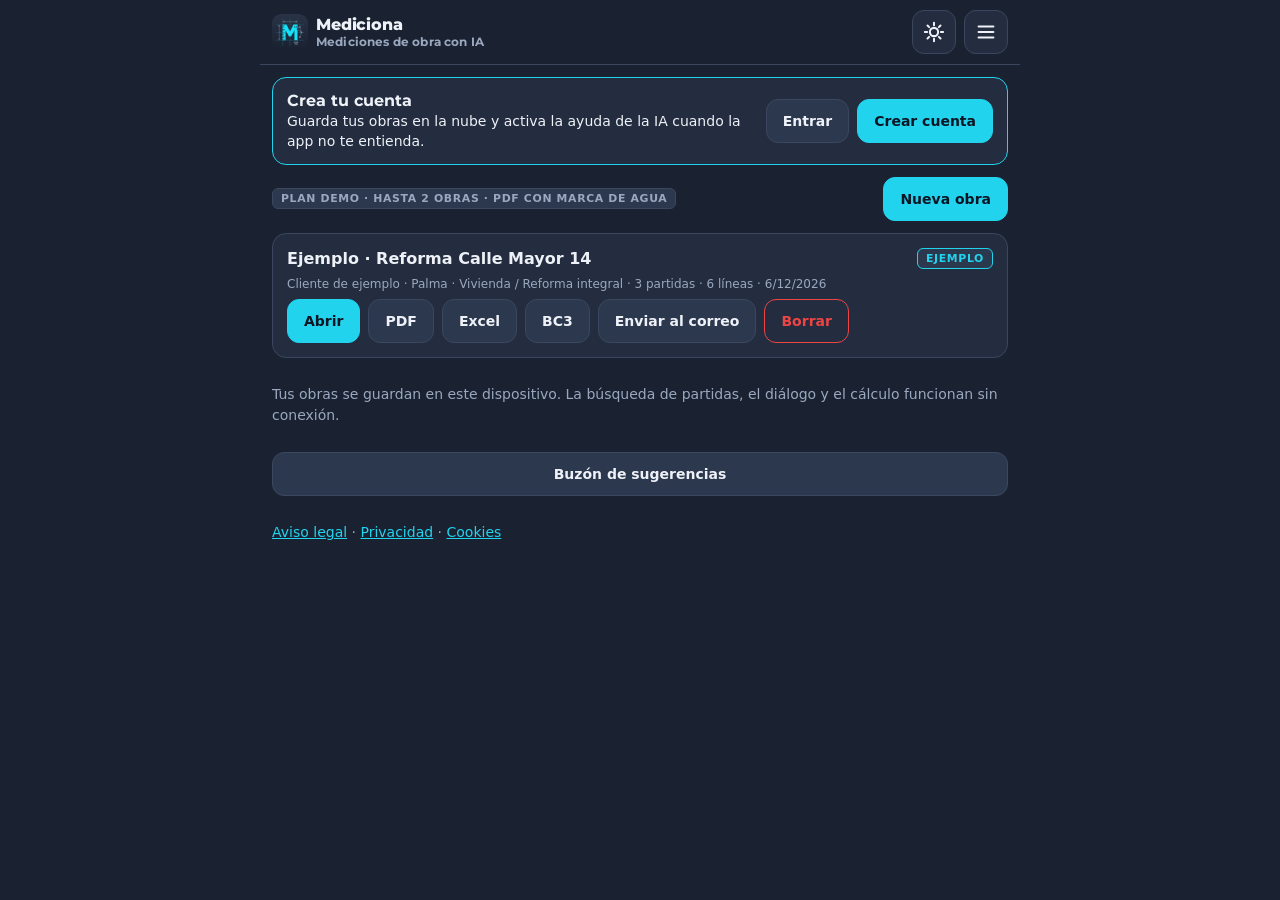
==== index.html @ 6742b6af "Enviar los archivos de la medición al correo del usuario - Botón 'Enviar al correo' en cada obra, en" ====
<!doctype html>
<html lang="es">
<head>
<meta charset="utf-8">
<meta name="viewport" content="width=device-width,initial-scale=1,viewport-fit=cover">
<link rel="manifest" href="manifest.webmanifest">
<link rel="icon" href="icon-192.png" type="image/png">
<link rel="apple-touch-icon" href="apple-touch-icon.png">
<meta name="apple-mobile-web-app-capable" content="yes">
<meta name="mobile-web-app-capable" content="yes">
<meta name="apple-mobile-web-app-title" content="Mediciona">
<meta name="apple-mobile-web-app-status-bar-style" content="black-translucent">
<title>Mediciona</title>
<meta name="claude:viewport-fit-sides" content="cover">
<meta name="theme-color" content="#1A2231">
<meta name="description" content="Mediciona: mediciones de obra con IA">
<style>
@font-face{font-family:'Montserrat';font-style:normal;font-weight:700;font-display:swap;src:url([data-uri]) format('woff2');}
@font-face{font-family:'Montserrat';font-style:normal;font-weight:800;font-display:swap;src:url([data-uri]) format('woff2');}
/* Layout: app de una pantalla — barra superior, monitor de partida en el centro, panel de diálogo anclado al pulgar.
   Modo Obra (oscuro, por defecto) y Modo Luz Solar (blanco/negro de máximo contraste). */
:root {
  /* Identidad Mediciona: Dark Slate · Electric Cyan · Construction Teal · Light Steel Blue */
  --bg: #1A2231;          /* Dark Slate (fondo) */
  --card: #232D3F;        /* Dark Slate (tarjetas) */
  --card-2: #2C384D;
  --line: #3A475E;
  --fg: #EEF1F7;          /* Light Steel Blue */
  --muted: #9AA8BF;
  --accent: #22D3EE;      /* Electric Cyan */
  --accent-fg: #0B1524;
  --teal: #1A746C;        /* Construction Teal */
  --ok: #2DD4BF;          /* teal claro: medida anotada */
  --rec: #EF4444;         /* rojo coral: escucha y deducciones */
  --ded: #F87171;
  --chip: #263449;
  --chip-line: #3B4A63;
  --shadow: 0 8px 24px rgba(0, 0, 0, .35);
  --brand: "Montserrat", system-ui, -apple-system, "Segoe UI", Roboto, Arial, sans-serif;
  --font: system-ui, -apple-system, "Segoe UI", Roboto, "Helvetica Neue", Arial, sans-serif;
  --mono: ui-monospace, "SF Mono", "Cascadia Mono", "Roboto Mono", Menlo, Consolas, monospace;
  --fs-xs: .75rem; --fs-s: .875rem; --fs-m: 1rem; --fs-l: 1.25rem; --fs-xl: 2.6rem;
  color-scheme: dark;
}
:root[data-mode="sol"] {
  --bg: #FFFFFF; --card: #FFFFFF; --card-2: #EEF1F7; --line: #000000; --fg: #000000; --muted: #1F2937;
  --accent: #0E7490; --accent-fg: #FFFFFF; --teal: #1A746C; --ok: #1A746C; --rec: #B91C1C; --ded: #B91C1C;
  --chip: #FFFFFF; --chip-line: #000000; --shadow: none;
  color-scheme: light;
}
* { box-sizing: border-box; }
[hidden] { display: none !important; }
html, body { height: 100%; }
body { margin: 0; background: var(--bg); color: var(--fg); font-family: var(--font); font-size: var(--fs-m); -webkit-tap-highlight-color: transparent; }
button, input, select, textarea { font: inherit; color: inherit; }
button { cursor: pointer; }
:focus-visible { outline: 3px solid var(--accent); outline-offset: 2px; }
.num, table { font-variant-numeric: tabular-nums; }

#app { display: flex; flex-direction: column; height: 100%; max-width: 760px; margin: 0 auto; }

/* Barra superior */
.topbar { display: flex; align-items: center; gap: 8px; padding-block: 10px; padding-left: max(12px, env(safe-area-inset-left, 0px)); padding-right: max(12px, env(safe-area-inset-right, 0px)); border-bottom: 1px solid var(--line); background: var(--bg); }
.brandlogo { width: 36px; height: 36px; flex: none; border-radius: 9px; }
.topbar h1 { font-family: var(--brand); flex: 1; min-width: 0; margin: 0; font-size: var(--fs-m); font-weight: 700; white-space: nowrap; overflow: hidden; text-overflow: ellipsis; letter-spacing: .01em; }
.topbar h1 small { display: block; font-size: var(--fs-xs); color: var(--muted); font-weight: 500; }
.iconbtn { width: 44px; height: 44px; border-radius: 12px; border: 1px solid var(--line); background: var(--card); display: grid; place-items: center; flex: none; }
.iconbtn svg { width: 22px; height: 22px; }
.iconbtn[aria-pressed="true"] { background: var(--accent); color: var(--accent-fg); border-color: var(--accent); }

main#view { flex: 1; min-height: 0; overflow-y: auto; padding-block: 12px; padding-left: max(12px, env(safe-area-inset-left, 0px)); padding-right: max(12px, env(safe-area-inset-right, 0px)); display: flex; flex-direction: column; gap: 12px; }

/* Contexto activo */
.ctx { position: sticky; top: -12px; z-index: 2; background: var(--bg); padding-block: 4px; display: flex; align-items: center; gap: 8px; flex-wrap: wrap; }
.est { display: inline-flex; align-items: center; gap: 8px; padding: 8px 14px; border-radius: 999px; background: var(--accent); color: var(--accent-fg); font-weight: 800; letter-spacing: .06em; text-transform: uppercase; font-size: var(--fs-s); border: 0; }
.est svg { width: 16px; height: 16px; }
.est.none { background: var(--card); color: var(--muted); border: 1px solid var(--line); }
.tag { font-size: var(--fs-xs); color: var(--muted); border: 1px solid var(--line); border-radius: 999px; padding: 4px 10px; letter-spacing: .04em; text-transform: uppercase; }

/* Monitor de partida */
.monitor { background: var(--card); border: 1px solid var(--line); border-radius: 16px; padding: 14px; display: flex; flex-direction: column; gap: 10px; box-shadow: var(--shadow); }
.mon-head { display: flex; gap: 12px; align-items: flex-start; justify-content: space-between; }
.mon-head .left { min-width: 0; flex: 1; }
.code { font-family: var(--mono); font-size: var(--fs-xs); color: var(--muted); letter-spacing: .04em; }
.code b { color: var(--accent); font-weight: 700; }
.resumen { font-size: var(--fs-l); font-weight: 700; line-height: 1.25; margin-top: 4px; text-wrap: balance; }
.total { text-align: right; flex: none; }
.total .big { font-size: var(--fs-xl); font-weight: 800; line-height: 1; letter-spacing: -.02em; color: var(--fg); }
.total .u { font-size: var(--fs-m); color: var(--accent); font-weight: 700; margin-left: 4px; }
.total .lbl { font-size: var(--fs-xs); color: var(--muted); letter-spacing: .08em; text-transform: uppercase; }
.total.flash-ok .big { color: var(--ok); transition: color .1s; }
.total.flash-ded .big { color: var(--ded); }
.empty { color: var(--muted); font-size: var(--fs-s); line-height: 1.5; }
.empty strong { color: var(--fg); }

.tablewrap { overflow-x: auto; margin: 0 -4px; }
table.lines { width: 100%; border-collapse: collapse; font-size: var(--fs-s); }
table.lines th { font-size: .68rem; text-transform: uppercase; letter-spacing: .06em; color: var(--muted); font-weight: 600; text-align: right; padding: 6px 4px; border-bottom: 1px solid var(--line); white-space: nowrap; }
table.lines th:first-child, table.lines td.com { text-align: left; }
table.lines td { padding: 8px 4px; text-align: right; border-bottom: 1px solid var(--line); white-space: nowrap; }
table.lines td.com { white-space: normal; min-width: 120px; }
table.lines td.com .e { display: block; font-size: var(--fs-xs); color: var(--muted); text-transform: uppercase; letter-spacing: .04em; }
table.lines td.blk { color: var(--line); }
table.lines tr.neg td { color: var(--ded); }
table.lines tr.new td { animation: hl 1.2s ease-out; }
@keyframes hl { from { background: color-mix(in srgb, var(--ok) 30%, transparent); } to { background: transparent; } }
table.lines td.p { font-weight: 700; }
.rowbtns { display: flex; gap: 4px; justify-content: flex-end; }
.rowbtns button { width: 34px; height: 34px; border-radius: 8px; border: 1px solid var(--line); background: transparent; display: grid; place-items: center; }
.rowbtns svg { width: 16px; height: 16px; }

/* Panel de diálogo (zona del pulgar) */
#dock { border-top: 1px solid var(--line); background: var(--card); padding-block: 10px calc(10px + env(safe-area-inset-bottom, 0px)); padding-left: max(12px, env(safe-area-inset-left, 0px)); padding-right: max(12px, env(safe-area-inset-right, 0px)); display: flex; flex-direction: column; gap: 10px; }
.talk { display: flex; flex-direction: column; gap: 6px; max-height: 30vh; overflow-y: auto; }
.bub { max-width: 92%; padding: 9px 12px; border-radius: 14px; line-height: 1.35; font-size: var(--fs-s); }
.bub.app { background: var(--card-2); border: 1px solid var(--line); align-self: flex-start; border-bottom-left-radius: 4px; }
.bub.user { background: transparent; border: 1px dashed var(--muted); align-self: flex-end; border-bottom-right-radius: 4px; color: var(--muted); }
.bub.live { border-style: solid; border-color: var(--rec); color: var(--fg); }
.bub.old { opacity: .55; }
.chips { display: flex; flex-wrap: wrap; gap: 8px; }
.chips:empty { display: none; }
.chip { min-height: 48px; padding: 10px 16px; border-radius: 14px; border: 2px solid var(--chip-line); background: var(--chip); font-weight: 700; font-size: var(--fs-s); text-align: left; max-width: 100%; line-height: 1.2; }
.chip.primary { border-color: var(--accent); color: var(--accent); }
.chip.ghost { border-style: dashed; font-weight: 600; color: var(--muted); }
.chips.long .chip { flex: 1 1 100%; }
.controls { display: grid; grid-template-columns: 1fr auto 1fr; align-items: center; gap: 12px; }
.controls .l { justify-self: start; display: flex; gap: 8px; }
.controls .r { justify-self: end; display: flex; gap: 8px; }
.mic { width: 72px; height: 72px; border-radius: 50%; border: 0; background: var(--accent); color: var(--accent-fg); display: grid; place-items: center; position: relative; box-shadow: 0 6px 18px rgba(34, 211, 238, .35); }
.mic svg { width: 32px; height: 32px; }
.mic.listening { background: var(--rec); color: #fff; box-shadow: 0 0 0 0 rgba(239, 68, 68, .6); animation: pulse 1.4s infinite; }
.mic.speaking { background: var(--card-2); color: var(--accent); border: 2px solid var(--accent); }
.mic .wave { position: absolute; bottom: 12px; display: none; gap: 3px; }
.mic.listening .wave { display: flex; }
.mic.listening svg { transform: translateY(-6px); }
.wave i { width: 3px; height: 8px; background: currentColor; border-radius: 2px; animation: wv .9s ease-in-out infinite; }
.wave i:nth-child(2) { animation-delay: .15s; } .wave i:nth-child(3) { animation-delay: .3s; } .wave i:nth-child(4) { animation-delay: .45s; }
@keyframes wv { 0%, 100% { transform: scaleY(.5); } 50% { transform: scaleY(1.6); } }
@keyframes pulse { 0% { box-shadow: 0 0 0 0 rgba(239, 68, 68, .55); } 70% { box-shadow: 0 0 0 18px rgba(239, 68, 68, 0); } 100% { box-shadow: 0 0 0 0 rgba(239, 68, 68, 0); } }
.toggle { display: flex; align-items: center; gap: 8px; font-size: var(--fs-xs); color: var(--muted); font-weight: 600; text-transform: uppercase; letter-spacing: .05em; border: 1px solid var(--line); background: transparent; border-radius: 12px; padding: 8px 10px; min-height: 44px; }
.toggle[aria-pressed="true"] { color: var(--ok); border-color: var(--ok); }
.typebar { display: flex; gap: 8px; }
.typebar input { flex: 1; min-width: 0; min-height: 48px; border-radius: 12px; border: 1px solid var(--line); background: var(--bg); padding: 0 14px; }
.voicewarn { font-size: var(--fs-xs); color: var(--muted); text-align: center; }

/* Listas genéricas */
.sec-title { font-size: var(--fs-xs); text-transform: uppercase; letter-spacing: .1em; color: var(--muted); margin: 8px 0 0; font-weight: 700; }
.card { background: var(--card); border: 1px solid var(--line); border-radius: 14px; padding: 14px; display: flex; flex-direction: column; gap: 8px; }
.card h3 { margin: 0; font-size: var(--fs-m); }
.card .meta { font-size: var(--fs-xs); color: var(--muted); }
.row { display: flex; gap: 8px; flex-wrap: wrap; align-items: center; }
.btn { min-height: 44px; padding: 10px 16px; border-radius: 12px; border: 1px solid var(--line); background: var(--card-2); font-weight: 700; font-size: var(--fs-s); }
.btn.primary { background: var(--accent); color: var(--accent-fg); border-color: var(--accent); }
.btn.danger { color: var(--rec); border-color: var(--rec); background: transparent; }
.btn.small { min-height: 36px; padding: 6px 12px; }
.btn[disabled] { opacity: .45; cursor: not-allowed; }
.badge { display: inline-block; font-size: .68rem; font-weight: 800; letter-spacing: .06em; text-transform: uppercase; padding: 3px 8px; border-radius: 6px; background: var(--card-2); color: var(--muted); border: 1px solid var(--line); }
.badge.pro { color: var(--ok); border-color: var(--ok); }
.badge.ex { color: var(--accent); border-color: var(--accent); }
.plist { display: flex; flex-direction: column; }
.pitem { display: grid; grid-template-columns: auto 1fr auto; gap: 10px; align-items: center; padding: 10px 2px; border-bottom: 1px solid var(--line); text-align: left; background: none; border-left: 0; border-right: 0; border-top: 0; width: 100%; }
.pitem .c { font-family: var(--mono); font-size: var(--fs-xs); color: var(--accent); }
.pitem .r { font-size: var(--fs-s); min-width: 0; }
.pitem .r small { display: block; color: var(--muted); font-size: var(--fs-xs); }
.pitem .t { font-weight: 800; white-space: nowrap; }
.pitem.on { background: color-mix(in srgb, var(--accent) 12%, transparent); }
.chap { font-weight: 800; font-size: var(--fs-s); letter-spacing: .04em; padding: 12px 2px 4px; border-bottom: 2px solid var(--fg); display: flex; gap: 8px; }
.chap span:first-child { color: var(--accent); font-family: var(--mono); }
.field { display: flex; flex-direction: column; gap: 6px; }
.field label { font-size: var(--fs-xs); color: var(--muted); text-transform: uppercase; letter-spacing: .06em; font-weight: 700; }
.field input, .field select, .field textarea { min-height: 48px; border-radius: 12px; border: 1px solid var(--line); background: var(--bg); padding: 10px 12px; width: 100%; }
.grid2 { display: grid; grid-template-columns: repeat(auto-fit, minmax(110px, 1fr)); gap: 10px; }
.searchres { display: flex; flex-direction: column; gap: 0; }
.hint { font-size: var(--fs-s); color: var(--muted); line-height: 1.5; }
.hint code { font-family: var(--mono); color: var(--fg); }

/* Menú lateral, modal y toast */
.sheet-bg { position: fixed; inset: 0; background: rgba(2, 6, 23, .6); z-index: 40; display: flex; align-items: flex-end; justify-content: center; }
.sheet { background: var(--card); border: 1px solid var(--line); border-radius: 18px 18px 0 0; width: 100%; max-width: 760px; max-height: 88%; overflow-y: auto; padding-block: 16px calc(16px + env(safe-area-inset-bottom, 0px)); padding-left: max(16px, env(safe-area-inset-left, 0px)); padding-right: max(16px, env(safe-area-inset-right, 0px)); display: flex; flex-direction: column; gap: 12px; }
.sheet h2 { margin: 0; font-size: var(--fs-l); }
.menu-list { display: flex; flex-direction: column; gap: 6px; }
.menu-list button { display: flex; gap: 12px; align-items: center; min-height: 52px; padding: 0 14px; border-radius: 12px; border: 1px solid var(--line); background: var(--card-2); font-weight: 700; text-align: left; }
.menu-list svg { width: 20px; height: 20px; color: var(--accent); }
#toast { position: fixed; left: 50%; transform: translateX(-50%); bottom: calc(180px + env(safe-area-inset-bottom, 0px)); background: var(--fg); color: var(--bg); padding: 10px 16px; border-radius: 12px; font-weight: 700; font-size: var(--fs-s); z-index: 60; display: flex; gap: 12px; align-items: center; max-width: calc(100% - 32px); }
#toast button { background: none; border: 0; color: var(--accent); font-weight: 800; text-transform: uppercase; }
@media (prefers-reduced-motion: reduce) { *, *::before, *::after { animation: none !important; transition: none !important; } }
@media (max-width: 420px) { :root { --fs-xl: 2.1rem; --fs-l: 1.1rem; } .toggle span.t { display: none; } }

.startbar { display: flex; flex-direction: column; gap: 8px; align-items: stretch; text-align: center; }
.startbar p { margin: 0; font-size: var(--fs-xs); color: var(--muted); line-height: 1.4; }
.btn.big { min-height: 64px; font-size: var(--fs-l); display: flex; gap: 10px; align-items: center; justify-content: center; border-radius: 16px; }
.mic.tap { animation: tap 1.2s ease-in-out infinite; }
@keyframes tap { 0%, 100% { transform: scale(1); } 50% { transform: scale(1.08); } }
.vstate { font-size: var(--fs-xs); color: var(--muted); text-align: center; font-weight: 600; letter-spacing: .03em; min-height: 1em; }
.voicewarn { color: var(--accent); font-weight: 600; line-height: 1.4; }

table.lines td.pend, .pend { color: var(--accent); font-weight: 700; font-style: italic; }

.iconbtn.stop { color: var(--rec); border-color: var(--rec); }
button.resumen.linklike { background: none; border: 0; padding: 0; text-align: left; color: var(--fg); font-family: inherit; font-size: var(--fs-l); font-weight: 700; line-height: 1.25; cursor: pointer; }
.edit-hint { font-size: var(--fs-xs); font-weight: 700; color: var(--accent); text-transform: uppercase; letter-spacing: .06em; border: 1px solid var(--accent); border-radius: 6px; padding: 1px 6px; vertical-align: middle; white-space: nowrap; }

/* Instalación como app */
.installcard { display: flex; gap: 12px; align-items: center; background: var(--card); border: 1px solid var(--accent); border-radius: 14px; padding: 12px 14px; }
.installcard img { width: 44px; height: 44px; border-radius: 10px; flex: none; }
.installcard .tx { flex: 1; min-width: 0; font-size: var(--fs-s); line-height: 1.4; }
.installcard .tx b { display: block; font-family: var(--brand); font-size: var(--fs-m); }
.ios-guide { position: fixed; left: 0; right: 0; bottom: 0; z-index: 70; background: var(--card); border-top: 2px solid var(--accent); padding-block: 16px calc(18px + env(safe-area-inset-bottom, 0px)); padding-left: max(16px, env(safe-area-inset-left, 0px)); padding-right: max(16px, env(safe-area-inset-right, 0px)); display: flex; flex-direction: column; gap: 10px; box-shadow: 0 -10px 30px rgba(0,0,0,.4); }
.ios-guide ol { margin: 0; padding-left: 20px; display: flex; flex-direction: column; gap: 6px; line-height: 1.45; }
.ios-guide .share { display: inline-grid; place-items: center; width: 26px; height: 26px; border: 1px solid var(--accent); border-radius: 6px; vertical-align: middle; color: var(--accent); }
.ios-guide .arrow { align-self: center; color: var(--accent); animation: bob 1.2s ease-in-out infinite; }
@keyframes bob { 0%,100% { transform: translateY(0); } 50% { transform: translateY(6px); } }
.brandtitle { font-family: var(--brand); font-weight: 800; letter-spacing: -.01em; }
.legal-links a { color: var(--muted); }
.field textarea { min-height: 110px; border-radius: 12px; border: 1px solid var(--line); background: var(--bg); padding: 10px 12px; width: 100%; resize: vertical; font: inherit; color: inherit; }

/* Cuenta, sincronización y administración */
.installcard.acct { flex-wrap: wrap; }
.syncline { display: flex; align-items: center; gap: 8px; flex-wrap: wrap; font-size: var(--fs-s); color: var(--muted); }
.syncline .dot { width: 9px; height: 9px; border-radius: 50%; background: var(--ok); flex: none; }
.syncline .dot.off { background: var(--accent); }
.linkbtn { background: none; border: 0; padding: 0; color: var(--accent); font: inherit; font-weight: 700; text-decoration: underline; cursor: pointer; }
.kpis { display: grid; grid-template-columns: repeat(auto-fit, minmax(130px, 1fr)); gap: 10px; }
.kpi { background: var(--card); border: 1px solid var(--line); border-radius: 12px; padding: 12px; display: flex; flex-direction: column; gap: 2px; }
.kpi b { font-size: 1.6rem; font-family: var(--brand); font-variant-numeric: tabular-nums; }
.kpi span { font-size: var(--fs-xs); color: var(--muted); text-transform: uppercase; letter-spacing: .05em; }
table.admin td { white-space: normal; font-size: var(--fs-xs); }
details summary { cursor: pointer; }
.mailnote { background: var(--card-2); border: 1px solid var(--line); border-radius: 10px; padding: 10px 12px; margin: 0; }
.mailnote { border-color: var(--accent); font-size: var(--fs-s); line-height: 1.45; }
ol.steps { margin: 0; padding-left: 20px; display: flex; flex-direction: column; gap: 8px; line-height: 1.45; }
.checkline { display: grid; grid-template-columns: auto 1fr; gap: 10px; align-items: start; font-size: var(--fs-s); color: var(--muted); line-height: 1.45; }
.checkline input { width: 22px; height: 22px; margin: 0; accent-color: var(--accent); }
.sheet a, .hint a { color: var(--accent); }
</style>
</head>
<body>
<div id="app">
  <header class="topbar">
    <button class="iconbtn" id="btnBack" aria-label="Volver a obras" hidden><svg viewBox="0 0 24 24" fill="none" stroke="currentColor" stroke-width="2.4" stroke-linecap="round" stroke-linejoin="round"><path d="M15 18l-6-6 6-6"/></svg></button>
    <img class="brandlogo" src="icon-192.png" alt="" id="brandlogo">
    <h1 id="title">Mediciona</h1>
    <button class="iconbtn" id="btnSol" aria-label="Modo luz solar" aria-pressed="false"><svg viewBox="0 0 24 24" fill="none" stroke="currentColor" stroke-width="2.2" stroke-linecap="round"><circle cx="12" cy="12" r="4.5"/><path d="M12 2v2.5M12 19.5V22M2 12h2.5M19.5 12H22M4.9 4.9l1.8 1.8M17.3 17.3l1.8 1.8M4.9 19.1l1.8-1.8M17.3 6.7l1.8-1.8"/></svg></button>
    <button class="iconbtn" id="btnMenu" aria-label="Menú"><svg viewBox="0 0 24 24" fill="none" stroke="currentColor" stroke-width="2.4" stroke-linecap="round"><path d="M4 6h16M4 12h16M4 18h16"/></svg></button>
  </header>
  <main id="view" aria-live="polite"></main>
  <section id="dock" hidden>
    <div class="startbar" id="startbar"><button class="btn primary big" id="btnStart"><svg viewBox="0 0 24 24" width="26" height="26" fill="none" stroke="currentColor" stroke-width="2.2" stroke-linecap="round"><rect x="9" y="3" width="6" height="11" rx="3"/><path d="M5.5 11a6.5 6.5 0 0013 0M12 17.5V21"/></svg><span id="btnStartTxt">Empezar medición guiada</span></button><p>La app te irá preguntando en voz alta y escuchando tus respuestas. Al tocar, el navegador te pedirá permiso para el micrófono.</p></div>
    <div class="talk" id="talk"></div>
    <div class="chips" id="chips"></div>
    <form class="typebar" id="typebar" hidden>
      <input id="typein" type="text" autocomplete="off" placeholder="Escribe lo que dirías: «picado de azulejos», «3,40 por 2,50»…" aria-label="Escribir orden">
      <button class="btn primary" type="submit">Enviar</button>
    </form>
    <div class="controls">
      <div class="l"><button class="iconbtn stop" data-a="stop" aria-label="Parar"><svg viewBox="0 0 24 24" fill="currentColor"><rect x="6" y="6" width="12" height="12" rx="2"/></svg></button><button class="iconbtn" id="btnKeyboard" aria-label="Escribir en lugar de hablar" aria-pressed="false"><svg viewBox="0 0 24 24" fill="none" stroke="currentColor" stroke-width="2" stroke-linecap="round"><rect x="2.5" y="6" width="19" height="12" rx="2"/><path d="M6 10h.01M9.5 10h.01M13 10h.01M16.5 10h.01M7 14h10"/></svg></button></div>
      <button class="mic" id="btnMic" aria-label="Hablar"><svg viewBox="0 0 24 24" fill="none" stroke="currentColor" stroke-width="2.2" stroke-linecap="round"><rect x="9" y="3" width="6" height="11" rx="3"/><path d="M5.5 11a6.5 6.5 0 0013 0M12 17.5V21"/></svg><span class="wave"><i></i><i></i><i></i><i></i></span></button>
      <div class="r"><button class="toggle" id="btnHands" aria-pressed="true"><svg width="18" height="18" viewBox="0 0 24 24" fill="none" stroke="currentColor" stroke-width="2" stroke-linecap="round"><path d="M3 12a9 9 0 0118 0M7 12a5 5 0 0110 0"/><circle cx="12" cy="12" r="1.5"/></svg><span class="t">Manos libres</span></button></div>
    </div>
    <div class="vstate" id="vstate" aria-live="polite"></div>
    <div class="voicewarn" id="voicewarn" hidden></div>
  </section>
</div>
<div id="sheet" hidden></div>
<div id="toast" hidden></div>
<script>/** @license
 *
 * jsPDF - PDF Document creation from JavaScript
 * Version 2.5.2 Built on 2024-09-17T13:29:57.856Z
 *                      CommitID 00000000
 *
 * Copyright (c) 2010-2021 James Hall <james@parall.ax>, https://github.com/MrRio/jsPDF
 *               2015-2021 yWorks GmbH, http://www.yworks.com
 *               2015-2021 Lukas Holländer <lukas.hollaender@yworks.com>, https://github.com/HackbrettXXX
 *               2016-2018 Aras Abbasi <aras.abbasi@gmail.com>
 *               2010 Aaron Spike, https://github.com/acspike
 *               2012 Willow Systems Corporation, https://github.com/willowsystems
 *               2012 Pablo Hess, https://github.com/pablohess
 *               2012 Florian Jenett, https://github.com/fjenett
 *               2013 Warren Weckesser, https://github.com/warrenweckesser
 *               2013 Youssef Beddad, https://github.com/lifof
 *               2013 Lee Driscoll, https://github.com/lsdriscoll
 *               2013 Stefan Slonevskiy, https://github.com/stefslon
 *               2013 Jeremy Morel, https://github.com/jmorel
 *               2013 Christoph Hartmann, https://github.com/chris-rock
 *               2014 Juan Pablo Gaviria, https://github.com/juanpgaviria
 *               2014 James Makes, https://github.com/dollaruw
 *               2014 Diego Casorran, https://github.com/diegocr
 *               2014 Steven Spungin, https://github.com/Flamenco
 *               2014 Kenneth Glassey, https://github.com/Gavvers
 *
 * Permission is hereby granted, free of charge, to any person obtaining
 * a copy of this software and associated documentation files (the
 * "Software"), to deal in the Software without restriction, including
 * without limitation the rights to use, copy, modify, merge, publish,
 * distribute, sublicense, and/or sell copies of the Software, and to
 * permit persons to whom the Software is furnished to do so, subject to
 * the following conditions:
 *
 * The above copyright notice and this permission notice shall be
 * included in all copies or substantial portions of the Software.
 *
 * THE SOFTWARE IS PROVIDED "AS IS", WITHOUT WARRANTY OF ANY KIND,
 * EXPRESS OR IMPLIED, INCLUDING BUT NOT LIMITED TO THE WARRANTIES OF
 * MERCHANTABILITY, FITNESS FOR A PARTICULAR PURPOSE AND
 * NONINFRINGEMENT. IN NO EVENT SHALL THE AUTHORS OR COPYRIGHT HOLDERS BE
 * LIABLE FOR ANY CLAIM, DAMAGES OR OTHER LIABILITY, WHETHER IN AN ACTION
 * OF CONTRACT, TORT OR OTHERWISE, ARISING FROM, OUT OF OR IN CONNECTION
 * WITH THE SOFTWARE OR THE USE OR OTHER DEALINGS IN THE SOFTWARE.
 *
 * Contributor(s):
 *    siefkenj, ahwolf, rickygu, Midnith, saintclair, eaparango,
 *    kim3er, mfo, alnorth, Flamenco
 */

!function(t,e){"object"==typeof exports&&"undefined"!=typeof module?e(exports):"function"==typeof define&&define.amd?define(["exports"],e):e((t=t||self).jspdf={})}(this,(function(t){"use strict";function e(t){return(e="function"==typeof Symbol&&"symbol"==typeof Symbol.iterator?function(t){return typeof t}:function(t){return t&&"function"==typeof Symbol&&t.constructor===Symbol&&t!==Symbol.prototype?"symbol":typeof t})(t)}var r=function(){return"undefined"!=typeof window?window:"undefined"!=typeof global?global:"undefined"!=typeof self?self:this}();function n(){r.console&&"function"==typeof r.console.log&&r.console.log.apply(r.console,arguments)}var i={log:n,warn:function(t){r.console&&("function"==typeof r.console.warn?r.console.warn.apply(r.console,arguments):n.call(null,arguments))},error:function(t){r.console&&("function"==typeof r.console.error?r.console.error.apply(r.console,arguments):n(t))}};function a(t,e,r){var n=new XMLHttpRequest;n.open("GET",t),n.responseType="blob",n.onload=function(){l(n.response,e,r)},n.onerror=function(){i.error("could not download file")},n.send()}function o(t){var e=new XMLHttpRequest;e.open("HEAD",t,!1);try{e.send()}catch(t){}return e.status>=200&&e.status<=299}function s(t){try{t.dispatchEvent(new MouseEvent("click"))}catch(r){var e=document.createEvent("MouseEvents");e.initMouseEvent("click",!0,!0,window,0,0,0,80,20,!1,!1,!1,!1,0,null),t.dispatchEvent(e)}}var c,u,l=r.saveAs||("object"!==("undefined"==typeof window?"undefined":e(window))||window!==r?function(){}:"undefined"!=typeof HTMLAnchorElement&&"download"in HTMLAnchorElement.prototype?function(t,e,n){var i=r.URL||r.webkitURL,c=document.createElement("a");e=e||t.name||"download",c.download=e,c.rel="noopener","string"==typeof t?(c.href=t,c.origin!==location.origin?o(c.href)?a(t,e,n):s(c,c.target="_blank"):s(c)):(c.href=i.createObjectURL(t),setTimeout((function(){i.revokeObjectURL(c.href)}),4e4),setTimeout((function(){s(c)}),0))}:"msSaveOrOpenBlob"in navigator?function(t,r,n){if(r=r||t.name||"download","string"==typeof t)if(o(t))a(t,r,n);else{var c=document.createElement("a");c.href=t,c.target="_blank",setTimeout((function(){s(c)}))}else navigator.msSaveOrOpenBlob(function(t,r){return void 0===r?r={autoBom:!1}:"object"!==e(r)&&(i.warn("Deprecated: Expected third argument to be a object"),r={autoBom:!r}),r.autoBom&&/^\s*(?:text\/\S*|application\/xml|\S*\/\S*\+xml)\s*;.*charset\s*=\s*utf-8/i.test(t.type)?new Blob([String.fromCharCode(65279),t],{type:t.type}):t}(t,n),r)}:function(t,n,i,o){if((o=o||open("","_blank"))&&(o.document.title=o.document.body.innerText="downloading..."),"string"==typeof t)return a(t,n,i);var s="application/octet-stream"===t.type,c=/constructor/i.test(r.HTMLElement)||r.safari,u=/CriOS\/[\d]+/.test(navigator.userAgent);if((u||s&&c)&&"object"===("undefined"==typeof FileReader?"undefined":e(FileReader))){var l=new FileReader;l.onloadend=function(){var t=l.result;t=u?t:t.replace(/^data:[^;]*;/,"data:attachment/file;"),o?o.location.href=t:location=t,o=null},l.readAsDataURL(t)}else{var h=r.URL||r.webkitURL,f=h.createObjectURL(t);o?o.location=f:location.href=f,o=null,setTimeout((function(){h.revokeObjectURL(f)}),4e4)}});
/**
   * A class to parse color values
   * @author Stoyan Stefanov <sstoo@gmail.com>
   * {@link   http://www.phpied.com/rgb-color-parser-in-javascript/}
   * @license Use it if you like it
   */function h(t){var e;t=t||"",this.ok=!1,"#"==t.charAt(0)&&(t=t.substr(1,6));t={aliceblue:"f0f8ff",antiquewhite:"faebd7",aqua:"00ffff",aquamarine:"7fffd4",azure:"f0ffff",beige:"f5f5dc",bisque:"ffe4c4",black:"000000",blanchedalmond:"ffebcd",blue:"0000ff",blueviolet:"8a2be2",brown:"a52a2a",burlywood:"deb887",cadetblue:"5f9ea0",chartreuse:"7fff00",chocolate:"d2691e",coral:"ff7f50",cornflowerblue:"6495ed",cornsilk:"fff8dc",crimson:"dc143c",cyan:"00ffff",darkblue:"00008b",darkcyan:"008b8b",darkgoldenrod:"b8860b",darkgray:"a9a9a9",darkgreen:"006400",darkkhaki:"bdb76b",darkmagenta:"8b008b",darkolivegreen:"556b2f",darkorange:"ff8c00",darkorchid:"9932cc",darkred:"8b0000",darksalmon:"e9967a",darkseagreen:"8fbc8f",darkslateblue:"483d8b",darkslategray:"2f4f4f",darkturquoise:"00ced1",darkviolet:"9400d3",deeppink:"ff1493",deepskyblue:"00bfff",dimgray:"696969",dodgerblue:"1e90ff",feldspar:"d19275",firebrick:"b22222",floralwhite:"fffaf0",forestgreen:"228b22",fuchsia:"ff00ff",gainsboro:"dcdcdc",ghostwhite:"f8f8ff",gold:"ffd700",goldenrod:"daa520",gray:"808080",green:"008000",greenyellow:"adff2f",honeydew:"f0fff0",hotpink:"ff69b4",indianred:"cd5c5c",indigo:"4b0082",ivory:"fffff0",khaki:"f0e68c",lavender:"e6e6fa",lavenderblush:"fff0f5",lawngreen:"7cfc00",lemonchiffon:"fffacd",lightblue:"add8e6",lightcoral:"f08080",lightcyan:"e0ffff",lightgoldenrodyellow:"fafad2",lightgrey:"d3d3d3",lightgreen:"90ee90",lightpink:"ffb6c1",lightsalmon:"ffa07a",lightseagreen:"20b2aa",lightskyblue:"87cefa",lightslateblue:"8470ff",lightslategray:"778899",lightsteelblue:"b0c4de",lightyellow:"ffffe0",lime:"00ff00",limegreen:"32cd32",linen:"faf0e6",magenta:"ff00ff",maroon:"800000",mediumaquamarine:"66cdaa",mediumblue:"0000cd",mediumorchid:"ba55d3",mediumpurple:"9370d8",mediumseagreen:"3cb371",mediumslateblue:"7b68ee",mediumspringgreen:"00fa9a",mediumturquoise:"48d1cc",mediumvioletred:"c71585",midnightblue:"191970",mintcream:"f5fffa",mistyrose:"ffe4e1",moccasin:"ffe4b5",navajowhite:"ffdead",navy:"000080",oldlace:"fdf5e6",olive:"808000",olivedrab:"6b8e23",orange:"ffa500",orangered:"ff4500",orchid:"da70d6",palegoldenrod:"eee8aa",palegreen:"98fb98",paleturquoise:"afeeee",palevioletred:"d87093",papayawhip:"ffefd5",peachpuff:"ffdab9",peru:"cd853f",pink:"ffc0cb",plum:"dda0dd",powderblue:"b0e0e6",purple:"800080",red:"ff0000",rosybrown:"bc8f8f",royalblue:"4169e1",saddlebrown:"8b4513",salmon:"fa8072",sandybrown:"f4a460",seagreen:"2e8b57",seashell:"fff5ee",sienna:"a0522d",silver:"c0c0c0",skyblue:"87ceeb",slateblue:"6a5acd",slategray:"708090",snow:"fffafa",springgreen:"00ff7f",steelblue:"4682b4",tan:"d2b48c",teal:"008080",thistle:"d8bfd8",tomato:"ff6347",turquoise:"40e0d0",violet:"ee82ee",violetred:"d02090",wheat:"f5deb3",white:"ffffff",whitesmoke:"f5f5f5",yellow:"ffff00",yellowgreen:"9acd32"}[t=(t=t.replace(/ /g,"")).toLowerCase()]||t;for(var r=[{re:/^rgb\((\d{1,3}),\s*(\d{1,3}),\s*(\d{1,3})\)$/,example:["rgb(123, 234, 45)","rgb(255,234,245)"],process:function(t){return[parseInt(t[1]),parseInt(t[2]),parseInt(t[3])]}},{re:/^(\w{2})(\w{2})(\w{2})$/,example:["#00ff00","336699"],process:function(t){return[parseInt(t[1],16),parseInt(t[2],16),parseInt(t[3],16)]}},{re:/^(\w{1})(\w{1})(\w{1})$/,example:["#fb0","f0f"],process:function(t){return[parseInt(t[1]+t[1],16),parseInt(t[2]+t[2],16),parseInt(t[3]+t[3],16)]}}],n=0;n<r.length;n++){var i=r[n].re,a=r[n].process,o=i.exec(t);o&&(e=a(o),this.r=e[0],this.g=e[1],this.b=e[2],this.ok=!0)}this.r=this.r<0||isNaN(this.r)?0:this.r>255?255:this.r,this.g=this.g<0||isNaN(this.g)?0:this.g>255?255:this.g,this.b=this.b<0||isNaN(this.b)?0:this.b>255?255:this.b,this.toRGB=function(){return"rgb("+this.r+", "+this.g+", "+this.b+")"},this.toHex=function(){var t=this.r.toString(16),e=this.g.toString(16),r=this.b.toString(16);return 1==t.length&&(t="0"+t),1==e.length&&(e="0"+e),1==r.length&&(r="0"+r),"#"+t+e+r}}
/**
   * @license
   * Joseph Myers does not specify a particular license for his work.
   *
   * Author: Joseph Myers
   * Accessed from: http://www.myersdaily.org/joseph/javascript/md5.js
   *
   * Modified by: Owen Leong
   */
function f(t,e){var r=t[0],n=t[1],i=t[2],a=t[3];r=p(r,n,i,a,e[0],7,-680876936),a=p(a,r,n,i,e[1],12,-389564586),i=p(i,a,r,n,e[2],17,606105819),n=p(n,i,a,r,e[3],22,-1044525330),r=p(r,n,i,a,e[4],7,-176418897),a=p(a,r,n,i,e[5],12,1200080426),i=p(i,a,r,n,e[6],17,-1473231341),n=p(n,i,a,r,e[7],22,-45705983),r=p(r,n,i,a,e[8],7,1770035416),a=p(a,r,n,i,e[9],12,-1958414417),i=p(i,a,r,n,e[10],17,-42063),n=p(n,i,a,r,e[11],22,-1990404162),r=p(r,n,i,a,e[12],7,1804603682),a=p(a,r,n,i,e[13],12,-40341101),i=p(i,a,r,n,e[14],17,-1502002290),r=g(r,n=p(n,i,a,r,e[15],22,1236535329),i,a,e[1],5,-165796510),a=g(a,r,n,i,e[6],9,-1069501632),i=g(i,a,r,n,e[11],14,643717713),n=g(n,i,a,r,e[0],20,-373897302),r=g(r,n,i,a,e[5],5,-701558691),a=g(a,r,n,i,e[10],9,38016083),i=g(i,a,r,n,e[15],14,-660478335),n=g(n,i,a,r,e[4],20,-405537848),r=g(r,n,i,a,e[9],5,568446438),a=g(a,r,n,i,e[14],9,-1019803690),i=g(i,a,r,n,e[3],14,-187363961),n=g(n,i,a,r,e[8],20,1163531501),r=g(r,n,i,a,e[13],5,-1444681467),a=g(a,r,n,i,e[2],9,-51403784),i=g(i,a,r,n,e[7],14,1735328473),r=m(r,n=g(n,i,a,r,e[12],20,-1926607734),i,a,e[5],4,-378558),a=m(a,r,n,i,e[8],11,-2022574463),i=m(i,a,r,n,e[11],16,1839030562),n=m(n,i,a,r,e[14],23,-35309556),r=m(r,n,i,a,e[1],4,-1530992060),a=m(a,r,n,i,e[4],11,1272893353),i=m(i,a,r,n,e[7],16,-155497632),n=m(n,i,a,r,e[10],23,-1094730640),r=m(r,n,i,a,e[13],4,681279174),a=m(a,r,n,i,e[0],11,-358537222),i=m(i,a,r,n,e[3],16,-722521979),n=m(n,i,a,r,e[6],23,76029189),r=m(r,n,i,a,e[9],4,-640364487),a=m(a,r,n,i,e[12],11,-421815835),i=m(i,a,r,n,e[15],16,530742520),r=v(r,n=m(n,i,a,r,e[2],23,-995338651),i,a,e[0],6,-198630844),a=v(a,r,n,i,e[7],10,1126891415),i=v(i,a,r,n,e[14],15,-1416354905),n=v(n,i,a,r,e[5],21,-57434055),r=v(r,n,i,a,e[12],6,1700485571),a=v(a,r,n,i,e[3],10,-1894986606),i=v(i,a,r,n,e[10],15,-1051523),n=v(n,i,a,r,e[1],21,-2054922799),r=v(r,n,i,a,e[8],6,1873313359),a=v(a,r,n,i,e[15],10,-30611744),i=v(i,a,r,n,e[6],15,-1560198380),n=v(n,i,a,r,e[13],21,1309151649),r=v(r,n,i,a,e[4],6,-145523070),a=v(a,r,n,i,e[11],10,-1120210379),i=v(i,a,r,n,e[2],15,718787259),n=v(n,i,a,r,e[9],21,-343485551),t[0]=S(r,t[0]),t[1]=S(n,t[1]),t[2]=S(i,t[2]),t[3]=S(a,t[3])}function d(t,e,r,n,i,a){return e=S(S(e,t),S(n,a)),S(e<<i|e>>>32-i,r)}function p(t,e,r,n,i,a,o){return d(e&r|~e&n,t,e,i,a,o)}function g(t,e,r,n,i,a,o){return d(e&n|r&~n,t,e,i,a,o)}function m(t,e,r,n,i,a,o){return d(e^r^n,t,e,i,a,o)}function v(t,e,r,n,i,a,o){return d(r^(e|~n),t,e,i,a,o)}function b(t){var e,r=t.length,n=[1732584193,-271733879,-1732584194,271733878];for(e=64;e<=t.length;e+=64)f(n,y(t.substring(e-64,e)));t=t.substring(e-64);var i=[0,0,0,0,0,0,0,0,0,0,0,0,0,0,0,0];for(e=0;e<t.length;e++)i[e>>2]|=t.charCodeAt(e)<<(e%4<<3);if(i[e>>2]|=128<<(e%4<<3),e>55)for(f(n,i),e=0;e<16;e++)i[e]=0;return i[14]=8*r,f(n,i),n}function y(t){var e,r=[];for(e=0;e<64;e+=4)r[e>>2]=t.charCodeAt(e)+(t.charCodeAt(e+1)<<8)+(t.charCodeAt(e+2)<<16)+(t.charCodeAt(e+3)<<24);return r}c=r.atob.bind(r),u=r.btoa.bind(r);var w="0123456789abcdef".split("");function N(t){for(var e="",r=0;r<4;r++)e+=w[t>>8*r+4&15]+w[t>>8*r&15];return e}function L(t){return String.fromCharCode((255&t)>>0,(65280&t)>>8,(16711680&t)>>16,(4278190080&t)>>24)}function A(t){return function(t){return t.map(L).join("")}(b(t))}var x="5d41402abc4b2a76b9719d911017c592"!=function(t){for(var e=0;e<t.length;e++)t[e]=N(t[e]);return t.join("")}(b("hello"));function S(t,e){if(x){var r=(65535&t)+(65535&e);return(t>>16)+(e>>16)+(r>>16)<<16|65535&r}return t+e&4294967295}
/**
   * @license
   * FPDF is released under a permissive license: there is no usage restriction.
   * You may embed it freely in your application (commercial or not), with or
   * without modifications.
   *
   * Reference: http://www.fpdf.org/en/script/script37.php
   */function _(t,e){var r,n,i,a;if(t!==r){for(var o=(i=t,a=1+(256/t.length>>0),new Array(a+1).join(i)),s=[],c=0;c<256;c++)s[c]=c;var u=0;for(c=0;c<256;c++){var l=s[c];u=(u+l+o.charCodeAt(c))%256,s[c]=s[u],s[u]=l}r=t,n=s}else s=n;var h=e.length,f=0,d=0,p="";for(c=0;c<h;c++)d=(d+(l=s[f=(f+1)%256]))%256,s[f]=s[d],s[d]=l,o=s[(s[f]+s[d])%256],p+=String.fromCharCode(e.charCodeAt(c)^o);return p}
/**
   * @license
   * Licensed under the MIT License.
   * http://opensource.org/licenses/mit-license
   * Author: Owen Leong (@owenl131)
   * Date: 15 Oct 2020
   * References:
   * https://www.cs.cmu.edu/~dst/Adobe/Gallery/anon21jul01-pdf-encryption.txt
   * https://github.com/foliojs/pdfkit/blob/master/lib/security.js
   * http://www.fpdf.org/en/script/script37.php
   */var P={print:4,modify:8,copy:16,"annot-forms":32};function k(t,e,r,n){this.v=1,this.r=2;var i=192;t.forEach((function(t){if(void 0!==P.perm)throw new Error("Invalid permission: "+t);i+=P[t]})),this.padding="(¿N^NuAd\0NVÿú\b..\0¶Ðh>/\f©þdSiz";var a=(e+this.padding).substr(0,32),o=(r+this.padding).substr(0,32);this.O=this.processOwnerPassword(a,o),this.P=-(1+(255^i)),this.encryptionKey=A(a+this.O+this.lsbFirstWord(this.P)+this.hexToBytes(n)).substr(0,5),this.U=_(this.encryptionKey,this.padding)}function F(t){if(/[^\u0000-\u00ff]/.test(t))throw new Error("Invalid PDF Name Object: "+t+", Only accept ASCII characters.");for(var e="",r=t.length,n=0;n<r;n++){var i=t.charCodeAt(n);if(i<33||35===i||37===i||40===i||41===i||47===i||60===i||62===i||91===i||93===i||123===i||125===i||i>126)e+="#"+("0"+i.toString(16)).slice(-2);else e+=t[n]}return e}function I(t){if("object"!==e(t))throw new Error("Invalid Context passed to initialize PubSub (jsPDF-module)");var n={};this.subscribe=function(t,e,r){if(r=r||!1,"string"!=typeof t||"function"!=typeof e||"boolean"!=typeof r)throw new Error("Invalid arguments passed to PubSub.subscribe (jsPDF-module)");n.hasOwnProperty(t)||(n[t]={});var i=Math.random().toString(35);return n[t][i]=[e,!!r],i},this.unsubscribe=function(t){for(var e in n)if(n[e][t])return delete n[e][t],0===Object.keys(n[e]).length&&delete n[e],!0;return!1},this.publish=function(e){if(n.hasOwnProperty(e)){var a=Array.prototype.slice.call(arguments,1),o=[];for(var s in n[e]){var c=n[e][s];try{c[0].apply(t,a)}catch(t){r.console&&i.error("jsPDF PubSub Error",t.message,t)}c[1]&&o.push(s)}o.length&&o.forEach(this.unsubscribe)}},this.getTopics=function(){return n}}function C(t){if(!(this instanceof C))return new C(t);var e="opacity,stroke-opacity".split(",");for(var r in t)t.hasOwnProperty(r)&&e.indexOf(r)>=0&&(this[r]=t[r]);this.id="",this.objectNumber=-1}function j(t,e){this.gState=t,this.matrix=e,this.id="",this.objectNumber=-1}function O(t,e,r,n,i){if(!(this instanceof O))return new O(t,e,r,n,i);this.type="axial"===t?2:3,this.coords=e,this.colors=r,j.call(this,n,i)}function B(t,e,r,n,i){if(!(this instanceof B))return new B(t,e,r,n,i);this.boundingBox=t,this.xStep=e,this.yStep=r,this.stream="",this.cloneIndex=0,j.call(this,n,i)}function M(t){var n,a="string"==typeof arguments[0]?arguments[0]:"p",o=arguments[1],s=arguments[2],c=arguments[3],f=[],d=1,p=16,g="S",m=null;"object"===e(t=t||{})&&(a=t.orientation,o=t.unit||o,s=t.format||s,c=t.compress||t.compressPdf||c,null!==(m=t.encryption||null)&&(m.userPassword=m.userPassword||"",m.ownerPassword=m.ownerPassword||"",m.userPermissions=m.userPermissions||[]),d="number"==typeof t.userUnit?Math.abs(t.userUnit):1,void 0!==t.precision&&(n=t.precision),void 0!==t.floatPrecision&&(p=t.floatPrecision),g=t.defaultPathOperation||"S"),f=t.filters||(!0===c?["FlateEncode"]:f),o=o||"mm",a=(""+(a||"P")).toLowerCase();var v=t.putOnlyUsedFonts||!1,b={},y={internal:{},__private__:{}};y.__private__.PubSub=I;var w="1.3",N=y.__private__.getPdfVersion=function(){return w};y.__private__.setPdfVersion=function(t){w=t};var L={a0:[2383.94,3370.39],a1:[1683.78,2383.94],a2:[1190.55,1683.78],a3:[841.89,1190.55],a4:[595.28,841.89],a5:[419.53,595.28],a6:[297.64,419.53],a7:[209.76,297.64],a8:[147.4,209.76],a9:[104.88,147.4],a10:[73.7,104.88],b0:[2834.65,4008.19],b1:[2004.09,2834.65],b2:[1417.32,2004.09],b3:[1000.63,1417.32],b4:[708.66,1000.63],b5:[498.9,708.66],b6:[354.33,498.9],b7:[249.45,354.33],b8:[175.75,249.45],b9:[124.72,175.75],b10:[87.87,124.72],c0:[2599.37,3676.54],c1:[1836.85,2599.37],c2:[1298.27,1836.85],c3:[918.43,1298.27],c4:[649.13,918.43],c5:[459.21,649.13],c6:[323.15,459.21],c7:[229.61,323.15],c8:[161.57,229.61],c9:[113.39,161.57],c10:[79.37,113.39],dl:[311.81,623.62],letter:[612,792],"government-letter":[576,756],legal:[612,1008],"junior-legal":[576,360],ledger:[1224,792],tabloid:[792,1224],"credit-card":[153,243]};y.__private__.getPageFormats=function(){return L};var A=y.__private__.getPageFormat=function(t){return L[t]};s=s||"a4";var x={COMPAT:"compat",ADVANCED:"advanced"},S=x.COMPAT;function _(){this.saveGraphicsState(),ht(new Vt(_t,0,0,-_t,0,Rr()*_t).toString()+" cm"),this.setFontSize(this.getFontSize()/_t),g="n",S=x.ADVANCED}function P(){this.restoreGraphicsState(),g="S",S=x.COMPAT}var j=y.__private__.combineFontStyleAndFontWeight=function(t,e){if("bold"==t&&"normal"==e||"bold"==t&&400==e||"normal"==t&&"italic"==e||"bold"==t&&"italic"==e)throw new Error("Invalid Combination of fontweight and fontstyle");return e&&(t=400==e||"normal"===e?"italic"===t?"italic":"normal":700!=e&&"bold"!==e||"normal"!==t?(700==e?"bold":e)+""+t:"bold"),t};y.advancedAPI=function(t){var e=S===x.COMPAT;return e&&_.call(this),"function"!=typeof t||(t(this),e&&P.call(this)),this},y.compatAPI=function(t){var e=S===x.ADVANCED;return e&&P.call(this),"function"!=typeof t||(t(this),e&&_.call(this)),this},y.isAdvancedAPI=function(){return S===x.ADVANCED};var E,q=function(t){if(S!==x.ADVANCED)throw new Error(t+" is only available in 'advanced' API mode. You need to call advancedAPI() first.")},D=y.roundToPrecision=y.__private__.roundToPrecision=function(t,e){var r=n||e;if(isNaN(t)||isNaN(r))throw new Error("Invalid argument passed to jsPDF.roundToPrecision");return t.toFixed(r).replace(/0+$/,"")};E=y.hpf=y.__private__.hpf="number"==typeof p?function(t){if(isNaN(t))throw new Error("Invalid argument passed to jsPDF.hpf");return D(t,p)}:"smart"===p?function(t){if(isNaN(t))throw new Error("Invalid argument passed to jsPDF.hpf");return D(t,t>-1&&t<1?16:5)}:function(t){if(isNaN(t))throw new Error("Invalid argument passed to jsPDF.hpf");return D(t,16)};var R=y.f2=y.__private__.f2=function(t){if(isNaN(t))throw new Error("Invalid argument passed to jsPDF.f2");return D(t,2)},T=y.__private__.f3=function(t){if(isNaN(t))throw new Error("Invalid argument passed to jsPDF.f3");return D(t,3)},U=y.scale=y.__private__.scale=function(t){if(isNaN(t))throw new Error("Invalid argument passed to jsPDF.scale");return S===x.COMPAT?t*_t:S===x.ADVANCED?t:void 0},z=function(t){return S===x.COMPAT?Rr()-t:S===x.ADVANCED?t:void 0},H=function(t){return U(z(t))};y.__private__.setPrecision=y.setPrecision=function(t){"number"==typeof parseInt(t,10)&&(n=parseInt(t,10))};var W,V="00000000000000000000000000000000",G=y.__private__.getFileId=function(){return V},Y=y.__private__.setFileId=function(t){return V=void 0!==t&&/^[a-fA-F0-9]{32}$/.test(t)?t.toUpperCase():V.split("").map((function(){return"ABCDEF0123456789".charAt(Math.floor(16*Math.random()))})).join(""),null!==m&&(Ye=new k(m.userPermissions,m.userPassword,m.ownerPassword,V)),V};y.setFileId=function(t){return Y(t),this},y.getFileId=function(){return G()};var J=y.__private__.convertDateToPDFDate=function(t){var e=t.getTimezoneOffset(),r=e<0?"+":"-",n=Math.floor(Math.abs(e/60)),i=Math.abs(e%60),a=[r,Q(n),"'",Q(i),"'"].join("");return["D:",t.getFullYear(),Q(t.getMonth()+1),Q(t.getDate()),Q(t.getHours()),Q(t.getMinutes()),Q(t.getSeconds()),a].join("")},X=y.__private__.convertPDFDateToDate=function(t){var e=parseInt(t.substr(2,4),10),r=parseInt(t.substr(6,2),10)-1,n=parseInt(t.substr(8,2),10),i=parseInt(t.substr(10,2),10),a=parseInt(t.substr(12,2),10),o=parseInt(t.substr(14,2),10);return new Date(e,r,n,i,a,o,0)},K=y.__private__.setCreationDate=function(t){var e;if(void 0===t&&(t=new Date),t instanceof Date)e=J(t);else{if(!/^D:(20[0-2][0-9]|203[0-7]|19[7-9][0-9])(0[0-9]|1[0-2])([0-2][0-9]|3[0-1])(0[0-9]|1[0-9]|2[0-3])(0[0-9]|[1-5][0-9])(0[0-9]|[1-5][0-9])(\+0[0-9]|\+1[0-4]|-0[0-9]|-1[0-1])'(0[0-9]|[1-5][0-9])'?$/.test(t))throw new Error("Invalid argument passed to jsPDF.setCreationDate");e=t}return W=e},Z=y.__private__.getCreationDate=function(t){var e=W;return"jsDate"===t&&(e=X(W)),e};y.setCreationDate=function(t){return K(t),this},y.getCreationDate=function(t){return Z(t)};var $,Q=y.__private__.padd2=function(t){return("0"+parseInt(t)).slice(-2)},tt=y.__private__.padd2Hex=function(t){return("00"+(t=t.toString())).substr(t.length)},et=0,rt=[],nt=[],it=0,at=[],ot=[],st=!1,ct=nt,ut=function(){et=0,it=0,nt=[],rt=[],at=[],Qt=Kt(),te=Kt()};y.__private__.setCustomOutputDestination=function(t){st=!0,ct=t};var lt=function(t){st||(ct=t)};y.__private__.resetCustomOutputDestination=function(){st=!1,ct=nt};var ht=y.__private__.out=function(t){return t=t.toString(),it+=t.length+1,ct.push(t),ct},ft=y.__private__.write=function(t){return ht(1===arguments.length?t.toString():Array.prototype.join.call(arguments," "))},dt=y.__private__.getArrayBuffer=function(t){for(var e=t.length,r=new ArrayBuffer(e),n=new Uint8Array(r);e--;)n[e]=t.charCodeAt(e);return r},pt=[["Helvetica","helvetica","normal","WinAnsiEncoding"],["Helvetica-Bold","helvetica","bold","WinAnsiEncoding"],["Helvetica-Oblique","helvetica","italic","WinAnsiEncoding"],["Helvetica-BoldOblique","helvetica","bolditalic","WinAnsiEncoding"],["Courier","courier","normal","WinAnsiEncoding"],["Courier-Bold","courier","bold","WinAnsiEncoding"],["Courier-Oblique","courier","italic","WinAnsiEncoding"],["Courier-BoldOblique","courier","bolditalic","WinAnsiEncoding"],["Times-Roman","times","normal","WinAnsiEncoding"],["Times-Bold","times","bold","WinAnsiEncoding"],["Times-Italic","times","italic","WinAnsiEncoding"],["Times-BoldItalic","times","bolditalic","WinAnsiEncoding"],["ZapfDingbats","zapfdingbats","normal",null],["Symbol","symbol","normal",null]];y.__private__.getStandardFonts=function(){return pt};var gt=t.fontSize||16;y.__private__.setFontSize=y.setFontSize=function(t){return gt=S===x.ADVANCED?t/_t:t,this};var mt,vt=y.__private__.getFontSize=y.getFontSize=function(){return S===x.COMPAT?gt:gt*_t},bt=t.R2L||!1;y.__private__.setR2L=y.setR2L=function(t){return bt=t,this},y.__private__.getR2L=y.getR2L=function(){return bt};var yt,wt=y.__private__.setZoomMode=function(t){var e=[void 0,null,"fullwidth","fullheight","fullpage","original"];if(/^(?:\d+\.\d*|\d*\.\d+|\d+)%$/.test(t))mt=t;else if(isNaN(t)){if(-1===e.indexOf(t))throw new Error('zoom must be Integer (e.g. 2), a percentage Value (e.g. 300%) or fullwidth, fullheight, fullpage, original. "'+t+'" is not recognized.');mt=t}else mt=parseInt(t,10)};y.__private__.getZoomMode=function(){return mt};var Nt,Lt=y.__private__.setPageMode=function(t){if(-1==[void 0,null,"UseNone","UseOutlines","UseThumbs","FullScreen"].indexOf(t))throw new Error('Page mode must be one of UseNone, UseOutlines, UseThumbs, or FullScreen. "'+t+'" is not recognized.');yt=t};y.__private__.getPageMode=function(){return yt};var At=y.__private__.setLayoutMode=function(t){if(-1==[void 0,null,"continuous","single","twoleft","tworight","two"].indexOf(t))throw new Error('Layout mode must be one of continuous, single, twoleft, tworight. "'+t+'" is not recognized.');Nt=t};y.__private__.getLayoutMode=function(){return Nt},y.__private__.setDisplayMode=y.setDisplayMode=function(t,e,r){return wt(t),At(e),Lt(r),this};var xt={title:"",subject:"",author:"",keywords:"",creator:""};y.__private__.getDocumentProperty=function(t){if(-1===Object.keys(xt).indexOf(t))throw new Error("Invalid argument passed to jsPDF.getDocumentProperty");return xt[t]},y.__private__.getDocumentProperties=function(){return xt},y.__private__.setDocumentProperties=y.setProperties=y.setDocumentProperties=function(t){for(var e in xt)xt.hasOwnProperty(e)&&t[e]&&(xt[e]=t[e]);return this},y.__private__.setDocumentProperty=function(t,e){if(-1===Object.keys(xt).indexOf(t))throw new Error("Invalid arguments passed to jsPDF.setDocumentProperty");return xt[t]=e};var St,_t,Pt,kt,Ft,It={},Ct={},jt=[],Ot={},Bt={},Mt={},Et={},qt=null,Dt=0,Rt=[],Tt=new I(y),Ut=t.hotfixes||[],zt={},Ht={},Wt=[],Vt=function t(e,r,n,i,a,o){if(!(this instanceof t))return new t(e,r,n,i,a,o);isNaN(e)&&(e=1),isNaN(r)&&(r=0),isNaN(n)&&(n=0),isNaN(i)&&(i=1),isNaN(a)&&(a=0),isNaN(o)&&(o=0),this._matrix=[e,r,n,i,a,o]};Object.defineProperty(Vt.prototype,"sx",{get:function(){return this._matrix[0]},set:function(t){this._matrix[0]=t}}),Object.defineProperty(Vt.prototype,"shy",{get:function(){return this._matrix[1]},set:function(t){this._matrix[1]=t}}),Object.defineProperty(Vt.prototype,"shx",{get:function(){return this._matrix[2]},set:function(t){this._matrix[2]=t}}),Object.defineProperty(Vt.prototype,"sy",{get:function(){return this._matrix[3]},set:function(t){this._matrix[3]=t}}),Object.defineProperty(Vt.prototype,"tx",{get:function(){return this._matrix[4]},set:function(t){this._matrix[4]=t}}),Object.defineProperty(Vt.prototype,"ty",{get:function(){return this._matrix[5]},set:function(t){this._matrix[5]=t}}),Object.defineProperty(Vt.prototype,"a",{get:function(){return this._matrix[0]},set:function(t){this._matrix[0]=t}}),Object.defineProperty(Vt.prototype,"b",{get:function(){return this._matrix[1]},set:function(t){this._matrix[1]=t}}),Object.defineProperty(Vt.prototype,"c",{get:function(){return this._matrix[2]},set:function(t){this._matrix[2]=t}}),Object.defineProperty(Vt.prototype,"d",{get:function(){return this._matrix[3]},set:function(t){this._matrix[3]=t}}),Object.defineProperty(Vt.prototype,"e",{get:function(){return this._matrix[4]},set:function(t){this._matrix[4]=t}}),Object.defineProperty(Vt.prototype,"f",{get:function(){return this._matrix[5]},set:function(t){this._matrix[5]=t}}),Object.defineProperty(Vt.prototype,"rotation",{get:function(){return Math.atan2(this.shx,this.sx)}}),Object.defineProperty(Vt.prototype,"scaleX",{get:function(){return this.decompose().scale.sx}}),Object.defineProperty(Vt.prototype,"scaleY",{get:function(){return this.decompose().scale.sy}}),Object.defineProperty(Vt.prototype,"isIdentity",{get:function(){return 1===this.sx&&(0===this.shy&&(0===this.shx&&(1===this.sy&&(0===this.tx&&0===this.ty))))}}),Vt.prototype.join=function(t){return[this.sx,this.shy,this.shx,this.sy,this.tx,this.ty].map(E).join(t)},Vt.prototype.multiply=function(t){var e=t.sx*this.sx+t.shy*this.shx,r=t.sx*this.shy+t.shy*this.sy,n=t.shx*this.sx+t.sy*this.shx,i=t.shx*this.shy+t.sy*this.sy,a=t.tx*this.sx+t.ty*this.shx+this.tx,o=t.tx*this.shy+t.ty*this.sy+this.ty;return new Vt(e,r,n,i,a,o)},Vt.prototype.decompose=function(){var t=this.sx,e=this.shy,r=this.shx,n=this.sy,i=this.tx,a=this.ty,o=Math.sqrt(t*t+e*e),s=(t/=o)*r+(e/=o)*n;r-=t*s,n-=e*s;var c=Math.sqrt(r*r+n*n);return s/=c,t*(n/=c)<e*(r/=c)&&(t=-t,e=-e,s=-s,o=-o),{scale:new Vt(o,0,0,c,0,0),translate:new Vt(1,0,0,1,i,a),rotate:new Vt(t,e,-e,t,0,0),skew:new Vt(1,0,s,1,0,0)}},Vt.prototype.toString=function(t){return this.join(" ")},Vt.prototype.inversed=function(){var t=this.sx,e=this.shy,r=this.shx,n=this.sy,i=this.tx,a=this.ty,o=1/(t*n-e*r),s=n*o,c=-e*o,u=-r*o,l=t*o;return new Vt(s,c,u,l,-s*i-u*a,-c*i-l*a)},Vt.prototype.applyToPoint=function(t){var e=t.x*this.sx+t.y*this.shx+this.tx,r=t.x*this.shy+t.y*this.sy+this.ty;return new Cr(e,r)},Vt.prototype.applyToRectangle=function(t){var e=this.applyToPoint(t),r=this.applyToPoint(new Cr(t.x+t.w,t.y+t.h));return new jr(e.x,e.y,r.x-e.x,r.y-e.y)},Vt.prototype.clone=function(){var t=this.sx,e=this.shy,r=this.shx,n=this.sy,i=this.tx,a=this.ty;return new Vt(t,e,r,n,i,a)},y.Matrix=Vt;var Gt=y.matrixMult=function(t,e){return e.multiply(t)},Yt=new Vt(1,0,0,1,0,0);y.unitMatrix=y.identityMatrix=Yt;var Jt=function(t,e){if(!Bt[t]){var r=(e instanceof O?"Sh":"P")+(Object.keys(Ot).length+1).toString(10);e.id=r,Bt[t]=r,Ot[r]=e,Tt.publish("addPattern",e)}};y.ShadingPattern=O,y.TilingPattern=B,y.addShadingPattern=function(t,e){return q("addShadingPattern()"),Jt(t,e),this},y.beginTilingPattern=function(t){q("beginTilingPattern()"),Br(t.boundingBox[0],t.boundingBox[1],t.boundingBox[2]-t.boundingBox[0],t.boundingBox[3]-t.boundingBox[1],t.matrix)},y.endTilingPattern=function(t,e){q("endTilingPattern()"),e.stream=ot[$].join("\n"),Jt(t,e),Tt.publish("endTilingPattern",e),Wt.pop().restore()};var Xt=y.__private__.newObject=function(){var t=Kt();return Zt(t,!0),t},Kt=y.__private__.newObjectDeferred=function(){return et++,rt[et]=function(){return it},et},Zt=function(t,e){return e="boolean"==typeof e&&e,rt[t]=it,e&&ht(t+" 0 obj"),t},$t=y.__private__.newAdditionalObject=function(){var t={objId:Kt(),content:""};return at.push(t),t},Qt=Kt(),te=Kt(),ee=y.__private__.decodeColorString=function(t){var e=t.split(" ");if(2!==e.length||"g"!==e[1]&&"G"!==e[1]){if(5===e.length&&("k"===e[4]||"K"===e[4])){e=[(1-e[0])*(1-e[3]),(1-e[1])*(1-e[3]),(1-e[2])*(1-e[3]),"r"]}}else{var r=parseFloat(e[0]);e=[r,r,r,"r"]}for(var n="#",i=0;i<3;i++)n+=("0"+Math.floor(255*parseFloat(e[i])).toString(16)).slice(-2);return n},re=y.__private__.encodeColorString=function(t){var r;"string"==typeof t&&(t={ch1:t});var n=t.ch1,i=t.ch2,a=t.ch3,o=t.ch4,s="draw"===t.pdfColorType?["G","RG","K"]:["g","rg","k"];if("string"==typeof n&&"#"!==n.charAt(0)){var c=new h(n);if(c.ok)n=c.toHex();else if(!/^\d*\.?\d*$/.test(n))throw new Error('Invalid color "'+n+'" passed to jsPDF.encodeColorString.')}if("string"==typeof n&&/^#[0-9A-Fa-f]{3}$/.test(n)&&(n="#"+n[1]+n[1]+n[2]+n[2]+n[3]+n[3]),"string"==typeof n&&/^#[0-9A-Fa-f]{6}$/.test(n)){var u=parseInt(n.substr(1),16);n=u>>16&255,i=u>>8&255,a=255&u}if(void 0===i||void 0===o&&n===i&&i===a)if("string"==typeof n)r=n+" "+s[0];else switch(t.precision){case 2:r=R(n/255)+" "+s[0];break;case 3:default:r=T(n/255)+" "+s[0]}else if(void 0===o||"object"===e(o)){if(o&&!isNaN(o.a)&&0===o.a)return r=["1.","1.","1.",s[1]].join(" ");if("string"==typeof n)r=[n,i,a,s[1]].join(" ");else switch(t.precision){case 2:r=[R(n/255),R(i/255),R(a/255),s[1]].join(" ");break;default:case 3:r=[T(n/255),T(i/255),T(a/255),s[1]].join(" ")}}else if("string"==typeof n)r=[n,i,a,o,s[2]].join(" ");else switch(t.precision){case 2:r=[R(n),R(i),R(a),R(o),s[2]].join(" ");break;case 3:default:r=[T(n),T(i),T(a),T(o),s[2]].join(" ")}return r},ne=y.__private__.getFilters=function(){return f},ie=y.__private__.putStream=function(t){var e=(t=t||{}).data||"",r=t.filters||ne(),n=t.alreadyAppliedFilters||[],i=t.addLength1||!1,a=e.length,o=t.objectId,s=function(t){return t};if(null!==m&&void 0===o)throw new Error("ObjectId must be passed to putStream for file encryption");null!==m&&(s=Ye.encryptor(o,0));var c={};!0===r&&(r=["FlateEncode"]);var u=t.additionalKeyValues||[],l=(c=void 0!==M.API.processDataByFilters?M.API.processDataByFilters(e,r):{data:e,reverseChain:[]}).reverseChain+(Array.isArray(n)?n.join(" "):n.toString());if(0!==c.data.length&&(u.push({key:"Length",value:c.data.length}),!0===i&&u.push({key:"Length1",value:a})),0!=l.length)if(l.split("/").length-1==1)u.push({key:"Filter",value:l});else{u.push({key:"Filter",value:"["+l+"]"});for(var h=0;h<u.length;h+=1)if("DecodeParms"===u[h].key){for(var f=[],d=0;d<c.reverseChain.split("/").length-1;d+=1)f.push("null");f.push(u[h].value),u[h].value="["+f.join(" ")+"]"}}ht("<<");for(var p=0;p<u.length;p++)ht("/"+u[p].key+" "+u[p].value);ht(">>"),0!==c.data.length&&(ht("stream"),ht(s(c.data)),ht("endstream"))},ae=y.__private__.putPage=function(t){var e=t.number,r=t.data,n=t.objId,i=t.contentsObjId;Zt(n,!0),ht("<</Type /Page"),ht("/Parent "+t.rootDictionaryObjId+" 0 R"),ht("/Resources "+t.resourceDictionaryObjId+" 0 R"),ht("/MediaBox ["+parseFloat(E(t.mediaBox.bottomLeftX))+" "+parseFloat(E(t.mediaBox.bottomLeftY))+" "+E(t.mediaBox.topRightX)+" "+E(t.mediaBox.topRightY)+"]"),null!==t.cropBox&&ht("/CropBox ["+E(t.cropBox.bottomLeftX)+" "+E(t.cropBox.bottomLeftY)+" "+E(t.cropBox.topRightX)+" "+E(t.cropBox.topRightY)+"]"),null!==t.bleedBox&&ht("/BleedBox ["+E(t.bleedBox.bottomLeftX)+" "+E(t.bleedBox.bottomLeftY)+" "+E(t.bleedBox.topRightX)+" "+E(t.bleedBox.topRightY)+"]"),null!==t.trimBox&&ht("/TrimBox ["+E(t.trimBox.bottomLeftX)+" "+E(t.trimBox.bottomLeftY)+" "+E(t.trimBox.topRightX)+" "+E(t.trimBox.topRightY)+"]"),null!==t.artBox&&ht("/ArtBox ["+E(t.artBox.bottomLeftX)+" "+E(t.artBox.bottomLeftY)+" "+E(t.artBox.topRightX)+" "+E(t.artBox.topRightY)+"]"),"number"==typeof t.userUnit&&1!==t.userUnit&&ht("/UserUnit "+t.userUnit),Tt.publish("putPage",{objId:n,pageContext:Rt[e],pageNumber:e,page:r}),ht("/Contents "+i+" 0 R"),ht(">>"),ht("endobj");var a=r.join("\n");return S===x.ADVANCED&&(a+="\nQ"),Zt(i,!0),ie({data:a,filters:ne(),objectId:i}),ht("endobj"),n},oe=y.__private__.putPages=function(){var t,e,r=[];for(t=1;t<=Dt;t++)Rt[t].objId=Kt(),Rt[t].contentsObjId=Kt();for(t=1;t<=Dt;t++)r.push(ae({number:t,data:ot[t],objId:Rt[t].objId,contentsObjId:Rt[t].contentsObjId,mediaBox:Rt[t].mediaBox,cropBox:Rt[t].cropBox,bleedBox:Rt[t].bleedBox,trimBox:Rt[t].trimBox,artBox:Rt[t].artBox,userUnit:Rt[t].userUnit,rootDictionaryObjId:Qt,resourceDictionaryObjId:te}));Zt(Qt,!0),ht("<</Type /Pages");var n="/Kids [";for(e=0;e<Dt;e++)n+=r[e]+" 0 R ";ht(n+"]"),ht("/Count "+Dt),ht(">>"),ht("endobj"),Tt.publish("postPutPages")},se=function(t){Tt.publish("putFont",{font:t,out:ht,newObject:Xt,putStream:ie}),!0!==t.isAlreadyPutted&&(t.objectNumber=Xt(),ht("<<"),ht("/Type /Font"),ht("/BaseFont /"+F(t.postScriptName)),ht("/Subtype /Type1"),"string"==typeof t.encoding&&ht("/Encoding /"+t.encoding),ht("/FirstChar 32"),ht("/LastChar 255"),ht(">>"),ht("endobj"))},ce=function(){for(var t in It)It.hasOwnProperty(t)&&(!1===v||!0===v&&b.hasOwnProperty(t))&&se(It[t])},ue=function(t){t.objectNumber=Xt();var e=[];e.push({key:"Type",value:"/XObject"}),e.push({key:"Subtype",value:"/Form"}),e.push({key:"BBox",value:"["+[E(t.x),E(t.y),E(t.x+t.width),E(t.y+t.height)].join(" ")+"]"}),e.push({key:"Matrix",value:"["+t.matrix.toString()+"]"});var r=t.pages[1].join("\n");ie({data:r,additionalKeyValues:e,objectId:t.objectNumber}),ht("endobj")},le=function(){for(var t in zt)zt.hasOwnProperty(t)&&ue(zt[t])},he=function(t,e){var r,n=[],i=1/(e-1);for(r=0;r<1;r+=i)n.push(r);if(n.push(1),0!=t[0].offset){var a={offset:0,color:t[0].color};t.unshift(a)}if(1!=t[t.length-1].offset){var o={offset:1,color:t[t.length-1].color};t.push(o)}for(var s="",c=0,u=0;u<n.length;u++){for(r=n[u];r>t[c+1].offset;)c++;var l=t[c].offset,h=(r-l)/(t[c+1].offset-l),f=t[c].color,d=t[c+1].color;s+=tt(Math.round((1-h)*f[0]+h*d[0]).toString(16))+tt(Math.round((1-h)*f[1]+h*d[1]).toString(16))+tt(Math.round((1-h)*f[2]+h*d[2]).toString(16))}return s.trim()},fe=function(t,e){e||(e=21);var r=Xt(),n=he(t.colors,e),i=[];i.push({key:"FunctionType",value:"0"}),i.push({key:"Domain",value:"[0.0 1.0]"}),i.push({key:"Size",value:"["+e+"]"}),i.push({key:"BitsPerSample",value:"8"}),i.push({key:"Range",value:"[0.0 1.0 0.0 1.0 0.0 1.0]"}),i.push({key:"Decode",value:"[0.0 1.0 0.0 1.0 0.0 1.0]"}),ie({data:n,additionalKeyValues:i,alreadyAppliedFilters:["/ASCIIHexDecode"],objectId:r}),ht("endobj"),t.objectNumber=Xt(),ht("<< /ShadingType "+t.type),ht("/ColorSpace /DeviceRGB");var a="/Coords ["+E(parseFloat(t.coords[0]))+" "+E(parseFloat(t.coords[1]))+" ";2===t.type?a+=E(parseFloat(t.coords[2]))+" "+E(parseFloat(t.coords[3])):a+=E(parseFloat(t.coords[2]))+" "+E(parseFloat(t.coords[3]))+" "+E(parseFloat(t.coords[4]))+" "+E(parseFloat(t.coords[5])),ht(a+="]"),t.matrix&&ht("/Matrix ["+t.matrix.toString()+"]"),ht("/Function "+r+" 0 R"),ht("/Extend [true true]"),ht(">>"),ht("endobj")},de=function(t,e){var r=Kt(),n=Xt();e.push({resourcesOid:r,objectOid:n}),t.objectNumber=n;var i=[];i.push({key:"Type",value:"/Pattern"}),i.push({key:"PatternType",value:"1"}),i.push({key:"PaintType",value:"1"}),i.push({key:"TilingType",value:"1"}),i.push({key:"BBox",value:"["+t.boundingBox.map(E).join(" ")+"]"}),i.push({key:"XStep",value:E(t.xStep)}),i.push({key:"YStep",value:E(t.yStep)}),i.push({key:"Resources",value:r+" 0 R"}),t.matrix&&i.push({key:"Matrix",value:"["+t.matrix.toString()+"]"}),ie({data:t.stream,additionalKeyValues:i,objectId:t.objectNumber}),ht("endobj")},pe=function(t){var e;for(e in Ot)Ot.hasOwnProperty(e)&&(Ot[e]instanceof O?fe(Ot[e]):Ot[e]instanceof B&&de(Ot[e],t))},ge=function(t){for(var e in t.objectNumber=Xt(),ht("<<"),t)switch(e){case"opacity":ht("/ca "+R(t[e]));break;case"stroke-opacity":ht("/CA "+R(t[e]))}ht(">>"),ht("endobj")},me=function(){var t;for(t in Mt)Mt.hasOwnProperty(t)&&ge(Mt[t])},ve=function(){for(var t in ht("/XObject <<"),zt)zt.hasOwnProperty(t)&&zt[t].objectNumber>=0&&ht("/"+t+" "+zt[t].objectNumber+" 0 R");Tt.publish("putXobjectDict"),ht(">>")},be=function(){Ye.oid=Xt(),ht("<<"),ht("/Filter /Standard"),ht("/V "+Ye.v),ht("/R "+Ye.r),ht("/U <"+Ye.toHexString(Ye.U)+">"),ht("/O <"+Ye.toHexString(Ye.O)+">"),ht("/P "+Ye.P),ht(">>"),ht("endobj")},ye=function(){for(var t in ht("/Font <<"),It)It.hasOwnProperty(t)&&(!1===v||!0===v&&b.hasOwnProperty(t))&&ht("/"+t+" "+It[t].objectNumber+" 0 R");ht(">>")},we=function(){if(Object.keys(Ot).length>0){for(var t in ht("/Shading <<"),Ot)Ot.hasOwnProperty(t)&&Ot[t]instanceof O&&Ot[t].objectNumber>=0&&ht("/"+t+" "+Ot[t].objectNumber+" 0 R");Tt.publish("putShadingPatternDict"),ht(">>")}},Ne=function(t){if(Object.keys(Ot).length>0){for(var e in ht("/Pattern <<"),Ot)Ot.hasOwnProperty(e)&&Ot[e]instanceof y.TilingPattern&&Ot[e].objectNumber>=0&&Ot[e].objectNumber<t&&ht("/"+e+" "+Ot[e].objectNumber+" 0 R");Tt.publish("putTilingPatternDict"),ht(">>")}},Le=function(){if(Object.keys(Mt).length>0){var t;for(t in ht("/ExtGState <<"),Mt)Mt.hasOwnProperty(t)&&Mt[t].objectNumber>=0&&ht("/"+t+" "+Mt[t].objectNumber+" 0 R");Tt.publish("putGStateDict"),ht(">>")}},Ae=function(t){Zt(t.resourcesOid,!0),ht("<<"),ht("/ProcSet [/PDF /Text /ImageB /ImageC /ImageI]"),ye(),we(),Ne(t.objectOid),Le(),ve(),ht(">>"),ht("endobj")},xe=function(){var t=[];ce(),me(),le(),pe(t),Tt.publish("putResources"),t.forEach(Ae),Ae({resourcesOid:te,objectOid:Number.MAX_SAFE_INTEGER}),Tt.publish("postPutResources")},Se=function(){Tt.publish("putAdditionalObjects");for(var t=0;t<at.length;t++){var e=at[t];Zt(e.objId,!0),ht(e.content),ht("endobj")}Tt.publish("postPutAdditionalObjects")},_e=function(t){Ct[t.fontName]=Ct[t.fontName]||{},Ct[t.fontName][t.fontStyle]=t.id},Pe=function(t,e,r,n,i){var a={id:"F"+(Object.keys(It).length+1).toString(10),postScriptName:t,fontName:e,fontStyle:r,encoding:n,isStandardFont:i||!1,metadata:{}};return Tt.publish("addFont",{font:a,instance:this}),It[a.id]=a,_e(a),a.id},ke=function(t){for(var e=0,r=pt.length;e<r;e++){var n=Pe.call(this,t[e][0],t[e][1],t[e][2],pt[e][3],!0);!1===v&&(b[n]=!0);var i=t[e][0].split("-");_e({id:n,fontName:i[0],fontStyle:i[1]||""})}Tt.publish("addFonts",{fonts:It,dictionary:Ct})},Fe=function(t){return t.foo=function(){try{return t.apply(this,arguments)}catch(t){var e=t.stack||"";~e.indexOf(" at ")&&(e=e.split(" at ")[1]);var n="Error in function "+e.split("\n")[0].split("<")[0]+": "+t.message;if(!r.console)throw new Error(n);r.console.error(n,t),r.alert&&alert(n)}},t.foo.bar=t,t.foo},Ie=function(t,e){var r,n,i,a,o,s,c,u,l;if(i=(e=e||{}).sourceEncoding||"Unicode",o=e.outputEncoding,(e.autoencode||o)&&It[St].metadata&&It[St].metadata[i]&&It[St].metadata[i].encoding&&(a=It[St].metadata[i].encoding,!o&&It[St].encoding&&(o=It[St].encoding),!o&&a.codePages&&(o=a.codePages[0]),"string"==typeof o&&(o=a[o]),o)){for(c=!1,s=[],r=0,n=t.length;r<n;r++)(u=o[t.charCodeAt(r)])?s.push(String.fromCharCode(u)):s.push(t[r]),s[r].charCodeAt(0)>>8&&(c=!0);t=s.join("")}for(r=t.length;void 0===c&&0!==r;)t.charCodeAt(r-1)>>8&&(c=!0),r--;if(!c)return t;for(s=e.noBOM?[]:[254,255],r=0,n=t.length;r<n;r++){if((l=(u=t.charCodeAt(r))>>8)>>8)throw new Error("Character at position "+r+" of string '"+t+"' exceeds 16bits. Cannot be encoded into UCS-2 BE");s.push(l),s.push(u-(l<<8))}return String.fromCharCode.apply(void 0,s)},Ce=y.__private__.pdfEscape=y.pdfEscape=function(t,e){return Ie(t,e).replace(/\\/g,"\\\\").replace(/\(/g,"\\(").replace(/\)/g,"\\)")},je=y.__private__.beginPage=function(t){ot[++Dt]=[],Rt[Dt]={objId:0,contentsObjId:0,userUnit:Number(d),artBox:null,bleedBox:null,cropBox:null,trimBox:null,mediaBox:{bottomLeftX:0,bottomLeftY:0,topRightX:Number(t[0]),topRightY:Number(t[1])}},Me(Dt),lt(ot[$])},Oe=function(t,e){var r,n,o;switch(a=e||a,"string"==typeof t&&(r=A(t.toLowerCase()),Array.isArray(r)&&(n=r[0],o=r[1])),Array.isArray(t)&&(n=t[0]*_t,o=t[1]*_t),isNaN(n)&&(n=s[0],o=s[1]),(n>14400||o>14400)&&(i.warn("A page in a PDF can not be wider or taller than 14400 userUnit. jsPDF limits the width/height to 14400"),n=Math.min(14400,n),o=Math.min(14400,o)),s=[n,o],a.substr(0,1)){case"l":o>n&&(s=[o,n]);break;case"p":n>o&&(s=[o,n])}je(s),pr(fr),ht(Lr),0!==kr&&ht(kr+" J"),0!==Fr&&ht(Fr+" j"),Tt.publish("addPage",{pageNumber:Dt})},Be=function(t){t>0&&t<=Dt&&(ot.splice(t,1),Rt.splice(t,1),Dt--,$>Dt&&($=Dt),this.setPage($))},Me=function(t){t>0&&t<=Dt&&($=t)},Ee=y.__private__.getNumberOfPages=y.getNumberOfPages=function(){return ot.length-1},qe=function(t,e,r){var n,a=void 0;return r=r||{},t=void 0!==t?t:It[St].fontName,e=void 0!==e?e:It[St].fontStyle,n=t.toLowerCase(),void 0!==Ct[n]&&void 0!==Ct[n][e]?a=Ct[n][e]:void 0!==Ct[t]&&void 0!==Ct[t][e]?a=Ct[t][e]:!1===r.disableWarning&&i.warn("Unable to look up font label for font '"+t+"', '"+e+"'. Refer to getFontList() for available fonts."),a||r.noFallback||null==(a=Ct.times[e])&&(a=Ct.times.normal),a},De=y.__private__.putInfo=function(){var t=Xt(),e=function(t){return t};for(var r in null!==m&&(e=Ye.encryptor(t,0)),ht("<<"),ht("/Producer ("+Ce(e("jsPDF "+M.version))+")"),xt)xt.hasOwnProperty(r)&&xt[r]&&ht("/"+r.substr(0,1).toUpperCase()+r.substr(1)+" ("+Ce(e(xt[r]))+")");ht("/CreationDate ("+Ce(e(W))+")"),ht(">>"),ht("endobj")},Re=y.__private__.putCatalog=function(t){var e=(t=t||{}).rootDictionaryObjId||Qt;switch(Xt(),ht("<<"),ht("/Type /Catalog"),ht("/Pages "+e+" 0 R"),mt||(mt="fullwidth"),mt){case"fullwidth":ht("/OpenAction [3 0 R /FitH null]");break;case"fullheight":ht("/OpenAction [3 0 R /FitV null]");break;case"fullpage":ht("/OpenAction [3 0 R /Fit]");break;case"original":ht("/OpenAction [3 0 R /XYZ null null 1]");break;default:var r=""+mt;"%"===r.substr(r.length-1)&&(mt=parseInt(mt)/100),"number"==typeof mt&&ht("/OpenAction [3 0 R /XYZ null null "+R(mt)+"]")}switch(Nt||(Nt="continuous"),Nt){case"continuous":ht("/PageLayout /OneColumn");break;case"single":ht("/PageLayout /SinglePage");break;case"two":case"twoleft":ht("/PageLayout /TwoColumnLeft");break;case"tworight":ht("/PageLayout /TwoColumnRight")}yt&&ht("/PageMode /"+yt),Tt.publish("putCatalog"),ht(">>"),ht("endobj")},Te=y.__private__.putTrailer=function(){ht("trailer"),ht("<<"),ht("/Size "+(et+1)),ht("/Root "+et+" 0 R"),ht("/Info "+(et-1)+" 0 R"),null!==m&&ht("/Encrypt "+Ye.oid+" 0 R"),ht("/ID [ <"+V+"> <"+V+"> ]"),ht(">>")},Ue=y.__private__.putHeader=function(){ht("%PDF-"+w),ht("%ºß¬à")},ze=y.__private__.putXRef=function(){var t="0000000000";ht("xref"),ht("0 "+(et+1)),ht("0000000000 65535 f ");for(var e=1;e<=et;e++){"function"==typeof rt[e]?ht((t+rt[e]()).slice(-10)+" 00000 n "):void 0!==rt[e]?ht((t+rt[e]).slice(-10)+" 00000 n "):ht("0000000000 00000 n ")}},He=y.__private__.buildDocument=function(){ut(),lt(nt),Tt.publish("buildDocument"),Ue(),oe(),Se(),xe(),null!==m&&be(),De(),Re();var t=it;return ze(),Te(),ht("startxref"),ht(""+t),ht("%%EOF"),lt(ot[$]),nt.join("\n")},We=y.__private__.getBlob=function(t){return new Blob([dt(t)],{type:"application/pdf"})},Ve=y.output=y.__private__.output=Fe((function(t,e){switch("string"==typeof(e=e||{})?e={filename:e}:e.filename=e.filename||"generated.pdf",t){case void 0:return He();case"save":y.save(e.filename);break;case"arraybuffer":return dt(He());case"blob":return We(He());case"bloburi":case"bloburl":if(void 0!==r.URL&&"function"==typeof r.URL.createObjectURL)return r.URL&&r.URL.createObjectURL(We(He()))||void 0;i.warn("bloburl is not supported by your system, because URL.createObjectURL is not supported by your browser.");break;case"datauristring":case"dataurlstring":var n="",a=He();try{n=u(a)}catch(t){n=u(unescape(encodeURIComponent(a)))}return"data:application/pdf;filename="+e.filename+";base64,"+n;case"pdfobjectnewwindow":if("[object Window]"===Object.prototype.toString.call(r)){var o="https://cdnjs.cloudflare.com/ajax/libs/pdfobject/2.1.1/pdfobject.min.js",s=' integrity="sha512-4ze/a9/4jqu+tX9dfOqJYSvyYd5M6qum/3HpCLr+/Jqf0whc37VUbkpNGHR7/8pSnCFw47T1fmIpwBV7UySh3g==" crossorigin="anonymous"';e.pdfObjectUrl&&(o=e.pdfObjectUrl,s="");var c='<html><style>html, body { padding: 0; margin: 0; } iframe { width: 100%; height: 100%; border: 0;}  </style><body><script src="'+o+'"'+s+'><\/script><script >PDFObject.embed("'+this.output("dataurlstring")+'", '+JSON.stringify(e)+");<\/script></body></html>",l=r.open();return null!==l&&l.document.write(c),l}throw new Error("The option pdfobjectnewwindow just works in a browser-environment.");case"pdfjsnewwindow":if("[object Window]"===Object.prototype.toString.call(r)){var h='<html><style>html, body { padding: 0; margin: 0; } iframe { width: 100%; height: 100%; border: 0;}  </style><body><iframe id="pdfViewer" src="'+(e.pdfJsUrl||"examples/PDF.js/web/viewer.html")+"?file=&downloadName="+e.filename+'" width="500px" height="400px" /></body></html>',f=r.open();if(null!==f){f.document.write(h);var d=this;f.document.documentElement.querySelector("#pdfViewer").onload=function(){f.document.title=e.filename,f.document.documentElement.querySelector("#pdfViewer").contentWindow.PDFViewerApplication.open(d.output("bloburl"))}}return f}throw new Error("The option pdfjsnewwindow just works in a browser-environment.");case"dataurlnewwindow":if("[object Window]"!==Object.prototype.toString.call(r))throw new Error("The option dataurlnewwindow just works in a browser-environment.");var p='<html><style>html, body { padding: 0; margin: 0; } iframe { width: 100%; height: 100%; border: 0;}  </style><body><iframe src="'+this.output("datauristring",e)+'"></iframe></body></html>',g=r.open();if(null!==g&&(g.document.write(p),g.document.title=e.filename),g||"undefined"==typeof safari)return g;break;case"datauri":case"dataurl":return r.document.location.href=this.output("datauristring",e);default:return null}})),Ge=function(t){return!0===Array.isArray(Ut)&&Ut.indexOf(t)>-1};switch(o){case"pt":_t=1;break;case"mm":_t=72/25.4;break;case"cm":_t=72/2.54;break;case"in":_t=72;break;case"px":_t=1==Ge("px_scaling")?.75:96/72;break;case"pc":case"em":_t=12;break;case"ex":_t=6;break;default:if("number"!=typeof o)throw new Error("Invalid unit: "+o);_t=o}var Ye=null;K(),Y();var Je=function(t){return null!==m?Ye.encryptor(t,0):function(t){return t}},Xe=y.__private__.getPageInfo=y.getPageInfo=function(t){if(isNaN(t)||t%1!=0)throw new Error("Invalid argument passed to jsPDF.getPageInfo");return{objId:Rt[t].objId,pageNumber:t,pageContext:Rt[t]}},Ke=y.__private__.getPageInfoByObjId=function(t){if(isNaN(t)||t%1!=0)throw new Error("Invalid argument passed to jsPDF.getPageInfoByObjId");for(var e in Rt)if(Rt[e].objId===t)break;return Xe(e)},Ze=y.__private__.getCurrentPageInfo=y.getCurrentPageInfo=function(){return{objId:Rt[$].objId,pageNumber:$,pageContext:Rt[$]}};y.addPage=function(){return Oe.apply(this,arguments),this},y.setPage=function(){return Me.apply(this,arguments),lt.call(this,ot[$]),this},y.insertPage=function(t){return this.addPage(),this.movePage($,t),this},y.movePage=function(t,e){var r,n;if(t>e){r=ot[t],n=Rt[t];for(var i=t;i>e;i--)ot[i]=ot[i-1],Rt[i]=Rt[i-1];ot[e]=r,Rt[e]=n,this.setPage(e)}else if(t<e){r=ot[t],n=Rt[t];for(var a=t;a<e;a++)ot[a]=ot[a+1],Rt[a]=Rt[a+1];ot[e]=r,Rt[e]=n,this.setPage(e)}return this},y.deletePage=function(){return Be.apply(this,arguments),this},y.__private__.text=y.text=function(t,r,n,i,a){var o,s,c,u,l,h,f,d,p,g=(i=i||{}).scope||this;if("number"==typeof t&&"number"==typeof r&&("string"==typeof n||Array.isArray(n))){var m=n;n=r,r=t,t=m}if(arguments[3]instanceof Vt==!1?(c=arguments[4],u=arguments[5],"object"===e(f=arguments[3])&&null!==f||("string"==typeof c&&(u=c,c=null),"string"==typeof f&&(u=f,f=null),"number"==typeof f&&(c=f,f=null),i={flags:f,angle:c,align:u})):(q("The transform parameter of text() with a Matrix value"),p=a),isNaN(r)||isNaN(n)||null==t)throw new Error("Invalid arguments passed to jsPDF.text");if(0===t.length)return g;var v="",y=!1,w="number"==typeof i.lineHeightFactor?i.lineHeightFactor:hr,N=g.internal.scaleFactor;function L(t){return t=t.split("\t").join(Array(i.TabLen||9).join(" ")),Ce(t,f)}function A(t){for(var e,r=t.concat(),n=[],i=r.length;i--;)"string"==typeof(e=r.shift())?n.push(e):Array.isArray(t)&&(1===e.length||void 0===e[1]&&void 0===e[2])?n.push(e[0]):n.push([e[0],e[1],e[2]]);return n}function _(t,e){var r;if("string"==typeof t)r=e(t)[0];else if(Array.isArray(t)){for(var n,i,a=t.concat(),o=[],s=a.length;s--;)"string"==typeof(n=a.shift())?o.push(e(n)[0]):Array.isArray(n)&&"string"==typeof n[0]&&(i=e(n[0],n[1],n[2]),o.push([i[0],i[1],i[2]]));r=o}return r}var P=!1,k=!0;if("string"==typeof t)P=!0;else if(Array.isArray(t)){var F=t.concat();s=[];for(var I,C=F.length;C--;)("string"!=typeof(I=F.shift())||Array.isArray(I)&&"string"!=typeof I[0])&&(k=!1);P=k}if(!1===P)throw new Error('Type of text must be string or Array. "'+t+'" is not recognized.');"string"==typeof t&&(t=t.match(/[\r?\n]/)?t.split(/\r\n|\r|\n/g):[t]);var j=gt/g.internal.scaleFactor,O=j*(w-1);switch(i.baseline){case"bottom":n-=O;break;case"top":n+=j-O;break;case"hanging":n+=j-2*O;break;case"middle":n+=j/2-O}if((h=i.maxWidth||0)>0&&("string"==typeof t?t=g.splitTextToSize(t,h):"[object Array]"===Object.prototype.toString.call(t)&&(t=t.reduce((function(t,e){return t.concat(g.splitTextToSize(e,h))}),[]))),o={text:t,x:r,y:n,options:i,mutex:{pdfEscape:Ce,activeFontKey:St,fonts:It,activeFontSize:gt}},Tt.publish("preProcessText",o),t=o.text,c=(i=o.options).angle,p instanceof Vt==!1&&c&&"number"==typeof c){c*=Math.PI/180,0===i.rotationDirection&&(c=-c),S===x.ADVANCED&&(c=-c);var B=Math.cos(c),M=Math.sin(c);p=new Vt(B,M,-M,B,0,0)}else c&&c instanceof Vt&&(p=c);S!==x.ADVANCED||p||(p=Yt),void 0!==(l=i.charSpace||_r)&&(v+=E(U(l))+" Tc\n",this.setCharSpace(this.getCharSpace()||0)),void 0!==(d=i.horizontalScale)&&(v+=E(100*d)+" Tz\n");i.lang;var D=-1,R=void 0!==i.renderingMode?i.renderingMode:i.stroke,T=g.internal.getCurrentPageInfo().pageContext;switch(R){case 0:case!1:case"fill":D=0;break;case 1:case!0:case"stroke":D=1;break;case 2:case"fillThenStroke":D=2;break;case 3:case"invisible":D=3;break;case 4:case"fillAndAddForClipping":D=4;break;case 5:case"strokeAndAddPathForClipping":D=5;break;case 6:case"fillThenStrokeAndAddToPathForClipping":D=6;break;case 7:case"addToPathForClipping":D=7}var z=void 0!==T.usedRenderingMode?T.usedRenderingMode:-1;-1!==D?v+=D+" Tr\n":-1!==z&&(v+="0 Tr\n"),-1!==D&&(T.usedRenderingMode=D),u=i.align||"left";var H,W=gt*w,V=g.internal.pageSize.getWidth(),G=It[St];l=i.charSpace||_r,h=i.maxWidth||0,f=Object.assign({autoencode:!0,noBOM:!0},i.flags);var Y=[],J=function(t){return g.getStringUnitWidth(t,{font:G,charSpace:l,fontSize:gt,doKerning:!1})*gt/N};if("[object Array]"===Object.prototype.toString.call(t)){var X;s=A(t),"left"!==u&&(H=s.map(J));var K,Z=0;if("right"===u){r-=H[0],t=[],C=s.length;for(var $=0;$<C;$++)0===$?(K=br(r),X=yr(n)):(K=U(Z-H[$]),X=-W),t.push([s[$],K,X]),Z=H[$]}else if("center"===u){r-=H[0]/2,t=[],C=s.length;for(var Q=0;Q<C;Q++)0===Q?(K=br(r),X=yr(n)):(K=U((Z-H[Q])/2),X=-W),t.push([s[Q],K,X]),Z=H[Q]}else if("left"===u){t=[],C=s.length;for(var tt=0;tt<C;tt++)t.push(s[tt])}else if("justify"===u&&"Identity-H"===G.encoding){t=[],C=s.length,h=0!==h?h:V;for(var et=0,rt=0;rt<C;rt++)if(X=0===rt?yr(n):-W,K=0===rt?br(r):et,rt<C-1){var nt=U((h-H[rt])/(s[rt].split(" ").length-1)),it=s[rt].split(" ");t.push([it[0]+" ",K,X]),et=0;for(var at=1;at<it.length;at++){var ot=(J(it[at-1]+" "+it[at])-J(it[at]))*N+nt;at==it.length-1?t.push([it[at],ot,0]):t.push([it[at]+" ",ot,0]),et-=ot}}else t.push([s[rt],K,X]);t.push(["",et,0])}else{if("justify"!==u)throw new Error('Unrecognized alignment option, use "left", "center", "right" or "justify".');t=[],C=s.length,h=0!==h?h:V;for(rt=0;rt<C;rt++)X=0===rt?yr(n):-W,K=0===rt?br(r):0,rt<C-1?Y.push(E(U((h-H[rt])/(s[rt].split(" ").length-1)))):Y.push(0),t.push([s[rt],K,X])}}var st="boolean"==typeof i.R2L?i.R2L:bt;!0===st&&(t=_(t,(function(t,e,r){return[t.split("").reverse().join(""),e,r]}))),o={text:t,x:r,y:n,options:i,mutex:{pdfEscape:Ce,activeFontKey:St,fonts:It,activeFontSize:gt}},Tt.publish("postProcessText",o),t=o.text,y=o.mutex.isHex||!1;var ct=It[St].encoding;"WinAnsiEncoding"!==ct&&"StandardEncoding"!==ct||(t=_(t,(function(t,e,r){return[L(t),e,r]}))),s=A(t),t=[];for(var ut,lt,ft,dt=0,pt=1,mt=Array.isArray(s[0])?pt:dt,vt="",yt=function(t,e,r){var n="";return r instanceof Vt?(r="number"==typeof i.angle?Gt(r,new Vt(1,0,0,1,t,e)):Gt(new Vt(1,0,0,1,t,e),r),S===x.ADVANCED&&(r=Gt(new Vt(1,0,0,-1,0,0),r)),n=r.join(" ")+" Tm\n"):n=E(t)+" "+E(e)+" Td\n",n},wt=0;wt<s.length;wt++){switch(vt="",mt){case pt:ft=(y?"<":"(")+s[wt][0]+(y?">":")"),ut=parseFloat(s[wt][1]),lt=parseFloat(s[wt][2]);break;case dt:ft=(y?"<":"(")+s[wt]+(y?">":")"),ut=br(r),lt=yr(n)}void 0!==Y&&void 0!==Y[wt]&&(vt=Y[wt]+" Tw\n"),0===wt?t.push(vt+yt(ut,lt,p)+ft):mt===dt?t.push(vt+ft):mt===pt&&t.push(vt+yt(ut,lt,p)+ft)}t=mt===dt?t.join(" Tj\nT* "):t.join(" Tj\n"),t+=" Tj\n";var Nt="BT\n/";return Nt+=St+" "+gt+" Tf\n",Nt+=E(gt*w)+" TL\n",Nt+=xr+"\n",Nt+=v,Nt+=t,ht(Nt+="ET"),b[St]=!0,g};var $e=y.__private__.clip=y.clip=function(t){return ht("evenodd"===t?"W*":"W"),this};y.clipEvenOdd=function(){return $e("evenodd")},y.__private__.discardPath=y.discardPath=function(){return ht("n"),this};var Qe=y.__private__.isValidStyle=function(t){var e=!1;return-1!==[void 0,null,"S","D","F","DF","FD","f","f*","B","B*","n"].indexOf(t)&&(e=!0),e};y.__private__.setDefaultPathOperation=y.setDefaultPathOperation=function(t){return Qe(t)&&(g=t),this};var tr=y.__private__.getStyle=y.getStyle=function(t){var e=g;switch(t){case"D":case"S":e="S";break;case"F":e="f";break;case"FD":case"DF":e="B";break;case"f":case"f*":case"B":case"B*":e=t}return e},er=y.close=function(){return ht("h"),this};y.stroke=function(){return ht("S"),this},y.fill=function(t){return rr("f",t),this},y.fillEvenOdd=function(t){return rr("f*",t),this},y.fillStroke=function(t){return rr("B",t),this},y.fillStrokeEvenOdd=function(t){return rr("B*",t),this};var rr=function(t,r){"object"===e(r)?ar(r,t):ht(t)},nr=function(t){null===t||S===x.ADVANCED&&void 0===t||(t=tr(t),ht(t))};function ir(t,e,r,n,i){var a=new B(e||this.boundingBox,r||this.xStep,n||this.yStep,this.gState,i||this.matrix);a.stream=this.stream;var o=t+"$$"+this.cloneIndex+++"$$";return Jt(o,a),a}var ar=function(t,e){var r=Bt[t.key],n=Ot[r];if(n instanceof O)ht("q"),ht(or(e)),n.gState&&y.setGState(n.gState),ht(t.matrix.toString()+" cm"),ht("/"+r+" sh"),ht("Q");else if(n instanceof B){var i=new Vt(1,0,0,-1,0,Rr());t.matrix&&(i=i.multiply(t.matrix||Yt),r=ir.call(n,t.key,t.boundingBox,t.xStep,t.yStep,i).id),ht("q"),ht("/Pattern cs"),ht("/"+r+" scn"),n.gState&&y.setGState(n.gState),ht(e),ht("Q")}},or=function(t){switch(t){case"f":case"F":return"W n";case"f*":return"W* n";case"B":return"W S";case"B*":return"W* S";case"S":return"W S";case"n":return"W n"}},sr=y.moveTo=function(t,e){return ht(E(U(t))+" "+E(H(e))+" m"),this},cr=y.lineTo=function(t,e){return ht(E(U(t))+" "+E(H(e))+" l"),this},ur=y.curveTo=function(t,e,r,n,i,a){return ht([E(U(t)),E(H(e)),E(U(r)),E(H(n)),E(U(i)),E(H(a)),"c"].join(" ")),this};y.__private__.line=y.line=function(t,e,r,n,i){if(isNaN(t)||isNaN(e)||isNaN(r)||isNaN(n)||!Qe(i))throw new Error("Invalid arguments passed to jsPDF.line");return S===x.COMPAT?this.lines([[r-t,n-e]],t,e,[1,1],i||"S"):this.lines([[r-t,n-e]],t,e,[1,1]).stroke()},y.__private__.lines=y.lines=function(t,e,r,n,i,a){var o,s,c,u,l,h,f,d,p,g,m,v;if("number"==typeof t&&(v=r,r=e,e=t,t=v),n=n||[1,1],a=a||!1,isNaN(e)||isNaN(r)||!Array.isArray(t)||!Array.isArray(n)||!Qe(i)||"boolean"!=typeof a)throw new Error("Invalid arguments passed to jsPDF.lines");for(sr(e,r),o=n[0],s=n[1],u=t.length,g=e,m=r,c=0;c<u;c++)2===(l=t[c]).length?(g=l[0]*o+g,m=l[1]*s+m,cr(g,m)):(h=l[0]*o+g,f=l[1]*s+m,d=l[2]*o+g,p=l[3]*s+m,g=l[4]*o+g,m=l[5]*s+m,ur(h,f,d,p,g,m));return a&&er(),nr(i),this},y.path=function(t){for(var e=0;e<t.length;e++){var r=t[e],n=r.c;switch(r.op){case"m":sr(n[0],n[1]);break;case"l":cr(n[0],n[1]);break;case"c":ur.apply(this,n);break;case"h":er()}}return this},y.__private__.rect=y.rect=function(t,e,r,n,i){if(isNaN(t)||isNaN(e)||isNaN(r)||isNaN(n)||!Qe(i))throw new Error("Invalid arguments passed to jsPDF.rect");return S===x.COMPAT&&(n=-n),ht([E(U(t)),E(H(e)),E(U(r)),E(U(n)),"re"].join(" ")),nr(i),this},y.__private__.triangle=y.triangle=function(t,e,r,n,i,a,o){if(isNaN(t)||isNaN(e)||isNaN(r)||isNaN(n)||isNaN(i)||isNaN(a)||!Qe(o))throw new Error("Invalid arguments passed to jsPDF.triangle");return this.lines([[r-t,n-e],[i-r,a-n],[t-i,e-a]],t,e,[1,1],o,!0),this},y.__private__.roundedRect=y.roundedRect=function(t,e,r,n,i,a,o){if(isNaN(t)||isNaN(e)||isNaN(r)||isNaN(n)||isNaN(i)||isNaN(a)||!Qe(o))throw new Error("Invalid arguments passed to jsPDF.roundedRect");var s=4/3*(Math.SQRT2-1);return i=Math.min(i,.5*r),a=Math.min(a,.5*n),this.lines([[r-2*i,0],[i*s,0,i,a-a*s,i,a],[0,n-2*a],[0,a*s,-i*s,a,-i,a],[2*i-r,0],[-i*s,0,-i,-a*s,-i,-a],[0,2*a-n],[0,-a*s,i*s,-a,i,-a]],t+i,e,[1,1],o,!0),this},y.__private__.ellipse=y.ellipse=function(t,e,r,n,i){if(isNaN(t)||isNaN(e)||isNaN(r)||isNaN(n)||!Qe(i))throw new Error("Invalid arguments passed to jsPDF.ellipse");var a=4/3*(Math.SQRT2-1)*r,o=4/3*(Math.SQRT2-1)*n;return sr(t+r,e),ur(t+r,e-o,t+a,e-n,t,e-n),ur(t-a,e-n,t-r,e-o,t-r,e),ur(t-r,e+o,t-a,e+n,t,e+n),ur(t+a,e+n,t+r,e+o,t+r,e),nr(i),this},y.__private__.circle=y.circle=function(t,e,r,n){if(isNaN(t)||isNaN(e)||isNaN(r)||!Qe(n))throw new Error("Invalid arguments passed to jsPDF.circle");return this.ellipse(t,e,r,r,n)},y.setFont=function(t,e,r){return r&&(e=j(e,r)),St=qe(t,e,{disableWarning:!1}),this};var lr=y.__private__.getFont=y.getFont=function(){return It[qe.apply(y,arguments)]};y.__private__.getFontList=y.getFontList=function(){var t,e,r={};for(t in Ct)if(Ct.hasOwnProperty(t))for(e in r[t]=[],Ct[t])Ct[t].hasOwnProperty(e)&&r[t].push(e);return r},y.addFont=function(t,e,r,n,i){var a=["StandardEncoding","MacRomanEncoding","Identity-H","WinAnsiEncoding"];return arguments[3]&&-1!==a.indexOf(arguments[3])?i=arguments[3]:arguments[3]&&-1==a.indexOf(arguments[3])&&(r=j(r,n)),i=i||"Identity-H",Pe.call(this,t,e,r,i)};var hr,fr=t.lineWidth||.200025,dr=y.__private__.getLineWidth=y.getLineWidth=function(){return fr},pr=y.__private__.setLineWidth=y.setLineWidth=function(t){return fr=t,ht(E(U(t))+" w"),this};y.__private__.setLineDash=M.API.setLineDash=M.API.setLineDashPattern=function(t,e){if(t=t||[],e=e||0,isNaN(e)||!Array.isArray(t))throw new Error("Invalid arguments passed to jsPDF.setLineDash");return t=t.map((function(t){return E(U(t))})).join(" "),e=E(U(e)),ht("["+t+"] "+e+" d"),this};var gr=y.__private__.getLineHeight=y.getLineHeight=function(){return gt*hr};y.__private__.getLineHeight=y.getLineHeight=function(){return gt*hr};var mr=y.__private__.setLineHeightFactor=y.setLineHeightFactor=function(t){return"number"==typeof(t=t||1.15)&&(hr=t),this},vr=y.__private__.getLineHeightFactor=y.getLineHeightFactor=function(){return hr};mr(t.lineHeight);var br=y.__private__.getHorizontalCoordinate=function(t){return U(t)},yr=y.__private__.getVerticalCoordinate=function(t){return S===x.ADVANCED?t:Rt[$].mediaBox.topRightY-Rt[$].mediaBox.bottomLeftY-U(t)},wr=y.__private__.getHorizontalCoordinateString=y.getHorizontalCoordinateString=function(t){return E(br(t))},Nr=y.__private__.getVerticalCoordinateString=y.getVerticalCoordinateString=function(t){return E(yr(t))},Lr=t.strokeColor||"0 G";y.__private__.getStrokeColor=y.getDrawColor=function(){return ee(Lr)},y.__private__.setStrokeColor=y.setDrawColor=function(t,e,r,n){return Lr=re({ch1:t,ch2:e,ch3:r,ch4:n,pdfColorType:"draw",precision:2}),ht(Lr),this};var Ar=t.fillColor||"0 g";y.__private__.getFillColor=y.getFillColor=function(){return ee(Ar)},y.__private__.setFillColor=y.setFillColor=function(t,e,r,n){return Ar=re({ch1:t,ch2:e,ch3:r,ch4:n,pdfColorType:"fill",precision:2}),ht(Ar),this};var xr=t.textColor||"0 g",Sr=y.__private__.getTextColor=y.getTextColor=function(){return ee(xr)};y.__private__.setTextColor=y.setTextColor=function(t,e,r,n){return xr=re({ch1:t,ch2:e,ch3:r,ch4:n,pdfColorType:"text",precision:3}),this};var _r=t.charSpace,Pr=y.__private__.getCharSpace=y.getCharSpace=function(){return parseFloat(_r||0)};y.__private__.setCharSpace=y.setCharSpace=function(t){if(isNaN(t))throw new Error("Invalid argument passed to jsPDF.setCharSpace");return _r=t,this};var kr=0;y.CapJoinStyles={0:0,butt:0,but:0,miter:0,1:1,round:1,rounded:1,circle:1,2:2,projecting:2,project:2,square:2,bevel:2},y.__private__.setLineCap=y.setLineCap=function(t){var e=y.CapJoinStyles[t];if(void 0===e)throw new Error("Line cap style of '"+t+"' is not recognized. See or extend .CapJoinStyles property for valid styles");return kr=e,ht(e+" J"),this};var Fr=0;y.__private__.setLineJoin=y.setLineJoin=function(t){var e=y.CapJoinStyles[t];if(void 0===e)throw new Error("Line join style of '"+t+"' is not recognized. See or extend .CapJoinStyles property for valid styles");return Fr=e,ht(e+" j"),this},y.__private__.setLineMiterLimit=y.__private__.setMiterLimit=y.setLineMiterLimit=y.setMiterLimit=function(t){if(t=t||0,isNaN(t))throw new Error("Invalid argument passed to jsPDF.setLineMiterLimit");return ht(E(U(t))+" M"),this},y.GState=C,y.setGState=function(t){(t="string"==typeof t?Mt[Et[t]]:Ir(null,t)).equals(qt)||(ht("/"+t.id+" gs"),qt=t)};var Ir=function(t,e){if(!t||!Et[t]){var r=!1;for(var n in Mt)if(Mt.hasOwnProperty(n)&&Mt[n].equals(e)){r=!0;break}if(r)e=Mt[n];else{var i="GS"+(Object.keys(Mt).length+1).toString(10);Mt[i]=e,e.id=i}return t&&(Et[t]=e.id),Tt.publish("addGState",e),e}};y.addGState=function(t,e){return Ir(t,e),this},y.saveGraphicsState=function(){return ht("q"),jt.push({key:St,size:gt,color:xr}),this},y.restoreGraphicsState=function(){ht("Q");var t=jt.pop();return St=t.key,gt=t.size,xr=t.color,qt=null,this},y.setCurrentTransformationMatrix=function(t){return ht(t.toString()+" cm"),this},y.comment=function(t){return ht("#"+t),this};var Cr=function(t,e){var r=t||0;Object.defineProperty(this,"x",{enumerable:!0,get:function(){return r},set:function(t){isNaN(t)||(r=parseFloat(t))}});var n=e||0;Object.defineProperty(this,"y",{enumerable:!0,get:function(){return n},set:function(t){isNaN(t)||(n=parseFloat(t))}});var i="pt";return Object.defineProperty(this,"type",{enumerable:!0,get:function(){return i},set:function(t){i=t.toString()}}),this},jr=function(t,e,r,n){Cr.call(this,t,e),this.type="rect";var i=r||0;Object.defineProperty(this,"w",{enumerable:!0,get:function(){return i},set:function(t){isNaN(t)||(i=parseFloat(t))}});var a=n||0;return Object.defineProperty(this,"h",{enumerable:!0,get:function(){return a},set:function(t){isNaN(t)||(a=parseFloat(t))}}),this},Or=function(){this.page=Dt,this.currentPage=$,this.pages=ot.slice(0),this.pagesContext=Rt.slice(0),this.x=Pt,this.y=kt,this.matrix=Ft,this.width=qr($),this.height=Rr($),this.outputDestination=ct,this.id="",this.objectNumber=-1};Or.prototype.restore=function(){Dt=this.page,$=this.currentPage,Rt=this.pagesContext,ot=this.pages,Pt=this.x,kt=this.y,Ft=this.matrix,Dr($,this.width),Tr($,this.height),ct=this.outputDestination};var Br=function(t,e,r,n,i){Wt.push(new Or),Dt=$=0,ot=[],Pt=t,kt=e,Ft=i,je([r,n])},Mr=function(t){if(Ht[t])Wt.pop().restore();else{var e=new Or,r="Xo"+(Object.keys(zt).length+1).toString(10);e.id=r,Ht[t]=r,zt[r]=e,Tt.publish("addFormObject",e),Wt.pop().restore()}};for(var Er in y.beginFormObject=function(t,e,r,n,i){return Br(t,e,r,n,i),this},y.endFormObject=function(t){return Mr(t),this},y.doFormObject=function(t,e){var r=zt[Ht[t]];return ht("q"),ht(e.toString()+" cm"),ht("/"+r.id+" Do"),ht("Q"),this},y.getFormObject=function(t){var e=zt[Ht[t]];return{x:e.x,y:e.y,width:e.width,height:e.height,matrix:e.matrix}},y.save=function(t,e){return t=t||"generated.pdf",(e=e||{}).returnPromise=e.returnPromise||!1,!1===e.returnPromise?(l(We(He()),t),"function"==typeof l.unload&&r.setTimeout&&setTimeout(l.unload,911),this):new Promise((function(e,n){try{var i=l(We(He()),t);"function"==typeof l.unload&&r.setTimeout&&setTimeout(l.unload,911),e(i)}catch(t){n(t.message)}}))},M.API)M.API.hasOwnProperty(Er)&&("events"===Er&&M.API.events.length?function(t,e){var r,n,i;for(i=e.length-1;-1!==i;i--)r=e[i][0],n=e[i][1],t.subscribe.apply(t,[r].concat("function"==typeof n?[n]:n))}(Tt,M.API.events):y[Er]=M.API[Er]);var qr=y.getPageWidth=function(t){return(Rt[t=t||$].mediaBox.topRightX-Rt[t].mediaBox.bottomLeftX)/_t},Dr=y.setPageWidth=function(t,e){Rt[t].mediaBox.topRightX=e*_t+Rt[t].mediaBox.bottomLeftX},Rr=y.getPageHeight=function(t){return(Rt[t=t||$].mediaBox.topRightY-Rt[t].mediaBox.bottomLeftY)/_t},Tr=y.setPageHeight=function(t,e){Rt[t].mediaBox.topRightY=e*_t+Rt[t].mediaBox.bottomLeftY};return y.internal={pdfEscape:Ce,getStyle:tr,getFont:lr,getFontSize:vt,getCharSpace:Pr,getTextColor:Sr,getLineHeight:gr,getLineHeightFactor:vr,getLineWidth:dr,write:ft,getHorizontalCoordinate:br,getVerticalCoordinate:yr,getCoordinateString:wr,getVerticalCoordinateString:Nr,collections:{},newObject:Xt,newAdditionalObject:$t,newObjectDeferred:Kt,newObjectDeferredBegin:Zt,getFilters:ne,putStream:ie,events:Tt,scaleFactor:_t,pageSize:{getWidth:function(){return qr($)},setWidth:function(t){Dr($,t)},getHeight:function(){return Rr($)},setHeight:function(t){Tr($,t)}},encryptionOptions:m,encryption:Ye,getEncryptor:Je,output:Ve,getNumberOfPages:Ee,pages:ot,out:ht,f2:R,f3:T,getPageInfo:Xe,getPageInfoByObjId:Ke,getCurrentPageInfo:Ze,getPDFVersion:N,Point:Cr,Rectangle:jr,Matrix:Vt,hasHotfix:Ge},Object.defineProperty(y.internal.pageSize,"width",{get:function(){return qr($)},set:function(t){Dr($,t)},enumerable:!0,configurable:!0}),Object.defineProperty(y.internal.pageSize,"height",{get:function(){return Rr($)},set:function(t){Tr($,t)},enumerable:!0,configurable:!0}),ke.call(y,pt),St="F1",Oe(s,a),Tt.publish("initialized"),y}k.prototype.lsbFirstWord=function(t){return String.fromCharCode(t>>0&255,t>>8&255,t>>16&255,t>>24&255)},k.prototype.toHexString=function(t){return t.split("").map((function(t){return("0"+(255&t.charCodeAt(0)).toString(16)).slice(-2)})).join("")},k.prototype.hexToBytes=function(t){for(var e=[],r=0;r<t.length;r+=2)e.push(String.fromCharCode(parseInt(t.substr(r,2),16)));return e.join("")},k.prototype.processOwnerPassword=function(t,e){return _(A(e).substr(0,5),t)},k.prototype.encryptor=function(t,e){var r=A(this.encryptionKey+String.fromCharCode(255&t,t>>8&255,t>>16&255,255&e,e>>8&255)).substr(0,10);return function(t){return _(r,t)}},C.prototype.equals=function(t){var r,n="id,objectNumber,equals";if(!t||e(t)!==e(this))return!1;var i=0;for(r in this)if(!(n.indexOf(r)>=0)){if(this.hasOwnProperty(r)&&!t.hasOwnProperty(r))return!1;if(this[r]!==t[r])return!1;i++}for(r in t)t.hasOwnProperty(r)&&n.indexOf(r)<0&&i--;return 0===i},M.API={events:[]},M.version="2.5.2";var E=M.API,q=1,D=function(t){return t.replace(/\\/g,"\\\\").replace(/\(/g,"\\(").replace(/\)/g,"\\)")},R=function(t){return t.replace(/\\\\/g,"\\").replace(/\\\(/g,"(").replace(/\\\)/g,")")},T=function(t){return t.toFixed(2)},U=function(t){return t.toFixed(5)};E.__acroform__={};var z=function(t,e){t.prototype=Object.create(e.prototype),t.prototype.constructor=t},H=function(t){return t*q},W=function(t){var e=new ct,r=Lt.internal.getHeight(t)||0,n=Lt.internal.getWidth(t)||0;return e.BBox=[0,0,Number(T(n)),Number(T(r))],e},V=E.__acroform__.setBit=function(t,e){if(t=t||0,e=e||0,isNaN(t)||isNaN(e))throw new Error("Invalid arguments passed to jsPDF.API.__acroform__.setBit");return t|=1<<e},G=E.__acroform__.clearBit=function(t,e){if(t=t||0,e=e||0,isNaN(t)||isNaN(e))throw new Error("Invalid arguments passed to jsPDF.API.__acroform__.clearBit");return t&=~(1<<e)},Y=E.__acroform__.getBit=function(t,e){if(isNaN(t)||isNaN(e))throw new Error("Invalid arguments passed to jsPDF.API.__acroform__.getBit");return 0==(t&1<<e)?0:1},J=E.__acroform__.getBitForPdf=function(t,e){if(isNaN(t)||isNaN(e))throw new Error("Invalid arguments passed to jsPDF.API.__acroform__.getBitForPdf");return Y(t,e-1)},X=E.__acroform__.setBitForPdf=function(t,e){if(isNaN(t)||isNaN(e))throw new Error("Invalid arguments passed to jsPDF.API.__acroform__.setBitForPdf");return V(t,e-1)},K=E.__acroform__.clearBitForPdf=function(t,e){if(isNaN(t)||isNaN(e))throw new Error("Invalid arguments passed to jsPDF.API.__acroform__.clearBitForPdf");return G(t,e-1)},Z=E.__acroform__.calculateCoordinates=function(t,e){var r=e.internal.getHorizontalCoordinate,n=e.internal.getVerticalCoordinate,i=t[0],a=t[1],o=t[2],s=t[3],c={};return c.lowerLeft_X=r(i)||0,c.lowerLeft_Y=n(a+s)||0,c.upperRight_X=r(i+o)||0,c.upperRight_Y=n(a)||0,[Number(T(c.lowerLeft_X)),Number(T(c.lowerLeft_Y)),Number(T(c.upperRight_X)),Number(T(c.upperRight_Y))]},$=function(t){if(t.appearanceStreamContent)return t.appearanceStreamContent;if(t.V||t.DV){var e=[],r=t._V||t.DV,n=Q(t,r),i=t.scope.internal.getFont(t.fontName,t.fontStyle).id;e.push("/Tx BMC"),e.push("q"),e.push("BT"),e.push(t.scope.__private__.encodeColorString(t.color)),e.push("/"+i+" "+T(n.fontSize)+" Tf"),e.push("1 0 0 1 0 0 Tm"),e.push(n.text),e.push("ET"),e.push("Q"),e.push("EMC");var a=W(t);return a.scope=t.scope,a.stream=e.join("\n"),a}},Q=function(t,e){var r=0===t.fontSize?t.maxFontSize:t.fontSize,n={text:"",fontSize:""},i=(e=")"==(e="("==e.substr(0,1)?e.substr(1):e).substr(e.length-1)?e.substr(0,e.length-1):e).split(" ");i=t.multiline?i.map((function(t){return t.split("\n")})):i.map((function(t){return[t]}));var a=r,o=Lt.internal.getHeight(t)||0;o=o<0?-o:o;var s=Lt.internal.getWidth(t)||0;s=s<0?-s:s;var c=function(e,r,n){if(e+1<i.length){var a=r+" "+i[e+1][0];return tt(a,t,n).width<=s-4}return!1};a++;t:for(;a>0;){e="",a--;var u,l,h=tt("3",t,a).height,f=t.multiline?o-a:(o-h)/2,d=f+=2,p=0,g=0,m=0;if(a<=0){e="(...) Tj\n",e+="% Width of Text: "+tt(e,t,a=12).width+", FieldWidth:"+s+"\n";break}for(var v="",b=0,y=0;y<i.length;y++)if(i.hasOwnProperty(y)){var w=!1;if(1!==i[y].length&&m!==i[y].length-1){if((h+2)*(b+2)+2>o)continue t;v+=i[y][m],w=!0,g=y,y--}else{v=" "==(v+=i[y][m]+" ").substr(v.length-1)?v.substr(0,v.length-1):v;var N=parseInt(y),L=c(N,v,a),A=y>=i.length-1;if(L&&!A){v+=" ",m=0;continue}if(L||A){if(A)g=N;else if(t.multiline&&(h+2)*(b+2)+2>o)continue t}else{if(!t.multiline)continue t;if((h+2)*(b+2)+2>o)continue t;g=N}}for(var x="",S=p;S<=g;S++){var _=i[S];if(t.multiline){if(S===g){x+=_[m]+" ",m=(m+1)%_.length;continue}if(S===p){x+=_[_.length-1]+" ";continue}}x+=_[0]+" "}switch(x=" "==x.substr(x.length-1)?x.substr(0,x.length-1):x,l=tt(x,t,a).width,t.textAlign){case"right":u=s-l-2;break;case"center":u=(s-l)/2;break;case"left":default:u=2}e+=T(u)+" "+T(d)+" Td\n",e+="("+D(x)+") Tj\n",e+=-T(u)+" 0 Td\n",d=-(a+2),l=0,p=w?g:g+1,b++,v=""}else;break}return n.text=e,n.fontSize=a,n},tt=function(t,e,r){var n=e.scope.internal.getFont(e.fontName,e.fontStyle),i=e.scope.getStringUnitWidth(t,{font:n,fontSize:parseFloat(r),charSpace:0})*parseFloat(r);return{height:e.scope.getStringUnitWidth("3",{font:n,fontSize:parseFloat(r),charSpace:0})*parseFloat(r)*1.5,width:i}},et={fields:[],xForms:[],acroFormDictionaryRoot:null,printedOut:!1,internal:null,isInitialized:!1},rt=function(t,e){var r={type:"reference",object:t};void 0===e.internal.getPageInfo(t.page).pageContext.annotations.find((function(t){return t.type===r.type&&t.object===r.object}))&&e.internal.getPageInfo(t.page).pageContext.annotations.push(r)},nt=function(t,r){for(var n in t)if(t.hasOwnProperty(n)){var i=n,a=t[n];r.internal.newObjectDeferredBegin(a.objId,!0),"object"===e(a)&&"function"==typeof a.putStream&&a.putStream(),delete t[i]}},it=function(t,r){if(r.scope=t,void 0!==t.internal&&(void 0===t.internal.acroformPlugin||!1===t.internal.acroformPlugin.isInitialized)){if(lt.FieldNum=0,t.internal.acroformPlugin=JSON.parse(JSON.stringify(et)),t.internal.acroformPlugin.acroFormDictionaryRoot)throw new Error("Exception while creating AcroformDictionary");q=t.internal.scaleFactor,t.internal.acroformPlugin.acroFormDictionaryRoot=new ut,t.internal.acroformPlugin.acroFormDictionaryRoot.scope=t,t.internal.acroformPlugin.acroFormDictionaryRoot._eventID=t.internal.events.subscribe("postPutResources",(function(){!function(t){t.internal.events.unsubscribe(t.internal.acroformPlugin.acroFormDictionaryRoot._eventID),delete t.internal.acroformPlugin.acroFormDictionaryRoot._eventID,t.internal.acroformPlugin.printedOut=!0}(t)})),t.internal.events.subscribe("buildDocument",(function(){!function(t){t.internal.acroformPlugin.acroFormDictionaryRoot.objId=void 0;var e=t.internal.acroformPlugin.acroFormDictionaryRoot.Fields;for(var r in e)if(e.hasOwnProperty(r)){var n=e[r];n.objId=void 0,n.hasAnnotation&&rt(n,t)}}(t)})),t.internal.events.subscribe("putCatalog",(function(){!function(t){if(void 0===t.internal.acroformPlugin.acroFormDictionaryRoot)throw new Error("putCatalogCallback: Root missing.");t.internal.write("/AcroForm "+t.internal.acroformPlugin.acroFormDictionaryRoot.objId+" 0 R")}(t)})),t.internal.events.subscribe("postPutPages",(function(r){!function(t,r){var n=!t;for(var i in t||(r.internal.newObjectDeferredBegin(r.internal.acroformPlugin.acroFormDictionaryRoot.objId,!0),r.internal.acroformPlugin.acroFormDictionaryRoot.putStream()),t=t||r.internal.acroformPlugin.acroFormDictionaryRoot.Kids)if(t.hasOwnProperty(i)){var a=t[i],o=[],s=a.Rect;if(a.Rect&&(a.Rect=Z(a.Rect,r)),r.internal.newObjectDeferredBegin(a.objId,!0),a.DA=Lt.createDefaultAppearanceStream(a),"object"===e(a)&&"function"==typeof a.getKeyValueListForStream&&(o=a.getKeyValueListForStream()),a.Rect=s,a.hasAppearanceStream&&!a.appearanceStreamContent){var c=$(a);o.push({key:"AP",value:"<</N "+c+">>"}),r.internal.acroformPlugin.xForms.push(c)}if(a.appearanceStreamContent){var u="";for(var l in a.appearanceStreamContent)if(a.appearanceStreamContent.hasOwnProperty(l)){var h=a.appearanceStreamContent[l];if(u+="/"+l+" ",u+="<<",Object.keys(h).length>=1||Array.isArray(h)){for(var i in h)if(h.hasOwnProperty(i)){var f=h[i];"function"==typeof f&&(f=f.call(r,a)),u+="/"+i+" "+f+" ",r.internal.acroformPlugin.xForms.indexOf(f)>=0||r.internal.acroformPlugin.xForms.push(f)}}else"function"==typeof(f=h)&&(f=f.call(r,a)),u+="/"+i+" "+f,r.internal.acroformPlugin.xForms.indexOf(f)>=0||r.internal.acroformPlugin.xForms.push(f);u+=">>"}o.push({key:"AP",value:"<<\n"+u+">>"})}r.internal.putStream({additionalKeyValues:o,objectId:a.objId}),r.internal.out("endobj")}n&&nt(r.internal.acroformPlugin.xForms,r)}(r,t)})),t.internal.acroformPlugin.isInitialized=!0}},at=E.__acroform__.arrayToPdfArray=function(t,r,n){var i=function(t){return t};if(Array.isArray(t)){for(var a="[",o=0;o<t.length;o++)switch(0!==o&&(a+=" "),e(t[o])){case"boolean":case"number":case"object":a+=t[o].toString();break;case"string":"/"!==t[o].substr(0,1)?(void 0!==r&&n&&(i=n.internal.getEncryptor(r)),a+="("+D(i(t[o].toString()))+")"):a+=t[o].toString()}return a+="]"}throw new Error("Invalid argument passed to jsPDF.__acroform__.arrayToPdfArray")};var ot=function(t,e,r){var n=function(t){return t};return void 0!==e&&r&&(n=r.internal.getEncryptor(e)),(t=t||"").toString(),t="("+D(n(t))+")"},st=function(){this._objId=void 0,this._scope=void 0,Object.defineProperty(this,"objId",{get:function(){if(void 0===this._objId){if(void 0===this.scope)return;this._objId=this.scope.internal.newObjectDeferred()}return this._objId},set:function(t){this._objId=t}}),Object.defineProperty(this,"scope",{value:this._scope,writable:!0})};st.prototype.toString=function(){return this.objId+" 0 R"},st.prototype.putStream=function(){var t=this.getKeyValueListForStream();this.scope.internal.putStream({data:this.stream,additionalKeyValues:t,objectId:this.objId}),this.scope.internal.out("endobj")},st.prototype.getKeyValueListForStream=function(){var t=[],e=Object.getOwnPropertyNames(this).filter((function(t){return"content"!=t&&"appearanceStreamContent"!=t&&"scope"!=t&&"objId"!=t&&"_"!=t.substring(0,1)}));for(var r in e)if(!1===Object.getOwnPropertyDescriptor(this,e[r]).configurable){var n=e[r],i=this[n];i&&(Array.isArray(i)?t.push({key:n,value:at(i,this.objId,this.scope)}):i instanceof st?(i.scope=this.scope,t.push({key:n,value:i.objId+" 0 R"})):"function"!=typeof i&&t.push({key:n,value:i}))}return t};var ct=function(){st.call(this),Object.defineProperty(this,"Type",{value:"/XObject",configurable:!1,writable:!0}),Object.defineProperty(this,"Subtype",{value:"/Form",configurable:!1,writable:!0}),Object.defineProperty(this,"FormType",{value:1,configurable:!1,writable:!0});var t,e=[];Object.defineProperty(this,"BBox",{configurable:!1,get:function(){return e},set:function(t){e=t}}),Object.defineProperty(this,"Resources",{value:"2 0 R",configurable:!1,writable:!0}),Object.defineProperty(this,"stream",{enumerable:!1,configurable:!0,set:function(e){t=e.trim()},get:function(){return t||null}})};z(ct,st);var ut=function(){st.call(this);var t,e=[];Object.defineProperty(this,"Kids",{enumerable:!1,configurable:!0,get:function(){return e.length>0?e:void 0}}),Object.defineProperty(this,"Fields",{enumerable:!1,configurable:!1,get:function(){return e}}),Object.defineProperty(this,"DA",{enumerable:!1,configurable:!1,get:function(){if(t){var e=function(t){return t};return this.scope&&(e=this.scope.internal.getEncryptor(this.objId)),"("+D(e(t))+")"}},set:function(e){t=e}})};z(ut,st);var lt=function t(){st.call(this);var e=4;Object.defineProperty(this,"F",{enumerable:!1,configurable:!1,get:function(){return e},set:function(t){if(isNaN(t))throw new Error('Invalid value "'+t+'" for attribute F supplied.');e=t}}),Object.defineProperty(this,"showWhenPrinted",{enumerable:!0,configurable:!0,get:function(){return Boolean(J(e,3))},set:function(t){!0===Boolean(t)?this.F=X(e,3):this.F=K(e,3)}});var r=0;Object.defineProperty(this,"Ff",{enumerable:!1,configurable:!1,get:function(){return r},set:function(t){if(isNaN(t))throw new Error('Invalid value "'+t+'" for attribute Ff supplied.');r=t}});var n=[];Object.defineProperty(this,"Rect",{enumerable:!1,configurable:!1,get:function(){if(0!==n.length)return n},set:function(t){n=void 0!==t?t:[]}}),Object.defineProperty(this,"x",{enumerable:!0,configurable:!0,get:function(){return!n||isNaN(n[0])?0:n[0]},set:function(t){n[0]=t}}),Object.defineProperty(this,"y",{enumerable:!0,configurable:!0,get:function(){return!n||isNaN(n[1])?0:n[1]},set:function(t){n[1]=t}}),Object.defineProperty(this,"width",{enumerable:!0,configurable:!0,get:function(){return!n||isNaN(n[2])?0:n[2]},set:function(t){n[2]=t}}),Object.defineProperty(this,"height",{enumerable:!0,configurable:!0,get:function(){return!n||isNaN(n[3])?0:n[3]},set:function(t){n[3]=t}});var i="";Object.defineProperty(this,"FT",{enumerable:!0,configurable:!1,get:function(){return i},set:function(t){switch(t){case"/Btn":case"/Tx":case"/Ch":case"/Sig":i=t;break;default:throw new Error('Invalid value "'+t+'" for attribute FT supplied.')}}});var a=null;Object.defineProperty(this,"T",{enumerable:!0,configurable:!1,get:function(){if(!a||a.length<1){if(this instanceof bt)return;a="FieldObject"+t.FieldNum++}var e=function(t){return t};return this.scope&&(e=this.scope.internal.getEncryptor(this.objId)),"("+D(e(a))+")"},set:function(t){a=t.toString()}}),Object.defineProperty(this,"fieldName",{configurable:!0,enumerable:!0,get:function(){return a},set:function(t){a=t}});var o="helvetica";Object.defineProperty(this,"fontName",{enumerable:!0,configurable:!0,get:function(){return o},set:function(t){o=t}});var s="normal";Object.defineProperty(this,"fontStyle",{enumerable:!0,configurable:!0,get:function(){return s},set:function(t){s=t}});var c=0;Object.defineProperty(this,"fontSize",{enumerable:!0,configurable:!0,get:function(){return c},set:function(t){c=t}});var u=void 0;Object.defineProperty(this,"maxFontSize",{enumerable:!0,configurable:!0,get:function(){return void 0===u?50/q:u},set:function(t){u=t}});var l="black";Object.defineProperty(this,"color",{enumerable:!0,configurable:!0,get:function(){return l},set:function(t){l=t}});var h="/F1 0 Tf 0 g";Object.defineProperty(this,"DA",{enumerable:!0,configurable:!1,get:function(){if(!(!h||this instanceof bt||this instanceof wt))return ot(h,this.objId,this.scope)},set:function(t){t=t.toString(),h=t}});var f=null;Object.defineProperty(this,"DV",{enumerable:!1,configurable:!1,get:function(){if(f)return this instanceof gt==!1?ot(f,this.objId,this.scope):f},set:function(t){t=t.toString(),f=this instanceof gt==!1?"("===t.substr(0,1)?R(t.substr(1,t.length-2)):R(t):t}}),Object.defineProperty(this,"defaultValue",{enumerable:!0,configurable:!0,get:function(){return this instanceof gt==!0?R(f.substr(1,f.length-1)):f},set:function(t){t=t.toString(),f=this instanceof gt==!0?"/"+t:t}});var d=null;Object.defineProperty(this,"_V",{enumerable:!1,configurable:!1,get:function(){if(d)return d},set:function(t){this.V=t}}),Object.defineProperty(this,"V",{enumerable:!1,configurable:!1,get:function(){if(d)return this instanceof gt==!1?ot(d,this.objId,this.scope):d},set:function(t){t=t.toString(),d=this instanceof gt==!1?"("===t.substr(0,1)?R(t.substr(1,t.length-2)):R(t):t}}),Object.defineProperty(this,"value",{enumerable:!0,configurable:!0,get:function(){return this instanceof gt==!0?R(d.substr(1,d.length-1)):d},set:function(t){t=t.toString(),d=this instanceof gt==!0?"/"+t:t}}),Object.defineProperty(this,"hasAnnotation",{enumerable:!0,configurable:!0,get:function(){return this.Rect}}),Object.defineProperty(this,"Type",{enumerable:!0,configurable:!1,get:function(){return this.hasAnnotation?"/Annot":null}}),Object.defineProperty(this,"Subtype",{enumerable:!0,configurable:!1,get:function(){return this.hasAnnotation?"/Widget":null}});var p,g=!1;Object.defineProperty(this,"hasAppearanceStream",{enumerable:!0,configurable:!0,get:function(){return g},set:function(t){t=Boolean(t),g=t}}),Object.defineProperty(this,"page",{enumerable:!0,configurable:!0,get:function(){if(p)return p},set:function(t){p=t}}),Object.defineProperty(this,"readOnly",{enumerable:!0,configurable:!0,get:function(){return Boolean(J(this.Ff,1))},set:function(t){!0===Boolean(t)?this.Ff=X(this.Ff,1):this.Ff=K(this.Ff,1)}}),Object.defineProperty(this,"required",{enumerable:!0,configurable:!0,get:function(){return Boolean(J(this.Ff,2))},set:function(t){!0===Boolean(t)?this.Ff=X(this.Ff,2):this.Ff=K(this.Ff,2)}}),Object.defineProperty(this,"noExport",{enumerable:!0,configurable:!0,get:function(){return Boolean(J(this.Ff,3))},set:function(t){!0===Boolean(t)?this.Ff=X(this.Ff,3):this.Ff=K(this.Ff,3)}});var m=null;Object.defineProperty(this,"Q",{enumerable:!0,configurable:!1,get:function(){if(null!==m)return m},set:function(t){if(-1===[0,1,2].indexOf(t))throw new Error('Invalid value "'+t+'" for attribute Q supplied.');m=t}}),Object.defineProperty(this,"textAlign",{get:function(){var t;switch(m){case 0:default:t="left";break;case 1:t="center";break;case 2:t="right"}return t},configurable:!0,enumerable:!0,set:function(t){switch(t){case"right":case 2:m=2;break;case"center":case 1:m=1;break;case"left":case 0:default:m=0}}})};z(lt,st);var ht=function(){lt.call(this),this.FT="/Ch",this.V="()",this.fontName="zapfdingbats";var t=0;Object.defineProperty(this,"TI",{enumerable:!0,configurable:!1,get:function(){return t},set:function(e){t=e}}),Object.defineProperty(this,"topIndex",{enumerable:!0,configurable:!0,get:function(){return t},set:function(e){t=e}});var e=[];Object.defineProperty(this,"Opt",{enumerable:!0,configurable:!1,get:function(){return at(e,this.objId,this.scope)},set:function(t){var r,n;n=[],"string"==typeof(r=t)&&(n=function(t,e,r){r||(r=1);for(var n,i=[];n=e.exec(t);)i.push(n[r]);return i}(r,/\((.*?)\)/g)),e=n}}),this.getOptions=function(){return e},this.setOptions=function(t){e=t,this.sort&&e.sort()},this.addOption=function(t){t=(t=t||"").toString(),e.push(t),this.sort&&e.sort()},this.removeOption=function(t,r){for(r=r||!1,t=(t=t||"").toString();-1!==e.indexOf(t)&&(e.splice(e.indexOf(t),1),!1!==r););},Object.defineProperty(this,"combo",{enumerable:!0,configurable:!0,get:function(){return Boolean(J(this.Ff,18))},set:function(t){!0===Boolean(t)?this.Ff=X(this.Ff,18):this.Ff=K(this.Ff,18)}}),Object.defineProperty(this,"edit",{enumerable:!0,configurable:!0,get:function(){return Boolean(J(this.Ff,19))},set:function(t){!0===this.combo&&(!0===Boolean(t)?this.Ff=X(this.Ff,19):this.Ff=K(this.Ff,19))}}),Object.defineProperty(this,"sort",{enumerable:!0,configurable:!0,get:function(){return Boolean(J(this.Ff,20))},set:function(t){!0===Boolean(t)?(this.Ff=X(this.Ff,20),e.sort()):this.Ff=K(this.Ff,20)}}),Object.defineProperty(this,"multiSelect",{enumerable:!0,configurable:!0,get:function(){return Boolean(J(this.Ff,22))},set:function(t){!0===Boolean(t)?this.Ff=X(this.Ff,22):this.Ff=K(this.Ff,22)}}),Object.defineProperty(this,"doNotSpellCheck",{enumerable:!0,configurable:!0,get:function(){return Boolean(J(this.Ff,23))},set:function(t){!0===Boolean(t)?this.Ff=X(this.Ff,23):this.Ff=K(this.Ff,23)}}),Object.defineProperty(this,"commitOnSelChange",{enumerable:!0,configurable:!0,get:function(){return Boolean(J(this.Ff,27))},set:function(t){!0===Boolean(t)?this.Ff=X(this.Ff,27):this.Ff=K(this.Ff,27)}}),this.hasAppearanceStream=!1};z(ht,lt);var ft=function(){ht.call(this),this.fontName="helvetica",this.combo=!1};z(ft,ht);var dt=function(){ft.call(this),this.combo=!0};z(dt,ft);var pt=function(){dt.call(this),this.edit=!0};z(pt,dt);var gt=function(){lt.call(this),this.FT="/Btn",Object.defineProperty(this,"noToggleToOff",{enumerable:!0,configurable:!0,get:function(){return Boolean(J(this.Ff,15))},set:function(t){!0===Boolean(t)?this.Ff=X(this.Ff,15):this.Ff=K(this.Ff,15)}}),Object.defineProperty(this,"radio",{enumerable:!0,configurable:!0,get:function(){return Boolean(J(this.Ff,16))},set:function(t){!0===Boolean(t)?this.Ff=X(this.Ff,16):this.Ff=K(this.Ff,16)}}),Object.defineProperty(this,"pushButton",{enumerable:!0,configurable:!0,get:function(){return Boolean(J(this.Ff,17))},set:function(t){!0===Boolean(t)?this.Ff=X(this.Ff,17):this.Ff=K(this.Ff,17)}}),Object.defineProperty(this,"radioIsUnison",{enumerable:!0,configurable:!0,get:function(){return Boolean(J(this.Ff,26))},set:function(t){!0===Boolean(t)?this.Ff=X(this.Ff,26):this.Ff=K(this.Ff,26)}});var t,r={};Object.defineProperty(this,"MK",{enumerable:!1,configurable:!1,get:function(){var t=function(t){return t};if(this.scope&&(t=this.scope.internal.getEncryptor(this.objId)),0!==Object.keys(r).length){var e,n=[];for(e in n.push("<<"),r)n.push("/"+e+" ("+D(t(r[e]))+")");return n.push(">>"),n.join("\n")}},set:function(t){"object"===e(t)&&(r=t)}}),Object.defineProperty(this,"caption",{enumerable:!0,configurable:!0,get:function(){return r.CA||""},set:function(t){"string"==typeof t&&(r.CA=t)}}),Object.defineProperty(this,"AS",{enumerable:!1,configurable:!1,get:function(){return t},set:function(e){t=e}}),Object.defineProperty(this,"appearanceState",{enumerable:!0,configurable:!0,get:function(){return t.substr(1,t.length-1)},set:function(e){t="/"+e}})};z(gt,lt);var mt=function(){gt.call(this),this.pushButton=!0};z(mt,gt);var vt=function(){gt.call(this),this.radio=!0,this.pushButton=!1;var t=[];Object.defineProperty(this,"Kids",{enumerable:!0,configurable:!1,get:function(){return t},set:function(e){t=void 0!==e?e:[]}})};z(vt,gt);var bt=function(){var t,r;lt.call(this),Object.defineProperty(this,"Parent",{enumerable:!1,configurable:!1,get:function(){return t},set:function(e){t=e}}),Object.defineProperty(this,"optionName",{enumerable:!1,configurable:!0,get:function(){return r},set:function(t){r=t}});var n,i={};Object.defineProperty(this,"MK",{enumerable:!1,configurable:!1,get:function(){var t=function(t){return t};this.scope&&(t=this.scope.internal.getEncryptor(this.objId));var e,r=[];for(e in r.push("<<"),i)r.push("/"+e+" ("+D(t(i[e]))+")");return r.push(">>"),r.join("\n")},set:function(t){"object"===e(t)&&(i=t)}}),Object.defineProperty(this,"caption",{enumerable:!0,configurable:!0,get:function(){return i.CA||""},set:function(t){"string"==typeof t&&(i.CA=t)}}),Object.defineProperty(this,"AS",{enumerable:!1,configurable:!1,get:function(){return n},set:function(t){n=t}}),Object.defineProperty(this,"appearanceState",{enumerable:!0,configurable:!0,get:function(){return n.substr(1,n.length-1)},set:function(t){n="/"+t}}),this.caption="l",this.appearanceState="Off",this._AppearanceType=Lt.RadioButton.Circle,this.appearanceStreamContent=this._AppearanceType.createAppearanceStream(this.optionName)};z(bt,lt),vt.prototype.setAppearance=function(t){if(!("createAppearanceStream"in t)||!("getCA"in t))throw new Error("Couldn't assign Appearance to RadioButton. Appearance was Invalid!");for(var e in this.Kids)if(this.Kids.hasOwnProperty(e)){var r=this.Kids[e];r.appearanceStreamContent=t.createAppearanceStream(r.optionName),r.caption=t.getCA()}},vt.prototype.createOption=function(t){var e=new bt;return e.Parent=this,e.optionName=t,this.Kids.push(e),At.call(this.scope,e),e};var yt=function(){gt.call(this),this.fontName="zapfdingbats",this.caption="3",this.appearanceState="On",this.value="On",this.textAlign="center",this.appearanceStreamContent=Lt.CheckBox.createAppearanceStream()};z(yt,gt);var wt=function(){lt.call(this),this.FT="/Tx",Object.defineProperty(this,"multiline",{enumerable:!0,configurable:!0,get:function(){return Boolean(J(this.Ff,13))},set:function(t){!0===Boolean(t)?this.Ff=X(this.Ff,13):this.Ff=K(this.Ff,13)}}),Object.defineProperty(this,"fileSelect",{enumerable:!0,configurable:!0,get:function(){return Boolean(J(this.Ff,21))},set:function(t){!0===Boolean(t)?this.Ff=X(this.Ff,21):this.Ff=K(this.Ff,21)}}),Object.defineProperty(this,"doNotSpellCheck",{enumerable:!0,configurable:!0,get:function(){return Boolean(J(this.Ff,23))},set:function(t){!0===Boolean(t)?this.Ff=X(this.Ff,23):this.Ff=K(this.Ff,23)}}),Object.defineProperty(this,"doNotScroll",{enumerable:!0,configurable:!0,get:function(){return Boolean(J(this.Ff,24))},set:function(t){!0===Boolean(t)?this.Ff=X(this.Ff,24):this.Ff=K(this.Ff,24)}}),Object.defineProperty(this,"comb",{enumerable:!0,configurable:!0,get:function(){return Boolean(J(this.Ff,25))},set:function(t){!0===Boolean(t)?this.Ff=X(this.Ff,25):this.Ff=K(this.Ff,25)}}),Object.defineProperty(this,"richText",{enumerable:!0,configurable:!0,get:function(){return Boolean(J(this.Ff,26))},set:function(t){!0===Boolean(t)?this.Ff=X(this.Ff,26):this.Ff=K(this.Ff,26)}});var t=null;Object.defineProperty(this,"MaxLen",{enumerable:!0,configurable:!1,get:function(){return t},set:function(e){t=e}}),Object.defineProperty(this,"maxLength",{enumerable:!0,configurable:!0,get:function(){return t},set:function(e){Number.isInteger(e)&&(t=e)}}),Object.defineProperty(this,"hasAppearanceStream",{enumerable:!0,configurable:!0,get:function(){return this.V||this.DV}})};z(wt,lt);var Nt=function(){wt.call(this),Object.defineProperty(this,"password",{enumerable:!0,configurable:!0,get:function(){return Boolean(J(this.Ff,14))},set:function(t){!0===Boolean(t)?this.Ff=X(this.Ff,14):this.Ff=K(this.Ff,14)}}),this.password=!0};z(Nt,wt);var Lt={CheckBox:{createAppearanceStream:function(){return{N:{On:Lt.CheckBox.YesNormal},D:{On:Lt.CheckBox.YesPushDown,Off:Lt.CheckBox.OffPushDown}}},YesPushDown:function(t){var e=W(t);e.scope=t.scope;var r=[],n=t.scope.internal.getFont(t.fontName,t.fontStyle).id,i=t.scope.__private__.encodeColorString(t.color),a=Q(t,t.caption);return r.push("0.749023 g"),r.push("0 0 "+T(Lt.internal.getWidth(t))+" "+T(Lt.internal.getHeight(t))+" re"),r.push("f"),r.push("BMC"),r.push("q"),r.push("0 0 1 rg"),r.push("/"+n+" "+T(a.fontSize)+" Tf "+i),r.push("BT"),r.push(a.text),r.push("ET"),r.push("Q"),r.push("EMC"),e.stream=r.join("\n"),e},YesNormal:function(t){var e=W(t);e.scope=t.scope;var r=t.scope.internal.getFont(t.fontName,t.fontStyle).id,n=t.scope.__private__.encodeColorString(t.color),i=[],a=Lt.internal.getHeight(t),o=Lt.internal.getWidth(t),s=Q(t,t.caption);return i.push("1 g"),i.push("0 0 "+T(o)+" "+T(a)+" re"),i.push("f"),i.push("q"),i.push("0 0 1 rg"),i.push("0 0 "+T(o-1)+" "+T(a-1)+" re"),i.push("W"),i.push("n"),i.push("0 g"),i.push("BT"),i.push("/"+r+" "+T(s.fontSize)+" Tf "+n),i.push(s.text),i.push("ET"),i.push("Q"),e.stream=i.join("\n"),e},OffPushDown:function(t){var e=W(t);e.scope=t.scope;var r=[];return r.push("0.749023 g"),r.push("0 0 "+T(Lt.internal.getWidth(t))+" "+T(Lt.internal.getHeight(t))+" re"),r.push("f"),e.stream=r.join("\n"),e}},RadioButton:{Circle:{createAppearanceStream:function(t){var e={D:{Off:Lt.RadioButton.Circle.OffPushDown},N:{}};return e.N[t]=Lt.RadioButton.Circle.YesNormal,e.D[t]=Lt.RadioButton.Circle.YesPushDown,e},getCA:function(){return"l"},YesNormal:function(t){var e=W(t);e.scope=t.scope;var r=[],n=Lt.internal.getWidth(t)<=Lt.internal.getHeight(t)?Lt.internal.getWidth(t)/4:Lt.internal.getHeight(t)/4;n=Number((.9*n).toFixed(5));var i=Lt.internal.Bezier_C,a=Number((n*i).toFixed(5));return r.push("q"),r.push("1 0 0 1 "+U(Lt.internal.getWidth(t)/2)+" "+U(Lt.internal.getHeight(t)/2)+" cm"),r.push(n+" 0 m"),r.push(n+" "+a+" "+a+" "+n+" 0 "+n+" c"),r.push("-"+a+" "+n+" -"+n+" "+a+" -"+n+" 0 c"),r.push("-"+n+" -"+a+" -"+a+" -"+n+" 0 -"+n+" c"),r.push(a+" -"+n+" "+n+" -"+a+" "+n+" 0 c"),r.push("f"),r.push("Q"),e.stream=r.join("\n"),e},YesPushDown:function(t){var e=W(t);e.scope=t.scope;var r=[],n=Lt.internal.getWidth(t)<=Lt.internal.getHeight(t)?Lt.internal.getWidth(t)/4:Lt.internal.getHeight(t)/4;n=Number((.9*n).toFixed(5));var i=Number((2*n).toFixed(5)),a=Number((i*Lt.internal.Bezier_C).toFixed(5)),o=Number((n*Lt.internal.Bezier_C).toFixed(5));return r.push("0.749023 g"),r.push("q"),r.push("1 0 0 1 "+U(Lt.internal.getWidth(t)/2)+" "+U(Lt.internal.getHeight(t)/2)+" cm"),r.push(i+" 0 m"),r.push(i+" "+a+" "+a+" "+i+" 0 "+i+" c"),r.push("-"+a+" "+i+" -"+i+" "+a+" -"+i+" 0 c"),r.push("-"+i+" -"+a+" -"+a+" -"+i+" 0 -"+i+" c"),r.push(a+" -"+i+" "+i+" -"+a+" "+i+" 0 c"),r.push("f"),r.push("Q"),r.push("0 g"),r.push("q"),r.push("1 0 0 1 "+U(Lt.internal.getWidth(t)/2)+" "+U(Lt.internal.getHeight(t)/2)+" cm"),r.push(n+" 0 m"),r.push(n+" "+o+" "+o+" "+n+" 0 "+n+" c"),r.push("-"+o+" "+n+" -"+n+" "+o+" -"+n+" 0 c"),r.push("-"+n+" -"+o+" -"+o+" -"+n+" 0 -"+n+" c"),r.push(o+" -"+n+" "+n+" -"+o+" "+n+" 0 c"),r.push("f"),r.push("Q"),e.stream=r.join("\n"),e},OffPushDown:function(t){var e=W(t);e.scope=t.scope;var r=[],n=Lt.internal.getWidth(t)<=Lt.internal.getHeight(t)?Lt.internal.getWidth(t)/4:Lt.internal.getHeight(t)/4;n=Number((.9*n).toFixed(5));var i=Number((2*n).toFixed(5)),a=Number((i*Lt.internal.Bezier_C).toFixed(5));return r.push("0.749023 g"),r.push("q"),r.push("1 0 0 1 "+U(Lt.internal.getWidth(t)/2)+" "+U(Lt.internal.getHeight(t)/2)+" cm"),r.push(i+" 0 m"),r.push(i+" "+a+" "+a+" "+i+" 0 "+i+" c"),r.push("-"+a+" "+i+" -"+i+" "+a+" -"+i+" 0 c"),r.push("-"+i+" -"+a+" -"+a+" -"+i+" 0 -"+i+" c"),r.push(a+" -"+i+" "+i+" -"+a+" "+i+" 0 c"),r.push("f"),r.push("Q"),e.stream=r.join("\n"),e}},Cross:{createAppearanceStream:function(t){var e={D:{Off:Lt.RadioButton.Cross.OffPushDown},N:{}};return e.N[t]=Lt.RadioButton.Cross.YesNormal,e.D[t]=Lt.RadioButton.Cross.YesPushDown,e},getCA:function(){return"8"},YesNormal:function(t){var e=W(t);e.scope=t.scope;var r=[],n=Lt.internal.calculateCross(t);return r.push("q"),r.push("1 1 "+T(Lt.internal.getWidth(t)-2)+" "+T(Lt.internal.getHeight(t)-2)+" re"),r.push("W"),r.push("n"),r.push(T(n.x1.x)+" "+T(n.x1.y)+" m"),r.push(T(n.x2.x)+" "+T(n.x2.y)+" l"),r.push(T(n.x4.x)+" "+T(n.x4.y)+" m"),r.push(T(n.x3.x)+" "+T(n.x3.y)+" l"),r.push("s"),r.push("Q"),e.stream=r.join("\n"),e},YesPushDown:function(t){var e=W(t);e.scope=t.scope;var r=Lt.internal.calculateCross(t),n=[];return n.push("0.749023 g"),n.push("0 0 "+T(Lt.internal.getWidth(t))+" "+T(Lt.internal.getHeight(t))+" re"),n.push("f"),n.push("q"),n.push("1 1 "+T(Lt.internal.getWidth(t)-2)+" "+T(Lt.internal.getHeight(t)-2)+" re"),n.push("W"),n.push("n"),n.push(T(r.x1.x)+" "+T(r.x1.y)+" m"),n.push(T(r.x2.x)+" "+T(r.x2.y)+" l"),n.push(T(r.x4.x)+" "+T(r.x4.y)+" m"),n.push(T(r.x3.x)+" "+T(r.x3.y)+" l"),n.push("s"),n.push("Q"),e.stream=n.join("\n"),e},OffPushDown:function(t){var e=W(t);e.scope=t.scope;var r=[];return r.push("0.749023 g"),r.push("0 0 "+T(Lt.internal.getWidth(t))+" "+T(Lt.internal.getHeight(t))+" re"),r.push("f"),e.stream=r.join("\n"),e}}},createDefaultAppearanceStream:function(t){var e=t.scope.internal.getFont(t.fontName,t.fontStyle).id,r=t.scope.__private__.encodeColorString(t.color);return"/"+e+" "+t.fontSize+" Tf "+r}};Lt.internal={Bezier_C:.551915024494,calculateCross:function(t){var e=Lt.internal.getWidth(t),r=Lt.internal.getHeight(t),n=Math.min(e,r);return{x1:{x:(e-n)/2,y:(r-n)/2+n},x2:{x:(e-n)/2+n,y:(r-n)/2},x3:{x:(e-n)/2,y:(r-n)/2},x4:{x:(e-n)/2+n,y:(r-n)/2+n}}}},Lt.internal.getWidth=function(t){var r=0;return"object"===e(t)&&(r=H(t.Rect[2])),r},Lt.internal.getHeight=function(t){var r=0;return"object"===e(t)&&(r=H(t.Rect[3])),r};var At=E.addField=function(t){if(it(this,t),!(t instanceof lt))throw new Error("Invalid argument passed to jsPDF.addField.");var e;return(e=t).scope.internal.acroformPlugin.printedOut&&(e.scope.internal.acroformPlugin.printedOut=!1,e.scope.internal.acroformPlugin.acroFormDictionaryRoot=null),e.scope.internal.acroformPlugin.acroFormDictionaryRoot.Fields.push(e),t.page=t.scope.internal.getCurrentPageInfo().pageNumber,this};E.AcroFormChoiceField=ht,E.AcroFormListBox=ft,E.AcroFormComboBox=dt,E.AcroFormEditBox=pt,E.AcroFormButton=gt,E.AcroFormPushButton=mt,E.AcroFormRadioButton=vt,E.AcroFormCheckBox=yt,E.AcroFormTextField=wt,E.AcroFormPasswordField=Nt,E.AcroFormAppearance=Lt,E.AcroForm={ChoiceField:ht,ListBox:ft,ComboBox:dt,EditBox:pt,Button:gt,PushButton:mt,RadioButton:vt,CheckBox:yt,TextField:wt,PasswordField:Nt,Appearance:Lt},M.AcroForm={ChoiceField:ht,ListBox:ft,ComboBox:dt,EditBox:pt,Button:gt,PushButton:mt,RadioButton:vt,CheckBox:yt,TextField:wt,PasswordField:Nt,Appearance:Lt};var xt=M.AcroForm;function St(t){return t.reduce((function(t,e,r){return t[e]=r,t}),{})}!function(t){t.__addimage__={};var r="UNKNOWN",n={PNG:[[137,80,78,71]],TIFF:[[77,77,0,42],[73,73,42,0]],JPEG:[[255,216,255,224,void 0,void 0,74,70,73,70,0],[255,216,255,225,void 0,void 0,69,120,105,102,0,0],[255,216,255,219],[255,216,255,238]],JPEG2000:[[0,0,0,12,106,80,32,32]],GIF87a:[[71,73,70,56,55,97]],GIF89a:[[71,73,70,56,57,97]],WEBP:[[82,73,70,70,void 0,void 0,void 0,void 0,87,69,66,80]],BMP:[[66,77],[66,65],[67,73],[67,80],[73,67],[80,84]]},i=t.__addimage__.getImageFileTypeByImageData=function(t,e){var i,a,o,s,c,u=r;if("RGBA"===(e=e||r)||void 0!==t.data&&t.data instanceof Uint8ClampedArray&&"height"in t&&"width"in t)return"RGBA";if(x(t))for(c in n)for(o=n[c],i=0;i<o.length;i+=1){for(s=!0,a=0;a<o[i].length;a+=1)if(void 0!==o[i][a]&&o[i][a]!==t[a]){s=!1;break}if(!0===s){u=c;break}}else for(c in n)for(o=n[c],i=0;i<o.length;i+=1){for(s=!0,a=0;a<o[i].length;a+=1)if(void 0!==o[i][a]&&o[i][a]!==t.charCodeAt(a)){s=!1;break}if(!0===s){u=c;break}}return u===r&&e!==r&&(u=e),u},a=function t(e){for(var r=this.internal.write,n=this.internal.putStream,i=(0,this.internal.getFilters)();-1!==i.indexOf("FlateEncode");)i.splice(i.indexOf("FlateEncode"),1);e.objectId=this.internal.newObject();var a=[];if(a.push({key:"Type",value:"/XObject"}),a.push({key:"Subtype",value:"/Image"}),a.push({key:"Width",value:e.width}),a.push({key:"Height",value:e.height}),e.colorSpace===b.INDEXED?a.push({key:"ColorSpace",value:"[/Indexed /DeviceRGB "+(e.palette.length/3-1)+" "+("sMask"in e&&void 0!==e.sMask?e.objectId+2:e.objectId+1)+" 0 R]"}):(a.push({key:"ColorSpace",value:"/"+e.colorSpace}),e.colorSpace===b.DEVICE_CMYK&&a.push({key:"Decode",value:"[1 0 1 0 1 0 1 0]"})),a.push({key:"BitsPerComponent",value:e.bitsPerComponent}),"decodeParameters"in e&&void 0!==e.decodeParameters&&a.push({key:"DecodeParms",value:"<<"+e.decodeParameters+">>"}),"transparency"in e&&Array.isArray(e.transparency)){for(var o="",s=0,c=e.transparency.length;s<c;s++)o+=e.transparency[s]+" "+e.transparency[s]+" ";a.push({key:"Mask",value:"["+o+"]"})}void 0!==e.sMask&&a.push({key:"SMask",value:e.objectId+1+" 0 R"});var u=void 0!==e.filter?["/"+e.filter]:void 0;if(n({data:e.data,additionalKeyValues:a,alreadyAppliedFilters:u,objectId:e.objectId}),r("endobj"),"sMask"in e&&void 0!==e.sMask){var l="/Predictor "+e.predictor+" /Colors 1 /BitsPerComponent "+e.bitsPerComponent+" /Columns "+e.width,h={width:e.width,height:e.height,colorSpace:"DeviceGray",bitsPerComponent:e.bitsPerComponent,decodeParameters:l,data:e.sMask};"filter"in e&&(h.filter=e.filter),t.call(this,h)}if(e.colorSpace===b.INDEXED){var f=this.internal.newObject();n({data:_(new Uint8Array(e.palette)),objectId:f}),r("endobj")}},o=function(){var t=this.internal.collections.addImage_images;for(var e in t)a.call(this,t[e])},s=function(){var t,e=this.internal.collections.addImage_images,r=this.internal.write;for(var n in e)r("/I"+(t=e[n]).index,t.objectId,"0","R")},u=function(){this.internal.collections.addImage_images||(this.internal.collections.addImage_images={},this.internal.events.subscribe("putResources",o),this.internal.events.subscribe("putXobjectDict",s))},l=function(){var t=this.internal.collections.addImage_images;return u.call(this),t},h=function(){return Object.keys(this.internal.collections.addImage_images).length},f=function(e){return"function"==typeof t["process"+e.toUpperCase()]},d=function(t){return"object"===e(t)&&1===t.nodeType},p=function(e,r){if("IMG"===e.nodeName&&e.hasAttribute("src")){var n=""+e.getAttribute("src");if(0===n.indexOf("data:image/"))return c(unescape(n).split("base64,").pop());var i=t.loadFile(n,!0);if(void 0!==i)return i}if("CANVAS"===e.nodeName){if(0===e.width||0===e.height)throw new Error("Given canvas must have data. Canvas width: "+e.width+", height: "+e.height);var a;switch(r){case"PNG":a="image/png";break;case"WEBP":a="image/webp";break;case"JPEG":case"JPG":default:a="image/jpeg"}return c(e.toDataURL(a,1).split("base64,").pop())}},g=function(t){var e=this.internal.collections.addImage_images;if(e)for(var r in e)if(t===e[r].alias)return e[r]},m=function(t,e,r){return t||e||(t=-96,e=-96),t<0&&(t=-1*r.width*72/t/this.internal.scaleFactor),e<0&&(e=-1*r.height*72/e/this.internal.scaleFactor),0===t&&(t=e*r.width/r.height),0===e&&(e=t*r.height/r.width),[t,e]},v=function(t,e,r,n,i,a){var o=m.call(this,r,n,i),s=this.internal.getCoordinateString,c=this.internal.getVerticalCoordinateString,u=l.call(this);if(r=o[0],n=o[1],u[i.index]=i,a){a*=Math.PI/180;var h=Math.cos(a),f=Math.sin(a),d=function(t){return t.toFixed(4)},p=[d(h),d(f),d(-1*f),d(h),0,0,"cm"]}this.internal.write("q"),a?(this.internal.write([1,"0","0",1,s(t),c(e+n),"cm"].join(" ")),this.internal.write(p.join(" ")),this.internal.write([s(r),"0","0",s(n),"0","0","cm"].join(" "))):this.internal.write([s(r),"0","0",s(n),s(t),c(e+n),"cm"].join(" ")),this.isAdvancedAPI()&&this.internal.write([1,0,0,-1,0,0,"cm"].join(" ")),this.internal.write("/I"+i.index+" Do"),this.internal.write("Q")},b=t.color_spaces={DEVICE_RGB:"DeviceRGB",DEVICE_GRAY:"DeviceGray",DEVICE_CMYK:"DeviceCMYK",CAL_GREY:"CalGray",CAL_RGB:"CalRGB",LAB:"Lab",ICC_BASED:"ICCBased",INDEXED:"Indexed",PATTERN:"Pattern",SEPARATION:"Separation",DEVICE_N:"DeviceN"};t.decode={DCT_DECODE:"DCTDecode",FLATE_DECODE:"FlateDecode",LZW_DECODE:"LZWDecode",JPX_DECODE:"JPXDecode",JBIG2_DECODE:"JBIG2Decode",ASCII85_DECODE:"ASCII85Decode",ASCII_HEX_DECODE:"ASCIIHexDecode",RUN_LENGTH_DECODE:"RunLengthDecode",CCITT_FAX_DECODE:"CCITTFaxDecode"};var y=t.image_compression={NONE:"NONE",FAST:"FAST",MEDIUM:"MEDIUM",SLOW:"SLOW"},w=t.__addimage__.sHashCode=function(t){var e,r,n=0;if("string"==typeof t)for(r=t.length,e=0;e<r;e++)n=(n<<5)-n+t.charCodeAt(e),n|=0;else if(x(t))for(r=t.byteLength/2,e=0;e<r;e++)n=(n<<5)-n+t[e],n|=0;return n},N=t.__addimage__.validateStringAsBase64=function(t){(t=t||"").toString().trim();var e=!0;return 0===t.length&&(e=!1),t.length%4!=0&&(e=!1),!1===/^[A-Za-z0-9+/]+$/.test(t.substr(0,t.length-2))&&(e=!1),!1===/^[A-Za-z0-9/][A-Za-z0-9+/]|[A-Za-z0-9+/]=|==$/.test(t.substr(-2))&&(e=!1),e},L=t.__addimage__.extractImageFromDataUrl=function(t){var e=(t=t||"").split("base64,"),r=null;if(2===e.length){var n=/^data:(\w*\/\w*);*(charset=(?!charset=)[\w=-]*)*;*$/.exec(e[0]);Array.isArray(n)&&(r={mimeType:n[1],charset:n[2],data:e[1]})}return r},A=t.__addimage__.supportsArrayBuffer=function(){return"undefined"!=typeof ArrayBuffer&&"undefined"!=typeof Uint8Array};t.__addimage__.isArrayBuffer=function(t){return A()&&t instanceof ArrayBuffer};var x=t.__addimage__.isArrayBufferView=function(t){return A()&&"undefined"!=typeof Uint32Array&&(t instanceof Int8Array||t instanceof Uint8Array||"undefined"!=typeof Uint8ClampedArray&&t instanceof Uint8ClampedArray||t instanceof Int16Array||t instanceof Uint16Array||t instanceof Int32Array||t instanceof Uint32Array||t instanceof Float32Array||t instanceof Float64Array)},S=t.__addimage__.binaryStringToUint8Array=function(t){for(var e=t.length,r=new Uint8Array(e),n=0;n<e;n++)r[n]=t.charCodeAt(n);return r},_=t.__addimage__.arrayBufferToBinaryString=function(t){for(var e="",r=x(t)?t:new Uint8Array(t),n=0;n<r.length;n+=8192)e+=String.fromCharCode.apply(null,r.subarray(n,n+8192));return e};t.addImage=function(){var t,n,i,a,o,s,c,l,h;if("number"==typeof arguments[1]?(n=r,i=arguments[1],a=arguments[2],o=arguments[3],s=arguments[4],c=arguments[5],l=arguments[6],h=arguments[7]):(n=arguments[1],i=arguments[2],a=arguments[3],o=arguments[4],s=arguments[5],c=arguments[6],l=arguments[7],h=arguments[8]),"object"===e(t=arguments[0])&&!d(t)&&"imageData"in t){var f=t;t=f.imageData,n=f.format||n||r,i=f.x||i||0,a=f.y||a||0,o=f.w||f.width||o,s=f.h||f.height||s,c=f.alias||c,l=f.compression||l,h=f.rotation||f.angle||h}var p=this.internal.getFilters();if(void 0===l&&-1!==p.indexOf("FlateEncode")&&(l="SLOW"),isNaN(i)||isNaN(a))throw new Error("Invalid coordinates passed to jsPDF.addImage");u.call(this);var g=P.call(this,t,n,c,l);return v.call(this,i,a,o,s,g,h),this};var P=function(e,n,a,o){var s,c,u;if("string"==typeof e&&i(e)===r){e=unescape(e);var l=k(e,!1);(""!==l||void 0!==(l=t.loadFile(e,!0)))&&(e=l)}if(d(e)&&(e=p(e,n)),n=i(e,n),!f(n))throw new Error("addImage does not support files of type '"+n+"', please ensure that a plugin for '"+n+"' support is added.");if((null==(u=a)||0===u.length)&&(a=function(t){return"string"==typeof t||x(t)?w(t):x(t.data)?w(t.data):null}(e)),(s=g.call(this,a))||(A()&&(e instanceof Uint8Array||"RGBA"===n||(c=e,e=S(e))),s=this["process"+n.toUpperCase()](e,h.call(this),a,function(e){return e&&"string"==typeof e&&(e=e.toUpperCase()),e in t.image_compression?e:y.NONE}(o),c)),!s)throw new Error("An unknown error occurred whilst processing the image.");return s},k=t.__addimage__.convertBase64ToBinaryString=function(t,e){var r;e="boolean"!=typeof e||e;var n,i="";if("string"==typeof t){n=null!==(r=L(t))?r.data:t;try{i=c(n)}catch(t){if(e)throw N(n)?new Error("atob-Error in jsPDF.convertBase64ToBinaryString "+t.message):new Error("Supplied Data is not a valid base64-String jsPDF.convertBase64ToBinaryString ")}}return i};t.getImageProperties=function(e){var n,a,o="";if(d(e)&&(e=p(e)),"string"==typeof e&&i(e)===r&&(""===(o=k(e,!1))&&(o=t.loadFile(e)||""),e=o),a=i(e),!f(a))throw new Error("addImage does not support files of type '"+a+"', please ensure that a plugin for '"+a+"' support is added.");if(!A()||e instanceof Uint8Array||(e=S(e)),!(n=this["process"+a.toUpperCase()](e)))throw new Error("An unknown error occurred whilst processing the image");return n.fileType=a,n}}(M.API),
/**
   * @license
   * Copyright (c) 2014 Steven Spungin (TwelveTone LLC)  steven@twelvetone.tv
   *
   * Licensed under the MIT License.
   * http://opensource.org/licenses/mit-license
   */
function(t){var e=function(t){if(void 0!==t&&""!=t)return!0};M.API.events.push(["addPage",function(t){this.internal.getPageInfo(t.pageNumber).pageContext.annotations=[]}]),t.events.push(["putPage",function(t){for(var r,n,i,a=this.internal.getCoordinateString,o=this.internal.getVerticalCoordinateString,s=this.internal.getPageInfoByObjId(t.objId),c=t.pageContext.annotations,u=!1,l=0;l<c.length&&!u;l++)switch((r=c[l]).type){case"link":(e(r.options.url)||e(r.options.pageNumber))&&(u=!0);break;case"reference":case"text":case"freetext":u=!0}if(0!=u){this.internal.write("/Annots [");for(var h=0;h<c.length;h++){r=c[h];var f=this.internal.pdfEscape,d=this.internal.getEncryptor(t.objId);switch(r.type){case"reference":this.internal.write(" "+r.object.objId+" 0 R ");break;case"text":var p=this.internal.newAdditionalObject(),g=this.internal.newAdditionalObject(),m=this.internal.getEncryptor(p.objId),v=r.title||"Note";i="<</Type /Annot /Subtype /Text "+(n="/Rect ["+a(r.bounds.x)+" "+o(r.bounds.y+r.bounds.h)+" "+a(r.bounds.x+r.bounds.w)+" "+o(r.bounds.y)+"] ")+"/Contents ("+f(m(r.contents))+")",i+=" /Popup "+g.objId+" 0 R",i+=" /P "+s.objId+" 0 R",i+=" /T ("+f(m(v))+") >>",p.content=i;var b=p.objId+" 0 R";i="<</Type /Annot /Subtype /Popup "+(n="/Rect ["+a(r.bounds.x+30)+" "+o(r.bounds.y+r.bounds.h)+" "+a(r.bounds.x+r.bounds.w+30)+" "+o(r.bounds.y)+"] ")+" /Parent "+b,r.open&&(i+=" /Open true"),i+=" >>",g.content=i,this.internal.write(p.objId,"0 R",g.objId,"0 R");break;case"freetext":n="/Rect ["+a(r.bounds.x)+" "+o(r.bounds.y)+" "+a(r.bounds.x+r.bounds.w)+" "+o(r.bounds.y+r.bounds.h)+"] ";var y=r.color||"#000000";i="<</Type /Annot /Subtype /FreeText "+n+"/Contents ("+f(d(r.contents))+")",i+=" /DS(font: Helvetica,sans-serif 12.0pt; text-align:left; color:#"+y+")",i+=" /Border [0 0 0]",i+=" >>",this.internal.write(i);break;case"link":if(r.options.name){var w=this.annotations._nameMap[r.options.name];r.options.pageNumber=w.page,r.options.top=w.y}else r.options.top||(r.options.top=0);if(n="/Rect ["+r.finalBounds.x+" "+r.finalBounds.y+" "+r.finalBounds.w+" "+r.finalBounds.h+"] ",i="",r.options.url)i="<</Type /Annot /Subtype /Link "+n+"/Border [0 0 0] /A <</S /URI /URI ("+f(d(r.options.url))+") >>";else if(r.options.pageNumber){switch(i="<</Type /Annot /Subtype /Link "+n+"/Border [0 0 0] /Dest ["+this.internal.getPageInfo(r.options.pageNumber).objId+" 0 R",r.options.magFactor=r.options.magFactor||"XYZ",r.options.magFactor){case"Fit":i+=" /Fit]";break;case"FitH":i+=" /FitH "+r.options.top+"]";break;case"FitV":r.options.left=r.options.left||0,i+=" /FitV "+r.options.left+"]";break;case"XYZ":default:var N=o(r.options.top);r.options.left=r.options.left||0,void 0===r.options.zoom&&(r.options.zoom=0),i+=" /XYZ "+r.options.left+" "+N+" "+r.options.zoom+"]"}}""!=i&&(i+=" >>",this.internal.write(i))}}this.internal.write("]")}}]),t.createAnnotation=function(t){var e=this.internal.getCurrentPageInfo();switch(t.type){case"link":this.link(t.bounds.x,t.bounds.y,t.bounds.w,t.bounds.h,t);break;case"text":case"freetext":e.pageContext.annotations.push(t)}},t.link=function(t,e,r,n,i){var a=this.internal.getCurrentPageInfo(),o=this.internal.getCoordinateString,s=this.internal.getVerticalCoordinateString;a.pageContext.annotations.push({finalBounds:{x:o(t),y:s(e),w:o(t+r),h:s(e+n)},options:i,type:"link"})},t.textWithLink=function(t,e,r,n){var i,a,o=this.getTextWidth(t),s=this.internal.getLineHeight()/this.internal.scaleFactor;if(void 0!==n.maxWidth){a=n.maxWidth;var c=this.splitTextToSize(t,a).length;i=Math.ceil(s*c)}else a=o,i=s;return this.text(t,e,r,n),r+=.2*s,"center"===n.align&&(e-=o/2),"right"===n.align&&(e-=o),this.link(e,r-s,a,i,n),o},t.getTextWidth=function(t){var e=this.internal.getFontSize();return this.getStringUnitWidth(t)*e/this.internal.scaleFactor}}(M.API),
/**
   * @license
   * Copyright (c) 2017 Aras Abbasi
   *
   * Licensed under the MIT License.
   * http://opensource.org/licenses/mit-license
   */
function(t){var e={1569:[65152],1570:[65153,65154],1571:[65155,65156],1572:[65157,65158],1573:[65159,65160],1574:[65161,65162,65163,65164],1575:[65165,65166],1576:[65167,65168,65169,65170],1577:[65171,65172],1578:[65173,65174,65175,65176],1579:[65177,65178,65179,65180],1580:[65181,65182,65183,65184],1581:[65185,65186,65187,65188],1582:[65189,65190,65191,65192],1583:[65193,65194],1584:[65195,65196],1585:[65197,65198],1586:[65199,65200],1587:[65201,65202,65203,65204],1588:[65205,65206,65207,65208],1589:[65209,65210,65211,65212],1590:[65213,65214,65215,65216],1591:[65217,65218,65219,65220],1592:[65221,65222,65223,65224],1593:[65225,65226,65227,65228],1594:[65229,65230,65231,65232],1601:[65233,65234,65235,65236],1602:[65237,65238,65239,65240],1603:[65241,65242,65243,65244],1604:[65245,65246,65247,65248],1605:[65249,65250,65251,65252],1606:[65253,65254,65255,65256],1607:[65257,65258,65259,65260],1608:[65261,65262],1609:[65263,65264,64488,64489],1610:[65265,65266,65267,65268],1649:[64336,64337],1655:[64477],1657:[64358,64359,64360,64361],1658:[64350,64351,64352,64353],1659:[64338,64339,64340,64341],1662:[64342,64343,64344,64345],1663:[64354,64355,64356,64357],1664:[64346,64347,64348,64349],1667:[64374,64375,64376,64377],1668:[64370,64371,64372,64373],1670:[64378,64379,64380,64381],1671:[64382,64383,64384,64385],1672:[64392,64393],1676:[64388,64389],1677:[64386,64387],1678:[64390,64391],1681:[64396,64397],1688:[64394,64395],1700:[64362,64363,64364,64365],1702:[64366,64367,64368,64369],1705:[64398,64399,64400,64401],1709:[64467,64468,64469,64470],1711:[64402,64403,64404,64405],1713:[64410,64411,64412,64413],1715:[64406,64407,64408,64409],1722:[64414,64415],1723:[64416,64417,64418,64419],1726:[64426,64427,64428,64429],1728:[64420,64421],1729:[64422,64423,64424,64425],1733:[64480,64481],1734:[64473,64474],1735:[64471,64472],1736:[64475,64476],1737:[64482,64483],1739:[64478,64479],1740:[64508,64509,64510,64511],1744:[64484,64485,64486,64487],1746:[64430,64431],1747:[64432,64433]},r={65247:{65154:65269,65156:65271,65160:65273,65166:65275},65248:{65154:65270,65156:65272,65160:65274,65166:65276},65165:{65247:{65248:{65258:65010}}},1617:{1612:64606,1613:64607,1614:64608,1615:64609,1616:64610}},n={1612:64606,1613:64607,1614:64608,1615:64609,1616:64610},i=[1570,1571,1573,1575];t.__arabicParser__={};var a=t.__arabicParser__.isInArabicSubstitutionA=function(t){return void 0!==e[t.charCodeAt(0)]},o=t.__arabicParser__.isArabicLetter=function(t){return"string"==typeof t&&/^[\u0600-\u06FF\u0750-\u077F\u08A0-\u08FF\uFB50-\uFDFF\uFE70-\uFEFF]+$/.test(t)},s=t.__arabicParser__.isArabicEndLetter=function(t){return o(t)&&a(t)&&e[t.charCodeAt(0)].length<=2},c=t.__arabicParser__.isArabicAlfLetter=function(t){return o(t)&&i.indexOf(t.charCodeAt(0))>=0};t.__arabicParser__.arabicLetterHasIsolatedForm=function(t){return o(t)&&a(t)&&e[t.charCodeAt(0)].length>=1};var u=t.__arabicParser__.arabicLetterHasFinalForm=function(t){return o(t)&&a(t)&&e[t.charCodeAt(0)].length>=2};t.__arabicParser__.arabicLetterHasInitialForm=function(t){return o(t)&&a(t)&&e[t.charCodeAt(0)].length>=3};var l=t.__arabicParser__.arabicLetterHasMedialForm=function(t){return o(t)&&a(t)&&4==e[t.charCodeAt(0)].length},h=t.__arabicParser__.resolveLigatures=function(t){var e=0,n=r,i="",a=0;for(e=0;e<t.length;e+=1)void 0!==n[t.charCodeAt(e)]?(a++,"number"==typeof(n=n[t.charCodeAt(e)])&&(i+=String.fromCharCode(n),n=r,a=0),e===t.length-1&&(n=r,i+=t.charAt(e-(a-1)),e-=a-1,a=0)):(n=r,i+=t.charAt(e-a),e-=a,a=0);return i};t.__arabicParser__.isArabicDiacritic=function(t){return void 0!==t&&void 0!==n[t.charCodeAt(0)]};var f=t.__arabicParser__.getCorrectForm=function(t,e,r){return o(t)?!1===a(t)?-1:!u(t)||!o(e)&&!o(r)||!o(r)&&s(e)||s(t)&&!o(e)||s(t)&&c(e)||s(t)&&s(e)?0:l(t)&&o(e)&&!s(e)&&o(r)&&u(r)?3:s(t)||!o(r)?1:2:-1},d=function(t){var r=0,n=0,i=0,a="",s="",c="",u=(t=t||"").split("\\s+"),l=[];for(r=0;r<u.length;r+=1){for(l.push(""),n=0;n<u[r].length;n+=1)a=u[r][n],s=u[r][n-1],c=u[r][n+1],o(a)?(i=f(a,s,c),l[r]+=-1!==i?String.fromCharCode(e[a.charCodeAt(0)][i]):a):l[r]+=a;l[r]=h(l[r])}return l.join(" ")},p=t.__arabicParser__.processArabic=t.processArabic=function(){var t,e="string"==typeof arguments[0]?arguments[0]:arguments[0].text,r=[];if(Array.isArray(e)){var n=0;for(r=[],n=0;n<e.length;n+=1)Array.isArray(e[n])?r.push([d(e[n][0]),e[n][1],e[n][2]]):r.push([d(e[n])]);t=r}else t=d(e);return"string"==typeof arguments[0]?t:(arguments[0].text=t,arguments[0])};t.events.push(["preProcessText",p])}(M.API),
/** @license
   * jsPDF Autoprint Plugin
   *
   * Licensed under the MIT License.
   * http://opensource.org/licenses/mit-license
   */
function(t){t.autoPrint=function(t){var e;switch((t=t||{}).variant=t.variant||"non-conform",t.variant){case"javascript":this.addJS("print({});");break;case"non-conform":default:this.internal.events.subscribe("postPutResources",(function(){e=this.internal.newObject(),this.internal.out("<<"),this.internal.out("/S /Named"),this.internal.out("/Type /Action"),this.internal.out("/N /Print"),this.internal.out(">>"),this.internal.out("endobj")})),this.internal.events.subscribe("putCatalog",(function(){this.internal.out("/OpenAction "+e+" 0 R")}))}return this}}(M.API),
/**
   * @license
   * Copyright (c) 2014 Steven Spungin (TwelveTone LLC)  steven@twelvetone.tv
   *
   * Licensed under the MIT License.
   * http://opensource.org/licenses/mit-license
   */
function(t){var e=function(){var t=void 0;Object.defineProperty(this,"pdf",{get:function(){return t},set:function(e){t=e}});var e=150;Object.defineProperty(this,"width",{get:function(){return e},set:function(t){e=isNaN(t)||!1===Number.isInteger(t)||t<0?150:t,this.getContext("2d").pageWrapXEnabled&&(this.getContext("2d").pageWrapX=e+1)}});var r=300;Object.defineProperty(this,"height",{get:function(){return r},set:function(t){r=isNaN(t)||!1===Number.isInteger(t)||t<0?300:t,this.getContext("2d").pageWrapYEnabled&&(this.getContext("2d").pageWrapY=r+1)}});var n=[];Object.defineProperty(this,"childNodes",{get:function(){return n},set:function(t){n=t}});var i={};Object.defineProperty(this,"style",{get:function(){return i},set:function(t){i=t}}),Object.defineProperty(this,"parentNode",{})};e.prototype.getContext=function(t,e){var r;if("2d"!==(t=t||"2d"))return null;for(r in e)this.pdf.context2d.hasOwnProperty(r)&&(this.pdf.context2d[r]=e[r]);return this.pdf.context2d._canvas=this,this.pdf.context2d},e.prototype.toDataURL=function(){throw new Error("toDataURL is not implemented.")},t.events.push(["initialized",function(){this.canvas=new e,this.canvas.pdf=this}])}(M.API),function(t){var r={left:0,top:0,bottom:0,right:0},n=!1,i=function(){void 0===this.internal.__cell__&&(this.internal.__cell__={},this.internal.__cell__.padding=3,this.internal.__cell__.headerFunction=void 0,this.internal.__cell__.margins=Object.assign({},r),this.internal.__cell__.margins.width=this.getPageWidth(),a.call(this))},a=function(){this.internal.__cell__.lastCell=new o,this.internal.__cell__.pages=1},o=function(){var t=arguments[0];Object.defineProperty(this,"x",{enumerable:!0,get:function(){return t},set:function(e){t=e}});var e=arguments[1];Object.defineProperty(this,"y",{enumerable:!0,get:function(){return e},set:function(t){e=t}});var r=arguments[2];Object.defineProperty(this,"width",{enumerable:!0,get:function(){return r},set:function(t){r=t}});var n=arguments[3];Object.defineProperty(this,"height",{enumerable:!0,get:function(){return n},set:function(t){n=t}});var i=arguments[4];Object.defineProperty(this,"text",{enumerable:!0,get:function(){return i},set:function(t){i=t}});var a=arguments[5];Object.defineProperty(this,"lineNumber",{enumerable:!0,get:function(){return a},set:function(t){a=t}});var o=arguments[6];return Object.defineProperty(this,"align",{enumerable:!0,get:function(){return o},set:function(t){o=t}}),this};o.prototype.clone=function(){return new o(this.x,this.y,this.width,this.height,this.text,this.lineNumber,this.align)},o.prototype.toArray=function(){return[this.x,this.y,this.width,this.height,this.text,this.lineNumber,this.align]},t.setHeaderFunction=function(t){return i.call(this),this.internal.__cell__.headerFunction="function"==typeof t?t:void 0,this},t.getTextDimensions=function(t,e){i.call(this);var r=(e=e||{}).fontSize||this.getFontSize(),n=e.font||this.getFont(),a=e.scaleFactor||this.internal.scaleFactor,o=0,s=0,c=0,u=this;if(!Array.isArray(t)&&"string"!=typeof t){if("number"!=typeof t)throw new Error("getTextDimensions expects text-parameter to be of type String or type Number or an Array of Strings.");t=String(t)}var l=e.maxWidth;l>0?"string"==typeof t?t=this.splitTextToSize(t,l):"[object Array]"===Object.prototype.toString.call(t)&&(t=t.reduce((function(t,e){return t.concat(u.splitTextToSize(e,l))}),[])):t=Array.isArray(t)?t:[t];for(var h=0;h<t.length;h++)o<(c=this.getStringUnitWidth(t[h],{font:n})*r)&&(o=c);return 0!==o&&(s=t.length),{w:o/=a,h:Math.max((s*r*this.getLineHeightFactor()-r*(this.getLineHeightFactor()-1))/a,0)}},t.cellAddPage=function(){i.call(this),this.addPage();var t=this.internal.__cell__.margins||r;return this.internal.__cell__.lastCell=new o(t.left,t.top,void 0,void 0),this.internal.__cell__.pages+=1,this};var s=t.cell=function(){var t;t=arguments[0]instanceof o?arguments[0]:new o(arguments[0],arguments[1],arguments[2],arguments[3],arguments[4],arguments[5]),i.call(this);var e=this.internal.__cell__.lastCell,a=this.internal.__cell__.padding,s=this.internal.__cell__.margins||r,c=this.internal.__cell__.tableHeaderRow,u=this.internal.__cell__.printHeaders;return void 0!==e.lineNumber&&(e.lineNumber===t.lineNumber?(t.x=(e.x||0)+(e.width||0),t.y=e.y||0):e.y+e.height+t.height+s.bottom>this.getPageHeight()?(this.cellAddPage(),t.y=s.top,u&&c&&(this.printHeaderRow(t.lineNumber,!0),t.y+=c[0].height)):t.y=e.y+e.height||t.y),void 0!==t.text[0]&&(this.rect(t.x,t.y,t.width,t.height,!0===n?"FD":void 0),"right"===t.align?this.text(t.text,t.x+t.width-a,t.y+a,{align:"right",baseline:"top"}):"center"===t.align?this.text(t.text,t.x+t.width/2,t.y+a,{align:"center",baseline:"top",maxWidth:t.width-a-a}):this.text(t.text,t.x+a,t.y+a,{align:"left",baseline:"top",maxWidth:t.width-a-a})),this.internal.__cell__.lastCell=t,this};t.table=function(t,n,u,l,h){if(i.call(this),!u)throw new Error("No data for PDF table.");var f,d,p,g,m=[],v=[],b=[],y={},w={},N=[],L=[],A=(h=h||{}).autoSize||!1,x=!1!==h.printHeaders,S=h.css&&void 0!==h.css["font-size"]?16*h.css["font-size"]:h.fontSize||12,_=h.margins||Object.assign({width:this.getPageWidth()},r),P="number"==typeof h.padding?h.padding:3,k=h.headerBackgroundColor||"#c8c8c8",F=h.headerTextColor||"#000";if(a.call(this),this.internal.__cell__.printHeaders=x,this.internal.__cell__.margins=_,this.internal.__cell__.table_font_size=S,this.internal.__cell__.padding=P,this.internal.__cell__.headerBackgroundColor=k,this.internal.__cell__.headerTextColor=F,this.setFontSize(S),null==l)v=m=Object.keys(u[0]),b=m.map((function(){return"left"}));else if(Array.isArray(l)&&"object"===e(l[0]))for(m=l.map((function(t){return t.name})),v=l.map((function(t){return t.prompt||t.name||""})),b=l.map((function(t){return t.align||"left"})),f=0;f<l.length;f+=1)w[l[f].name]=l[f].width*(19.049976/25.4);else Array.isArray(l)&&"string"==typeof l[0]&&(v=m=l,b=m.map((function(){return"left"})));if(A||Array.isArray(l)&&"string"==typeof l[0])for(f=0;f<m.length;f+=1){for(y[g=m[f]]=u.map((function(t){return t[g]})),this.setFont(void 0,"bold"),N.push(this.getTextDimensions(v[f],{fontSize:this.internal.__cell__.table_font_size,scaleFactor:this.internal.scaleFactor}).w),d=y[g],this.setFont(void 0,"normal"),p=0;p<d.length;p+=1)N.push(this.getTextDimensions(d[p],{fontSize:this.internal.__cell__.table_font_size,scaleFactor:this.internal.scaleFactor}).w);w[g]=Math.max.apply(null,N)+P+P,N=[]}if(x){var I={};for(f=0;f<m.length;f+=1)I[m[f]]={},I[m[f]].text=v[f],I[m[f]].align=b[f];var C=c.call(this,I,w);L=m.map((function(e){return new o(t,n,w[e],C,I[e].text,void 0,I[e].align)})),this.setTableHeaderRow(L),this.printHeaderRow(1,!1)}var j=l.reduce((function(t,e){return t[e.name]=e.align,t}),{});for(f=0;f<u.length;f+=1){"rowStart"in h&&h.rowStart instanceof Function&&h.rowStart({row:f,data:u[f]},this);var O=c.call(this,u[f],w);for(p=0;p<m.length;p+=1){var B=u[f][m[p]];"cellStart"in h&&h.cellStart instanceof Function&&h.cellStart({row:f,col:p,data:B},this),s.call(this,new o(t,n,w[m[p]],O,B,f+2,j[m[p]]))}}return this.internal.__cell__.table_x=t,this.internal.__cell__.table_y=n,this};var c=function(t,e){var r=this.internal.__cell__.padding,n=this.internal.__cell__.table_font_size,i=this.internal.scaleFactor;return Object.keys(t).map((function(n){var i=t[n];return this.splitTextToSize(i.hasOwnProperty("text")?i.text:i,e[n]-r-r)}),this).map((function(t){return this.getLineHeightFactor()*t.length*n/i+r+r}),this).reduce((function(t,e){return Math.max(t,e)}),0)};t.setTableHeaderRow=function(t){i.call(this),this.internal.__cell__.tableHeaderRow=t},t.printHeaderRow=function(t,e){if(i.call(this),!this.internal.__cell__.tableHeaderRow)throw new Error("Property tableHeaderRow does not exist.");var r;if(n=!0,"function"==typeof this.internal.__cell__.headerFunction){var a=this.internal.__cell__.headerFunction(this,this.internal.__cell__.pages);this.internal.__cell__.lastCell=new o(a[0],a[1],a[2],a[3],void 0,-1)}this.setFont(void 0,"bold");for(var c=[],u=0;u<this.internal.__cell__.tableHeaderRow.length;u+=1){r=this.internal.__cell__.tableHeaderRow[u].clone(),e&&(r.y=this.internal.__cell__.margins.top||0,c.push(r)),r.lineNumber=t;var l=this.getTextColor();this.setTextColor(this.internal.__cell__.headerTextColor),this.setFillColor(this.internal.__cell__.headerBackgroundColor),s.call(this,r),this.setTextColor(l)}c.length>0&&this.setTableHeaderRow(c),this.setFont(void 0,"normal"),n=!1}}(M.API);var _t={italic:["italic","oblique","normal"],oblique:["oblique","italic","normal"],normal:["normal","oblique","italic"]},Pt=["ultra-condensed","extra-condensed","condensed","semi-condensed","normal","semi-expanded","expanded","extra-expanded","ultra-expanded"],kt=St(Pt),Ft=[100,200,300,400,500,600,700,800,900],It=St(Ft);function Ct(t){var e=t.family.replace(/"|'/g,"").toLowerCase(),r=function(t){return _t[t=t||"normal"]?t:"normal"}(t.style),n=function(t){if(!t)return 400;if("number"==typeof t)return t>=100&&t<=900&&t%100==0?t:400;if(/^\d00$/.test(t))return parseInt(t);switch(t){case"bold":return 700;case"normal":default:return 400}}(t.weight),i=function(t){return"number"==typeof kt[t=t||"normal"]?t:"normal"}(t.stretch);return{family:e,style:r,weight:n,stretch:i,src:t.src||[],ref:t.ref||{name:e,style:[i,r,n].join(" ")}}}function jt(t,e,r,n){var i;for(i=r;i>=0&&i<e.length;i+=n)if(t[e[i]])return t[e[i]];for(i=r;i>=0&&i<e.length;i-=n)if(t[e[i]])return t[e[i]]}var Ot={"sans-serif":"helvetica",fixed:"courier",monospace:"courier",terminal:"courier",cursive:"times",fantasy:"times",serif:"times"},Bt={caption:"times",icon:"times",menu:"times","message-box":"times","small-caption":"times","status-bar":"times"};function Mt(t){return[t.stretch,t.style,t.weight,t.family].join(" ")}function Et(t,e,r){for(var n=(r=r||{}).defaultFontFamily||"times",i=Object.assign({},Ot,r.genericFontFamilies||{}),a=null,o=null,s=0;s<e.length;++s)if(i[(a=Ct(e[s])).family]&&(a.family=i[a.family]),t.hasOwnProperty(a.family)){o=t[a.family];break}if(!(o=o||t[n]))throw new Error("Could not find a font-family for the rule '"+Mt(a)+"' and default family '"+n+"'.");if(o=function(t,e){if(e[t])return e[t];var r=kt[t],n=r<=kt.normal?-1:1,i=jt(e,Pt,r,n);if(!i)throw new Error("Could not find a matching font-stretch value for "+t);return i}(a.stretch,o),o=function(t,e){if(e[t])return e[t];for(var r=_t[t],n=0;n<r.length;++n)if(e[r[n]])return e[r[n]];throw new Error("Could not find a matching font-style for "+t)}(a.style,o),!(o=function(t,e){if(e[t])return e[t];if(400===t&&e[500])return e[500];if(500===t&&e[400])return e[400];var r=It[t],n=jt(e,Ft,r,t<400?-1:1);if(!n)throw new Error("Could not find a matching font-weight for value "+t);return n}(a.weight,o)))throw new Error("Failed to resolve a font for the rule '"+Mt(a)+"'.");return o}function qt(t){return t.trimLeft()}function Dt(t,e){for(var r=0;r<t.length;){if(t.charAt(r)===e)return[t.substring(0,r),t.substring(r+1)];r+=1}return null}function Rt(t){var e=t.match(/^(-[a-z_]|[a-z_])[a-z0-9_-]*/i);return null===e?null:[e[0],t.substring(e[0].length)]}var Tt=["times"];!function(t){var r,n,a,o,s,c,u,l,f,d=function(t){return t=t||{},this.isStrokeTransparent=t.isStrokeTransparent||!1,this.strokeOpacity=t.strokeOpacity||1,this.strokeStyle=t.strokeStyle||"#000000",this.fillStyle=t.fillStyle||"#000000",this.isFillTransparent=t.isFillTransparent||!1,this.fillOpacity=t.fillOpacity||1,this.font=t.font||"10px sans-serif",this.textBaseline=t.textBaseline||"alphabetic",this.textAlign=t.textAlign||"left",this.lineWidth=t.lineWidth||1,this.lineJoin=t.lineJoin||"miter",this.lineCap=t.lineCap||"butt",this.path=t.path||[],this.transform=void 0!==t.transform?t.transform.clone():new l,this.globalCompositeOperation=t.globalCompositeOperation||"normal",this.globalAlpha=t.globalAlpha||1,this.clip_path=t.clip_path||[],this.currentPoint=t.currentPoint||new c,this.miterLimit=t.miterLimit||10,this.lastPoint=t.lastPoint||new c,this.lineDashOffset=t.lineDashOffset||0,this.lineDash=t.lineDash||[],this.margin=t.margin||[0,0,0,0],this.prevPageLastElemOffset=t.prevPageLastElemOffset||0,this.ignoreClearRect="boolean"!=typeof t.ignoreClearRect||t.ignoreClearRect,this};t.events.push(["initialized",function(){this.context2d=new p(this),r=this.internal.f2,n=this.internal.getCoordinateString,a=this.internal.getVerticalCoordinateString,o=this.internal.getHorizontalCoordinate,s=this.internal.getVerticalCoordinate,c=this.internal.Point,u=this.internal.Rectangle,l=this.internal.Matrix,f=new d}]);var p=function(t){Object.defineProperty(this,"canvas",{get:function(){return{parentNode:!1,style:!1}}});var e=t;Object.defineProperty(this,"pdf",{get:function(){return e}});var r=!1;Object.defineProperty(this,"pageWrapXEnabled",{get:function(){return r},set:function(t){r=Boolean(t)}});var n=!1;Object.defineProperty(this,"pageWrapYEnabled",{get:function(){return n},set:function(t){n=Boolean(t)}});var i=0;Object.defineProperty(this,"posX",{get:function(){return i},set:function(t){isNaN(t)||(i=t)}});var a=0;Object.defineProperty(this,"posY",{get:function(){return a},set:function(t){isNaN(t)||(a=t)}}),Object.defineProperty(this,"margin",{get:function(){return f.margin},set:function(t){var e;"number"==typeof t?e=[t,t,t,t]:((e=new Array(4))[0]=t[0],e[1]=t.length>=2?t[1]:e[0],e[2]=t.length>=3?t[2]:e[0],e[3]=t.length>=4?t[3]:e[1]),f.margin=e}});var o=!1;Object.defineProperty(this,"autoPaging",{get:function(){return o},set:function(t){o=t}});var s=0;Object.defineProperty(this,"lastBreak",{get:function(){return s},set:function(t){s=t}});var c=[];Object.defineProperty(this,"pageBreaks",{get:function(){return c},set:function(t){c=t}}),Object.defineProperty(this,"ctx",{get:function(){return f},set:function(t){t instanceof d&&(f=t)}}),Object.defineProperty(this,"path",{get:function(){return f.path},set:function(t){f.path=t}});var u=[];Object.defineProperty(this,"ctxStack",{get:function(){return u},set:function(t){u=t}}),Object.defineProperty(this,"fillStyle",{get:function(){return this.ctx.fillStyle},set:function(t){var e;e=g(t),this.ctx.fillStyle=e.style,this.ctx.isFillTransparent=0===e.a,this.ctx.fillOpacity=e.a,this.pdf.setFillColor(e.r,e.g,e.b,{a:e.a}),this.pdf.setTextColor(e.r,e.g,e.b,{a:e.a})}}),Object.defineProperty(this,"strokeStyle",{get:function(){return this.ctx.strokeStyle},set:function(t){var e=g(t);this.ctx.strokeStyle=e.style,this.ctx.isStrokeTransparent=0===e.a,this.ctx.strokeOpacity=e.a,0===e.a?this.pdf.setDrawColor(255,255,255):(e.a,this.pdf.setDrawColor(e.r,e.g,e.b))}}),Object.defineProperty(this,"lineCap",{get:function(){return this.ctx.lineCap},set:function(t){-1!==["butt","round","square"].indexOf(t)&&(this.ctx.lineCap=t,this.pdf.setLineCap(t))}}),Object.defineProperty(this,"lineWidth",{get:function(){return this.ctx.lineWidth},set:function(t){isNaN(t)||(this.ctx.lineWidth=t,this.pdf.setLineWidth(t))}}),Object.defineProperty(this,"lineJoin",{get:function(){return this.ctx.lineJoin},set:function(t){-1!==["bevel","round","miter"].indexOf(t)&&(this.ctx.lineJoin=t,this.pdf.setLineJoin(t))}}),Object.defineProperty(this,"miterLimit",{get:function(){return this.ctx.miterLimit},set:function(t){isNaN(t)||(this.ctx.miterLimit=t,this.pdf.setMiterLimit(t))}}),Object.defineProperty(this,"textBaseline",{get:function(){return this.ctx.textBaseline},set:function(t){this.ctx.textBaseline=t}}),Object.defineProperty(this,"textAlign",{get:function(){return this.ctx.textAlign},set:function(t){-1!==["right","end","center","left","start"].indexOf(t)&&(this.ctx.textAlign=t)}});var l=null;function h(t,e){if(null===l){var r=function(t){var e=[];return Object.keys(t).forEach((function(r){t[r].forEach((function(t){var n=null;switch(t){case"bold":n={family:r,weight:"bold"};break;case"italic":n={family:r,style:"italic"};break;case"bolditalic":n={family:r,weight:"bold",style:"italic"};break;case"":case"normal":n={family:r}}null!==n&&(n.ref={name:r,style:t},e.push(n))}))})),e}(t.getFontList());l=function(t){for(var e={},r=0;r<t.length;++r){var n=Ct(t[r]),i=n.family,a=n.stretch,o=n.style,s=n.weight;e[i]=e[i]||{},e[i][a]=e[i][a]||{},e[i][a][o]=e[i][a][o]||{},e[i][a][o][s]=n}return e}(r.concat(e))}return l}var p=null;Object.defineProperty(this,"fontFaces",{get:function(){return p},set:function(t){l=null,p=t}}),Object.defineProperty(this,"font",{get:function(){return this.ctx.font},set:function(t){var e;if(this.ctx.font=t,null!==(e=/^\s*(?=(?:(?:[-a-z]+\s*){0,2}(italic|oblique))?)(?=(?:(?:[-a-z]+\s*){0,2}(small-caps))?)(?=(?:(?:[-a-z]+\s*){0,2}(bold(?:er)?|lighter|[1-9]00))?)(?:(?:normal|\1|\2|\3)\s*){0,3}((?:xx?-)?(?:small|large)|medium|smaller|larger|[.\d]+(?:\%|in|[cem]m|ex|p[ctx]))(?:\s*\/\s*(normal|[.\d]+(?:\%|in|[cem]m|ex|p[ctx])))?\s*([-_,\"\'\sa-z]+?)\s*$/i.exec(t))){var r=e[1],n=(e[2],e[3]),i=e[4],a=(e[5],e[6]),o=/^([.\d]+)((?:%|in|[cem]m|ex|p[ctx]))$/i.exec(i)[2];i="px"===o?Math.floor(parseFloat(i)*this.pdf.internal.scaleFactor):"em"===o?Math.floor(parseFloat(i)*this.pdf.getFontSize()):Math.floor(parseFloat(i)*this.pdf.internal.scaleFactor),this.pdf.setFontSize(i);var s=function(t){var e,r,n=[],i=t.trim();if(""===i)return Tt;if(i in Bt)return[Bt[i]];for(;""!==i;){switch(r=null,e=(i=qt(i)).charAt(0)){case'"':case"'":r=Dt(i.substring(1),e);break;default:r=Rt(i)}if(null===r)return Tt;if(n.push(r[0]),""!==(i=qt(r[1]))&&","!==i.charAt(0))return Tt;i=i.replace(/^,/,"")}return n}(a);if(this.fontFaces){var c=Et(h(this.pdf,this.fontFaces),s.map((function(t){return{family:t,stretch:"normal",weight:n,style:r}})));this.pdf.setFont(c.ref.name,c.ref.style)}else{var u="";("bold"===n||parseInt(n,10)>=700||"bold"===r)&&(u="bold"),"italic"===r&&(u+="italic"),0===u.length&&(u="normal");for(var l="",f={arial:"Helvetica",Arial:"Helvetica",verdana:"Helvetica",Verdana:"Helvetica",helvetica:"Helvetica",Helvetica:"Helvetica","sans-serif":"Helvetica",fixed:"Courier",monospace:"Courier",terminal:"Courier",cursive:"Times",fantasy:"Times",serif:"Times"},d=0;d<s.length;d++){if(void 0!==this.pdf.internal.getFont(s[d],u,{noFallback:!0,disableWarning:!0})){l=s[d];break}if("bolditalic"===u&&void 0!==this.pdf.internal.getFont(s[d],"bold",{noFallback:!0,disableWarning:!0}))l=s[d],u="bold";else if(void 0!==this.pdf.internal.getFont(s[d],"normal",{noFallback:!0,disableWarning:!0})){l=s[d],u="normal";break}}if(""===l)for(var p=0;p<s.length;p++)if(f[s[p]]){l=f[s[p]];break}l=""===l?"Times":l,this.pdf.setFont(l,u)}}}}),Object.defineProperty(this,"globalCompositeOperation",{get:function(){return this.ctx.globalCompositeOperation},set:function(t){this.ctx.globalCompositeOperation=t}}),Object.defineProperty(this,"globalAlpha",{get:function(){return this.ctx.globalAlpha},set:function(t){this.ctx.globalAlpha=t}}),Object.defineProperty(this,"lineDashOffset",{get:function(){return this.ctx.lineDashOffset},set:function(t){this.ctx.lineDashOffset=t,T.call(this)}}),Object.defineProperty(this,"lineDash",{get:function(){return this.ctx.lineDash},set:function(t){this.ctx.lineDash=t,T.call(this)}}),Object.defineProperty(this,"ignoreClearRect",{get:function(){return this.ctx.ignoreClearRect},set:function(t){this.ctx.ignoreClearRect=Boolean(t)}})};p.prototype.setLineDash=function(t){this.lineDash=t},p.prototype.getLineDash=function(){return this.lineDash.length%2?this.lineDash.concat(this.lineDash):this.lineDash.slice()},p.prototype.fill=function(){A.call(this,"fill",!1)},p.prototype.stroke=function(){A.call(this,"stroke",!1)},p.prototype.beginPath=function(){this.path=[{type:"begin"}]},p.prototype.moveTo=function(t,e){if(isNaN(t)||isNaN(e))throw i.error("jsPDF.context2d.moveTo: Invalid arguments",arguments),new Error("Invalid arguments passed to jsPDF.context2d.moveTo");var r=this.ctx.transform.applyToPoint(new c(t,e));this.path.push({type:"mt",x:r.x,y:r.y}),this.ctx.lastPoint=new c(t,e)},p.prototype.closePath=function(){var t=new c(0,0),r=0;for(r=this.path.length-1;-1!==r;r--)if("begin"===this.path[r].type&&"object"===e(this.path[r+1])&&"number"==typeof this.path[r+1].x){t=new c(this.path[r+1].x,this.path[r+1].y);break}this.path.push({type:"close"}),this.ctx.lastPoint=new c(t.x,t.y)},p.prototype.lineTo=function(t,e){if(isNaN(t)||isNaN(e))throw i.error("jsPDF.context2d.lineTo: Invalid arguments",arguments),new Error("Invalid arguments passed to jsPDF.context2d.lineTo");var r=this.ctx.transform.applyToPoint(new c(t,e));this.path.push({type:"lt",x:r.x,y:r.y}),this.ctx.lastPoint=new c(r.x,r.y)},p.prototype.clip=function(){this.ctx.clip_path=JSON.parse(JSON.stringify(this.path)),A.call(this,null,!0)},p.prototype.quadraticCurveTo=function(t,e,r,n){if(isNaN(r)||isNaN(n)||isNaN(t)||isNaN(e))throw i.error("jsPDF.context2d.quadraticCurveTo: Invalid arguments",arguments),new Error("Invalid arguments passed to jsPDF.context2d.quadraticCurveTo");var a=this.ctx.transform.applyToPoint(new c(r,n)),o=this.ctx.transform.applyToPoint(new c(t,e));this.path.push({type:"qct",x1:o.x,y1:o.y,x:a.x,y:a.y}),this.ctx.lastPoint=new c(a.x,a.y)},p.prototype.bezierCurveTo=function(t,e,r,n,a,o){if(isNaN(a)||isNaN(o)||isNaN(t)||isNaN(e)||isNaN(r)||isNaN(n))throw i.error("jsPDF.context2d.bezierCurveTo: Invalid arguments",arguments),new Error("Invalid arguments passed to jsPDF.context2d.bezierCurveTo");var s=this.ctx.transform.applyToPoint(new c(a,o)),u=this.ctx.transform.applyToPoint(new c(t,e)),l=this.ctx.transform.applyToPoint(new c(r,n));this.path.push({type:"bct",x1:u.x,y1:u.y,x2:l.x,y2:l.y,x:s.x,y:s.y}),this.ctx.lastPoint=new c(s.x,s.y)},p.prototype.arc=function(t,e,r,n,a,o){if(isNaN(t)||isNaN(e)||isNaN(r)||isNaN(n)||isNaN(a))throw i.error("jsPDF.context2d.arc: Invalid arguments",arguments),new Error("Invalid arguments passed to jsPDF.context2d.arc");if(o=Boolean(o),!this.ctx.transform.isIdentity){var s=this.ctx.transform.applyToPoint(new c(t,e));t=s.x,e=s.y;var u=this.ctx.transform.applyToPoint(new c(0,r)),l=this.ctx.transform.applyToPoint(new c(0,0));r=Math.sqrt(Math.pow(u.x-l.x,2)+Math.pow(u.y-l.y,2))}Math.abs(a-n)>=2*Math.PI&&(n=0,a=2*Math.PI),this.path.push({type:"arc",x:t,y:e,radius:r,startAngle:n,endAngle:a,counterclockwise:o})},p.prototype.arcTo=function(t,e,r,n,i){throw new Error("arcTo not implemented.")},p.prototype.rect=function(t,e,r,n){if(isNaN(t)||isNaN(e)||isNaN(r)||isNaN(n))throw i.error("jsPDF.context2d.rect: Invalid arguments",arguments),new Error("Invalid arguments passed to jsPDF.context2d.rect");this.moveTo(t,e),this.lineTo(t+r,e),this.lineTo(t+r,e+n),this.lineTo(t,e+n),this.lineTo(t,e),this.lineTo(t+r,e),this.lineTo(t,e)},p.prototype.fillRect=function(t,e,r,n){if(isNaN(t)||isNaN(e)||isNaN(r)||isNaN(n))throw i.error("jsPDF.context2d.fillRect: Invalid arguments",arguments),new Error("Invalid arguments passed to jsPDF.context2d.fillRect");if(!m.call(this)){var a={};"butt"!==this.lineCap&&(a.lineCap=this.lineCap,this.lineCap="butt"),"miter"!==this.lineJoin&&(a.lineJoin=this.lineJoin,this.lineJoin="miter"),this.beginPath(),this.rect(t,e,r,n),this.fill(),a.hasOwnProperty("lineCap")&&(this.lineCap=a.lineCap),a.hasOwnProperty("lineJoin")&&(this.lineJoin=a.lineJoin)}},p.prototype.strokeRect=function(t,e,r,n){if(isNaN(t)||isNaN(e)||isNaN(r)||isNaN(n))throw i.error("jsPDF.context2d.strokeRect: Invalid arguments",arguments),new Error("Invalid arguments passed to jsPDF.context2d.strokeRect");v.call(this)||(this.beginPath(),this.rect(t,e,r,n),this.stroke())},p.prototype.clearRect=function(t,e,r,n){if(isNaN(t)||isNaN(e)||isNaN(r)||isNaN(n))throw i.error("jsPDF.context2d.clearRect: Invalid arguments",arguments),new Error("Invalid arguments passed to jsPDF.context2d.clearRect");this.ignoreClearRect||(this.fillStyle="#ffffff",this.fillRect(t,e,r,n))},p.prototype.save=function(t){t="boolean"!=typeof t||t;for(var e=this.pdf.internal.getCurrentPageInfo().pageNumber,r=0;r<this.pdf.internal.getNumberOfPages();r++)this.pdf.setPage(r+1),this.pdf.internal.out("q");if(this.pdf.setPage(e),t){this.ctx.fontSize=this.pdf.internal.getFontSize();var n=new d(this.ctx);this.ctxStack.push(this.ctx),this.ctx=n}},p.prototype.restore=function(t){t="boolean"!=typeof t||t;for(var e=this.pdf.internal.getCurrentPageInfo().pageNumber,r=0;r<this.pdf.internal.getNumberOfPages();r++)this.pdf.setPage(r+1),this.pdf.internal.out("Q");this.pdf.setPage(e),t&&0!==this.ctxStack.length&&(this.ctx=this.ctxStack.pop(),this.fillStyle=this.ctx.fillStyle,this.strokeStyle=this.ctx.strokeStyle,this.font=this.ctx.font,this.lineCap=this.ctx.lineCap,this.lineWidth=this.ctx.lineWidth,this.lineJoin=this.ctx.lineJoin,this.lineDash=this.ctx.lineDash,this.lineDashOffset=this.ctx.lineDashOffset)},p.prototype.toDataURL=function(){throw new Error("toDataUrl not implemented.")};var g=function(t){var e,r,n,i;if(!0===t.isCanvasGradient&&(t=t.getColor()),!t)return{r:0,g:0,b:0,a:0,style:t};if(/transparent|rgba\s*\(\s*(\d+)\s*,\s*(\d+)\s*,\s*(\d+)\s*,\s*0+\s*\)/.test(t))e=0,r=0,n=0,i=0;else{var a=/rgb\s*\(\s*(\d+)\s*,\s*(\d+)\s*,\s*(\d+)\s*\)/.exec(t);if(null!==a)e=parseInt(a[1]),r=parseInt(a[2]),n=parseInt(a[3]),i=1;else if(null!==(a=/rgba\s*\(\s*(\d+)\s*,\s*(\d+)\s*,\s*(\d+)\s*,\s*([\d.]+)\s*\)/.exec(t)))e=parseInt(a[1]),r=parseInt(a[2]),n=parseInt(a[3]),i=parseFloat(a[4]);else{if(i=1,"string"==typeof t&&"#"!==t.charAt(0)){var o=new h(t);t=o.ok?o.toHex():"#000000"}4===t.length?(e=t.substring(1,2),e+=e,r=t.substring(2,3),r+=r,n=t.substring(3,4),n+=n):(e=t.substring(1,3),r=t.substring(3,5),n=t.substring(5,7)),e=parseInt(e,16),r=parseInt(r,16),n=parseInt(n,16)}}return{r:e,g:r,b:n,a:i,style:t}},m=function(){return this.ctx.isFillTransparent||0==this.globalAlpha},v=function(){return Boolean(this.ctx.isStrokeTransparent||0==this.globalAlpha)};p.prototype.fillText=function(t,e,r,n){if(isNaN(e)||isNaN(r)||"string"!=typeof t)throw i.error("jsPDF.context2d.fillText: Invalid arguments",arguments),new Error("Invalid arguments passed to jsPDF.context2d.fillText");if(n=isNaN(n)?void 0:n,!m.call(this)){var a=q(this.ctx.transform.rotation),o=this.ctx.transform.scaleX;C.call(this,{text:t,x:e,y:r,scale:o,angle:a,align:this.textAlign,maxWidth:n})}},p.prototype.strokeText=function(t,e,r,n){if(isNaN(e)||isNaN(r)||"string"!=typeof t)throw i.error("jsPDF.context2d.strokeText: Invalid arguments",arguments),new Error("Invalid arguments passed to jsPDF.context2d.strokeText");if(!v.call(this)){n=isNaN(n)?void 0:n;var a=q(this.ctx.transform.rotation),o=this.ctx.transform.scaleX;C.call(this,{text:t,x:e,y:r,scale:o,renderingMode:"stroke",angle:a,align:this.textAlign,maxWidth:n})}},p.prototype.measureText=function(t){if("string"!=typeof t)throw i.error("jsPDF.context2d.measureText: Invalid arguments",arguments),new Error("Invalid arguments passed to jsPDF.context2d.measureText");var e=this.pdf,r=this.pdf.internal.scaleFactor,n=e.internal.getFontSize(),a=e.getStringUnitWidth(t)*n/e.internal.scaleFactor,o=function(t){var e=(t=t||{}).width||0;return Object.defineProperty(this,"width",{get:function(){return e}}),this};return new o({width:a*=Math.round(96*r/72*1e4)/1e4})},p.prototype.scale=function(t,e){if(isNaN(t)||isNaN(e))throw i.error("jsPDF.context2d.scale: Invalid arguments",arguments),new Error("Invalid arguments passed to jsPDF.context2d.scale");var r=new l(t,0,0,e,0,0);this.ctx.transform=this.ctx.transform.multiply(r)},p.prototype.rotate=function(t){if(isNaN(t))throw i.error("jsPDF.context2d.rotate: Invalid arguments",arguments),new Error("Invalid arguments passed to jsPDF.context2d.rotate");var e=new l(Math.cos(t),Math.sin(t),-Math.sin(t),Math.cos(t),0,0);this.ctx.transform=this.ctx.transform.multiply(e)},p.prototype.translate=function(t,e){if(isNaN(t)||isNaN(e))throw i.error("jsPDF.context2d.translate: Invalid arguments",arguments),new Error("Invalid arguments passed to jsPDF.context2d.translate");var r=new l(1,0,0,1,t,e);this.ctx.transform=this.ctx.transform.multiply(r)},p.prototype.transform=function(t,e,r,n,a,o){if(isNaN(t)||isNaN(e)||isNaN(r)||isNaN(n)||isNaN(a)||isNaN(o))throw i.error("jsPDF.context2d.transform: Invalid arguments",arguments),new Error("Invalid arguments passed to jsPDF.context2d.transform");var s=new l(t,e,r,n,a,o);this.ctx.transform=this.ctx.transform.multiply(s)},p.prototype.setTransform=function(t,e,r,n,i,a){t=isNaN(t)?1:t,e=isNaN(e)?0:e,r=isNaN(r)?0:r,n=isNaN(n)?1:n,i=isNaN(i)?0:i,a=isNaN(a)?0:a,this.ctx.transform=new l(t,e,r,n,i,a)};var b=function(){return this.margin[0]>0||this.margin[1]>0||this.margin[2]>0||this.margin[3]>0};p.prototype.drawImage=function(t,e,r,n,i,a,o,s,c){var h=this.pdf.getImageProperties(t),f=1,d=1,p=1,g=1;void 0!==n&&void 0!==s&&(p=s/n,g=c/i,f=h.width/n*s/n,d=h.height/i*c/i),void 0===a&&(a=e,o=r,e=0,r=0),void 0!==n&&void 0===s&&(s=n,c=i),void 0===n&&void 0===s&&(s=h.width,c=h.height);for(var m,v=this.ctx.transform.decompose(),w=q(v.rotate.shx),A=new l,S=(A=(A=(A=A.multiply(v.translate)).multiply(v.skew)).multiply(v.scale)).applyToRectangle(new u(a-e*p,o-r*g,n*f,i*d)),_=y.call(this,S),P=[],k=0;k<_.length;k+=1)-1===P.indexOf(_[k])&&P.push(_[k]);if(L(P),this.autoPaging)for(var F=P[0],I=P[P.length-1],C=F;C<I+1;C++){this.pdf.setPage(C);var j=this.pdf.internal.pageSize.width-this.margin[3]-this.margin[1],O=1===C?this.posY+this.margin[0]:this.margin[0],B=this.pdf.internal.pageSize.height-this.posY-this.margin[0]-this.margin[2],M=this.pdf.internal.pageSize.height-this.margin[0]-this.margin[2],E=1===C?0:B+(C-2)*M;if(0!==this.ctx.clip_path.length){var D=this.path;m=JSON.parse(JSON.stringify(this.ctx.clip_path)),this.path=N(m,this.posX+this.margin[3],-E+O+this.ctx.prevPageLastElemOffset),x.call(this,"fill",!0),this.path=D}var R=JSON.parse(JSON.stringify(S));R=N([R],this.posX+this.margin[3],-E+O+this.ctx.prevPageLastElemOffset)[0];var T=(C>F||C<I)&&b.call(this);T&&(this.pdf.saveGraphicsState(),this.pdf.rect(this.margin[3],this.margin[0],j,M,null).clip().discardPath()),this.pdf.addImage(t,"JPEG",R.x,R.y,R.w,R.h,null,null,w),T&&this.pdf.restoreGraphicsState()}else this.pdf.addImage(t,"JPEG",S.x,S.y,S.w,S.h,null,null,w)};var y=function(t,e,r){var n=[];e=e||this.pdf.internal.pageSize.width,r=r||this.pdf.internal.pageSize.height-this.margin[0]-this.margin[2];var i=this.posY+this.ctx.prevPageLastElemOffset;switch(t.type){default:case"mt":case"lt":n.push(Math.floor((t.y+i)/r)+1);break;case"arc":n.push(Math.floor((t.y+i-t.radius)/r)+1),n.push(Math.floor((t.y+i+t.radius)/r)+1);break;case"qct":var a=D(this.ctx.lastPoint.x,this.ctx.lastPoint.y,t.x1,t.y1,t.x,t.y);n.push(Math.floor((a.y+i)/r)+1),n.push(Math.floor((a.y+a.h+i)/r)+1);break;case"bct":var o=R(this.ctx.lastPoint.x,this.ctx.lastPoint.y,t.x1,t.y1,t.x2,t.y2,t.x,t.y);n.push(Math.floor((o.y+i)/r)+1),n.push(Math.floor((o.y+o.h+i)/r)+1);break;case"rect":n.push(Math.floor((t.y+i)/r)+1),n.push(Math.floor((t.y+t.h+i)/r)+1)}for(var s=0;s<n.length;s+=1)for(;this.pdf.internal.getNumberOfPages()<n[s];)w.call(this);return n},w=function(){var t=this.fillStyle,e=this.strokeStyle,r=this.font,n=this.lineCap,i=this.lineWidth,a=this.lineJoin;this.pdf.addPage(),this.fillStyle=t,this.strokeStyle=e,this.font=r,this.lineCap=n,this.lineWidth=i,this.lineJoin=a},N=function(t,e,r){for(var n=0;n<t.length;n++)switch(t[n].type){case"bct":t[n].x2+=e,t[n].y2+=r;case"qct":t[n].x1+=e,t[n].y1+=r;case"mt":case"lt":case"arc":default:t[n].x+=e,t[n].y+=r}return t},L=function(t){return t.sort((function(t,e){return t-e}))},A=function(t,e){for(var r,n,i=this.fillStyle,a=this.strokeStyle,o=this.lineCap,s=this.lineWidth,c=Math.abs(s*this.ctx.transform.scaleX),u=this.lineJoin,l=JSON.parse(JSON.stringify(this.path)),h=JSON.parse(JSON.stringify(this.path)),f=[],d=0;d<h.length;d++)if(void 0!==h[d].x)for(var p=y.call(this,h[d]),g=0;g<p.length;g+=1)-1===f.indexOf(p[g])&&f.push(p[g]);for(var m=0;m<f.length;m++)for(;this.pdf.internal.getNumberOfPages()<f[m];)w.call(this);if(L(f),this.autoPaging)for(var v=f[0],A=f[f.length-1],S=v;S<A+1;S++){this.pdf.setPage(S),this.fillStyle=i,this.strokeStyle=a,this.lineCap=o,this.lineWidth=c,this.lineJoin=u;var _=this.pdf.internal.pageSize.width-this.margin[3]-this.margin[1],P=1===S?this.posY+this.margin[0]:this.margin[0],k=this.pdf.internal.pageSize.height-this.posY-this.margin[0]-this.margin[2],F=this.pdf.internal.pageSize.height-this.margin[0]-this.margin[2],I=1===S?0:k+(S-2)*F;if(0!==this.ctx.clip_path.length){var C=this.path;r=JSON.parse(JSON.stringify(this.ctx.clip_path)),this.path=N(r,this.posX+this.margin[3],-I+P+this.ctx.prevPageLastElemOffset),x.call(this,t,!0),this.path=C}if(n=JSON.parse(JSON.stringify(l)),this.path=N(n,this.posX+this.margin[3],-I+P+this.ctx.prevPageLastElemOffset),!1===e||0===S){var j=(S>v||S<A)&&b.call(this);j&&(this.pdf.saveGraphicsState(),this.pdf.rect(this.margin[3],this.margin[0],_,F,null).clip().discardPath()),x.call(this,t,e),j&&this.pdf.restoreGraphicsState()}this.lineWidth=s}else this.lineWidth=c,x.call(this,t,e),this.lineWidth=s;this.path=l},x=function(t,e){if(("stroke"!==t||e||!v.call(this))&&("stroke"===t||e||!m.call(this))){for(var r,n,i=[],a=this.path,o=0;o<a.length;o++){var s=a[o];switch(s.type){case"begin":i.push({begin:!0});break;case"close":i.push({close:!0});break;case"mt":i.push({start:s,deltas:[],abs:[]});break;case"lt":var c=i.length;if(a[o-1]&&!isNaN(a[o-1].x)&&(r=[s.x-a[o-1].x,s.y-a[o-1].y],c>0))for(;c>=0;c--)if(!0!==i[c-1].close&&!0!==i[c-1].begin){i[c-1].deltas.push(r),i[c-1].abs.push(s);break}break;case"bct":r=[s.x1-a[o-1].x,s.y1-a[o-1].y,s.x2-a[o-1].x,s.y2-a[o-1].y,s.x-a[o-1].x,s.y-a[o-1].y],i[i.length-1].deltas.push(r);break;case"qct":var u=a[o-1].x+2/3*(s.x1-a[o-1].x),l=a[o-1].y+2/3*(s.y1-a[o-1].y),h=s.x+2/3*(s.x1-s.x),f=s.y+2/3*(s.y1-s.y),d=s.x,p=s.y;r=[u-a[o-1].x,l-a[o-1].y,h-a[o-1].x,f-a[o-1].y,d-a[o-1].x,p-a[o-1].y],i[i.length-1].deltas.push(r);break;case"arc":i.push({deltas:[],abs:[],arc:!0}),Array.isArray(i[i.length-1].abs)&&i[i.length-1].abs.push(s)}}n=e?null:"stroke"===t?"stroke":"fill";for(var g=!1,b=0;b<i.length;b++)if(i[b].arc)for(var y=i[b].abs,w=0;w<y.length;w++){var N=y[w];"arc"===N.type?P.call(this,N.x,N.y,N.radius,N.startAngle,N.endAngle,N.counterclockwise,void 0,e,!g):j.call(this,N.x,N.y),g=!0}else if(!0===i[b].close)this.pdf.internal.out("h"),g=!1;else if(!0!==i[b].begin){var L=i[b].start.x,A=i[b].start.y;O.call(this,i[b].deltas,L,A),g=!0}n&&k.call(this,n),e&&F.call(this)}},S=function(t){var e=this.pdf.internal.getFontSize()/this.pdf.internal.scaleFactor,r=e*(this.pdf.internal.getLineHeightFactor()-1);switch(this.ctx.textBaseline){case"bottom":return t-r;case"top":return t+e-r;case"hanging":return t+e-2*r;case"middle":return t+e/2-r;case"ideographic":return t;case"alphabetic":default:return t}},_=function(t){return t+this.pdf.internal.getFontSize()/this.pdf.internal.scaleFactor*(this.pdf.internal.getLineHeightFactor()-1)};p.prototype.createLinearGradient=function(){var t=function(){};return t.colorStops=[],t.addColorStop=function(t,e){this.colorStops.push([t,e])},t.getColor=function(){return 0===this.colorStops.length?"#000000":this.colorStops[0][1]},t.isCanvasGradient=!0,t},p.prototype.createPattern=function(){return this.createLinearGradient()},p.prototype.createRadialGradient=function(){return this.createLinearGradient()};var P=function(t,e,r,n,i,a,o,s,c){for(var u=M.call(this,r,n,i,a),l=0;l<u.length;l++){var h=u[l];0===l&&(c?I.call(this,h.x1+t,h.y1+e):j.call(this,h.x1+t,h.y1+e)),B.call(this,t,e,h.x2,h.y2,h.x3,h.y3,h.x4,h.y4)}s?F.call(this):k.call(this,o)},k=function(t){switch(t){case"stroke":this.pdf.internal.out("S");break;case"fill":this.pdf.internal.out("f")}},F=function(){this.pdf.clip(),this.pdf.discardPath()},I=function(t,e){this.pdf.internal.out(n(t)+" "+a(e)+" m")},C=function(t){var e;switch(t.align){case"right":case"end":e="right";break;case"center":e="center";break;case"left":case"start":default:e="left"}var r=this.pdf.getTextDimensions(t.text),n=S.call(this,t.y),i=_.call(this,n)-r.h,a=this.ctx.transform.applyToPoint(new c(t.x,n)),o=this.ctx.transform.decompose(),s=new l;s=(s=(s=s.multiply(o.translate)).multiply(o.skew)).multiply(o.scale);for(var h,f,d,p=this.ctx.transform.applyToRectangle(new u(t.x,n,r.w,r.h)),g=s.applyToRectangle(new u(t.x,i,r.w,r.h)),m=y.call(this,g),v=[],w=0;w<m.length;w+=1)-1===v.indexOf(m[w])&&v.push(m[w]);if(L(v),this.autoPaging)for(var A=v[0],P=v[v.length-1],k=A;k<P+1;k++){this.pdf.setPage(k);var F=1===k?this.posY+this.margin[0]:this.margin[0],I=this.pdf.internal.pageSize.height-this.posY-this.margin[0]-this.margin[2],C=this.pdf.internal.pageSize.height-this.margin[2],j=C-this.margin[0],O=this.pdf.internal.pageSize.width-this.margin[1],B=O-this.margin[3],M=1===k?0:I+(k-2)*j;if(0!==this.ctx.clip_path.length){var E=this.path;h=JSON.parse(JSON.stringify(this.ctx.clip_path)),this.path=N(h,this.posX+this.margin[3],-1*M+F),x.call(this,"fill",!0),this.path=E}var q=N([JSON.parse(JSON.stringify(g))],this.posX+this.margin[3],-M+F+this.ctx.prevPageLastElemOffset)[0];t.scale>=.01&&(f=this.pdf.internal.getFontSize(),this.pdf.setFontSize(f*t.scale),d=this.lineWidth,this.lineWidth=d*t.scale);var D="text"!==this.autoPaging;if(D||q.y+q.h<=C){if(D||q.y>=F&&q.x<=O){var R=D?t.text:this.pdf.splitTextToSize(t.text,t.maxWidth||O-q.x)[0],T=N([JSON.parse(JSON.stringify(p))],this.posX+this.margin[3],-M+F+this.ctx.prevPageLastElemOffset)[0],U=D&&(k>A||k<P)&&b.call(this);U&&(this.pdf.saveGraphicsState(),this.pdf.rect(this.margin[3],this.margin[0],B,j,null).clip().discardPath()),this.pdf.text(R,T.x,T.y,{angle:t.angle,align:e,renderingMode:t.renderingMode}),U&&this.pdf.restoreGraphicsState()}}else q.y<C&&(this.ctx.prevPageLastElemOffset+=C-q.y);t.scale>=.01&&(this.pdf.setFontSize(f),this.lineWidth=d)}else t.scale>=.01&&(f=this.pdf.internal.getFontSize(),this.pdf.setFontSize(f*t.scale),d=this.lineWidth,this.lineWidth=d*t.scale),this.pdf.text(t.text,a.x+this.posX,a.y+this.posY,{angle:t.angle,align:e,renderingMode:t.renderingMode,maxWidth:t.maxWidth}),t.scale>=.01&&(this.pdf.setFontSize(f),this.lineWidth=d)},j=function(t,e,r,i){r=r||0,i=i||0,this.pdf.internal.out(n(t+r)+" "+a(e+i)+" l")},O=function(t,e,r){return this.pdf.lines(t,e,r,null,null)},B=function(t,e,n,i,a,c,u,l){this.pdf.internal.out([r(o(n+t)),r(s(i+e)),r(o(a+t)),r(s(c+e)),r(o(u+t)),r(s(l+e)),"c"].join(" "))},M=function(t,e,r,n){for(var i=2*Math.PI,a=Math.PI/2;e>r;)e-=i;var o=Math.abs(r-e);o<i&&n&&(o=i-o);for(var s=[],c=n?-1:1,u=e;o>1e-5;){var l=u+c*Math.min(o,a);s.push(E.call(this,t,u,l)),o-=Math.abs(l-u),u=l}return s},E=function(t,e,r){var n=(r-e)/2,i=t*Math.cos(n),a=t*Math.sin(n),o=i,s=-a,c=o*o+s*s,u=c+o*i+s*a,l=4/3*(Math.sqrt(2*c*u)-u)/(o*a-s*i),h=o-l*s,f=s+l*o,d=h,p=-f,g=n+e,m=Math.cos(g),v=Math.sin(g);return{x1:t*Math.cos(e),y1:t*Math.sin(e),x2:h*m-f*v,y2:h*v+f*m,x3:d*m-p*v,y3:d*v+p*m,x4:t*Math.cos(r),y4:t*Math.sin(r)}},q=function(t){return 180*t/Math.PI},D=function(t,e,r,n,i,a){var o=t+.5*(r-t),s=e+.5*(n-e),c=i+.5*(r-i),l=a+.5*(n-a),h=Math.min(t,i,o,c),f=Math.max(t,i,o,c),d=Math.min(e,a,s,l),p=Math.max(e,a,s,l);return new u(h,d,f-h,p-d)},R=function(t,e,r,n,i,a,o,s){var c,l,h,f,d,p,g,m,v,b,y,w,N,L,A=r-t,x=n-e,S=i-r,_=a-n,P=o-i,k=s-a;for(l=0;l<41;l++)v=(g=(h=t+(c=l/40)*A)+c*((d=r+c*S)-h))+c*(d+c*(i+c*P-d)-g),b=(m=(f=e+c*x)+c*((p=n+c*_)-f))+c*(p+c*(a+c*k-p)-m),0==l?(y=v,w=b,N=v,L=b):(y=Math.min(y,v),w=Math.min(w,b),N=Math.max(N,v),L=Math.max(L,b));return new u(Math.round(y),Math.round(w),Math.round(N-y),Math.round(L-w))},T=function(){if(this.prevLineDash||this.ctx.lineDash.length||this.ctx.lineDashOffset){var t,e,r=(t=this.ctx.lineDash,e=this.ctx.lineDashOffset,JSON.stringify({lineDash:t,lineDashOffset:e}));this.prevLineDash!==r&&(this.pdf.setLineDash(this.ctx.lineDash,this.ctx.lineDashOffset),this.prevLineDash=r)}}}(M.API);var Ut=Uint8Array,zt=Uint16Array,Ht=Int32Array,Wt=new Ut([0,0,0,0,0,0,0,0,1,1,1,1,2,2,2,2,3,3,3,3,4,4,4,4,5,5,5,5,0,0,0,0]),Vt=new Ut([0,0,0,0,1,1,2,2,3,3,4,4,5,5,6,6,7,7,8,8,9,9,10,10,11,11,12,12,13,13,0,0]),Gt=new Ut([16,17,18,0,8,7,9,6,10,5,11,4,12,3,13,2,14,1,15]),Yt=function(t,e){for(var r=new zt(31),n=0;n<31;++n)r[n]=e+=1<<t[n-1];var i=new Ht(r[30]);for(n=1;n<30;++n)for(var a=r[n];a<r[n+1];++a)i[a]=a-r[n]<<5|n;return{b:r,r:i}},Jt=Yt(Wt,2),Xt=Jt.b,Kt=Jt.r;Xt[28]=258,Kt[258]=28;for(var Zt=Yt(Vt,0),$t=Zt.b,Qt=Zt.r,te=new zt(32768),ee=0;ee<32768;++ee){var re=(43690&ee)>>1|(21845&ee)<<1;re=(61680&(re=(52428&re)>>2|(13107&re)<<2))>>4|(3855&re)<<4,te[ee]=((65280&re)>>8|(255&re)<<8)>>1}var ne=function(t,e,r){for(var n=t.length,i=0,a=new zt(e);i<n;++i)t[i]&&++a[t[i]-1];var o,s=new zt(e);for(i=1;i<e;++i)s[i]=s[i-1]+a[i-1]<<1;if(r){o=new zt(1<<e);var c=15-e;for(i=0;i<n;++i)if(t[i])for(var u=i<<4|t[i],l=e-t[i],h=s[t[i]-1]++<<l,f=h|(1<<l)-1;h<=f;++h)o[te[h]>>c]=u}else for(o=new zt(n),i=0;i<n;++i)t[i]&&(o[i]=te[s[t[i]-1]++]>>15-t[i]);return o},ie=new Ut(288);for(ee=0;ee<144;++ee)ie[ee]=8;for(ee=144;ee<256;++ee)ie[ee]=9;for(ee=256;ee<280;++ee)ie[ee]=7;for(ee=280;ee<288;++ee)ie[ee]=8;var ae=new Ut(32);for(ee=0;ee<32;++ee)ae[ee]=5;var oe=ne(ie,9,0),se=ne(ie,9,1),ce=ne(ae,5,0),ue=ne(ae,5,1),le=function(t){for(var e=t[0],r=1;r<t.length;++r)t[r]>e&&(e=t[r]);return e},he=function(t,e,r){var n=e/8|0;return(t[n]|t[n+1]<<8)>>(7&e)&r},fe=function(t,e){var r=e/8|0;return(t[r]|t[r+1]<<8|t[r+2]<<16)>>(7&e)},de=function(t){return(t+7)/8|0},pe=function(t,e,r){return(null==e||e<0)&&(e=0),(null==r||r>t.length)&&(r=t.length),new Ut(t.subarray(e,r))},ge=["unexpected EOF","invalid block type","invalid length/literal","invalid distance","stream finished","no stream handler",,"no callback","invalid UTF-8 data","extra field too long","date not in range 1980-2099","filename too long","stream finishing","invalid zip data"],me=function(t,e,r){var n=new Error(e||ge[t]);if(n.code=t,Error.captureStackTrace&&Error.captureStackTrace(n,me),!r)throw n;return n},ve=function(t,e,r){r<<=7&e;var n=e/8|0;t[n]|=r,t[n+1]|=r>>8},be=function(t,e,r){r<<=7&e;var n=e/8|0;t[n]|=r,t[n+1]|=r>>8,t[n+2]|=r>>16},ye=function(t,e){for(var r=[],n=0;n<t.length;++n)t[n]&&r.push({s:n,f:t[n]});var i=r.length,a=r.slice();if(!i)return{t:_e,l:0};if(1==i){var o=new Ut(r[0].s+1);return o[r[0].s]=1,{t:o,l:1}}r.sort((function(t,e){return t.f-e.f})),r.push({s:-1,f:25001});var s=r[0],c=r[1],u=0,l=1,h=2;for(r[0]={s:-1,f:s.f+c.f,l:s,r:c};l!=i-1;)s=r[r[u].f<r[h].f?u++:h++],c=r[u!=l&&r[u].f<r[h].f?u++:h++],r[l++]={s:-1,f:s.f+c.f,l:s,r:c};var f=a[0].s;for(n=1;n<i;++n)a[n].s>f&&(f=a[n].s);var d=new zt(f+1),p=we(r[l-1],d,0);if(p>e){n=0;var g=0,m=p-e,v=1<<m;for(a.sort((function(t,e){return d[e.s]-d[t.s]||t.f-e.f}));n<i;++n){var b=a[n].s;if(!(d[b]>e))break;g+=v-(1<<p-d[b]),d[b]=e}for(g>>=m;g>0;){var y=a[n].s;d[y]<e?g-=1<<e-d[y]++-1:++n}for(;n>=0&&g;--n){var w=a[n].s;d[w]==e&&(--d[w],++g)}p=e}return{t:new Ut(d),l:p}},we=function(t,e,r){return-1==t.s?Math.max(we(t.l,e,r+1),we(t.r,e,r+1)):e[t.s]=r},Ne=function(t){for(var e=t.length;e&&!t[--e];);for(var r=new zt(++e),n=0,i=t[0],a=1,o=function(t){r[n++]=t},s=1;s<=e;++s)if(t[s]==i&&s!=e)++a;else{if(!i&&a>2){for(;a>138;a-=138)o(32754);a>2&&(o(a>10?a-11<<5|28690:a-3<<5|12305),a=0)}else if(a>3){for(o(i),--a;a>6;a-=6)o(8304);a>2&&(o(a-3<<5|8208),a=0)}for(;a--;)o(i);a=1,i=t[s]}return{c:r.subarray(0,n),n:e}},Le=function(t,e){for(var r=0,n=0;n<e.length;++n)r+=t[n]*e[n];return r},Ae=function(t,e,r){var n=r.length,i=de(e+2);t[i]=255&n,t[i+1]=n>>8,t[i+2]=255^t[i],t[i+3]=255^t[i+1];for(var a=0;a<n;++a)t[i+a+4]=r[a];return 8*(i+4+n)},xe=function(t,e,r,n,i,a,o,s,c,u,l){ve(e,l++,r),++i[256];for(var h=ye(i,15),f=h.t,d=h.l,p=ye(a,15),g=p.t,m=p.l,v=Ne(f),b=v.c,y=v.n,w=Ne(g),N=w.c,L=w.n,A=new zt(19),x=0;x<b.length;++x)++A[31&b[x]];for(x=0;x<N.length;++x)++A[31&N[x]];for(var S=ye(A,7),_=S.t,P=S.l,k=19;k>4&&!_[Gt[k-1]];--k);var F,I,C,j,O=u+5<<3,B=Le(i,ie)+Le(a,ae)+o,M=Le(i,f)+Le(a,g)+o+14+3*k+Le(A,_)+2*A[16]+3*A[17]+7*A[18];if(c>=0&&O<=B&&O<=M)return Ae(e,l,t.subarray(c,c+u));if(ve(e,l,1+(M<B)),l+=2,M<B){F=ne(f,d,0),I=f,C=ne(g,m,0),j=g;var E=ne(_,P,0);ve(e,l,y-257),ve(e,l+5,L-1),ve(e,l+10,k-4),l+=14;for(x=0;x<k;++x)ve(e,l+3*x,_[Gt[x]]);l+=3*k;for(var q=[b,N],D=0;D<2;++D){var R=q[D];for(x=0;x<R.length;++x){var T=31&R[x];ve(e,l,E[T]),l+=_[T],T>15&&(ve(e,l,R[x]>>5&127),l+=R[x]>>12)}}}else F=oe,I=ie,C=ce,j=ae;for(x=0;x<s;++x){var U=n[x];if(U>255){be(e,l,F[(T=U>>18&31)+257]),l+=I[T+257],T>7&&(ve(e,l,U>>23&31),l+=Wt[T]);var z=31&U;be(e,l,C[z]),l+=j[z],z>3&&(be(e,l,U>>5&8191),l+=Vt[z])}else be(e,l,F[U]),l+=I[U]}return be(e,l,F[256]),l+I[256]},Se=new Ht([65540,131080,131088,131104,262176,1048704,1048832,2114560,2117632]),_e=new Ut(0),Pe=function(){var t=1,e=0;return{p:function(r){for(var n=t,i=e,a=0|r.length,o=0;o!=a;){for(var s=Math.min(o+2655,a);o<s;++o)i+=n+=r[o];n=(65535&n)+15*(n>>16),i=(65535&i)+15*(i>>16)}t=n,e=i},d:function(){return(255&(t%=65521))<<24|(65280&t)<<8|(255&(e%=65521))<<8|e>>8}}},ke=function(t,e,r,n,i){if(!i&&(i={l:1},e.dictionary)){var a=e.dictionary.subarray(-32768),o=new Ut(a.length+t.length);o.set(a),o.set(t,a.length),t=o,i.w=a.length}return function(t,e,r,n,i,a){var o=a.z||t.length,s=new Ut(n+o+5*(1+Math.ceil(o/7e3))+i),c=s.subarray(n,s.length-i),u=a.l,l=7&(a.r||0);if(e){l&&(c[0]=a.r>>3);for(var h=Se[e-1],f=h>>13,d=8191&h,p=(1<<r)-1,g=a.p||new zt(32768),m=a.h||new zt(p+1),v=Math.ceil(r/3),b=2*v,y=function(e){return(t[e]^t[e+1]<<v^t[e+2]<<b)&p},w=new Ht(25e3),N=new zt(288),L=new zt(32),A=0,x=0,S=a.i||0,_=0,P=a.w||0,k=0;S+2<o;++S){var F=y(S),I=32767&S,C=m[F];if(g[I]=C,m[F]=I,P<=S){var j=o-S;if((A>7e3||_>24576)&&(j>423||!u)){l=xe(t,c,0,w,N,L,x,_,k,S-k,l),_=A=x=0,k=S;for(var O=0;O<286;++O)N[O]=0;for(O=0;O<30;++O)L[O]=0}var B=2,M=0,E=d,q=I-C&32767;if(j>2&&F==y(S-q))for(var D=Math.min(f,j)-1,R=Math.min(32767,S),T=Math.min(258,j);q<=R&&--E&&I!=C;){if(t[S+B]==t[S+B-q]){for(var U=0;U<T&&t[S+U]==t[S+U-q];++U);if(U>B){if(B=U,M=q,U>D)break;var z=Math.min(q,U-2),H=0;for(O=0;O<z;++O){var W=S-q+O&32767,V=W-g[W]&32767;V>H&&(H=V,C=W)}}}q+=(I=C)-(C=g[I])&32767}if(M){w[_++]=268435456|Kt[B]<<18|Qt[M];var G=31&Kt[B],Y=31&Qt[M];x+=Wt[G]+Vt[Y],++N[257+G],++L[Y],P=S+B,++A}else w[_++]=t[S],++N[t[S]]}}for(S=Math.max(S,P);S<o;++S)w[_++]=t[S],++N[t[S]];l=xe(t,c,u,w,N,L,x,_,k,S-k,l),u||(a.r=7&l|c[l/8|0]<<3,l-=7,a.h=m,a.p=g,a.i=S,a.w=P)}else{for(S=a.w||0;S<o+u;S+=65535){var J=S+65535;J>=o&&(c[l/8|0]=u,J=o),l=Ae(c,l+1,t.subarray(S,J))}a.i=o}return pe(s,0,n+de(l)+i)}(t,null==e.level?6:e.level,null==e.mem?Math.ceil(1.5*Math.max(8,Math.min(13,Math.log(t.length)))):12+e.mem,r,n,i)},Fe=function(t,e,r){for(;r;++e)t[e]=r,r>>>=8};function Ie(t,e){e||(e={});var r=Pe();r.p(t);var n=ke(t,e,e.dictionary?6:2,4);return function(t,e){var r=e.level,n=0==r?0:r<6?1:9==r?3:2;if(t[0]=120,t[1]=n<<6|(e.dictionary&&32),t[1]|=31-(t[0]<<8|t[1])%31,e.dictionary){var i=Pe();i.p(e.dictionary),Fe(t,2,i.d())}}(n,e),Fe(n,n.length-4,r.d()),n}function Ce(t,e){return function(t,e,r,n){var i=t.length,a=n?n.length:0;if(!i||e.f&&!e.l)return r||new Ut(0);var o=!r,s=o||2!=e.i,c=e.i;o&&(r=new Ut(3*i));var u=function(t){var e=r.length;if(t>e){var n=new Ut(Math.max(2*e,t));n.set(r),r=n}},l=e.f||0,h=e.p||0,f=e.b||0,d=e.l,p=e.d,g=e.m,m=e.n,v=8*i;do{if(!d){l=he(t,h,1);var b=he(t,h+1,3);if(h+=3,!b){var y=t[(I=de(h)+4)-4]|t[I-3]<<8,w=I+y;if(w>i){c&&me(0);break}s&&u(f+y),r.set(t.subarray(I,w),f),e.b=f+=y,e.p=h=8*w,e.f=l;continue}if(1==b)d=se,p=ue,g=9,m=5;else if(2==b){var N=he(t,h,31)+257,L=he(t,h+10,15)+4,A=N+he(t,h+5,31)+1;h+=14;for(var x=new Ut(A),S=new Ut(19),_=0;_<L;++_)S[Gt[_]]=he(t,h+3*_,7);h+=3*L;var P=le(S),k=(1<<P)-1,F=ne(S,P,1);for(_=0;_<A;){var I,C=F[he(t,h,k)];if(h+=15&C,(I=C>>4)<16)x[_++]=I;else{var j=0,O=0;for(16==I?(O=3+he(t,h,3),h+=2,j=x[_-1]):17==I?(O=3+he(t,h,7),h+=3):18==I&&(O=11+he(t,h,127),h+=7);O--;)x[_++]=j}}var B=x.subarray(0,N),M=x.subarray(N);g=le(B),m=le(M),d=ne(B,g,1),p=ne(M,m,1)}else me(1);if(h>v){c&&me(0);break}}s&&u(f+131072);for(var E=(1<<g)-1,q=(1<<m)-1,D=h;;D=h){var R=(j=d[fe(t,h)&E])>>4;if((h+=15&j)>v){c&&me(0);break}if(j||me(2),R<256)r[f++]=R;else{if(256==R){D=h,d=null;break}var T=R-254;if(R>264){var U=Wt[_=R-257];T=he(t,h,(1<<U)-1)+Xt[_],h+=U}var z=p[fe(t,h)&q],H=z>>4;z||me(3),h+=15&z;M=$t[H];if(H>3){U=Vt[H];M+=fe(t,h)&(1<<U)-1,h+=U}if(h>v){c&&me(0);break}s&&u(f+131072);var W=f+T;if(f<M){var V=a-M,G=Math.min(M,W);for(V+f<0&&me(3);f<G;++f)r[f]=n[V+f]}for(;f<W;++f)r[f]=r[f-M]}}e.l=d,e.p=D,e.b=f,e.f=l,d&&(l=1,e.m=g,e.d=p,e.n=m)}while(!l);return f!=r.length&&o?pe(r,0,f):r.subarray(0,f)}(t.subarray((r=t,n=e&&e.dictionary,(8!=(15&r[0])||r[0]>>4>7||(r[0]<<8|r[1])%31)&&me(6,"invalid zlib data"),(r[1]>>5&1)==+!n&&me(6,"invalid zlib data: "+(32&r[1]?"need":"unexpected")+" dictionary"),2+(r[1]>>3&4)),-4),{i:2},e&&e.out,e&&e.dictionary);var r,n}var je="undefined"!=typeof TextDecoder&&new TextDecoder;try{je.decode(_e,{stream:!0}),1}catch(t){}
/**
   * @license
   * jsPDF filters PlugIn
   * Copyright (c) 2014 Aras Abbasi
   *
   * Licensed under the MIT License.
   * http://opensource.org/licenses/mit-license
   */!function(t){var e=function(t){var e,r,n,i,a,o,s,c,u,l;for(/[^\x00-\xFF]/.test(t),r=[],n=0,i=(t+=e="\0\0\0\0".slice(t.length%4||4)).length;i>n;n+=4)0!==(a=(t.charCodeAt(n)<<24)+(t.charCodeAt(n+1)<<16)+(t.charCodeAt(n+2)<<8)+t.charCodeAt(n+3))?(o=(a=((a=((a=((a=(a-(l=a%85))/85)-(u=a%85))/85)-(c=a%85))/85)-(s=a%85))/85)%85,r.push(o+33,s+33,c+33,u+33,l+33)):r.push(122);return function(t,e){for(var r=e;r>0;r--)t.pop()}(r,e.length),String.fromCharCode.apply(String,r)+"~>"},r=function(t){var e,r,n,i,a,o=String,s="length",c=255,u="charCodeAt",l="slice",h="replace";for(t[l](-2),t=t[l](0,-2)[h](/\s/g,"")[h]("z","!!!!!"),n=[],i=0,a=(t+=e="uuuuu"[l](t[s]%5||5))[s];a>i;i+=5)r=52200625*(t[u](i)-33)+614125*(t[u](i+1)-33)+7225*(t[u](i+2)-33)+85*(t[u](i+3)-33)+(t[u](i+4)-33),n.push(c&r>>24,c&r>>16,c&r>>8,c&r);return function(t,e){for(var r=e;r>0;r--)t.pop()}(n,e[s]),o.fromCharCode.apply(o,n)},n=function(t){var e=new RegExp(/^([0-9A-Fa-f]{2})+$/);if(-1!==(t=t.replace(/\s/g,"")).indexOf(">")&&(t=t.substr(0,t.indexOf(">"))),t.length%2&&(t+="0"),!1===e.test(t))return"";for(var r="",n=0;n<t.length;n+=2)r+=String.fromCharCode("0x"+(t[n]+t[n+1]));return r},i=function(t){for(var e=new Uint8Array(t.length),r=t.length;r--;)e[r]=t.charCodeAt(r);return t=(e=Ie(e)).reduce((function(t,e){return t+String.fromCharCode(e)}),"")};t.processDataByFilters=function(t,a){var o=0,s=t||"",c=[];for("string"==typeof(a=a||[])&&(a=[a]),o=0;o<a.length;o+=1)switch(a[o]){case"ASCII85Decode":case"/ASCII85Decode":s=r(s),c.push("/ASCII85Encode");break;case"ASCII85Encode":case"/ASCII85Encode":s=e(s),c.push("/ASCII85Decode");break;case"ASCIIHexDecode":case"/ASCIIHexDecode":s=n(s),c.push("/ASCIIHexEncode");break;case"ASCIIHexEncode":case"/ASCIIHexEncode":s=s.split("").map((function(t){return("0"+t.charCodeAt().toString(16)).slice(-2)})).join("")+">",c.push("/ASCIIHexDecode");break;case"FlateEncode":case"/FlateEncode":s=i(s),c.push("/FlateDecode");break;default:throw new Error('The filter: "'+a[o]+'" is not implemented')}return{data:s,reverseChain:c.reverse().join(" ")}}}(M.API),
/**
   * @license
   * jsPDF fileloading PlugIn
   * Copyright (c) 2018 Aras Abbasi (aras.abbasi@gmail.com)
   *
   * Licensed under the MIT License.
   * http://opensource.org/licenses/mit-license
   */
function(t){t.loadFile=function(t,e,r){return function(t,e,r){e=!1!==e,r="function"==typeof r?r:function(){};var n=void 0;try{n=function(t,e,r){var n=new XMLHttpRequest,i=0,a=function(t){var e=t.length,r=[],n=String.fromCharCode;for(i=0;i<e;i+=1)r.push(n(255&t.charCodeAt(i)));return r.join("")};if(n.open("GET",t,!e),n.overrideMimeType("text/plain; charset=x-user-defined"),!1===e&&(n.onload=function(){200===n.status?r(a(this.responseText)):r(void 0)}),n.send(null),e&&200===n.status)return a(n.responseText)}(t,e,r)}catch(t){}return n}(t,e,r)},t.loadImageFile=t.loadFile}(M.API),function(n){function i(){return(r.html2canvas?Promise.resolve(r.html2canvas):"object"===(void 0===t?"undefined":e(t))&&"undefined"!=typeof module?new Promise((function(t,e){try{t(require("html2canvas"))}catch(t){e(t)}})):"function"==typeof define&&define.amd?new Promise((function(t,e){try{require(["html2canvas"],t)}catch(t){e(t)}})):Promise.reject(new Error("Could not load html2canvas"))).catch((function(t){return Promise.reject(new Error("Could not load html2canvas: "+t))})).then((function(t){return t.default?t.default:t}))}function a(){return(r.DOMPurify?Promise.resolve(r.DOMPurify):"object"===(void 0===t?"undefined":e(t))&&"undefined"!=typeof module?new Promise((function(t,e){try{t(require("dompurify"))}catch(t){e(t)}})):"function"==typeof define&&define.amd?new Promise((function(t,e){try{require(["dompurify"],t)}catch(t){e(t)}})):Promise.reject(new Error("Could not load dompurify"))).catch((function(t){return Promise.reject(new Error("Could not load dompurify: "+t))})).then((function(t){return t.default?t.default:t}))}var o=function(t){var r=e(t);return"undefined"===r?"undefined":"string"===r||t instanceof String?"string":"number"===r||t instanceof Number?"number":"function"===r||t instanceof Function?"function":t&&t.constructor===Array?"array":t&&1===t.nodeType?"element":"object"===r?"object":"unknown"},s=function(t,e){var r=document.createElement(t);for(var n in e.className&&(r.className=e.className),e.innerHTML&&e.dompurify&&(r.innerHTML=e.dompurify.sanitize(e.innerHTML)),e.style)r.style[n]=e.style[n];return r},c=function t(e){var r=Object.assign(t.convert(Promise.resolve()),JSON.parse(JSON.stringify(t.template))),n=t.convert(Promise.resolve(),r);return n=(n=n.setProgress(1,t,1,[t])).set(e)};(c.prototype=Object.create(Promise.prototype)).constructor=c,c.convert=function(t,e){return t.__proto__=e||c.prototype,t},c.template={prop:{src:null,container:null,overlay:null,canvas:null,img:null,pdf:null,pageSize:null,callback:function(){}},progress:{val:0,state:null,n:0,stack:[]},opt:{filename:"file.pdf",margin:[0,0,0,0],enableLinks:!0,x:0,y:0,html2canvas:{},jsPDF:{},backgroundColor:"transparent"}},c.prototype.from=function(t,e){return this.then((function(){switch(e=e||function(t){switch(o(t)){case"string":return"string";case"element":return"canvas"===t.nodeName.toLowerCase()?"canvas":"element";default:return"unknown"}}(t)){case"string":return this.then(a).then((function(e){return this.set({src:s("div",{innerHTML:t,dompurify:e})})}));case"element":return this.set({src:t});case"canvas":return this.set({canvas:t});case"img":return this.set({img:t});default:return this.error("Unknown source type.")}}))},c.prototype.to=function(t){switch(t){case"container":return this.toContainer();case"canvas":return this.toCanvas();case"img":return this.toImg();case"pdf":return this.toPdf();default:return this.error("Invalid target.")}},c.prototype.toContainer=function(){return this.thenList([function(){return this.prop.src||this.error("Cannot duplicate - no source HTML.")},function(){return this.prop.pageSize||this.setPageSize()}]).then((function(){var t={position:"relative",display:"inline-block",width:("number"!=typeof this.opt.width||isNaN(this.opt.width)||"number"!=typeof this.opt.windowWidth||isNaN(this.opt.windowWidth)?Math.max(this.prop.src.clientWidth,this.prop.src.scrollWidth,this.prop.src.offsetWidth):this.opt.windowWidth)+"px",left:0,right:0,top:0,margin:"auto",backgroundColor:this.opt.backgroundColor},e=function t(e,r){for(var n=3===e.nodeType?document.createTextNode(e.nodeValue):e.cloneNode(!1),i=e.firstChild;i;i=i.nextSibling)!0!==r&&1===i.nodeType&&"SCRIPT"===i.nodeName||n.appendChild(t(i,r));return 1===e.nodeType&&("CANVAS"===e.nodeName?(n.width=e.width,n.height=e.height,n.getContext("2d").drawImage(e,0,0)):"TEXTAREA"!==e.nodeName&&"SELECT"!==e.nodeName||(n.value=e.value),n.addEventListener("load",(function(){n.scrollTop=e.scrollTop,n.scrollLeft=e.scrollLeft}),!0)),n}(this.prop.src,this.opt.html2canvas.javascriptEnabled);"BODY"===e.tagName&&(t.height=Math.max(document.body.scrollHeight,document.body.offsetHeight,document.documentElement.clientHeight,document.documentElement.scrollHeight,document.documentElement.offsetHeight)+"px"),this.prop.overlay=s("div",{className:"html2pdf__overlay",style:{position:"fixed",overflow:"hidden",zIndex:1e3,left:"-100000px",right:0,bottom:0,top:0}}),this.prop.container=s("div",{className:"html2pdf__container",style:t}),this.prop.container.appendChild(e),this.prop.container.firstChild.appendChild(s("div",{style:{clear:"both",border:"0 none transparent",margin:0,padding:0,height:0}})),this.prop.container.style.float="none",this.prop.overlay.appendChild(this.prop.container),document.body.appendChild(this.prop.overlay),this.prop.container.firstChild.style.position="relative",this.prop.container.height=Math.max(this.prop.container.firstChild.clientHeight,this.prop.container.firstChild.scrollHeight,this.prop.container.firstChild.offsetHeight)+"px"}))},c.prototype.toCanvas=function(){var t=[function(){return document.body.contains(this.prop.container)||this.toContainer()}];return this.thenList(t).then(i).then((function(t){var e=Object.assign({},this.opt.html2canvas);return delete e.onrendered,t(this.prop.container,e)})).then((function(t){(this.opt.html2canvas.onrendered||function(){})(t),this.prop.canvas=t,document.body.removeChild(this.prop.overlay)}))},c.prototype.toContext2d=function(){var t=[function(){return document.body.contains(this.prop.container)||this.toContainer()}];return this.thenList(t).then(i).then((function(t){var e=this.opt.jsPDF,r=this.opt.fontFaces,n="number"!=typeof this.opt.width||isNaN(this.opt.width)||"number"!=typeof this.opt.windowWidth||isNaN(this.opt.windowWidth)?1:this.opt.width/this.opt.windowWidth,i=Object.assign({async:!0,allowTaint:!0,scale:n,scrollX:this.opt.scrollX||0,scrollY:this.opt.scrollY||0,backgroundColor:"#ffffff",imageTimeout:15e3,logging:!0,proxy:null,removeContainer:!0,foreignObjectRendering:!1,useCORS:!1},this.opt.html2canvas);if(delete i.onrendered,e.context2d.autoPaging=void 0===this.opt.autoPaging||this.opt.autoPaging,e.context2d.posX=this.opt.x,e.context2d.posY=this.opt.y,e.context2d.margin=this.opt.margin,e.context2d.fontFaces=r,r)for(var a=0;a<r.length;++a){var o=r[a],s=o.src.find((function(t){return"truetype"===t.format}));s&&e.addFont(s.url,o.ref.name,o.ref.style)}return i.windowHeight=i.windowHeight||0,i.windowHeight=0==i.windowHeight?Math.max(this.prop.container.clientHeight,this.prop.container.scrollHeight,this.prop.container.offsetHeight):i.windowHeight,e.context2d.save(!0),t(this.prop.container,i)})).then((function(t){this.opt.jsPDF.context2d.restore(!0),(this.opt.html2canvas.onrendered||function(){})(t),this.prop.canvas=t,document.body.removeChild(this.prop.overlay)}))},c.prototype.toImg=function(){return this.thenList([function(){return this.prop.canvas||this.toCanvas()}]).then((function(){var t=this.prop.canvas.toDataURL("image/"+this.opt.image.type,this.opt.image.quality);this.prop.img=document.createElement("img"),this.prop.img.src=t}))},c.prototype.toPdf=function(){return this.thenList([function(){return this.toContext2d()}]).then((function(){this.prop.pdf=this.prop.pdf||this.opt.jsPDF}))},c.prototype.output=function(t,e,r){return"img"===(r=r||"pdf").toLowerCase()||"image"===r.toLowerCase()?this.outputImg(t,e):this.outputPdf(t,e)},c.prototype.outputPdf=function(t,e){return this.thenList([function(){return this.prop.pdf||this.toPdf()}]).then((function(){return this.prop.pdf.output(t,e)}))},c.prototype.outputImg=function(t){return this.thenList([function(){return this.prop.img||this.toImg()}]).then((function(){switch(t){case void 0:case"img":return this.prop.img;case"datauristring":case"dataurlstring":return this.prop.img.src;case"datauri":case"dataurl":return document.location.href=this.prop.img.src;default:throw'Image output type "'+t+'" is not supported.'}}))},c.prototype.save=function(t){return this.thenList([function(){return this.prop.pdf||this.toPdf()}]).set(t?{filename:t}:null).then((function(){this.prop.pdf.save(this.opt.filename)}))},c.prototype.doCallback=function(){return this.thenList([function(){return this.prop.pdf||this.toPdf()}]).then((function(){this.prop.callback(this.prop.pdf)}))},c.prototype.set=function(t){if("object"!==o(t))return this;var e=Object.keys(t||{}).map((function(e){if(e in c.template.prop)return function(){this.prop[e]=t[e]};switch(e){case"margin":return this.setMargin.bind(this,t.margin);case"jsPDF":return function(){return this.opt.jsPDF=t.jsPDF,this.setPageSize()};case"pageSize":return this.setPageSize.bind(this,t.pageSize);default:return function(){this.opt[e]=t[e]}}}),this);return this.then((function(){return this.thenList(e)}))},c.prototype.get=function(t,e){return this.then((function(){var r=t in c.template.prop?this.prop[t]:this.opt[t];return e?e(r):r}))},c.prototype.setMargin=function(t){return this.then((function(){switch(o(t)){case"number":t=[t,t,t,t];case"array":if(2===t.length&&(t=[t[0],t[1],t[0],t[1]]),4===t.length)break;default:return this.error("Invalid margin array.")}this.opt.margin=t})).then(this.setPageSize)},c.prototype.setPageSize=function(t){function e(t,e){return Math.floor(t*e/72*96)}return this.then((function(){(t=t||M.getPageSize(this.opt.jsPDF)).hasOwnProperty("inner")||(t.inner={width:t.width-this.opt.margin[1]-this.opt.margin[3],height:t.height-this.opt.margin[0]-this.opt.margin[2]},t.inner.px={width:e(t.inner.width,t.k),height:e(t.inner.height,t.k)},t.inner.ratio=t.inner.height/t.inner.width),this.prop.pageSize=t}))},c.prototype.setProgress=function(t,e,r,n){return null!=t&&(this.progress.val=t),null!=e&&(this.progress.state=e),null!=r&&(this.progress.n=r),null!=n&&(this.progress.stack=n),this.progress.ratio=this.progress.val/this.progress.state,this},c.prototype.updateProgress=function(t,e,r,n){return this.setProgress(t?this.progress.val+t:null,e||null,r?this.progress.n+r:null,n?this.progress.stack.concat(n):null)},c.prototype.then=function(t,e){var r=this;return this.thenCore(t,e,(function(t,e){return r.updateProgress(null,null,1,[t]),Promise.prototype.then.call(this,(function(e){return r.updateProgress(null,t),e})).then(t,e).then((function(t){return r.updateProgress(1),t}))}))},c.prototype.thenCore=function(t,e,r){r=r||Promise.prototype.then;t&&(t=t.bind(this)),e&&(e=e.bind(this));var n=-1!==Promise.toString().indexOf("[native code]")&&"Promise"===Promise.name?this:c.convert(Object.assign({},this),Promise.prototype),i=r.call(n,t,e);return c.convert(i,this.__proto__)},c.prototype.thenExternal=function(t,e){return Promise.prototype.then.call(this,t,e)},c.prototype.thenList=function(t){var e=this;return t.forEach((function(t){e=e.thenCore(t)})),e},c.prototype.catch=function(t){t&&(t=t.bind(this));var e=Promise.prototype.catch.call(this,t);return c.convert(e,this)},c.prototype.catchExternal=function(t){return Promise.prototype.catch.call(this,t)},c.prototype.error=function(t){return this.then((function(){throw new Error(t)}))},c.prototype.using=c.prototype.set,c.prototype.saveAs=c.prototype.save,c.prototype.export=c.prototype.output,c.prototype.run=c.prototype.then,M.getPageSize=function(t,r,n){if("object"===e(t)){var i=t;t=i.orientation,r=i.unit||r,n=i.format||n}r=r||"mm",n=n||"a4",t=(""+(t||"P")).toLowerCase();var a,o=(""+n).toLowerCase(),s={a0:[2383.94,3370.39],a1:[1683.78,2383.94],a2:[1190.55,1683.78],a3:[841.89,1190.55],a4:[595.28,841.89],a5:[419.53,595.28],a6:[297.64,419.53],a7:[209.76,297.64],a8:[147.4,209.76],a9:[104.88,147.4],a10:[73.7,104.88],b0:[2834.65,4008.19],b1:[2004.09,2834.65],b2:[1417.32,2004.09],b3:[1000.63,1417.32],b4:[708.66,1000.63],b5:[498.9,708.66],b6:[354.33,498.9],b7:[249.45,354.33],b8:[175.75,249.45],b9:[124.72,175.75],b10:[87.87,124.72],c0:[2599.37,3676.54],c1:[1836.85,2599.37],c2:[1298.27,1836.85],c3:[918.43,1298.27],c4:[649.13,918.43],c5:[459.21,649.13],c6:[323.15,459.21],c7:[229.61,323.15],c8:[161.57,229.61],c9:[113.39,161.57],c10:[79.37,113.39],dl:[311.81,623.62],letter:[612,792],"government-letter":[576,756],legal:[612,1008],"junior-legal":[576,360],ledger:[1224,792],tabloid:[792,1224],"credit-card":[153,243]};switch(r){case"pt":a=1;break;case"mm":a=72/25.4;break;case"cm":a=72/2.54;break;case"in":a=72;break;case"px":a=.75;break;case"pc":case"em":a=12;break;case"ex":a=6;break;default:throw"Invalid unit: "+r}var c,u=0,l=0;if(s.hasOwnProperty(o))u=s[o][1]/a,l=s[o][0]/a;else try{u=n[1],l=n[0]}catch(t){throw new Error("Invalid format: "+n)}if("p"===t||"portrait"===t)t="p",l>u&&(c=l,l=u,u=c);else{if("l"!==t&&"landscape"!==t)throw"Invalid orientation: "+t;t="l",u>l&&(c=l,l=u,u=c)}return{width:l,height:u,unit:r,k:a,orientation:t}},n.html=function(t,e){(e=e||{}).callback=e.callback||function(){},e.html2canvas=e.html2canvas||{},e.html2canvas.canvas=e.html2canvas.canvas||this.canvas,e.jsPDF=e.jsPDF||this,e.fontFaces=e.fontFaces?e.fontFaces.map(Ct):null;var r=new c(e);return e.worker?r:r.from(t).doCallback()}}(M.API),
/**
   * @license
   * ====================================================================
   * Copyright (c) 2013 Youssef Beddad, youssef.beddad@gmail.com
   *
   * Permission is hereby granted, free of charge, to any person obtaining
   * a copy of this software and associated documentation files (the
   * "Software"), to deal in the Software without restriction, including
   * without limitation the rights to use, copy, modify, merge, publish,
   * distribute, sublicense, and/or sell copies of the Software, and to
   * permit persons to whom the Software is furnished to do so, subject to
   * the following conditions:
   *
   * The above copyright notice and this permission notice shall be
   * included in all copies or substantial portions of the Software.
   *
   * THE SOFTWARE IS PROVIDED "AS IS", WITHOUT WARRANTY OF ANY KIND,
   * EXPRESS OR IMPLIED, INCLUDING BUT NOT LIMITED TO THE WARRANTIES OF
   * MERCHANTABILITY, FITNESS FOR A PARTICULAR PURPOSE AND
   * NONINFRINGEMENT. IN NO EVENT SHALL THE AUTHORS OR COPYRIGHT HOLDERS BE
   * LIABLE FOR ANY CLAIM, DAMAGES OR OTHER LIABILITY, WHETHER IN AN ACTION
   * OF CONTRACT, TORT OR OTHERWISE, ARISING FROM, OUT OF OR IN CONNECTION
   * WITH THE SOFTWARE OR THE USE OR OTHER DEALINGS IN THE SOFTWARE.
   * ====================================================================
   */
function(t){var e,r,n;t.addJS=function(t){return n=t,this.internal.events.subscribe("postPutResources",(function(){e=this.internal.newObject(),this.internal.out("<<"),this.internal.out("/Names [(EmbeddedJS) "+(e+1)+" 0 R]"),this.internal.out(">>"),this.internal.out("endobj"),r=this.internal.newObject(),this.internal.out("<<"),this.internal.out("/S /JavaScript"),this.internal.out("/JS ("+n+")"),this.internal.out(">>"),this.internal.out("endobj")})),this.internal.events.subscribe("putCatalog",(function(){void 0!==e&&void 0!==r&&this.internal.out("/Names <</JavaScript "+e+" 0 R>>")})),this}}(M.API),
/**
   * @license
   * Copyright (c) 2014 Steven Spungin (TwelveTone LLC)  steven@twelvetone.tv
   *
   * Licensed under the MIT License.
   * http://opensource.org/licenses/mit-license
   */
function(t){var e;t.events.push(["postPutResources",function(){var t=this,r=/^(\d+) 0 obj$/;if(this.outline.root.children.length>0)for(var n=t.outline.render().split(/\r\n/),i=0;i<n.length;i++){var a=n[i],o=r.exec(a);if(null!=o){var s=o[1];t.internal.newObjectDeferredBegin(s,!1)}t.internal.write(a)}if(this.outline.createNamedDestinations){var c=this.internal.pages.length,u=[];for(i=0;i<c;i++){var l=t.internal.newObject();u.push(l);var h=t.internal.getPageInfo(i+1);t.internal.write("<< /D["+h.objId+" 0 R /XYZ null null null]>> endobj")}var f=t.internal.newObject();t.internal.write("<< /Names [ ");for(i=0;i<u.length;i++)t.internal.write("(page_"+(i+1)+")"+u[i]+" 0 R");t.internal.write(" ] >>","endobj"),e=t.internal.newObject(),t.internal.write("<< /Dests "+f+" 0 R"),t.internal.write(">>","endobj")}}]),t.events.push(["putCatalog",function(){this.outline.root.children.length>0&&(this.internal.write("/Outlines",this.outline.makeRef(this.outline.root)),this.outline.createNamedDestinations&&this.internal.write("/Names "+e+" 0 R"))}]),t.events.push(["initialized",function(){var t=this;t.outline={createNamedDestinations:!1,root:{children:[]}},t.outline.add=function(t,e,r){var n={title:e,options:r,children:[]};return null==t&&(t=this.root),t.children.push(n),n},t.outline.render=function(){return this.ctx={},this.ctx.val="",this.ctx.pdf=t,this.genIds_r(this.root),this.renderRoot(this.root),this.renderItems(this.root),this.ctx.val},t.outline.genIds_r=function(e){e.id=t.internal.newObjectDeferred();for(var r=0;r<e.children.length;r++)this.genIds_r(e.children[r])},t.outline.renderRoot=function(t){this.objStart(t),this.line("/Type /Outlines"),t.children.length>0&&(this.line("/First "+this.makeRef(t.children[0])),this.line("/Last "+this.makeRef(t.children[t.children.length-1]))),this.line("/Count "+this.count_r({count:0},t)),this.objEnd()},t.outline.renderItems=function(e){for(var r=this.ctx.pdf.internal.getVerticalCoordinateString,n=0;n<e.children.length;n++){var i=e.children[n];this.objStart(i),this.line("/Title "+this.makeString(i.title)),this.line("/Parent "+this.makeRef(e)),n>0&&this.line("/Prev "+this.makeRef(e.children[n-1])),n<e.children.length-1&&this.line("/Next "+this.makeRef(e.children[n+1])),i.children.length>0&&(this.line("/First "+this.makeRef(i.children[0])),this.line("/Last "+this.makeRef(i.children[i.children.length-1])));var a=this.count=this.count_r({count:0},i);if(a>0&&this.line("/Count "+a),i.options&&i.options.pageNumber){var o=t.internal.getPageInfo(i.options.pageNumber);this.line("/Dest ["+o.objId+" 0 R /XYZ 0 "+r(0)+" 0]")}this.objEnd()}for(var s=0;s<e.children.length;s++)this.renderItems(e.children[s])},t.outline.line=function(t){this.ctx.val+=t+"\r\n"},t.outline.makeRef=function(t){return t.id+" 0 R"},t.outline.makeString=function(e){return"("+t.internal.pdfEscape(e)+")"},t.outline.objStart=function(t){this.ctx.val+="\r\n"+t.id+" 0 obj\r\n<<\r\n"},t.outline.objEnd=function(){this.ctx.val+=">> \r\nendobj\r\n"},t.outline.count_r=function(t,e){for(var r=0;r<e.children.length;r++)t.count++,this.count_r(t,e.children[r]);return t.count}}])}(M.API),
/**
   * @license
   *
   * Licensed under the MIT License.
   * http://opensource.org/licenses/mit-license
   */
function(t){var e=[192,193,194,195,196,197,198,199];t.processJPEG=function(t,r,n,i,a,o){var s,c=this.decode.DCT_DECODE,u=null;if("string"==typeof t||this.__addimage__.isArrayBuffer(t)||this.__addimage__.isArrayBufferView(t)){switch(t=a||t,t=this.__addimage__.isArrayBuffer(t)?new Uint8Array(t):t,(s=function(t){for(var r,n=256*t.charCodeAt(4)+t.charCodeAt(5),i=t.length,a={width:0,height:0,numcomponents:1},o=4;o<i;o+=2){if(o+=n,-1!==e.indexOf(t.charCodeAt(o+1))){r=256*t.charCodeAt(o+5)+t.charCodeAt(o+6),a={width:256*t.charCodeAt(o+7)+t.charCodeAt(o+8),height:r,numcomponents:t.charCodeAt(o+9)};break}n=256*t.charCodeAt(o+2)+t.charCodeAt(o+3)}return a}(t=this.__addimage__.isArrayBufferView(t)?this.__addimage__.arrayBufferToBinaryString(t):t)).numcomponents){case 1:o=this.color_spaces.DEVICE_GRAY;break;case 4:o=this.color_spaces.DEVICE_CMYK;break;case 3:o=this.color_spaces.DEVICE_RGB}u={data:t,width:s.width,height:s.height,colorSpace:o,bitsPerComponent:8,filter:c,index:r,alias:n}}return u}}(M.API);var Oe,Be,Me,Ee,qe,De=function(){var t,e,n;function i(t){var e,r,n,i,a,o,s,c,u,l,h,f,d,p;for(this.data=t,this.pos=8,this.palette=[],this.imgData=[],this.transparency={},this.animation=null,this.text={},o=null;;){switch(e=this.readUInt32(),u=function(){var t,e;for(e=[],t=0;t<4;++t)e.push(String.fromCharCode(this.data[this.pos++]));return e}.call(this).join("")){case"IHDR":this.width=this.readUInt32(),this.height=this.readUInt32(),this.bits=this.data[this.pos++],this.colorType=this.data[this.pos++],this.compressionMethod=this.data[this.pos++],this.filterMethod=this.data[this.pos++],this.interlaceMethod=this.data[this.pos++];break;case"acTL":this.animation={numFrames:this.readUInt32(),numPlays:this.readUInt32()||1/0,frames:[]};break;case"PLTE":this.palette=this.read(e);break;case"fcTL":o&&this.animation.frames.push(o),this.pos+=4,o={width:this.readUInt32(),height:this.readUInt32(),xOffset:this.readUInt32(),yOffset:this.readUInt32()},a=this.readUInt16(),i=this.readUInt16()||100,o.delay=1e3*a/i,o.disposeOp=this.data[this.pos++],o.blendOp=this.data[this.pos++],o.data=[];break;case"IDAT":case"fdAT":for("fdAT"===u&&(this.pos+=4,e-=4),t=(null!=o?o.data:void 0)||this.imgData,f=0;0<=e?f<e:f>e;0<=e?++f:--f)t.push(this.data[this.pos++]);break;case"tRNS":switch(this.transparency={},this.colorType){case 3:if(n=this.palette.length/3,this.transparency.indexed=this.read(e),this.transparency.indexed.length>n)throw new Error("More transparent colors than palette size");if((l=n-this.transparency.indexed.length)>0)for(d=0;0<=l?d<l:d>l;0<=l?++d:--d)this.transparency.indexed.push(255);break;case 0:this.transparency.grayscale=this.read(e)[0];break;case 2:this.transparency.rgb=this.read(e)}break;case"tEXt":s=(h=this.read(e)).indexOf(0),c=String.fromCharCode.apply(String,h.slice(0,s)),this.text[c]=String.fromCharCode.apply(String,h.slice(s+1));break;case"IEND":return o&&this.animation.frames.push(o),this.colors=function(){switch(this.colorType){case 0:case 3:case 4:return 1;case 2:case 6:return 3}}.call(this),this.hasAlphaChannel=4===(p=this.colorType)||6===p,r=this.colors+(this.hasAlphaChannel?1:0),this.pixelBitlength=this.bits*r,this.colorSpace=function(){switch(this.colors){case 1:return"DeviceGray";case 3:return"DeviceRGB"}}.call(this),void(this.imgData=new Uint8Array(this.imgData));default:this.pos+=e}if(this.pos+=4,this.pos>this.data.length)throw new Error("Incomplete or corrupt PNG file")}}i.prototype.read=function(t){var e,r;for(r=[],e=0;0<=t?e<t:e>t;0<=t?++e:--e)r.push(this.data[this.pos++]);return r},i.prototype.readUInt32=function(){return this.data[this.pos++]<<24|this.data[this.pos++]<<16|this.data[this.pos++]<<8|this.data[this.pos++]},i.prototype.readUInt16=function(){return this.data[this.pos++]<<8|this.data[this.pos++]},i.prototype.decodePixels=function(t){var e=this.pixelBitlength/8,r=new Uint8Array(this.width*this.height*e),n=0,i=this;if(null==t&&(t=this.imgData),0===t.length)return new Uint8Array(0);function a(a,o,s,c){var u,l,h,f,d,p,g,m,v,b,y,w,N,L,A,x,S,_,P,k,F,I=Math.ceil((i.width-a)/s),C=Math.ceil((i.height-o)/c),j=i.width==I&&i.height==C;for(L=e*I,w=j?r:new Uint8Array(L*C),p=t.length,N=0,l=0;N<C&&n<p;){switch(t[n++]){case 0:for(f=S=0;S<L;f=S+=1)w[l++]=t[n++];break;case 1:for(f=_=0;_<L;f=_+=1)u=t[n++],d=f<e?0:w[l-e],w[l++]=(u+d)%256;break;case 2:for(f=P=0;P<L;f=P+=1)u=t[n++],h=(f-f%e)/e,A=N&&w[(N-1)*L+h*e+f%e],w[l++]=(A+u)%256;break;case 3:for(f=k=0;k<L;f=k+=1)u=t[n++],h=(f-f%e)/e,d=f<e?0:w[l-e],A=N&&w[(N-1)*L+h*e+f%e],w[l++]=(u+Math.floor((d+A)/2))%256;break;case 4:for(f=F=0;F<L;f=F+=1)u=t[n++],h=(f-f%e)/e,d=f<e?0:w[l-e],0===N?A=x=0:(A=w[(N-1)*L+h*e+f%e],x=h&&w[(N-1)*L+(h-1)*e+f%e]),g=d+A-x,m=Math.abs(g-d),b=Math.abs(g-A),y=Math.abs(g-x),v=m<=b&&m<=y?d:b<=y?A:x,w[l++]=(u+v)%256;break;default:throw new Error("Invalid filter algorithm: "+t[n-1])}if(!j){var O=((o+N*c)*i.width+a)*e,B=N*L;for(f=0;f<I;f+=1){for(var M=0;M<e;M+=1)r[O++]=w[B++];O+=(s-1)*e}}N++}}return t=Ce(t),1==i.interlaceMethod?(a(0,0,8,8),a(4,0,8,8),a(0,4,4,8),a(2,0,4,4),a(0,2,2,4),a(1,0,2,2),a(0,1,1,2)):a(0,0,1,1),r},i.prototype.decodePalette=function(){var t,e,r,n,i,a,o,s,c;for(r=this.palette,a=this.transparency.indexed||[],i=new Uint8Array((a.length||0)+r.length),n=0,t=0,e=o=0,s=r.length;o<s;e=o+=3)i[n++]=r[e],i[n++]=r[e+1],i[n++]=r[e+2],i[n++]=null!=(c=a[t++])?c:255;return i},i.prototype.copyToImageData=function(t,e){var r,n,i,a,o,s,c,u,l,h,f;if(n=this.colors,l=null,r=this.hasAlphaChannel,this.palette.length&&(l=null!=(f=this._decodedPalette)?f:this._decodedPalette=this.decodePalette(),n=4,r=!0),u=(i=t.data||t).length,o=l||e,a=s=0,1===n)for(;a<u;)c=l?4*e[a/4]:s,h=o[c++],i[a++]=h,i[a++]=h,i[a++]=h,i[a++]=r?o[c++]:255,s=c;else for(;a<u;)c=l?4*e[a/4]:s,i[a++]=o[c++],i[a++]=o[c++],i[a++]=o[c++],i[a++]=r?o[c++]:255,s=c},i.prototype.decode=function(){var t;return t=new Uint8Array(this.width*this.height*4),this.copyToImageData(t,this.decodePixels()),t};var a=function(){if("[object Window]"===Object.prototype.toString.call(r)){try{e=r.document.createElement("canvas"),n=e.getContext("2d")}catch(t){return!1}return!0}return!1};return a(),t=function(t){var r;if(!0===a())return n.width=t.width,n.height=t.height,n.clearRect(0,0,t.width,t.height),n.putImageData(t,0,0),(r=new Image).src=e.toDataURL(),r;throw new Error("This method requires a Browser with Canvas-capability.")},i.prototype.decodeFrames=function(e){var r,n,i,a,o,s,c,u;if(this.animation){for(u=[],n=o=0,s=(c=this.animation.frames).length;o<s;n=++o)r=c[n],i=e.createImageData(r.width,r.height),a=this.decodePixels(new Uint8Array(r.data)),this.copyToImageData(i,a),r.imageData=i,u.push(r.image=t(i));return u}},i.prototype.renderFrame=function(t,e){var r,n,i;return r=(n=this.animation.frames)[e],i=n[e-1],0===e&&t.clearRect(0,0,this.width,this.height),1===(null!=i?i.disposeOp:void 0)?t.clearRect(i.xOffset,i.yOffset,i.width,i.height):2===(null!=i?i.disposeOp:void 0)&&t.putImageData(i.imageData,i.xOffset,i.yOffset),0===r.blendOp&&t.clearRect(r.xOffset,r.yOffset,r.width,r.height),t.drawImage(r.image,r.xOffset,r.yOffset)},i.prototype.animate=function(t){var e,r,n,i,a,o,s=this;return r=0,o=this.animation,i=o.numFrames,n=o.frames,a=o.numPlays,(e=function(){var o,c;if(o=r++%i,c=n[o],s.renderFrame(t,o),i>1&&r/i<a)return s.animation._timeout=setTimeout(e,c.delay)})()},i.prototype.stopAnimation=function(){var t;return clearTimeout(null!=(t=this.animation)?t._timeout:void 0)},i.prototype.render=function(t){var e,r;return t._png&&t._png.stopAnimation(),t._png=this,t.width=this.width,t.height=this.height,e=t.getContext("2d"),this.animation?(this.decodeFrames(e),this.animate(e)):(r=e.createImageData(this.width,this.height),this.copyToImageData(r,this.decodePixels()),e.putImageData(r,0,0))},i}();
/**
   * @license
   *
   * Copyright (c) 2014 James Robb, https://github.com/jamesbrobb
   *
   * Permission is hereby granted, free of charge, to any person obtaining
   * a copy of this software and associated documentation files (the
   * "Software"), to deal in the Software without restriction, including
   * without limitation the rights to use, copy, modify, merge, publish,
   * distribute, sublicense, and/or sell copies of the Software, and to
   * permit persons to whom the Software is furnished to do so, subject to
   * the following conditions:
   *
   * The above copyright notice and this permission notice shall be
   * included in all copies or substantial portions of the Software.
   *
   * THE SOFTWARE IS PROVIDED "AS IS", WITHOUT WARRANTY OF ANY KIND,
   * EXPRESS OR IMPLIED, INCLUDING BUT NOT LIMITED TO THE WARRANTIES OF
   * MERCHANTABILITY, FITNESS FOR A PARTICULAR PURPOSE AND
   * NONINFRINGEMENT. IN NO EVENT SHALL THE AUTHORS OR COPYRIGHT HOLDERS BE
   * LIABLE FOR ANY CLAIM, DAMAGES OR OTHER LIABILITY, WHETHER IN AN ACTION
   * OF CONTRACT, TORT OR OTHERWISE, ARISING FROM, OUT OF OR IN CONNECTION
   * WITH THE SOFTWARE OR THE USE OR OTHER DEALINGS IN THE SOFTWARE.
   * ====================================================================
   */
/**
   * @license
   * (c) Dean McNamee <dean@gmail.com>, 2013.
   *
   * https://github.com/deanm/omggif
   *
   * Permission is hereby granted, free of charge, to any person obtaining a copy
   * of this software and associated documentation files (the "Software"), to
   * deal in the Software without restriction, including without limitation the
   * rights to use, copy, modify, merge, publish, distribute, sublicense, and/or
   * sell copies of the Software, and to permit persons to whom the Software is
   * furnished to do so, subject to the following conditions:
   *
   * The above copyright notice and this permission notice shall be included in
   * all copies or substantial portions of the Software.
   *
   * THE SOFTWARE IS PROVIDED "AS IS", WITHOUT WARRANTY OF ANY KIND, EXPRESS OR
   * IMPLIED, INCLUDING BUT NOT LIMITED TO THE WARRANTIES OF MERCHANTABILITY,
   * FITNESS FOR A PARTICULAR PURPOSE AND NONINFRINGEMENT. IN NO EVENT SHALL THE
   * AUTHORS OR COPYRIGHT HOLDERS BE LIABLE FOR ANY CLAIM, DAMAGES OR OTHER
   * LIABILITY, WHETHER IN AN ACTION OF CONTRACT, TORT OR OTHERWISE, ARISING
   * FROM, OUT OF OR IN CONNECTION WITH THE SOFTWARE OR THE USE OR OTHER DEALINGS
   * IN THE SOFTWARE.
   *
   * omggif is a JavaScript implementation of a GIF 89a encoder and decoder,
   * including animation and compression.  It does not rely on any specific
   * underlying system, so should run in the browser, Node, or Plask.
   */
function Re(t){var e=0;if(71!==t[e++]||73!==t[e++]||70!==t[e++]||56!==t[e++]||56!=(t[e++]+1&253)||97!==t[e++])throw new Error("Invalid GIF 87a/89a header.");var r=t[e++]|t[e++]<<8,n=t[e++]|t[e++]<<8,i=t[e++],a=i>>7,o=1<<(7&i)+1;t[e++];t[e++];var s=null,c=null;a&&(s=e,c=o,e+=3*o);var u=!0,l=[],h=0,f=null,d=0,p=null;for(this.width=r,this.height=n;u&&e<t.length;)switch(t[e++]){case 33:switch(t[e++]){case 255:if(11!==t[e]||78==t[e+1]&&69==t[e+2]&&84==t[e+3]&&83==t[e+4]&&67==t[e+5]&&65==t[e+6]&&80==t[e+7]&&69==t[e+8]&&50==t[e+9]&&46==t[e+10]&&48==t[e+11]&&3==t[e+12]&&1==t[e+13]&&0==t[e+16])e+=14,p=t[e++]|t[e++]<<8,e++;else for(e+=12;;){if(!((P=t[e++])>=0))throw Error("Invalid block size");if(0===P)break;e+=P}break;case 249:if(4!==t[e++]||0!==t[e+4])throw new Error("Invalid graphics extension block.");var g=t[e++];h=t[e++]|t[e++]<<8,f=t[e++],0==(1&g)&&(f=null),d=g>>2&7,e++;break;case 254:for(;;){if(!((P=t[e++])>=0))throw Error("Invalid block size");if(0===P)break;e+=P}break;default:throw new Error("Unknown graphic control label: 0x"+t[e-1].toString(16))}break;case 44:var m=t[e++]|t[e++]<<8,v=t[e++]|t[e++]<<8,b=t[e++]|t[e++]<<8,y=t[e++]|t[e++]<<8,w=t[e++],N=w>>6&1,L=1<<(7&w)+1,A=s,x=c,S=!1;if(w>>7){S=!0;A=e,x=L,e+=3*L}var _=e;for(e++;;){var P;if(!((P=t[e++])>=0))throw Error("Invalid block size");if(0===P)break;e+=P}l.push({x:m,y:v,width:b,height:y,has_local_palette:S,palette_offset:A,palette_size:x,data_offset:_,data_length:e-_,transparent_index:f,interlaced:!!N,delay:h,disposal:d});break;case 59:u=!1;break;default:throw new Error("Unknown gif block: 0x"+t[e-1].toString(16))}this.numFrames=function(){return l.length},this.loopCount=function(){return p},this.frameInfo=function(t){if(t<0||t>=l.length)throw new Error("Frame index out of range.");return l[t]},this.decodeAndBlitFrameBGRA=function(e,n){var i=this.frameInfo(e),a=i.width*i.height,o=new Uint8Array(a);Te(t,i.data_offset,o,a);var s=i.palette_offset,c=i.transparent_index;null===c&&(c=256);var u=i.width,l=r-u,h=u,f=4*(i.y*r+i.x),d=4*((i.y+i.height)*r+i.x),p=f,g=4*l;!0===i.interlaced&&(g+=4*r*7);for(var m=8,v=0,b=o.length;v<b;++v){var y=o[v];if(0===h&&(h=u,(p+=g)>=d&&(g=4*l+4*r*(m-1),p=f+(u+l)*(m<<1),m>>=1)),y===c)p+=4;else{var w=t[s+3*y],N=t[s+3*y+1],L=t[s+3*y+2];n[p++]=L,n[p++]=N,n[p++]=w,n[p++]=255}--h}},this.decodeAndBlitFrameRGBA=function(e,n){var i=this.frameInfo(e),a=i.width*i.height,o=new Uint8Array(a);Te(t,i.data_offset,o,a);var s=i.palette_offset,c=i.transparent_index;null===c&&(c=256);var u=i.width,l=r-u,h=u,f=4*(i.y*r+i.x),d=4*((i.y+i.height)*r+i.x),p=f,g=4*l;!0===i.interlaced&&(g+=4*r*7);for(var m=8,v=0,b=o.length;v<b;++v){var y=o[v];if(0===h&&(h=u,(p+=g)>=d&&(g=4*l+4*r*(m-1),p=f+(u+l)*(m<<1),m>>=1)),y===c)p+=4;else{var w=t[s+3*y],N=t[s+3*y+1],L=t[s+3*y+2];n[p++]=w,n[p++]=N,n[p++]=L,n[p++]=255}--h}}}function Te(t,e,r,n){for(var a=t[e++],o=1<<a,s=o+1,c=s+1,u=a+1,l=(1<<u)-1,h=0,f=0,d=0,p=t[e++],g=new Int32Array(4096),m=null;;){for(;h<16&&0!==p;)f|=t[e++]<<h,h+=8,1===p?p=t[e++]:--p;if(h<u)break;var v=f&l;if(f>>=u,h-=u,v!==o){if(v===s)break;for(var b=v<c?v:m,y=0,w=b;w>o;)w=g[w]>>8,++y;var N=w;if(d+y+(b!==v?1:0)>n)return void i.log("Warning, gif stream longer than expected.");r[d++]=N;var L=d+=y;for(b!==v&&(r[d++]=N),w=b;y--;)w=g[w],r[--L]=255&w,w>>=8;null!==m&&c<4096&&(g[c++]=m<<8|N,c>=l+1&&u<12&&(++u,l=l<<1|1)),m=v}else c=s+1,l=(1<<(u=a+1))-1,m=null}return d!==n&&i.log("Warning, gif stream shorter than expected."),r}
/**
   * @license
    Copyright (c) 2008, Adobe Systems Incorporated
    All rights reserved.

    Redistribution and use in source and binary forms, with or without 
    modification, are permitted provided that the following conditions are
    met:

    * Redistributions of source code must retain the above copyright notice, 
      this list of conditions and the following disclaimer.
    
    * Redistributions in binary form must reproduce the above copyright
      notice, this list of conditions and the following disclaimer in the 
      documentation and/or other materials provided with the distribution.
    
    * Neither the name of Adobe Systems Incorporated nor the names of its 
      contributors may be used to endorse or promote products derived from 
      this software without specific prior written permission.

    THIS SOFTWARE IS PROVIDED BY THE COPYRIGHT HOLDERS AND CONTRIBUTORS "AS
    IS" AND ANY EXPRESS OR IMPLIED WARRANTIES, INCLUDING, BUT NOT LIMITED TO,
    THE IMPLIED WARRANTIES OF MERCHANTABILITY AND FITNESS FOR A PARTICULAR
    PURPOSE ARE DISCLAIMED. IN NO EVENT SHALL THE COPYRIGHT OWNER OR 
    CONTRIBUTORS BE LIABLE FOR ANY DIRECT, INDIRECT, INCIDENTAL, SPECIAL,
    EXEMPLARY, OR CONSEQUENTIAL DAMAGES (INCLUDING, BUT NOT LIMITED TO,
    PROCUREMENT OF SUBSTITUTE GOODS OR SERVICES; LOSS OF USE, DATA, OR
    PROFITS; OR BUSINESS INTERRUPTION) HOWEVER CAUSED AND ON ANY THEORY OF
    LIABILITY, WHETHER IN CONTRACT, STRICT LIABILITY, OR TORT (INCLUDING
    NEGLIGENCE OR OTHERWISE) ARISING IN ANY WAY OUT OF THE USE OF THIS
    SOFTWARE, EVEN IF ADVISED OF THE POSSIBILITY OF SUCH DAMAGE.
  */function Ue(t){var e,r,n,i,a,o=Math.floor,s=new Array(64),c=new Array(64),u=new Array(64),l=new Array(64),h=new Array(65535),f=new Array(65535),d=new Array(64),p=new Array(64),g=[],m=0,v=7,b=new Array(64),y=new Array(64),w=new Array(64),N=new Array(256),L=new Array(2048),A=[0,1,5,6,14,15,27,28,2,4,7,13,16,26,29,42,3,8,12,17,25,30,41,43,9,11,18,24,31,40,44,53,10,19,23,32,39,45,52,54,20,22,33,38,46,51,55,60,21,34,37,47,50,56,59,61,35,36,48,49,57,58,62,63],x=[0,0,1,5,1,1,1,1,1,1,0,0,0,0,0,0,0],S=[0,1,2,3,4,5,6,7,8,9,10,11],_=[0,0,2,1,3,3,2,4,3,5,5,4,4,0,0,1,125],P=[1,2,3,0,4,17,5,18,33,49,65,6,19,81,97,7,34,113,20,50,129,145,161,8,35,66,177,193,21,82,209,240,36,51,98,114,130,9,10,22,23,24,25,26,37,38,39,40,41,42,52,53,54,55,56,57,58,67,68,69,70,71,72,73,74,83,84,85,86,87,88,89,90,99,100,101,102,103,104,105,106,115,116,117,118,119,120,121,122,131,132,133,134,135,136,137,138,146,147,148,149,150,151,152,153,154,162,163,164,165,166,167,168,169,170,178,179,180,181,182,183,184,185,186,194,195,196,197,198,199,200,201,202,210,211,212,213,214,215,216,217,218,225,226,227,228,229,230,231,232,233,234,241,242,243,244,245,246,247,248,249,250],k=[0,0,3,1,1,1,1,1,1,1,1,1,0,0,0,0,0],F=[0,1,2,3,4,5,6,7,8,9,10,11],I=[0,0,2,1,2,4,4,3,4,7,5,4,4,0,1,2,119],C=[0,1,2,3,17,4,5,33,49,6,18,65,81,7,97,113,19,34,50,129,8,20,66,145,161,177,193,9,35,51,82,240,21,98,114,209,10,22,36,52,225,37,241,23,24,25,26,38,39,40,41,42,53,54,55,56,57,58,67,68,69,70,71,72,73,74,83,84,85,86,87,88,89,90,99,100,101,102,103,104,105,106,115,116,117,118,119,120,121,122,130,131,132,133,134,135,136,137,138,146,147,148,149,150,151,152,153,154,162,163,164,165,166,167,168,169,170,178,179,180,181,182,183,184,185,186,194,195,196,197,198,199,200,201,202,210,211,212,213,214,215,216,217,218,226,227,228,229,230,231,232,233,234,242,243,244,245,246,247,248,249,250];function j(t,e){for(var r=0,n=0,i=new Array,a=1;a<=16;a++){for(var o=1;o<=t[a];o++)i[e[n]]=[],i[e[n]][0]=r,i[e[n]][1]=a,n++,r++;r*=2}return i}function O(t){for(var e=t[0],r=t[1]-1;r>=0;)e&1<<r&&(m|=1<<v),r--,--v<0&&(255==m?(B(255),B(0)):B(m),v=7,m=0)}function B(t){g.push(t)}function M(t){B(t>>8&255),B(255&t)}function E(t,e,r,n,i){for(var a,o=i[0],s=i[240],c=function(t,e){var r,n,i,a,o,s,c,u,l,h,f=0;for(l=0;l<8;++l){r=t[f],n=t[f+1],i=t[f+2],a=t[f+3],o=t[f+4],s=t[f+5],c=t[f+6];var p=r+(u=t[f+7]),g=r-u,m=n+c,v=n-c,b=i+s,y=i-s,w=a+o,N=a-o,L=p+w,A=p-w,x=m+b,S=m-b;t[f]=L+x,t[f+4]=L-x;var _=.707106781*(S+A);t[f+2]=A+_,t[f+6]=A-_;var P=.382683433*((L=N+y)-(S=v+g)),k=.5411961*L+P,F=1.306562965*S+P,I=.707106781*(x=y+v),C=g+I,j=g-I;t[f+5]=j+k,t[f+3]=j-k,t[f+1]=C+F,t[f+7]=C-F,f+=8}for(f=0,l=0;l<8;++l){r=t[f],n=t[f+8],i=t[f+16],a=t[f+24],o=t[f+32],s=t[f+40],c=t[f+48];var O=r+(u=t[f+56]),B=r-u,M=n+c,E=n-c,q=i+s,D=i-s,R=a+o,T=a-o,U=O+R,z=O-R,H=M+q,W=M-q;t[f]=U+H,t[f+32]=U-H;var V=.707106781*(W+z);t[f+16]=z+V,t[f+48]=z-V;var G=.382683433*((U=T+D)-(W=E+B)),Y=.5411961*U+G,J=1.306562965*W+G,X=.707106781*(H=D+E),K=B+X,Z=B-X;t[f+40]=Z+Y,t[f+24]=Z-Y,t[f+8]=K+J,t[f+56]=K-J,f++}for(l=0;l<64;++l)h=t[l]*e[l],d[l]=h>0?h+.5|0:h-.5|0;return d}(t,e),u=0;u<64;++u)p[A[u]]=c[u];var l=p[0]-r;r=p[0],0==l?O(n[0]):(O(n[f[a=32767+l]]),O(h[a]));for(var g=63;g>0&&0==p[g];)g--;if(0==g)return O(o),r;for(var m,v=1;v<=g;){for(var b=v;0==p[v]&&v<=g;)++v;var y=v-b;if(y>=16){m=y>>4;for(var w=1;w<=m;++w)O(s);y&=15}a=32767+p[v],O(i[(y<<4)+f[a]]),O(h[a]),v++}return 63!=g&&O(o),r}function q(t){(t=Math.min(Math.max(t,1),100),a!=t)&&(!function(t){for(var e=[16,11,10,16,24,40,51,61,12,12,14,19,26,58,60,55,14,13,16,24,40,57,69,56,14,17,22,29,51,87,80,62,18,22,37,56,68,109,103,77,24,35,55,64,81,104,113,92,49,64,78,87,103,121,120,101,72,92,95,98,112,100,103,99],r=0;r<64;r++){var n=o((e[r]*t+50)/100);n=Math.min(Math.max(n,1),255),s[A[r]]=n}for(var i=[17,18,24,47,99,99,99,99,18,21,26,66,99,99,99,99,24,26,56,99,99,99,99,99,47,66,99,99,99,99,99,99,99,99,99,99,99,99,99,99,99,99,99,99,99,99,99,99,99,99,99,99,99,99,99,99,99,99,99,99,99,99,99,99],a=0;a<64;a++){var h=o((i[a]*t+50)/100);h=Math.min(Math.max(h,1),255),c[A[a]]=h}for(var f=[1,1.387039845,1.306562965,1.175875602,1,.785694958,.5411961,.275899379],d=0,p=0;p<8;p++)for(var g=0;g<8;g++)u[d]=1/(s[A[d]]*f[p]*f[g]*8),l[d]=1/(c[A[d]]*f[p]*f[g]*8),d++}(t<50?Math.floor(5e3/t):Math.floor(200-2*t)),a=t)}this.encode=function(t,a){a&&q(a),g=new Array,m=0,v=7,M(65496),M(65504),M(16),B(74),B(70),B(73),B(70),B(0),B(1),B(1),B(0),M(1),M(1),B(0),B(0),function(){M(65499),M(132),B(0);for(var t=0;t<64;t++)B(s[t]);B(1);for(var e=0;e<64;e++)B(c[e])}(),function(t,e){M(65472),M(17),B(8),M(e),M(t),B(3),B(1),B(17),B(0),B(2),B(17),B(1),B(3),B(17),B(1)}(t.width,t.height),function(){M(65476),M(418),B(0);for(var t=0;t<16;t++)B(x[t+1]);for(var e=0;e<=11;e++)B(S[e]);B(16);for(var r=0;r<16;r++)B(_[r+1]);for(var n=0;n<=161;n++)B(P[n]);B(1);for(var i=0;i<16;i++)B(k[i+1]);for(var a=0;a<=11;a++)B(F[a]);B(17);for(var o=0;o<16;o++)B(I[o+1]);for(var s=0;s<=161;s++)B(C[s])}(),M(65498),M(12),B(3),B(1),B(0),B(2),B(17),B(3),B(17),B(0),B(63),B(0);var o=0,h=0,f=0;m=0,v=7,this.encode.displayName="_encode_";for(var d,p,N,A,j,D,R,T,U,z=t.data,H=t.width,W=t.height,V=4*H,G=0;G<W;){for(d=0;d<V;){for(j=V*G+d,R=-1,T=0,U=0;U<64;U++)D=j+(T=U>>3)*V+(R=4*(7&U)),G+T>=W&&(D-=V*(G+1+T-W)),d+R>=V&&(D-=d+R-V+4),p=z[D++],N=z[D++],A=z[D++],b[U]=(L[p]+L[N+256>>0]+L[A+512>>0]>>16)-128,y[U]=(L[p+768>>0]+L[N+1024>>0]+L[A+1280>>0]>>16)-128,w[U]=(L[p+1280>>0]+L[N+1536>>0]+L[A+1792>>0]>>16)-128;o=E(b,u,o,e,n),h=E(y,l,h,r,i),f=E(w,l,f,r,i),d+=32}G+=8}if(v>=0){var Y=[];Y[1]=v+1,Y[0]=(1<<v+1)-1,O(Y)}return M(65497),new Uint8Array(g)},t=t||50,function(){for(var t=String.fromCharCode,e=0;e<256;e++)N[e]=t(e)}(),e=j(x,S),r=j(k,F),n=j(_,P),i=j(I,C),function(){for(var t=1,e=2,r=1;r<=15;r++){for(var n=t;n<e;n++)f[32767+n]=r,h[32767+n]=[],h[32767+n][1]=r,h[32767+n][0]=n;for(var i=-(e-1);i<=-t;i++)f[32767+i]=r,h[32767+i]=[],h[32767+i][1]=r,h[32767+i][0]=e-1+i;t<<=1,e<<=1}}(),function(){for(var t=0;t<256;t++)L[t]=19595*t,L[t+256>>0]=38470*t,L[t+512>>0]=7471*t+32768,L[t+768>>0]=-11059*t,L[t+1024>>0]=-21709*t,L[t+1280>>0]=32768*t+8421375,L[t+1536>>0]=-27439*t,L[t+1792>>0]=-5329*t}(),q(t)}
/**
   * @license
   * Copyright (c) 2017 Aras Abbasi
   *
   * Licensed under the MIT License.
   * http://opensource.org/licenses/mit-license
   */function ze(t,e){if(this.pos=0,this.buffer=t,this.datav=new DataView(t.buffer),this.is_with_alpha=!!e,this.bottom_up=!0,this.flag=String.fromCharCode(this.buffer[0])+String.fromCharCode(this.buffer[1]),this.pos+=2,-1===["BM","BA","CI","CP","IC","PT"].indexOf(this.flag))throw new Error("Invalid BMP File");this.parseHeader(),this.parseBGR()}function He(t){function e(t){if(!t)throw Error("assert :P")}function r(t,e,r){for(var n=0;4>n;n++)if(t[e+n]!=r.charCodeAt(n))return!0;return!1}function n(t,e,r,n,i){for(var a=0;a<i;a++)t[e+a]=r[n+a]}function i(t,e,r,n){for(var i=0;i<n;i++)t[e+i]=r}function a(t){return new Int32Array(t)}function o(t,e){for(var r=[],n=0;n<t;n++)r.push(new e);return r}function s(t,e){var r=[];return function t(r,n,i){for(var a=i[n],o=0;o<a&&(r.push(i.length>n+1?[]:new e),!(i.length<n+1));o++)t(r[o],n+1,i)}(r,0,t),r}var c=function(){var t=this;function c(t,e){for(var r=1<<e-1>>>0;t&r;)r>>>=1;return r?(t&r-1)+r:t}function u(t,r,n,i,a){e(!(i%n));do{t[r+(i-=n)]=a}while(0<i)}function l(t,r,n,i,o){if(e(2328>=o),512>=o)var s=a(512);else if(null==(s=a(o)))return 0;return function(t,r,n,i,o,s){var l,f,d=r,p=1<<n,g=a(16),m=a(16);for(e(0!=o),e(null!=i),e(null!=t),e(0<n),f=0;f<o;++f){if(15<i[f])return 0;++g[i[f]]}if(g[0]==o)return 0;for(m[1]=0,l=1;15>l;++l){if(g[l]>1<<l)return 0;m[l+1]=m[l]+g[l]}for(f=0;f<o;++f)l=i[f],0<i[f]&&(s[m[l]++]=f);if(1==m[15])return(i=new h).g=0,i.value=s[0],u(t,d,1,p,i),p;var v,b=-1,y=p-1,w=0,N=1,L=1,A=1<<n;for(f=0,l=1,o=2;l<=n;++l,o<<=1){if(N+=L<<=1,0>(L-=g[l]))return 0;for(;0<g[l];--g[l])(i=new h).g=l,i.value=s[f++],u(t,d+w,o,A,i),w=c(w,l)}for(l=n+1,o=2;15>=l;++l,o<<=1){if(N+=L<<=1,0>(L-=g[l]))return 0;for(;0<g[l];--g[l]){if(i=new h,(w&y)!=b){for(d+=A,v=1<<(b=l)-n;15>b&&!(0>=(v-=g[b]));)++b,v<<=1;p+=A=1<<(v=b-n),t[r+(b=w&y)].g=v+n,t[r+b].value=d-r-b}i.g=l-n,i.value=s[f++],u(t,d+(w>>n),o,A,i),w=c(w,l)}}return N!=2*m[15]-1?0:p}(t,r,n,i,o,s)}function h(){this.value=this.g=0}function f(){this.value=this.g=0}function d(){this.G=o(5,h),this.H=a(5),this.jc=this.Qb=this.qb=this.nd=0,this.pd=o(Dr,f)}function p(t,r,n,i){e(null!=t),e(null!=r),e(2147483648>i),t.Ca=254,t.I=0,t.b=-8,t.Ka=0,t.oa=r,t.pa=n,t.Jd=r,t.Yc=n+i,t.Zc=4<=i?n+i-4+1:n,_(t)}function g(t,e){for(var r=0;0<e--;)r|=k(t,128)<<e;return r}function m(t,e){var r=g(t,e);return P(t)?-r:r}function v(t,r,n,i){var a,o=0;for(e(null!=t),e(null!=r),e(4294967288>i),t.Sb=i,t.Ra=0,t.u=0,t.h=0,4<i&&(i=4),a=0;a<i;++a)o+=r[n+a]<<8*a;t.Ra=o,t.bb=i,t.oa=r,t.pa=n}function b(t){for(;8<=t.u&&t.bb<t.Sb;)t.Ra>>>=8,t.Ra+=t.oa[t.pa+t.bb]<<Ur-8>>>0,++t.bb,t.u-=8;A(t)&&(t.h=1,t.u=0)}function y(t,r){if(e(0<=r),!t.h&&r<=Tr){var n=L(t)&Rr[r];return t.u+=r,b(t),n}return t.h=1,t.u=0}function w(){this.b=this.Ca=this.I=0,this.oa=[],this.pa=0,this.Jd=[],this.Yc=0,this.Zc=[],this.Ka=0}function N(){this.Ra=0,this.oa=[],this.h=this.u=this.bb=this.Sb=this.pa=0}function L(t){return t.Ra>>>(t.u&Ur-1)>>>0}function A(t){return e(t.bb<=t.Sb),t.h||t.bb==t.Sb&&t.u>Ur}function x(t,e){t.u=e,t.h=A(t)}function S(t){t.u>=zr&&(e(t.u>=zr),b(t))}function _(t){e(null!=t&&null!=t.oa),t.pa<t.Zc?(t.I=(t.oa[t.pa++]|t.I<<8)>>>0,t.b+=8):(e(null!=t&&null!=t.oa),t.pa<t.Yc?(t.b+=8,t.I=t.oa[t.pa++]|t.I<<8):t.Ka?t.b=0:(t.I<<=8,t.b+=8,t.Ka=1))}function P(t){return g(t,1)}function k(t,e){var r=t.Ca;0>t.b&&_(t);var n=t.b,i=r*e>>>8,a=(t.I>>>n>i)+0;for(a?(r-=i,t.I-=i+1<<n>>>0):r=i+1,n=r,i=0;256<=n;)i+=8,n>>=8;return n=7^i+Hr[n],t.b-=n,t.Ca=(r<<n)-1,a}function F(t,e,r){t[e+0]=r>>24&255,t[e+1]=r>>16&255,t[e+2]=r>>8&255,t[e+3]=r>>0&255}function I(t,e){return t[e+0]<<0|t[e+1]<<8}function C(t,e){return I(t,e)|t[e+2]<<16}function j(t,e){return I(t,e)|I(t,e+2)<<16}function O(t,r){var n=1<<r;return e(null!=t),e(0<r),t.X=a(n),null==t.X?0:(t.Mb=32-r,t.Xa=r,1)}function B(t,r){e(null!=t),e(null!=r),e(t.Xa==r.Xa),n(r.X,0,t.X,0,1<<r.Xa)}function M(){this.X=[],this.Xa=this.Mb=0}function E(t,r,n,i){e(null!=n),e(null!=i);var a=n[0],o=i[0];return 0==a&&(a=(t*o+r/2)/r),0==o&&(o=(r*a+t/2)/t),0>=a||0>=o?0:(n[0]=a,i[0]=o,1)}function q(t,e){return t+(1<<e)-1>>>e}function D(t,e){return((4278255360&t)+(4278255360&e)>>>0&4278255360)+((16711935&t)+(16711935&e)>>>0&16711935)>>>0}function R(e,r){t[r]=function(r,n,i,a,o,s,c){var u;for(u=0;u<o;++u){var l=t[e](s[c+u-1],i,a+u);s[c+u]=D(r[n+u],l)}}}function T(){this.ud=this.hd=this.jd=0}function U(t,e){return((4278124286&(t^e))>>>1)+(t&e)>>>0}function z(t){return 0<=t&&256>t?t:0>t?0:255<t?255:void 0}function H(t,e){return z(t+(t-e+.5>>1))}function W(t,e,r){return Math.abs(e-r)-Math.abs(t-r)}function V(t,e,r,n,i,a,o){for(n=a[o-1],r=0;r<i;++r)a[o+r]=n=D(t[e+r],n)}function G(t,e,r,n,i){var a;for(a=0;a<r;++a){var o=t[e+a],s=o>>8&255,c=16711935&(c=(c=16711935&o)+((s<<16)+s));n[i+a]=(4278255360&o)+c>>>0}}function Y(t,e){e.jd=t>>0&255,e.hd=t>>8&255,e.ud=t>>16&255}function J(t,e,r,n,i,a){var o;for(o=0;o<n;++o){var s=e[r+o],c=s>>>8,u=s,l=255&(l=(l=s>>>16)+((t.jd<<24>>24)*(c<<24>>24)>>>5));u=255&(u=(u=u+((t.hd<<24>>24)*(c<<24>>24)>>>5))+((t.ud<<24>>24)*(l<<24>>24)>>>5));i[a+o]=(4278255360&s)+(l<<16)+u}}function X(e,r,n,i,a){t[r]=function(t,e,r,n,o,s,c,u,l){for(n=c;n<u;++n)for(c=0;c<l;++c)o[s++]=a(r[i(t[e++])])},t[e]=function(e,r,o,s,c,u,l){var h=8>>e.b,f=e.Ea,d=e.K[0],p=e.w;if(8>h)for(e=(1<<e.b)-1,p=(1<<h)-1;r<o;++r){var g,m=0;for(g=0;g<f;++g)g&e||(m=i(s[c++])),u[l++]=a(d[m&p]),m>>=h}else t["VP8LMapColor"+n](s,c,d,p,u,l,r,o,f)}}function K(t,e,r,n,i){for(r=e+r;e<r;){var a=t[e++];n[i++]=a>>16&255,n[i++]=a>>8&255,n[i++]=a>>0&255}}function Z(t,e,r,n,i){for(r=e+r;e<r;){var a=t[e++];n[i++]=a>>16&255,n[i++]=a>>8&255,n[i++]=a>>0&255,n[i++]=a>>24&255}}function $(t,e,r,n,i){for(r=e+r;e<r;){var a=(o=t[e++])>>16&240|o>>12&15,o=o>>0&240|o>>28&15;n[i++]=a,n[i++]=o}}function Q(t,e,r,n,i){for(r=e+r;e<r;){var a=(o=t[e++])>>16&248|o>>13&7,o=o>>5&224|o>>3&31;n[i++]=a,n[i++]=o}}function tt(t,e,r,n,i){for(r=e+r;e<r;){var a=t[e++];n[i++]=a>>0&255,n[i++]=a>>8&255,n[i++]=a>>16&255}}function et(t,e,r,i,a,o){if(0==o)for(r=e+r;e<r;)F(i,((o=t[e++])[0]>>24|o[1]>>8&65280|o[2]<<8&16711680|o[3]<<24)>>>0),a+=32;else n(i,a,t,e,r)}function rt(e,r){t[r][0]=t[e+"0"],t[r][1]=t[e+"1"],t[r][2]=t[e+"2"],t[r][3]=t[e+"3"],t[r][4]=t[e+"4"],t[r][5]=t[e+"5"],t[r][6]=t[e+"6"],t[r][7]=t[e+"7"],t[r][8]=t[e+"8"],t[r][9]=t[e+"9"],t[r][10]=t[e+"10"],t[r][11]=t[e+"11"],t[r][12]=t[e+"12"],t[r][13]=t[e+"13"],t[r][14]=t[e+"0"],t[r][15]=t[e+"0"]}function nt(t){return t==Hn||t==Wn||t==Vn||t==Gn}function it(){this.eb=[],this.size=this.A=this.fb=0}function at(){this.y=[],this.f=[],this.ea=[],this.F=[],this.Tc=this.Ed=this.Cd=this.Fd=this.lb=this.Db=this.Ab=this.fa=this.J=this.W=this.N=this.O=0}function ot(){this.Rd=this.height=this.width=this.S=0,this.f={},this.f.RGBA=new it,this.f.kb=new at,this.sd=null}function st(){this.width=[0],this.height=[0],this.Pd=[0],this.Qd=[0],this.format=[0]}function ct(){this.Id=this.fd=this.Md=this.hb=this.ib=this.da=this.bd=this.cd=this.j=this.v=this.Da=this.Sd=this.ob=0}function ut(t){return alert("todo:WebPSamplerProcessPlane"),t.T}function lt(t,e){var r=t.T,i=e.ba.f.RGBA,a=i.eb,o=i.fb+t.ka*i.A,s=vi[e.ba.S],c=t.y,u=t.O,l=t.f,h=t.N,f=t.ea,d=t.W,p=e.cc,g=e.dc,m=e.Mc,v=e.Nc,b=t.ka,y=t.ka+t.T,w=t.U,N=w+1>>1;for(0==b?s(c,u,null,null,l,h,f,d,l,h,f,d,a,o,null,null,w):(s(e.ec,e.fc,c,u,p,g,m,v,l,h,f,d,a,o-i.A,a,o,w),++r);b+2<y;b+=2)p=l,g=h,m=f,v=d,h+=t.Rc,d+=t.Rc,o+=2*i.A,s(c,(u+=2*t.fa)-t.fa,c,u,p,g,m,v,l,h,f,d,a,o-i.A,a,o,w);return u+=t.fa,t.j+y<t.o?(n(e.ec,e.fc,c,u,w),n(e.cc,e.dc,l,h,N),n(e.Mc,e.Nc,f,d,N),r--):1&y||s(c,u,null,null,l,h,f,d,l,h,f,d,a,o+i.A,null,null,w),r}function ht(t,r,n){var i=t.F,a=[t.J];if(null!=i){var o=t.U,s=r.ba.S,c=s==Tn||s==Vn;r=r.ba.f.RGBA;var u=[0],l=t.ka;u[0]=t.T,t.Kb&&(0==l?--u[0]:(--l,a[0]-=t.width),t.j+t.ka+t.T==t.o&&(u[0]=t.o-t.j-l));var h=r.eb;l=r.fb+l*r.A;t=Sn(i,a[0],t.width,o,u,h,l+(c?0:3),r.A),e(n==u),t&&nt(s)&&An(h,l,c,o,u,r.A)}return 0}function ft(t){var e=t.ma,r=e.ba.S,n=11>r,i=r==qn||r==Rn||r==Tn||r==Un||12==r||nt(r);if(e.memory=null,e.Ib=null,e.Jb=null,e.Nd=null,!Mr(e.Oa,t,i?11:12))return 0;if(i&&nt(r)&&br(),t.da)alert("todo:use_scaling");else{if(n){if(e.Ib=ut,t.Kb){if(r=t.U+1>>1,e.memory=a(t.U+2*r),null==e.memory)return 0;e.ec=e.memory,e.fc=0,e.cc=e.ec,e.dc=e.fc+t.U,e.Mc=e.cc,e.Nc=e.dc+r,e.Ib=lt,br()}}else alert("todo:EmitYUV");i&&(e.Jb=ht,n&&mr())}if(n&&!Ci){for(t=0;256>t;++t)ji[t]=89858*(t-128)+_i>>Si,Mi[t]=-22014*(t-128)+_i,Bi[t]=-45773*(t-128),Oi[t]=113618*(t-128)+_i>>Si;for(t=Pi;t<ki;++t)e=76283*(t-16)+_i>>Si,Ei[t-Pi]=Vt(e,255),qi[t-Pi]=Vt(e+8>>4,15);Ci=1}return 1}function dt(t){var r=t.ma,n=t.U,i=t.T;return e(!(1&t.ka)),0>=n||0>=i?0:(n=r.Ib(t,r),null!=r.Jb&&r.Jb(t,r,n),r.Dc+=n,1)}function pt(t){t.ma.memory=null}function gt(t,e,r,n){return 47!=y(t,8)?0:(e[0]=y(t,14)+1,r[0]=y(t,14)+1,n[0]=y(t,1),0!=y(t,3)?0:!t.h)}function mt(t,e){if(4>t)return t+1;var r=t-2>>1;return(2+(1&t)<<r)+y(e,r)+1}function vt(t,e){return 120<e?e-120:1<=(r=((r=$n[e-1])>>4)*t+(8-(15&r)))?r:1;var r}function bt(t,e,r){var n=L(r),i=t[e+=255&n].g-8;return 0<i&&(x(r,r.u+8),n=L(r),e+=t[e].value,e+=n&(1<<i)-1),x(r,r.u+t[e].g),t[e].value}function yt(t,r,n){return n.g+=t.g,n.value+=t.value<<r>>>0,e(8>=n.g),t.g}function wt(t,r,n){var i=t.xc;return e((r=0==i?0:t.vc[t.md*(n>>i)+(r>>i)])<t.Wb),t.Ya[r]}function Nt(t,r,i,a){var o=t.ab,s=t.c*r,c=t.C;r=c+r;var u=i,l=a;for(a=t.Ta,i=t.Ua;0<o--;){var h=t.gc[o],f=c,d=r,p=u,g=l,m=(l=a,u=i,h.Ea);switch(e(f<d),e(d<=h.nc),h.hc){case 2:Gr(p,g,(d-f)*m,l,u);break;case 0:var v=f,b=d,y=l,w=u,N=(_=h).Ea;0==v&&(Wr(p,g,null,null,1,y,w),V(p,g+1,0,0,N-1,y,w+1),g+=N,w+=N,++v);for(var L=1<<_.b,A=L-1,x=q(N,_.b),S=_.K,_=_.w+(v>>_.b)*x;v<b;){var P=S,k=_,F=1;for(Vr(p,g,y,w-N,1,y,w);F<N;){var I=(F&~A)+L;I>N&&(I=N),(0,Zr[P[k++]>>8&15])(p,g+ +F,y,w+F-N,I-F,y,w+F),F=I}g+=N,w+=N,++v&A||(_+=x)}d!=h.nc&&n(l,u-m,l,u+(d-f-1)*m,m);break;case 1:for(m=p,b=g,N=(p=h.Ea)-(w=p&~(y=(g=1<<h.b)-1)),v=q(p,h.b),L=h.K,h=h.w+(f>>h.b)*v;f<d;){for(A=L,x=h,S=new T,_=b+w,P=b+p;b<_;)Y(A[x++],S),$r(S,m,b,g,l,u),b+=g,u+=g;b<P&&(Y(A[x++],S),$r(S,m,b,N,l,u),b+=N,u+=N),++f&y||(h+=v)}break;case 3:if(p==l&&g==u&&0<h.b){for(b=l,p=m=u+(d-f)*m-(w=(d-f)*q(h.Ea,h.b)),g=l,y=u,v=[],w=(N=w)-1;0<=w;--w)v[w]=g[y+w];for(w=N-1;0<=w;--w)b[p+w]=v[w];Yr(h,f,d,l,m,l,u)}else Yr(h,f,d,p,g,l,u)}u=a,l=i}l!=i&&n(a,i,u,l,s)}function Lt(t,r){var n=t.V,i=t.Ba+t.c*t.C,a=r-t.C;if(e(r<=t.l.o),e(16>=a),0<a){var o=t.l,s=t.Ta,c=t.Ua,u=o.width;if(Nt(t,a,n,i),a=c=[c],e((n=t.C)<(i=r)),e(o.v<o.va),i>o.o&&(i=o.o),n<o.j){var l=o.j-n;n=o.j;a[0]+=l*u}if(n>=i?n=0:(a[0]+=4*o.v,o.ka=n-o.j,o.U=o.va-o.v,o.T=i-n,n=1),n){if(c=c[0],11>(n=t.ca).S){var h=n.f.RGBA,f=(i=n.S,a=o.U,o=o.T,l=h.eb,h.A),d=o;for(h=h.fb+t.Ma*h.A;0<d--;){var p=s,g=c,m=a,v=l,b=h;switch(i){case En:Qr(p,g,m,v,b);break;case qn:tn(p,g,m,v,b);break;case Hn:tn(p,g,m,v,b),An(v,b,0,m,1,0);break;case Dn:nn(p,g,m,v,b);break;case Rn:et(p,g,m,v,b,1);break;case Wn:et(p,g,m,v,b,1),An(v,b,0,m,1,0);break;case Tn:et(p,g,m,v,b,0);break;case Vn:et(p,g,m,v,b,0),An(v,b,1,m,1,0);break;case Un:en(p,g,m,v,b);break;case Gn:en(p,g,m,v,b),xn(v,b,m,1,0);break;case zn:rn(p,g,m,v,b);break;default:e(0)}c+=u,h+=f}t.Ma+=o}else alert("todo:EmitRescaledRowsYUVA");e(t.Ma<=n.height)}}t.C=r,e(t.C<=t.i)}function At(t){var e;if(0<t.ua)return 0;for(e=0;e<t.Wb;++e){var r=t.Ya[e].G,n=t.Ya[e].H;if(0<r[1][n[1]+0].g||0<r[2][n[2]+0].g||0<r[3][n[3]+0].g)return 0}return 1}function xt(t,r,n,i,a,o){if(0!=t.Z){var s=t.qd,c=t.rd;for(e(null!=mi[t.Z]);r<n;++r)mi[t.Z](s,c,i,a,i,a,o),s=i,c=a,a+=o;t.qd=s,t.rd=c}}function St(t,r){var n=t.l.ma,i=0==n.Z||1==n.Z?t.l.j:t.C;i=t.C<i?i:t.C;if(e(r<=t.l.o),r>i){var a=t.l.width,o=n.ca,s=n.tb+a*i,c=t.V,u=t.Ba+t.c*i,l=t.gc;e(1==t.ab),e(3==l[0].hc),Xr(l[0],i,r,c,u,o,s),xt(n,i,r,o,s,a)}t.C=t.Ma=r}function _t(t,r,n,i,a,o,s){var c=t.$/i,u=t.$%i,l=t.m,h=t.s,f=n+t.$,d=f;a=n+i*a;var p=n+i*o,g=280+h.ua,m=t.Pb?c:16777216,v=0<h.ua?h.Wa:null,b=h.wc,y=f<p?wt(h,u,c):null;e(t.C<o),e(p<=a);var w=!1;t:for(;;){for(;w||f<p;){var N=0;if(c>=m){var _=f-n;e((m=t).Pb),m.wd=m.m,m.xd=_,0<m.s.ua&&B(m.s.Wa,m.s.vb),m=c+ti}if(u&b||(y=wt(h,u,c)),e(null!=y),y.Qb&&(r[f]=y.qb,w=!0),!w)if(S(l),y.jc){N=l,_=r;var P=f,k=y.pd[L(N)&Dr-1];e(y.jc),256>k.g?(x(N,N.u+k.g),_[P]=k.value,N=0):(x(N,N.u+k.g-256),e(256<=k.value),N=k.value),0==N&&(w=!0)}else N=bt(y.G[0],y.H[0],l);if(l.h)break;if(w||256>N){if(!w)if(y.nd)r[f]=(y.qb|N<<8)>>>0;else{if(S(l),w=bt(y.G[1],y.H[1],l),S(l),_=bt(y.G[2],y.H[2],l),P=bt(y.G[3],y.H[3],l),l.h)break;r[f]=(P<<24|w<<16|N<<8|_)>>>0}if(w=!1,++f,++u>=i&&(u=0,++c,null!=s&&c<=o&&!(c%16)&&s(t,c),null!=v))for(;d<f;)N=r[d++],v.X[(506832829*N&4294967295)>>>v.Mb]=N}else if(280>N){if(N=mt(N-256,l),_=bt(y.G[4],y.H[4],l),S(l),_=vt(i,_=mt(_,l)),l.h)break;if(f-n<_||a-f<N)break t;for(P=0;P<N;++P)r[f+P]=r[f+P-_];for(f+=N,u+=N;u>=i;)u-=i,++c,null!=s&&c<=o&&!(c%16)&&s(t,c);if(e(f<=a),u&b&&(y=wt(h,u,c)),null!=v)for(;d<f;)N=r[d++],v.X[(506832829*N&4294967295)>>>v.Mb]=N}else{if(!(N<g))break t;for(w=N-280,e(null!=v);d<f;)N=r[d++],v.X[(506832829*N&4294967295)>>>v.Mb]=N;N=f,e(!(w>>>(_=v).Xa)),r[N]=_.X[w],w=!0}w||e(l.h==A(l))}if(t.Pb&&l.h&&f<a)e(t.m.h),t.a=5,t.m=t.wd,t.$=t.xd,0<t.s.ua&&B(t.s.vb,t.s.Wa);else{if(l.h)break t;null!=s&&s(t,c>o?o:c),t.a=0,t.$=f-n}return 1}return t.a=3,0}function Pt(t){e(null!=t),t.vc=null,t.yc=null,t.Ya=null;var r=t.Wa;null!=r&&(r.X=null),t.vb=null,e(null!=t)}function kt(){var e=new or;return null==e?null:(e.a=0,e.xb=gi,rt("Predictor","VP8LPredictors"),rt("Predictor","VP8LPredictors_C"),rt("PredictorAdd","VP8LPredictorsAdd"),rt("PredictorAdd","VP8LPredictorsAdd_C"),Gr=G,$r=J,Qr=K,tn=Z,en=$,rn=Q,nn=tt,t.VP8LMapColor32b=Jr,t.VP8LMapColor8b=Kr,e)}function Ft(t,r,n,s,c){var u=1,f=[t],p=[r],g=s.m,m=s.s,v=null,b=0;t:for(;;){if(n)for(;u&&y(g,1);){var w=f,N=p,A=s,_=1,P=A.m,k=A.gc[A.ab],F=y(P,2);if(A.Oc&1<<F)u=0;else{switch(A.Oc|=1<<F,k.hc=F,k.Ea=w[0],k.nc=N[0],k.K=[null],++A.ab,e(4>=A.ab),F){case 0:case 1:k.b=y(P,3)+2,_=Ft(q(k.Ea,k.b),q(k.nc,k.b),0,A,k.K),k.K=k.K[0];break;case 3:var I,C=y(P,8)+1,j=16<C?0:4<C?1:2<C?2:3;if(w[0]=q(k.Ea,j),k.b=j,I=_=Ft(C,1,0,A,k.K)){var B,M=C,E=k,R=1<<(8>>E.b),T=a(R);if(null==T)I=0;else{var U=E.K[0],z=E.w;for(T[0]=E.K[0][0],B=1;B<1*M;++B)T[B]=D(U[z+B],T[B-1]);for(;B<4*R;++B)T[B]=0;E.K[0]=null,E.K[0]=T,I=1}}_=I;break;case 2:break;default:e(0)}u=_}}if(f=f[0],p=p[0],u&&y(g,1)&&!(u=1<=(b=y(g,4))&&11>=b)){s.a=3;break t}var H;if(H=u)e:{var W,V,G,Y=s,J=f,X=p,K=b,Z=n,$=Y.m,Q=Y.s,tt=[null],et=1,rt=0,nt=Qn[K];r:for(;;){if(Z&&y($,1)){var it=y($,3)+2,at=q(J,it),ot=q(X,it),st=at*ot;if(!Ft(at,ot,0,Y,tt))break r;for(tt=tt[0],Q.xc=it,W=0;W<st;++W){var ct=tt[W]>>8&65535;tt[W]=ct,ct>=et&&(et=ct+1)}}if($.h)break r;for(V=0;5>V;++V){var ut=Xn[V];!V&&0<K&&(ut+=1<<K),rt<ut&&(rt=ut)}var lt=o(et*nt,h),ht=et,ft=o(ht,d);if(null==ft)var dt=null;else e(65536>=ht),dt=ft;var pt=a(rt);if(null==dt||null==pt||null==lt){Y.a=1;break r}var gt=lt;for(W=G=0;W<et;++W){var mt=dt[W],vt=mt.G,bt=mt.H,wt=0,Nt=1,Lt=0;for(V=0;5>V;++V){ut=Xn[V],vt[V]=gt,bt[V]=G,!V&&0<K&&(ut+=1<<K);n:{var At,xt=ut,St=Y,kt=pt,It=gt,Ct=G,jt=0,Ot=St.m,Bt=y(Ot,1);if(i(kt,0,0,xt),Bt){var Mt=y(Ot,1)+1,Et=y(Ot,1),qt=y(Ot,0==Et?1:8);kt[qt]=1,2==Mt&&(kt[qt=y(Ot,8)]=1);var Dt=1}else{var Rt=a(19),Tt=y(Ot,4)+4;if(19<Tt){St.a=3;var Ut=0;break n}for(At=0;At<Tt;++At)Rt[Zn[At]]=y(Ot,3);var zt=void 0,Ht=void 0,Wt=St,Vt=Rt,Gt=xt,Yt=kt,Jt=0,Xt=Wt.m,Kt=8,Zt=o(128,h);i:for(;l(Zt,0,7,Vt,19);){if(y(Xt,1)){var $t=2+2*y(Xt,3);if((zt=2+y(Xt,$t))>Gt)break i}else zt=Gt;for(Ht=0;Ht<Gt&&zt--;){S(Xt);var Qt=Zt[0+(127&L(Xt))];x(Xt,Xt.u+Qt.g);var te=Qt.value;if(16>te)Yt[Ht++]=te,0!=te&&(Kt=te);else{var ee=16==te,re=te-16,ne=Jn[re],ie=y(Xt,Yn[re])+ne;if(Ht+ie>Gt)break i;for(var ae=ee?Kt:0;0<ie--;)Yt[Ht++]=ae}}Jt=1;break i}Jt||(Wt.a=3),Dt=Jt}(Dt=Dt&&!Ot.h)&&(jt=l(It,Ct,8,kt,xt)),Dt&&0!=jt?Ut=jt:(St.a=3,Ut=0)}if(0==Ut)break r;if(Nt&&1==Kn[V]&&(Nt=0==gt[G].g),wt+=gt[G].g,G+=Ut,3>=V){var oe,se=pt[0];for(oe=1;oe<ut;++oe)pt[oe]>se&&(se=pt[oe]);Lt+=se}}if(mt.nd=Nt,mt.Qb=0,Nt&&(mt.qb=(vt[3][bt[3]+0].value<<24|vt[1][bt[1]+0].value<<16|vt[2][bt[2]+0].value)>>>0,0==wt&&256>vt[0][bt[0]+0].value&&(mt.Qb=1,mt.qb+=vt[0][bt[0]+0].value<<8)),mt.jc=!mt.Qb&&6>Lt,mt.jc){var ce,ue=mt;for(ce=0;ce<Dr;++ce){var le=ce,he=ue.pd[le],fe=ue.G[0][ue.H[0]+le];256<=fe.value?(he.g=fe.g+256,he.value=fe.value):(he.g=0,he.value=0,le>>=yt(fe,8,he),le>>=yt(ue.G[1][ue.H[1]+le],16,he),le>>=yt(ue.G[2][ue.H[2]+le],0,he),yt(ue.G[3][ue.H[3]+le],24,he))}}}Q.vc=tt,Q.Wb=et,Q.Ya=dt,Q.yc=lt,H=1;break e}H=0}if(!(u=H)){s.a=3;break t}if(0<b){if(m.ua=1<<b,!O(m.Wa,b)){s.a=1,u=0;break t}}else m.ua=0;var de=s,pe=f,ge=p,me=de.s,ve=me.xc;if(de.c=pe,de.i=ge,me.md=q(pe,ve),me.wc=0==ve?-1:(1<<ve)-1,n){s.xb=pi;break t}if(null==(v=a(f*p))){s.a=1,u=0;break t}u=(u=_t(s,v,0,f,p,p,null))&&!g.h;break t}return u?(null!=c?c[0]=v:(e(null==v),e(n)),s.$=0,n||Pt(m)):Pt(m),u}function It(t,r){var n=t.c*t.i,i=n+r+16*r;return e(t.c<=r),t.V=a(i),null==t.V?(t.Ta=null,t.Ua=0,t.a=1,0):(t.Ta=t.V,t.Ua=t.Ba+n+r,1)}function Ct(t,r){var n=t.C,i=r-n,a=t.V,o=t.Ba+t.c*n;for(e(r<=t.l.o);0<i;){var s=16<i?16:i,c=t.l.ma,u=t.l.width,l=u*s,h=c.ca,f=c.tb+u*n,d=t.Ta,p=t.Ua;Nt(t,s,a,o),_n(d,p,h,f,l),xt(c,n,n+s,h,f,u),i-=s,a+=s*t.c,n+=s}e(n==r),t.C=t.Ma=r}function jt(){this.ub=this.yd=this.td=this.Rb=0}function Ot(){this.Kd=this.Ld=this.Ud=this.Td=this.i=this.c=0}function Bt(){this.Fb=this.Bb=this.Cb=0,this.Zb=a(4),this.Lb=a(4)}function Mt(){this.Yb=function(){var t=[];return function t(e,r,n){for(var i=n[r],a=0;a<i&&(e.push(n.length>r+1?[]:0),!(n.length<r+1));a++)t(e[a],r+1,n)}(t,0,[3,11]),t}()}function Et(){this.jb=a(3),this.Wc=s([4,8],Mt),this.Xc=s([4,17],Mt)}function qt(){this.Pc=this.wb=this.Tb=this.zd=0,this.vd=new a(4),this.od=new a(4)}function Dt(){this.ld=this.La=this.dd=this.tc=0}function Rt(){this.Na=this.la=0}function Tt(){this.Sc=[0,0],this.Eb=[0,0],this.Qc=[0,0],this.ia=this.lc=0}function Ut(){this.ad=a(384),this.Za=0,this.Ob=a(16),this.$b=this.Ad=this.ia=this.Gc=this.Hc=this.Dd=0}function zt(){this.uc=this.M=this.Nb=0,this.wa=Array(new Dt),this.Y=0,this.ya=Array(new Ut),this.aa=0,this.l=new Gt}function Ht(){this.y=a(16),this.f=a(8),this.ea=a(8)}function Wt(){this.cb=this.a=0,this.sc="",this.m=new w,this.Od=new jt,this.Kc=new Ot,this.ed=new qt,this.Qa=new Bt,this.Ic=this.$c=this.Aa=0,this.D=new zt,this.Xb=this.Va=this.Hb=this.zb=this.yb=this.Ub=this.za=0,this.Jc=o(8,w),this.ia=0,this.pb=o(4,Tt),this.Pa=new Et,this.Bd=this.kc=0,this.Ac=[],this.Bc=0,this.zc=[0,0,0,0],this.Gd=Array(new Ht),this.Hd=0,this.rb=Array(new Rt),this.sb=0,this.wa=Array(new Dt),this.Y=0,this.oc=[],this.pc=0,this.sa=[],this.ta=0,this.qa=[],this.ra=0,this.Ha=[],this.B=this.R=this.Ia=0,this.Ec=[],this.M=this.ja=this.Vb=this.Fc=0,this.ya=Array(new Ut),this.L=this.aa=0,this.gd=s([4,2],Dt),this.ga=null,this.Fa=[],this.Cc=this.qc=this.P=0,this.Gb=[],this.Uc=0,this.mb=[],this.nb=0,this.rc=[],this.Ga=this.Vc=0}function Vt(t,e){return 0>t?0:t>e?e:t}function Gt(){this.T=this.U=this.ka=this.height=this.width=0,this.y=[],this.f=[],this.ea=[],this.Rc=this.fa=this.W=this.N=this.O=0,this.ma="void",this.put="VP8IoPutHook",this.ac="VP8IoSetupHook",this.bc="VP8IoTeardownHook",this.ha=this.Kb=0,this.data=[],this.hb=this.ib=this.da=this.o=this.j=this.va=this.v=this.Da=this.ob=this.w=0,this.F=[],this.J=0}function Yt(){var t=new Wt;return null!=t&&(t.a=0,t.sc="OK",t.cb=0,t.Xb=0,ni||(ni=Zt)),t}function Jt(t,e,r){return 0==t.a&&(t.a=e,t.sc=r,t.cb=0),0}function Xt(t,e,r){return 3<=r&&157==t[e+0]&&1==t[e+1]&&42==t[e+2]}function Kt(t,r){if(null==t)return 0;if(t.a=0,t.sc="OK",null==r)return Jt(t,2,"null VP8Io passed to VP8GetHeaders()");var n=r.data,a=r.w,o=r.ha;if(4>o)return Jt(t,7,"Truncated header.");var s=n[a+0]|n[a+1]<<8|n[a+2]<<16,c=t.Od;if(c.Rb=!(1&s),c.td=s>>1&7,c.yd=s>>4&1,c.ub=s>>5,3<c.td)return Jt(t,3,"Incorrect keyframe parameters.");if(!c.yd)return Jt(t,4,"Frame not displayable.");a+=3,o-=3;var u=t.Kc;if(c.Rb){if(7>o)return Jt(t,7,"cannot parse picture header");if(!Xt(n,a,o))return Jt(t,3,"Bad code word");u.c=16383&(n[a+4]<<8|n[a+3]),u.Td=n[a+4]>>6,u.i=16383&(n[a+6]<<8|n[a+5]),u.Ud=n[a+6]>>6,a+=7,o-=7,t.za=u.c+15>>4,t.Ub=u.i+15>>4,r.width=u.c,r.height=u.i,r.Da=0,r.j=0,r.v=0,r.va=r.width,r.o=r.height,r.da=0,r.ib=r.width,r.hb=r.height,r.U=r.width,r.T=r.height,i((s=t.Pa).jb,0,255,s.jb.length),e(null!=(s=t.Qa)),s.Cb=0,s.Bb=0,s.Fb=1,i(s.Zb,0,0,s.Zb.length),i(s.Lb,0,0,s.Lb)}if(c.ub>o)return Jt(t,7,"bad partition length");p(s=t.m,n,a,c.ub),a+=c.ub,o-=c.ub,c.Rb&&(u.Ld=P(s),u.Kd=P(s)),u=t.Qa;var l,h=t.Pa;if(e(null!=s),e(null!=u),u.Cb=P(s),u.Cb){if(u.Bb=P(s),P(s)){for(u.Fb=P(s),l=0;4>l;++l)u.Zb[l]=P(s)?m(s,7):0;for(l=0;4>l;++l)u.Lb[l]=P(s)?m(s,6):0}if(u.Bb)for(l=0;3>l;++l)h.jb[l]=P(s)?g(s,8):255}else u.Bb=0;if(s.Ka)return Jt(t,3,"cannot parse segment header");if((u=t.ed).zd=P(s),u.Tb=g(s,6),u.wb=g(s,3),u.Pc=P(s),u.Pc&&P(s)){for(h=0;4>h;++h)P(s)&&(u.vd[h]=m(s,6));for(h=0;4>h;++h)P(s)&&(u.od[h]=m(s,6))}if(t.L=0==u.Tb?0:u.zd?1:2,s.Ka)return Jt(t,3,"cannot parse filter header");var f=o;if(o=l=a,a=l+f,u=f,t.Xb=(1<<g(t.m,2))-1,f<3*(h=t.Xb))n=7;else{for(l+=3*h,u-=3*h,f=0;f<h;++f){var d=n[o+0]|n[o+1]<<8|n[o+2]<<16;d>u&&(d=u),p(t.Jc[+f],n,l,d),l+=d,u-=d,o+=3}p(t.Jc[+h],n,l,u),n=l<a?0:5}if(0!=n)return Jt(t,n,"cannot parse partitions");for(n=g(l=t.m,7),o=P(l)?m(l,4):0,a=P(l)?m(l,4):0,u=P(l)?m(l,4):0,h=P(l)?m(l,4):0,l=P(l)?m(l,4):0,f=t.Qa,d=0;4>d;++d){if(f.Cb){var v=f.Zb[d];f.Fb||(v+=n)}else{if(0<d){t.pb[d]=t.pb[0];continue}v=n}var b=t.pb[d];b.Sc[0]=ei[Vt(v+o,127)],b.Sc[1]=ri[Vt(v+0,127)],b.Eb[0]=2*ei[Vt(v+a,127)],b.Eb[1]=101581*ri[Vt(v+u,127)]>>16,8>b.Eb[1]&&(b.Eb[1]=8),b.Qc[0]=ei[Vt(v+h,117)],b.Qc[1]=ri[Vt(v+l,127)],b.lc=v+l}if(!c.Rb)return Jt(t,4,"Not a key frame.");for(P(s),c=t.Pa,n=0;4>n;++n){for(o=0;8>o;++o)for(a=0;3>a;++a)for(u=0;11>u;++u)h=k(s,ui[n][o][a][u])?g(s,8):si[n][o][a][u],c.Wc[n][o].Yb[a][u]=h;for(o=0;17>o;++o)c.Xc[n][o]=c.Wc[n][li[o]]}return t.kc=P(s),t.kc&&(t.Bd=g(s,8)),t.cb=1}function Zt(t,e,r,n,i,a,o){var s=e[i].Yb[r];for(r=0;16>i;++i){if(!k(t,s[r+0]))return i;for(;!k(t,s[r+1]);)if(s=e[++i].Yb[0],r=0,16==i)return 16;var c=e[i+1].Yb;if(k(t,s[r+2])){var u=t,l=0;if(k(u,(f=s)[(h=r)+3]))if(k(u,f[h+6])){for(s=0,h=2*(l=k(u,f[h+8]))+(f=k(u,f[h+9+l])),l=0,f=ii[h];f[s];++s)l+=l+k(u,f[s]);l+=3+(8<<h)}else k(u,f[h+7])?(l=7+2*k(u,165),l+=k(u,145)):l=5+k(u,159);else l=k(u,f[h+4])?3+k(u,f[h+5]):2;s=c[2]}else l=1,s=c[1];c=o+ai[i],0>(u=t).b&&_(u);var h,f=u.b,d=(h=u.Ca>>1)-(u.I>>f)>>31;--u.b,u.Ca+=d,u.Ca|=1,u.I-=(h+1&d)<<f,a[c]=((l^d)-d)*n[(0<i)+0]}return 16}function $t(t){var e=t.rb[t.sb-1];e.la=0,e.Na=0,i(t.zc,0,0,t.zc.length),t.ja=0}function Qt(t,r){if(null==t)return 0;if(null==r)return Jt(t,2,"NULL VP8Io parameter in VP8Decode().");if(!t.cb&&!Kt(t,r))return 0;if(e(t.cb),null==r.ac||r.ac(r)){r.ob&&(t.L=0);var s=Ri[t.L];if(2==t.L?(t.yb=0,t.zb=0):(t.yb=r.v-s>>4,t.zb=r.j-s>>4,0>t.yb&&(t.yb=0),0>t.zb&&(t.zb=0)),t.Va=r.o+15+s>>4,t.Hb=r.va+15+s>>4,t.Hb>t.za&&(t.Hb=t.za),t.Va>t.Ub&&(t.Va=t.Ub),0<t.L){var c=t.ed;for(s=0;4>s;++s){var u;if(t.Qa.Cb){var l=t.Qa.Lb[s];t.Qa.Fb||(l+=c.Tb)}else l=c.Tb;for(u=0;1>=u;++u){var h=t.gd[s][u],f=l;if(c.Pc&&(f+=c.vd[0],u&&(f+=c.od[0])),0<(f=0>f?0:63<f?63:f)){var d=f;0<c.wb&&((d=4<c.wb?d>>2:d>>1)>9-c.wb&&(d=9-c.wb)),1>d&&(d=1),h.dd=d,h.tc=2*f+d,h.ld=40<=f?2:15<=f?1:0}else h.tc=0;h.La=u}}}s=0}else Jt(t,6,"Frame setup failed"),s=t.a;if(s=0==s){if(s){t.$c=0,0<t.Aa||(t.Ic=Ui);t:{s=t.Ic;c=4*(d=t.za);var p=32*d,g=d+1,m=0<t.L?d*(0<t.Aa?2:1):0,v=(2==t.Aa?2:1)*d;if((h=c+832+(u=3*(16*s+Ri[t.L])/2*p)+(l=null!=t.Fa&&0<t.Fa.length?t.Kc.c*t.Kc.i:0))!=h)s=0;else{if(h>t.Vb){if(t.Vb=0,t.Ec=a(h),t.Fc=0,null==t.Ec){s=Jt(t,1,"no memory during frame initialization.");break t}t.Vb=h}h=t.Ec,f=t.Fc,t.Ac=h,t.Bc=f,f+=c,t.Gd=o(p,Ht),t.Hd=0,t.rb=o(g+1,Rt),t.sb=1,t.wa=m?o(m,Dt):null,t.Y=0,t.D.Nb=0,t.D.wa=t.wa,t.D.Y=t.Y,0<t.Aa&&(t.D.Y+=d),e(!0),t.oc=h,t.pc=f,f+=832,t.ya=o(v,Ut),t.aa=0,t.D.ya=t.ya,t.D.aa=t.aa,2==t.Aa&&(t.D.aa+=d),t.R=16*d,t.B=8*d,d=(p=Ri[t.L])*t.R,p=p/2*t.B,t.sa=h,t.ta=f+d,t.qa=t.sa,t.ra=t.ta+16*s*t.R+p,t.Ha=t.qa,t.Ia=t.ra+8*s*t.B+p,t.$c=0,f+=u,t.mb=l?h:null,t.nb=l?f:null,e(f+l<=t.Fc+t.Vb),$t(t),i(t.Ac,t.Bc,0,c),s=1}}if(s){if(r.ka=0,r.y=t.sa,r.O=t.ta,r.f=t.qa,r.N=t.ra,r.ea=t.Ha,r.Vd=t.Ia,r.fa=t.R,r.Rc=t.B,r.F=null,r.J=0,!Cn){for(s=-255;255>=s;++s)Pn[255+s]=0>s?-s:s;for(s=-1020;1020>=s;++s)kn[1020+s]=-128>s?-128:127<s?127:s;for(s=-112;112>=s;++s)Fn[112+s]=-16>s?-16:15<s?15:s;for(s=-255;510>=s;++s)In[255+s]=0>s?0:255<s?255:s;Cn=1}an=ue,on=ae,cn=oe,un=se,ln=ce,sn=ie,hn=Je,fn=Xe,dn=$e,pn=Qe,gn=Ke,mn=Ze,vn=tr,bn=er,yn=ze,wn=He,Nn=We,Ln=Ve,fi[0]=xe,fi[1]=he,fi[2]=Le,fi[3]=Ae,fi[4]=Se,fi[5]=Pe,fi[6]=_e,fi[7]=ke,fi[8]=Ie,fi[9]=Fe,hi[0]=ve,hi[1]=de,hi[2]=pe,hi[3]=ge,hi[4]=be,hi[5]=ye,hi[6]=we,di[0]=Be,di[1]=fe,di[2]=Ce,di[3]=je,di[4]=Ee,di[5]=Me,di[6]=qe,s=1}else s=0}s&&(s=function(t,r){for(t.M=0;t.M<t.Va;++t.M){var o,s=t.Jc[t.M&t.Xb],c=t.m,u=t;for(o=0;o<u.za;++o){var l=c,h=u,f=h.Ac,d=h.Bc+4*o,p=h.zc,g=h.ya[h.aa+o];if(h.Qa.Bb?g.$b=k(l,h.Pa.jb[0])?2+k(l,h.Pa.jb[2]):k(l,h.Pa.jb[1]):g.$b=0,h.kc&&(g.Ad=k(l,h.Bd)),g.Za=!k(l,145)+0,g.Za){var m=g.Ob,v=0;for(h=0;4>h;++h){var b,y=p[0+h];for(b=0;4>b;++b){y=ci[f[d+b]][y];for(var w=oi[k(l,y[0])];0<w;)w=oi[2*w+k(l,y[w])];y=-w,f[d+b]=y}n(m,v,f,d,4),v+=4,p[0+h]=y}}else y=k(l,156)?k(l,128)?1:3:k(l,163)?2:0,g.Ob[0]=y,i(f,d,y,4),i(p,0,y,4);g.Dd=k(l,142)?k(l,114)?k(l,183)?1:3:2:0}if(u.m.Ka)return Jt(t,7,"Premature end-of-partition0 encountered.");for(;t.ja<t.za;++t.ja){if(u=s,l=(c=t).rb[c.sb-1],f=c.rb[c.sb+c.ja],o=c.ya[c.aa+c.ja],d=c.kc?o.Ad:0)l.la=f.la=0,o.Za||(l.Na=f.Na=0),o.Hc=0,o.Gc=0,o.ia=0;else{var N,L;l=f,f=u,d=c.Pa.Xc,p=c.ya[c.aa+c.ja],g=c.pb[p.$b];if(h=p.ad,m=0,v=c.rb[c.sb-1],y=b=0,i(h,m,0,384),p.Za)var A=0,x=d[3];else{w=a(16);var S=l.Na+v.Na;if(S=ni(f,d[1],S,g.Eb,0,w,0),l.Na=v.Na=(0<S)+0,1<S)an(w,0,h,m);else{var _=w[0]+3>>3;for(w=0;256>w;w+=16)h[m+w]=_}A=1,x=d[0]}var P=15&l.la,F=15&v.la;for(w=0;4>w;++w){var I=1&F;for(_=L=0;4>_;++_)P=P>>1|(I=(S=ni(f,x,S=I+(1&P),g.Sc,A,h,m))>A)<<7,L=L<<2|(3<S?3:1<S?2:0!=h[m+0]),m+=16;P>>=4,F=F>>1|I<<7,b=(b<<8|L)>>>0}for(x=P,A=F>>4,N=0;4>N;N+=2){for(L=0,P=l.la>>4+N,F=v.la>>4+N,w=0;2>w;++w){for(I=1&F,_=0;2>_;++_)S=I+(1&P),P=P>>1|(I=0<(S=ni(f,d[2],S,g.Qc,0,h,m)))<<3,L=L<<2|(3<S?3:1<S?2:0!=h[m+0]),m+=16;P>>=2,F=F>>1|I<<5}y|=L<<4*N,x|=P<<4<<N,A|=(240&F)<<N}l.la=x,v.la=A,p.Hc=b,p.Gc=y,p.ia=43690&y?0:g.ia,d=!(b|y)}if(0<c.L&&(c.wa[c.Y+c.ja]=c.gd[o.$b][o.Za],c.wa[c.Y+c.ja].La|=!d),u.Ka)return Jt(t,7,"Premature end-of-file encountered.")}if($t(t),c=r,u=1,o=(s=t).D,l=0<s.L&&s.M>=s.zb&&s.M<=s.Va,0==s.Aa)t:{if(o.M=s.M,o.uc=l,Or(s,o),u=1,o=(L=s.D).Nb,l=(y=Ri[s.L])*s.R,f=y/2*s.B,w=16*o*s.R,_=8*o*s.B,d=s.sa,p=s.ta-l+w,g=s.qa,h=s.ra-f+_,m=s.Ha,v=s.Ia-f+_,F=0==(P=L.M),b=P>=s.Va-1,2==s.Aa&&Or(s,L),L.uc)for(I=(S=s).D.M,e(S.D.uc),L=S.yb;L<S.Hb;++L){A=L,x=I;var C=(j=(U=S).D).Nb;N=U.R;var j=j.wa[j.Y+A],O=U.sa,B=U.ta+16*C*N+16*A,M=j.dd,E=j.tc;if(0!=E)if(e(3<=E),1==U.L)0<A&&wn(O,B,N,E+4),j.La&&Ln(O,B,N,E),0<x&&yn(O,B,N,E+4),j.La&&Nn(O,B,N,E);else{var q=U.B,D=U.qa,R=U.ra+8*C*q+8*A,T=U.Ha,U=U.Ia+8*C*q+8*A;C=j.ld;0<A&&(fn(O,B,N,E+4,M,C),pn(D,R,T,U,q,E+4,M,C)),j.La&&(mn(O,B,N,E,M,C),bn(D,R,T,U,q,E,M,C)),0<x&&(hn(O,B,N,E+4,M,C),dn(D,R,T,U,q,E+4,M,C)),j.La&&(gn(O,B,N,E,M,C),vn(D,R,T,U,q,E,M,C))}}if(s.ia&&alert("todo:DitherRow"),null!=c.put){if(L=16*P,P=16*(P+1),F?(c.y=s.sa,c.O=s.ta+w,c.f=s.qa,c.N=s.ra+_,c.ea=s.Ha,c.W=s.Ia+_):(L-=y,c.y=d,c.O=p,c.f=g,c.N=h,c.ea=m,c.W=v),b||(P-=y),P>c.o&&(P=c.o),c.F=null,c.J=null,null!=s.Fa&&0<s.Fa.length&&L<P&&(c.J=hr(s,c,L,P-L),c.F=s.mb,null==c.F&&0==c.F.length)){u=Jt(s,3,"Could not decode alpha data.");break t}L<c.j&&(y=c.j-L,L=c.j,e(!(1&y)),c.O+=s.R*y,c.N+=s.B*(y>>1),c.W+=s.B*(y>>1),null!=c.F&&(c.J+=c.width*y)),L<P&&(c.O+=c.v,c.N+=c.v>>1,c.W+=c.v>>1,null!=c.F&&(c.J+=c.v),c.ka=L-c.j,c.U=c.va-c.v,c.T=P-L,u=c.put(c))}o+1!=s.Ic||b||(n(s.sa,s.ta-l,d,p+16*s.R,l),n(s.qa,s.ra-f,g,h+8*s.B,f),n(s.Ha,s.Ia-f,m,v+8*s.B,f))}if(!u)return Jt(t,6,"Output aborted.")}return 1}(t,r)),null!=r.bc&&r.bc(r),s&=1}return s?(t.cb=0,s):0}function te(t,e,r,n,i){i=t[e+r+32*n]+(i>>3),t[e+r+32*n]=-256&i?0>i?0:255:i}function ee(t,e,r,n,i,a){te(t,e,0,r,n+i),te(t,e,1,r,n+a),te(t,e,2,r,n-a),te(t,e,3,r,n-i)}function re(t){return(20091*t>>16)+t}function ne(t,e,r,n){var i,o=0,s=a(16);for(i=0;4>i;++i){var c=t[e+0]+t[e+8],u=t[e+0]-t[e+8],l=(35468*t[e+4]>>16)-re(t[e+12]),h=re(t[e+4])+(35468*t[e+12]>>16);s[o+0]=c+h,s[o+1]=u+l,s[o+2]=u-l,s[o+3]=c-h,o+=4,e++}for(i=o=0;4>i;++i)c=(t=s[o+0]+4)+s[o+8],u=t-s[o+8],l=(35468*s[o+4]>>16)-re(s[o+12]),te(r,n,0,0,c+(h=re(s[o+4])+(35468*s[o+12]>>16))),te(r,n,1,0,u+l),te(r,n,2,0,u-l),te(r,n,3,0,c-h),o++,n+=32}function ie(t,e,r,n){var i=t[e+0]+4,a=35468*t[e+4]>>16,o=re(t[e+4]),s=35468*t[e+1]>>16;ee(r,n,0,i+o,t=re(t[e+1]),s),ee(r,n,1,i+a,t,s),ee(r,n,2,i-a,t,s),ee(r,n,3,i-o,t,s)}function ae(t,e,r,n,i){ne(t,e,r,n),i&&ne(t,e+16,r,n+4)}function oe(t,e,r,n){on(t,e+0,r,n,1),on(t,e+32,r,n+128,1)}function se(t,e,r,n){var i;for(t=t[e+0]+4,i=0;4>i;++i)for(e=0;4>e;++e)te(r,n,e,i,t)}function ce(t,e,r,n){t[e+0]&&un(t,e+0,r,n),t[e+16]&&un(t,e+16,r,n+4),t[e+32]&&un(t,e+32,r,n+128),t[e+48]&&un(t,e+48,r,n+128+4)}function ue(t,e,r,n){var i,o=a(16);for(i=0;4>i;++i){var s=t[e+0+i]+t[e+12+i],c=t[e+4+i]+t[e+8+i],u=t[e+4+i]-t[e+8+i],l=t[e+0+i]-t[e+12+i];o[0+i]=s+c,o[8+i]=s-c,o[4+i]=l+u,o[12+i]=l-u}for(i=0;4>i;++i)s=(t=o[0+4*i]+3)+o[3+4*i],c=o[1+4*i]+o[2+4*i],u=o[1+4*i]-o[2+4*i],l=t-o[3+4*i],r[n+0]=s+c>>3,r[n+16]=l+u>>3,r[n+32]=s-c>>3,r[n+48]=l-u>>3,n+=64}function le(t,e,r){var n,i=e-32,a=Bn,o=255-t[i-1];for(n=0;n<r;++n){var s,c=a,u=o+t[e-1];for(s=0;s<r;++s)t[e+s]=c[u+t[i+s]];e+=32}}function he(t,e){le(t,e,4)}function fe(t,e){le(t,e,8)}function de(t,e){le(t,e,16)}function pe(t,e){var r;for(r=0;16>r;++r)n(t,e+32*r,t,e-32,16)}function ge(t,e){var r;for(r=16;0<r;--r)i(t,e,t[e-1],16),e+=32}function me(t,e,r){var n;for(n=0;16>n;++n)i(e,r+32*n,t,16)}function ve(t,e){var r,n=16;for(r=0;16>r;++r)n+=t[e-1+32*r]+t[e+r-32];me(n>>5,t,e)}function be(t,e){var r,n=8;for(r=0;16>r;++r)n+=t[e-1+32*r];me(n>>4,t,e)}function ye(t,e){var r,n=8;for(r=0;16>r;++r)n+=t[e+r-32];me(n>>4,t,e)}function we(t,e){me(128,t,e)}function Ne(t,e,r){return t+2*e+r+2>>2}function Le(t,e){var r,i=e-32;i=new Uint8Array([Ne(t[i-1],t[i+0],t[i+1]),Ne(t[i+0],t[i+1],t[i+2]),Ne(t[i+1],t[i+2],t[i+3]),Ne(t[i+2],t[i+3],t[i+4])]);for(r=0;4>r;++r)n(t,e+32*r,i,0,i.length)}function Ae(t,e){var r=t[e-1],n=t[e-1+32],i=t[e-1+64],a=t[e-1+96];F(t,e+0,16843009*Ne(t[e-1-32],r,n)),F(t,e+32,16843009*Ne(r,n,i)),F(t,e+64,16843009*Ne(n,i,a)),F(t,e+96,16843009*Ne(i,a,a))}function xe(t,e){var r,n=4;for(r=0;4>r;++r)n+=t[e+r-32]+t[e-1+32*r];for(n>>=3,r=0;4>r;++r)i(t,e+32*r,n,4)}function Se(t,e){var r=t[e-1+0],n=t[e-1+32],i=t[e-1+64],a=t[e-1-32],o=t[e+0-32],s=t[e+1-32],c=t[e+2-32],u=t[e+3-32];t[e+0+96]=Ne(n,i,t[e-1+96]),t[e+1+96]=t[e+0+64]=Ne(r,n,i),t[e+2+96]=t[e+1+64]=t[e+0+32]=Ne(a,r,n),t[e+3+96]=t[e+2+64]=t[e+1+32]=t[e+0+0]=Ne(o,a,r),t[e+3+64]=t[e+2+32]=t[e+1+0]=Ne(s,o,a),t[e+3+32]=t[e+2+0]=Ne(c,s,o),t[e+3+0]=Ne(u,c,s)}function _e(t,e){var r=t[e+1-32],n=t[e+2-32],i=t[e+3-32],a=t[e+4-32],o=t[e+5-32],s=t[e+6-32],c=t[e+7-32];t[e+0+0]=Ne(t[e+0-32],r,n),t[e+1+0]=t[e+0+32]=Ne(r,n,i),t[e+2+0]=t[e+1+32]=t[e+0+64]=Ne(n,i,a),t[e+3+0]=t[e+2+32]=t[e+1+64]=t[e+0+96]=Ne(i,a,o),t[e+3+32]=t[e+2+64]=t[e+1+96]=Ne(a,o,s),t[e+3+64]=t[e+2+96]=Ne(o,s,c),t[e+3+96]=Ne(s,c,c)}function Pe(t,e){var r=t[e-1+0],n=t[e-1+32],i=t[e-1+64],a=t[e-1-32],o=t[e+0-32],s=t[e+1-32],c=t[e+2-32],u=t[e+3-32];t[e+0+0]=t[e+1+64]=a+o+1>>1,t[e+1+0]=t[e+2+64]=o+s+1>>1,t[e+2+0]=t[e+3+64]=s+c+1>>1,t[e+3+0]=c+u+1>>1,t[e+0+96]=Ne(i,n,r),t[e+0+64]=Ne(n,r,a),t[e+0+32]=t[e+1+96]=Ne(r,a,o),t[e+1+32]=t[e+2+96]=Ne(a,o,s),t[e+2+32]=t[e+3+96]=Ne(o,s,c),t[e+3+32]=Ne(s,c,u)}function ke(t,e){var r=t[e+0-32],n=t[e+1-32],i=t[e+2-32],a=t[e+3-32],o=t[e+4-32],s=t[e+5-32],c=t[e+6-32],u=t[e+7-32];t[e+0+0]=r+n+1>>1,t[e+1+0]=t[e+0+64]=n+i+1>>1,t[e+2+0]=t[e+1+64]=i+a+1>>1,t[e+3+0]=t[e+2+64]=a+o+1>>1,t[e+0+32]=Ne(r,n,i),t[e+1+32]=t[e+0+96]=Ne(n,i,a),t[e+2+32]=t[e+1+96]=Ne(i,a,o),t[e+3+32]=t[e+2+96]=Ne(a,o,s),t[e+3+64]=Ne(o,s,c),t[e+3+96]=Ne(s,c,u)}function Fe(t,e){var r=t[e-1+0],n=t[e-1+32],i=t[e-1+64],a=t[e-1+96];t[e+0+0]=r+n+1>>1,t[e+2+0]=t[e+0+32]=n+i+1>>1,t[e+2+32]=t[e+0+64]=i+a+1>>1,t[e+1+0]=Ne(r,n,i),t[e+3+0]=t[e+1+32]=Ne(n,i,a),t[e+3+32]=t[e+1+64]=Ne(i,a,a),t[e+3+64]=t[e+2+64]=t[e+0+96]=t[e+1+96]=t[e+2+96]=t[e+3+96]=a}function Ie(t,e){var r=t[e-1+0],n=t[e-1+32],i=t[e-1+64],a=t[e-1+96],o=t[e-1-32],s=t[e+0-32],c=t[e+1-32],u=t[e+2-32];t[e+0+0]=t[e+2+32]=r+o+1>>1,t[e+0+32]=t[e+2+64]=n+r+1>>1,t[e+0+64]=t[e+2+96]=i+n+1>>1,t[e+0+96]=a+i+1>>1,t[e+3+0]=Ne(s,c,u),t[e+2+0]=Ne(o,s,c),t[e+1+0]=t[e+3+32]=Ne(r,o,s),t[e+1+32]=t[e+3+64]=Ne(n,r,o),t[e+1+64]=t[e+3+96]=Ne(i,n,r),t[e+1+96]=Ne(a,i,n)}function Ce(t,e){var r;for(r=0;8>r;++r)n(t,e+32*r,t,e-32,8)}function je(t,e){var r;for(r=0;8>r;++r)i(t,e,t[e-1],8),e+=32}function Oe(t,e,r){var n;for(n=0;8>n;++n)i(e,r+32*n,t,8)}function Be(t,e){var r,n=8;for(r=0;8>r;++r)n+=t[e+r-32]+t[e-1+32*r];Oe(n>>4,t,e)}function Me(t,e){var r,n=4;for(r=0;8>r;++r)n+=t[e+r-32];Oe(n>>3,t,e)}function Ee(t,e){var r,n=4;for(r=0;8>r;++r)n+=t[e-1+32*r];Oe(n>>3,t,e)}function qe(t,e){Oe(128,t,e)}function De(t,e,r){var n=t[e-r],i=t[e+0],a=3*(i-n)+jn[1020+t[e-2*r]-t[e+r]],o=On[112+(a+4>>3)];t[e-r]=Bn[255+n+On[112+(a+3>>3)]],t[e+0]=Bn[255+i-o]}function Re(t,e,r,n){var i=t[e+0],a=t[e+r];return Mn[255+t[e-2*r]-t[e-r]]>n||Mn[255+a-i]>n}function Te(t,e,r,n){return 4*Mn[255+t[e-r]-t[e+0]]+Mn[255+t[e-2*r]-t[e+r]]<=n}function Ue(t,e,r,n,i){var a=t[e-3*r],o=t[e-2*r],s=t[e-r],c=t[e+0],u=t[e+r],l=t[e+2*r],h=t[e+3*r];return 4*Mn[255+s-c]+Mn[255+o-u]>n?0:Mn[255+t[e-4*r]-a]<=i&&Mn[255+a-o]<=i&&Mn[255+o-s]<=i&&Mn[255+h-l]<=i&&Mn[255+l-u]<=i&&Mn[255+u-c]<=i}function ze(t,e,r,n){var i=2*n+1;for(n=0;16>n;++n)Te(t,e+n,r,i)&&De(t,e+n,r)}function He(t,e,r,n){var i=2*n+1;for(n=0;16>n;++n)Te(t,e+n*r,1,i)&&De(t,e+n*r,1)}function We(t,e,r,n){var i;for(i=3;0<i;--i)ze(t,e+=4*r,r,n)}function Ve(t,e,r,n){var i;for(i=3;0<i;--i)He(t,e+=4,r,n)}function Ge(t,e,r,n,i,a,o,s){for(a=2*a+1;0<i--;){if(Ue(t,e,r,a,o))if(Re(t,e,r,s))De(t,e,r);else{var c=t,u=e,l=r,h=c[u-2*l],f=c[u-l],d=c[u+0],p=c[u+l],g=c[u+2*l],m=27*(b=jn[1020+3*(d-f)+jn[1020+h-p]])+63>>7,v=18*b+63>>7,b=9*b+63>>7;c[u-3*l]=Bn[255+c[u-3*l]+b],c[u-2*l]=Bn[255+h+v],c[u-l]=Bn[255+f+m],c[u+0]=Bn[255+d-m],c[u+l]=Bn[255+p-v],c[u+2*l]=Bn[255+g-b]}e+=n}}function Ye(t,e,r,n,i,a,o,s){for(a=2*a+1;0<i--;){if(Ue(t,e,r,a,o))if(Re(t,e,r,s))De(t,e,r);else{var c=t,u=e,l=r,h=c[u-l],f=c[u+0],d=c[u+l],p=On[112+((g=3*(f-h))+4>>3)],g=On[112+(g+3>>3)],m=p+1>>1;c[u-2*l]=Bn[255+c[u-2*l]+m],c[u-l]=Bn[255+h+g],c[u+0]=Bn[255+f-p],c[u+l]=Bn[255+d-m]}e+=n}}function Je(t,e,r,n,i,a){Ge(t,e,r,1,16,n,i,a)}function Xe(t,e,r,n,i,a){Ge(t,e,1,r,16,n,i,a)}function Ke(t,e,r,n,i,a){var o;for(o=3;0<o;--o)Ye(t,e+=4*r,r,1,16,n,i,a)}function Ze(t,e,r,n,i,a){var o;for(o=3;0<o;--o)Ye(t,e+=4,1,r,16,n,i,a)}function $e(t,e,r,n,i,a,o,s){Ge(t,e,i,1,8,a,o,s),Ge(r,n,i,1,8,a,o,s)}function Qe(t,e,r,n,i,a,o,s){Ge(t,e,1,i,8,a,o,s),Ge(r,n,1,i,8,a,o,s)}function tr(t,e,r,n,i,a,o,s){Ye(t,e+4*i,i,1,8,a,o,s),Ye(r,n+4*i,i,1,8,a,o,s)}function er(t,e,r,n,i,a,o,s){Ye(t,e+4,1,i,8,a,o,s),Ye(r,n+4,1,i,8,a,o,s)}function rr(){this.ba=new ot,this.ec=[],this.cc=[],this.Mc=[],this.Dc=this.Nc=this.dc=this.fc=0,this.Oa=new ct,this.memory=0,this.Ib="OutputFunc",this.Jb="OutputAlphaFunc",this.Nd="OutputRowFunc"}function nr(){this.data=[],this.offset=this.kd=this.ha=this.w=0,this.na=[],this.xa=this.gb=this.Ja=this.Sa=this.P=0}function ir(){this.nc=this.Ea=this.b=this.hc=0,this.K=[],this.w=0}function ar(){this.ua=0,this.Wa=new M,this.vb=new M,this.md=this.xc=this.wc=0,this.vc=[],this.Wb=0,this.Ya=new d,this.yc=new h}function or(){this.xb=this.a=0,this.l=new Gt,this.ca=new ot,this.V=[],this.Ba=0,this.Ta=[],this.Ua=0,this.m=new N,this.Pb=0,this.wd=new N,this.Ma=this.$=this.C=this.i=this.c=this.xd=0,this.s=new ar,this.ab=0,this.gc=o(4,ir),this.Oc=0}function sr(){this.Lc=this.Z=this.$a=this.i=this.c=0,this.l=new Gt,this.ic=0,this.ca=[],this.tb=0,this.qd=null,this.rd=0}function cr(t,e,r,n,i,a,o){for(t=null==t?0:t[e+0],e=0;e<o;++e)i[a+e]=t+r[n+e]&255,t=i[a+e]}function ur(t,e,r,n,i,a,o){var s;if(null==t)cr(null,null,r,n,i,a,o);else for(s=0;s<o;++s)i[a+s]=t[e+s]+r[n+s]&255}function lr(t,e,r,n,i,a,o){if(null==t)cr(null,null,r,n,i,a,o);else{var s,c=t[e+0],u=c,l=c;for(s=0;s<o;++s)u=l+(c=t[e+s])-u,l=r[n+s]+(-256&u?0>u?0:255:u)&255,u=c,i[a+s]=l}}function hr(t,r,i,o){var s=r.width,c=r.o;if(e(null!=t&&null!=r),0>i||0>=o||i+o>c)return null;if(!t.Cc){if(null==t.ga){var u;if(t.ga=new sr,(u=null==t.ga)||(u=r.width*r.o,e(0==t.Gb.length),t.Gb=a(u),t.Uc=0,null==t.Gb?u=0:(t.mb=t.Gb,t.nb=t.Uc,t.rc=null,u=1),u=!u),!u){u=t.ga;var l=t.Fa,h=t.P,f=t.qc,d=t.mb,p=t.nb,g=h+1,m=f-1,b=u.l;if(e(null!=l&&null!=d&&null!=r),mi[0]=null,mi[1]=cr,mi[2]=ur,mi[3]=lr,u.ca=d,u.tb=p,u.c=r.width,u.i=r.height,e(0<u.c&&0<u.i),1>=f)r=0;else if(u.$a=l[h+0]>>0&3,u.Z=l[h+0]>>2&3,u.Lc=l[h+0]>>4&3,h=l[h+0]>>6&3,0>u.$a||1<u.$a||4<=u.Z||1<u.Lc||h)r=0;else if(b.put=dt,b.ac=ft,b.bc=pt,b.ma=u,b.width=r.width,b.height=r.height,b.Da=r.Da,b.v=r.v,b.va=r.va,b.j=r.j,b.o=r.o,u.$a)t:{e(1==u.$a),r=kt();e:for(;;){if(null==r){r=0;break t}if(e(null!=u),u.mc=r,r.c=u.c,r.i=u.i,r.l=u.l,r.l.ma=u,r.l.width=u.c,r.l.height=u.i,r.a=0,v(r.m,l,g,m),!Ft(u.c,u.i,1,r,null))break e;if(1==r.ab&&3==r.gc[0].hc&&At(r.s)?(u.ic=1,l=r.c*r.i,r.Ta=null,r.Ua=0,r.V=a(l),r.Ba=0,null==r.V?(r.a=1,r=0):r=1):(u.ic=0,r=It(r,u.c)),!r)break e;r=1;break t}u.mc=null,r=0}else r=m>=u.c*u.i;u=!r}if(u)return null;1!=t.ga.Lc?t.Ga=0:o=c-i}e(null!=t.ga),e(i+o<=c);t:{if(r=(l=t.ga).c,c=l.l.o,0==l.$a){if(g=t.rc,m=t.Vc,b=t.Fa,h=t.P+1+i*r,f=t.mb,d=t.nb+i*r,e(h<=t.P+t.qc),0!=l.Z)for(e(null!=mi[l.Z]),u=0;u<o;++u)mi[l.Z](g,m,b,h,f,d,r),g=f,m=d,d+=r,h+=r;else for(u=0;u<o;++u)n(f,d,b,h,r),g=f,m=d,d+=r,h+=r;t.rc=g,t.Vc=m}else{if(e(null!=l.mc),r=i+o,e(null!=(u=l.mc)),e(r<=u.i),u.C>=r)r=1;else if(l.ic||mr(),l.ic){l=u.V,g=u.Ba,m=u.c;var y=u.i,w=(b=1,h=u.$/m,f=u.$%m,d=u.m,p=u.s,u.$),N=m*y,L=m*r,x=p.wc,_=w<L?wt(p,f,h):null;e(w<=N),e(r<=y),e(At(p));e:for(;;){for(;!d.h&&w<L;){if(f&x||(_=wt(p,f,h)),e(null!=_),S(d),256>(y=bt(_.G[0],_.H[0],d)))l[g+w]=y,++w,++f>=m&&(f=0,++h<=r&&!(h%16)&&St(u,h));else{if(!(280>y)){b=0;break e}y=mt(y-256,d);var P,k=bt(_.G[4],_.H[4],d);if(S(d),!(w>=(k=vt(m,k=mt(k,d)))&&N-w>=y)){b=0;break e}for(P=0;P<y;++P)l[g+w+P]=l[g+w+P-k];for(w+=y,f+=y;f>=m;)f-=m,++h<=r&&!(h%16)&&St(u,h);w<L&&f&x&&(_=wt(p,f,h))}e(d.h==A(d))}St(u,h>r?r:h);break e}!b||d.h&&w<N?(b=0,u.a=d.h?5:3):u.$=w,r=b}else r=_t(u,u.V,u.Ba,u.c,u.i,r,Ct);if(!r){o=0;break t}}i+o>=c&&(t.Cc=1),o=1}if(!o)return null;if(t.Cc&&(null!=(o=t.ga)&&(o.mc=null),t.ga=null,0<t.Ga))return alert("todo:WebPDequantizeLevels"),null}return t.nb+i*s}function fr(t,e,r,n,i,a){for(;0<i--;){var o,s=t,c=e+(r?1:0),u=t,l=e+(r?0:3);for(o=0;o<n;++o){var h=u[l+4*o];255!=h&&(h*=32897,s[c+4*o+0]=s[c+4*o+0]*h>>23,s[c+4*o+1]=s[c+4*o+1]*h>>23,s[c+4*o+2]=s[c+4*o+2]*h>>23)}e+=a}}function dr(t,e,r,n,i){for(;0<n--;){var a;for(a=0;a<r;++a){var o=t[e+2*a+0],s=15&(u=t[e+2*a+1]),c=4369*s,u=(240&u|u>>4)*c>>16;t[e+2*a+0]=(240&o|o>>4)*c>>16&240|(15&o|o<<4)*c>>16>>4&15,t[e+2*a+1]=240&u|s}e+=i}}function pr(t,e,r,n,i,a,o,s){var c,u,l=255;for(u=0;u<i;++u){for(c=0;c<n;++c){var h=t[e+c];a[o+4*c]=h,l&=h}e+=r,o+=s}return 255!=l}function gr(t,e,r,n,i){var a;for(a=0;a<i;++a)r[n+a]=t[e+a]>>8}function mr(){An=fr,xn=dr,Sn=pr,_n=gr}function vr(r,n,i){t[r]=function(t,r,a,o,s,c,u,l,h,f,d,p,g,m,v,b,y){var w,N=y-1>>1,L=s[c+0]|u[l+0]<<16,A=h[f+0]|d[p+0]<<16;e(null!=t);var x=3*L+A+131074>>2;for(n(t[r+0],255&x,x>>16,g,m),null!=a&&(x=3*A+L+131074>>2,n(a[o+0],255&x,x>>16,v,b)),w=1;w<=N;++w){var S=s[c+w]|u[l+w]<<16,_=h[f+w]|d[p+w]<<16,P=L+S+A+_+524296,k=P+2*(S+A)>>3;x=k+L>>1,L=(P=P+2*(L+_)>>3)+S>>1,n(t[r+2*w-1],255&x,x>>16,g,m+(2*w-1)*i),n(t[r+2*w-0],255&L,L>>16,g,m+(2*w-0)*i),null!=a&&(x=P+A>>1,L=k+_>>1,n(a[o+2*w-1],255&x,x>>16,v,b+(2*w-1)*i),n(a[o+2*w+0],255&L,L>>16,v,b+(2*w+0)*i)),L=S,A=_}1&y||(x=3*L+A+131074>>2,n(t[r+y-1],255&x,x>>16,g,m+(y-1)*i),null!=a&&(x=3*A+L+131074>>2,n(a[o+y-1],255&x,x>>16,v,b+(y-1)*i)))}}function br(){vi[En]=bi,vi[qn]=wi,vi[Dn]=yi,vi[Rn]=Ni,vi[Tn]=Li,vi[Un]=Ai,vi[zn]=xi,vi[Hn]=wi,vi[Wn]=Ni,vi[Vn]=Li,vi[Gn]=Ai}function yr(t){return t&~Ii?0>t?0:255:t>>Fi}function wr(t,e){return yr((19077*t>>8)+(26149*e>>8)-14234)}function Nr(t,e,r){return yr((19077*t>>8)-(6419*e>>8)-(13320*r>>8)+8708)}function Lr(t,e){return yr((19077*t>>8)+(33050*e>>8)-17685)}function Ar(t,e,r,n,i){n[i+0]=wr(t,r),n[i+1]=Nr(t,e,r),n[i+2]=Lr(t,e)}function xr(t,e,r,n,i){n[i+0]=Lr(t,e),n[i+1]=Nr(t,e,r),n[i+2]=wr(t,r)}function Sr(t,e,r,n,i){var a=Nr(t,e,r);e=a<<3&224|Lr(t,e)>>3,n[i+0]=248&wr(t,r)|a>>5,n[i+1]=e}function _r(t,e,r,n,i){var a=240&Lr(t,e)|15;n[i+0]=240&wr(t,r)|Nr(t,e,r)>>4,n[i+1]=a}function Pr(t,e,r,n,i){n[i+0]=255,Ar(t,e,r,n,i+1)}function kr(t,e,r,n,i){xr(t,e,r,n,i),n[i+3]=255}function Fr(t,e,r,n,i){Ar(t,e,r,n,i),n[i+3]=255}function Vt(t,e){return 0>t?0:t>e?e:t}function Ir(e,r,n){t[e]=function(t,e,i,a,o,s,c,u,l){for(var h=u+(-2&l)*n;u!=h;)r(t[e+0],i[a+0],o[s+0],c,u),r(t[e+1],i[a+0],o[s+0],c,u+n),e+=2,++a,++s,u+=2*n;1&l&&r(t[e+0],i[a+0],o[s+0],c,u)}}function Cr(t,e,r){return 0==r?0==t?0==e?6:5:0==e?4:0:r}function jr(t,e,r,n,i){switch(t>>>30){case 3:on(e,r,n,i,0);break;case 2:sn(e,r,n,i);break;case 1:un(e,r,n,i)}}function Or(t,e){var r,a,o=e.M,s=e.Nb,c=t.oc,u=t.pc+40,l=t.oc,h=t.pc+584,f=t.oc,d=t.pc+600;for(r=0;16>r;++r)c[u+32*r-1]=129;for(r=0;8>r;++r)l[h+32*r-1]=129,f[d+32*r-1]=129;for(0<o?c[u-1-32]=l[h-1-32]=f[d-1-32]=129:(i(c,u-32-1,127,21),i(l,h-32-1,127,9),i(f,d-32-1,127,9)),a=0;a<t.za;++a){var p=e.ya[e.aa+a];if(0<a){for(r=-1;16>r;++r)n(c,u+32*r-4,c,u+32*r+12,4);for(r=-1;8>r;++r)n(l,h+32*r-4,l,h+32*r+4,4),n(f,d+32*r-4,f,d+32*r+4,4)}var g=t.Gd,m=t.Hd+a,v=p.ad,b=p.Hc;if(0<o&&(n(c,u-32,g[m].y,0,16),n(l,h-32,g[m].f,0,8),n(f,d-32,g[m].ea,0,8)),p.Za){var y=c,w=u-32+16;for(0<o&&(a>=t.za-1?i(y,w,g[m].y[15],4):n(y,w,g[m+1].y,0,4)),r=0;4>r;r++)y[w+128+r]=y[w+256+r]=y[w+384+r]=y[w+0+r];for(r=0;16>r;++r,b<<=2)y=c,w=u+Di[r],fi[p.Ob[r]](y,w),jr(b,v,16*+r,y,w)}else if(y=Cr(a,o,p.Ob[0]),hi[y](c,u),0!=b)for(r=0;16>r;++r,b<<=2)jr(b,v,16*+r,c,u+Di[r]);for(r=p.Gc,y=Cr(a,o,p.Dd),di[y](l,h),di[y](f,d),b=v,y=l,w=h,255&(p=r>>0)&&(170&p?cn(b,256,y,w):ln(b,256,y,w)),p=f,b=d,255&(r>>=8)&&(170&r?cn(v,320,p,b):ln(v,320,p,b)),o<t.Ub-1&&(n(g[m].y,0,c,u+480,16),n(g[m].f,0,l,h+224,8),n(g[m].ea,0,f,d+224,8)),r=8*s*t.B,g=t.sa,m=t.ta+16*a+16*s*t.R,v=t.qa,p=t.ra+8*a+r,b=t.Ha,y=t.Ia+8*a+r,r=0;16>r;++r)n(g,m+r*t.R,c,u+32*r,16);for(r=0;8>r;++r)n(v,p+r*t.B,l,h+32*r,8),n(b,y+r*t.B,f,d+32*r,8)}}function Br(t,n,i,a,o,s,c,u,l){var h=[0],f=[0],d=0,p=null!=l?l.kd:0,g=null!=l?l:new nr;if(null==t||12>i)return 7;g.data=t,g.w=n,g.ha=i,n=[n],i=[i],g.gb=[g.gb];t:{var m=n,b=i,y=g.gb;if(e(null!=t),e(null!=b),e(null!=y),y[0]=0,12<=b[0]&&!r(t,m[0],"RIFF")){if(r(t,m[0]+8,"WEBP")){y=3;break t}var w=j(t,m[0]+4);if(12>w||4294967286<w){y=3;break t}if(p&&w>b[0]-8){y=7;break t}y[0]=w,m[0]+=12,b[0]-=12}y=0}if(0!=y)return y;for(w=0<g.gb[0],i=i[0];;){t:{var L=t;b=n,y=i;var A=h,x=f,S=m=[0];if((k=d=[d])[0]=0,8>y[0])y=7;else{if(!r(L,b[0],"VP8X")){if(10!=j(L,b[0]+4)){y=3;break t}if(18>y[0]){y=7;break t}var _=j(L,b[0]+8),P=1+C(L,b[0]+12);if(2147483648<=P*(L=1+C(L,b[0]+15))){y=3;break t}null!=S&&(S[0]=_),null!=A&&(A[0]=P),null!=x&&(x[0]=L),b[0]+=18,y[0]-=18,k[0]=1}y=0}}if(d=d[0],m=m[0],0!=y)return y;if(b=!!(2&m),!w&&d)return 3;if(null!=s&&(s[0]=!!(16&m)),null!=c&&(c[0]=b),null!=u&&(u[0]=0),c=h[0],m=f[0],d&&b&&null==l){y=0;break}if(4>i){y=7;break}if(w&&d||!w&&!d&&!r(t,n[0],"ALPH")){i=[i],g.na=[g.na],g.P=[g.P],g.Sa=[g.Sa];t:{_=t,y=n,w=i;var k=g.gb;A=g.na,x=g.P,S=g.Sa;P=22,e(null!=_),e(null!=w),L=y[0];var F=w[0];for(e(null!=A),e(null!=S),A[0]=null,x[0]=null,S[0]=0;;){if(y[0]=L,w[0]=F,8>F){y=7;break t}var I=j(_,L+4);if(4294967286<I){y=3;break t}var O=8+I+1&-2;if(P+=O,0<k&&P>k){y=3;break t}if(!r(_,L,"VP8 ")||!r(_,L,"VP8L")){y=0;break t}if(F[0]<O){y=7;break t}r(_,L,"ALPH")||(A[0]=_,x[0]=L+8,S[0]=I),L+=O,F-=O}}if(i=i[0],g.na=g.na[0],g.P=g.P[0],g.Sa=g.Sa[0],0!=y)break}i=[i],g.Ja=[g.Ja],g.xa=[g.xa];t:if(k=t,y=n,w=i,A=g.gb[0],x=g.Ja,S=g.xa,_=y[0],L=!r(k,_,"VP8 "),P=!r(k,_,"VP8L"),e(null!=k),e(null!=w),e(null!=x),e(null!=S),8>w[0])y=7;else{if(L||P){if(k=j(k,_+4),12<=A&&k>A-12){y=3;break t}if(p&&k>w[0]-8){y=7;break t}x[0]=k,y[0]+=8,w[0]-=8,S[0]=P}else S[0]=5<=w[0]&&47==k[_+0]&&!(k[_+4]>>5),x[0]=w[0];y=0}if(i=i[0],g.Ja=g.Ja[0],g.xa=g.xa[0],n=n[0],0!=y)break;if(4294967286<g.Ja)return 3;if(null==u||b||(u[0]=g.xa?2:1),c=[c],m=[m],g.xa){if(5>i){y=7;break}u=c,p=m,b=s,null==t||5>i?t=0:5<=i&&47==t[n+0]&&!(t[n+4]>>5)?(w=[0],k=[0],A=[0],v(x=new N,t,n,i),gt(x,w,k,A)?(null!=u&&(u[0]=w[0]),null!=p&&(p[0]=k[0]),null!=b&&(b[0]=A[0]),t=1):t=0):t=0}else{if(10>i){y=7;break}u=m,null==t||10>i||!Xt(t,n+3,i-3)?t=0:(p=t[n+0]|t[n+1]<<8|t[n+2]<<16,b=16383&(t[n+7]<<8|t[n+6]),t=16383&(t[n+9]<<8|t[n+8]),1&p||3<(p>>1&7)||!(p>>4&1)||p>>5>=g.Ja||!b||!t?t=0:(c&&(c[0]=b),u&&(u[0]=t),t=1))}if(!t)return 3;if(c=c[0],m=m[0],d&&(h[0]!=c||f[0]!=m))return 3;null!=l&&(l[0]=g,l.offset=n-l.w,e(4294967286>n-l.w),e(l.offset==l.ha-i));break}return 0==y||7==y&&d&&null==l?(null!=s&&(s[0]|=null!=g.na&&0<g.na.length),null!=a&&(a[0]=c),null!=o&&(o[0]=m),0):y}function Mr(t,e,r){var n=e.width,i=e.height,a=0,o=0,s=n,c=i;if(e.Da=null!=t&&0<t.Da,e.Da&&(s=t.cd,c=t.bd,a=t.v,o=t.j,11>r||(a&=-2,o&=-2),0>a||0>o||0>=s||0>=c||a+s>n||o+c>i))return 0;if(e.v=a,e.j=o,e.va=a+s,e.o=o+c,e.U=s,e.T=c,e.da=null!=t&&0<t.da,e.da){if(!E(s,c,r=[t.ib],a=[t.hb]))return 0;e.ib=r[0],e.hb=a[0]}return e.ob=null!=t&&t.ob,e.Kb=null==t||!t.Sd,e.da&&(e.ob=e.ib<3*n/4&&e.hb<3*i/4,e.Kb=0),1}function Er(t){if(null==t)return 2;if(11>t.S){var e=t.f.RGBA;e.fb+=(t.height-1)*e.A,e.A=-e.A}else e=t.f.kb,t=t.height,e.O+=(t-1)*e.fa,e.fa=-e.fa,e.N+=(t-1>>1)*e.Ab,e.Ab=-e.Ab,e.W+=(t-1>>1)*e.Db,e.Db=-e.Db,null!=e.F&&(e.J+=(t-1)*e.lb,e.lb=-e.lb);return 0}function qr(t,e,r,n){if(null==n||0>=t||0>=e)return 2;if(null!=r){if(r.Da){var i=r.cd,o=r.bd,s=-2&r.v,c=-2&r.j;if(0>s||0>c||0>=i||0>=o||s+i>t||c+o>e)return 2;t=i,e=o}if(r.da){if(!E(t,e,i=[r.ib],o=[r.hb]))return 2;t=i[0],e=o[0]}}n.width=t,n.height=e;t:{var u=n.width,l=n.height;if(t=n.S,0>=u||0>=l||!(t>=En&&13>t))t=2;else{if(0>=n.Rd&&null==n.sd){s=o=i=e=0;var h=(c=u*zi[t])*l;if(11>t||(o=(l+1)/2*(e=(u+1)/2),12==t&&(s=(i=u)*l)),null==(l=a(h+2*o+s))){t=1;break t}n.sd=l,11>t?((u=n.f.RGBA).eb=l,u.fb=0,u.A=c,u.size=h):((u=n.f.kb).y=l,u.O=0,u.fa=c,u.Fd=h,u.f=l,u.N=0+h,u.Ab=e,u.Cd=o,u.ea=l,u.W=0+h+o,u.Db=e,u.Ed=o,12==t&&(u.F=l,u.J=0+h+2*o),u.Tc=s,u.lb=i)}if(e=1,i=n.S,o=n.width,s=n.height,i>=En&&13>i)if(11>i)t=n.f.RGBA,e&=(c=Math.abs(t.A))*(s-1)+o<=t.size,e&=c>=o*zi[i],e&=null!=t.eb;else{t=n.f.kb,c=(o+1)/2,h=(s+1)/2,u=Math.abs(t.fa);l=Math.abs(t.Ab);var f=Math.abs(t.Db),d=Math.abs(t.lb),p=d*(s-1)+o;e&=u*(s-1)+o<=t.Fd,e&=l*(h-1)+c<=t.Cd,e=(e&=f*(h-1)+c<=t.Ed)&u>=o&l>=c&f>=c,e&=null!=t.y,e&=null!=t.f,e&=null!=t.ea,12==i&&(e&=d>=o,e&=p<=t.Tc,e&=null!=t.F)}else e=0;t=e?0:2}}return 0!=t||null!=r&&r.fd&&(t=Er(n)),t}var Dr=64,Rr=[0,1,3,7,15,31,63,127,255,511,1023,2047,4095,8191,16383,32767,65535,131071,262143,524287,1048575,2097151,4194303,8388607,16777215],Tr=24,Ur=32,zr=8,Hr=[0,0,1,1,2,2,2,2,3,3,3,3,3,3,3,3,4,4,4,4,4,4,4,4,4,4,4,4,4,4,4,4,5,5,5,5,5,5,5,5,5,5,5,5,5,5,5,5,5,5,5,5,5,5,5,5,5,5,5,5,5,5,5,5,6,6,6,6,6,6,6,6,6,6,6,6,6,6,6,6,6,6,6,6,6,6,6,6,6,6,6,6,6,6,6,6,6,6,6,6,6,6,6,6,6,6,6,6,6,6,6,6,6,6,6,6,6,6,6,6,6,6,6,6,6,6,6,6,7,7,7,7,7,7,7,7,7,7,7,7,7,7,7,7,7,7,7,7,7,7,7,7,7,7,7,7,7,7,7,7,7,7,7,7,7,7,7,7,7,7,7,7,7,7,7,7,7,7,7,7,7,7,7,7,7,7,7,7,7,7,7,7,7,7,7,7,7,7,7,7,7,7,7,7,7,7,7,7,7,7,7,7,7,7,7,7,7,7,7,7,7,7,7,7,7,7,7,7,7,7,7,7,7,7,7,7,7,7,7,7,7,7,7,7,7,7,7,7,7,7,7,7,7,7,7,7];R("Predictor0","PredictorAdd0"),t.Predictor0=function(){return 4278190080},t.Predictor1=function(t){return t},t.Predictor2=function(t,e,r){return e[r+0]},t.Predictor3=function(t,e,r){return e[r+1]},t.Predictor4=function(t,e,r){return e[r-1]},t.Predictor5=function(t,e,r){return U(U(t,e[r+1]),e[r+0])},t.Predictor6=function(t,e,r){return U(t,e[r-1])},t.Predictor7=function(t,e,r){return U(t,e[r+0])},t.Predictor8=function(t,e,r){return U(e[r-1],e[r+0])},t.Predictor9=function(t,e,r){return U(e[r+0],e[r+1])},t.Predictor10=function(t,e,r){return U(U(t,e[r-1]),U(e[r+0],e[r+1]))},t.Predictor11=function(t,e,r){var n=e[r+0];return 0>=W(n>>24&255,t>>24&255,(e=e[r-1])>>24&255)+W(n>>16&255,t>>16&255,e>>16&255)+W(n>>8&255,t>>8&255,e>>8&255)+W(255&n,255&t,255&e)?n:t},t.Predictor12=function(t,e,r){var n=e[r+0];return(z((t>>24&255)+(n>>24&255)-((e=e[r-1])>>24&255))<<24|z((t>>16&255)+(n>>16&255)-(e>>16&255))<<16|z((t>>8&255)+(n>>8&255)-(e>>8&255))<<8|z((255&t)+(255&n)-(255&e)))>>>0},t.Predictor13=function(t,e,r){var n=e[r-1];return(H((t=U(t,e[r+0]))>>24&255,n>>24&255)<<24|H(t>>16&255,n>>16&255)<<16|H(t>>8&255,n>>8&255)<<8|H(t>>0&255,n>>0&255))>>>0};var Wr=t.PredictorAdd0;t.PredictorAdd1=V,R("Predictor2","PredictorAdd2"),R("Predictor3","PredictorAdd3"),R("Predictor4","PredictorAdd4"),R("Predictor5","PredictorAdd5"),R("Predictor6","PredictorAdd6"),R("Predictor7","PredictorAdd7"),R("Predictor8","PredictorAdd8"),R("Predictor9","PredictorAdd9"),R("Predictor10","PredictorAdd10"),R("Predictor11","PredictorAdd11"),R("Predictor12","PredictorAdd12"),R("Predictor13","PredictorAdd13");var Vr=t.PredictorAdd2;X("ColorIndexInverseTransform","MapARGB","32b",(function(t){return t>>8&255}),(function(t){return t})),X("VP8LColorIndexInverseTransformAlpha","MapAlpha","8b",(function(t){return t}),(function(t){return t>>8&255}));var Gr,Yr=t.ColorIndexInverseTransform,Jr=t.MapARGB,Xr=t.VP8LColorIndexInverseTransformAlpha,Kr=t.MapAlpha,Zr=t.VP8LPredictorsAdd=[];Zr.length=16,(t.VP8LPredictors=[]).length=16,(t.VP8LPredictorsAdd_C=[]).length=16,(t.VP8LPredictors_C=[]).length=16;var $r,Qr,tn,en,rn,nn,an,on,sn,cn,un,ln,hn,fn,dn,pn,gn,mn,vn,bn,yn,wn,Nn,Ln,An,xn,Sn,_n,Pn=a(511),kn=a(2041),Fn=a(225),In=a(767),Cn=0,jn=kn,On=Fn,Bn=In,Mn=Pn,En=0,qn=1,Dn=2,Rn=3,Tn=4,Un=5,zn=6,Hn=7,Wn=8,Vn=9,Gn=10,Yn=[2,3,7],Jn=[3,3,11],Xn=[280,256,256,256,40],Kn=[0,1,1,1,0],Zn=[17,18,0,1,2,3,4,5,16,6,7,8,9,10,11,12,13,14,15],$n=[24,7,23,25,40,6,39,41,22,26,38,42,56,5,55,57,21,27,54,58,37,43,72,4,71,73,20,28,53,59,70,74,36,44,88,69,75,52,60,3,87,89,19,29,86,90,35,45,68,76,85,91,51,61,104,2,103,105,18,30,102,106,34,46,84,92,67,77,101,107,50,62,120,1,119,121,83,93,17,31,100,108,66,78,118,122,33,47,117,123,49,63,99,109,82,94,0,116,124,65,79,16,32,98,110,48,115,125,81,95,64,114,126,97,111,80,113,127,96,112],Qn=[2954,2956,2958,2962,2970,2986,3018,3082,3212,3468,3980,5004],ti=8,ei=[4,5,6,7,8,9,10,10,11,12,13,14,15,16,17,17,18,19,20,20,21,21,22,22,23,23,24,25,25,26,27,28,29,30,31,32,33,34,35,36,37,37,38,39,40,41,42,43,44,45,46,46,47,48,49,50,51,52,53,54,55,56,57,58,59,60,61,62,63,64,65,66,67,68,69,70,71,72,73,74,75,76,76,77,78,79,80,81,82,83,84,85,86,87,88,89,91,93,95,96,98,100,101,102,104,106,108,110,112,114,116,118,122,124,126,128,130,132,134,136,138,140,143,145,148,151,154,157],ri=[4,5,6,7,8,9,10,11,12,13,14,15,16,17,18,19,20,21,22,23,24,25,26,27,28,29,30,31,32,33,34,35,36,37,38,39,40,41,42,43,44,45,46,47,48,49,50,51,52,53,54,55,56,57,58,60,62,64,66,68,70,72,74,76,78,80,82,84,86,88,90,92,94,96,98,100,102,104,106,108,110,112,114,116,119,122,125,128,131,134,137,140,143,146,149,152,155,158,161,164,167,170,173,177,181,185,189,193,197,201,205,209,213,217,221,225,229,234,239,245,249,254,259,264,269,274,279,284],ni=null,ii=[[173,148,140,0],[176,155,140,135,0],[180,157,141,134,130,0],[254,254,243,230,196,177,153,140,133,130,129,0]],ai=[0,1,4,8,5,2,3,6,9,12,13,10,7,11,14,15],oi=[-0,1,-1,2,-2,3,4,6,-3,5,-4,-5,-6,7,-7,8,-8,-9],si=[[[[128,128,128,128,128,128,128,128,128,128,128],[128,128,128,128,128,128,128,128,128,128,128],[128,128,128,128,128,128,128,128,128,128,128]],[[253,136,254,255,228,219,128,128,128,128,128],[189,129,242,255,227,213,255,219,128,128,128],[106,126,227,252,214,209,255,255,128,128,128]],[[1,98,248,255,236,226,255,255,128,128,128],[181,133,238,254,221,234,255,154,128,128,128],[78,134,202,247,198,180,255,219,128,128,128]],[[1,185,249,255,243,255,128,128,128,128,128],[184,150,247,255,236,224,128,128,128,128,128],[77,110,216,255,236,230,128,128,128,128,128]],[[1,101,251,255,241,255,128,128,128,128,128],[170,139,241,252,236,209,255,255,128,128,128],[37,116,196,243,228,255,255,255,128,128,128]],[[1,204,254,255,245,255,128,128,128,128,128],[207,160,250,255,238,128,128,128,128,128,128],[102,103,231,255,211,171,128,128,128,128,128]],[[1,152,252,255,240,255,128,128,128,128,128],[177,135,243,255,234,225,128,128,128,128,128],[80,129,211,255,194,224,128,128,128,128,128]],[[1,1,255,128,128,128,128,128,128,128,128],[246,1,255,128,128,128,128,128,128,128,128],[255,128,128,128,128,128,128,128,128,128,128]]],[[[198,35,237,223,193,187,162,160,145,155,62],[131,45,198,221,172,176,220,157,252,221,1],[68,47,146,208,149,167,221,162,255,223,128]],[[1,149,241,255,221,224,255,255,128,128,128],[184,141,234,253,222,220,255,199,128,128,128],[81,99,181,242,176,190,249,202,255,255,128]],[[1,129,232,253,214,197,242,196,255,255,128],[99,121,210,250,201,198,255,202,128,128,128],[23,91,163,242,170,187,247,210,255,255,128]],[[1,200,246,255,234,255,128,128,128,128,128],[109,178,241,255,231,245,255,255,128,128,128],[44,130,201,253,205,192,255,255,128,128,128]],[[1,132,239,251,219,209,255,165,128,128,128],[94,136,225,251,218,190,255,255,128,128,128],[22,100,174,245,186,161,255,199,128,128,128]],[[1,182,249,255,232,235,128,128,128,128,128],[124,143,241,255,227,234,128,128,128,128,128],[35,77,181,251,193,211,255,205,128,128,128]],[[1,157,247,255,236,231,255,255,128,128,128],[121,141,235,255,225,227,255,255,128,128,128],[45,99,188,251,195,217,255,224,128,128,128]],[[1,1,251,255,213,255,128,128,128,128,128],[203,1,248,255,255,128,128,128,128,128,128],[137,1,177,255,224,255,128,128,128,128,128]]],[[[253,9,248,251,207,208,255,192,128,128,128],[175,13,224,243,193,185,249,198,255,255,128],[73,17,171,221,161,179,236,167,255,234,128]],[[1,95,247,253,212,183,255,255,128,128,128],[239,90,244,250,211,209,255,255,128,128,128],[155,77,195,248,188,195,255,255,128,128,128]],[[1,24,239,251,218,219,255,205,128,128,128],[201,51,219,255,196,186,128,128,128,128,128],[69,46,190,239,201,218,255,228,128,128,128]],[[1,191,251,255,255,128,128,128,128,128,128],[223,165,249,255,213,255,128,128,128,128,128],[141,124,248,255,255,128,128,128,128,128,128]],[[1,16,248,255,255,128,128,128,128,128,128],[190,36,230,255,236,255,128,128,128,128,128],[149,1,255,128,128,128,128,128,128,128,128]],[[1,226,255,128,128,128,128,128,128,128,128],[247,192,255,128,128,128,128,128,128,128,128],[240,128,255,128,128,128,128,128,128,128,128]],[[1,134,252,255,255,128,128,128,128,128,128],[213,62,250,255,255,128,128,128,128,128,128],[55,93,255,128,128,128,128,128,128,128,128]],[[128,128,128,128,128,128,128,128,128,128,128],[128,128,128,128,128,128,128,128,128,128,128],[128,128,128,128,128,128,128,128,128,128,128]]],[[[202,24,213,235,186,191,220,160,240,175,255],[126,38,182,232,169,184,228,174,255,187,128],[61,46,138,219,151,178,240,170,255,216,128]],[[1,112,230,250,199,191,247,159,255,255,128],[166,109,228,252,211,215,255,174,128,128,128],[39,77,162,232,172,180,245,178,255,255,128]],[[1,52,220,246,198,199,249,220,255,255,128],[124,74,191,243,183,193,250,221,255,255,128],[24,71,130,219,154,170,243,182,255,255,128]],[[1,182,225,249,219,240,255,224,128,128,128],[149,150,226,252,216,205,255,171,128,128,128],[28,108,170,242,183,194,254,223,255,255,128]],[[1,81,230,252,204,203,255,192,128,128,128],[123,102,209,247,188,196,255,233,128,128,128],[20,95,153,243,164,173,255,203,128,128,128]],[[1,222,248,255,216,213,128,128,128,128,128],[168,175,246,252,235,205,255,255,128,128,128],[47,116,215,255,211,212,255,255,128,128,128]],[[1,121,236,253,212,214,255,255,128,128,128],[141,84,213,252,201,202,255,219,128,128,128],[42,80,160,240,162,185,255,205,128,128,128]],[[1,1,255,128,128,128,128,128,128,128,128],[244,1,255,128,128,128,128,128,128,128,128],[238,1,255,128,128,128,128,128,128,128,128]]]],ci=[[[231,120,48,89,115,113,120,152,112],[152,179,64,126,170,118,46,70,95],[175,69,143,80,85,82,72,155,103],[56,58,10,171,218,189,17,13,152],[114,26,17,163,44,195,21,10,173],[121,24,80,195,26,62,44,64,85],[144,71,10,38,171,213,144,34,26],[170,46,55,19,136,160,33,206,71],[63,20,8,114,114,208,12,9,226],[81,40,11,96,182,84,29,16,36]],[[134,183,89,137,98,101,106,165,148],[72,187,100,130,157,111,32,75,80],[66,102,167,99,74,62,40,234,128],[41,53,9,178,241,141,26,8,107],[74,43,26,146,73,166,49,23,157],[65,38,105,160,51,52,31,115,128],[104,79,12,27,217,255,87,17,7],[87,68,71,44,114,51,15,186,23],[47,41,14,110,182,183,21,17,194],[66,45,25,102,197,189,23,18,22]],[[88,88,147,150,42,46,45,196,205],[43,97,183,117,85,38,35,179,61],[39,53,200,87,26,21,43,232,171],[56,34,51,104,114,102,29,93,77],[39,28,85,171,58,165,90,98,64],[34,22,116,206,23,34,43,166,73],[107,54,32,26,51,1,81,43,31],[68,25,106,22,64,171,36,225,114],[34,19,21,102,132,188,16,76,124],[62,18,78,95,85,57,50,48,51]],[[193,101,35,159,215,111,89,46,111],[60,148,31,172,219,228,21,18,111],[112,113,77,85,179,255,38,120,114],[40,42,1,196,245,209,10,25,109],[88,43,29,140,166,213,37,43,154],[61,63,30,155,67,45,68,1,209],[100,80,8,43,154,1,51,26,71],[142,78,78,16,255,128,34,197,171],[41,40,5,102,211,183,4,1,221],[51,50,17,168,209,192,23,25,82]],[[138,31,36,171,27,166,38,44,229],[67,87,58,169,82,115,26,59,179],[63,59,90,180,59,166,93,73,154],[40,40,21,116,143,209,34,39,175],[47,15,16,183,34,223,49,45,183],[46,17,33,183,6,98,15,32,183],[57,46,22,24,128,1,54,17,37],[65,32,73,115,28,128,23,128,205],[40,3,9,115,51,192,18,6,223],[87,37,9,115,59,77,64,21,47]],[[104,55,44,218,9,54,53,130,226],[64,90,70,205,40,41,23,26,57],[54,57,112,184,5,41,38,166,213],[30,34,26,133,152,116,10,32,134],[39,19,53,221,26,114,32,73,255],[31,9,65,234,2,15,1,118,73],[75,32,12,51,192,255,160,43,51],[88,31,35,67,102,85,55,186,85],[56,21,23,111,59,205,45,37,192],[55,38,70,124,73,102,1,34,98]],[[125,98,42,88,104,85,117,175,82],[95,84,53,89,128,100,113,101,45],[75,79,123,47,51,128,81,171,1],[57,17,5,71,102,57,53,41,49],[38,33,13,121,57,73,26,1,85],[41,10,67,138,77,110,90,47,114],[115,21,2,10,102,255,166,23,6],[101,29,16,10,85,128,101,196,26],[57,18,10,102,102,213,34,20,43],[117,20,15,36,163,128,68,1,26]],[[102,61,71,37,34,53,31,243,192],[69,60,71,38,73,119,28,222,37],[68,45,128,34,1,47,11,245,171],[62,17,19,70,146,85,55,62,70],[37,43,37,154,100,163,85,160,1],[63,9,92,136,28,64,32,201,85],[75,15,9,9,64,255,184,119,16],[86,6,28,5,64,255,25,248,1],[56,8,17,132,137,255,55,116,128],[58,15,20,82,135,57,26,121,40]],[[164,50,31,137,154,133,25,35,218],[51,103,44,131,131,123,31,6,158],[86,40,64,135,148,224,45,183,128],[22,26,17,131,240,154,14,1,209],[45,16,21,91,64,222,7,1,197],[56,21,39,155,60,138,23,102,213],[83,12,13,54,192,255,68,47,28],[85,26,85,85,128,128,32,146,171],[18,11,7,63,144,171,4,4,246],[35,27,10,146,174,171,12,26,128]],[[190,80,35,99,180,80,126,54,45],[85,126,47,87,176,51,41,20,32],[101,75,128,139,118,146,116,128,85],[56,41,15,176,236,85,37,9,62],[71,30,17,119,118,255,17,18,138],[101,38,60,138,55,70,43,26,142],[146,36,19,30,171,255,97,27,20],[138,45,61,62,219,1,81,188,64],[32,41,20,117,151,142,20,21,163],[112,19,12,61,195,128,48,4,24]]],ui=[[[[255,255,255,255,255,255,255,255,255,255,255],[255,255,255,255,255,255,255,255,255,255,255],[255,255,255,255,255,255,255,255,255,255,255]],[[176,246,255,255,255,255,255,255,255,255,255],[223,241,252,255,255,255,255,255,255,255,255],[249,253,253,255,255,255,255,255,255,255,255]],[[255,244,252,255,255,255,255,255,255,255,255],[234,254,254,255,255,255,255,255,255,255,255],[253,255,255,255,255,255,255,255,255,255,255]],[[255,246,254,255,255,255,255,255,255,255,255],[239,253,254,255,255,255,255,255,255,255,255],[254,255,254,255,255,255,255,255,255,255,255]],[[255,248,254,255,255,255,255,255,255,255,255],[251,255,254,255,255,255,255,255,255,255,255],[255,255,255,255,255,255,255,255,255,255,255]],[[255,253,254,255,255,255,255,255,255,255,255],[251,254,254,255,255,255,255,255,255,255,255],[254,255,254,255,255,255,255,255,255,255,255]],[[255,254,253,255,254,255,255,255,255,255,255],[250,255,254,255,254,255,255,255,255,255,255],[254,255,255,255,255,255,255,255,255,255,255]],[[255,255,255,255,255,255,255,255,255,255,255],[255,255,255,255,255,255,255,255,255,255,255],[255,255,255,255,255,255,255,255,255,255,255]]],[[[217,255,255,255,255,255,255,255,255,255,255],[225,252,241,253,255,255,254,255,255,255,255],[234,250,241,250,253,255,253,254,255,255,255]],[[255,254,255,255,255,255,255,255,255,255,255],[223,254,254,255,255,255,255,255,255,255,255],[238,253,254,254,255,255,255,255,255,255,255]],[[255,248,254,255,255,255,255,255,255,255,255],[249,254,255,255,255,255,255,255,255,255,255],[255,255,255,255,255,255,255,255,255,255,255]],[[255,253,255,255,255,255,255,255,255,255,255],[247,254,255,255,255,255,255,255,255,255,255],[255,255,255,255,255,255,255,255,255,255,255]],[[255,253,254,255,255,255,255,255,255,255,255],[252,255,255,255,255,255,255,255,255,255,255],[255,255,255,255,255,255,255,255,255,255,255]],[[255,254,254,255,255,255,255,255,255,255,255],[253,255,255,255,255,255,255,255,255,255,255],[255,255,255,255,255,255,255,255,255,255,255]],[[255,254,253,255,255,255,255,255,255,255,255],[250,255,255,255,255,255,255,255,255,255,255],[254,255,255,255,255,255,255,255,255,255,255]],[[255,255,255,255,255,255,255,255,255,255,255],[255,255,255,255,255,255,255,255,255,255,255],[255,255,255,255,255,255,255,255,255,255,255]]],[[[186,251,250,255,255,255,255,255,255,255,255],[234,251,244,254,255,255,255,255,255,255,255],[251,251,243,253,254,255,254,255,255,255,255]],[[255,253,254,255,255,255,255,255,255,255,255],[236,253,254,255,255,255,255,255,255,255,255],[251,253,253,254,254,255,255,255,255,255,255]],[[255,254,254,255,255,255,255,255,255,255,255],[254,254,254,255,255,255,255,255,255,255,255],[255,255,255,255,255,255,255,255,255,255,255]],[[255,254,255,255,255,255,255,255,255,255,255],[254,254,255,255,255,255,255,255,255,255,255],[254,255,255,255,255,255,255,255,255,255,255]],[[255,255,255,255,255,255,255,255,255,255,255],[254,255,255,255,255,255,255,255,255,255,255],[255,255,255,255,255,255,255,255,255,255,255]],[[255,255,255,255,255,255,255,255,255,255,255],[255,255,255,255,255,255,255,255,255,255,255],[255,255,255,255,255,255,255,255,255,255,255]],[[255,255,255,255,255,255,255,255,255,255,255],[255,255,255,255,255,255,255,255,255,255,255],[255,255,255,255,255,255,255,255,255,255,255]],[[255,255,255,255,255,255,255,255,255,255,255],[255,255,255,255,255,255,255,255,255,255,255],[255,255,255,255,255,255,255,255,255,255,255]]],[[[248,255,255,255,255,255,255,255,255,255,255],[250,254,252,254,255,255,255,255,255,255,255],[248,254,249,253,255,255,255,255,255,255,255]],[[255,253,253,255,255,255,255,255,255,255,255],[246,253,253,255,255,255,255,255,255,255,255],[252,254,251,254,254,255,255,255,255,255,255]],[[255,254,252,255,255,255,255,255,255,255,255],[248,254,253,255,255,255,255,255,255,255,255],[253,255,254,254,255,255,255,255,255,255,255]],[[255,251,254,255,255,255,255,255,255,255,255],[245,251,254,255,255,255,255,255,255,255,255],[253,253,254,255,255,255,255,255,255,255,255]],[[255,251,253,255,255,255,255,255,255,255,255],[252,253,254,255,255,255,255,255,255,255,255],[255,254,255,255,255,255,255,255,255,255,255]],[[255,252,255,255,255,255,255,255,255,255,255],[249,255,254,255,255,255,255,255,255,255,255],[255,255,254,255,255,255,255,255,255,255,255]],[[255,255,253,255,255,255,255,255,255,255,255],[250,255,255,255,255,255,255,255,255,255,255],[255,255,255,255,255,255,255,255,255,255,255]],[[255,255,255,255,255,255,255,255,255,255,255],[254,255,255,255,255,255,255,255,255,255,255],[255,255,255,255,255,255,255,255,255,255,255]]]],li=[0,1,2,3,6,4,5,6,6,6,6,6,6,6,6,7,0],hi=[],fi=[],di=[],pi=1,gi=2,mi=[],vi=[];vr("UpsampleRgbLinePair",Ar,3),vr("UpsampleBgrLinePair",xr,3),vr("UpsampleRgbaLinePair",Fr,4),vr("UpsampleBgraLinePair",kr,4),vr("UpsampleArgbLinePair",Pr,4),vr("UpsampleRgba4444LinePair",_r,2),vr("UpsampleRgb565LinePair",Sr,2);var bi=t.UpsampleRgbLinePair,yi=t.UpsampleBgrLinePair,wi=t.UpsampleRgbaLinePair,Ni=t.UpsampleBgraLinePair,Li=t.UpsampleArgbLinePair,Ai=t.UpsampleRgba4444LinePair,xi=t.UpsampleRgb565LinePair,Si=16,_i=1<<Si-1,Pi=-227,ki=482,Fi=6,Ii=(256<<Fi)-1,Ci=0,ji=a(256),Oi=a(256),Bi=a(256),Mi=a(256),Ei=a(ki-Pi),qi=a(ki-Pi);Ir("YuvToRgbRow",Ar,3),Ir("YuvToBgrRow",xr,3),Ir("YuvToRgbaRow",Fr,4),Ir("YuvToBgraRow",kr,4),Ir("YuvToArgbRow",Pr,4),Ir("YuvToRgba4444Row",_r,2),Ir("YuvToRgb565Row",Sr,2);var Di=[0,4,8,12,128,132,136,140,256,260,264,268,384,388,392,396],Ri=[0,2,8],Ti=[8,7,6,4,4,2,2,2,1,1,1,1],Ui=1;this.WebPDecodeRGBA=function(t,r,n,i,a){var o=qn,s=new rr,c=new ot;s.ba=c,c.S=o,c.width=[c.width],c.height=[c.height];var u=c.width,l=c.height,h=new st;if(null==h||null==t)var f=2;else e(null!=h),f=Br(t,r,n,h.width,h.height,h.Pd,h.Qd,h.format,null);if(0!=f?u=0:(null!=u&&(u[0]=h.width[0]),null!=l&&(l[0]=h.height[0]),u=1),u){c.width=c.width[0],c.height=c.height[0],null!=i&&(i[0]=c.width),null!=a&&(a[0]=c.height);t:{if(i=new Gt,(a=new nr).data=t,a.w=r,a.ha=n,a.kd=1,r=[0],e(null!=a),(0==(t=Br(a.data,a.w,a.ha,null,null,null,r,null,a))||7==t)&&r[0]&&(t=4),0==(r=t)){if(e(null!=s),i.data=a.data,i.w=a.w+a.offset,i.ha=a.ha-a.offset,i.put=dt,i.ac=ft,i.bc=pt,i.ma=s,a.xa){if(null==(t=kt())){s=1;break t}if(function(t,r){var n=[0],i=[0],a=[0];e:for(;;){if(null==t)return 0;if(null==r)return t.a=2,0;if(t.l=r,t.a=0,v(t.m,r.data,r.w,r.ha),!gt(t.m,n,i,a)){t.a=3;break e}if(t.xb=gi,r.width=n[0],r.height=i[0],!Ft(n[0],i[0],1,t,null))break e;return 1}return e(0!=t.a),0}(t,i)){if(i=0==(r=qr(i.width,i.height,s.Oa,s.ba))){e:{i=t;r:for(;;){if(null==i){i=0;break e}if(e(null!=i.s.yc),e(null!=i.s.Ya),e(0<i.s.Wb),e(null!=(n=i.l)),e(null!=(a=n.ma)),0!=i.xb){if(i.ca=a.ba,i.tb=a.tb,e(null!=i.ca),!Mr(a.Oa,n,Rn)){i.a=2;break r}if(!It(i,n.width))break r;if(n.da)break r;if((n.da||nt(i.ca.S))&&mr(),11>i.ca.S||(alert("todo:WebPInitConvertARGBToYUV"),null!=i.ca.f.kb.F&&mr()),i.Pb&&0<i.s.ua&&null==i.s.vb.X&&!O(i.s.vb,i.s.Wa.Xa)){i.a=1;break r}i.xb=0}if(!_t(i,i.V,i.Ba,i.c,i.i,n.o,Lt))break r;a.Dc=i.Ma,i=1;break e}e(0!=i.a),i=0}i=!i}i&&(r=t.a)}else r=t.a}else{if(null==(t=new Yt)){s=1;break t}if(t.Fa=a.na,t.P=a.P,t.qc=a.Sa,Kt(t,i)){if(0==(r=qr(i.width,i.height,s.Oa,s.ba))){if(t.Aa=0,n=s.Oa,e(null!=(a=t)),null!=n){if(0<(u=0>(u=n.Md)?0:100<u?255:255*u/100)){for(l=h=0;4>l;++l)12>(f=a.pb[l]).lc&&(f.ia=u*Ti[0>f.lc?0:f.lc]>>3),h|=f.ia;h&&(alert("todo:VP8InitRandom"),a.ia=1)}a.Ga=n.Id,100<a.Ga?a.Ga=100:0>a.Ga&&(a.Ga=0)}Qt(t,i)||(r=t.a)}}else r=t.a}0==r&&null!=s.Oa&&s.Oa.fd&&(r=Er(s.ba))}s=r}o=0!=s?null:11>o?c.f.RGBA.eb:c.f.kb.y}else o=null;return o};var zi=[3,4,3,4,4,2,2,4,4,4,2,1,1]};function u(t,e){for(var r="",n=0;n<4;n++)r+=String.fromCharCode(t[e++]);return r}function l(t,e){return(t[e+0]<<0|t[e+1]<<8|t[e+2]<<16)>>>0}function h(t,e){return(t[e+0]<<0|t[e+1]<<8|t[e+2]<<16|t[e+3]<<24)>>>0}new c;var f=[0],d=[0],p=[],g=new c,m=t,v=function(t,e){var r={},n=0,i=!1,a=0,o=0;if(r.frames=[],!
/** @license
     * Copyright (c) 2017 Dominik Homberger
    Permission is hereby granted, free of charge, to any person obtaining a copy of this software and associated documentation files (the "Software"), to deal in the Software without restriction, including without limitation the rights to use, copy, modify, merge, publish, distribute, sublicense, and/or sell copies of the Software, and to permit persons to whom the Software is furnished to do so, subject to the following conditions:
    The above copyright notice and this permission notice shall be included in all copies or substantial portions of the Software.
    THE SOFTWARE IS PROVIDED "AS IS", WITHOUT WARRANTY OF ANY KIND, EXPRESS OR IMPLIED, INCLUDING BUT NOT LIMITED TO THE WARRANTIES OF MERCHANTABILITY, FITNESS FOR A PARTICULAR PURPOSE AND NONINFRINGEMENT. IN NO EVENT SHALL THE AUTHORS OR COPYRIGHT HOLDERS BE LIABLE FOR ANY CLAIM, DAMAGES OR OTHER LIABILITY, WHETHER IN AN ACTION OF CONTRACT, TORT OR OTHERWISE, ARISING FROM, OUT OF OR IN CONNECTION WITH THE SOFTWARE OR THE USE OR OTHER DEALINGS IN THE SOFTWARE.
    https://webpjs.appspot.com
    WebPRiffParser dominikhlbg@gmail.com
    */
function(t,e,r,n){for(var i=0;i<n;i++)if(t[e+i]!=r.charCodeAt(i))return!0;return!1}(t,e,"RIFF",4)){var s,c;h(t,e+=4);for(e+=8;e<t.length;){var f=u(t,e),d=h(t,e+=4);e+=4;var p=d+(1&d);switch(f){case"VP8 ":case"VP8L":void 0===r.frames[n]&&(r.frames[n]={});(v=r.frames[n]).src_off=i?o:e-8,v.src_size=a+d+8,n++,i&&(i=!1,a=0,o=0);break;case"VP8X":(v=r.header={}).feature_flags=t[e];var g=e+4;v.canvas_width=1+l(t,g);g+=3;v.canvas_height=1+l(t,g);g+=3;break;case"ALPH":i=!0,a=p+8,o=e-8;break;case"ANIM":(v=r.header).bgcolor=h(t,e);g=e+4;v.loop_count=(s=t)[(c=g)+0]<<0|s[c+1]<<8;g+=2;break;case"ANMF":var m,v;(v=r.frames[n]={}).offset_x=2*l(t,e),e+=3,v.offset_y=2*l(t,e),e+=3,v.width=1+l(t,e),e+=3,v.height=1+l(t,e),e+=3,v.duration=l(t,e),e+=3,m=t[e++],v.dispose=1&m,v.blend=m>>1&1}"ANMF"!=f&&(e+=p)}return r}}(m,0);v.response=m,v.rgbaoutput=!0,v.dataurl=!1;var b=v.header?v.header:null,y=v.frames?v.frames:null;if(b){b.loop_counter=b.loop_count,f=[b.canvas_height],d=[b.canvas_width];for(var w=0;w<y.length&&0!=y[w].blend;w++);}var N=y[0],L=g.WebPDecodeRGBA(m,N.src_off,N.src_size,d,f);N.rgba=L,N.imgwidth=d[0],N.imgheight=f[0];for(var A=0;A<d[0]*f[0]*4;A++)p[A]=L[A];return this.width=d,this.height=f,this.data=p,this}!function(t){var e=function(){return!0},r=function(e,r,i,u){var l=4,h=o;switch(u){case t.image_compression.FAST:l=1,h=a;break;case t.image_compression.MEDIUM:l=6,h=s;break;case t.image_compression.SLOW:l=9,h=c}var f=Ie(e=n(e,r,i,h),{level:l});return t.__addimage__.arrayBufferToBinaryString(f)},n=function(t,e,r,n){for(var i,a,o,s=t.length/e,c=new Uint8Array(t.length+s),u=l(),f=0;f<s;f+=1){if(o=f*e,i=t.subarray(o,o+e),n)c.set(n(i,r,a),o+f);else{for(var d,p=u.length,g=[];d<p;d+=1)g[d]=u[d](i,r,a);var m=h(g.concat());c.set(g[m],o+f)}a=i}return c},i=function(t){var e=Array.apply([],t);return e.unshift(0),e},a=function(t,e){var r,n=[],i=t.length;n[0]=1;for(var a=0;a<i;a+=1)r=t[a-e]||0,n[a+1]=t[a]-r+256&255;return n},o=function(t,e,r){var n,i=[],a=t.length;i[0]=2;for(var o=0;o<a;o+=1)n=r&&r[o]||0,i[o+1]=t[o]-n+256&255;return i},s=function(t,e,r){var n,i,a=[],o=t.length;a[0]=3;for(var s=0;s<o;s+=1)n=t[s-e]||0,i=r&&r[s]||0,a[s+1]=t[s]+256-(n+i>>>1)&255;return a},c=function(t,e,r){var n,i,a,o,s=[],c=t.length;s[0]=4;for(var l=0;l<c;l+=1)n=t[l-e]||0,i=r&&r[l]||0,a=r&&r[l-e]||0,o=u(n,i,a),s[l+1]=t[l]-o+256&255;return s},u=function(t,e,r){if(t===e&&e===r)return t;var n=Math.abs(e-r),i=Math.abs(t-r),a=Math.abs(t+e-r-r);return n<=i&&n<=a?t:i<=a?e:r},l=function(){return[i,a,o,s,c]},h=function(t){var e=t.map((function(t){return t.reduce((function(t,e){return t+Math.abs(e)}),0)}));return e.indexOf(Math.min.apply(null,e))};t.processPNG=function(n,i,a,o){var s,c,u,l,h,f,d,p,g,m,v,b,y,w,N,L=this.decode.FLATE_DECODE,A="";if(this.__addimage__.isArrayBuffer(n)&&(n=new Uint8Array(n)),this.__addimage__.isArrayBufferView(n)){if(n=(u=new De(n)).imgData,c=u.bits,s=u.colorSpace,h=u.colors,-1!==[4,6].indexOf(u.colorType)){if(8===u.bits){g=(p=32==u.pixelBitlength?new Uint32Array(u.decodePixels().buffer):16==u.pixelBitlength?new Uint16Array(u.decodePixels().buffer):new Uint8Array(u.decodePixels().buffer)).length,v=new Uint8Array(g*u.colors),m=new Uint8Array(g);var x,S=u.pixelBitlength-u.bits;for(w=0,N=0;w<g;w++){for(y=p[w],x=0;x<S;)v[N++]=y>>>x&255,x+=u.bits;m[w]=y>>>x&255}}if(16===u.bits){g=(p=new Uint32Array(u.decodePixels().buffer)).length,v=new Uint8Array(g*(32/u.pixelBitlength)*u.colors),m=new Uint8Array(g*(32/u.pixelBitlength)),b=u.colors>1,w=0,N=0;for(var _=0;w<g;)y=p[w++],v[N++]=y>>>0&255,b&&(v[N++]=y>>>16&255,y=p[w++],v[N++]=y>>>0&255),m[_++]=y>>>16&255;c=8}o!==t.image_compression.NONE&&e()?(n=r(v,u.width*u.colors,u.colors,o),d=r(m,u.width,1,o)):(n=v,d=m,L=void 0)}if(3===u.colorType&&(s=this.color_spaces.INDEXED,f=u.palette,u.transparency.indexed)){var P=u.transparency.indexed,k=0;for(w=0,g=P.length;w<g;++w)k+=P[w];if((k/=255)===g-1&&-1!==P.indexOf(0))l=[P.indexOf(0)];else if(k!==g){for(p=u.decodePixels(),m=new Uint8Array(p.length),w=0,g=p.length;w<g;w++)m[w]=P[p[w]];d=r(m,u.width,1)}}var F=function(e){var r;switch(e){case t.image_compression.FAST:r=11;break;case t.image_compression.MEDIUM:r=13;break;case t.image_compression.SLOW:r=14;break;default:r=12}return r}(o);return L===this.decode.FLATE_DECODE&&(A="/Predictor "+F+" "),A+="/Colors "+h+" /BitsPerComponent "+c+" /Columns "+u.width,(this.__addimage__.isArrayBuffer(n)||this.__addimage__.isArrayBufferView(n))&&(n=this.__addimage__.arrayBufferToBinaryString(n)),(d&&this.__addimage__.isArrayBuffer(d)||this.__addimage__.isArrayBufferView(d))&&(d=this.__addimage__.arrayBufferToBinaryString(d)),{alias:a,data:n,index:i,filter:L,decodeParameters:A,transparency:l,palette:f,sMask:d,predictor:F,width:u.width,height:u.height,bitsPerComponent:c,colorSpace:s}}}}(M.API),function(t){t.processGIF89A=function(e,r,n,i){var a=new Re(e),o=a.width,s=a.height,c=[];a.decodeAndBlitFrameRGBA(0,c);var u={data:c,width:o,height:s},l=new Ue(100).encode(u,100);return t.processJPEG.call(this,l,r,n,i)},t.processGIF87A=t.processGIF89A}(M.API),ze.prototype.parseHeader=function(){if(this.fileSize=this.datav.getUint32(this.pos,!0),this.pos+=4,this.reserved=this.datav.getUint32(this.pos,!0),this.pos+=4,this.offset=this.datav.getUint32(this.pos,!0),this.pos+=4,this.headerSize=this.datav.getUint32(this.pos,!0),this.pos+=4,this.width=this.datav.getUint32(this.pos,!0),this.pos+=4,this.height=this.datav.getInt32(this.pos,!0),this.pos+=4,this.planes=this.datav.getUint16(this.pos,!0),this.pos+=2,this.bitPP=this.datav.getUint16(this.pos,!0),this.pos+=2,this.compress=this.datav.getUint32(this.pos,!0),this.pos+=4,this.rawSize=this.datav.getUint32(this.pos,!0),this.pos+=4,this.hr=this.datav.getUint32(this.pos,!0),this.pos+=4,this.vr=this.datav.getUint32(this.pos,!0),this.pos+=4,this.colors=this.datav.getUint32(this.pos,!0),this.pos+=4,this.importantColors=this.datav.getUint32(this.pos,!0),this.pos+=4,16===this.bitPP&&this.is_with_alpha&&(this.bitPP=15),this.bitPP<15){var t=0===this.colors?1<<this.bitPP:this.colors;this.palette=new Array(t);for(var e=0;e<t;e++){var r=this.datav.getUint8(this.pos++,!0),n=this.datav.getUint8(this.pos++,!0),i=this.datav.getUint8(this.pos++,!0),a=this.datav.getUint8(this.pos++,!0);this.palette[e]={red:i,green:n,blue:r,quad:a}}}this.height<0&&(this.height*=-1,this.bottom_up=!1)},ze.prototype.parseBGR=function(){this.pos=this.offset;try{var t="bit"+this.bitPP,e=this.width*this.height*4;this.data=new Uint8Array(e),this[t]()}catch(t){i.log("bit decode error:"+t)}},ze.prototype.bit1=function(){var t,e=Math.ceil(this.width/8),r=e%4;for(t=this.height-1;t>=0;t--){for(var n=this.bottom_up?t:this.height-1-t,i=0;i<e;i++)for(var a=this.datav.getUint8(this.pos++,!0),o=n*this.width*4+8*i*4,s=0;s<8&&8*i+s<this.width;s++){var c=this.palette[a>>7-s&1];this.data[o+4*s]=c.blue,this.data[o+4*s+1]=c.green,this.data[o+4*s+2]=c.red,this.data[o+4*s+3]=255}0!==r&&(this.pos+=4-r)}},ze.prototype.bit4=function(){for(var t=Math.ceil(this.width/2),e=t%4,r=this.height-1;r>=0;r--){for(var n=this.bottom_up?r:this.height-1-r,i=0;i<t;i++){var a=this.datav.getUint8(this.pos++,!0),o=n*this.width*4+2*i*4,s=a>>4,c=15&a,u=this.palette[s];if(this.data[o]=u.blue,this.data[o+1]=u.green,this.data[o+2]=u.red,this.data[o+3]=255,2*i+1>=this.width)break;u=this.palette[c],this.data[o+4]=u.blue,this.data[o+4+1]=u.green,this.data[o+4+2]=u.red,this.data[o+4+3]=255}0!==e&&(this.pos+=4-e)}},ze.prototype.bit8=function(){for(var t=this.width%4,e=this.height-1;e>=0;e--){for(var r=this.bottom_up?e:this.height-1-e,n=0;n<this.width;n++){var i=this.datav.getUint8(this.pos++,!0),a=r*this.width*4+4*n;if(i<this.palette.length){var o=this.palette[i];this.data[a]=o.red,this.data[a+1]=o.green,this.data[a+2]=o.blue,this.data[a+3]=255}else this.data[a]=255,this.data[a+1]=255,this.data[a+2]=255,this.data[a+3]=255}0!==t&&(this.pos+=4-t)}},ze.prototype.bit15=function(){for(var t=this.width%3,e=parseInt("11111",2),r=this.height-1;r>=0;r--){for(var n=this.bottom_up?r:this.height-1-r,i=0;i<this.width;i++){var a=this.datav.getUint16(this.pos,!0);this.pos+=2;var o=(a&e)/e*255|0,s=(a>>5&e)/e*255|0,c=(a>>10&e)/e*255|0,u=a>>15?255:0,l=n*this.width*4+4*i;this.data[l]=c,this.data[l+1]=s,this.data[l+2]=o,this.data[l+3]=u}this.pos+=t}},ze.prototype.bit16=function(){for(var t=this.width%3,e=parseInt("11111",2),r=parseInt("111111",2),n=this.height-1;n>=0;n--){for(var i=this.bottom_up?n:this.height-1-n,a=0;a<this.width;a++){var o=this.datav.getUint16(this.pos,!0);this.pos+=2;var s=(o&e)/e*255|0,c=(o>>5&r)/r*255|0,u=(o>>11)/e*255|0,l=i*this.width*4+4*a;this.data[l]=u,this.data[l+1]=c,this.data[l+2]=s,this.data[l+3]=255}this.pos+=t}},ze.prototype.bit24=function(){for(var t=this.height-1;t>=0;t--){for(var e=this.bottom_up?t:this.height-1-t,r=0;r<this.width;r++){var n=this.datav.getUint8(this.pos++,!0),i=this.datav.getUint8(this.pos++,!0),a=this.datav.getUint8(this.pos++,!0),o=e*this.width*4+4*r;this.data[o]=a,this.data[o+1]=i,this.data[o+2]=n,this.data[o+3]=255}this.pos+=this.width%4}},ze.prototype.bit32=function(){for(var t=this.height-1;t>=0;t--)for(var e=this.bottom_up?t:this.height-1-t,r=0;r<this.width;r++){var n=this.datav.getUint8(this.pos++,!0),i=this.datav.getUint8(this.pos++,!0),a=this.datav.getUint8(this.pos++,!0),o=this.datav.getUint8(this.pos++,!0),s=e*this.width*4+4*r;this.data[s]=a,this.data[s+1]=i,this.data[s+2]=n,this.data[s+3]=o}},ze.prototype.getData=function(){return this.data},
/**
   * @license
   * Copyright (c) 2018 Aras Abbasi
   *
   * Licensed under the MIT License.
   * http://opensource.org/licenses/mit-license
   */
function(t){t.processBMP=function(e,r,n,i){var a=new ze(e,!1),o=a.width,s=a.height,c={data:a.getData(),width:o,height:s},u=new Ue(100).encode(c,100);return t.processJPEG.call(this,u,r,n,i)}}(M.API),He.prototype.getData=function(){return this.data},
/**
   * @license
   * Copyright (c) 2019 Aras Abbasi
   *
   * Licensed under the MIT License.
   * http://opensource.org/licenses/mit-license
   */
function(t){t.processWEBP=function(e,r,n,i){var a=new He(e,!1),o=a.width,s=a.height,c={data:a.getData(),width:o,height:s},u=new Ue(100).encode(c,100);return t.processJPEG.call(this,u,r,n,i)}}(M.API),
/**
   * @license
   *
   * Copyright (c) 2021 Antti Palola, https://github.com/Pantura
   *
   * Permission is hereby granted, free of charge, to any person obtaining
   * a copy of this software and associated documentation files (the
   * "Software"), to deal in the Software without restriction, including
   * without limitation the rights to use, copy, modify, merge, publish,
   * distribute, sublicense, and/or sell copies of the Software, and to
   * permit persons to whom the Software is furnished to do so, subject to
   * the following conditions:
   *
   * The above copyright notice and this permission notice shall be
   * included in all copies or substantial portions of the Software.
   *
   * THE SOFTWARE IS PROVIDED "AS IS", WITHOUT WARRANTY OF ANY KIND,
   * EXPRESS OR IMPLIED, INCLUDING BUT NOT LIMITED TO THE WARRANTIES OF
   * MERCHANTABILITY, FITNESS FOR A PARTICULAR PURPOSE AND
   * NONINFRINGEMENT. IN NO EVENT SHALL THE AUTHORS OR COPYRIGHT HOLDERS BE
   * LIABLE FOR ANY CLAIM, DAMAGES OR OTHER LIABILITY, WHETHER IN AN ACTION
   * OF CONTRACT, TORT OR OTHERWISE, ARISING FROM, OUT OF OR IN CONNECTION
   * WITH THE SOFTWARE OR THE USE OR OTHER DEALINGS IN THE SOFTWARE.
   * ====================================================================
   */
function(t){t.processRGBA=function(t,e,r){for(var n=t.data,i=n.length,a=new Uint8Array(i/4*3),o=new Uint8Array(i/4),s=0,c=0,u=0;u<i;u+=4){var l=n[u],h=n[u+1],f=n[u+2],d=n[u+3];a[s++]=l,a[s++]=h,a[s++]=f,o[c++]=d}var p=this.__addimage__.arrayBufferToBinaryString(a);return{alpha:this.__addimage__.arrayBufferToBinaryString(o),data:p,index:e,alias:r,colorSpace:"DeviceRGB",bitsPerComponent:8,width:t.width,height:t.height}}}(M.API),
/**
   * @license
   * Licensed under the MIT License.
   * http://opensource.org/licenses/mit-license
   */
function(t){t.setLanguage=function(t){return void 0===this.internal.languageSettings&&(this.internal.languageSettings={},this.internal.languageSettings.isSubscribed=!1),void 0!=={af:"Afrikaans",sq:"Albanian",ar:"Arabic (Standard)","ar-DZ":"Arabic (Algeria)","ar-BH":"Arabic (Bahrain)","ar-EG":"Arabic (Egypt)","ar-IQ":"Arabic (Iraq)","ar-JO":"Arabic (Jordan)","ar-KW":"Arabic (Kuwait)","ar-LB":"Arabic (Lebanon)","ar-LY":"Arabic (Libya)","ar-MA":"Arabic (Morocco)","ar-OM":"Arabic (Oman)","ar-QA":"Arabic (Qatar)","ar-SA":"Arabic (Saudi Arabia)","ar-SY":"Arabic (Syria)","ar-TN":"Arabic (Tunisia)","ar-AE":"Arabic (U.A.E.)","ar-YE":"Arabic (Yemen)",an:"Aragonese",hy:"Armenian",as:"Assamese",ast:"Asturian",az:"Azerbaijani",eu:"Basque",be:"Belarusian",bn:"Bengali",bs:"Bosnian",br:"Breton",bg:"Bulgarian",my:"Burmese",ca:"Catalan",ch:"Chamorro",ce:"Chechen",zh:"Chinese","zh-HK":"Chinese (Hong Kong)","zh-CN":"Chinese (PRC)","zh-SG":"Chinese (Singapore)","zh-TW":"Chinese (Taiwan)",cv:"Chuvash",co:"Corsican",cr:"Cree",hr:"Croatian",cs:"Czech",da:"Danish",nl:"Dutch (Standard)","nl-BE":"Dutch (Belgian)",en:"English","en-AU":"English (Australia)","en-BZ":"English (Belize)","en-CA":"English (Canada)","en-IE":"English (Ireland)","en-JM":"English (Jamaica)","en-NZ":"English (New Zealand)","en-PH":"English (Philippines)","en-ZA":"English (South Africa)","en-TT":"English (Trinidad & Tobago)","en-GB":"English (United Kingdom)","en-US":"English (United States)","en-ZW":"English (Zimbabwe)",eo:"Esperanto",et:"Estonian",fo:"Faeroese",fj:"Fijian",fi:"Finnish",fr:"French (Standard)","fr-BE":"French (Belgium)","fr-CA":"French (Canada)","fr-FR":"French (France)","fr-LU":"French (Luxembourg)","fr-MC":"French (Monaco)","fr-CH":"French (Switzerland)",fy:"Frisian",fur:"Friulian",gd:"Gaelic (Scots)","gd-IE":"Gaelic (Irish)",gl:"Galacian",ka:"Georgian",de:"German (Standard)","de-AT":"German (Austria)","de-DE":"German (Germany)","de-LI":"German (Liechtenstein)","de-LU":"German (Luxembourg)","de-CH":"German (Switzerland)",el:"Greek",gu:"Gujurati",ht:"Haitian",he:"Hebrew",hi:"Hindi",hu:"Hungarian",is:"Icelandic",id:"Indonesian",iu:"Inuktitut",ga:"Irish",it:"Italian (Standard)","it-CH":"Italian (Switzerland)",ja:"Japanese",kn:"Kannada",ks:"Kashmiri",kk:"Kazakh",km:"Khmer",ky:"Kirghiz",tlh:"Klingon",ko:"Korean","ko-KP":"Korean (North Korea)","ko-KR":"Korean (South Korea)",la:"Latin",lv:"Latvian",lt:"Lithuanian",lb:"Luxembourgish",mk:"North Macedonia",ms:"Malay",ml:"Malayalam",mt:"Maltese",mi:"Maori",mr:"Marathi",mo:"Moldavian",nv:"Navajo",ng:"Ndonga",ne:"Nepali",no:"Norwegian",nb:"Norwegian (Bokmal)",nn:"Norwegian (Nynorsk)",oc:"Occitan",or:"Oriya",om:"Oromo",fa:"Persian","fa-IR":"Persian/Iran",pl:"Polish",pt:"Portuguese","pt-BR":"Portuguese (Brazil)",pa:"Punjabi","pa-IN":"Punjabi (India)","pa-PK":"Punjabi (Pakistan)",qu:"Quechua",rm:"Rhaeto-Romanic",ro:"Romanian","ro-MO":"Romanian (Moldavia)",ru:"Russian","ru-MO":"Russian (Moldavia)",sz:"Sami (Lappish)",sg:"Sango",sa:"Sanskrit",sc:"Sardinian",sd:"Sindhi",si:"Singhalese",sr:"Serbian",sk:"Slovak",sl:"Slovenian",so:"Somani",sb:"Sorbian",es:"Spanish","es-AR":"Spanish (Argentina)","es-BO":"Spanish (Bolivia)","es-CL":"Spanish (Chile)","es-CO":"Spanish (Colombia)","es-CR":"Spanish (Costa Rica)","es-DO":"Spanish (Dominican Republic)","es-EC":"Spanish (Ecuador)","es-SV":"Spanish (El Salvador)","es-GT":"Spanish (Guatemala)","es-HN":"Spanish (Honduras)","es-MX":"Spanish (Mexico)","es-NI":"Spanish (Nicaragua)","es-PA":"Spanish (Panama)","es-PY":"Spanish (Paraguay)","es-PE":"Spanish (Peru)","es-PR":"Spanish (Puerto Rico)","es-ES":"Spanish (Spain)","es-UY":"Spanish (Uruguay)","es-VE":"Spanish (Venezuela)",sx:"Sutu",sw:"Swahili",sv:"Swedish","sv-FI":"Swedish (Finland)","sv-SV":"Swedish (Sweden)",ta:"Tamil",tt:"Tatar",te:"Teluga",th:"Thai",tig:"Tigre",ts:"Tsonga",tn:"Tswana",tr:"Turkish",tk:"Turkmen",uk:"Ukrainian",hsb:"Upper Sorbian",ur:"Urdu",ve:"Venda",vi:"Vietnamese",vo:"Volapuk",wa:"Walloon",cy:"Welsh",xh:"Xhosa",ji:"Yiddish",zu:"Zulu"}[t]&&(this.internal.languageSettings.languageCode=t,!1===this.internal.languageSettings.isSubscribed&&(this.internal.events.subscribe("putCatalog",(function(){this.internal.write("/Lang ("+this.internal.languageSettings.languageCode+")")})),this.internal.languageSettings.isSubscribed=!0)),this}}(M.API),Oe=M.API,Be=Oe.getCharWidthsArray=function(t,r){var n,i,a=(r=r||{}).font||this.internal.getFont(),o=r.fontSize||this.internal.getFontSize(),s=r.charSpace||this.internal.getCharSpace(),c=r.widths?r.widths:a.metadata.Unicode.widths,u=c.fof?c.fof:1,l=r.kerning?r.kerning:a.metadata.Unicode.kerning,h=l.fof?l.fof:1,f=!1!==r.doKerning,d=0,p=t.length,g=0,m=c[0]||u,v=[];for(n=0;n<p;n++)i=t.charCodeAt(n),"function"==typeof a.metadata.widthOfString?v.push((a.metadata.widthOfGlyph(a.metadata.characterToGlyph(i))+s*(1e3/o)||0)/1e3):(d=f&&"object"===e(l[i])&&!isNaN(parseInt(l[i][g],10))?l[i][g]/h:0,v.push((c[i]||m)/u+d)),g=i;return v},Me=Oe.getStringUnitWidth=function(t,e){var r=(e=e||{}).fontSize||this.internal.getFontSize(),n=e.font||this.internal.getFont(),i=e.charSpace||this.internal.getCharSpace();return Oe.processArabic&&(t=Oe.processArabic(t)),"function"==typeof n.metadata.widthOfString?n.metadata.widthOfString(t,r,i)/r:Be.apply(this,arguments).reduce((function(t,e){return t+e}),0)},Ee=function(t,e,r,n){for(var i=[],a=0,o=t.length,s=0;a!==o&&s+e[a]<r;)s+=e[a],a++;i.push(t.slice(0,a));var c=a;for(s=0;a!==o;)s+e[a]>n&&(i.push(t.slice(c,a)),s=0,c=a),s+=e[a],a++;return c!==a&&i.push(t.slice(c,a)),i},qe=function(t,e,r){r||(r={});var n,i,a,o,s,c,u,l=[],h=[l],f=r.textIndent||0,d=0,p=0,g=t.split(" "),m=Be.apply(this,[" ",r])[0];if(c=-1===r.lineIndent?g[0].length+2:r.lineIndent||0){var v=Array(c).join(" "),b=[];g.map((function(t){(t=t.split(/\s*\n/)).length>1?b=b.concat(t.map((function(t,e){return(e&&t.length?"\n":"")+t}))):b.push(t[0])})),g=b,c=Me.apply(this,[v,r])}for(a=0,o=g.length;a<o;a++){var y=0;if(n=g[a],c&&"\n"==n[0]&&(n=n.substr(1),y=1),f+d+(p=(i=Be.apply(this,[n,r])).reduce((function(t,e){return t+e}),0))>e||y){if(p>e){for(s=Ee.apply(this,[n,i,e-(f+d),e]),l.push(s.shift()),l=[s.pop()];s.length;)h.push([s.shift()]);p=i.slice(n.length-(l[0]?l[0].length:0)).reduce((function(t,e){return t+e}),0)}else l=[n];h.push(l),f=p+c,d=m}else l.push(n),f+=d+p,d=m}return u=c?function(t,e){return(e?v:"")+t.join(" ")}:function(t){return t.join(" ")},h.map(u)},Oe.splitTextToSize=function(t,e,r){var n,i=(r=r||{}).fontSize||this.internal.getFontSize(),a=function(t){if(t.widths&&t.kerning)return{widths:t.widths,kerning:t.kerning};var e=this.internal.getFont(t.fontName,t.fontStyle);return e.metadata.Unicode?{widths:e.metadata.Unicode.widths||{0:1},kerning:e.metadata.Unicode.kerning||{}}:{font:e.metadata,fontSize:this.internal.getFontSize(),charSpace:this.internal.getCharSpace()}}.call(this,r);n=Array.isArray(t)?t:String(t).split(/\r?\n/);var o=1*this.internal.scaleFactor*e/i;a.textIndent=r.textIndent?1*r.textIndent*this.internal.scaleFactor/i:0,a.lineIndent=r.lineIndent;var s,c,u=[];for(s=0,c=n.length;s<c;s++)u=u.concat(qe.apply(this,[n[s],o,a]));return u},function(t){t.__fontmetrics__=t.__fontmetrics__||{};for(var r="klmnopqrstuvwxyz",n={},i={},a=0;a<r.length;a++)n[r[a]]="0123456789abcdef"[a],i["0123456789abcdef"[a]]=r[a];var o=function(t){return"0x"+parseInt(t,10).toString(16)},s=t.__fontmetrics__.compress=function(t){var r,n,a,c,u=["{"];for(var l in t){if(r=t[l],isNaN(parseInt(l,10))?n="'"+l+"'":(l=parseInt(l,10),n=(n=o(l).slice(2)).slice(0,-1)+i[n.slice(-1)]),"number"==typeof r)r<0?(a=o(r).slice(3),c="-"):(a=o(r).slice(2),c=""),a=c+a.slice(0,-1)+i[a.slice(-1)];else{if("object"!==e(r))throw new Error("Don't know what to do with value type "+e(r)+".");a=s(r)}u.push(n+a)}return u.push("}"),u.join("")},c=t.__fontmetrics__.uncompress=function(t){if("string"!=typeof t)throw new Error("Invalid argument passed to uncompress.");for(var e,r,i,a,o={},s=1,c=o,u=[],l="",h="",f=t.length-1,d=1;d<f;d+=1)"'"==(a=t[d])?e?(i=e.join(""),e=void 0):e=[]:e?e.push(a):"{"==a?(u.push([c,i]),c={},i=void 0):"}"==a?((r=u.pop())[0][r[1]]=c,i=void 0,c=r[0]):"-"==a?s=-1:void 0===i?n.hasOwnProperty(a)?(l+=n[a],i=parseInt(l,16)*s,s=1,l=""):l+=a:n.hasOwnProperty(a)?(h+=n[a],c[i]=parseInt(h,16)*s,s=1,i=void 0,h=""):h+=a;return o},u={codePages:["WinAnsiEncoding"],WinAnsiEncoding:c("{19m8n201n9q201o9r201s9l201t9m201u8m201w9n201x9o201y8o202k8q202l8r202m9p202q8p20aw8k203k8t203t8v203u9v2cq8s212m9t15m8w15n9w2dw9s16k8u16l9u17s9z17x8y17y9y}")},l={Unicode:{Courier:u,"Courier-Bold":u,"Courier-BoldOblique":u,"Courier-Oblique":u,Helvetica:u,"Helvetica-Bold":u,"Helvetica-BoldOblique":u,"Helvetica-Oblique":u,"Times-Roman":u,"Times-Bold":u,"Times-BoldItalic":u,"Times-Italic":u}},h={Unicode:{"Courier-Oblique":c("{'widths'{k3w'fof'6o}'kerning'{'fof'-6o}}"),"Times-BoldItalic":c("{'widths'{[base64]'fof'[base64]}'kerning'{cl{4qu5kt5qt5rs17ss5ts}201s{201ss}201t{cks4lscmscnscoscpscls2wu2yu201ts}201x{2wu2yu}2k{201ts}2w{4qx5kx5ou5qx5rs17su5tu}2x{17su5tu5ou}2y{4qx5kx5ou5qx5rs17ss5ts}'fof'-6ofn{17sw5tw5ou5qw5rs}7t{cksclscmscnscoscps4ls}3u{17su5tu5os5qs}3v{17su5tu5os5qs}7p{17su5tu}ck{4qu5kt5qt5rs17ss5ts}4l{4qu5kt5qt5rs17ss5ts}cm{4qu5kt5qt5rs17ss5ts}cn{4qu5kt5qt5rs17ss5ts}co{4qu5kt5qt5rs17ss5ts}cp{4qu5kt5qt5rs17ss5ts}6l{4qu5ou5qw5rt17su5tu}5q{ckuclucmucnucoucpu4lu}5r{ckuclucmucnucoucpu4lu}7q{cksclscmscnscoscps4ls}6p{4qu5ou5qw5rt17sw5tw}ek{4qu5ou5qw5rt17su5tu}el{4qu5ou5qw5rt17su5tu}em{4qu5ou5qw5rt17su5tu}en{4qu5ou5qw5rt17su5tu}eo{4qu5ou5qw5rt17su5tu}ep{4qu5ou5qw5rt17su5tu}es{17ss5ts5qs4qu}et{4qu5ou5qw5rt17sw5tw}eu{4qu5ou5qw5rt17ss5ts}ev{17ss5ts5qs4qu}6z{17sw5tw5ou5qw5rs}fm{17sw5tw5ou5qw5rs}7n{201ts}fo{17sw5tw5ou5qw5rs}fp{17sw5tw5ou5qw5rs}fq{17sw5tw5ou5qw5rs}7r{cksclscmscnscoscps4ls}fs{17sw5tw5ou5qw5rs}ft{17su5tu}fu{17su5tu}fv{17su5tu}fw{17su5tu}fz{cksclscmscnscoscps4ls}}}"),"Helvetica-Bold":c("{'widths'{[base64]'fof'[base64]}'kerning'{cl{4qs5ku5ot5qs17sv5tv}201t{2ww4wy2yw}201w{2ks}201x{2ww4wy2yw}2k{201ts201xs}2w{7qs4qu5kw5os5qw5rs17su5tu7tsfzs}2x{5ow5qs}2y{7qs4qu5kw5os5qw5rs17su5tu7tsfzs}'fof'-6o7p{17su5tu5ot}ck{4qs5ku5ot5qs17sv5tv}4l{4qs5ku5ot5qs17sv5tv}cm{4qs5ku5ot5qs17sv5tv}cn{4qs5ku5ot5qs17sv5tv}co{4qs5ku5ot5qs17sv5tv}cp{4qs5ku5ot5qs17sv5tv}6l{17st5tt5os}17s{2kwclvcmvcnvcovcpv4lv4wwckv}5o{2kucltcmtcntcotcpt4lt4wtckt}5q{2ksclscmscnscoscps4ls4wvcks}5r{2ks4ws}5t{2kwclvcmvcnvcovcpv4lv4wwckv}eo{17st5tt5os}fu{17su5tu5ot}6p{17ss5ts}ek{17st5tt5os}el{17st5tt5os}em{17st5tt5os}en{17st5tt5os}6o{201ts}ep{17st5tt5os}es{17ss5ts}et{17ss5ts}eu{17ss5ts}ev{17ss5ts}6z{17su5tu5os5qt}fm{17su5tu5os5qt}fn{17su5tu5os5qt}fo{17su5tu5os5qt}fp{17su5tu5os5qt}fq{17su5tu5os5qt}fs{17su5tu5os5qt}ft{17su5tu5ot}7m{5os}fv{17su5tu5ot}fw{17su5tu5ot}}}"),Courier:c("{'widths'{k3w'fof'6o}'kerning'{'fof'-6o}}"),"Courier-BoldOblique":c("{'widths'{k3w'fof'6o}'kerning'{'fof'-6o}}"),"Times-Bold":c("{'widths'{[base64]'fof'[base64]}'kerning'{cl{4qt5ks5ot5qy5rw17sv5tv}201t{cks4lscmscnscoscpscls4wv}2k{201ts}2w{4qu5ku7mu5os5qx5ru17su5tu}2x{17su5tu5ou5qs}2y{4qv5kv7mu5ot5qz5ru17su5tu}'fof'-6o7t{cksclscmscnscoscps4ls}3u{17su5tu5os5qu}3v{17su5tu5os5qu}fu{17su5tu5ou5qu}7p{17su5tu5ou5qu}ck{4qt5ks5ot5qy5rw17sv5tv}4l{4qt5ks5ot5qy5rw17sv5tv}cm{4qt5ks5ot5qy5rw17sv5tv}cn{4qt5ks5ot5qy5rw17sv5tv}co{4qt5ks5ot5qy5rw17sv5tv}cp{4qt5ks5ot5qy5rw17sv5tv}6l{17st5tt5ou5qu}17s{ckuclucmucnucoucpu4lu4wu}5o{ckuclucmucnucoucpu4lu4wu}5q{ckzclzcmzcnzcozcpz4lz4wu}5r{ckxclxcmxcnxcoxcpx4lx4wu}5t{ckuclucmucnucoucpu4lu4wu}7q{ckuclucmucnucoucpu4lu}6p{17sw5tw5ou5qu}ek{17st5tt5qu}el{17st5tt5ou5qu}em{17st5tt5qu}en{17st5tt5qu}eo{17st5tt5qu}ep{17st5tt5ou5qu}es{17ss5ts5qu}et{17sw5tw5ou5qu}eu{17sw5tw5ou5qu}ev{17ss5ts5qu}6z{17sw5tw5ou5qu5rs}fm{17sw5tw5ou5qu5rs}fn{17sw5tw5ou5qu5rs}fo{17sw5tw5ou5qu5rs}fp{17sw5tw5ou5qu5rs}fq{17sw5tw5ou5qu5rs}7r{cktcltcmtcntcotcpt4lt5os}fs{17sw5tw5ou5qu5rs}ft{17su5tu5ou5qu}7m{5os}fv{17su5tu5ou5qu}fw{17su5tu5ou5qu}fz{cksclscmscnscoscps4ls}}}"),Symbol:c("{'widths'{k3uaw4r19m3m2k1t2l2l202m2y2n3m2p5n202q6o3k3m2s2l2t2l2v3r2w1t3m3m2y1t2z1wbk2sbl3r'fof'6o3n3m3o3m3p3m3q3m3r3m3s3m3t3m3u1w3v1w3w3r3x3r3y3r3z2wbp3t3l3m5v2l5x2l5z3m2q4yfr3r7v3k7w1o7x3k}'kerning'{'fof'-6o}}"),Helvetica:c("{'widths'{[base64]'fof'[base64]}'kerning'{5q{4wv}cl{4qs5kw5ow5qs17sv5tv}201t{2wu4w1k2yu}201x{2wu4wy2yu}17s{2ktclucmucnu4otcpu4lu4wycoucku}2w{7qs4qz5k1m17sy5ow5qx5rsfsu5ty7tufzu}2x{17sy5ty5oy5qs}2y{7qs4qz5k1m17sy5ow5qx5rsfsu5ty7tufzu}'fof'-6o7p{17sv5tv5ow}ck{4qs5kw5ow5qs17sv5tv}4l{4qs5kw5ow5qs17sv5tv}cm{4qs5kw5ow5qs17sv5tv}cn{4qs5kw5ow5qs17sv5tv}co{4qs5kw5ow5qs17sv5tv}cp{4qs5kw5ow5qs17sv5tv}6l{17sy5ty5ow}do{17st5tt}4z{17st5tt}7s{fst}dm{17st5tt}dn{17st5tt}5o{ckwclwcmwcnwcowcpw4lw4wv}dp{17st5tt}dq{17st5tt}7t{5ow}ds{17st5tt}5t{2ktclucmucnu4otcpu4lu4wycoucku}fu{17sv5tv5ow}6p{17sy5ty5ow5qs}ek{17sy5ty5ow}el{17sy5ty5ow}em{17sy5ty5ow}en{5ty}eo{17sy5ty5ow}ep{17sy5ty5ow}es{17sy5ty5qs}et{17sy5ty5ow5qs}eu{17sy5ty5ow5qs}ev{17sy5ty5ow5qs}6z{17sy5ty5ow5qs}fm{17sy5ty5ow5qs}fn{17sy5ty5ow5qs}fo{17sy5ty5ow5qs}fp{17sy5ty5qs}fq{17sy5ty5ow5qs}7r{5ow}fs{17sy5ty5ow5qs}ft{17sv5tv5ow}7m{5ow}fv{17sv5tv5ow}fw{17sv5tv5ow}}}"),"Helvetica-BoldOblique":c("{'widths'{[base64]'fof'[base64]}'kerning'{cl{4qs5ku5ot5qs17sv5tv}201t{2ww4wy2yw}201w{2ks}201x{2ww4wy2yw}2k{201ts201xs}2w{7qs4qu5kw5os5qw5rs17su5tu7tsfzs}2x{5ow5qs}2y{7qs4qu5kw5os5qw5rs17su5tu7tsfzs}'fof'-6o7p{17su5tu5ot}ck{4qs5ku5ot5qs17sv5tv}4l{4qs5ku5ot5qs17sv5tv}cm{4qs5ku5ot5qs17sv5tv}cn{4qs5ku5ot5qs17sv5tv}co{4qs5ku5ot5qs17sv5tv}cp{4qs5ku5ot5qs17sv5tv}6l{17st5tt5os}17s{2kwclvcmvcnvcovcpv4lv4wwckv}5o{2kucltcmtcntcotcpt4lt4wtckt}5q{2ksclscmscnscoscps4ls4wvcks}5r{2ks4ws}5t{2kwclvcmvcnvcovcpv4lv4wwckv}eo{17st5tt5os}fu{17su5tu5ot}6p{17ss5ts}ek{17st5tt5os}el{17st5tt5os}em{17st5tt5os}en{17st5tt5os}6o{201ts}ep{17st5tt5os}es{17ss5ts}et{17ss5ts}eu{17ss5ts}ev{17ss5ts}6z{17su5tu5os5qt}fm{17su5tu5os5qt}fn{17su5tu5os5qt}fo{17su5tu5os5qt}fp{17su5tu5os5qt}fq{17su5tu5os5qt}fs{17su5tu5os5qt}ft{17su5tu5ot}7m{5os}fv{17su5tu5ot}fw{17su5tu5ot}}}"),ZapfDingbats:c("{'widths'{k4u2k1w'fof'6o}'kerning'{'fof'-6o}}"),"Courier-Bold":c("{'widths'{k3w'fof'6o}'kerning'{'fof'-6o}}"),"Times-Italic":c("{'widths'{[base64]'fof'[base64]}'kerning'{cl{5kt4qw}201s{201sw}201t{201tw2wy2yy6q-t}201x{2wy2yy}2k{201tw}2w{7qs4qy7rs5ky7mw5os5qx5ru17su5tu}2x{17ss5ts5os}2y{7qs4qy7rs5ky7mw5os5qx5ru17su5tu}'fof'-6o6t{17ss5ts5qs}7t{5os}3v{5qs}7p{17su5tu5qs}ck{5kt4qw}4l{5kt4qw}cm{5kt4qw}cn{5kt4qw}co{5kt4qw}cp{5kt4qw}6l{4qs5ks5ou5qw5ru17su5tu}17s{2ks}5q{ckvclvcmvcnvcovcpv4lv}5r{ckuclucmucnucoucpu4lu}5t{2ks}6p{4qs5ks5ou5qw5ru17su5tu}ek{4qs5ks5ou5qw5ru17su5tu}el{4qs5ks5ou5qw5ru17su5tu}em{4qs5ks5ou5qw5ru17su5tu}en{4qs5ks5ou5qw5ru17su5tu}eo{4qs5ks5ou5qw5ru17su5tu}ep{4qs5ks5ou5qw5ru17su5tu}es{5ks5qs4qs}et{4qs5ks5ou5qw5ru17su5tu}eu{4qs5ks5qw5ru17su5tu}ev{5ks5qs4qs}ex{17ss5ts5qs}6z{4qv5ks5ou5qw5ru17su5tu}fm{4qv5ks5ou5qw5ru17su5tu}fn{4qv5ks5ou5qw5ru17su5tu}fo{4qv5ks5ou5qw5ru17su5tu}fp{4qv5ks5ou5qw5ru17su5tu}fq{4qv5ks5ou5qw5ru17su5tu}7r{5os}fs{4qv5ks5ou5qw5ru17su5tu}ft{17su5tu5qs}fu{17su5tu5qs}fv{17su5tu5qs}fw{17su5tu5qs}}}"),"Times-Roman":c("{'widths'{[base64]'fof'[base64]}'kerning'{cl{4qs5ku17sw5ou5qy5rw201ss5tw201ws}201s{201ss}201t{ckw4lwcmwcnwcowcpwclw4wu201ts}2k{201ts}2w{4qs5kw5os5qx5ru17sx5tx}2x{17sw5tw5ou5qu}2y{4qs5kw5os5qx5ru17sx5tx}'fof'-6o7t{ckuclucmucnucoucpu4lu5os5rs}3u{17su5tu5qs}3v{17su5tu5qs}7p{17sw5tw5qs}ck{4qs5ku17sw5ou5qy5rw201ss5tw201ws}4l{4qs5ku17sw5ou5qy5rw201ss5tw201ws}cm{4qs5ku17sw5ou5qy5rw201ss5tw201ws}cn{4qs5ku17sw5ou5qy5rw201ss5tw201ws}co{4qs5ku17sw5ou5qy5rw201ss5tw201ws}cp{4qs5ku17sw5ou5qy5rw201ss5tw201ws}6l{17su5tu5os5qw5rs}17s{2ktclvcmvcnvcovcpv4lv4wuckv}5o{ckwclwcmwcnwcowcpw4lw4wu}5q{ckyclycmycnycoycpy4ly4wu5ms}5r{cktcltcmtcntcotcpt4lt4ws}5t{2ktclvcmvcnvcovcpv4lv4wuckv}7q{cksclscmscnscoscps4ls}6p{17su5tu5qw5rs}ek{5qs5rs}el{17su5tu5os5qw5rs}em{17su5tu5os5qs5rs}en{17su5qs5rs}eo{5qs5rs}ep{17su5tu5os5qw5rs}es{5qs}et{17su5tu5qw5rs}eu{17su5tu5qs5rs}ev{5qs}6z{17sv5tv5os5qx5rs}fm{5os5qt5rs}fn{17sv5tv5os5qx5rs}fo{17sv5tv5os5qx5rs}fp{5os5qt5rs}fq{5os5qt5rs}7r{ckuclucmucnucoucpu4lu5os}fs{17sv5tv5os5qx5rs}ft{17ss5ts5qs}fu{17sw5tw5qs}fv{17sw5tw5qs}fw{17ss5ts5qs}fz{ckuclucmucnucoucpu4lu5os5rs}}}"),"Helvetica-Oblique":c("{'widths'{[base64]'fof'[base64]}'kerning'{5q{4wv}cl{4qs5kw5ow5qs17sv5tv}201t{2wu4w1k2yu}201x{2wu4wy2yu}17s{2ktclucmucnu4otcpu4lu4wycoucku}2w{7qs4qz5k1m17sy5ow5qx5rsfsu5ty7tufzu}2x{17sy5ty5oy5qs}2y{7qs4qz5k1m17sy5ow5qx5rsfsu5ty7tufzu}'fof'-6o7p{17sv5tv5ow}ck{4qs5kw5ow5qs17sv5tv}4l{4qs5kw5ow5qs17sv5tv}cm{4qs5kw5ow5qs17sv5tv}cn{4qs5kw5ow5qs17sv5tv}co{4qs5kw5ow5qs17sv5tv}cp{4qs5kw5ow5qs17sv5tv}6l{17sy5ty5ow}do{17st5tt}4z{17st5tt}7s{fst}dm{17st5tt}dn{17st5tt}5o{ckwclwcmwcnwcowcpw4lw4wv}dp{17st5tt}dq{17st5tt}7t{5ow}ds{17st5tt}5t{2ktclucmucnu4otcpu4lu4wycoucku}fu{17sv5tv5ow}6p{17sy5ty5ow5qs}ek{17sy5ty5ow}el{17sy5ty5ow}em{17sy5ty5ow}en{5ty}eo{17sy5ty5ow}ep{17sy5ty5ow}es{17sy5ty5qs}et{17sy5ty5ow5qs}eu{17sy5ty5ow5qs}ev{17sy5ty5ow5qs}6z{17sy5ty5ow5qs}fm{17sy5ty5ow5qs}fn{17sy5ty5ow5qs}fo{17sy5ty5ow5qs}fp{17sy5ty5qs}fq{17sy5ty5ow5qs}7r{5ow}fs{17sy5ty5ow5qs}ft{17sv5tv5ow}7m{5ow}fv{17sv5tv5ow}fw{17sv5tv5ow}}}")}};t.events.push(["addFont",function(t){var e=t.font,r=h.Unicode[e.postScriptName];r&&(e.metadata.Unicode={},e.metadata.Unicode.widths=r.widths,e.metadata.Unicode.kerning=r.kerning);var n=l.Unicode[e.postScriptName];n&&(e.metadata.Unicode.encoding=n,e.encoding=n.codePages[0])}])}(M.API),
/**
   * @license
   * Licensed under the MIT License.
   * http://opensource.org/licenses/mit-license
   */
function(t){var e=function(t){for(var e=t.length,r=new Uint8Array(e),n=0;n<e;n++)r[n]=t.charCodeAt(n);return r};t.API.events.push(["addFont",function(r){var n=void 0,i=r.font,a=r.instance;if(!i.isStandardFont){if(void 0===a)throw new Error("Font does not exist in vFS, import fonts or remove declaration doc.addFont('"+i.postScriptName+"').");if("string"!=typeof(n=!1===a.existsFileInVFS(i.postScriptName)?a.loadFile(i.postScriptName):a.getFileFromVFS(i.postScriptName)))throw new Error("Font is not stored as string-data in vFS, import fonts or remove declaration doc.addFont('"+i.postScriptName+"').");!function(r,n){n=/^\x00\x01\x00\x00/.test(n)?e(n):e(c(n)),r.metadata=t.API.TTFFont.open(n),r.metadata.Unicode=r.metadata.Unicode||{encoding:{},kerning:{},widths:[]},r.metadata.glyIdsUsed=[0]}(i,n)}}])}(M),function(n){function a(){return(r.canvg?Promise.resolve(r.canvg):"object"===(void 0===t?"undefined":e(t))&&"undefined"!=typeof module?new Promise((function(t,e){try{t(require("canvg"))}catch(t){e(t)}})):"function"==typeof define&&define.amd?new Promise((function(t,e){try{require(["canvg"],t)}catch(t){e(t)}})):Promise.reject(new Error("Could not load canvg"))).catch((function(t){return Promise.reject(new Error("Could not load canvg: "+t))})).then((function(t){return t.default?t.default:t}))}n.addSvgAsImage=function(t,e,r,n,o,s,c,u){if(isNaN(e)||isNaN(r))throw i.error("jsPDF.addSvgAsImage: Invalid coordinates",arguments),new Error("Invalid coordinates passed to jsPDF.addSvgAsImage");if(isNaN(n)||isNaN(o))throw i.error("jsPDF.addSvgAsImage: Invalid measurements",arguments),new Error("Invalid measurements (width and/or height) passed to jsPDF.addSvgAsImage");var l=document.createElement("canvas");l.width=n,l.height=o;var h=l.getContext("2d");h.fillStyle="#fff",h.fillRect(0,0,l.width,l.height);var f={ignoreMouse:!0,ignoreAnimation:!0,ignoreDimensions:!0},d=this;return a().then((function(e){return e.fromString(h,t,f)}),(function(){return Promise.reject(new Error("Could not load canvg."))})).then((function(t){return t.render(f)})).then((function(){d.addImage(l.toDataURL("image/jpeg",1),e,r,n,o,c,u)}))}}(M.API),
/**
   * @license
   * ====================================================================
   * Copyright (c) 2013 Eduardo Menezes de Morais, eduardo.morais@usp.br
   *
   * Permission is hereby granted, free of charge, to any person obtaining
   * a copy of this software and associated documentation files (the
   * "Software"), to deal in the Software without restriction, including
   * without limitation the rights to use, copy, modify, merge, publish,
   * distribute, sublicense, and/or sell copies of the Software, and to
   * permit persons to whom the Software is furnished to do so, subject to
   * the following conditions:
   *
   * The above copyright notice and this permission notice shall be
   * included in all copies or substantial portions of the Software.
   *
   * THE SOFTWARE IS PROVIDED "AS IS", WITHOUT WARRANTY OF ANY KIND,
   * EXPRESS OR IMPLIED, INCLUDING BUT NOT LIMITED TO THE WARRANTIES OF
   * MERCHANTABILITY, FITNESS FOR A PARTICULAR PURPOSE AND
   * NONINFRINGEMENT. IN NO EVENT SHALL THE AUTHORS OR COPYRIGHT HOLDERS BE
   * LIABLE FOR ANY CLAIM, DAMAGES OR OTHER LIABILITY, WHETHER IN AN ACTION
   * OF CONTRACT, TORT OR OTHERWISE, ARISING FROM, OUT OF OR IN CONNECTION
   * WITH THE SOFTWARE OR THE USE OR OTHER DEALINGS IN THE SOFTWARE.
   * ====================================================================
   */
function(t){t.putTotalPages=function(t){var e,r=0;parseInt(this.internal.getFont().id.substr(1),10)<15?(e=new RegExp(t,"g"),r=this.internal.getNumberOfPages()):(e=new RegExp(this.pdfEscape16(t,this.internal.getFont()),"g"),r=this.pdfEscape16(this.internal.getNumberOfPages()+"",this.internal.getFont()));for(var n=1;n<=this.internal.getNumberOfPages();n++)for(var i=0;i<this.internal.pages[n].length;i++)this.internal.pages[n][i]=this.internal.pages[n][i].replace(e,r);return this}}(M.API),function(t){t.viewerPreferences=function(t,r){var n;t=t||{},r=r||!1;var i,a,o,s={HideToolbar:{defaultValue:!1,value:!1,type:"boolean",explicitSet:!1,valueSet:[!0,!1],pdfVersion:1.3},HideMenubar:{defaultValue:!1,value:!1,type:"boolean",explicitSet:!1,valueSet:[!0,!1],pdfVersion:1.3},HideWindowUI:{defaultValue:!1,value:!1,type:"boolean",explicitSet:!1,valueSet:[!0,!1],pdfVersion:1.3},FitWindow:{defaultValue:!1,value:!1,type:"boolean",explicitSet:!1,valueSet:[!0,!1],pdfVersion:1.3},CenterWindow:{defaultValue:!1,value:!1,type:"boolean",explicitSet:!1,valueSet:[!0,!1],pdfVersion:1.3},DisplayDocTitle:{defaultValue:!1,value:!1,type:"boolean",explicitSet:!1,valueSet:[!0,!1],pdfVersion:1.4},NonFullScreenPageMode:{defaultValue:"UseNone",value:"UseNone",type:"name",explicitSet:!1,valueSet:["UseNone","UseOutlines","UseThumbs","UseOC"],pdfVersion:1.3},Direction:{defaultValue:"L2R",value:"L2R",type:"name",explicitSet:!1,valueSet:["L2R","R2L"],pdfVersion:1.3},ViewArea:{defaultValue:"CropBox",value:"CropBox",type:"name",explicitSet:!1,valueSet:["MediaBox","CropBox","TrimBox","BleedBox","ArtBox"],pdfVersion:1.4},ViewClip:{defaultValue:"CropBox",value:"CropBox",type:"name",explicitSet:!1,valueSet:["MediaBox","CropBox","TrimBox","BleedBox","ArtBox"],pdfVersion:1.4},PrintArea:{defaultValue:"CropBox",value:"CropBox",type:"name",explicitSet:!1,valueSet:["MediaBox","CropBox","TrimBox","BleedBox","ArtBox"],pdfVersion:1.4},PrintClip:{defaultValue:"CropBox",value:"CropBox",type:"name",explicitSet:!1,valueSet:["MediaBox","CropBox","TrimBox","BleedBox","ArtBox"],pdfVersion:1.4},PrintScaling:{defaultValue:"AppDefault",value:"AppDefault",type:"name",explicitSet:!1,valueSet:["AppDefault","None"],pdfVersion:1.6},Duplex:{defaultValue:"",value:"none",type:"name",explicitSet:!1,valueSet:["Simplex","DuplexFlipShortEdge","DuplexFlipLongEdge","none"],pdfVersion:1.7},PickTrayByPDFSize:{defaultValue:!1,value:!1,type:"boolean",explicitSet:!1,valueSet:[!0,!1],pdfVersion:1.7},PrintPageRange:{defaultValue:"",value:"",type:"array",explicitSet:!1,valueSet:null,pdfVersion:1.7},NumCopies:{defaultValue:1,value:1,type:"integer",explicitSet:!1,valueSet:null,pdfVersion:1.7}},c=Object.keys(s),u=[],l=0,h=0,f=0;function d(t,e){var r,n=!1;for(r=0;r<t.length;r+=1)t[r]===e&&(n=!0);return n}if(void 0===this.internal.viewerpreferences&&(this.internal.viewerpreferences={},this.internal.viewerpreferences.configuration=JSON.parse(JSON.stringify(s)),this.internal.viewerpreferences.isSubscribed=!1),n=this.internal.viewerpreferences.configuration,"reset"===t||!0===r){var p=c.length;for(f=0;f<p;f+=1)n[c[f]].value=n[c[f]].defaultValue,n[c[f]].explicitSet=!1}if("object"===e(t))for(a in t)if(o=t[a],d(c,a)&&void 0!==o){if("boolean"===n[a].type&&"boolean"==typeof o)n[a].value=o;else if("name"===n[a].type&&d(n[a].valueSet,o))n[a].value=o;else if("integer"===n[a].type&&Number.isInteger(o))n[a].value=o;else if("array"===n[a].type){for(l=0;l<o.length;l+=1)if(i=!0,1===o[l].length&&"number"==typeof o[l][0])u.push(String(o[l]-1));else if(o[l].length>1){for(h=0;h<o[l].length;h+=1)"number"!=typeof o[l][h]&&(i=!1);!0===i&&u.push([o[l][0]-1,o[l][1]-1].join(" "))}n[a].value="["+u.join(" ")+"]"}else n[a].value=n[a].defaultValue;n[a].explicitSet=!0}return!1===this.internal.viewerpreferences.isSubscribed&&(this.internal.events.subscribe("putCatalog",(function(){var t,e=[];for(t in n)!0===n[t].explicitSet&&("name"===n[t].type?e.push("/"+t+" /"+n[t].value):e.push("/"+t+" "+n[t].value));0!==e.length&&this.internal.write("/ViewerPreferences\n<<\n"+e.join("\n")+"\n>>")})),this.internal.viewerpreferences.isSubscribed=!0),this.internal.viewerpreferences.configuration=n,this}}(M.API),
/** ====================================================================
   * @license
   * jsPDF XMP metadata plugin
   * Copyright (c) 2016 Jussi Utunen, u-jussi@suomi24.fi
   *
   * Permission is hereby granted, free of charge, to any person obtaining
   * a copy of this software and associated documentation files (the
   * "Software"), to deal in the Software without restriction, including
   * without limitation the rights to use, copy, modify, merge, publish,
   * distribute, sublicense, and/or sell copies of the Software, and to
   * permit persons to whom the Software is furnished to do so, subject to
   * the following conditions:
   *
   * The above copyright notice and this permission notice shall be
   * included in all copies or substantial portions of the Software.
   *
   * THE SOFTWARE IS PROVIDED "AS IS", WITHOUT WARRANTY OF ANY KIND,
   * EXPRESS OR IMPLIED, INCLUDING BUT NOT LIMITED TO THE WARRANTIES OF
   * MERCHANTABILITY, FITNESS FOR A PARTICULAR PURPOSE AND
   * NONINFRINGEMENT. IN NO EVENT SHALL THE AUTHORS OR COPYRIGHT HOLDERS BE
   * LIABLE FOR ANY CLAIM, DAMAGES OR OTHER LIABILITY, WHETHER IN AN ACTION
   * OF CONTRACT, TORT OR OTHERWISE, ARISING FROM, OUT OF OR IN CONNECTION
   * WITH THE SOFTWARE OR THE USE OR OTHER DEALINGS IN THE SOFTWARE.
   * ====================================================================
   */
function(t){var e=function(){var t='<rdf:RDF xmlns:rdf="http://www.w3.org/1999/02/22-rdf-syntax-ns#"><rdf:Description rdf:about="" xmlns:jspdf="'+this.internal.__metadata__.namespaceuri+'"><jspdf:metadata>',e=unescape(encodeURIComponent('<x:xmpmeta xmlns:x="adobe:ns:meta/">')),r=unescape(encodeURIComponent(t)),n=unescape(encodeURIComponent(this.internal.__metadata__.metadata)),i=unescape(encodeURIComponent("</jspdf:metadata></rdf:Description></rdf:RDF>")),a=unescape(encodeURIComponent("</x:xmpmeta>")),o=r.length+n.length+i.length+e.length+a.length;this.internal.__metadata__.metadata_object_number=this.internal.newObject(),this.internal.write("<< /Type /Metadata /Subtype /XML /Length "+o+" >>"),this.internal.write("stream"),this.internal.write(e+r+n+i+a),this.internal.write("endstream"),this.internal.write("endobj")},r=function(){this.internal.__metadata__.metadata_object_number&&this.internal.write("/Metadata "+this.internal.__metadata__.metadata_object_number+" 0 R")};t.addMetadata=function(t,n){return void 0===this.internal.__metadata__&&(this.internal.__metadata__={metadata:t,namespaceuri:n||"http://jspdf.default.namespaceuri/"},this.internal.events.subscribe("putCatalog",r),this.internal.events.subscribe("postPutResources",e)),this}}(M.API),function(t){var e=t.API,r=e.pdfEscape16=function(t,e){for(var r,n=e.metadata.Unicode.widths,i=["","0","00","000","0000"],a=[""],o=0,s=t.length;o<s;++o){if(r=e.metadata.characterToGlyph(t.charCodeAt(o)),e.metadata.glyIdsUsed.push(r),e.metadata.toUnicode[r]=t.charCodeAt(o),-1==n.indexOf(r)&&(n.push(r),n.push([parseInt(e.metadata.widthOfGlyph(r),10)])),"0"==r)return a.join("");r=r.toString(16),a.push(i[4-r.length],r)}return a.join("")},n=function(t){var e,r,n,i,a,o,s;for(a="/CIDInit /ProcSet findresource begin\n12 dict begin\nbegincmap\n/CIDSystemInfo <<\n  /Registry (Adobe)\n  /Ordering (UCS)\n  /Supplement 0\n>> def\n/CMapName /Adobe-Identity-UCS def\n/CMapType 2 def\n1 begincodespacerange\n<0000><ffff>\nendcodespacerange",n=[],o=0,s=(r=Object.keys(t).sort((function(t,e){return t-e}))).length;o<s;o++)e=r[o],n.length>=100&&(a+="\n"+n.length+" beginbfchar\n"+n.join("\n")+"\nendbfchar",n=[]),void 0!==t[e]&&null!==t[e]&&"function"==typeof t[e].toString&&(i=("0000"+t[e].toString(16)).slice(-4),e=("0000"+(+e).toString(16)).slice(-4),n.push("<"+e+"><"+i+">"));return n.length&&(a+="\n"+n.length+" beginbfchar\n"+n.join("\n")+"\nendbfchar\n"),a+="endcmap\nCMapName currentdict /CMap defineresource pop\nend\nend"};e.events.push(["putFont",function(e){!function(e){var r=e.font,i=e.out,a=e.newObject,o=e.putStream;if(r.metadata instanceof t.API.TTFFont&&"Identity-H"===r.encoding){for(var s=r.metadata.Unicode.widths,c=r.metadata.subset.encode(r.metadata.glyIdsUsed,1),u="",l=0;l<c.length;l++)u+=String.fromCharCode(c[l]);var h=a();o({data:u,addLength1:!0,objectId:h}),i("endobj");var f=a();o({data:n(r.metadata.toUnicode),addLength1:!0,objectId:f}),i("endobj");var d=a();i("<<"),i("/Type /FontDescriptor"),i("/FontName /"+F(r.fontName)),i("/FontFile2 "+h+" 0 R"),i("/FontBBox "+t.API.PDFObject.convert(r.metadata.bbox)),i("/Flags "+r.metadata.flags),i("/StemV "+r.metadata.stemV),i("/ItalicAngle "+r.metadata.italicAngle),i("/Ascent "+r.metadata.ascender),i("/Descent "+r.metadata.decender),i("/CapHeight "+r.metadata.capHeight),i(">>"),i("endobj");var p=a();i("<<"),i("/Type /Font"),i("/BaseFont /"+F(r.fontName)),i("/FontDescriptor "+d+" 0 R"),i("/W "+t.API.PDFObject.convert(s)),i("/CIDToGIDMap /Identity"),i("/DW 1000"),i("/Subtype /CIDFontType2"),i("/CIDSystemInfo"),i("<<"),i("/Supplement 0"),i("/Registry (Adobe)"),i("/Ordering ("+r.encoding+")"),i(">>"),i(">>"),i("endobj"),r.objectNumber=a(),i("<<"),i("/Type /Font"),i("/Subtype /Type0"),i("/ToUnicode "+f+" 0 R"),i("/BaseFont /"+F(r.fontName)),i("/Encoding /"+r.encoding),i("/DescendantFonts ["+p+" 0 R]"),i(">>"),i("endobj"),r.isAlreadyPutted=!0}}(e)}]);e.events.push(["putFont",function(e){!function(e){var r=e.font,i=e.out,a=e.newObject,o=e.putStream;if(r.metadata instanceof t.API.TTFFont&&"WinAnsiEncoding"===r.encoding){for(var s=r.metadata.rawData,c="",u=0;u<s.length;u++)c+=String.fromCharCode(s[u]);var l=a();o({data:c,addLength1:!0,objectId:l}),i("endobj");var h=a();o({data:n(r.metadata.toUnicode),addLength1:!0,objectId:h}),i("endobj");var f=a();i("<<"),i("/Descent "+r.metadata.decender),i("/CapHeight "+r.metadata.capHeight),i("/StemV "+r.metadata.stemV),i("/Type /FontDescriptor"),i("/FontFile2 "+l+" 0 R"),i("/Flags 96"),i("/FontBBox "+t.API.PDFObject.convert(r.metadata.bbox)),i("/FontName /"+F(r.fontName)),i("/ItalicAngle "+r.metadata.italicAngle),i("/Ascent "+r.metadata.ascender),i(">>"),i("endobj"),r.objectNumber=a();for(var d=0;d<r.metadata.hmtx.widths.length;d++)r.metadata.hmtx.widths[d]=parseInt(r.metadata.hmtx.widths[d]*(1e3/r.metadata.head.unitsPerEm));i("<</Subtype/TrueType/Type/Font/ToUnicode "+h+" 0 R/BaseFont/"+F(r.fontName)+"/FontDescriptor "+f+" 0 R/Encoding/"+r.encoding+" /FirstChar 29 /LastChar 255 /Widths "+t.API.PDFObject.convert(r.metadata.hmtx.widths)+">>"),i("endobj"),r.isAlreadyPutted=!0}}(e)}]);var i=function(t){var e,n=t.text||"",i=t.x,a=t.y,o=t.options||{},s=t.mutex||{},c=s.pdfEscape,u=s.activeFontKey,l=s.fonts,h=u,f="",d=0,p="",g=l[h].encoding;if("Identity-H"!==l[h].encoding)return{text:n,x:i,y:a,options:o,mutex:s};for(p=n,h=u,Array.isArray(n)&&(p=n[0]),d=0;d<p.length;d+=1)l[h].metadata.hasOwnProperty("cmap")&&(e=l[h].metadata.cmap.unicode.codeMap[p[d].charCodeAt(0)]),e||p[d].charCodeAt(0)<256&&l[h].metadata.hasOwnProperty("Unicode")?f+=p[d]:f+="";var m="";return parseInt(h.slice(1))<14||"WinAnsiEncoding"===g?m=c(f,h).split("").map((function(t){return t.charCodeAt(0).toString(16)})).join(""):"Identity-H"===g&&(m=r(f,l[h])),s.isHex=!0,{text:m,x:i,y:a,options:o,mutex:s}};e.events.push(["postProcessText",function(t){var e=t.text||"",r=[],n={text:e,x:t.x,y:t.y,options:t.options,mutex:t.mutex};if(Array.isArray(e)){var a=0;for(a=0;a<e.length;a+=1)Array.isArray(e[a])&&3===e[a].length?r.push([i(Object.assign({},n,{text:e[a][0]})).text,e[a][1],e[a][2]]):r.push(i(Object.assign({},n,{text:e[a]})).text);t.text=r}else t.text=i(Object.assign({},n,{text:e})).text}])}(M),
/**
   * @license
   * jsPDF virtual FileSystem functionality
   *
   * Licensed under the MIT License.
   * http://opensource.org/licenses/mit-license
   */
function(t){var e=function(){return void 0===this.internal.vFS&&(this.internal.vFS={}),!0};t.existsFileInVFS=function(t){return e.call(this),void 0!==this.internal.vFS[t]},t.addFileToVFS=function(t,r){return e.call(this),this.internal.vFS[t]=r,this},t.getFileFromVFS=function(t){return e.call(this),void 0!==this.internal.vFS[t]?this.internal.vFS[t]:null}}(M.API),
/**
   * @license
   * Unicode Bidi Engine based on the work of Alex Shensis (@asthensis)
   * MIT License
   */
function(t){t.__bidiEngine__=t.prototype.__bidiEngine__=function(t){var r,n,i,a,o,s,c,u=e,l=[[0,3,0,1,0,0,0],[0,3,0,1,2,2,0],[0,3,0,17,2,0,1],[0,3,5,5,4,1,0],[0,3,21,21,4,0,1],[0,3,5,5,4,2,0]],h=[[2,0,1,1,0,1,0],[2,0,1,1,0,2,0],[2,0,2,1,3,2,0],[2,0,2,33,3,1,1]],f={L:0,R:1,EN:2,AN:3,N:4,B:5,S:6},d={0:0,5:1,6:2,7:3,32:4,251:5,254:6,255:7},p=["(",")","(","<",">","<","[","]","[","{","}","{","«","»","«","‹","›","‹","⁅","⁆","⁅","⁽","⁾","⁽","₍","₎","₍","≤","≥","≤","〈","〉","〈","﹙","﹚","﹙","﹛","﹜","﹛","﹝","﹞","﹝","﹤","﹥","﹤"],g=new RegExp(/^([1-4|9]|1[0-9]|2[0-9]|3[0168]|4[04589]|5[012]|7[78]|159|16[0-9]|17[0-2]|21[569]|22[03489]|250)$/),m=!1,v=0;this.__bidiEngine__={};var b=function(t){var e=t.charCodeAt(),r=e>>8,n=d[r];return void 0!==n?u[256*n+(255&e)]:252===r||253===r?"AL":g.test(r)?"L":8===r?"R":"N"},y=function(t){for(var e,r=0;r<t.length;r++){if("L"===(e=b(t.charAt(r))))return!1;if("R"===e)return!0}return!1},w=function(t,e,o,s){var c,u,l,h,f=e[s];switch(f){case"L":case"R":m=!1;break;case"N":case"AN":break;case"EN":m&&(f="AN");break;case"AL":m=!0,f="R";break;case"WS":f="N";break;case"CS":s<1||s+1>=e.length||"EN"!==(c=o[s-1])&&"AN"!==c||"EN"!==(u=e[s+1])&&"AN"!==u?f="N":m&&(u="AN"),f=u===c?u:"N";break;case"ES":f="EN"===(c=s>0?o[s-1]:"B")&&s+1<e.length&&"EN"===e[s+1]?"EN":"N";break;case"ET":if(s>0&&"EN"===o[s-1]){f="EN";break}if(m){f="N";break}for(l=s+1,h=e.length;l<h&&"ET"===e[l];)l++;f=l<h&&"EN"===e[l]?"EN":"N";break;case"NSM":if(i&&!a){for(h=e.length,l=s+1;l<h&&"NSM"===e[l];)l++;if(l<h){var d=t[s],p=d>=1425&&d<=2303||64286===d;if(c=e[l],p&&("R"===c||"AL"===c)){f="R";break}}}f=s<1||"B"===(c=e[s-1])?"N":o[s-1];break;case"B":m=!1,r=!0,f=v;break;case"S":n=!0,f="N";break;case"LRE":case"RLE":case"LRO":case"RLO":case"PDF":m=!1;break;case"BN":f="N"}return f},N=function(t,e,r){var n=t.split("");return r&&L(n,r,{hiLevel:v}),n.reverse(),e&&e.reverse(),n.join("")},L=function(t,e,i){var a,o,s,c,u,d=-1,p=t.length,g=0,y=[],N=v?h:l,L=[];for(m=!1,r=!1,n=!1,o=0;o<p;o++)L[o]=b(t[o]);for(s=0;s<p;s++){if(u=g,y[s]=w(t,L,y,s),a=240&(g=N[u][f[y[s]]]),g&=15,e[s]=c=N[g][5],a>0)if(16===a){for(o=d;o<s;o++)e[o]=1;d=-1}else d=-1;if(N[g][6])-1===d&&(d=s);else if(d>-1){for(o=d;o<s;o++)e[o]=c;d=-1}"B"===L[s]&&(e[s]=0),i.hiLevel|=c}n&&function(t,e,r){for(var n=0;n<r;n++)if("S"===t[n]){e[n]=v;for(var i=n-1;i>=0&&"WS"===t[i];i--)e[i]=v}}(L,e,p)},A=function(t,e,n,i,a){if(!(a.hiLevel<t)){if(1===t&&1===v&&!r)return e.reverse(),void(n&&n.reverse());for(var o,s,c,u,l=e.length,h=0;h<l;){if(i[h]>=t){for(c=h+1;c<l&&i[c]>=t;)c++;for(u=h,s=c-1;u<s;u++,s--)o=e[u],e[u]=e[s],e[s]=o,n&&(o=n[u],n[u]=n[s],n[s]=o);h=c}h++}}},x=function(t,e,r){var n=t.split(""),i={hiLevel:v};return r||(r=[]),L(n,r,i),function(t,e,r){if(0!==r.hiLevel&&c)for(var n,i=0;i<t.length;i++)1===e[i]&&(n=p.indexOf(t[i]))>=0&&(t[i]=p[n+1])}(n,r,i),A(2,n,e,r,i),A(1,n,e,r,i),n.join("")};return this.__bidiEngine__.doBidiReorder=function(t,e,r){if(function(t,e){if(e)for(var r=0;r<t.length;r++)e[r]=r;void 0===a&&(a=y(t)),void 0===s&&(s=y(t))}(t,e),i||!o||s)if(i&&o&&a^s)v=a?1:0,t=N(t,e,r);else if(!i&&o&&s)v=a?1:0,t=x(t,e,r),t=N(t,e);else if(!i||a||o||s){if(i&&!o&&a^s)t=N(t,e),a?(v=0,t=x(t,e,r)):(v=1,t=x(t,e,r),t=N(t,e));else if(i&&a&&!o&&s)v=1,t=x(t,e,r),t=N(t,e);else if(!i&&!o&&a^s){var n=c;a?(v=1,t=x(t,e,r),v=0,c=!1,t=x(t,e,r),c=n):(v=0,t=x(t,e,r),t=N(t,e),v=1,c=!1,t=x(t,e,r),c=n,t=N(t,e))}}else v=0,t=x(t,e,r);else v=a?1:0,t=x(t,e,r);return t},this.__bidiEngine__.setOptions=function(t){t&&(i=t.isInputVisual,o=t.isOutputVisual,a=t.isInputRtl,s=t.isOutputRtl,c=t.isSymmetricSwapping)},this.__bidiEngine__.setOptions(t),this.__bidiEngine__};var e=["BN","BN","BN","BN","BN","BN","BN","BN","BN","S","B","S","WS","B","BN","BN","BN","BN","BN","BN","BN","BN","BN","BN","BN","BN","BN","BN","B","B","B","S","WS","N","N","ET","ET","ET","N","N","N","N","N","ES","CS","ES","CS","CS","EN","EN","EN","EN","EN","EN","EN","EN","EN","EN","CS","N","N","N","N","N","N","L","L","L","L","L","L","L","L","L","L","L","L","L","L","L","L","L","L","L","L","L","L","L","L","L","L","N","N","N","N","N","N","L","L","L","L","L","L","L","L","L","L","L","L","L","L","L","L","L","L","L","L","L","L","L","L","L","L","N","N","N","N","BN","BN","BN","BN","BN","BN","B","BN","BN","BN","BN","BN","BN","BN","BN","BN","BN","BN","BN","BN","BN","BN","BN","BN","BN","BN","BN","BN","BN","BN","BN","BN","BN","CS","N","ET","ET","ET","ET","N","N","N","N","L","N","N","BN","N","N","ET","ET","EN","EN","N","L","N","N","N","EN","L","N","N","N","N","N","L","L","L","L","L","L","L","L","L","L","L","L","L","L","L","L","L","L","L","L","L","L","L","N","L","L","L","L","L","L","L","L","L","L","L","L","L","L","L","L","L","L","L","L","L","L","L","L","L","L","L","L","L","L","L","N","L","L","L","L","L","L","L","L","L","L","L","L","L","L","L","L","L","L","L","L","L","L","L","L","L","L","L","L","L","L","L","L","L","L","L","L","L","L","L","L","L","L","L","L","L","L","L","L","L","L","L","L","L","L","L","L","N","L","L","L","L","L","L","L","L","L","L","L","L","L","L","L","L","L","L","L","L","L","L","L","L","L","L","L","L","L","L","L","L","L","L","L","L","L","L","N","N","L","L","L","L","L","L","L","N","L","L","L","L","L","L","L","L","L","L","L","L","L","L","L","L","L","L","L","L","L","L","L","L","L","L","L","L","L","L","L","L","L","L","L","L","L","L","L","N","L","N","N","N","N","N","ET","N","NSM","NSM","NSM","NSM","NSM","NSM","NSM","NSM","NSM","NSM","NSM","NSM","NSM","NSM","NSM","NSM","NSM","NSM","NSM","NSM","NSM","NSM","NSM","NSM","NSM","NSM","NSM","NSM","NSM","NSM","NSM","NSM","NSM","NSM","NSM","NSM","NSM","NSM","NSM","NSM","NSM","NSM","NSM","NSM","NSM","R","NSM","R","NSM","NSM","R","NSM","NSM","R","NSM","N","N","N","N","N","N","N","N","R","R","R","R","R","R","R","R","R","R","R","R","R","R","R","R","R","R","R","R","R","R","R","R","R","R","R","N","N","N","N","N","R","R","R","R","R","N","N","N","N","N","N","N","N","N","N","N","AN","AN","AN","AN","AN","AN","N","N","AL","ET","ET","AL","CS","AL","N","N","NSM","NSM","NSM","NSM","NSM","NSM","NSM","NSM","NSM","NSM","NSM","AL","AL","N","AL","AL","AL","AL","AL","AL","AL","AL","AL","AL","AL","AL","AL","AL","AL","AL","AL","AL","AL","AL","AL","AL","AL","AL","AL","AL","AL","AL","AL","AL","AL","AL","AL","AL","AL","AL","AL","AL","AL","AL","AL","AL","AL","AL","AL","NSM","NSM","NSM","NSM","NSM","NSM","NSM","NSM","NSM","NSM","NSM","NSM","NSM","NSM","NSM","NSM","NSM","NSM","NSM","NSM","NSM","AN","AN","AN","AN","AN","AN","AN","AN","AN","AN","ET","AN","AN","AL","AL","AL","NSM","AL","AL","AL","AL","AL","AL","AL","AL","AL","AL","AL","AL","AL","AL","AL","AL","AL","AL","AL","AL","AL","AL","AL","AL","AL","AL","AL","AL","AL","AL","AL","AL","AL","AL","AL","AL","AL","AL","AL","AL","AL","AL","AL","AL","AL","AL","AL","AL","AL","AL","AL","AL","AL","AL","AL","AL","AL","AL","AL","AL","AL","AL","AL","AL","AL","AL","AL","AL","AL","AL","AL","AL","AL","AL","AL","AL","AL","AL","AL","AL","AL","AL","AL","AL","AL","AL","AL","AL","AL","AL","AL","AL","AL","AL","AL","AL","AL","AL","AL","AL","AL","NSM","NSM","NSM","NSM","NSM","NSM","NSM","AN","N","NSM","NSM","NSM","NSM","NSM","NSM","AL","AL","NSM","NSM","N","NSM","NSM","NSM","NSM","AL","AL","EN","EN","EN","EN","EN","EN","EN","EN","EN","EN","AL","AL","AL","AL","AL","AL","AL","AL","AL","AL","AL","AL","AL","AL","AL","AL","AL","AL","AL","AL","N","AL","AL","NSM","AL","AL","AL","AL","AL","AL","AL","AL","AL","AL","AL","AL","AL","AL","AL","AL","AL","AL","AL","AL","AL","AL","AL","AL","AL","AL","AL","AL","AL","AL","NSM","NSM","NSM","NSM","NSM","NSM","NSM","NSM","NSM","NSM","NSM","NSM","NSM","NSM","NSM","NSM","NSM","NSM","NSM","NSM","NSM","NSM","NSM","NSM","NSM","NSM","NSM","N","N","AL","AL","AL","AL","AL","AL","AL","AL","AL","AL","AL","AL","AL","AL","AL","AL","AL","AL","AL","AL","AL","AL","AL","AL","AL","AL","AL","AL","AL","AL","AL","AL","AL","AL","AL","AL","AL","AL","AL","AL","AL","AL","AL","AL","AL","AL","AL","AL","AL","AL","AL","AL","AL","AL","AL","AL","AL","AL","AL","AL","AL","AL","AL","AL","AL","AL","AL","AL","AL","AL","AL","AL","AL","AL","AL","AL","AL","AL","AL","AL","AL","AL","AL","AL","AL","AL","AL","AL","AL","NSM","NSM","NSM","NSM","NSM","NSM","NSM","NSM","NSM","NSM","NSM","AL","N","N","N","N","N","N","N","N","N","N","N","N","N","N","R","R","R","R","R","R","R","R","R","R","R","R","R","R","R","R","R","R","R","R","R","R","R","R","R","R","R","R","R","R","R","R","R","R","R","R","R","R","R","R","R","R","R","NSM","NSM","NSM","NSM","NSM","NSM","NSM","NSM","NSM","R","R","N","N","N","N","R","N","N","N","N","N","WS","WS","WS","WS","WS","WS","WS","WS","WS","WS","WS","BN","BN","BN","L","R","N","N","N","N","N","N","N","N","N","N","N","N","N","N","N","N","N","N","N","N","N","N","N","N","WS","B","LRE","RLE","PDF","LRO","RLO","CS","ET","ET","ET","ET","ET","N","N","N","N","N","N","N","N","N","N","N","N","N","N","N","CS","N","N","N","N","N","N","N","N","N","N","N","N","N","N","N","N","N","N","N","N","N","N","N","N","N","N","WS","BN","BN","BN","BN","BN","N","LRI","RLI","FSI","PDI","BN","BN","BN","BN","BN","BN","EN","L","N","N","EN","EN","EN","EN","EN","EN","ES","ES","N","N","N","L","EN","EN","EN","EN","EN","EN","EN","EN","EN","EN","ES","ES","N","N","N","N","L","L","L","L","L","L","L","L","L","L","L","L","L","N","N","N","ET","ET","ET","ET","ET","ET","ET","ET","ET","ET","ET","ET","ET","ET","ET","ET","ET","ET","ET","ET","ET","ET","ET","ET","ET","ET","ET","ET","ET","ET","ET","N","N","N","N","N","N","N","N","N","N","N","N","N","N","N","N","N","NSM","NSM","NSM","NSM","NSM","NSM","NSM","NSM","NSM","NSM","NSM","NSM","NSM","NSM","NSM","NSM","NSM","NSM","NSM","NSM","NSM","NSM","NSM","NSM","NSM","NSM","NSM","NSM","NSM","NSM","NSM","NSM","NSM","N","N","N","N","N","N","N","N","N","N","N","N","N","N","N","L","L","L","L","L","L","L","N","N","N","N","N","N","N","N","N","N","N","N","L","L","L","L","L","N","N","N","N","N","R","NSM","R","R","R","R","R","R","R","R","R","R","ES","R","R","R","R","R","R","R","R","R","R","R","R","R","N","R","R","R","R","R","N","R","N","R","R","N","R","R","N","R","R","R","R","R","R","R","R","R","R","AL","AL","AL","AL","AL","AL","AL","AL","AL","AL","AL","AL","AL","AL","AL","AL","AL","AL","AL","AL","AL","AL","AL","AL","AL","AL","AL","AL","AL","AL","AL","AL","AL","AL","AL","AL","AL","AL","AL","AL","AL","AL","AL","AL","AL","AL","AL","AL","AL","AL","AL","AL","AL","AL","AL","AL","AL","AL","AL","AL","AL","AL","AL","AL","AL","AL","AL","AL","AL","AL","AL","AL","AL","AL","AL","AL","AL","AL","AL","AL","AL","AL","AL","AL","AL","AL","AL","AL","AL","AL","AL","AL","AL","AL","AL","AL","AL","AL","AL","AL","AL","AL","AL","AL","AL","AL","AL","AL","AL","AL","AL","AL","AL","AL","N","N","N","N","N","N","N","N","N","N","N","N","N","N","N","N","N","AL","AL","AL","AL","AL","AL","AL","AL","AL","AL","AL","AL","AL","AL","AL","AL","AL","AL","AL","AL","AL","AL","AL","AL","AL","AL","AL","AL","AL","AL","AL","AL","AL","AL","AL","AL","AL","AL","AL","AL","AL","AL","AL","AL","AL","NSM","NSM","NSM","NSM","NSM","NSM","NSM","NSM","NSM","NSM","NSM","NSM","NSM","NSM","NSM","NSM","N","N","N","N","N","N","N","N","N","N","N","N","N","N","N","N","NSM","NSM","NSM","NSM","NSM","NSM","NSM","NSM","NSM","NSM","NSM","NSM","NSM","NSM","NSM","NSM","N","N","N","N","N","N","N","N","N","N","N","N","N","N","N","N","N","N","N","N","N","N","N","N","N","N","N","N","N","N","N","N","CS","N","CS","N","N","CS","N","N","N","N","N","N","N","N","N","ET","N","N","ES","ES","N","N","N","N","N","ET","ET","N","N","N","N","N","AL","AL","AL","AL","AL","N","AL","AL","AL","AL","AL","AL","AL","AL","AL","AL","AL","AL","AL","AL","AL","AL","AL","AL","AL","AL","AL","AL","AL","AL","AL","AL","AL","AL","AL","AL","AL","AL","AL","AL","AL","AL","AL","AL","AL","AL","AL","AL","AL","AL","AL","AL","AL","AL","AL","AL","AL","AL","AL","AL","AL","AL","AL","AL","AL","AL","AL","AL","AL","AL","AL","AL","AL","AL","AL","AL","AL","AL","AL","AL","AL","AL","AL","AL","AL","AL","AL","AL","AL","AL","AL","AL","AL","AL","AL","AL","AL","AL","AL","AL","AL","AL","AL","AL","AL","AL","AL","AL","AL","AL","AL","AL","AL","AL","AL","AL","AL","AL","AL","AL","AL","AL","AL","AL","AL","AL","AL","AL","AL","AL","AL","AL","AL","AL","AL","AL","AL","AL","AL","AL","AL","N","N","BN","N","N","N","ET","ET","ET","N","N","N","N","N","ES","CS","ES","CS","CS","EN","EN","EN","EN","EN","EN","EN","EN","EN","EN","CS","N","N","N","N","N","N","L","L","L","L","L","L","L","L","L","L","L","L","L","L","L","L","L","L","L","L","L","L","L","L","L","L","N","N","N","N","N","N","L","L","L","L","L","L","L","L","L","L","L","L","L","L","L","L","L","L","L","L","L","L","L","L","L","L","N","N","N","N","N","N","N","N","N","N","N","L","L","L","L","L","L","L","L","L","L","L","L","L","L","L","L","L","L","L","L","L","L","L","L","L","L","L","L","L","L","L","L","L","L","L","L","L","L","L","L","L","L","L","L","L","L","L","L","L","L","L","L","L","L","L","L","L","L","L","L","L","L","L","L","L","L","L","L","L","L","L","L","L","L","L","L","L","L","L","L","L","L","L","L","L","L","L","L","L","N","N","N","L","L","L","L","L","L","N","N","L","L","L","L","L","L","N","N","L","L","L","L","L","L","N","N","L","L","L","N","N","N","ET","ET","N","N","N","ET","ET","N","N","N","N","N","N","N","N","N","N","N","N","N","N","N","N","N","N","N","N","N","N","N","N","N"],r=new t.__bidiEngine__({isInputVisual:!0});t.API.events.push(["postProcessText",function(t){var e=t.text,n=(t.x,t.y,t.options||{}),i=(t.mutex,n.lang,[]);if(n.isInputVisual="boolean"!=typeof n.isInputVisual||n.isInputVisual,r.setOptions(n),"[object Array]"===Object.prototype.toString.call(e)){var a=0;for(i=[],a=0;a<e.length;a+=1)"[object Array]"===Object.prototype.toString.call(e[a])?i.push([r.doBidiReorder(e[a][0]),e[a][1],e[a][2]]):i.push([r.doBidiReorder(e[a])]);t.text=i}else t.text=r.doBidiReorder(e);r.setOptions({isInputVisual:!0})}])}(M),M.API.TTFFont=function(){function t(t){var e;if(this.rawData=t,e=this.contents=new Ve(t),this.contents.pos=4,"ttcf"===e.readString(4))throw new Error("TTCF not supported.");e.pos=0,this.parse(),this.subset=new lr(this),this.registerTTF()}return t.open=function(e){return new t(e)},t.prototype.parse=function(){return this.directory=new Ge(this.contents),this.head=new Xe(this),this.name=new rr(this),this.cmap=new Ze(this),this.toUnicode={},this.hhea=new $e(this),this.maxp=new nr(this),this.hmtx=new ir(this),this.post=new tr(this),this.os2=new Qe(this),this.loca=new ur(this),this.glyf=new or(this),this.ascender=this.os2.exists&&this.os2.ascender||this.hhea.ascender,this.decender=this.os2.exists&&this.os2.decender||this.hhea.decender,this.lineGap=this.os2.exists&&this.os2.lineGap||this.hhea.lineGap,this.bbox=[this.head.xMin,this.head.yMin,this.head.xMax,this.head.yMax]},t.prototype.registerTTF=function(){var t,e,r,n,i;if(this.scaleFactor=1e3/this.head.unitsPerEm,this.bbox=function(){var e,r,n,i;for(i=[],e=0,r=(n=this.bbox).length;e<r;e++)t=n[e],i.push(Math.round(t*this.scaleFactor));return i}.call(this),this.stemV=0,this.post.exists?(r=255&(n=this.post.italic_angle),0!=(32768&(e=n>>16))&&(e=-(1+(65535^e))),this.italicAngle=+(e+"."+r)):this.italicAngle=0,this.ascender=Math.round(this.ascender*this.scaleFactor),this.decender=Math.round(this.decender*this.scaleFactor),this.lineGap=Math.round(this.lineGap*this.scaleFactor),this.capHeight=this.os2.exists&&this.os2.capHeight||this.ascender,this.xHeight=this.os2.exists&&this.os2.xHeight||0,this.familyClass=(this.os2.exists&&this.os2.familyClass||0)>>8,this.isSerif=1===(i=this.familyClass)||2===i||3===i||4===i||5===i||7===i,this.isScript=10===this.familyClass,this.flags=0,this.post.isFixedPitch&&(this.flags|=1),this.isSerif&&(this.flags|=2),this.isScript&&(this.flags|=8),0!==this.italicAngle&&(this.flags|=64),this.flags|=32,!this.cmap.unicode)throw new Error("No unicode cmap for font")},t.prototype.characterToGlyph=function(t){var e;return(null!=(e=this.cmap.unicode)?e.codeMap[t]:void 0)||0},t.prototype.widthOfGlyph=function(t){var e;return e=1e3/this.head.unitsPerEm,this.hmtx.forGlyph(t).advance*e},t.prototype.widthOfString=function(t,e,r){var n,i,a,o;for(a=0,i=0,o=(t=""+t).length;0<=o?i<o:i>o;i=0<=o?++i:--i)n=t.charCodeAt(i),a+=this.widthOfGlyph(this.characterToGlyph(n))+r*(1e3/e)||0;return a*(e/1e3)},t.prototype.lineHeight=function(t,e){var r;return null==e&&(e=!1),r=e?this.lineGap:0,(this.ascender+r-this.decender)/1e3*t},t}();var We,Ve=function(){function t(t){this.data=null!=t?t:[],this.pos=0,this.length=this.data.length}return t.prototype.readByte=function(){return this.data[this.pos++]},t.prototype.writeByte=function(t){return this.data[this.pos++]=t},t.prototype.readUInt32=function(){return 16777216*this.readByte()+(this.readByte()<<16)+(this.readByte()<<8)+this.readByte()},t.prototype.writeUInt32=function(t){return this.writeByte(t>>>24&255),this.writeByte(t>>16&255),this.writeByte(t>>8&255),this.writeByte(255&t)},t.prototype.readInt32=function(){var t;return(t=this.readUInt32())>=2147483648?t-4294967296:t},t.prototype.writeInt32=function(t){return t<0&&(t+=4294967296),this.writeUInt32(t)},t.prototype.readUInt16=function(){return this.readByte()<<8|this.readByte()},t.prototype.writeUInt16=function(t){return this.writeByte(t>>8&255),this.writeByte(255&t)},t.prototype.readInt16=function(){var t;return(t=this.readUInt16())>=32768?t-65536:t},t.prototype.writeInt16=function(t){return t<0&&(t+=65536),this.writeUInt16(t)},t.prototype.readString=function(t){var e,r;for(r=[],e=0;0<=t?e<t:e>t;e=0<=t?++e:--e)r[e]=String.fromCharCode(this.readByte());return r.join("")},t.prototype.writeString=function(t){var e,r,n;for(n=[],e=0,r=t.length;0<=r?e<r:e>r;e=0<=r?++e:--e)n.push(this.writeByte(t.charCodeAt(e)));return n},t.prototype.readShort=function(){return this.readInt16()},t.prototype.writeShort=function(t){return this.writeInt16(t)},t.prototype.readLongLong=function(){var t,e,r,n,i,a,o,s;return t=this.readByte(),e=this.readByte(),r=this.readByte(),n=this.readByte(),i=this.readByte(),a=this.readByte(),o=this.readByte(),s=this.readByte(),128&t?-1*(72057594037927940*(255^t)+281474976710656*(255^e)+1099511627776*(255^r)+4294967296*(255^n)+16777216*(255^i)+65536*(255^a)+256*(255^o)+(255^s)+1):72057594037927940*t+281474976710656*e+1099511627776*r+4294967296*n+16777216*i+65536*a+256*o+s},t.prototype.writeLongLong=function(t){var e,r;return e=Math.floor(t/4294967296),r=4294967295&t,this.writeByte(e>>24&255),this.writeByte(e>>16&255),this.writeByte(e>>8&255),this.writeByte(255&e),this.writeByte(r>>24&255),this.writeByte(r>>16&255),this.writeByte(r>>8&255),this.writeByte(255&r)},t.prototype.readInt=function(){return this.readInt32()},t.prototype.writeInt=function(t){return this.writeInt32(t)},t.prototype.read=function(t){var e,r;for(e=[],r=0;0<=t?r<t:r>t;r=0<=t?++r:--r)e.push(this.readByte());return e},t.prototype.write=function(t){var e,r,n,i;for(i=[],r=0,n=t.length;r<n;r++)e=t[r],i.push(this.writeByte(e));return i},t}(),Ge=function(){var t;function e(t){var e,r,n;for(this.scalarType=t.readInt(),this.tableCount=t.readShort(),this.searchRange=t.readShort(),this.entrySelector=t.readShort(),this.rangeShift=t.readShort(),this.tables={},r=0,n=this.tableCount;0<=n?r<n:r>n;r=0<=n?++r:--r)e={tag:t.readString(4),checksum:t.readInt(),offset:t.readInt(),length:t.readInt()},this.tables[e.tag]=e}return e.prototype.encode=function(e){var r,n,i,a,o,s,c,u,l,h,f,d,p;for(p in f=Object.keys(e).length,s=Math.log(2),l=16*Math.floor(Math.log(f)/s),a=Math.floor(l/s),u=16*f-l,(n=new Ve).writeInt(this.scalarType),n.writeShort(f),n.writeShort(l),n.writeShort(a),n.writeShort(u),i=16*f,c=n.pos+i,o=null,d=[],e)for(h=e[p],n.writeString(p),n.writeInt(t(h)),n.writeInt(c),n.writeInt(h.length),d=d.concat(h),"head"===p&&(o=c),c+=h.length;c%4;)d.push(0),c++;return n.write(d),r=2981146554-t(n.data),n.pos=o+8,n.writeUInt32(r),n.data},t=function(t){var e,r,n,i;for(t=ar.call(t);t.length%4;)t.push(0);for(n=new Ve(t),r=0,e=0,i=t.length;e<i;e=e+=4)r+=n.readUInt32();return 4294967295&r},e}(),Ye={}.hasOwnProperty,Je=function(t,e){for(var r in e)Ye.call(e,r)&&(t[r]=e[r]);function n(){this.constructor=t}return n.prototype=e.prototype,t.prototype=new n,t.__super__=e.prototype,t},Xe=function(t){function e(){return e.__super__.constructor.apply(this,arguments)}return Je(e,t),e.prototype.tag="head",e.prototype.parse=function(t){return t.pos=this.offset,this.version=t.readInt(),this.revision=t.readInt(),this.checkSumAdjustment=t.readInt(),this.magicNumber=t.readInt(),this.flags=t.readShort(),this.unitsPerEm=t.readShort(),this.created=t.readLongLong(),this.modified=t.readLongLong(),this.xMin=t.readShort(),this.yMin=t.readShort(),this.xMax=t.readShort(),this.yMax=t.readShort(),this.macStyle=t.readShort(),this.lowestRecPPEM=t.readShort(),this.fontDirectionHint=t.readShort(),this.indexToLocFormat=t.readShort(),this.glyphDataFormat=t.readShort()},e.prototype.encode=function(t){var e;return(e=new Ve).writeInt(this.version),e.writeInt(this.revision),e.writeInt(this.checkSumAdjustment),e.writeInt(this.magicNumber),e.writeShort(this.flags),e.writeShort(this.unitsPerEm),e.writeLongLong(this.created),e.writeLongLong(this.modified),e.writeShort(this.xMin),e.writeShort(this.yMin),e.writeShort(this.xMax),e.writeShort(this.yMax),e.writeShort(this.macStyle),e.writeShort(this.lowestRecPPEM),e.writeShort(this.fontDirectionHint),e.writeShort(t),e.writeShort(this.glyphDataFormat),e.data},e}(We=function(){function t(t){var e;this.file=t,e=this.file.directory.tables[this.tag],this.exists=!!e,e&&(this.offset=e.offset,this.length=e.length,this.parse(this.file.contents))}return t.prototype.parse=function(){},t.prototype.encode=function(){},t.prototype.raw=function(){return this.exists?(this.file.contents.pos=this.offset,this.file.contents.read(this.length)):null},t}()),Ke=function(){function t(t,e){var r,n,i,a,o,s,c,u,l,h,f,d,p,g,m,v,b;switch(this.platformID=t.readUInt16(),this.encodingID=t.readShort(),this.offset=e+t.readInt(),l=t.pos,t.pos=this.offset,this.format=t.readUInt16(),this.length=t.readUInt16(),this.language=t.readUInt16(),this.isUnicode=3===this.platformID&&1===this.encodingID&&4===this.format||0===this.platformID&&4===this.format,this.codeMap={},this.format){case 0:for(s=0;s<256;++s)this.codeMap[s]=t.readByte();break;case 4:for(f=t.readUInt16(),h=f/2,t.pos+=6,i=function(){var e,r;for(r=[],s=e=0;0<=h?e<h:e>h;s=0<=h?++e:--e)r.push(t.readUInt16());return r}(),t.pos+=2,p=function(){var e,r;for(r=[],s=e=0;0<=h?e<h:e>h;s=0<=h?++e:--e)r.push(t.readUInt16());return r}(),c=function(){var e,r;for(r=[],s=e=0;0<=h?e<h:e>h;s=0<=h?++e:--e)r.push(t.readUInt16());return r}(),u=function(){var e,r;for(r=[],s=e=0;0<=h?e<h:e>h;s=0<=h?++e:--e)r.push(t.readUInt16());return r}(),n=(this.length-t.pos+this.offset)/2,o=function(){var e,r;for(r=[],s=e=0;0<=n?e<n:e>n;s=0<=n?++e:--e)r.push(t.readUInt16());return r}(),s=m=0,b=i.length;m<b;s=++m)for(g=i[s],r=v=d=p[s];d<=g?v<=g:v>=g;r=d<=g?++v:--v)0===u[s]?a=r+c[s]:0!==(a=o[u[s]/2+(r-d)-(h-s)]||0)&&(a+=c[s]),this.codeMap[r]=65535&a}t.pos=l}return t.encode=function(t,e){var r,n,i,a,o,s,c,u,l,h,f,d,p,g,m,v,b,y,w,N,L,A,x,S,_,P,k,F,I,C,j,O,B,M,E,q,D,R,T,U,z,H,W,V,G,Y;switch(F=new Ve,a=Object.keys(t).sort((function(t,e){return t-e})),e){case"macroman":for(p=0,g=function(){var t=[];for(d=0;d<256;++d)t.push(0);return t}(),v={0:0},i={},I=0,B=a.length;I<B;I++)null==v[W=t[n=a[I]]]&&(v[W]=++p),i[n]={old:t[n],new:v[t[n]]},g[n]=v[t[n]];return F.writeUInt16(1),F.writeUInt16(0),F.writeUInt32(12),F.writeUInt16(0),F.writeUInt16(262),F.writeUInt16(0),F.write(g),{charMap:i,subtable:F.data,maxGlyphID:p+1};case"unicode":for(P=[],l=[],b=0,v={},r={},m=c=null,C=0,M=a.length;C<M;C++)null==v[w=t[n=a[C]]]&&(v[w]=++b),r[n]={old:w,new:v[w]},o=v[w]-n,null!=m&&o===c||(m&&l.push(m),P.push(n),c=o),m=n;for(m&&l.push(m),l.push(65535),P.push(65535),S=2*(x=P.length),A=2*Math.pow(Math.log(x)/Math.LN2,2),h=Math.log(A/2)/Math.LN2,L=2*x-A,s=[],N=[],f=[],d=j=0,E=P.length;j<E;d=++j){if(_=P[d],u=l[d],65535===_){s.push(0),N.push(0);break}if(_-(k=r[_].new)>=32768)for(s.push(0),N.push(2*(f.length+x-d)),n=O=_;_<=u?O<=u:O>=u;n=_<=u?++O:--O)f.push(r[n].new);else s.push(k-_),N.push(0)}for(F.writeUInt16(3),F.writeUInt16(1),F.writeUInt32(12),F.writeUInt16(4),F.writeUInt16(16+8*x+2*f.length),F.writeUInt16(0),F.writeUInt16(S),F.writeUInt16(A),F.writeUInt16(h),F.writeUInt16(L),z=0,q=l.length;z<q;z++)n=l[z],F.writeUInt16(n);for(F.writeUInt16(0),H=0,D=P.length;H<D;H++)n=P[H],F.writeUInt16(n);for(V=0,R=s.length;V<R;V++)o=s[V],F.writeUInt16(o);for(G=0,T=N.length;G<T;G++)y=N[G],F.writeUInt16(y);for(Y=0,U=f.length;Y<U;Y++)p=f[Y],F.writeUInt16(p);return{charMap:r,subtable:F.data,maxGlyphID:b+1}}},t}(),Ze=function(t){function e(){return e.__super__.constructor.apply(this,arguments)}return Je(e,t),e.prototype.tag="cmap",e.prototype.parse=function(t){var e,r,n;for(t.pos=this.offset,this.version=t.readUInt16(),n=t.readUInt16(),this.tables=[],this.unicode=null,r=0;0<=n?r<n:r>n;r=0<=n?++r:--r)e=new Ke(t,this.offset),this.tables.push(e),e.isUnicode&&null==this.unicode&&(this.unicode=e);return!0},e.encode=function(t,e){var r,n;return null==e&&(e="macroman"),r=Ke.encode(t,e),(n=new Ve).writeUInt16(0),n.writeUInt16(1),r.table=n.data.concat(r.subtable),r},e}(We),$e=function(t){function e(){return e.__super__.constructor.apply(this,arguments)}return Je(e,t),e.prototype.tag="hhea",e.prototype.parse=function(t){return t.pos=this.offset,this.version=t.readInt(),this.ascender=t.readShort(),this.decender=t.readShort(),this.lineGap=t.readShort(),this.advanceWidthMax=t.readShort(),this.minLeftSideBearing=t.readShort(),this.minRightSideBearing=t.readShort(),this.xMaxExtent=t.readShort(),this.caretSlopeRise=t.readShort(),this.caretSlopeRun=t.readShort(),this.caretOffset=t.readShort(),t.pos+=8,this.metricDataFormat=t.readShort(),this.numberOfMetrics=t.readUInt16()},e}(We),Qe=function(t){function e(){return e.__super__.constructor.apply(this,arguments)}return Je(e,t),e.prototype.tag="OS/2",e.prototype.parse=function(t){if(t.pos=this.offset,this.version=t.readUInt16(),this.averageCharWidth=t.readShort(),this.weightClass=t.readUInt16(),this.widthClass=t.readUInt16(),this.type=t.readShort(),this.ySubscriptXSize=t.readShort(),this.ySubscriptYSize=t.readShort(),this.ySubscriptXOffset=t.readShort(),this.ySubscriptYOffset=t.readShort(),this.ySuperscriptXSize=t.readShort(),this.ySuperscriptYSize=t.readShort(),this.ySuperscriptXOffset=t.readShort(),this.ySuperscriptYOffset=t.readShort(),this.yStrikeoutSize=t.readShort(),this.yStrikeoutPosition=t.readShort(),this.familyClass=t.readShort(),this.panose=function(){var e,r;for(r=[],e=0;e<10;++e)r.push(t.readByte());return r}(),this.charRange=function(){var e,r;for(r=[],e=0;e<4;++e)r.push(t.readInt());return r}(),this.vendorID=t.readString(4),this.selection=t.readShort(),this.firstCharIndex=t.readShort(),this.lastCharIndex=t.readShort(),this.version>0&&(this.ascent=t.readShort(),this.descent=t.readShort(),this.lineGap=t.readShort(),this.winAscent=t.readShort(),this.winDescent=t.readShort(),this.codePageRange=function(){var e,r;for(r=[],e=0;e<2;e=++e)r.push(t.readInt());return r}(),this.version>1))return this.xHeight=t.readShort(),this.capHeight=t.readShort(),this.defaultChar=t.readShort(),this.breakChar=t.readShort(),this.maxContext=t.readShort()},e}(We),tr=function(t){function e(){return e.__super__.constructor.apply(this,arguments)}return Je(e,t),e.prototype.tag="post",e.prototype.parse=function(t){var e,r,n;switch(t.pos=this.offset,this.format=t.readInt(),this.italicAngle=t.readInt(),this.underlinePosition=t.readShort(),this.underlineThickness=t.readShort(),this.isFixedPitch=t.readInt(),this.minMemType42=t.readInt(),this.maxMemType42=t.readInt(),this.minMemType1=t.readInt(),this.maxMemType1=t.readInt(),this.format){case 65536:break;case 131072:var i;for(r=t.readUInt16(),this.glyphNameIndex=[],i=0;0<=r?i<r:i>r;i=0<=r?++i:--i)this.glyphNameIndex.push(t.readUInt16());for(this.names=[],n=[];t.pos<this.offset+this.length;)e=t.readByte(),n.push(this.names.push(t.readString(e)));return n;case 151552:return r=t.readUInt16(),this.offsets=t.read(r);case 196608:break;case 262144:return this.map=function(){var e,r,n;for(n=[],i=e=0,r=this.file.maxp.numGlyphs;0<=r?e<r:e>r;i=0<=r?++e:--e)n.push(t.readUInt32());return n}.call(this)}},e}(We),er=function(t,e){this.raw=t,this.length=t.length,this.platformID=e.platformID,this.encodingID=e.encodingID,this.languageID=e.languageID},rr=function(t){function e(){return e.__super__.constructor.apply(this,arguments)}return Je(e,t),e.prototype.tag="name",e.prototype.parse=function(t){var e,r,n,i,a,o,s,c,u,l,h;for(t.pos=this.offset,t.readShort(),e=t.readShort(),o=t.readShort(),r=[],i=0;0<=e?i<e:i>e;i=0<=e?++i:--i)r.push({platformID:t.readShort(),encodingID:t.readShort(),languageID:t.readShort(),nameID:t.readShort(),length:t.readShort(),offset:this.offset+o+t.readShort()});for(s={},i=u=0,l=r.length;u<l;i=++u)n=r[i],t.pos=n.offset,c=t.readString(n.length),a=new er(c,n),null==s[h=n.nameID]&&(s[h]=[]),s[n.nameID].push(a);this.strings=s,this.copyright=s[0],this.fontFamily=s[1],this.fontSubfamily=s[2],this.uniqueSubfamily=s[3],this.fontName=s[4],this.version=s[5];try{this.postscriptName=s[6][0].raw.replace(/[\x00-\x19\x80-\xff]/g,"")}catch(t){this.postscriptName=s[4][0].raw.replace(/[\x00-\x19\x80-\xff]/g,"")}return this.trademark=s[7],this.manufacturer=s[8],this.designer=s[9],this.description=s[10],this.vendorUrl=s[11],this.designerUrl=s[12],this.license=s[13],this.licenseUrl=s[14],this.preferredFamily=s[15],this.preferredSubfamily=s[17],this.compatibleFull=s[18],this.sampleText=s[19]},e}(We),nr=function(t){function e(){return e.__super__.constructor.apply(this,arguments)}return Je(e,t),e.prototype.tag="maxp",e.prototype.parse=function(t){return t.pos=this.offset,this.version=t.readInt(),this.numGlyphs=t.readUInt16(),this.maxPoints=t.readUInt16(),this.maxContours=t.readUInt16(),this.maxCompositePoints=t.readUInt16(),this.maxComponentContours=t.readUInt16(),this.maxZones=t.readUInt16(),this.maxTwilightPoints=t.readUInt16(),this.maxStorage=t.readUInt16(),this.maxFunctionDefs=t.readUInt16(),this.maxInstructionDefs=t.readUInt16(),this.maxStackElements=t.readUInt16(),this.maxSizeOfInstructions=t.readUInt16(),this.maxComponentElements=t.readUInt16(),this.maxComponentDepth=t.readUInt16()},e}(We),ir=function(t){function e(){return e.__super__.constructor.apply(this,arguments)}return Je(e,t),e.prototype.tag="hmtx",e.prototype.parse=function(t){var e,r,n,i,a,o,s;for(t.pos=this.offset,this.metrics=[],e=0,o=this.file.hhea.numberOfMetrics;0<=o?e<o:e>o;e=0<=o?++e:--e)this.metrics.push({advance:t.readUInt16(),lsb:t.readInt16()});for(n=this.file.maxp.numGlyphs-this.file.hhea.numberOfMetrics,this.leftSideBearings=function(){var r,i;for(i=[],e=r=0;0<=n?r<n:r>n;e=0<=n?++r:--r)i.push(t.readInt16());return i}(),this.widths=function(){var t,e,r,n;for(n=[],t=0,e=(r=this.metrics).length;t<e;t++)i=r[t],n.push(i.advance);return n}.call(this),r=this.widths[this.widths.length-1],s=[],e=a=0;0<=n?a<n:a>n;e=0<=n?++a:--a)s.push(this.widths.push(r));return s},e.prototype.forGlyph=function(t){return t in this.metrics?this.metrics[t]:{advance:this.metrics[this.metrics.length-1].advance,lsb:this.leftSideBearings[t-this.metrics.length]}},e}(We),ar=[].slice,or=function(t){function e(){return e.__super__.constructor.apply(this,arguments)}return Je(e,t),e.prototype.tag="glyf",e.prototype.parse=function(){return this.cache={}},e.prototype.glyphFor=function(t){var e,r,n,i,a,o,s,c,u,l;return t in this.cache?this.cache[t]:(i=this.file.loca,e=this.file.contents,r=i.indexOf(t),0===(n=i.lengthOf(t))?this.cache[t]=null:(e.pos=this.offset+r,a=(o=new Ve(e.read(n))).readShort(),c=o.readShort(),l=o.readShort(),s=o.readShort(),u=o.readShort(),this.cache[t]=-1===a?new cr(o,c,l,s,u):new sr(o,a,c,l,s,u),this.cache[t]))},e.prototype.encode=function(t,e,r){var n,i,a,o,s;for(a=[],i=[],o=0,s=e.length;o<s;o++)n=t[e[o]],i.push(a.length),n&&(a=a.concat(n.encode(r)));return i.push(a.length),{table:a,offsets:i}},e}(We),sr=function(){function t(t,e,r,n,i,a){this.raw=t,this.numberOfContours=e,this.xMin=r,this.yMin=n,this.xMax=i,this.yMax=a,this.compound=!1}return t.prototype.encode=function(){return this.raw.data},t}(),cr=function(){function t(t,e,r,n,i){var a,o;for(this.raw=t,this.xMin=e,this.yMin=r,this.xMax=n,this.yMax=i,this.compound=!0,this.glyphIDs=[],this.glyphOffsets=[],a=this.raw;o=a.readShort(),this.glyphOffsets.push(a.pos),this.glyphIDs.push(a.readUInt16()),32&o;)a.pos+=1&o?4:2,128&o?a.pos+=8:64&o?a.pos+=4:8&o&&(a.pos+=2)}return 1,8,32,64,128,t.prototype.encode=function(){var t,e,r;for(e=new Ve(ar.call(this.raw.data)),t=0,r=this.glyphIDs.length;t<r;++t)e.pos=this.glyphOffsets[t];return e.data},t}(),ur=function(t){function e(){return e.__super__.constructor.apply(this,arguments)}return Je(e,t),e.prototype.tag="loca",e.prototype.parse=function(t){var e,r;return t.pos=this.offset,e=this.file.head.indexToLocFormat,this.offsets=0===e?function(){var e,n;for(n=[],r=0,e=this.length;r<e;r+=2)n.push(2*t.readUInt16());return n}.call(this):function(){var e,n;for(n=[],r=0,e=this.length;r<e;r+=4)n.push(t.readUInt32());return n}.call(this)},e.prototype.indexOf=function(t){return this.offsets[t]},e.prototype.lengthOf=function(t){return this.offsets[t+1]-this.offsets[t]},e.prototype.encode=function(t,e){for(var r=new Uint32Array(this.offsets.length),n=0,i=0,a=0;a<r.length;++a)if(r[a]=n,i<e.length&&e[i]==a){++i,r[a]=n;var o=this.offsets[a],s=this.offsets[a+1]-o;s>0&&(n+=s)}for(var c=new Array(4*r.length),u=0;u<r.length;++u)c[4*u+3]=255&r[u],c[4*u+2]=(65280&r[u])>>8,c[4*u+1]=(16711680&r[u])>>16,c[4*u]=(4278190080&r[u])>>24;return c},e}(We),lr=function(){function t(t){this.font=t,this.subset={},this.unicodes={},this.next=33}return t.prototype.generateCmap=function(){var t,e,r,n,i;for(e in n=this.font.cmap.tables[0].codeMap,t={},i=this.subset)r=i[e],t[e]=n[r];return t},t.prototype.glyphsFor=function(t){var e,r,n,i,a,o,s;for(n={},a=0,o=t.length;a<o;a++)n[i=t[a]]=this.font.glyf.glyphFor(i);for(i in e=[],n)(null!=(r=n[i])?r.compound:void 0)&&e.push.apply(e,r.glyphIDs);if(e.length>0)for(i in s=this.glyphsFor(e))r=s[i],n[i]=r;return n},t.prototype.encode=function(t,e){var r,n,i,a,o,s,c,u,l,h,f,d,p,g,m;for(n in r=Ze.encode(this.generateCmap(),"unicode"),a=this.glyphsFor(t),f={0:0},m=r.charMap)f[(s=m[n]).old]=s.new;for(d in h=r.maxGlyphID,a)d in f||(f[d]=h++);return u=function(t){var e,r;for(e in r={},t)r[t[e]]=e;return r}(f),l=Object.keys(u).sort((function(t,e){return t-e})),p=function(){var t,e,r;for(r=[],t=0,e=l.length;t<e;t++)o=l[t],r.push(u[o]);return r}(),i=this.font.glyf.encode(a,p,f),c=this.font.loca.encode(i.offsets,p),g={cmap:this.font.cmap.raw(),glyf:i.table,loca:c,hmtx:this.font.hmtx.raw(),hhea:this.font.hhea.raw(),maxp:this.font.maxp.raw(),post:this.font.post.raw(),name:this.font.name.raw(),head:this.font.head.encode(e)},this.font.os2.exists&&(g["OS/2"]=this.font.os2.raw()),this.font.directory.encode(g)},t}();M.API.PDFObject=function(){var t;function e(){}return t=function(t,e){return(Array(e+1).join("0")+t).slice(-e)},e.convert=function(r){var n,i,a,o;if(Array.isArray(r))return"["+function(){var t,i,a;for(a=[],t=0,i=r.length;t<i;t++)n=r[t],a.push(e.convert(n));return a}().join(" ")+"]";if("string"==typeof r)return"/"+r;if(null!=r?r.isString:void 0)return"("+r+")";if(r instanceof Date)return"(D:"+t(r.getUTCFullYear(),4)+t(r.getUTCMonth(),2)+t(r.getUTCDate(),2)+t(r.getUTCHours(),2)+t(r.getUTCMinutes(),2)+t(r.getUTCSeconds(),2)+"Z)";if("[object Object]"==={}.toString.call(r)){for(i in a=["<<"],r)o=r[i],a.push("/"+i+" "+e.convert(o));return a.push(">>"),a.join("\n")}return""+r},e}(),t.AcroForm=xt,t.AcroFormAppearance=Lt,t.AcroFormButton=gt,t.AcroFormCheckBox=yt,t.AcroFormChoiceField=ht,t.AcroFormComboBox=dt,t.AcroFormEditBox=pt,t.AcroFormListBox=ft,t.AcroFormPasswordField=Nt,t.AcroFormPushButton=mt,t.AcroFormRadioButton=vt,t.AcroFormTextField=wt,t.GState=C,t.ShadingPattern=O,t.TilingPattern=B,t.default=M,t.jsPDF=M,Object.defineProperty(t,"__esModule",{value:!0})}));
//# sourceMappingURL=jspdf.umd.min.js.map
</script>
<script>window.CATALOGO_BASE={"nombre":"Base de partidas Mediciona","titulo":"Base de partidas Mediciona","capitulos":{"10":{"t":"Revestimientos","p":"D33"},"11":{"t":"Solados y alicatados","p":"D33"},"12":{"t":"Pinturas","p":"D33"},"D01":{"t":"DEMOLICIONES","p":null},"D0101":{"t":"Cubiertas","p":"D01"},"D0102":{"t":"Forjados","p":"D01"},"D0103":{"t":"Hormigones","p":"D01"},"D0104":{"t":"Cimentaciones","p":"D01"},"D0105":{"t":"Pavimentos","p":"D01"},"D0106":{"t":"Revestimientos","p":"D01"},"D0107":{"t":"Fábricas","p":"D01"},"D0108":{"t":"Saneamiento","p":"D01"},"D0109":{"t":"Carpintería y Cerrajería","p":"D01"},"D0110":{"t":"Instalaciones","p":"D01"},"D0111":{"t":"Carga y recogida de escombros","p":"D01"},"D0113":{"t":"Cantería","p":"D01"},"D0114":{"t":"Estructuras de acero","p":"D01"},"D02":{"t":"MOVIMIENTO DE TIERRAS","p":null},"D0201":{"t":"Desmontes","p":"D02"},"D0202":{"t":"Zanjas","p":"D02"},"D0203":{"t":"Pozos","p":"D02"},"D0204":{"t":"Entibaciones","p":"D02"},"D0205":{"t":"Rellenos y terraplenados","p":"D02"},"D0206":{"t":"Carga y transporte","p":"D02"},"D0207":{"t":"Estabilización de taludes","p":"D02"},"D03":{"t":"HORMIGONES","p":null},"D0301":{"t":"Pilotes","p":"D03"},"D0302":{"t":"Cimentaciones","p":"D03"},"D0303":{"t":"Muros de contención","p":"D03"},"D0304":{"t":"Muros de sótano","p":"D03"},"D0305":{"t":"Pilares","p":"D03"},"D0306":{"t":"Jácenas y zunchos","p":"D03"},"D0307":{"t":"Placas de escalera","p":"D03"},"D04":{"t":"FORJADOS","p":null},"D0401":{"t":"Pretensados","p":"D04"},"D0402":{"t":"Semirresistentes","p":"D04"},"D0403":{"t":"Semirresistentes pretensados (T-12)","p":"D04"},"D0404":{"t":"Reticulares y losas macizas","p":"D04"},"D0405":{"t":"Madera","p":"D04"},"D0406":{"t":"Placas alveolares","p":"D04"},"D05":{"t":"ESTRUCTURAS METALICAS","p":null},"D0501":{"t":"Pilares","p":"D05"},"D0502":{"t":"Jácenas","p":"D05"},"D0503":{"t":"Zancas escaleras","p":"D05"},"D0504":{"t":"Forjados","p":"D05"},"D06":{"t":"CUBIERTAS","p":null},"D0601":{"t":"Bases de cubierta inclinada","p":"D06"},"D0602":{"t":"Teja árabe","p":"D06"},"D0604":{"t":"Teja hormigón","p":"D06"},"D0605":{"t":"Teja cerámica mixta","p":"D06"},"D0606":{"t":"Azoteas a la catalana","p":"D06"},"D0607":{"t":"Fibrocemento","p":"D06"},"D0608":{"t":"Cubiertas planas","p":"D06"},"D0609":{"t":"Juntas de dilatación","p":"D06"},"D07":{"t":"FABRICAS Y TABIQUES","p":null},"D0701":{"t":"Marés","p":"D07"},"D0702":{"t":"Bloque de hormigón","p":"D07"},"D0703":{"t":"Bloque de hormigón de marés","p":"D07"},"D0704":{"t":"Bloque de arlita","p":"D07"},"D0705":{"t":"Fábrica de ladrillo","p":"D07"},"D0706":{"t":"Tabiques","p":"D07"},"D0707":{"t":"Tabiques prefabricados","p":"D07"},"D0709":{"t":"Peldañeados","p":"D07"},"D08":{"t":"RED DE SANEAMIENTO","p":null},"D0801":{"t":"Albañales","p":"D08"},"D0802":{"t":"Arquetas y pozos","p":"D08"},"D2505":{"t":"Depuración","p":"D08"},"D0804":{"t":"Bajantes","p":"D08"},"D0803":{"t":"Colectores colgados","p":"D08"},"D0805":{"t":"Canalones","p":"D08"},"D0807":{"t":"Gárgolas, sumideros y desagües","p":"D08"},"D0809":{"t":"Impermeabilización de muros y estructuras enterradas","p":"D08"},"IVM":{"t":"RED DE VENTILACIÓN","p":null},"D0806":{"t":"Ventilación general","p":"IVM"},"IVMRC":{"t":"Recuperadores de calor","p":"IVM"},"IVMPOST":{"t":"Post-tratamiento de recuperación de calor","p":"IVM"},"IVMDIS":{"t":"Distribución de recuperación de calor","p":"IVM"},"IVMDCOND":{"t":"Conductos de recuperacion de calor","p":"IVM"},"IVMDREJ":{"t":"Rejillas y plénums","p":"IVM"},"IVMACC":{"t":"Accesorios, control y puesta en marcha","p":"IVM"},"D09":{"t":"REVOCOS Y ENLUCIDOS","p":null},"D0901":{"t":"Enfoscados","p":"D09"},"D0902":{"t":"Morteros naturales","p":"D09"},"D0903":{"t":"Guarnecidos y enlucidos","p":"D09"},"D0904":{"t":"Falsos techos","p":"D09"},"D0905":{"t":"Matarrincones y cortineros","p":"D09"},"D0907":{"t":"Morteros monocapa","p":"D09"},"D0908":{"t":"Fachadas SATE","p":"D09"},"D10":{"t":"SOLADOS Y ALICATADOS","p":null},"D1007":{"t":"Bases para embaldosar","p":"D10"},"D1001":{"t":"Terrazo pulido o cepillado","p":"D10"},"D1002":{"t":"Alfareria","p":"D10"},"D1003":{"t":"Cerámica","p":"D10"},"D1004":{"t":"Gres","p":"D10"},"D1005":{"t":"Aceras","p":"D10"},"D1006":{"t":"Piedra natural","p":"D10"},"D1008":{"t":"Rodapiés","p":"D10"},"D1009":{"t":"Alicatados","p":"D10"},"D1010":{"t":"Hidráulicas","p":"D10"},"D1011":{"t":"Microcemento","p":"D10"},"D1013":{"t":"Fachada ventilada","p":"D10"},"D1014":{"t":"Sintéticos y textiles","p":"D10"},"D11":{"t":"CANTERIA Y PIEDRA ARTIFICIAL","p":null},"D1101":{"t":"Mampostería","p":"D11"},"D1102":{"t":"Aplacados","p":"D11"},"D1103":{"t":"Vierteaguas, jambas y dinteles","p":"D11"},"D1104":{"t":"Escaleras","p":"D11"},"D1105":{"t":"Celosías","p":"D11"},"D1106":{"t":"Balaustradas","p":"D11"},"D1107":{"t":"Encimeras","p":"D11"},"D1108":{"t":"Cornisas","p":"D11"},"D1109":{"t":"Esquinas, pilares y columnas","p":"D11"},"D12":{"t":"AISLAMIENTOS","p":null},"D1201":{"t":"Térmicos paredes y techos","p":"D12"},"D1202":{"t":"Cubiertas","p":"D12"},"D1203":{"t":"Fontanería y calefacción","p":"D12"},"NEL":{"t":"Láminas para el control del vapor","p":"D12"},"NEC":{"t":"Sellado de Carpinterías","p":"D12"},"NEI":{"t":"Sellado de Instalaciones","p":"D12"},"D13":{"t":"FIRMES Y PAVIMENTOS","p":null},"D1301":{"t":"Soleras","p":"D13"},"D1302":{"t":"Adoquinados y bordillos","p":"D13"},"D1303":{"t":"Pavimentos asfálticos","p":"D13"},"D2503":{"t":"Pistas deportivas","p":"D13"},"D14":{"t":"OBRAS VARIAS Y ALBAÑILERIA","p":null},"D1401":{"t":"Recibo de marcos y persianas","p":"D14"},"D1403":{"t":"Rozas","p":"D14"},"D1404":{"t":"Sanitarios","p":"D14"},"D1405":{"t":"Ayudas a industriales","p":"D14"},"D15":{"t":"CARPINTERIA DE MADERA","p":null},"D1501":{"t":"Ventanas fijas","p":"D15"},"D1502":{"t":"Ventantas practicables","p":"D15"},"D1503":{"t":"Puertas balconeras","p":"D15"},"D1504":{"t":"Puertas de entrada","p":"D15"},"D1505":{"t":"Puertas de paso","p":"D15"},"D1506":{"t":"Armarios","p":"D15"},"D1507":{"t":"Persianas","p":"D15"},"D1508":{"t":"Puertas RF","p":"D15"},"D16":{"t":"CERRAJERIA","p":null},"D1601":{"t":"Hierro y acero inoxidable","p":"D16"},"D1602":{"t":"Aluminio","p":"D16"},"D1603":{"t":"Puertas arrollables","p":"D16"},"D1604":{"t":"Rejillas","p":"D16"},"D1605":{"t":"Carpintería de PVC","p":"D16"},"D1606":{"t":"Persianas de aluminio","p":"D16"},"D1607":{"t":"Claraboya","p":"D16"},"D17":{"t":"FONTANERIA Y GAS","p":null},"D1701":{"t":"Gas","p":"D17"},"D1702":{"t":"Fontanería","p":"D17"},"D1703":{"t":"Aparatos sanitarios","p":"D17"},"D1708":{"t":"Aparatos sanitarios adaptados","p":"D17"},"D1707":{"t":"Grifería","p":"D17"},"D1704":{"t":"Calentadores","p":"D17"},"D1705":{"t":"Grupos de presión","p":"D17"},"D1706":{"t":"Depósitos","p":"D17"},"D18":{"t":"CALEFACCION","p":null},"D1801":{"t":"Radiadores hierro fundido","p":"D18"},"D1802":{"t":"Radiadores de chapa de acero","p":"D18"},"D1803":{"t":"Paneles doble convectores chapa","p":"D18"},"D1804":{"t":"Radiadores fundición de aluminio","p":"D18"},"D1805":{"t":"Aerotermos","p":"D18"},"D1806":{"t":"Ramales","p":"D18"},"D1808":{"t":"Calderas","p":"D18"},"D1809":{"t":"Accesorios","p":"D18"},"D1810":{"t":"Radiadores eléctricos","p":"D18"},"D1811":{"t":"Depósitos de combustible","p":"D18"},"D1812":{"t":"Suelo radiante","p":"D18"},"D19":{"t":"ELECTRICIDAD Y TELECOMUNICACIONES","p":null},"D1901":{"t":"Cuadros y derivación individual","p":"D19"},"D1902":{"t":"Instalación interior","p":"D19"},"D19010":{"t":"Cableado","p":"D19"},"D1905":{"t":"Toma de tierra","p":"D19"},"D1903":{"t":"Antenas y porteros automáticos","p":"D19"},"D1908":{"t":"Iluminación","p":"D19"},"D1904":{"t":"Instalaciones de telecomunicaciones","p":"D19"},"D1906":{"t":"Instalaciones antiintrusión","p":"D19"},"D1907":{"t":"Pararrayos","p":"D19"},"D1909":{"t":"Contra incendios","p":"D19"},"D1911":{"t":"Domótica","p":"D19"},"D30":{"t":"ENERGIA SOLAR","p":null},"D3001":{"t":"Energía solar térmica","p":"D30"},"D3002":{"t":"Energía solar fotovoltaica","p":"D30"},"D20":{"t":"AIRE ACONDICIONADO","p":null},"D2001":{"t":"Conjuntos split","p":"D20"},"D2002":{"t":"Conjuntos multi-split","p":"D20"},"D2003":{"t":"Bombas de calor","p":"D20"},"D2006":{"t":"Fancoils","p":"D20"},"D2005":{"t":"Geotermia","p":"D20"},"D2004":{"t":"Rejillas y conductos","p":"D20"},"D21":{"t":"APARATOS ELEVADORES","p":null},"D2101":{"t":"Ascensores","p":"D21"},"D2102":{"t":"Escaleras móviles","p":"D21"},"D2103":{"t":"Plataformas elevadoras","p":"D21"},"D31":{"t":"CONTRAINCENDIOS","p":null},"D31.01":{"t":"Sistemas de detección de incendios","p":"D31"},"D31.03":{"t":"Sistemas de extinción de incendios","p":"D31"},"D31.02":{"t":"Luminarias de emergencia","p":"D31"},"D22":{"t":"PISCINAS","p":null},"D2201":{"t":"Piscinas de obra","p":"D22"},"D2202":{"t":"Piscinas prefabricadas","p":"D22"},"D2203":{"t":"Equipamiento","p":"D22"},"D23":{"t":"ACRISTALAMIENTOS","p":null},"D2301":{"t":"Vidrios dobles estándar","p":"D23"},"D2302":{"t":"Vidrios dobles bajo emisivos y control solar","p":"D23"},"D2303":{"t":"Vidrios de seguridad","p":"D23"},"D2304":{"t":"Vidrio flotado","p":"D23"},"D2305":{"t":"Vidrios colados traslúcidos","p":"D23"},"D2306":{"t":"Bloques de vidrio","p":"D23"},"D2307":{"t":"Vidrios templados","p":"D23"},"D2308":{"t":"Vidrios mate","p":"D23"},"D2309":{"t":"Vidrios plateados (espejos)","p":"D23"},"D2310":{"t":"Vidrios triples","p":"D23"},"D24":{"t":"PINTURA Y REVESTIMIENTOS","p":null},"D2401":{"t":"Pintura sobre metal","p":"D24"},"D2402":{"t":"Pintura exteriores","p":"D24"},"D2403":{"t":"Pintura interiores","p":"D24"},"D2404":{"t":"Pintura sobre madera","p":"D24"},"D2405":{"t":"Empapelado y corcho","p":"D24"},"D2407":{"t":"Pinturas de protección","p":"D24"},"D25":{"t":"URBANIZACION INTERIOR PARCELA","p":null},"D2504":{"t":"Iluminación exterior","p":"D25"},"D2507":{"t":"Mobiliario urbano","p":"D25"},"D2508":{"t":"Hornacinas","p":"D25"},"D2510":{"t":"Protecciones y señalización","p":"D25"},"D26":{"t":"JARDINERIA","p":null},"D2601":{"t":"Tratamiento del terreno y césped","p":"D26"},"D2602":{"t":"Plantación de árboles y arbustos","p":"D26"},"D2603":{"t":"Riego","p":"D26"},"D27":{"t":"PAVIMENTOS DE MADERA","p":null},"D2701":{"t":"Parquet","p":"D27"},"D2703":{"t":"Parquet flotante","p":"D27"},"D2704":{"t":"Tarima maciza rastrelada","p":"D27"},"D2702":{"t":"Rodapiés","p":"D27"},"D2705":{"t":"Exterior","p":"D27"},"D32":{"t":"REHABILITACIÓN, REPARACIÓN Y MANTENIMIENTO","p":null},"D3201":{"t":"PREPARACIÓN/TRATAMIENTO DE SUPERFICIES","p":"D32"},"D3202":{"t":"REPARACIONES DE ELEMENTOS HORMIGÓN","p":"D32"},"D3203":{"t":"REFUERZOS ESTRUCTURALES","p":"D32"},"D3206":{"t":"MUROS, FÁBRICAS Y TABIQUES","p":"D32"},"D3209":{"t":"FACHADAS, REVOCOS Y ENLUCIDOS","p":"D32"},"D3210":{"t":"CANTERIA","p":"D32"},"D33":{"t":"BIOCONSTRUCCIÓN","p":null},"01":{"t":"Actuaciones previas","p":"D33"},"02":{"t":"Movimiento de tierras","p":"D33"},"03":{"t":"Cimentaciones y hormigones","p":"D33"},"04":{"t":"Estructura de madera","p":"D33"},"05":{"t":"Cubierta","p":"D33"},"07":{"t":"Particiones","p":"D33"},"08":{"t":"Aislamientos e impermeabilizaciones","p":"D33"},"09":{"t":"Firmes y pavimentos","p":"D33"},"D28":{"t":"SEGURIDAD Y SALUD","p":null},"D2801":{"t":"Instalaciones para el personal","p":"D28"},"D2802":{"t":"Protecciones personales","p":"D28"},"D2803":{"t":"Protecciones colectivas","p":"D28"},"D2804":{"t":"Señalizaciones","p":"D28"},"D2805":{"t":"Medicina preventiva","p":"D28"},"D2806":{"t":"Andamios","p":"D28"},"D29":{"t":"ENSAYOS Y CONTROL TECNICO","p":null},"D2901":{"t":"Hormigón","p":"D29"},"D2902":{"t":"Acero para armaduras","p":"D29"},"D2907":{"t":"Materiales de obra","p":"D29"},"D2910":{"t":"Cubiertas","p":"D29"},"D2912":{"t":"Viales y rellenos","p":"D29"},"D2913":{"t":"Geotécnicos","p":"D29"},"D2915":{"t":"Acústica","p":"D29"},"D2917":{"t":"Barandillas","p":"D29"},"D2918":{"t":"Soldadura","p":"D29"},"D2919":{"t":"Estanqueidad durante la ejecucion de la obra","p":"D29"},"D2920":{"t":"Estanqueidad al finalizar la obra","p":"D29"},"D2921":{"t":"Desplazamientos","p":"D29"}},"raiz":["D01","D02","D03","D04","D05","D06","D07","D08","IVM","D09","D10","D11","D12","D13","D14","D15","D16","D17","D18","D19","D30","D20","D21","D31","D22","D23","D24","D25","D26","D27","D32","D33","D28","D29"],"partidas":[{"c":"DQC040","u":"m2","r":"Demolición de cubierta de teja sin recuperación","t":"Desmontaje de cobertura de teja cerámica curva, colocada con mortero en cubierta inclinada, separación de los residuos según su tipología de manera que el transporte a gestor autorizado se realice como escombro \"limpio\"; con medios manuales y carga manual sobre camión o contenedor.","ch":"D0101"},{"c":"DQC040c","u":"m2","r":"Demolición de cubierta de teja con recuperación","t":"Desmontaje de cobertura de teja cerámica curva, colocada con mortero, en cubierta inclinada; con medios manuales y recuperación del 60% del material para su posterior ubicación en otro emplazamiento, separación de los residuos según su tipología de manera que el transporte a gestor autorizado se realice como escombro \"limpio\" y carga manual sobre camión o contenedor.","ch":"D0101"},{"c":"DQA020","u":"m2","r":"Demolición de cubierta plana transitable ventilada","t":"Demolición completa de cubierta plana transitable, ventilada, con pavimento cerámico; con martillo neumático, sin afectar a la estabilidad de los elementos constructivos contiguos, separación de los residuos según su tipología de manera que el transporte a gestor autorizado se realice como escombro \"limpio\" y carga manual sobre camión o contenedor.","ch":"D0101"},{"c":"DQA010","u":"m2","r":"Demolición de cubierta plana transitable","t":"Demolición completa de cubierta plana transitable con pavimento cerámico; con martillo neumático, sin afectar a la estabilidad de los elementos constructivos contiguos, separación de los residuos según su tipología de manera que el transporte a gestor autorizado se realice como escombro \"limpio\" y carga manual sobre camión o contenedor.","ch":"D0101"},{"c":"DQC020","u":"m2","r":"Desmontaje de cobertura de placas de fibrocemento sin amianto","t":"Desmontaje de cobertura de placas de fibrocemento sin amianto sujeta mecánicamente sobre correa estructural, en cubierta inclinada; con medios manuales, separación de los residuos según su tipología de manera que el transporte a gestor autorizado se realice como escombro \"limpio\" y carga manual sobre camión o contenedor.","ch":"D0101"},{"c":"DQC030","u":"m2","r":"Desmontaje de cubierta de placas de fibrocemento con amianto de hasta 25 m2","t":"Desmontaje de cobertura de placas de fibrocemento con amianto, sujeta mecánicamente sobre correa estructural, por empresa cualificada e inscrita en el Registro de Empresas con Riesgo al Amianto, en cubierta inclinada, para una superficie media a desmontar de hasta 25 m²; con medios y equipos adecuados, encapsulado de los escombros, carga mecánica sobre camión, transporte a vertedero autorizado y tasas de tratamiento.","ch":"D0101"},{"c":"DQC030b","u":"m2","r":"Desmontaje de cubierta de placas de fibrocemento de entre 26 m2 y 50 m2","t":"Desmontaje de cobertura de placas de fibrocemento con amianto, sujeta mecánicamente sobre correa estructural, por empresa cualificada e inscrita en el Registro de Empresas con Riesgo al Amianto, en cubierta inclinada, para una superficie media a desmontar de entre 26 y 50 m²; con medios y equipos adecuados, , encapsulado de los escombros, carga mecánica sobre camión, transporte a vertedero autorizado y tasas de tratamiento.","ch":"D0101"},{"c":"DQC030c","u":"m2","r":"Desmontaje de cubierta de placas de fibrocemento de entre 51 m2 y 100 m2","t":"Desmontaje de cobertura de placas de fibrocemento con amianto, sujeta mecánicamente sobre correa estructural, por empresa cualificada e inscrita en el Registro de Empresas con Riesgo al Amianto, en cubierta inclinada, para una superficie media a desmontar de entre 51 y 100 m²; con medios y equipos adecuados, encapsulado de los escombros, carga mecánica sobre camión, transporte a vertedero autorizado y tasas de tratamiento.","ch":"D0101"},{"c":"DEH020","u":"m2","r":"Demolición de losa maciza de hormigón de 20 cm","t":"Demolición de losa maciza de hormigón armado de hasta 20 cm de canto total, con medios manuales, martillo neumático y equipo de oxicorte, previo levantado del pavimento y su base, separación de los residuos según su tipología de manera que el transporte a gestor autorizado se realice como escombro \"limpio\" y carga manual sobre camión o contenedor.","ch":"D0102"},{"c":"DEA020","u":"m2","r":"Demolición de forjado de viguetas metálicas","t":"Demolición de forjado de viguetas metálicas y entrevigado de tablero cerámico machihembrado con capa de compresión, realizado con martillo neumático y equipo de oxicorte, previo levantado del pavimento y su base, separación de los residuos según su tipología de manera que el transporte a gestor autorizado se realice como escombro \"limpio\" y carga manual sobre camión o contenedor.","ch":"D0102"},{"c":"DEH020b","u":"m2","r":"Demolición de forjado unidireccional de viguetas de hormigón","t":"Demolición de forjado unidireccional de hormigón armado con viguetas prefabricadas de hormigón, entrevigado de bovedillas cerámicas o de hormigón y capa de compresión de hormigón, con medios manuales, martillo neumático y equipo de oxicorte, previo levantado del pavimento y su base, separación de los residuos según su tipología de manera que el transporte a gestor autorizado se realice como escombro \"limpio\" y carga manual sobre camión o contenedor.","ch":"D0102"},{"c":"DEH020c","u":"m2","r":"Demolición de forjado reticular de 25 cm","t":"Demolición de forjado reticular de hormigón armado de 25 cm de canto total, con medios manuales, martillo neumático y equipo de oxicorte, previo levantado del pavimento y su base, separación de los residuos según su tipología de manera que el transporte a gestor autorizado se realice como escombro \"limpio\" y carga manual sobre camión o contenedor.","ch":"D0102"},{"c":"DEM020b","u":"m2","r":"Demolición de forjado de viguetas de madera","t":"Demolición de forjado de viguetas de madera y entrevigado de bovedilla mallorquina plana de material cerámico; y malla electrosoldada, en capa de compresión de hormigón armado, con martillo neumático y motosierra, previo levantado del pavimento y su base, separación de los residuos según su tipología de manera que el transporte a gestor autorizado se realice como escombro \"limpio\" y carga manual sobre camión o contenedor.","ch":"D0102"},{"c":"DEF060b","u":"m2","r":"Demolición de escalera de fábrica con bóveda","t":"Demolición de escalera de fábrica con bóveda tabicada o catalana, peldañeado y revestimientos, con martillo neumático, separación de los residuos según su tipología de manera que el transporte a gestor autorizado se realice como escombro \"limpio\" y carga manual sobre camión o contenedor.","ch":"D0103"},{"c":"DEH030","u":"m3","r":"Demolición de pilar de hormigón armado","t":"Demolición de pilar de hormigón armado, con medios manuales, martillo neumático y equipo de oxicorte, separación de los residuos según su tipología de manera que el transporte a gestor autorizado se realice como escombro \"limpio\" y carga manual sobre camión o contenedor.","ch":"D0103"},{"c":"DEH050","u":"m3","r":"Demolición de viga de hormigón armado","t":"Demolición de viga de hormigón armado, con medios manuales, martillo neumático y equipo de oxicorte, separación de los residuos según su tipología de manera que el transporte a gestor autorizado se realice como escombro \"limpio\" y carga manual sobre camión o contenedor.","ch":"D0103"},{"c":"DEH060","u":"m2","r":"Demolición de losa de escalera de hormigón armado","t":"Demolición de losa de escalera de hormigón armado, hasta 25 cm de espesor, y peldaños, con medios manuales, martillo neumático y equipo de oxicorte, separación de los residuos según su tipología de manera que el transporte a gestor autorizado se realice como escombro \"limpio\" y carga manual sobre camión o contenedor.","ch":"D0103"},{"c":"DRS070","u":"m2","r":"Demolición de pavimento continuo de hormigón en masa de 5 cm de espesor","t":"Demolición de pavimento continuo de hormigón en masa de 5 cm de espesor, con martillo neumático, sin deteriorar los elementos constructivos contiguos, separación de los residuos según su tipología de manera que el transporte a gestor autorizado se realice como escombro \"limpio\" y carga manual sobre camión o contenedor.","ch":"D0103"},{"c":"DRS070b","u":"m2","r":"Demolición de pavimento continuo de hormigón en masa de 10 cm de espesor","t":"Demolición de pavimento continuo de hormigón en masa de 10 cm de espesor, con martillo neumático, sin deteriorar los elementos constructivos contiguos, separación de los residuos según su tipología de manera que el transporte a gestor autorizado se realice como escombro \"limpio\" y carga manual sobre camión o contenedor.","ch":"D0103"},{"c":"DRS070c","u":"m2","r":"Demolición de pavimento continuo de hormigón armado de 15 cm de espesor","t":"Demolición de pavimento continuo de hormigón armado de 15 cm de espesor, con martillo neumático y equipo de oxicorte, sin deteriorar los elementos constructivos contiguos, y carga manual sobre camión o contenedor.","ch":"D0103"},{"c":"DDS010","u":"m3","r":"Demolición de cimentación de mampostería","t":"Demolición de cimentación de mampostería, de hasta 1,5 m de profundidad máxima, con martillo neumático, separación de los residuos según su tipología de manera que el transporte a gestor autorizado se realice como escombro \"limpio\" y carga manual sobre camión o contenedor.","ch":"D0104"},{"c":"DDS030","u":"m3","r":"Demolición de zapata de hormigón en masa","t":"Demolición de zapata de hormigón en masa, de hasta 1,5 m de profundidad máxima, con martillo neumático, separación de los residuos según su tipología de manera que el transporte a gestor autorizado se realice como escombro \"limpio\" y carga manual sobre camión o contenedor.","ch":"D0104"},{"c":"DDS030b","u":"m3","r":"Demolición de zapata de hormigón armado","t":"Demolición de zapata de hormigón armado, de hasta 1,5 m de profundidad máxima, con martillo neumático y equipo de oxicorte, separación de los residuos según su tipología de manera que el transporte a gestor autorizado se realice como escombro \"limpio\" y carga manual sobre camión o contenedor.","ch":"D0104"},{"c":"DDC020","u":"m3","r":"Demolición de muro de contención de hormigón armado","t":"Demolición de muro de contención de hormigón armado con martillo neumático y equipo de oxicorte, separación de los residuos según su tipología de manera que el transporte a gestor autorizado se realice como escombro \"limpio\" y carga manual sobre camión o contenedor.","ch":"D0104"},{"c":"DRS010b","u":"m2","r":"Demolición de pavimento de baldosa de terrazo","t":"Demolición de pavimento existente de baldosas de terrazo, con medios manuales, sin deteriorar los elementos constructivos contiguos, separación de los residuos según su tipología de manera que el transporte a gestor autorizado se realice como escombro \"limpio\" y carga manual sobre camión o contenedor.","ch":"D0105"},{"c":"DRS011","u":"m","r":"Demolición de rodapié de terrazo","t":"Demolición de rodapié de terrazo, con medios manuales, sin deteriorar los elementos constructivos contiguos,separación de los residuos según su tipología de manera que el transporte a gestor autorizado se realice como escombro \"limpio\" y carga manual sobre camión o contenedor.","ch":"D0105"},{"c":"DRS020","u":"m2","r":"Demolición de pavimento de baldosas cerámicas","t":"Demolición de pavimento existente de baldosas cerámicas, con medios manuales, sin deteriorar los elementos constructivos contiguos, separación de los residuos según su tipología de manera que el transporte a gestor autorizado se realice como escombro \"limpio\" y carga manual sobre camión o contenedor.","ch":"D0105"},{"c":"DRS021","u":"m","r":"Demolición de rodapié cerámico","t":"Demolición de rodapié cerámico, con medios manuales, sin deteriorar los elementos constructivos contiguos, separación de los residuos según su tipología de manera que el transporte a gestor autorizado se realice como escombro \"limpio\" y carga manual sobre camión o contenedor.","ch":"D0105"},{"c":"DRS030","u":"m2","r":"Demolición de pavimento de piedra natural","t":"Demolición de pavimento existente de baldosas de piedra natural, con medios manuales, sin deteriorar los elementos constructivos contiguos, separación de los residuos según su tipología de manera que el transporte a gestor autorizado se realice como escombro \"limpio\" y carga manual sobre camión o contenedor.","ch":"D0105"},{"c":"DRS040","u":"m2","r":"Levantado de entarimado de madera maciza","t":"Levantado de pavimento existente de entarimado tradicional de tablas de madera maciza, colocadas sobre rastreles de madera, con medios manuales, sin deteriorar los elementos constructivos contiguos, separación de los residuos según su tipología de manera que el transporte a gestor autorizado se realice como escombro \"limpio\" y carga manual sobre camión o contenedor.","ch":"D0105"},{"c":"DRS041","u":"m","r":"Levantado de rodapié de madera","t":"Levantado de rodapié de madera, con medios manuales, sin deteriorar los elementos constructivos contiguos, separación de los residuos según su tipología de manera que el transporte a gestor autorizado se realice como escombro \"limpio\" y carga manual sobre camión o contenedor.","ch":"D0105"},{"c":"DRS050","u":"m2","r":"Levantado de pavimento laminado","t":"Levantado de pavimento laminado existente de lamas ensambladas sin cola, tipo 'Clic', con medios manuales, sin deteriorar los elementos constructivos contiguos, separación de los residuos según su tipología de manera que el transporte a gestor autorizado se realice como escombro \"limpio\" y carga manual sobre camión o contenedor.","ch":"D0105"},{"c":"DRS090","u":"m2","r":"Desmontaje de suelo técnico registrable","t":"Desmontaje de suelo técnico registrable formado por baldosas apoyadas sobre soportes regulables, con medios manuales, separación de los residuos según su tipología de manera que el transporte a gestor autorizado se realice como escombro \"limpio\" y carga manual sobre camión o contenedor.","ch":"D0105"},{"c":"DMX030","u":"m2","r":"Demolición manual de pavimento de aglomerado asfáltico","t":"Demolición de pavimento de aglomerado asfáltico en calzada, con martillo neumático, separación de los residuos según su tipología de manera que el transporte a gestor autorizado se realice como escombro \"limpio\" y carga manual sobre camión o contenedor.","ch":"D0105"},{"c":"DMX030b","u":"m2","r":"Demolición de pavimento de aglomerado asfáltico mediante retroexcavadora","t":"Demolición de pavimento de aglomerado asfáltico en calzada, mediante retroexcavadora con martillo rompedor, separación de los residuos según su tipología de manera que el transporte a gestor autorizado se realice como escombro \"limpio\" y carga mecánica sobre camión o contenedor.","ch":"D0105"},{"c":"DMX050","u":"m2","r":"Demolición de pavimento tipo panot","t":"Demolición de pavimento de baldosas y/o losetas de hormigón panot, con martillo neumático, separación de los residuos según su tipología de manera que el transporte a gestor autorizado se realice como escombro \"limpio\" y carga manual sobre camión o contenedor.","ch":"D0105"},{"c":"DRA010","u":"m2","r":"Demolición de alicatado de azulejo","t":"Demolición de alicatado de azulejo, con medios manuales, separación de los residuos según su tipología de manera que el transporte a gestor autorizado se realice como escombro \"limpio\" y carga manual sobre camión o contenedor.","ch":"D0106"},{"c":"DRF010","u":"m2","r":"Eliminación de enfoscado de cal","t":"Eliminación de enfoscado de cal, aplicado sobre paramento vertical exterior de hasta 3 m de altura, con medios manuales, sin deteriorar la superficie soporte que quedará al descubierto y preparada para su posterior revestimiento, separación de los residuos según su tipología de manera que el transporte a gestor autorizado se realice como escombro \"limpio\" y carga manual sobre camión o contenedor.","ch":"D0106"},{"c":"DRF010b","u":"m2","r":"Eliminación de enfoscado de cemento vertical","t":"Eliminación de enfoscado de cemento, aplicado sobre paramento vertical de hasta 3 m de altura, con medios manuales, sin deteriorar la superficie soporte que quedará al descubierto y preparada para su posterior revestimiento, separación de los residuos según su tipología de manera que el transporte a gestor autorizado se realice como escombro \"limpio\" y carga manual sobre camión o contenedor.","ch":"D0106"},{"c":"DRF011b","u":"m2","r":"Eliminación de enfoscado de cemento horizontal","t":"Eliminación de enfoscado de cemento, aplicado sobre paramento horizontal de hasta 3 m de altura, con medios manuales, sin deteriorar la superficie soporte que quedará al descubierto y preparada para su posterior revestimiento, separación de los residuos según su tipología de manera que el transporte a gestor autorizado se realice como escombro \"limpio\" y carga manual sobre camión o contenedor.","ch":"D0106"},{"c":"DRF020","u":"m2","r":"Eliminación de revestimiento de yeso horizontal","t":"Eliminación de revestimiento de yeso aplicado sobre paramento horizontal de hasta 3 m de altura, con medios manuales, sin deteriorar la superficie soporte que quedará al descubierto y preparada para su posterior revestimiento, separación de los residuos según su tipología de manera que el transporte a gestor autorizado se realice como escombro \"limpio\" y carga manual sobre camión o contenedor.","ch":"D0106"},{"c":"DRF020b","u":"m2","r":"Eliminación de revestimiento de yeso vertical","t":"Eliminación de revestimiento de yeso aplicado sobre paramento vertical de hasta 3 m de altura, con medios manuales, sin deteriorar la superficie soporte que quedará al descubierto y preparada para su posterior revestimiento, separación de los residuos según su tipología de manera que el transporte a gestor autorizado se realice como escombro \"limpio\" y carga manual sobre camión o contenedor.","ch":"D0106"},{"c":"DRT010","u":"m2","r":"Demolición de cielo raso de cañizo enlucido con yeso","t":"Demolición de cielo raso de cañizo enlucido con yeso con medios manuales, sin deteriorar los elementos constructivos contiguos, separación de los residuos según su tipología de manera que el transporte a gestor autorizado se realice como escombro \"limpio\" y carga manual sobre camión o contenedor.","ch":"D0106"},{"c":"DRT020","u":"m2","r":"Demolición de falso techo continuo de placas de yeso o de escayola","t":"Demolición de falso techo continuo de placas de yeso o de escayola con medios manuales, sin deteriorar los elementos constructivos contiguos, separación de los residuos según su tipología de manera que el transporte a gestor autorizado se realice como escombro \"limpio\" y carga manual sobre camión o contenedor.","ch":"D0106"},{"c":"DEC040c","u":"m3","r":"Demolición de muro de mampostería a una cara vista de piedra caliza, en seco","t":"Demolición de muro de mampostería ordinaria a una cara vista de piedra caliza, en seco, con martillo neumático, separación de los residuos según su tipología de manera que el transporte a gestor autorizado se realice como escombro \"limpio\" y carga manual sobre camión o contenedor.","ch":"D0107"},{"c":"DEC050b","u":"m3","r":"Demolición de muro de fábrica de marés","t":"Demolición de muro de fábrica de marés, con martillo neumático, separación de los residuos según su tipología de manera que el transporte a gestor autorizado se realice como escombro \"limpio\" y carga mecánica sobre camión o contenedor.","ch":"D0107"},{"c":"DEC055","u":"m2","r":"Demolición de bóveda de fábrica de marés, de 17 cm de espesor","t":"Demolición de bóveda de fábrica de marés, de 17 cm de espesor, con martillo neumático, separación de los residuos según su tipología de manera que el transporte a gestor autorizado se realice como escombro \"limpio\" y carga manual sobre camión o contenedor.","ch":"D0107"},{"c":"DFF010b","u":"m2","r":"Demolición de fábrica vista de 11/12 cm de espesor","t":"Demolición de hoja de fábrica vista, formada por ladrillo macizo de 11/12 cm de espesor, con martillo neumático, sin afectar a la estabilidad de los elementos constructivos contiguos, separación de los residuos según su tipología de manera que el transporte a gestor autorizado se realice como escombro \"limpio\" y carga manual sobre camión o contenedor.","ch":"D0107"},{"c":"DFF015","u":"m2","r":"Demolición de fábrica de marés de 20 cm de espesor","t":"Demolición de hoja de fábrica de marés, de 20 cm de espesor, con medios manuales, sin afectar a la estabilidad de los elementos constructivos contiguos, separación de los residuos según su tipología de manera que el transporte a gestor autorizado se realice como escombro \"limpio\" y carga manual sobre camión o contenedor.","ch":"D0107"},{"c":"DFF021","u":"m2","r":"Demolición de fábrica de ladrillo hueco de 20 cm de espesor","t":"Demolición de fábrica revestida, formada por ladrillo hueco de 20 cm de espesor, con medios manuales, sin afectar a la estabilidad de los elementos constructivos contiguos, separación de los residuos según su tipología de manera que el transporte a gestor autorizado se realice como escombro \"limpio\" y carga manual sobre camión o contenedor.","ch":"D0107"},{"c":"DFF020","u":"m2","r":"Demolición de fábrica de ladrillo hueco de 24/25 cm de espesor","t":"Demolición de fábrica revestida, formada por ladrillo hueco de 24/25 cm de espesor, con medios manuales, sin afectar a la estabilidad de los elementos constructivos contiguos, separación de los residuos según su tipología de manera que el transporte a gestor autorizado se realice como escombro \"limpio\" y carga manual sobre camión o contenedor.","ch":"D0107"},{"c":"DFF020c","u":"m2","r":"Demolición de fábrica de bloque de hormigón de 20 cm de espesor","t":"Demolición de fábrica revestida, formada por bloque de hormigón de 20 cm de espesor, con martillo neumático, sin afectar a la estabilidad de los elementos constructivos contiguos, separación de los residuos según su tipología de manera que el transporte a gestor autorizado se realice como escombro \"limpio\" y carga manual sobre camión o contenedor.","ch":"D0107"},{"c":"DPS010","u":"m2","r":"Demolición de tabique de yeso laminado simple","t":"Demolición de entramado autoportante de placas de yeso laminado (una placa por cara) instaladas sobre una estructura simple, con medios manuales, sin afectar a la estabilidad de los elementos constructivos contiguos, separación de los residuos según su tipología de manera que el transporte a gestor autorizado se realice como escombro \"limpio\" y carga manual sobre camión o contenedor.","ch":"D0107"},{"c":"DPT015","u":"m2","r":"Demolición de tabique de fábrica de marés, de 5 cm de espesor","t":"Demolición de tabique de fábrica de marés, de 5 cm de espesor, con medios manuales, sin afectar a la estabilidad de los elementos constructivos contiguos, separación de los residuos según su tipología de manera que el transporte a gestor autorizado se realice como escombro \"limpio\" y carga manual sobre camión o contenedor.","ch":"D0107"},{"c":"DPT020","u":"m2","r":"Demolición de tabique de fábrica de bloque de hormigón de 10 cm","t":"Demolición de tabique de fábrica revestida, formada por bloque de hormigón de 10 cm de espesor, con medios manuales, sin afectar a la estabilidad de los elementos constructivos contiguos, separación de los residuos según su tipología de manera que el transporte a gestor autorizado se realice como escombro \"limpio\" y carga manual sobre camión o contenedor.","ch":"D0107"},{"c":"DPT020b","u":"m2","r":"Demolición de tabique de ladrillo hueco doble de 7/9 cm de espesor","t":"Demolición de tabique de fábrica revestida, formada por ladrillo hueco doble de 7/9 cm de espesor, con medios manuales, sin afectar a la estabilidad de los elementos constructivos contiguos, separación de los residuos según su tipología de manera que el transporte a gestor autorizado se realice como escombro \"limpio\" y carga manual sobre camión o contenedor.","ch":"D0107"},{"c":"DPT020c","u":"m2","r":"Demolición de tabique ladrillo hueco triple de 12/15 cm de espesor","t":"Demolición de tabique de fábrica revestida, formada por ladrillo hueco triple de 12/15 cm de espesor, con medios manuales, sin afectar a la estabilidad de los elementos constructivos contiguos, separación de los residuos según su tipología de manera que el transporte a gestor autorizado se realice como escombro \"limpio\" y carga manual sobre camión o contenedor.","ch":"D0107"},{"c":"DIS010","u":"m","r":"Demolición de colector enterrado de 400 mm de diámetro máximo","t":"Demolición de colector enterrado de 400 mm de diámetro máximo, con medios manuales, separación de los residuos según su tipología de manera que el transporte a gestor autorizado se realice como escombro \"limpio\" y carga manual sobre camión o contenedor.","ch":"D0108"},{"c":"DIS020","u":"ud","r":"Demolición de arqueta de obra de fábrica de hasta 200 litros","t":"Demolición de arqueta de obra de fábrica, de hasta 200 l de capacidad, con medios manuales, sin deteriorar las conducciones que conecten con la arqueta, separación de los residuos según su tipología de manera que el transporte a gestor autorizado se realice como escombro \"limpio\" y carga manual sobre camión o contenedor.","ch":"D0108"},{"c":"DIS014","u":"m","r":"Demolición de pozo de registro de 80 cm de diámetro","t":"Demolición de pozo de registro de obra de fábrica, de 80 cm de diámetro, con martillo neumático, sin deteriorar los colectores que pudieran enlazar con el pozo, separación de los residuos según su tipología de manera que el transporte a gestor autorizado se realice como escombro \"limpio\" y carga manual sobre camión o contenedor.","ch":"D0108"},{"c":"DIS020b","u":"ud","r":"Demolición de arqueta de obra de fábrica de 200 a 500 litros","t":"Demolición de arqueta de obra de fábrica, de 200 a 500 l de capacidad, con medios manuales, sin deteriorar las conducciones que conecten con la arqueta, separación de los residuos según su tipología de manera que el transporte a gestor autorizado se realice como escombro \"limpio\" y carga manual sobre camión o contenedor.","ch":"D0108"},{"c":"DIS030","u":"m","r":"Desmontaje de bajante exterior vista de hasta 250 mm de diámetro máximo","t":"Desmontaje de bajante exterior vista de hasta 250 mm de diámetro máximo, con medios manuales, separación de los residuos según su tipología de manera que el transporte a gestor autorizado se realice como escombro \"limpio\" y carga manual sobre camión o contenedor.","ch":"D0108"},{"c":"DIS031","u":"m","r":"Desmontaje de bajante interior de hasta 200 mm de diámetro máximo","t":"Desmontaje de bajante interior de hasta 200 mm de diámetro máximo, con medios manuales, separación de los residuos según su tipología de manera que el transporte a gestor autorizado se realice como escombro \"limpio\" y carga manual sobre camión o contenedor.","ch":"D0108"},{"c":"DIS033","u":"m","r":"Desmontaje de bajante de fibrocemento con amianto hasta 5 m","t":"Desmontaje de bajante de fibrocemento con amianto, para una longitud media a desmontar de hasta 5 m, por empresa cualificada e inscrita en el Registro de Empresas con Riesgo al Amianto (RERA), con medios y equipos adecuados, encapsulado de los escombros, carga mecánica sobre camión, transporte a vertedero autorizado y tasas de tratamiento.","ch":"D0108"},{"c":"DIS033b","u":"m","r":"Desmontaje de bajante de fibrocemento con amianto entre 6 y 10 m","t":"Desmontaje de bajante de fibrocemento con amianto, para una longitud media a desmontar de entre 6 y 10 m, por empresa cualificada e inscrita en el Registro de Empresas con Riesgo al Amianto (RERA), con medios y equipos adecuados, encapsulado de los escombros, carga mecánica sobre camión, transporte a vertedero autorizado y tasas de tratamiento.","ch":"D0108"},{"c":"DIS033c","u":"m","r":"Desmontaje de bajante de fibrocemento con amianto entre 11 y 20 m","t":"Desmontaje de bajante de fibrocemento con amianto, para una longitud media a desmontar de entre 11 y 20 m, por empresa cualificada e inscrita en el Registro de Empresas con Riesgo al Amianto (RERA), con medios y equipos adecuados, encapsulado de los escombros, carga mecánica sobre camión, transporte a vertedero autorizado y tasas de tratamiento.","ch":"D0108"},{"c":"DIS033d","u":"m","r":"Desmontaje de bajante de fibrocemento con amianto entre 21 y 25 m","t":"Desmontaje de bajante de fibrocemento con amianto, para una longitud media a desmontar de entre 21 y 25 m, por empresa cualificada e inscrita en el Registro de Empresas con Riesgo al Amianto (RERA), con medios y equipos adecuados, encapsulado de los escombros, carga mecánica sobre camión, transporte a vertedero autorizado y tasas de tratamiento.","ch":"D0108"},{"c":"DIS040","u":"m","r":"Desmontaje de canalón visto de 250 mm de desarrollo máximo","t":"Desmontaje de canalón visto de 250 mm de desarrollo máximo, con medios manuales, separación de los residuos según su tipología de manera que el transporte a gestor autorizado se realice como escombro \"limpio\" y carga manual sobre camión o contenedor.","ch":"D0108"},{"c":"DIS050","u":"m","r":"Desmontaje de colector suspendido de hasta 200 mm de diámetro máximo","t":"Desmontaje de colector suspendido de hasta 200 mm de diámetro máximo, con medios manuales, separación de los residuos según su tipología de manera que el transporte a gestor autorizado se realice como escombro \"limpio\" y carga manual sobre camión o contenedor.","ch":"D0108"},{"c":"DIS070","u":"m","r":"Demolición de conducto de ventilación de piezas prefabricadas de hormigón","t":"Demolición de conducto de ventilación de piezas prefabricadas de hormigón, con medios manuales, sin deteriorar los elementos constructivos contiguos, separación de los residuos según su tipología de manera que el transporte a gestor autorizado se realice como escombro \"limpio\" y carga manual sobre camión o contenedor.","ch":"D0108"},{"c":"DFD020","u":"m","r":"Levantado de barandilla metálica de 100 cm","t":"Levantado con medios manuales y equipo de oxicorte, de barandilla metálica en forma recta, de 100 cm de altura, situada en balcón o terraza de fachada y fijada sin deteriorar los elementos constructivos a los que está sujeta, separación de los residuos según su tipología de manera que el transporte a gestor autorizado se realice como escombro \"limpio\" y carga manual sobre camión o contenedor.","ch":"D0109"},{"c":"DFD021","u":"m","r":"Levantado de pasamanos","t":"Levantado con medios manuales de pasamanos, situado en antepecho de balcón o terraza de fachada y fijado mediante recibido en obra de fábrica, con medios manuales, sin deteriorar los elementos constructivos a los que está sujeto, separación de los residuos según su tipología de manera que el transporte a gestor autorizado se realice como escombro \"limpio\" y carga manual sobre camión o contenedor.","ch":"D0109"},{"c":"DFD040","u":"ud","r":"Desmontaje de cierre metálico enrollable de hasta 4 m²","t":"Desmontaje de cierre metálico enrollable de hasta 4 m² de superficie, con medios manuales, sin deteriorar los elementos constructivos a los que está sujeto, separación de los residuos según su tipología de manera que el transporte a gestor autorizado se realice como escombro \"limpio\" y carga manual sobre camión o contenedor.","ch":"D0109"},{"c":"DLC010","u":"ud","r":"Desmontaje de carpintería acristalada en fachada, de menos de 3 m²","t":"Desmontaje de hoja de carpintería acristalada de cualquier tipo situada en fachada, de menos de 3 m² de superficie, con medios manuales, sin deteriorar los elementos constructivos a los que está sujeta, separación de los residuos según su tipología de manera que el transporte a gestor autorizado se realice como escombro \"limpio\" y carga manual sobre camión o contenedor.","ch":"D0109"},{"c":"DLC010e","u":"ud","r":"Desmontaje de carpintería acristalada en fachada, entre 3 y 6 m²","t":"Desmontaje de hoja de carpintería acristalada de cualquier tipo situada en fachada, entre 3 y 6 m² de superficie, con medios manuales, sin deteriorar los elementos constructivos a los que está sujeta, separación de los residuos según su tipología de manera que el transporte a gestor autorizado se realice como escombro \"limpio\" y carga manual sobre camión o contenedor.","ch":"D0109"},{"c":"DLC010b","u":"ud","r":"Desmontaje de carpintería acristalada en fachada, de más de 6 m²","t":"Desmontaje de hoja de carpintería acristalada de cualquier tipo situada en fachada, de más de 6 m² de superficie, con medios manuales, sin deteriorar los elementos constructivos a los que está sujeta, separación de los residuos según su tipología de manera que el transporte a gestor autorizado se realice como escombro \"limpio\" y carga manual sobre camión o contenedor.","ch":"D0109"},{"c":"DLP020","u":"ud","r":"Desmontaje de puerta de entrada a vivienda de carpintería de madera","t":"Desmontaje de hoja de puerta de entrada a vivienda de carpintería de madera, con medios manuales, separación de los residuos según su tipología de manera que el transporte a gestor autorizado se realice como escombro \"limpio\" y carga manual sobre camión o contenedor.","ch":"D0109"},{"c":"DLP220","u":"ud","r":"Desmontaje de puerta interior de carpintería de madera","t":"Desmontaje de hoja de puerta interior de carpintería de madera, con medios manuales, separación de los residuos según su tipología de manera que el transporte a gestor autorizado se realice como escombro \"limpio\" y carga manual sobre camión o contenedor.","ch":"D0109"},{"c":"DLP300","u":"ud","r":"Desmontaje de puerta de garaje enrollable de hasta 5 m²","t":"Desmontaje de puerta de garaje enrollable de hasta 5 m² de superficie, con medios manuales, sin deteriorar los elementos constructivos a los que está sujeta, separación de los residuos según su tipología de manera que el transporte a gestor autorizado se realice como escombro \"limpio\" y carga manual sobre camión o contenedor.","ch":"D0109"},{"c":"DLS030","u":"m2","r":"Desmontaje de persiana mallorquina","t":"Desmontaje de persiana mallorquina, con medios manuales, sin deteriorar los elementos constructivos sobre los que se sujeta, separación de los residuos según su tipología de manera que el transporte a gestor autorizado se realice como escombro \"limpio\" y carga manual sobre camión o contenedor.","ch":"D0109"},{"c":"DIA010","u":"ud","r":"Desmontaje de antena individual de radio (FM) y TV vía terrestre (UHF/VHF)","t":"Desmontaje de antena individual de radio (FM) y TV vía terrestre (UHF/VHF), con medios manuales, separación de los residuos según su tipología de manera que el transporte a gestor autorizado se realice como escombro \"limpio\" y carga manual sobre camión o contenedor.","ch":"D0110"},{"c":"DIA010b","u":"ud","r":"Desmontaje de antena colectiva de radio (FM) y TV vía terrestre (UHF/VHF)","t":"Desmontaje de antena colectiva de radio (FM) y TV vía terrestre (UHF/VHF), con medios manuales, separación de los residuos según su tipología de manera que el transporte a gestor autorizado se realice como escombro \"limpio\" y carga manual sobre camión o contenedor.","ch":"D0110"},{"c":"DIC010","u":"ud","r":"Desmontaje de radiador de 40 kg de peso máximo","t":"Desmontaje de radiador de 40 kg de peso máximo, con medios manuales, dejando la toma y la salida con tapones provisionales, separación de los residuos según su tipología de manera que el transporte a gestor autorizado se realice como escombro \"limpio\" y carga manual sobre camión o contenedor.","ch":"D0110"},{"c":"DIC030","u":"ud","r":"Desmontaje de unidad interior de sistema de aire acondicionado, de pared de 50 kg de peso máximo","t":"Desmontaje de unidad interior de sistema de aire acondicionado, de pared, de 50 kg de peso máximo, con medios manuales, separación de los residuos según su tipología de manera que el transporte a gestor autorizado se realice como escombro \"limpio\" y carga manual sobre camión o contenedor.","ch":"D0110"},{"c":"DIC030b","u":"ud","r":"Desmontaje de unidad interior de sistema de aire acondicionado, de techo de 50 kg de peso máximo","t":"Desmontaje de unidad interior de sistema de aire acondicionado, de techo con distribución por conducto rectangular, de 50 kg de peso máximo, con medios manuales, separación de los residuos según su tipología de manera que el transporte a gestor autorizado se realice como escombro \"limpio\" y carga manual sobre camión o contenedor.","ch":"D0110"},{"c":"DIC030c","u":"ud","r":"Desmontaje de unidad exterior de sistema de aire acondicionado de 50 kg de peso máximo","t":"Desmontaje de unidad exterior de sistema de aire acondicionado, de 50 kg de peso máximo, con medios manuales, separación de los residuos según su tipología de manera que el transporte a gestor autorizado se realice como escombro \"limpio\" y carga manual sobre camión o contenedor.","ch":"D0110"},{"c":"DIC040","u":"ud","r":"Desmontaje de termo eléctrico de 50 kg de peso máximo","t":"Desmontaje de termo eléctrico de 50 kg de peso máximo, con medios manuales, separación de los residuos según su tipología de manera que el transporte a gestor autorizado se realice como escombro \"limpio\" y carga manual sobre camión o contenedor.","ch":"D0110"},{"c":"DIC040b","u":"ud","r":"Desmontaje de calentador de agua a gas de 50 kg de peso máximo","t":"Desmontaje de calentador de agua a gas de 50 kg de peso máximo, con medios manuales, separación de los residuos según su tipología de manera que el transporte a gestor autorizado se realice como escombro \"limpio\" y carga manual sobre camión o contenedor.","ch":"D0110"},{"c":"DIC115","u":"m2","r":"Desmontaje de conducto rectangular de lana mineral","t":"Desmontaje de conducto rectangular de lana mineral, montado sobre soportes, con medios manuales, separación de los residuos según su tipología de manera que el transporte a gestor autorizado se realice como escombro \"limpio\" y carga manual sobre camión o contenedor.","ch":"D0110"},{"c":"DIE060","u":"ud","r":"Desmontaje de red de instalación eléctrica interior en vivienda 90m2","t":"Desmontaje de red de instalación eléctrica interior bajo tubo protector, en vivienda de 90 m² de superficie construida; con medios manuales, separación de los residuos según su tipología de manera que el transporte a gestor autorizado se realice como escombro \"limpio\" y carga manual sobre camión o contenedor.","ch":"D0110"},{"c":"DIF010","u":"m","r":"Desmontaje de tubos de acero galvanizado de hasta 1\" de diámetro","t":"Desmontaje de tubos de acero galvanizado de hasta 1\" de diámetro, en instalación superficial de distribución de agua, con medios manuales, sin deteriorar los elementos constructivos a los que están sujetos, separación de los residuos según su tipología de manera que el transporte a gestor autorizado se realice como escombro \"limpio\" y carga manual sobre camión o contenedor.","ch":"D0110"},{"c":"DIF010b","u":"m","r":"Desmontaje de tubos de cobre de hasta 1\" de diámetro","t":"Desmontaje de tubos de cobre de hasta 1\" de diámetro, en instalación superficial de distribución de agua, con medios manuales, sin deteriorar los elementos constructivos a los que están sujetos, separación de los residuos según su tipología de manera que el transporte a gestor autorizado se realice como escombro \"limpio\" y carga manual sobre camión o contenedor.","ch":"D0110"},{"c":"DIF010c","u":"m","r":"Desmontaje de tubos de polietileno de hasta 1\" de diámetro","t":"Desmontaje de tubos de polietileno de hasta 1\" de diámetro, en instalación superficial de distribución de agua, con medios manuales, sin deteriorar los elementos constructivos a los que están sujetos, separación de los residuos según su tipología de manera que el transporte a gestor autorizado se realice como escombro \"limpio\" y carga manual sobre camión o contenedor.","ch":"D0110"},{"c":"DIF050","u":"ud","r":"Desmontaje de grupo de presión doméstico","t":"Desmontaje de grupo de presión doméstico, con medios manuales y mecánicos, sin afectar a la estabilidad de los elementos constructivos a los que pueda estar sujeto, separación de los residuos según su tipología de manera que el transporte a gestor autorizado se realice como escombro \"limpio\" y carga manual sobre camión o contenedor.","ch":"D0110"},{"c":"DIF050b","u":"ud","r":"Desmontaje de grupo de presión industrial con dos bombas","t":"Desmontaje de grupo de presión industrial con dos bombas, con medios manuales y mecánicos, sin afectar a la estabilidad de los elementos constructivos a los que pueda estar sujeto, separación de los residuos según su tipología de manera que el transporte a gestor autorizado se realice como escombro \"limpio\" y carga manual sobre camión o contenedor.","ch":"D0110"},{"c":"DIT010","u":"ud","r":"Desmontaje de la instalación de un ascensor hidráulico, para 450 kg y 5 paradas","t":"Desmontaje de la instalación de un ascensor hidráulico, para 450 kg (6 personas) y 5 paradas, compuesto de puertas interiores, puertas exteriores, ganchos de fijación, lámparas de alumbrado del hueco, pasacables, grupo tractor, amortiguadores de foso, limitador de velocidad y paracaídas, cuadro y cable de maniobra, recorrido de guías y pistón, selector de paradas, botoneras de piso, chasis de cabina y contrapeso, línea telefónica y sistemas de seguridad; con medios manuales, separación de los residuos según su tipología de manera que el transporte a gestor autorizado se realice como escombro \"limpio\" y carga manual sobre camión o contenedor.","ch":"D0110"},{"c":"DSC010","u":"ud","r":"Desmontaje de fregadero de acero inoxidable","t":"Desmontaje de fregadero de acero inoxidable de 2 cubetas y escurridor, con medios manuales, sin afectar a la estabilidad de los elementos constructivos a los que pueda estar sujeto, separación de los residuos según su tipología de manera que el transporte a gestor autorizado se realice como escombro \"limpio\" y carga manual sobre camión o contenedor.","ch":"D0110"},{"c":"DSC020","u":"m","r":"Desmontaje de conjunto de mobiliario de cocina","t":"Desmontaje de conjunto de mobiliario de cocina, con medios manuales, sin afectar a la estabilidad de los elementos resistentes a los que puedan estar unidos, separación de los residuos según su tipología de manera que el transporte a gestor autorizado se realice como escombro \"limpio\" y carga manual sobre camión o contenedor.","ch":"D0110"},{"c":"DSM010","u":"ud","r":"Desmontaje de bañera de acero","t":"Desmontaje de bañera de acero, con medios manuales, sin afectar a la estabilidad de los elementos constructivos a los que pueda estar sujeta, separación de los residuos según su tipología de manera que el transporte a gestor autorizado se realice como escombro \"limpio\" y carga manual sobre camión o contenedor.","ch":"D0110"},{"c":"DSM010b","u":"ud","r":"Desmontaje de plato de ducha de porcelana","t":"Desmontaje de plato de ducha de porcelana sanitaria, con medios manuales, sin afectar a la estabilidad de los elementos constructivos a los que pueda estar sujeto, separación de los residuos según su tipología de manera que el transporte a gestor autorizado se realice como escombro \"limpio\" y carga manual sobre camión o contenedor.","ch":"D0110"},{"c":"DSM010c","u":"ud","r":"Desmontaje de inodoro con tanque bajo","t":"Desmontaje de inodoro con tanque bajo, con medios manuales, sin afectar a la estabilidad de los elementos constructivos a los que pueda estar sujeto, separación de los residuos según su tipología de manera que el transporte a gestor autorizado se realice como escombro \"limpio\" y carga manual sobre camión o contenedor.","ch":"D0110"},{"c":"DSM010d","u":"ud","r":"Desmontaje de bidé monobloque","t":"Desmontaje de bidé monobloque, con medios manuales, sin afectar a la estabilidad de los elementos constructivos a los que pueda estar sujeto, separación de los residuos según su tipología de manera que el transporte a gestor autorizado se realice como escombro \"limpio\" y carga manual sobre camión o contenedor.","ch":"D0110"},{"c":"GRA010","u":"ud","r":"Transporte de residuos inertes con contenedor 4,2 m3","t":"Transporte de mezcla sin clasificar de residuos inertes producidos en obras de construcción y/o demolición, con contenedor de 4,2 m³, a vertedero específico, instalación de tratamiento de residuos de construcción y demolición externa a la obra o centro de valorización o eliminación de residuos, considerando ida, descarga y vuelta. Incluso servicio de entrega, alquiler y recogida en obra del contenedor.","ch":"D0111"},{"c":"GRA020b","u":"m3","r":"Transporte con camión de residuos inertes","t":"Transporte con camión de mezcla sin clasificar de residuos inertes producidos en obras de construcción y/o demolición, a vertedero específico, instalación de tratamiento de residuos de construcción y demolición externa a la obra o centro de valorización o eliminación de residuos, situado a 20 km de distancia, considerando el tiempo de espera para la carga a máquina en obra, ida, descarga y vuelta.","ch":"D0111"},{"c":"GRB005b","u":"t","r":"Canon de vertido residuos inertes densidad 0,5 t/m3","t":"Canon de vertido por entrega de residuos inertes producidos en obras de construcción y/o demolición, con una densidad de 0,5 t/m³, en vertedero específico, instalación de tratamiento de residuos de construcción y demolición externa a la obra o centro de valorización o eliminación de residuos. Sin incluir el transporte.","ch":"D0111"},{"c":"GRB005","u":"t","r":"Canon de vertido residuos inertes densidad 1 t/m3","t":"Canon de vertido por entrega de residuos inertes producidos en obras de construcción y/o demolición, con una densidad de 1,0 t/m³, en vertedero específico, instalación de tratamiento de residuos de construcción y demolición externa a la obra o centro de valorización o eliminación de residuos. Sin incluir el transporte.","ch":"D0111"},{"c":"GRB005c","u":"t","r":"Canon de vertido residuos inertes densidad 1,5 t/m3","t":"Canon de vertido por entrega de residuos inertes producidos en obras de construcción y/o demolición, con una densidad de 1,5 t/m³, en vertedero específico, instalación de tratamiento de residuos de construcción y demolición externa a la obra o centro de valorización o eliminación de residuos. Sin incluir el transporte.","ch":"D0111"},{"c":"GRB005d","u":"t","r":"Canon de vertido residuos inertes densidad 2 t/m3","t":"Canon de vertido por entrega de residuos inertes producidos en obras de construcción y/o demolición, con una densidad de 2,0 t/m³, en vertedero específico, instalación de tratamiento de residuos de construcción y demolición externa a la obra o centro de valorización o eliminación de residuos. Sin incluir el transporte.","ch":"D0111"},{"c":"GRB005e","u":"t","r":"Canon de vertido residuos inertes densidad 2,5 t/m3","t":"Canon de vertido por entrega de residuos inertes producidos en obras de construcción y/o demolición, con una densidad de 2,5 t/m³, en vertedero específico, instalación de tratamiento de residuos de construcción y demolición externa a la obra o centro de valorización o eliminación de residuos. Sin incluir el transporte.","ch":"D0111"},{"c":"GRB005x","u":"m3","r":"Reciclaje de materiales de obra","t":"Reciclaje de los materiales provinientes de la obra, según criterio del director facultativo, para la obtención de diferentes materias primas totalmente reutilizables, mediante machacadora sita en lugar indicado por el director facultativo.","ch":"D0111"},{"c":"DFD030b","u":"m","r":"Demolición de balaustrada, 70 cm de altura","t":"Demolición de balaustrada formada por balaustres prefabricados de hormigón de sección circular y 70 cm de altura, colocados sobre zócalo, con medios manuales, sin deteriorar los elementos constructivos sobre los que apoya, separación de los residuos según su tipología de manera que el transporte a gestor autorizado se realice como escombro \"limpio\" y carga manual sobre camión o contenedor.","ch":"D0113"},{"c":"DFD100","u":"m2","r":"Demolición de fábrica de celosía prefabricada","t":"Demolición de fábrica de celosía prefabricada de hormigón en cerramiento de fachada, con medios manuales, sin deteriorar los elementos constructivos contiguos, separación de los residuos según su tipología de manera que el transporte a gestor autorizado se realice como escombro \"limpio\" y carga manual sobre camión o contenedor.","ch":"D0113"},{"c":"DLS020","u":"m2","r":"Desmontaje de celosía de lamas","t":"Desmontaje de celosía de lamas, con medios manuales, sin deteriorar los elementos constructivos sobre los que se sujeta, separación de los residuos según su tipología de manera que el transporte a gestor autorizado se realice como escombro \"limpio\" y carga manual sobre camión o contenedor.","ch":"D0113"},{"c":"DHE010","u":"m","r":"Demolición de albardilla para cubrición de muros","t":"Demolición de albardilla para cubrición de muros, con medios manuales, sin deteriorar los elementos constructivos contiguos, separación de los residuos según su tipología de manera que el transporte a gestor autorizado se realice como escombro \"limpio\" y carga manual sobre camión o contenedor.","ch":"D0113"},{"c":"DHE020","u":"m","r":"Demolición de fiola de remate de balcón","t":"Demolición de fiola de remate de balcón con medios manuales, sin deteriorar los elementos constructivos contiguos, separación de los residuos según su tipología de manera que el transporte a gestor autorizado se realice como escombro \"limpio\" y carga manual sobre camión o contenedor.","ch":"D0113"},{"c":"DHE030","u":"m","r":"Demolición de recercado de hueco de fachada","t":"Demolición de recercado de hueco de fachada con medios manuales, sin deteriorar los elementos constructivos contiguos, separación de los residuos según su tipología de manera que el transporte a gestor autorizado se realice como escombro \"limpio\" y carga manual sobre camión o contenedor.","ch":"D0113"},{"c":"DHE040","u":"m","r":"Demolición de dintel","t":"Demolición de dintel con medios manuales, sin deteriorar los elementos constructivos contiguos, separación de los residuos según su tipología de manera que el transporte a gestor autorizado se realice como escombro \"limpio\" y carga manual sobre camión o contenedor.","ch":"D0113"},{"c":"DHE070","u":"m","r":"Demolición de jamba","t":"Demolición de jamba con medios manuales, sin deteriorar los elementos constructivos contiguos, separación de los residuos según su tipología de manera que el transporte a gestor autorizado se realice como escombro \"limpio\" y carga manual sobre camión o contenedor.","ch":"D0113"},{"c":"DHE080","u":"m","r":"Demolición de cornisa","t":"Demolición de cornisa con medios manuales, sin deteriorar los elementos constructivos contiguos, separación de los residuos según su tipología de manera que el transporte a gestor autorizado se realice como escombro \"limpio\" y carga manual sobre camión o contenedor.","ch":"D0113"},{"c":"DHE100","u":"m","r":"Demolición de vierteaguas","t":"Demolición de vierteaguas situado entre las jambas del hueco cubriendo los alféizares con medios manuales sin deteriorar los elementos constructivos contiguos, separación de los residuos según su tipología de manera que el transporte a gestor autorizado se realice como escombro \"limpio\" y carga manual sobre camión o contenedor.","ch":"D0113"},{"c":"DHE110","u":"m","r":"Demolición de zócalo de menos de 50 cm de altura","t":"Demolición de zócalo de menos de 50 cm de altura situadas en la parte inferior del paramento vertical, con medios manuales, sin deteriorar los elementos constructivos contiguos, separación de los residuos según su tipología de manera que el transporte a gestor autorizado se realice como escombro \"limpio\" y carga manual sobre camión o contenedor.","ch":"D0113"},{"c":"DHE120","u":"m","r":"Demolición de umbral","t":"Demolición de umbral empotrado en las jambas, cubriendo el escalón de acceso en la puerta de entrada o balcón del edificio, con medios manuales, sin deteriorar los elementos constructivos contiguos, separación de los residuos según su tipología de manera que el transporte a gestor autorizado se realice como escombro \"limpio\" y carga manual sobre camión o contenedor.","ch":"D0113"},{"c":"DRC020","u":"m2","r":"Desmontaje de aplacado de piedra natural","t":"Desmontaje de placas de piedra natural sujetas con anclaje mecánico de pivotes ocultos al paramento de fachada, con medios manuales y recuperación del material para su posterior ubicación en otro emplazamiento, siendo el orden de ejecución del proceso inverso al de su instalación, sin afectar a la estabilidad del sistema de anclaje, separación de los residuos según su tipología de manera que el transporte a gestor autorizado se realice como escombro \"limpio\" y carga manual sobre camión o contenedor.","ch":"D0113"},{"c":"DSC030","u":"m","r":"Desmontaje de encimera de piedra natural","t":"Desmontaje de encimera de piedra natural, con medios manuales, sin afectar a la estabilidad de los elementos constructivos a los que pueda estar sujeta, separación de los residuos según su tipología de manera que el transporte a gestor autorizado se realice como escombro \"limpio\" y carga manual sobre camión o contenedor.","ch":"D0113"},{"c":"DEA030","u":"m","r":"Desmontaje de pilar metálico, formado por perfil IPE 80 o similar","t":"Desmontaje de pilar metálico, formado por piezas simples de perfil de acero laminado con equipo de oxicorte, separación de los residuos según su tipología de manera que el transporte a gestor autorizado se realice como escombro \"limpio\" y carga manual sobre camión o contenedor.","ch":"D0114"},{"c":"DEA050","u":"m","r":"Desmontaje de viga metálica apoyada, formada por perfil IPN 200 o similar","t":"Desmontaje de viga metálica apoyada, formada por perfil de acero laminado IPN 200 o similar, de hasta 4 m de longitud media, con medios manuales, separación de los residuos según su tipología de manera que el transporte a gestor autorizado se realice como escombro \"limpio\" y carga manual sobre camión o contenedor.","ch":"D0114"},{"c":"DEA050b","u":"m","r":"Desmontaje de viga metálica apoyada, formada por perfil IPN 120 o similar","t":"Desmontaje de viga metálica apoyada, formada por perfil de acero laminado IPN 120 o similar, de hasta 4 m de longitud media, con medios manuales, separación de los residuos según su tipología de manera que el transporte a gestor autorizado se realice como escombro \"limpio\" y carga manual sobre camión o contenedor.","ch":"D0114"},{"c":"D0114.0010","u":"kg","r":"Demolición de estructura metálica de perfiles laminados","t":"Demolición de estructura de pilares y jácenas metálicos de perfiles laminados con medios manuales y mecánicos, separación de los residuos según su tipología de manera que el transporte a gestor autorizado se realice como escombro \"limpio\" y carga manual sobre camión o contenedor.","ch":"D0114"},{"c":"D0114.088","u":"t","r":"Desmontaje y retirada de residuos metalicos contaminados","t":"Desmontaje y retirada de residuos metalicos contaminados por sustancias consideradas residuos peligrosos tales como fueloleo, gasoleo, aceites o similar. Incluso carga y transporte en interior de obra a campa de clasificación de residuos, separación de los residuos según su tipología de manera que el transporte a gestor autorizado se realice como escombro \"limpio\", carga en camión y transporte a planta de gestor autorizado.","ch":"D0114"},{"c":"ADL010","u":"m2","r":"Desbroce y limpieza del terreno con arbustos y tocones, hasta una profundidad mínima de 25 cm","t":"Desbroce y limpieza del terreno con arbustos, con medios mecánicos. Comprende los trabajos necesarios para retirar arbustos, pequeñas plantas, tocones, maleza, broza, maderas caídas, escombros, basuras o cualquier otro material existente, hasta una profundidad no menor que el espesor de la capa de tierra vegetal, considerando como mínimo 25 cm. Incluso transporte de la maquinaria, retirada de los materiales excavados y carga a camión, sin incluir transporte a vertedero autorizado.","ch":"D0201"},{"c":"ADL015","u":"ud","r":"Talado de árbol, de 30 a 60 cm de diámetro de tronco","t":"Talado de árbol, de 30 a 60 cm de diámetro de tronco, con motosierra y camión con cesta. Incluso extracción de tocón y raíces con posterior relleno y compactación del hueco con tierra de la propia excavación, troceado de ramas, tronco y raíces, retirada de restos y desechos, y carga a camión, sin incluir transporte a vertedero autorizado.","ch":"D0201"},{"c":"ADD010","u":"m3","r":"Excavación en tierra, con empleo de medios mecánicos","t":"Excavación en tierra, para dar al terreno la rasante de explanación prevista, con empleo de medios mecánicos. Incluso carga de los productos de la excavación sobre camión.","ch":"D0201"},{"c":"ADD010b","u":"m3","r":"Excavación en terreno de tránsito, con empleo de medios mecánicos","t":"Excavación en terreno de tránsito, para dar al terreno la rasante de explanación prevista, con empleo de medios mecánicos. Incluso carga de los productos de la excavación sobre camión.","ch":"D0201"},{"c":"ADD010c","u":"m3","r":"Excavación en roca, con empleo de medios mecánicos","t":"Excavación en roca, para dar al terreno la rasante de explanación prevista, con empleo de medios mecánicos. Incluso carga de los productos de la excavación sobre camión.","ch":"D0201"},{"c":"ADE001","u":"m3","r":"Excavación en suelo de arcilla semidura, con medios manuales","t":"Excavación de tierras en suelo de arcilla semidura, con medios manuales, hasta alcanzar la cota de profundidad indicada en el proyecto. Incluso refinado de paramentos y fondo de excavación, extracción de tierras fuera de la excavación, retirada de los materiales excavados y carga a camión.","ch":"D0201"},{"c":"ADE001b","u":"m3","r":"Excavación en suelo de arena densa, con medios manuales","t":"Excavación de tierras a cielo abierto, en suelo de arena densa, con medios manuales, hasta alcanzar la cota de profundidad indicada en el Proyecto. Incluso refinado de paramentos y fondo de excavación, extracción de tierras fuera de la excavación, retirada de los materiales excavados y carga a camión.","ch":"D0201"},{"c":"ADE010b","u":"m3","r":"Excavación en zanjas en suelo de roca dura, con medios mecánicos","t":"Excavación de tierras para formación de zanjas, en suelo de roca dura, con medios mecánicos, hasta alcanzar la cota de profundidad indicada en el proyecto. Incluso transporte de la maquinaria, refinado de paramentos y fondo de excavación, extracción de tierras fuera de la excavación, retirada de los materiales excavados y carga a camión.","ch":"D0202"},{"c":"ADE010e","u":"m3","r":"Excavación en zanjas en suelo roca blanda, con medios mecánicos","t":"Excavación de tierras para formación de zanjas, en suelo de roca blanda, con medios mecánicos, hasta alcanzar la cota de profundidad indicada en el proyecto. Incluso transporte de la maquinaria, refinado de paramentos y fondo de excavación, extracción de tierras fuera de la excavación, retirada de los materiales excavados y carga a camión.","ch":"D0202"},{"c":"ADE010f","u":"m3","r":"Excavación en zanjas en suelo de arcilla semidura","t":"Excavación de tierras para formación de zanjas, en suelo de arcilla semidura, con medios mecánicos, hasta alcanzar la cota de profundidad indicada en el proyecto. Incluso transporte de la maquinaria, refinado de paramentos y fondo de excavación, extracción de tierras fuera de la excavación, retirada de los materiales excavados y carga a camión.","ch":"D0202"},{"c":"ADE010k","u":"m3","r":"Excavación en zanjas en suelo de arena densa, con medios mecánicos","t":"Excavación de tierras para formación de zanjas, en suelo de arena densa, con medios mecánicos, hasta alcanzar la cota de profundidad indicada en el proyecto. Incluso transporte de la maquinaria, refinado de paramentos y fondo de excavación, extracción de tierras fuera de la excavación, retirada de los materiales excavados y carga a camión.","ch":"D0202"},{"c":"ADE010l","u":"m3","r":"Excavación en zanjas en suelo de arcilla semidura, con medios manuales","t":"Excavación de tierras para formación de zanjas, en suelo de arcilla semidura, con medios manuales, hasta alcanzar la cota de profundidad indicada en el proyecto. Incluso transporte de la maquinaria, refinado de paramentos y fondo de excavación, extracción de tierras fuera de la excavación, retirada de los materiales excavados y carga a camión.","ch":"D0202"},{"c":"ADE010m","u":"m3","r":"Excavación en zanjas en suelo de arena densa, con medios manuales","t":"Excavación de tierras para formación de zanjas para cimentaciones, en suelo de arena densa, con medios manuales, hasta alcanzar la cota de profundidad indicada en el proyecto. Incluso transporte de la maquinaria, refinado de paramentos y fondo de excavación, extracción de tierras fuera de la excavación, retirada de los materiales excavados y carga a camión.","ch":"D0202"},{"c":"ADE010","u":"m3","r":"Excavación en pozos para cimentaciones en suelo de roca dura, con medios mecánicos","t":"Excavación de tierras a cielo abierto para formación de pozos para cimentaciones, en suelo de roca dura, con medios mecánicos, hasta alcanzar la cota de profundidad indicada en el proyecto. Incluso transporte de la maquinaria, refinado de paramentos y fondo de excavación, extracción de tierras fuera de la excavación, retirada de los materiales excavados y carga a camión.","ch":"D0203"},{"c":"ADE010c","u":"m3","r":"Excavación en pozos para cimentaciones en suelo de arcilla semidura, con medios mecánicos","t":"Excavación de tierras a cielo abierto para formación de pozos para cimentaciones, en suelo de arcilla semidura, con medios mecánicos, hasta alcanzar la cota de profundidad indicada en el proyecto. Incluso transporte de la maquinaria, refinado de paramentos y fondo de excavación, extracción de tierras fuera de la excavación, retirada de los materiales excavados y carga a camión.","ch":"D0203"},{"c":"ADE010d","u":"m3","r":"Excavación en pozos para cimentaciones en suelo de arena semidensa, con medios mecánicos","t":"Excavación de tierras a cielo abierto para formación de pozos para cimentaciones, en suelo de arena semidensa, con medios mecánicos, hasta alcanzar la cota de profundidad indicada en el proyecto. Incluso transporte de la maquinaria, refinado de paramentos y fondo de excavación, extracción de tierras fuera de la excavación, retirada de los materiales excavados y carga a camión.","ch":"D0203"},{"c":"APE010","u":"m2","r":"Apuntalamiento y entibación ligera para una protección del 20%, hasta 3 m","t":"Apuntalamiento y entibación ligera para una protección del 20%, mediante tablones, cabeceros y codales de madera, en zanjas de hasta 3 m de profundidad y de hasta 1 m de anchura. Incluso montaje y desmontaje gradual del apuntalamiento y de la entibación.","ch":"D0204"},{"c":"APE010b","u":"m2","r":"Apuntalamiento y entibación semicuajada para una protección del 50%, hasta 3 m","t":"Apuntalamiento y entibación semicuajada para una protección del 50%, mediante tablones, cabeceros y codales de madera en zanjas de hasta 3 m de profundidad y de hasta 1 m de anchura. Incluso montaje y desmontaje gradual del apuntalamiento y de la entibación.","ch":"D0204"},{"c":"APE020b","u":"m2","r":"Apuntalamiento y entibación cuajada para una protección del 100%, hasta 5 m","t":"Apuntalamiento y entibación cuajada para una protección del 100%, mediante tablones, cabeceros y codales de madera, en pozos de hasta 5 m de profundidad. Incluso montaje y desmontaje gradual del apuntalamiento y de la entibación.","ch":"D0204"},{"c":"ADR010","u":"m3","r":"Relleno en zanjas, con gravilla 20/30 mm, y compactación","t":"Formación de relleno en zanjas, con gravilla de 20 a 30 mm de diámetro y compactación en tongadas sucesivas de 20 cm de espesor máximo con bandeja vibrante de guiado manual. Incluso carga, transporte y descarga a pie de tajo de los áridos a utilizar en los trabajos de relleno y humectación de los mismos.","ch":"D0205"},{"c":"ADR010b","u":"m3","r":"Relleno de zanjas con tierra de la propia excavación, y compactación al 95%","t":"Formación de relleno de zanjas para instalaciones con tierra seleccionada procedente de la propia excavación y compactación en tongadas sucesivas de 20 cm de espesor máximo con bandeja vibrante de guiado manual, hasta alcanzar una densidad seca no inferior al 95% de la máxima obtenida en el ensayo Proctor Modificado, realizado según UNE 103501 (ensayo no incluido en este precio). Incluso carga, transporte y descarga a pie de tajo de los áridos a utilizar en los trabajos de relleno y humectación de los mismos.","ch":"D0205"},{"c":"ADR020","u":"m3","r":"Relleno en trasdós de muro de hormigón, con gravilla 20/30 mm, y compactación","t":"Formación de relleno con gravilla de 20 a 30 mm de diámetro, en trasdós de muro de hormigón; y compactación en tongadas sucesivas de 30 cm de espesor máximo con bandeja vibrante de guiado manual. Incluso carga, transporte y descarga a pie de tajo de los áridos a utilizar en los trabajos de relleno y humectación de los mismos.","ch":"D0205"},{"c":"ADR020b","u":"m3","r":"Relleno en trasdós de muro de hormigón, con tierra de la propia excavación, y compactación al 95%","t":"Formación de relleno con tierra seleccionada procedente de la propia excavación, en trasdós de muro de hormigón; y compactación en tongadas sucesivas de 30 cm de espesor máximo con bandeja vibrante de guiado manual, hasta alcanzar una densidad seca no inferior al 95% de la máxima obtenida en el ensayo Proctor Modificado, realizado según UNE 103501 (ensayo no incluido en este precio). Incluso carga, transporte y descarga a pie de tajo de los áridos a utilizar en los trabajos de relleno y humectación de los mismos.","ch":"D0205"},{"c":"ADR030","u":"m3","r":"Base realizada mediante relleno, con gravilla 20/30 mm, y compactación","t":"Formación de base a cielo abierto mediante relleno con gravilla de 20 a 30 mm de diámetro; y compactación en tongadas sucesivas de 30 cm de espesor máximo con bandeja vibrante de guiado manual. Incluso carga, transporte y descarga a pie de tajo de los áridos a utilizar en los trabajos de relleno y humectación de los mismos.","ch":"D0205"},{"c":"ADR030b","u":"m3","r":"Base realizada mediante relleno , con tierra de la propia excavación","t":"Formación de base a cielo abierto mediante relleno con tierra seleccionada procedente de la propia excavación; y compactación en tongadas sucesivas de 30 cm de espesor máximo con bandeja vibrante de guiado manual, hasta alcanzar una densidad seca no inferior al 95% de la máxima obtenida en el ensayo Proctor Modificado, realizado según UNE 103501 (ensayo no incluido en este precio). Incluso carga, transporte y descarga a pie de tajo de los áridos a utilizar en los trabajos de relleno y humectación de los mismos.","ch":"D0205"},{"c":"ANE010","u":"m2","r":"Encachado de 20 cm en caja para base de solera, con aporte de grava de cantera de piedra caliza de 40/80 mm","t":"Formación de encachado de 20 cm de espesor en caja para base de solera, mediante relleno y extendido en tongadas con gravas procedentes de cantera caliza de 40/80 mm; y posterior compactación mediante equipo manual con bandeja vibrante. Incluso carga, transporte y descarga a pie de tajo de los áridos a utilizar en los trabajos de relleno y regado de los mismos.","ch":"D0205"},{"c":"GTA010","u":"ud","r":"Transporte de tierras con contenedor de 4,2 m³, a vertedero específico","t":"Transporte de tierras con contenedor de 4,2 m³, a vertedero específico, instalación de tratamiento de residuos de construcción y demolición externa a la obra o centro de valorización o eliminación de residuos, considerando ida, descarga y vuelta. Incluso servicio de entrega, alquiler y recogida en obra del contenedor.","ch":"D0206"},{"c":"GTA020b","u":"m3","r":"Transporte de tierras con camión a vertedero específico","t":"Transporte de tierras con camión de los productos procedentes de la excavación de cualquier tipo de terreno a vertedero específico, instalación de tratamiento de residuos de construcción y demolición externa a la obra o centro de valorización o eliminación de residuos, situado a una distancia máxima de 20 km, considerando el tiempo de espera para la carga a máquina en obra, ida, descarga y vuelta. Sin incluir la carga en obra.","ch":"D0206"},{"c":"ADV020","u":"m2","r":"Estabilización de taludes mediante la proyección por vía húmeda de dos capas de hormigón, HM-D-400/F","t":"Estabilización de taludes mediante la proyección por vía húmeda de dos capas de hormigón, HM-D-400/F/12/XC2, de 10 cm de espesor total.\nIncluye: Preparación de la superficie soporte. Regulación de la uniformidad de la presión del aire y de la velocidad. Regulación del contenido de agua. Proyección del material, manteniendo la boquilla a la distancia adecuada. Retirada y carga de los productos de rebote y de los restos generados.\nCriterio de medición de proyecto: Superficie medida en proyección vertical, según documentación gráfica de Proyecto.\nCriterio de medición de obra: Se medirá, en proyección vertical, la superficie realmente ejecutada según especificaciones de Proyecto.","ch":"D0207"},{"c":"CEP010c","u":"m3","r":"Encepado de hormigón armado, agrupando cabezas de pilotes, HA-25/F/20/XC2-XC3","t":"Encepado de hormigón armado, agrupando cabezas de pilotes descabezados, realizado con hormigón HA-25/F/20/XC2 fabricado en central, y vertido desde camión, y acero UNE-EN 10080 B 500 S, con una cuantía aproximada de 80 kg/m³, correspondiente al conjunto de armaduras propias, de espera de los elementos de atado y centrado de cargas a que haya lugar, y de espera del pilar al que sirve de base para transmitir las cargas al pilotaje. Incluso alambre de atar y separadores. Según normas Código Estructural, CTE DB-SE-C y NTE-CPE. Componentes del hormigón con marcado CE y DdP (Declaración de prestaciones) según Reglamento (UE) 305/2011.","ch":"D0301"},{"c":"CEP010","u":"m3","r":"Encepado de hormigón armado, agrupando cabezas de pilotes, HA-30/F/20/XC2-XC3","t":"Encepado de hormigón armado, agrupando cabezas de pilotes descabezados, realizado con hormigón HA-30/F/20/XC2-XC3 fabricado en central, y vertido desde camión, y acero UNE-EN 10080 B 500 S, con una cuantía aproximada de 80 kg/m³, correspondiente al conjunto de armaduras propias, de espera de los elementos de atado y centrado de cargas a que haya lugar, y de espera del pilar al que sirve de base para transmitir las cargas al pilotaje. Incluso alambre de atar y separadores. Según normas Código Estructural, CTE DB-SE-C y NTE-CPE. Componentes del hormigón con marcado CE y DdP (Declaración de prestaciones) según Reglamento (UE) 305/2011.","ch":"D0301"},{"c":"CEP020b","u":"m2","r":"Montaje y desmontaje de sistema de encofrado recuperable para encepados","t":"Montaje de sistema de encofrado recuperable metálico, para encepado de grupo de pilotes, formado por paneles metálicos, amortizables en 200 usos, y posterior desmontaje del sistema de encofrado. Incluso p/p de elementos de sustentación, fijación y acodalamientos necesarios para su estabilidad y aplicación de líquido desencofrante.","ch":"D0301"},{"c":"CPI020b","u":"m","r":"Pilote de cimentación de hormigón armado de 35 cm de diámetro, para grupo de pilotes CPI-2","t":"Pilote de cimentación de hormigón armado de 35 cm de diámetro, para grupo de pilotes CPI-2 según NTE-CPI, de hasta 15 m de profundidad. Ejecutado por desplazamiento de tierras, en terreno blando, mediante sistema mecánico de hinca de camisa recuperable, provista en su extremo inferior de una puntaza prefabricada o azuche y posterior hormigonado continuo en seco del pilote. Realizado con hormigón HA-25/L/12/XC2-XC3 fabricado en central, y vertido desde camión a través de tubo Tremie, y acero UNE-EN 10080 B 500 S, con una cuantía aproximada de 5,65 kg/m. Incluso alambre de atar y separadores. Según normas Código Estructural, CTE DB-SE-C y NTE-CPE. Componentes del hormigón con marcado CE y DdP (Declaración de prestaciones) según Reglamento (UE) 305/2011.","ch":"D0301"},{"c":"CPI040b","u":"m","r":"Pilote de cimentación de hormigón armado de 45 cm de diámetro, para grupo de pilotes CPI-4","t":"Pilote de cimentación de hormigón armado de 45 cm de diámetro, para grupo de pilotes CPI-4 según NTE-CPI, de hasta 15 m de profundidad. Ejecutado por extracción de tierras, en terreno de menos de 25 kg/cm² de resistencia, mediante sistema mecánico que se desplaza por el interior de una entubación recuperable de menos de 6 m de longitud, y posterior hormigonado continuo en seco del pilote. Realizado con hormigón HA-25/L/12/XC2-XC3 fabricado en central, y vertido desde camión a través de tubo Tremie, y acero UNE-EN 10080 B 500 S, con una cuantía aproximada de 6,85 kg/m. Incluso alambre de atar y separadores. Según normas Código Estructural, CTE DB-SE-C y NTE-CPE. Componentes del hormigón con marcado CE y DdP (Declaración de prestaciones) según Reglamento (UE) 305/2011.","ch":"D0301"},{"c":"CPI050b","u":"m","r":"Pilote de cimentación de hormigón armado de 45 cm de diámetro, para grupo de pilotes CPI-5","t":"Pilote de cimentación de hormigón armado de 45 cm de diámetro, para grupo de pilotes CPI-5 según NTE-CPI, de hasta 15 m de profundidad. Ejecutado por extracción de tierras, en terreno de menos de 25 kg/cm² de resistencia, mediante sistema mecánico que se desplaza por el interior de una entubación perdida y posterior hormigonado continuo en seco del pilote. Realizado con hormigón HA-25/L/12/XC2-XC3 fabricado en central, y vertido desde camión a través de tubo Tremie, y acero UNE-EN 10080 B 500 S, con una cuantía aproximada de 6,9 kg/m. Incluso alambre de atar y separadores. Según normas Código Estructural, CTE DB-SE-C y NTE-CPE. Componentes del hormigón con marcado CE y DdP (Declaración de prestaciones) según Reglamento (UE) 305/2011.","ch":"D0301"},{"c":"CPI050c","u":"m","r":"Pilote de cimentación de hormigón armado de 55 cm de diámetro, para grupo de pilotes CPI-5","t":"Pilote de cimentación de hormigón armado de 55 cm de diámetro, para grupo de pilotes CPI-5 según NTE-CPI, de hasta 15 m de profundidad. Ejecutado por extracción de tierras, en terreno de menos de 25 kg/cm² de resistencia, mediante sistema mecánico que se desplaza por el interior de una entubación perdida y posterior hormigonado continuo en seco del pilote. Realizado con hormigón HA-25/L/12/XC2-XC3 fabricado en central, y vertido desde camión a través de tubo Tremie, y acero UNE-EN 10080 B 500 S, con una cuantía aproximada de 8,1 kg/m. Incluso alambre de atar y separadores. Según normas Código Estructural, CTE DB-SE-C y NTE-CPE. Componentes del hormigón con marcado CE y DdP (Declaración de prestaciones) según Reglamento (UE) 305/2011.","ch":"D0301"},{"c":"CPI060b","u":"m","r":"Pilote de cimentación de hormigón armado de 45 cm de diámetro, para grupo de pilotes CPI-6","t":"Pilote de cimentación de hormigón armado de 45 cm de diámetro, para grupo de pilotes CPI-6 según NTE-CPI, de hasta 15 m de profundidad. Ejecutado por extracción de tierras, en terreno de menos de 25 kg/cm² de resistencia, mediante sistema mecánico (perforación con cuchara), sin entubación, con lodos tixotrópicos (bentonita) como contención de las paredes y posterior hormigonado continuo sumergido del pilote. Realizado con hormigón HA-25/L/12/XC2-XC3 fabricado en central, y vertido desde camión a través de tubo Tremie, y acero UNE-EN 10080 B 500 S, con una cuantía aproximada de 6,9 kg/m. Incluso alambre de atar y separadores. Según normas Código Estructural, CTE DB-SE-C y NTE-CPE. Componentes del hormigón con marcado CE y DdP (Declaración de prestaciones) según Reglamento (UE) 305/2011.","ch":"D0301"},{"c":"CPI200","u":"m","r":"Descabezado de pilote de hormigón armado, de 45 cm de diámetro","t":"Descabezado de pilote de hormigón armado, de 45 cm de diámetro, mediante picado del hormigón de la cabeza del pilote que no reúne las características mecánicas necesarias, con compresor con martillo neumático. Incluso limpieza y carga mecánica de los escombros procedentes del descabezado sobre camión o contenedor.","ch":"D0301"},{"c":"CPM001","u":"ud","r":"Transporte, puesta en obra y retirada de equipo completo para la ejecución de micropilotes","t":"Desplazamiento, montaje, desmontaje y retirada de la obra de equipo completo para la ejecución de micropilotes, a una distancia de hasta 50 km. Incluso p/p de desplazamiento del personal especializado y transporte de materiales.","ch":"D0301"},{"c":"CPM010","u":"m","r":"Micropilote de hasta 15 m de longitud y 114,3 mm de diámetro nominal","t":"Micropilote de hasta 15 m de longitud y 114,3 mm de diámetro nominal, compuesto de perfil tubular con rosca, de acero EN ISO 11960 N-80, con límite elástico 562 N/mm², de 60,3 mm de diámetro exterior y 5,5 mm de espesor, y lechada de cemento CEM I 42,5N, con una relación agua/cemento de 0,4 dosificada en peso, vertida por el interior de la armadura mediante sistema de inyección única global (IU); para cimentación. Incluso p/p de desplazamiento del personal especializado, traslado entre diferentes emplazamientos dentro de la misma obra, limpieza y recogida de los restos de lechada sobrantes y otros desperdicios producidos durante los trabajos, y carga a camión o contenedor. Según normas Código Estructural, CTE DB-SE-C y NTE-CPE. Componentes del hormigón con marcado CE y DdP (Declaración de prestaciones) según Reglamento (UE) 305/2011.","ch":"D0301"},{"c":"CPM050b","u":"m","r":"Descabezado de micropilote con perfil tubular de acero, de 114,3 mm de diámetro","t":"Descabezado de micropilote con perfil tubular de acero, de 114,3 mm de diámetro, mediante picado del mortero de la cabeza del micropilote que no reúne las características mecánicas necesarias, con martillo eléctrico. Incluso p/p de corte de armadura cuando sea necesario, limpieza y acopio, retirada y carga manual de escombros sobre camión o contenedor.","ch":"D0301"},{"c":"CPP010","u":"m","r":"Pilote prefabricado de hormigón armado, colocado por hinca, D=22,5 cm, Q=50 t","t":"Suministro y colocación de pilote prefabricado de hormigón armado, D=22,5 cm, Q=50 t, construido según CPP-1 para formación de grupo de pilotes CPP-2, con azuche normal en punta. Hincado por golpeo de la cabeza del pilote de 12 m de longitud máxima, mediante maza. Incluso parte proporcional de transporte, instalación, almohadillas, paradas, montaje y desmontaje de equipo mecánico y pilotes prefabricados.","ch":"D0301"},{"c":"CRL010b","u":"m2","r":"Capa de hormigón de limpieza HL-150/B/12, fabricado en central, de 10 cm","t":"Formación de capa de hormigón de limpieza y nivelado de fondos de cimentación, de 10 cm de espesor, de hormigón HL-150/B/12, fabricado en central, y vertido desde camión, en el fondo de la excavación previamente realizada.","ch":"D0302"},{"c":"CRM090a","u":"m3","r":"Hormigón para zanja/pozo de cimentación HM-20/B/20/X0","t":"Hormigón para zanja y pozos de cimentación, HM-20/B/20/X0, fabricado en central, y vertido desde camión, en el fondo de la excavación previamente realizada.","ch":"D0302"},{"c":"CAV010c","u":"m3","r":"Viga de atado de hormigón armado, realizada con hormigón HA-25/B/20/XC2-XC3 (sin encofrado)","t":"Viga de atado de hormigón armado, realizada con hormigón HA-25/B/20/XC2-XC3 fabricado en central, y vertido desde camión, y acero UNE-EN 10080 B 500 S, con una cuantía aproximada de 60 kg/m³. Incluso alambre de atar, y separadores.\nCriterio de valoración económica: El precio incluye la elaboración de la ferralla (corte, doblado y conformado de elementos) en taller industrial y el montaje en el lugar definitivo de su colocación en obra, pero no incluye el encofrado.","ch":"D0302"},{"c":"CAV010","u":"m3","r":"Viga de atado de hormigón armado, realizada con hormigón HA-30/B/20/XC2-XC3 (sin encofrado)","t":"Viga de atado de hormigón armado, realizada con hormigón HA-30/B/20/XC2-XC3 fabricado en central, y vertido desde camión, y acero UNE-EN 10080 B 500 S, con una cuantía aproximada de 60 kg/m³. Incluso alambre de atar, y separadores.\nCriterio de valoración económica: El precio incluye la elaboración de la ferralla (corte, doblado y conformado de elementos) en taller industrial y el montaje en el lugar definitivo de su colocación en obra, pero no incluye el encofrado.","ch":"D0302"},{"c":"CAV011","u":"m3","r":"Viga de atado de hormigón armado, realizada con hormigón HA-30/B/20/XC4 (sin encofrado)","t":"Viga de atado de hormigón armado, realizada con hormigón HA-30/B/20/XC4 fabricado en central, y vertido desde camión, y acero UNE-EN 10080 B 500 S, con una cuantía aproximada de 60 kg/m³. Incluso alambre de atar, y separadores.\nCriterio de valoración económica: El precio incluye la elaboración de la ferralla (corte, doblado y conformado de elementos) en taller industrial y el montaje en el lugar definitivo de su colocación en obra, pero no incluye el encofrado.","ch":"D0302"},{"c":"CAV012","u":"m3","r":"Viga de atado de hormigón armado, realizada con hormigón HA-30/B/20/XS1-XS2 (sin encofrado)","t":"Viga de atado de hormigón armado, realizada con hormigón HA-30/B/20/XS1-XS2 fabricado en central, y vertido desde camión, y acero UNE-EN 10080 B 500 S, con una cuantía aproximada de 60 kg/m³. Incluso alambre de atar, y separadores.\nCriterio de valoración económica: El precio incluye la elaboración de la ferralla (corte, doblado y conformado de elementos) en taller industrial y el montaje en el lugar definitivo de su colocación en obra, pero no incluye el encofrado.","ch":"D0302"},{"c":"CAV013","u":"m3","r":"Viga de atado de hormigón armado, realizada con hormigón HA-30/B/20/XS1-XS2+XA1-XA2 (sin encofrado)","t":"Viga de atado de hormigón armado, realizada con hormigón HA-30/B/20/XS1-XS2+XA1-XA2 fabricado en central, y vertido desde camión, y acero UNE-EN 10080 B 500 S, con una cuantía aproximada de 60 kg/m³. Incluso alambre de atar, y separadores.\nCriterio de valoración económica: El precio incluye la elaboración de la ferralla (corte, doblado y conformado de elementos) en taller industrial y el montaje en el lugar definitivo de su colocación en obra, pero no incluye el encofrado.","ch":"D0302"},{"c":"CAV020","u":"m2","r":"Montaje y desmontaje de encofrado recuperable para vigas de atado","t":"Montaje y desmontaje de sistema de encofrado recuperable metálico, para viga de atado, formado por paneles metálicos y posterior desmontaje del sistema de encofrado. Incluso p/p de elementos de sustentación, fijación y acodalamientos necesarios para su estabilidad y aplicación de líquido desencofrante.","ch":"D0302"},{"c":"CSL010c","u":"m3","r":"Losa de cimentación de hormigón armado, realizada con hormigón HA-25/B/20/XC2-XC3","t":"Losa de cimentación de hormigón armado, realizada con hormigón HA-25/B/20/XC2-XC3 fabricado en central, y vertido con bomba, y acero UNE-EN 10080 B 500 S, con una cuantía aproximada de 85 kg/m³; acabado superficial liso mediante regla vibrante. Incluso armaduras para formación de foso de ascensor, refuerzos, pliegues, encuentros, arranques y esperas en muros, escaleras y rampas, cambios de nivel, alambre de atar, y separadores.\nCriterio de valoración económica: El precio incluye la elaboración de la ferralla (corte, doblado y conformado de elementos) en taller industrial y el montaje en el lugar definitivo de su colocación en obra, pero no incluye el encofrado.","ch":"D0302"},{"c":"CSL010","u":"m3","r":"Losa de cimentación de hormigón armado, realizada con hormigón HA-30/B/20/XC2-XC3","t":"Losa de cimentación de hormigón armado, realizada con hormigón HA-30/B/20/XC2-XC3 fabricado en central, y vertido con bomba, y acero UNE-EN 10080 B 500 S, con una cuantía aproximada de 85 kg/m³; acabado superficial liso mediante regla vibrante. Incluso armaduras para formación de foso de ascensor, refuerzos, pliegues, encuentros, arranques y esperas en muros, escaleras y rampas, cambios de nivel, alambre de atar, y separadores.\nCriterio de valoración económica: El precio incluye la elaboración de la ferralla (corte, doblado y conformado de elementos) en taller industrial y el montaje en el lugar definitivo de su colocación en obra, pero no incluye el encofrado.","ch":"D0302"},{"c":"CSL011","u":"m3","r":"Losa de cimentación de hormigón armado, realizada con hormigón HA-30/B/20/XS1-XS2","t":"Losa de cimentación de hormigón armado, realizada con hormigón HA-30/B/20/XS1-XS2 fabricado en central, y vertido con bomba, y acero UNE-EN 10080 B 500 S, con una cuantía aproximada de 85 kg/m³; acabado superficial liso mediante regla vibrante. Incluso armaduras para formación de foso de ascensor, refuerzos, pliegues, encuentros, arranques y esperas en muros, escaleras y rampas, cambios de nivel, alambre de atar, y separadores.\nCriterio de valoración económica: El precio incluye la elaboración de la ferralla (corte, doblado y conformado de elementos) en taller industrial y el montaje en el lugar definitivo de su colocación en obra, pero no incluye el encofrado.","ch":"D0302"},{"c":"CSV010b","u":"m3","r":"Zapata corrida de cimentación, de hormigón armado, HA-25/B/20/XC2-XC3","t":"Zapata corrida de cimentación, de hormigón armado, realizada en excavación previa, con hormigón HA-25/B/20/XC2-XC3 fabricado en central, y vertido desde camión, y acero UNE-EN 10080 B 500 S, con una cuantía aproximada de 100 kg/m³. Incluso armaduras de espera de los pilares u otros elementos, alambre de atar, y separadores.\nCriterio de valoración económica: El precio incluye la elaboración de la ferralla (corte, doblado y conformado de elementos) en taller industrial y el montaje en el lugar definitivo de su colocación en obra, pero no incluye el encofrado.","ch":"D0302"},{"c":"CSV010c","u":"m3","r":"Zapata corrida de cimentación, de hormigón armado, HA-30/B/20/XC2-XC3","t":"Zapata corrida de cimentación, de hormigón armado, realizada en excavación previa, con hormigón HA-30/B/20/XC2-XC3 fabricado en central, y vertido desde camión, y acero UNE-EN 10080 B 500 S, con una cuantía aproximada de 100 kg/m³. Incluso armaduras de espera de los pilares u otros elementos, alambre de atar, y separadores.\nCriterio de valoración económica: El precio incluye la elaboración de la ferralla (corte, doblado y conformado de elementos) en taller industrial y el montaje en el lugar definitivo de su colocación en obra, pero no incluye el encofrado.","ch":"D0302"},{"c":"CSV020cb","u":"m3","r":"Zapata corrida de cimentación, de hormigón armado, HA-30/B/20/XS1-XS2","t":"Zapata corrida de cimentación, de hormigón armado, realizada en excavación previa, con hormigón HA-30/B/20/XS1-XS2 fabricado en central, y vertido desde camión, y acero UNE-EN 10080 B 500 S, con una cuantía aproximada de 100 kg/m³. Incluso armaduras de espera de los pilares u otros elementos, alambre de atar, y separadores.\nCriterio de valoración económica: El precio incluye la elaboración de la ferralla (corte, doblado y conformado de elementos) en taller industrial y el montaje en el lugar definitivo de su colocación en obra, pero no incluye el encofrado.","ch":"D0302"},{"c":"CSV030cbb","u":"m3","r":"Zapata corrida de cimentación, de hormigón armado, HA-30/B/20/XS1-XS2+XA1-XA2","t":"Zapata corrida de cimentación, de hormigón armado, realizada en excavación previa, con hormigón HA-30/B/20/XS1-XS2+XA1-XA2 fabricado en central, y vertido desde camión, y acero UNE-EN 10080 B 500 S, con una cuantía aproximada de 100 kg/m³. Incluso armaduras de espera de los pilares u otros elementos, alambre de atar, y separadores.\nCriterio de valoración económica: El precio incluye la elaboración de la ferralla (corte, doblado y conformado de elementos) en taller industrial y el montaje en el lugar definitivo de su colocación en obra, pero no incluye el encofrado.","ch":"D0302"},{"c":"CSV020","u":"m2","r":"Montaje y desmontaje de sistema de encofrado para zapatas corridas","t":"Montaje y desmontaje de sistema de encofrado recuperable metálico, para zapata corrida de cimentación de sección rectangular, formado por paneles metálicos y posterior desmontaje del sistema de encofrado. Incluso p/p de elementos de sustentación, fijación y acodalamientos necesarios para su estabilidad y aplicación de líquido desencofrante.","ch":"D0302"},{"c":"CSZ010b","u":"m3","r":"Zapata de cimentación de hormigón armado, realizada con hormigón HA-25/B/20/XC2-XC3 (sin encofrado)","t":"Zapata de cimentación de hormigón armado, realizada con hormigón HA-25/B/20/XC2-XC3 fabricado en central, y vertido desde camión, y acero UNE-EN 10080 B 500 S, con una cuantía aproximada de 50 kg/m³. Incluso armaduras de espera del pilar, alambre de atar, y separadores.\nCriterio de valoración económica: El precio incluye la elaboración de la ferralla (corte, doblado y conformado de elementos) en taller industrial y el montaje en el lugar definitivo de su colocación en obra, pero no incluye el encofrado.","ch":"D0302"},{"c":"CSZ010c","u":"m3","r":"Zapata de cimentación de hormigón armado, realizada con hormigón HA-30/B/20/XC2-XC3 (sin encofrado)","t":"Zapata de cimentación de hormigón armado, realizada con hormigón HA-30/B/20/XC2-XC3 fabricado en central, y vertido desde camión, y acero UNE-EN 10080 B 500 S, con una cuantía aproximada de 50 kg/m³. Incluso armaduras de espera del pilar, alambre de atar, y separadores.\nCriterio de valoración económica: El precio incluye la elaboración de la ferralla (corte, doblado y conformado de elementos) en taller industrial y el montaje en el lugar definitivo de su colocación en obra, pero no incluye el encofrado.","ch":"D0302"},{"c":"CSZ020cb","u":"m3","r":"Zapata de cimentación de hormigón armado, realizada con hormigón HA-30/B/20/XS1-XS2 (sin encofrado)","t":"Zapata de cimentación de hormigón armado, realizada con hormigón HA-30/B/20/XS1-XS2 fabricado en central, y vertido desde camión, y acero UNE-EN 10080 B 500 S, con una cuantía aproximada de 50 kg/m³. Incluso armaduras de espera del pilar, alambre de atar, y separadores.\nCriterio de valoración económica: El precio incluye la elaboración de la ferralla (corte, doblado y conformado de elementos) en taller industrial y el montaje en el lugar definitivo de su colocación en obra, pero no incluye el encofrado.","ch":"D0302"},{"c":"CSZ030cbb","u":"m3","r":"Zapata de cimentación de hormigón armado, realizada con hormigón HA-30/B/20/XS1-XS2+XA1-XA2 (sin encofrado)","t":"Zapata de cimentación de hormigón armado, realizada con hormigón HA-30/B/20/XS1-XS2+XA1-XA2 fabricado en central, y vertido desde camión, y acero UNE-EN 10080 B 500 S, con una cuantía aproximada de 50 kg/m³. Incluso armaduras de espera del pilar, alambre de atar, y separadores.\nCriterio de valoración económica: El precio incluye la elaboración de la ferralla (corte, doblado y conformado de elementos) en taller industrial y el montaje en el lugar definitivo de su colocación en obra, pero no incluye el encofrado.","ch":"D0302"},{"c":"CSZ020b","u":"m2","r":"Montaje y desmontaje de sistema de encofrado para zapatas","t":"Montaje y desmontaje de sistema de encofrado recuperable metálico, para zapata de cimentación, formado por paneles metálicos y posterior desmontaje del sistema de encofrado. Incluso p/p de elementos de sustentación, fijación y acodalamientos necesarios para su estabilidad y aplicación de líquido desencofrante.","ch":"D0302"},{"c":"UNM020","u":"m3","r":"Muro de contención de tierras, sin talón, de hormigón armado, hasta 3 m HA-25/B/20/XC2-XC3 (no se incluye encofrado)","t":"Muro de contención de tierras de superficie plana, sin talón, de hormigón armado, de hasta 3 m de altura, realizado con hormigón HA-25/B/20/XC2-XC3 fabricado en central, y vertido con cubilote, y acero UNE-EN 10080 B 500 S, con una cuantía aproximada de 22 kg/m³. Incluso tubos de PVC para drenaje, alambre de atar y separadores (no se incluye encofrado).\nCriterio de valoración económica: El precio incluye la elaboración de la ferralla (corte, doblado y conformado de elementos) en taller industrial y el montaje en el lugar definitivo de su colocación en obra, pero no incluye el encofrado.","ch":"D0303"},{"c":"UNM020b","u":"m3","r":"Muro de contención de tierras, sin talón, de hormigón armado, hasta 3 m HA-30/B/20/XC2-XC3 (no se incluye encofrado)","t":"Muro de contención de tierras de superficie plana, sin talón, de hormigón armado, de hasta 3 m de altura, realizado con hormigón HA-30/B/20/XC2-XC3 fabricado en central, y vertido con cubilote, y acero UNE-EN 10080 B 500 S, con una cuantía aproximada de 22 kg/m³. Incluso tubos de PVC para drenaje, alambre de atar y separadores (no se incluye encofrado).\nCriterio de valoración económica: El precio incluye la elaboración de la ferralla (corte, doblado y conformado de elementos) en taller industrial y el montaje en el lugar definitivo de su colocación en obra, pero no incluye el encofrado.","ch":"D0303"},{"c":"UNM030bb","u":"m3","r":"Muro de contención de tierras, sin talón, de hormigón armado, hasta 3 m HA-30/B/20/XC4 (no se incluye encofrado)","t":"Muro de contención de tierras de superficie plana, sin talón, de hormigón armado, de hasta 3 m de altura, realizado con hormigón HA-30/B/20/XC4 fabricado en central, y vertido con cubilote, y acero UNE-EN 10080 B 500 S, con una cuantía aproximada de 22 kg/m³. Incluso tubos de PVC para drenaje, alambre de atar y separadores (no se incluye encofrado).\nCriterio de valoración económica: El precio incluye la elaboración de la ferralla (corte, doblado y conformado de elementos) en taller industrial y el montaje en el lugar definitivo de su colocación en obra, pero no incluye el encofrado.","ch":"D0303"},{"c":"UNM040bbb","u":"m3","r":"Muro de contención de tierras, sin talón, de hormigón armado, hasta 3 m HA-30/B/20/XS1-XS2 (no se incluye encofrado)","t":"Muro de contención de tierras de superficie plana, sin talón, de hormigón armado, de hasta 3 m de altura, realizado con hormigón HA-30/B/20/XS1-XS2 fabricado en central, y vertido con cubilote, y acero UNE-EN 10080 B 500 S, con una cuantía aproximada de 22 kg/m³. Incluso tubos de PVC para drenaje, alambre de atar y separadores (no se incluye encofrado).\nCriterio de valoración económica: El precio incluye la elaboración de la ferralla (corte, doblado y conformado de elementos) en taller industrial y el montaje en el lugar definitivo de su colocación en obra, pero no incluye el encofrado.","ch":"D0303"},{"c":"UNM050bbbb","u":"m3","r":"Muro de contención de tierras, sin talón, de hormigón armado, hasta 3 m HA-30/B/20/XS1-XS2+XA1-XA2 (no se incluye encofrado)","t":"Muro de contención de tierras de superficie plana, sin talón, de hormigón armado, de hasta 3 m de altura, realizado con hormigón HA-30/B/20/XS1-XS2+XA1-XA2 fabricado en central, y vertido con cubilote, y acero UNE-EN 10080 B 500 S, con una cuantía aproximada de 22 kg/m³. Incluso tubos de PVC para drenaje, alambre de atar y separadores (no se incluye encofrado).\nCriterio de valoración económica: El precio incluye la elaboración de la ferralla (corte, doblado y conformado de elementos) en taller industrial y el montaje en el lugar definitivo de su colocación en obra, pero no incluye el encofrado.","ch":"D0303"},{"c":"UNM021","u":"m2","r":"Montaje/desmontaje en una cara del muro, de encofrado a dos caras acabado industrial","t":"Montaje y desmontaje en una cara del muro, de sistema de encofrado a dos caras con acabado tipo industrial para revestir, realizado con paneles metálicos modulares para formación de muro de hormigón armado, de hasta 3 m de altura y superficie plana, para contención de tierras. Incluso tubos de PVC para formación de mechinales; pasamuros para paso de los tensores; elementos de sustentación, fijación y apuntalamiento necesarios para su estabilidad; y líquido desencofrante, para evitar la adherencia del hormigón al encofrado.","ch":"D0303"},{"c":"UNM021c","u":"m2","r":"Montaje/desmontaje en una cara del muro, de encofrado a dos caras acabado visto","t":"Montaje y desmontaje en una cara del muro, de sistema de encofrado a dos caras con acabado visto con textura lisa, realizado con tablero contrachapado fenólico con bastidor metálico para formación de muro de hormigón armado, de hasta 3 m de altura y superficie plana, para contención de tierras. Incluso tubos de PVC para formación de mechinales; pasamuros para paso de los tensores; elementos de sustentación, fijación y apuntalamiento necesarios para su estabilidad; y líquido desencofrante, para evitar la adherencia del hormigón al encofrado.","ch":"D0303"},{"c":"EHM020","u":"m3","r":"Muro de hormigón armado, realizado con hormigón HA-25/B/20/XC2-XC3 (no se incluye encofrado)","t":"Muro de hormigón armado, realizado con hormigón HA-25/B/20/XC2-XC3 fabricado en central, y vertido con cubilote, y acero UNE-EN 10080 B 500 S, con una cuantía aproximada de 50 kg/m³. Incluso alambre de atar y separadores,limpieza y preparación de la superficie de apoyo. Replanteo. Colocación de las armaduras con separadores homologados (no se incluye encofrado). Formación de juntas. Vertido y compactación del hormigón. Curado del hormigón. Limpieza de la superficie de coronación del muro. Reparación de defectos superficiales, si procede.\nCriterio de valoración económica: El precio incluye la elaboración de la ferralla (corte, doblado y conformado de elementos) en taller industrial y el montaje en el lugar definitivo de su colocación en obra, pero no incluye el encofrado.","ch":"D0304"},{"c":"EHM005b","u":"m3","r":"Muro de hormigón armado, realizado con hormigón HA-30/B/20/XC2-XC3 (no se incluye encofrado)","t":"Muro de hormigón armado, realizado con hormigón HA-30/B/20/XC2-XC3 fabricado en central, y vertido con cubilote, y acero UNE-EN 10080 B 500 S, con una cuantía aproximada de 50 kg/m³. Incluso alambre de atar y separadores,limpieza y preparación de la superficie de apoyo. Replanteo. Colocación de las armaduras con separadores homologados (no se incluye encofrado). Formación de juntas. Vertido y compactación del hormigón. Curado del hormigón. Limpieza de la superficie de coronación del muro. Reparación de defectos superficiales, si procede.\nCriterio de valoración económica: El precio incluye la elaboración de la ferralla (corte, doblado y conformado de elementos) en taller industrial y el montaje en el lugar definitivo de su colocación en obra, pero no incluye el encofrado.","ch":"D0304"},{"c":"EHM015b","u":"m3","r":"Muro de hormigón armado, realizado con hormigón HA-30/B/20/XC4 (no se incluye encofrado)","t":"Muro de hormigón armado, realizado con hormigón HA-30/B/20/XC4 fabricado en central, y vertido con cubilote, y acero UNE-EN 10080 B 500 S, con una cuantía aproximada de 50 kg/m³. Incluso alambre de atar y separadores,limpieza y preparación de la superficie de apoyo. Replanteo. Colocación de las armaduras con separadores homologados (no se incluye encofrado). Formación de juntas. Vertido y compactación del hormigón. Curado del hormigón. Limpieza de la superficie de coronación del muro. Reparación de defectos superficiales, si procede.\nCriterio de valoración económica: El precio incluye la elaboración de la ferralla (corte, doblado y conformado de elementos) en taller industrial y el montaje en el lugar definitivo de su colocación en obra, pero no incluye el encofrado.","ch":"D0304"},{"c":"EHM025b","u":"m3","r":"Muro de hormigón armado, realizado con hormigón HA-30/B/20/XS1-XS2 (no se incluye encofrado)","t":"Muro de hormigón armado, realizado con hormigón HA-30/B/20/XS1-XS2 fabricado en central, y vertido con cubilote, y acero UNE-EN 10080 B 500 S, con una cuantía aproximada de 50 kg/m³. Incluso alambre de atar y separadores,limpieza y preparación de la superficie de apoyo. Replanteo. Colocación de las armaduras con separadores homologados (no se incluye encofrado). Formación de juntas. Vertido y compactación del hormigón. Curado del hormigón. Limpieza de la superficie de coronación del muro. Reparación de defectos superficiales, si procede.\nCriterio de valoración económica: El precio incluye la elaboración de la ferralla (corte, doblado y conformado de elementos) en taller industrial y el montaje en el lugar definitivo de su colocación en obra, pero no incluye el encofrado.","ch":"D0304"},{"c":"EHM030b","u":"m3","r":"Muro de hormigón armado, realizado con hormigón HA-30/B/20/XS1-XS2+XA1-XA2 (no se incluye encofrado)","t":"Muro de hormigón armado, realizado con hormigón HA-30/B/20/XS1-XS2+XA1-XA2 fabricado en central, y vertido con cubilote, y acero UNE-EN 10080 B 500 S, con una cuantía aproximada de 50 kg/m³. Incluso alambre de atar y separadores,limpieza y preparación de la superficie de apoyo. Replanteo. Colocación de las armaduras con separadores homologados (no se incluye encofrado). Formación de juntas. Vertido y compactación del hormigón. Curado del hormigón. Limpieza de la superficie de coronación del muro. Reparación de defectos superficiales, si procede.\nCriterio de valoración económica: El precio incluye la elaboración de la ferralla (corte, doblado y conformado de elementos) en taller industrial y el montaje en el lugar definitivo de su colocación en obra, pero no incluye el encofrado.","ch":"D0304"},{"c":"EHM011","u":"m2","r":"Montaje/desmontaje en una cara del muro, de encofrado a dos caras acabado industrial","t":"Montaje y desmontaje en una cara del muro, de sistema de encofrado a dos caras con acabado tipo industrial para revestir, realizado con paneles metálicos modulares para formación de muro de hormigón armado, de hasta 3 m de altura y superficie plana, para contención de tierras. Incluso, pasamuros para paso de los tensores, elementos de sustentación, fijación y apuntalamiento necesarios para su estabilidad; y líquido desencofrante, para evitar la adherencia del hormigón al encofrado.","ch":"D0304"},{"c":"EHM011b","u":"m2","r":"Montaje/desmontaje en una cara del muro, de encofrado a dos caras acabado visto","t":"Montaje y desmontaje en una cara del muro, de sistema de encofrado a dos caras con acabado visto con textura lisa, realizado con tablero contrachapado fenólico con bastidor metálico para formación de muro de hormigón armado, de hasta 3 m de altura y superficie plana, para contención de tierras. Incluso, pasamuros para paso de los tensores, elementos de sustentación, fijación y apuntalamiento necesarios para su estabilidad; y líquido desencofrante, para evitar la adherencia del hormigón al encofrado.","ch":"D0304"},{"c":"EHN005b","u":"m3","r":"Pantalla de hormigón armado HA-25/F/12/XC2-XC3, 2C, de hasta 3 m de altura, de 30 cm de espesor medio","t":"Pantalla de hormigón armado, 2C, de hasta 3 m de altura, de 30 cm de espesor medio, realizada con hormigón HA-25/F/12/XC2-XC3 fabricado en central, y vertido con cubilote, y acero UNE-EN 10080 B 500 S, con una cuantía aproximada de 50 kg/m³, ejecutado en condiciones complejas. Montaje y desmontaje de sistema de encofrado con acabado tipo industrial para revestir, realizado con paneles metálicos modulares. Incluso alambre de atar, separadores homologados, limpieza y preparación de la superficie de apoyo, replanteo, pasamuros para paso de los tensores, elementos de sustentación, fijación y apuntalamiento necesarios para la estabilidad del encofrado y líquido desencofrante, para evitar la adherencia del hormigón al encofrado. Curado del hormigón. Limpieza de la superficie de coronación de la pantalla. Reparación de defectos superficiales, si procede.\nCriterio de valoración económica: El precio incluye la elaboración de la ferralla (corte, doblado y conformado de elementos) en taller industrial y el montaje en el lugar definitivo de su colocación en obra.","ch":"D0305"},{"c":"EHN010b","u":"m3","r":"Pantalla de hormigón armado HA-25/F/20/XC2-XC3, 2C, de hasta 3 m de altura, de 30 cm de espesor medio","t":"Pantalla de hormigón armado, 2C, de hasta 3 m de altura, de 30 cm de espesor medio, realizada con hormigón HA-25/F/20/XC2-XC3 fabricado en central, y vertido con cubilote, y acero UNE-EN 10080 B 500 S, con una cuantía aproximada de 50 kg/m³, ejecutado en condiciones complejas. Montaje y desmontaje de sistema de encofrado con acabado tipo industrial para revestir, realizado con paneles metálicos modulares. Incluso alambre de atar, separadores homologados, limpieza y preparación de la superficie de apoyo, replanteo, pasamuros para paso de los tensores, elementos de sustentación, fijación y apuntalamiento necesarios para la estabilidad del encofrado y líquido desencofrante, para evitar la adherencia del hormigón al encofrado. Curado del hormigón. Limpieza de la superficie de coronación de la pantalla. Reparación de defectos superficiales, si procede.\nCriterio de valoración económica: El precio incluye la elaboración de la ferralla (corte, doblado y conformado de elementos) en taller industrial y el montaje en el lugar definitivo de su colocación en obra.","ch":"D0305"},{"c":"EHN000","u":"m3","r":"Pantalla de hormigón armado HA-30/F/12/XC2-XC3, 2C, de hasta 3 m de altura, de 30 cm de espesor medio","t":"Pantalla de hormigón armado, 2C, de hasta 3 m de altura, de 30 cm de espesor medio, realizada con hormigón HA-30/F/12/XC2-XC3 fabricado en central, y vertido con cubilote, y acero UNE-EN 10080 B 500 S, con una cuantía aproximada de 50 kg/m³, ejecutado en condiciones complejas. Montaje y desmontaje de sistema de encofrado con acabado tipo industrial para revestir, realizado con paneles metálicos modulares. Incluso alambre de atar, separadores homologados, limpieza y preparación de la superficie de apoyo, replanteo, pasamuros para paso de los tensores, elementos de sustentación, fijación y apuntalamiento necesarios para la estabilidad del encofrado y líquido desencofrante, para evitar la adherencia del hormigón al encofrado. Curado del hormigón. Limpieza de la superficie de coronación de la pantalla. Reparación de defectos superficiales, si procede.\nCriterio de valoración económica: El precio incluye la elaboración de la ferralla (corte, doblado y conformado de elementos) en taller industrial y el montaje en el lugar definitivo de su colocación en obra.","ch":"D0305"},{"c":"EHN005","u":"m3","r":"Pantalla de hormigón armado HA-30/F/20/XC2-XC3, 2C, de hasta 3 m de altura, de 30 cm de espesor medio","t":"Pantalla de hormigón armado, 2C, de hasta 3 m de altura, de 30 cm de espesor medio, realizada con hormigón HA-30/F/20/XC2-XC3 fabricado en central, y vertido con cubilote, y acero UNE-EN 10080 B 500 S, con una cuantía aproximada de 50 kg/m³, ejecutado en condiciones complejas. Montaje y desmontaje de sistema de encofrado con acabado tipo industrial para revestir, realizado con paneles metálicos modulares. Incluso alambre de atar, separadores homologados, limpieza y preparación de la superficie de apoyo, replanteo, pasamuros para paso de los tensores, elementos de sustentación, fijación y apuntalamiento necesarios para la estabilidad del encofrado y líquido desencofrante, para evitar la adherencia del hormigón al encofrado. Curado del hormigón. Limpieza de la superficie de coronación de la pantalla. Reparación de defectos superficiales, si procede.\nCriterio de valoración económica: El precio incluye la elaboración de la ferralla (corte, doblado y conformado de elementos) en taller industrial y el montaje en el lugar definitivo de su colocación en obra.","ch":"D0305"},{"c":"EHN010","u":"m3","r":"Pantalla de hormigón armado HA-30/F/20/XC4, 2C, de hasta 3 m de altura, de 30 cm de espesor medio","t":"Pantalla de hormigón armado, 2C, de hasta 3 m de altura, de 30 cm de espesor medio, realizada con hormigón HA-30/F/20/XC4 fabricado en central, y vertido con cubilote, y acero UNE-EN 10080 B 500 S, con una cuantía aproximada de 50 kg/m³, ejecutado en condiciones complejas. Montaje y desmontaje de sistema de encofrado con acabado tipo industrial para revestir, realizado con paneles metálicos modulares. Incluso alambre de atar, separadores homologados, limpieza y preparación de la superficie de apoyo, replanteo, pasamuros para paso de los tensores, elementos de sustentación, fijación y apuntalamiento necesarios para la estabilidad del encofrado y líquido desencofrante, para evitar la adherencia del hormigón al encofrado. Curado del hormigón. Limpieza de la superficie de coronación de la pantalla. Reparación de defectos superficiales, si procede.\nCriterio de valoración económica: El precio incluye la elaboración de la ferralla (corte, doblado y conformado de elementos) en taller industrial y el montaje en el lugar definitivo de su colocación en obra.","ch":"D0305"},{"c":"EHS005c","u":"m3","r":"Pilar de sección rectangular o cuadrada de hormigón armado HA-25/F/12/XC2-XC3, 30x30 cm de sección media","t":"Pilar de sección rectangular o cuadrada de hormigón armado, de 30x30 cm de sección media, realizado con hormigón HA-25/F/12/XC2-XC3 fabricado en central, y vertido con cubilote, y acero UNE-EN 10080 B 500 S, con una cuantía aproximada de 120 kg/m³. Montaje y desmontaje de sistema de encofrado, con acabado tipo industrial para revestir, en planta de hasta 3 m de altura libre, formado por: superficie encofrante de chapas metálicas y estructura soporte vertical de puntales metálicos. Incluso berenjenos, alambre de atar, separadores homologados, limpieza y preparación de la superficie de apoyo, replanteo, pasamuros para paso de los tensores, elementos de sustentación, fijación y apuntalamiento necesarios para la estabilidad del encofrado y líquido desencofrante, para evitar la adherencia del hormigón al encofrado. Curado del hormigón. Limpieza de la superficie de coronación del pilar. Reparación de defectos superficiales, si procede.\nCriterio de valoración económica: El precio incluye la elaboración de la ferralla (corte, doblado y conformado de elementos) en taller industrial y el montaje en el lugar definitivo de su colocación en obra.","ch":"D0305"},{"c":"EHS010c","u":"m3","r":"Pilar de sección rectangular o cuadrada de hormigón armado HA-25/F/20/XC2-XC3, 30x30 cm de sección media","t":"Pilar de sección rectangular o cuadrada de hormigón armado, de 30x30 cm de sección media, realizado con hormigón HA-25/F/20/XC2-XC3 fabricado en central, y vertido con cubilote, y acero UNE-EN 10080 B 500 S, con una cuantía aproximada de 120 kg/m³. Montaje y desmontaje de sistema de encofrado, con acabado tipo industrial para revestir, en planta de hasta 3 m de altura libre, formado por: superficie encofrante de chapas metálicas y estructura soporte vertical de puntales metálicos. Incluso berenjenos, alambre de atar, separadores homologados, limpieza y preparación de la superficie de apoyo, replanteo, pasamuros para paso de los tensores, elementos de sustentación, fijación y apuntalamiento necesarios para la estabilidad del encofrado y líquido desencofrante, para evitar la adherencia del hormigón al encofrado. Curado del hormigón. Limpieza de la superficie de coronación del pilar. Reparación de defectos superficiales, si procede.\nCriterio de valoración económica: El precio incluye la elaboración de la ferralla (corte, doblado y conformado de elementos) en taller industrial y el montaje en el lugar definitivo de su colocación en obra.","ch":"D0305"},{"c":"EHS000","u":"m3","r":"Pilar de sección rectangular o cuadrada de hormigón armado HA-30/F/12/XC2-XC3, 30x30 cm de sección media","t":"Pilar de sección rectangular o cuadrada de hormigón armado, de 30x30 cm de sección media, realizado con hormigón HA-30/F/12/XC2-XC3 fabricado en central, y vertido con cubilote, y acero UNE-EN 10080 B 500 S, con una cuantía aproximada de 120 kg/m³; montaje y desmontaje de sistema de encofrado, con acabado tipo industrial para revestir, en planta de hasta 3 m de altura libre, formado por: superficie encofrante de chapas metálicas y estructura soporte vertical de puntales metálicos. Incluso berenjenos, alambre de atar, separadores homologados, limpieza y preparación de la superficie de apoyo, replanteo, pasamuros para paso de los tensores, elementos de sustentación, fijación y apuntalamiento necesarios para la estabilidad del encofrado y líquido desencofrante, para evitar la adherencia del hormigón al encofrado. Curado del hormigón. Limpieza de la superficie de coronación del pilar. Reparación de defectos superficiales, si procede.\nCriterio de valoración económica: El precio incluye la elaboración de la ferralla (corte, doblado y conformado de elementos) en taller industrial y el montaje en el lugar definitivo de su colocación en obra.","ch":"D0305"},{"c":"EHS005","u":"m3","r":"Pilar de sección rectangular o cuadrada de hormigón armado HA-30/F/20/XC2-XC3, 30x30 cm de sección media","t":"Pilar de sección rectangular o cuadrada de hormigón armado, de 30x30 cm de sección media, realizado con hormigón HA-30/F/20/XC2-XC3 fabricado en central, y vertido con cubilote, y acero UNE-EN 10080 B 500 S, con una cuantía aproximada de 120 kg/m³; montaje y desmontaje de sistema de encofrado, con acabado tipo industrial para revestir, en planta de hasta 3 m de altura libre, formado por: superficie encofrante de chapas metálicas y estructura soporte vertical de puntales metálicos. Incluso berenjenos, alambre de atar, separadores homologados, limpieza y preparación de la superficie de apoyo, replanteo, pasamuros para paso de los tensores, elementos de sustentación, fijación y apuntalamiento necesarios para la estabilidad del encofrado y líquido desencofrante, para evitar la adherencia del hormigón al encofrado. Curado del hormigón. Limpieza de la superficie de coronación del pilar. Reparación de defectos superficiales, si procede.\nCriterio de valoración económica: El precio incluye la elaboración de la ferralla (corte, doblado y conformado de elementos) en taller industrial y el montaje en el lugar definitivo de su colocación en obra.","ch":"D0305"},{"c":"EHS010","u":"m3","r":"Pilar de sección rectangular o cuadrada de hormigón armado HA-30/F/20/XC4, 30x30 cm de sección media","t":"Pilar de sección rectangular o cuadrada de hormigón armado, de 30x30 cm de sección media, realizado con hormigón HA-30/F/20/XC4 fabricado en central, y vertido con cubilote, y acero UNE-EN 10080 B 500 S, con una cuantía aproximada de 120 kg/m³; montaje y desmontaje de sistema de encofrado, con acabado tipo industrial para revestir, en planta de hasta 3 m de altura libre, formado por: superficie encofrante de chapas metálicas y estructura soporte vertical de puntales metálicos. Incluso berenjenos, alambre de atar, separadores homologados, limpieza y preparación de la superficie de apoyo, replanteo, pasamuros para paso de los tensores, elementos de sustentación, fijación y apuntalamiento necesarios para la estabilidad del encofrado y líquido desencofrante, para evitar la adherencia del hormigón al encofrado. Curado del hormigón. Limpieza de la superficie de coronación del pilar. Reparación de defectos superficiales, si procede.\nCriterio de valoración económica: El precio incluye la elaboración de la ferralla (corte, doblado y conformado de elementos) en taller industrial y el montaje en el lugar definitivo de su colocación en obra.","ch":"D0305"},{"c":"EHS015","u":"m3","r":"Pilar de sección rectangular o cuadrada de hormigón armado HA-30/F/20/XS1-XS2, 30x30 cm de sección media","t":"Pilar de sección rectangular o cuadrada de hormigón armado, de 30x30 cm de sección media, realizado con hormigón HA-30/F/20/XS1-XS2 fabricado en central, y vertido con cubilote, y acero UNE-EN 10080 B 500 S, con una cuantía aproximada de 120 kg/m³; montaje y desmontaje de sistema de encofrado, con acabado tipo industrial para revestir, en planta de hasta 3 m de altura libre, formado por: superficie encofrante de chapas metálicas y estructura soporte vertical de puntales metálicos. Incluso berenjenos, alambre de atar, separadores homologados, limpieza y preparación de la superficie de apoyo, replanteo, pasamuros para paso de los tensores, elementos de sustentación, fijación y apuntalamiento necesarios para la estabilidad del encofrado y líquido desencofrante, para evitar la adherencia del hormigón al encofrado. Curado del hormigón. Limpieza de la superficie de coronación del pilar. Reparación de defectos superficiales, si procede.\nCriterio de valoración económica: El precio incluye la elaboración de la ferralla (corte, doblado y conformado de elementos) en taller industrial y el montaje en el lugar definitivo de su colocación en obra.","ch":"D0305"},{"c":"EHS011c","u":"m3","r":"Pilar de sección circular de hormigón armado HA-25/F/20/XC2-XC3 de 30 cm de diámetro medio","t":"Pilar de sección circular de hormigón armado, de 30 cm de diámetro medio, realizado con hormigón HA-25/F/20/XC2-XC3 fabricado en central, y vertido con cubilote, y acero UNE-EN 10080 B 500 S, con una cuantía aproximada de 120 kg/m³; montaje y desmontaje de sistema de encofrado, con acabado tipo industrial para revestir, en planta de hasta 3 m de altura libre, formado por: superficie encofrante de moldes cilíndricos de bandas de papel kraft, aluminio y polietileno, de un solo uso y estructura soporte vertical de puntales metálicos. Incluso alambre de atar y separadores homologados, limpieza y preparación de la superficie de apoyo, replanteo, pasamuros para paso de los tensores, elementos de sustentación, fijación y apuntalamiento necesarios para la estabilidad del encofrado y líquido desencofrante, para evitar la adherencia del hormigón al encofrado. Curado del hormigón. Limpieza de la superficie de coronación del pilar. Reparación de defectos superficiales, si procede.\nCriterio de valoración económica: El precio incluye la elaboración de la ferralla (corte, doblado y conformado de elementos) en taller industrial y el montaje en el lugar definitivo de su colocación en obra.","ch":"D0305"},{"c":"EHS006","u":"m3","r":"Pilar de sección circular de hormigón armado HA-30/F/20/XC2-XC3 de 30 cm de diámetro medio","t":"Pilar de sección circular de hormigón armado, de 30 cm de diámetro medio, realizado con hormigón HA-30/F/20/XC2-XC3 fabricado en central, y vertido con cubilote, y acero UNE-EN 10080 B 500 S, con una cuantía aproximada de 120 kg/m³; montaje y desmontaje de sistema de encofrado, con acabado tipo industrial para revestir, en planta de hasta 3 m de altura libre, formado por: superficie encofrante de moldes cilíndricos de bandas de papel kraft, aluminio y polietileno, de un solo uso y estructura soporte vertical de puntales metálicos. Incluso alambre de atar y separadores homologados, limpieza y preparación de la superficie de apoyo, replanteo, pasamuros para paso de los tensores, elementos de sustentación, fijación y apuntalamiento necesarios para la estabilidad del encofrado y líquido desencofrante, para evitar la adherencia del hormigón al encofrado. Curado del hormigón. Limpieza de la superficie de coronación del pilar. Reparación de defectos superficiales, si procede.\nCriterio de valoración económica: El precio incluye la elaboración de la ferralla (corte, doblado y conformado de elementos) en taller industrial y el montaje en el lugar definitivo de su colocación en obra.","ch":"D0305"},{"c":"EHS011","u":"m3","r":"Pilar de sección circular de hormigón armado HA-30/F/20/XC4 de 30 cm de diámetro medio","t":"Pilar de sección circular de hormigón armado, de 30 cm de diámetro medio, realizado con hormigón HA-30/F/20/XC4 fabricado en central, y vertido con cubilote, y acero UNE-EN 10080 B 500 S, con una cuantía aproximada de 120 kg/m³; montaje y desmontaje de sistema de encofrado, con acabado tipo industrial para revestir, en planta de hasta 3 m de altura libre, formado por: superficie encofrante de moldes cilíndricos de bandas de papel kraft, aluminio y polietileno, de un solo uso y estructura soporte vertical de puntales metálicos. Incluso alambre de atar y separadores homologados, limpieza y preparación de la superficie de apoyo, replanteo, pasamuros para paso de los tensores, elementos de sustentación, fijación y apuntalamiento necesarios para la estabilidad del encofrado y líquido desencofrante, para evitar la adherencia del hormigón al encofrado. Curado del hormigón. Limpieza de la superficie de coronación del pilar. Reparación de defectos superficiales, si procede.\nCriterio de valoración económica: El precio incluye la elaboración de la ferralla (corte, doblado y conformado de elementos) en taller industrial y el montaje en el lugar definitivo de su colocación en obra.","ch":"D0305"},{"c":"EPS010","u":"ud","r":"Pilar prefabricado de hormigón armado de sección 25x35 cm, de 3 m de altura, para acabado visto","t":"Suministro y colocación de pilar prefabricado de hormigón armado de sección 25x35 cm, de 3 m de altura, para acabado visto del hormigón, sin ménsulas. Incluso montaje mediante grúa, conexión con pilar o macizo inferior en el que se apoya y apeos necesarios. Todo ello según las especificaciones indicadas en los planos de proyecto.","ch":"D0305"},{"c":"EHV005c","u":"m3","r":"Viga descolgada, recta, de hormigón armado, de 30x40 cm, HA-25/F/12/XC2-XC3","t":"Viga descolgada, recta, de hormigón armado, de 30x40 cm, realizada con hormigón HA-25/F/12/XC2-XC3 fabricado en central, y vertido con cubilote, y acero UNE-EN 10080 B 500 S, con una cuantía aproximada de 150 kg/m³; montaje y desmontaje del sistema de encofrado, con acabado tipo industrial para revestir, en planta de hasta 3 m de altura libre, formado por: superficie encofrante de tableros de madera tratada, reforzados con varillas y perfiles; estructura soporte horizontal de sopandas metálicas y accesorios de montaje y estructura soporte vertical de puntales metálicos. Incluso alambre de atar, separadores homologados, limpieza y preparación de la superficie de apoyo, replanteo, pasamuros para paso de los tensores, elementos de sustentación, fijación y apuntalamiento necesarios para la estabilidad del encofrado y líquido desencofrante, para evitar la adherencia del hormigón al encofrado. Curado del hormigón. Reparación de defectos superficiales, si procede.\nCriterio de valoración económica: El precio incluye la elaboración de la ferralla (corte, doblado y conformado de elementos) en taller industrial y el montaje en el lugar definitivo de su colocación en obra.","ch":"D0306"},{"c":"EHV010c","u":"m3","r":"Viga descolgada, recta, de hormigón armado, de 30x40 cm, HA-25/F/20/XC2-XC3","t":"Viga descolgada, recta, de hormigón armado, de 30x40 cm, realizada con hormigón HA-25/F/20/XC2-XC3 fabricado en central, y vertido con cubilote, y acero UNE-EN 10080 B 500 S, con una cuantía aproximada de 150 kg/m³; montaje y desmontaje del sistema de encofrado, con acabado tipo industrial para revestir, en planta de hasta 3 m de altura libre, formado por: superficie encofrante de tableros de madera tratada, reforzados con varillas y perfiles; estructura soporte horizontal de sopandas metálicas y accesorios de montaje y estructura soporte vertical de puntales metálicos. Incluso alambre de atar, separadores homologados, limpieza y preparación de la superficie de apoyo, replanteo, pasamuros para paso de los tensores, elementos de sustentación, fijación y apuntalamiento necesarios para la estabilidad del encofrado y líquido desencofrante, para evitar la adherencia del hormigón al encofrado. Curado del hormigón. Reparación de defectos superficiales, si procede.\nCriterio de valoración económica: El precio incluye la elaboración de la ferralla (corte, doblado y conformado de elementos) en taller industrial y el montaje en el lugar definitivo de su colocación en obra.","ch":"D0306"},{"c":"EHV005","u":"m3","r":"Viga descolgada, recta, de hormigón armado, de 30x40 cm, HA-30/F/12/XC2-XC3","t":"Viga descolgada, recta, de hormigón armado, de 30x40 cm, realizada con hormigón HA-30/F/12/XC2-XC3 fabricado en central, y vertido con cubilote, y acero UNE-EN 10080 B 500 S, con una cuantía aproximada de 150 kg/m³; montaje y desmontaje del sistema de encofrado, con acabado tipo industrial para revestir, en planta de hasta 3 m de altura libre, formado por: superficie encofrante de tableros de madera tratada, reforzados con varillas y perfiles; estructura soporte horizontal de sopandas metálicas y accesorios de montaje y estructura soporte vertical de puntales metálicos. Incluso alambre de atar, separadores homologados, limpieza y preparación de la superficie de apoyo, replanteo, pasamuros para paso de los tensores, elementos de sustentación, fijación y apuntalamiento necesarios para la estabilidad del encofrado y líquido desencofrante, para evitar la adherencia del hormigón al encofrado. Curado del hormigón. Reparación de defectos superficiales, si procede.\nCriterio de valoración económica: El precio incluye la elaboración de la ferralla (corte, doblado y conformado de elementos) en taller industrial y el montaje en el lugar definitivo de su colocación en obra.","ch":"D0306"},{"c":"EHV010","u":"m3","r":"Viga descolgada, recta, de hormigón armado, de 30x40 cm, HA-30/F/20/XC2-XC3","t":"Viga descolgada, recta, de hormigón armado, de 30x40 cm, realizada con hormigón HA-30/F/20/XC2-XC3 fabricado en central, y vertido con cubilote, y acero UNE-EN 10080 B 500 S, con una cuantía aproximada de 150 kg/m³; montaje y desmontaje del sistema de encofrado, con acabado tipo industrial para revestir, en planta de hasta 3 m de altura libre, formado por: superficie encofrante de tableros de madera tratada, reforzados con varillas y perfiles; estructura soporte horizontal de sopandas metálicas y accesorios de montaje y estructura soporte vertical de puntales metálicos. Incluso alambre de atar, separadores homologados, limpieza y preparación de la superficie de apoyo, replanteo, pasamuros para paso de los tensores, elementos de sustentación, fijación y apuntalamiento necesarios para la estabilidad del encofrado y líquido desencofrante, para evitar la adherencia del hormigón al encofrado. Curado del hormigón. Reparación de defectos superficiales, si procede.\nCriterio de valoración económica: El precio incluye la elaboración de la ferralla (corte, doblado y conformado de elementos) en taller industrial y el montaje en el lugar definitivo de su colocación en obra.","ch":"D0306"},{"c":"EHV020","u":"m3","r":"Zuncho de apoyo de forjado de hormigón armado, HA-25/F/20/XC2-XC3","t":"Zuncho de apoyo de forjado de hormigón armado, realizado con hormigón HA-25/F/20/XC2 fabricado en central, y vertido con cubilote, y acero UNE-EN 10080 B 500 S, con una cuantía aproximada de 105 kg/m³; montaje y desmontaje del sistema de encofrado continuo con puntales, sopandas metálicas y superficie encofrante de madera tratada reforzada con varillas y perfiles. Incluso alambre de atar y separadores homologados, limpieza y preparación de la superficie de apoyo, replanteo, pasamuros para paso de los tensores, elementos de sustentación, fijación y apuntalamiento necesarios para la estabilidad del encofrado y líquido desencofrante, para evitar la adherencia del hormigón al encofrado. Curado del hormigón. Reparación de defectos superficiales, si procede.\nCriterio de valoración económica: El precio incluye la elaboración de la ferralla (corte, doblado y conformado de elementos) en taller industrial y el montaje en el lugar definitivo de su colocación en obra.","ch":"D0306"},{"c":"EHV020e","u":"m3","r":"Zuncho de apoyo de forjado de hormigón armado, HA-30/F/20/XC2-XC3","t":"Zuncho de apoyo de forjado de hormigón armado, realizado con hormigón HA-30/F/20/XC3 fabricado en central, y vertido con cubilote, y acero UNE-EN 10080 B 500 S, con una cuantía aproximada de 105 kg/m³; montaje y desmontaje del sistema de encofrado continuo con puntales, sopandas metálicas y superficie encofrante de madera tratada reforzada con varillas y perfiles. Incluso alambre de atar y separadores homologados, limpieza y preparación de la superficie de apoyo, replanteo, pasamuros para paso de los tensores, elementos de sustentación, fijación y apuntalamiento necesarios para la estabilidad del encofrado y líquido desencofrante, para evitar la adherencia del hormigón al encofrado. Curado del hormigón. Reparación de defectos superficiales, si procede.\nCriterio de valoración económica: El precio incluye la elaboración de la ferralla (corte, doblado y conformado de elementos) en taller industrial y el montaje en el lugar definitivo de su colocación en obra.","ch":"D0306"},{"c":"EPV010","u":"m","r":"Viga prefabricada de hormigón armado tipo T invertida, de 30 cm de anchura de alma, 30 cm de altura","t":"Suministro y colocación de viga prefabricada de hormigón armado tipo T invertida, de 30 cm de anchura de alma, 30 cm de altura de talón, 45 cm de anchura total y 45 cm de altura total, con un momento flector máximo de 360 kN·m. Incluso montaje mediante grúa, conexión con pilares en los que se apoya y apeos necesarios.","ch":"D0306"},{"c":"EHE010d","u":"m2","r":"Losa de escalera de hormigón armado de 15 cm de espesor, HA-25/F/20/XC2-XC3","t":"Losa de escalera de hormigón armado de 15 cm de espesor, realizada con hormigón HA-25/F/20/XC2-XC3 fabricado en central, y vertido con cubilote, y acero UNE-EN 10080 B 500 S, con una cuantía aproximada de 18 kg/m²; montaje y desmontaje de sistema de encofrado, con acabado tipo industrial para revestir en su cara inferior y laterales, en planta de hasta 3 m de altura libre, formado por: superficie encofrante de tablones de madera de pino, estructura soporte horizontal de tablones de madera de pino y estructura soporte vertical de puntales metálicos. Incluso alambre de atar, separadores homologados, limpieza y preparación de la superficie de apoyo, replanteo, elementos de sustentación, fijación y apuntalamiento necesarios para la estabilidad del encofrado y líquido desencofrante, para evitar la adherencia del hormigón al encofrado. Curado del hormigón. Reparación de defectos superficiales, si procede.\nCriterio de valoración económica: El precio incluye la elaboración de la ferralla (corte, doblado y conformado de elementos) en taller industrial y el montaje en el lugar definitivo de su colocación en obra.","ch":"D0307"},{"c":"EHE010","u":"m2","r":"Losa de escalera de hormigón armado de 15 cm de espesor, HA-30/F/20/XC2-XC3","t":"Losa de escalera de hormigón armado de 15 cm de espesor, realizada con hormigón HA-30/F/20/XC2-XC3 fabricado en central, y vertido con cubilote, y acero UNE-EN 10080 B 500 S, con una cuantía aproximada de 18 kg/m²; montaje y desmontaje de sistema de encofrado, con acabado tipo industrial para revestir en su cara inferior y laterales, en planta de hasta 3 m de altura libre, formado por: superficie encofrante de tablones de madera de pino, estructura soporte horizontal de tablones de madera de pino y estructura soporte vertical de puntales metálicos. Incluso alambre de atar, separadores homologados, limpieza y preparación de la superficie de apoyo, replanteo, elementos de sustentación, fijación y apuntalamiento necesarios para la estabilidad del encofrado y líquido desencofrante, para evitar la adherencia del hormigón al encofrado. Curado del hormigón. Reparación de defectos superficiales, si procede.\nCriterio de valoración económica: El precio incluye la elaboración de la ferralla (corte, doblado y conformado de elementos) en taller industrial y el montaje en el lugar definitivo de su colocación en obra.","ch":"D0307"},{"c":"EHE010e","u":"m2","r":"Losa escalera de hormigón de 15 cm de espesor, peldañeado hormigón,con HA-25/F/20/XC2-XC3","t":"Losa de escalera de hormigón armado de 15 cm de espesor, con peldañeado de hormigón, realizada con hormigón HA-25/F/20/XC2-XC3 fabricado en central, y vertido con cubilote, y acero UNE-EN 10080 B 500 S, con una cuantía aproximada de 18 kg/m²; montaje y desmontaje de sistema de encofrado, con acabado tipo industrial para revestir en su cara inferior y laterales, en planta de hasta 3 m de altura libre, formado por: superficie encofrante de tablones de madera de pino, estructura soporte horizontal de tablones de madera de pino y estructura soporte vertical de puntales metálicos. Incluso alambre de atar, separadores homologados, limpieza y preparación de la superficie de apoyo, replanteo, elementos de sustentación, fijación y apuntalamiento necesarios para la estabilidad del encofrado y líquido desencofrante, para evitar la adherencia del hormigón al encofrado. Curado del hormigón. Reparación de defectos superficiales, si procede.\nCriterio de valoración económica: El precio incluye la elaboración de la ferralla (corte, doblado y conformado de elementos) en taller industrial y el montaje en el lugar definitivo de su colocación en obra.","ch":"D0307"},{"c":"EHE010c","u":"m2","r":"Losa escalera de hormigón de 15 cm de espesor, peldañeado hormigón, con HA-30/F/20/XC2-XC3","t":"Losa de escalera de hormigón armado de 15 cm de espesor, con peldañeado de hormigón, realizada con hormigón HA-30/F/20/XC2-XC3 fabricado en central, y vertido con cubilote, y acero UNE-EN 10080 B 500 S, con una cuantía aproximada de 18 kg/m²; montaje y desmontaje de sistema de encofrado, con acabado tipo industrial para revestir en su cara inferior y laterales, en planta de hasta 3 m de altura libre, formado por: superficie encofrante de tablones de madera de pino, estructura soporte horizontal de tablones de madera de pino y estructura soporte vertical de puntales metálicos. Incluso alambre de atar, separadores homologados, limpieza y preparación de la superficie de apoyo, replanteo, elementos de sustentación, fijación y apuntalamiento necesarios para la estabilidad del encofrado y líquido desencofrante, para evitar la adherencia del hormigón al encofrado. Curado del hormigón. Reparación de defectos superficiales, si procede.\nCriterio de valoración económica: El precio incluye la elaboración de la ferralla (corte, doblado y conformado de elementos) en taller industrial y el montaje en el lugar definitivo de su colocación en obra.","ch":"D0307"},{"c":"EHE015c","u":"m2","r":"Escalera hormigón visto, con losa de escalera y peldañeado de hormigón, con HA-25/F/12/XC2-XC3","t":"Escalera de hormigón visto, con losa de escalera y peldañeado de hormigón armado, realizada con 15 cm de espesor de hormigón HA-25/F/12/XC2-XC3 fabricado en central, y vertido con cubilote, y acero UNE-EN 10080 B 500 S, con una cuantía aproximada de 18 kg/m², quedando visto el hormigón del fondo y de los laterales de la losa; Montaje y desmontaje de sistema de encofrado, con acabado visto con textura lisa en su cara inferior y laterales, en planta de hasta 3 m de altura libre, formado por: superficie encofrante de tablones de madera de pino, forrados con tablero aglomerado hidrófugo, de un solo uso con una de sus caras plastificada, estructura soporte horizontal de tablones de madera de pino y estructura soporte vertical de puntales metálicos. Incluso alambre de atar, separadores homologados, limpieza y preparación de la superficie de apoyo, replanteo, elementos de sustentación, fijación y apuntalamiento necesarios para la estabilidad del encofrado y líquido desencofrante, para evitar la adherencia del hormigón al encofrado. Curado del hormigón. Reparación de defectos superficiales, si procede.\nCriterio de valoración económica: El precio incluye la elaboración de la ferralla (corte, doblado y conformado de elementos) en taller industrial y el montaje en el lugar definitivo de su colocación en obra.","ch":"D0307"},{"c":"EHE020c","u":"m2","r":"Escalera hormigón visto, con losa de escalera y peldañeado de hormigón, con HA-25/F/20/XC2-XC3","t":"Escalera de hormigón visto, con losa de escalera y peldañeado de hormigón armado, realizada con 15 cm de espesor de hormigón HA-25/F/20/XC2-XC3 fabricado en central, y vertido con cubilote, y acero UNE-EN 10080 B 500 S, con una cuantía aproximada de 18 kg/m², quedando visto el hormigón del fondo y de los laterales de la losa; Montaje y desmontaje de sistema de encofrado, con acabado visto con textura lisa en su cara inferior y laterales, en planta de hasta 3 m de altura libre, formado por: superficie encofrante de tablones de madera de pino, forrados con tablero aglomerado hidrófugo, de un solo uso con una de sus caras plastificada, estructura soporte horizontal de tablones de madera de pino y estructura soporte vertical de puntales metálicos. Incluso alambre de atar, separadores homologados, limpieza y preparación de la superficie de apoyo, replanteo, elementos de sustentación, fijación y apuntalamiento necesarios para la estabilidad del encofrado y líquido desencofrante, para evitar la adherencia del hormigón al encofrado. Curado del hormigón. Reparación de defectos superficiales, si procede.\nCriterio de valoración económica: El precio incluye la elaboración de la ferralla (corte, doblado y conformado de elementos) en taller industrial y el montaje en el lugar definitivo de su colocación en obra.","ch":"D0307"},{"c":"EHE015","u":"m2","r":"Escalera hormigón visto, con losa de escalera y peldañeado de hormigón, con HA-30/F/12/XC2-XC3","t":"Escalera de hormigón visto, con losa de escalera y peldañeado de hormigón armado, realizada con 15 cm de espesor de hormigón HA-30/F/12/XC2-XC3 fabricado en central, y vertido con cubilote, y acero UNE-EN 10080 B 500 S, con una cuantía aproximada de 18 kg/m², quedando visto el hormigón del fondo y de los laterales de la losa; Montaje y desmontaje de sistema de encofrado, con acabado visto con textura lisa en su cara inferior y laterales, en planta de hasta 3 m de altura libre, formado por: superficie encofrante de tablones de madera de pino, forrados con tablero aglomerado hidrófugo, de un solo uso con una de sus caras plastificada, estructura soporte horizontal de tablones de madera de pino y estructura soporte vertical de puntales metálicos. Incluso alambre de atar, separadores homologados, limpieza y preparación de la superficie de apoyo, replanteo, elementos de sustentación, fijación y apuntalamiento necesarios para la estabilidad del encofrado y líquido desencofrante, para evitar la adherencia del hormigón al encofrado. Curado del hormigón. Reparación de defectos superficiales, si procede.\nCriterio de valoración económica: El precio incluye la elaboración de la ferralla (corte, doblado y conformado de elementos) en taller industrial y el montaje en el lugar definitivo de su colocación en obra.","ch":"D0307"},{"c":"EHE020","u":"m2","r":"Escalera hormigón visto, con losa de escalera y peldañeado de hormigón, con HA-30/F/20/XC2-XC3","t":"Escalera de hormigón visto, con losa de escalera y peldañeado de hormigón armado, realizada con 15 cm de espesor de hormigón HA-30/F/20/XC2-XC3 fabricado en central, y vertido con cubilote, y acero UNE-EN 10080 B 500 S, con una cuantía aproximada de 18 kg/m², quedando visto el hormigón del fondo y de los laterales de la losa; Montaje y desmontaje de sistema de encofrado, con acabado visto con textura lisa en su cara inferior y laterales, en planta de hasta 3 m de altura libre, formado por: superficie encofrante de tablones de madera de pino, forrados con tablero aglomerado hidrófugo, de un solo uso con una de sus caras plastificada, estructura soporte horizontal de tablones de madera de pino y estructura soporte vertical de puntales metálicos. Incluso alambre de atar, separadores homologados, limpieza y preparación de la superficie de apoyo, replanteo, elementos de sustentación, fijación y apuntalamiento necesarios para la estabilidad del encofrado y líquido desencofrante, para evitar la adherencia del hormigón al encofrado. Curado del hormigón. Reparación de defectos superficiales, si procede.\nCriterio de valoración económica: El precio incluye la elaboración de la ferralla (corte, doblado y conformado de elementos) en taller industrial y el montaje en el lugar definitivo de su colocación en obra.","ch":"D0307"},{"c":"EHU010","u":"m2","r":"Forjado vigueta pretensada 20+5 cm, HA-25/F/20/XC2-XC3","t":"Estructura de hormigón armado, realizada con hormigón HA-25/F/20/XC2-XC3 fabricado en central, y vertido con cubilote, con un volumen total de hormigón en forjado y vigas de 0,128 m³/m², y acero UNE-EN 10080 B 500 S en zona de refuerzo de negativos y conectores de viguetas y zunchos y vigas, con una cuantía total de 11 kg/m², constituida por: FORJADO UNIDIRECCIONAL: horizontal, de canto 25 = 20+5 cm; montaje y desmontaje de sistema de encofrado continuo, con acabado tipo industrial para revestir, formado por: superficie encofrante de tableros de madera tratada, reforzados con varillas y perfiles, estructura soporte horizontal de sopandas metálicas y accesorios de montaje y estructura soporte vertical de puntales metálicos; vigueta pretensada T-20; bovedilla de hormigón modelo Hourdis, 60x20x20 cm, fabricada con grava caliza; capa de compresión de 5 cm de espesor, con armadura de reparto formada por malla electrosoldada ME 20x20 Ø 5-5 B 500 T 6x2,20 UNE-EN 10080; vigas planas; altura libre de planta de hasta 3 m. Incluso agente filmógeno, para el curado de hormigones y morteros.","ch":"D0401"},{"c":"EHU010b","u":"m2","r":"Forjado vigueta pretensada 25+5 cm, HA-25/F/20/XC2-XC3","t":"Estructura de hormigón armado, realizada con hormigón HA-25/F/20/XC2-XC3 fabricado en central, y vertido con cubilote, con un volumen total de hormigón en forjado y vigas de 0,14 m³/m², y acero UNE-EN 10080 B 500 S en zona de refuerzo de negativos y conectores de viguetas y zunchos y vigas, con una cuantía total de 11 kg/m², constituida por: FORJADO UNIDIRECCIONAL: horizontal, de canto 30 = 25+5 cm; montaje y desmontaje de sistema de encofrado continuo, con acabado tipo industrial para revestir, formado por: superficie encofrante de tableros de madera tratada, reforzados con varillas y perfiles, estructura soporte horizontal de sopandas metálicas y accesorios de montaje y estructura soporte vertical de puntales metálicos; vigueta pretensada T-20; bovedilla de hormigón modelo Hourdis, 60x20x25 cm, fabricada con grava caliza; capa de compresión de 5 cm de espesor, con armadura de reparto formada por malla electrosoldada ME 20x20 Ø 5-5 B 500 T 6x2,20 UNE-EN 10080; vigas planas; altura libre de planta de hasta 3 m. Incluso agente filmógeno, para el curado de hormigones y morteros.","ch":"D0401"},{"c":"EHU015b","u":"m2","r":"Forjado vigueta pretensada 25+5 cm, HA-30/F/20/XC2-XC3","t":"Estructura de hormigón armado, realizada con hormigón HA-30/F/20/XC2-XC3 fabricado en central, y vertido con cubilote, con un volumen total de hormigón en forjado y vigas de 0,14 m³/m², y acero UNE-EN 10080 B 500 S en zona de refuerzo de negativos y conectores de viguetas y zunchos y vigas, con una cuantía total de 11 kg/m², constituida por: FORJADO UNIDIRECCIONAL: horizontal, de canto 30 = 25+5 cm; montaje y desmontaje de sistema de encofrado continuo, con acabado tipo industrial para revestir, formado por: superficie encofrante de tableros de madera tratada, reforzados con varillas y perfiles, estructura soporte horizontal de sopandas metálicas y accesorios de montaje y estructura soporte vertical de puntales metálicos; vigueta pretensada T-20; bovedilla de hormigón modelo Hourdis, 60x20x25 cm, fabricada con grava caliza; capa de compresión de 5 cm de espesor, con armadura de reparto formada por malla electrosoldada ME 20x20 Ø 5-5 B 500 T 6x2,20 UNE-EN 10080; vigas planas; altura libre de planta de hasta 3 m. Incluso agente filmógeno, para el curado de hormigones y morteros.","ch":"D0401"},{"c":"EHU010c","u":"m2","r":"Forjado doble vigueta pretensada 25+5 cm, HA-25/F/20/XC2-XC3","t":"Estructura de hormigón armado, realizada con hormigón HA-25/F/20/XC2-XC3 fabricado en central, y vertido con cubilote, con un volumen total de hormigón en forjado y vigas de 0,155 m³/m², y acero UNE-EN 10080 B 500 S en zona de refuerzo de negativos y conectores de viguetas y zunchos y vigas, con una cuantía total de 11 kg/m², constituida por: FORJADO UNIDIRECCIONAL: horizontal, de canto 30 = 25+5 cm; montaje y desmontaje de sistema de encofrado continuo, con acabado tipo industrial para revestir, formado por: superficie encofrante de tableros de madera tratada, reforzados con varillas y perfiles, estructura soporte horizontal de sopandas metálicas y accesorios de montaje y estructura soporte vertical de puntales metálicos; vigueta pretensada T-20, doble; bovedilla de hormigón modelo Hourdis, 60x20x25 cm, fabricada con grava caliza; capa de compresión de 5 cm de espesor, con armadura de reparto formada por malla electrosoldada ME 20x20 Ø 5-5 B 500 T 6x2,20 UNE-EN 10080; vigas planas; altura libre de planta de hasta 3 m. Incluso agente filmógeno, para el curado de hormigones y morteros.","ch":"D0401"},{"c":"EHU026c","u":"m2","r":"Forjado viga tablón 8x20 cm gris, HA-25/F/20/XC2-XC3","t":"Forjado unidireccional de hormigón armado, con vigueta vista, horizontal, con altura libre de planta de hasta 3 m, canto 28 cm, realizado con hormigón HA-25/F/20/XC2-XC3 fabricado en central, y vertido con cubilote con un volumen total de hormigón de 0,064 m³/m², y acero UNE-EN 10080 B 500 S en zona de refuerzo de negativos y conectores de viguetas y zunchos, con una cuantía total de 2 kg/m²; montaje y desmontaje de sistema de encofrado parcial, con acabado tipo industrial para revestir, formado por: superficie encofrante de tableros de madera tratada, reforzados con varillas y perfiles, y tablones de madera, estructura soporte horizontal de sopandas metálicas y accesorios de montaje y estructura soporte vertical de puntales metálicos; vigueta tablón, lisa, 20x8 cm; bovedilla mallorquina plana de material cerámico, con el canto liso, 60x23x3,5 cm; capa de compresión de 5 cm de espesor, con armadura de reparto formada por malla electrosoldada ME 20x20 Ø 5-5 B 500 T 6x2,20 UNE-EN 10080. Incluso agente filmógeno, para el curado de hormigones y morteros.","ch":"D0401"},{"c":"EHU026","u":"m2","r":"Forjado viga tablón 8x20 cm imitación madera, HA-25/F/20/XC2-XC3","t":"Forjado unidireccional de hormigón armado, con vigueta vista, horizontal, con altura libre de planta de hasta 3 m, canto 28 cm, realizado con hormigón HA-25/F/20/XC2-XC3 fabricado en central, y vertido con cubilote con un volumen total de hormigón de 0,064 m³/m², y acero UNE-EN 10080 B 500 S en zona de refuerzo de negativos y conectores de viguetas y zunchos, con una cuantía total de 2 kg/m²; montaje y desmontaje de sistema de encofrado parcial, con acabado tipo industrial para revestir, formado por: superficie encofrante de tableros de madera tratada, reforzados con varillas y perfiles, y tablones de madera, estructura soporte horizontal de sopandas metálicas y accesorios de montaje y estructura soporte vertical de puntales metálicos; vigueta tablón, imitación madera, 8x20 cm; bovedilla mallorquina plana de material cerámico, con el canto liso, 60x23x3,5 cm; capa de compresión de 5 cm de espesor, con armadura de reparto formada por malla electrosoldada ME 20x20 Ø 5-5 B 500 T 6x2,20 UNE-EN 10080. Incluso agente filmógeno, para el curado de hormigones y morteros.","ch":"D0401"},{"c":"EHU010d","u":"m2","r":"Forjado semirresistente 20+5 cm, HA-25/F/20/XC2-XC3","t":"Estructura de hormigón armado, realizada con hormigón HA-25/F/20/XC2-XC3 fabricado en central, y vertido con cubilote, con un volumen total de hormigón en forjado y vigas de 0,133 m³/m², y acero UNE-EN 10080 B 500 S en zona de refuerzo de negativos y conectores de viguetas y zunchos y vigas, con una cuantía total de 11 kg/m², constituida por: FORJADO UNIDIRECCIONAL: horizontal, de canto 25 = 20+5 cm; montaje y desmontaje de sistema de encofrado continuo, con acabado tipo industrial para revestir, formado por: superficie encofrante de tableros de madera tratada, reforzados con varillas y perfiles, estructura soporte horizontal de sopandas metálicas y accesorios de montaje y estructura soporte vertical de puntales metálicos; semivigueta armada con zapatilla de hormigón; bovedilla de hormigón modelo Hourdis, 60x20x20 cm, fabricada con grava caliza; capa de compresión de 5 cm de espesor, con armadura de reparto formada por malla electrosoldada ME 20x20 Ø 5-5 B 500 T 6x2,20 UNE-EN 10080; vigas planas; altura libre de planta de hasta 3 m. Incluso agente filmógeno, para el curado de hormigones y morteros.","ch":"D0402"},{"c":"EHU010e","u":"m2","r":"Forjado semirresistente 22+5 cm, HA-25/F/20/XC2-XC3","t":"Estructura de hormigón armado, realizada con hormigón HA-25/F/20/XC2-XC3 fabricado en central, y vertido con cubilote, con un volumen total de hormigón en forjado y vigas de 0,138 m³/m², y acero UNE-EN 10080 B 500 S en zona de refuerzo de negativos y conectores de viguetas y zunchos y vigas, con una cuantía total de 11 kg/m², constituida por: FORJADO UNIDIRECCIONAL: horizontal, de canto 27 = 22+5 cm; montaje y desmontaje de sistema de encofrado continuo, con acabado tipo industrial para revestir, formado por: superficie encofrante de tableros de madera tratada, reforzados con varillas y perfiles, estructura soporte horizontal de sopandas metálicas y accesorios de montaje y estructura soporte vertical de puntales metálicos; semivigueta armada con zapatilla de hormigón; bovedilla de hormigón modelo Hourdis, 60x20x22 cm, fabricada con grava caliza; capa de compresión de 5 cm de espesor, con armadura de reparto formada por malla electrosoldada ME 20x20 Ø 5-5 B 500 T 6x2,20 UNE-EN 10080; vigas planas; altura libre de planta de hasta 3 m. Incluso agente filmógeno, para el curado de hormigones y morteros.","ch":"D0402"},{"c":"EHU010f","u":"m2","r":"Forjado semirresistente 25+5 cm, HA-25/F/20/XC2-XC3","t":"Estructura de hormigón armado, realizada con hormigón HA-25/F/20/XC2-XC3 fabricado en central, y vertido con cubilote, con un volumen total de hormigón en forjado y vigas de 0,146 m³/m², y acero UNE-EN 10080 B 500 S en zona de refuerzo de negativos y conectores de viguetas y zunchos y vigas, con una cuantía total de 11 kg/m², constituida por: FORJADO UNIDIRECCIONAL: horizontal, de canto 30 = 25+5 cm; montaje y desmontaje de sistema de encofrado continuo, con acabado tipo industrial para revestir, formado por: superficie encofrante de tableros de madera tratada, reforzados con varillas y perfiles, estructura soporte horizontal de sopandas metálicas y accesorios de montaje y estructura soporte vertical de puntales metálicos; semivigueta armada con zapatilla de hormigón; bovedilla de hormigón modelo Hourdis, 60x20x25 cm, fabricada con grava caliza; capa de compresión de 5 cm de espesor, con armadura de reparto formada por malla electrosoldada ME 20x20 Ø 5-5 B 500 T 6x2,20 UNE-EN 10080; vigas planas; altura libre de planta de hasta 3 m. Incluso agente filmógeno, para el curado de hormigones y morteros.","ch":"D0402"},{"c":"EHU015f","u":"m2","r":"Forjado semirresistente 25+5 cm, HA-30/F/20/XC2-XC3","t":"Estructura de hormigón armado, realizada con hormigón HA-30/F/20/XC2-XC3 fabricado en central, y vertido con cubilote, con un volumen total de hormigón en forjado y vigas de 0,146 m³/m², y acero UNE-EN 10080 B 500 S en zona de refuerzo de negativos y conectores de viguetas y zunchos y vigas, con una cuantía total de 11 kg/m², constituida por: FORJADO UNIDIRECCIONAL: horizontal, de canto 30 = 25+5 cm; montaje y desmontaje de sistema de encofrado continuo, con acabado tipo industrial para revestir, formado por: superficie encofrante de tableros de madera tratada, reforzados con varillas y perfiles, estructura soporte horizontal de sopandas metálicas y accesorios de montaje y estructura soporte vertical de puntales metálicos; semivigueta armada con zapatilla de hormigón; bovedilla de hormigón modelo Hourdis, 60x20x25 cm, fabricada con grava caliza; capa de compresión de 5 cm de espesor, con armadura de reparto formada por malla electrosoldada ME 20x20 Ø 5-5 B 500 T 6x2,20 UNE-EN 10080; vigas planas; altura libre de planta de hasta 3 m. Incluso agente filmógeno, para el curado de hormigones y morteros.","ch":"D0402"},{"c":"EHU010g","u":"m2","r":"Forjado doble vigueta semirresistente 25+5 cm, HA-25/F/20/XC2-XC3","t":"Estructura de hormigón armado, realizada con hormigón HA-25/F/20/XC2-XC3 fabricado en central, y vertido con cubilote, con un volumen total de hormigón en forjado y vigas de 0,172 m³/m², y acero UNE-EN 10080 B 500 S en zona de refuerzo de negativos y conectores de viguetas y zunchos y vigas, con una cuantía total de 11 kg/m², constituida por: FORJADO UNIDIRECCIONAL: horizontal, de canto 30 = 25+5 cm; montaje y desmontaje de sistema de encofrado continuo, con acabado tipo industrial para revestir, formado por: superficie encofrante de tableros de madera tratada, reforzados con varillas y perfiles, estructura soporte horizontal de sopandas metálicas y accesorios de montaje y estructura soporte vertical de puntales metálicos; semivigueta armada con zapatilla de hormigón, doble; bovedilla de hormigón modelo Hourdis, 60x20x25 cm, fabricada con grava caliza; capa de compresión de 5 cm de espesor, con armadura de reparto formada por malla electrosoldada ME 20x20 Ø 5-5 B 500 T 6x2,20 UNE-EN 10080; vigas planas; altura libre de planta de hasta 3 m. Incluso agente filmógeno, para el curado de hormigones y morteros.","ch":"D0402"},{"c":"EHU010h","u":"m2","r":"Forjado semirresistente 25+5 cm bovedilla poliestireno, HA-25/F/20/XC2-XC3","t":"Estructura de hormigón armado, realizada con hormigón HA-25/F/20/XC2-XC3 fabricado en central, y vertido con cubilote, con un volumen total de hormigón en forjado y vigas de 0,144 m³/m², y acero UNE-EN 10080 B 500 S en zona de refuerzo de negativos y conectores de viguetas y zunchos y vigas, con una cuantía total de 11 kg/m², constituida por: FORJADO UNIDIRECCIONAL: horizontal, de canto 30 = 25+5 cm; montaje y desmontaje de sistema de encofrado continuo, con acabado tipo industrial para revestir, formado por: superficie encofrante de tableros de madera tratada, reforzados con varillas y perfiles, estructura soporte horizontal de sopandas metálicas y accesorios de montaje y estructura soporte vertical de puntales metálicos; semivigueta armada con zapatilla de hormigón; bovedilla mecanizada de poliestireno expandido, 62,5x125x25 cm; capa de compresión de 5 cm de espesor, con armadura de reparto formada por malla electrosoldada ME 20x20 Ø 5-5 B 500 T 6x2,20 UNE-EN 10080; vigas planas; altura libre de planta de hasta 3 m. Incluso agente filmógeno, para el curado de hormigones y morteros.","ch":"D0402"},{"c":"EHU010i","u":"m2","r":"Forjado viguetas T-12 de 20+5 cm, HA-25/F/20/XC2-XC3","t":"Estructura de hormigón armado, realizada con hormigón HA-25/F/20/XC2-XC3 fabricado en central, y vertido con cubilote, con un volumen total de hormigón en forjado y vigas de 0,131 m³/m², y acero UNE-EN 10080 B 500 S en zona de refuerzo de negativos y conectores de viguetas y zunchos y vigas, con una cuantía total de 11 kg/m², constituida por: FORJADO UNIDIRECCIONAL: horizontal, de canto 25 = 20+5 cm; montaje y desmontaje de sistema de encofrado continuo, con acabado tipo industrial para revestir, formado por: superficie encofrante de tableros de madera tratada, reforzados con varillas y perfiles, estructura soporte horizontal de sopandas metálicas y accesorios de montaje y estructura soporte vertical de puntales metálicos; semivigueta pretensada T-12; bovedilla de hormigón modelo Hourdis, 60x20x20 cm, fabricada con grava caliza; capa de compresión de 5 cm de espesor, con armadura de reparto formada por malla electrosoldada ME 20x20 Ø 5-5 B 500 T 6x2,20 UNE-EN 10080; vigas planas; altura libre de planta de hasta 3 m. Incluso agente filmógeno, para el curado de hormigones y morteros.","ch":"D0403"},{"c":"EHU010j","u":"m2","r":"Forjado viguetas T-12 de 22+5 cm, HA-25/F/20/XC2-XC3","t":"Estructura de hormigón armado, realizada con hormigón HA-25/F/20/XC2-XC3 fabricado en central, y vertido con cubilote, con un volumen total de hormigón en forjado y vigas de 0,136 m³/m², y acero UNE-EN 10080 B 500 S en zona de refuerzo de negativos y conectores de viguetas y zunchos y vigas, con una cuantía total de 11 kg/m², constituida por: FORJADO UNIDIRECCIONAL: horizontal, de canto 27 = 22+5 cm; montaje y desmontaje de sistema de encofrado continuo, con acabado tipo industrial para revestir, formado por: superficie encofrante de tableros de madera tratada, reforzados con varillas y perfiles, estructura soporte horizontal de sopandas metálicas y accesorios de montaje y estructura soporte vertical de puntales metálicos; semivigueta pretensada T-12; bovedilla de hormigón modelo Hourdis, 60x20x22 cm, fabricada con grava caliza; capa de compresión de 5 cm de espesor, con armadura de reparto formada por malla electrosoldada ME 20x20 Ø 5-5 B 500 T 6x2,20 UNE-EN 10080; vigas planas; altura libre de planta de hasta 3 m. Incluso agente filmógeno, para el curado de hormigones y morteros.","ch":"D0403"},{"c":"EHU010k","u":"m2","r":"Forjado viguetas T-12 de 25+5 cm, HA-25/F/20/XC2-XC3","t":"Estructura de hormigón armado, realizada con hormigón HA-25/F/20/XC2-XC3 fabricado en central, y vertido con cubilote, con un volumen total de hormigón en forjado y vigas de 0,143 m³/m², y acero UNE-EN 10080 B 500 S en zona de refuerzo de negativos y conectores de viguetas y zunchos y vigas, con una cuantía total de 11 kg/m², constituida por: FORJADO UNIDIRECCIONAL: horizontal, de canto 30 = 25+5 cm; montaje y desmontaje de sistema de encofrado continuo, con acabado tipo industrial para revestir, formado por: superficie encofrante de tableros de madera tratada, reforzados con varillas y perfiles, estructura soporte horizontal de sopandas metálicas y accesorios de montaje y estructura soporte vertical de puntales metálicos; semivigueta pretensada T-12; bovedilla de hormigón modelo Hourdis, 60x20x25 cm, fabricada con grava caliza; capa de compresión de 5 cm de espesor, con armadura de reparto formada por malla electrosoldada ME 20x20 Ø 5-5 B 500 T 6x2,20 UNE-EN 10080; vigas planas; altura libre de planta de hasta 3 m. Incluso agente filmógeno, para el curado de hormigones y morteros.","ch":"D0403"},{"c":"EHU015k","u":"m2","r":"Forjado viguetas T-12 de 25+5 cm, HA-30/F/20/XC2-XC3","t":"Estructura de hormigón armado, realizada con hormigón HA-30/F/20/XC2-XC3 fabricado en central, y vertido con cubilote, con un volumen total de hormigón en forjado y vigas de 0,143 m³/m², y acero UNE-EN 10080 B 500 S en zona de refuerzo de negativos y conectores de viguetas y zunchos y vigas, con una cuantía total de 11 kg/m², constituida por: FORJADO UNIDIRECCIONAL: horizontal, de canto 30 = 25+5 cm; montaje y desmontaje de sistema de encofrado continuo, con acabado tipo industrial para revestir, formado por: superficie encofrante de tableros de madera tratada, reforzados con varillas y perfiles, estructura soporte horizontal de sopandas metálicas y accesorios de montaje y estructura soporte vertical de puntales metálicos; semivigueta pretensada T-12; bovedilla de hormigón modelo Hourdis, 60x20x25 cm, fabricada con grava caliza; capa de compresión de 5 cm de espesor, con armadura de reparto formada por malla electrosoldada ME 20x20 Ø 5-5 B 500 T 6x2,20 UNE-EN 10080; vigas planas; altura libre de planta de hasta 3 m. Incluso agente filmógeno, para el curado de hormigones y morteros.","ch":"D0403"},{"c":"EHU010l","u":"m2","r":"Forjado doble vigueta T-12 de 25+5 cm, HA-25/F/20/XC2-XC3","t":"Estructura de hormigón armado, realizada con hormigón HA-25/F/20/XC2-XC3 fabricado en central, y vertido con cubilote, con un volumen total de hormigón en forjado y vigas de 0,161 m³/m², y acero UNE-EN 10080 B 500 S en zona de refuerzo de negativos y conectores de viguetas y zunchos y vigas, con una cuantía total de 11 kg/m², constituida por: FORJADO UNIDIRECCIONAL: horizontal, de canto 30 = 25+5 cm; montaje y desmontaje de sistema de encofrado continuo, con acabado tipo industrial para revestir, formado por: superficie encofrante de tableros de madera tratada, reforzados con varillas y perfiles, estructura soporte horizontal de sopandas metálicas y accesorios de montaje y estructura soporte vertical de puntales metálicos; semivigueta pretensada T-12, doble; bovedilla de hormigón modelo Hourdis, 60x20x25 cm, fabricada con grava caliza; capa de compresión de 5 cm de espesor, con armadura de reparto formada por malla electrosoldada ME 20x20 Ø 5-5 B 500 T 6x2,20 UNE-EN 10080; vigas planas; altura libre de planta de hasta 3 m. Incluso agente filmógeno, para el curado de hormigones y morteros.","ch":"D0403"},{"c":"EHL010e","u":"m2","r":"Losa maciza de hormigón armado HA-25/F/20/XC2-XC3 de 20 cm de espesor","t":"Losa maciza de hormigón armado, horizontal, con altura libre de planta de hasta 3 m, canto 20 cm, realizada con hormigón HA-25/F/20/XC2-XC3 fabricado en central, y vertido con cubilote, y acero UNE-EN 10080 B 500 S, con una cuantía aproximada de 50 kg/m²; montaje y desmontaje de sistema de encofrado continuo, con acabado tipo industrial para revestir, formado por: superficie encofrante de tableros de madera tratada, reforzados con varillas y perfiles; estructura soporte horizontal de sopandas metálicas y accesorios de montaje y estructura soporte vertical de puntales metálicos. Incluso nervios y zunchos perimetrales de planta y huecos, alambre de atar, separadores, aplicación de líquido desencofrante y agente filmógeno, para el curado de hormigones y morteros.","ch":"D0404"},{"c":"EHL010","u":"m2","r":"Losa maciza de hormigón armado HA-25/F/20/XC2-XC3 de 25 cm de espesor","t":"Losa maciza de hormigón armado, horizontal, con altura libre de planta de hasta 3 m, canto 25 cm, realizada con hormigón HA-25/F/20/XC2-XC3 fabricado en central, y vertido con cubilote, y acero UNE-EN 10080 B 500 S, con una cuantía aproximada de 50 kg/m²; montaje y desmontaje de sistema de encofrado continuo, con acabado tipo industrial para revestir, formado por: superficie encofrante de tableros de madera tratada, reforzados con varillas y perfiles; estructura soporte horizontal de sopandas metálicas y accesorios de montaje y estructura soporte vertical de puntales metálicos. Incluso nervios y zunchos perimetrales de planta y huecos, alambre de atar, separadores, aplicación de líquido desencofrante y agente filmógeno, para el curado de hormigones y morteros.","ch":"D0404"},{"c":"EHL010b","u":"m2","r":"Losa maciza de hormigón armado HA-25/F/20/XC2-XC3 de 30 cm de espesor","t":"Losa maciza de hormigón armado, horizontal, con altura libre de planta de hasta 3 m, canto 30 cm, realizada con hormigón HA-25/F/20/XC2-XC3 fabricado en central, y vertido con cubilote, y acero UNE-EN 10080 B 500 S, con una cuantía aproximada de 50 kg/m²; montaje y desmontaje de sistema de encofrado continuo, con acabado tipo industrial para revestir, formado por: superficie encofrante de tableros de madera tratada, reforzados con varillas y perfiles; estructura soporte horizontal de sopandas metálicas y accesorios de montaje y estructura soporte vertical de puntales metálicos. Incluso nervios y zunchos perimetrales de planta y huecos, alambre de atar, separadores, aplicación de líquido desencofrante y agente filmógeno, para el curado de hormigones y morteros.","ch":"D0404"},{"c":"EHL015b","u":"m2","r":"Losa maciza de hormigón armado HA-30/F/20/XC2-XC3 de 30 cm de espesor","t":"Losa maciza de hormigón armado, horizontal, con altura libre de planta de hasta 3 m, canto 30 cm, realizada con hormigón HA-30/F/20/XC2-XC3 fabricado en central, y vertido con cubilote, y acero UNE-EN 10080 B 500 S, con una cuantía aproximada de 50 kg/m²; montaje y desmontaje de sistema de encofrado continuo, con acabado tipo industrial para revestir, formado por: superficie encofrante de tableros de madera tratada, reforzados con varillas y perfiles; estructura soporte horizontal de sopandas metálicas y accesorios de montaje y estructura soporte vertical de puntales metálicos. Incluso nervios y zunchos perimetrales de planta y huecos, alambre de atar, separadores, aplicación de líquido desencofrante y agente filmógeno, para el curado de hormigones y morteros.","ch":"D0404"},{"c":"EHL010d","u":"m2","r":"Losa maciza de hormigón armado HA-25/F/20/XC2-XC3 de 25 cm espesor encofrado visto","t":"Losa maciza de hormigón armado, horizontal, con altura libre de planta de hasta 3 m, canto 25 cm, realizada con hormigón HA-25/F/20/XC2-XC3 fabricado en central, y vertido con cubilote, y acero UNE-EN 10080 B 500 S, con una cuantía aproximada de 50 kg/m²; montaje y desmontaje de sistema de encofrado continuo, con acabado visto con textura lisa, formado por: superficie encofrante de tableros de madera tratada, reforzados con varillas y perfiles, forrados con tablero aglomerado hidrófugo, de un solo uso con una de sus caras plastificada; estructura soporte horizontal de sopandas metálicas y accesorios de montaje y estructura soporte vertical de puntales metálicos. Incluso nervios y zunchos perimetrales de planta y huecos, alambre de atar, separadores, aplicación de líquido desencofrante y agente filmógeno, para el curado de hormigones y morteros.","ch":"D0404"},{"c":"EHR010d","u":"m2","r":"Forjado reticular con casetón perdido 20+5 cm, HA-25/F/20/XC2-XC3","t":"Forjado reticular de hormigón armado con casetón perdido, horizontal, con 15% de zonas macizas, con altura libre de planta de hasta 3 m, canto total 25 = 20+5 cm, realizado con hormigón HA-25/F/20/XC2-XC3 fabricado en central, y vertido con cubilote, volumen 0,151 m³/m², y acero UNE-EN 10080 B 500 S en zona de ábacos, nervios y zunchos, cuantía 19 kg/m²; nervios de hormigón \"in situ\" de 12 cm de espesor, intereje 82 cm; bloque de hormigón, 70x23x20 cm; capa de compresión de 5 cm de espesor, con armadura de reparto formada por malla electrosoldada ME 20x20 Ø 5-5 B 500 T 6x2,20 UNE-EN 10080; montaje y desmontaje de sistema de encofrado continuo, con acabado tipo industrial para revestir, formado por: superficie encofrante de tableros de madera tratada, reforzados con varillas y perfiles; estructura soporte horizontal de sopandas metálicas y accesorios de montaje y estructura soporte vertical de puntales metálicos. Incluso alambre de atar, separadores, líquido desencofrante, para evitar la adherencia del hormigón al encofrado y agente filmógeno, para el curado de hormigones y morteros.","ch":"D0404"},{"c":"EHR015d","u":"m2","r":"Forjado reticular con casetón perdido 20+5 cm, HA-30/F/20/XC2-XC3","t":"Forjado reticular de hormigón armado con casetón perdido, horizontal, con 15% de zonas macizas, con altura libre de planta de hasta 3 m, canto total 25 = 20+5 cm, realizado con hormigón HA-30/F/20/XC2-XC3 fabricado en central, y vertido con cubilote, volumen 0,151 m³/m², y acero UNE-EN 10080 B 500 S en zona de ábacos, nervios y zunchos, cuantía 19 kg/m²; nervios de hormigón \"in situ\" de 12 cm de espesor, intereje 82 cm; bloque de hormigón, 70x23x20 cm; capa de compresión de 5 cm de espesor, con armadura de reparto formada por malla electrosoldada ME 20x20 Ø 5-5 B 500 T 6x2,20 UNE-EN 10080; montaje y desmontaje de sistema de encofrado continuo, con acabado tipo industrial para revestir, formado por: superficie encofrante de tableros de madera tratada, reforzados con varillas y perfiles; estructura soporte horizontal de sopandas metálicas y accesorios de montaje y estructura soporte vertical de puntales metálicos. Incluso alambre de atar, separadores, líquido desencofrante, para evitar la adherencia del hormigón al encofrado y agente filmógeno, para el curado de hormigones y morteros.","ch":"D0404"},{"c":"EHR010","u":"m2","r":"Forjado reticular con casetón perdido 22+5 cm, HA-25/F/20/XC2-XC3","t":"Forjado reticular de hormigón armado con casetón perdido, horizontal, con 15% de zonas macizas, con altura libre de planta de hasta 3 m, canto total 27 = 22+5 cm, realizado con hormigón HA-25/F/20/XC2-XC3 fabricado en central, y vertido con cubilote, volumen 0,162 m³/m², y acero UNE-EN 10080 B 500 S en zona de ábacos, nervios y zunchos, cuantía 19 kg/m²; nervios de hormigón \"in situ\" de 12 cm de espesor, intereje 82 cm; bloque de hormigón, 70x23x22 cm; capa de compresión de 5 cm de espesor, con armadura de reparto formada por malla electrosoldada ME 20x20 Ø 5-5 B 500 T 6x2,20 UNE-EN 10080; montaje y desmontaje de sistema de encofrado continuo, con acabado tipo industrial para revestir, formado por: superficie encofrante de tableros de madera tratada, reforzados con varillas y perfiles; estructura soporte horizontal de sopandas metálicas y accesorios de montaje y estructura soporte vertical de puntales metálicos. Incluso alambre de atar, separadores, líquido desencofrante, para evitar la adherencia del hormigón al encofrado y agente filmógeno, para el curado de hormigones y morteros.","ch":"D0404"},{"c":"EHR010b","u":"m2","r":"Forjado reticular con casetón perdido 25+5 cm, HA-25/F/20/XC2-XC3","t":"Forjado reticular de hormigón armado con casetón perdido, horizontal, con 15% de zonas macizas, con altura libre de planta de hasta 3 m, canto total 30 = 25+5 cm, realizado con hormigón HA-25/F/20/XC2-XC3 fabricado en central, y vertido con cubilote, volumen 0,182 m³/m², y acero UNE-EN 10080 B 500 S en zona de ábacos, nervios y zunchos, cuantía 19 kg/m²; nervios de hormigón \"in situ\" de 12 cm de espesor, intereje 82 cm; bloque de hormigón, 70x23x24 cm; capa de compresión de 6 cm de espesor, con armadura de reparto formada por malla electrosoldada ME 20x20 Ø 5-5 B 500 T 6x2,20 UNE-EN 10080; montaje y desmontaje de sistema de encofrado continuo, con acabado tipo industrial para revestir, formado por: superficie encofrante de tableros de madera tratada, reforzados con varillas y perfiles; estructura soporte horizontal de sopandas metálicas y accesorios de montaje y estructura soporte vertical de puntales metálicos. Incluso alambre de atar, separadores, líquido desencofrante, para evitar la adherencia del hormigón al encofrado y agente filmógeno, para el curado de hormigones y morteros.","ch":"D0404"},{"c":"EHR015b","u":"m2","r":"Forjado reticular con casetón recuperable 25+5 cm, HA-25/F/20/XC2-XC3","t":"Forjado reticular de hormigón armado con casetón recuperable, horizontal, con 15% de zonas macizas, con altura libre de planta de hasta 3 m, canto total 30 = 25+5 cm, realizado con hormigón HA-25/F/20/XC2-XC3 fabricado en central, y vertido con cubilote, volumen 0,18 m³/m², y acero UNE-EN 10080 B 500 S en zona de ábacos, nervios y zunchos, cuantía 19 kg/m²; nervios de hormigón \"in situ\" de 12 cm de espesor, intereje 70 cm; casetón recuperable de PVC, 64x70x25 cm; capa de compresión de 5 cm de espesor, con armadura de reparto formada por malla electrosoldada ME 20x20 Ø 5-5 B 500 T 6x2,20 UNE-EN 10080; montaje y desmontaje de sistema de encofrado continuo, con acabado visto con textura lisa, formado por: superficie encofrante de tableros de madera tratada, reforzados con varillas y perfiles; estructura soporte horizontal de sopandas metálicas y accesorios de montaje y estructura soporte vertical de puntales metálicos, en zonas macizas y montaje y desmontaje de sistema de encofrado continuo, formado por: superficie encofrante de casetones recuperables; estructura soporte horizontal de portasopandas y guías metálicas y accesorios de montaje y estructura soporte vertical de puntales metálicos, en zonas aligeradas. Incluso alambre de atar, separadores, líquido desencofrante, para evitar la adherencia del hormigón al encofrado y agente filmógeno, para el curado de hormigones y morteros.","ch":"D0404"},{"c":"EHR020b","u":"m2","r":"Forjado reticular con casetón recuperable 25+5 cm, HA-30/F/20/XC2-XC3","t":"Forjado reticular de hormigón armado con casetón recuperable, horizontal, con 15% de zonas macizas, con altura libre de planta de hasta 3 m, canto total 30 = 25+5 cm, realizado con hormigón HA-30/F/20/XC2-XC3 fabricado en central, y vertido con cubilote, volumen 0,18 m³/m², y acero UNE-EN 10080 B 500 S en zona de ábacos, nervios y zunchos, cuantía 19 kg/m²; nervios de hormigón \"in situ\" de 12 cm de espesor, intereje 70 cm; casetón recuperable de PVC, 64x70x25 cm; capa de compresión de 5 cm de espesor, con armadura de reparto formada por malla electrosoldada ME 20x20 Ø 5-5 B 500 T 6x2,20 UNE-EN 10080; montaje y desmontaje de sistema de encofrado continuo, con acabado visto con textura lisa, formado por: superficie encofrante de tableros de madera tratada, reforzados con varillas y perfiles; estructura soporte horizontal de sopandas metálicas y accesorios de montaje y estructura soporte vertical de puntales metálicos, en zonas macizas y montaje y desmontaje de sistema de encofrado continuo, formado por: superficie encofrante de casetones recuperables; estructura soporte horizontal de portasopandas y guías metálicas y accesorios de montaje y estructura soporte vertical de puntales metálicos, en zonas aligeradas. Incluso alambre de atar, separadores, líquido desencofrante, para evitar la adherencia del hormigón al encofrado y agente filmógeno, para el curado de hormigones y morteros.","ch":"D0404"},{"c":"EMF010c","u":"m2","r":"Forjado intereje de 50 cm, madera laminada 80x160 mm GL-24h nervometal","t":"Forjado tradicional con un intereje de 50 cm, compuesto por viguetas de madera laminada encolada homogénea de abeto rojo (Picea abies) procedente del Norte y Nordeste de Europa, de 40 mm de espesor de las láminas, de 80x160 mm de sección, clase resistente GL-24h y clase E1 en emisión de formaldehído según UNE-EN 14080; para clase de uso 1 según UNE-EN 335, con protección frente a agentes bióticos que se corresponde con la clase de penetración NP1 según UNE-EN 351-1, con acabado cepillado, colocadas mediante apoyo sobre elemento estructural; encofrado de chapa de acero laminado en frío \"NERVOMETAL\" de 0,5 mm de espesor; acero UNE-EN 10080 B 500 S, cuantía 1,1 kg/m², en capa de compresión de 4 cm de espesor de hormigón ligero HL-25/B/10/XC2-XC3, densidad entre 1200 y 1500 kg/m³, (cantidad mínima de cemento 275 kg/m³), fabricado en central, y vertido con cubilote; apuntalamiento y desapuntalamiento de las viguetas. Incluso lámina de polietileno para la protección de las viguetas, alambre de atar, separadores, elementos de atado de viguetas y zunchos perimetrales de planta y huecos.","ch":"D0405"},{"c":"EMF010b","u":"m2","r":"Forjado intereje de 50 cm, madera laminada 100x200 mm GL-24h nervometal","t":"Forjado tradicional con un intereje de 50 cm, compuesto por viguetas de madera laminada encolada homogénea de abeto rojo (Picea abies) procedente del Norte y Nordeste de Europa, de 33 mm de espesor de las láminas, de 100x200 mm de sección, clase resistente GL-24h y clase E1 en emisión de formaldehído según UNE-EN 14080; para clase de uso 1 según UNE-EN 335, con protección frente a agentes bióticos que se corresponde con la clase de penetración NP1 según UNE-EN 351-1, con acabado cepillado, colocadas mediante apoyo sobre elemento estructural; encofrado de chapa de acero laminado en frío \"NERVOMETAL\" de 0,5 mm de espesor; acero UNE-EN 10080 B 500 S, cuantía 1,1 kg/m², en capa de compresión de 4 cm de espesor de hormigón ligero HL-25/B/10/XC2-XC3, densidad entre 1200 y 1500 kg/m³, (cantidad mínima de cemento 275 kg/m³), fabricado en central, y vertido con cubilote; apuntalamiento y desapuntalamiento de las viguetas. Incluso lámina de polietileno para la protección de las viguetas, alambre de atar, separadores, elementos de atado de viguetas y zunchos perimetrales de planta y huecos.","ch":"D0405"},{"c":"EMF050","u":"m2","r":"Forjado viguetas de madera Abeto 10x16 cm bovedilla ceramica","t":"Formación de forjado tradicional con un intereje de 60 cm, compuesto por viguetas de madera aserrada de abeto (Abies alba), acabado cepillado, de 10x16 cm de sección y hasta 6 m de longitud, para aplicaciones estructurales, calidad estructural S10 según DIN 4074, clase resistente C24 según UNE-EN 338 y UNE-EN 1912 y protección frente a agentes bióticos que se corresponde con la clase de penetración NP2 (3 mm en las caras laterales de la albura) según UNE-EN 351-1; entrevigado con bovedillas mallorquinas planas de material cerámico, con el canto liso, 60x23x3,5 cm; y malla electrosoldada ME 20x20 Ø 5-5 B 500 T 6x2,20 UNE-EN 10080, en capa de compresión de 5 cm de espesor de hormigón HA-25/F/12/XC2-XC3, fabricado en central. Incluso p/p de apuntalamiento y desapuntalamiento de las viguetas, separadores, conectores, elementos de atado de viguetas, zunchos perimetrales de planta y huecos, y curado del hormigón.","ch":"D0405"},{"c":"EMF051","u":"m2","r":"Forjado viguetas de madera laminada 8x16 cm bovedilla ceramica","t":"Formación de forjado tradicional con un intereje de 60 cm, compuesto por viguetas de laminada de abeto GL24h , de 8x16 cm de sección y hasta 6 m de longitud, para aplicaciones estructurales, calidad estructural S10 según DIN 4074, clase resistente C24 según UNE-EN 338 y UNE-EN 1912 y protección frente a agentes bióticos que se corresponde con la clase de penetración NP2 (3 mm en las caras laterales de la albura) según UNE-EN 351-1; entrevigado con bovedillas mallorquinas planas de material cerámico, con el canto liso, 60x23x3,5 cm; y malla electrosoldada ME 20x20 Ø 5-5 B 500 T 6x2,20 UNE-EN 10080, en capa de compresión de 5 cm de espesor de hormigón ligero HA-25/F/12/XC2-XC3, fabricado en central. Incluso p/p de apuntalamiento y desapuntalamiento de las viguetas, separadores, conectores, elementos de atado de viguetas, zunchos perimetrales de planta y huecos, y curado del hormigón.","ch":"D0405"},{"c":"D0405.0050","u":"m2","r":"Pérgola mad. iroco 9x19 + pp. jac. 30x30","t":"Pérgola empotrada en una pared maestra compuesta de vigas de madera de iroco escuadría 9x19 a 70 cm. entre ejes y 4 m de luz. Incluida la p.p. de jácena de madera de iroco de 30x30. de apoyo frontal, puesta en obra","ch":"D0405"},{"c":"EPF010e","u":"m2","r":"Forjado placa alveolar 15 +0","t":"Losa de 15 cm de canto, realizada con placas alveolares prefabricadas de hormigón pretensado, de 15 cm de canto y 120 cm de anchura, con momento flector último de 13 kN·m/m, con altura libre de planta de hasta 3 m, apoyada directamente sobre vigas de canto o muros de carga; relleno de juntas entre placas alveolares y zonas de enlace con apoyos, realizados con hormigón HA-25/F/20/XC2-XC3 fabricado en central, y vertido con cubilote, y acero B 500 S en zona de negativos, con una cuantía aproximada de 4 kg/m². Incluso piezas de acero UNE-EN 10025 S275JR tipo Omega, en posición invertida, laminado en caliente, con recubrimiento galvanizado, 1 kg/m², para el apoyo de las placas en los huecos del forjado y alambre de atar.","ch":"D0406"},{"c":"EPF010","u":"m2","r":"Forjado placa alveolar 20 +0","t":"Losa de 20 cm de canto, realizada con placas alveolares prefabricadas de hormigón pretensado, de 20 cm de canto y 120 cm de anchura, con momento flector último de 17 kN·m/m, con altura libre de planta de hasta 3 m, apoyada directamente sobre vigas de canto o muros de carga; relleno de juntas entre placas alveolares y zonas de enlace con apoyos, realizados con hormigón HA-25/F/20/XC2-XC3 fabricado en central, y vertido con cubilote, y acero B 500 S en zona de negativos, con una cuantía aproximada de 4 kg/m². Incluso piezas de acero UNE-EN 10025 S275JR tipo Omega, en posición invertida, laminado en caliente, con recubrimiento galvanizado, 1 kg/m², para el apoyo de las placas en los huecos del forjado y alambre de atar.","ch":"D0406"},{"c":"EPF010b","u":"m2","r":"Forjado placa alveolar 25 +0","t":"Losa de 25 cm de canto, realizada con placas alveolares prefabricadas de hormigón pretensado, de 25 cm de canto y 120 cm de anchura, con momento flector último de 22 kN·m/m, con altura libre de planta de hasta 3 m, apoyada directamente sobre vigas de canto o muros de carga; relleno de juntas entre placas alveolares y zonas de enlace con apoyos, realizados con hormigón HA-25/F/20/XC2-XC3 fabricado en central, y vertido con cubilote, y acero B 500 S en zona de negativos, con una cuantía aproximada de 4 kg/m². Incluso piezas de acero UNE-EN 10025 S275JR tipo Omega, en posición invertida, laminado en caliente, con recubrimiento galvanizado, 1 kg/m², para el apoyo de las placas en los huecos del forjado y alambre de atar.","ch":"D0406"},{"c":"EPF010c","u":"m2","r":"Forjado placa alveolar 30 +0","t":"Losa de 30 cm de canto, realizada con placas alveolares prefabricadas de hormigón pretensado, de 30 cm de canto y 120 cm de anchura, con momento flector último de 17 kN·m/m, con altura libre de planta de hasta 3 m, apoyada directamente sobre vigas de canto o muros de carga; relleno de juntas entre placas alveolares y zonas de enlace con apoyos, realizados con hormigón HA-25/F/20/XC2-XC3 fabricado en central, y vertido con cubilote, y acero B 500 S en zona de negativos, con una cuantía aproximada de 4 kg/m². Incluso piezas de acero UNE-EN 10025 S275JR tipo Omega, en posición invertida, laminado en caliente, con recubrimiento galvanizado, 1 kg/m², para el apoyo de las placas en los huecos del forjado y alambre de atar.","ch":"D0406"},{"c":"EPF010d","u":"m2","r":"Forjado placa alveolar 15+5","t":"Losa de 15 + 5 cm de canto, realizada con placas alveolares prefabricadas de hormigón pretensado, de 15 cm de canto y 120 cm de anchura, con momento flector último de 13 kN·m/m, con altura libre de planta de hasta 3 m, apoyada directamente sobre vigas de canto o muros de carga; relleno de juntas entre placas alveolares, zonas de enlace con apoyos y capa de compresión, realizados con hormigón HA-25/F/20/XC2-XC3 fabricado en central, y vertido con cubilote, acero B 500 S en zona de negativos, con una cuantía aproximada de 4 kg/m², y malla electrosoldada ME 20x20 Ø 5-5 B 500 T 6x2,20 UNE-EN 10080. Incluso piezas de acero UNE-EN 10025 S275JR tipo Omega, en posición invertida, laminado en caliente, con recubrimiento galvanizado, 1 kg/m², para el apoyo de las placas en los huecos del forjado, alambre de atar y separadores.","ch":"D0406"},{"c":"EPF010f","u":"m2","r":"Forjado placa alveolar 20+5","t":"Losa de 20 + 5 cm de canto, realizada con placas alveolares prefabricadas de hormigón pretensado, de 20 cm de canto y 120 cm de anchura, con momento flector último de 17 kN·m/m, con altura libre de planta de hasta 3 m, apoyada directamente sobre vigas de canto o muros de carga; relleno de juntas entre placas alveolares, zonas de enlace con apoyos y capa de compresión, realizados con hormigón HA-25/F/20/XC2-XC3 fabricado en central, y vertido con cubilote, acero B 500 S en zona de negativos, con una cuantía aproximada de 4 kg/m², y malla electrosoldada ME 20x20 Ø 5-5 B 500 T 6x2,20 UNE-EN 10080. Incluso piezas de acero UNE-EN 10025 S275JR tipo Omega, en posición invertida, laminado en caliente, con recubrimiento galvanizado, 1 kg/m², para el apoyo de las placas en los huecos del forjado, alambre de atar y separadores.","ch":"D0406"},{"c":"EPF010g","u":"m2","r":"Forjado placa alveolar 25+5","t":"Losa de 25 + 5 cm de canto, realizada con placas alveolares prefabricadas de hormigón pretensado, de 25 cm de canto y 120 cm de anchura, con momento flector último de 22 kN·m/m, con altura libre de planta de hasta 3 m, apoyada directamente sobre vigas de canto o muros de carga; relleno de juntas entre placas alveolares, zonas de enlace con apoyos y capa de compresión, realizados con hormigón HA-25/F/20/XC2-XC3 fabricado en central, y vertido con cubilote, acero B 500 S en zona de negativos, con una cuantía aproximada de 4 kg/m², y malla electrosoldada ME 20x20 Ø 5-5 B 500 T 6x2,20 UNE-EN 10080. Incluso piezas de acero UNE-EN 10025 S275JR tipo Omega, en posición invertida, laminado en caliente, con recubrimiento galvanizado, 1 kg/m², para el apoyo de las placas en los huecos del forjado, alambre de atar y separadores.","ch":"D0406"},{"c":"EPF010h","u":"m2","r":"Forjado placa alveolar 30+5","t":"Losa de 30 + 5 cm de canto, realizada con placas alveolares prefabricadas de hormigón pretensado, de 30 cm de canto y 120 cm de anchura, con momento flector último de 17 kN·m/m, con altura libre de planta de hasta 3 m, apoyada directamente sobre vigas de canto o muros de carga; relleno de juntas entre placas alveolares, zonas de enlace con apoyos y capa de compresión, realizados con hormigón HA-25/F/20/XC2-XC3 fabricado en central, y vertido con cubilote, acero B 500 S en zona de negativos, con una cuantía aproximada de 4 kg/m², y malla electrosoldada ME 20x20 Ø 5-5 B 500 T 6x2,20 UNE-EN 10080. Incluso piezas de acero UNE-EN 10025 S275JR tipo Omega, en posición invertida, laminado en caliente, con recubrimiento galvanizado, 1 kg/m², para el apoyo de las placas en los huecos del forjado, alambre de atar y separadores.","ch":"D0406"},{"c":"EAS005","u":"ud","r":"Placa de anclaje en perfil plano, de 250x250 mm y espesor 12 mm","t":"Suministro y montaje de placa de anclaje de acero UNE-EN 10025 S275JR en perfil plano, de 250x250 mm y espesor 12 mm, con 4 pernos soldados, de acero corrugado UNE-EN 10080 B 500 S de 12 mm de diámetro y 50 cm de longitud total. Trabajado y montado en taller. Incluso p/p de taladro central, preparación de bordes, biselado alrededor del taladro para mejorar la unión del perno a la cara superior de la placa, soldaduras, cortes, pletinas, piezas especiales, despuntes y reparación en obra de cuantos desperfectos se originen por razones de transporte, manipulación o montaje.\nIncluye: Limpieza y preparación del plano de apoyo. Replanteo y marcado de los ejes. Aplomado y nivelación. Ejecución de las uniones. Reparación de defectos superficiales.","ch":"D0501"},{"c":"EAS005b","u":"ud","r":"Placa de anclaje en perfil plano, de 300x300 mm y espesor 12 mm","t":"Suministro y montaje de placa de anclaje de acero UNE-EN 10025 S275JR en perfil plano, de 300x300 mm y espesor 12 mm, con 4 pernos soldados, de acero corrugado UNE-EN 10080 B 500 S de 16 mm de diámetro y 50 cm de longitud total. Trabajado y montado en taller. Incluso p/p de taladro central, preparación de bordes, biselado alrededor del taladro para mejorar la unión del perno a la cara superior de la placa, soldaduras, cortes, pletinas, piezas especiales, despuntes y reparación en obra de cuantos desperfectos se originen por razones de transporte, manipulación o montaje.\nIncluye: Limpieza y preparación del plano de apoyo. Replanteo y marcado de los ejes. Aplomado y nivelación. Ejecución de las uniones. Reparación de defectos superficiales.","ch":"D0501"},{"c":"EAS005c","u":"ud","r":"Placa de anclaje en perfil plano, de 350x350 mm y espesor 12 mm","t":"Suministro y montaje de placa de anclaje de acero UNE-EN 10025 S275JR en perfil plano, de 350x350 mm y espesor 12 mm, con 6 pernos soldados, de acero corrugado UNE-EN 10080 B 500 S de 12 mm de diámetro y 50 cm de longitud total. Trabajado y montado en taller. Incluso p/p de taladro central, preparación de bordes, biselado alrededor del taladro para mejorar la unión del perno a la cara superior de la placa, soldaduras, cortes, pletinas, piezas especiales, despuntes y reparación en obra de cuantos desperfectos se originen por razones de transporte, manipulación o montaje.\nIncluye: Limpieza y preparación del plano de apoyo. Replanteo y marcado de los ejes. Aplomado y nivelación. Ejecución de las uniones. Reparación de defectos superficiales.","ch":"D0501"},{"c":"EAS010","u":"kg","r":"Acero S275JR en pilares, con piezas simples","t":"Suministro y montaje de acero laminado UNE-EN 10025 S275JR, en perfiles laminados en caliente, piezas simples de las series IPN, IPE, UPN, HEA, HEB o HEM, para pilares, mediante uniones soldadas. Trabajado y montado en taller, con preparación de superficies en grado SA21/2 según UNE-EN ISO 8501-1 y aplicación posterior de dos manos de imprimación con un espesor mínimo de película seca de 30 micras por mano, excepto en la zona en que deban realizarse soldaduras en obra, en una distancia de 100 mm desde el borde de la soldadura, que se aplicará posteriormente a la realización de los ensayos de la soldadura. Incluso p/p de preparación de bordes, soldaduras, cortes, piezas especiales, capitel metálico, despuntes y reparación en obra de cuantos desperfectos se originen por razones de transporte, manipulación o montaje, con el mismo grado de preparación de superficies e imprimación.\nIncluye: Limpieza y preparación del plano de apoyo. Replanteo y marcado de los ejes. Colocación y fijación provisional del soporte. Aplomado y nivelación. Ejecución de las uniones. Reparación de defectos superficiales.","ch":"D0501"},{"c":"EAS010c","u":"kg","r":"Acero S275JR en pilares, con piezas empresilladas","t":"Suministro y montaje de acero laminado UNE-EN 10025 S275JR, en perfiles laminados en caliente, piezas simples de las series IPN, IPE, UPN, HEA, HEB o HEM, para pilares, mediante uniones soldadas. Trabajado y montado en taller, con preparación de superficies en grado SA21/2 según UNE-EN ISO 8501-1 y aplicación posterior de dos manos de imprimación con un espesor mínimo de película seca de 30 micras por mano, excepto en la zona en que deban realizarse soldaduras en obra, en una distancia de 100 mm desde el borde de la soldadura, que se aplicará posteriormente a la realización de los ensayos de la soldadura. Incluso p/p de preparación de bordes, soldaduras, cortes, piezas especiales, capitel metálico, despuntes y reparación en obra de cuantos desperfectos se originen por razones de transporte, manipulación o montaje, con el mismo grado de preparación de superficies e imprimación.\nIncluye: Limpieza y preparación del plano de apoyo. Replanteo y marcado de los ejes. Colocación y fijación provisional del soporte. Aplomado y nivelación. Ejecución de las uniones. Reparación de defectos superficiales.","ch":"D0501"},{"c":"EAV010","u":"kg","r":"Acero en vigas, con piezas simples","t":"Suministro y montaje de acero laminado UNE-EN 10025 S275JR, en perfiles laminados en caliente, piezas simples de las series IPN, IPE, UPN, HEA, HEB o HEM, para vigas y correas, mediante uniones soldadas. Trabajado y montado en taller, con preparación de superficies en grado SA21/2 según UNE-EN ISO 8501-1 y aplicación posterior de dos manos de imprimación con un espesor mínimo de película seca de 30 micras por mano, excepto en la zona en que deban realizarse soldaduras en obra, en una distancia de 100 mm desde el borde de la soldadura, que se aplicará posteriormente a la realización de los ensayos de la soldadura. Incluso p/p de preparación de bordes, soldaduras, cortes, piezas especiales, despuntes y reparación en obra de cuantos desperfectos se originen por razones de transporte, manipulación o montaje, con el mismo grado de preparación de superficies e imprimación.\nIncluye: Limpieza y preparación del plano de apoyo. Replanteo y marcado de los ejes. Colocación y fijación provisional del soporte. Aplomado y nivelación. Ejecución de las uniones. Reparación de defectos superficiales.","ch":"D0502"},{"c":"EAV010b","u":"kg","r":"Acero en vigas, con piezas compuestas","t":"Suministro y montaje de acero laminado UNE-EN 10025 S275JR, en perfiles laminados en caliente, piezas compuestas de las series IPN, IPE, UPN, HEA, HEB o HEM, para vigas y correas, mediante uniones soldadas. Trabajado y montado en taller, con preparación de superficies en grado SA21/2 según UNE-EN ISO 8501-1 y aplicación posterior de dos manos de imprimación con un espesor mínimo de película seca de 30 micras por mano, excepto en la zona en que deban realizarse soldaduras en obra, en una distancia de 100 mm desde el borde de la soldadura, que se aplicará posteriormente a la realización de los ensayos de la soldadura. Incluso p/p de preparación de bordes, soldaduras, cortes, piezas especiales, despuntes y reparación en obra de cuantos desperfectos se originen por razones de transporte, manipulación o montaje, con el mismo grado de preparación de superficies e imprimación.\nIncluye: Limpieza y preparación del plano de apoyo. Replanteo y marcado de los ejes. Colocación y fijación provisional del soporte. Aplomado y nivelación. Ejecución de las uniones. Reparación de defectos superficiales.","ch":"D0502"},{"c":"EAE010","u":"kg","r":"Acero en estructura de escalera compuesta de zancas y mesetas","t":"Suministro y montaje de acero laminado UNE-EN 10025 S275JR, en perfiles laminados en caliente, piezas simples de las series IPN, IPE, UPN, HEA, HEB o HEM, para estructura de escalera compuesta de zancas y mesetas, mediante uniones soldadas. Trabajado y montado en taller, con preparación de superficies en grado SA21/2 según UNE-EN ISO 8501-1 y aplicación posterior de dos manos de imprimación con un espesor mínimo de película seca de 30 micras por mano, excepto en la zona en que deban realizarse soldaduras en obra, en una distancia de 100 mm desde el borde de la soldadura, que se aplicará posteriormente a la realización de los ensayos de la soldadura. Incluso p/p de preparación de bordes, soldaduras, cortes, piezas especiales, despuntes y reparación en obra de cuantos desperfectos se originen por razones de transporte, manipulación o montaje, con el mismo grado de preparación de superficies e imprimación.\nIncluye: Limpieza y preparación del plano de apoyo. Replanteo y marcado de los ejes. Colocación y fijación provisional del soporte. Aplomado y nivelación. Ejecución de las uniones. Reparación de defectos superficiales.","ch":"D0503"},{"c":"EAF010c","u":"m2","r":"Forjado de 25 = 20+5 cm de canto, IPE 100; bovedilla de hormigón modelo Hourdis, 60x20x20 cm","t":"Forjado de 25 = 20+5 cm de canto, compuesto de: viguetas de acero laminado en caliente UNE-EN 10025 S275JR, en perfiles simples, IPE 100; bovedilla de hormigón modelo Hourdis, 60x20x20 cm, fabricada con grava caliza; capa de compresión de hormigón armado de 5 cm de espesor, realizada con hormigón HA-25/F/20/XC2-XC3 fabricado en central, y vertido con cubilote, volumen de hormigón 0,08 m³/m², acero UNE-EN 10080 B 500 S en zona de refuerzo de negativos, cuantía 1,8 kg/m³, y malla electrosoldada ME 20x20 Ø 5-5 B 500 T 6x2,20 UNE-EN 10080, como armadura de reparto; montaje y desmontaje del sistema de encofrado.","ch":"D0504"},{"c":"EAF010","u":"m2","r":"Forjado de 25 = 20+5 cm de canto, IPE 160; bovedilla de hormigón modelo Hourdis, 60x20x20 cm","t":"Forjado de 25 = 20+5 cm de canto, compuesto de: viguetas de acero laminado en caliente UNE-EN 10025 S275JR, en perfiles simples, IPE 160; bovedilla de hormigón modelo Hourdis, 60x20x20 cm, fabricada con grava caliza; capa de compresión de hormigón armado de 5 cm de espesor, realizada con hormigón HA-25/F/20/XC2-XC3 fabricado en central, y vertido con cubilote, volumen de hormigón 0,08 m³/m², acero UNE-EN 10080 B 500 S en zona de refuerzo de negativos, cuantía 1,8 kg/m³, y malla electrosoldada ME 20x20 Ø 5-5 B 500 T 6x2,20 UNE-EN 10080, como armadura de reparto; montaje y desmontaje del sistema de encofrado.","ch":"D0504"},{"c":"EAF010d","u":"m2","r":"Forjado de 25 = 20+5 cm de canto, IPE 100; bovedilla mecanizada de poliestireno expandido, 60x50x20","t":"Forjado de 25 = 20+5 cm de canto, compuesto de: viguetas de acero laminado en caliente UNE-EN 10025 S275JR, en perfiles simples, IPE 100; bovedilla mecanizada de poliestireno expandido, 60x50x20 cm, para viguetas metálicas; capa de compresión de hormigón armado de 5 cm de espesor, realizada con hormigón HA-25/F/20/XC2-XC3 fabricado en central, y vertido con cubilote, volumen de hormigón 0,08 m³/m², acero UNE-EN 10080 B 500 S en zona de refuerzo de negativos, cuantía 1,8 kg/m³, y malla electrosoldada ME 20x20 Ø 5-5 B 500 T 6x2,20 UNE-EN 10080, como armadura de reparto; montaje y desmontaje del sistema de encofrado.","ch":"D0504"},{"c":"EAF010b","u":"m2","r":"Forjado de 25 = 20+5 cm de canto, IPE 160; bovedilla mecanizada de poliestireno expandido, 60x50x20","t":"Forjado de 25 = 20+5 cm de canto, compuesto de: viguetas de acero laminado en caliente UNE-EN 10025 S275JR, en perfiles simples, IPE 160; bovedilla mecanizada de poliestireno expandido, 60x50x20 cm, para viguetas metálicas; capa de compresión de hormigón armado de 5 cm de espesor, realizada con hormigón HA-25/F/20/XC2-XC3 fabricado en central, y vertido con cubilote, volumen de hormigón 0,08 m³/m², acero UNE-EN 10080 B 500 S en zona de refuerzo de negativos, cuantía 1,8 kg/m³, y malla electrosoldada ME 20x20 Ø 5-5 B 500 T 6x2,20 UNE-EN 10080, como armadura de reparto; montaje y desmontaje del sistema de encofrado.","ch":"D0504"},{"c":"QTG010d","u":"m2","r":"Base cubierta inclinada con tabiquillos y bovedilla cerámica","t":"Formación de pendientes con tablero cerámico hueco machihembrado mallorquín liso, para revestir, 80x23x4 cm, con una capa de regularización de mortero de cemento, industrial, M-5, de 5 cm de espesor y acabado fratasado, sobre tabiques aligerados de ladrillo cerámico hueco de 24x12x7,9 cm recibido con mortero de cemento, industrial, M-5, con 50 cm de altura media, en cubierta inclinada, con una pendiente media del 30%.","ch":"D0601"},{"c":"QTG010c","u":"m2","r":"Base de cubiertas inclinada con viguetas pretensadas","t":"Formación de pendientes con bovedilla plana de hormigón, sin nervio, de 80x50 cm, con una capa de regularización de mortero de cemento, industrial, M-5, de 5 cm de espesor y acabado fratasado, sobre viguetas pretensadas, en cubierta inclinada, con una pendiente media del 25%.","ch":"D0601"},{"c":"QTG010e","u":"m2","r":"Base de cubierta inclinada con estructura galvanizada","t":"Formación de pendientes con estructura galvanizada de 1,5 mm de espesor, suministro e instalación de aislamiento térmico XPS de 5 cm de espesor y suministro e instalación de placa impermeabilizante \"bajo teja\", preparada para recibir la teja. Incluye parte proporcional de anclajes, tornillería y piezas especiales.","ch":"D0601"},{"c":"QTT210m","u":"m2","r":"Cubierta de teja mallorquina semiamorterada","t":"Cubierta de teja cerámica curva mallorquina, 45x18x13,5 cm, color natural; recibida con mortero de cemento, industrial, M-2,5. Tejas de caballete, remate lateral, ventilación y piezas especiales para formación de cumbreras, limatesas, emboquillado de aleros y bordes libres.","ch":"D0602"},{"c":"QTT210n","u":"m2","r":"Cubierta de teja árabe con espuma de poliuretano","t":"Cubierta de teja cerámica curva mallorquina, 45x18x13,5 cm, color natural; recibida con espuma de poliuretano. Tejas de caballete, remate lateral, ventilación y piezas especiales para formación de cumbreras, limatesas, emboquillado de aleros y bordes libres.","ch":"D0602"},{"c":"QTT210c","u":"m2","r":"Aislamiento térmico + cubierta teja árabe","t":"Formación de cubierta compuesta de los siguientes elementos: AISLAMIENTO TÉRMICO: panel rígido de poliestireno extruido, según UNE-EN 13164, de superficie grecada y mecanizado lateral a media madera, de 50 mm de espesor, resistencia térmica 1,5 m²K/W, conductividad térmica 0,034 W/(mK) con fijación mecánica; capa de regularización de mortero de cemento, industrial, M-5, de 5 cm de espesor y acabado fratasado COBERTURA: teja cerámica curva mallorquina, 45x18x13,5 cm, color natural; recibida con mortero de cemento, industrial, M-2,5. Tejas de caballete, remate lateral, ventilación y piezas especiales para formación de cumbreras, limatesas, emboquillado de aleros y bordes libres.","ch":"D0602"},{"c":"QTT210e","u":"m2","r":"Aislamiento + impermeabilización + cubierta teja árabe","t":"Formación de cubierta compuesta de los siguientes elementos:\nAISLAMIENTO TÉRMICO: panel rígido de poliestireno extruido, según UNE-EN 13164, de superficie grecada y mecanizado lateral a media madera, de 50 mm de espesor, resistencia térmica 1,5 m²K/W, conductividad térmica 0,034 W/(mK) con fijación mecánica; IMPERMEABILIZACIÓN: placa bajo teja fijada con tornillos al soporte; COBERTURA: teja cerámica curva mallorquina, 45x18x13,5 cm, color natural; recibida con mortero de cemento, industrial, M-2,5. Tejas de caballete, remate lateral, ventilación y piezas especiales para formación de cumbreras, limatesas, emboquillado de aleros y bordes libres.","ch":"D0602"},{"c":"QRL020","u":"m","r":"Limahoya teja árabe","t":"Formación de limahoya con teja cerámica curva mallorquina, 45x18x13,5 cm, color natural, recibida con mortero de cemento, industrial, M-5. Incluso p/p de solapes y conexiones a bajantes.","ch":"D0602"},{"c":"QRL030","u":"m","r":"Limatesa teja árabe","t":"Formación de limatesa con teja cerámica curva mallorquina, 45x18x13,5 cm, color natural, recibida con mortero de cemento, industrial, M-5. Incluso p/p de solapes.","ch":"D0602"},{"c":"QTT210","u":"m2","r":"Cubierta teja hormigón perfil árabe","t":"Teja de hormigón, perfil árabe, 42x33 cm, color rojo; recibida con mortero de cemento, industrial, M-2,5. Tejas de caballete, remate lateral, ventilación y piezas especiales para formación de cumbreras, limatesas, emboquillado de aleros y bordes libres.","ch":"D0604"},{"c":"QTT210b","u":"m2","r":"Aislamiento térmico + cubierta teja hormigón","t":"Formación de cubierta inclinada compuesta de los siguientes elementos: AISLAMIENTO TÉRMICO: panel rígido de poliestireno extruido, según UNE-EN 13164, de superficie grecada y mecanizado lateral a media madera, de 50 mm de espesor, resistencia térmica 1,5 m²K/W, conductividad térmica 0,034 W/(mK) con fijación mecánica; capa de protección de mortero M-5 de 5 cm de espesor; COBERTURA: teja de hormigón, perfil árabe, 42x33 cm, color rojo; recibida con mortero de cemento, industrial, M-2,5. Tejas de caballete, remate lateral, ventilación y piezas especiales para formación de cumbreras, limatesas, emboquillado de aleros y bordes libres.","ch":"D0604"},{"c":"QTT210d","u":"m2","r":"Cubierta teja cerámica mixta","t":"Cubierta de teja cerámica mixta, 43x26 cm, color rojo; recibida con mortero de cemento, industrial, M-2,5. Tejas de caballete, remate lateral, ventilación y piezas especiales para formación de cumbreras, limatesas, emboquillado de aleros y bordes libres.","ch":"D0605"},{"c":"QTT210f","u":"m2","r":"Aislamiento térmico + cubierta teja cerámica mixta","t":"Formación de cubierta compuesta de los siguientes elementos: AISLAMIENTO TÉRMICO: panel rígido de poliestireno extruido, según UNE-EN 13164, de superficie grecada y mecanizado lateral a media madera, de 50 mm de espesor, resistencia térmica 1,5 m²K/W, conductividad térmica 0,034 W/(mK) con fijación mecánica; con una capa de regularización de mortero de cemento, industrial, M-5, de 5 cm de espesor y acabado fratasado; COBERTURA: teja cerámica mixta, 43x26 cm, color rojo; recibida con mortero de cemento, industrial, M-2,5. Tejas de caballete, remate lateral, ventilación y piezas especiales para formación de cumbreras, limatesas, emboquillado de aleros y bordes libres.","ch":"D0605"},{"c":"QAC010","u":"m2","r":"Azotea catalana con lana de roca, impermeabilización asfáltica y acabado embaldosado","t":"Formación de cubierta plana transitable, ventilada, con solado fijo, tipo convencional, pendiente del 1% al 5%, para tráfico peatonal privado, compuesta de los siguientes elementos: AISLAMIENTO TÉRMICO: fieltro aislante de lana mineral, según UNE-EN 13162, revestido por una de sus caras con un complejo de papel kraft con polietileno que actúa como barrera de vapor, de 80 mm de espesor, resistencia térmica 1,9 m²K/W, conductividad térmica 0,042 W/(mK);FORMACIÓN DE PENDIENTES: solera de tablero cerámico hueco machihembrado de 50x20x3 cm con una capa de regularización de mortero de cemento, industrial, M-5, de 5 cm de espesor y acabado fratasado, apoyada sobre tabiques aligerados de ladrillo cerámico hueco de 24x12x7,9 cm, recibido con mortero de cemento, industrial, M-5, dispuestos cada 50 cm y con 30 cm de altura media, rematados superiormente con maestras de mortero de cemento, industrial, M-5; IMPERMEABILIZACIÓN: tipo monocapa, adherida, formada por lámina de betún modificado con elastómero SBS, LBM(SBS)-40-FP, con armadura de fieltro de poliéster no tejido de 160 g/m², de superficie no protegida previa imprimación con emulsión asfáltica aniónica con cargas tipo EB; CAPA SEPARADORA BAJO PROTECCIÓN: geotextil no tejido compuesto por fibras de poliéster unidas por agujeteado, con una resistencia a la tracción longitudinal de 1,63 kN/m, una resistencia a la tracción transversal de 2,08 kN/m, una apertura de cono al ensayo de perforación dinámica según UNE-EN ISO 13433 inferior a 27 mm, resistencia CBR a punzonamiento 0,4 kN y una masa superficial de 200 g/m²; CAPA DE PROTECCIÓN: Pavimento de baldosas de de gres rústico antideslizante 20x20 cm colocadas en capa fina con adhesivo cementoso normal, C1 sin ninguna característica adicional, color gris, sobre una capa de regularización de mortero de cemento, industrial, M-5, de 4 cm de espesor, rejuntadas con mortero de juntas cementoso con resistencia elevada a la abrasión y absorción de agua reducida, CG2, para junta abierta (entre 3 y 15 mm), con la misma tonalidad de las piezas. Incluso crucetas de PVC, fajeado de juntas y puntos singulares, formación y sellado de juntas de pavimento y perimetrales, y limpieza final.","ch":"D0606"},{"c":"QAC012","u":"m2","r":"Azotea catalana con lana de roca, impermeabilización de PVC y acabado embaldosado","t":"Formación de cubierta plana transitable, ventilada, con solado fijo, tipo convencional, pendiente del 1% al 5%, para tráfico peatonal privado, compuesta de los siguientes elementos: AISLAMIENTO TÉRMICO: fieltro aislante de lana mineral, según UNE-EN 13162, revestido por una de sus caras con un complejo de papel kraft con polietileno que actúa como barrera de vapor, de 80 mm de espesor, resistencia térmica 1,9 m²K/W, conductividad térmica 0,042 W/(mK); FORMACIÓN DE PENDIENTES: solera de tablero cerámico hueco machihembrado de 80x25x3,5 cm con una capa de regularización de mortero de cemento, industrial, M-5, de 5 cm de espesor y acabado fratasado, apoyada sobre tabiques aligerados de ladrillo cerámico hueco de 24x12x7,9 cm, recibido con mortero de cemento, industrial, M-5, dispuestos cada 80 cm y con 30 cm de altura media, rematados superiormente con maestras de mortero de cemento, industrial, M-5; CAPA SEPARADORA BAJO IMPERMEABILIZACIÓN: geotextil no tejido compuesto por fibras de poliéster unidas por agujeteado, con una resistencia a la tracción longitudinal de 3,45 kN/m, una resistencia a la tracción transversal de 3,45 kN/m, una apertura de cono al ensayo de perforación dinámica según UNE-EN ISO 13433 inferior a 15 mm, resistencia CBR a punzonamiento 0,8 kN y una masa superficial de 300 g/m²; IMPERMEABILIZACIÓN: tipo monocapa, no adherida, formada por una lámina impermeabilizante flexible de PVC-P, (fv), de 1,2 mm de espesor, con armadura de velo de fibra de vidrio, y con resistencia a la intemperie, colocada suelta sobre la capa separadora, fijada en solapes mediante soldadura termoplástica, y en los bordes soldada a perfiles colaminados de chapa y PVC-P; CAPA SEPARADORA BAJO PROTECCIÓN: geotextil no tejido compuesto por fibras de poliéster unidas por agujeteado, GEOFIM 300 \"CHOVA\", con una resistencia a la tracción longitudinal de 3,45 kN/m, una resistencia a la tracción transversal de 3,45 kN/m, una apertura de cono al ensayo de perforación dinámica según UNE-EN ISO 13433 inferior a 15 mm, resistencia CBR a punzonamiento 0,8 kN y una masa superficial de 300 g/m²; CAPA DE PROTECCIÓN: Pavimento de baldosas de de gres porcelánico pulido, 20x20 cm colocadas en capa fina con adhesivo cementoso mejorado, C2 sin ninguna característica adicional, color gris, sobre una capa de regularización de mortero de cemento, industrial, M-5, de 4 cm de espesor, rejuntadas con mortero de juntas cementoso con resistencia elevada a la abrasión y absorción de agua reducida, CG2, para junta abierta (entre 3 y 15 mm), con la misma tonalidad de las piezas. Incluso crucetas de PVC, fajeado de juntas y puntos singulares, formación y sellado de juntas de pavimento y perimetrales, y limpieza final.","ch":"D0606"},{"c":"QAF020d","u":"m","r":"Mimbel con refuerzo de tela asfáltica","t":"Ejecución de encuentro de paramento vertical con cubierta plana transitable, ventilada, con solado fijo, tipo convencional; mediante la realización de un retranqueo perimetral de más de 5 cm con respecto al paramento vertical y de más de 20 cm de altura sobre la protección de la cubierta, relleno con mortero de cemento, industrial, M-2,5 colocado sobre la impermeabilización soldada a su vez al soporte y compuesta por: banda de refuerzo de 50 cm de anchura, realizada a partir de lámina de betún modificado con elastómero SBS, LBM(SBS)-40-FP, con armadura de fieltro de poliéster no tejido de 160 g/m², de superficie no protegida, totalmente adherida al soporte con soplete, previa imprimación con emulsión asfáltica aniónica con cargas tipo EB, y remate con banda de terminación de 50 cm de desarrollo con lámina de betún modificado con elastómero SBS, LBM(SBS)-40-FP, con armadura de fieltro de poliéster no tejido de 160 g/m², de superficie no protegida, acabado con un revestimiento de rodapiés de gres rústico de 7 cm, colocados con junta abierta (separación entre 3 y 15 mm), en capa fina con adhesivo cementoso normal, C1 sin ninguna característica adicional, color gris y rejuntados con mortero de juntas cementoso con resistencia elevada a la abrasión y absorción de agua reducida, CG2, para junta abierta (entre 3 y 15 mm), con la misma tonalidad de las piezas. Incluso formación de ventilación perimetral de la cámara con ladrillo cerámico hueco, y colocación de vierteaguas cerámico de 11x24 cm, fijado al paramento, como remate de la ventilación perimetral de la cámara.","ch":"D0606"},{"c":"QAF022c","u":"m","r":"Mimbel con refuerzo de tela de PVC","t":"Ejecución de encuentro de paramento vertical con cubierta plana transitable, ventilada, con solado fijo, tipo convencional; mediante la realización de un retranqueo perimetral de más de 5 cm con respecto al paramento vertical y de más de 20 cm de altura sobre la protección de la cubierta, relleno con mortero de cemento, industrial, M-2,5 colocado sobre la impermeabilización formada por: banda de terminación de 50 cm de desarrollo con lámina impermeabilizante flexible de PVC-P, (fv), de 1,2 mm de espesor, con armadura de velo de fibra de vidrio, colocada suelta sobre la capa separadora, fijada en solapes mediante soldadura térmica, y en los bordes soldada a perfiles colaminados de chapa y PVC-P; acabado con un revestimiento de rodapiés de gres rústico de 7 cm, colocados con junta abierta (separación entre 3 y 15 mm), en capa fina con adhesivo cementoso normal, C1 sin ninguna característica adicional, color gris y rejuntados con mortero de juntas cementoso con resistencia elevada a la abrasión y absorción de agua reducida, CG2, para junta abierta (entre 3 y 15 mm), con la misma tonalidad de las piezas. Incluso p/p de formación de ventilación perimetral de la cámara con ladrillo cerámico hueco, complementos de refuerzo en tratamiento de puntos singulares mediante el uso de piezas especiales para la resolución de ángulos internos y externos, y colocación de vierteaguas cerámico de 11x24 cm, fijado al paramento, como remate de la ventilación perimetral de la cámara.","ch":"D0606"},{"c":"QTF030","u":"m2","r":"Cubierta de fibrocemento","t":"Suministro y montaje de cobertura de faldones de cubiertas inclinadas, con una pendiente mayor del 10%, con placas de fibrocemento sin amianto, color natural, perfil granonda, fijadas mecánicamente a cualquier tipo de correa estructural (no incluida en este precio). Incluso p/p de solapes, elementos de fijación, accesorios, juntas, remates perimetrales y otras piezas de remate para la resolución de puntos singulares.","ch":"D0607"},{"c":"QTF030b","u":"m2","r":"Cubierta fibrocemento color arcilla","t":"Suministro y montaje de cobertura de faldones de cubiertas inclinadas, con una pendiente mayor del 10%, con placas de fibrocemento sin amianto, color arcilla, perfil granonda, fijadas mecánicamente a cualquier tipo de correa estructural (no incluida en este precio). Incluso p/p de solapes, elementos de fijación, accesorios, juntas, remates perimetrales y otras piezas de remate para la resolución de puntos singulares.","ch":"D0607"},{"c":"D0608.0010","u":"m2","r":"Formación de pendientes grava y mortero","t":"Formación de pendientes con un promedio de 10 cm de gravilla de piedra caliza, chapado con mortero de industrial, M-5, de 4 cm de espesor, fratasada y limpia, en cubierta plana, con una pendiente del 1% al 5%.","ch":"D0608"},{"c":"QAG010","u":"m2","r":"Formación de pendientes con mortero de arcilla expandida","t":"Formación de pendientes mediante encintado de limatesas, limahoyas y juntas con maestras de ladrillo cerámico hueco doble y capa de 10 cm de espesor medio a base de arcilla expandida, de granulometría comprendida entre 2 y 10 mm y 350 kg/m³ de densidad, vertida en seco y consolidada en su superficie con lechada de cemento, proporcionando una resistencia a compresión de 1 MPa y con una conductividad térmica de 0,087 W/(mK); acabado con capa de regularización de mortero de cemento, industrial, M-5 de 4 cm de espesor, fratasada y limpia, en cubierta plana, con una pendiente del 1% al 5%.","ch":"D0608"},{"c":"QAG010c","u":"m2","r":"Formación de pendientes hormigón celular","t":"Formación de pendientes mediante encintado de limatesas, limahoyas y juntas con maestras de ladrillo cerámico hueco doble y capa de 10 cm de espesor medio a base de hormigón celular de cemento espumado, a base de cemento CEM II/A-P 32,5 R y aditivo aireante, resistencia a compresión mayor o igual a 0,2 MPa, densidad 350 kg/m³ y conductividad térmica 0,093 W/(mK); acabado con capa de regularización de mortero de cemento, industrial, M-5 de 2 cm de espesor, fratasada y limpia, en cubierta plana, con una pendiente del 1% al 5%.","ch":"D0608"},{"c":"QAB010","u":"m2","r":"Cubierta plana con lámina asfáltica monocapa, aisl. térmico y acabado solado","t":"Formación de cubierta plana transitable, no ventilada, con solado fijo, tipo convencional, pendiente del 1% al 5%, para tráfico peatonal privado, compuesta de los siguientes elementos: AISLAMIENTO TÉRMICO: panel rígido de poliestireno extruido, de superficie lisa y mecanizado lateral a media madera, de 60 mm de espesor, resistencia a compresión >= 300 kPa, resistencia térmica 1,75 m²K/W, conductividad térmica 0,034 W/(mK); FORMACIÓN DE PENDIENTES: mediante encintado de limatesas, limahoyas y juntas con maestras de ladrillo cerámico hueco doble y capa de 10 cm de espesor medio a base de hormigón celular de cemento espumado, a base de cemento CEM II/A-P 32,5 R y aditivo aireante, resistencia a compresión mayor o igual a 0,2 MPa, densidad 350 kg/m³ y conductividad térmica 0,093 W/(mK); acabado con capa de regularización de mortero de cemento, industrial, M-5 de 2 cm de espesor, fratasada y limpia; IMPERMEABILIZACIÓN: tipo monocapa, adherida, formada por una lámina de betún modificado con elastómero SBS, LBM(SBS)-40-FP, con armadura de fieltro de poliéster no tejido de 160 g/m², de superficie no protegida, totalmente adherida con soplete; CAPA SEPARADORA BAJO PROTECCIÓN: geotextil no tejido compuesto por fibras de poliéster unidas por agujeteado, con una resistencia a la tracción longitudinal de 1,63 kN/m, una resistencia a la tracción transversal de 2,08 kN/m, una apertura de cono al ensayo de perforación dinámica según UNE-EN ISO 13433 inferior a 27 mm, resistencia CBR a punzonamiento 0,4 kN y una masa superficial de 200 g/m²; CAPA DE PROTECCIÓN: Pavimento de baldosas de de gres rústico 20x20 cm colocadas en capa fina con adhesivo cementoso normal, C1 sin ninguna característica adicional, color gris, sobre una capa de regularización de mortero de cemento, industrial, M-5, de 4 cm de espesor, rejuntadas con mortero de juntas cementoso con resistencia elevada a la abrasión y absorción de agua reducida, CG2, para junta abierta (entre 3 y 15 mm), con la misma tonalidad de las piezas. Incluso crucetas de PVC, fajeado de juntas y puntos singulares, formación y sellado de juntas de pavimento y perimetrales, y limpieza final.","ch":"D0608"},{"c":"QAB011","u":"m2","r":"Cubierta plana con lámina asfáltica bicapa, aisl. térmico y acabado solado","t":"Formación de cubierta plana transitable, no ventilada, con solado fijo, tipo convencional, pendiente del 1% al 5%, para tráfico peatonal privado, compuesta de los siguientes elementos: AISLAMIENTO TÉRMICO: panel rígido de poliestireno extruido, de superficie lisa y mecanizado lateral a media madera, de 60 mm de espesor, resistencia a compresión >= 300 kPa, resistencia térmica 1,75 m²K/W, conductividad térmica 0,034 W/(mK); FORMACIÓN DE PENDIENTES: mediante encintado de limatesas, limahoyas y juntas con maestras de ladrillo cerámico hueco doble y capa de 10 cm de espesor medio a base de hormigón celular de cemento espumado, a base de cemento CEM II/A-P 32,5 R y aditivo aireante, resistencia a compresión mayor o igual a 0,2 MPa, densidad 350 kg/m³ y conductividad térmica 0,093 W/(mK); acabado con capa de regularización de mortero de cemento, industrial, M-5 de 2 cm de espesor, fratasada y limpia; IMPERMEABILIZACIÓN: tipo bicapa,formada por emulsión asfáltica con una dotación > 300 gr./m2; lámina inferior adherida LBM elastómero SBS con armadura de fieltro de fibra de vidrio (FV) con una flexibilidad a bajas tª = -15ºC LBM-40-FV según UNE 104410:2013; lámina superior totalmente adherida a la inferior lámina de betún modificado elastómero SBS con armadura de fieltro de fibra de poliester (FP) con una flexibilidad a bajas tª = -15ºC LBM-40-FP según UNE 104410:2013\nCAPA SEPARADORA BAJO PROTECCIÓN: geotextil no tejido compuesto por fibras de poliéster unidas por agujeteado, con una resistencia a la tracción longitudinal de 1,63 kN/m, una resistencia a la tracción transversal de 2,08 kN/m, una apertura de cono al ensayo de perforación dinámica según UNE-EN ISO 13433 inferior a 27 mm, resistencia CBR a punzonamiento 0,4 kN y una masa superficial de 200 g/m²; CAPA DE PROTECCIÓN: Pavimento de baldosas de de gres rústico 20x20 cm colocadas en capa fina con adhesivo cementoso normal, C1 sin ninguna característica adicional, color gris, sobre una capa de regularización de mortero de cemento, industrial, M-5, de 4 cm de espesor, rejuntadas con mortero de juntas cementoso con resistencia elevada a la abrasión y absorción de agua reducida, CG2, para junta abierta (entre 3 y 15 mm), con la misma tonalidad de las piezas. Incluso crucetas de PVC, fajeado de juntas y puntos singulares, formación y sellado de juntas de pavimento y perimetrales, y limpieza final.","ch":"D0608"},{"c":"QAB012","u":"m2","r":"Cubierta plana invertida con lámina PVC, aislam. térmico y acabado solado","t":"Formación de cubierta plana transitable, no ventilada, con solado fijo, tipo invertida, pendiente del 1% al 5%, para tráfico peatonal privado, compuesta de los siguientes elementos: FORMACIÓN DE PENDIENTES: mediante encintado de limatesas, limahoyas y juntas con maestras de ladrillo cerámico hueco doble y capa de 10 cm de espesor medio a base de hormigón celular de cemento espumado, a base de cemento CEM II/A-P 32,5 R y aditivo aireante, resistencia a compresión mayor o igual a 0,2 MPa, densidad 350 kg/m³ y conductividad térmica 0,093 W/(mK); acabado con capa de regularización de mortero de cemento, industrial, M-5 de 2 cm de espesor, fratasada y limpia; CAPA SEPARADORA BAJO IMPERMEABILIZACIÓN: geotextil no tejido compuesto por fibras de poliéster unidas por agujeteado, con una resistencia a la tracción longitudinal de 3,45 kN/m, una resistencia a la tracción transversal de 3,45 kN/m, una apertura de cono al ensayo de perforación dinámica según UNE-EN ISO 13433 inferior a 15 mm, resistencia CBR a punzonamiento 0,8 kN y una masa superficial de 300 g/m²; IMPERMEABILIZACIÓN: tipo monocapa, no adherida, formada por una lámina impermeabilizante flexible de PVC-P, (fv), de 1,2 mm de espesor, con armadura de velo de fibra de vidrio, y con resistencia a la intemperie, colocada suelta sobre la capa separadora, fijada en solapes mediante soldadura termoplástica, y en los bordes soldada a perfiles colaminados de chapa y PVC-P; CAPA SEPARADORA BAJO AISLAMIENTO: geotextil no tejido compuesto por fibras de poliéster unidas por agujeteado, con una resistencia a la tracción longitudinal de 3,45 kN/m, una resistencia a la tracción transversal de 3,45 kN/m, una apertura de cono al ensayo de perforación dinámica según UNE-EN ISO 13433 inferior a 15 mm, resistencia CBR a punzonamiento 0,8 kN y una masa superficial de 300 g/m²; AISLAMIENTO TÉRMICO: panel rígido de poliestireno extruido, de superficie lisa y mecanizado lateral a media madera, de 60 mm de espesor, resistencia a compresión >= 300 kPa, resistencia térmica 1,75 m²K/W, conductividad térmica 0,034 W/(mK); CAPA SEPARADORA BAJO PROTECCIÓN: geotextil no tejido compuesto por fibras de poliéster unidas por agujeteado, con una resistencia a la tracción longitudinal de 1,63 kN/m, una resistencia a la tracción transversal de 2,08 kN/m, una apertura de cono al ensayo de perforación dinámica según UNE-EN ISO 13433 inferior a 27 mm, resistencia CBR a punzonamiento 0,4 kN y una masa superficial de 200 g/m²; CAPA DE PROTECCIÓN: Pavimento de baldosas de de gres porcelánico pulido, 20x20 cm colocadas en capa fina con adhesivo cementoso mejorado, C2 sin ninguna característica adicional, color gris, sobre una capa de regularización de mortero de cemento, industrial, M-5, de 4 cm de espesor, rejuntadas con mortero de juntas cementoso con resistencia elevada a la abrasión y absorción de agua reducida, CG2, para junta abierta (entre 3 y 15 mm), con la misma tonalidad de las piezas. Incluso crucetas de PVC, fajeado de juntas y puntos singulares, formación y sellado de juntas de pavimento y perimetrales, y limpieza final.","ch":"D0608"},{"c":"QAB020","u":"m2","r":"Cubierta plana con lámina asfáltica monocapa, aislam. térmico y acabado con pavimento flotante","t":"Formación de cubierta plana transitable, no ventilada, con solado flotante sobre soportes, tipo convencional, pendiente del 1% al 5%, para tráfico peatonal privado, compuesta de los siguientes elementos:\nAISLAMIENTO TÉRMICO: panel rígido de poliestireno extruido, de superficie lisa y mecanizado lateral a media madera, de 60 mm de espesor, resistencia a compresión >= 300 kPa, resistencia térmica 1,75 m²K/W, conductividad térmica 0,034 W/(mK); FORMACIÓN DE PENDIENTES: mediante encintado de limatesas, limahoyas y juntas con maestras de ladrillo cerámico hueco doble y capa de 10 cm de espesor medio a base de hormigón celular de cemento espumado, a base de cemento CEM II/A-P 32,5 R y aditivo aireante, resistencia a compresión mayor o igual a 0,2 MPa, densidad 350 kg/m³ y conductividad térmica 0,093 W/(mK); acabado con capa de regularización de mortero de cemento, industrial, M-5 de 2 cm de espesor, fratasada y limpia; IMPERMEABILIZACIÓN: tipo monocapa, adherida, formada por una lámina de betún modificado con elastómero SBS, LBM(SBS)-40-FP, con armadura de fieltro de poliéster no tejido de 160 g/m², de superficie no protegida, totalmente adherida con soplete; CAPA SEPARADORA BAJO PROTECCIÓN: geotextil no tejido compuesto por fibras de poliéster unidas por agujeteado, con una resistencia a la tracción longitudinal de 1,63 kN/m, una resistencia a la tracción transversal de 2,08 kN/m, una apertura de cono al ensayo de perforación dinámica según UNE-EN ISO 13433 inferior a 27 mm, resistencia CBR a punzonamiento 0,4 kN y una masa superficial de 200 g/m²; CAPA DE PROTECCIÓN: pavimento flotante de baldosas de cemento con acabado en garbancillo de 40x40 cm, apoyadas sobre soportes regulables en altura de 30 a 50 mm.","ch":"D0608"},{"c":"QAB021","u":"m2","r":"Cubierta plana con lámina asfáltica bicapa, aislam. térmico y acabado con pavimento flotante","t":"Formación de cubierta plana transitable, no ventilada, con solado flotante sobre soportes, tipo convencional, pendiente del 1% al 5%, para tráfico peatonal privado, compuesta de los siguientes elementos:\nAISLAMIENTO TÉRMICO: panel rígido de poliestireno extruido, de superficie lisa y mecanizado lateral a media madera, de 60 mm de espesor, resistencia a compresión >= 300 kPa, resistencia térmica 1,75 m²K/W, conductividad térmica 0,034 W/(mK); FORMACIÓN DE PENDIENTES: mediante encintado de limatesas, limahoyas y juntas con maestras de ladrillo cerámico hueco doble y capa de 10 cm de espesor medio a base de hormigón celular de cemento espumado, a base de cemento CEM II/A-P 32,5 R y aditivo aireante, resistencia a compresión mayor o igual a 0,2 MPa, densidad 350 kg/m³ y conductividad térmica 0,093 W/(mK); acabado con capa de regularización de mortero de cemento, industrial, M-5 de 2 cm de espesor, fratasada y limpia; IMPERMEABILIZACIÓN: tipo bicapa,formada por emulsión asfáltica con una dotación > 300 gr./m2; lámina inferior adherida LBM elastómero SBS con armadura de fieltro de fibra de vidrio (FV) con una flexibilidad a bajas tª = -15ºC LBM-40-FV según UNE 104410:2013; lámina superior totalmente adherida a la inferior lámina de betún modificado elastómero SBS con armadura de fieltro de fibra de poliester (FP) con una flexibilidad a bajas tª = -15ºC LBM-40-FP según UNE 104410:2013\nCAPA SEPARADORA BAJO PROTECCIÓN: geotextil no tejido compuesto por fibras de poliéster unidas por agujeteado, con una resistencia a la tracción longitudinal de 1,63 kN/m, una resistencia a la tracción transversal de 2,08 kN/m, una apertura de cono al ensayo de perforación dinámica según UNE-EN ISO 13433 inferior a 27 mm, resistencia CBR a punzonamiento 0,4 kN y una masa superficial de 200 g/m²; CAPA DE PROTECCIÓN: pavimento flotante de baldosas de cemento con acabado en garbancillo de 40x40 cm, apoyadas sobre soportes regulables en altura de 30 a 50 mm.","ch":"D0608"},{"c":"QAD010","u":"m2","r":"Cubierta plana no transitable con aislamiento térmico y lámina asfáltica autoprotegida color rojo","t":"Formación de cubierta plana no transitable, no ventilada, autoprotegida, tipo convencional, pendiente del 1% al 15%, compuesta de los siguientes elementos: AISLAMIENTO TÉRMICO: panel rígido de poliestireno extruido, de superficie lisa y mecanizado lateral a media madera, de 60 mm de espesor, resistencia a compresión >= 300 kPa, resistencia térmica 1,75 m²K/W, conductividad térmica 0,034 W/(mK); FORMACIÓN DE PENDIENTES: mediante encintado de limatesas, limahoyas y juntas con maestras de ladrillo cerámico hueco doble y capa de 10 cm de espesor medio a base de hormigón celular de cemento espumado, a base de cemento CEM II/A-P 32,5 R y aditivo aireante, resistencia a compresión mayor o igual a 0,2 MPa, densidad 350 kg/m³ y conductividad térmica 0,093 W/(mK); acabado con capa de regularización de mortero de cemento, industrial, M-5 de 2 cm de espesor, fratasada y limpia, sobre forjado de hormigón armado (no incluido en este precio); IMPERMEABILIZACIÓN: tipo monocapa, adherida, formada por una lámina de betún modificado con elastómero SBS, LBM(SBS)-50/G-FP, con armadura de fieltro de poliéster reforzado y estabilizado de 150 g/m², con autoprotección mineral de color rojo totalmente adherida con soplete.","ch":"D0608"},{"c":"QAD011","u":"m2","r":"Cubierta plana no transitable con aislamiento térmico y lámina EVAC autoprotegida aluminio","t":"Formación de cubierta plana no transitable, no ventilada, autoprotegida, tipo convencional, pendiente del 1% al 15%, compuesta de los siguientes elementos: AISLAMIENTO TÉRMICO: panel rígido de poliestireno extruido, de superficie lisa y mecanizado lateral a media madera, de 60 mm de espesor, resistencia a compresión >= 300 kPa, resistencia térmica 1,75 m²K/W, conductividad térmica 0,034 W/(mK); FORMACIÓN DE PENDIENTES: mediante encintado de limatesas, limahoyas y juntas con maestras de ladrillo cerámico hueco doble y capa de 10 cm de espesor medio a base de hormigón celular de cemento espumado, a base de cemento CEM II/A-P 32,5 R y aditivo aireante, resistencia a compresión mayor o igual a 0,2 MPa, densidad 350 kg/m³ y conductividad térmica 0,093 W/(mK); acabado con capa de regularización de mortero de cemento, industrial, M-5 de 2 cm de espesor, fratasada y limpia, sobre forjado de hormigón armado (no incluido en este precio); IMPERMEABILIZACIÓN: tipo monocapa, adherida, formada por una lámina impermeabilizante flexible tipo EVAC, compuesta de una doble hoja de poliolefina termoplástica con acetato de vinil etileno, revestida por una de sus caras con papel de aluminio y por la otra cara con fibras de poliéster no tejidas, de 0,52 mm de espesor y 0,335 g/m², fijada al soporte en toda su superficie mediante adhesivo cementoso mejorado C2 E, juntas con banda de refuerzo autoadhesiva, y solapes fijados con adhesivo cementoso mejorado C2 E S1.","ch":"D0608"},{"c":"QAD020","u":"m2","r":"Cubierta plana no transitable con aislamiento térmico, lámina asfáltica bicapa y acabado canto rodado","t":"Formación de cubierta plana no transitable, no ventilada, con grava, tipo convencional, pendiente del 1% al 5%, compuesta de los siguientes elementos: AISLAMIENTO TÉRMICO: panel rígido de poliestireno extruido, de superficie lisa y mecanizado lateral a media madera, de 60 mm de espesor, resistencia a compresión >= 300 kPa, resistencia térmica 1,75 m²K/W, conductividad térmica 0,034 W/(mK); FORMACIÓN DE PENDIENTES: mediante encintado de limatesas, limahoyas y juntas con maestras de ladrillo cerámico hueco doble y capa de 10 cm de espesor medio a base de hormigón celular de cemento espumado, a base de cemento CEM II/A-P 32,5 R y aditivo aireante, resistencia a compresión mayor o igual a 0,2 MPa, densidad 350 kg/m³ y conductividad térmica 0,093 W/(mK); acabado con capa de regularización de mortero de cemento, industrial, M-5 de 2 cm de espesor, fratasada y limpia; IMPERMEABILIZACIÓN: ttipo bicapa,formada por emulsión asfáltica con una dotación > 300 gr./m2; lámina inferior adherida LBM elastómero SBS con armadura de fieltro de fibra de vidrio (FV) con una flexibilidad a bajas tª = -15ºC LBM-40-FV según UNE 104410:2013; lámina superior totalmente adherida a la inferior lámina de betún modificado elastómero SBS con armadura de fieltro de fibra de poliester (FP) con una flexibilidad a bajas tª = -15ºC LBM-40-FP según UNE 104410:2013\nCAPA SEPARADORA BAJO PROTECCIÓN: geotextil no tejido compuesto por fibras de poliéster unidas por agujeteado, con una resistencia a la tracción longitudinal de 1,63 kN/m, una resistencia a la tracción transversal de 2,08 kN/m, una apertura de cono al ensayo de perforación dinámica según UNE-EN ISO 13433 inferior a 27 mm, resistencia CBR a punzonamiento 0,4 kN y una masa superficial de 200 g/m²; CAPA DE PROTECCIÓN: Capa de canto rodado de 16 a 32 mm de diámetro, exenta de finos, extendida con un espesor medio de 10 cm.","ch":"D0608"},{"c":"QAD022","u":"m2","r":"Cubierta plana invertida no transitable con aislamiento térmico, lámina PVC y acabado grava","t":"Formación de cubierta plana no transitable, no ventilada, con grava, tipo invertida, pendiente del 1% al 5%, compuesta de los siguientes elementos: FORMACIÓN DE PENDIENTES: mediante encintado de limatesas, limahoyas y juntas con maestras de ladrillo cerámico hueco doble y capa de 10 cm de espesor medio a base de hormigón ligero, de resistencia a compresión 2,0 MPa y 690 kg/m³ de densidad, confeccionado en obra con arcilla expandida, de granulometría comprendida entre 2 y 10 mm y 350 kg/m³ de densidad y cemento gris; acabado con capa de regularización de mortero de cemento, industrial, M-5 de 1,5 cm de espesor, fratasada y limpia; CAPA SEPARADORA BAJO IMPERMEABILIZACIÓN: geotextil no tejido compuesto por fibras de poliéster unidas por agujeteado, con una resistencia a la tracción longitudinal de 3,45 kN/m, una resistencia a la tracción transversal de 3,45 kN/m, una apertura de cono al ensayo de perforación dinámica según UNE-EN ISO 13433 inferior a 15 mm, resistencia CBR a punzonamiento 0,8 kN y una masa superficial de 300 g/m²; IMPERMEABILIZACIÓN: tipo monocapa, no adherida, formada por una lámina impermeabilizante flexible de PVC-P, (fv), de 1,2 mm de espesor, con armadura de velo de fibra de vidrio, y con resistencia a la intemperie, colocada suelta sobre la capa separadora, fijada en solapes mediante soldadura termoplástica, y en los bordes soldada a perfiles colaminados de chapa y PVC-P;\nCAPA SEPARADORA BAJO AISLAMIENTO: geotextil no tejido compuesto por fibras de poliéster unidas por agujeteado, con una resistencia a la tracción longitudinal de 3,45 kN/m, una resistencia a la tracción transversal de 3,45 kN/m, una apertura de cono al ensayo de perforación dinámica según UNE-EN ISO 13433 inferior a 15 mm, resistencia CBR a punzonamiento 0,8 kN y una masa superficial de 300 g/m²; AISLAMIENTO TÉRMICO: panel rígido de poliestireno extruido, de superficie lisa y mecanizado lateral a media madera, de 40 mm de espesor, resistencia a compresión >= 300 kPa, resistencia térmica 1,2 m²K/W, conductividad térmica 0,034 W/(mK); CAPA SEPARADORA BAJO PROTECCIÓN: geotextil no tejido compuesto por fibras de poliéster unidas por agujeteado, con una resistencia a la tracción longitudinal de 1,63 kN/m, una resistencia a la tracción transversal de 2,08 kN/m, una apertura de cono al ensayo de perforación dinámica según UNE-EN ISO 13433 inferior a 27 mm, resistencia CBR a punzonamiento 0,4 kN y una masa superficial de 200 g/m²; CAPA DE PROTECCIÓN: Capa de canto rodado de 16 a 32 mm de diámetro, exenta de finos, extendida con un espesor medio de 10 cm.","ch":"D0608"},{"c":"QAD030","u":"m2","r":"Cubierta ajardinada con aislamiento térmico y lámina asfáltica bicapa","t":"Formación de cubierta plana no transitable, no ventilada, ajardinada intensiva, tipo convencional, pendiente del 1% al 5%, compuesta de los siguientes elementos: AISLAMIENTO TÉRMICO: panel rígido de poliestireno extruido, de superficie lisa y mecanizado lateral a media madera, de 60 mm de espesor, resistencia a compresión >= 300 kPa, resistencia térmica 1,75 m²K/W, conductividad térmica 0,034 W/(mK); FORMACIÓN DE PENDIENTES: mediante encintado de limatesas, limahoyas y juntas con maestras de ladrillo cerámico hueco doble y capa de 10 cm de espesor medio a base de hormigón ligero, de resistencia a compresión 0,4 MPa y 500 kg/m³ de densidad, confeccionado en obra con arcilla expandida, de granulometría comprendida entre 10 y 20 mm y 350 kg/m³ de densidad y cemento gris; acabado con capa de regularización de mortero de cemento, industrial, M-5 de 1,5 cm de espesor, fratasada y limpia; IMPERMEABILIZACIÓN: tipo bicapa, adherida, compuesta por una lámina de betún modificado con elastómero SBS, LBM(SBS)-30-FV, con armadura de fieltro de fibra de vidrio de 60 g/m², de superficie no protegida y una lámina de betún modificado con elastómero SBS, LBM(SBS)-50/G-FP, con armadura de fieltro de poliéster reforzado y estabilizado de 150 g/m², con autoprotección mineral de color verde, resistente a la penetración de raíces, totalmente adheridas con soplete, sin coincidir sus juntas; CAPA SEPARADORA BAJO PROTECCIÓN: geotextil no tejido compuesto por fibras de poliéster unidas por agujeteado, con una resistencia a la tracción longitudinal de 1,63 kN/m, una resistencia a la tracción transversal de 2,08 kN/m, una apertura de cono al ensayo de perforación dinámica según UNE-EN ISO 13433 inferior a 27 mm, resistencia CBR a punzonamiento 0,4 kN y una masa superficial de 200 g/m²;\nCAPA DRENANTE Y FILTRANTE: lámina drenante nodular de polietileno de alta densidad (PEAD/HDPE), con nódulos de 8 mm de altura, con geotextil de polipropileno incorporado, resistencia a la compresión 150 kN/m² según UNE-EN ISO 604 y capacidad de drenaje 4,6 l/(s·m); CAPA DE PROTECCIÓN: capa de tierra vegetal para plantación de 25 cm de espesor.","ch":"D0608"},{"c":"QAD030b","u":"m2","r":"Cubierta ajardinada invertida con aislamiento térmico y lámina asfáltica","t":"Formación de cubierta plana no transitable, no ventilada, ajardinada intensiva, tipo invertida, pendiente del 1% al 5%, compuesta de los siguientes elementos: FORMACIÓN DE PENDIENTES: mediante encintado de limatesas, limahoyas y juntas con maestras de ladrillo cerámico hueco doble y capa de 10 cm de espesor medio a base de hormigón celular de cemento espumado, a base de cemento CEM II/A-P 32,5 R y aditivo aireante, resistencia a compresión mayor o igual a 0,2 MPa, densidad 350 kg/m³ y conductividad térmica 0,093 W/(mK); acabado con capa de regularización de mortero de cemento, industrial, M-5 de 2 cm de espesor, fratasada y limpia; IMPERMEABILIZACIÓN: tipo monocapa, adherida, formada por lámina de betún modificado con elastómero SBS, LBM(SBS)-50/G-FP, con armadura de fieltro de poliéster reforzado y estabilizado de 150 g/m², con autoprotección mineral de color verde, resistente a la penetración de raíces, mejorada con lámina de betún aditivado con plastómero APP, LA-30-FV, previa imprimación con emulsión asfáltica aniónica con cargas tipo EB; CAPA SEPARADORA BAJO AISLAMIENTO: geotextil no tejido compuesto por fibras de poliéster unidas por agujeteado, con una resistencia a la tracción longitudinal de 1,88 kN/m, una resistencia a la tracción transversal de 1,49 kN/m, una apertura de cono al ensayo de perforación dinámica según UNE-EN ISO 13433 inferior a 40 mm, resistencia CBR a punzonamiento 0,3 kN y una masa superficial de 150 g/m²; AISLAMIENTO TÉRMICO: panel rígido de poliestireno extruido, de superficie lisa y mecanizado lateral a media madera, de 40 mm de espesor, resistencia a compresión >= 300 kPa, resistencia térmica 1,2 m²K/W, conductividad térmica 0,034 W/(mK); CAPA SEPARADORA BAJO PROTECCIÓN: geotextil no tejido compuesto por fibras de poliéster unidas por agujeteado, con una resistencia a la tracción longitudinal de 1,88 kN/m, una resistencia a la tracción transversal de 1,49 kN/m, una apertura de cono al ensayo de perforación dinámica según UNE-EN ISO 13433 inferior a 40 mm, resistencia CBR a punzonamiento 0,3 kN y una masa superficial de 150 g/m²; CAPA DRENANTE Y FILTRANTE: lámina drenante nodular de polietileno de alta densidad (PEAD/HDPE), con nódulos de 8 mm de altura, con geotextil de polipropileno incorporado, resistencia a la compresión 150 kN/m² según UNE-EN ISO 604 y capacidad de drenaje 4,6 l/(s·m); CAPA DE PROTECCIÓN: capa de tierra vegetal para plantación de 25 cm de espesor.","ch":"D0608"},{"c":"QAD040","u":"m2","r":"Cubierta deck no transitable con aislamiento térmico y lamina asfáltica autoprotegida color rojo","t":"Formación de cubierta plana no transitable, no ventilada, Deck, tipo convencional, pendiente del 1% al 5%, compuesta de los siguientes elementos: SOPORTE BASE: perfil nervado autoportante de chapa de acero galvanizado S 280 de 0,7 mm de espesor, acabado liso, con 3 nervios de 50 mm de altura separados 260 mm, inercia 18 cm4 y masa superficial 5,5 kg/m²; AISLAMIENTO TÉRMICO: planchas rígidas de poliisocianurato (P.I.R) recubiertas ambas caras con film de aluminio gofrado de 50 micras, una absorción de agua nula difusión de vapor de agua, con un coeficiente de conductividad 0,023 w/mK, resistencia al fuego Euroclase B-s2-d0, de 60 mm de espesor tipo PIR AL 60, instalado con fijaciones mecánicas; CAPA SEPARADORA: geotextil no tejido de alta tenacidad a base de polipropileno termosoldado con resistencia a la tracción de 9 kN/M y de resistencia al punzonamiento estático (CBR) de 1500 N con un gramage de 120 grs/m2;\nIMPERMEABILIZACIÓN: Membrana impermeabilizante sintética fijada mecánicamente, de TPO FLAGON EP/PR 180 ENERGY PLUS de espesor 1,8 mm, estabilizada dimensionalmente con fieltro de malla de poléstser, con un índice de reflexión solar (SRI) 99 % resistente a los rayos U.V., agentes atmosféricos y raíces, con una resistencia a tracción = de 1100 N/5cm, elongación a rotura > 15% y una resistencia al punzonamiento estático > 20 kg, soldada mediante termofusión con aire caliente en los solapes y reforzada en esquinas y rincones con ANGULOS FLAG;","ch":"D0608"},{"c":"QAF020","u":"m","r":"Mimbel con refuerzo de impermeabilización asfáltica","t":"Ejecución de encuentro de paramento vertical con cubierta plana transitable, no ventilada, con solado fijo, tipo convencional; mediante la realización de un retranqueo perimetral de más de 5 cm con respecto al paramento vertical y de más de 20 cm de altura sobre la protección de la cubierta, relleno con mortero de cemento, industrial, M-2,5 colocado sobre la impermeabilización soldada a su vez al soporte y compuesta por: banda de refuerzo de 50 cm de anchura, realizada a partir de lámina de betún modificado con elastómero SBS, LBM(SBS)-40-FP, con armadura de fieltro de poliéster no tejido de 160 g/m², de superficie no protegida, totalmente adherida al soporte con soplete, previa imprimación con emulsión asfáltica aniónica con cargas tipo EB, y remate con banda de terminación de 50 cm de desarrollo con lámina de betún modificado con elastómero SBS, LBM(SBS)-40-FP, con armadura de fieltro de poliéster no tejido de 160 g/m², de superficie no protegida, acabado con un revestimiento de rodapiés de gres rústico de 7 cm colocados con junta abierta (separación entre 3 y 15 mm), en capa fina con adhesivo cementoso normal, C1 sin ninguna característica adicional, color gris y rejuntados con mortero de juntas cementoso con resistencia elevada a la abrasión y absorción de agua reducida, CG2, para junta abierta (entre 3 y 15 mm), con la misma tonalidad de las piezas.","ch":"D0608"},{"c":"QAF022","u":"m","r":"Mimbel con refuerzo impermeabilización de PVC","t":"Ejecución de encuentro de paramento vertical con cubierta plana transitable, no ventilada, con solado fijo, tipo invertida; mediante la realización de un retranqueo perimetral de más de 5 cm con respecto al paramento vertical y de más de 20 cm de altura sobre la protección de la cubierta, relleno con mortero de cemento, industrial, M-2,5 colocado sobre la impermeabilización formada por: banda de terminación de 50 cm de desarrollo con lámina impermeabilizante flexible de PVC-P, (fv), de 1,2 mm de espesor, con armadura de velo de fibra de vidrio, colocada suelta sobre la capa separadora, fijada en solapes mediante soldadura térmica, y en los bordes soldada a perfiles colaminados de chapa y PVC-P; acabado con un revestimiento de rodapiés de gres rústico de 7 cm colocados con junta abierta (separación entre 3 y 15 mm), en capa fina con adhesivo cementoso normal, C1 sin ninguna característica adicional, color gris y rejuntados con mortero de juntas cementoso con resistencia elevada a la abrasión y absorción de agua reducida, CG2, para junta abierta (entre 3 y 15 mm), con la misma tonalidad de las piezas. Incluso p/p de complementos de refuerzo en tratamiento de puntos singulares mediante el uso de piezas especiales para la resolución de ángulos internos y externos.","ch":"D0608"},{"c":"QAF022b","u":"m","r":"Mimbel con refuerzo de impermeabilización de PVC en cubierta no transitable","t":"Ejecución de encuentro de paramento vertical con cubierta plana no transitable, no ventilada, con grava, tipo invertida; mediante la realización de un retranqueo perimetral de más de 5 cm con respecto al paramento vertical y de más de 20 cm de altura sobre la protección de la cubierta, relleno con mortero de cemento, industrial, M-2,5 colocado sobre la impermeabilización formada por: banda de terminación de 50 cm de desarrollo con lámina impermeabilizante flexible de PVC-P, (fv), de 1,2 mm de espesor, con armadura de velo de fibra de vidrio, colocada suelta sobre la capa separadora, fijada en solapes mediante soldadura térmica, y en los bordes soldada a perfiles colaminados de chapa y PVC-P. Incluso p/p de complementos de refuerzo en tratamiento de puntos singulares mediante el uso de piezas especiales para la resolución de ángulos internos y externos.","ch":"D0608"},{"c":"QAF014","u":"m","r":"Mimbel rematado con barra perforada galvanizada","t":"Fijación en todo el perímetro de remonte vertical por medio de BARRA PERFORADA DE CHAPA GALVANIZADA FLAG, incluyendo JUNTA ANTIPUNZONAMIENTO FLAG y cordón de sellado FLAGOFIL. Y formación de entrega con paramento vertical con impermeabilización de TPO tipo FLAGON SV 150 de 1,5 mm de grosor adherida al soporte resistente vertical con adhesivo","ch":"D0608"},{"c":"QAF011","u":"ud","r":"Desagüe pluviales TPO","t":"Desagüe compuesta por cazoleta prefabricada tipo: desagüe pluviales TPO totalmente solapada con la lámina, previa adhesión o fijación de la lámina en la zona del agujero al soporte, a ejecutar una vez acabado el sistema de la parte general de la cubierta","ch":"D0608"},{"c":"QAF010","u":"m","r":"Impermeabilización asfáltica en junta de dilatación","t":"Formación de impermeabilización de junta de dilatación en cubierta plana compuesta de: dos bandas de adherencia, de lámina de betún modificado con elastómero SBS, LBM(SBS)-30-FP, con armadura de fieltro de poliéster no tejido de 160 g/m², de superficie no protegida, de 30 cm de anchura cada una, totalmente adheridas al soporte con soplete, a cada lado de la junta, previa imprimación con emulsión asfáltica aniónica con cargas tipo EB; banda de refuerzo de 50 cm de anchura, realizada a partir de lámina de betún modificado con elastómero SBS, LBM(SBS)-40-FP, con armadura de fieltro de poliéster no tejido de 160 g/m², de superficie no protegida, formando un fuelle sin adherir en la zona de la junta; cordón de relleno para junta de dilatación, de masilla con base bituminosa tipo BH-II, de 15 mm de diámetro; y banda de terminación de 33 cm de anchura, realizada a partir de lámina de betún modificado con elastómero SBS, LBM(SBS)-40-FP, con armadura de fieltro de poliéster no tejido de 160 g/m², de superficie no protegida soldada a la impermeabilización (no incluida en este precio), formando un fuelle sin adherir en la zona de la junta, sobre el cordón de relleno.","ch":"D0609"},{"c":"QAF010c","u":"m","r":"Impermeabilización asfáltica en junta de dilatación acabado autoprotegido","t":"Formación de impermeabilización de junta de dilatación en cubierta plana no transitable, no ventilada, autoprotegida, tipo convencional, compuesta de: dos bandas de adherencia, de lámina de betún modificado con elastómero SBS, LBM(SBS)-30-FP, con armadura de fieltro de poliéster no tejido de 160 g/m², de superficie no protegida, de 30 cm de anchura cada una, totalmente adheridas al soporte con soplete, a cada lado de la junta, previa imprimación con emulsión asfáltica aniónica con cargas tipo EB; banda de refuerzo de 50 cm de anchura, realizada a partir de lámina de betún modificado con elastómero SBS, LBM(SBS)-40-FP, con armadura de fieltro de poliéster no tejido de 160 g/m², de superficie no protegida, formando un fuelle sin adherir en la zona de la junta; cordón de relleno para junta de dilatación, de masilla con base bituminosa tipo BH-II, de 15 mm de diámetro; y banda de terminación de 33 cm de anchura, realizada a partir de lámina de betún modificado con elastómero SBS, LBM(SBS)-50/G-FP, con armadura de fieltro de poliéster reforzado y estabilizado de 150 g/m², con autoprotección mineral de color rojo soldada a la impermeabilización (no incluida en este precio), formando un fuelle sin adherir en la zona de la junta, sobre el cordón de relleno.","ch":"D0609"},{"c":"QAF012","u":"m","r":"Impermeabilización de junta de dilatación con lámina de PVC","t":"Formación de impermeabilización de junta estructural en cubierta plana compuesta de: banda de refuerzo de lámina impermeabilizante flexible de PVC-P, (fv), de 1,2 mm de espesor, con armadura de velo de fibra de vidrio, y con resistencia a la intemperie, colocada suelta sobre la capa separadora, formando un fuelle sin adherir en la zona de la junta; fondo de juntas para sellado en cordones de polietileno expandido, de 30 mm de diámetro; y banda de terminación de lámina impermeabilizante flexible de PVC-P, (fv), de 1,2 mm de espesor, con armadura de velo de fibra de vidrio, y con resistencia a la intemperie fijada en solapes mediante soldadura térmica a la impermeabilización (no incluida en este precio), formando un fuelle sin adherir en la zona de la junta, sobre el cordón de relleno.","ch":"D0609"},{"c":"QAF013","u":"m","r":"Impermeabilización de junta de dilatación con chapa colaminada","t":"Ml de impermeabilización de juntas de dilatación, mediante anclaje perimétrico con una pletina de CHAPA COLAMINADA DE TPO de >5cm de ancho anclada al soporte a cada lado de la junta y separada de la junta unos 30-50 cm a ambos lados; formación de junta de dilatación mediante banda de >50 cm de ancho y 1,5 mm de espesor con lámina de TPO tipo FLAGON EP/PV 150 , adherida a ambos lados de la misma, formando fuelle; a ejecutar una vez acabado el sistema de la parte general de la cubierta.","ch":"D0609"},{"c":"D0609.0030","u":"m","r":"Junta dilatación masilla poliuretano 20 mm","t":"Sellado de junta de dilatación de 20 mm. de ancho con masilla de poliuretano monocomponente, incluso limpieza, imprimación en base poliuretano de los labios de junta y cordón de fondo de junta en polietileno de 30 mm. de Ø.","ch":"D0609"},{"c":"D0609.0040","u":"m","r":"Junta diltación perfil plástico","t":"Sellado de junta de dilatación de 20 mm. de ancho con perfíl prefabricado de plástico, incluso limpieza.","ch":"D0609"},{"c":"FFX036c","u":"m2","r":"Muro de marés de 20 cm de espesor de fábrica, de piezas de marés de Porreras de 20x40x80","t":"Ejecución de fábrica de marés de 20 cm de espesor, con pieza de marés de Porreres, de 40x80x20 cm, con junta de 1 cm, recibida con mortero de cemento mallorquín y arena confeccionado en obra, y \"abeurado\" con lechada de 650 kg/m³ de cemento, color gris, dosificación 1:1,5, suministrado en sacos. Incluso p/p de formación de regata en los cantos de las piezas, replanteo, nivelación y aplomado, mermas y roturas, enjarjes, revestimiento de los frentes de forjado con piezas especiales de marés, colocadas con mortero de alta adherencia, formación de dinteles mediante piezas de dintel especialmente seleccionadas y de las dimensiones adecuadas, vierteaguas, jambas y mochetas, ejecución de encuentros y puntos singulares y limpieza final de la fábrica ejecutada.","ch":"D0701"},{"c":"FFP040b","u":"m2","r":"Fábrica de 7 cms de espesor de pieza de marés de Porreres, de 7x40x80","t":"Formación de fábrica de marés de 7 cm de espesor, con piezas de marés de Porreres, de 7x40x80 cm, recibida con mortero de cemento mallorquín y yeso de construcción B1. Incluso p/p de replanteo, nivelación y aplomado, recibido de cercos y precercos, mermas y roturas, enjarjes, mochetas y limpieza final de la fábrica ejecutada.","ch":"D0701"},{"c":"FFP040","u":"m2","r":"Fábrica de 5 cm de espesor, de piezas de marés de Porreres, de 5x40x80","t":"Formación de fábrica de marés de 5 cm de espesor, con piezas de marés de Porreres, de 5x40x80 cm, recibida con mortero de cemento mallorquín y yeso de construcción B1. Incluso p/p de replanteo, nivelación y aplomado, recibido de cercos y precercos, mermas y roturas, enjarjes, mochetas y limpieza final de la fábrica ejecutada.","ch":"D0701"},{"c":"FFP041","u":"m2","r":"Muro de marés de 30 cm de espesor de fábrica, de piezas de marés de 30x40x80 \"Gruix de emperador\"","t":"Ejecución fábrica de marés de 30 cm de espesor, de pieza de mares blanco, de 40x80x30 cm, (gruix de emperador) con junta de ancha, recibida con mortero de cemento mallorquín y arena confeccionado en obra,y \"abeurado\" con lechada de 650 kg/m³ de cemento, color gris, dosificación 1:1,5, suministrado en sacos. Incluso formación de regata en los cantos de las piezas, p/p de replanteo, nivelación y aplomado, mermas y roturas, enjarjes, limpieza final de la fábrica ejecutada.","ch":"D0701"},{"c":"FFP042","u":"m2","r":"Muro de marés de 25 cm de espesor de fábrica, de piezas de marés de 25x40x80 \"Gruix de rei\"","t":"Ejecución fábrica de marés de 25 cm de espesor, de pieza de mares blanco, de 40x80x25 cm, (gruix de rei) con junta de ancha, recibida con mortero de cemento mallorquín y arena confeccionado en obra,y \"abeurado\" con lechada de 650 kg/m³ de cemento, color gris, dosificación 1:1,5, suministrado en sacos. Incluso formación de regata en los cantos de las piezas, p/p de replanteo, nivelación y aplomado, mermas y roturas, enjarjes, limpieza final de la fábrica ejecutada.","ch":"D0701"},{"c":"FFP043","u":"m2","r":"Muro de marés de 20 cm de espesor de fábrica, de piezas de marés de 20x40x80 \"Canto de pam o Gruix","t":"Ejecución fábrica de marés de 20 cm de espesor, de pieza de mares blanco, de 40x80x20 cm, (canto de pam o gruix de vint) con junta de ancha, recibida con mortero de cemento mallorquín y arena confeccionado en obra,y \"abeurado\" con lechada de 650 kg/m³ de cemento, color gris, dosificación 1:1,5, suministrado en sacos. Incluso formación de regata en los cantos de las piezas, p/p de replanteo, nivelación y aplomado, mermas y roturas, enjarjes, limpieza final de la fábrica ejecutada.","ch":"D0701"},{"c":"FFP044","u":"m2","r":"Muro de marés de 15 cm de espesor de fábrica, de piezas de marés de 15x40x80 \" Gruix ordinari\"","t":"Ejecución fábrica de marés de 15 cm de espesor, de pieza de mares blanco, de 40x80x15 cm, (gruix ordinari) con junta de ancha, recibida con mortero de cemento mallorquín y arena confeccionado en obra,y \"abeurado\" con lechada de 650 kg/m³ de cemento, color gris, dosificación 1:1,5, suministrado en sacos. Incluso formación de regata en los cantos de las piezas, p/p de replanteo, nivelación y aplomado, mermas y roturas, enjarjes, limpieza final de la fábrica ejecutada.","ch":"D0701"},{"c":"FFP045","u":"m2","r":"Muro de marés de 10 cm de espesor de fábrica, de piezas de marés de 10x40x80 \" Gruix tresperdos\"","t":"Ejecución fabrica de marés de 10 cm de espesor, de pieza de mares blanco, de 40x80x10 cm, (gruix tresperdos) con junta de ancha, recibida con mortero de cemento mallorquín y arena confeccionado en obra,y \"abeurado\" con lechada de 650 kg/m³ de cemento, color gris, dosificación 1:1,5, suministrado en sacos. Incluso formación de regata en los cantos de las piezas, p/p de replanteo, nivelación y aplomado, mermas y roturas, enjarjes, limpieza final de la fábrica ejecutada.","ch":"D0701"},{"c":"FEF020e","u":"m2","r":"Muro de 25 cm de espesor de fábrica de bloque de hormigón tipo italiano, de carga","t":"Ejecución de muro de carga de 25 cm de espesor de fábrica de bloque de hormigón tipo italiano, de carga, para revestir, color gris, 40x20x25 cm, categoría I, resistencia normalizada R10 (10 N/mm²), fabricado con grava caliza, recibida con mortero de cemento industrial, color gris, M-7,5, sin incluir zunchos perimetrales ni dinteles. Incluso p/p de replanteo, nivelación y aplomado, mermas y roturas, enjarjes, jambas y mochetas, y limpieza.","ch":"D0702"},{"c":"FEF020f","u":"m2","r":"Muro de 20 cm de espesor de fábrica de bloque de hormigón tipo italiano, de carga","t":"Ejecución de muro de carga de 20 cm de espesor de fábrica de bloque de hormigón tipo italiano, de carga, para revestir, color gris, 50x20x20 cm, categoría I, resistencia normalizada R10 (10 N/mm²), fabricado con grava caliza, recibida con mortero de cemento industrial, color gris, M-7,5, suministrado a granel, sin incluir zunchos perimetrales ni dinteles. Incluso p/p de replanteo, nivelación y aplomado, mermas y roturas, enjarjes, jambas y mochetas, y limpieza.","ch":"D0702"},{"c":"FEF020b","u":"m2","r":"Muro de 25 cm de espesor de fábrica de bloque de hormigón tipo alemán, de carga","t":"Ejecución de muro de carga de 25 cm de espesor de fábrica de bloque de hormigón tipo alemán, de carga, color gris, 40x20x25 cm, categoría I, resistencia normalizada R10 (10 N/mm²), fabricado con grava caliza, recibida con mortero de cemento industrial, color gris, M-7,5, sin incluir zunchos perimetrales ni dinteles. Incluso p/p de replanteo, nivelación y aplomado, mermas y roturas, enjarjes, jambas y mochetas, y limpieza.","ch":"D0702"},{"c":"FEF020c","u":"m2","r":"Muro de 20 cm de espesor de fábrica de bloque de hormigón tipo alemán, de carga","t":"Ejecución de muro de carga de 20 cm de espesor de fábrica de bloque de hormigón tipo alemán, de carga, color gris, 50x20x20 cm, categoría I, resistencia normalizada R10 (10 N/mm²), fabricado con grava caliza, recibida con mortero de cemento industrial, color gris, M-7,5, sin incluir zunchos perimetrales ni dinteles. Incluso p/p de replanteo, nivelación y aplomado, mermas y roturas, enjarjes, jambas y mochetas, y limpieza.","ch":"D0702"},{"c":"FFZ020o","u":"m2","r":"Muro de 25 cm de espesor de fábrica de bloque de hormigón italiano","t":"Fábrica de bloque de 25 cm de espesor, en cerramiento de fachada, de bloque de hormigón tipo italiano, color gris, 40x20x25 cm, categoría I, resistencia normalizada R10 (10 N/mm²), [n_grava], , recibida con mortero de cemento y picadís confeccionado en obra, con 250 kg/m³ de cemento, color gris, dosificación 1:6 Incluso p/p de replanteo, nivelación y aplomado, mermas y roturas, enjarjes, formación de dinteles mediante piezas en \"U\" con armadura y macizado de hormigón, jambas y mochetas, ejecución de encuentros y puntos singulares y limpieza.","ch":"D0702"},{"c":"FFZ020p","u":"m2","r":"Muro de 20 cm de espesor de fábrica de bloque de hormigón italiano","t":"Fábrica de bloque de 20 cm de espesor, en cerramiento de fachada, de bloque de hormigón tipo italiano, color gris, 50x20x20 cm, categoría II, resistencia normalizada R10 (10 N/mm²), [n_grava], , recibida con mortero de cemento y picadís confeccionado en obra, con 250 kg/m³ de cemento, color gris, dosificación 1:6 Incluso p/p de replanteo, nivelación y aplomado, mermas y roturas, enjarjes, formación de dinteles mediante piezas en \"U\" con armadura y macizado de hormigón, jambas y mochetas, ejecución de encuentros y puntos singulares y limpieza.","ch":"D0702"},{"c":"FFZ020q","u":"m2","r":"Muro de 15 cm de espesor de fábrica de bloque de hormigón italiano","t":"Fábrica de bloque de 15 cm de espesor, en cerramiento de fachada, de bloque de hormigón tipo italiano, color gris, 50x20x15 cm, categoría II, resistencia normalizada R10 (10 N/mm²), [n_grava], , recibida con mortero de cemento y picadís confeccionado en obra, con 250 kg/m³ de cemento, color gris, dosificación 1:6 Incluso p/p de replanteo, nivelación y aplomado, mermas y roturas, enjarjes, formación de dinteles mediante piezas en \"U\" con armadura y macizado de hormigón, jambas y mochetas, ejecución de encuentros y puntos singulares y limpieza.","ch":"D0702"},{"c":"FFZ020r","u":"m2","r":"Muro de 10 cm de espesor de fábrica de bloque de hormigón italiano","t":"Fábrica de bloque de 10 cm de espesor, en cerramiento de fachada, de bloque de hormigón tipo italiano, color gris, 50x20x10 cm, categoría II, resistencia normalizada R10 (10 N/mm²), [n_grava], , recibida con mortero de cemento y picadís confeccionado en obra, con 250 kg/m³ de cemento, color gris, dosificación 1:6 Incluso p/p de replanteo, nivelación y aplomado, mermas y roturas, enjarjes, formación de dinteles mediante piezas en \"U\" con armadura y macizado de hormigón, jambas y mochetas, ejecución de encuentros y puntos singulares y limpieza.","ch":"D0702"},{"c":"FEF023","u":"m2","r":"Muro de contención de 25 cms de espesor tipo H relleno de hormigón armado","t":"Muro de contención de bloque de 25 cms de espesor de hormigón vibrado tipo H de encofrado perdido de 25x20x50, color gris, categoría I, resistencia normalizada R10 (10 N/mm²), fabricado con grava caliza, recibida con mortero de cemento industrial, color gris, M-7,5,recibido con mortero de cemento portland y relleno de hormigón HA-25/B/20/XC2 con armaduras de diámetro 12 cada 20 cms en ambos sentidos, cuantía aprox 20 kg/m2","ch":"D0702"},{"c":"FEF024","u":"m2","r":"Muro de contención de 20 cms de espesor tipo H relleno de hormigón armado","t":"Muro de contención de bloque de 20 cms de espesor de hormigón vibrado tipo H de encofrado perdido de 20x20x50, color gris, categoría I, resistencia normalizada R10 (10 N/mm²), fabricado con grava caliza, recibida con mortero de cemento industrial, color gris, M-7,5,recibido con mortero de cemento portland y relleno de hormigón HA-25/B/20/XC2 con armaduras de diámetro 12 cada 20 cms en ambos sentidos, cuantía aprox 20 kg/m2","ch":"D0702"},{"c":"FEA020b","u":"m2","r":"Muro de 25 cm de espesor de bloque italiano relleno","t":"Ejecución de muro de 25 cm de espesor de fábrica armada de bloque de hormigón tipo italiano, de carga, para revestir, color gris, 40x20x25 cm, categoría I, resistencia normalizada R10 (10 N/mm²), fabricado con grava caliza, recibida con mortero de cemento industrial, color gris, M-7,5, suministrado a granel, sin incluir zunchos perimetrales ni dinteles, reforzado con hormigón de relleno, HA-25/B/20/XC2, preparado en obra, vertido con cubilote, volumen 0,20 m³/m²; y acero UNE-EN 10080 B 500 S, cuantía 8 kg/m². Incluso p/p de replanteo, nivelación y aplomado, mermas y roturas, enjarjes, jambas y mochetas, elaboración de la ferralla (corte, doblado y conformado de elementos) en taller industrial y montaje en el lugar definitivo de su colocación en obra y limpieza.\nCriterio de medición de obra: Se medirá la superficie realmente ejecutada según especificaciones de Proyecto, deduciendo los huecos de superficie mayor de 2 m².","ch":"D0702"},{"c":"FEA020","u":"m2","r":"Muro de 20 cm de espesor de bloque italiano relleno","t":"Ejecución de muro de 20 cm de espesor de fábrica armada de bloque de hormigón tipo italiano, de carga, para revestir, color gris, 40x20x20 cm, categoría I, resistencia normalizada R10 (10 N/mm²), fabricado con grava caliza, recibida con mortero de cemento industrial, color gris, M-7,5, suministrado a granel, sin incluir zunchos perimetrales ni dinteles, reforzado con hormigón de relleno, HA-25/B/20/XC2, preparado en obra, vertido con cubilote, volumen 0,15 m³/m², y acero UNE-EN 10080 B 500 S, cuantía 10 kg/m²; . Incluso p/p de replanteo, nivelación y aplomado, mermas y roturas, enjarjes, jambas y mochetas, elaboración de la ferralla (corte, doblado y conformado de elementos) en taller industrial y montaje en el lugar definitivo de su colocación en obra y limpieza.","ch":"D0702"},{"c":"FFZ020k","u":"m2","r":"Fabrica de 25 cm de espesor de bloque de hormigón alemán de grava de marés con armadura tendel","t":"Fábrica de 25 cm de espesor, de bloque de hormigón tipo alemán de grava de mares, para revestir, 40x20x25 cm, categoría II, resistencia normalizada R10 (10 N/mm²), reforzada con armadura de tendel prefabricada de acero galvanizado en caliente con recubrimiento de resina epoxi, de 3,7 mm de diámetro y 75 mm de anchura, con parte proporcional de solapes y ganchos para dinteles y esquineras, recibida con mortero de cemento y picadís confeccionado en obra, con 250 kg/m³ de cemento, color gris, dosificación 1:6, suministrado en sacos, y reforzada con armadura de tendel prefabricada de acero galvanizado en caliente con recubrimiento de resina epoxi, de 3,7 mm de diámetro y 75 mm de anchura, colocada en hiladas cada 60 cm aproximadamente y como mínimo en arranque de la fábrica sobre forjado, bajo vierteaguas y sobre cargadero de huecos, con una cuantía de 2 m/m² y con dispositivos de conexión, anclajes, llaves y fijaciones metálicas, sistema de anclaje para la sujeción o retención de la fábrica a los elementos estructurales. Incluso p/p de replanteo, nivelación y aplomado, mermas y roturas, enjarjes, revestimiento de los frentes de forjado con plaquetas de hormigón, colocadas con mortero de alta adherencia, formación de dinteles mediante piezas en \"U\" con armadura y macizado de hormigón, jambas y mochetas, ejecución de encuentros y puntos singulares y limpieza.","ch":"D0703"},{"c":"FFZ020l","u":"m2","r":"Fabrica de 20 cm de espesor de bloque de hormigón alemán de grava de marés con armadura tendel","t":"Fábrica de 20 cm de espesor de bloque de hormigón tipo alemán de grava de mares, 40x20x20 cm, categoría II, resistencia normalizada R10 (10 N/mm²), reforzada con armadura de tendel prefabricada de acero galvanizado en caliente con recubrimiento de resina epoxi, de 3,7 mm de diámetro y 75 mm de anchura, con parte proporcional de solapes y ganchos para dinteles y esquineras, recibida con mortero de cemento y picadís confeccionado en obra, con 250 kg/m³ de cemento, color gris, dosificación 1:6, suministrado en sacos, y reforzada con armadura de tendel prefabricada de acero galvanizado en caliente con recubrimiento de resina epoxi, de 3,7 mm de diámetro y 75 mm de anchura, colocada en hiladas cada 60 cm aproximadamente y como mínimo en arranque de la fábrica sobre forjado, bajo vierteaguas y sobre cargadero de huecos, con una cuantía de 2 m/m² y con dispositivos de conexión, anclajes, llaves y fijaciones metálicas, sistema de anclaje para la sujeción o retención de la fábrica a los elementos estructurales. Incluso p/p de replanteo, nivelación y aplomado, mermas y roturas, enjarjes, revestimiento de los frentes de forjado con plaquetas de hormigón, colocadas con mortero de alta adherencia, formación de dinteles mediante piezas en \"U\" con armadura y macizado de hormigón, jambas y mochetas, ejecución de encuentros y puntos singulares y limpieza.","ch":"D0703"},{"c":"FFZ020n","u":"m2","r":"Fabrica de 20 cm de espesor de bloque de hormigón italiano de grava de marés con armadura tendel","t":"Fábrica de 20 cm de espesor de bloque de hormigón tipo italiano de grava de mares, 50x20x20 cm, categoría II, resistencia normalizada R10 (10 N/mm²),reforzada con armadura de tendel prefabricada de acero galvanizado en caliente con recubrimiento de resina epoxi, de 3,7 mm de diámetro y 75 mm de anchura, con parte proporcional de solapes y ganchos para dinteles y esquineras, recibida con mortero de cemento y picadís confeccionado en obra, con 250 kg/m³ de cemento, color gris, dosificación 1:6, suministrado en sacos, y reforzada con armadura de tendel prefabricada de acero galvanizado en caliente con recubrimiento de resina epoxi, de 3,7 mm de diámetro y 75 mm de anchura, colocada en hiladas cada 60 cm aproximadamente y como mínimo en arranque de la fábrica sobre forjado, bajo vierteaguas y sobre cargadero de huecos, con una cuantía de 2 m/m² y con dispositivos de conexión, anclajes, llaves y fijaciones metálicas, sistema de anclaje para la sujeción o retención de la fábrica a los elementos estructurales. Incluso p/p de replanteo, nivelación y aplomado, mermas y roturas, enjarjes, revestimiento de los frentes de forjado con plaquetas de hormigón, colocadas con mortero de alta adherencia, formación de dinteles mediante piezas en \"U\" con armadura y macizado de hormigón, jambas y mochetas, ejecución de encuentros y puntos singulares y limpieza.","ch":"D0703"},{"c":"FFZ020x","u":"m2","r":"Fabrica de 15 cm de espesor de bloque de hormigón italiano de grava de marés con armadura tendel","t":"Fábrica de 15 cm de espesor de bloque de hormigón tipo italiano de grava de mares, 50x20x15 cm, categoría II, resistencia normalizada R10 (10 N/mm²), reforzada con armadura de tendel prefabricada de acero galvanizado en caliente con recubrimiento de resina epoxi, de 3,7 mm de diámetro y 75 mm de anchura, con parte proporcional de solapes y ganchos para dinteles y esquineras, recibida con mortero de cemento y picadís confeccionado en obra, con 250 kg/m³ de cemento, color gris, dosificación 1:6, suministrado en sacos, y reforzada con armadura de tendel prefabricada de acero galvanizado en caliente con recubrimiento de resina epoxi, de 3,7 mm de diámetro y 75 mm de anchura, colocada en hiladas cada 60 cm aproximadamente y como mínimo en arranque de la fábrica sobre forjado, bajo vierteaguas y sobre cargadero de huecos, con una cuantía de 2 m/m² y con dispositivos de conexión, anclajes, llaves y fijaciones metálicas, sistema de anclaje para la sujeción o retención de la fábrica a los elementos estructurales. Incluso p/p de replanteo, nivelación y aplomado, mermas y roturas, enjarjes, revestimiento de los frentes de forjado con plaquetas de hormigón, colocadas con mortero de alta adherencia, formación de dinteles mediante piezas en \"U\" con armadura y macizado de hormigón, jambas y mochetas, ejecución de encuentros y puntos singulares y limpieza.","ch":"D0703"},{"c":"FFZ020w","u":"m2","r":"Fabrica de 10 cm de espesor de bloque de hormigón italiano de grava de marés con armadura tendel","t":"Fábrica de 10 cm de espesor de bloque de hormigón tipo italiano de grava de mares, 50x20x10 cm, categoría II, resistencia normalizada R10 (10 N/mm²), reforzada con armadura de tendel prefabricada de acero galvanizado en caliente con recubrimiento de resina epoxi, de 3,7 mm de diámetro y 75 mm de anchura, con parte proporcional de solapes y ganchos para dinteles y esquineras, recibida con mortero de cemento y picadís confeccionado en obra, con 250 kg/m³ de cemento, color gris, dosificación 1:6, suministrado en sacos, y reforzada con armadura de tendel prefabricada de acero galvanizado en caliente con recubrimiento de resina epoxi, de 3,7 mm de diámetro y 75 mm de anchura, colocada en hiladas cada 60 cm aproximadamente y como mínimo en arranque de la fábrica sobre forjado, bajo vierteaguas y sobre cargadero de huecos, con una cuantía de 2 m/m² y con dispositivos de conexión, anclajes, llaves y fijaciones metálicas, sistema de anclaje para la sujeción o retención de la fábrica a los elementos estructurales. Incluso p/p de replanteo, nivelación y aplomado, mermas y roturas, enjarjes, revestimiento de los frentes de forjado con plaquetas de hormigón, colocadas con mortero de alta adherencia, formación de dinteles mediante piezas en \"U\" con armadura y macizado de hormigón, jambas y mochetas, ejecución de encuentros y puntos singulares y limpieza.","ch":"D0703"},{"c":"FAR020e","u":"m2","r":"Fábrica de bloque de arlita de 30 cm de espesor","t":"Ejecución de muro de 30 cm de espesor de fábrica, de bloque de hormigón ligero con arcilla expandida, macizo, para revestir, 30x25x20 cm, recibida con mortero de cemento industrial, color gris, M-7,5. Incluso p/p de replanteo, nivelación y aplomado, mermas y roturas, enjarjes, formación de dinteles mediante piezas en \"U\" de hormigón en las que se colocará la armadura y el hormigón en obra, jambas y mochetas, cajeado en el perímetro de los huecos, ejecución de encuentros y puntos singulares y limpieza.","ch":"D0704"},{"c":"FAR020d","u":"m2","r":"Fábrica de bloque de arlita de 25 cm de espesor","t":"Ejecución de muro de 25 cm de espesor de fábrica, de bloque de hormigón ligero con arcilla expandida, macizo, para revestir, 50x20x25 cm, recibida con mortero de cemento industrial, color gris, M-7,5. Incluso p/p de replanteo, nivelación y aplomado, mermas y roturas, enjarjes, formación de dinteles mediante piezas en \"U\" de hormigón en las que se colocará la armadura y el hormigón en obra, jambas y mochetas, cajeado en el perímetro de los huecos, ejecución de encuentros y puntos singulares y limpieza.","ch":"D0704"},{"c":"FAR020c","u":"m2","r":"Fábrica de bloque de arlita de 20 cm de espesor","t":"Ejecución de muro de 20 cm de espesor de fábrica, de bloque de hormigón ligero con arcilla expandida, macizo, para revestir, 50x20x20 cm, recibida con mortero de cemento industrial, color gris, M-7,5, Incluso p/p de replanteo, nivelación y aplomado, mermas y roturas, enjarjes, formación de dinteles mediante piezas en \"U\" de hormigón en las que se colocará la armadura y el hormigón en obra, jambas y mochetas, cajeado en el perímetro de los huecos, ejecución de encuentros y puntos singulares y limpieza.","ch":"D0704"},{"c":"FFD020","u":"m2","r":"Fábrica de bloque de arlita de 12 cm de espesor","t":"Ejecución de muro de 12 cm de espesor de fábrica, de bloque de hormigón ligero con arcilla expandida, multicámaras, para revestir, 50x20x12 cm, recibida con mortero de cemento industrial, color gris, M-7,5. Incluso p/p de replanteo, nivelación y aplomado, mermas y roturas, enjarjes, ejecución de encuentros y puntos singulares y limpieza.","ch":"D0704"},{"c":"FEF030c","u":"m2","r":"Fábrica de bloque de termoarcilla de 29 cm de espesor, de carga","t":"Ejecución de muro de 29 cm de espesor de fábrica de bloque de termoarcilla, 30x19x29 cm, para revestir, de carga, resistencia a compresión 10 N/mm², recibida con mortero de cemento industrial, color gris, M-7,5, con piezas especiales tales como medios bloques, bloques de esquina y bloques de terminación, sin incluir zunchos perimetrales ni dinteles. Incluso p/p de replanteo, nivelación y aplomado, mermas y roturas, enjarjes, ejecución de apeos, jambas y mochetas y limpieza.","ch":"D0705"},{"c":"FEF030b","u":"m2","r":"Fábrica de bloque de termoarcilla de 24 cm de espesor, de carga","t":"Ejecución de muro 24 cm de espesor de fábrica de bloque de termoarcilla, 30x19x24 cm, para revestir,de carga, resistencia a compresión 10 N/mm², recibida con mortero de cemento industrial, color gris, M-7,5, con piezas especiales tales como medios bloques, bloques de esquina y bloques de terminación. Incluso p/p de replanteo, nivelación y aplomado, mermas y roturas, enjarjes, ejecución de apeos, jambas y mochetas y limpieza.","ch":"D0705"},{"c":"FEF030","u":"m2","r":"Fábrica de bloque de termoarcilla de 19 cm de espesor, de carga","t":"Ejecución de muro de 19 cm de espesor de fábrica de bloque de termoarcilla, 30x19x19 cm, para revestir, de carga, resistencia a compresión 10 N/mm², recibida con mortero de cemento industrial, color gris, M-7,5, con piezas especiales tales como medios bloques, bloques de esquina y bloques de terminación. Incluso p/p de replanteo, nivelación y aplomado, mermas y roturas, enjarjes, ejecución de apeos, jambas y mochetas y limpieza.","ch":"D0705"},{"c":"FFD040","u":"m2","r":"Fábrica de bloque de termoarcilla de 14 cm de espesor","t":"Ejecución de fabrica de 14 cm de espesor, de fábrica de bloque de termoarcilla, 30x19x14 cm, para revestir, recibida con mortero de cemento industrial, color gris, M-5. Incluso p/p de replanteo, nivelación y aplomado, mermas y roturas, enjarjes, ejecución de encuentros y puntos singulares y limpieza.","ch":"D0705"},{"c":"FEF032","u":"m2","r":"Fábrica de ladrillo perforado de 24 cm de espesor de carga","t":"Ejecución de muro de 24 cm de espesor de fábrica de ladrillo cerámico perforado panal doble acústico, para revestir, 24x19x29 cm, de carga, resistencia a compresión 25 N/mm², recibida con mortero de cemento industrial, color gris, M-5. Incluso p/p de replanteo, nivelación y aplomado, mermas y roturas, enjarjes, jambas y mochetas y limpieza.","ch":"D0705"},{"c":"FAR010c","u":"m2","r":"Fábrica de ladrillo perforado de 19 cm de espesor de carga","t":"Ejecución de muro de 19 cm de espesor, de fábrica de ladrillo cerámico perforado panal 19, para revestir, 29x19x19 cm, de carga, resistencia a compresión 25 N/mm², recibida con mortero de cemento industrial, color gris, M-5,. Incluso p/p de replanteo, nivelación y aplomado, mermas y roturas, enjarjes, jambas y mochetas, cajeado en el perímetro de los huecos, ejecución de encuentros y puntos singulares y limpieza.","ch":"D0705"},{"c":"FEF012","u":"m2","r":"Fábrica de ladrillo perforado de 14 cm de espesor","t":"Ejecución de muro de 14 cm de espesor de fábrica de ladrillo cerámico perforado panal, 14x19x29 cm, recibida con mortero de cemento industrial, color gris, M-5. Incluso p/p de replanteo, nivelación y aplomado, mermas y roturas, enjarjes, jambas y mochetas y limpieza.","ch":"D0705"},{"c":"FEF010","u":"m2","r":"Fábrica de ladrillo perforado de 11,5 cm de espesor","t":"Ejecución de muro de 11,5 cm de espesor de fábrica de ladrillo cerámico perforado panal doble, para revestir, 24x19x11,5 cm, recibida con mortero de cemento industrial, color gris, M-5. Incluso p/p de replanteo, nivelación y aplomado, mermas y roturas, enjarjes, jambas y mochetas y limpieza.","ch":"D0705"},{"c":"FFX045","u":"m2","r":"Fábrica de ladrillo perforado de 11,5 cm cara vista","t":"Ejecución de muro de 11.5 cm de espesor, de ladrillo panal (gero), cara vista perforado liso, gris, 11.5x10x24 cm, con junta de 1 cm, rehundida, recibida con mortero de cemento industrial, color gris, M-7,5, Incluso p/p de replanteo, nivelación y aplomado, aberturas de ventilación, 10 cm² por cada m de fachada (orificios, rejillas o llagas desprovistas de mortero), para ventilación de la cámara (drenaje no incluido en este precio), mermas y roturas, enjarjes, revestimiento de los frentes de forjado con ladrillos cortados, colocados con mortero de alta adherencia, formación de dinteles mediante ladrillos a sardinel con fábrica armada, jambas y mochetas, ejecución de encuentros y puntos singulares y limpieza final de la fábrica ejecutada.","ch":"D0705"},{"c":"FEF033","u":"m2","r":"Fábrica de ladrillo hueco de 24 cms con ladrillo H-20 de carga","t":"Ejecución de muro de 20 cm de espesor de fábrica de ladrillo cerámico hueco de carga H-20, para revestir, 24x19x14 cm, resistencia a compresión 8 N/mm², recibida con mortero de cemento industrial, color gris, M-5. Incluso p/p de replanteo, nivelación y aplomado, mermas y roturas, enjarjes, jambas y mochetas y limpieza.","ch":"D0705"},{"c":"FEF010a","u":"m2","r":"Fábrica de ladrillo hueco de 14cms con ladrillo H-20 de carga","t":"Ejecución de muro de 14 cm de espesor de fábrica de ladrillo cerámico hueco de carga H-20, para revestir, 24x19x14 cm, resistencia a compresión 8 N/mm², recibida con mortero de cemento industrial, color gris, M-5. Incluso p/p de replanteo, nivelación y aplomado, mermas y roturas, enjarjes, jambas y mochetas y limpieza.","ch":"D0705"},{"c":"FEF010b","u":"m2","r":"Fábrica de ladrillo hueco de 19 cms con ladrillo H-16","t":"Ejecución de muro de 20 cm de espesor de fábrica de ladrillo cerámico hueco H-16, para revestir, 24x19x14 cm, recibida con mortero de cemento industrial, color gris, M-5. Incluso p/p de replanteo, nivelación y aplomado, mermas y roturas, enjarjes, jambas y mochetas y limpieza.","ch":"D0705"},{"c":"FEF010c","u":"m2","r":"Fábrica de ladrillo hueco de 14 cms con ladrillo H-16","t":"Ejecución de muro de 14 cm de espesor de fábrica de ladrillo cerámico hueco H-16, para revestir, 24x19x14 cm, recibida con mortero de cemento industrial, color gris, M-5. Incluso p/p de replanteo, nivelación y aplomado, mermas y roturas, enjarjes, jambas y mochetas y limpieza.","ch":"D0705"},{"c":"FAR010","u":"m2","r":"Fábrica de ladrillo hueco de 12 cm con ladrillo H-12","t":"Ejecución muro de 12 cm de espesor, de fábrica de ladrillo cerámico hueco triple H12, para revestir, 24x19x12 cm, recibida con mortero de cemento industrial, color gris, M-5,. Incluso p/p de replanteo, nivelación y aplomado, mermas y roturas, enjarjes, formación de dinteles mediante obra de fábrica con armadura de acero corrugado, jambas y mochetas, cajeado en el perímetro de los huecos, ejecución de encuentros y puntos singulares y limpieza.","ch":"D0705"},{"c":"FFZ010","u":"m2","r":"Fábrica de ladrillo macizo de 12 cm","t":"Ejecución de hoja de 12 cm de espesor de fábrica, de ladrillo cerámico macizo de elaboración mecánica, 25x12x5 cm, recibida con mortero de cemento industrial, color gris, M-5,. Incluso p/p de replanteo, nivelación y aplomado, mermas y roturas, enjarjes, revestimiento de los frentes de forjado con piezas cerámicas, colocadas con mortero de alta adherencia, formación de dinteles mediante vigueta prefabricada T-18, revestida con piezas cerámicas, colocadas con mortero de alta adherencia, jambas y mochetas, ejecución de encuentros y puntos singulares y limpieza.","ch":"D0705"},{"c":"FFZ011","u":"m","r":"Dintel de hormigón con forro de piezas cerámicas de 11,5 cm de espesor","t":"Ejecución de dintel de hormigón de 11,5 cm de espesor para muros que no son de carga, de hasta 2,5 metros de longitud, formado por piezas cerámicas de 11,5x19x24 cm, armado con armadura de punzonamiento de diámetro 8 mm reforzada superior e inferiormente con una armadura de diámetro 12 mm y relleno con hormigón HA-25/B/20/XC2.\nIncluso p/p de replanteo, nivelación y aplomado, mermas y roturas, separadores, coloción con mortero de alta adherencia y limpieza.","ch":"D0705"},{"c":"FFZ012","u":"m","r":"Dintel de hormigón con forro de piezas cerámicas de 14 cm de espesor","t":"Ejecución de dintel de hormigón de 14 cm de espesor para muros que no son de carga, de hasta 3 metros de longitud, formado por piezas cerámicas de 11,5x19x24 cm, armado con armadura de punzonamiento de diámetro 8 mm reforzada superior e inferiormente con una armadura de diámetro 16 mm y relleno con hormigón HA-25/B/20/XC2.\nIncluso p/p de replanteo, nivelación y aplomado, mermas y roturas, separadores, coloción con mortero de alta adherencia y limpieza.","ch":"D0705"},{"c":"FFQ020b","u":"m2","r":"Tabique bloque hormigón 5 cm","t":"Fábrica de bloque de 5 cm de espesor, de bloque de hormigón tipo italiano, para revestir, color gris, 50x20x5 cm, categoría II, resistencia normalizada R10 (10 N/mm²), recibida con mortero de cemento y arena 1:6. Incluso p/p de replanteo, nivelación y aplomado, recibido de cercos y precercos, mermas y roturas, enjarjes, mochetas, ejecución de encuentros y limpieza.","ch":"D0706"},{"c":"FFQ010h","u":"m2","r":"Tabique ladrillo hueco SUPER 6,5 cm","t":"Fábrica de ladrillo de 6,5 cm de espesor de fábrica, de ladrillo cerámico Super 6,5, para revestir, 6,7x19x33 cm, recibida con mortero de cemento portland y arena, dosificación 1:6. Incluso p/p de replanteo, nivelación y aplomado, recibido de cercos y precercos, mermas y roturas, enjarjes, mochetas, ejecución de encuentros y limpieza.","ch":"D0706"},{"c":"FFQ010g","u":"m2","r":"Tabique ladrillo hueco 8 cm SUPER H6","t":"Fábrica de ladrillo de 8 cm de espesor de fábrica, de ladrillo cerámico H-6, para revestir, 8x19x33 cm, recibida con mortero de cemento portland y arena, dosificación 1:6. Incluso p/p de replanteo, nivelación y aplomado, recibido de cercos y precercos, mermas y roturas, enjarjes, mochetas, ejecución de encuentros y limpieza.","ch":"D0706"},{"c":"FFQ010i","u":"m2","r":"Tabique ladrillo hueco SUPER H-6 de 8 cm","t":"Fábrica de ladrillo de 8 cm de espesor de fábrica, de ladrillo cerámico Super H-6, para revestir, 7,9x19x49 cm, recibida con mortero de cemento portland y arena, dosificación 1:6. Incluso p/p de replanteo, nivelación y aplomado, recibido de cercos y precercos, mermas y roturas, enjarjes, mochetas, ejecución de encuentros y limpieza.","ch":"D0706"},{"c":"FFQ010e1","u":"m2","r":"Tabique ladrillo hueco 10 cm TOCHANA H8","t":"Formación de hoja de partición interior de 10 cm de espesor de fábrica, de ladrillo cerámico hueco doble Tochana H8, para revestir, 24x14x10 cm, recibida con mortero de cemento industrial M-5, suministrado a granel. Incluso p/p de replanteo, nivelación y aplomado, recibido de cercos y precercos, mermas y roturas, enjarjes, mochetas, ejecución de encuentros y limpieza.","ch":"D0706"},{"c":"FFQ010e2","u":"m2","r":"Tabique ladrillo hueco Super H-8 de 10 cm","t":"Formación de hoja de partición interior de 10 cm de espesor de fábrica, de ladrillo cerámico hueco Super H-8, para revestir, 33x19x10 cm, recibida con mortero de cemento industrial M-5, suministrado a granel. Incluso p/p de replanteo, nivelación y aplomado, recibido de cercos y precercos, mermas y roturas, enjarjes, mochetas, ejecución de encuentros y limpieza.","ch":"D0706"},{"c":"FFQ010","u":"m2","r":"Tabique ladrillo hueco SUPER 5 cm con banda acústica","t":"Fábrica de ladrillo de 5 cm de espesor de fábrica, de ladrillo cerámico Super 5, para revestir,4,9x19x33 cm, recibida con mortero de cemento portland y arena, dosificación 1:6, con banda elástica, de banda flexible de espuma de polietileno reticulado de celdas cerradas, de 10 mm de espesor y 110 mm de anchura, fijada a los forjados y a los encuentros con otros elementos verticales con pasta de yeso. Incluso p/p de replanteo, nivelación y aplomado, recibido de cercos y precercos, mermas y roturas, enjarjes, mochetas, ejecución de encuentros y limpieza.","ch":"D0706"},{"c":"FFQ010b","u":"m2","r":"Tabique ladrillo hueco 6,7 cm SUPER 6,5 con banda acústica","t":"Fábrica de ladrillo de 6,7 cm de espesor de fábrica, de ladrillo cerámico Super 6,5, para revestir, 6,7x19x33 cm, recibida con mortero de cemento portland y arena, dosificación 1:6, con banda elástica, de banda flexible de espuma de polietileno reticulado de celdas cerradas, de 10 mm de espesor y 110 mm de anchura, fijada a los forjados y a los encuentros con otros elementos verticales con pasta de yeso. Incluso p/p de replanteo, nivelación y aplomado, recibido de cercos y precercos, mermas y roturas, enjarjes, mochetas, ejecución de encuentros y limpieza.","ch":"D0706"},{"c":"FFQ010d","u":"m2","r":"Tabique de ladrillo hueco SUPER H6 de 8 cm de espesor con banda acústica","t":"Fábrica de ladrillo de 8 cm de espesor de fábrica, de ladrillo cerámico Super H-6, para revestir, 8x19x33 cm, recibida con mortero de cemento portland y arena, dosificación 1:6, con banda elástica, de banda flexible de espuma de polietileno reticulado de celdas cerradas, de 10 mm de espesor y 110 mm de anchura, fijada a los forjados y a los encuentros con otros elementos verticales con pasta de yeso. Incluso p/p de replanteo, nivelación y aplomado, recibido de cercos y precercos, mermas y roturas, enjarjes, mochetas, ejecución de encuentros y limpieza.","ch":"D0706"},{"c":"D0708.0011","u":"m2","r":"Trasdosado directo de placas de yeso laminado","t":"Trasdosado directo formado por placa de yeso laminado tipo normal de 15 mm de espesor, recibida directamente sobre el paramento vertical con pasta de agarre. Incluso pasta y cinta para el tratamiento de juntas.","ch":"D0707"},{"c":"D0708.0010","u":"m2","r":"Trasdosado (48+15) con placa de yeso laminado y lana de roca","t":"Suministro y montaje de trasdosado sencillo, de 63 mm de espesor total, con nivel de calidad del acabado estándar (Q2), sobre banda acústica, formado por una estructura simple de perfiles de chapa de acero galvanizado de 48 mm de anchura, a base de montantes (elementos verticales) separados 400 mm entre sí, con disposición normal \"N\" y canales (elementos horizontales) al cual se atornilla una placa en tipo normal de 15 mm de espesor; aislamiento mediante panel semirrígido de lana mineral, espesor 45 mm, en el alma. Incluso banda acústica; fijaciones para el anclaje de canales y montantes metálicos; tornillería para la fijación de las placas y pasta y cinta para el tratamiento de juntas.","ch":"D0707"},{"c":"FBY010","u":"m2","r":"Tabique sencillo (15+48+15) con placa de yeso laminado","t":"Suministro y montaje de tabique sencillo, de 78 mm de espesor total, con nivel de calidad del acabado estándar (Q2), sobre banda acústica, formado por una estructura simple de perfiles de chapa de acero galvanizado de 48 mm de anchura, a base de montantes (elementos verticales) separados 400 mm entre sí, con disposición normal \"N\" y canales (elementos horizontales) a cada lado del cual se atornillan dos placas en total (una placa tipo normal en cada cara, de 15 mm de espesor cada placa); aislamiento mediante panel semirrígido de lana mineral, espesor 45 mm, en el alma. Incluso banda acústica; fijaciones para el anclaje de canales y montantes metálicos; tornillería para la fijación de las placas y pasta y cinta para el tratamiento de juntas.","ch":"D0707"},{"c":"FBY010a","u":"m2","r":"Tabique sencillo (15+48+15) con placa de yeso laminado y lana de roca","t":"Suministro y montaje de tabique sencillo, de 78 mm de espesor total, con nivel de calidad del acabado estándar (Q2), sobre banda acústica, formado por una estructura simple de perfiles de chapa de acero galvanizado de 48 mm de anchura, a base de montantes (elementos verticales) separados 400 mm entre sí, con disposición normal \"N\" y canales (elementos horizontales) a cada lado del cual se atornillan dos placas en total (una placa tipo normal en cada cara, de 15 mm de espesor cada placa); aislamiento mediante panel semirrígido de lana mineral, espesor 45 mm, en el alma. Incluso banda acústica; fijaciones para el anclaje de canales y montantes metálicos; tornillería para la fijación de las placas y pasta y cinta para el tratamiento de juntas.","ch":"D0707"},{"c":"FBY010b","u":"m2","r":"Tabique múltiple (2x15+48+2x15) con placa de yeso laminado y lana de roca","t":"Suministro y montaje de tabique múltiple, de 108 mm de espesor total, con nivel de calidad del acabado estándar (Q2), sobre banda acústica, formado por una estructura simple de perfiles de chapa de acero galvanizado de 48 mm de anchura, a base de montantes (elementos verticales) separados 400 mm entre sí, con disposición normal \"N\" y canales (elementos horizontales) a cada lado del cual se atornillan cuatro placas en total (dos placas tipo normal en cada cara, de 15 mm de espesor cada placa); aislamiento acústico mediante panel semirrígido de lana mineral, espesor 45 mm, en el alma. Incluso banda acústica; fijaciones para el anclaje de canales y montantes metálicos; tornillería para la fijación de las placas y pasta y cinta para el tratamiento de juntas.\nCriterio de medición de obra: Se medirá la superficie realmente ejecutada según especificaciones de Proyecto, sin duplicar esquinas ni encuentros, siguiendo los criterios de medición expuestos en la norma UNE 92305.","ch":"D0707"},{"c":"FBY010c","u":"m2","r":"Tabique múltiple (2x15+70+2x15) con placas de yeso laminado y lana de roca","t":"Suministro y montaje de tabique múltiple, de 130 mm de espesor total, con nivel de calidad del acabado estándar (Q2), sobre banda acústica, formado por una estructura simple de perfiles de chapa de acero galvanizado de 70 mm de anchura, a base de montantes (elementos verticales) separados 400 mm entre sí, con disposición normal \"N\" y canales (elementos horizontales) a cada lado del cual se atornillan cuatro placas en total (dos placas tipo normal en cada cara, de 15 mm de espesor cada placa); aislamiento acústico mediante panel semirrígido de lana mineral, espesor 65 mm, en el alma. Incluso banda acústica; fijaciones para el anclaje de canales y montantes metálicos; tornillería para la fijación de las placas y pasta y cinta para el tratamiento de juntas.\nCriterio de medición de obra: Se medirá la superficie realmente ejecutada según especificaciones de Proyecto, sin duplicar esquinas ni encuentros, siguiendo los criterios de medición expuestos en la norma UNE 92305.","ch":"D0707"},{"c":"FBY010cb2","u":"m2","r":"Tabique múltiple (15+70+15) con placas de yeso laminado y lana de roca","t":"Suministro y montaje de tabique múltiple, de 100 mm de espesor total, con nivel de calidad del acabado estándar (Q2), sobre banda acústica, formado por una estructura simple de perfiles de chapa de acero galvanizado de 70 mm de anchura, a base de montantes (elementos verticales) separados 400 mm entre sí, con disposición normal \"N\" y canales (elementos horizontales) a cada lado del cual se atornillan dos placas en total (una placa tipo normal en cada cara, de 15 mm de espesor cada placa); aislamiento acústico mediante panel semirrígido de lana mineral, espesor 65 mm, en el alma. Incluso banda acústica; fijaciones para el anclaje de canales y montantes metálicos; tornillería para la fijación de las placas y pasta y cinta para el tratamiento de juntas.\nCriterio de medición de obra: Se medirá la superficie realmente ejecutada según especificaciones de Proyecto, sin duplicar esquinas ni encuentros, siguiendo los criterios de medición expuestos en la norma UNE 92305.","ch":"D0707"},{"c":"FBY010d","u":"m2","r":"Tabique sencillo (15+48+15) yeso laminado cortafuegos y lana de roca","t":"Suministro y montaje de tabique sencillo, de 78 mm de espesor total, con nivel de calidad del acabado estándar (Q2), sobre banda acústica, formado por una estructura simple de perfiles de chapa de acero galvanizado de 48 mm de anchura, a base de montantes (elementos verticales) separados 400 mm entre sí, con disposición normal \"N\" y canales (elementos horizontales) a cada lado del cual se atornillan dos placas en total (una placa tipo cortafuego en cada cara, de 15 mm de espesor cada placa); aislamiento acústico mediante panel semirrígido de lana mineral, espesor 45 mm, en el alma. Incluso banda acústica; fijaciones para el anclaje de canales y montantes metálicos; tornillería para la fijación de las placas y pasta y cinta para el tratamiento de juntas.","ch":"D0707"},{"c":"FBY017","u":"ud","r":"Bastidor metálico, W221 \"KNAUF\", como soporte de lavabo suspendido, fijado sobre el sistema de tabiq","t":"Suministro y montaje de bastidor metálico, W221 \"KNAUF\", como soporte de lavabo suspendido, fijado sobre el sistema de tabique técnico \"KNAUF\", de 575 mm de anchura y 1050 mm de altura. Incluso anclajes, abrazaderas y varillas roscadas de conexión.","ch":"D0707"},{"c":"HYO020","u":"m","r":"Peldañeado de escalera, mediante ladrillo cerámico hueco","t":"Formación de peldañeado de escalera con pieza de ladrillo cerámico de 15,5x27x33 cm recibido con mortero de cemento, industrial, M-5, sobre la losa o bóveda de escalera, como base para la posterior colocación del acabado de peldaños.","ch":"D0709"},{"c":"UAC010","u":"m","r":"Albañal PVC de 110 mm de diámetro","t":"Suministro y montaje de colector enterrado en terreno no agresivo, con refuerzo bajo calzada, formado por tubo de PVC liso, serie SN-4, rigidez anular nominal 4 kN/m², de 110 mm de diámetro exterior y sección circular, con una pendiente mínima del 0,50%, para conducción de saneamiento sin presión, colocado sobre solera de hormigón en masa HM-20/B/20/XC0 de 10 cm de espesor, relleno lateral y superior hasta 30 cm por encima de la generatriz superior con el mismo tipo de hormigón, debidamente vibrado y compactado. Incluso líquido limpiador, adhesivo para tubos y accesorios de PVC, accesorios y piezas especiales.","ch":"D0801"},{"c":"UAC010d","u":"m","r":"Albañal PVC de 125mm de diámetro","t":"Suministro y montaje de colector enterrado en terreno no agresivo, con refuerzo bajo calzada, formado por tubo de PVC liso, serie SN-4, rigidez anular nominal 4 kN/m², de 125 mm de diámetro exterior y sección circular, con una pendiente mínima del 0,50%, para conducción de saneamiento sin presión, colocado sobre solera de hormigón en masa HM-20/B/20/XC0 de 10 cm de espesor, relleno lateral y superior hasta 30 cm por encima de la generatriz superior con el mismo tipo de hormigón, debidamente vibrado y compactado. Incluso líquido limpiador, adhesivo para tubos y accesorios de PVC, accesorios y piezas especiales.","ch":"D0801"},{"c":"UAC010f","u":"m","r":"Albañal PVC de 160 mm de diámetro","t":"Suministro y montaje de colector enterrado en terreno no agresivo, con refuerzo bajo calzada, formado por tubo de PVC liso, serie SN-4, rigidez anular nominal 4 kN/m², de 160 mm de diámetro exterior y sección circular, con una pendiente mínima del 0,50%, para conducción de saneamiento sin presión, colocado sobre solera de hormigón en masa HM-20/B/20/XC0 de 10 cm de espesor, relleno lateral y superior hasta 30 cm por encima de la generatriz superior con el mismo tipo de hormigón, debidamente vibrado y compactado. Incluso líquido limpiador, adhesivo para tubos y accesorios de PVC, accesorios y piezas especiales.","ch":"D0801"},{"c":"UAC010j","u":"m","r":"Albañal PVC de 200 mm de diámetro","t":"Suministro y montaje de colector enterrado en terreno no agresivo, con refuerzo bajo calzada, formado por tubo de PVC liso, serie SN-4, rigidez anular nominal 4 kN/m², de 200 mm de diámetro exterior y sección circular, con una pendiente mínima del 0,50%, para conducción de saneamiento sin presión, colocado sobre solera de hormigón en masa HM-20/B/20/XC0 de 10 cm de espesor, relleno lateral y superior hasta 30 cm por encima de la generatriz superior con el mismo tipo de hormigón, debidamente vibrado y compactado. Incluso líquido limpiador, adhesivo para tubos y accesorios de PVC, accesorios y piezas especiales.","ch":"D0801"},{"c":"UAA011b","u":"ud","r":"Arqueta sifónica 40x40x50 cm","t":"Formación de arqueta sifónica enterrada, de hormigón en masa \"in situ\" HM-30/F/20/XC1+XA1, de dimensiones interiores 40x40x50 cm, sobre solera de hormigón en masa de 15 cm de espesor, con sifón formado por un codo de 87°30' de PVC largo, cerrada superiormente con marco y tapa de fundición clase B-125 según UNE-EN 124. Incluso molde reutilizable de chapa metálica amortizable en 20 usos.","ch":"D0802"},{"c":"IFW070","u":"ud","r":"Arqueta registrable 38x38x50 cm con tapa de fundición","t":"Formación de arqueta registrable, de dimensiones interiores 38x38x50 cm, construida con fábrica de ladrillo cerámico perforado, de 1/2 pie de espesor, recibido con mortero de cemento, industrial, M-5, sobre solera de hormigón en masa HM-30/F/20/XC1+XA1 de 15 cm de espesor, enfoscada y bruñida interiormente con mortero de cemento, industrial, con aditivo hidrófugo, M-15 formando aristas y esquinas a media caña, con marco y tapa de fundición clase B-125 según UNE-EN 124, para alojamiento de la válvula. Incluso mortero para sellado de juntas.","ch":"D0802"},{"c":"UAA010g","u":"ud","r":"Arqueta registrable 50x50x50 cm con tapa de hormigón","t":"Formación de arqueta de paso, registrable, enterrada, construida con fábrica de ladrillo cerámico hueco, de 1/2 pie de espesor, recibido con mortero de cemento M-5, de dimensiones interiores 50x50x50 cm, sobre solera de hormigón en masa HM-30/F/20/XC1+XA1 de 15 cm de espesor, formación de pendiente mínima del 2%, con el mismo tipo de hormigón, enfoscada y bruñida interiormente con mortero de cemento, industrial, con aditivo hidrófugo, M-15 formando aristas y esquinas a media caña, cerrada superiormente con tapa prefabricada de hormigón armado con cierre hermético al paso de los olores mefíticos. Incluso mortero para sellado de juntas y colector de conexión de PVC, de tres entradas y una salida, con tapa de registro, para encuentros.","ch":"D0802"},{"c":"UAA010b","u":"ud","r":"Arqueta sifónica registrable 50x50x50 cm con tapa de hormigón","t":"Formación de arqueta sifónica, registrable, enterrada, construida con fábrica de ladrillo cerámico hueco, de 1/2 pie de espesor, recibido con mortero de cemento M-5, de dimensiones interiores 50x50x50 cm, sobre solera de hormigón en masa HM-30/F/20/XC1+XA1 de 15 cm de espesor, enfoscada y bruñida interiormente con mortero de cemento, industrial, con aditivo hidrófugo, M-15 formando aristas y esquinas a media caña, con sifón formado por un codo de 87°30' de PVC largo, cerrada superiormente con tapa prefabricada de hormigón armado con cierre hermético al paso de los olores mefíticos. Incluso mortero para sellado de juntas y sumidero sifónico prefabricado de hormigón con salida horizontal de 90/110 mm y rejilla homologada de PVC.","ch":"D0802"},{"c":"UAA010h","u":"ud","r":"Arqueta registrable de 60x60x50 con tapa de hormigón","t":"Formación de arqueta de paso, registrable, enterrada, construida con fábrica de ladrillo cerámico hueco, de 1/2 pie de espesor, recibido con mortero de cemento M-5, de dimensiones interiores 60x60x50 cm, sobre solera de hormigón en masa HM-30/F/20/XC1+XA1 de 15 cm de espesor, formación de pendiente mínima del 2%, con el mismo tipo de hormigón, enfoscada y bruñida interiormente con mortero de cemento, industrial, con aditivo hidrófugo, M-15 formando aristas y esquinas a media caña, cerrada superiormente con tapa prefabricada de hormigón armado con cierre hermético al paso de los olores mefíticos. Incluso mortero para sellado de juntas y colector de conexión de PVC, de tres entradas y una salida, con tapa de registro, para encuentros.","ch":"D0802"},{"c":"UAA010i","u":"ud","r":"Arqueta registrable de 70x70x50 con tapa de hormigón","t":"Formación de arqueta de paso, registrable, enterrada, construida con fábrica de ladrillo cerámico hueco, de 1/2 pie de espesor, recibido con mortero de cemento M-5, de dimensiones interiores 70x70x50 cm, sobre solera de hormigón en masa HM-30/F/20/XC1+XA1 de 15 cm de espesor, formación de pendiente mínima del 2%, con el mismo tipo de hormigón, enfoscada y bruñida interiormente con mortero de cemento, industrial, con aditivo hidrófugo, M-15 formando aristas y esquinas a media caña, cerrada superiormente con tapa prefabricada de hormigón armado con cierre hermético al paso de los olores mefíticos. Incluso mortero para sellado de juntas y colector de conexión de PVC, de tres entradas y una salida, con tapa de registro, para encuentros.","ch":"D0802"},{"c":"UAA010j","u":"ud","r":"Arqueta registrable de 60x60x80 con tapa de fundición","t":"Formación de arqueta de paso, registrable, enterrada, construida con fábrica de ladrillo cerámico hueco, de 1/2 pie de espesor, recibido con mortero de cemento M-5, de dimensiones interiores 60x60x80 cm, sobre solera de hormigón en masa HM-30/F/20/XC1+XA1 de 15 cm de espesor, formación de pendiente mínima del 2%, con el mismo tipo de hormigón, enfoscada y bruñida interiormente con mortero de cemento, industrial, con aditivo hidrófugo, M-15 formando aristas y esquinas a media caña, cerrada superiormente con marco y tapa de fundición clase B-125 según UNE-EN 124. Incluso mortero para sellado de juntas y colector de conexión de PVC, de tres entradas y una salida, con tapa de registro, para encuentros.","ch":"D0802"},{"c":"UAA010l","u":"ud","r":"Arqueta registrable de 70x70x90 cm con tapa de fundición","t":"Formación de arqueta de paso, registrable, enterrada, construida con fábrica de ladrillo cerámico hueco, de 1/2 pie de espesor, recibido con mortero de cemento M-5, de dimensiones interiores 70x70x90 cm, sobre solera de hormigón en masa HM-30/F/20/XC1+XA1 de 15 cm de espesor, formación de pendiente mínima del 2%, con el mismo tipo de hormigón, enfoscada y bruñida interiormente con mortero de cemento, industrial, con aditivo hidrófugo, M-15 formando aristas y esquinas a media caña, cerrada superiormente con marco y tapa de fundición clase B-125 según UNE-EN 124. Incluso mortero para sellado de juntas y colector de conexión de PVC, de tres entradas y una salida, con tapa de registro, para encuentros.","ch":"D0802"},{"c":"UAA012","u":"ud","r":"Arqueta de paso, de PVC, con un cuerpo de Ø 250 mm","t":"Suministro y montaje de arqueta de paso enterrada, de PVC, con un cuerpo de Ø 250 mm, tres entradas (dos de Ø 110 mm y una de Ø 160 mm) y una salida de Ø 160 mm, sobre solera de hormigón en masa HM-15/F/20/XC1 de 20 cm de espesor, con tapa prefabricada de PVC y cierre hermético al paso de los olores mefíticos.","ch":"D0802"},{"c":"UAA012b","u":"ud","r":"Arqueta sifónica, de PVC, con un cuerpo de Ø 250 mm","t":"Suministro y montaje de arqueta sifónica enterrada, de PVC, con un cuerpo de Ø 250 mm, tres entradas (dos de Ø 110 mm y una de Ø 160 mm) y una salida de Ø 160 mm, sobre solera de hormigón en masa HM-15/F/20/XC1 de 20 cm de espesor, con tapa prefabricada de PVC y cierre hermético al paso de los olores mefíticos.","ch":"D0802"},{"c":"UAA012c","u":"ud","r":"Arqueta decantadora, de PVC, con un cuerpo de Ø 250 mm","t":"Suministro y montaje de arqueta decantadora enterrada, de PVC, con un cuerpo de Ø 250 mm, tres entradas (dos de Ø 110 mm y una de Ø 160 mm) y una salida de Ø 160 mm, sobre solera de hormigón en masa HM-15/F/20/XC1 de 20 cm de espesor, con tapa prefabricada de PVC y cierre hermético al paso de los olores mefíticos.","ch":"D0802"},{"c":"UAP010","u":"ud","r":"Pozo de registro de ladrillo de 1 m de diámetro y 1,6 m de profundidad","t":"Formación de pozo de registro de fábrica de ladrillo cerámico hueco de 1 pie de espesor, de 1,00 m de diámetro interior y de 1,6 m de altura útil interior, formado por: solera de 25 cm de espesor de hormigón armado HA-30/B/20/XC4+XA2 ligeramente armada con malla electrosoldada ME 20x20 Ø 8-8 B 500 T 6x2,20 UNE-EN 10080; pozo cilíndrico y cono asimétrico en coronación de 0,50 m de altura, construidos ambos con fábrica de ladrillo cerámico hueco de 25x12x5 cm, recibido con mortero de cemento, industrial, M-5, de 1 cm de espesor, enfoscado y bruñido por el interior con mortero de cemento, industrial, con aditivo hidrófugo, M-15 formando aristas y esquinas a media caña y losa alrededor de la boca del cono de 150x150 cm y 20 cm de espesor de hormigón en masa HM-30/F/20/XC1+XA1; con cierre de tapa circular con bloqueo y marco de fundición clase D-400 según UNE-EN 124, instalado en calzadas de calles, incluyendo las peatonales, o zonas de aparcamiento para todo tipo de vehículos. Incluso hormigón en masa HM-30/B/20/I+Qb para formación de canal en el fondo del pozo y del brocal asimétrico en la coronación del pozo y mortero para sellado de juntas.","ch":"D0802"},{"c":"UAP010b","u":"ud","r":"Pozo de registro de hormigón de 1 m de diámetro y 1,6 m de profundidad","t":"Formación de pozo de registro de hormigón en masa \"in situ\", de 1,00 m de diámetro interior y de 1,6 m de altura útil interior, formado por: solera de 25 cm de espesor de hormigón armado HA-30/B/20/XC4+XA2 ligeramente armada con malla electrosoldada ME 20x20 Ø 8-8 B 500 T 6x2,20 UNE-EN 10080; cuerpo y cono asimétrico del pozo, de 20 cm de espesor, de hormigón en masa HM-30/B/20/I+Qb, conformados con encofrados metálicos amortizables en 20 usos con cierre de tapa circular con bloqueo y marco de fundición clase D-400 según UNE-EN 124, instalado en calzadas de calles, incluyendo las peatonales, o zonas de aparcamiento para todo tipo de vehículos. Incluso hormigón en masa HM-30/F/20/XC1+XA1 para formación de canal en el fondo del pozo.","ch":"D0802"},{"c":"UAP010c","u":"ud","r":"Pozo de registro de ladrillo de 0,8 m de diámetro y 1,6 m de profundidad","t":"Formación de pozo de registro de fábrica de ladrillo cerámico hueco de 1 pie de espesor, de 0,80 m de diámetro interior y de 1,6 m de altura útil interior, formado por: solera de 25 cm de espesor de hormigón armado HA-30/B/20/XC4+XA2 ligeramente armada con malla electrosoldada ME 20x20 Ø 8-8 B 500 T 6x2,20 UNE-EN 10080; pozo cilíndrico y cono asimétrico en coronación de 0,50 m de altura, construidos ambos con fábrica de ladrillo cerámico hueco de 25x12x5 cm, recibido con mortero de cemento, industrial, M-5, de 1 cm de espesor, enfoscado y bruñido por el interior con mortero de cemento, industrial, con aditivo hidrófugo, M-15 formando aristas y esquinas a media caña y losa alrededor de la boca del cono de 150x150 cm y 20 cm de espesor de hormigón en masa HM-30/F/20/XC1+XA1; con cierre de tapa circular con bloqueo y marco de fundición clase D-400 según UNE-EN 124, instalado en calzadas de calles, incluyendo las peatonales, o zonas de aparcamiento para todo tipo de vehículos. Incluso hormigón en masa HM-30/B/20/I+Qb para formación de canal en el fondo del pozo y del brocal asimétrico en la coronación del pozo y mortero para sellado de juntas.","ch":"D0802"},{"c":"USE012","u":"ud","r":"Estación depuradora biológica de aguas residuales, tecnología VFL, capacidad para 1 a 4 usuarios","t":"Suministro e instalación de estación depuradora biológica de aguas residuales, tecnología VFL, capacidad para 1 a 4 usuarios (H.E.), carga media de materia orgánica contaminante (DBO5) de 0,24 kg/día y caudal máximo de agua depurada de 540 litros/día, equipada con un reactor biológico tipo AT y un compresor. Totalmente instalada y en funcionamiento, sin incluir la excavación, la nivelación ni el relleno del trasdós.","ch":"D2505"},{"c":"USE012d","u":"ud","r":"Estación depuradora biológica de aguas residuales, tecnología VFL, capacidad para 2 a 6 usuarios","t":"Suministro e instalación de estación depuradora biológica de aguas residuales, tecnología VFL, capacidad para 2 a 6 usuarios (H.E.), carga media de materia orgánica contaminante (DBO5) de 0,36 kg/día y caudal máximo de agua depurada de 810 litros/día, equipada con un reactor biológico tipo AT y un compresor. Totalmente instalada y en funcionamiento, sin incluir la excavación, la nivelación ni el relleno del trasdós.","ch":"D2505"},{"c":"USE012b","u":"ud","r":"Estación depuradora biológica de aguas residuales, tecnología VFL, capacidad para 4 a 10 usuarios","t":"Suministro e instalación de estación depuradora biológica de aguas residuales, tecnología VFL, capacidad para 4 a 10 usuarios (H.E.), carga media de materia orgánica contaminante (DBO5) de 0,6 kg/día y caudal máximo de agua depurada de 1350 litros/día, equipada con un reactor biológico tipo AT y un compresor. Totalmente instalada y en funcionamiento, sin incluir la excavación, la nivelación ni el relleno del trasdós.","ch":"D2505"},{"c":"USE020b","u":"ud","r":"Estación depuradora de aguas grises domésticas de baja contaminación, con capacidad para 6 usuarios","t":"Suministro e instalación de estación depuradora de aguas grises domésticas de baja contaminación, con capacidad para 6 usuarios (H.E.), compuesta de filtro de polietileno para gruesos, dos bombas de filtrado y lavado a contracorriente, filtro dual automático de alto rendimiento, electroválvula, dos depósitos de poliéster de sección rectangular de 0,25 m³ cada uno, depósito de polietileno con bomba para dosificación de cloro, depósito de polietileno con bomba para dosificación de colorante, válvulas, interruptores de nivel, rebosadero con tubería de desagüe, cuadro eléctrico y bancada. Incluso p/p de tubos entre los distintos elementos y accesorios, tubería de desagüe y grifo para vaciado. Totalmente montada, conexionada y probada, sin incluir el grupo de presión ni el vaso de expansión.","ch":"D2505"},{"c":"USE020","u":"ud","r":"Estación depuradora de aguas grises domésticas de baja contaminación, con capacidad para 12 usuarios","t":"Suministro e instalación de estación depuradora de aguas grises domésticas de baja contaminación, con capacidad para 12 usuarios (H.E.), compuesta de filtro de polietileno para gruesos, dos bombas de filtrado y lavado a contracorriente, filtro dual automático de alto rendimiento, electroválvula, dos depósitos de poliéster de sección rectangular de 0,5 m³ cada uno, depósito de polietileno con bomba para dosificación de cloro, depósito de polietileno con bomba para dosificación de colorante, válvulas, interruptores de nivel, rebosadero con tubería de desagüe, cuadro eléctrico y bancada. Incluso p/p de tubos entre los distintos elementos y accesorios, tubería de desagüe y grifo para vaciado. Totalmente montada, conexionada y probada, sin incluir el grupo de presión ni el vaso de expansión.","ch":"D2505"},{"c":"USE015","u":"ud","r":"Depósito de almacenamiento de agua depurada de polietileno de alta densidad, de 3000 litros","t":"Suministro e instalación de depósito de almacenamiento de agua depurada de polietileno de alta densidad, de 3000 litros, formado por dos tanques. Incluso tapa de registro y marco, y conducto de ventilación. Totalmente montado, conexionado y probado.","ch":"D2505"},{"c":"ISB010","u":"m","r":"Bajante PVC residuales-fecales de 50 mm","t":"Suministro y montaje de bajante interior de la red de evacuación de aguas residuales, formada por tubo de PVC, serie B, de 50 mm de diámetro y 3 mm de espesor; unión pegada con adhesivo. Incluso líquido limpiador, adhesivo para tubos y accesorios de PVC, material auxiliar para montaje y sujeción a la obra, accesorios y piezas especiales.","ch":"D0804"},{"c":"ISB010c","u":"m","r":"Bajante PVC residuales-fecales de 75 mm","t":"Suministro y montaje de bajante interior de la red de evacuación de aguas residuales, formada por tubo de PVC, serie B, de 75 mm de diámetro y 3 mm de espesor; unión pegada con adhesivo. Incluso líquido limpiador, adhesivo para tubos y accesorios de PVC, material auxiliar para montaje y sujeción a la obra, accesorios y piezas especiales.","ch":"D0804"},{"c":"ISB010e","u":"m","r":"Bajante PVC residuales-fecales de 90 mm","t":"Suministro y montaje de bajante interior de la red de evacuación de aguas residuales, formada por tubo de PVC, serie B, de 90 mm de diámetro y 3,2 mm de espesor; unión pegada con adhesivo. Incluso líquido limpiador, adhesivo para tubos y accesorios de PVC, material auxiliar para montaje y sujeción a la obra, accesorios y piezas especiales.","ch":"D0804"},{"c":"ISB010g","u":"m","r":"Bajante PVC residuales-fecales de 110 mm","t":"Suministro y montaje de bajante interior de la red de evacuación de aguas residuales, formada por tubo de PVC, serie B, de 110 mm de diámetro y 3,2 mm de espesor; unión pegada con adhesivo. Incluso líquido limpiador, adhesivo para tubos y accesorios de PVC, material auxiliar para montaje y sujeción a la obra, accesorios y piezas especiales.","ch":"D0804"},{"c":"ISB010i","u":"m","r":"Bajante PVC residuales-fecales de 125 mm","t":"Suministro y montaje de bajante interior de la red de evacuación de aguas residuales, formada por tubo de PVC, serie B, de 125 mm de diámetro y 3,2 mm de espesor; unión pegada con adhesivo. Incluso líquido limpiador, adhesivo para tubos y accesorios de PVC, material auxiliar para montaje y sujeción a la obra, accesorios y piezas especiales.","ch":"D0804"},{"c":"ISB010w","u":"m","r":"Bajante PVC residuales-fecales de 160 mm","t":"Suministro y montaje de bajante interior de la red de evacuación de aguas residuales, formada por tubo de PVC, serie B, de 160 mm de diámetro y 3,2 mm de espesor; unión pegada con adhesivo. Incluso líquido limpiador, adhesivo para tubos y accesorios de PVC, material auxiliar para montaje y sujeción a la obra, accesorios y piezas especiales.","ch":"D0804"},{"c":"ISB010b","u":"m","r":"Bajante PVC insonorizada residuales-fecales de 78 mm","t":"Suministro y montaje de bajante interior insonorizada de la red de evacuación de aguas residuales, formada por tubo de PVC-U, ABS, ASA y PVC-U con carga mineral, de 78 mm de diámetro y 4,9 mm de espesor; unión a presión con junta elástica. Incluso material auxiliar para montaje y sujeción a la obra, accesorios y piezas especiales.","ch":"D0804"},{"c":"ISB010d","u":"m","r":"Bajante PVC insonorizada residuales-fecales de 90 mm","t":"Suministro y montaje de bajante interior insonorizada de la red de evacuación de aguas residuales, formada por tubo de PVC-U, ABS, ASA y PVC-U con carga mineral, de 90 mm de diámetro y 5,1 mm de espesor; unión a presión con junta elástica. Incluso material auxiliar para montaje y sujeción a la obra, accesorios y piezas especiales.","ch":"D0804"},{"c":"ISB010g1","u":"m","r":"Bajante PVC insonorizada residuales-fecales de 110 mm","t":"Suministro y montaje de bajante interior insonorizada de la red de evacuación de aguas residuales, formada por tubo de PVC-U, ABS, ASA y PVC-U con carga mineral, de 110 mm de diámetro y 5,3 mm de espesor; unión a presión con junta elástica. Incluso material auxiliar para montaje y sujeción a la obra, accesorios y piezas especiales.\nC","ch":"D0804"},{"c":"ISB010h1","u":"m","r":"Bajante PVC insonorizada residuales-fecales de 125 mm","t":"Suministro y montaje de bajante interior insonorizada de la red de evacuación de aguas residuales, formada por tubo de PVC-U, ABS, ASA y PVC-U con carga mineral, de 125 mm de diámetro y 5,6 mm de espesor; unión a presión con junta elástica. Incluso material auxiliar para montaje y sujeción a la obra, accesorios y piezas especiales.","ch":"D0804"},{"c":"ISB010i1","u":"m","r":"Bajante PVC insonorizada residuales-fecales de 160 mm","t":"Suministro y montaje de bajante interior insonorizada de la red de evacuación de aguas residuales, formada por tubo de PVC-U, ABS, ASA y PVC-U con carga mineral, de 160 mm de diámetro y 6,3 mm de espesor; unión a presión con junta elástica. Incluso material auxiliar para montaje y sujeción a la obra, accesorios y piezas especiales.","ch":"D0804"},{"c":"ISB010f","u":"m","r":"Bajante PVC pluviales 90 mm","t":"Suministro y montaje de bajante interior de la red de evacuación de aguas pluviales, formada por tubo de PVC, serie B, de 90 mm de diámetro y 3,2 mm de espesor; unión pegada con adhesivo. Incluso líquido limpiador, adhesivo para tubos y accesorios de PVC, material auxiliar para montaje y sujeción a la obra, accesorios y piezas especiales.","ch":"D0804"},{"c":"ISB010h","u":"m","r":"Bajante PVC pluviales 110 mm","t":"Suministro y montaje de bajante interior de la red de evacuación de aguas pluviales, formada por tubo de PVC, serie B, de 110 mm de diámetro y 3,2 mm de espesor; unión pegada con adhesivo. Incluso líquido limpiador, adhesivo para tubos y accesorios de PVC, material auxiliar para montaje y sujeción a la obra, accesorios y piezas especiales.","ch":"D0804"},{"c":"ISB010j","u":"m","r":"Bajante PVC pluviales 125 mm","t":"Suministro y montaje de bajante interior de la red de evacuación de aguas pluviales, formada por tubo de PVC, serie B, de 125 mm de diámetro y 3,2 mm de espesor; unión pegada con adhesivo. Incluso líquido limpiador, adhesivo para tubos y accesorios de PVC, material auxiliar para montaje y sujeción a la obra, accesorios y piezas especiales.","ch":"D0804"},{"c":"ISS010","u":"m","r":"Colector PVC suspendido de 50 mm","t":"Suministro e instalación de colector suspendido de red horizontal, formado por tubo PVC, serie B de 50 mm de diámetro y 3 mm de espesor, unión pegada con adhesivo, con una pendiente mínima del 1,00%, para la evacuación de aguas residuales (a baja y alta temperatura) y/o pluviales en el interior de la estructura de los edificios. Incluso líquido limpiador, adhesivo para tubos y accesorios de PVC, material auxiliar para montaje y sujeción a la obra, accesorios y piezas especiales.","ch":"D0803"},{"c":"ISS010b","u":"m","r":"Colector PVC suspendido de 90 mm","t":"Suministro e instalación de colector suspendido de red horizontal, formado por tubo PVC, serie B de 90 mm de diámetro y 3,2 mm de espesor, unión pegada con adhesivo, con una pendiente mínima del 1,00%, para la evacuación de aguas residuales (a baja y alta temperatura) y/o pluviales en el interior de la estructura de los edificios. Incluso líquido limpiador, adhesivo para tubos y accesorios de PVC, material auxiliar para montaje y sujeción a la obra, accesorios y piezas especiales.","ch":"D0803"},{"c":"ISS010c","u":"m","r":"Colector PVC suspendido de 110 mm","t":"Suministro e instalación de colector suspendido de red horizontal, formado por tubo PVC, serie B de 110 mm de diámetro y 3,2 mm de espesor, unión pegada con adhesivo, con una pendiente mínima del 1,00%, para la evacuación de aguas residuales (a baja y alta temperatura) y/o pluviales en el interior de la estructura de los edificios. Incluso líquido limpiador, adhesivo para tubos y accesorios de PVC, material auxiliar para montaje y sujeción a la obra, accesorios y piezas especiales.","ch":"D0803"},{"c":"ISS010d","u":"m","r":"Colector PVC suspendido de 125 mm","t":"Suministro e instalación de colector suspendido de red horizontal, formado por tubo PVC, serie B de 125 mm de diámetro y 3,2 mm de espesor, unión pegada con adhesivo, con una pendiente mínima del 1,00%, para la evacuación de aguas residuales (a baja y alta temperatura) y/o pluviales en el interior de la estructura de los edificios. Incluso líquido limpiador, adhesivo para tubos y accesorios de PVC, material auxiliar para montaje y sujeción a la obra, accesorios y piezas especiales.","ch":"D0803"},{"c":"ISS010e","u":"m","r":"Colector PVC suspendido de 160 mm","t":"Suministro e instalación de colector suspendido de red horizontal, formado por tubo PVC, serie B de 160 mm de diámetro y 3,2 mm de espesor, unión pegada con adhesivo, con una pendiente mínima del 1,00%, para la evacuación de aguas residuales (a baja y alta temperatura) y/o pluviales en el interior de la estructura de los edificios. Incluso líquido limpiador, adhesivo para tubos y accesorios de PVC, material auxiliar para montaje y sujeción a la obra, accesorios y piezas especiales.","ch":"D0803"},{"c":"ISS010f","u":"m","r":"Colector PVC suspendido insonorizado de 78 mm","t":"Suministro e instalación de colector suspendido insonorizado de red horizontal, formado por tubo PVC-U, ABS, ASA y PVC-U con carga mineral de 78 mm de diámetro y 4,9 mm de espesor, unión a presión con junta elástica, con una pendiente mínima del 1,00%, para la evacuación de aguas residuales (a baja y alta temperatura) y/o pluviales en el interior de la estructura de los edificios. Incluso material auxiliar para montaje y sujeción a la obra, accesorios y piezas especiales.","ch":"D0803"},{"c":"ISS010g","u":"m","r":"Colector PVC suspendido insonorizado de 90 mm","t":"Suministro e instalación de colector suspendido insonorizado de red horizontal, formado por tubo PVC-U, ABS, ASA y PVC-U con carga mineral de 90 mm de diámetro y 5,1 mm de espesor, unión a presión con junta elástica, con una pendiente mínima del 1,00%, para la evacuación de aguas residuales (a baja y alta temperatura) y/o pluviales en el interior de la estructura de los edificios. Incluso material auxiliar para montaje y sujeción a la obra, accesorios y piezas especiales.","ch":"D0803"},{"c":"ISS010h","u":"m","r":"Colector PVC suspendido insonorizado de 110 mm","t":"Suministro e instalación de colector suspendido insonorizado de red horizontal, formado por tubo PVC-U, ABS, ASA y PVC-U con carga mineral de 110 mm de diámetro y 5,3 mm de espesor, unión a presión con junta elástica, con una pendiente mínima del 1,00%, para la evacuación de aguas residuales (a baja y alta temperatura) y/o pluviales en el interior de la estructura de los edificios. Incluso material auxiliar para montaje y sujeción a la obra, accesorios y piezas especiales.","ch":"D0803"},{"c":"ISS010i","u":"m","r":"Colector PVC suspendido insonorizado de 125 mm","t":"Suministro e instalación de colector suspendido insonorizado de red horizontal, formado por tubo PVC-U, ABS, ASA y PVC-U con carga mineral de 125 mm de diámetro y 5,6 mm de espesor, unión a presión con junta elástica, con una pendiente mínima del 1,00%, para la evacuación de aguas residuales (a baja y alta temperatura) y/o pluviales en el interior de la estructura de los edificios. Incluso material auxiliar para montaje y sujeción a la obra, accesorios y piezas especiales.","ch":"D0803"},{"c":"ISS010j","u":"m","r":"Colector PVC suspendido insonorizado de 160 mm","t":"Suministro e instalación de colector suspendido insonorizado de red horizontal, formado por tubo PVC-U, ABS, ASA y PVC-U con carga mineral de 160 mm de diámetro y 6,3 mm de espesor, unión a presión con junta elástica, con una pendiente mínima del 1,00%, para la evacuación de aguas residuales (a baja y alta temperatura) y/o pluviales en el interior de la estructura de los edificios. Incluso material auxiliar para montaje y sujeción a la obra, accesorios y piezas especiales.","ch":"D0803"},{"c":"ISS010k","u":"m","r":"Colector PVC suspendido insonorizado de 200 mm","t":"Suministro e instalación de colector suspendido insonorizado de red horizontal, formado por tubo PVC-U, ABS, ASA y PVC-U con carga mineral de 200 mm de diámetro y 6,6 mm de espesor, unión a presión con junta elástica, con una pendiente mínima del 1,00%, para la evacuación de aguas residuales (a baja y alta temperatura) y/o pluviales en el interior de la estructura de los edificios. Incluso material auxiliar para montaje y sujeción a la obra, accesorios y piezas especiales.","ch":"D0803"},{"c":"ISC010b","u":"m","r":"Canalón de PVC de 250 mm de desarrollo","t":"Suministro y montaje de canalón circular de PVC con óxido de titanio, con junta, de desarrollo 250 mm, color gris claro, para recogida de aguas, formado por piezas preformadas, fijadas con gafas especiales de sujeción al alero, con una pendiente mínima del 0,5%. Incluso soportes, esquinas, tapas, remates finales, piezas de conexión a bajantes y piezas especiales.","ch":"D0805"},{"c":"ISC010c","u":"m","r":"Canalón de PVC de 330 mm de desarrollo","t":"Suministro y montaje de canalón circular de PVC con óxido de titanio, para encolar, de desarrollo 330 mm, color gris claro, para recogida de aguas, formado por piezas preformadas, fijadas con gafas especiales de sujeción al alero, con una pendiente mínima del 0,5%. Incluso soportes, esquinas, tapas, remates finales, piezas de conexión a bajantes y piezas especiales.","ch":"D0805"},{"c":"ISC010e","u":"m","r":"Canalón de acero galvanizado, de 250 mm de desarrollo","t":"Suministro y montaje de canalón circular de acero galvanizado, de desarrollo 250 mm, para recogida de aguas, formado por piezas preformadas, fijadas con soportes galvanizados colocados cada 50 cm, con una pendiente mínima del 0,5%. Incluso soportes, esquinas, tapas, remates finales, piezas de conexión a bajantes y piezas especiales.\nIncluye: Replanteo del recorrido del canalón y de la situación de los elementos de sujeción. Fijación del material auxiliar para montaje y sujeción a la obra. Montaje, conexionado y comprobación de su correcto funcionamiento.","ch":"D0805"},{"c":"ISC010g","u":"m","r":"Canalón de acero galvanizado, de 330 mm de desarrollo","t":"Suministro y montaje de canalón circular de acero galvanizado, de desarrollo 330 mm, para recogida de aguas, formado por piezas preformadas, fijadas con soportes galvanizados colocados cada 50 cm, con una pendiente mínima del 0,5%. Incluso soportes, esquinas, tapas, remates finales, piezas de conexión a bajantes y piezas especiales.","ch":"D0805"},{"c":"ISC010j","u":"m","r":"Canalón de zinctitanio de 280 mm de desarrollo","t":"Suministro y montaje de canalón circular de zinctitanio, natural, de desarrollo 280 mm, 0,65 mm de espesor y recorte de baquetón, para recogida de aguas, formado por piezas preformadas, fijadas con soportes especiales colocados cada 50 cm, con una pendiente mínima del 0,5%. Incluso soportes, esquinas, tapas, remates finales, piezas de conexión a bajantes y piezas especiales.","ch":"D0805"},{"c":"ISC010k","u":"m","r":"Canalón de zinctitanio de 330 mm de desarrollo","t":"Suministro y montaje de canalón circular de zinctitanio, natural, de desarrollo 330 mm, 0,65 mm de espesor y recorte de baquetón, para recogida de aguas, formado por piezas preformadas, fijadas con soportes especiales colocados cada 50 cm, con una pendiente mínima del 0,5%. Incluso soportes, esquinas, tapas, remates finales, piezas de conexión a bajantes y piezas especiales.","ch":"D0805"},{"c":"ISC010h","u":"m","r":"Canalón de cobre de 280 mm de desarrollo","t":"Suministro y montaje de canalón circular de cobre, de desarrollo 280 mm y 0,60 mm de espesor, para recogida de aguas, formado por piezas preformadas, fijadas con soportes especiales colocados cada 50 cm, con una pendiente mínima del 0,5%. Incluso soportes, esquinas, tapas, remates finales, piezas de conexión a bajantes y piezas especiales.\nIncluye: Replanteo del recorrido del canalón y de la situación de los elementos de sujeción. Fijación del material auxiliar para montaje y sujeción a la obra. Montaje, conexionado y comprobación de su correcto funcionamiento.\nCriterio de medición de proyecto: Longitud medida según documentación gráfica de Proyecto.\nCriterio de medición de obra: Se medirá la longitud realmente ejecutada según especificaciones de Proyecto.","ch":"D0805"},{"c":"ISC010i","u":"m","r":"Canalón de cobre de 330 mm de desarrollo","t":"Suministro y montaje de canalón circular de cobre, de desarrollo 330 mm y 0,60 mm de espesor, para recogida de aguas, formado por piezas preformadas, fijadas con soportes especiales colocados cada 50 cm, con una pendiente mínima del 0,5%. Incluso soportes, esquinas, tapas, remates finales, piezas de conexión a bajantes y piezas especiales.","ch":"D0805"},{"c":"ISC015","u":"m","r":"Canal creu de barro cocido","t":"Suministro y montaje de canal creu de barro cocido, para recogida de aguas, formado por piezas fijadas con mortero de cemento, industrial, M-7,5, con una pendiente mínima del 0,5%. Incluso piezas especiales, remates finales y piezas de conexión a bajantes.","ch":"D0805"},{"c":"ISB020w","u":"m","r":"Bajante circular de acero galvanizado, de Ø 100 mm","t":"Suministro y montaje de bajante circular de acero galvanizado, de Ø 100 mm, para recogida de aguas, formada por piezas preformadas, con sistema de unión por remaches, y sellado con silicona en los empalmes, colocadas con abrazaderas metálicas, instalada en el exterior del edificio. Incluso silicona, conexiones, codos y piezas especiales.","ch":"D0805"},{"c":"ISB020c","u":"m","r":"Bajante de zinctitanio de 80 mm de diámetro","t":"Suministro y montaje de tubo bajante circular de zinctitanio natural, electrosoldado por alta frecuencia, de Ø 80 mm, espesor 0,65 mm, para recogida de aguas, formada por piezas preformadas, con sistema de unión mediante abocardado, colocadas con soportes especiales colocados cada 50 cm, instalada en el exterior del edificio. Incluso conexiones, codos y piezas especiales.","ch":"D0805"},{"c":"ISB020","u":"m","r":"Bajante de cobre, de 80 mm de diámetro","t":"Suministro y montaje de bajante circular de cobre, de Ø 80 mm y 0,60 mm de espesor, para recogida de aguas, formada por piezas preformadas, con sistema de unión mediante abocardado, colocadas con abrazaderas de cobre, instalada en el exterior del edificio. Incluso conexiones, codos y piezas especiales.","ch":"D0805"},{"c":"ISB020b","u":"m","r":"Bajante de cobre, de 100 mm de diámetro","t":"Suministro y montaje de bajante circular de cobre, de Ø 100 mm y 0,60 mm de espesor, para recogida de aguas, formada por piezas preformadas, con sistema de unión mediante abocardado, colocadas con abrazaderas de cobre, instalada en el exterior del edificio. Incluso conexiones, codos y piezas especiales.","ch":"D0805"},{"c":"ISB022","u":"m","r":"Bajante pluviales tubo de barro","t":"Suministro y montaje de bajante de la red de evacuación de aguas pluviales, formada por tubos cónicos de barro cocido, colocados con mortero de cemento, industrial, M-7,5. Incluso material auxiliar para montaje y sujeción a la obra, accesorios y piezas especiales.","ch":"D0805"},{"c":"ISD009","u":"ud","r":"Sumidero sifónico PVC para ducha","t":"Suministro e instalación de sumidero sifónico de PVC con rejilla de acero inoxidable de 100x100 mm y salidas vertical y horizontal de 50 mm de diámetro, para desagüe de ducha de obra.","ch":"D0807"},{"c":"ASI020","u":"ud","r":"Sumidero sifónico PVC 25x25 cm diámetro 90 mm","t":"Instalación de sumidero sifónico de PVC, de salida vertical de 90 mm de diámetro, con rejilla de PVC de 250x250 mm, para recogida de aguas pluviales o de locales húmedos. Incluso p/p de accesorios de montaje, piezas especiales, material auxiliar y elementos de sujeción. Totalmente montado, conexionado a la red general de desagüe y probado.","ch":"D0807"},{"c":"ASI020b","u":"ud","r":"Sumidero sifónico PVC 30x30 cm diámetro 110 mm","t":"Instalación de sumidero sifónico de PVC, de salida vertical de 110 mm de diámetro, con rejilla de PVC de 300x300 mm, para recogida de aguas pluviales o de locales húmedos. Incluso p/p de accesorios de montaje, piezas especiales, material auxiliar y elementos de sujeción. Totalmente montado, conexionado a la red general de desagüe y probado.\nCriterio de medición de obra: Se medirá el número de unidades realmente ejecutadas según especificaciones de Proyecto.","ch":"D0807"},{"c":"UAI010b","u":"m","r":"Sumidero longitudinal de fábrica, de 20x40 cm con rejilla de acero galvanizado","t":"Formación de sumidero longitudinal con paredes de fábrica de ladrillo cerámico hueco, recibido con mortero de cemento, industrial, M-5, enfoscada y bruñida interiormente con mortero de cemento, industrial, con aditivo hidrófugo, M-15, con rejilla y marco de entramado de acero galvanizado, de 200 mm de anchura interior y 400 mm de altura, clase B-125 según UNE-EN 124 y UNE-EN 1433, sobre solera de hormigón en masa HM-20/F/20/XC1 de 15 cm de espesor. Incluso piezas especiales y sifón en línea registrable.","ch":"D0807"},{"c":"UAI012","u":"m","r":"Sumidero longitudinal prefabricado de PVC de 13x6,4 cm con rejilla de fundición","t":"Suministro y montaje de canaleta prefabricada de PVC,con piezas de 500 mm de longitud, 130 mm de anchura y 64 mm de altura con rejilla de garaje de fundición, clase B-125 según UNE-EN 124 y UNE-EN 1433, de 500 mm de longitud y 130 mm de anchura, sobre solera de hormigón en masa HM-20/B/20/XC0 de 10 cm de espesor. Incluso piezas especiales y sifón en línea registrable.","ch":"D0807"},{"c":"UAI020","u":"ud","r":"Imbornal prefabricado de hormigón, de 50x30x60 cm","t":"Suministro y montaje de imbornal prefabricado de hormigón fck=25 MPa, de 50x30x60 cm de medidas interiores, para recogida de aguas pluviales, colocado sobre solera de hormigón en masa HM-20/P/20/XC0 de 10 cm de espesor y rejilla de fundición dúctil normalizada, clase C-250 según UNE-EN 124, compatible con superficies de adoquín, hormigón o asfalto en caliente, abatible y antirrobo, con marco de fundición del mismo tipo, enrasada al pavimento. Totalmente instalado y conexionado a la red general de desagüe, incluyendo el relleno del trasdós con material granular y sin incluir la excavación.","ch":"D0807"},{"c":"UAI020b","u":"ud","r":"Imbornal prefabricado de hormigón, de 60x30x75 cm","t":"Suministro y montaje de imbornal prefabricado de hormigón fck=25 MPa, de 60x30x75 cm de medidas interiores, para recogida de aguas pluviales, colocado sobre solera de hormigón en masa HM-20/P/20/X0 de 10 cm de espesor y rejilla de fundición dúctil normalizada, clase C-250 según UNE-EN 124, compatible con superficies de adoquín, hormigón o asfalto en caliente, abatible y antirrobo, con marco de fundición del mismo tipo, enrasada al pavimento. Totalmente instalado y conexionado a la red general de desagüe, incluyendo el relleno del trasdós con material granular y sin incluir la excavación.","ch":"D0807"},{"c":"HRF020","u":"ud","r":"Gárgola prefabricada de hormigón, de color blanco, de 150x500x70 mm","t":"Suministro y colocación de gárgola prefabricada de hormigón, de color blanco, de 150x500x70 mm y base rectangular, recibida con adhesivo cementoso flexible y sellado de la junta perimetral con masilla de poliuretano, previa aplicación de la imprimación. Incluso nivelación y remate de la impermeabilización en caso necesario.","ch":"D0807"},{"c":"AV5.9","u":"m2","r":"Impermeabilización muros de contención","t":"Apliación de imprimación asfáltica sobre muro de bloque o muro de hormigón y suministro y colocación de lámina asfáltica de 4 kg/m2, incluso parte proporcional de solapes.","ch":"D0809"},{"c":"AV5.-0","u":"m2","r":"Lámina drenante en muros de contención","t":"Drenaje de muros con lámina nodular de polietileno con geotextil incorporado y doble nódulo de 12 mm. de alto y resitencia a compresión de 90 Kn/m², con p.p. de fijación del soporte con tacos espiga de polipropileno, sellado de solapes de ancho 10 cms con banda autoadhesiva a dos caras de caucho butilo.","ch":"D0809"},{"c":"D3005.0040","u":"m","r":"perfil remate lám. drenante","t":"Colocación de perfil de coronación de lámina drenante de polietileno, incluso fijación al soporte y p.p. de solapes","ch":"D0809"},{"c":"R00003","u":"m2","r":"Membrana preconformada de fpo para muros de contención","t":"Impermeabilización y protección de estructuras enterradas con membrana preconformada de fpo de sistema sikaproof A para muros de contención a una cara y sistema sikaproof P para muros de contención a dos caras y protección y drenaje con membrana de nódulos de polietileno de alta densidad y geotextil de polipropileno, tipo sika lam sd-8 plus, sistema sika. Listo para verteder las tierras cumpliendo con los requisitos del C.T.E.","ch":"D0809"},{"c":"R00019","u":"m2","r":"Membrana preconfromada de fpo para cimentaciones","t":"Impermeabilización y protección de estructuras enterradas con membrana preconformada de fpo de sistema sikaproof A para cimentaciones y lámina separadora geotextil de fieltro no tejido de fibra de poliéster de 150 gr/m2. Completamente colocado con solapes entre piezas de mínimo 20 cm.","ch":"D0809"},{"c":"615aa","u":"m","r":"Drenaje perimetral muros de contención","t":"Formación de drenaje perimetral a base de tuberias de captación de agua tipo DREN de 160 mm de diámetro, incluyendo canal de hormigón, revocada con mortero impermeabilizante.","ch":"D0809"},{"c":"IVV010","u":"m","r":"Conducto ventilación tipo Shunt simple","t":"Ejecución de conducto de ventilación, formado por piezas simples de hormigón, de 24x36x30 cm, recibidas con mortero de cemento, industrial, M-5, con rejilla de ventilación de poliestireno de 140x270 mm colocada en cada planta. Incluso piezas de registro, de desviación y especiales.","ch":"D0806"},{"c":"IVV010b","u":"m","r":"Conducto de ventilación tipo Shunt doble","t":"Ejecución de conducto de ventilación, formado por piezas dobles de hormigón, de 24x48x30 cm, recibidas con mortero de cemento, industrial, M-5, con rejillas de ventilación de poliestireno de 140x270 mm. Incluso piezas de registro, de desviación y especiales.","ch":"D0806"},{"c":"IVV030","u":"m","r":"Conducto de ventilación PVC de 90 mm de diámetro","t":"Suministro y montaje de conducto de ventilación, formado por tubo liso de PVC, de 90 mm de diámetro exterior, pegado mediante adhesivo, colocado en posición vertical. Incluso material auxiliar para montaje y sujeción a la obra, accesorios y piezas especiales.","ch":"D0806"},{"c":"IVV030b","u":"m","r":"Conducto de ventilación PVC de 110 mm de diámetro","t":"Suministro y montaje de conducto de ventilación, formado por tubo liso de PVC, de 110 mm de diámetro exterior, pegado mediante adhesivo, colocado en posición vertical. Incluso material auxiliar para montaje y sujeción a la obra, accesorios y piezas especiales.\nIncluye: Replanteo del recorrido del conducto y de la situación de los elementos de sujeción. Presentación en seco de tubos y piezas especiales. Fijación del material auxiliar para montaje y sujeción a la obra. Montaje, conexionado y comprobación de su correcto funcionamiento.","ch":"D0806"},{"c":"IVV030c","u":"m","r":"Conducto de ventilación de PVC de 125 mm de diámetro","t":"Suministro y montaje de conducto de ventilación, formado por tubo liso de PVC, de 125 mm de diámetro exterior, pegado mediante adhesivo, colocado en posición vertical. Incluso material auxiliar para montaje y sujeción a la obra, accesorios y piezas especiales.\nIncluye: Replanteo del recorrido del conducto y de la situación de los elementos de sujeción. Presentación en seco de tubos y piezas especiales. Fijación del material auxiliar para montaje y sujeción a la obra. Montaje, conexionado y comprobación de su correcto funcionamiento.","ch":"D0806"},{"c":"IVV020","u":"m","r":"Conducto de chapa de acero de 250 mm de diámetro","t":"Suministro y montaje de conducto circular de ventilación formado por tubo de chapa de acero galvanizado de pared simple lisa, autoconectable macho-hembra, de 250 mm de diámetro y 0,6 mm de espesor de chapa, colocado en posición vertical. Incluso material auxiliar para montaje y sujeción a la obra, accesorios y piezas especiales.","ch":"D0806"},{"c":"IVV020b","u":"m","r":"Conducto chapa de acero de 300 mm de diámetro","t":"Suministro y montaje de conducto circular de ventilación formado por tubo de chapa de acero galvanizado de pared simple lisa, autoconectable macho-hembra, de 300 mm de diámetro y 0,6 mm de espesor de chapa, colocado en posición vertical. Incluso material auxiliar para montaje y sujeción a la obra, accesorios y piezas especiales.","ch":"D0806"},{"c":"IVV250b","u":"m","r":"Conducto chapa de aluminio aislado diámetro 250 mm","t":"Suministro y montaje de conducto de ventilación, formado por tubo semirrígido de doble pared con aislamiento, compuesto por pared interior de chapa perforada de aluminio de 250 mm de diámetro, pared exterior de chapa de aluminio y aislamiento entre paredes mediante colchón aislante de lana de vidrio, temperatura máxima de trabajo 300°C, suministrado en tramos de 2 m. Incluso material auxiliar para montaje y sujeción a la obra, accesorios y piezas especiales.","ch":"D0806"},{"c":"IVM021","u":"ud","r":"Boca de ventilación graduable de 80 mm","t":"Suministro y colocación de boca de ventilación graduable de poliestireno en ejecución redonda, adecuada para extracción e impulsión, de 80 mm de diámetro, formada por un cuerpo con junta elástica de EPDM, un obturador central graduable y una rejilla central obturable.","ch":"D0806"},{"c":"IVA010","u":"ud","r":"Aireador de admisión graduable de 120x8 cm","t":"Suministro y montaje de aireador de admisión graduable, de aluminio lacado en color a elegir de la carta RAL, caudal máximo 10 l/s, de 1200x80x12 mm, con abertura de 800x12 mm, aislamiento acústico de 39 dBA y filtro antipolución. Incluso elementos de fijación.","ch":"D0806"},{"c":"IVA010b","u":"ud","r":"Aireador de admisión graduable de 72x8 cm","t":"Suministro y colocación de aireador de paso, de aluminio, caudal máximo 15 l/s, de 725x20x82 mm, con silenciador acústico de espuma de resina de melamina y aislamiento acústico de 34 dBA. Incluso elementos de fijación.","ch":"D0806"},{"c":"IVA011","u":"ud","r":"Micreoventilación para ventana de aluminio","t":"Suministro y montaje de herraje para microabertura de ventana corredera. Incluso accesorios de montaje y elementos de fijación.","ch":"D0806"},{"c":"IVH030","u":"ud","r":"Extractor estático mecánico de 153 mm de diámetro","t":"Suministro e instalación en el extremo exterior del conducto de extracción (boca de expulsión), en vivienda unifamiliar, de extractor estático mecánico, de 153 mm de diámetro y 415 mm de altura, de 250 m³/h de caudal máximo, 137 W de potencia máxima con motor de alimentación monofásica (230V/50Hz) y 900 r.p.m. de velocidad máxima, con pieza de adaptación al conducto de extracción. Incluso material de fijación.","ch":"D0806"},{"c":"IVH040","u":"ud","r":"Sistema de control de extractores estáticos mecánicos vivienda unifamiliar, 3 extractores","t":"Suministro e instalación en vivienda unifamiliar de dispositivo de control centralizado formado por armario de programación compuesto por caja de superficie estanca, de 300x200x150 mm, interruptor automático, transformador y programador electrónico, para control de hasta 3 extractores estáticos mecánicos en vivienda unifamiliar, con sistema automático de funcionamiento simultáneo y anemómetro. Incluso tubo protector del cableado y cables.","ch":"D0806"},{"c":"IVH040b","u":"ud","r":"Sistema de control de extractores estáticos mecánicos vivienda plurifamiliar, 8 extractores","t":"Suministro e instalación en edificio plurifamiliar de dispositivo de control centralizado formado por armario de programación compuesto por caja de superficie estanca, de 300x200x150 mm, interruptor automático, transformador y programador electrónico, para control de hasta 8 extractores estáticos mecánicos en edificio plurifamiliar, con sistema automático de funcionamiento simultáneo y anemómetro. Incluso tubo protector del cableado y cables.","ch":"D0806"},{"c":"IVN030","u":"ud","r":"Aspirador giratorio aluminio diámetro 250 mm","t":"Suministro y montaje de aspirador giratorio con sombrero dinámico, de aluminio (Dureza H-24), para conducto de salida de 250 mm de diámetro exterior, para ventilación natural. Incluso elementos de fijación.","ch":"D0806"},{"c":"IVN030b","u":"ud","r":"Aspirador giratorio aluminio diámetro 350 mm","t":"Suministro y montaje de aspirador giratorio con sombrero dinámico, de aluminio (Dureza H-24), para conducto de salida de 350 mm de diámetro exterior, para ventilación natural. Incluso elementos de fijación.","ch":"D0806"},{"c":"IVN030c","u":"ud","r":"Aspirador estático hormigón 50x50 cm","t":"Suministro y montaje de aspirador estático prefabricado de hormigón cuadrado, de 50x50 cm, con pieza de terminación, para ventilación natural. Incluso tapa, base de fijación y adhesivo cementoso para fijación.","ch":"D0806"},{"c":"IVN030e","u":"ud","r":"Aspirador estático hormigón 45x35 cm","t":"Suministro y montaje de aspirador estático prefabricado de hormigón cilíndrico, de 45x35 cm, con pieza de terminación, para ventilación natural. Incluso tapa, base de fijación y adhesivo cementoso para fijación.","ch":"D0806"},{"c":"471218960","u":"ud","r":"Recuperador de calor sensible doble flujo a contracorriente 160 m3/h","t":"Suministro e instalación de recuperador de calor doble flujo a contracorriente de altísima eficiencia con intercambiador sensible, de 160 m3/h. Caudal de aire maximo 160m3/h\nUnidad con By-pass free-cooling\nEquipo preparado para su instalacion en pared o techo.\nPresion disponible de (116Pa) a 160 m3 / h.\nConsumo de energia de 10 a 67w.\nEficiencia superior al 95% y un SFP de 0,33wh/m3\nDimensiones: 770 x 670 x 268 mm (alto-ancho-prof). Incluso soportes de sujeción con gomas antivibratorias y conexionado del desagüe aislado. Totalmente instalado, probado y en correcto funcionamiento.","ch":"IVMRC"},{"c":"471218990","u":"ud","r":"Recuperador de calor entálpico doble flujo a contracorriente 160 m3/h","t":"Suministro e instalación de recuperador de calor doble flujo a contracorriente de altísima eficiencia con intercambiador entálpico, de 160 m3/h Caudal de aire maximo 160m3/h\nUnidad con By-pass free-cooling\nEquipo preparado para su instalacion en pared o techo.\nPresion disponible de (116Pa) a 160 m3 / h.\nConsumo de energia de 10 a 67w.\nEficiencia superior al 95% y un SFP de 0,33wh/m3\nDimensiones: 770 x 670 x 268 mm (alto-ancho-prof). Incluso soportes de sujeción con gomas antivibratorias y conexionado del desagüe aislado. Totalmente instalado, probado y en correcto funcionamiento.","ch":"IVMRC"},{"c":"471212310","u":"ud","r":"Recuperador de calor sensible doble flujo a contracorriente 196 m3/h","t":"Suministro e instalación de recuperador de calor doble flujo a contracorriente de altísima eficiencia con intercambiador sensible, de 196 m3/h. Caudal de aire maximo 196m3/h\nUnidad con By-pass free-cooling\nEquipo preparado para su instalacion en pared.\nPresion disponible de (179Pa) a 196 m3 / h.\nConsumo de energia de 7 a 85w.\nEficiencia superior al 95% y un SFP de 0,27wh/m3\nCuatro conexiones de aire en la parte superior y una salida disponible en\nla parte inferior de suministro de aire a vivienda.\nDimensiones: 680 x 558 x 280 mm (alto-ancho-prof).\nIncluso soportes de sujeción con gomas antivibratorias y conexionado del desagüe aislado. Totalmente instalado, probado y en correcto funcionamiento.","ch":"IVMRC"},{"c":"471212330","u":"ud","r":"Recuperador de calor entálpico doble flujo a contracorriente 196 m3/h","t":"Suministro e instalación de recuperador de calor doble flujo a contracorriente de altísima eficiencia con intercambiador entálpico, de 196 m3/h Caudal de aire maximo 196m3/h\nUnidad con By-pass free-cooling\nEquipo preparado para su instalacion en pared.\nPresion disponible de (179Pa) a 196 m3 / h.\nConsumo de energia de 7 a 85w.\nEficiencia superior al 95% y un SFP de 0,27wh/m3\nCuatro conexiones de aire en la parte superior y una salida disponible en\nla parte inferior de suministro de aire a vivienda.\nDimensiones: 680 x 558 x 280 mm (alto-ancho-prof).\nIncluso soportes de sujeción con gomas antivibratorias y conexionado del desagüe aislado. Totalmente instalado, probado y en correcto funcionamiento.","ch":"IVMRC"},{"c":"471224605","u":"ud","r":"Recuperador de calor sensible doble flujo a contracorriente 255 m3/h","t":"Suministro e instalación de recuperador de calor doble flujo a contracorriente de altísima eficiencia con intercambiador sensible, de 255 m3/h.\nCaudal de aire maximo 255m3/h\nUnidad con By-pass free-cooling\nEquipo preparado para su instalacion en pared o techo.\nPresion disponible de (125Pa) a 255m3 / h.\nConsumo de energia de 9 a 143w.\nEficiencia superior al 95% y un SFP de 0,42wh/m3\nDos conexiones en la parte superior para vivienda y dos en la parte inferior\npara exteriores.\nDimensiones: 1200 x 535 x 315 mm (alto-ancho-prof).\nIncluso soportes de sujeción con gomas antivibratorias y conexionado del desagüe aislado. Totalmente instalado, probado y en correcto funcionamiento.","ch":"IVMRC"},{"c":"471224655","u":"ud","r":"Recuperador de calor entálpico doble flujo a contracorriente 255 m3/h","t":"Suministro e instalación de recuperador de calor doble flujo a contracorriente de altísima eficiencia con intercambiador entálpico, de 255 m3/h Caudal de aire maximo 255m3/h\nUnidad con By-pass free-cooling\nEquipo preparado para su instalacion en pared o techo.\nPresion disponible de (125Pa) a 255m3 / h.\nConsumo de energia de 9 a 143w.\nEficiencia superior al 95% y un SFP de 0,42wh/m3\nDos conexiones en la parte superior para vivienda y dos en la parte inferior\npara exteriores.\nDimensiones: 1200 x 535 x 315 mm (alto-ancho-prof).\nIncluso soportes de sujeción con gomas antivibratorias y conexionado del desagüe aislado. Totalmente instalado, probado y en correcto funcionamiento.","ch":"IVMRC"},{"c":"471502116","u":"ud","r":"Recuperador de calor sensible doble flujo a contracorriente 350 m3/h","t":"Suministro e instalación de recuperador de calor doble flujo a contracorriente de altísima eficiencia con intercambiador sensible, de 350 m3/h.\nCaudal de aire maximo 350m3/h.\nUnidad con By-pass free-cooling modulante (Patente Zehnder).\nNuevo intercambiador en forma de diamante, +25% en incremento de\nsuperficie de intercambio, mas eficiencia, menor resistencia y ruido.\n(Patente Zehnder).\nControl de flujo constante flow control. (Patente Zehnder).\nPresion disponible de (200Pa) a 350m3/h.\nConsumo de energia de 19 a 138w.\nEficiencia superior al 95% y un SFP de 0,24wh/m3\nDimensiones: 850 x 725 x 570 mm (alto-ancho-prof).\nIncluso soportes de sujeción con gomas antivibratorias y conexionado del desagüe aislado. Totalmente instalado, probado y en correcto funcionamiento.","ch":"IVMRC"},{"c":"471502117","u":"ud","r":"Recuperador de calor entálpico doble flujo a contracorriente 350 m3/h","t":"Suministro e instalación de recuperador de calor doble flujo a contracorriente de altísima eficiencia con intercambiador entálpico, de 350 m3/h Caudal de aire maximo 255m3/h\nUnidad con By-pass free-cooling\nEquipo preparado para su instalacion en pared o techo.\nPresion disponible de (125Pa) a 255m3 / h.\nConsumo de energia de 9 a 143w.\nEficiencia superior al 95% y un SFP de 0,42wh/m3\nDos conexiones en la parte superior para vivienda y dos en la parte inferior\npara exteriores.\nDimensiones: 1200 x 535 x 315 mm (alto-ancho-prof).\nIncluso soportes de sujeción con gomas antivibratorias y conexionado del desagüe aislado. Totalmente instalado, probado y en correcto funcionamiento.","ch":"IVMRC"},{"c":"471502118","u":"ud","r":"Recuperador de calor sensible doble flujo a contracorriente 450 m3/h","t":"Suministro e instalación de recuperador de calor doble flujo a contracorriente de altísima eficiencia con intercambiador sensible, de 450 m3/h.\nCaudal de aire maximo 450m3/h\nUnidad con By-pass free-cooling modulante (Patente Zehnder).\nNuevo intercambiador en forma de diamante, +25% en incremento de\nsuperficie de intercambio, mas eficiencia, menor resistencia y ruido.\n(Patente Zehnder).\nControl de flujo constante flow control. (Patente Zehnder).\nPresion disponible de (200Pa) a 450m3/h.\nConsumo de energia de 25 a 185w.\nEficiencia superior al 95% y un SFP de 0,21wh/m3\nDimensiones: 850 x 725 x 570 mm (alto-ancho-prof).\nIncluso soportes de sujeción con gomas antivibratorias y conexionado del desagüe aislado. Totalmente instalado, probado y en correcto funcionamiento.","ch":"IVMRC"},{"c":"471502119","u":"ud","r":"Recuperador de calor entálpico doble flujo a contracorriente 450 m3/h","t":"Suministro e instalación de recuperador de calor doble flujo a contracorriente de altísima eficiencia con intercambiador entálpico, de 450 m3/h Caudal de aire maximo 255m3/h\nUnidad con By-pass free-cooling\nEquipo preparado para su instalacion en pared o techo.\nPresion disponible de (125Pa) a 255m3 / h.\nConsumo de energia de 9 a 143w.\nEficiencia superior al 95% y un SFP de 0,42wh/m3\nDos conexiones en la parte superior para vivienda y dos en la parte inferior\npara exteriores.\nDimensiones: 1200 x 535 x 315 mm (alto-ancho-prof).\nIncluso soportes de sujeción con gomas antivibratorias y conexionado del desagüe aislado. Totalmente instalado, probado y en correcto funcionamiento.","ch":"IVMRC"},{"c":"471502120","u":"ud","r":"Recuperador de calor sensible doble flujo a contracorriente 600 m3/h","t":"Suministro e instalación de recuperador de calor doble flujo a contracorriente de altísima eficiencia con intercambiador sensible, de 600 m3/h.\nCaudal de aire maximo 255m3/h\nUnidad con By-pass free-cooling\nEquipo preparado para su instalacion en pared o techo.\nPresion disponible de (125Pa) a 255m3 / h.\nConsumo de energia de 9 a 143w.\nEficiencia superior al 95% y un SFP de 0,42wh/m3\nDos conexiones en la parte superior para vivienda y dos en la parte inferior\npara exteriores.\nDimensiones: 1200 x 535 x 315 mm (alto-ancho-prof).\nIncluso soportes de sujeción con gomas antivibratorias y conexionado del desagüe aislado. Totalmente instalado, probado y en correcto funcionamiento.ento.","ch":"IVMRC"},{"c":"471502121","u":"ud","r":"Recuperador de calor entálpico doble flujo a contracorriente 600 m3/h","t":"Suministro e instalación de recuperador de calor doble flujo a contracorriente de altísima eficiencia con intercambiador entálpico, de 600 m3/h Caudal de aire maximo 255m3/h\nUnidad con By-pass free-cooling\nEquipo preparado para su instalacion en pared o techo.\nPresion disponible de (125Pa) a 255m3 / h.\nConsumo de energia de 9 a 143w.\nEficiencia superior al 95% y un SFP de 0,42wh/m3\nDos conexiones en la parte superior para vivienda y dos en la parte inferior\npara exteriores.\nDimensiones: 1200 x 535 x 315 mm (alto-ancho-prof).\nIncluso soportes de sujeción con gomas antivibratorias y conexionado del desagüe aislado. Totalmente instalado, probado y en correcto funcionamiento.","ch":"IVMRC"},{"c":"398480002","u":"ud","r":"Batería poscalentamiento y posenfriamiento con flujo aire 150 a 300 m3/h","t":"Suministro e instalación de batería para poscalentamiento y posenfriamiento con flujo de aire de 150 a 300 m3/h.\n- Material: Acero galvanizado\n- 150 m3/h Potencia max. en calefaccion/refrigeracion: 1,58/1,29 kW\n- 200 m3/h Potencia max. en calefaccion/refrigeracion: 2,03/1,67 kW\n- 300 m3/h Potencia max. en calefaccion/refrigeracion: 2,81/2,21 kW\nIncluso soportes de sujeción con goma antivibratorio y conexionado del desagüe aislado. Totalmente instalado, probado y en correcto funcionamiento.","ch":"IVMPOST"},{"c":"10012629","u":"ud","r":"Batería poscalentamiento y posenfriamiento con flujo aire 200 a 400 m3/h","t":"Suministro e instalación de batería para poscalentamiento y posenfriamiento con flujo de aire de 200 a 400 m3/h.\n- Material: Acero galvanizado\n- 200 m3/h Potencia max. en calefaccion/refrigeracion: 2,15/2,09kW\n- 300 m3/h Potencia max. en calefaccion/refrigeracion: 2,97/2,74kW\n- 400 m3/h Potencia max. en calefaccion/refrigeracion: 3,65/3,24kW\nIncluso soportes de sujeción con goma antivibratorio y conexionado del desagüe aislado. Totalmente instalado, probado y en correcto funcionamiento.","ch":"IVMPOST"},{"c":"398480003","u":"ud","r":"Batería poscalentamiento y posenfriamiento con flujo aire 300 a 500 m3/h","t":"Suministro e instalación de batería para poscalentamiento y posenfriamiento con flujo de aire de 300 a 500 m3/h.\n- Material: Acero galvanizado\n- 300 m3/h Potencia max. en calefaccion/refrigeracion: 3,20/2,86 kW\n- 400 m3/h Potencia max. en calefaccion/refrigeracion: 4,03/3,39 kW\n- 500 m3/h Potencia max. en calefaccion/refrigeracion: 4,76/3,82 kW\nIncluso soportes de sujeción con goma antivibratorio y conexionado del desagüe aislado. Totalmente instalado, probado y en correcto funcionamiento.","ch":"IVMPOST"},{"c":"10012660","u":"ud","r":"Batería post-calentamiento y pos-enfriamiento con flujo aire 350 a 600 m3/h","t":"Suministro e instalación de batería para poscalentamiento y posenfriamiento con flujo de aire de 350 a 600 m3/h.\n- Material: Acero galvanizado\n- 350 m3/h Potencia max. en calefaccion/refrigeracion: 3,63/3,44kW\n- 450 m3/h Potencia max. en calefaccion/refrigeracion: 4,39/4,02kW\n- 600 m3/h Potencia max. en calefaccion/refrigeracion: 5,34/4,8kW\nIncluso soportes de sujeción con goma antivibratorio y conexionado del desagüe aislado. Totalmente instalado, probado y en correcto funcionamiento.","ch":"IVMPOST"},{"c":"06000107","u":"ud","r":"Batería deshumidificadora isotérmica con poscalentamiento y posenfriamiento flujo máx. 150 m3/h","t":"Batería deshumidificadora isotérmica con post-calentamiento y pos-enfriamiento con flujo de aire máximo de 150 m3/h\nPreparado para la entrada de control ON / OFF y conexión BUS. Instalación en techo. Incluso soportes de sujeción con goma antivibratorio y conexionado del desagüe aislado.","ch":"IVMPOST"},{"c":"06000085","u":"ud","r":"Batería deshumidificadora isotérmica con poscalentamiento y posenfriamiento flujo máx. 200m3/h","t":"Batería deshumidificadora isotérmica con post-calentamiento y pos-enfriamiento con flujo de aire máximo de 200 m3/h\nPreparado para la entrada de control ON / OFF y conexión BUS. Instalación en techo.Incluso soportes de sujeción con goma antivibratorio y conexionado del desagüe aislado.","ch":"IVMPOST"},{"c":"06000086","u":"ud","r":"Batería deshumidificadora isotérmica con poscalentamiento y posenfriamiento flujo máx. 350m3/h","t":"Batería deshumidificadora isotérmica con poscalentamiento y posenfriamiento con flujo de aire máximo de 350 m3/h\nPreparado para la entrada de control ON / OFF y conexión BUS. Instalación en techo. Incluso soportes de sujeción con goma antivibratorio y conexionado del desagüe aislado.","ch":"IVMPOST"},{"c":"06000088","u":"ud","r":"Batería deshumidificadora isotérmica con poscalentamiento y posenfriamiento flujo máx. 500m3/h","t":"Batería deshumidificadora isotérmica con poscalentamiento y posenfriamiento con flujo de aire máximo de 500 m3/h\nPreparado para la entrada de control ON / OFF y conexión BUS. Instalación en techo. Incluso soportes de sujeción con goma antivibratorio y conexionado del desagüe aislado.","ch":"IVMPOST"},{"c":"990323500","u":"ud","r":"Sistema de distribución 220x230x500 (4 x 75) para recuperador de calor","t":"Suministro e instalación de sistema de distribución de 4 conductos diámetro 75 mm y silenciador para recuperador de calor\n- Amortiguador acústico\n- Filtros finos, filtros de carbón activo\n- Cajas de distribución\n- Estructura modular","ch":"IVMDIS"},{"c":"990323612","u":"ud","r":"Sistema de distribución 320x230x500 (6 x 75) para recuperador de calor","t":"Suministro e instalación de sistema de distribución de 6 conductos diámetro 75 mm y silenciador para recuperador de calor\n- Amortiguador acústico\n- Filtros finos, filtros de carbón activo\n- Cajas de distribución\n- Estructura modular","ch":"IVMDIS"},{"c":"990323621","u":"ud","r":"Sistema de distribución 420x230x500 (8 x 75) para recuperador de calor","t":"Suministro e instalación de sistema de distribución de 8 conductos diámetro 75 mm y silenciador para recuperador de calor\n- Amortiguador acústico\n- Filtros finos, filtros de carbón activo\n- Cajas de distribución\n- Estructura modular","ch":"IVMDIS"},{"c":"990323614","u":"ud","r":"Sistema de distribución 520x230x500 (10 x 75) para recuperador de calor","t":"Suministro e instalación de sistema de distribución de 10 conductos diámetro 75 mm y silenciador para recuperador de calor\n- Amortiguador acústico\n- Filtros finos, filtros de carbón activo\n- Cajas de distribución\n- Estructura modular","ch":"IVMDIS"},{"c":"990323631","u":"ud","r":"Sistema de distribución 625x230x500 (12 x 75) para recuperador de calor","t":"Suministro e instalación de sistema de distribución de 12 conductos diámetro 75 mm y silenciador para recuperador de calor\n- Amortiguador acústico\n- Filtros finos, filtros de carbón activo\n- Cajas de distribución\n- Estructura modular","ch":"IVMDIS"},{"c":"990323521","u":"ud","r":"Sistema de distribución 220x230x500 (4 x 90) para recuperador de calor","t":"Suministro e instalación de sistema de distribución de 4 conductos diámetro 90 mm y silenciador para recuperador de calor\n- Amortiguador acústico\n- Filtros finos, filtros de carbón activo\n- Cajas de distribución\n- Estructura modular","ch":"IVMDIS"},{"c":"990323523","u":"ud","r":"Sistema de distribución 320x230x500 (6 x 90) para recuperador de calor","t":"Suministro e instalación de sistema de distribución de 6 conductos diámetro 90 mm y silenciador para recuperador de calor\n- Amortiguador acústico\n- Filtros finos, filtros de carbón activo\n- Cajas de distribución\n- Estructura modular","ch":"IVMDIS"},{"c":"990323622","u":"ud","r":"Sistema de distribución 420x230x500 (8 x 90) para recuperador de calor","t":"Suministro e instalación de sistema de distribución de 8 conductos diámetro 90 mm y silenciador para recuperador de calor\n- Amortiguador acústico\n- Filtros finos, filtros de carbón activo\n- Cajas de distribución\n- Estructura modular","ch":"IVMDIS"},{"c":"990323615","u":"ud","r":"Sistema de distribución 520x230x500 (10 x 90) para recuperador de calor","t":"Suministro e instalación de sistema de distribución de 10 conductos diámetro 90 mm y silenciador para recuperador de calor\n- Amortiguador acústico\n- Filtros finos, filtros de carbón activo\n- Cajas de distribución\n- Estructura modular","ch":"IVMDIS"},{"c":"990323632","u":"ud","r":"Sistema de distribución 625x230x500 (12 x 90) para recuperador de calor","t":"Suministro e instalación de sistema de distribución de 12 conductos diámetro 90 mm y silenciador para recuperador de calor\n- Amortiguador acústico\n- Filtros finos, filtros de carbón activo\n- Cajas de distribución\n- Estructura modular","ch":"IVMDIS"},{"c":"990328690","u":"m","r":"Conducto polipropileno diámetro exterior/interior (155/125 mm) para distribución de aire","t":"Suministro e instalación de conducto de polipropileno diámetro exterior/interior (155/125 mm) para toma de admisión y expulsión de aire\n- Material: Polipropileno PP\n- Conductividad 0,042 W/mK- Transmitancia: 1,8 W/m2K\n- Temperaturas de trabajo: de -25°C a + 80°C\n- Valor de elasticidad 30%\n- Peso: 350 g/m\n- Color gris","ch":"IVMDCOND"},{"c":"990328693","u":"m","r":"Conducto polipropileno diámetro exterior/interior (190/160 mm) para distribución de aire","t":"Suministro e instalación de conducto de polipropileno diámetro exterior/interior (190/160 mm) para toma de admisión y expulsión de aire\n- Material: Polipropileno PP\n- Conductividad 0,042 W/mK- Transmitancia: 1,8 W/m2K\n- Temperaturas de trabajo: de -25°C a + 80°C\n- Valor de elasticidad 30%\n- Peso: 350 g/m\n- Color gris","ch":"IVMDCOND"},{"c":"990328696","u":"m","r":"Conducto polipropileno diámetro exterior/interior (230/200 mm) para distribución de aire","t":"Suministro e instalación de conducto de polipropileno diámetro exterior/interior (230/200 mm) para toma de admisión y expulsión de aire\n- Material: Polipropileno PP\n- Conductividad 0,042 W/mK- Transmitancia: 1,8 W/m2K\n- Temperaturas de trabajo: de -25°C a + 80°C\n- Valor de elasticidad 30%\n- Peso: 350 g/m\n- Color gris","ch":"IVMDCOND"},{"c":"990328007","u":"m","r":"Conducto flexible redondo corrugado por fuera, liso por dentro, diámetro exterior/interior (75/63 mm","t":"Suministro y colocación de conducto para instalación de ventilación, formado por tubo flexible corrugado por fuera y liso por dentro conforme a la norma DIN EN 60529, color blanco, colocado en posición horizontal o vertical.\nApto para colocar dentro de forjado, por suelo o falso techo. Resistente a la corrosion. Tratamiento interior Clinside que evita la acumulacion de polvo en su interior y facilita su limpieza.\n- Diámetro exterior ø 75 mm, Diámetro interior ø 63 mm\n- Fabricado en resina de polietileno HDPE apto para uso en entorno alimentario\n- Temperaturas de trabajo: de -25°C a 60 ° C\n- Resistencia al aplastamiento > 8 kN/m2\n- Radio de curvatura igual al diámetro del conducto\n- Cara interior lisa\n- Estanqueidad alta\n- Resistente a la corrosión","ch":"IVMDCOND"},{"c":"990328009","u":"m","r":"Conducto flexible redondo corrugado por fuera, liso por dentro, diámetro exterior/interior (90/74 mm","t":"Suministro y colocación de conducto para instalación de ventilación, formado por tubo flexible corrugado por fuera y liso por dentro conforme a la norma DIN EN 60529, color blanco, colocado en posición horizontal o vertical.\nApto para colocar dentro de forjado, por suelo o falso techo. Resistente a la corrosion. Tratamiento interior Clinside que evita la acumulacion de polvo en su interior y facilita su limpieza.\n- Diámetro exterior ø 90 mm, Diámetro interior ø 74 mm\n- Fabricado en resina de polietileno HDPE apto para uso en entorno alimentario\n- Temperaturas de trabajo: de -25°C a 60 ° C\n- Resistencia al aplastamiento > 8 kN/m2\n- Radio de curvatura igual al diámetro del conducto\n- Cara interior lisa\n- Estanqueidad alta\n- Resistente a la corrosión","ch":"IVMDCOND"},{"c":"990328011","u":"m","r":"Conducto flexible redondo corrugado por fuera, liso por dentro, diámetro exterior/interior (110/93)","t":"Suministro y colocación de conducto para instalación de ventilación, formado por tubo flexible corrugado por fuera y liso por dentro conforme a la norma DIN EN 60529, color blanco, colocado en posición horizontal o vertical.\nApto para colocar dentro de forjado, por suelo o falso techo. Resistente a la corrosion. Tratamiento interior Clinside que evita la acumulacion de polvo en su interior y facilita su limpieza.\n- Diámetro exterior ø 110 mm, Diámetro interior ø 93 mm\n- Fabricado en resina de polietileno HDPE apto para uso en entorno alimentario\n- Temperaturas de trabajo: de -25°C a 60 ° C\n- Resistencia al aplastamiento > 8 kN/m2\n- Radio de curvatura igual al diámetro del conducto\n- Cara interior lisa\n- Estanqueidad alta\n- Resistente a la corrosión","ch":"IVMDCOND"},{"c":"990328063","u":"m","r":"Conducto flexible ovalado corrugado por fuera, liso por dentro","t":"Suministro y colocación de conducto para instalación de ventilación, formado por tubo plano, ovalado y flexible, corrugado por fuera y liso por dentro conforme a la norma DIN EN 60529, color gris, colocado en posición horizontal o vertical. Apto para colocar dentro de forjado, por suelo o falso techo. Resistente a la corrosion. Tratamiento interior Clinside que evita la acumulacion de polvo en su interior y facilita su limpieza.\n- Dimensiones exteriores B/H (mm) 138 x 51\n- Dimensiones interiores B/H (mm) 122 x 35\n- Fabricado en resina de polietileno HDPE apto para uso en entorno alimentario\n- Temperaturas de trabajo: de -25°C a 60 ° C\n- Resistencia al aplastamiento > 8 kN/m2\n- Radio de curvatura horizontal igal a r=3xB\n- Radio de curvatura vertical igal a r=3xH\n- Cara interior lisa\n- Estanqueidad alta\n- Resistente a la corrosión","ch":"IVMDCOND"},{"c":"990430250","u":"ud","r":"Rejilla simple exterior DN 125 de aspiración / expulsión de aire exterior","t":"Suministro y colocación de rejilla simple de aspiración/expulsión de aire exterior. Abatible, limpiable, construida en acero inoxidable y con malla anti-insectos. Caudal máximo de 200 m3/h.","ch":"IVMDREJ"},{"c":"990430580","u":"ud","r":"Rejilla simple exterior DN 160 de aspiración / expulsión de aire exterior","t":"Suministro y colocación de rejilla simple de aspiración/expulsión de aire exterior. Abatible, limpiable, construida en acero inoxidable y con malla anti-insectos. Caudal máximo de 350 m3/h.","ch":"IVMDREJ"},{"c":"990430582","u":"ud","r":"Rejilla simple exterior DN 180 de aspiración / expulsión de aire exterior","t":"Suministro y colocación de rejilla simple de aspiración/expulsión de aire exterior. Abatible, limpiable, construida en acero inoxidable y con malla anti-insectos. Caudal máximo de 550 m3/h.","ch":"IVMDREJ"},{"c":"990320811","u":"ud","r":"Plénum rectangular de 224 x 118 x 85 mm para conducto de 75 mm impulsión o retorno max 30 m3/h","t":"Suministro y colocación de plénum de ventilación para conducto de 75 mm de impulsion o retorno, caudal de aire recomendado de 30 m3/h a velocidad de 3 m/s. Boca registrable para su limpieza. Tapa desechable para evitar entrada de suciedad durante el montaje, apta para instalacion en suelo, pared o techo.\n- Conexión del conducto flexible redondo de 75 mm por el lado de 118 o 224 mm\n- Caudal máximo de ventilación de 30 m3/h\n- Dim. ( LxHxP ): 224 x 118 x 85 mm","ch":"IVMDREJ"},{"c":"990320814","u":"ud","r":"Plénum rectangular de 224 x 118 x 115 mm para conducto de 75 mm impulsión o retorno max 30 m3/h","t":"Suministro y colocación de plénum de ventilación para conducto de 75 mm de impulsion o retorno, caudal de aire recomendado de 30 m3/h a velocidad de 3 m/s. Boca registrable para su limpieza. Tapa desechable para evitar entrada de suciedad durante el montaje, apta para instalacion en suelo, pared o techo.\n- Conexión del conducto flexible redondo de 75 mm por el lado de 118 o 224 mm\n- Caudal máximo de ventilación de 30 m3/h\n- Dim. ( LxHxP ): 224 x 118 x 115 mm","ch":"IVMDREJ"},{"c":"990320849","u":"ud","r":"Plénum rectangular de 224 x 118 x 140 mm para conducto de 75 mm impulsión o retorno max 30 m3/h","t":"Suministro y colocación de plénum de ventilación para conducto de 75 mm de impulsion o retorno, caudal de aire recomendado de 30 m3/h a velocidad de 3 m/s. Boca registrable para su limpieza. Tapa desechable para evitar entrada de suciedad durante el montaje, apta para instalacion en suelo, pared o techo.\n- Conexión del conducto flexible redondo de 75 mm por el lado de 118 o 224 mm\n- Caudal máximo de ventilación de 30 m3/h\n- Dim. ( LxHxP ): 224 x 118 x 140 mm","ch":"IVMDREJ"},{"c":"990320845","u":"ud","r":"Plénum rectangular de 224 x 118 x 115 mm para conducto de 90 mm impulsión o retorno max 50 m3/h","t":"Suministro y colocación de plénum de ventilación para conducto de 90 mm de impulsion o retorno, caudal de aire recomendado de 50 m3/h a velocidad de 3 m/s. Boca registrable para su limpieza. Tapa desechable para evitar entrada de suciedad durante el montaje, apta para instalacion en suelo, pared o techo.\n- Conexión del conducto flexible redondo de 90 mm por el lado de 118 o 224 mm\n- Caudal máximo de ventilación de 50 m3/h\n- Dim. ( LxHxP ): 224 x 118 x 115 mm","ch":"IVMDREJ"},{"c":"990320851","u":"ud","r":"Plénum rectangular de 224 x 118 x 140 mm para conducto de 90 mm impulsión o retorno max 50 m3/h","t":"Suministro y colocación de plénum de ventilación para conducto de 90 mm de impulsion o retorno, caudal de aire recomendado de 50 m3/h a velocidad de 3 m/s. Boca registrable para su limpieza. Tapa desechable para evitar entrada de suciedad durante el montaje, apta para instalacion en suelo, pared o techo.\n- Conexión del conducto flexible redondo de 90 mm por el lado de 118 o 224 mm\n- Caudal máximo de ventilación de 50 m3/h\n- Dim. ( LxHxP ): 224 x 118 x 140 mm","ch":"IVMDREJ"},{"c":"990320534","u":"ud","r":"Plénum rectangular de 395 x 118 x 115 mm para 2 conductos de 75 mm impulsión o retorno max 60 m3/h","t":"Suministro y colocación de plénum de ventilación para 2 conductos de 75 mm de impulsion o retorno, caudal de aire recomendado de 60 m3/h a velocidad de 3 m/s. Boca registrable para su limpieza. Tapa desechable para evitar entrada de suciedad durante el montaje, apta para instalacion en suelo, pared o techo.\n- Conexión del conducto flexible redondo de 75 mm por el lado de 395 mm o posterior\n- Caudal máximo de ventilación de 60 m3/h\n- Dim. ( LxHxP ): 395 x 118 x 115 mm","ch":"IVMDREJ"},{"c":"990320529","u":"ud","r":"Plénum rectangular de 395 x 118 x 115 mm para 2 conductos de 90 mm impulsión o retorno max 100 m3/h","t":"Suministro y colocación de plénum de ventilación para 2 conductos de 90 mm de impulsion o retorno, caudal de aire recomendado de 100 m3/h a velocidad de 3 m/s. Boca registrable para su limpieza. Tapa desechable para evitar entrada de suciedad durante el montaje, apta para instalacion en suelo, pared o techo.\n- Conexión del conducto flexible redondo de 90 mm por el lado de 395 mm o posterior\n- Caudal máximo de ventilación de 100 m3/h\n- Dim. ( LxHxP ): 395 x 118 x 115 mm","ch":"IVMDREJ"},{"c":"990320533","u":"ud","r":"Plénum rectangular de 395 x 118 x 115 mm para 3 conductos de 75 mm impulsión o retorno max 90 m3/h","t":"Suministro y colocación de plénum de ventilación para 3 conductos de 75 mm de impulsion o retorno, caudal de aire recomendado de 90 m3/h a velocidad de 3 m/s. Boca registrable para su limpieza. Tapa desechable para evitar entrada de suciedad durante el montaje, apta para instalacion en suelo, pared o techo.\n- Conexión del conducto flexible redondo de 75 mm por el lado de 395 mm o posterior\n- Caudal máximo de ventilación de 90 m3/h\n- Dim. ( LxHxP ): 395 x 118 x 115 mm","ch":"IVMDREJ"},{"c":"990320545","u":"ud","r":"Plénum rectangular de 395 x 118 x 115 mm para 3 conductos de 90 mm impulsión o retorno max 150 m3/h","t":"Suministro y colocación de plénum de ventilación para 3 conductos de 90 mm de impulsion o retorno, caudal de aire recomendado de 150 m3/h a velocidad de 3 m/s. Boca registrable para su limpieza. Tapa desechable para evitar entrada de suciedad durante el montaje, apta para instalacion en suelo, pared o techo.\n- Conexión del conducto flexible redondo de 90 mm por el lado de 395 mm o posterior\n- Caudal máximo de ventilación de 150 m3/h\n- Dim. ( LxHxP ): 395 x 118 x 115 mm","ch":"IVMDREJ"},{"c":"990326001","u":"ud","r":"Boca circular diámetro 125 mm para conducto de 75 mm impulsión o retorno max 30 m3/h","t":"Suministro y colocación de boca circular de ventilación para conducto de 75 mm de impulsion o retorno, caudal de aire recomendado de 30 m3/h a velocidad de 3 m/s. Boca registrable para su limpieza. Tapa desechable para evitar entrada de suciedad durante el montaje, apta para instalacion en suelo, pared o techo.\n- Conexión del conducto flexible redondo de 75 mm\n- Caudal máximo de ventilación de 30 m3/h\n- Apta para rejillas DN 125","ch":"IVMDREJ"},{"c":"990326126","u":"ud","r":"Boca circular diámetro 125 mm para conducto de 90 mm impulsión o retorno max 50 m3/h","t":"Suministro y colocación de boca circular de ventilación para conducto de 90 mm de impulsion o retorno, caudal de aire recomendado de 50 m3/h a velocidad de 3 m/s. Boca registrable para su limpieza. Tapa desechable para evitar entrada de suciedad durante el montaje, apta para instalacion en suelo, pared o techo.\n- Conexión del conducto flexible redondo de 90 mm\n- Caudal máximo de ventilación de 50 m3/h\n- Apta para rejillas DN 125","ch":"IVMDREJ"},{"c":"990326121","u":"ud","r":"Boca circular diámetro 125 mm para 2 conductos de 75 mm impulsión o retorno max 60 m3/h","t":"Suministro y colocación de boca circular de ventilación para 2 conductos de 75 mm de impulsion o retorno, caudal de aire recomendado de 60 m3/h a velocidad de 3 m/s. Boca registrable para su limpieza. Tapa desechable para evitar entrada de suciedad durante el montaje, apta para instalacion en suelo, pared o techo.\n- Conexión del conducto flexible redondo de 75 mm\n- Caudal máximo de ventilación de 60 m3/h\n- Apta para rejillas DN 125","ch":"IVMDREJ"},{"c":"990320781","u":"ud","r":"Rejilla redonda DN125 color blanco o inox","t":"Suministro y colocación de rejilla redonda color blanco o inox.","ch":"IVMDREJ"},{"c":"990320641","u":"ud","r":"Rejilla rectangular 260 x 160 mm color blanco o inox","t":"Suministro y colocación de rejilla rectangular 260 x 160 mm color blanco o inox.","ch":"IVMDREJ"},{"c":"990320647","u":"ud","r":"Rejilla rectangular 430 x 160 mm color blanco o inox","t":"Suministro y colocación de rejilla rectangular 430 x 160 mm color blanco o inox.","ch":"IVMDREJ"},{"c":"990320026","u":"ud","r":"Kit regulador de caudal para conducto flexible redondo de 75 mm","t":"Suministro y colocación de kit de regulación de caudal para conducto flexible redondo de 75 mm.","ch":"IVMACC"},{"c":"990320027","u":"ud","r":"Kit regulador de caudal para conducto flexible redondo de 90 mm","t":"Suministro y colocación de kit de regulación de caudal para conducto flexible redondo de 90 mm.","ch":"IVMACC"},{"c":"990322015","u":"ud","r":"Kit regulador de caudal para conducto flexible ovalado de 138x51 mm","t":"Suministro y colocación de kit de regulación de caudal para conducto flexible ovalado de 138x51 mm.","ch":"IVMACC"},{"c":"655010225","u":"ud","r":"Sistema de control remoto de 3 velocidades para sistema de ventilación mecánica","t":"Suministro e instalación de sistema de control remoto de 3 velocidades para sistema de ventilación mecánica con programación horaria semanal. Incluye marco embellecedor.","ch":"IVMACC"},{"c":"10011554","u":"ud","r":"Sistema control remoto 3 velocidades para sistema de ventilación mecánica y para batería de post-tra","t":"Suministro e instalación de sistema de control remoto de 3 velocidades para sistema de ventilación mecánica y para batería de post-tratamiento con gestión de la humedad, temperatura e integración térmica, con programación horaria semanal.","ch":"IVMACC"},{"c":"79500226","u":"ud","r":"Puesta en marcha de sistema de ventilación mecánica < 350 m3/h","t":"Aplicación de coste de puesta en marcha de sistema de ventilación mecánica por parte de un técnico especializado. Incluye la comprobacion visual de la instalacion del sistema de ventilacion, equilibrado del mismo, toma de datos, configuracion y adaptacion del equipo a las condiciones reales, asi como una formacion basica al usuario o instalador. Tiempo maximo de 3 horas","ch":"IVMACC"},{"c":"79500227","u":"ud","r":"Puesta en marcha de sistema de ventilación mecánica > 350 m3/h","t":"Aplicación de coste de puesta en marcha de sistema de ventilación mecánica por parte de un técnico especializado. Incluye la comprobacion visual de la instalacion del sistema de ventilacion, equilibrado del mismo, toma de datos, configuracion y adaptacion del equipo a las condiciones reales, asi como una formacion basica al usuario o instalador. Tiempo maximo de 3 horas","ch":"IVMACC"},{"c":"RPE005","u":"m2","r":"Enfoscado basto a buena vista vertical","t":"Formación de revestimiento continuo de mortero de cemento, tipo GP CSIII W2, a buena vista, de 15 mm de espesor, aplicado sobre un paramento vertical hasta 3 m de altura, acabado superficial rugoso, para servir de base a un posterior revestimiento, con colocación de malla de fibra de vidrio antiálcalis en el centro del espesor del mortero, para armarlo y reforzarlo. Incluso p/p de preparación de la superficie soporte, mediante la aplicación de una primera capa de mortero de cemento, industrial, de 5 mm de espesor, que sirve de agarre al paramento, colocación de malla de fibra de vidrio antiálcalis para refuerzo de encuentros entre materiales diferentes y en los frentes de forjado, en un 20% de la superficie del paramento, formación de juntas, rincones, mochetas, jambas, dinteles, remates en los encuentros con paramentos, revestimientos u otros elementos recibidos en su superficie.","ch":"D0901"},{"c":"RPE005c","u":"m2","r":"Enfoscado basto a buena vista horizontal","t":"Formación de revestimiento continuo de mortero de cemento, tipo GP CSIII W2, a buena vista, de 15 mm de espesor, aplicado sobre un paramento horizontal hasta 3 m de altura, acabado superficial rugoso, para servir de base a un posterior revestimiento, con colocación de malla de fibra de vidrio antiálcalis en el centro del espesor del mortero, para armarlo y reforzarlo. Incluso p/p de preparación de la superficie soporte, mediante la aplicación de una primera capa de mortero de cemento, industrial, con aditivo hidrófugo, M-15, de 5 mm de espesor, que sirve de agarre al paramento, colocación de malla de fibra de vidrio antiálcalis para refuerzo de encuentros entre materiales diferentes y en los frentes de forjado, en un 20% de la superficie del paramento, formación de juntas, rincones, remates en los encuentros con paramentos, revestimientos u otros elementos recibidos en su superficie.","ch":"D0901"},{"c":"RPE005b","u":"m2","r":"Enfoscado basto maestreado vertical","t":"Formación de revestimiento continuo de mortero de cemento, tipo GP CSIII W2, maestreado, de 15 mm de espesor, aplicado sobre un paramento vertical hasta 3 m de altura, acabado superficial rugoso, para servir de base a un posterior revestimiento, con colocación de malla de fibra de vidrio antiálcalis en el centro del espesor del mortero, para armarlo y reforzarlo. Incluso p/p de preparación de la superficie soporte, mediante la aplicación de una primera capa de mortero de cemento, industrial, de 5 mm de espesor, que sirve de agarre al paramento, colocación de malla de fibra de vidrio antiálcalis para refuerzo de encuentros entre materiales diferentes y en los frentes de forjado, en un 20% de la superficie del paramento, formación de juntas, rincones, maestras con separación entre ellas no superior a un metro, aristas, mochetas, jambas, dinteles, remates en los encuentros con paramentos, revestimientos u otros elementos recibidos en su superficie.","ch":"D0901"},{"c":"RPE010b","u":"m2","r":"Enfoscado a buena vista y revoco fratasado vertical","t":"Formación de revestimiento continuo de mortero de cemento, tipo GP CSIII W2, a buena vista, de 15 mm de espesor, aplicado sobre un paramento vertical acabado superficial fratasado, con colocación de malla de fibra de vidrio antiálcalis en el centro del espesor del mortero, para armarlo y reforzarlo. Incluso p/p de preparación de la superficie soporte, mediante la aplicación de una primera capa de mortero de cemento, industrial, de 5 mm de espesor, que sirve de agarre al paramento, colocación de malla de fibra de vidrio antiálcalis para refuerzo de encuentros entre materiales diferentes y en los frentes de forjado, en un 20% de la superficie del paramento, formación de juntas, rincones, mochetas, jambas, dinteles, remates en los encuentros con paramentos, revestimientos u otros elementos recibidos en su superficie.","ch":"D0901"},{"c":"RPE010","u":"m2","r":"Enfoscado a buena vista y revoco fratasado horizontal","t":"Formación de revestimiento continuo de mortero de cemento, tipo GP CSIII W2, a buena vista, de 15 mm de espesor, aplicado sobre un paramento horizontal acabado superficial fratasado, con colocación de malla de fibra de vidrio antiálcalis en el centro del espesor del mortero, para armarlo y reforzarlo. Incluso p/p de preparación de la superficie soporte, mediante la aplicación de una primera capa de mortero de cemento, industrial, de 5 mm de espesor, que sirve de agarre al paramento, colocación de malla de fibra de vidrio antiálcalis para refuerzo de encuentros entre materiales diferentes y en los frentes de forjado, en un 20% de la superficie del paramento, formación de juntas, rincones, maestras con separación entre ellas no superior a tres metros, aristas, remates en los encuentros con paramentos, revestimientos u otros elementos recibidos en su superficie.","ch":"D0901"},{"c":"RPE010c","u":"m2","r":"Enfoscado maestreado y revoco fratasado vertical","t":"Formación de revestimiento continuo de mortero de cemento, tipo GP CSIII W2, maestreado, de 15 mm de espesor, aplicado sobre un paramento vertical acabado superficial fratasado, con colocación de malla de fibra de vidrio antiálcalis en el centro del espesor del mortero, para armarlo y reforzarlo. Incluso p/p de preparación de la superficie soporte, mediante la aplicación de una primera capa de mortero de cemento, industrial, de 5 mm de espesor, que sirve de agarre al paramento, colocación de malla de fibra de vidrio antiálcalis para refuerzo de encuentros entre materiales diferentes y en los frentes de forjado, en un 20% de la superficie del paramento, formación de juntas, rincones, maestras con separación entre ellas no superior a un metro, aristas, mochetas, jambas, dinteles, remates en los encuentros con paramentos, revestimientos u otros elementos recibidos en su superficie.","ch":"D0901"},{"c":"RPE012","u":"m2","r":"Enfoscado maestreado para alicatar","t":"Formación de revestimiento continuo de mortero de cemento, tipo GP CSII W0, maestreado, de 15 mm de espesor, aplicado sobre un paramento vertical interior, acabado superficial rayado, para servir de base a un posterior alicatado. Incluso p/p de preparación de la superficie soporte, colocación de malla de fibra de vidrio antiálcalis para refuerzo de encuentros entre materiales diferentes y en los frentes de forjado, en un 2% de la superficie del paramento, formación de juntas, rincones, maestras con separación entre ellas no superior a un metro, aristas, mochetas, jambas, dinteles, remates en los encuentros con paramentos, revestimientos u otros elementos recibidos en su superficie.","ch":"D0901"},{"c":"RPR040","u":"m2","r":"Revoco a la tirolesa","t":"Formación de revoco a la tirolesa mediante la aplicación manual sobre el zócalo de un paramento exterior, acabado con cualquier superficie soporte (no incluida en este precio), de varias capas de mortero de cemento gris tipo GP CSIII W2, con árido silíceo de 2 a 5 mm de diámetro, proveniente de machaqueo, utilizando una escoba para su proyección; con colocación de malla de fibra de vidrio antiálcalis en el centro del espesor del mortero, para armarlo y reforzarlo. Incluso p/p de preparación de la superficie soporte, colocación de malla de fibra de vidrio antiálcalis para refuerzo de encuentros entre materiales diferentes y en los frentes de forjado, en un 20% de la superficie del paramento, formación de juntas, rincones, maestras, aristas, mochetas, jambas, dinteles, remates en los encuentros con paramentos, revestimientos u otros elementos recibidos en su superficie y andamiaje.","ch":"D0901"},{"c":"RPE013","u":"m2","r":"Enfoscado hidrófugo aljibes","t":"Formación de revestimiento continuo de mortero de cemento con aditivo hidrófugo, tipo GP CSIII W2, con aditivo impermeabilizante exento de cloruros, a buena vista, de 15 mm de espesor, aplicado sobre un paramento vertical acabado superficial fratasado, con colocación de malla de fibra de vidrio antiálcalis en el centro del espesor del mortero, para armarlo y reforzarlo. Incluso p/p de preparación de la superficie soporte, mediante la aplicación de una primera capa de mortero de cemento, industrial, colocación de malla de fibra de vidrio antiálcalis para refuerzo de encuentros, formación de medias cañas, formación de juntas, remates en los encuentros con paramentos, revestimientos u otros elementos recibidos en su superficie.","ch":"D0901"},{"c":"NIM021","u":"m2","r":"Revestimiento impermeabilizante de muros con polímeros","t":"Formación de impermeabilización de muro de hormigón en contacto con el terreno mediante la aplicación con brocha, cepillo o pistola de tres manos de revestimiento elástico a base de polímeros y pigmentos, de alta resistencia a la abrasión y con resistencia a los rayos UV, color a elegir, de 1,45 kg/l de densidad, con un rendimiento de 0,8 kg/m², previa aplicación de una mano de imprimación a base de resinas acrílicas, impermeable al agua de lluvia y permeable al vapor de agua, incolora, de 1,0 kg/l de densidad, con un rendimiento de 0,2 kg/m². Incluso p/p de limpieza y preparación de la superficie soporte.","ch":"D0901"},{"c":"NID010","u":"m2","r":"Revestimiento impermeabilizante para jardinera","t":"Formación de impermeabilización interior de jardinera, realizada mediante aplicación de dos manos de revestimiento continuo elástico impermeabilizante a base de poliuretano alifático, color blanco, con un rendimiento de 1,3 kg/m² y de 1,2 mm de espesor mínimo. Incluso p/p de limpieza y preparación de la superficie soporte con la aplicación de una mano de imprimación de resinas sintéticas, incolora y resolución de puntos singulares mediante geotextil no tejido de fibras de poliéster, de 90 g/m² de masa superficial fijado con masilla tixotrópica a base de poliuretano líquido, color gris.","ch":"D0901"},{"c":"RBB011","u":"m2","r":"Revoco basto a la cal","t":"Formación en fachadas, de capa base de 15 mm de espesor, para revestimientos continuos bicapa, con enfoscado a buena vista de mortero de cal, grueso, sin aditivos tipo GP CSII W1, según UNE-EN 998-1, de color Natural, compuesto por cal hidratada CL 90-S, y áridos seleccionados con granulometría de hasta 3 mm de diámetro, sin pigmentación, acabado rugoso, impermeable al agua de lluvia y permeable al vapor de agua. Aplicado manualmente sobre una superficie de ladrillo cerámico. Incluso p/p de preparación de la superficie soporte, colocación de malla de fibra de vidrio, antiálcalis, de 10x10 mm de luz de malla, de 750 a 900 micras de espesor y de 200 a 250 g/m² de masa superficial, con 25 kp/cm² de resistencia a tracción para refuerzo de encuentros entre materiales diferentes y en los frentes de forjado, en un 20% de la superficie del paramento, formación de juntas, rincones, maestras, aristas, mochetas, jambas y dinteles y remates en los encuentros con paramentos, revestimientos u otros elementos recibidos en su superficie.","ch":"D0902"},{"c":"RPR010","u":"m2","r":"Revoco liso a la cal","t":"Formación de revoco liso de espesor mínimo 10 mm, mediante la aplicación manual sobre un paramento previamente enfoscado (no incluido en este precio), de dos capas de mortero de cal aérea apagada; la primera de dosificación 1:4 y árido grueso y la segunda, que lleva incluido el pigmento en su masa, de dosificación 1:3 y árido fino de granulometría muy cuidada; con colocación de malla de fibra de vidrio antiálcalis en el centro del espesor del mortero, para armarlo y reforzarlo. Acabado superficial: lavado de la superficie de la última capa aplicada con agua y cepillo o brocha de pelo. Incluso p/p de preparación de la superficie soporte, colocación de malla de fibra de vidrio antiálcalis para refuerzo de encuentros entre materiales diferentes y en los frentes de forjado, en un 20% de la superficie del paramento, formación de juntas, rincones, maestras, aristas, mochetas, jambas, dinteles, remates en los encuentros con paramentos, revestimientos u otros elementos recibidos en su superficie.","ch":"D0902"},{"c":"RPG010","u":"m2","r":"Guarnecido y enlucido horizontal de yeso a buena vista hasta 3 m","t":"Formación de revestimiento continuo interior de yeso, a buena vista, sobre paramento horizontal, hasta 3 m de altura, de 15 mm de espesor, formado por una primera capa de guarnecido con pasta de yeso de construcción B1, aplicado sobre los paramentos a revestir y una segunda capa de enlucido con pasta de yeso de aplicación en capa fina C6, que constituye la terminación o remate, con maestras solamente en las esquinas, rincones, guarniciones de huecos y maestras intermedias para que la separación entre ellas no sea superior a 3 m. Incluso p/p de formación de aristas y rincones, guarniciones de huecos, colocación de malla de fibra de vidrio antiálcalis para refuerzo de encuentros entre materiales diferentes en un 10% de la superficie del paramento y montaje, desmontaje y retirada de andamios.","ch":"D0903"},{"c":"RPG010b","u":"m2","r":"Guarnecido y enlucido horizontal de yeso a buena vista + de 3 m de altura","t":"Formación de revestimiento continuo interior de yeso, a buena vista, sobre paramento horizontal, a más de 3 m de altura, de 15 mm de espesor, formado por una primera capa de guarnecido con pasta de yeso de construcción B1, aplicado sobre los paramentos a revestir y una segunda capa de enlucido con pasta de yeso de aplicación en capa fina C6, que constituye la terminación o remate, con maestras solamente en las esquinas, rincones, guarniciones de huecos y maestras intermedias para que la separación entre ellas no sea superior a 3 m. Incluso p/p de formación de aristas y rincones, guarniciones de huecos, colocación de malla de fibra de vidrio antiálcalis para refuerzo de encuentros entre materiales diferentes en un 10% de la superficie del paramento y montaje, desmontaje y retirada de andamios.","ch":"D0903"},{"c":"RPG010c","u":"m2","r":"Guarnecido y enlucido de yeso bajo escalera","t":"Formación de revestimiento continuo interior de yeso, a buena vista, sobre paramento vertical y horizontal de escaleras, de 15 mm de espesor, formado por una primera capa de guarnecido con pasta de yeso de construcción B1, aplicado sobre los paramentos a revestir y una segunda capa de enlucido con pasta de yeso de aplicación en capa fina C6, que constituye la terminación o remate, con maestras solamente en las esquinas, rincones, guarniciones de huecos y maestras intermedias para que la separación entre ellas no sea superior a 3 m. Incluso p/p de colocación de guardavivos de plástico y metal con perforaciones, remates con rodapié, formación de aristas y rincones, guarniciones de huecos, colocación de malla de fibra de vidrio antiálcalis para refuerzo de encuentros entre materiales diferentes en un 10% de la superficie del paramento y montaje, desmontaje y retirada de andamios.","ch":"D0903"},{"c":"RPG010e","u":"m2","r":"Guarnecido y enlucido vertical de yeso a buena vista","t":"Formación de revestimiento continuo interior de yeso, a buena vista, sobre paramento vertical, de hasta 3 m de altura, de 15 mm de espesor, formado por una primera capa de guarnecido con pasta de yeso de construcción B1, aplicado sobre los paramentos a revestir y una segunda capa de enlucido con pasta de yeso de aplicación en capa fina C6, que constituye la terminación o remate, con maestras solamente en las esquinas, rincones, guarniciones de huecos y maestras intermedias para que la separación entre ellas no sea superior a 3 m. Incluso p/p de colocación de guardavivos de plástico y metal con perforaciones, remates con rodapié, formación de aristas y rincones, guarniciones de huecos, colocación de malla de fibra de vidrio antiálcalis para refuerzo de encuentros entre materiales diferentes en un 10% de la superficie del paramento y montaje, desmontaje y retirada de andamios.","ch":"D0903"},{"c":"RPG010f","u":"m2","r":"Guarnecido y enlucido vertical de yeso maestreado","t":"Formación de revestimiento continuo interior de yeso, maestreado, sobre paramento vertical, de hasta 3 m de altura, de 15 mm de espesor, formado por una primera capa de guarnecido con pasta de yeso de construcción B1, aplicado sobre los paramentos a revestir y una segunda capa de enlucido con pasta de yeso de aplicación en capa fina C6, que constituye la terminación o remate, con maestras en las esquinas, rincones y guarniciones de huecos, intercalando las necesarias para que su separación sea del orden de 1 m. Incluso p/p de colocación de guardavivos de plástico y metal con perforaciones, remates con rodapié, formación de aristas y rincones, guarniciones de huecos, colocación de malla de fibra de vidrio antiálcalis para refuerzo de encuentros entre materiales diferentes en un 10% de la superficie del paramento y montaje, desmontaje y retirada de andamios.","ch":"D0903"},{"c":"RPG010h","u":"m2","r":"Guarnecido y enlucido de perliescayola maestreada","t":"Formación de revestimiento continuo interior de yeso, maestreado, sobre paramento vertical, de hasta 3 m de altura, de 15 mm de espesor, formado por una primera capa de guarnecido con pasta de yeso de construcción B1, aplicado sobre los paramentos a revestir y una segunda capa de enlucido con pasta de perliescayola de aplicación en capa fina C6, que constituye la terminación o remate, con maestras en las esquinas, rincones y guarniciones de huecos, intercalando las necesarias para que su separación sea del orden de 1 m. Incluso p/p de colocación de guardavivos de plástico y metal con perforaciones, remates con rodapié, formación de aristas y rincones, guarniciones de huecos, colocación de malla de fibra de vidrio antiálcalis para refuerzo de encuentros entre materiales diferentes en un 10% de la superficie del paramento y montaje, desmontaje y retirada de andamios.","ch":"D0903"},{"c":"RPG011","u":"m2","r":"Enlucido vertical de yeso","t":"Formación de revestimiento continuo interior de yeso, sobre paramento vertical, de hasta 3 m de altura, de 3 mm de espesor, formado por una capa de enlucido con pasta de yeso de aplicación en capa fina C6, que constituye la terminación o remate, aplicado sobre una superficie previamente guarnecida (no está incluido en el precio la capa de guarnecido). Incluso p/p de remates con rodapié, y montaje, desmontaje y retirada de andamios.","ch":"D0903"},{"c":"RPG011b","u":"m2","r":"Enlucido horizontal de yeso","t":"Formación de revestimiento continuo interior de yeso, sobre paramento horizontal, hasta 3 m de altura, de 3 mm de espesor, formado por una capa de enlucido con pasta de yeso de aplicación en capa fina C6, que constituye la terminación o remate, aplicado sobre una superficie previamente guarnecida (no está incluido en el precio la capa de guarnecido). Incluso p/p de y montaje, desmontaje y retirada de andamios.","ch":"D0903"},{"c":"RTA010","u":"m2","r":"Falso techo de placas de escayola","t":"Suministro y formación de falso techo continuo suspendido, situado a una altura menor de 4 m, constituido por placas de escayola con nervaduras, de 100x60 cm, con canto recto y acabado liso, suspendidas del forjado mediante estopadas colgantes de pasta de escayola y fibras vegetales, repartidas uniformemente (3 fijaciones/m²) y separadas de los paramentos verticales un mínimo de 5 mm. Incluso pegado de los bordes de las placas y rejuntado de la cara vista con pasta de escayola y enlucido final del falso techo con una capa de menos de 1 mm de espesor de escayola.","ch":"D0904"},{"c":"RTA020","u":"m","r":"Tabica vertical de placa de escayola","t":"Formación de tabica vertical en cambio de nivel de falso techo continuo, mediante placas de escayola con nervaduras y acabado liso recibidas con pasta de escayola, para cerrar un espacio de 20 cm de altura.","ch":"D0904"},{"c":"RTA020d","u":"m2","r":"Falso techo continuo suspendido placas de yeso laminado","t":"Suministro y montaje de falso techo continuo suspendido, situado a una altura menor de 4 m, con nivel de calidad del acabado estándar (Q2), liso (15), formado por una placas de yeso laminado de 15 mm. con los bordes longitudinales afinados, atornilladas a una estructura metálica de acero galvanizado de maestras primarias 60/27 mm separadas cada 1000 mm entre ejes y suspendidas del forjado o elemento soporte mediante cuelgues combinados cada 800 mm, y maestras secundarias fijadas perpendicularmente a los perfiles primarios mediante caballetes y colocadas con una modulación máxima de 400 mm entre ejes. Incluso banda acústica, fijaciones para el anclaje de los perfiles, tornillería para la fijación de las placas, pasta y cinta para el tratamiento de juntas y accesorios de montaje.","ch":"D0904"},{"c":"RTC015c","u":"m2","r":"Falso techo continuo suspendido placas de yeso laminado EI-60","t":"Suministro y montaje de falso techo continuo adosado, situado a una altura menor de 4 m, con nivel de calidad del acabado estándar (Q2), liso (15+15+27+27), con resistencia al fuego EI 60, formado por dos placas de yeso laminado DF / UNE-EN 520 - 1200 / longitud / 15 / con los bordes longitudinales afinados, con fibra de vidrio textil en la masa de yeso que le confiere estabilidad frente al fuego atornilladas a una estructura metálica de acero galvanizado de maestras primarias 60/27 mm separadas cada 1000 mm entre ejes y fijadas al forjado o elemento soporte mediante anclajes directos cada 800 mm. Incluso banda acústica, fijaciones para el anclaje de los perfiles, tornillería para la fijación de las placas, pasta y cinta para el tratamiento de juntas y accesorios de montaje.","ch":"D0904"},{"c":"RTB025","u":"m2","r":"Falso techo registrable con perfilería vista","t":"Suministro y montaje de falso techo registrable, situado a una altura menor de 4 m, constituido por placas de escayola fisuradas, suspendido del forjado mediante perfilería vista acabado lacado, color blanco, comprendiendo perfiles primarios, secundarios y angulares de remate, fijados al techo mediante varillas de acero galvanizado. Incluso accesorios de fijación.","ch":"D0904"},{"c":"RTB028","u":"m2","r":"Falso techo registrable con perfilería oculta","t":"Suministro y montaje de falso techo registrable, situado a una altura menor de 4 m, constituido por placas de escayola, lisas, de 600x600 mm y 28 mm de espesor, suspendido del forjado mediante perfilería oculta con suela de 15 mm de anchura, de acero galvanizado, de color blanco, comprendiendo perfiles angulares metálicos de 3000 mm de longitud y 22x22 mm de sección, perfiles metálicos primarios de 3600 mm de longitud y 15x38 mm de sección y perfiles distanciadores de 600 mm de longitud, fijados al techo mediante varillas lisas regulables de 4 mm de diámetro y cuelgues rápidos. Incluso accesorios de fijación.","ch":"D0904"},{"c":"RTC021","u":"ud","r":"Trampilla de registro de acero de 300x300 mm","t":"Suministro y montaje de trampilla de registro de acero, de 300x300 mm, formada por marco, puerta, cierre y brazo de seguridad, para falso techo continuo de placas de yeso laminado. Incluso accesorios de montaje.","ch":"D0904"},{"c":"RTC021b","u":"ud","r":"Trampilla de registro de acero de 600x600 mm","t":"Suministro y montaje de trampilla de registro de acero, de 600x600 mm, formada por marco, puerta, cierre y brazo de seguridad, para falso techo continuo de placas de yeso laminado. Incluso accesorios de montaje.","ch":"D0904"},{"c":"RTA022","u":"m","r":"Media caña de 4x4 cm","t":"Formación de encuentro entre el falso techo continuo de placas de escayola y el paramento vertical, mediante la fijación al paramento de moldura prefabricada de escayola de 4x4 cm, para apoyo perimetral de las placas; dejando una separación mínima de 5 mm entre las placas y el paramento. Incluso cola para escayola para la fijación de las piezas.","ch":"D0905"},{"c":"RTA022b","u":"m","r":"Foseado de 4 cm","t":"Formación de encuentro entre el falso techo continuo de placas de escayola y el paramento vertical, mediante la formación de un foseado perimetral de escayola de 4 cm; dejando una separación mínima de 5 mm entre las placas y el paramento. Incluso pasta de escayola para la fijación de las piezas y el relleno de las juntas.","ch":"D0905"},{"c":"RTA022c","u":"m","r":"Junta elástica perimetral para falso techo","t":"Formación de encuentro entre el falso techo continuo de placas de escayola y el paramento vertical, mediante la formación de junta elástica perimetral con banda de poliestireno, a la que se atestará la placa de escayola, y posterior recubrimiento con cinta de papel; dejando una separación mínima de 5 mm entre las placas y el paramento. Incluso banda de poliestireno, pasta de escayola para el relleno de las juntas y cinta de papel.","ch":"D0905"},{"c":"RQO010b","u":"m2","r":"Mortero monocapa con árido proyectado blanco","t":"Formación en fachadas de revestimiento continuo de 15 mm de espesor, impermeable al agua de lluvia, con mortero monocapa para la impermeabilización y decoración de fachadas, tipo OC CSIII W2, según UNE-EN 998-1, acabado con árido proyectado, color blanco, compuesto de cementos, aditivos, resinas sintéticas y cargas minerales. Aplicado manualmente sobre una superficie de ladrillo cerámico, ladrillo o bloque de hormigón o bloque de termoarcilla. Incluso p/p de preparación de la superficie soporte, colocación de malla de fibra de vidrio antiálcalis para refuerzo de encuentros entre materiales diferentes y en los frentes de forjado, en un 20% de la superficie del paramento, formación de juntas, rincones, maestras, aristas, mochetas, jambas y dinteles, remates en los encuentros con paramentos, revestimientos u otros elementos recibidos en su superficie.","ch":"D0907"},{"c":"RQO010c","u":"m2","r":"Mortero monocapa acabado raspado","t":"Formación en fachadas de revestimiento continuo de 15 mm de espesor, impermeable al agua de lluvia, con mortero monocapa para la impermeabilización y decoración de fachadas, tipo OC CSIII W2, según UNE-EN 998-1, acabado raspado, color a elegir, compuesto de cementos, aditivos, resinas sintéticas y cargas minerales. Aplicado manualmente sobre una superficie de ladrillo cerámico, ladrillo o bloque de hormigón o bloque de termoarcilla. Incluso p/p de preparación de la superficie soporte, colocación de malla de fibra de vidrio antiálcalis para refuerzo de encuentros entre materiales diferentes y en los frentes de forjado, en un 20% de la superficie del paramento, formación de juntas, rincones, maestras, aristas, mochetas, jambas y dinteles, remates en los encuentros con paramentos, revestimientos u otros elementos recibidos en su superficie.","ch":"D0907"},{"c":"NAS002","u":"m2","r":"Fachada SATE acabado mortero acrílico","t":"Suministro y colocación de aislamiento térmico por el exterior de fachadas, con sistema SATE, compuesto por: panel rígido de poliestireno expandido, según UNE-EN 13163, de superficie lisa y mecanizado lateral recto, de color blanco, de 60 mm de espesor, fijado al soporte con mortero, aplicado manualmente y fijaciones mecánicas con taco de expansión de polipropileno capa de regularización de mortero, aplicado manualmente, armado con malla de fibra de vidrio, antiálcalis, de 5x4 mm de luz de malla, de 0,6 mm de espesor y de 160 g/m² de masa superficial; capa de acabado de mortero acrílico color a elegir, sobre imprimación acrílica. Incluso perfiles de arranque de aluminio, perfiles de cierre superior de aluminio, perfiles de esquina de PVC con malla, perfiles de cierre lateral de aluminio, masilla selladora monocomponente y cordón de espuma de polietileno expandido de celdas cerradas para sellado de juntas.","ch":"D0908"},{"c":"NAS003","u":"m2","r":"Fachada SATEC acabado cerámico","t":"Suministro y colocación de aislamiento térmico por el exterior de fachadas, con sistema SATE, compuesto por: panel rígido de poliestireno expandido, según UNE-EN 13163, de superficie lisa y mecanizado lateral recto, de color blanco, de 60 mm de espesor, fijado al soporte con mortero, aplicado manualmente y fijaciones mecánicas con taco de expansión de polietileno con clavo roscado de acero dos capas de regularización, cada una de ellas compuesta por mortero, aplicado manualmente, armado con malla de fibra de vidrio, antiálcalis, de 5x4 mm de luz de malla, de 0,6 mm de espesor y de 160 g/m² de masa superficial, intercalando entre ambas una capa del mismo mortero para mejorar la adherencia, aplicada con llana dentada; fijación mecánica de la malla de fibra de vidrio al soporte con taco de expansión de polietileno con clavo roscado de acero; capa de acabado de baldosas cerámicas de gres porcelánico, 30x30 cm, colocadas con adhesivo cementoso mejorado bicomponente, tipo C2 TE S2, según UNE-EN 12004, altamente deformable, con deslizamiento reducido y tiempo abierto ampliado, con doble encolado, rejuntadas con mortero de juntas cementoso hidrorrepelente color blanco. Incluso perfiles de arranque de aluminio, perfiles de cierre superior de aluminio, perfiles de esquina de PVC con malla, perfiles de cierre lateral de aluminio, masilla selladora monocomponente y cordón de espuma de polietileno expandido de celdas cerradas para sellado de juntas, mermas y roturas.","ch":"D0908"},{"c":"RSB005","u":"m2","r":"Relleno de grava","t":"Formación de base para pavimento de gravilla de machaqueo de 5 a 10 mm de diámetro, en capa de 5 cm de espesor. Incluso p/p de replanteo y marcado de los niveles de acabado y regularización de la superficie pasando una regla sobre las maestras.","ch":"D1007"},{"c":"RSB010","u":"m2","r":"Solera de mortero de 5 cm de espesor para embaldosar","t":"Formación de base para pavimento de mortero de cemento CEM II/B-P 32,5 N tipo M-10, de 5 cm de espesor, maestreada y fratasada. Incluso p/p de replanteo y marcado de los niveles de acabado, colocación de banda de panel rígido de poliestireno expandido de 10 mm de espesor en el perímetro, rodeando los elementos verticales y en las juntas estructurales, formación de juntas de retracción y curado del mortero.","ch":"D1007"},{"c":"RSB015","u":"m2","r":"Solera de mortero con arlita para embaldosar","t":"Formación de base para pavimento de hormigón ligero, de resistencia a compresión 2,0 MPa y 690 kg/m³ de densidad, confeccionado en obra con arcilla expandida, de granulometría comprendida entre 2 y 10 mm y 350 kg/m³ de densidad y cemento gris, de 6 cm de espesor, acabado con capa de regularización de mortero de cemento, industrial, M-5 de 2 cm de espesor, fratasada y limpia, para su posterior uso como soporte de pavimento. Incluso p/p de replanteo y marcado de los niveles de acabado, colocación de banda de panel rígido de poliestireno expandido de 10 mm de espesor en el perímetro, rodeando los elementos verticales y en las juntas estructurales, formación de juntas de retracción y curado del mortero.","ch":"D1007"},{"c":"RSB016","u":"m2","r":"Solera de mortero de 5 cm de espesor para microcemento","t":"Formación de base para pavimento de microcemento, de mortero de cemento CEM II/B-P 32,5 N tipo M-10 con acabado de cemento cola y mallatex, de 4 cm de espesor, maestreada y fratasada. Incluso p/p de replanteo y marcado de los niveles de acabado, colocación de banda de panel rígido de poliestireno expandido de 10 mm de espesor en el perímetro, rodeando los elementos verticales y en las juntas estructurales, formación de juntas de retracción y curado del mortero.","ch":"D1007"},{"c":"RSB020","u":"m2","r":"Solera autonivelante de 4 cm de espesor sobre suelo radiante","t":"Formación de base para pavimento interior, con mortero de cemento autonivelante mortero autonivelante de cemento CT - C15 - F3 según UNE-EN 13813, de 40 mm de espesor, sobre suelo radiante como integrante de un sistema de calefacción (no incluido en este precio), y agente filmógeno para curado de hormigones y morteros. Incluso p/p de replanteo y marcado de los niveles de acabado mediante la utilización de indicadores de nivel, colocación de banda de panel rígido de poliestireno expandido de 10 mm de espesor en el perímetro, rodeando los elementos verticales y en las juntas estructurales, regleado del mortero después del vertido para lograr el asentamiento del mismo y la eliminación de las burbujas de aire.","ch":"D1007"},{"c":"RSA020","u":"m2","r":"Solera niveladora 2 mm de espesor","t":"Formación de capa fina de pasta niveladora de suelos CT - C20 - F6 según UNE-EN 13813, de 2 mm de espesor, aplicada manualmente, para la regularización y nivelación de la superficie soporte interior de hormigón o mortero, previa aplicación de imprimación de resinas sintéticas modificadas, que actuará como puente de unión, mediante rodillo, procurando un reparto uniforme y evitando la formación de charcos, preparada para recibir pavimento cerámico, de corcho, de madera, laminado, flexible o textil (no incluido en este precio). Incluso p/p de replanteo y marcado de los niveles de acabado mediante la utilización de indicadores de nivel, amasado con batidor eléctrico, vertido de la mezcla y extendido en capa continua, formación de juntas y curado del mortero. Sin incluir la preparación de la superficie soporte.","ch":"D1007"},{"c":"RSA021","u":"m2","r":"Solera autonivelante 5 mm de espesor","t":"Formación de capa fina de mortero autonivelante de cemento, MasterTop 544 \"BASF\", CT - C40 - F6 - AR0,5, según UNE-EN 13813, de 5 mm de espesor, aplicada manualmente, para la regularización y nivelación de la superficie soporte interior de hormigón o mortero, previa aplicación de imprimación de resinas sintéticas modificadas, MasterTile P 303 \"BASF\", que actuará como puente de unión, mediante rodillo, procurando un reparto uniforme y evitando la formación de charcos, preparada para recibir pavimento plástico, cerámico o de resinas poliméricas (no incluido en este precio). Incluso p/p de replanteo y marcado de los niveles de acabado mediante la utilización de indicadores de nivel, amasado con batidor eléctrico, vertido de la mezcla y extendido en capa continua, formación de juntas y curado del mortero. Sin incluir la preparación de la superficie soporte.","ch":"D1007"},{"c":"RSC010","u":"m2","r":"Solado de microterrazo 40x40 cm","t":"Suministro y colocación de pavimento de baldosas de terrazo micrograno (menor o igual a 6 mm) para interior, clasificado de uso normal según UNE-EN 13748-1, de 40x40 cm, en posesión de certificados de ensayos, con un pulido inicial en fábrica, para pulir y abrillantar en obra; colocadas a golpe de maceta sobre lecho de mortero de cemento, industrial, M-5, de 3 cm de espesor; y separadas de 1 a 1,5 mm entre sí. Incluso replanteo, humectación de las piezas, formación de juntas perimetrales continuas, de anchura no menor de 5 mm, en los límites con paredes, pilares exentos y elevaciones de nivel y, en su caso, juntas de contracción y juntas estructurales o de dilatación existentes en el soporte; relleno de las juntas de separación entre baldosas con lechada de cemento blanco BL-V 22,5 coloreada con la misma tonalidad de las baldosas y limpieza final.","ch":"D1001"},{"c":"RSC010e","u":"m2","r":"Solado de terrazo 40x40 cm","t":"Suministro y colocación de pavimento de baldosas de terrazo grano medio (entre 6 y 27 mm) para interior, clasificado de uso intensivo según UNE-EN 13748-1, de 40x40 cm, en posesión de certificados de ensayos, con un pulido inicial en fábrica, para pulir y abrillantar en obra; colocadas a golpe de maceta sobre lecho de mortero de cemento, industrial, M-7,5, de 3 cm de espesor; y separadas de 1 a 1,5 mm entre sí. Incluso replanteo, humectación de las piezas, formación de juntas perimetrales continuas, de anchura no menor de 5 mm, en los límites con paredes, pilares exentos y elevaciones de nivel y, en su caso, juntas de contracción y juntas estructurales o de dilatación existentes en el soporte; relleno de las juntas de separación entre baldosas con lechada de cemento blanco BL-V 22,5 coloreada con la misma tonalidad de las baldosas y limpieza final.","ch":"D1001"},{"c":"RSC030","u":"m2","r":"Pulido y abrillantado en obra de pavimento interior de terrazo","t":"Ejecución en obra de pulido mediante máquina pulidora y abrillantado mediante máquina de abrillantar con plato de lana de acero o esponja sintética, de pavimento interior de terrazo; el pulido constará de tres fases: la primera (desbastado o rebaje) para eliminar las cejas que pudieran existir, utilizando una muela basta entre 36 y 60, según el tipo de terrazo y el estado en que se encuentre el pavimento; la segunda (planificado o pulido basto) para eliminar los rayados y defectos producidos en la fase anterior, con abrasivo de grano entre 80 y 120, extendiendo a continuación nuevamente la pasta para juntas, manteniendo la superficie húmeda 24 horas y dejando endurecer otras 48 horas antes del siguiente proceso; y la tercera (afinado), con abrasivo de grano 220; el abrillantado se realizará mediante el método del cristalizado utilizando muelas de 400 o superior con aplicación posterior de producto abrillantador, una vez esté perfectamente seco y uniforme el pavimento. Incluso acabado de los rincones de difícil acceso (que se pasarán con la pulidora de mano o fija), evacuación de las aguas sucias, lavado con agua y jabón neutro y protección del pavimento con serrín de pino blanco o de chopo, lámina de papel grueso, cartón o plástico, o cualquier otra protección que no ensucie ni tiña el pavimento.","ch":"D1001"},{"c":"RSC030b","u":"m2","r":"Abrillantado en obra de pavimento interior de terrazo","t":"Ejecución en obra de abrillantado mediante máquina de abrillantar con plato de lana de acero o esponja sintética, de pavimento interior de terrazo; el abrillantado se realizará mediante el método del cristalizado utilizando muelas de 400 o superior con aplicación posterior de producto abrillantador, una vez esté perfectamente seco y uniforme el pavimento. Incluso acabado de los rincones de difícil acceso.","ch":"D1001"},{"c":"UXT010","u":"m2","r":"Solado de baldosas de pinyolet","t":"Suministro y colocación de pavimento para uso privado en zona de terrazas descubiertas, de baldosas de pinyolet para uso exterior, acabado superficial de la cara vista: lavado, piedra Mallorca nº1, formato nominal 40x40 cm, color gris, según UNE-EN 13748-2; sentadas sobre capa de al tendido sobre capa de arena-cemento de 3 cm de espesor, sin aditivos, con 250 kg/m³ de cemento Portland con caliza CEM II/B-L 32,5 R y arena de cantera granítica, dejando entre ellas una junta de separación de entre 1,5 y 3 mm. Todo ello realizado sobre firme compuesto por forjado estructural, no incluido en este precio. Incluso p/p de juntas estructurales y de dilatación, cortes a realizar para ajustarlas a los bordes del confinamiento o a las intrusiones existentes en el pavimento y relleno de juntas con arena silícea de tamaño 0/2 mm y/o producto recomendado por el fabricante, siguiendo las instrucciones del mismo.","ch":"D1001"},{"c":"RSG090","u":"m2","r":"Solado de baldosas extrusionadas de barro cocido, hexagonales, de 20x20 cm","t":"Suministro y ejecución de pavimento mediante el método de colocación en capa gruesa, de baldosas extrusionadas de barro cocido de elaboración mecánica, hexagonales, de 20x20 cm, capacidad de absorción de agua 6%<E<=10%, grupo AIIb, según UNE-EN 14411, resistencia al deslizamiento Rd<=15 según UNE-ENV 12633, resbaladicidad clase 0 según CTE, recibidas con maza de goma sobre una capa semiseca de mortero de cemento M-10 de 3 cm de espesor, humedecida y espolvoreada superficialmente con cemento; y rejuntadas con mortero de cemento M-10, dispuesto todo el conjunto sobre una capa de separación o desolidarización de arena o gravilla (no incluida en este precio). Incluso p/p de replanteos, cortes, crucetas de PVC, formación de juntas perimetrales continuas, de anchura no menor de 5 mm, en los límites con paredes, pilares exentos y elevaciones de nivel y, en su caso, juntas de partición y juntas estructurales existentes en el soporte, eliminación del material sobrante del rejuntado, limpieza del pavimento, ninguno y limpieza final.","ch":"D1002"},{"c":"RSG090b","u":"m2","r":"Solado de baldosas extrusionadas de barro cocido de 20x20 cm y tratamiento hidrofugante","t":"Suministro y ejecución de pavimento mediante el método de colocación en capa gruesa, de baldosas extrusionadas de barro cocido de elaboración mecánica, de 20x20 cm, capacidad de absorción de agua 6%<E<=10%, grupo AIIb, según UNE-EN 14411, resistencia al deslizamiento Rd<=15 según UNE-ENV 12633, resbaladicidad clase 0 según CTE, recibidas con maza de goma sobre una capa semiseca de mortero de cemento M-10 de 3 cm de espesor, humedecida y espolvoreada superficialmente con cemento; y rejuntadas con mortero de cemento M-10, dispuesto todo el conjunto sobre una capa de separación o desolidarización de arena o gravilla (no incluida en este precio). Incluso p/p de replanteos, cortes, crucetas de PVC, formación de juntas perimetrales continuas, de anchura no menor de 5 mm, en los límites con paredes, pilares exentos y elevaciones de nivel y, en su caso, juntas de partición y juntas estructurales existentes en el soporte, eliminación del material sobrante del rejuntado, limpieza del pavimento, aplicación con rodillo de producto impermeabilizante para el sellado de poros y posterior aplicación de ceras naturales y abrillantado con trapo seco y limpieza final.","ch":"D1002"},{"c":"RSG090e","u":"m2","r":"Solado de baldosas extrusionadas de barro cocido de 30x30 cm","t":"Suministro y ejecución de pavimento mediante el método de colocación en capa gruesa, de baldosas extrusionadas de barro cocido de elaboración mecánica, de 30x30 cm, capacidad de absorción de agua 6%<E<=10%, grupo AIIb, según UNE-EN 14411, resistencia al deslizamiento Rd<=15 según UNE-ENV 12633, resbaladicidad clase 0 según CTE, recibidas con maza de goma sobre una capa semiseca de mortero de cemento M-10 de 3 cm de espesor, humedecida y espolvoreada superficialmente con cemento; y rejuntadas con mortero de cemento M-10, dispuesto todo el conjunto sobre una capa de separación o desolidarización de arena o gravilla (no incluida en este precio). Incluso p/p de replanteos, cortes, crucetas de PVC, formación de juntas perimetrales continuas, de anchura no menor de 5 mm, en los límites con paredes, pilares exentos y elevaciones de nivel y, en su caso, juntas de partición y juntas estructurales existentes en el soporte, eliminación del material sobrante del rejuntado, limpieza del pavimento, ninguno y limpieza final.","ch":"D1002"},{"c":"RSG091e","u":"m","r":"Rodapié cerámico extrusionado de barro cocido de 20x8x1,5 cm","t":"Suministro y colocación de rodapié cerámico extrusionado de barro cocido de elaboración mecánica, 20x8x1,5 cm, para interiores, recibido con mortero de cemento M-10. Incluso rejuntado con mortero de cemento M-10 y limpieza.","ch":"D1002"},{"c":"RSG010j","u":"m2","r":"Solado de baldosín catalán, de 14x28 cm, con cemento cola","t":"Suministro y ejecución de pavimento mediante el método de colocación en capa fina, de baldosín catalán, acabado mate o natural, de 14x28 cm, capacidad de absorción de agua 6%<E<=10%, grupo AIIb, según UNE-EN 14411, resistencia al deslizamiento Rd<=15 según UNE-ENV 12633, resbaladicidad clase 0 según CTE; capacidad de absorción de agua 6%<E<=10%, grupo AIIb, según UNE-EN 14411, resistencia al deslizamiento Rd<=15 según UNE-ENV 12633, resbaladicidad clase 0 según CTE, recibidas con adhesivo cementoso de uso exclusivo para interiores, Ci sin ninguna característica adicional, color gris y rejuntadas con lechada de cemento y arena, L, 1/2 CEM II/A-P 32,5 R, para junta abierta (entre 3 y 15 mm), coloreada con la misma tonalidad de las piezas. Incluso p/p de limpieza, comprobación de la superficie soporte, replanteos, cortes, crucetas de PVC, formación de juntas perimetrales continuas, de anchura no menor de 5 mm, en los límites con paredes, pilares exentos y elevaciones de nivel y, en su caso, juntas de partición y juntas estructurales existentes en el soporte, eliminación del material sobrante del rejuntado y limpieza final del pavimento.","ch":"D1003"},{"c":"RSG011","u":"m2","r":"Solado de baldosín catalán, de 15x15 cm, al pique","t":"Suministro y ejecución de pavimento mediante el método de colocación en capa gruesa, de baldosín catalán, acabado mate o natural, de 15x15 cm, capacidad de absorción de agua 6%<E<=10%, grupo AIIb, según UNE-EN 14411, resistencia al deslizamiento Rd<=15 según UNE-ENV 12633, resbaladicidad clase 0 según CTE; capacidad de absorción de agua 6%<E<=10%, grupo AIIb, según UNE-EN 14411, resistencia al deslizamiento Rd<=15 según UNE-ENV 12633, resbaladicidad clase 0 según CTE, recibidas con maza de goma sobre una capa semiseca de mortero de cemento M-5 de 3 cm de espesor, humedecida y espolvoreada superficialmente con cemento; y rejuntadas con lechada de cemento blanco, L, BL-V 22,5, para junta mínima (entre 1,5 y 3 mm), coloreada con la misma tonalidad de las piezas, dispuesto todo el conjunto sobre una capa de separación o desolidarización de arena o gravilla (no incluida en este precio). Incluso p/p de replanteos, cortes, formación de juntas perimetrales continuas, de anchura no menor de 5 mm, en los límites con paredes, pilares exentos y elevaciones de nivel y, en su caso, juntas de partición y juntas estructurales existentes en el soporte, eliminación del material sobrante del rejuntado y limpieza final del pavimento.","ch":"D1003"},{"c":"RSG010g","u":"m2","r":"Solado de gres esmaltado, de 30x30 cm, con cemento cola","t":"Suministro y ejecución de pavimento mediante el método de colocación en capa fina, de baldosas cerámicas de gres esmaltado, de 30x30 cm, capacidad de absorción de agua E<3%, grupo BIb, según UNE-EN 14411, resistencia al deslizamiento Rd<=15 según UNE-ENV 12633, resbaladicidad clase 0 según CTE; recibidas con adhesivo cementoso de uso exclusivo para interiores, Ci sin ninguna característica adicional, color gris y rejuntadas con lechada de cemento blanco, L, BL-V 22,5, para junta mínima (entre 1,5 y 3 mm), coloreada con la misma tonalidad de las piezas. Incluso p/p de limpieza, comprobación de la superficie soporte, replanteos, cortes, formación de juntas perimetrales continuas, de anchura no menor de 5 mm, en los límites con paredes, pilares exentos y elevaciones de nivel y, en su caso, juntas de partición y juntas estructurales existentes en el soporte, eliminación del material sobrante del rejuntado y limpieza final del pavimento.","ch":"D1004"},{"c":"RSG011b","u":"m2","r":"Solado de gres esmaltado, de 30x30 cm, al pique","t":"Suministro y ejecución de pavimento mediante el método de colocación en capa gruesa, de baldosas cerámicas de gres esmaltado, de 30x30 cm, capacidad de absorción de agua E<3%, grupo BIb, según UNE-EN 14411 resistencia al deslizamiento Rd<=15 según UNE-ENV 12633, resbaladicidad clase 0 según CTE, recibidas con maza de goma sobre una capa semiseca de mortero de cemento M-5 de 3 cm de espesor, humedecida y espolvoreada superficialmente con cemento; y rejuntadas con lechada de cemento blanco, L, BL-V 22,5, para junta mínima (entre 1,5 y 3 mm), coloreada con la misma tonalidad de las piezas, dispuesto todo el conjunto sobre una capa de separación o desolidarización de arena o gravilla (no incluida en este precio). Incluso p/p de replanteos, cortes, formación de juntas perimetrales continuas, de anchura no menor de 5 mm, en los límites con paredes, pilares exentos y elevaciones de nivel y, en su caso, juntas de partición y juntas estructurales existentes en el soporte, eliminación del material sobrante del rejuntado y limpieza final del pavimento.","ch":"D1004"},{"c":"RSG010h","u":"m2","r":"Solado de baldosas cerámicas de gres porcelánico, de 41x41 cm, con cemento cola","t":"Suministro y ejecución de pavimento mediante el método de colocación en capa fina, de baldosas cerámicas de gres porcelánico,, de 41x41 cm, capacidad de absorción de agua E<0,5%, grupo BIa, según UNE-EN 14411, resistencia al deslizamiento Rd<=15 según UNE-ENV 12633, resbaladicidad clase 0 según CTE, recibidas con adhesivo cementoso porcelánico, C2, color gris con doble encolado, y rejuntadas con lechada de cemento blanco, L, BL-V 22,5, para junta mínima (entre 1,5 y mm), coloreada con la misma tonalidad de las piezas. Incluso p/p de limpieza, comprobación de la superficie soporte, replanteos, cortes, formación de juntas perimetrales continuas, de anchura no menor de 5 mm, en los límites con paredes, pilares exentos y elevaciones de nivel y, en su caso, juntas de partición y juntas estructurales existentes en el soporte, eliminación del material sobrante del rejuntado y limpieza final del pavimento.","ch":"D1004"},{"c":"RSG099h","u":"m2","r":"Solado de baldosas cerámicas de gres porcelánico, de 60x60 cm, con cemento cola","t":"Suministro y ejecución de pavimento mediante el método de colocación en capa fina, de baldosas cerámicas de gres porcelánico de 60x60 cm, capacidad de absorción de agua E<0,5%, grupo BIa, según UNE-EN 14411, resistencia al deslizamiento Rd<=15 según UNE-ENV 12633, resbaladicidad clase 0 según CTE, recibidas con adhesivo cementoso porcelánico, C2, color gris con doble encolado, y rejuntadas con lechada de cemento blanco, L, BL-V 22,5, para junta mínima (entre 1,5 y mm), coloreada con la misma tonalidad de las piezas. Incluso p/p de limpieza, comprobación de la superficie soporte, replanteos, cortes, formación de juntas perimetrales continuas, de anchura no menor de 5 mm, en los límites con paredes, pilares exentos y elevaciones de nivel y, en su caso, juntas de partición y juntas estructurales existentes en el soporte, eliminación del material sobrante del rejuntado y limpieza final del pavimento.","ch":"D1004"},{"c":"RSG012","u":"m2","r":"Solado de mosaico tipo gresite","t":"Suministro y ejecución de pavimento mediante el método de colocación en capa fina, mosaico de gres esmaltado, de 2,5x2,5 cm, capacidad de absorción de agua E<3%, grupo BIb, según UNE-EN 14411, resistencia al deslizamiento Rd<=15 según UNE-ENV 12633, resbaladicidad clase 0 según CTE; recibidas con adhesivo cementoso porcelánico, C2, color a eegir y rejuntadas con lechada de cemento y arena, L, 1/2 CEM II/A-P 32,5 R, para junta abierta (entre 3 y 15 mm), coloreada con la misma tonalidad de las piezas. Incluso cortes y limpieza, formación de juntas perimetrales continuas, de anchura no menor de 5 mm, en los límites con paredes, pilares exentos y elevaciones de nivel y, en su caso, juntas de partición y juntas estructurales o de dilatación existentes en el soporte.","ch":"D1004"},{"c":"UXH010b","u":"m2","r":"Solado de loseta de hormigón, panot, de 4 pastillas y solera","t":"Suministro y colocación de pavimento de loseta de hormigón para uso exterior, panot, de 4 pastillas, clase resistente a flexión T, clase resistente según la carga de rotura 3, clase de desgaste por abrasión G, formato nominal 20x20x3 cm, color gris, según UNE-EN 1339, colocadas al tendido sobre capa de arena-cemento de 3 cm de espesor, sin aditivos, con 250 kg/m³ de cemento Portland con caliza CEM II/B-L 32,5 R y arena de cantera granítica, dejando entre ellas una junta de separación de entre 1,5 y 3 mm. Todo ello realizado sobre firme compuesto por solera de hormigón no estructural (HNE-20/P/20), de 10 cm de espesor, vertido desde camión con extendido y vibrado manual con regla vibrante de 3 m, con acabado maestreado ejecutada según pendientes del proyecto y colocado sobre explanada con índice CBR > 5 (California Bearing Ratio), no incluida en este precio. Incluso p/p de juntas estructurales y de dilatación, cortes a realizar para ajustarlas a los bordes del confinamiento o a las intrusiones existentes en el pavimento y relleno de juntas con lechada de cemento 1/2 CEM II/B-P 32,5 R, coloreada con la misma tonalidad de las piezas.","ch":"D1005"},{"c":"UXH010d","u":"m2","r":"Solado de baldosa de hormigón, panot, acabada en punta de diamante, y solera","t":"Suministro y colocación de pavimento de baldosa de hormigón para uso exterior, panot, acabada en punta de diamante, clase resistente a flexión T, clase resistente según la carga de rotura 3, clase de desgaste por abrasión G, formato nominal 30x30x3,2 cm, color gris, según UNE-EN 1339, colocadas al tendido sobre capa de arena-cemento de 3 cm de espesor, sin aditivos, con 250 kg/m³ de cemento Portland con caliza CEM II/B-L 32,5 R y arena de cantera granítica, dejando entre ellas una junta de separación de entre 1,5 y 3 mm. Todo ello realizado sobre firme compuesto por solera de hormigón en masa (HM-20/P/20/X0), de 10 cm de espesor, vertido desde camión con extendido y vibrado manual con regla vibrante de 3 m, con acabado maestreado ejecutada según pendientes del proyecto y colocado sobre explanada con índice CBR > 5 (California Bearing Ratio), no incluida en este precio. Incluso p/p de juntas estructurales y de dilatación, cortes a realizar para ajustarlas a los bordes del confinamiento o a las intrusiones existentes en el pavimento y relleno de juntas con lechada de cemento 1/2 CEM II/B-P 32,5 R, coloreada con la misma tonalidad de las piezas.","ch":"D1005"},{"c":"UXH010e","u":"m2","r":"Solado de baldosa de hormigón , acabado bajorrelieve sin pulir","t":"Suministro y colocación de pavimento de baldosa de hormigón para exteriores, acabado superficial de la cara vista: bajorrelieve sin pulir, clase resistente a flexión T, clase resistente según la carga de rotura 4, clase de desgaste por abrasión H, formato nominal 30x30x4 cm, color gris, según UNE-EN 1339, colocadas a pique de maceta con mortero de cemento M-5 de 3 cm de espesor, dejando entre ellas una junta de separación de entre 1,5 y 3 mm. Todo ello realizado sobre firme compuesto por forjado estructural, no incluido en este precio. Incluso p/p de juntas estructurales y de dilatación, cortes a realizar para ajustarlas a los bordes del confinamiento o a las intrusiones existentes en el pavimento y relleno de juntas con arena silícea de tamaño 0/2 mm y/o producto recomendado por el fabricante, siguiendo las instrucciones del mismo.","ch":"D1005"},{"c":"UXH010c_p1","u":"m2","r":"Solado losetas hormigón para uso exterior, panot, direccional (acanalada) 20x20x5","t":"Solado losetas hormigón para uso exterior, panot, direccional (acanalada) 20x20x5, resistencia a flexión T, carga de rotura 3, resistencia al desgaste G, gris, para uso privado en exteriores en zona de pasos de peatones, colocadas al tendido sobre capa de arena-cemento. No incluye solera.","ch":"D1005"},{"c":"UXH010c_p1c","u":"m2","r":"Solado losetas hormigón para uso exterior, panot, podotáctil 16 tacos, 20x20x5","t":"Solado losetas hormigón para uso exterior, panot, podotáctil 16 tacos, 20x20x5, resistencia a flexión T, carga de rotura 3, resistencia al desgaste G, gris, para uso privado en exteriores en zona de pasos de peatones, colocadas al tendido sobre capa de arena-cemento. No incluye solera.","ch":"D1005"},{"c":"UXH010c_p1d","u":"m2","r":"Solado losetas hormigón para uso exterior, panot, liso peatonal y trafico ligero 20x20x5","t":"Solado losetas hormigón para uso exterior, panot, liso peatonal y trafico ligero, 20x20x5, resistencia a flexión T, carga de rotura 3, resistencia al desgaste G, gris, para uso privado en exteriores en zona de pasos de peatones, colocadas al tendido sobre capa de arena-cemento. No incluye solera.","ch":"D1005"},{"c":"UXH010c_p1e","u":"m2","r":"Solado losetas hormigón para uso exterior, panot, liso trafico pesado 20x20x7.5","t":"Solado losetas hormigón para uso exterior, panot, liso trafico pesado, 20x20x7.5, gris, para uso privado en exteriores en zona de pasos de peatones, colocadas al tendido sobre capa de arena-cemento. No incluye solera.","ch":"D1005"},{"c":"RSP010","u":"m2","r":"Solado Caliza Capri 60x40x2 cm abujardado","t":"Suministro y colocación de pavimento de baldosas de arenisca Caliza Capri, de 60x40x2 cm, acabado abujardado; recibidas con adhesivo cementoso mejorado, C2 TE, con deslizamiento reducido y tiempo abierto ampliado. Incluso formación de juntas perimetrales continuas, de anchura no menor de 5 mm, en los límites con paredes, pilares exentos y elevaciones de nivel y, en su caso, juntas de partición y juntas estructurales o de dilatación existentes en el soporte; rejuntado con mortero de juntas cementoso, CG1, para junta mínima (entre 1,5 y 3 mm), con la misma tonalidad de las piezas y limpieza.","ch":"D1006"},{"c":"RSP010b","u":"m2","r":"Solado Caliza Capri 60x40x2 cm apomazado","t":"Suministro y colocación de pavimento de baldosas de arenisca Caliza Capri, de 60x40x2 cm, acabado apomazado; recibidas con adhesivo cementoso mejorado, C2 TE, con deslizamiento reducido y tiempo abierto ampliado. Incluso formación de juntas perimetrales continuas, de anchura no menor de 5 mm, en los límites con paredes, pilares exentos y elevaciones de nivel y, en su caso, juntas de partición y juntas estructurales o de dilatación existentes en el soporte; rejuntado con mortero de juntas cementoso, CG1, para junta mínima (entre 1,5 y 3 mm), con la misma tonalidad de las piezas y limpieza.","ch":"D1006"},{"c":"RSP010c","u":"m2","r":"Solado Caliza Capri 60x40x2 cm arenado","t":"Suministro y colocación de pavimento de baldosas de arenisca Caliza Capri, de 60x40x2 cm, acabado arenado; recibidas con adhesivo cementoso mejorado, C2 TE, con deslizamiento reducido y tiempo abierto ampliado. Incluso formación de juntas perimetrales continuas, de anchura no menor de 5 mm, en los límites con paredes, pilares exentos y elevaciones de nivel y, en su caso, juntas de partición y juntas estructurales o de dilatación existentes en el soporte; rejuntado con mortero de juntas cementoso, CG1, para junta mínima (entre 1,5 y 3 mm), con la misma tonalidad de las piezas y limpieza.","ch":"D1006"},{"c":"RSP010d","u":"m2","r":"Solado Crema Marfil 60x30x2 cm pulido","t":"Suministro y colocación de pavimento de baldosas de mármol Crema Marfil Classic, de 60x30x2 cm, acabado pulido; recibidas con adhesivo cementoso mejorado, C2 TE, con deslizamiento reducido y tiempo abierto ampliado. Incluso formación de juntas perimetrales continuas, de anchura no menor de 5 mm, en los límites con paredes, pilares exentos y elevaciones de nivel y, en su caso, juntas de partición y juntas estructurales o de dilatación existentes en el soporte; rejuntado con mortero de juntas cementoso, CG1, para junta mínima (entre 1,5 y 3 mm), con la misma tonalidad de las piezas y limpieza.","ch":"D1006"},{"c":"RSP010e","u":"m2","r":"Solado Blanco Macael 40x30x2 cm pulido","t":"Suministro y colocación de pavimento de baldosas de mármol Blanco Macael, de 40x30x2 cm, acabado pulido; recibidas con adhesivo cementoso mejorado, C2 TE, con deslizamiento reducido y tiempo abierto ampliado. Incluso formación de juntas perimetrales continuas, de anchura no menor de 5 mm, en los límites con paredes, pilares exentos y elevaciones de nivel y, en su caso, juntas de partición y juntas estructurales o de dilatación existentes en el soporte; rejuntado con mortero de juntas cementoso, CG1, para junta mínima (entre 1,5 y 3 mm), con la misma tonalidad de las piezas y limpieza.","ch":"D1006"},{"c":"RSP010f","u":"m2","r":"Solado Crema Mallorca 30x30x2 cm en basto","t":"Suministro y colocación de pavimento de baldosas de mármol Crema Mallorca, de 30x30x2 cm, acabado a pulir en obra; recibidas con adhesivo cementoso mejorado, C2 TE, con deslizamiento reducido y tiempo abierto ampliado. Incluso formación de juntas perimetrales continuas, de anchura no menor de 5 mm, en los límites con paredes, pilares exentos y elevaciones de nivel y, en su caso, juntas de partición y juntas estructurales o de dilatación existentes en el soporte; rejuntado con mortero de juntas cementoso, CG1, para junta mínima (entre 1,5 y 3 mm), con la misma tonalidad de las piezas y limpieza.","ch":"D1006"},{"c":"RSP010g","u":"m2","r":"Solado Crema Mallorca 30x30x2 cm pulido","t":"Suministro y colocación de pavimento de baldosas de mármol Crema Mallorca, de 30x30x2 cm, acabado pulido; recibidas con adhesivo cementoso mejorado, C2 TE, con deslizamiento reducido y tiempo abierto ampliado. Incluso formación de juntas perimetrales continuas, de anchura no menor de 5 mm, en los límites con paredes, pilares exentos y elevaciones de nivel y, en su caso, juntas de partición y juntas estructurales o de dilatación existentes en el soporte; rejuntado con mortero de juntas cementoso, CG1, para junta mínima (entre 1,5 y 3 mm), con la misma tonalidad de las piezas y limpieza.","ch":"D1006"},{"c":"RSP010i","u":"m2","r":"Solado Travertino Clasico 60x30x2 cm en basto","t":"Suministro y colocación de pavimento de baldosas de travertino Clásico, de 60x30x2 cm, acabado a pulir en obra; recibidas con adhesivo cementoso mejorado, C2 TE, con deslizamiento reducido y tiempo abierto ampliado. Incluso formación de juntas perimetrales continuas, de anchura no menor de 5 mm, en los límites con paredes, pilares exentos y elevaciones de nivel y, en su caso, juntas de partición y juntas estructurales o de dilatación existentes en el soporte; rejuntado con mortero de juntas cementoso, CG1, para junta mínima (entre 1,5 y 3 mm), con la misma tonalidad de las piezas y limpieza.","ch":"D1006"},{"c":"RSP010j","u":"m2","r":"Solado Travertino Clásico 60x30x2 cm apomazado","t":"Suministro y colocación de pavimento de baldosas de travertino Clásico, de 60x30x2 cm, acabado apomazado; recibidas con adhesivo cementoso mejorado, C2 TE, con deslizamiento reducido y tiempo abierto ampliado. Incluso formación de juntas perimetrales continuas, de anchura no menor de 5 mm, en los límites con paredes, pilares exentos y elevaciones de nivel y, en su caso, juntas de partición y juntas estructurales o de dilatación existentes en el soporte; rejuntado con mortero de juntas cementoso, CG1, para junta mínima (entre 1,5 y 3 mm), con la misma tonalidad de las piezas y limpieza.","ch":"D1006"},{"c":"RSP010k","u":"m2","r":"Solado Travertino Clásico 60x30x2 cm pulido","t":"Suministro y colocación de pavimento de baldosas de travertino Clásico,de 60x30x2 cm, acabado pulido poro abierto; recibidas con adhesivo cementoso mejorado, C2 TE, con deslizamiento reducido y tiempo abierto ampliado. Incluso formación de juntas perimetrales continuas, de anchura no menor de 5 mm, en los límites con paredes, pilares exentos y elevaciones de nivel y, en su caso, juntas de partición y juntas estructurales o de dilatación existentes en el soporte; rejuntado con mortero de juntas cementoso, CG1, para junta mínima (entre 1,5 y 3 mm), con la misma tonalidad de las piezas y limpieza.","ch":"D1006"},{"c":"RSP010l","u":"m2","r":"Solado Travertino Romano 60x30x2 cm pulido","t":"Suministro y colocación de pavimento de baldosas de travertino Romano, de 60x30x2 cm, acabado pulido empastado transparente; recibidas con adhesivo cementoso mejorado, C2 TE, con deslizamiento reducido y tiempo abierto ampliado. Incluso formación de juntas perimetrales continuas, de anchura no menor de 5 mm, en los límites con paredes, pilares exentos y elevaciones de nivel y, en su caso, juntas de partición y juntas estructurales o de dilatación existentes en el soporte; rejuntado con mortero de juntas cementoso, CG1, para junta mínima (entre 1,5 y 3 mm), con la misma tonalidad de las piezas y limpieza.","ch":"D1006"},{"c":"RSP010r","u":"m2","r":"Solado Caliza Binissalem 40x40x2 cm pulido","t":"Suministro y colocación de pavimento de baldosas de caliza de Binissalem, de 40x40x2 cm, acabado pulido; recibidas con adhesivo cementoso mejorado, C2 TE, con deslizamiento reducido y tiempo abierto ampliado. Incluso formación de juntas perimetrales continuas, de anchura no menor de 5 mm, en los límites con paredes, pilares exentos y elevaciones de nivel y, en su caso, juntas de partición y juntas estructurales o de dilatación existentes en el soporte; rejuntado con mortero de juntas cementoso, CG1, para junta mínima (entre 1,5 y 3 mm), con la misma tonalidad de las piezas y limpieza.","ch":"D1006"},{"c":"RSP010s","u":"m2","r":"Solado Granito Gris Perla 60x40x2 cm pulido","t":"Suministro y colocación de pavimento de baldosas de granito Gris Perla, de 60x40x2 cm, acabado pulido; recibidas con adhesivo cementoso mejorado, C2 TE, con deslizamiento reducido y tiempo abierto ampliado. Incluso formación de juntas perimetrales continuas, de anchura no menor de 5 mm, en los límites con paredes, pilares exentos y elevaciones de nivel y, en su caso, juntas de partición y juntas estructurales o de dilatación existentes en el soporte; rejuntado con mortero de juntas cementoso, CG1, para junta mínima (entre 1,5 y 3 mm), con la misma tonalidad de las piezas y limpieza.","ch":"D1006"},{"c":"RSP012b","u":"m2","r":"Solado Marés Porreres 80x40x10 cm","t":"Suministro y colocación de pavimento de baldosas de marés de Porreres, de 80x40x10 cm; recibidas con mortero de cemento M-5, confeccionado en obra sin retardantes. Incluso formación de juntas perimetrales continuas, de anchura no menor de 5 mm, en los límites con paredes, pilares exentos y elevaciones de nivel y, en su caso, juntas de partición y juntas estructurales o de dilatación existentes en el soporte; rejuntado con mortero de juntas cementoso, CG1, para junta mínima (entre 1,5 y 3 mm), con la misma tonalidad de las piezas y limpieza.","ch":"D1006"},{"c":"RSC020","u":"m","r":"Rodapié microterrazo 7 cm","t":"Suministro y colocación de rodapié de terrazo micrograno (menor o igual a 6 mm), color Marfil, de 40x7 cm, con el canto rebajado y un grado de pulido de 220, recibido con adhesivo cementoso. Incluso rejuntado con lechada de cemento blanco BL-V 22,5 coloreada con la misma tonalidad de las baldosas y limpieza.\nIncluye: Replanteo de las piezas. Corte de las piezas y formación de encajes en esquinas y rincones. Colocación del rodapié. Rejuntado. Abrillantado y limpieza del rodapié.","ch":"D1008"},{"c":"RSC020b","u":"m","r":"Rodapié terrazo 7 cm","t":"Suministro y colocación de rodapié de terrazo grano medio (entre 6 y 27 mm), color Marfil, de 40x7 cm, con el canto biselado y un grado de pulido de 220, recibido con adhesivo cementoso. Incluso rejuntado con lechada de cemento blanco BL-V 22,5 coloreada con la misma tonalidad de las baldosas y limpieza.","ch":"D1008"},{"c":"RSG020","u":"m","r":"Rodapié gres porcelánico 7 cm","t":"Suministro y colocación de rodapié cerámico de gres porcelánico, de 7 cm, recibido con adhesivo cementoso C2 y rejuntado con mortero de juntas cementoso, CG1, para junta mínima (entre 1,5 y 3 mm), con la misma tonalidad de las piezas.","ch":"D1008"},{"c":"RSG020b","u":"m","r":"Rodapié gres esmaltado 7 cm","t":"Suministro y colocación de rodapié cerámico de gres esmaltado de 7 cm, recibido con adhesivo cementoso y rejuntado con mortero de juntas cementoso, CG1, para junta mínima (entre 1,5 y 3 mm), con la misma tonalidad de las piezas.","ch":"D1008"},{"c":"RSG091","u":"m","r":"Rodapié barro cocido 8,5 cm","t":"Suministro y colocación de rodapié cerámico de barro cocido de elaboración manual, 30x8,5x2,2 cm, recibido con mortero de cemento M-10. Incluso rejuntado con mortero de cemento M-10 y limpieza.","ch":"D1008"},{"c":"RSP020b","u":"m","r":"Rodapié mármol Crema Marfil 7 cm","t":"Suministro y colocación de rodapié de mármol Crema Marfil Ivory, de 7x2 cm, pulido; recibido con adhesivo cementoso mejorado, C2 TE, con deslizamiento reducido y tiempo abierto ampliado. Incluso rejuntado con mortero de juntas cementoso, CG1, para junta mínima (entre 1,5 y 3 mm), con la misma tonalidad de las piezas.","ch":"D1008"},{"c":"RSP020c","u":"m","r":"Rodapié mármol Caliza Capri","t":"Suministro y colocación de rodapié de mármol Caliza Capri, de 7x2 cm, pulido; recibido con adhesivo cementoso mejorado, C2 TE, con deslizamiento reducido y tiempo abierto ampliado. Incluso rejuntado con mortero de juntas cementoso, CG1, para junta mínima (entre 1,5 y 3 mm), con la misma tonalidad de las piezas.","ch":"D1008"},{"c":"RSP020e","u":"m","r":"Rodapié Travertino Clásico apomazado","t":"Suministro y colocación de rodapié de travertino Clásico, de 7x2 cm, apomazado; recibido con adhesivo cementoso mejorado, C2 TE, con deslizamiento reducido y tiempo abierto ampliado. Incluso rejuntado con mortero de juntas cementoso, CG1, para junta mínima (entre 1,5 y 3 mm), con la misma tonalidad de las piezas.\nIncluye: Replanteo de las piezas. Corte de las piezas y formación de encajes en esquinas y rincones. Colocación del rodapié. Rejuntado. Limpieza del rodapié.","ch":"D1008"},{"c":"RAG012","u":"m2","r":"Alicatado azulejo liso 20x20 cm","t":"Suministro y colocación de alicatado con azulejo acabado liso, 20x20 cm, capacidad de absorción de agua E>10%, grupo BIII, según UNE-EN 14411, resistencia al deslizamiento Rd<=15 según UNE-ENV 12633, resbaladicidad clase 0 según CTE, recibido con adhesivo cementoso C1. Incluso p/p de preparación de la superficie, replanteo, cortes, cantoneras de PVC, y juntas; rejuntado con lechada de cemento blanco, L, BL-V 22,5, para junta mínima (entre 1,5 y 3 mm), coloreada con la misma tonalidad de las piezas; acabado y limpieza final.","ch":"D1009"},{"c":"RAG012b","u":"m2","r":"Alicatado gres esmaltado 20x20 cm","t":"Suministro y colocación de alicatado con gres esmaltado 20x20 cm, capacidad de absorción de agua E<3%, grupo BIb, según UNE-EN 14411, resistencia al deslizamiento Rd<=15 según UNE-ENV 12633, resbaladicidad clase 0 según CTE, recibido con adhesivo cementoso C1. Incluso p/p de preparación de la superficie replanteo, cortes, cantoneras de PVC, y juntas; rejuntado con lechada de cemento blanco, L, BL-V 22,5, para junta mínima (entre 1,5 y 3 mm), coloreada con la misma tonalidad de las piezas; acabado y limpieza final.","ch":"D1009"},{"c":"RAG012c","u":"m2","r":"Alicatado gres porcelánico 40x40 cm","t":"Suministro y colocación de alicatado con gres porcelánico acabado pulido, 40x40 cm, capacidad de absorción de agua E<0,5%, grupo BIa, según UNE-EN 14411, resistencia al deslizamiento Rd<=15 según UNE-ENV 12633, resbaladicidad clase 0 según CTE, recibido con adhesivo cementoso porcelánico C2, con doble encolado. Incluso p/p de preparación de la superficie, replanteo, cortes, cantoneras de PVC, y juntas; rejuntado con lechada de cemento blanco, L, BL-V 22,5, para junta mínima (entre 1,5 y 3 mm), coloreada con la misma tonalidad de las piezas; acabado y limpieza final.","ch":"D1009"},{"c":"RAG018","u":"m","r":"Cantonera de PVC","t":"Suministro y colocación de cantonera de PVC.","ch":"D1009"},{"c":"RAG018b","u":"m","r":"Cantonera de aluminio","t":"Suministro y colocación de cantonera de aluminio.","ch":"D1009"},{"c":"RAG018c","u":"m","r":"Cantonera de latón","t":"Suministro y colocación de cantonera de latón.","ch":"D1009"},{"c":"RAG018d","u":"m","r":"Cantonera de acero inoxidable","t":"Suministro y colocación de cantonera de acero inoxidable.","ch":"D1009"},{"c":"RAG020b","u":"m","r":"Listel cerámico de gres de 1 cm de ancho","t":"Suministro y colocación de alicatado con listel cerámico de gres esmaltado, de 1 cm de ancho, recibido con adhesivo cementoso C1. Rejuntado con mortero de juntas cementoso, CG1, para junta mínima (entre 1,5 y 3 mm), con la misma tonalidad de las piezas. Incluso p/p de cortes, remates, juntas y piezas especiales.","ch":"D1009"},{"c":"RAG020c","u":"m","r":"Cenefa cerámica 3 cm","t":"Suministro y colocación de alicatado con cenefa cerámica de azulejo liso, de 3 cm de ancho, recibido con adhesivo cementoso C1. Rejuntado con mortero de juntas cementoso, CG1, para junta mínima (entre 1,5 y 3 mm), con la misma tonalidad de las piezas. Incluso p/p de cortes, remates, juntas y piezas especiales.","ch":"D1009"},{"c":"RSU010","u":"m2","r":"Solado de baldosas hidráulicas cuadradas, de 20x20 cm","t":"Suministro y colocación de baldosas hidráulicas cuadradas, de 20x20 cm, PVP, lisa, color a elegir colocadas con adhesivo cementoso C1, con doble encolado, rejuntadas con mortero de juntas cementoso, CG1, para junta mínima (entre 1 y 2 mm), y tratamiento superficial mediante aplicación con rodillo de producto impermeabilizante para el sellado de poros, y separadas de 1 a 2 mm entre sí. Incluso replanteo, humectación de las piezas, formación de juntas perimetrales continuas, de anchura no menor de 5 mm, en los límites con paredes, pilares exentos y elevaciones de nivel y, en su caso, juntas de contracción y juntas estructurales o de dilatación existentes en el soporte y limpieza final.","ch":"D1010"},{"c":"RSU010b","u":"m2","r":"Solado de baldosas hidráulicas hexagonales, de 25x25 cm,","t":"Suministro y colocación de baldosas hidráulicas hexagonales, de 25x25 cm, PVP, lisa, color a elegir colocadas con adhesivo cementoso C1, con doble encolado, rejuntadas con mortero de juntas cementoso, CG1, para junta mínima (entre 1 y 2 mm), y tratamiento superficial mediante aplicación con rodillo de producto impermeabilizante para el sellado de poros, y separadas de 1 a 2 mm entre sí. Incluso replanteo, humectación de las piezas, formación de juntas perimetrales continuas, de anchura no menor de 5 mm, en los límites con paredes, pilares exentos y elevaciones de nivel y, en su caso, juntas de contracción y juntas estructurales o de dilatación existentes en el soporte y limpieza final.","ch":"D1010"},{"c":"RSU030","u":"m","r":"Rodapié hidráulico, decorado con dibujos variados","t":"Suministro y colocación de rodapié hidráulico, de 25x12,5 cm, PVP, decorado con dibujos variados para formar cenefa, tres colores a elegir, recibido con adhesivo cementoso C1, con doble encolado. Incluso replanteo, rejuntado con mortero de juntas cementoso, CG1, para junta mínima (entre 1 y 2 mm), y limpieza final.","ch":"D1010"},{"c":"RSR005","u":"m2","r":"Pavimento continuo de microcemento","t":"Formación de pavimento continuo de microcemento, de 3 mm de espesor, realizado sobre superficie absorbente, mediante la aplicación sucesiva de: capa de imprimación monocomponente, diluida en dos partes de agua, a base de resinas sintéticas en dispersión acuosa, para regularizar la porosidad y mejorar la adherencia de los soportes absorbentes y no absorbentes; malla de fibra de vidrio antiálcalis de 80 g/m² de masa superficial; doble capa base (de 1 kg/m² cada capa) de microcemento monocomponente, color blanco, compuesto de cemento, áridos seleccionados y aditivos, de gran dureza, adherencia y flexibilidad; doble capa decorativa (de 0,3 kg/m² cada capa) de microcemento monocomponente, textura lisa, color blanco, compuesto de cemento, áridos seleccionados y aditivos, de gran dureza, adherencia y flexibilidad; capa de sellado formada por dos manos de imprimación selladora transpirable con resinas acrílicas en dispersión acuosa y dos manos de sellador de poliuretano alifático de dos componentes sin disolventes, acabado brillante.","ch":"D1011"},{"c":"RBR010","u":"m2","r":"Microcemento en paramento vertical","t":"Formación de revestimiento continuo de paramentos con microcemento, de 3 mm de espesor, realizado sobre superficie absorbente, mediante la aplicación sucesiva de: capa de imprimación monocomponente, a base de resinas sintéticas en dispersión acuosa, para regularizar la porosidad y mejorar la adherencia de los soportes absorbentes y no absorbentes; malla de fibra de vidrio antiálcalis, de 80 g/m² de masa superficial; doble capa base (de 1 kg/m² cada capa) de microcemento monocomponente Base, color Blanco Neutro, compuesto de cemento, áridos seleccionados y aditivos, de gran dureza, adherencia y flexibilidad; doble capa decorativa (de 0,3 kg/m² cada capa) de microcemento monocomponente Fino, textura lisa efecto aguas, color a elegir, compuesto de cemento, áridos seleccionados y aditivos, de gran dureza, adherencia y flexibilidad; capa de sellado formada por dos manos de imprimación selladora transpirable con resinas acrílicas en dispersión acuosa, Hidrolaca y dos manos de sellador de poliuretano alifático de dos componentes sin disolventes, acabado brillante.","ch":"D1011"},{"c":"FAG005","u":"m2","r":"Sistema de revestimiento para fachada ventilada de gres porcelánico con aislamiento de lana de roca","t":"Suministro y montaje de sistema de revestimiento para fachada ventilada, de 10 mm de espesor, de baldosas cerámicas de gres porcelánico, 30x60 cm y 10 mm de espesor (PC) , color a elegir, resbaladicidad clase 1 según CTE, colocadas mediante el sistema de anclaje visto de grapa, mediante estructura auxiliar fijada al paramento, sobre la que se fijan las grapas mediante tornillos autoblocantes de acero inoxidable o remaches de aluminio, quedando la grapa centrada en las juntas de las baldosas, sirviendo de retención y apoyo de las piezas. Incluso aislamiento térmico de lana de roca de 3 cm de espesor colocado fijado mecánicamente a la fachada, p/p de revestimiento de dinteles, vierteaguas, jambas y mochetas, juntas, ejecución de encuentros y piezas especiales.","ch":"D1013"},{"c":"RSS031","u":"m2","r":"Pavimento vinílico homogéneo, de 2,0 mm de esp., con tratamiento de protección superficial a base de poliuretano, color a elegir, suministrado en losetas de 61x61 cm","t":"Pavimento vinílico homogéneo, de 2,0 mm de espesor, con tratamiento de protección superficial a base de poliuretano, color a elegir, suministrado en losetas de 61x61 cm; peso total: 3150 g/m²; clasificación al uso, según UNE-EN ISO 10874: clase 23 para uso doméstico; clase 34 para uso comercial; clase 43 para uso industrial; reducción del ruido de impactos 4 dB, según UNE-EN ISO 10140; Euroclase Bfl-s1 de reacción al fuego, según UNE-EN 13501-1. Colocación en obra: con adhesivo a base de copolímeros acrílicos modificados en dispersión acuosa, sobre capa fina de nivelación.\nCriterio de valoración económica: El precio no incluye la capa fina de nivelación.\nIncluye: Replanteo y recorte del pavimento. Aplicación del adhesivo. Colocación del pavimento. Soldado de unión y juntas entre losetas. Resolución de encuentros y puntos singulares. Eliminación y limpieza del material sobrante. Limpieza final del pavimento.","ch":"D1014"},{"c":"RST010","u":"m2","r":"Pavimento de moqueta de fibra sintética 100% poliamida, tipo bucle, fabricada por proceso tufting, suministrada en rollos de 4x20 m","t":"Pavimento de moqueta de fibra sintética 100% poliamida, tipo bucle, fabricada por proceso tufting, suministrada en rollos de 4x20 m. Colocación en obra: con adhesivo de contacto, sobre capa fina de nivelación.\nCriterio de valoración económica: El precio no incluye la capa fina de nivelación.\nIncluye: Replanteo y recorte del pavimento. Aplicación del adhesivo. Colocación del pavimento. Resolución de encuentros y puntos singulares. Eliminación y limpieza del material sobrante. Limpieza final del pavimento.","ch":"D1014"},{"c":"ECM010b","u":"m2","r":"Muro de mampostería a dos caras vistas","t":"Ejecución de muro de mampostería ordinaria a dos caras vistas, fabricada con mampuestos irregulares en basto, de piedra caliza, con sus caras sin labrar, colocados en seco, en muros de espesor variable, hasta 50 cm. Incluso preparación de piedras, asiento, juntas de fábrica, elementos para asegurar la trabazón del muro en su longitud, ángulos y esquinas.","ch":"D1101"},{"c":"ECM010c","u":"m2","r":"Forro de mampostería de 20 cm","t":"Ejecución de forro de mampostería ordinaria a una cara vista, fabricada con mampuestos irregulares en basto, de piedra caliza, con sus caras sin labrar, colocados en seco, de 20 cm de espesor medio. Incluso preparación de piedras, asiento, juntas, elementos para asegurar la trabazón del muro en su longitud, ángulos y esquinas.","ch":"D1101"},{"c":"UNM010","u":"m3","r":"Muro de contención de tierras de mampostería ordinaria de piedra caliza","t":"Formación de muro de contención de tierras de mampostería ordinaria de piedra caliza, a una cara vista, entre terrenos a distinto nivel, de hasta 3 m de altura, recibida con mortero de cemento industrial, color gris, M-5, sin incluir la cimentación e incluyendo mampuestos, mortero de agarre, rehundido de juntas, alineado, aplomado y drenaje, completamente terminado.","ch":"D1101"},{"c":"RCP010","u":"m2","r":"Aplacado de marés de Santanyí 40x40x3 cm","t":"Suministro y colocación de chapado en paramento vertical,hasta 3 m de altura, con placas de piedra de Santanyí, acabado pulido, de 40x40x3 cm, pegadas al paramento soporte con adhesivo cementoso mejorado, C2TES1, con deslizamiento reducido y tiempo abierto ampliado, gris rejuntado con mortero de juntas cementoso, CG1, para junta mínima (entre 1,5 y 3 mm), con la misma tonalidad de las piezas. Incluso preparación previa de las placas y el paramento soporte, formación de cajas, cortes, remates de cantos, realización de encuentros con otros materiales, anclajes ocultos de acero inoxidable, juntas, crucetas de PVC y piezas especiales.","ch":"D1102"},{"c":"RCP015","u":"m2","r":"Aplacado de marés de Porreres 40x40x3 cm","t":"Suministro y colocación de chapado en paramento vertical,hasta 3 m de altura, con placas de marés de Porreres, acabado pulido, de 40x40x3 cm, pegadas al paramento soporte con adhesivo cementoso mejorado, C2 TES1, con deslizamiento reducido y tiempo abierto ampliado, gris rejuntado con mortero de juntas cementoso, CG1, para junta mínima (entre 1,5 y 3 mm), con la misma tonalidad de las piezas. Incluso preparación previa de las placas y el paramento soporte, formación de cajas, cortes, remates de cantos, realización de encuentros con otros materiales, anclajes ocultos de acero inoxidable, juntas, crucetas de PVC y piezas especiales.","ch":"D1102"},{"c":"RCP015c","u":"m2","r":"Chapado de piedra caliza Binissalem 40x40x2 cm","t":"Suministro y colocación de chapado en paramento vertical, hasta 3 m de altura, con placas de piedra caliza de Binissalem, acabado pulido, de 40x40x2 cm, pegadas al paramento soporte con adhesivo cementoso mejorado, C2 TES1, con deslizamiento reducido y tiempo abierto ampliado, gris rejuntado con mortero de juntas cementoso, CG1, para junta mínima (entre 1,5 y 3 mm), con la misma tonalidad de las piezas. Incluso preparación previa de las placas y el paramento soporte, formación de cajas, cortes, remates de cantos, realización de encuentros con otros materiales, anclajes ocultos de acero inoxidable, juntas, crucetas de PVC y piezas especiales.","ch":"D1102"},{"c":"RCP0151","u":"m2","r":"Chapado Crema Marfil 30x30x2 cm","t":"Suministro y colocación de chapado en paramento vertical, hasta 3 m de altura, con placas de mármol Crema Marfil Classic, acabado pulido, de 30x30x2 cm, pegadas al paramento soporte con adhesivo cementoso mejorado, C2 TES1, con deslizamiento reducido y tiempo abierto ampliado, gris rejuntado con mortero de juntas cementoso, CG1, para junta mínima (entre 1,5 y 3 mm), con la misma tonalidad de las piezas. Incluso preparación previa de las placas y el paramento soporte, formación de cajas, cortes, remates de cantos, realización de encuentros con otros materiales, juntas, crucetas de PVC y piezas especiales.","ch":"D1102"},{"c":"RCP020","u":"m2","r":"Chapado Crema Marfil 30x30x2 cm biselado","t":"Suministro y colocación de chapado en paramento vertical, hasta 3 m de altura, con plaquetas calibradas y biseladas de mármol Crema Marfil, acabado pulido, de 30x30x2 cm, pegadas al paramento soporte con adhesivo cementoso mejorado, C2 TES1, con deslizamiento reducido y tiempo abierto ampliado. Rejuntado con mortero de juntas especial para revestimientos de piedra natural. Incluso p/p de grapas de anclaje de acero inoxidable, cajas en muro, cortes, ingletes, juntas y piezas especiales.","ch":"D1102"},{"c":"ECS010b","u":"m","r":"Albardilla de Santanyí, con doble goterón, de 25 x 3 cm","t":"Suministro y colocación de albardilla de piedra Santanyí comercial, con doble goterón, de 25 cm de anchura y 3 cm de espesor, recibida con mortero de cemento, con aditivo hidrófugo, M-10, y cemento cola, para remate de muro. Incluso nivelación y aplomado de piedras, labrado de cantos vistos, asiento y rejuntado.","ch":"D1103"},{"c":"ECS010d","u":"m","r":"Albardilla moldurada de Santanyí de 40 x 3 cm","t":"Suministro y colocación de albardilla con molduras clásicas, de piedra Santanyí comercial, con goterón, de 40 cm de anchura y 3 cm de espesor, recibida con mortero de cemento, con aditivo hidrófugo, M-10, y cemento cola. Incluso nivelación y aplomado de piedras, labrado de cantos vistos, asiento y rejuntado.","ch":"D1103"},{"c":"HRF040","u":"m","r":"Albardilla prefabricada hormigón gris 25x5 cm","t":"Formación de albardilla prefabricada de hormigón de color gris, para cubrición de muros, en piezas de 500x250x50 mm, con goterón, y anclaje metálico de acero inoxidable en su cara inferior, recibida con mortero de cemento, industrial, con aditivo hidrófugo, M-10, y cemento cola, sobre el que se introducen los anclajes metálicos, creando una pendiente suficiente para evacuar el agua y rejuntado entre piezas y, en su caso, de las uniones con los muros con mortero de juntas especial para prefabricados de hormigón. Incluso p/p de replanteo, cortes, tratamiento de protección suplementaria mediante aplicación sobre el conjunto de pintura hidrófuga incolora en dos capas y limpieza final.","ch":"D1103"},{"c":"HRF040b","u":"m","r":"Albardilla prefabricada hormigón blanco 25x5 cm","t":"Formación de albardilla prefabricada de hormigón de color blanco, para cubrición de muros, en piezas de 500x250x50 mm, con goterón, y anclaje metálico de acero inoxidable en su cara inferior, recibida con mortero de cemento, industrial, con aditivo hidrófugo, M-10, sobre el que se introducen los anclajes metálicos, creando una pendiente suficiente para evacuar el agua y rejuntado entre piezas y, en su caso, de las uniones con los muros con mortero de juntas especial para prefabricados de hormigón. Incluso p/p de replanteo, cortes, tratamiento de protección suplementaria mediante aplicación sobre el conjunto de pintura hidrófuga incolora en dos capas y limpieza final.","ch":"D1103"},{"c":"ECS040","u":"m","r":"Fiola de Santanyí, con goterón, de 25x3 cm","t":"Suministro y colocación de fiola de piedra de Santanyí comercial de sección rectangular labrada, con goterón, de 25x3 cm, recibida con mortero de cemento, con aditivo hidrófugo, M-10, y cemento cola. Incluso nivelación y aplomado de piedras, labrado de cantos vistos, asiento y rejuntado.","ch":"D1103"},{"c":"ECS045","u":"m","r":"Umbral de Binissalem apomazado de 25x3 cm","t":"Suministro y colocación de umbral de piedra Binissalem de sección rectangular labrada, con canto apomazado, de 25x3 cm, recibida con mortero de cemento, con aditivo hidrófugo, M-10, y cemento cola. Incluso nivelación y aplomado, asiento y rejuntado.","ch":"D1103"},{"c":"HRN070b","u":"m","r":"Umbral Gris Mallorca 25x3 cm","t":"Formación de umbral para remate de puerta de entrada o balconera de mármol Gris Mallorca, de 25 cm de anchura y 3 cm de espesor, con goterón, cara y canto recto pulido, con banda antideslizante y empotrado en las jambas, recibida con mortero de cemento, con aditivo hidrófugo, M-10, y cemento cola, creando una pendiente suficiente para evacuar el agua y rejuntado entre piezas y de las uniones con los muros con mortero de juntas especial para piedra natural. Incluso p/p de replanteo, cortes y limpieza final.","ch":"D1103"},{"c":"FRD050","u":"m","r":"Forro de dintel Santanyí 25x3 xm","t":"Suministro y colocación de forro de dintel de piedra de Santanyí, de 22x5 cm, con goterón y anclaje metálico de acero galvanizado, empotrado en las jambas, recibido con una capa de mortero de cemento M-10 y cemento cola, con un espesor de 25 mm, anclado a la fábrica. Incluso replanteo, nivelación y aplomado, limpieza, rejuntado entre piezas con mortero especial revestimientos de piedra natural.","ch":"D1103"},{"c":"HRN040","u":"m","r":"Forro de jamba Santanyí de 25x3 cm","t":"Formación de forro de jamba de piedra de Santanyí, de 25 cm de anchura y 3 cm de espesor, acabado natural, r, recibida con mortero de cemento, con aditivo hidrófugo, M-15 y cemento cola y rejuntado entre piezas y de las uniones con los muros con mortero de juntas especial para piedra natural. Incluso p/p de replanteo, cortes y limpieza final.","ch":"D1103"},{"c":"HRN100","u":"m","r":"Recercado a una cara de marés de Petra","t":"Suministro y colocación de recercado a una cara de piedra Petra labrada, de 20 cm, recibido con mortero de cemento color gris, M-7,5 y cemento cola. Incluso nivelación y aplomado de piedras, labrado de cantos vistos, asiento y rejuntado.","ch":"D1103"},{"c":"HRN100b","u":"m","r":"Recercado a dos caras de marés de Petra","t":"Suministro y colocación de recercado a dos caras de piedra Petra labrada, de 20x25 cm, recibido con mortero de cemento color gris M-7,5 y cemento cola. Incluso nivelación y aplomado de piedras, labrado de cantos vistos, asiento y rejuntado.","ch":"D1103"},{"c":"HRN100d","u":"m","r":"Recercado a una cara de marés de Santanyí","t":"Suministro y colocación de recercado a una cara de piedra Santanyí comercial labrada, de 20 cm, recibido con mortero de cemento color gris, M-7,5 y cemento cola. Incluso nivelación y aplomado de piedras, labrado de cantos vistos, asiento y rejuntado.","ch":"D1103"},{"c":"HRN1001","u":"m","r":"Recercado a dos caras de marés de Santanyí","t":"Suministro y colocación de recercado a dos caras de piedra Santanyí comercial labrada, de 20x25 cm, recibido con mortero de cemento M-7,5 y cemento cola. Incluso nivelación y aplomado de piedras, labrado de cantos vistos, asiento y rejuntado.","ch":"D1103"},{"c":"REC020","u":"m","r":"Peldaño recto microterrazo con zanquín","t":"Suministro y colocación de revestimiento de peldaño recto de escalera mediante forrado con peldaño prefabricado de terrazo, en \"L\", micrograno (menor o igual a 6 mm), color a elegir, con profundidad de huella de 23-32 cm y altura de contrahuella de 13-20 cm, pulido en fábrica, según UNE-EN 13748-1, cara y cantos pulidos, zanquín de terrazo micrograno (menor o igual a 6 mm), color a elegir, de una pieza a montacaballo, recibido todo ello con mortero de cemento M-5 y cemento cola, sobre un peldañeado previo (no incluido en este precio). Incluso rejuntado con la misma tonalidad de las piezas.","ch":"D1104"},{"c":"REG030","u":"m","r":"Peldaño bocel de barro","t":"Suministro y colocación de revestimiento de peldaño de escalera, mediante forrado con piezas cerámicas de barro cocido, tipo bocel, de 100x30 cm, recibidas con mortero de cemento, M-5 y cemento cola, sobre un peldañeado previo (no incluido en este precio). Incluso enlucido de la contrahuella.","ch":"D1104"},{"c":"REP020","u":"m","r":"Peldaño Binissalem pulido","t":"Suministro y colocación de revestimiento de peldaño con forma recta, en escalera, mediante el montaje de los siguientes elementos: huella de caliza Binissalem, acabado pulido y tabica de caliza Binissalem, acabado pulido de 3 y 2 cm de espesor respectivamente, cara y cantos pulidos, recibido todo ello con mortero de cemento M-5 y cemento cola, colocado sobre un peldañeado previo (no incluido en este precio). Incluso rejuntado con mortero de juntas cementoso, CG1, para junta mínima (entre 1,5 y 3 mm), con la misma tonalidad de las piezas.","ch":"D1104"},{"c":"REP030","u":"m","r":"Peldaño Binissalem pulido con zanquín","t":"Suministro y colocación de revestimiento de peldaño con forma recta, en escalera, mediante el montaje de los siguientes elementos: huella de caliza Binissalem, acabado pulido y tabica de caliza Binissalem, acabado pulido de 3 y 2 cm de espesor respectivamente, cara y cantos pulidos; con zanquín de caliza Binissalem de dos piezas de 37x7x2 cm, cara y cantos pulidos, recibido todo ello con mortero de cemento M-5 y cemento cola, colocado sobre un peldañeado previo (no incluido en este precio). Incluso rejuntado con mortero de juntas cementoso, CG1, para junta mínima (entre 1,5 y 3 mm), con la misma tonalidad de las piezas.","ch":"D1104"},{"c":"REP020b","u":"m","r":"Peldaño Crema Levante pulido","t":"Suministro y colocación de revestimiento de peldaño con forma recta, en escalera, mediante el montaje de los siguientes elementos: huella de mármol Crema Levante, acabado pulido y tabica de mármol Crema Levante, acabado pulido de 3 y 2 cm de espesor respectivamente, cara y cantos pulidos, recibido todo ello con mortero de cemento M-5 y cemento cola, colocado sobre un peldañeado previo (no incluido en este precio). Incluso rejuntado con mortero de juntas cementoso, CG1, para junta mínima (entre 1,5 y 3 mm), con la misma tonalidad de las piezas.","ch":"D1104"},{"c":"REP030b","u":"m","r":"Peldaño Crema Levante pulido con zanquín","t":"Suministro y colocación de revestimiento de peldaño con forma recta, en escalera de 100 cm de ancho, mediante el montaje de los siguientes elementos: huella de mármol Crema Levante, acabado pulido y tabica de mármol Crema Levante, acabado pulido de 3 y 2 cm de espesor respectivamente, cara y cantos pulidos; con zanquín de mármol Crema Levante de dos piezas de 37x7x2 cm, cara y cantos pulidos, recibido todo ello con mortero de cemento M-5 y cemento cola, colocado sobre un peldañeado previo (no incluido en este precio). Incluso rejuntado con mortero de juntas cementoso, CG1, para junta mínima (entre 1,5 y 3 mm), con la misma tonalidad de las piezas.","ch":"D1104"},{"c":"REP0201","u":"m","r":"Peldaño Crema Marfil pulido","t":"Suministro y colocación de revestimiento de peldaño con forma recta, en escalera de 100 cm de anchura, mediante el montaje de los siguientes elementos: huella de mármol Crema Marfil Classic, acabado pulido y tabica de mármol Crema Levante, acabado pulido de 3 y 2 cm de espesor respectivamente, cara y cantos pulidos, recibido todo ello con mortero de cemento M-5 y cemento cola, colocado sobre un peldañeado previo (no incluido en este precio). Incluso rejuntado con mortero de juntas cementoso, CG1, para junta mínima (entre 1,5 y 3 mm), con la misma tonalidad de las piezas.","ch":"D1104"},{"c":"REP021","u":"ud","r":"Pieza Zanquín montacaballo crema marfil","t":"Suministro y colocación de zanquín de mármol Crema Marfil Classic de una pieza a montacaballo de 42x18x2 cm, cara y cantos pulidos, recibido con mortero de cemento M-5 y cemento cola, en escalera con peldañeado previamente revestido (no incluido en este precio). Incluso rejuntado con mortero de juntas cementoso, CG1, para junta mínima (entre 1,5 y 3 mm), con la misma tonalidad de las piezas.","ch":"D1104"},{"c":"REP021b","u":"ud","r":"Pieza Zanquín montacaballo Binissalem","t":"Suministro y colocación de zanquín de caliza Binissalem de una pieza a montacaballo de 42x18x2 cm, cara y cantos pulidos, recibido con mortero de cemento M-5 y cemento cola, en escalera con peldañeado previamente revestido (no incluido en este precio). Incluso rejuntado con mortero de juntas cementoso, CG1, para junta mínima (entre 1,5 y 3 mm), con la misma tonalidad de las piezas.","ch":"D1104"},{"c":"FDZ030d","u":"ud","r":"Persiana de lamas fijas prefabricada de hormigón de 20x40 cm, de color gris","t":"Suministro y montaje de persiana de lamas fijas prefabricada de hormigón de 20x40 cm, de color gris, recibida con mortero de cemento, industrial, M-5. Totalmente montada.","ch":"D1105"},{"c":"FDZ030","u":"ud","r":"Persiana de lamas fijas prefabricada de hormigón de 40x40 cm, de color gris","t":"Suministro y montaje de persiana de lamas fijas prefabricada de hormigón de 40x40 cm, de color gris, recibida con mortero de cemento, industrial, M-5. Totalmente montada.","ch":"D1105"},{"c":"FDZ030c","u":"ud","r":"Persiana de lamas fijas prefabricada de hormigón de 50x50 cm, de color gris","t":"Suministro y montaje de persiana de lamas fijas prefabricada de hormigón de 50x50 cm, de color gris, recibida con mortero de cemento, industrial, M-5. Totalmente montada.","ch":"D1105"},{"c":"FDZ030b","u":"ud","r":"Persiana de lamas fijas prefabricada de hormigón de 60x60 cm, de color gris","t":"Suministro y montaje de persiana de lamas fijas prefabricada de hormigón de 60x60 cm, de color gris, recibida con mortero de cemento, industrial, M-5. Totalmente montada.","ch":"D1105"},{"c":"FDZ020d","u":"m2","r":"Celosía decorativa hormigón imitación Santanyí 40x40 cm","t":"Formación de cerramiento de fachada realizado con fábrica de bloque prefabricado de hormigón blanco de celosía decorativa, imitación Santanyí, de 40x40x8,5 cm, con piezas complementarias de remate o pasamanos, de 10 cm de ancho, recibido con mortero de cemento y cal, industrial, M-5.","ch":"D1105"},{"c":"FDZ020b","u":"m2","r":"Celosía decorativa cerámica 25x25 cm","t":"Formación de cerramiento de fachada realizado con fábrica de bloque cerámico de celosía decorativa, color rojo natural, acabado mate, de 25x25x10 cm, con piezas complementarias de remate o pasamanos de 12 cm de ancho, color rojo natural, acabado mate, recibido con mortero de cemento, industrial, M-5.","ch":"D1105"},{"c":"FDZ020c","u":"m2","r":"Celosía decorativa cerámica vidriada 25x25 cm","t":"Formación de cerramiento de fachada realizado con fábrica de bloque cerámico de celosía decorativa, vidriada esmaltada, de 25x25x10 cm, con piezas complementarias de remate o pasamanos de 12 cm de ancho, vidriada esmaltada, recibido con mortero de cemento, industrial, M-5.","ch":"D1105"},{"c":"FDB010d","u":"m","r":"Balaustrada recta de marés de Santanyí 1 m de altura","t":"Suministro y montaje de balaustrada recta formada por balaustres de piedra natural de Santanyí de sección circular de 11x11x80 cm, y recibida con mortero de cemento y cal, M-10 y cemento cola. Incluso zócalo, pasamanos, replanteo, nivelación, rejuntado y limpieza.","ch":"D1106"},{"c":"FDB010e","u":"m","r":"Balaustrada recta imitación Santanyí de 1 m de altura","t":"Suministro y montaje de balaustrada recta formada por balaustres prefabricados de hormigón imitación Santanyí de sección circular de 70 cm de altura y 15 cm de diámetro, recibida con mortero de cemento y cal M-10 y cemento cola. Incluso zócalo de 20x10x100 cm, pasamanos de 17x7x100 cm, replanteo, nivelación, rejuntado y limpieza","ch":"D1106"},{"c":"FDB010b","u":"m","r":"Balaustrada recta prefabricada de hormigón de 1 m de altura","t":"Suministro y montaje de balaustrada recta formada por balaustres prefabricados de hormigón blanco de sección circular de 70 cm de altura y 15 cm de diámetro, recibida con mortero de cemento y cal M-10 y cemento cola. Incluso zócalo de 20x10x100 cm, pasamanos de 17x7x100 cm, replanteo, nivelación, rejuntado y limpieza.","ch":"D1106"},{"c":"FDB010","u":"m","r":"Balaustrada recta prefabricada de hormigón 75 cm de altura","t":"Suministro y montaje de balaustrada recta formada por balaustres prefabricados de hormigón blanco de sección circular de 50 cm de altura y 13 cm de diámetro, recibida con mortero de cemento y cal, M-10 y cemento cola. Incluso zócalo de 20x10x100 cm, pasamanos de 17x7x100 cm, replanteo, nivelación, rejuntado y limpieza.","ch":"D1106"},{"c":"FDB011","u":"ud","r":"Columna para balaustrada imitación Santanyí de 70x25 cm","t":"Suministro y montaje de columna moldurada para balaustrada de prefabricados de hormigón imitación Santanyí de 70x25x11 cm recibida con mortero de cemento y cal M-10 y cemento cola. Incluso zócalo de 20x10x100 cm, pasamanos de 17x7x100 cm, replanteo, nivelación, rejuntado y limpieza","ch":"D1106"},{"c":"FDB020","u":"ud","r":"Pilastra prefabricada de hormigón para balaustrada de sección cuadrada de 25x25x100 cm,","t":"Suministro y montaje de pilastra prefabricada de hormigón para balaustrada de sección cuadrada de 25x25x100 cm, colocada en cerramientos y recibida con mortero de cemento y cal, industrial, M-10 y cemento cola. Incluso remate plano de 30x30x7 cm, replanteo, nivelación, rejuntado y limpieza.","ch":"D1106"},{"c":"FDB020c","u":"ud","r":"Pilastra prefabricada de hormigón para balaustrada de sección cuadrada de 25x25x70 cm, con remate en","t":"Suministro y montaje de pilastra prefabricada de hormigón para balaustrada de sección cuadrada de 25x25x70 cm, colocada en cerramientos y recibida con mortero de cemento y cal, industrial, M-10, y cemento cola. Incluso remate en forma de bola de 30x30x35 cm, replanteo, nivelación, rejuntado y limpieza.","ch":"D1106"},{"c":"FDB020b","u":"ud","r":"Pilastra de piedra natural de Santanyí para balaustrada de sección cuadrada de 25x25x70 cm","t":"Suministro y montaje de pilastra de piedra natural de Santanyí para balaustrada de sección cuadrada de 25x25x70 cm, colocada en cerramientos y recibida con mortero de cemento y cal, industrial, M-10, y cemento cola. Incluso remate en forma de bola de 30x30x35 cm, replanteo, nivelación, rejuntado y limpieza.","ch":"D1106"},{"c":"SNP010","u":"m","r":"Encimera de Granito Gris perla de 60 cm de ancho","t":"Suministro y colocación de encimera de granito nacional, Gris Perla pulido de 60 cm de anchura y 2 cm de espesor, canto simple recto, con los bordes ligeramente biselados, formación de 1 hueco con sus cantos pulidos, y copete perimetral de 5 cm de altura y 2 cm de espesor, con el borde recto. Incluso p/p de replanteo; soportes y anclajes de acero galvanizado; perforaciones para griferías y sanitarios, resolución de esquinas; ángulos, cantos y remates; uniones entre piezas y encuentros con paramentos, sellados con silicona; nivelado y acuñado; eliminación de restos y limpieza.","ch":"D1107"},{"c":"SNA010","u":"m","r":"Encimera de aglomerado de cuarzo blanco de 60 cm","t":"Suministro y colocación de encimera de aglomerado de cuarzo blanco, acabado pulido, 60 cm de anchura y 2 cm de espesor, canto simple recto, con los bordes ligeramente biselados, formación de 1 hueco con sus cantos pulidos, y copete perimetral de 5 cm de altura y 2 cm de espesor, con el borde recto. Incluso p/p de replanteo; soportes y anclajes de acero galvanizado; perforaciones para grifería y lavabo; resolución de esquinas; ángulos, cantos y remates; uniones entre piezas y encuentros con paramentos, sellados con silicona; nivelado y acuñado; eliminación de restos y limpieza.","ch":"D1107"},{"c":"HRF090","u":"m","r":"Cornisa prefabricada de hormigón imitación Santanyí de 50x40x20 cm","t":"Formación de cornisa de fachada, prefabricada de hormigón, de imitación Santanyí, 500x400x200 mm, con goterón, recibida con mortero de cemento, con aditivo hidrófugo, M-10, y cemento cola, creando una pendiente suficiente para evacuar el agua y rejuntado entre piezas y, en su caso, de las uniones con los muros con mortero de juntas especial para prefabricados de hormigón. Incluso p/p de replanteo, cortes, tratamiento de protección suplementaria mediante aplicación sobre el conjunto de pintura hidrófuga incolora en dos capas y limpieza final.","ch":"D1108"},{"c":"ECS050b","u":"m","r":"Cornisa de piedra de Petra de 35x5 cm","t":"Suministro y colocación de cornisa simple de piedra Petra labrada, de 35 cm de anchura y 5 cm de altura, recibida con mortero de cemento, con aditivo hidrófugo, M-10, y cemento cola. Incluso nivelación y aplomado de piedras, labrado de cantos vistos, asiento y rejuntado.","ch":"D1108"},{"c":"ECS050h","u":"m","r":"Cornisa de piedra de Santanyí de 35x5 cm","t":"Suministro y colocación de cornisa simple de piedra Santanyí comercial labrada, de 35 cm de anchura y 5 cm de altura, recibida con mortero de cemento, con aditivo hidrófugo, M-10, y cemento cola. Incluso nivelación y aplomado de piedras, labrado de cantos vistos, asiento y rejuntado.","ch":"D1108"},{"c":"ECS050c","u":"m","r":"Cornisa de Porreres, pecho paloma, 45 x 26 cm","t":"Suministro y colocación de cornisa pecho de paloma de piedra Porreres labrada, de 45 cm de anchura y 4+22 cm de altura, recibida con mortero de cemento, con aditivo hidrófugo, M-10, y cemento cola. Incluso nivelación y aplomado de piedras, labrado de cantos vistos, asiento y rejuntado.","ch":"D1108"},{"c":"ECS050d","u":"m","r":"Cornisa de Santanyí, pecho paloma de 40x21 cm","t":"Suministro y colocación de cornisa pecho de paloma recto de piedra Santanyí comercial labrada, de 40 cm de anchura y 4+17 cm de altura, recibida con mortero de cemento, con aditivo hidrófugo, M-10, y cemento cola. Incluso nivelación y aplomado de piedras, labrado de cantos vistos, asiento y rejuntado.","ch":"D1108"},{"c":"ECS050e","u":"m","r":"Cornisa doble piedra Galdent 40x12 cm","t":"Suministro y colocación de cornisa doble de piedra Galdent labrada, de 40 cm de anchura y 4+8 cm de altura, recibida con mortero de cemento, con aditivo hidrófugo, M-10, y cemento cola. Incluso nivelación y aplomado de piedras, labrado de cantos vistos, asiento y rejuntado.","ch":"D1108"},{"c":"HRN110","u":"m","r":"Esquinero de forro de marés de Petra","t":"Suministro y colocación de forro para esquinero de piedra Petra labrada, de 20x40 cm, colocado a inglete, recibido con mortero de cemento color gris M-7,5 y cemento cola, para formación de hueco en muro de cantería. Incluso nivelación y aplomado de piedras, labrado de cantos vistos, asiento y rejuntado.","ch":"D1109"},{"c":"HRN110d","u":"m","r":"Esquinero macizo de marés de Petra","t":"Suministro y colocación de esquinero macizo de piedra Petra labrada, de 40x20 cm, recibido con mortero de cemento color gris M-7,5, para formación de hueco en muro de cantería. Incluso nivelación y aplomado de piedras, labrado de cantos vistos, asiento y rejuntado.","ch":"D1109"},{"c":"HRN110c","u":"m","r":"Esquinero de forro de marés de Santanyí","t":"Suministro y colocación de forro para esquinero de piedra Santanyí comercial labrada, de 20x40 cm, colocado con canto recto, recibido con mortero de cemento color gris, M-7,5 y cemento cola, para formación de hueco en muro de cantería. Incluso nivelación y aplomado de piedras, labrado de cantos vistos, asiento y rejuntado.","ch":"D1109"},{"c":"HRN110b","u":"m","r":"Esquinero de forro de piedra de Binissalem","t":"Suministro y colocación de forro rústico para esquinero de piedra Binissalem labrada, de 20x40 cm, colocado a inglete, recibido con mortero de cemento industrial color gris M-7,5 y cemento cola, para formación de hueco en muro de cantería. Incluso nivelación y aplomado de piedras, labrado de cantos vistos, asiento y rejuntado.","ch":"D1109"},{"c":"ECP011","u":"ud","r":"Forro de pilar de 30x30x220 cm con piezas de hormigón prefabricado imitación Santanyí","t":"Suministro y colocación de forro de pilar (no incluído en partida) con piezas prefabricadas de hormigón imitación marés de Santanyí de 40x40x4 cm, con fuste de sección cuadrada biselada, de 40x40 cm, 220 cm de altura, con base de45x40 cm y final de 45x40cm, colocadas con mortero M-10 y cemento cola. Incluso nivelación y aplomado, asiento y rejuntado.","ch":"D1109"},{"c":"ECP010","u":"ud","r":"Columna de piedra Petra de 35x35 cm, 230 cm de altura","t":"Suministro y colocación de columna de piedra Petra, con fuste de sección cuadrada, de 35x35 cm, 230 cm de altura, con hueco central para fijación sobre espera de acero. Incluso nivelación y aplomado, asiento y rejuntado.","ch":"D1109"},{"c":"ECP010b","u":"ud","r":"Columna de piedra Felanitx de 38x38 cm, 230 cm de altura","t":"Suministro y colocación de columna de piedra Felanitx, con basa, fuste y capitel de sección cuadrada, de 38x38 cm, 230 cm de altura, con hueco central para fijación sobre espera de acero. Incluso nivelación y aplomado, asiento y rejuntado.","ch":"D1109"},{"c":"ECP010c","u":"ud","r":"Columna de piedra Santanyí de 38x38 cm, 230 cm de altura","t":"Suministro y colocación de columna de piedra Santanyí comercial, con basa, fuste y capitel de sección cuadrada, de 38x38 cm, 230 cm de altura, con hueco central para fijación sobre espera de acero. Incluso nivelación y aplomado, asiento y rejuntado.","ch":"D1109"},{"c":"NAD010","u":"m2","r":"Aislamiento térmico de lana mineral de 5 cm de espesor fijado mecánicamente","t":"Suministro y colocación de aislamiento térmico formado por panel semirrígido de lana mineral, según UNE-EN 13162, no revestido, de 50 mm de espesor, resistencia térmica 1,4 m²K/W, conductividad térmica 0,035 W/(mK), fijado mecánicamente. Incluso p/p de cortes, fijaciones y limpieza.","ch":"D1201"},{"c":"NAF010c","u":"m2","r":"Aislamiento térmico de lana mineral de 7,5 cm de espesor fijado mecánicamente","t":"Suministro y colocación de aislamiento térmico formado por panel rígido de lana mineral, según UNE-EN 13162, no revestido, de 75 mm de espesor, resistencia térmica 2,25 m²K/W, conductividad térmica 0,035 W/(mK), colocado a tope para evitar puentes térmicos, fijado mecánicamente y posterior sellado de todas las uniones entre paneles con cinta de sellado de juntas. Incluso p/p de cortes, fijaciones y limpieza.","ch":"D1201"},{"c":"NAF010i","u":"m2","r":"Aislamiento térmico de lana de madera de 5 cm de espesor fijado mecánicamente","t":"Suministro y colocación de aislamiento térmico formado por panel ligero de lana de madera, de 600x2000 mm y 50 mm de espesor, resistencia térmica 0,56 m²K/W, conductividad térmica 0,09 W/(mK), colocado a tope para evitar puentes térmicos y fijado mecánicamente. Incluso p/p de cortes, fijaciones y limpieza.","ch":"D1201"},{"c":"NAF010d","u":"m2","r":"Aislamiento térmico de poliestireno expandido de 3 cm de espesor","t":"Suministro y colocación de aislamiento térmico formado por panel rígido de poliestireno expandido, de superficie lisa y mecanizado lateral recto, de 30 mm de espesor, resistencia térmica 1 m²K/W, conductividad térmica 0,03 W/(mK), fijado con pelladas de adhesivo cementoso. Incluso p/p de cortes, adhesivo de colocación y limpieza.","ch":"D1201"},{"c":"NAF010f","u":"m2","r":"Aislamiento térmico de poliestireno extruído de 5 cm de espesor fijado mecánicamente","t":"Suministro y colocación de aislamiento térmico formado por panel rígido de poliestireno extruido, de superficie lisa y mecanizado lateral machihembrado, de 50 mm de espesor, resistencia a compresión >= 250 kPa, resistencia térmica 1,5 m²K/W, conductividad térmica 0,034 W/(mK), fijado mecánicamente. Incluso p/p de cortes, fijaciones y limpieza.","ch":"D1201"},{"c":"NAF010g","u":"m2","r":"Aislamiento térmico de poliestireno extruído de 6 cm de espesor fijado mecánicamente","t":"Suministro y colocación de aislamiento térmico formado por panel rígido de poliestireno extruido, de superficie lisa y mecanizado lateral machihembrado, de 60 mm de espesor, resistencia a compresión >= 250 kPa, resistencia térmica 1,75 m²K/W, conductividad térmica 0,034 W/(mK), fijado mecánicamente. Incluso p/p de cortes, fijaciones y limpieza.","ch":"D1201"},{"c":"NAF010j","u":"m2","r":"Aislamiento térmico de poliestireno expandido de 10 cm de espesor","t":"Suministro y colocación de aislamiento térmico formado por panel rígido de poliestireno expandido, de superficie lisa y mecanizado lateral recto, de 100 mm de espesor, resistencia térmica 1 m²K/W, conductividad térmica 0,03 W/(mK), fijado con pelladas de adhesivo cementoso. Incluso p/p de cortes, adhesivo de colocación y limpieza.","ch":"D1201"},{"c":"NAF010l","u":"m2","r":"Aislamiento térmico de poliestireno expandido de 12 cm de espesor","t":"Suministro y colocación de aislamiento térmico formado por panel rígido de poliestireno expandido, de superficie lisa y mecanizado lateral recto, de 120 mm de espesor, resistencia térmica 1 m²K/W, conductividad térmica 0,03 W/(mK), fijado con pelladas de adhesivo cementoso. Incluso p/p de cortes, adhesivo de colocación y limpieza.","ch":"D1201"},{"c":"NAF010","u":"m2","r":"Aislamiento térmico de corcho expandido de 5 cm de espesor fijado mecánicamente","t":"Suministro y colocación de aislamiento térmico formado por placa de aglomerado de corcho expandido, de 50 mm de espesor, color negro, resistencia térmica 1,25 m²K/W, conductividad térmica 0,036 W/(mK), colocado a tope para evitar puentes térmicos y fijado mecánicamente. Incluso p/p de cortes, fijaciones y limpieza.","ch":"D1201"},{"c":"NAF010k","u":"m2","r":"Aislamiento térmico de corcho expandido de 6 cm de espesor fijado mecánicamente","t":"Suministro y colocación de aislamiento térmico formado por placa de aglomerado de corcho expandido, de 60 mm de espesor, color negro, resistencia térmica 1,5 m²K/W, conductividad térmica 0,036 W/(mK), colocado a tope para evitar puentes térmicos y fijado con pelladas de adhesivo cementoso. Incluso p/p de cortes, fijaciones y limpieza.","ch":"D1201"},{"c":"NAF020b","u":"m2","r":"Aislamiento térmico de corcho expandido de 8 cm de espesor fijado mecánicamente","t":"Suministro y colocación de aislamiento térmico por el interior en fachada de doble hoja de fábrica para revestir, formado por placa de aglomerado de corcho expandido, de 80 mm de espesor, color negro, resistencia térmica 2 m²K/W, conductividad térmica 0,036 W/(mK), colocado a tope para evitar puentes térmicos y fijado con pelladas de adhesivo cementoso. Incluso p/p de cortes, fijaciones y limpieza.","ch":"D1201"},{"c":"NAF010h","u":"m2","r":"Aislamiento térmico con poliuretano proyectado de 4 cm de espesor fijado mecánicamente","t":"Formación de aislamiento térmico por el interior en fachada de doble hoja de fábrica cara vista, mediante espuma rígida de poliuretano proyectado de 40 mm de espesor mínimo, 35 kg/m³ de densidad mínima, aplicado directamente sobre el paramento mediante proyección mecánica. Incluso p/p de maquinaria, protección de paramentos, carpinterías y otros elementos colindantes, y limpieza.","ch":"D1201"},{"c":"NAL030","u":"m2","r":"Aislamiento termoacústico de suelos flotantes con poliestireno expandido de 3 cm de espesor","t":"Suministro y colocación de aislamiento termoacústico de suelos flotantes, formado por panel rígido de poliestireno expandido elastificado, según UNE-EN 13163, de superficie lisa y mecanizado lateral recto, de 30 mm de espesor, resistencia térmica 0,3 m²K/W, conductividad térmica 0,033 W/(mK), preparado para recibir una base de pavimento de mortero u hormigón (no incluida en este precio), depositado sobre el soporte y unido mediante machihembrado lateral, previa protección del aislamiento con un film de polietileno de 0,2 mm de espesor. Incluso p/p de preparación de la superficie soporte, cortes, desolidarización perimetral realizada con el mismo material aislante y sellado de juntas del film de polietileno protector del aislamiento con cinta adhesiva.","ch":"D1201"},{"c":"NAQ010","u":"m2","r":"Aislamiento térmico de poliestireno expandido de 3 cm de espesor en cubierta inclinada","t":"Suministro y colocación de aislamiento térmico por el exterior de cubiertas inclinadas, formado por panel rígido de poliestireno expandido de superficie lisa y mecanizado lateral a media madera, de 30 mm de espesor, resistencia térmica 0,91 m²K/W, conductividad térmica 0,033 W/(mK), colocado con taco de expansión y clavo de polipropileno, con aro de estanqueidad, sobre superficie soporte existente. Incluso p/p de cortes, fijaciones, y limpieza.","ch":"D1202"},{"c":"NAQ010b","u":"m2","r":"Aislamiento térmico de poliestireno extrusionado de 5 cm de espesor en cubiertas inclinadas","t":"Suministro y colocación de aislamiento térmico por el exterior de cubiertas inclinadas, formado por panel rígido de poliestireno extruido, según UNE-EN 13164, de superficie grecada y mecanizado lateral a media madera, de 50 mm de espesor, resistencia térmica 1,5 m²K/W, conductividad térmica 0,034 W/(mK), fijado mecánicamente, sobre superficie soporte existente. Incluso p/p de cortes, fijaciones, y limpieza.","ch":"D1202"},{"c":"NAQ010c","u":"m2","r":"Aislamiento térmico de espuma de poliuretano proyectado de 3 cm de espesor en cubiertas inclinadas","t":"Suministro y colocación de aislamiento térmico por el exterior de cubiertas inclinadas, formado por espuma rígida de poliuretano con una densidad mínima de 50 kg/m³ y espesor medio mínimo de 30 mm, fabricada \"in situ\" y proyectada sobre el forjado de cubierta.","ch":"D1202"},{"c":"NAQ010d","u":"m2","r":"Aislamiento térmico de lana mineral natural de 5 cm de espesor en cubierta inclinada","t":"Suministro y colocación de aislamiento térmico por el exterior de cubiertas inclinadas, formado por panel de lana mineral natural (LMN) hidrófobo, no revestido, aglomerado con resinas, imputrescible, de alta resistencia a compresión (30 kPa), de 50 mm de espesor, según UNE-EN 13162, resistencia térmica 1,3 m²K/W, conductividad térmica 0,039 W/(mK), sobre superficie soporte existente. Incluso p/p de cortes, fijaciones, y limpieza.","ch":"D1202"},{"c":"NAQ030","u":"m2","r":"Aislamiento térmico entre conejeros de lana mineral de 8 cm de espesor","t":"Suministro y colocación de aislamiento térmico por el interior de cubiertas inclinadas sobre espacio no habitable, formado por fieltro aislante de lana mineral, según UNE-EN 13162, revestido por una de sus caras con un complejo de papel kraft con polietileno que actúa como barrera de vapor, de 80 mm de espesor, resistencia térmica 1,9 m²K/W, conductividad térmica 0,042 W/(mK) y posterior sellado de todas las uniones entre paneles con cinta de sellado de juntas. Incluso cortes y limpieza.","ch":"D1202"},{"c":"NAQ030b","u":"m2","r":"Aislamiento térmico entre conejeros de poliestireno expandido de 3 cm de espesor","t":"Suministro y colocación de aislamiento térmico por el interior de cubiertas inclinadas sobre espacio no habitable, formado por panel rígido de poliestireno expandido de superficie lisa y mecanizado lateral a media madera, de 30 mm de espesor, resistencia térmica 0,91 m²K/W, conductividad térmica 0,033 W/(mK), fijado con taco de expansión y clavo de polipropileno, con aro de estanqueidad. Incluso cortes y limpieza.","ch":"D1202"},{"c":"NAA010","u":"m","r":"Coquilla elastomérica diámetro 13 mm y 25 mm de espesor","t":"Suministro y colocación de aislamiento térmico de tubería en colocada superficialmente, para la distribución de fluidos calientes (de +40°C a +60°C), formado por coquilla de espuma elastomérica, de 13 mm de diámetro interior y 25 mm de espesor, a base de caucho sintético flexible, de estructura celular cerrada, con adhesivo para las uniones. Incluso p/p de preparación de la superficie soporte, replanteo y cortes.","ch":"D1203"},{"c":"NAA010b","u":"m","r":"Coquilla elastomérica diámetro 23 mm y 25 mm de espesor","t":"Suministro y colocación de aislamiento térmico de tubería, colocada superficialmente, para la distribución de fluidos calientes (de +40°C a +60°C), formado por coquilla de espuma elastomérica, de 23 mm de diámetro interior y 25 mm de espesor, a base de caucho sintético flexible, de estructura celular cerrada, con adhesivo para las uniones. Incluso p/p de preparación de la superficie soporte, replanteo y cortes.","ch":"D1203"},{"c":"NAA010c","u":"m","r":"Coquilla elastomérica diámetro 36 mm y 25 mm de espesor","t":"Suministro y colocación de aislamiento térmico de tubería, colocada superficialmente, para la distribución de fluidos calientes (de +40°C a +60°C), formado por coquilla de espuma elastomérica, de 36 mm de diámetro interior y 25 mm de espesor, a base de caucho sintético flexible, de estructura celular cerrada, con adhesivo para las uniones. Incluso p/p de preparación de la superficie soporte, replanteo y cortes.","ch":"D1203"},{"c":"NAA010d","u":"m","r":"Coquilla elastomérica diámetro 50 mm y 30 mm de espesor","t":"Suministro y colocación de aislamiento térmico de tubería, colocada superficialmente, para la distribución de fluidos calientes (de +40°C a +60°C), formado por coquilla de espuma elastomérica, de 55 mm de diámetro interior y 30 mm de espesor, a base de caucho sintético flexible, de estructura celular cerrada, con adhesivo para las uniones. Incluso p/p de preparación de la superficie soporte, replanteo y cortes.","ch":"D1203"},{"c":"NAA010e","u":"m","r":"Coquilla elastomérica diámetro 70 mm y 30 mm de espesor","t":"Suministro y colocación de aislamiento térmico de tubería en instalación interior de calefacción, colocada superficialmente, para la distribución de fluidos calientes (de +40°C a +60°C), formado por coquilla de espuma elastomérica, de 77 mm de diámetro interior y 30 mm de espesor, a base de caucho sintético flexible, de estructura celular cerrada, con adhesivo para las uniones. Incluso p/p de preparación de la superficie soporte, replanteo y cortes.","ch":"D1203"},{"c":"NEL030","u":"m2","r":"Lámina reguladora vapor y estanqueidad al aire colocada por interior en cerramiento madera","t":"Lámina reguladora de vapor y de estanqueidad al aire de alto rendimiento reforzada con armadura de polipropileno, de 0,4 mm de espesor y 110 g/m², de 0,25 a 25 m de espesor de aire equivalente frente a la difusión de vapor de agua, según UNE-EN 1931, permeabilidad al aire 0,002 m³/h·m² a 50 Pa, (Euroclase E de reacción al fuego según UNE-EN 13501-1); colocada por el interior del cerramiento vertical de madera. Incluso grapas y cinta autoadhesiva para sellado de juntas.","ch":"NEL"},{"c":"NEL030a","u":"m2","r":"Lámina reguladora vapor y estanqueidad al aire colocada por interior en cerramiento de fábrica","t":"Lámina reguladora de vapor y de estanqueidad al aire de alto rendimiento reforzada con armadura de polipropileno, de 0,4 mm de espesor y 110 g/m², de 0,25 a 25 m de espesor de aire equivalente frente a la difusión de vapor de agua, según UNE-EN 1931, permeabilidad al aire 0,002 m³/h·m² a 50 Pa, (Euroclase E de reacción al fuego según UNE-EN 13501-1); colocada por el interior del cerramiento vertical de fábrica. Incluso cinta autoadhesiva de doble cara y cinta autoadhesiva para sellado de juntas.","ch":"NEL"},{"c":"NEL030b","u":"m2","r":"Lámina reguladora vapor y estanqueidad al aire colocada por interior en cubierta plana de madera","t":"Lámina reguladora de vapor y de estanqueidad al aire de alto rendimiento reforzada con armadura de polipropileno, de 0,4 mm de espesor y 110 g/m², de 0,25 a 25 m de espesor de aire equivalente frente a la difusión de vapor de agua, según UNE-EN 1931, permeabilidad al aire 0,002 m³/h·m² a 50 Pa, (Euroclase E de reacción al fuego según UNE-EN 13501-1); colocada por el interior de la cubierta plana de madera. Incluso grapas y cinta autoadhesiva para sellado de juntas.","ch":"NEL"},{"c":"NEL030c","u":"m2","r":"Lámina reguladora vapor y estanqueidad al aire colocada por interior en cubierta plana convencional","t":"Lámina reguladora de vapor y de estanqueidad al aire de alto rendimiento reforzada con armadura de polipropileno, de 0,4 mm de espesor y 110 g/m², de 0,25 a 25 m de espesor de aire equivalente frente a la difusión de vapor de agua, según UNE-EN 1931, permeabilidad al aire 0,002 m³/h·m² a 50 Pa, (Euroclase E de reacción al fuego según UNE-EN 13501-1); colocada por el interior de la cubierta plana convencional. Incluso cinta autoadhesiva de doble cara y cinta autoadhesiva para sellado de juntas.","ch":"NEL"},{"c":"NEL030d","u":"m2","r":"Lámina reguladora vapor y estanqueidad al aire colocada por interior en cubierta inclinada de madera","t":"Lámina reguladora de vapor y de estanqueidad al aire de alto rendimiento reforzada con armadura de polipropileno, de 0,4 mm de espesor y 110 g/m², de 0,25 a 25 m de espesor de aire equivalente frente a la difusión de vapor de agua, según UNE-EN 1931, permeabilidad al aire 0,002 m³/h·m² a 50 Pa, (Euroclase E de reacción al fuego según UNE-EN 13501-1); colocada por el interior de la cubierta inclinada de madera con una pendiente media del faldón de hasta el 30%.","ch":"NEL"},{"c":"NEL030e","u":"m2","r":"Lámina reguladora vapor y estanqueidad al aire colocada por interior en cubierta inclinada convencio","t":"Lámina reguladora de vapor y de estanqueidad al aire de alto rendimiento reforzada con armadura de polipropileno, de 0,4 mm de espesor y 110 g/m², de 0,25 a 25 m de espesor de aire equivalente frente a la difusión de vapor de agua, según UNE-EN 1931, permeabilidad al aire 0,002 m³/h·m² a 50 Pa, (Euroclase E de reacción al fuego según UNE-EN 13501-1); colocada por el interior de la cubierta inclinada convencional con una pendiente media del faldón de hasta el 30%.","ch":"NEL"},{"c":"NEL030f","u":"m2","r":"Lámina reguladora vapor y estanqueidad al aire colocada por cara inferior forjado madera","t":"Lámina reguladora de vapor y de estanqueidad al aire de alto rendimiento reforzada con armadura de polipropileno, de 0,4 mm de espesor y 110 g/m², de 0,25 a 25 m de espesor de aire equivalente frente a la difusión de vapor de agua, según UNE-EN 1931, permeabilidad al aire 0,002 m³/h·m² a 50 Pa, (Euroclase E de reacción al fuego según UNE-EN 13501-1); colocada por la cara inferior del forjado de madera. Incluso grapas y cinta autoadhesiva para sellado de juntas.","ch":"NEL"},{"c":"NEL030g","u":"m2","r":"Lámina reguladora vapor y estanqueidad al aire colocada por cara inferior forjado convencional","t":"Lámina reguladora de vapor y de estanqueidad al aire de alto rendimiento reforzada con armadura de polipropileno, de 0,4 mm de espesor y 110 g/m², de 0,25 a 25 m de espesor de aire equivalente frente a la difusión de vapor de agua, según UNE-EN 1931, permeabilidad al aire 0,002 m³/h·m² a 50 Pa, (Euroclase E de reacción al fuego según UNE-EN 13501-1); colocada por la cara inferior del forjado convencional. Incluso cinta autoadhesiva de doble cara y cinta autoadhesiva para sellado de juntas.","ch":"NEL"},{"c":"NEL030h","u":"m2","r":"Membrana líquida reguladora de vapor y estanqueidad al aire proyectada cerramiento vertical","t":"Membrana líquida reguladora de vapor y de estanqueidad al aire de alto rendimiento, formada por pasta de dispersión acrílica al agua, de 0,2 a 1,0 mm de espesor y 200 g/m², de 0,6 a 6 m de espesor de aire equivalente frente a la difusión de vapor de agua, según UNE-EN 1931, permeabilidad al aire 0,002 m³/h·m² a 50 Pa, resistencia a temperatura en seco de -40ºC a +90ºC; proyectada por el interior o exterior de cerramiento vertical cualquier material. Rendimiento aproximado de 750 g/m2","ch":"NEL"},{"c":"NEL030i","u":"m2","r":"Membrana líquida reguladora de vapor y estanqueidad al aire proyectada cerramiento horizontal","t":"Membrana líquida reguladora de vapor y de estanqueidad al aire de alto rendimiento, formada por pasta de dispersión acrílica al agua, de 0,2 a 1,0 mm de espesor y 200 g/m², de 0,6 a 6 m de espesor de aire equivalente frente a la difusión de vapor de agua, según UNE-EN 1931, permeabilidad al aire 0,002 m³/h·m² a 50 Pa, resistencia a temperatura en seco de -40ºC a +90ºC; proyectada por el interior o exterior de cerramiento horizontal de cualquier material. Rendimiento aproximado de 750 g/m2","ch":"NEL"},{"c":"NEL010","u":"m2","r":"Lámina abierta a difusión de vapor, impermeable al agua de lluvia, exterior cubierta inclinada mader","t":"Lámina altamente abierta a la difusión de vapor, impermeable al agua de lluvia, reforzada con armadura de polipropileno, de 0,45 mm de espesor y 150 g/m², de 0,05 de espesor de aire equivalente frente a la difusión de vapor de agua, según UNE-EN 1931, estanqueidad al agua clase W1 según UNE-EN 1928, permeabilidad al aire 0,02 m³/h·m² a 50 Pa, (Euroclase E de reacción al fuego, según UNE-EN 13501-1); colocada por el exterior de la cubierta inclinada de madera con una pendiente media del faldón de hasta el 30%. Incluso grapas y cinta autoadhesiva para sellado de juntas.","ch":"NEL"},{"c":"NEL010b","u":"m2","r":"Lámina abierta a difusión de vapor, impermeable al agua de lluvia, exterior cubierta inclinada conve","t":"Lámina altamente abierta a la difusión de vapor, impermeable al agua de lluvia, reforzada con armadura de polipropileno, de 0,45 mm de espesor y 215 g/m², de 0,05 de espesor de aire equivalente frente a la difusión de vapor de agua, según UNE-EN 1931, estanqueidad al agua clase W1 según UNE-EN 1928, permeabilidad al aire 0,02 m³/h·m² a 50 Pa, (Euroclase E de reacción al fuego, según UNE-EN 13501-1); colocada por el exterior de la cubierta inclinada convencional con una pendiente media del faldón de hasta el 30%. Incluso cinta autoadhesiva para sellado de juntas.","ch":"NEL"},{"c":"NEL010c","u":"m2","r":"Lámina abierta a difusión de vapor, impermeable al agua de lluvia, exterior fachada madera ventilada","t":"Lámina altamente abierta a la difusión de vapor, impermeable al agua de lluvia, reforzada con armadura de polipropileno, de 0,6 mm de espesor y 180 g/m², de 0,05 de espesor de aire equivalente frente a la difusión de vapor de agua, según UNE-EN 1931, estanqueidad al agua clase W1 según UNE-EN 1928, permeabilidad al aire 0,02 m³/h·m² a 50 Pa, (Euroclase E de reacción al fuego, según UNE-EN 13501-1); colocada por el exterior de fachadas de madera ventiladas y cerradas. Incluso grapas y cinta autoadhesiva para sellado de juntas.","ch":"NEL"},{"c":"NEL010d","u":"m2","r":"Lámina abierta a difusión de vapor, impermeable al agua de lluvia, exterior fachada convencional ven","t":"Lámina altamente abierta a la difusión de vapor, impermeable al agua de lluvia, reforzada con armadura de polipropileno, de 0,6 mm de espesor y 180 g/m², de 0,05 de espesor de aire equivalente frente a la difusión de vapor de agua, según UNE-EN 1931, estanqueidad al agua clase W1 según UNE-EN 1928, permeabilidad al aire 0,02 m³/h·m² a 50 Pa, (Euroclase E de reacción al fuego, según UNE-EN 13501-1); colocada por el exterior de fachadas de fábrica ventiladas y cerradas. Incluso cinta autoadhesiva de doble cara y cinta autoadhesiva para sellado de juntas.","ch":"NEL"},{"c":"NEL010e","u":"m2","r":"Lámina abierta a difusión de vapor, impermeable al agua de lluvia, exterior fachada madera cerrada","t":"Lámina altamente abierta a la difusión de vapor, impermeable al agua de lluvia, reforzada con armadura de polipropileno, de 0,45 mm de espesor y 100 g/m², de 0,05 de espesor de aire equivalente frente a la difusión de vapor de agua, según UNE-EN 1931, estanqueidad al agua clase W1 según UNE-EN 1928, permeabilidad al aire 0,02 m³/h·m² a 50 Pa, (Euroclase E de reacción al fuego, según UNE-EN 13501-1); colocada por el exterior de fachadas de madera cerradas. Incluso grapas y cinta autoadhesiva para sellado de juntas.","ch":"NEL"},{"c":"NEL010f","u":"m2","r":"Lámina abierta a difusión de vapor, impermeable al agua de lluvia, exterior fachada convencional cer","t":"Lámina altamente abierta a la difusión de vapor, impermeable al agua de lluvia, reforzada con armadura de polipropileno, de 0,6 mm de espesor y 180 g/m², de 0,05 de espesor de aire equivalente frente a la difusión de vapor de agua, según UNE-EN 1931, estanqueidad al agua clase W1 según UNE-EN 1928, permeabilidad al aire 0,02 m³/h·m² a 50 Pa, (Euroclase E de reacción al fuego, según UNE-EN 13501-1); colocada por el exterior de fachadas de fábrica cerradas. Incluso cinta autoadhesiva de doble cara y cinta autoadhesiva para sellado de juntas.","ch":"NEL"},{"c":"NEL010g","u":"m2","r":"Lámina abierta a difusión de vapor, impermeable al agua de lluvia, exterior forjado madera","t":"Lámina altamente abierta a la difusión de vapor, impermeable al agua de lluvia, reforzada con armadura de polipropileno, de 0,45 mm de espesor y 215 g/m², de 0,05 de espesor de aire equivalente frente a la difusión de vapor de agua, según UNE-EN 1931, estanqueidad al agua clase W1 según UNE-EN 1928, permeabilidad al aire 0,02 m³/h·m² a 50 Pa, (Euroclase E de reacción al fuego, según UNE-EN 13501-1); colocada por el exterior de forjados de madera. Incluso grapas y cinta autoadhesiva para sellado de juntas.","ch":"NEL"},{"c":"NEL010h","u":"m2","r":"Lámina abierta a difusión de vapor, impermeable al agua de lluvia, exterior forjado convencional","t":"Lámina altamente abierta a la difusión de vapor, impermeable al agua de lluvia, reforzada con armadura de polipropileno, de 0,45 mm de espesor y 215 g/m², de 0,05 de espesor de aire equivalente frente a la difusión de vapor de agua, según UNE-EN 1931, estanqueidad al agua clase W1 según UNE-EN 1928, permeabilidad al aire 0,02 m³/h·m² a 50 Pa, (Euroclase E de reacción al fuego, según UNE-EN 13501-1); colocada por el exterior de forjados de convencional. Incluso cinta autoadhesiva de doble cara y cinta autoadhesiva para sellado de juntas.","ch":"NEL"},{"c":"NEC010a","u":"m","r":"Sellado al aire, no apto para revestir, por interior, junta entre carpintería y paramento madera","t":"Sellado estanco al aire, no apto para revestir, por el interior, de la junta entre la carpintería exterior y el paramento de madera con cinta autoadhesiva, de geotextil especial reforzado con malla, con adhesivo SOLID resistente al agua y película de separación de papel siliconado, de 6 cm de anchura, con refuerzo en las esquinas mediante solapes o formando pliegues.","ch":"NEC"},{"c":"NEC010b","u":"m","r":"Sellado al aire, para revestir, por interior, junta entre carpintería y paramento fábrica","t":"Sellado estanco al aire, apto para revestir, por el interior, de la junta entre la carpintería exterior y el paramento de fábrica con cinta autoadhesiva, de geotextil especial reforzado con malla, con adhesivo SOLID resistente al agua y película de separación de papel siliconado en dos o tres tiras, de 8 cm de anchura, apta para revestimiento posterior, con refuerzo en las esquinas mediante solapes o formando pliegues.","ch":"NEC"},{"c":"NEC010c","u":"m","r":"Sellado al aire y lluvia, para revestir, por exterior, junta entre carpintería y paramento madera","t":"Sellado estanco al aire y lluvia, apto para revestir, por el exterior, de la junta entre la carpintería exterior y el paramento de madera con cinta autoadhesiva, de geotextil especial reforzado con malla, con adhesivo SOLID resistente al agua y película de separación de papel siliconado, de 8 cm de anchura, con refuerzo en las esquinas mediante solapes o formando pliegues.","ch":"NEC"},{"c":"NEC010d","u":"m","r":"Sellado al aire y lluvia, para revestir, por exterior, junta entre carpintería y paramento fabrica","t":"Sellado estanco al aire y lluvia, apto para revestir, por el exterior, de la junta entre la carpintería exterior y el paramento de fábrica con cinta autoadhesiva, de geotextil especial reforzado con malla, con adhesivo SOLID resistente al agua y película de separación de papel siliconado, de 8 cm de anchura, con refuerzo en las esquinas mediante solapes o formando pliegues.","ch":"NEC"},{"c":"NEI010","u":"ud","r":"Sellado estanco con pieza autoadhesiva, para un cable de 6 a 12 mm de diámetro","t":"Sellado estanco con pieza autoadhesiva, para un cable de 6 a 12 mm de diámetro, de geotextil no tejido de polipropileno y caucho sintético EPDM, de 14,5x14,5 cm, con adhesivo SOLID resistente al agua y película de separación de papel siliconado.\nIncluye: Limpieza y preparación de la superficie. Colocación de la pieza.","ch":"NEI"},{"c":"NEI010b","u":"ud","r":"Sellado estanco con pieza autoadhesiva, para dos cables de 6 a 12 mm de diámetro","t":"Sellado estanco con pieza autoadhesiva, para dos cables de 6 a 12 mm de diámetro, de geotextil no tejido de polipropileno y caucho sintético EPDM, de 14,5x14,5 cm, con adhesivo SOLID resistente al agua y película de separación de papel siliconado.\nIncluye: Limpieza y preparación de la superficie. Colocación de la pieza.","ch":"NEI"},{"c":"NEI010c","u":"ud","r":"Sellado estanco para un máximo de dieciséis cables de 6 a 12 mm de diámetro","t":"Sellado estanco con pieza para un máximo de dieciséis cables de 6 a 12 mm de diámetro, de caucho sintético EPDM, de 14x14 cm, con cinta autoadhesiva, de geotextil especial reforzado con malla, con adhesivo SOLID resistente al agua y película de separación de papel siliconado, de 6 cm de anchura.\nIncluye: Limpieza y preparación de la superficie. Colocación de la pieza. Corte de la cinta de sellado. Colocación de la cinta de sellado.","ch":"NEI"},{"c":"NEI020","u":"ud","r":"Sellado estanco con pieza autoadhesiva, para un tubo de 15 a 30 mm mm de diámetro","t":"Sellado estanco con pieza autoadhesiva, para un tubo de 15 a 30 mm mm de diámetro, de geotextil no tejido de polipropileno y caucho sintético EPDM, de 14,5x14,5 cm, con adhesivo SOLID resistente al agua y película de separación de papel siliconado.\nIncluye: Limpieza y preparación de la superficie. Colocación de la pieza.","ch":"NEI"},{"c":"NEI020b","u":"ud","r":"Sellado estanco para un tubo de 30 a 50 mm de diámetro","t":"Sellado estanco con pieza, para un tubo de de 30 a 50 mm de diámetro, de caucho sintético EPDM, de 14x14 cm, con cinta autoadhesiva, de geotextil especial reforzado con malla, con adhesivo SOLID resistente al agua y película de separación de papel siliconado, de 6 cm de anchura.\nIncluye: Limpieza y preparación de la superficie. Colocación de la pieza. Corte de la cinta de sellado. Colocación de la cinta de sellado.","ch":"NEI"},{"c":"NEI020c","u":"ud","r":"Sellado estanco para un tubo de 50 a 90 mm de diámetro","t":"Sellado estanco con pieza, para un tubo de de 50 a 90 mm de diámetro, de caucho sintético EPDM, de 14x14 cm, con cinta autoadhesiva, de geotextil especial reforzado con malla, con adhesivo SOLID resistente al agua y película de separación de papel siliconado, de 6 cm de anchura.\nIncluye: Limpieza y preparación de la superficie. Colocación de la pieza. Corte de la cinta de sellado. Colocación de la cinta de sellado.","ch":"NEI"},{"c":"NEI020d","u":"ud","r":"Sellado estanco para un tubo de 100 a 120 mm de diámetro","t":"Sellado estanco con pieza, para un tubo de de 100 a 120 mm de diámetro, de caucho sintético EPDM, de 20x20 cm, con cinta autoadhesiva, de geotextil especial reforzado con malla, con adhesivo SOLID resistente al agua y película de separación de papel siliconado, de 6 cm de anchura.\nIncluye: Limpieza y preparación de la superficie. Colocación de la pieza. Corte de la cinta de sellado. Colocación de la cinta de sellado.","ch":"NEI"},{"c":"NEI020e","u":"ud","r":"Sellado estanco para un tubo de 120 a 170 mm de diámetro","t":"Sellado estanco con pieza, para un tubo de de 120 a 170 mm de diámetro, de caucho sintético EPDM, de 25x25 cm, con cinta autoadhesiva, de geotextil especial reforzado con malla, con adhesivo SOLID resistente al agua y película de separación de papel siliconado, de 6 cm de anchura.\nIncluye: Limpieza y preparación de la superficie. Colocación de la pieza. Corte de la cinta de sellado. Colocación de la cinta de sellado.","ch":"NEI"},{"c":"NEI020f","u":"ud","r":"Sellado estanco para un tubo de 170 a 220 mm de diámetro","t":"Sellado estanco con pieza, para un tubo de de 170 a 220 mm de diámetro, de caucho sintético EPDM, de 30x30 cm, con cinta autoadhesiva, de geotextil especial reforzado con malla, con adhesivo SOLID resistente al agua y película de separación de papel siliconado, de 6 cm de anchura.\nIncluye: Limpieza y preparación de la superficie. Colocación de la pieza. Corte de la cinta de sellado. Colocación de la cinta de sellado.","ch":"NEI"},{"c":"NEI020g","u":"ud","r":"Sellado estanco para un tubo de 220 a 270 mm de diámetro","t":"Sellado estanco con pieza, para un tubo de de 220 a 270 mm de diámetro, de caucho sintético EPDM, de 45x45 cm, con cinta autoadhesiva, de geotextil especial reforzado con malla, con adhesivo SOLID resistente al agua y película de separación de papel siliconado, de 6 cm de anchura.\nIncluye: Limpieza y preparación de la superficie. Colocación de la pieza. Corte de la cinta de sellado. Colocación de la cinta de sellado.","ch":"NEI"},{"c":"NEI020h","u":"ud","r":"Sellado estanco para un tubo de 270 a 320 mm de diámetro","t":"Sellado estanco con pieza, para un tubo de de 270 a 320 mm de diámetro, de caucho sintético EPDM, de 50x50 cm, con cinta autoadhesiva, de geotextil especial reforzado con malla, con adhesivo SOLID resistente al agua y película de separación de papel siliconado, de 6 cm de anchura.\nIncluye: Limpieza y preparación de la superficie. Colocación de la pieza. Corte de la cinta de sellado. Colocación de la cinta de sellado.","ch":"NEI"},{"c":"NEI030","u":"ud","r":"Sellado estanco de tubo para paso de instalaciones con tapón de 16 mm de diámetro exterior","t":"Sellado estanco de tubo para paso de instalaciones con tapón de elastómero termoplástico, de 16 mm de diámetro exterior y 11 mm de diámetro interior.\nIncluye: Perforación de la pieza. Colocación de la pieza.","ch":"NEI"},{"c":"NEI030b","u":"ud","r":"Sellado estanco de tubo para paso de instalaciones con tapón de 20 mm de diámetro exterior","t":"Sellado estanco de tubo para paso de instalaciones con tapón de elastómero termoplástico, de 20 mm de diámetro exterior y 15 mm de diámetro interior.\nIncluye: Perforación de la pieza. Colocación de la pieza.","ch":"NEI"},{"c":"NEI030c","u":"ud","r":"Sellado estanco de tubo para paso de instalaciones con tapón de 25 mm de diámetro exterior","t":"Sellado estanco de tubo para paso de instalaciones con tapón de elastómero termoplástico, de 25 mm de diámetro exterior y 19,5 mm de diámetro interior.\nIncluye: Perforación de la pieza. Colocación de la pieza.","ch":"NEI"},{"c":"NEI030d","u":"ud","r":"Sellado estanco de tubo para paso de instalaciones con tapón de 32 mm de diámetro exterior","t":"Sellado estanco de tubo para paso de instalaciones con tapón de elastómero termoplástico, de 32 mm de diámetro exterior y 25 mm de diámetro interior.\nIncluye: Perforación de la pieza. Colocación de la pieza.","ch":"NEI"},{"c":"NEI030e","u":"ud","r":"Sellado estanco de tubo para paso de instalaciones con tapón de 40 mm de diámetro exterior","t":"Sellado estanco de tubo para paso de instalaciones con tapón de elastómero termoplástico, de 40 mm de diámetro exterior y 31,5 mm de diámetro interior.\nIncluye: Perforación de la pieza. Colocación de la pieza.","ch":"NEI"},{"c":"ANS010f","u":"m2","r":"Solera de hormigón en masa de 10 cm de espesor, realizada con hormigón HM-20/B/20/X0","t":"Solera de hormigón en masa de 10 cm de espesor, realizada con hormigón HM-20/B/20/X0 fabricado en central y vertido desde camión, extendido y vibrado manual mediante regla vibrante, sin tratamiento de su superficie; con juntas de retracción de 5 mm de espesor, mediante corte con disco de diamante. Incluso panel de poliestireno expandido de 3 cm de espesor, para la ejecución de juntas de dilatación.\nCriterio de valoración económica: El precio no incluye la base de la solera.\nIncluye: Preparación de la superficie de apoyo del hormigón. Replanteo de las juntas de construcción y de dilatación. Tendido de niveles mediante toques, maestras de hormigón o reglas. Riego de la superficie base. Formación de juntas de construcción y de juntas perimetrales de dilatación. Vertido, extendido y vibrado del hormigón. Curado del hormigón. Replanteo de las juntas de retracción. Corte del hormigón. Limpieza final de las juntas de retracción.\nCriterio de medición de proyecto: Superficie medida según documentación gráfica de Proyecto.\nCriterio de medición de obra: Se medirá la superficie realmente ejecutada según especificaciones de Proyecto, sin deducir la superficie ocupada por los pilares situados dentro de su perímetro.","ch":"D1301"},{"c":"ANS010","u":"m2","r":"Solera de hormigón en masa de 15 cm de espesor, realizada con hormigón HM-20/B/20/X0","t":"Solera de hormigón en masa de 15 cm de espesor, realizada con hormigón HM-20/B/20/X0 fabricado en central y vertido desde camión, extendido y vibrado manual mediante regla vibrante, sin tratamiento de su superficie; con juntas de retracción de 5 mm de espesor, mediante corte con disco de diamante. Incluso panel de poliestireno expandido de 3 cm de espesor, para la ejecución de juntas de dilatación.\nCriterio de valoración económica: El precio no incluye la base de la solera.\nIncluye: Preparación de la superficie de apoyo del hormigón. Replanteo de las juntas de construcción y de dilatación. Tendido de niveles mediante toques, maestras de hormigón o reglas. Riego de la superficie base. Formación de juntas de construcción y de juntas perimetrales de dilatación. Vertido, extendido y vibrado del hormigón. Curado del hormigón. Replanteo de las juntas de retracción. Corte del hormigón. Limpieza final de las juntas de retracción.\nCriterio de medición de proyecto: Superficie medida según documentación gráfica de Proyecto.\nCriterio de medición de obra: Se medirá la superficie realmente ejecutada según especificaciones de Proyecto, sin deducir la superficie ocupada por los pilares situados dentro de su perímetro.","ch":"D1301"},{"c":"ANS010d","u":"m2","r":"Solera de hormigón armado de 10 cm de espesor, realizada con hormigón HA-25/F/20/XC2","t":"Solera de hormigón armado de 10 cm de espesor, realizada con hormigón HA-25/F/20/XC2 fabricado en central, y vertido con bomba, y malla electrosoldada ME 20x20 Ø 5-5 B 500 T 6x2,20 UNE-EN 10080 como armadura de reparto, colocada sobre separadores homologados, extendido y vibrado manual mediante regla vibrante, sin tratamiento de su superficie; con juntas de retracción de 5 mm de espesor, mediante corte con disco de diamante. Incluso panel de poliestireno expandido de 3 cm de espesor, para la ejecución de juntas de dilatación.\nCriterio de valoración económica: El precio no incluye la base de la solera.\nIncluye: Preparación de la superficie de apoyo del hormigón. Replanteo de las juntas de construcción y de dilatación. Tendido de niveles mediante toques, maestras de hormigón o reglas. Riego de la superficie base. Formación de juntas de construcción y de juntas perimetrales de dilatación. Colocación de la malla electrosoldada con separadores homologados. Vertido, extendido y vibrado del hormigón. Curado del hormigón. Replanteo de las juntas de retracción. Corte del hormigón. Limpieza final de las juntas de retracción.\nCriterio de medición de proyecto: Superficie medida según documentación gráfica de Proyecto.\nCriterio de medición de obra: Se medirá la superficie realmente ejecutada según especificaciones de Proyecto, sin deducir la superficie ocupada por los pilares situados dentro de su perímetro.","ch":"D1301"},{"c":"ANS010b","u":"m2","r":"Solera de hormigón armado de 15 cm de espesor, realizada con hormigón HA-25/F/20/XC2","t":"Solera de hormigón armado de 15 cm de espesor, realizada con hormigón HA-25/F/20/XC2 fabricado en central, y vertido con bomba, y malla electrosoldada ME 20x20 Ø 5-5 B 500 T 6x2,20 UNE-EN 10080 como armadura de reparto, colocada sobre separadores homologados, extendido y vibrado manual mediante regla vibrante, sin tratamiento de su superficie; con juntas de retracción de 5 mm de espesor, mediante corte con disco de diamante. Incluso panel de poliestireno expandido de 3 cm de espesor, para la ejecución de juntas de dilatación.\nCriterio de valoración económica: El precio no incluye la base de la solera.\nIncluye: Preparación de la superficie de apoyo del hormigón. Replanteo de las juntas de construcción y de dilatación. Tendido de niveles mediante toques, maestras de hormigón o reglas. Riego de la superficie base. Formación de juntas de construcción y de juntas perimetrales de dilatación. Colocación de la malla electrosoldada con separadores homologados. Vertido, extendido y vibrado del hormigón. Curado del hormigón. Replanteo de las juntas de retracción. Corte del hormigón. Limpieza final de las juntas de retracción.\nCriterio de medición de proyecto: Superficie medida según documentación gráfica de Proyecto.\nCriterio de medición de obra: Se medirá la superficie realmente ejecutada según especificaciones de Proyecto, sin deducir la superficie ocupada por los pilares situados dentro de su perímetro.","ch":"D1301"},{"c":"ANS010c","u":"m2","r":"Solera de hormigón armado de 20 cm de espesor, realizada con hormigón HA-25/F/20/XC2","t":"Solera de hormigón armado de 20 cm de espesor, realizada con hormigón HA-25/F/20/XC2 fabricado en central, y vertido con bomba, y malla electrosoldada ME 20x20 Ø 5-5 B 500 T 6x2,20 UNE-EN 10080 como armadura de reparto, colocada sobre separadores homologados, extendido y vibrado manual mediante regla vibrante, sin tratamiento de su superficie; con juntas de retracción de 5 mm de espesor, mediante corte con disco de diamante. Incluso panel de poliestireno expandido de 3 cm de espesor, para la ejecución de juntas de dilatación.\nCriterio de valoración económica: El precio no incluye la base de la solera.\nIncluye: Preparación de la superficie de apoyo del hormigón. Replanteo de las juntas de construcción y de dilatación. Tendido de niveles mediante toques, maestras de hormigón o reglas. Riego de la superficie base. Formación de juntas de construcción y de juntas perimetrales de dilatación. Colocación de la malla electrosoldada con separadores homologados. Vertido, extendido y vibrado del hormigón. Curado del hormigón. Replanteo de las juntas de retracción. Corte del hormigón. Limpieza final de las juntas de retracción.\nCriterio de medición de proyecto: Superficie medida según documentación gráfica de Proyecto.\nCriterio de medición de obra: Se medirá la superficie realmente ejecutada según especificaciones de Proyecto, sin deducir la superficie ocupada por los pilares situados dentro de su perímetro.","ch":"D1301"},{"c":"UXC010","u":"m2","r":"Pavimento continuo de hormigón impreso, con juntas, de 10 cm de espesor, realizado con hormigón HM-2","t":"Pavimento continuo de hormigón impreso, con juntas, de 10 cm de espesor, realizado con hormigón HM-20/B/20/X0 fabricado en central y vertido desde camión, extendido y vibrado manual; acabado impreso en relieve y tratado superficialmente con mortero decorativo de rodadura para pavimento de hormigón, color blanco, rendimiento 4,5 kg/m²; desmoldeante en polvo, color burdeos y capa de sellado final con resina impermeabilizante.\nIncluye: Preparación de la superficie de apoyo del hormigón. Replanteo de las juntas de construcción, de dilatación y de retracción. Colocación de encofrados. Tendido de niveles. Riego de la superficie base. Vertido, extendido y vibrado del hormigón. Nivelado y fratasado manual del hormigón. Curado del hormigón. Aplicación manual del mortero coloreado endurecedor. Aplicación del desmoldeante hasta conseguir una cubrición total. Impresión del hormigón mediante moldes. Retirada de encofrados. Limpieza de la superficie de hormigón, mediante máquina hidrolimpiadora de agua a presión. Aplicación de la resina de acabado.\nCriterio de medición de proyecto: Superficie medida en proyección horizontal, según documentación gráfica de Proyecto.\nCriterio de medición de obra: Se medirá, en proyección horizontal, la superficie realmente ejecutada según especificaciones de Proyecto.","ch":"D1301"},{"c":"UXC010b","u":"m2","r":"Pavimento continuo de hormigón impreso, con juntas, de 10 cm de espesor, realizado con hormigón HA-2","t":"Pavimento continuo de hormigón impreso, con juntas, de 10 cm de espesor, realizado con hormigón HA-25/B/20/XC2 fabricado en central, y vertido desde camión, extendido y vibrado manual, y malla electrosoldada ME 20x20 Ø 5-5 B 500 T 6x2,20 UNE-EN 10080; acabado impreso en relieve y tratado superficialmente con mortero decorativo de rodadura para pavimento de hormigón, color blanco, rendimiento 4,5 kg/m²; desmoldeante en polvo, color burdeos y capa de sellado final con resina impermeabilizante.\nIncluye: Preparación de la superficie de apoyo del hormigón. Replanteo de las juntas de construcción, de dilatación y de retracción. Colocación de encofrados. Tendido de niveles. Riego de la superficie base. Colocación de la malla electrosoldada con separadores homologados. Vertido, extendido y vibrado del hormigón. Nivelado y fratasado manual del hormigón. Curado del hormigón. Aplicación manual del mortero coloreado endurecedor. Aplicación del desmoldeante hasta conseguir una cubrición total. Impresión del hormigón mediante moldes. Retirada de encofrados. Limpieza de la superficie de hormigón, mediante máquina hidrolimpiadora de agua a presión. Aplicación de la resina de acabado.\nCriterio de medición de proyecto: Superficie medida en proyección horizontal, según documentación gráfica de Proyecto.\nCriterio de medición de obra: Se medirá, en proyección horizontal, la superficie realmente ejecutada según especificaciones de Proyecto.","ch":"D1301"},{"c":"UXC010c","u":"m2","r":"Pavimento continuo de hormigón impreso, con juntas, de 15 cm de espesor, realizado con hormigón HA-2","t":"Pavimento continuo de hormigón impreso, con juntas, de 15 cm de espesor, realizado con hormigón HA-25/B/20/XC2 fabricado en central, y vertido desde camión, extendido y vibrado manual, y malla electrosoldada ME 20x20 Ø 5-5 B 500 T 6x2,20 UNE-EN 10080; acabado impreso en relieve y tratado superficialmente con mortero decorativo de rodadura para pavimento de hormigón, color blanco, rendimiento 4,5 kg/m²; desmoldeante en polvo, color burdeos y capa de sellado final con resina impermeabilizante.\nIncluye: Preparación de la superficie de apoyo del hormigón. Replanteo de las juntas de construcción, de dilatación y de retracción. Colocación de encofrados. Tendido de niveles. Riego de la superficie base. Colocación de la malla electrosoldada con separadores homologados. Vertido, extendido y vibrado del hormigón. Nivelado y fratasado manual del hormigón. Curado del hormigón. Aplicación manual del mortero coloreado endurecedor. Aplicación del desmoldeante hasta conseguir una cubrición total. Impresión del hormigón mediante moldes. Retirada de encofrados. Limpieza de la superficie de hormigón, mediante máquina hidrolimpiadora de agua a presión. Aplicación de la resina de acabado.\nCriterio de medición de proyecto: Superficie medida en proyección horizontal, según documentación gráfica de Proyecto.\nCriterio de medición de obra: Se medirá, en proyección horizontal, la superficie realmente ejecutada según especificaciones de Proyecto.","ch":"D1301"},{"c":"UXC100","u":"m","r":"Corte con sierra de disco de pavimento continuo de hormigón","t":"Formación de junta de retracción de 3 a 5 mm de anchura y 20 mm de profundidad (nunca inferior a 1/3 del espesor del pavimento), realizada mediante aserrado del hormigón endurecido, con sierra de disco, según esquema en planta de disposición de juntas, previsto en el proyecto. Incluso p/p de limpieza de la junta.","ch":"D1301"},{"c":"UXC110","u":"m","r":"Lámina de espuma de polietileno de 10 mm de anchura en junta","t":"Formación de junta de dilatación de 10 mm de anchura y 100 mm de profundidad con lámina de espuma de polietileno, en el encuentro del pavimento continuo de hormigón con los paramentos que delimitan su perímetro y con todos aquellos elementos constructivos integrados en su superficie, tales como pilares, sumideros, pozos de registro y muros. Incluso p/p de corte de las láminas.","ch":"D1301"},{"c":"UXC130","u":"m","r":"Sellado de junta de 10 mm con polietileno expandido","t":"Formación de sellado de junta en pavimento continuo de hormigón, de 10 mm de anchura y 20 mm de profundidad, de la sección ampliada o cajeada, mediante la colocación como obturador de fondo de un cordón de polietileno expandido de celdas cerradas, de sección circular de 6 mm de diámetro, posterior aplicación con brocha de imprimación incolora a base de poliuretano en los bordes de la junta y relleno final con pistola manual o neumática, de masilla elastómera monocomponente a base de poliuretano, de color gris, como material de sellado. Incluso limpieza y preparación del interior de la junta.","ch":"D1301"},{"c":"UXC140","u":"m","r":"Sellado de junta de entre 8 y 17 mm de anchura mediante perfil preformado","t":"Suministro y colocación a presión de perfil preformado para sellado de juntas de entre 8 y 17 mm de anchura, formado por dos perfiles de acero inoxidable AISI 304, entre los que se coloca un perfil de neopreno compresible hasta un 50%, para su uso en pavimentos continuos de hormigón. Incluso p/p de cortes, limpieza y preparación del interior de la junta, introducción a presión del perfil en el interior de la junta y colocación en su posición definitiva mediante golpeo con maza de goma.","ch":"D1301"},{"c":"UXA020c","u":"m2","r":"Pavimento adoquinado bicapa","t":"Formación de pavimento mediante colocación flexible, en exteriores, de adoquines bicapa de hormigón, cuyas características técnicas cumplen la UNE-EN 1338, formato rectangular, 200x100x60 mm, acabado superficial liso, color gris, aparejado a matajunta, sobre una capa de arena de 0,5 a 5 mm de diámetro, cuyo espesor final, una vez colocados los adoquines y vibrado el pavimento con bandeja vibrante de guiado manual, será uniforme y estará comprendido entre 3 y 5 cm, dejando entre ellos una junta de separación entre 2 y 3 mm, para su posterior relleno con arena natural, fina, seca y de granulometría comprendida entre 0 y 2 mm, realizado sobre firme compuesto por base flexible de zahorra natural, de 20 cm de espesor, con extendido y compactado al 100% del Proctor Modificado, ejecutada según pendientes del proyecto y colocado sobre explanada formada por el terreno natural adecuadamente compactado hasta alcanzar una capacidad portante mínima definida por su índice CBR (5 <= CBR < 10). Incluso roturas, cortes a realizar para ajustarlos a los bordes del confinamiento (no incluidos en este precio) y a las intrusiones existentes en el pavimento, remates y piezas especiales.","ch":"D1302"},{"c":"UXA030","u":"m2","r":"Pavimento adoquinado de granito Blanco Berrocal","t":"Formación de pavimento mediante colocación flexible, en exteriores, de adoquines de granito Blanco Berrocal, de 8x8x5 cm, con acabado flameado en la cara vista y aserrado en las otras caras, aparejado a matajunta, sobre una capa de arena de 0,5 a 5 mm de diámetro, cuyo espesor final, una vez colocados los adoquines y vibrado el pavimento con bandeja vibrante de guiado manual, será uniforme y estará comprendido entre 3 y 5 cm, dejando entre ellos una junta de separación entre 2 y 3 mm, para su posterior relleno con arena natural, fina, seca y de granulometría comprendida entre 0 y 2 mm, realizado sobre firme compuesto por base flexible de zahorra natural, de 20 cm de espesor, con extendido y compactado al 100% del Proctor Modificado, ejecutada según pendientes del proyecto y colocado sobre explanada formada por el terreno natural adecuadamente compactado hasta alcanzar una capacidad portante mínima definida por su índice CBR (5 <= CBR < 10). Incluso roturas, cortes a realizar para ajustarlos a los bordes del confinamiento (no incluidos en este precio) y a las intrusiones existentes en el pavimento, remates y piezas especiales.","ch":"D1302"},{"c":"UXB020","u":"m","r":"Bordillo recto hormigón 20x14 cm","t":"Suministro y colocación de piezas de bordillo recto de hormigón, monocapa, con sección normalizada peatonal A1 (20x14) cm, clase climática B (absorción <=6%), clase resistente a la abrasión H (huella <=23 mm) y clase resistente a flexión S (R-3,5 N/mm²), de 50 cm de longitud, según UNE-EN 1340 y UNE 127340, colocadas sobre base de hormigón no estructural (HNE-20/P/20) de espesor uniforme de 20 cm y 10 cm de anchura a cada lado del bordillo, vertido desde camión, extendido y vibrado con acabado maestreado, según pendientes del proyecto y colocado sobre explanada con índice CBR > 5 (California Bearing Ratio), no incluida en este precio; posterior rejuntado de anchura máxima 5 mm con mortero de cemento, industrial, M-5. Incluso p/p de topes o contrafuertes de 1/3 y 2/3 de la altura del bordillo, del lado de la calzada y al dorso respectivamente, con un mínimo de 10 cm, salvo en el caso de pavimentos flexibles.","ch":"D1302"},{"c":"UXB025","u":"m","r":"Bordillo recto de granito 20x14 cm","t":"Suministro y colocación de bordillo recto de granito, formado por piezas de 14x20 cm de sección, aristas matadas de 3 mm, caras vistas y cantos aserrados, recibido con mortero de cemento, industrial, M-5 de consistencia seca y posterior rejuntado de anchura máxima 1 cm con mortero de cemento, industrial, M-5, para colocación en viales, sobre base de hormigón no estructural HNE-20/P/20 de 20 cm de espesor y 10 cm de anchura a cada lado del bordillo, vertido desde camión, extendido y vibrado con acabado maestreado, según pendientes del proyecto y colocado sobre explanada con índice CBR > 5 (California Bearing Ratio), no incluida en este precio. Incluso limpieza.","ch":"D1302"},{"c":"UXB030","u":"m","r":"Rígola hormigón 5x50x50 cm","t":"Suministro y colocación de rígola formada por piezas de canaleta prefabricada de hormigón bicapa, 8/6,5x50x50 cm, rejuntadas con mortero de cemento, industrial, M-5, sobre base de hormigón no estructural HNE-20/P/20 de 20 cm de espesor, vertido desde camión, extendido y vibrado manual con regla vibrante de 3 m, con acabado maestreado, según pendientes del proyecto y colocado sobre explanada con índice CBR > 5 (California Bearing Ratio), no incluida en este precio. Incluso limpieza. Completamente terminada, sin incluir la excavación.","ch":"D1302"},{"c":"UFF010","u":"m2","r":"Pavimento asfáltico para tráfico pesado T0 incluso base","t":"Formación de firme flexible para tráfico pesado T0 sobre explanada E3, compuesto por: capa de 25 cm de espesor de suelocemento formada por la mezcla en central de material granular para la fabricación de SC40, adecuado para tráfico T0 con cemento CEM II / A-V 32,5 N; riego de curado mediante la aplicación de emulsión bituminosa, tipo ECR-1, a base de betún asfáltico; mezcla bituminosa en caliente: riego de adherencia mediante la aplicación de emulsión bituminosa, tipo ECR-1, a base de betún asfáltico; capa base de 12 cm de espesor formada por material granular para la fabricación de mezcla bituminosa en caliente AC 32 base S, según UNE-EN 13108-1, coeficiente de Los Ángeles <=25, adecuado para tráfico T0 con filler calizo, para mezcla bituminosa en caliente y betún asfáltico B40/50; riego de adherencia mediante la aplicación de emulsión bituminosa, tipo ECR-1, a base de betún asfáltico; capa intermedia de 5 cm de espesor formada por material granular para la fabricación de mezcla bituminosa en caliente AC 22 bin D, según UNE-EN 13108-1, coeficiente de Los Ángeles <=25, adecuado para tráfico T0 con filler calizo, para mezcla bituminosa en caliente y betún asfáltico B40/50; riego de adherencia mediante la aplicación de emulsión bituminosa, tipo ECR-1, a base de betún asfáltico; capa de rodadura de 3 cm de espesor formada por material granular para la fabricación de mezcla bituminosa en caliente BBTM 11B, según UNE-EN 13108-2, coeficiente de Los Ángeles <=15, adecuado para tráfico T00 con filler calizo, para mezcla bituminosa en caliente y betún asfáltico modificado con polímeros BM-3c.","ch":"D1303"},{"c":"UFF010b","u":"m2","r":"Pavimento asfáltico para tráfico pesado T2 incluso base","t":"Formación de firme flexible para tráfico pesado T2 sobre explanada E1, compuesto por: capa granular de 40 cm de espesor de zahorra artificial ZA25, coeficiente de Los Ángeles <30, adecuada para tráfico T2; mezcla bituminosa en caliente: riego de imprimación mediante la aplicación de emulsión bituminosa, tipo ECI, a base de betún asfáltico; capa base de 15 cm de espesor formada por material granular para la fabricación de mezcla bituminosa en caliente AC 32 base S, según UNE-EN 13108-1, coeficiente de Los Ángeles <=30, adecuado para tráfico T2 con filler calizo, para mezcla bituminosa en caliente y betún asfáltico B60/70; riego de adherencia mediante la aplicación de emulsión bituminosa, tipo ECR-1, a base de betún asfáltico; capa intermedia de 10 cm de espesor formada por material granular para la fabricación de mezcla bituminosa en caliente AC 22 bin D, según UNE-EN 13108-1, coeficiente de Los Ángeles <=25, adecuado para tráfico T2 con filler calizo, para mezcla bituminosa en caliente y betún asfáltico B40/50; riego de adherencia mediante la aplicación de emulsión bituminosa, tipo ECR-1, a base de betún asfáltico; capa de rodadura de 3 cm de espesor formada por material granular para la fabricación de mezcla bituminosa en caliente BBTM 11B, según UNE-EN 13108-2, coeficiente de Los Ángeles <=25, adecuado para tráfico T2 con filler calizo, para mezcla bituminosa en caliente y betún asfáltico B60/70.","ch":"D1303"},{"c":"UXF010b","u":"m2","r":"Pavimento asfáltico con mezcla en caliente de 8 cm de espesor","t":"Formación de pavimento de 8 cm de espesor, realizado con mezcla bituminosa continua en caliente AC16 surf D, para capa de rodadura, de composición densa, con árido granítico de 16 mm de tamaño máximo y betún asfáltico de penetración. Incluso p/p de comprobación de la nivelación de la superficie soporte, replanteo del espesor del pavimento y limpieza final. Sin incluir la preparación de la capa base existente.","ch":"D1303"},{"c":"UXF020","u":"m2","r":"Pavimento asfáltico con mezcla en frío de 8 cm de espesor","t":"Formación de pavimento de 8 cm de espesor, realizado con mezcla bituminosa en frío de composición densa, tipo DF12, con árido granítico y emulsión bituminosa. Incluso p/p de comprobación de la nivelación de la superficie soporte, replanteo del espesor del pavimento y limpieza final. Sin incluir la preparación de la capa base existente.","ch":"D1303"},{"c":"UXF030","u":"m2","r":"Pavimento asfáltico con mezcla discontinua de 8 cm de espesor","t":"Formación de pavimento de 8 cm de espesor, realizado con mezcla bituminosa discontinua en caliente, tipo BBTM 8B, con árido granítico y betún asfáltico de penetración. Incluso p/p de comprobación de la nivelación de la superficie soporte, replanteo del espesor del pavimento y limpieza final. Sin incluir la preparación de la capa base existente.","ch":"D1303"},{"c":"UXF040","u":"m2","r":"Capa de acabado de pavimento asfáltico","t":"Formación de capa de acabado para pavimento de mezcla bituminosa, aplicada en dos manos mediante rastras de banda de goma, realizada con lechada bituminosa homogénea (slurry), color negro, formada por áridos y cargas minerales, ligados con emulsión asfáltica, con un rendimiento de 3 kg/m² cada mano. Sin incluir la preparación del soporte.","ch":"D1303"},{"c":"UMR030","u":"m2","r":"Pavimento absorbedor de impactos, en áreas de juegos infantiles","t":"Suministro y colocación de pavimento absorbedor de impactos, en áreas de juegos infantiles, de baldosas de caucho reciclado SBR, con el borde machihembrado, color negro, de 500x500x30 mm, engarzadas entre sí, a modo de puzzle y recibidas con adhesivo especial de poliuretano bicomponente. Incluso p/p de cortes, remates y limpieza. Totalmente instalado sobre una superficie base (no incluida en este precio).","ch":"D2503"},{"c":"UDB010","u":"m2","r":"Pavimento de césped sintético, para pista de tenis","t":"Suministro e instalación de pavimento de césped sintético, formado por césped sintético, compuesto de mechones rectos prefibrilados de 5/16\" de fibra 100% polipropileno resistente a los rayos UV, 8800 decitex, 65 micras de espesor, tejidos sobre base de polipropileno drenante, con termofijado y sellado con caucho SBR, de 15 mm de altura de pelo, 17 mm de altura total de moqueta, 1665 g/m² y 20160 mechones/m²; para pista de tenis. Incluso lastrado a base de 21 kg/m² de áridos silíceos de granulometría 0,4-0,8 mm, marcación de líneas y p/p de banda de geotextil y adhesivo especial de poliuretano bicomponente. Totalmente instalado sobre superficie base no incluida en este precio.","ch":"D2503"},{"c":"UDB020","u":"m2","r":"Base elástica geodrenante compuesta de geomembrana para drenaje, de 7 mm de espesor","t":"Instalación de base elástica geodrenante compuesta de geomembrana para drenaje, de 7 mm de espesor, formada por dos láminas geotextiles de filtración y alma drenante de monofilamentos de polipropileno extruido de alta resistencia, colocada sobre lámina impermeabilizante de polietileno, con solapes laterales de 20 cm, dispuesta directamente sobre el terreno de arena fina compactada (no incluido en este precio), que actúa como barrera antihumedad y capa desolidarizante. Incluso p/p de solapes, uniones, fijaciones, entregas al sistema de recogida de aguas y limpieza final.","ch":"D2503"},{"c":"UDB030","u":"m","r":"Banda de unión para césped sintético","t":"Formación de banda de unión para césped sintético en instalaciones deportivas, realizada con membrana geotextil multicapa, impermeable y reforzada, compuesta de poliolefinas termoplásticas, provista de fibra para la adhesión en ambas caras, de 0,50 mm de espesor y 30 cm de ancho, dispuesta sobre base elástica drenante (no incluida en este precio). Incluso p/p de fijaciones, uniones y limpieza final.","ch":"D2503"},{"c":"UDH010","u":"m2","r":"Pavimento continuo exterior para pista deportiva, de 10 cm","t":"Formación de pavimento continuo exterior para pista deportiva, de 10 cm de espesor de hormigón en masa, realizado con hormigón HM-15/B/20/I fabricado en central y vertido desde camión; tratado superficialmente con imprimación tapaporos y puente de adherencia; capa de rodadura de 3 a 4 mm de espesor de mortero de cemento CEM I/45 R con áridos silíceos y aditivos, con un rendimiento aproximado de 1 kg/m², con acabado fratasado mecánico; capa de acabado con pintura plástica a base de resinas acrílicas puras en emulsión acuosa, color rojo. Incluso p/p de preparación de la superficie de apoyo del hormigón, colocación de un panel de poliestireno expandido de 3 cm de espesor, alrededor de cualquier elemento que interrumpa la solera, como pilares y muros, para la ejecución de juntas de dilatación; emboquillado o conexión de los elementos exteriores (cercos de arquetas, sumideros, botes sifónicos, etc.) de las redes de instalaciones ejecutadas bajo la solera; curado del hormigón; y aserrado de las juntas de retracción, por medios mecánicos, con una profundidad de 1/3 del espesor de la solera y posterior sellado con masilla de poliuretano. Sin incluir la preparación de la capa base existente.","ch":"D2503"},{"c":"UDR010","u":"m2","r":"Revestimiento continuo sintético, para pista de tenis, sobre pavimento de aglomerado asfáltico","t":"Formación de revestimiento continuo sintético, formado por la aplicación sucesiva de una capa de regularización y acondicionamiento de la superficie con una mezcla de mortero acrílico, para regularización de superficies y áridos silíceos seleccionados (rendimiento aproximado de 0,3 kg/m² de ligante puro y 0,5 kg/m² de árido), tres capas de mortero acrílico (rendimiento aproximado de 0,4 kg/m² por capa) y capa de sellado con pintura monocomponente a base de resinas acrílicas (rendimiento aproximado de 0,2 kg/m²), para pista de tenis, sobre pavimento de aglomerado asfáltico no incluido en este precio.","ch":"D2503"},{"c":"UDE010","u":"ud","r":"Equipamiento deportivo para pista de tenis","t":"Suministro y colocación de equipamiento deportivo para pista de tenis, formado por red de nylon reforzado, postes de apoyo y accesorios reglamentarios, según normativa federativa. Incluso anclajes de suelo para postes de tubo de aluminio de 93 mm de diámetro y 420 mm de longitud, con tapa, recibidos en dado de hormigón HM-20/B/20/X0 de 50x50x40 cm. Totalmente montado.","ch":"D2503"},{"c":"UDR020","u":"ud","r":"Marcado y señalización de pista de tenis con pintura acrílica mate vía agua","t":"Marcado y señalización de pista de tenis, sobre pavimento de resinas sintéticas, con líneas de 5 cm de ancho, continuas o discontinuas, en color a elegir, mediante aplicación de pintura acrílica mate vía agua, color a elegir, densidad 1,3 g/m³, viscosidad > 20 poises, según normas federativas.","ch":"D2503"},{"c":"HEC020","u":"ud","r":"Colocación y fijación de precerco de madera hasta 3 m2","t":"Colocación y fijación de precerco de madera, mediante recibido al paramento de fábrica de las patillas de anclaje con mortero de cemento, industrial, con aditivo hidrófugo, M-5, para fijar posteriormente, sobre él, el marco de la carpintería de hasta 3 m² de superficie. Incluso p/p de replanteo, apertura y tapado de huecos para los anclajes, nivelación y aplomado.","ch":"D1401"},{"c":"HEC020b","u":"ud","r":"Colocación y fijación de precerco de madera entre 3 y 5 m2","t":"Colocación y fijación de precerco de madera de pino, posterior a la ejecución del tabique y sin el pavimento colocado, mediante recibido al paramento de fábrica de las patillas de anclaje con mortero de cemento, industrial, con aditivo hidrófugo, M-5, para fijar posteriormente, sobre él, el marco de la carpintería de entre 3 y 5 m² de superficie. Incluso p/p de replanteo, apertura y tapado de huecos para los anclajes, nivelación y aplomado.","ch":"D1401"},{"c":"HEC020c","u":"ud","r":"Colocación y fijación de precerco de madera de más de 5 m2","t":"Colocación y fijación de precerco de madera de pino, posterior a la ejecución del tabique y sin el pavimento colocado, mediante recibido al paramento de fábrica de las patillas de anclaje con mortero de cemento, industrial, con aditivo hidrófugo, M-5, para fijar posteriormente, sobre él, el marco de la carpintería de más de 5 m² de superficie. Incluso p/p de replanteo, apertura y tapado de huecos para los anclajes, nivelación y aplomado.","ch":"D1401"},{"c":"HEC010","u":"ud","r":"Colocación y fijación de premarco metálico de hasta 3 m2","t":"Colocación y fijación de premarco de aluminio o de acero galvanizado, mediante recibido al paramento de las patillas de anclaje con mortero de cemento, industrial, con aditivo hidrófugo, M-10, para fijar posteriormente, sobre él, el marco de la carpintería exterior de hasta 3 m² de superficie. Incluso p/p de replanteo, apertura y tapado de huecos para los anclajes, nivelación y aplomado.","ch":"D1401"},{"c":"HEC010b","u":"ud","r":"Colocación y fijación de premarco metálico de entre 3 y 5 m2","t":"Colocación y fijación de premarco de aluminio o de acero galvanizado, mediante recibido al paramento de las patillas de anclaje con mortero de cemento, industrial, con aditivo hidrófugo, M-10, para fijar posteriormente, sobre él, el marco de la carpintería exterior de entre 3 y 5 m² de superficie. Incluso p/p de replanteo, apertura y tapado de huecos para los anclajes, nivelación y aplomado.","ch":"D1401"},{"c":"HEC010c","u":"ud","r":"Colocación y fijación de premarco metálico de más de 5 m2","t":"Colocación y fijación de premarco de aluminio o de acero galvanizado, mediante recibido al paramento de las patillas de anclaje con mortero de cemento, industrial, con aditivo hidrófugo, M-10, para fijar posteriormente, sobre él, el marco de la carpintería exterior de más de 5 m² de superficie. Incluso p/p de replanteo, apertura y tapado de huecos para los anclajes, nivelación y aplomado.","ch":"D1401"},{"c":"HED020","u":"ud","r":"Colocación y fijación de persiana mallorquina, de hasta 3 m² de superficie","t":"Colocación y fijación de persiana mallorquina, de hasta 3 m² de superficie, mediante recibido al paramento de las patillas de anclaje con mortero de cemento, industrial, con aditivo hidrófugo, M-5. Incluso p/p de replanteo, apertura y tapado de huecos para los anclajes, apuntalamiento, nivelación y aplomado.","ch":"D1401"},{"c":"HED020b","u":"ud","r":"Colocación y fijación de persiana mallorquina, de entre 3 y 5 m² de superficie","t":"Colocación y fijación de persiana mallorquina, de entre 3 y 5 m² de superficie, mediante recibido al paramento de las patillas de anclaje con mortero de cemento, industrial, con aditivo hidrófugo, M-5. Incluso p/p de replanteo, apertura y tapado de huecos para los anclajes, apuntalamiento, nivelación y aplomado.","ch":"D1401"},{"c":"D1401.0070","u":"m","r":"Recibido capialzados","t":"Recibido de capialzados para persianas arrollables. Incluso p/p de replanteo, apertura y tapado de huecos para empotramiento, apuntalamiento, nivelación y aplomado.","ch":"D1401"},{"c":"HYO010","u":"m","r":"Apertura de rozas en fábrica de bloque hueco de hormigón,","t":"Apertura de rozas en fábrica de bloque hueco de hormigón, sin afectar a la estabilidad del elemento constructivo, y carga manual de escombros sobre camión o contenedor.","ch":"D1403"},{"c":"HYO010b","u":"m","r":"Apertura de rozas en fábrica de bloque de termoarcilla","t":"Apertura de rozas en fábrica de bloque de termoarcilla, con medios manuales sin afectar a la estabilidad del elemento constructivo y carga de escombros sobre camión o contenedor.","ch":"D1403"},{"c":"HYO010e","u":"m","r":"Apertura de rozas en fábrica de ladrillo hueco","t":"Apertura de rozas en fábrica de ladrillo hueco, con medios manuales sin afectar a la estabilidad del elemento constructivo y carga de escombros sobre camión o contenedor.","ch":"D1403"},{"c":"HYO010d","u":"m","r":"Apertura de rozas en fábrica de ladrillo perforado","t":"Apertura de rozas en fábrica de ladrillo perforado, con medios manuales sin afectar a la estabilidad del elemento constructivo y carga de escombros sobre camión o contenedor.","ch":"D1403"},{"c":"HEA010","u":"ud","r":"Recibido de plato de ducha","t":"Recibido de plato de ducha de cualquier medida, mediante formación de meseta de elevación con ladrillo cerámico hueco sencillo, recibido con mortero de cemento, industrial, M-5. Incluso p/p de replanteo, apertura de rozas para entregas en paramento vertical, retacado con arena para su asentamiento, limpieza, protección frente a golpes y caída de cascotes con tablero aglomerado de madera y eliminación del material sobrante.","ch":"D1404"},{"c":"HEA020","u":"ud","r":"Recibido de bañera y formación de faldón","t":"Recibido de bañera y formación de faldón con ladrillo cerámico hueco sencillo, recibido con mortero de cemento, industrial, M-5. Incluso p/p de replanteo y nivelación, apertura de rozas para entregas en paramento vertical, retacado con arena para su asentamiento, limpieza, protección frente a golpes y caída de cascotes con tablero aglomerado de madera y eliminación del material sobrante.","ch":"D1404"},{"c":"HYA010f","u":"m2","r":"Ayudas de albañilería en edificio plurifamiliar, para instalación de telecomunicaciones","t":"Repercusión por m² de superficie construida de obra, de ayudas de cualquier trabajo de albañilería, necesarias para la correcta ejecución de la infraestructura de telecomunicaciones (ICT) formada por: acometida, canalizaciones y registro de enlace, recintos, canalizaciones y registros principales y secundarios, registros de terminación de red, canalización interior de usuario, registros de paso y registros de toma, en edificio plurifamiliar, incluida p/p de elementos comunes. Incluso material auxiliar para realizar todos aquellos trabajos de apertura y tapado de rozas, apertura de huecos en tabiquería, muros, forjados y losas, para paso de instalaciones, fijación de soportes, recibidos y remates precisos para el correcto montaje de la instalación.","ch":"D1405"},{"c":"HYA010g","u":"m2","r":"Ayudas de albañilería en edificio plurifamiliar, para instalación de calefacción","t":"Repercusión por m² de superficie construida de obra, de ayudas de cualquier trabajo de albañilería, necesarias para la correcta ejecución de la instalación de calefacción formada por: tuberías de distribución de agua, y cualquier otro elemento componente de la instalación, en edificio plurifamiliar, incluida p/p de elementos comunes. Incluso material auxiliar para realizar todos aquellos trabajos de apertura y tapado de rozas, apertura de huecos en tabiquería, muros, forjados y losas, para paso de instalaciones, fijación de soportes, recibidos y remates precisos para el correcto montaje de la instalación.","ch":"D1405"},{"c":"HYA010i","u":"m2","r":"Ayudas de albañilería en edificio plurifamiliar, para instalación de climatización","t":"Repercusión por m² de superficie construida de obra, de ayudas de cualquier trabajo de albañilería, necesarias para la correcta ejecución de la instalación de climatización formada por: conductos con sus accesorios y piezas especiales, rejillas, bocas de ventilación, compuertas, toberas, reguladores, difusores, cualquier otro elemento componente de la instalación y p/p de conexiones a las redes eléctrica, de fontanería y de salubridad, en edificio plurifamiliar, incluida p/p de elementos comunes. Incluso material auxiliar para realizar todos aquellos trabajos de apertura y tapado de rozas, apertura de huecos en tabiquería, muros, forjados y losas, para paso de instalaciones, fijación de soportes, recibidos y remates precisos para el correcto montaje de la instalación.","ch":"D1405"},{"c":"HYA010k","u":"m2","r":"Ayudas de albañilería en edificio plurifamiliar, para instalación eléctrica","t":"Repercusión por m² de superficie construida de obra, de ayudas de cualquier trabajo de albañilería, necesarias para la correcta ejecución de la instalación eléctrica formada por: puesta a tierra, red de equipotencialidad, caja general de protección, línea general de alimentación, centralización de contadores, derivaciones individuales y red de distribución interior, en edificio plurifamiliar, incluida p/p de elementos comunes. Incluso material auxiliar para realizar todos aquellos trabajos de apertura y tapado de rozas, apertura de huecos en tabiquería, muros, forjados y losas, para paso de instalaciones, fijación de soportes, recibidos y remates precisos para el correcto montaje de la instalación.","ch":"D1405"},{"c":"HYA010m","u":"m2","r":"Ayudas de albañilería en edificio plurifamiliar, para instalación de fontanería y saneamiento","t":"Repercusión por m² de superficie construida de obra, de ayudas de cualquier trabajo de albañilería, necesarias para la correcta ejecución de la instalación de fontanería y saneamiento formada por: acometida, tubo de alimentación, batería de contadores, grupo de presión, depósito, montantes, instalación interior, cualquier otro elemento componente de la instalación, accesorios y piezas especiales, en edificio plurifamiliar, incluida p/p de elementos comunes. Incluso material auxiliar para realizar todos aquellos trabajos de apertura y tapado de rozas, apertura de huecos en tabiquería, muros, forjados y losas, para paso de instalaciones, fijación de soportes, recibidos y remates precisos para el correcto montaje de la instalación.","ch":"D1405"},{"c":"PYA010","u":"m2","r":"Ayudas de albañilería en vivienda unifamiliar, para instalación de calefacción","t":"Repercusión por m² de superficie construida de obra, de ayudas de cualquier trabajo de albañilería, necesarias para la correcta ejecución de la instalación de calefacción formada por: tuberías de distribución de agua, y cualquier otro elemento componente de la instalación, en edificio unifamiliar. Incluso material auxiliar para realizar todos aquellos trabajos de apertura y tapado de rozas, apertura de huecos en tabiquería, muros, forjados y losas, para paso de instalaciones, fijación de soportes, recibidos y remates precisos para el correcto montaje de la instalación.","ch":"D1405"},{"c":"HYA010h","u":"m2","r":"Ayudas de albañilería en vivienda unifamiliar, para instalación de climatización","t":"Repercusión por m² de superficie construida de obra, de ayudas de cualquier trabajo de albañilería, necesarias para la correcta ejecución de la instalación de climatización formada por: conductos con sus accesorios y piezas especiales, rejillas, bocas de ventilación, compuertas, toberas, reguladores, difusores, cualquier otro elemento componente de la instalación y p/p de conexiones a las redes eléctrica, de fontanería y de salubridad, en edificio de vivienda unifamiliar. Incluso material auxiliar para realizar todos aquellos trabajos de apertura y tapado de rozas, apertura de huecos en tabiquería, muros, forjados y losas, para paso de instalaciones, fijación de soportes, recibidos y remates precisos para el correcto montaje de la instalación.","ch":"D1405"},{"c":"HYA010j","u":"m2","r":"Ayudas de albañilería en vivienda unifamiliar, para instalación eléctrica","t":"Repercusión por m² de superficie construida de obra, de ayudas de cualquier trabajo de albañilería, necesarias para la correcta ejecución de la instalación eléctrica formada por: puesta a tierra, red de equipotencialidad, caja de protección y medida, línea general de alimentación, derivaciones individuales y red de distribución interior, en edificio de vivienda unifamiliar. Incluso material auxiliar para realizar todos aquellos trabajos de apertura y tapado de rozas, apertura de huecos en tabiquería, muros, forjados y losas, para paso de instalaciones, fijación de soportes, recibidos y remates precisos para el correcto montaje de la instalación.","ch":"D1405"},{"c":"HYA010l","u":"m2","r":"Ayudas de albañilería en vivienda unifamiliar, para instalación de fontanería y saneamiento","t":"Repercusión por m² de superficie construida de obra, de ayudas de cualquier trabajo de albañilería, necesarias para la correcta ejecución de la instalación de fontanería y saneamiento formada por: acometida, tubo de alimentación, contador individual, grupo de presión, depósito, montantes, instalación interior, cualquier otro elemento componente de la instalación, accesorios y piezas especiales, en edificio de vivienda unifamiliar. Incluso material auxiliar para realizar todos aquellos trabajos de apertura y tapado de rozas, apertura de huecos en tabiquería, muros, forjados y losas, para paso de instalaciones, fijación de soportes, recibidos y remates precisos para el correcto montaje de la instalación.","ch":"D1405"},{"c":"HYA010p","u":"ud","r":"Ayudas de albañilería en edificio para instalación de ascensor","t":"Ayudas de cualquier trabajo de albañilería necesarias para la correcta ejecución de la instalación de ascensor formada por: equipos de montaje, ventilación, alumbrado, extinción de incendios y alarma a realizar sobre paredes, techo, foso del hueco, cuarto de máquinas y poleas, incluida p/p de elementos comunes. Incluso material auxiliar para realizar todos aquellos trabajos de apertura y tapado de rozas, apertura de huecos en paramentos, forjados y losas, recibido de puertas, colocación y recibido de cajas para elementos empotrados y sellado de agujeros y huecos de paso de instalaciones.","ch":"D1405"},{"c":"LCM015","u":"ud","r":"Fijo de madera de pino, de 600x600 mm","t":"Suministro y montaje de carpintería exterior de madera de pino, para fijo de 600x600 mm, marco de 68x78 mm de sección, junquillos y tapajuntas de madera maciza de 70x15 mm, con capacidad para recibir un acristalamiento con un espesor mínimo de 21 mm y máximo de 32 mm; con clasificación a la permeabilidad al aire clase 4, según UNE-EN 12207, clasificación a la estanqueidad al agua clase E1200, según UNE-EN 12208 y clasificación a la resistencia a la carga del viento clase 5, según UNE-EN 12210; acabado mediante sistema de barnizado translúcido, compuesto de una primera mano de impregnación para la protección preventiva de la madera contra hongos y ataques de insectos xilófagos y posterior aplicación de una capa de terminación de 220 micras, acabado mate satinado, de alta resistencia frente a la acción de los rayos UV y de la intemperie; incluso aplicación de masilla selladora para juntas; con premarco de madera.\nIncluso alojamiento, calzado y fijación del marco en el premarco con tornillos de acero galvanizado, de cabeza cilíndrica; aplicación de espuma de poliuretano para el sellado de la junta entre el marco y el premarco para aislamiento termoacústico; fijación al premarco, por su cara interior, de tapajuntas perimetral de 70x15 mm, recto, de madera maciza, mediante espuma de poliuretano, previa colocación de cinta autoadhesiva, impermeable al aire y reguladora de la humedad, que actúa como barrera de vapor; sellado de la junta exterior entre marco y obra con silicona neutra, para garantizar su estanqueidad al aire y al agua. Totalmente montada y probada.","ch":"D1501"},{"c":"LCM015j","u":"ud","r":"Fijo de madera de pino, de 600x800 mm","t":"Suministro y montaje de carpintería exterior de madera de pino, para fijo de 600x800 mm, marco de 68x78 mm de sección, junquillos y tapajuntas de madera maciza de 70x15 mm, con capacidad para recibir un acristalamiento con un espesor mínimo de 21 mm y máximo de 32 mm; con clasificación a la permeabilidad al aire clase 4, según UNE-EN 12207, clasificación a la estanqueidad al agua clase E1200, según UNE-EN 12208 y clasificación a la resistencia a la carga del viento clase 5, según UNE-EN 12210; acabado mediante sistema de barnizado translúcido, compuesto de una primera mano de impregnación para la protección preventiva de la madera contra hongos y ataques de insectos xilófagos y posterior aplicación de una capa de terminación de 220 micras, acabado mate satinado, de alta resistencia frente a la acción de los rayos UV y de la intemperie; incluso aplicación de masilla selladora para juntas; con premarco de madera.\nIncluso alojamiento, calzado y fijación del marco en el premarco con tornillos de acero galvanizado, de cabeza cilíndrica; aplicación de espuma de poliuretano para el sellado de la junta entre el marco y el premarco para aislamiento termoacústico; fijación al premarco, por su cara interior, de tapajuntas perimetral de 70x15 mm, recto, de madera maciza, mediante espuma de poliuretano, previa colocación de cinta autoadhesiva, impermeable al aire y reguladora de la humedad, que actúa como barrera de vapor; sellado de la junta exterior entre marco y obra con silicona neutra, para garantizar su estanqueidad al aire y al agua.\nTotalmente montada y probada.","ch":"D1501"},{"c":"LCM015b","u":"ud","r":"Fijo de madera de pino, de 1200x1200 mm","t":"Suministro y montaje de carpintería exterior de madera de pino, para fijo de 1200x1200 mm, marco de 68x78 mm de sección, junquillos y tapajuntas de madera maciza de 70x15 mm, con capacidad para recibir un acristalamiento con un espesor mínimo de 21 mm y máximo de 32 mm; con clasificación a la permeabilidad al aire clase 4, según UNE-EN 12207, clasificación a la estanqueidad al agua clase E1200, según UNE-EN 12208 y clasificación a la resistencia a la carga del viento clase 5, según UNE-EN 12210; acabado mediante sistema de barnizado translúcido, compuesto de una primera mano de impregnación para la protección preventiva de la madera contra hongos y ataques de insectos xilófagos y posterior aplicación de una capa de terminación de 220 micras, acabado mate satinado, de alta resistencia frente a la acción de los rayos UV y de la intemperie; incluso aplicación de masilla selladora para juntas; con premarco de madera.\nIncluso limpieza del premarco ya instalado; alojamiento, calzado y fijación del marco en el premarco con tornillos de acero galvanizado, de cabeza cilíndrica; aplicación de espuma de poliuretano para el sellado de la junta entre el marco y el premarco para aislamiento termoacústico; fijación al premarco, por su cara interior, de tapajuntas perimetral de 70x15 mm, recto, de madera maciza, mediante espuma de poliuretano, previa colocación de cinta autoadhesiva, impermeable al aire y reguladora de la humedad, que actúa como barrera de vapor; sellado de la junta exterior entre marco y obra con silicona neutra, para garantizar su estanqueidad al aire y al agua.\nTotalmente montada y probada.","ch":"D1501"},{"c":"LCM015a","u":"ud","r":"Fijo de madera de Iroko de 600x600 mm","t":"Suministro y montaje de carpintería exterior de madera de iroko, para fijo de 600x600 mm, marco de 68x78 mm de sección, moldura recta, junquillos y tapajuntas de madera maciza de 70x15 mm, con capacidad para recibir un acristalamiento con un espesor mínimo de 21 mm y máximo de 32 mm; con clasificación a la permeabilidad al aire clase 4, según UNE-EN 12207, clasificación a la estanqueidad al agua clase E1200, según UNE-EN 12208 y clasificación a la resistencia a la carga del viento clase 5, según UNE-EN 12210; acabado mediante sistema de barnizado translúcido, compuesto de una primera mano de impregnación para la protección preventiva de la madera contra hongos y ataques de insectos xilófagos y posterior aplicación de una capa de terminación de 220 micras, acabado mate satinado, de alta resistencia frente a la acción de los rayos UV y de la intemperie; incluso aplicación de masilla selladora para juntas; con premarco de aluminio. Elaborada en taller, con clasificación a la permeabilidad al aire clase 4, según UNE-EN 12207, clasificación a la estanqueidad al agua clase E1200, según UNE-EN 12208 y clasificación a la resistencia a la carga del viento clase 5, según UNE-EN 12210. Incluso limpieza del premarco ya instalado; alojamiento y calzado del marco en el premarco; fijación del marco al premarco con tornillos de acero galvanizado, de cabeza cilíndrica; aplicación de espuma de poliuretano para el sellado de la junta entre el marco y el premarco para aislamiento termoacústico; fijación al premarco, por su cara interior, de tapajuntas perimetral de 70x15 mm, recto, de madera maciza, mediante espuma de poliuretano, previa colocación de cinta autoadhesiva, impermeable al aire y reguladora de la humedad, que actúa como barrera de vapor; sellado de la junta exterior entre marco y obra con silicona neutra, para garantizar su estanqueidad al aire y al agua. Totalmente montada y probada.","ch":"D1501"},{"c":"LCM015b1","u":"ud","r":"Fijo de madera de Iroko de 1200x800 mm","t":"Suministro y montaje de carpintería exterior de madera de iroko, para fijo de 1200x800 mm, marco de 68x78 mm de sección, moldura recta, junquillos y tapajuntas de madera maciza de 70x15 mm, con capacidad para recibir un acristalamiento con un espesor mínimo de 21 mm y máximo de 32 mm, con clasificación a la permeabilidad al aire clase 4, según UNE-EN 12207, clasificación a la estanqueidad al agua clase E1200, según UNE-EN 12208 y clasificación a la resistencia a la carga del viento clase 5, según UNE-EN 12210; acabado mediante sistema de barnizado translúcido, compuesto de una primera mano de impregnación para la protección preventiva de la madera contra hongos y ataques de insectos xilófagos y posterior aplicación de una capa de terminación de 220 micras, acabado mate satinado, de alta resistencia frente a la acción de los rayos UV y de la intemperie; incluso aplicación de masilla selladora para juntas; con premarco de aluminio. Elaborada en taller, con clasificación a la permeabilidad al aire clase 4, según UNE-EN 12207, clasificación a la estanqueidad al agua clase E1200, según UNE-EN 12208 y clasificación a la resistencia a la carga del viento clase 5, según UNE-EN 12210. Incluso limpieza del premarco ya instalado; alojamiento y calzado del marco en el premarco; fijación del marco al premarco con tornillos de acero galvanizado, de cabeza cilíndrica; aplicación de espuma de poliuretano para el sellado de la junta entre el marco y el premarco para aislamiento termoacústico; fijación al premarco, por su cara interior, de tapajuntas perimetral de 70x15 mm, recto, de madera maciza, mediante espuma de poliuretano, previa colocación de cinta autoadhesiva, impermeable al aire y reguladora de la humedad, que actúa como barrera de vapor; sellado de la junta exterior entre marco y obra con silicona neutra, para garantizar su estanqueidad al aire y al agua. Totalmente montada y probada.","ch":"D1501"},{"c":"LCM015c1","u":"ud","r":"Fijo de madera de Iroko de 1200x1200 mm","t":"Suministro y montaje de carpintería exterior de madera de iroko, para fijo de 1200x1200 mm, marco de 68x78 mm de sección, moldura recta, junquillos y tapajuntas de madera maciza de 70x15 mm, con capacidad para recibir un acristalamiento con un espesor mínimo de 21 mm y máximo de 32 mm, con clasificación a la permeabilidad al aire clase 4, según UNE-EN 12207, clasificación a la estanqueidad al agua clase E1200, según UNE-EN 12208 y clasificación a la resistencia a la carga del viento clase 5, según UNE-EN 12210; acabado mediante sistema de barnizado translúcido, compuesto de una primera mano de impregnación para la protección preventiva de la madera contra hongos y ataques de insectos xilófagos y posterior aplicación de una capa de terminación de 220 micras, acabado mate satinado, de alta resistencia frente a la acción de los rayos UV y de la intemperie; incluso aplicación de masilla selladora para juntas; con premarco de aluminio. Elaborada en taller, con clasificación a la permeabilidad al aire clase 4, según UNE-EN 12207, clasificación a la estanqueidad al agua clase E1200, según UNE-EN 12208 y clasificación a la resistencia a la carga del viento clase 5, según UNE-EN 12210. Incluso limpieza del premarco ya instalado; alojamiento y calzado del marco en el premarco; fijación del marco al premarco con tornillos de acero galvanizado, de cabeza cilíndrica; aplicación de espuma de poliuretano para el sellado de la junta entre el marco y el premarco para aislamiento termoacústico; fijación al premarco, por su cara interior, de tapajuntas perimetral de 70x15 mm, recto, de madera maciza, mediante espuma de poliuretano, previa colocación de cinta autoadhesiva, impermeable al aire y reguladora de la humedad, que actúa como barrera de vapor; sellado de la junta exterior entre marco y obra con silicona neutra, para garantizar su estanqueidad al aire y al agua. Totalmente montada y probada.","ch":"D1501"},{"c":"LCM015i","u":"ud","r":"Ventana de madera de pino, de 600x800 mm","t":"Suministro y montaje de carpintería exterior de madera de pino, para ventana abisagrada, de 600x800 mm, hoja y marco de 68x78 mm de sección, junquillos, tapajuntas de madera maciza de 70x15 mm y vierteaguas en el perfil inferior, con soporte de aluminio anodizado y revestimiento exterior de madera; con capacidad para recibir un acristalamiento con un espesor mínimo de 21 mm y máximo de 32 mm, con clasificación a la permeabilidad al aire clase 4, según UNE-EN 12207, clasificación a la estanqueidad al agua clase E1200, según UNE-EN 12208 y clasificación a la resistencia a la carga del viento clase 5, según UNE-EN 12210; acabado mediante sistema de barnizado translúcido, compuesto de una primera mano de impregnación para la protección preventiva de la madera contra hongos y ataques de insectos xilófagos, y posterior aplicación de una capa de terminación de 220 micras, acabado mate satinado, de alta resistencia frente a la acción de los rayos UV y de la intemperie; incluso aplicación de masilla selladora para juntas; herraje perimetral de cierre y seguridad con nivel de seguridad WK1, según UNE-EN 1627, apertura mediante falleba de palanca, manilla en colores estándar y apertura de microventilación; con premarco de madera. Incluso alojamiento, calzado y fijación del marco en el premarco con tornillos de acero galvanizado, de cabeza cilíndrica; aplicación de espuma de poliuretano para el sellado de la junta entre el marco y el premarco para aislamiento termoacústico; colocación de cinta autoadhesiva previa a la fijación del premarco; sellado de la junta exterior entre marco y obra con silicona neutra, para garantizar su estanqueidad al aire y al agua. Totalmente montada y probada.","ch":"D1502"},{"c":"LCM015c","u":"ud","r":"Ventana de madera de pino de 1000x1200 mm","t":"Suministro y montaje de carpintería exterior de madera de pino, para ventana abisagrada, de 1000x1200 mm, hoja y marco de 68x78 mm de sección, junquillos, tapajuntas de madera maciza de 70x15 mm y vierteaguas en el perfil inferior, con soporte de aluminio anodizado y revestimiento exterior de madera; con capacidad para recibir un acristalamiento con un espesor mínimo de 21 mm y máximo de 32 mm; con clasificación a la permeabilidad al aire clase 4, según UNE-EN 12207, clasificación a la estanqueidad al agua clase E1200, según UNE-EN 12208 y clasificación a la resistencia a la carga del viento clase 5, según UNE-EN 12210; acabado mediante sistema de barnizado translúcido, compuesto de una primera mano de impregnación para la protección preventiva de la madera contra hongos y ataques de insectos xilófagos, y posterior aplicación de una capa de terminación de 220 micras, acabado mate satinado, de alta resistencia frente a la acción de los rayos UV y de la intemperie; incluso aplicación de masilla selladora para juntas; herraje perimetral de cierre y seguridad con nivel de seguridad WK1, según UNE-EN 1627, apertura mediante falleba de palanca, manilla en colores estándar y apertura de microventilación; con premarco de madera. Incluso alojamiento, calzado y fijación del marco en el premarco con tornillos de acero galvanizado, de cabeza cilíndrica; aplicación de espuma de poliuretano para el sellado de la junta entre el marco y el premarco para aislamiento termoacústico; colocación de cinta autoadhesiva previa a la fijación del premarco; sellado de la junta exterior entre marco y obra con silicona neutra, para garantizar su estanqueidad al aire y al agua. Totalmente montada y probada.","ch":"D1502"},{"c":"LCM015h","u":"ud","r":"Ventana de madera de pino, de 1200x1200 mm","t":"Suministro y montaje de carpintería exterior de madera de pino, para ventana abisagrada, de 1200x1200 mm, hoja y marco de 68x78 mm de sección, junquillos, tapajuntas de madera maciza de 70x15 mm y vierteaguas en el perfil inferior, con soporte de aluminio anodizado y revestimiento exterior de madera; con capacidad para recibir un acristalamiento con un espesor mínimo de 21 mm y máximo de 32 mm; con clasificación a la permeabilidad al aire clase 4, según UNE-EN 12207, clasificación a la estanqueidad al agua clase E1200, según UNE-EN 12208 y clasificación a la resistencia a la carga del viento clase 5, según UNE-EN 12210; acabado mediante sistema de barnizado translúcido, compuesto de una primera mano de impregnación para la protección preventiva de la madera contra hongos y ataques de insectos xilófagos, y posterior aplicación de una capa de terminación de 220 micras, acabado mate satinado, de alta resistencia frente a la acción de los rayos UV y de la intemperie; incluso aplicación de masilla selladora para juntas; herraje perimetral de cierre y seguridad con nivel de seguridad WK1, según UNE-EN 1627, apertura mediante falleba de palanca, manilla en colores estándar y apertura de microventilación; con premarco de madera. Incluso alojamiento, calzado y fijación del marco en el premarco con tornillos de acero galvanizado, de cabeza cilíndrica; aplicación de espuma de poliuretano para el sellado de la junta entre el marco y el premarco para aislamiento termoacústico; colocación de cinta autoadhesiva previa a la fijación del premarco; sellado de la junta exterior entre marco y obra con silicona neutra, para garantizar su estanqueidad al aire y al agua. Totalmente montada y probada.","ch":"D1502"},{"c":"LCM015d","u":"ud","r":"Ventana de madera de Iroko de 600x800 mm","t":"Suministro y montaje de carpintería exterior de madera de iroko, para ventana abisagrada, de 600x800 mm, hoja de 68x78 mm de sección y marco de 68x78 mm, moldura recta, junquillos, tapajuntas de madera maciza de 70x15 mm y vierteaguas en el perfil inferior, con capacidad para recibir un acristalamiento con un espesor mínimo de 21 mm y máximo de 32 mm, con clasificación a la permeabilidad al aire clase 4, según UNE-EN 12207, clasificación a la estanqueidad al agua clase E1200, según UNE-EN 12208 y clasificación a la resistencia a la carga del viento clase 5, según UNE-EN 12210; acabado mediante sistema de barnizado translúcido, compuesto de una primera mano de impregnación para la protección preventiva de la madera contra hongos y ataques de insectos xilófagos, y posterior aplicación de una capa de terminación de 220 micras, acabado mate satinado, de alta resistencia frente a la acción de los rayos UV y de la intemperie; incluso aplicación de masilla selladora para juntas; herraje perimetral de cierre y seguridad con nivel de seguridad WK1, según UNE-EN 1627, apertura mediante falleba de palanca, manilla en colores estándar y apertura de microventilación; con premarco de madera. Incluso limpieza del premarco ya instalado; alojamiento y calzado del marco en el premarco; fijación del marco al premarco con tornillos de acero galvanizado, de cabeza cilíndrica; aplicación de espuma de poliuretano para el sellado de la junta entre el marco y el premarco para aislamiento termoacústico; fijación al premarco, por su cara interior, de tapajuntas perimetral de 70x15 mm, recto, de madera maciza, mediante espuma de poliuretano, previa colocación de cinta autoadhesiva, impermeable al aire y reguladora de la humedad, que actúa como barrera de vapor; sellado de la junta exterior entre marco y obra con silicona neutra, para garantizar su estanqueidad al aire y al agua. Totalmente montada y probada.","ch":"D1502"},{"c":"LCM015f","u":"ud","r":"Ventana de madera de Iroko de 1000x1200 mm","t":"Suministro y montaje de carpintería exterior de madera de iroko, para ventana abisagrada, de 1000x1200 mm, hoja de 68x78 mm de sección y marco de 68x78 mm, moldura recta, moldura recta, junquillos, tapajuntas de madera maciza de 70x15 mm y vierteaguas en el perfil inferior, con capacidad para recibir un acristalamiento con un espesor mínimo de 21 mm y máximo de 32 mm, con clasificación a la permeabilidad al aire clase 4, según UNE-EN 12207, clasificación a la estanqueidad al agua clase E1200, según UNE-EN 12208 y clasificación a la resistencia a la carga del viento clase 5, según UNE-EN 12210; acabado mediante sistema de barnizado translúcido, compuesto de una primera mano de impregnación para la protección preventiva de la madera contra hongos y ataques de insectos xilófagos, y posterior aplicación de una capa de terminación de 220 micras, acabado mate satinado, de alta resistencia frente a la acción de los rayos UV y de la intemperie; incluso aplicación de masilla selladora para juntas; herraje perimetral de cierre y seguridad con nivel de seguridad WK1, según UNE-EN 1627, apertura mediante falleba de palanca, manilla en colores estándar y apertura de microventilación; con premarco de madera. Incluso limpieza del premarco ya instalado; alojamiento y calzado del marco en el premarco; fijación del marco al premarco con tornillos de acero galvanizado, de cabeza cilíndrica; aplicación de espuma de poliuretano para el sellado de la junta entre el marco y el premarco para aislamiento termoacústico; fijación al premarco, por su cara interior, de tapajuntas perimetral de 70x15 mm, recto, de madera maciza, mediante espuma de poliuretano, previa colocación de cinta autoadhesiva, impermeable al aire y reguladora de la humedad, que actúa como barrera de vapor; sellado de la junta exterior entre marco y obra con silicona neutra, para garantizar su estanqueidad al aire y al agua. Totalmente montada y probada.","ch":"D1502"},{"c":"LCM015e1","u":"ud","r":"Ventana de madera de Iroko de 1200x1200 mm","t":"Suministro y montaje de carpintería exterior de madera de iroko, para ventana abisagrada, de 1200x1200 mm, hoja de 68x78 mm de sección y marco de 68x78 mm, moldura recta, junquillos, tapajuntas de madera maciza de 70x15 mm y vierteaguas en el perfil inferior, con capacidad para recibir un acristalamiento con un espesor mínimo de 21 mm y máximo de 32 mm, con clasificación a la permeabilidad al aire clase 4, según UNE-EN 12207, clasificación a la estanqueidad al agua clase E1200, según UNE-EN 12208 y clasificación a la resistencia a la carga del viento clase 5, según UNE-EN 12210; acabado mediante sistema de barnizado translúcido, compuesto de una primera mano de impregnación para la protección preventiva de la madera contra hongos y ataques de insectos xilófagos, y posterior aplicación de una capa de terminación de 220 micras, acabado mate satinado, de alta resistencia frente a la acción de los rayos UV y de la intemperie; incluso aplicación de masilla selladora para juntas; herraje perimetral de cierre y seguridad con nivel de seguridad WK1, según UNE-EN 1627, apertura mediante falleba de palanca, manilla en colores estándar y apertura de microventilación; con premarco de madera. Incluso limpieza del premarco ya instalado; alojamiento y calzado del marco en el premarco; fijación del marco al premarco con tornillos de acero galvanizado, de cabeza cilíndrica; aplicación de espuma de poliuretano para el sellado de la junta entre el marco y el premarco para aislamiento termoacústico; fijación al premarco, por su cara interior, de tapajuntas perimetral de 70x15 mm, recto, de madera maciza, mediante espuma de poliuretano, previa colocación de cinta autoadhesiva, impermeable al aire y reguladora de la humedad, que actúa como barrera de vapor; sellado de la junta exterior entre marco y obra con silicona neutra, para garantizar su estanqueidad al aire y al agua. Totalmente montada y probada.","ch":"D1502"},{"c":"LCM015e","u":"ud","r":"Carpintería exterior de madera de pino 800x2200 mm","t":"Suministro y montaje de carpintería exterior de madera de pino, para puerta abisagrada, de 800x2200 mm, hoja y marco de 68x78 mm de sección, junquillos, tapajuntas de madera maciza de 70x15 mm y vierteaguas en el perfil inferior, con soporte de aluminio anodizado y revestimiento exterior de madera; con capacidad para recibir un acristalamiento con un espesor mínimo de 21 mm y máximo de 32 mm, con clasificación a la permeabilidad al aire clase 4, según UNE-EN 12207, clasificación a la estanqueidad al agua clase 9A, según UNE-EN 12208 y clasificación a la resistencia a la carga del viento clase 5, según UNE-EN 12210; acabado mediante sistema de barnizado translúcido, compuesto de una primera mano de impregnación para la protección preventiva de la madera contra hongos y ataques de insectos xilófagos y posterior aplicación de una capa de terminación de 220 micras, acabado mate satinado, de alta resistencia frente a la acción de los rayos UV y de la intemperie; incluso aplicación de masilla selladora para juntas; herraje perimetral de cierre y seguridad con nivel de seguridad WK1, según UNE-EN 1627, apertura mediante falleba de palanca, manilla en colores estándar y apertura de microventilación; con premarco de madera. Incluso alojamiento, calzado y fijación del marco en el premarco con tornillos de acero galvanizado, de cabeza cilíndrica; aplicación de espuma de poliuretano para el sellado de la junta entre el marco y el premarco para aislamiento termoacústico; colocación de cinta autoadhesiva previa a la fijación del premarco; sellado de la junta exterior entre marco y obra con silicona neutra, para garantizar su estanqueidad al aire y al agua. Totalmente montada y probada.","ch":"D1503"},{"c":"LCM015g","u":"ud","r":"Carpintería exterior de madera de pino 1500x2200 mm","t":"Suministro y montaje de carpintería exterior de madera de pino, para puerta abisagrada, de 1500x2200 mm, hoja y marco de 68x78 mm de sección, junquillos, tapajuntas de madera maciza de 70x15 mm y vierteaguas en el perfil inferior, con soporte de aluminio anodizado y revestimiento exterior de madera; con capacidad para recibir un acristalamiento con un espesor mínimo de 21 mm y máximo de 32 mm; con clasificación a la permeabilidad al aire clase 4, según UNE-EN 12207, clasificación a la estanqueidad al agua clase 9A, según UNE-EN 12208 y clasificación a la resistencia a la carga del viento clase 5, según UNE-EN 12210; acabado mediante sistema de barnizado translúcido, compuesto de una primera mano de impregnación para la protección preventiva de la madera contra hongos y ataques de insectos xilófagos y posterior aplicación de una capa de terminación de 220 micras, acabado mate satinado, de alta resistencia frente a la acción de los rayos UV y de la intemperie; incluso aplicación de masilla selladora para juntas; herraje perimetral de cierre y seguridad con nivel de seguridad WK1, según UNE-EN 1627, apertura mediante falleba de palanca, manilla en colores estándar y apertura de microventilación; con premarco de madera. Incluso alojamiento, calzado y fijación del marco en el premarco con tornillos de acero galvanizado, de cabeza cilíndrica; aplicación de espuma de poliuretano para el sellado de la junta entre el marco y el premarco para aislamiento termoacústico; colocación de cinta autoadhesiva previa a la fijación del premarco; sellado de la junta exterior entre marco y obra con silicona neutra, para garantizar su estanqueidad al aire y al agua. Totalmente montada y probada.","ch":"D1503"},{"c":"LCM015g1","u":"ud","r":"Carpintería exterior de madera de Iroko de 800x2200 mm","t":"Suministro y montaje de carpintería exterior de madera de iroko, para puerta abisagrada, de 800x2200 mm, hoja de 68x78 mm de sección y marco de 68x78 mm, moldura recta, junquillos, tapajuntas de madera maciza de 70x15 mm y vierteaguas en el perfil inferior; con capacidad para recibir un acristalamiento con un espesor mínimo de 21 mm y máximo de 32 mm; con clasificación a la permeabilidad al aire clase 4, según UNE-EN 12207, clasificación a la estanqueidad al agua clase 9A, según UNE-EN 12208 y clasificación a la resistencia a la carga del viento clase 5, según UNE-EN 12210; acabado mediante sistema de barnizado translúcido, compuesto de una primera mano de impregnación para la protección preventiva de la madera contra hongos y ataques de insectos xilófagos y posterior aplicación de una capa de terminación de 220 micras, acabado mate satinado, de alta resistencia frente a la acción de los rayos UV y de la intemperie; incluso aplicación de masilla selladora para juntas; herraje perimetral de cierre y seguridad con nivel de seguridad WK1, según UNE-EN 1627, apertura mediante falleba de palanca, manilla en colores estándar y apertura de microventilación; con premarco de aluminio. Incluso limpieza del premarco ya instalado; alojamiento y calzado del marco en el premarco; fijación del marco al premarco con tornillos de acero galvanizado, de cabeza cilíndrica; aplicación de espuma de poliuretano para el sellado de la junta entre el marco y el premarco para aislamiento termoacústico; fijación al premarco, por su cara interior, de tapajuntas perimetral de 70x15 mm, recto, de madera maciza, mediante espuma de poliuretano, previa colocación de cinta autoadhesiva, impermeable al aire y reguladora de la humedad, que actúa como barrera de vapor; sellado de la junta exterior entre marco y obra con silicona neutra, para garantizar su estanqueidad al aire y al agua. Totalmente montada y probada.","ch":"D1503"},{"c":"LCM015h1","u":"ud","r":"Carpintería exterior de madera de Iroko de 1500x2200","t":"Suministro y montaje de carpintería exterior de madera de iroko, para puerta abisagrada, de 1500x2200 mm, hoja de 68x78 mm de sección y marco de 68x78 mm, moldura rectamoldura recta, junquillos, tapajuntas de madera maciza de 70x15 mm y vierteaguas en el perfil inferior; con capacidad para recibir un acristalamiento con un espesor mínimo de 21 mm y máximo de 32 mm; con clasificación a la permeabilidad al aire clase 4, según UNE-EN 12207, clasificación a la estanqueidad al agua clase 9A, según UNE-EN 12208 y clasificación a la resistencia a la carga del viento clase 5, según UNE-EN 12210; acabado mediante sistema de barnizado translúcido, compuesto de una primera mano de impregnación para la protección preventiva de la madera contra hongos y ataques de insectos xilófagos y posterior aplicación de una capa de terminación de 220 micras, acabado mate satinado, de alta resistencia frente a la acción de los rayos UV y de la intemperie; incluso aplicación de masilla selladora para juntas; herraje perimetral de cierre y seguridad con nivel de seguridad WK1, según UNE-EN 1627, apertura mediante falleba de palanca, manilla en colores estándar y apertura de microventilación; con premarco de aluminio. Incluso limpieza del premarco ya instalado; alojamiento y calzado del marco en el premarco; fijación del marco al premarco con tornillos de acero galvanizado, de cabeza cilíndrica; aplicación de espuma de poliuretano para el sellado de la junta entre el marco y el premarco para aislamiento termoacústico; fijación al premarco, por su cara interior, de tapajuntas perimetral de 70x15 mm, recto, de madera maciza, mediante espuma de poliuretano, previa colocación de cinta autoadhesiva, impermeable al aire y reguladora de la humedad, que actúa como barrera de vapor; sellado de la junta exterior entre marco y obra con silicona neutra, para garantizar su estanqueidad al aire y al agua. Totalmente montada y probada.","ch":"D1503"},{"c":"LEM010","u":"ud","r":"Puerta de entrada de Pino Melis 82,5 x203 cm, lisa","t":"Suministro y colocación de puerta de entrada a la vivienda de 203x82,5x4,5 cm, hoja con tablero de madera maciza de pino melis, barnizada en taller; precerco de 130x40 mm; galces macizos de pino melis de 130x20 mm; tapajuntas macizos de pino melis de 70x15 mm en ambas caras. Incluso herrajes de colgar, cierre y manivela sobre escudo largo de hierro forjado serie media, ajuste de la hoja, fijación de los herrajes y ajuste final. Totalmente montada y probada.","ch":"D1504"},{"c":"LEM010b","u":"ud","r":"Puerta de entrada de Pino Melis 92,5 x 203 cm lisa","t":"Suministro y colocación de puerta interior de entrada a la vivienda de 203x92,5x4,5 cm, hoja con tablero de madera maciza de pino melis, barnizada en taller; precerco de 130x40 mm; galces macizos de pino melis de 130x20 mm; tapajuntas macizos de pino melis de 70x15 mm en ambas caras. Incluso herrajes de colgar, cierre y manivela sobre escudo largo de hierro forjado serie media, ajuste de la hoja, fijación de los herrajes y ajuste final. Totalmente montada y probada.","ch":"D1504"},{"c":"LEM010c","u":"ud","r":"Puerta de entrada de Pino Melis de 82,5x203 cm, con cuarterones","t":"Suministro y colocación de puerta de entrada a la vivienda de 203x82,5x4,5 cm, hoja tipo castellana, con cuarterones, con tablero de madera maciza de pino melis, barnizada; precerco de madera 130x40 mm; galces macizos de 130x20 mm; tapajuntas macizos de 70x15 mm en ambas caras. Incluso herrajes de colgar, cierre y manivela sobre escudo largo de hierro forjado, ajuste de la hoja y fijación de los herrajes. Totalmente montada y probada.","ch":"D1504"},{"c":"LEM010c1","u":"ud","r":"Puerta de entrada blindada rechapada en roble de 82,5x203 cm","t":"Suministro y colocación de puerta interior blindada de entrada a la vivienda de 203x82,5x4,5 cm, con dos chapas de acero galvanizado de 0,80 mm, hoja de tablero aglomerado, chapado con roble E, barnizada en taller; precerco de pino país de 130x40 mm; galces de MDF rechapado de roble E de 130x20 mm; tapajuntas de roble macizos de 70x10 mm en ambas caras. Incluso herrajes de colgar, cierre y pomo sobre escudo largo de acero inoxidable Marino AISI 316L, serie media, ajuste de la hoja, fijación de los herrajes y ajuste final. Totalmente montada y probada.","ch":"D1504"},{"c":"LPM010","u":"ud","r":"Puerta de paso de MDF lacado blanco de 72,5x203 cm","t":"Suministro y colocación de puerta interior abatible, ciega, de una hoja de 203x72,5x3,5 cm, de tablero de MDF, prelacada en blanco, con moldura de forma recta; precerco de pino país de 90x35 mm; galces de MDF de 90x20 mm; tapajuntas de MDF de 70x10 mm en ambas caras. Incluso bisagras, herrajes de colgar, de cierre y manivela sobre escudo largo de latón negro brillo, serie básica; ajuste de la hoja, fijación de los herrajes y ajuste final. Totalmente montada y probada.","ch":"D1505"},{"c":"LPM010b","u":"ud","r":"Puerta de paso de MDF lacado blanco de 82,5x203 cm","t":"Suministro y colocación de puerta interior abatible, ciega, de una hoja de 203x82,5x3,5 cm, de tablero de MDF, prelacada en blanco, con moldura de forma recta; precerco de pino país de 90x35 mm; galces de MDF de 90x20 mm; tapajuntas de MDF de 70x10 mm en ambas caras. Incluso bisagras, herrajes de colgar, de cierre y manivela sobre escudo largo de latón negro brillo, serie básica; ajuste de la hoja, fijación de los herrajes y ajuste final. Totalmente montada y probada.","ch":"D1505"},{"c":"LPM021","u":"ud","r":"Puerta corredera de MDF lacado blanco de 82,5x203 cm","t":"Suministro y colocación de puerta interior corredera para doble tabique con hueco, ciega, de una hoja de 203x82,5x3,5 cm, de tablero de MDF, prelacada en blanco, con moldura de forma recta; precerco de pino país de 120x35 mm; galces de MDF de 120x20 mm; tapajuntas de MDF de 70x10 mm en ambas caras. Incluso herrajes de colgar, de cierre y tirador con manecilla para cierre de aluminio, serie básica; ajuste de la hoja, fijación de los herrajes y ajuste final. Totalmente montada y probada.","ch":"D1505"},{"c":"LPM010g","u":"ud","r":"Puerta vidriera de MDF lacado blanco de 82,5x203 cm con cristal traslúcido de 4+4 mm","t":"Suministro y colocación de puerta interior abatible, vidriera, de una hoja de 203x82,5x3,5 cm, de tablero de MDF, prelacada en blanco, con moldura de forma recta; precerco de pino país de 90x35 mm; galces de MDF de 90x20 mm; tapajuntas de MDF de 70x10 mm en ambas caras; acristalamiento del 40% de su superficie, mediante una pieza de vidrio translúcido incoloro, de 4+4 mm de espesor, colocado con junquillo clavado, según planos de detalle de carpintería. Incluso bisagras, herrajes de colgar, de cierre y manivela sobre escudo largo de latón negro brillo, serie básica; ajuste de la hoja, fijación de los herrajes, colocación y sellado del vidrio con silicona incolora, colocación de junquillos y ajuste final. Totalmente montada y probada.","ch":"D1505"},{"c":"LPM010c","u":"ud","r":"Puerta de paso rechapada en roble de 72,5x203 cm","t":"Suministro y colocación de puerta interior abatible, ciega, de una hoja de 203x72,5x3,5 cm, de tablero aglomerado, chapado con roble E, barnizada en taller; precerco de pino país de 90x35 mm; galces de MDF, con rechapado de madera, de roble E de 90x20 mm; tapajuntas de MDF, con rechapado de madera, de roble E de 70x10 mm en ambas caras. Incluso bisagras, herrajes de colgar, de cierre y manivela sobre escudo largo de latón negro brillo, serie básica; ajuste de la hoja, fijación de los herrajes y ajuste final. Totalmente montada y probada.","ch":"D1505"},{"c":"LPM010d","u":"ud","r":"Puerta de paso rechapada en roble de 82,5x203 cm","t":"Suministro y colocación de puerta interior abatible, ciega, de una hoja de 203x82,5x3,5 cm, de tablero aglomerado, chapado con roble E, barnizada en taller; precerco de pino país de 90x35 mm; galces de MDF, con rechapado de madera, de roble E de 90x20 mm; tapajuntas de MDF, con rechapado de madera, de roble E de 70x10 mm en ambas caras. Incluso bisagras, herrajes de colgar, de cierre y manivela sobre escudo largo de latón negro brillo, serie básica; ajuste de la hoja, fijación de los herrajes y ajuste final. Totalmente montada y probada.","ch":"D1505"},{"c":"LPM021b","u":"ud","r":"Puerta corredera rechapada en roble de 82,5x203 cm","t":"Suministro y colocación de puerta interior corredera para doble tabique con hueco, ciega, de una hoja de 203x82,5x3,5 cm, de tablero aglomerado, chapado con roble E, barnizada en taller; precerco de pino país de 120x35 mm; galces de MDF, con rechapado de madera, de roble E de 120x20 mm; tapajuntas de MDF, con rechapado de madera, de roble E de 70x10 mm en ambas caras. Incluso herrajes de colgar, de cierre y tirador con manecilla para cierre de aluminio, serie básica; ajuste de la hoja, fijación de los herrajes y ajuste final. Totalmente montada y probada.","ch":"D1505"},{"c":"LPM010h","u":"ud","r":"Puerta vidriera rechapada en roble de 82,5x203 cm con cristal traslúcido de 4+4 mm","t":"Suministro y colocación de puerta interior abatible, vidriera, de una hoja de 203x82,5x3,5 cm, de tablero aglomerado, chapado con roble E, barnizada en taller, con plafones de forma recta; precerco de pino país de 90x35 mm; galces de MDF, con rechapado de madera, de roble E de 90x20 mm; tapajuntas de MDF, con rechapado de madera, de roble E de 70x10 mm en ambas caras; acristalamiento del 40% de su superficie, mediante una pieza de vidrio translúcido incoloro, de 4+4 mm de espesor, colocado con junquillo clavado, según planos de detalle de carpintería. Incluso bisagras, herrajes de colgar, de cierre y manivela sobre escudo largo de latón negro brillo, serie básica; ajuste de la hoja, fijación de los herrajes, colocación y sellado del vidrio con silicona incolora, colocación de junquillos y ajuste final. Totalmente montada y probada.","ch":"D1505"},{"c":"LAF010b","u":"ud","r":"Armario con forro interior, 2 hojas abatibles de 70x250 cm, tablero aglomerado melamínico","t":"Suministro y colocación de block de armario prefabricado para empotrar de dos hojas abatibles de 250x70x60 cm, de tablero aglomerado melamínico, de 16 mm de espesor, en costados, techo, suelo y división de maletero, y de 10 mm de espesor en el fondo; barras de colgar en aluminio dorado, estriado y antidoblante, con soportes laterales de igual color; bisagras rectas de color cromado (4 unidades por puerta) y tiradores de color dorado para puertas abatibles. Incluso precerco, módulos columna y baldas de división en maletero, molduras en MDF plastificadas, tapajuntas, zócalo y demás herrajes. Totalmente montado.","ch":"D1506"},{"c":"LAF010","u":"ud","r":"Armario con forro interior, 2 hojas abatibles, de 105x233 cm, tablero aglomerado rechapado en haya","t":"Suministro y colocación de block de armario prefabricado para empotrar de dos hojas abatibles de 105x233x60 cm, de tablero aglomerado liso rechapado en haya de 16 mm de espesor, en costados, techo, suelo y división de maletero, y de 10 mm de espesor en el fondo; barras de colgar en aluminio dorado, estriado y antidoblante, con soportes laterales de igual color; bisagras rectas de color cromado (4 unidades por puerta) y tiradores de color dorado para puertas abatibles. Incluso precerco, módulos columna y baldas de división en maletero, molduras en MDF rechapado, tapajuntas, zócalo y demás herrajes. Totalmente montado.","ch":"D1506"},{"c":"LAH010","u":"ud","r":"Puerta de armario 2 hojas de 100x215 cm, tablero aglomerado en melamina","t":"Suministro y colocación de puerta de armario de dos hojas de 215 cm de altura de 50x1,9 cm cada una, de tablero aglomerado, acabado en melamina, de color blanco; precerco de pino país de 70x35 mm; tapetas de MDF, con acabado en melamina de color blanco de 70x4 mm; tapajuntas de MDF, con acabado en melamina de color blanco de 70x10 mm en la cara exterior. Incluso herrajes de colgar, cierre y tirador sobre escudo largo de latón negro brillo, ajuste de la hoja y fijación de los herrajes. Totalmente montada y probada.","ch":"D1506"},{"c":"LAH010b","u":"ud","r":"Puerta de armario 2 hojas de 100x215 cm, tablero aglomerado en melamina imitación pino","t":"Suministro y colocación de puerta de armario de dos hojas de 215 cm de altura de 50x1,9 cm cada una, de tablero aglomerado, acabado en melamina, imitación madera de pino; precerco de pino país de 70x35 mm; tapetas de MDF, con acabado en melamina imitación madera de pino de 70x4 mm; tapajuntas de MDF, con acabado en melamina imitación madera de pino de 70x10 mm en la cara exterior. Incluso herrajes de colgar, cierre y tirador sobre escudo largo de latón negro brillo, ajuste de la hoja y fijación de los herrajes. Totalmente montada y probada.","ch":"D1506"},{"c":"LAH010a","u":"ud","r":"Puerta de armario 2 hojas de 100x215 cm, en MDF lacado blanco","t":"Suministro y colocación de puerta de armario de dos hojas de 215 cm de altura de 50x3 cm cada una, de tablero de MDF, prelacada en blanco, con moldura de forma recta; precerco de pino país de 70x35 mm; tapetas de MDF de 70x4 mm; tapajuntas de MDF de 70x10 mm en la cara exterior. Incluso herrajes de colgar, cierre y tirador sobre escudo largo de acero inoxidable Marino AISI 316L, serie media, ajuste de la hoja, fijación de los herrajes y ajuste final. Totalmente montada y probada.","ch":"D1506"},{"c":"LAH010b1","u":"ud","r":"Puerta de armario 2 hojas de 100x215 cm, rechapadas en roble","t":"Suministro y colocación de puerta de armario de dos hojas de 215 cm de altura de 50x1,9 cm cada una, de tablero aglomerado, acabado en melamina, imitación madera de roble; precerco de pino país de 70x35 mm; tapetas de MDF, con acabado en melamina imitación madera de roble de 70x4 mm; tapajuntas de MDF, con acabado en melamina imitación madera de roble de 70x10 mm en la cara exterior. Incluso herrajes de colgar, cierre y tirador sobre escudo largo de latón negro brillo, serie básica, ajuste de la hoja, fijación de los herrajes y ajuste final. Totalmente montada y probada.","ch":"D1506"},{"c":"LSV030","u":"ud","r":"Persiana mallorquina de madera de pino, 1 hoja 60x60 cm","t":"Persiana mallorquina de madera de pino melis para barnizar, de una hoja de lamas fijas, de 60x60 cm. Accesorios herrajes de colgar y apertura, tornillería de acero inoxidable, accesorios y utillajes de mecanizado homologados. Incluso p/p de garras de fijación, sellado perimetral de juntas por medio de un cordón de silicona neutra. Totalmente montada.","ch":"D1507"},{"c":"LSV030b","u":"ud","r":"Persiana mallorquina de madera de pino, 1 hoja 60x120 cm","t":"Persiana mallorquina de madera de pino melis para barnizar, de una hoja de lamas fijas, de 60x120 cm. Accesorios, herrajes de colgar y apertura, tornillería de acero inoxidable, accesorios y utillajes de mecanizado homologados. Incluso p/p de garras de fijación, sellado perimetral de juntas por medio de un cordón de silicona neutra. Totalmente montada.","ch":"D1507"},{"c":"LSV030c","u":"ud","r":"Persiana mallorquina de madera de pino, 2 hojas 120x120 cm","t":"Persiana mallorquina de madera de pino melis para barnizar, de dos hojas de lamas fijas, de 120x120 cm. Accesorios, herrajes de colgar y apertura, tornillería de acero inoxidable, accesorios y utillajes de mecanizado homologados. Incluso p/p de garras de fijación, sellado perimetral de juntas por medio de un cordón de silicona neutra. Totalmente montada.","ch":"D1507"},{"c":"LSV030e","u":"ud","r":"Persiana mallorquina de madera de pino, 1 hoja 80x210 cm","t":"Persiana mallorquina de madera de pino melis para barnizar, de una hoja de lamas fijas, de 80x210 cm. Accesorios, herrajes de colgar y apertura, tornillería de acero inoxidable, accesorios y utillajes de mecanizado homologados. Incluso p/p de garras de fijación, sellado perimetral de juntas por medio de un cordón de silicona neutra. Totalmente montada.","ch":"D1507"},{"c":"LSV030f","u":"ud","r":"Persiana mallorquina de madera de pino, 2 hojas 100x210 cm","t":"Persiana mallorquina de madera de pino melis para barnizar, de dos hojas de lamas fijas, de 100x210 cm. Accesorios, herrajes de colgar y apertura, tornillería de acero inoxidable, accesorios y utillajes de mecanizado homologados. Incluso p/p de garras de fijación, sellado perimetral de juntas por medio de un cordón de silicona neutra. Totalmente montada.","ch":"D1507"},{"c":"LSV030d","u":"ud","r":"Persiana mallorquina de madera de pino, 4 hojas 120x250 cm","t":"Persiana mallorquina de madera de pino melis para barnizar, de cuatro hojas de lamas fijas, de 120x250 cm. Accesorios, herrajes de colgar y apertura, tornillería de acero inoxidable, accesorios y utillajes de mecanizado homologados. Incluso p/p de garras de fijación, sellado perimetral de juntas por medio de un cordón de silicona neutra. Totalmente montada.","ch":"D1507"},{"c":"LFM110","u":"ud","r":"Puerta RF-30 de 82,5x203 cm de madera","t":"Suministro y colocación de puerta cortafuegos homologada, de madera, EI1 30-C5, de una hoja, lisa, de 203x82,5x4,5 cm, compuesto por alma de tablero aglomerado de partículas ignífugo, recubierto con laminado de alta presión (HPL), formado por varias capas de papel kraft impregnadas en resina fenólica, cantos de placa laminada compacta de alta presión (HPL), bastidor de madera maciza y cerco de madera maciza, sobre precerco de pino país de 90x35 mm. Incluso tapajuntas en ambas caras, pernios, manilla y cerradura de acero inoxidable, accesorios, herrajes de colgar, juntas intumescentes, cierrapuertas aéreo, dispositivos de seguridad; alojamiento, calzado y fijación de la puerta al premarco con tornillos de acero galvanizado y espuma de poliuretano para relleno de la holgura entre precerco y la puerta. Totalmente montado y probado.","ch":"D1508"},{"c":"LFM110b","u":"ud","r":"Puerta RF-60 de 82,5x203 cm de madera","t":"Suministro y colocación de puerta cortafuegos homologada, de madera, EI1 60-C5, de una hoja, lisa, de 203x82,5x4,5 cm, compuesto por alma de tablero aglomerado de partículas ignífugo, recubierto con laminado de alta presión (HPL), formado por varias capas de papel kraft impregnadas en resina fenólica, cantos de placa laminada compacta de alta presión (HPL), bastidor de madera maciza y cerco de madera maciza, sobre precerco de pino país de 90x35 mm. Incluso tapajuntas en ambas caras, pernios, manilla y cerradura de acero inoxidable, accesorios, herrajes de colgar, juntas intumescentes, cierrapuertas aéreo, dispositivos de seguridad; alojamiento, calzado y fijación de la puerta al premarco con tornillos de acero galvanizado y espuma de poliuretano para relleno de la holgura entre precerco y la puerta. Totalmente montado y probado.","ch":"D1508"},{"c":"FDD010","u":"m","r":"Barandilla de fachada de acero, cuadradillo, 60 cm altura","t":"Suministro y colocación de barandilla de fachada en forma recta, de 60 cm de altura, formada por: bastidor compuesto de barandal superior e inferior, montantes, barrotes verticales y pasamanos de cuadradillo de perfil macizo de acero laminado en caliente de 12x12 mm; con una separación de 10 cm entre sí los barrotes verticales.\nTodos los elementos metálicos habrán sido sometidos en taller a un tratamiento anticorrosión según UNE-EN ISO 1461 e imprimación SHOP-PRIMER a base de resina polivinil-butiral con un espesor medio de recubrimiento de 20 micras. Incluso p/p de pletinas para fijación mediante atornillado en elemento de hormigón con tacos de expansión y tornillos de acero. Totalmente terminada y lista para pintar.","ch":"D1601"},{"c":"FDD010b","u":"m","r":"Barandilla de fachada de acero, cuadradillo, 100 cm altura","t":"Suministro y colocación de barandilla de fachada en forma recta, de 100 cm de altura, formada por: bastidor compuesto de barandal superior e inferior, montantes, barrotes verticales y pasamanos de cuadradillo de perfil macizo de acero laminado en caliente de 12x12 mm con una separación de 10 cm entre sí barrotes verticales. Todos los elementos metálicos habrán sido sometidos en taller a un tratamiento anticorrosión según UNE-EN ISO 1461 e imprimación SHOP-PRIMER a base de resina polivinil-butiral con un espesor medio de recubrimiento de 20 micras. Incluso p/p de pletinas para fijación mediante atornillado en elemento de hormigón con tacos de expansión y tornillos de acero. Totalmente terminada y lista para pintar.","ch":"D1601"},{"c":"FDD010a","u":"m","r":"Barandilla de fachada de chapa troquelada de 100 cm de altura","t":"Suministro y colocación de barandilla de fachada en forma recta, de 100 cm de altura, formada por: bastidor compuesto de barandal superior e inferior de cuadradillo de perfil macizo de acero laminado en caliente de 12x12 mm y montantes de cuadradillo de perfil macizo de acero laminado en caliente de 12x12 mm con una separación de 100 cm entre sí; entrepaño para relleno de los huecos del bastidor compuesto de chapa perforada de acero galvanizado con perforaciones cuadradas de 20x20 mm y pasamanos de cuadradillo de perfil macizo de acero laminado en caliente de 12x12 mm. Todos los elementos metálicos habrán sido sometidos en taller a un tratamiento anticorrosión según UNE-EN ISO 1461 e imprimación SHOP-PRIMER a base de resina polivinil-butiral con un espesor medio de recubrimiento de 20 micras. Incluso p/p de patillas de anclaje para recibido en obra de fábrica con mortero de cemento, industrial, M-5. Elaboración en taller y ajuste final en obra. Totalmente terminada y lista para pintar.","ch":"D1601"},{"c":"FDD040","u":"m","r":"Barandilla de fachada de acero inoxidable, 100 cm de altura","t":"Suministro y colocación de barandilla de fachada en forma recta, de 100 cm de altura, de acero inoxidable AISI 304 acabado brillante, formada por: montantes verticales provistos de remate superior inclinado hacia el interior, respecto al plano vertical de la barandilla de perfil rectangular de 40x10 mm con una separación de 12 cm entre sí; entrepaño de 3 barrotes macizos horizontales de acero inoxidable de 16 mm de diámetro y pasamanos de perfil circular de 42 mm. Incluso p/p de pletinas para fijación mediante atornillado en elemento de hormigón con tacos de expansión y tornillos de acero.","ch":"D1601"},{"c":"FDD100b","u":"m","r":"Barandilla tubo de acero, 100 cm de altura con pasamanos de iroko","t":"Suministro y colocación de barandilla metálica de tubo hueco de acero laminado en frío de 100 cm de altura, con bastidor sencillo, formado por barandal superior de 40x40x2 mm, para recibir pasamanos de madera, barandal inferior y montantes verticales de 80x40x2 mm dispuestos cada 120 cm y barrotes verticales de 20x20x1 mm, colocados cada 10 cm y soldados entre sí, con madera de Iroko, de 65x70 mm de sección, barnizado en taller con barniz sintético con acabado brillante fijado mediante soportes de cuadradillo de acero atornillados al bastidor. Incluso p/p de patillas de anclaje para recibido en obra de fábrica con mortero de cemento, industrial, M-5. Totalmente terminada y lista para pintar.","ch":"D1601"},{"c":"FDD100c","u":"m","r":"Barandilla tubo de acero laminado, 100 cm de altura","t":"Suministro y colocación de barandilla metálica de tubo hueco de acero laminado en frío de 100 cm de altura, con bastidor sencillo, formado por barandal superior de 100x40x2 mm, que hace de pasamanos, y barandal inferior y montantes verticales de 80x40x2 mm; dispuestos cada 120 cm y barrotes verticales de 20x20x1 mm, colocados cada 12 cm y soldados entre sí. Incluso p/p de patillas de anclaje para recibido en obra de fábrica con mortero de cemento, industrial, M-5.\nTotalmente terminada y lista para pintar.","ch":"D1601"},{"c":"FDD105","u":"m","r":"Barandilla para escalera de hierro forjado de 100 cm de altura","t":"Suministro y colocación de barandilla para escalera recta de un tramo, de 100 cm de altura, formada por: bastidor compuesto de barandal superior e inferior de pletina de perfil macizo de hierro forjado marcado de 40x8 mm y montantes de cuadradillo de perfil macizo de hierro forjado marcado de 16x16 mm con una separación de 100 cm entre sí; entrepaño para relleno de los huecos del bastidor compuesto de barrotes verticales de cuadradillo de perfil macizo de hierro forjado marcado, liso, de 12x12 mm con una separación de 12 cm. Incluso p/p de patillas de anclaje para recibido en obra de fábrica con mortero de cemento, industrial, M-5. Elaborada en taller y montada en obra. Totalmente terminada y lista para pintar.","ch":"D1601"},{"c":"D1601.0070","u":"m","r":"Barandilla acero inoxidable 100 cm adaptada miusválidos","t":"Suministro y colocación de barandilla recta de acero inox. colocada en rampa de 1 metro de alt. con pletina inferior de 30x8 mm., tubo superior pasamanos e intermedio Ø 50 mm. y barrotes hor.es Ø 10 mm. cada 30 cms. con rodapié de pletina de inox.de 10 cms. de alt., preparada para rampas minusválidos.","ch":"D1601"},{"c":"FDR010","u":"m2","r":"Reja metálica de acero","t":"Reja metálica compuesta por bastidor de cuadradillo de perfil macizo de acero laminado en caliente de 12x12 mm, barrotes horizontales y verticales de cuadradillo de perfil macizo de acero laminado en caliente de 12x12 mm.\nTodos los elementos metálicos habrán sido sometidos en taller a un tratamiento anticorrosión según UNE-EN ISO 1461 e imprimación SHOP-PRIMER a base de resina polivinil-butiral con un espesor medio de recubrimiento de 20 micras. Incluso p/p de patillas de anclaje para recibido en obra de fábrica con mortero de cemento, industrial, M-5.","ch":"D1601"},{"c":"HRA200","u":"m2","r":"Reja de chapa troquelada","t":"Suministro y colocación de remate decorativo, de chapa perforada de acero galvanizado, con perforaciones cuadradas, C20 U30, de 20 mm de lado y 30 mm de distancia entre centros de dos perforaciones contiguas, de 1,5 mm de espesor y con un 44,4% de la superficie perforada, fijada a estructura metálica (no incluida en este precio), mediante soldadura en todo su perímetro. Incluso p/p de replanteo, cortes, nivelación y aplomado y ejecución de encuentros y puntos singulares. Elaboración en taller y ajuste final en obra.","ch":"D1601"},{"c":"UVR010","u":"m","r":"Verja metálica de barrotes de 1 m de altura","t":"Suministro y montaje de vallado de parcela mediante verja metálica compuesta por barrotes horizontales de tubo cuadrado de perfil hueco de acero laminado en frío de 20x20x1,5 mm y barrotes verticales de tubo cuadrado de perfil hueco de acero laminado en frío de 20x20x1,5 mm y 1 m de altura; con anclajes empotrados en dados de hormigón o muretes de fábrica u hormigón (no incluidos en este precio). Todos los elementos metálicos habrán sido sometidos en taller a un tratamiento anticorrosión según UNE-EN ISO 1461 e imprimación SHOP-PRIMER a base de resina polivinil-butiral con un espesor medio de recubrimiento de 20 micras. Incluso p/p de replanteo, apertura de huecos, relleno de mortero de cemento, industrial, con aditivo hidrófugo, M-10 para recibido de los montantes, colocación de la verja y accesorios de montaje. Elaboración en taller y ajuste final en obra.","ch":"D1601"},{"c":"UVP010b","u":"ud","r":"Puerta cancela metálica de una hoja abatible de 100x210 cm","t":"Suministro y colocación de puerta cancela metálica de carpintería artística, de una hoja abatible, dimensiones 100x210 cm, perfiles rectangulares en cerco y barrotes de redondo macizo liso de 16 mm con macollas de hierro fundido, zócalo inferior realizado con chapa grecada de 1,2 mm de espesor a dos caras, para acceso peatonal. Apertura manual. Incluso p/p de bisagras o anclajes metálicos laterales de los bastidores sentados con hormigón HM-25/B/20/I, armadura portante de la cancela y recibidos a obra, elementos de anclaje, herrajes de seguridad y cierre, acabado con imprimación antioxidante y accesorios. Totalmente montada y probada por la empresa instaladora.","ch":"D1601"},{"c":"LGA020","u":"ud","r":"Puerta corredera metálica de 300x250 cm","t":"Suministro y colocación de puerta corredera para garaje, formada por chapa plegada de acero galvanizado de textura en relieve, con cuarterones, 300x250 cm. Apertura manual. Incluso sistema de desplazamiento colgado, con guía inferior, topes, cubreguía, tiradores, pasadores, cerradura de contacto, elementos de fijación a obra y demás accesorios necesarios. Elaborada en taller, ajuste y fijación en obra. Totalmente montada y probada por la empresa instaladora.","ch":"D1601"},{"c":"UVP010","u":"ud","r":"Puerta cancela metálica de 350x210 cm","t":"Suministro y colocación de puerta cancela metálica de carpintería artística, de una hoja abatible, dimensiones 350x210 cm, perfiles rectangulares en cerco y barrotes de redondo macizo liso de 16 mm con macollas de hierro fundido, zócalo inferior realizado con chapa grecada de 1,2 mm de espesor a dos caras, para acceso de vehículos. Apertura manual. Incluso p/p de bisagras o anclajes metálicos laterales de los bastidores, armadura portante de la cancela y recibidos a obra, elementos de anclaje, herrajes de seguridad y cierre, acabado con imprimación antioxidante y accesorios. Totalmente montada y probada por la empresa instaladora.","ch":"D1601"},{"c":"LCL060","u":"ud","r":"Ventana de aluminio anodizado de 1 hoja practicable de 60x60 cm","t":"Suministro y montaje de carpintería de aluminio, anodizado natural, para conformado de ventana, abisagrada practicable de apertura hacia el interior, de 60x60 cm, formada por una hoja, con perfiles provistos de rotura de puente térmico, y con premarco. Espesor y calidad del proceso de anodizado garantizado por el sello EWAA-EURAS. Compuesta por perfiles extrusionados formando marcos y hojas de 1,5 mm de espesor mínimo en perfiles estructurales. Accesorios, herrajes de colgar y apertura, juntas de acristalamiento de EPDM, tornillería de acero inoxidable, elementos de estanqueidad, accesorios y utillajes de mecanizado homologados. Incluso limpieza del premarco ya instalado, alojamiento y calzado del marco en el premarco, fijación del marco al premarco con tornillos de acero galvanizado, sellado perimetral de la junta exterior entre marco y obra, por medio de un cordón de silicona neutra y ajuste final en obra, sin incluir el recibido en obra del premarco con patillas de anclaje. Elaborada en taller, con clasificación a la permeabilidad al aire según UNE-EN 12207, clasificación a la estanqueidad al agua según UNE-EN 12208 y clasificación a la resistencia a la carga del viento según UNE-EN 12210. Totalmente montada y probada.","ch":"D1602"},{"c":"LCL060b","u":"ud","r":"Ventana de aluminio anodizado de 1 hoja oscilobatiente de 60x60 cm","t":"Suministro y montaje de carpintería de aluminio, anodizado natural, para conformado de ventana, abisagrada oscilobatiente de apertura hacia el interior, de 60x60 cm, serie alta, formada por una hoja, con perfiles provistos de rotura de puente térmico, y con premarco. Espesor y calidad del proceso de anodizado garantizado por el sello EWAA-EURAS. Compuesta por perfiles extrusionados formando marcos y hojas de 1,5 mm de espesor mínimo en perfiles estructurales. Accesorios, herrajes de colgar y apertura, juntas de acristalamiento de EPDM, tornillería de acero inoxidable, elementos de estanqueidad, accesorios y utillajes de mecanizado homologados. Incluso limpieza del premarco ya instalado, alojamiento y calzado del marco en el premarco, fijación del marco al premarco con tornillos de acero galvanizado, sellado perimetral de la junta exterior entre marco y obra, por medio de un cordón de silicona neutra y ajuste final en obra, sin incluir el recibido en obra del premarco con patillas de anclaje. Elaborada en taller, con clasificación a la permeabilidad al aire según UNE-EN 12207, clasificación a la estanqueidad al agua según UNE-EN 12208 y clasificación a la resistencia a la carga del viento según UNE-EN 12210. Totalmente montada y probada.","ch":"D1602"},{"c":"LCL060c","u":"ud","r":"Ventana de aluminio anodizado de 1 hoja practicable, de 60x120 cm","t":"Suministro y montaje de carpintería de aluminio, anodizado natural, para conformado de ventana, abisagrada practicable de apertura hacia el interior, de 60x120 cm, serie alta, formada por una hoja, con perfiles provistos de rotura de puente térmico, y con premarco. Espesor y calidad del proceso de anodizado garantizado por el sello EWAA-EURAS. Compuesta por perfiles extrusionados formando marcos y hojas de 1,5 mm de espesor mínimo en perfiles estructurales. Accesorios, herrajes de colgar y apertura, juntas de acristalamiento de EPDM, tornillería de acero inoxidable, elementos de estanqueidad, accesorios y utillajes de mecanizado homologados. Incluso limpieza del premarco ya instalado, alojamiento y calzado del marco en el premarco, fijación del marco al premarco con tornillos de acero galvanizado, sellado perimetral de la junta exterior entre marco y obra, por medio de un cordón de silicona neutra y ajuste final en obra, sin incluir el recibido en obra del premarco con patillas de anclaje. Elaborada en taller, con clasificación a la permeabilidad al aire según UNE-EN 12207, clasificación a la estanqueidad al agua según UNE-EN 12208 y clasificación a la resistencia a la carga del viento según UNE-EN 12210. Totalmente montada y probada.","ch":"D1602"},{"c":"LCL060d","u":"ud","r":"Ventana de aluminio anodizado de 1 hoja oscilobatiente, de 60x120 cm","t":"Suministro y montaje de carpintería de aluminio, anodizado natural, para conformado de ventana, abisagrada oscilobatiente de apertura hacia el interior, de 60x120 cm, serie alta, formada por una hoja, con perfiles provistos de rotura de puente térmico, y con premarco. Espesor y calidad del proceso de anodizado garantizado por el sello EWAA-EURAS. Compuesta por perfiles extrusionados formando marcos y hojas de 1,5 mm de espesor mínimo en perfiles estructurales. Accesorios, herrajes de colgar y apertura, juntas de acristalamiento de EPDM, tornillería de acero inoxidable, elementos de estanqueidad, accesorios y utillajes de mecanizado homologados. Incluso limpieza del premarco ya instalado, alojamiento y calzado del marco en el premarco, fijación del marco al premarco con tornillos de acero galvanizado, sellado perimetral de la junta exterior entre marco y obra, por medio de un cordón de silicona neutra y ajuste final en obra, sin incluir el recibido en obra del premarco con patillas de anclaje. Elaborada en taller, con clasificación a la permeabilidad al aire según UNE-EN 12207, clasificación a la estanqueidad al agua según UNE-EN 12208 y clasificación a la resistencia a la carga del viento según UNE-EN 12210. Totalmente montada y probada.","ch":"D1602"},{"c":"LCL060e","u":"ud","r":"Ventana de aluminio anodizado de 2 hojas practicables, de 120x120 cm","t":"Suministro y montaje de carpintería de aluminio, anodizado natural, para conformado de ventana, abisagrada practicable de apertura hacia el interior, de 120x120 cm, serie alta, formada por dos hojas, con perfiles provistos de rotura de puente térmico, y con premarco. Espesor y calidad del proceso de anodizado garantizado por el sello EWAA-EURAS. Compuesta por perfiles extrusionados formando marcos y hojas de 1,5 mm de espesor mínimo en perfiles estructurales. Accesorios, herrajes de colgar y apertura, juntas de acristalamiento de EPDM, tornillería de acero inoxidable, elementos de estanqueidad, accesorios y utillajes de mecanizado homologados. Incluso limpieza del premarco ya instalado, alojamiento y calzado del marco en el premarco, fijación del marco al premarco con tornillos de acero galvanizado, sellado perimetral de la junta exterior entre marco y obra, por medio de un cordón de silicona neutra y ajuste final en obra, sin incluir el recibido en obra del premarco con patillas de anclaje. Elaborada en taller, con clasificación a la permeabilidad al aire según UNE-EN 12207, clasificación a la estanqueidad al agua según UNE-EN 12208 y clasificación a la resistencia a la carga del viento según UNE-EN 12210. Totalmente montada y probada.","ch":"D1602"},{"c":"LCL060f","u":"ud","r":"Ventana de aluminio anodizado de 1 hoja oscilobatiente y un fijo, de (80+40)x120 cm","t":"Suministro y montaje de carpintería de aluminio, anodizado natural, para conformado de ventana, abisagrada oscilobatiente de apertura hacia el interior, de 80x120 cm, con fijo lateral de 40 cm de ancho, serie alta, formada por una hoja, con perfiles provistos de rotura de puente térmico, y con premarco. Compuesta por perfiles extrusionados formando marcos y hojas de 1,5 mm de espesor mínimo en perfiles estructurales. Accesorios, herrajes de colgar y apertura, juntas de acristalamiento de EPDM, tornillería de acero inoxidable, elementos de estanqueidad, accesorios y utillajes de mecanizado homologados. Incluso limpieza del premarco ya instalado, alojamiento y calzado del marco en el premarco, fijación del marco al premarco con tornillos de acero galvanizado, sellado perimetral de la junta exterior entre marco y obra, por medio de un cordón de silicona neutra y ajuste final en obra, sin incluir el recibido en obra del premarco con patillas de anclaje. Elaborada en taller, con clasificación a la permeabilidad al aire según UNE-EN 12207, clasificación a la estanqueidad al agua según UNE-EN 12208 y clasificación a la resistencia a la carga del viento según UNE-EN 12210. Totalmente montada y probada.","ch":"D1602"},{"c":"LCL060g","u":"ud","r":"Ventana de aluminio anodizado de 2 hojas correderas, de 120x120 cm","t":"Suministro y montaje de carpintería de aluminio, anodizado natural, para conformado de ventana, corredera simple, de 120x120 cm, serie alta, formada por dos hojas, con perfiles provistos de rotura de puente térmico, y con premarco. Espesor y calidad del proceso de anodizado garantizado por el sello EWAA-EURAS. Compuesta por perfiles extrusionados formando marcos y hojas de 1,5 mm de espesor mínimo en perfiles estructurales. Accesorios, herrajes de colgar y apertura, juntas de acristalamiento de EPDM, tornillería de acero inoxidable, elementos de estanqueidad, accesorios y utillajes de mecanizado homologados. Incluso limpieza del premarco ya instalado, alojamiento y calzado del marco en el premarco, fijación del marco al premarco con tornillos de acero galvanizado, sellado perimetral de la junta exterior entre marco y obra, por medio de un cordón de silicona neutra y ajuste final en obra, sin incluir el recibido en obra del premarco con patillas de anclaje. Elaborada en taller, con clasificación a la permeabilidad al aire según UNE-EN 12207, clasificación a la estanqueidad al agua según UNE-EN 12208 y clasificación a la resistencia a la carga del viento según UNE-EN 12210. Totalmente montada y probada.","ch":"D1602"},{"c":"LCL060h","u":"ud","r":"Ventanal de aluminio anodizado de 1 hoja practicable de 80x220 cm","t":"Suministro y montaje de carpintería de aluminio, anodizado natural, para conformado de puerta, abisagrada practicable de apertura hacia el interior, de 80x220 cm, serie alta, formada por una hoja, con perfiles provistos de rotura de puente térmico, y con premarco. Espesor y calidad del proceso de anodizado garantizado por el sello EWAA-EURAS. Compuesta por perfiles extrusionados formando marcos y hojas de 1,5 mm de espesor mínimo en perfiles estructurales. Accesorios, herrajes de colgar y apertura, juntas de acristalamiento de EPDM, tornillería de acero inoxidable, elementos de estanqueidad, accesorios y utillajes de mecanizado homologados. Incluso limpieza del premarco ya instalado, alojamiento y calzado del marco en el premarco, fijación del marco al premarco con tornillos de acero galvanizado, sellado perimetral de la junta exterior entre marco y obra, por medio de un cordón de silicona neutra y ajuste final en obra, sin incluir el recibido en obra del premarco con patillas de anclaje. Elaborada en taller, con clasificación a la permeabilidad al aire según UNE-EN 12207, clasificación a la estanqueidad al agua según UNE-EN 12208 y clasificación a la resistencia a la carga del viento según UNE-EN 12210. Totalmente montada y probada.","ch":"D1602"},{"c":"LCL060k","u":"ud","r":"Ventanal de aluminio anodizado de 1 hoja oscilobatiente, de 80x220 cm","t":"Suministro y montaje de carpintería de aluminio, anodizado natural, para conformado de puerta, abisagrada oscilobatiente de apertura hacia el interior, de 80x220 cm, serie alta, formada por una hoja, con perfiles provistos de rotura de puente térmico, y con premarco. Espesor y calidad del proceso de anodizado garantizado por el sello EWAA-EURAS. Compuesta por perfiles extrusionados formando marcos y hojas de 1,5 mm de espesor mínimo en perfiles estructurales. Accesorios, herrajes de colgar y apertura, juntas de acristalamiento de EPDM, tornillería de acero inoxidable, elementos de estanqueidad, accesorios y utillajes de mecanizado homologados. Incluso limpieza del premarco ya instalado, alojamiento y calzado del marco en el premarco, fijación del marco al premarco con tornillos de acero galvanizado, sellado perimetral de la junta exterior entre marco y obra, por medio de un cordón de silicona neutra y ajuste final en obra, sin incluir el recibido en obra del premarco con patillas de anclaje. Elaborada en taller, con clasificación a la permeabilidad al aire según UNE-EN 12207, clasificación a la estanqueidad al agua según UNE-EN 12208 y clasificación a la resistencia a la carga del viento según UNE-EN 12210. Totalmente montada y probada.","ch":"D1602"},{"c":"LCL060i","u":"ud","r":"Ventanal de aluminio anodizado de 2 hojas practicables, de 160x220 cm","t":"Suministro y montaje de carpintería de aluminio, anodizado natural, para conformado de puerta, abisagrada practicable de apertura hacia el interior, de 160x220 cm, serie alta, formada por dos hojas, con perfiles provistos de rotura de puente térmico, y con premarco. Espesor y calidad del proceso de anodizado garantizado por el sello EWAA-EURAS. Compuesta por perfiles extrusionados formando marcos y hojas de 1,5 mm de espesor mínimo en perfiles estructurales. Accesorios, herrajes de colgar y apertura, juntas de acristalamiento de EPDM, tornillería de acero inoxidable, elementos de estanqueidad, accesorios y utillajes de mecanizado homologados. Incluso limpieza del premarco ya instalado, alojamiento y calzado del marco en el premarco, fijación del marco al premarco con tornillos de acero galvanizado, sellado perimetral de la junta exterior entre marco y obra, por medio de un cordón de silicona neutra y ajuste final en obra, sin incluir el recibido en obra del premarco con patillas de anclaje. Elaborada en taller, con clasificación a la permeabilidad al aire según UNE-EN 12207, clasificación a la estanqueidad al agua según UNE-EN 12208 y clasificación a la resistencia a la carga del viento según UNE-EN 12210. Totalmente montada y probada.","ch":"D1602"},{"c":"LCL060j","u":"ud","r":"Ventanal de aluminio anodizado de 2 hojas correderas, de 160x220 cm","t":"Suministro y montaje de carpintería de aluminio, anodizado natural, para conformado de puerta, corredera simple, de 160x220 cm, serie alta, formada por dos hojas, con perfiles provistos de rotura de puente térmico, y con premarco. Espesor y calidad del proceso de anodizado garantizado por el sello EWAA-EURAS. Compuesta por perfiles extrusionados formando marcos y hojas de 1,5 mm de espesor mínimo en perfiles estructurales. Accesorios, herrajes de colgar y apertura, juntas de acristalamiento de EPDM, tornillería de acero inoxidable, elementos de estanqueidad, accesorios y utillajes de mecanizado homologados. Incluso limpieza del premarco ya instalado, alojamiento y calzado del marco en el premarco, fijación del marco al premarco con tornillos de acero galvanizado, sellado perimetral de la junta exterior entre marco y obra, por medio de un cordón de silicona neutra y ajuste final en obra, sin incluir el recibido en obra del premarco con patillas de anclaje. Elaborada en taller, con clasificación a la permeabilidad al aire según UNE-EN 12207, clasificación a la estanqueidad al agua según UNE-EN 12208 y clasificación a la resistencia a la carga del viento según UNE-EN 12210. Totalmente montada y probada.","ch":"D1602"},{"c":"LCL060l","u":"ud","r":"Ventanal de aluminio anodizado de 1 hoja oscilobatiente y un fijo, de (80+40)x220 cm","t":"Suministro y montaje de carpintería de aluminio, anodizado natural, para conformado de puerta, abisagrada practicable de apertura hacia el interior, de 80x220 cm, con fijo lateral de 40x220 cm, serie alta, formada por una hoja, con perfiles provistos de rotura de puente térmico, y con premarco. Espesor y calidad del proceso de anodizado garantizado por el sello EWAA-EURAS. Compuesta por perfiles extrusionados formando marcos y hojas de 1,5 mm de espesor mínimo en perfiles estructurales. Accesorios, herrajes de colgar y apertura, juntas de acristalamiento de EPDM, tornillería de acero inoxidable, elementos de estanqueidad, accesorios y utillajes de mecanizado homologados. Incluso limpieza del premarco ya instalado, alojamiento y calzado del marco en el premarco, fijación del marco al premarco con tornillos de acero galvanizado, sellado perimetral de la junta exterior entre marco y obra, por medio de un cordón de silicona neutra y ajuste final en obra, sin incluir el recibido en obra del premarco con patillas de anclaje. Elaborada en taller, con clasificación a la permeabilidad al aire según UNE-EN 12207, clasificación a la estanqueidad al agua según UNE-EN 12208 y clasificación a la resistencia a la carga del viento según UNE-EN 12210. Totalmente montada y probada.","ch":"D1602"},{"c":"LCL060m","u":"ud","r":"Fijo de aluminio anodizado de 80x220 cm","t":"Suministro y montaje de carpintería de aluminio, anodizado natural, para conformado de fijo, de 80x220 cm, serie alta, formada por una hoja, con perfiles provistos de rotura de puente térmico, y con premarco. Espesor y calidad del proceso de anodizado garantizado por el sello EWAA-EURAS. Compuesta por perfiles extrusionados formando marcos y hojas de 1,5 mm de espesor mínimo en perfiles estructurales. Accesorios, herrajes de colgar y apertura, juntas de acristalamiento de EPDM, tornillería de acero inoxidable, elementos de estanqueidad, accesorios y utillajes de mecanizado homologados. Incluso limpieza del premarco ya instalado, alojamiento y calzado del marco en el premarco, fijación del marco al premarco con tornillos de acero galvanizado, sellado perimetral de la junta exterior entre marco y obra, por medio de un cordón de silicona neutra y ajuste final en obra, sin incluir el recibido en obra del premarco con patillas de anclaje. Elaborada en taller, con clasificación a la permeabilidad al aire según UNE-EN 12207, clasificación a la estanqueidad al agua según UNE-EN 12208 y clasificación a la resistencia a la carga del viento según UNE-EN 12210. Totalmente montada y probada.","ch":"D1602"},{"c":"LCL060n","u":"ud","r":"Ventana de aluminio lacado blanco de 1 hoja practicable de 60x60 cm","t":"Suministro y montaje de carpintería de aluminio, lacado color blanco, para conformado de ventana, abisagrada practicable de apertura hacia el interior, de 60x60 cm, serie alta, formada por una hoja, con perfiles provistos de rotura de puente térmico, y con premarco. Espesor y calidad del proceso de lacado garantizado por el sello QUALICOAT. Compuesta por perfiles extrusionados formando marcos y hojas de 1,5 mm de espesor mínimo en perfiles estructurales. Accesorios, herrajes de colgar y apertura, juntas de acristalamiento de EPDM, tornillería de acero inoxidable, elementos de estanqueidad, accesorios y utillajes de mecanizado homologados. Incluso limpieza del premarco ya instalado, alojamiento y calzado del marco en el premarco, fijación del marco al premarco con tornillos de acero galvanizado, sellado perimetral de la junta exterior entre marco y obra, por medio de un cordón de silicona neutra y ajuste final en obra, sin incluir el recibido en obra del premarco con patillas de anclaje. Elaborada en taller, con clasificación a la permeabilidad al aire según UNE-EN 12207, clasificación a la estanqueidad al agua según UNE-EN 12208 y clasificación a la resistencia a la carga del viento según UNE-EN 12210. Totalmente montada y probada.","ch":"D1602"},{"c":"LCL060p","u":"ud","r":"Ventana de aluminio lacado blanco de 1 hoja oscilobatiente de 60x60 cm","t":"Suministro y montaje de carpintería de aluminio, lacado color blanco, para conformado de ventana, abisagrada oscilobatiente de apertura hacia el interior, de 60x60 cm, serie alta, formada por una hoja, con perfiles provistos de rotura de puente térmico, y con premarco. Espesor y calidad del proceso de lacado garantizado por el sello QUALICOAT. Compuesta por perfiles extrusionados formando marcos y hojas de 1,5 mm de espesor mínimo en perfiles estructurales. Accesorios, herrajes de colgar y apertura, juntas de acristalamiento de EPDM, tornillería de acero inoxidable, elementos de estanqueidad, accesorios y utillajes de mecanizado homologados. Incluso limpieza del premarco ya instalado, alojamiento y calzado del marco en el premarco, fijación del marco al premarco con tornillos de acero galvanizado, sellado perimetral de la junta exterior entre marco y obra, por medio de un cordón de silicona neutra y ajuste final en obra, sin incluir el recibido en obra del premarco con patillas de anclaje. Elaborada en taller, con clasificación a la permeabilidad al aire según UNE-EN 12207, clasificación a la estanqueidad al agua según UNE-EN 12208 y clasificación a la resistencia a la carga del viento según UNE-EN 12210. Totalmente montada y probada.","ch":"D1602"},{"c":"LCL060r","u":"ud","r":"Ventana de aluminio lacado blanco de 1 hoja practicable de 60x120 cm","t":"Suministro y montaje de carpintería de aluminio, lacado color blanco, para conformado de ventana, abisagrada practicable de apertura hacia el interior, de 60x120 cm, serie alta, formada por una hoja, con perfiles provistos de rotura de puente térmico, y con premarco. Espesor y calidad del proceso de lacado garantizado por el sello QUALICOAT. Compuesta por perfiles extrusionados formando marcos y hojas de 1,5 mm de espesor mínimo en perfiles estructurales. Accesorios, herrajes de colgar y apertura, juntas de acristalamiento de EPDM, tornillería de acero inoxidable, elementos de estanqueidad, accesorios y utillajes de mecanizado homologados. Incluso limpieza del premarco ya instalado, alojamiento y calzado del marco en el premarco, fijación del marco al premarco con tornillos de acero galvanizado, sellado perimetral de la junta exterior entre marco y obra, por medio de un cordón de silicona neutra y ajuste final en obra, sin incluir el recibido en obra del premarco con patillas de anclaje. Elaborada en taller, con clasificación a la permeabilidad al aire según UNE-EN 12207, clasificación a la estanqueidad al agua según UNE-EN 12208 y clasificación a la resistencia a la carga del viento según UNE-EN 12210. Totalmente montada y probada.","ch":"D1602"},{"c":"LCL060u","u":"ud","r":"Ventana de aluminio lacado blanco de 1 hoja oscilobatiente de 60x120 cm","t":"Suministro y montaje de carpintería de aluminio, lacado color blanco, para conformado de ventana, abisagrada oscilobatiente de apertura hacia el interior, de 60x120 cm, serie alta, formada por una hoja, con perfiles provistos de rotura de puente térmico, y con premarco. Espesor y calidad del proceso de lacado garantizado por el sello QUALICOAT. Compuesta por perfiles extrusionados formando marcos y hojas de 1,5 mm de espesor mínimo en perfiles estructurales. Accesorios, herrajes de colgar y apertura, juntas de acristalamiento de EPDM, tornillería de acero inoxidable, elementos de estanqueidad, accesorios y utillajes de mecanizado homologados. Incluso limpieza del premarco ya instalado, alojamiento y calzado del marco en el premarco, fijación del marco al premarco con tornillos de acero galvanizado, sellado perimetral de la junta exterior entre marco y obra, por medio de un cordón de silicona neutra y ajuste final en obra, sin incluir el recibido en obra del premarco con patillas de anclaje. Elaborada en taller, con clasificación a la permeabilidad al aire según UNE-EN 12207, clasificación a la estanqueidad al agua según UNE-EN 12208 y clasificación a la resistencia a la carga del viento según UNE-EN 12210. Totalmente montada y probada.","ch":"D1602"},{"c":"LCL060v","u":"ud","r":"Ventana de aluminio lacado blanco de 2 hoja practicables, de 120x120 cm","t":"Suministro y montaje de carpintería de aluminio, lacado color blanco, para conformado de ventana, abisagrada practicable de apertura hacia el interior, de 120x120 cm, serie alta, formada por dos hojas, con perfiles provistos de rotura de puente térmico, y con premarco. Espesor y calidad del proceso de lacado garantizado por el sello QUALICOAT. Compuesta por perfiles extrusionados formando marcos y hojas de 1,5 mm de espesor mínimo en perfiles estructurales. Accesorios, herrajes de colgar y apertura, juntas de acristalamiento de EPDM, tornillería de acero inoxidable, elementos de estanqueidad, accesorios y utillajes de mecanizado homologados. Incluso limpieza del premarco ya instalado, alojamiento y calzado del marco en el premarco, fijación del marco al premarco con tornillos de acero galvanizado, sellado perimetral de la junta exterior entre marco y obra, por medio de un cordón de silicona neutra y ajuste final en obra, sin incluir el recibido en obra del premarco con patillas de anclaje. Elaborada en taller, con clasificación a la permeabilidad al aire según UNE-EN 12207, clasificación a la estanqueidad al agua según UNE-EN 12208 y clasificación a la resistencia a la carga del viento según UNE-EN 12210. Totalmente montada y probada.","ch":"D1602"},{"c":"LCL060x","u":"ud","r":"Ventana de aluminio lacado blanco de 1 hoja oscilobatiente y un fijo, de (80+40)x120 cm","t":"Suministro y montaje de carpintería de aluminio, lacado color blanco, para conformado de ventana, abisagrada oscilobatiente de apertura hacia el interior, de 80x120 cm, con fijo lateral de 40 cm de ancho, serie alta, formada por una hoja, con perfiles provistos de rotura de puente térmico, y con premarco. Compuesta por perfiles extrusionados formando marcos y hojas de 1,5 mm de espesor mínimo en perfiles estructurales. Accesorios, herrajes de colgar y apertura, juntas de acristalamiento de EPDM, tornillería de acero inoxidable, elementos de estanqueidad, accesorios y utillajes de mecanizado homologados. Incluso limpieza del premarco ya instalado, alojamiento y calzado del marco en el premarco, fijación del marco al premarco con tornillos de acero galvanizado, sellado perimetral de la junta exterior entre marco y obra, por medio de un cordón de silicona neutra y ajuste final en obra, sin incluir el recibido en obra del premarco con patillas de anclaje. Elaborada en taller, con clasificación a la permeabilidad al aire según UNE-EN 12207, clasificación a la estanqueidad al agua según UNE-EN 12208 y clasificación a la resistencia a la carga del viento según UNE-EN 12210. Totalmente montada y probada.","ch":"D1602"},{"c":"LCL060z","u":"ud","r":"Ventana de aluminio lacado blanco de 2 hoja correderas, de 120x120 cm","t":"Suministro y montaje de carpintería de aluminio,, para conformado de ventana, corredera simple, de 120x120 cm, serie alta, formada por dos hojas, con perfiles provistos de rotura de puente térmico, y con premarco. Espesor y calidad del proceso de lacado garantizado por el sello QUALICOAT. Compuesta por perfiles extrusionados formando marcos y hojas de 1,5 mm de espesor mínimo en perfiles estructurales. Accesorios, herrajes de colgar y apertura, juntas de acristalamiento de EPDM, tornillería de acero inoxidable, elementos de estanqueidad, accesorios y utillajes de mecanizado homologados. Incluso limpieza del premarco ya instalado, alojamiento y calzado del marco en el premarco, fijación del marco al premarco con tornillos de acero galvanizado, sellado perimetral de la junta exterior entre marco y obra, por medio de un cordón de silicona neutra y ajuste final en obra, sin incluir el recibido en obra del premarco con patillas de anclaje. Elaborada en taller, con clasificación a la permeabilidad al aire según UNE-EN 12207, clasificación a la estanqueidad al agua según UNE-EN 12208 y clasificación a la resistencia a la carga del viento según UNE-EN 12210. Totalmente montada y probada.","ch":"D1602"},{"c":"LCL060bb","u":"ud","r":"Ventana de aluminio lacado blanco de 1 hoja practicable de 80x220 cm","t":"Suministro y montaje de carpintería de aluminio, lacado color blanco, para conformado de puerta, abisagrada practicable de apertura hacia el interior, de 80x220 cm, serie alta, formada por una hoja, con perfiles provistos de rotura de puente térmico, y con premarco. Espesor y calidad del proceso de lacado garantizado por el sello QUALICOAT. Compuesta por perfiles extrusionados formando marcos y hojas de 1,5 mm de espesor mínimo en perfiles estructurales. Accesorios, herrajes de colgar y apertura, juntas de acristalamiento de EPDM, tornillería de acero inoxidable, elementos de estanqueidad, accesorios y utillajes de mecanizado homologados. Incluso limpieza del premarco ya instalado, alojamiento y calzado del marco en el premarco, fijación del marco al premarco con tornillos de acero galvanizado, sellado perimetral de la junta exterior entre marco y obra, por medio de un cordón de silicona neutra y ajuste final en obra, sin incluir el recibido en obra del premarco con patillas de anclaje. Elaborada en taller, con clasificación a la permeabilidad al aire según UNE-EN 12207, clasificación a la estanqueidad al agua según UNE-EN 12208 y clasificación a la resistencia a la carga del viento según UNE-EN 12210. Totalmente montada y probada.","ch":"D1602"},{"c":"LCL060bd","u":"ud","r":"Ventana de aluminio lacado blanco de 1 hoja oscilobatiente de 80x220 cm","t":"Suministro y montaje de carpintería de aluminio, lacado color blanco, para conformado de puerta, abisagrada oscilobatiente de apertura hacia el interior, de 80x220 cm, serie alta, formada por una hoja, con perfiles provistos de rotura de puente térmico, y con premarco. Espesor y calidad del proceso de lacado garantizado por el sello QUALICOAT. Compuesta por perfiles extrusionados formando marcos y hojas de 1,5 mm de espesor mínimo en perfiles estructurales. Accesorios, herrajes de colgar y apertura, juntas de acristalamiento de EPDM, tornillería de acero inoxidable, elementos de estanqueidad, accesorios y utillajes de mecanizado homologados. Incluso limpieza del premarco ya instalado, alojamiento y calzado del marco en el premarco, fijación del marco al premarco con tornillos de acero galvanizado, sellado perimetral de la junta exterior entre marco y obra, por medio de un cordón de silicona neutra y ajuste final en obra, sin incluir el recibido en obra del premarco con patillas de anclaje. Elaborada en taller, con clasificación a la permeabilidad al aire según UNE-EN 12207, clasificación a la estanqueidad al agua según UNE-EN 12208 y clasificación a la resistencia a la carga del viento según UNE-EN 12210. Totalmente montada y probada.","ch":"D1602"},{"c":"LCL060bf","u":"ud","r":"Ventanal de aluminio lacado blanco de 2 hojas practicables, de 160x220 cm","t":"Suministro y montaje de carpintería de aluminio, lacado color blanco, para conformado de puerta, abisagrada practicable de apertura hacia el interior, de 160x220 cm, serie alta, formada por dos hojas, con perfiles provistos de rotura de puente térmico, y con premarco. Espesor y calidad del proceso de lacado garantizado por el sello QUALICOAT. Compuesta por perfiles extrusionados formando marcos y hojas de 1,5 mm de espesor mínimo en perfiles estructurales. Accesorios, herrajes de colgar y apertura, juntas de acristalamiento de EPDM, tornillería de acero inoxidable, elementos de estanqueidad, accesorios y utillajes de mecanizado homologados. Incluso limpieza del premarco ya instalado, alojamiento y calzado del marco en el premarco, fijación del marco al premarco con tornillos de acero galvanizado, sellado perimetral de la junta exterior entre marco y obra, por medio de un cordón de silicona neutra y ajuste final en obra, sin incluir el recibido en obra del premarco con patillas de anclaje. Elaborada en taller, con clasificación a la permeabilidad al aire según UNE-EN 12207, clasificación a la estanqueidad al agua según UNE-EN 12208 y clasificación a la resistencia a la carga del viento según UNE-EN 12210. Totalmente montada y probada.","ch":"D1602"},{"c":"LCL060bi","u":"ud","r":"Ventanal de aluminio lacado blanco de 2 hojas correderas, de 160x220 cm","t":"Suministro y montaje de carpintería de aluminio, lacado color blanco, para conformado de puerta, corredera simple, de 160x220 cm, serie alta, formada por dos hojas, con perfiles provistos de rotura de puente térmico, y con premarco. Espesor y calidad del proceso de lacado garantizado por el sello QUALICOAT. Compuesta por perfiles extrusionados formando marcos y hojas de 1,5 mm de espesor mínimo en perfiles estructurales. Accesorios, herrajes de colgar y apertura, juntas de acristalamiento de EPDM, tornillería de acero inoxidable, elementos de estanqueidad, accesorios y utillajes de mecanizado homologados. Incluso limpieza del premarco ya instalado, alojamiento y calzado del marco en el premarco, fijación del marco al premarco con tornillos de acero galvanizado, sellado perimetral de la junta exterior entre marco y obra, por medio de un cordón de silicona neutra y ajuste final en obra, sin incluir el recibido en obra del premarco con patillas de anclaje. Elaborada en taller, con clasificación a la permeabilidad al aire según UNE-EN 12207, clasificación a la estanqueidad al agua según UNE-EN 12208 y clasificación a la resistencia a la carga del viento según UNE-EN 12210. Totalmente montada y probada.","ch":"D1602"},{"c":"LCL060bj","u":"ud","r":"Ventanal de aluminio lacado blanco de 1 hoja oscilobatiente y un fijo, de (80+40)x220 cm","t":"Suministro y montaje de carpintería de aluminio, lacado color blanco, para conformado de puerta, abisagrada practicable de apertura hacia el interior, de 80x220 cm, con fijo lateral de 40x220 cm, serie alta, formada por una hoja, con perfiles provistos de rotura de puente térmico, y con premarco. Espesor y calidad del proceso de lacado garantizado por el sello QUALICOAT. Compuesta por perfiles extrusionados formando marcos y hojas de 1,5 mm de espesor mínimo en perfiles estructurales. Accesorios, herrajes de colgar y apertura, juntas de acristalamiento de EPDM, tornillería de acero inoxidable, elementos de estanqueidad, accesorios y utillajes de mecanizado homologados. Incluso limpieza del premarco ya instalado, alojamiento y calzado del marco en el premarco, fijación del marco al premarco con tornillos de acero galvanizado, sellado perimetral de la junta exterior entre marco y obra, por medio de un cordón de silicona neutra y ajuste final en obra, sin incluir el recibido en obra del premarco con patillas de anclaje. Elaborada en taller, con clasificación a la permeabilidad al aire según UNE-EN 12207, clasificación a la estanqueidad al agua según UNE-EN 12208 y clasificación a la resistencia a la carga del viento según UNE-EN 12210. Totalmente montada y probada.","ch":"D1602"},{"c":"LCL060bl","u":"ud","r":"Fijo de aluminio lacado blanco de 80x220 cm","t":"Suministro y montaje de carpintería de aluminio, lacado color blanco, para conformado de fijo, de 80x220 cm, serie alta, formada por una hoja, con perfiles provistos de rotura de puente térmico, y con premarco. Espesor y calidad del proceso de lacado garantizado por el sello QUALICOAT. Compuesta por perfiles extrusionados formando marcos y hojas de 1,5 mm de espesor mínimo en perfiles estructurales. Accesorios, herrajes de colgar y apertura, juntas de acristalamiento de EPDM, tornillería de acero inoxidable, elementos de estanqueidad, accesorios y utillajes de mecanizado homologados. Incluso limpieza del premarco ya instalado, alojamiento y calzado del marco en el premarco, fijación del marco al premarco con tornillos de acero galvanizado, sellado perimetral de la junta exterior entre marco y obra, por medio de un cordón de silicona neutra y ajuste final en obra, sin incluir el recibido en obra del premarco con patillas de anclaje. Elaborada en taller, con clasificación a la permeabilidad al aire según UNE-EN 12207, clasificación a la estanqueidad al agua según UNE-EN 12208 y clasificación a la resistencia a la carga del viento según UNE-EN 12210. Totalmente montada y probada.","ch":"D1602"},{"c":"LCL060o","u":"ud","r":"Ventana de aluminio lacado blanco de 1 hoja practicable de 60x60 cm con persiana monoblock","t":"Suministro y montaje de carpintería de aluminio, lacado color blanco, para conformado de ventana, abisagrada practicable de apertura hacia el interior, de 60x60 cm, serie alta, formada por una hoja, con perfiles provistos de rotura de puente térmico, y con premarco. Espesor y calidad del proceso de lacado garantizado por el sello QUALICOAT. Compuesta por perfiles extrusionados formando marcos y hojas de 1,5 mm de espesor mínimo en perfiles estructurales. Accesorios, herrajes de colgar y apertura, juntas de acristalamiento de EPDM, tornillería de acero inoxidable, elementos de estanqueidad, accesorios y utillajes de mecanizado homologados. Cajón de persiana térmico incorporado (monoblock), persiana enrollable de lamas de aluminio inyectado, con accionamiento manual mediante cinta y recogedor, equipada con todos sus accesorios. Incluso limpieza del premarco ya instalado, alojamiento y calzado del marco en el premarco, fijación del marco al premarco con tornillos de acero galvanizado, sellado perimetral de la junta exterior entre marco y obra, por medio de un cordón de silicona neutra y ajuste final en obra, sin incluir el recibido en obra del premarco con patillas de anclaje. Elaborada en taller, con clasificación a la permeabilidad al aire según UNE-EN 12207, clasificación a la estanqueidad al agua según UNE-EN 12208 y clasificación a la resistencia a la carga del viento según UNE-EN 12210. Totalmente montada y probada.","ch":"D1602"},{"c":"LCL060q","u":"ud","r":"Ventana de aluminio lacado blanco de 1 hoja oscilobatiente de 60x60 cm con persiana monoblock","t":"Suministro y montaje de carpintería de aluminio, lacado color blanco, para conformado de ventana, abisagrada oscilobatiente de apertura hacia el interior, de 60x60 cm, serie alta, formada por una hoja, con perfiles provistos de rotura de puente térmico, y con premarco. Espesor y calidad del proceso de lacado garantizado por el sello QUALICOAT. Compuesta por perfiles extrusionados formando marcos y hojas de 1,5 mm de espesor mínimo en perfiles estructurales. Accesorios, herrajes de colgar y apertura, juntas de acristalamiento de EPDM, tornillería de acero inoxidable, elementos de estanqueidad, accesorios y utillajes de mecanizado homologados. Cajón de persiana térmico incorporado (monoblock), persiana enrollable de lamas de aluminio inyectado, con accionamiento manual mediante cinta y recogedor, equipada con todos sus accesorios. Incluso limpieza del premarco ya instalado, alojamiento y calzado del marco en el premarco, fijación del marco al premarco con tornillos de acero galvanizado, sellado perimetral de la junta exterior entre marco y obra, por medio de un cordón de silicona neutra y ajuste final en obra, sin incluir el recibido en obra del premarco con patillas de anclaje. Elaborada en taller, con clasificación a la permeabilidad al aire según UNE-EN 12207, clasificación a la estanqueidad al agua según UNE-EN 12208 y clasificación a la resistencia a la carga del viento según UNE-EN 12210. Totalmente montada y probada.","ch":"D1602"},{"c":"LCL060s","u":"ud","r":"Ventana de aluminio lacado blanco de 1 hoja practicable de 60x120 cm con persiana monoblock","t":"Suministro y montaje de carpintería de aluminio, lacado color blanco, para conformado de ventana, abisagrada practicable de apertura hacia el interior, de 60x120 cm, serie alta, formada por una hoja, con perfiles provistos de rotura de puente térmico, y con premarco. Espesor y calidad del proceso de lacado garantizado por el sello QUALICOAT. Compuesta por perfiles extrusionados formando marcos y hojas de 1,5 mm de espesor mínimo en perfiles estructurales. Accesorios, herrajes de colgar y apertura, juntas de acristalamiento de EPDM, tornillería de acero inoxidable, elementos de estanqueidad, accesorios y utillajes de mecanizado homologados. Cajón de persiana térmico incorporado (monoblock), persiana enrollable de lamas de aluminio inyectado, con accionamiento manual mediante cinta y recogedor, equipada con todos sus accesorios. Incluso limpieza del premarco ya instalado, alojamiento y calzado del marco en el premarco, fijación del marco al premarco con tornillos de acero galvanizado, sellado perimetral de la junta exterior entre marco y obra, por medio de un cordón de silicona neutra y ajuste final en obra, sin incluir el recibido en obra del premarco con patillas de anclaje. Elaborada en taller, con clasificación a la permeabilidad al aire según UNE-EN 12207, clasificación a la estanqueidad al agua según UNE-EN 12208 y clasificación a la resistencia a la carga del viento según UNE-EN 12210. Totalmente montada y probada.","ch":"D1602"},{"c":"LCL060t","u":"ud","r":"Ventana de aluminio lacado blanco de 1 hoja oscilobatiente de 60x120 cm con persiana monoblock","t":"Suministro y montaje de carpintería de aluminio, lacado color blanco, para conformado de ventana, abisagrada oscilobatiente de apertura hacia el interior, de 60x120 cm, serie alta, formada por una hoja, con perfiles provistos de rotura de puente térmico, y con premarco. Espesor y calidad del proceso de lacado garantizado por el sello QUALICOAT. Compuesta por perfiles extrusionados formando marcos y hojas de 1,5 mm de espesor mínimo en perfiles estructurales. Accesorios, herrajes de colgar y apertura, juntas de acristalamiento de EPDM, tornillería de acero inoxidable, elementos de estanqueidad, accesorios y utillajes de mecanizado homologados. Cajón de persiana térmico incorporado (monoblock), persiana enrollable de lamas de aluminio inyectado, con accionamiento manual mediante cinta y recogedor, equipada con todos sus accesorios. Incluso limpieza del premarco ya instalado, alojamiento y calzado del marco en el premarco, fijación del marco al premarco con tornillos de acero galvanizado, sellado perimetral de la junta exterior entre marco y obra, por medio de un cordón de silicona neutra y ajuste final en obra, sin incluir el recibido en obra del premarco con patillas de anclaje. Elaborada en taller, con clasificación a la permeabilidad al aire según UNE-EN 12207, clasificación a la estanqueidad al agua según UNE-EN 12208 y clasificación a la resistencia a la carga del viento según UNE-EN 12210. Totalmente montada y probada.","ch":"D1602"},{"c":"LCL060w","u":"ud","r":"Ventana de aluminio lacado blanco de 2 hojas practicables, de 120x120 cm con persiana monoblock","t":"Suministro y montaje de carpintería de aluminio, lacado color blanco, para conformado de ventana, abisagrada practicable de apertura hacia el interior, de 120x120 cm, serie alta, formada por dos hojas, con perfiles provistos de rotura de puente térmico, y con premarco. Espesor y calidad del proceso de lacado garantizado por el sello QUALICOAT. Compuesta por perfiles extrusionados formando marcos y hojas de 1,5 mm de espesor mínimo en perfiles estructurales. Accesorios, herrajes de colgar y apertura, juntas de acristalamiento de EPDM, tornillería de acero inoxidable, elementos de estanqueidad, accesorios y utillajes de mecanizado homologados. Cajón de persiana térmico incorporado (monoblock), persiana enrollable de lamas de aluminio inyectado, con accionamiento manual mediante cinta y recogedor, equipada con todos sus accesorios. Incluso limpieza del premarco ya instalado, alojamiento y calzado del marco en el premarco, fijación del marco al premarco con tornillos de acero galvanizado, sellado perimetral de la junta exterior entre marco y obra, por medio de un cordón de silicona neutra y ajuste final en obra, sin incluir el recibido en obra del premarco con patillas de anclaje. Elaborada en taller, con clasificación a la permeabilidad al aire según UNE-EN 12207, clasificación a la estanqueidad al agua según UNE-EN 12208 y clasificación a la resistencia a la carga del viento según UNE-EN 12210. Totalmente montada y probada.","ch":"D1602"},{"c":"LCL060y","u":"ud","r":"Ventana de alum. lac. blanco de 1 hoja oscilob. y un fijo, de (80+40)x120 cm con persiana monoblock","t":"Suministro y montaje de carpintería de aluminio, lacado color blanco, para conformado de ventana, abisagrada oscilobatiente de apertura hacia el interior, de 80x120 cm, con fijo lateral de 40 cm de ancho, serie alta, formada por una hoja, con perfiles provistos de rotura de puente térmico, y con premarco. Compuesta por perfiles extrusionados formando marcos y hojas de 1,5 mm de espesor mínimo en perfiles estructurales. Accesorios, herrajes de colgar y apertura, juntas de acristalamiento de EPDM, tornillería de acero inoxidable, elementos de estanqueidad, accesorios y utillajes de mecanizado homologados. Cajón de persiana térmico incorporado (monoblock), persiana enrollable de lamas de aluminio inyectado, con accionamiento manual mediante cinta y recogedor, equipada con todos sus accesorios. Incluso limpieza del premarco ya instalado, alojamiento y calzado del marco en el premarco, fijación del marco al premarco con tornillos de acero galvanizado, sellado perimetral de la junta exterior entre marco y obra, por medio de un cordón de silicona neutra y ajuste final en obra, sin incluir el recibido en obra del premarco con patillas de anclaje. Elaborada en taller, con clasificación a la permeabilidad al aire según UNE-EN 12207, clasificación a la estanqueidad al agua según UNE-EN 12208 y clasificación a la resistencia a la carga del viento según UNE-EN 12210. Totalmente montada y probada.","ch":"D1602"},{"c":"LCL060ba","u":"ud","r":"Ventana de aluminio lacado blanco de 2 hoja correderas, de 120x120 cm, con persiana monoblock","t":"Suministro y montaje de carpintería de aluminio, lacado color blanco, para conformado de ventana, corredera simple, de 120x120 cm, serie alta, formada por dos hojas, con perfiles provistos de rotura de puente térmico, y con premarco. Espesor y calidad del proceso de lacado garantizado por el sello QUALICOAT. Compuesta por perfiles extrusionados formando marcos y hojas de 1,5 mm de espesor mínimo en perfiles estructurales. Accesorios, herrajes de colgar y apertura, juntas de acristalamiento de EPDM, tornillería de acero inoxidable, elementos de estanqueidad, accesorios y utillajes de mecanizado homologados. Cajón de persiana térmico incorporado (monoblock), persiana enrollable de lamas de aluminio inyectado, con accionamiento manual mediante cinta y recogedor, equipada con todos sus accesorios. Incluso limpieza del premarco ya instalado, alojamiento y calzado del marco en el premarco, fijación del marco al premarco con tornillos de acero galvanizado, sellado perimetral de la junta exterior entre marco y obra, por medio de un cordón de silicona neutra y ajuste final en obra, sin incluir el recibido en obra del premarco con patillas de anclaje. Elaborada en taller, con clasificación a la permeabilidad al aire según UNE-EN 12207, clasificación a la estanqueidad al agua según UNE-EN 12208 y clasificación a la resistencia a la carga del viento según UNE-EN 12210. Totalmente montada y probada.","ch":"D1602"},{"c":"LCL060bc","u":"ud","r":"Ventana de aluminio lacado blanco de 1 hoja practicable de 80x220 cm con persiana monoblock","t":"Suministro y montaje de carpintería de aluminio, lacado color blanco, para conformado de puerta, abisagrada practicable de apertura hacia el interior, de 80x220 cm, serie alta, formada por una hoja, con perfiles provistos de rotura de puente térmico, y con premarco. Espesor y calidad del proceso de lacado garantizado por el sello QUALICOAT. Compuesta por perfiles extrusionados formando marcos y hojas de 1,5 mm de espesor mínimo en perfiles estructurales. Accesorios, herrajes de colgar y apertura, juntas de acristalamiento de EPDM, tornillería de acero inoxidable, elementos de estanqueidad, accesorios y utillajes de mecanizado homologados. Cajón de persiana térmico incorporado (monoblock), persiana enrollable de lamas de aluminio inyectado, con accionamiento manual mediante cinta y recogedor, equipada con todos sus accesorios. Incluso limpieza del premarco ya instalado, alojamiento y calzado del marco en el premarco, fijación del marco al premarco con tornillos de acero galvanizado, sellado perimetral de la junta exterior entre marco y obra, por medio de un cordón de silicona neutra y ajuste final en obra, sin incluir el recibido en obra del premarco con patillas de anclaje. Elaborada en taller, con clasificación a la permeabilidad al aire según UNE-EN 12207, clasificación a la estanqueidad al agua según UNE-EN 12208 y clasificación a la resistencia a la carga del viento según UNE-EN 12210. Totalmente montada y probada.","ch":"D1602"},{"c":"LCL060be","u":"ud","r":"Ventana de aluminio lacado blanco de 1 hoja oscilobatiente de 80x220 cm con persiana monoblock","t":"Suministro y montaje de carpintería de aluminio, lacado color blanco, con 60 micras de espesor mínimo de película seca, para conformado de puerta, abisagrada oscilobatiente de apertura hacia el interior, de 80x220 cm, serie alta, formada por una hoja, con perfiles provistos de rotura de puente térmico, y con premarco. Espesor y calidad del proceso de lacado garantizado por el sello QUALICOAT. Compuesta por perfiles extrusionados formando marcos y hojas de 1,5 mm de espesor mínimo en perfiles estructurales. Accesorios, herrajes de colgar y apertura, juntas de acristalamiento de EPDM, tornillería de acero inoxidable, elementos de estanqueidad, accesorios y utillajes de mecanizado homologados. Cajón de persiana térmico incorporado (monoblock), persiana enrollable de lamas de aluminio inyectado, con accionamiento manual mediante cinta y recogedor, equipada con todos sus accesorios. Incluso limpieza del premarco ya instalado, alojamiento y calzado del marco en el premarco, fijación del marco al premarco con tornillos de acero galvanizado, sellado perimetral de la junta exterior entre marco y obra, por medio de un cordón de silicona neutra y ajuste final en obra, sin incluir el recibido en obra del premarco con patillas de anclaje. Elaborada en taller, con clasificación a la permeabilidad al aire según UNE-EN 12207, clasificación a la estanqueidad al agua según UNE-EN 12208 y clasificación a la resistencia a la carga del viento según UNE-EN 12210. Totalmente montada y probada.","ch":"D1602"},{"c":"LCL060bg","u":"ud","r":"Ventanal de aluminio lacado blanco de 2 hojas practicables, de 160x220 cm con persiana monoblock","t":"Suministro y montaje de carpintería de aluminio, lacado color blanco, para conformado de puerta, abisagrada practicable de apertura hacia el interior, de 160x220 cm, serie alta, formada por dos hojas, con perfiles provistos de rotura de puente térmico, y con premarco. Espesor y calidad del proceso de lacado garantizado por el sello QUALICOAT. Compuesta por perfiles extrusionados formando marcos y hojas de 1,5 mm de espesor mínimo en perfiles estructurales. Accesorios, herrajes de colgar y apertura, juntas de acristalamiento de EPDM, tornillería de acero inoxidable, elementos de estanqueidad, accesorios y utillajes de mecanizado homologados. Cajón de persiana térmico incorporado (monoblock), persiana enrollable de lamas de aluminio inyectado, con accionamiento manual mediante cinta y recogedor, equipada con todos sus accesorios. Incluso limpieza del premarco ya instalado, alojamiento y calzado del marco en el premarco, fijación del marco al premarco con tornillos de acero galvanizado, sellado perimetral de la junta exterior entre marco y obra, por medio de un cordón de silicona neutra y ajuste final en obra, sin incluir el recibido en obra del premarco con patillas de anclaje. Elaborada en taller, con clasificación a la permeabilidad al aire según UNE-EN 12207, clasificación a la estanqueidad al agua según UNE-EN 12208 y clasificación a la resistencia a la carga del viento según UNE-EN 12210. Totalmente montada y probada.","ch":"D1602"},{"c":"LCL060bh","u":"ud","r":"Ventanal de aluminio lacado blanco de 2 hojas correderas, de 160x220 cm con persiana monoblock","t":"Suministro y montaje de carpintería de aluminio, lacado color blanco, para conformado de puerta, corredera simple, de 160x220 cm, serie alta, formada por dos hojas, con perfiles provistos de rotura de puente térmico, y con premarco. Espesor y calidad del proceso de lacado garantizado por el sello QUALICOAT. Compuesta por perfiles extrusionados formando marcos y hojas de 1,5 mm de espesor mínimo en perfiles estructurales. Accesorios, herrajes de colgar y apertura, juntas de acristalamiento de EPDM, tornillería de acero inoxidable, elementos de estanqueidad, accesorios y utillajes de mecanizado homologados. Cajón de persiana térmico incorporado (monoblock), persiana enrollable de lamas de aluminio inyectado, con accionamiento manual mediante cinta y recogedor, equipada con todos sus accesorios. Incluso limpieza del premarco ya instalado, alojamiento y calzado del marco en el premarco, fijación del marco al premarco con tornillos de acero galvanizado, sellado perimetral de la junta exterior entre marco y obra, por medio de un cordón de silicona neutra y ajuste final en obra, sin incluir el recibido en obra del premarco con patillas de anclaje. Elaborada en taller, con clasificación a la permeabilidad al aire según UNE-EN 12207, clasificación a la estanqueidad al agua según UNE-EN 12208 y clasificación a la resistencia a la carga del viento según UNE-EN 12210. Totalmente montada y probada.","ch":"D1602"},{"c":"LCL060bk","u":"ud","r":"Ventana de alum. lac. blanco de 1 hoja oscilob. y un fijo, de (80+40)x220 cm con persiana monoblock","t":"Suministro y montaje de carpintería de aluminio, lacado color blanco, para conformado de puerta, abisagrada practicable de apertura hacia el interior, de 80x220 cm, con fijo lateral de 40x220 cm, serie alta, formada por una hoja, con perfiles provistos de rotura de puente térmico, y con premarco. Espesor y calidad del proceso de lacado garantizado por el sello QUALICOAT. Compuesta por perfiles extrusionados formando marcos y hojas de 1,5 mm de espesor mínimo en perfiles estructurales. Accesorios, herrajes de colgar y apertura, juntas de acristalamiento de EPDM, tornillería de acero inoxidable, elementos de estanqueidad, accesorios y utillajes de mecanizado homologados. Cajón de persiana térmico incorporado (monoblock), persiana enrollable de lamas de aluminio inyectado, con accionamiento manual mediante cinta y recogedor, equipada con todos sus accesorios. Incluso limpieza del premarco ya instalado, alojamiento y calzado del marco en el premarco, fijación del marco al premarco con tornillos de acero galvanizado, sellado perimetral de la junta exterior entre marco y obra, por medio de un cordón de silicona neutra y ajuste final en obra, sin incluir el recibido en obra del premarco con patillas de anclaje. Elaborada en taller, con clasificación a la permeabilidad al aire según UNE-EN 12207, clasificación a la estanqueidad al agua según UNE-EN 12208 y clasificación a la resistencia a la carga del viento según UNE-EN 12210. Totalmente montada y probada.","ch":"D1602"},{"c":"FDD020","u":"m","r":"Barandilla de fachada de aluminio lacado blanco de 100 cm de altura","t":"Suministro y colocación de barandilla de fachada en forma recta, de 100 cm de altura, de aluminio lacado color blanco, formada por: bastidor compuesto de barandal superior e inferior de perfil cuadrado de 40x40 mm y montantes de perfil cuadrado de 40x40 mm con una separación de 100 cm entre sí; entrepaño para relleno de los huecos del bastidor compuesto de barrotes verticales de aluminio, perfil rectangular de 30x15 mm, y pasamanos de perfil curvo de 70 mm. Incluso p/p de pletinas para fijación mediante anclaje químico en obra de fábrica con varillas roscadas y resina. Elaboración en taller y ajuste final en obra.","ch":"D1602"},{"c":"FDD110","u":"m","r":"Barandilla de aluminio lacado blanco de 100 cm de altura","t":"Suministro y colocación de barandilla de aluminio lacado color blanco de 100 cm de altura, con bastidor sencillo, formado por barandal superior que hace de pasamanos y barandal inferior; montantes verticales dispuestos cada 100 cm y barrotes verticales colocados cada 10 cm, para escalera recta de un tramo. Incluso p/p de pletinas para fijación mediante atornillado en elemento de hormigón con tornillos de acero. Elaborada en taller y montada en obra.","ch":"D1602"},{"c":"FDC010","u":"ud","r":"Puerta arrollable, lamas de chapa de acero galvanizado de 300x220 cm","t":"Suministro y montaje de puerta enrollable de seguridad, de dimensiones 300x220 cm, formada por paño ciego de lamas articuladas de chapa de acero galvanizado con tratamiento Sendzimir (proceso de zincado continuo en caliente). Sistema de apertura manual compensado mediante eje superior dotado de muelles de torsión de acero templado, poleas circulares de fundición o nylon con cojinetes de bolas y torno de arrastre. Incluye: guías laterales de acero galvanizado en U con tiras de neopreno o poliamida anti-ruido; cajón recogedor superior forrado de protección; sistema de cierre de seguridad compuesto por cerradura central con cilindro de seguridad y llave de puntos, conectada a dos fallebas de varilla de acero para anclaje en los encajes laterales de las guías; topes de goma inferiores y tirador de mano. Totalmente montada, fijada mecánicamente a obra sobre mochetas o falso bastidor, nivelada, engrasada y probada. Con marcado CE conforme a la norma UNE-EN 13241-1. Medida por unidad (ud) totalmente acabada.","ch":"D1603"},{"c":"FDC010b","u":"ud","r":"Puerta arrollable, varillas de acero zincado de 300x220 cm","t":"Suministro y montaje de puerta enrollable de seguridad calada, de dimensiones 300x220 cm, formada por un paño articulado de varillas macizas de acero zincado en color plata, entrelazadas formando una malla geométrica en forma de aros o conchas. Sistema de apertura manual compensado mediante eje superior horizontal dotado de muelles de torsión de acero templado, poleas circulares con cojinetes de bolas de alta resistencia y torno de arrastre. Incluye: guías laterales de acero galvanizado perfilado en U con tiras de deslizamiento poliméricas anti-ruido; cajón recogedor superior forrado perimetralmente con chapa galvanizada de protección; sistema de cierre compuesto por cerradura central empotrada en el zócalo inferior con cilindro de seguridad y llave de puntos, conectada a dos fallebas de varilla de acero para anclaje horizontal en los encajes de las guías; topes de goma inferiores y tiradores integrados. Totalmente montada, fijada mecánicamente a los elementos estructurales o mochetas, aplomada, engrasada y probada. Con marcado CE conforme a la norma UNE-EN 13241-1. Medida por unidad (ud) totalmente acabada.","ch":"D1603"},{"c":"FDC010c","u":"ud","r":"Puerta de ballesta extensible de acero galvanizado de 300x220 cm","t":"Suministro y montaje de puerta extensible de ballesta, de dimensiones 300x220 cm (6,60m2), de funcionamiento articulado y replegable lateralmente (en una o dos hojas). Estructura fabricada con montantes verticales dobles formados por perfiles en U de 20x10x1,5 mm de acero galvanizado Sendzimir, unidos mediante pletinas articuladas de pápulo (tijeras) de resistencia reforzada. Incluye: cerco perimetral de acero; guía superior de rodadura y guía inferior de carril abatible (fácilmente elevable mediante bisagra para dejar el paso libre y limpio a nivel de suelo); rodamientos superiores suspendidos fabricados en nylon de alta densidad con cojinetes de bolas interiores estancos; cerradura de seguridad totalmente embutida con cierre a dos puntos de anclaje verticales y llaves de puntos; topes de goma, garras de anclaje a obra y accesorios de unión. Totalmente montada, fijada mecánicamente a obra sobre mochetas o pilares mediante tacos estructurales, aplomada, engrasada y probada. Medida por unidad (ud) totalmente acabada.","ch":"D1603"},{"c":"UVT010","u":"m","r":"Vallado con malla simple torsión 1'00 m altura","t":"Formación de vallado mediante malla de simple torsión, de 12 mm de paso de malla y 1,1 mm de diámetro, acabado galvanizado y postes de acero galvanizado de 48 mm de diámetro y 1 m de altura. Incluso p/p de replanteo, apertura de huecos, relleno de hormigón para recibido de los postes, colocación de la malla y accesorios de montaje y tesado del conjunto.","ch":"D1604"},{"c":"UVT010b","u":"m","r":"Vallado con malla simple torsión 1'50 m altura","t":"Formación de vallado mediante malla de simple torsión, de 12 mm de paso de malla y 1,1 mm de diámetro, acabado galvanizado y postes de acero galvanizado de 48 mm de diámetro y 1,5 m de altura. Incluso p/p de replanteo, apertura de huecos, relleno de hormigón para recibido de los postes, colocación de la malla y accesorios de montaje y tesado del conjunto.","ch":"D1604"},{"c":"UVT010c","u":"m","r":"Vallado con malla simple torsión 2'00 m altura","t":"Formación de vallado mediante malla de simple torsión, de 12 mm de paso de malla y 1,1 mm de diámetro, acabado galvanizado y postes de acero galvanizado de 48 mm de diámetro y 2 m de altura. Incluso p/p de replanteo, apertura de huecos, relleno de hormigón para recibido de los postes, colocación de la malla y accesorios de montaje y tesado del conjunto.","ch":"D1604"},{"c":"UVT010e","u":"m","r":"Vallado con malla simple torsión verde 1'00 m altura","t":"Formación de vallado mediante malla de simple torsión, de 40 mm de paso de malla y 2/3 mm de diámetro, acabado galvanizado y plastificado en color verde RAL 6015 y postes de acero pintado de 48 mm de diámetro y 1 m de altura. Incluso p/p de replanteo, apertura de huecos, relleno de hormigón para recibido de los postes, colocación de la malla y accesorios de montaje y tesado del conjunto.","ch":"D1604"},{"c":"UVT010d","u":"m","r":"Vallado con malla simple torsión verde 2'00 m altura","t":"Formación de vallado mediante malla de simple torsión, de 40 mm de paso de malla y 2/3 mm de diámetro, acabado galvanizado y plastificado en color verde RAL 6015 y postes de acero pintado de 48 mm de diámetro y 2 m de altura. Incluso p/p de replanteo, apertura de huecos, relleno de hormigón para recibido de los postes, colocación de la malla y accesorios de montaje y tesado del conjunto.","ch":"D1604"},{"c":"UVS010","u":"m","r":"Vallado con tela metálica de alambre ondulado diagonal, de 10 mm de paso","t":"Formación de vallado de parcela mediante tela metálica de alambre ondulado diagonal, de 10 mm de paso de malla y 1,3 mm de diámetro, acabado galvanizado y postes de acero galvanizado de 48 mm de diámetro y 1 m de altura. Incluso p/p de replanteo, apertura de huecos, relleno de hormigón para recibido de los postes, colocación de la tela y accesorios de montaje y tesado del conjunto.","ch":"D1604"},{"c":"UJV020","u":"m2","r":"Cerramiento natural de brezo","t":"Formación de cerramiento natural de brezo, tejido con alambre galvanizado, suministrado en rollos de uno a dos metros de altura, sujeto con alambre galvanizado sobre un soporte existente (no incluido en este precio). Completamente terminado.","ch":"D1604"},{"c":"LCP060","u":"ud","r":"Ventana de PVC 1h practicable, 600x600 mm con persiana","t":"Suministro y montaje de ventana de PVC, una hoja practicable con dimensiones 600x600 mm, compuesta de marco, hoja y junquillos, color blanco, perfiles de 70 mm de anchura, soldados a inglete, que incorporan cinco cámaras interiores, tanto en la sección de la hoja como en la del marco, para mejora del aislamiento térmico; galce con pendiente del 5% para facilitar el desagüe; con refuerzos interiores, juntas de estanqueidad de EPDM, manilla y herrajes; transmitancia térmica del marco: Uh,m = 1,3 W/(m²K); espesor máximo del acristalamiento: 40 mm; compuesta por marco, hojas, herrajes de colgar y apertura, elementos de estanqueidad y accesorios homologados, sin premarco. Cajón de persiana incorporado (monoblock), persiana enrollable de lamas de PVC, con accionamiento manual mediante cinta y recogedor, equipada con todos sus accesorios. Incluso premarco, p/p de garras de fijación garras de fijación, sellado perimetral de la junta exterior entre marco y obra, por medio de un cordón de silicona neutra y con clasificación a la permeabilidad al aire clase 4, según UNE-EN 12207, clasificación a la estanqueidad al agua clase E750, según UNE-EN 12208, y clasificación a la resistencia a la carga del viento clase C5, según UNE-EN 12210 Totalmente montada y probada.","ch":"D1605"},{"c":"LCP060b","u":"ud","r":"Ventana de PVC 1h practicable, 600x1200 mm con persiana","t":"Suministro y montaje de ventana de PVC, una hoja practicable con dimensiones 600x1200 mm, compuesta de marco, hoja y junquillos, color blanco, perfiles de 70 mm de anchura, soldados a inglete, que incorporan cinco cámaras interiores, tanto en la sección de la hoja como en la del marco, para mejora del aislamiento térmico; galce con pendiente del 5% para facilitar el desagüe; con refuerzos interiores, juntas de estanqueidad de EPDM, manilla y herrajes; transmitancia térmica del marco: Uh,m = 1,3 W/(m²K); espesor máximo del acristalamiento: 40 mm; compuesta por marco, hojas, herrajes de colgar y apertura, elementos de estanqueidad y accesorios homologados, sin premarco. Cajón de persiana incorporado (monoblock), persiana enrollable de lamas de PVC, con accionamiento manual mediante cinta y recogedor, equipada con todos sus accesorios. Incluso premarco, p/p de garras de fijación garras de fijación, sellado perimetral de la junta exterior entre marco y obra, por medio de un cordón de silicona neutra y con clasificación a la permeabilidad al aire clase 4, según UNE-EN 12207, clasificación a la estanqueidad al agua clase E750, según UNE-EN 12208, y clasificación a la resistencia a la carga del viento clase C5, según UNE-EN 12210 Totalmente montada y probada.","ch":"D1605"},{"c":"LCP060c","u":"ud","r":"Ventana de PVC 2h practicables, 900x1200 mm con persiana","t":"Suministro y montaje de ventana de PVC, dos hojas practicables con dimensiones 900x1200 mm, compuesta de marco, hoja y junquillos, color blanco, perfiles de 70 mm de anchura, soldados a inglete, que incorporan cinco cámaras interiores, tanto en la sección de la hoja como en la del marco, para mejora del aislamiento térmico; galce con pendiente del 5% para facilitar el desagüe; con refuerzos interiores, juntas de estanqueidad de EPDM manilla y herrajes; transmitancia térmica del marco: Uh,m = 1,3 W/(m²K); espesor máximo del acristalamiento: 40 mm; compuesta por marco, hojas, herrajes de colgar y apertura, elementos de estanqueidad y accesorios homologados, sin premarco. Cajón de persiana incorporado (monoblock), persiana enrollable de lamas de PVC, con accionamiento manual mediante cinta y recogedor, equipada con todos sus accesorios. Incluso premarco, p/p de garras de fijación garras de fijación, sellado perimetral de la junta exterior entre marco y obra, por medio de un cordón de silicona neutra y con clasificación a la permeabilidad al aire clase 4, según UNE-EN 12207, clasificación a la estanqueidad al agua clase 9A, según UNE-EN 12208, y clasificación a la resistencia a la carga del viento clase C5, según UNE-EN 12210 Totalmente montada y probada.","ch":"D1605"},{"c":"LCP060d","u":"ud","r":"Ventana de PVC 2h practicables, 1200x1200 mm con persiana","t":"Suministro y montaje de ventana de PVC, dos hojas practicables con dimensiones 1200x1200 mm, compuesta de marco, hoja y junquillos, color blanco, perfiles de 70 mm de anchura, soldados a inglete, que incorporan cinco cámaras interiores, tanto en la sección de la hoja como en la del marco, para mejora del aislamiento térmico; galce con pendiente del 5% para facilitar el desagüe; con refuerzos interiores, juntas de estanqueidad de EPDM manilla y herrajes; transmitancia térmica del marco: Uh,m = 1,3 W/(m²K); espesor máximo del acristalamiento: 40 mm; compuesta por marco, hojas, herrajes de colgar y apertura, elementos de estanqueidad y accesorios homologados, sin premarco. Cajón de persiana incorporado (monoblock), persiana enrollable de lamas de PVC, con accionamiento manual mediante cinta y recogedor, equipada con todos sus accesorios. Incluso premarco p/p de garras de fijación garras de fijación, sellado perimetral de la junta exterior entre marco y obra, por medio de un cordón de silicona neutra y con clasificación a la permeabilidad al aire clase 4, según UNE-EN 12207, clasificación a la estanqueidad al agua clase 9A, según UNE-EN 12208, y clasificación a la resistencia a la carga del viento clase C5, según UNE-EN 12210 Totalmente montada y probada.","ch":"D1605"},{"c":"LCP060i","u":"ud","r":"Puerta de PVC, 1h practicable, 800x2100 mm con persiana","t":"Suministro y montaje de puerta de PVC, una hoja practicable con dimensiones 800x2100 mm, compuesta de marco, hoja y junquillos, color blanco, perfiles de 70 mm de anchura, soldados a inglete, que incorporan cinco cámaras interiores, tanto en la sección de la hoja como en la del marco, para mejora del aislamiento térmico; galce con pendiente del 5% para facilitar el desagüe; con refuerzos interiores, juntas de estanqueidad de EPDM manilla y herrajes; transmitancia térmica del marco: Uh,m = 1,3 W/(m²K); espesor máximo del acristalamiento: 40 mm; compuesta por marco, hojas, herrajes de colgar y apertura, elementos de estanqueidad y accesorios homologados, sin premarco. Cajón de persiana incorporado (monoblock), persiana enrollable de lamas de PVC, con accionamiento manual mediante cinta y recogedor, equipada con todos sus accesorios. Incluso premarco, p/p de garras de fijación garras de fijación, sellado perimetral de la junta exterior entre marco y obra, por medio de un cordón de silicona neutra y con clasificación a la permeabilidad al aire clase 4, según UNE-EN 12207, clasificación a la estanqueidad al agua clase E750, según UNE-EN 12208, y clasificación a la resistencia a la carga del viento clase C3, según UNE-EN 12210 Totalmente montada y probada.","ch":"D1605"},{"c":"LCP060j","u":"ud","r":"Puerta de PVC, 2h practicables, 1200x2100 mm con persiana","t":"Suministro y montaje de puerta de PVC, dos hojas practicables con dimensiones 1200x2100 mm, compuesta de marco, hoja y junquillos, color blanco, perfiles de 70 mm de anchura, soldados a inglete, que incorporan cinco cámaras interiores, tanto en la sección de la hoja como en la del marco, para mejora del aislamiento térmico; galce con pendiente del 5% para facilitar el desagüe; con refuerzos interiores de acero galvanizado, mecanizaciones de desagüe y descompresión, juntas de estanqueidad de EPDM, manilla y herrajes; transmitancia térmica del marco: Uh,m = 1,3 W/(m²K); espesor máximo del acristalamiento: 40 mm; compuesta por marco, hojas, herrajes de colgar y apertura, elementos de estanqueidad y accesorios homologados, sin premarco. Cajón de persiana incorporado (monoblock), persiana enrollable de lamas de PVC, con accionamiento manual mediante cinta y recogedor, equipada con todos sus accesorios. Incluso premarco, p/p de garras de fijación garras de fijación, sellado perimetral de la junta exterior entre marco y obra, por medio de un cordón de silicona neutra y con clasificación a la permeabilidad al aire clase 4, según UNE-EN 12207, clasificación a la estanqueidad al agua clase 9A, según UNE-EN 12208, y clasificación a la resistencia a la carga del viento clase C2, según UNE-EN 12210 Totalmente montada y probada.","ch":"D1605"},{"c":"LCP060e","u":"ud","r":"Ventana de PVC, 1h oscilobatiente, 600x600 mm con persiana","t":"Suministro y montaje de ventana de PVC, una hoja oscilobatiente con dimensiones 600x600 mm, compuesta de marco, hoja y junquillos,\ncolor blanco, perfiles de 70 mm de anchura, soldados a inglete, que incorporan cinco cámaras interiores, tanto en la sección de la hoja como en la del marco, para mejora del aislamiento térmico; galce con pendiente del 5% para facilitar el desagüe; con refuerzos interiores, juntas de estanqueidad de EPDM, manilla y herrajes; transmitancia térmica del marco: Uh,m = 1,3 W/(m²K); espesor máximo del acristalamiento: 40 mm; compuesta por marco, hojas, herrajes de colgar y apertura, elementos de estanqueidad y accesorios homologados, sin premarco. Cajón de persiana incorporado (monoblock), persiana enrollable de lamas de PVC, con accionamiento manual mediante cinta y recogedor, equipada con todos sus accesorios. Incluso premarco, p/p de garras de fijación garras de fijación, sellado perimetral de la junta exterior entre marco y obra, por medio de un cordón de silicona neutra y con clasificación a la permeabilidad al aire clase 4, según UNE-EN 12207, clasificación a la estanqueidad al agua clase E750, según UNE-EN 12208, y clasificación a la resistencia a la carga del viento clase C5, según UNE-EN 12210 Totalmente montada y probada.","ch":"D1605"},{"c":"LCP060f","u":"ud","r":"Ventana de PVC, 1h oscilobatiente, 600x1200 mm con persiana","t":"Suministro y montaje de ventana de PVC, una hoja oscilobatiente con dimensiones 600x1200 mm, compuesta de marco, hoja y junquillos, color blanco, perfiles de 70 mm de anchura, soldados a inglete, que incorporan cinco cámaras interiores, tanto en la sección de la hoja como en la del marco, para mejora del aislamiento térmico; galce con pendiente del 5% para facilitar el desagüe; con refuerzos interiores, juntas de estanqueidad de EPDM, manilla y herrajes; transmitancia térmica del marco: Uh,m = 1,3 W/(m²K); espesor máximo del acristalamiento: 40 mm; compuesta por marco, hojas, herrajes de colgar y apertura, elementos de estanqueidad y accesorios homologados, sin premarco. Cajón de persiana incorporado (monoblock), persiana enrollable de lamas de PVC, con accionamiento manual mediante cinta y recogedor, equipada con todos sus accesorios. Incluso premarco, p/p de garras de fijación garras de fijación, sellado perimetral de la junta exterior entre marco y obra, por medio de un cordón de silicona neutra y con clasificación a la permeabilidad al aire clase 4, según UNE-EN 12207, clasificación a la estanqueidad al agua clase E750, según UNE-EN 12208, y clasificación a la resistencia a la carga del viento clase C5, según UNE-EN 12210 Totalmente montada y probada.","ch":"D1605"},{"c":"LCP060g","u":"ud","r":"Ventana de PVC, 2h correderas, 900x1200 mm con persiana","t":"Suministro y montaje de ventana de PVC, dos hojas correderas, dimensiones 900x1200 mm, compuesta de marco, hoja y junquillos, color blanco, perfiles de 80 mm de anchura, soldados a inglete, que incorporan tres cámaras interiores, tanto en la sección de la hoja como en la del marco, para mejora del aislamiento térmico; galce con pendiente del 5% para facilitar el desagüe; con refuerzos interiores, juntas de estanqueidad de EPDM, manilla y herrajes; transmitancia térmica del marco: Uh,m = 2,3 W/(m²K); espesor máximo del acristalamiento: 28 mm; compuesta por marco, hojas, herrajes de colgar y apertura, elementos de estanqueidad y accesorios homologados, sin premarco. Cajón de persiana incorporado (monoblock), persiana enrollable de lamas de PVC, con accionamiento manual mediante cinta y recogedor, equipada con todos sus accesorios. Incluso premarco, p/p de garras de fijación garras de fijación, sellado perimetral de la junta exterior entre marco y obra, por medio de un cordón de silicona neutra y con clasificación a la permeabilidad al aire clase 3, según UNE-EN 12207, clasificación a la estanqueidad al agua clase 9A, según UNE-EN 12208, y clasificación a la resistencia a la carga del viento clase C5, según UNE-EN 12210 Totalmente montada y probada.","ch":"D1605"},{"c":"LCP060h","u":"ud","r":"Ventana de PVC, 2h correderas, 1200x1200 mm con persiana","t":"Suministro y montaje de ventana de PVC, dos hojas correderas, dimensiones 1200x1200 mm, compuesta de marco, hoja y junquillos, color blanco, perfiles de 80 mm de anchura, soldados a inglete, que incorporan tres cámaras interiores, tanto en la sección de la hoja como en la del marco, para mejora del aislamiento térmico; galce con pendiente del 5% para facilitar el desagüe; con refuerzos interiores, juntas de estanqueidad de EPDM, manilla y herrajes; transmitancia térmica del marco: Uh,m = 2,3 W/(m²K); espesor máximo del acristalamiento: 28 mm; compuesta por marco, hojas, herrajes de colgar y apertura, elementos de estanqueidad y accesorios homologados, sin premarco. Cajón de persiana incorporado (monoblock), persiana enrollable de lamas de PVC, con accionamiento manual mediante cinta y recogedor, equipada con todos sus accesorios. Incluso premarco, p/p de garras de fijación garras de fijación, sellado perimetral de la junta exterior entre marco y obra, por medio de un cordón de silicona neutra y con clasificación a la permeabilidad al aire clase 3, según UNE-EN 12207, clasificación a la estanqueidad al agua clase 9A, según UNE-EN 12208, y clasificación a la resistencia a la carga del viento clase C5, según UNE-EN 12210 Totalmente montada y probada.","ch":"D1605"},{"c":"LSV020","u":"ud","r":"Persiana mallorquina aluminio, anodizado natural, 1h practicable 60x60 cm","t":"Suministro y montaje de persiana mallorquina de aluminio, acabado en anodizado natural, practicable de una hoja de lamas fijas de 60x60 cm. Compuesta por perfiles extrusionados formando marcos y hojas de 1,5 mm de espesor mínimo en perfiles estructurales. Accesorios, herrajes de colgar y apertura, tornillería de acero inoxidable, accesorios y utillajes de mecanizado homologados. Incluso p/p de garras de fijación, sellado perimetral de juntas por medio de un cordón de silicona neutra. Totalmente montada.","ch":"D1606"},{"c":"LSV020b","u":"ud","r":"Persiana mallorquina aluminio, anodizado natural, 1h practicable 60x120 cm","t":"Suministro y montaje de persiana mallorquina de aluminio, acabado en anodizado natural, practicable de una hoja de lamas fijas de 60x120 cm. Compuesta por perfiles extrusionados formando marcos y hojas de 1,5 mm de espesor mínimo en perfiles estructurales. Accesorios, herrajes de colgar y apertura, tornillería de acero inoxidable, accesorios y utillajes de mecanizado homologados. Incluso p/p de garras de fijación, sellado perimetral de juntas por medio de un cordón de silicona neutra. Elaborada en taller. Totalmente montada.","ch":"D1606"},{"c":"LSV020c","u":"ud","r":"Persiana mallorquina aluminio, anodizado natural, 2 h practicable 120x120 cm","t":"Suministro y montaje de persiana mallorquina de aluminio, acabado en anodizado natural, practicable de dos hojas de lamas fijas, de 120x120 cm. Compuesta por perfiles extrusionados formando marcos y hojas de 1,5 mm de espesor mínimo en perfiles estructurales. Accesorios, herrajes de colgar y apertura, tornillería de acero inoxidable, accesorios y utillajes de mecanizado homologados. Incluso p/p de garras de fijación, sellado perimetral de juntas por medio de un cordón de silicona neutra.\nTotalmente montada.","ch":"D1606"},{"c":"LSV020a","u":"ud","r":"Persiana mallorquina aluminio, anodizado natural, 1 h practicable 70x210 cm","t":"Suministro y montaje de persiana mallorquina de aluminio, acabado en anodizado natural, practicable de una hoja de lamas fijas de 70x210 cm. Compuesta por perfiles extrusionados formando marcos y hojas de 1,5 mm de espesor mínimo en perfiles estructurales. Accesorios, herrajes de colgar y apertura, tornillería de acero inoxidable, accesorios y utillajes de mecanizado homologados. Incluso p/p de garras de fijación, sellado perimetral de juntas por medio de un cordón de silicona neutra. Elaborada en taller. Totalmente montada.","ch":"D1606"},{"c":"LSV020e","u":"ud","r":"Persiana mallorquina aluminio, anodizado natural, 2 h practicables 120x210 cm","t":"Suministro y montaje de persiana mallorquina de aluminio, acabado en anodizado natural, practicable de dos hojas de lamas fijas, de 120x210 cm. Compuesta por perfiles extrusionados formando marcos y hojas de 1,5 mm de espesor mínimo en perfiles estructurales. Accesorios, herrajes de colgar y apertura, tornillería de acero inoxidable, accesorios y utillajes de mecanizado homologados. Incluso p/p de garras de fijación, sellado perimetral de juntas por medio de un cordón de silicona neutra. Totalmente montada.","ch":"D1606"},{"c":"LSV020c1","u":"ud","r":"Persiana mallorquina aluminio, anodizado natural, 2 h practicables 140x210 cm","t":"Suministro y montaje de persiana mallorquina de aluminio, acabado en anodizado natural, practicable de dos hojas de lamas fijas, de 140x210 cm. Compuesta por perfiles extrusionados formando marcos y hojas de 1,5 mm de espesor mínimo en perfiles estructurales. Accesorios, herrajes de colgar y apertura, tornillería de acero inoxidable, accesorios y utillajes de mecanizado homologados. Incluso p/p de garras de fijación, sellado perimetral de juntas por medio de un cordón de silicona neutra. Totalmente montada.","ch":"D1606"},{"c":"LSV020d","u":"ud","r":"Persiana mallorquina aluminio, lacada, 1h practicable 60x60 cm","t":"Suministro y montaje de persiana mallorquina de aluminio, acabado en lacado color, practicable de una hoja de lamas fijas, de 60x60 cm. Compuesta por perfiles extrusionados formando marcos y hojas de 1,5 mm de espesor mínimo en perfiles estructurales. Accesorios, herrajes de colgar y apertura, tornillería de acero inoxidable, accesorios y utillajes de mecanizado homologados. Incluso p/p de garras de fijación, sellado perimetral de juntas por medio de un cordón de silicona neutra. Totalmente montada.","ch":"D1606"},{"c":"LSV020j","u":"ud","r":"Persiana mallorquina aluminio, lacada, 1h practicable 60x120 cm","t":"Suministro y montaje de persiana mallorquina de aluminio, acabado en lacado color, practicable de una hoja de lamas fijas, de 70x210 cm. Compuesta por perfiles extrusionados formando marcos y hojas de 1,5 mm de espesor mínimo en perfiles estructurales. Accesorios, herrajes de colgar y apertura, tornillería de acero inoxidable, accesorios y utillajes de mecanizado homologados. Incluso p/p de garras de fijación, sellado perimetral de juntas por medio de un cordón de silicona neutra. Totalmente montada.","ch":"D1606"},{"c":"LSV020f","u":"ud","r":"Persiana mallorquina aluminio, lacada, 2h practicables 120x120 cm","t":"Suministro y montaje de persiana mallorquina de aluminio, acabado en lacado color, practicable de dos hojas de lamas fijas, de 120x120 cm. Compuesta por perfiles extrusionados formando marcos y hojas de 1,5 mm de espesor mínimo en perfiles estructurales. Accesorios, herrajes de colgar y apertura, tornillería de acero inoxidable, accesorios y utillajes de mecanizado homologados. Incluso p/p de garras de fijación, sellado perimetral de juntas por medio de un cordón de silicona neutra. Totalmente montada.","ch":"D1606"},{"c":"LSV020e1","u":"ud","r":"Persiana mallorquina aluminio, lacada, 1h practicable 70x210 cm","t":"Suministro y montaje de carpintería de aluminio, acabado en lacado color, con 60 micras de espesor mínimo de película seca, para conformado de persiana mallorquina practicable de una hoja de lamas fijas, de 70x210 cm, gama básica, colocada en puerta. Espesor y calidad del proceso de lacado garantizado por el sello QUALICOAT. Compuesta por perfiles extrusionados formando marcos y hojas de 1,5 mm de espesor mínimo en perfiles estructurales. Accesorios, herrajes de colgar y apertura, juntas de acristalamiento de EPDM, tornillería de acero inoxidable, elementos de estanqueidad, accesorios y utillajes de mecanizado homologados. Incluso p/p de garras de fijación, sellado perimetral de juntas por medio de un cordón de silicona neutra y ajuste final en obra. Elaborada en taller. Totalmente montada.","ch":"D1606"},{"c":"LSV020g","u":"ud","r":"Persiana mallorquina aluminio, lacada, 2h practicables 120x210 cm","t":"Suministro y montaje de persiana mallorquina de aluminio, acabado en lacado color, practicable de dos hojas de lamas fijas, de 120x210 cm. Compuesta por perfiles extrusionados formando marcos y hojas de 1,5 mm de espesor mínimo en perfiles estructurales. Accesorios, herrajes de colgar y apertura, tornillería de acero inoxidable, accesorios y utillajes de mecanizado homologados. Incluso p/p de garras de fijación, sellado perimetral de juntas por medio de un cordón de silicona neutra. Totalmente montada.","ch":"D1606"},{"c":"LSV020h","u":"ud","r":"Persiana mallorquina aluminio, lacada, 2h practicables 140x210 cm","t":"Suministro y montaje de persiana mallorquina de aluminio, acabado en lacado color, practicable de dos hojas de lamas fijas, de 140x210 cm. Compuesta por perfiles extrusionados formando marcos y hojas de 1,5 mm de espesor mínimo en perfiles estructurales. Accesorios, herrajes de colgar y apertura, tornillería de acero inoxidable, accesorios y utillajes de mecanizado homologados. Incluso p/p de garras de fijación, sellado perimetral de juntas por medio de un cordón de silicona neutra. Totalmente montada.","ch":"D1606"},{"c":"QLC010b","u":"ud","r":"Claraboya de cúpula fija parabólica bivalva","t":"Suministro y montaje de claraboya de cúpula fija parabólica bivalva (doble pared) de polimetilmetacrilato (PMMA), de base cuadrada y dimensiones de luz de hueco 60x60 cm. Incluye: ejecución previa de zócalo perimetral de 25 cm de altura media realizado con fábrica de ladrillo cerámico hueco de 24x12x8 cm, recibidos con mortero de cemento industrial M-5; formación de pendientes exteriores en el zócalo para el correcto desvío de aguas; fijación mecánica y estanca de la cúpula al zócalo de obra mediante tirafondos específicos, arandelas de estanqueidad de EPDM y colocación de capuchones protectores de PVC resistentes a la radiación ultravioleta. Totalmente instalada, estancada, probada y con limpieza de la zona de trabajo. Sin incluir el revestimiento impermeable (tela asfáltica o lámina) del zócalo perimetral exterior, que se medirá en su partida correspondiente de impermeabilización de cubiertas. Medida por unidad (ud) totalmente terminada. El conjunto dispondrá de Marcado CE obligatorio conforme a la norma UNE-EN 1873, garantizando las prestaciones declaradas por el fabricante en cuanto a transmisión luminosa, estanqueidad al agua y resistencia a cargas verticales (nieve y viento). El material plástico de la cúpula cumplirá con las exigencias de reacción al fuego exterior de cubiertas clasificadas como B_{ROOF}(t1) según la norma UNE-EN 13501-5 para prevenir la propagación de incendios por el exterior del edificio. Los coeficientes de transmitancia térmica y permeabilidad al aire de la claraboya bivalva se adecuarán a las limitaciones de demanda energética establecidas en el CTE-DB-HE-1 para la zona climática correspondiente. Medida por unidad (ud) totalmente terminada.","ch":"D1607"},{"c":"QLC010","u":"ud","r":"Claraboya de cúpula practicable parabólica bivalva","t":"Suministro y montaje de claraboya de cúpula practicable parabólica bivalva (doble pared) de polimetilmetacrilato (PMMA), de base cuadrada y dimensiones de luz de hueco 60x60 cm. Incluye: zócalo prefabricado de poliéster reforzado con fibra de vidrio (PRFV) con aislamiento térmico lateral integrado tipo sándwich a base de espuma rígida de poliuretano, acabado superficial con gel-coat de color blanco purificado para alta resistencia a los rayos UV; dispositivo de apertura mecánica graduable mediante husillo de doble recorrido fabricado en acero cincado, totalmente accionable desde el interior del edificio mediante manivela amovible tipo toldo. Incluye p/p de: fijación estanca de la cúpula móvil al zócalo mediante tornillería técnica con juntas elastoméricas de estanqueidad y capuchones protectores de PVC; y fijación estructural del zócalo a la base de la cubierta mediante tirafondos o clavos de acero inoxidable AISI 304. El conjunto dispondrá de Marcado CE obligatorio conforme a la norma UNE-EN 1873, garantizando los niveles declarados de transmisión luminosa y resistencia a cargas de viento y nieve. El material plástico de la cúpula cumplirá con las exigencias de reacción al fuego exterior de cubiertas clasificadas como B_{ROOF}(t1) según la norma UNE-EN 13501-5 para evitar la propagación de incendios exteriores. Los coeficientes de transmitancia térmica global del elemento (U_cl) cumplirán con los límites de permeabilidad al aire y aislamiento exigidos para la zona climática correspondiente según el CTE-DB-HE-1. Totalmente montada, nivelada, estancada, probada y con limpieza de la zona de trabajo. Medida por unidad (ud).","ch":"D1607"},{"c":"IGA010","u":"ud","r":"Acometida exterior de gas D=63 mm","t":"Suministro e instalación de la acometida de gas que une la red de distribución de gas de la empresa suministradora o la llave de salida en el caso de depósitos de almacenamiento de gases licuados del petróleo (GLP) con la llave de acometida, formada por tubería enterrada de 8 m de longitud de polietileno de alta densidad SDR 11, de 63 mm de diámetro colocada sobre cama de arena en el fondo de la zanja previamente excavada, con sus correspondientes accesorios y piezas especiales, collarín de toma en carga colocado sobre la red general de distribución que sirve de enlace entre la acometida y la red y llave de acometida formada por válvula de esfera de latón niquelado de 2 1/2\" de diámetro colocada mediante unión roscada, situada junto a la edificación, fuera de los límites de la propiedad, alojada en arqueta prefabricada de polipropileno de 40x40x40 cm, colocada sobre solera de hormigón en masa HM-20/P/20/XC1 de 15 cm de espesor y cerrada superiormente con tapa de PVC. Incluso demolición y levantado del firme existente, posterior reposición con hormigón en masa HM-20/P/20/X0, y conexión a la red. Sin incluir la excavación ni el posterior relleno principal. Totalmente montada, conexionada y probada.","ch":"D1701"},{"c":"IGA020","u":"ud","r":"Acometida interior de gas D=50 mm","t":"Suministro e instalación de la acometida interior de gas colocada superficialmente, de 8 m de longitud, que une la llave de acometida (no incluida en este precio) con la llave de edificio, formada por tubería de diámetro 2\" (50 mm) de acero fijada al paramento, con sus correspondientes juntas y piezas especiales, colocadas mediante soldadura eléctrica, con llave de edificio vista formada por válvula de compuerta de latón fundido, de diámetro 2\", que permitirá el corte total de suministro al edificio y estará situada dentro del mismo. Totalmente montada, conexionada y probada.","ch":"D1701"},{"c":"IGC010","u":"ud","r":"Bateria para contadores de gas","t":"Suministro e instalación de batería para gas natural de tubo de cobre, de presión máxima de operación (MOP) inferior a 0,05 bar, para centralización en local técnico de un máximo de 10 contadores de gas tipo G-4 en tres columnas, situada en planta baja, conectada a los montantes individuales ascendentes y a la instalación común. Incluso colector, toma de presión de entrada, llaves de corte, limitadores de caudal, tomas de presión de salida, soportes y placas de indicación del piso y puerta de la vivienda a la cual suministra.","ch":"D1701"},{"c":"IGI010","u":"ud","r":"Instalación interior de gas","t":"Instalación interior de gas en vivienda con dotación para los siguientes aparatos: 1 de cocción, 1 mixto, de calefacción y A.C.S. realizada con tubería de cobre, con vaina plástica, que conecta la llave de vivienda con cada uno de los aparatos a gas, compuesta de los siguientes tramos: tramo comprendido entre la llave de vivienda y la ramificación de la instalación que va a la cocina de 22 mm de diámetro y 8 m de longitud, ramificación de la instalación que alimenta a la cocina de 18 mm de diámetro y 3 m de longitud, ramificación de la instalación que alimenta a el aparato o aparatos de calefacción y de A.C.S. de 22 mm de diámetro y 3 m de longitud. Incluso llaves macho-macho de conexión de aparato para el corte de suministro de gas, con pata y conexiones por junta plana, pasta de relleno y elementos de sujeción, colocados mediante soldadura por capilaridad.","ch":"D1701"},{"c":"IGM005","u":"m","r":"Tubería de gas de cobre D=32/35 mm","t":"Suministro y montaje de tubería para instalación común de gas, colocada superficialmente y fijada al paramento, formada por tubo de cobre estirado en frío sin soldadura, diámetro D=32/35 mm y 1,5 mm de espesor; acabada con dos manos de esmalte sintético de al menos 40 micras de espesor cada una. Incluso material auxiliar para montaje y sujeción a la obra, accesorios y piezas especiales colocados mediante soldadura fuerte por capilaridad.","ch":"D1701"},{"c":"IGI005","u":"m","r":"Tubería de gas de cobre D=16/18 mm","t":"Suministro e instalación en superficie de tubería para instalación interior de gas, formada por tubo de cobre estirado en frío sin soldadura, diámetro D=16/18 mm y 1 mm de espesor, acabada con dos manos de esmalte sintético de al menos 40 micras de espesor cada una. Incluso material auxiliar para montaje y sujeción a la obra, accesorios y piezas especiales colocados mediante soldadura fuerte por capilaridad.","ch":"D1701"},{"c":"IGM015","u":"m","r":"Montante individual de gas de cobre D= 25,6/28 mm","t":"Suministro y montaje de tubería para montante individual de gas, colocada superficialmente y fijada al paramento, formada por tubo de cobre estirado en frío sin soldadura, diámetro D=25,6/28 mm y 1,2 mm de espesor, acabada con dos manos de esmalte sintético de al menos 40 micras de espesor cada una. Incluso material auxiliar para montaje y sujeción a la obra, accesorios y piezas especiales colocados mediante soldadura fuerte por capilaridad.","ch":"D1701"},{"c":"IFA010","u":"ud","r":"Acometida enterrada de abastecimiento de agua potable","t":"Suministro y montaje de acometida enterrada para abastecimiento de agua potable de 2 m de longitud, que une la red general de distribución de agua potable de la empresa suministradora con la instalación general del edificio, continua en todo su recorrido sin uniones o empalmes intermedios no registrables, formada por tubo de polietileno PE 100, de 32 mm de diámetro exterior, PN=10 atm y 2 mm de espesor, colocada sobre lecho de arena de 15 cm de espesor, en el fondo de la zanja previamente excavada, debidamente compactada y nivelada con pisón vibrante de guiado manual, relleno lateral compactando hasta los riñones y posterior relleno con la misma arena hasta 10 cm por encima de la generatriz superior de la tubería; collarín de toma en carga colocado sobre la red general de distribución que sirve de enlace entre la acometida y la red; llave de corte de esfera de 1\" de diámetro con mando de cuadradillo colocada mediante unión roscada, situada junto a la edificación, fuera de los límites de la propiedad, alojada en arqueta de dimensiones interiores 38x38x50 cm de obra de fábrica construida con fábrica de ladrillo perforado tosco de 1/2 pie de espesor, recibido con mortero de cemento, industrial, M-5, colocada sobre solera de hormigón en masa HM-20/P/20/X0 de 15 cm de espesor, enfoscada y bruñida por el interior con mortero de cemento, industrial, con aditivo hidrófugo, M-15 y cerrada superiormente con marco y tapa de fundición dúctil. Incluso p/p de accesorios y piezas especiales, demolición y levantado del firme existente, posterior reposición con hormigón en masa HM-20/P/20/XC0, y conexión a la red. Sin incluir la excavación ni el posterior relleno principal. Totalmente montada, conexionada y probada.","ch":"D1702"},{"c":"IFB005b","u":"m","r":"Tubería enterrada de alimentación de agua potable D= 32mm","t":"Suministro y montaje de tubería para alimentación de agua potable, enterrada, formada por tubo de polietileno PE 100, de color negro con bandas azules, de 32 mm de diámetro exterior y 2 mm de espesor, SDR17, PN=10 atm, colocado sobre lecho de arena de 10 cm de espesor, en el fondo de la zanja previamente excavada, debidamente compactada y nivelada con pisón vibrante de guiado manual, relleno lateral compactando hasta los riñones y posterior relleno con la misma arena hasta 10 cm por encima de la generatriz superior de la tubería. Incluso p/p de accesorios y piezas especiales, y demás material auxiliar. Totalmente montada, conexionada y probada.","ch":"D1702"},{"c":"IFB010b","u":"ud","r":"Tubería de alimentación de agua potable de PVC-U D=50 mm","t":"Suministro y montaje de alimentación de agua potable de 8 m de longitud, colocada superficialmente y fijada al paramento, formada por tubo de policloruro de vinilo no plastificado (PVC-U), de 50 mm de diámetro exterior, PN=10 atm y 2,4 mm de espesor, con extremo abocardado, para unión encolada; llave de corte general de esfera de filtro retenedor de residuos; grifo de comprobación y válvula de retención, alojados en hornacina con marco y tapa de fundición dúctil, herrajes de colgar, cerradura y recibido del marco en hueco previamente preparado para su alojamiento. Incluso p/p de elementos de montaje y sujeción a la obra, accesorios y piezas especiales, y demás material auxiliar. Totalmente montada, conexionada y probada.","ch":"D1702"},{"c":"IFI005b","u":"m","r":"Tubería agua de PVC-U D=63 mm","t":"Suministro y montaje de tubería para instalación interior, colocada superficialmente y fijada al paramento, formada por tubo de policloruro de vinilo no plastificado (PVC-U), de 63 mm de diámetro exterior, PN=6 atm y 2 mm de espesor, con extremo abocardado, para unión encolada. Incluso p/p de material auxiliar para montaje y sujeción a la obra, accesorios y piezas especiales. Totalmente montada, conexionada y probada.","ch":"D1702"},{"c":"IFI005","u":"m","r":"Tubería agua de PVC-U D=50 mm","t":"Suministro y montaje de tubería para instalación interior, colocada superficialmente y fijada al paramento, formada por tubo de policloruro de vinilo no plastificado (PVC-U), de 50 mm de diámetro exterior, PN=6 atm y 1,6 mm de espesor, con extremo abocardado, para unión encolada. Incluso p/p de material auxiliar para montaje y sujeción a la obra, accesorios y piezas especiales. Totalmente montada, conexionada y probada.","ch":"D1702"},{"c":"IFM005","u":"m","r":"Montante agua de PVC-U D=50 mm","t":"Suministro y montaje de tubería para montante de fontanería, colocada superficialmente y fijada al paramento, formada por tubo de policloruro de vinilo no plastificado (PVC-U), de 50 mm de diámetro exterior, PN=10 atm y 2,4 mm de espesor, con extremo abocardado, para unión encolada. Incluso p/p de material auxiliar para montaje y sujeción a la obra, accesorios y piezas especiales. Totalmente montada, conexionada y probada.","ch":"D1702"},{"c":"IFM005b","u":"m","r":"Montante agua de acero inoxidable D=10 mm","t":"Suministro y montaje de tubería para montante de fontanería, colocada superficialmente y fijada al paramento, formada por tubo de acero inoxidable clase 1.4307 según UNE-EN 10088-1 (AISI 304L), con soldadura longitudinal, de 10 mm de diámetro exterior y 0,6 mm de espesor, serie 1 según UNE-EN 10312. Incluso p/p de material auxiliar para montaje y sujeción a la obra, accesorios y piezas especiales. Totalmente montada, conexionada y probada.","ch":"D1702"},{"c":"IFI005c","u":"m","r":"Tubería agua de acero inoxidable D=15 mm","t":"Suministro y montaje de tubería para instalación interior, colocada superficialmente y fijada al paramento, formada por tubo de acero inoxidable clase 1.4404 según UNE-EN 10088-1 (AISI 316L), con soldadura longitudinal, de 15 mm de diámetro exterior y 0,6 mm de espesor, serie 1 según UNE-EN 10312. Incluso p/p de material auxiliar para montaje y sujeción a la obra, accesorios y piezas especiales. Totalmente montada, conexionada y probada.","ch":"D1702"},{"c":"IFI008","u":"ud","r":"Válvula de esfera de latón niquelado 3/8\"","t":"Suministro e instalación de válvula de esfera de latón niquelado para roscar de 3/8\". Totalmente montada, conexionada y probada.","ch":"D1702"},{"c":"IFI008b","u":"ud","r":"Válvula de esfera de latón niquelado 1/2\"","t":"Suministro e instalación de válvula de esfera de latón niquelado para roscar de 1/2\". Totalmente montada, conexionada y probada.","ch":"D1702"},{"c":"IFI008c","u":"ud","r":"Válvula de esfera de latón niquelado 3/4\"","t":"Suministro e instalación de válvula de esfera de latón niquelado para roscar de 3/4\". Totalmente montada, conexionada y probada.","ch":"D1702"},{"c":"IFI008d","u":"ud","r":"Válvula de esfera de latón niquelado 1\"","t":"Suministro e instalación de válvula de esfera de latón niquelado para roscar de 1\". Totalmente montada, conexionada y probada.","ch":"D1702"},{"c":"IFI008e","u":"ud","r":"Válvula de esfera de latón niquelado 1 1/4\"","t":"Suministro e instalación de válvula de esfera de latón niquelado para roscar de 1 1/4\". Totalmente montada, conexionada y probada.","ch":"D1702"},{"c":"IFI008f","u":"ud","r":"Válvula de compuerta de latón fundido 1\"","t":"Suministro e instalación de válvula de compuerta de latón fundido, de diámetro 1\". Totalmente montada, conexionada y probada.","ch":"D1702"},{"c":"IFI008g","u":"ud","r":"Válvula de compuerta de latón fundido 3/4\"","t":"Suministro e instalación de válvula de compuerta de latón fundido, de diámetro 3/4\". Totalmente montada, conexionada y probada.","ch":"D1702"},{"c":"IFI008i","u":"ud","r":"Válvula de asiento de polipropileno copolímero random (PP-R), de 20 mm de diámetro","t":"Suministro e instalación de válvula de asiento de polipropileno copolímero random (PP-R), de 20 mm de diámetro. Totalmente montada, conexionada y probada.","ch":"D1702"},{"c":"IFI008h","u":"ud","r":"Válvula de asiento de polipropileno copolímero random (PP-R), de 25 mm de diámetro","t":"Suministro e instalación de válvula de asiento de polipropileno copolímero random (PP-R), de 25 mm de diámetro. Totalmente montada, conexionada y probada.","ch":"D1702"},{"c":"IFI008j","u":"ud","r":"Válvula de asiento de polipropileno copolímero random (PP-R), de 32 mm de diámetro","t":"Suministro e instalación de válvula de asiento de polipropileno copolímero random (PP-R), de 32 mm de diámetro. Totalmente montada, conexionada y probada.","ch":"D1702"},{"c":"IFI010","u":"ud","r":"Instalación interior fontanería para baño con tubería PE-X","t":"Suministro y montaje de instalación interior de fontanería para cuarto de baño con dotación para: inodoro, lavabo sencillo, bañera, bidé, realizada con tubo de polietileno reticulado (PE-X), para la red de agua fría y caliente que conecta la derivación particular o una de sus ramificaciones con cada uno de los aparatos sanitarios, con los diámetros necesarios para cada punto de servicio. Incluso llaves de paso de cuarto húmedo para el corte del suministro de agua, de polietileno reticulado (PE-X), p/p de material auxiliar para montaje y sujeción a la obra, derivación particular, accesorios de derivaciones. Totalmente montada, conexionada y probada.","ch":"D1702"},{"c":"IFI010b","u":"ud","r":"Instalación interior fontanería para aseo con tubería PE-X","t":"Suministro y montaje de instalación interior de fontanería para aseo con dotación para: inodoro, lavabo sencillo, realizada con tubo de polietileno reticulado (PE-X), para la red de agua fría y caliente que conecta la derivación particular o una de sus ramificaciones con cada uno de los aparatos sanitarios, con los diámetros necesarios para cada punto de servicio. Incluso llaves de paso de cuarto húmedo para el corte del suministro de agua, de polietileno reticulado (PE-X), p/p de material auxiliar para montaje y sujeción a la obra, derivación particular, accesorios de derivaciones. Totalmente montada, conexionada y probada.","ch":"D1702"},{"c":"IFI010c","u":"ud","r":"Instalación interior fontanería para galería con tubería PE-X","t":"Suministro y montaje de instalación interior de fontanería para galería con dotación para: lavadero, toma y llave de paso para lavadora, realizada con tubo de polietileno reticulado (PE-X), para la red de agua fría y caliente que conecta la derivación particular o una de sus ramificaciones con cada uno de los aparatos sanitarios, con los diámetros necesarios para cada punto de servicio. Incluso llaves de paso de cuarto húmedo para el corte del suministro de agua, de polietileno reticulado (PE-X), p/p de material auxiliar para montaje y sujeción a la obra, derivación particular, accesorios de derivaciones. Totalmente montada, conexionada y probada.","ch":"D1702"},{"c":"IFI010d","u":"ud","r":"Instalación interior fontanería para cocina con tubería PE-X","t":"Suministro y montaje de instalación interior de fontanería para cocina con dotación para: fregadero, toma y llave de paso para lavavajillas, realizada con tubo de polietileno reticulado (PE-X), para la red de agua fría y caliente que conecta la derivación particular o una de sus ramificaciones con cada uno de los aparatos sanitarios, con los diámetros necesarios para cada punto de servicio. Incluso llaves de paso de cuarto húmedo para el corte del suministro de agua, de polietileno reticulado (PE-X), p/p de material auxiliar para montaje y sujeción a la obra, derivación particular, accesorios de derivaciones. Totalmente montada, conexionada y probada.","ch":"D1702"},{"c":"IFI005d","u":"m","r":"Tubería para instalación interior, de polietileno reticulado (PE-Xa), de 16 mm de diámetro exterior","t":"Tubería para instalación interior, colocada superficialmente y fijada al paramento, formada por tubo de polietileno reticulado (PE-Xa), serie 5, de 16 mm de diámetro exterior, PN=6 atm y 1,8 mm de espesor, suministrado en rollos. Incluso material auxiliar para montaje y sujeción a la obra, accesorios y piezas especiales.\nIncluye: Replanteo. Colocación y fijación de tubo y accesorios.\nCriterio de medición de proyecto: Longitud medida según documentación gráfica de Proyecto.\nCriterio de medición de obra: Se medirá la longitud realmente ejecutada según especificaciones de Proyecto.","ch":"D1702"},{"c":"IFI005e","u":"m","r":"Tubería para instalación interior, de polietileno reticulado (PE-Xa), de 20 mm de diámetro exterior","t":"Tubería para instalación interior, colocada superficialmente y fijada al paramento, formada por tubo de polietileno reticulado (PE-Xa), serie 5, de 20 mm de diámetro exterior, PN=6 atm y 1,9 mm de espesor, suministrado en rollos. Incluso material auxiliar para montaje y sujeción a la obra, accesorios y piezas especiales.\nIncluye: Replanteo. Colocación y fijación de tubo y accesorios.\nCriterio de medición de proyecto: Longitud medida según documentación gráfica de Proyecto.\nCriterio de medición de obra: Se medirá la longitud realmente ejecutada según especificaciones de Proyecto.","ch":"D1702"},{"c":"IFI006","u":"m","r":"Tubería para instalación interior, de polietileno reticulado (PE-Xa), de 25 mm de diámetro exterior","t":"Tubería para instalación interior, empotrada en la pared, formada por tubo de polietileno reticulado (PE-Xa), serie 5, de 25 mm de diámetro exterior, PN=6 atm y 2,3 mm de espesor, suministrado en rollos. Incluso material auxiliar para montaje y sujeción a la obra, accesorios y piezas especiales.\nCriterio de valoración económica: El precio no incluye las ayudas de albañilería para instalaciones.\nIncluye: Replanteo. Colocación y fijación de tubo y accesorios.\nCriterio de medición de proyecto: Longitud medida según documentación gráfica de Proyecto.\nCriterio de medición de obra: Se medirá la longitud realmente ejecutada según especificaciones de Proyecto.","ch":"D1702"},{"c":"SCF010","u":"ud","r":"Fregadero acero inoxidable, sobre encimera, 1 cubeta de 450x490 mm","t":"Suministro e instalación de fregadero de acero inoxidable para instalación en encimera, de 1 cubeta, de 450x490 mm, con válvula de desagüe, equipado con grifo mezclador monomando mural para fregadero, de caño giratorio inferior, acabado cromado, con cartucho cerámico, con aireador, válvula con desagüe y sifón. Incluso conexión a las redes de agua fría y caliente y a la red de evacuación existentes, fijación del aparato y sellado con silicona. Totalmente instalado y en funcionamiento.","ch":"D1703"},{"c":"SCF010b","u":"ud","r":"Fregadero acero inoxidable, sobre encimera, 1 cubeta y 1 escurridor de 800x490 mm","t":"Suministro e instalación de fregadero de acero inoxidable para instalación en encimera, de 1 cubeta y 1 escurridor, de 800x490 mm, con válvula de desagüe, equipado con grifo mezclador monomando mural para fregadero, de caño giratorio inferior, acabado cromado, con cartucho cerámico, con aireador, válvula con desagüe y sifón. Incluso conexión a las redes de agua fría y caliente y a la red de evacuación existentes, fijación del aparato y sellado con silicona. Totalmente instalado y en funcionamiento.","ch":"D1703"},{"c":"SCF010c","u":"ud","r":"Fregadero acero inoxidable, sobre encimera, 2 cubetas de 800x490 mm","t":"Suministro e instalación de fregadero de acero inoxidable para instalación en encimera, de 2 cubetas, de 800x490 mm, con válvulas de desagüe, equipado con grifo mezclador monomando mural para fregadero, de caño giratorio inferior, acabado cromado, con cartucho cerámico, con aireador, válvula con desagüe y sifón. Incluso conexión a las redes de agua fría y caliente y a la red de evacuación existentes, fijación del aparato y sellado con silicona. Totalmente instalado y en funcionamiento.","ch":"D1703"},{"c":"SCF010d","u":"ud","r":"Fregadero acero inoxidable, sobre encimera, 2 cubetas y 1 escurridor 1200x490 mm","t":"Suministro e instalación de fregadero de acero inoxidable para instalación en encimera, de 2 cubetas y 1 escurridor, de 1200x490 mm, con válvulas de desagüe, equipado con grifo mezclador monomando mural para fregadero, de caño giratorio inferior, acabado cromado, con cartucho cerámico, con aireador, válvula con desagüe y sifón. Incluso conexión a las redes de agua fría y caliente y a la red de evacuación existentes, fijación del aparato y sellado con silicona. Totalmente instalado y en funcionamiento.","ch":"D1703"},{"c":"SCF010e","u":"ud","r":"Fregadero de gres, empotrable en encimera, 1 cubeta 500x500 mm,","t":"Suministro e instalación de fregadero para empotrar en encimera, de gres, de 1 cubeta, color blanco, de 500x500 mm, con válvula con desagüe, equipado con grifo mezclador monomando mural para fregadero, de caño giratorio inferior, acabado cromado, con cartucho cerámico, con aireador, válvula con desagüe y sifón. Incluso conexión a las redes de agua fría y caliente y a la red de evacuación existentes, fijación del aparato y sellado con silicona. Totalmente instalado y en funcionamiento.","ch":"D1703"},{"c":"SCF010f","u":"ud","r":"Fregadero gres, empotrable en encimera, 1 cubeta y 1 escurridor 860x500 mm","t":"Suministro e instalación de fregadero de empotrar en encimera, de gres, de 1 cubeta y 1 escurridor, color blanco, de 860x500 mm, con válvula con desagüe, para encimera de cocina, equipado con grifo mezclador monomando mural para fregadero, de caño giratorio inferior, acabado cromado, con cartucho cerámico, con aireador, válvula con desagüe y sifón. Incluso conexión a las redes de agua fría y caliente y a la red de evacuación existentes, fijación del aparato y sellado con silicona. Totalmente instalado y en funcionamiento.","ch":"D1703"},{"c":"SCF010g","u":"ud","r":"Fregadero gres, empotrable en encimera, 2 cubetas 860x500 mm","t":"Suministro e instalación de fregadero de empotrar en encimera, de gres, de 2 cubetas, color blanco, de 860x500 mm, con válvula con desagüe, para encimera de cocina, equipado con grifo mezclador monomando mural para fregadero, de caño giratorio inferior, acabado cromado, con cartucho cerámico, con aireador, válvula con desagüe y sifón. Incluso conexión a las redes de agua fría y caliente y a la red de evacuación existentes, fijación del aparato y sellado con silicona. Totalmente instalado y en funcionamiento.","ch":"D1703"},{"c":"SCF020","u":"ud","r":"Lavadero porcelana sanitaria, 600x390x360 mm, con mueble soporte","t":"Suministro e instalación de lavadero de porcelana sanitaria, color blanco, de 600x390x360 mm, con mueble soporte de tablero aglomerado, de 378x555x786 mm, equipado con grifería, compuesta de caño giratorio superior, con aireador, con desagüe y sifón. Incluso conexión a las redes de agua fría y caliente y a la red de evacuación existentes, fijación del aparato y sellado con silicona. Totalmente instalado y en funcionamiento.","ch":"D1703"},{"c":"SAC020","u":"ud","r":"Lavabo porcelana de 520x410 mm, con pedestal","t":"Suministro e instalación de lavabo de porcelana sanitaria con pedestal,color blanco, de 520x410 mm, con grifería monomando, acabado cromado, con aireador y desagüe, acabado con sifón botella. Incluso llaves de regulación, enlaces de alimentación flexibles, conexión a las redes de agua fría y caliente y a la red de evacuación existente, fijación del aparato y sellado con silicona. Totalmente instalado, conexionado, probado y en funcionamiento.","ch":"D1703"},{"c":"SAC020b","u":"ud","r":"Lavabo porcelana, sobre encimera, de 600x340 mm","t":"Suministro e instalación de lavabo de porcelana sanitaria sobre encimera, color blanco, de 600x340 mm, con grifería monomando, acabado cromado, con aireador y desagüe, acabado con sifón botella. Incluso llaves de regulación, enlaces de alimentación flexibles, conexión a las redes de agua fría y caliente y a la red de evacuación existente, fijación del aparato y sellado con silicona. Totalmente instalado, conexionado, probado y en funcionamiento.","ch":"D1703"},{"c":"SAC020c","u":"ud","r":"Lavabo porcelana de 650x510 mm, con pedestal","t":"Suministro e instalación de lavabo de porcelana sanitaria con pedestal, color blanco, de 650x510 mm, con grifería monomando, acabado cromado, con aireador y desagüe, acabado con sifón botella. Incluso llaves de regulación, enlaces de alimentación flexibles, conexión a las redes de agua fría y caliente y a la red de evacuación existente, fijación del aparato y sellado con silicona. Totalmente instalado, conexionado, probado y en funcionamiento.","ch":"D1703"},{"c":"SAC020d","u":"ud","r":"Inodoro porcelana con tanque bajo","t":"Suministro e instalación de inodoro de porcelana sanitaria con tanque bajo color blanco, compuesto de taza, asiento, tapa especial, mecanismo de doble descarga, salida dual con juego de fijación y codo de evacuación. Incluso llave de regulación, enlace de alimentación flexible, conexión a la red de agua fría y a la red de evacuación existente, fijación del aparato y sellado con silicona. Totalmente instalado, conexionado, probado y en funcionamiento.","ch":"D1703"},{"c":"SAC020e","u":"ud","r":"Inodoro porcelana suspendido","t":"Suministro e instalación de inodoro de porcelana sanitaria, suspendido, adosado a muro, con salida orientable para conexión horizontal, blanco, de 485x385 mm, con asiento y tapa lacados, con cisterna ligera para empotrar en muro de fábrica y pulsador mecánico de doble accionamiento. Incluso conexión a la red de agua fría y a la red de evacuación existente, fijación del aparato y sellado con silicona. Totalmente instalado, conexionado, probado y en funcionamiento.","ch":"D1703"},{"c":"SAC020g","u":"ud","r":"Bidé porcelana","t":"Suministro e instalación de bidé de porcelana sanitaria color blanco, con tapa lacada y bisagras de acero inoxidable, con grifería monomando, acabado cromado, con aireador y desagüe, color blanco. Incluso llaves de regulación, enlaces de alimentación flexibles, conexión a las redes de agua fría y caliente y a la red de evacuación existente, fijación del aparato y sellado con silicona. Totalmente instalado, conexionado, probado y en funcionamiento.","ch":"D1703"},{"c":"SAC020h","u":"ud","r":"Bañera acrílica de 150x70 cm","t":"Suministro e instalación de bañera acrílica, color blanco, de 150x70 cm, sin asas, con grifería monomando, gama básica, acabado cromado. Incluso conexión a las redes de agua fría y caliente y a la red de evacuación existente, fijación del aparato y sellado con silicona. Totalmente instalado, conexionado, probado y en funcionamiento.","ch":"D1703"},{"c":"SAC020i","u":"ud","r":"Bañera acrílica de 160x70 cm","t":"Suministro e instalación de bañera acrílica color blanco, de 160x70 cm, sin asas, con grifería monomando, acabado cromado. Incluso conexión a las redes de agua fría y caliente y a la red de evacuación existente, fijación del aparato y sellado con silicona. Totalmente instalado, conexionado, probado y en funcionamiento.","ch":"D1703"},{"c":"SAC020j","u":"ud","r":"Bañera acero de 140x70 cm","t":"Suministro e instalación de bañera de acero color blanco, de 140x70 cm, sin asas, con grifería monomando, acabado cromado. Incluso conexión a las redes de agua fría y caliente y a la red de evacuación existente, fijación del aparato y sellado con silicona. Totalmente instalado, conexionado, probado y en funcionamiento.","ch":"D1703"},{"c":"SAC020k","u":"ud","r":"Bañera acero de 150x70 cm","t":"Suministro e instalación de bañera de acero color blanco, de 150x70 cm, sin asas, con grifería monomando, acabado cromado. Incluso conexión a las redes de agua fría y caliente y a la red de evacuación existente, fijación del aparato y sellado con silicona. Totalmente instalado, conexionado, probado y en funcionamiento.","ch":"D1703"},{"c":"SAC020l","u":"ud","r":"Bañera acero de 160x70 cm","t":"Suministro e instalación de bañera de acero color blanco, de 160x70 cm, sin asas, con grifería monomando, acabado cromado. Incluso conexión a las redes de agua fría y caliente y a la red de evacuación existente, fijación del aparato y sellado con silicona. Totalmente instalado, conexionado, probado y en funcionamiento.","ch":"D1703"},{"c":"SAC020m","u":"ud","r":"Bañera hierro fundido de 140x70 cm","t":"Suministro e instalación de bañera de hierro fundido color blanco, de 140x70 cm, sin asas, con grifería monomando, acabado cromado. Incluso conexión a las redes de agua fría y caliente y a la red de evacuación existente, fijación del aparato y sellado con silicona. Totalmente instalado, conexionado, probado y en funcionamiento.","ch":"D1703"},{"c":"SAC020n","u":"ud","r":"Bañera hierro fundido de 150x70 cm","t":"Suministro e instalación de bañera de hierro fundido color blanco, de 150x70 cm, sin asas, con grifería monomando, acabado cromado. Incluso conexión a las redes de agua fría y caliente y a la red de evacuación existente, fijación del aparato y sellado con silicona. Totalmente instalado, conexionado, probado y en funcionamiento.","ch":"D1703"},{"c":"SAC020o","u":"ud","r":"Bañera hierro fundido de 160x70 cm","t":"Suministro e instalación de bañera de hierro fundido color blanco, de 160x70 cm, sin asas, con grifería monomando, acabado cromado. Incluso conexión a las redes de agua fría y caliente y a la red de evacuación existente, fijación del aparato y sellado con silicona. Totalmente instalado, conexionado, probado y en funcionamiento.","ch":"D1703"},{"c":"SAC020p","u":"ud","r":"Plato de ducha acrílico de 75x75 cm","t":"Suministro e instalación de plato de ducha acrílico, de 75x75 cm, con juego de desagüe, con grifería monomando, acabado cromado. Incluso conexión a las redes de agua fría y caliente y a la red de evacuación existente, fijación del aparato y sellado con silicona. Totalmente instalado, conexionado, probado y en funcionamiento.","ch":"D1703"},{"c":"SAC020q","u":"ud","r":"Plato de ducha porcelana de 80x80x10 cm","t":"Suministro e instalación de plato de ducha de porcelana sanitaria color blanco, 80x80x10 cm, con grifería monomando, acabado cromado. Incluso conexión a las redes de agua fría y caliente y a la red de evacuación existente, fijación del aparato y sellado con silicona. Totalmente instalado, conexionado, probado y en funcionamiento.","ch":"D1703"},{"c":"SAC020r","u":"ud","r":"Plato de ducha porcelana sanitaria de 90x90x10 cm","t":"Suministro e instalación de plato de ducha de porcelana sanitaria color blanco, 90x90x10 cm, con grifería monomando, acabado cromado. Incluso conexión a las redes de agua fría y caliente y a la red de evacuación existente, fijación del aparato y sellado con silicona. Totalmente instalado, conexionado, probado y en funcionamiento.","ch":"D1703"},{"c":"SAD025","u":"ud","r":"Plato de ducha cuadrado resina de 80x80 cm","t":"Suministro e instalación de plato de ducha cuadrado, de resina, color blanco, acabado mate imitación piedra, con fondo antideslizante y orificio de desagüe en un lateral de 90 mm de diámetro, de 800x800x40 mm, con válvula sifónica de 30 mm de altura de sifón. Totalmente instalado, conexionado, probado y en funcionamiento.","ch":"D1703"},{"c":"SAD025b","u":"ud","r":"Plato de ducha cuadrado resina 90x90 cm","t":"Suministro e instalación de plato de ducha cuadrado, de resina, color blanco, acabado mate imitación piedra, con fondo antideslizante y orificio de desagüe en un lateral de 90 mm de diámetro, de 900x900x40 mm, con válvula sifónica de 30 mm de altura de sifón. Totalmente instalado, conexionado, probado y en funcionamiento.","ch":"D1703"},{"c":"SAD025c","u":"ud","r":"Plato de ducha cuadrado resina 100x100 cm","t":"Suministro e instalación de plato de ducha cuadrado, de resina, color blanco, acabado mate imitación piedra, con fondo antideslizante y orificio de desagüe en un lateral de 90 mm de diámetro, de 1000x1000x40 mm, con válvula sifónica de 30 mm de altura de sifón.","ch":"D1703"},{"c":"SAD025d","u":"ud","r":"Plato de ducha rectangular resina 80x100 cm","t":"Suministro e instalación de plato de ducha rectangular, de resina, color blanco, acabado mate imitación piedra, con fondo antideslizante y orificio de desagüe en un lateral de 90 mm de diámetro, de 800x1000x40 mm, con válvula sifónica de 30 mm de altura de sifón.Totalmente instalado, conexionado, probado y en funcionamiento.","ch":"D1703"},{"c":"SAD025e","u":"ud","r":"Plato de ducha rectangular resina 80x120 cm","t":"Suministro e instalación de plato de ducha rectangular, de resina, color blanco, acabado mate imitación piedra, con fondo antideslizante y orificio de desagüe en un lateral de 90 mm de diámetro, de 800x1200x40 mm, con válvula sifónica de 30 mm de altura de sifón. Totalmente instalado, conexionado, probado y en funcionamiento.","ch":"D1703"},{"c":"SAD025f","u":"ud","r":"Plato de ducha rectangular resina 80x140 cm","t":"Plato de ducha rectangular, de resina, color blanco, acabado mate imitación piedra, con fondo antideslizante y orificio de desagüe en un lateral de 90 mm de diámetro, de 800x1400x40 mm, con válvula sifónica de 30 mm de altura de sifón. Totalmente instalado, conexionado, probado y en funcionamiento.","ch":"D1703"},{"c":"SAC020s","u":"ud","r":"Urinario de 250x320 mm","t":"Suministro e instalación de urinario de porcelana sanitaria, con alimentación y desagüe vistos, color blanco, de 250x320 mm, grifería temporizada, acabado cromado, de 82x70 mm y desagüe visto, color blanco. Incluso conexión a la red de agua fría y a la red de evacuación existente, fijación del aparato y sellado con silicona. Totalmente instalado, conexionado, probado y en funcionamiento.","ch":"D1703"},{"c":"SAC020t","u":"ud","r":"Vertedero monobloque de 540x415 mm","t":"Suministro e instalación de vertedero de porcelana sanitaria, monobloque, color blanco, de 540x415 mm, grifería monomando empotrada para vertedero, acabado cromado, de 246x120 mm. Incluso conexión a la red de agua fría y a la red de evacuación existente, fijación del aparato y sellado con silicona. Totalmente instalado, conexionado, probado y en funcionamiento.","ch":"D1703"},{"c":"SPA010","u":"ud","r":"Asiento para minusválidos, colocado en pared, abatible, de aluminio y nylon, de dimensiones totales 480x450 mm","t":"Asiento para minusválidos, rehabilitación y tercera edad, colocado en pared, abatible, de aluminio y nylon, de dimensiones totales 480x450 mm. Incluso elementos de fijación.","ch":"D1708"},{"c":"SPA020","u":"ud","r":"Asa de sujeción para minusválidos, para bañera, acabado cromado, de 349 mm de longitud","t":"Asa de sujeción para minusválidos, rehabilitación y tercera edad, para bañera, acabado cromado, de 349 mm de longitud. Incluso elementos de fijación.","ch":"D1708"},{"c":"SPD010","u":"ud","r":"Plato de ducha acrílico, rectangular, color blanco, de 1200x800x40 mm, con fondo antideslizante","t":"Plato de ducha acrílico, rectangular, color blanco, de 1200x800x40 mm, con fondo antideslizante, lámina impermeabilizante premontada, sifón individual y rejilla de desagüe de acero inoxidable, empotrado en el pavimento y enrasado por su cara superior. Incluso silicona para sellado de juntas.","ch":"D1708"},{"c":"SPL010","u":"ud","r":"Lavabo de porcelana sanitaria, mural, de altura regulable, de 680x580 mm","t":"Lavabo de porcelana sanitaria, mural, de altura regulable, de 680x580 mm, equipado con grifo monomando con caño extraíble de accionamiento por palanca, cuerpo de latón cromado y flexible de 1,25 m de longitud, instalado sobre ménsulas fijadas a bastidor metálico regulable, de acero pintado con poliéster, empotrado en muro de fábrica o en tabique de placas de yeso, de 495 mm de anchura y 1120 a 1320 mm de altura. Incluso válvula de desagüe, sifón individual y ménsulas de fijación y silicona para sellado de juntas.","ch":"D1708"},{"c":"SPA020b","u":"ud","r":"Barra de sujeción para minusválidos, rehabilitación y tercera edad, para inodoro, abatible, con forma de U","t":"Barra de sujeción para minusválidos, rehabilitación y tercera edad, para inodoro, colocada en pared, abatible, con forma de U, de acero inoxidable AISI 304 acabado mate, de dimensiones totales 790x130 mm con tubo de 33 mm de diámetro exterior y 1,5 mm de espesor, con portarrollos de papel higiénico. Incluso elementos de fijación.","ch":"D1708"},{"c":"SGL020","u":"ud","r":"Grifería monomando formada por grifo mezclador monomando de repisa para lavabo, elementos de conexió","t":"Suministro y colocación de grifería monomando formada por grifo mezclador monomando de repisa para lavabo, de latón, acabado cromado, con cartucho cerámico, aireador y sin desagüe automático. Incluso elementos de conexión, enlaces de alimentación flexibles de 3/8\" de diámetro y 350 mm de longitud, válvula antirretorno y dos llaves de paso. Totalmente instalada, conexionada, probada y en funcionamiento.","ch":"D1707"},{"c":"SGE020","u":"ud","r":"Grifería monomando formada por grifo mezclador monomando de repisa para bidé, elementos de conexión","t":"Suministro y colocación de grifería monomando formada por grifo mezclador monomando de repisa para bidé, de latón, acabado cromado, con cartucho cerámico, aireador y sin desagüe automático. Incluso elementos de conexión, enlaces de alimentación flexibles de 3/8\" de diámetro y 350 mm de longitud, válvula antirretorno y dos llaves de paso. Totalmente instalada, conexionada, probada y en funcionamiento.","ch":"D1707"},{"c":"SGB020","u":"ud","r":"Grifería monomando formada por grifo mezclador monomando mural para baño/ducha, elementos de conexió","t":"Suministro y colocación de grifería monomando formada por grifo mezclador monomando mural para baño/ducha, de latón, acabado cromado, con cartucho cerámico, aireador, inversor, equipo de ducha formado por mango de ducha y flexible de latón. Incluso elementos de conexión, válvula antirretorno y dos llaves de paso. Totalmente instalada, conexionada, probada y en funcionamiento.","ch":"D1707"},{"c":"SGD020","u":"ud","r":"Grifería monomando formada por grifo mezclador monomando mural para ducha, elementos de conexión","t":"Suministro y colocación de grifería monomando formada por grifo mezclador monomando mural para ducha, de latón, acabado cromado, con cartucho cerámico, aireador, inversor, equipo de ducha formado por mango de ducha y flexible de latón. Incluso elementos de conexión, válvula antirretorno y dos llaves de paso. Totalmente instalada, conexionada, probada y en funcionamiento.","ch":"D1707"},{"c":"SGU010","u":"ud","r":"Grifería temporizada, instalación vista formada por grifo de paso recto mural para urinario","t":"Suministro y colocación de grifería temporizada, instalación vista formada por grifo de paso recto mural para urinario, con tiempo de flujo de 5 segundos, caudal de 9 l/min, para colocación en superficie. Incluso elementos de conexión. Totalmente instalada, conexionada, probada y en funcionamiento.","ch":"D1707"},{"c":"SGF020","u":"ud","r":"Grifería monomando formada por grifo mezclador monomando de repisa para fregadero","t":"Suministro y colocación de grifería monomando formada por grifo mezclador monomando de repisa para fregadero, de latón, acabado cromado, con cartucho cerámico, caño alto giratorio y aireador. Incluso elementos de conexión, enlaces de alimentación flexibles de 3/8\" de diámetro y 350 mm de longitud, válvula antirretorno y dos llaves de paso. Totalmente instalada, conexionada, probada y en funcionamiento.","ch":"D1707"},{"c":"ICA010","u":"ud","r":"Termo eléctrico con capacidad 100 l","t":"Suministro e instalación de termo eléctrico para el servicio de A.C.S., mural vertical, resistencia blindada, capacidad 100 l, potencia 2,2 kW, de 913 mm de altura y 450 mm de diámetro, formado por cuba de acero vitrificado, aislamiento de espuma de poliuretano, ánodo de sacrificio de magnesio. Incluso soporte y anclajes de fijación, válvula de seguridad antirretorno, llaves de corte de esfera y latiguillos flexibles, tanto en la entrada de agua como en la salida. Totalmente montado, conexionado y probado.","ch":"D1704"},{"c":"ICS060","u":"ud","r":"Acumulador de 300 litros","t":"Suministro e instalación de acumulador de acero vitrificado, de suelo, 300 l, 600 mm de diámetro y 2000 mm de altura, forro acolchado con cubierta posterior, aislamiento de poliuretano inyectado libre de CFC y protección contra corrosión mediante ánodo de magnesio. Incluso válvulas de corte, elementos de montaje y demás accesorios necesarios para su correcto funcionamiento. Totalmente montado, conexionado y probado.","ch":"D1704"},{"c":"ICS065","u":"ud","r":"Acumulador de inercia de 260 litros","t":"Suministro e instalación de acumulador de inercia, de acero negro, 260 l, altura 1240 mm, diámetro 700 mm, aislamiento de 50 mm de espesor con poliuretano de alta densidad, con termómetros. Incluso válvulas de corte, elementos de montaje y demás accesorios necesarios para su correcto funcionamiento. Totalmente montado, conexionado y probado.","ch":"D1704"},{"c":"ICA030","u":"ud","r":"Calentador instantáneo mural a gas 11 l/min","t":"Suministro e instalación de calentador instantáneo a gas, para el servicio de A.C.S., mural vertical, para uso interior, cámara de combustión abierta y tiro natural, encendido piezoeléctrico, con llama piloto, caudal de A.C.S. de 5,5 a 11 l/min, potencia de A.C.S. de 9,6 a 19,2 kW, eficiencia al 100% de carga nominal 88,1%, eficiencia energética clase A, perfil de consumo S, dimensiones 580x310x220 mm, peso 11 kg, con limitador de temperatura, dispositivo de control de evacuación de los productos de la combustión y sistema de seguridad de llama por termoelemento, sin incluir el conducto para evacuación de los productos de la combustión. Incluso soporte y anclajes de fijación a paramento vertical, llave de corte de esfera, latiguillos flexibles. Totalmente montado, conexionado y probado.","ch":"D1704"},{"c":"ICA032","u":"ud","r":"Calentador instantáneo mural a gas, de condensación, 27 l/min","t":"Suministro e instalación de calentador instantáneo a gas N, para el servicio de A.C.S., de condensación, mural vertical, para uso interior, cámara de combustión estanca y tiro forzado, encendido electrónico a red eléctrica, sin llama piloto, control termostático de temperatura, control por mando a distancia, posibilidad de trabajar con agua precalentada por un sistema solar, pantalla digital, caudal de A.C.S. de 1,9 a 27 l/min, potencia de A.C.S. de 6 a 50,3 kW, eficiencia al 100% de carga nominal 97%, eficiencia al 30% de carga nominal 101%, dimensiones 775x452x286 mm, peso 34 kg, con dispositivo de control de evacuación de los productos de la combustión y control de llama por sonda de ionización, sin incluir el conducto para evacuación de los productos de la combustión. Incluso soporte y anclajes de fijación a paramento vertical, llave de corte de esfera, latiguillos flexibles. Totalmente montado, conexionado y probado.","ch":"D1704"},{"c":"ICA040","u":"ud","r":"Acumulador a gas natural 115 l","t":"Suministro e instalación de acumulador a gas natural para el servicio de A.C.S., de suelo, cámara de combustión abierta y tiro natural, encendido piezoeléctrico, con llama piloto, capacidad 115 l, quemador modulante de 5,9 kW de potencia máxima, eficiencia energética clase B, perfil de consumo L, de 1227 mm de altura y 500 mm de diámetro, con depósito de acero esmaltado, aislamiento de espuma de poliuretano libre de CFC, carcasa de acero con recubrimiento de pintura plástica blanca, dispositivo cortatiro, ánodo de sacrificio de magnesio y mando para selección de la temperatura de acumulación del agua entre 35 y 75°C, sin incluir el conducto para evacuación de los productos de la combustión. Incluso soporte y anclajes de fijación a paramento vertical, llaves de corte de esfera, válvula de seguridad y latiguillos flexibles, tanto en la entrada de agua como en la salida. Totalmente montado, conexionado y probado.","ch":"D1704"},{"c":"ICA042","u":"ud","r":"Termoacumulador a gas natural, condensación, 129 l","t":"Suministro e instalación de termoacumulador a gas natural, de condensación, para el servicio de A.C.S., de suelo, cámara de combustión estanca y tiro forzado, capacidad útil 129 l, diámetro 560 mm, altura 1270 mm, potencia útil 36 kW, quemador de premezcla con baja emisión de NOx, encendido electrónico, cuba de acero inoxidable, aislamiento térmico de 50 mm de espesor de espuma de poliuretano libre de CFC, panel de control con diagnóstico y lectura digital de la temperatura y el estado, válvula de vaciado y grupo de seguridad, sin incluir el conducto para evacuación de los productos de la combustión. Incluso soporte y anclajes de fijación a paramento vertical, llaves de corte de esfera, válvula de seguridad y latiguillos flexibles, tanto en la entrada de agua como en la salida. Totalmente montado, conexionado y probado.","ch":"D1704"},{"c":"IFD005","u":"ud","r":"Grupo de presión doméstico, bomba centrífuga monocelular horizontal","t":"Suministro e instalación de grupo de presión doméstico, para suministro de agua en aspiración con carga, formado por: electrobomba centrífuga monocelular horizontal de hierro fundido, con una potencia de 0,37 kW, para una presión máxima de trabajo de 6 bar, temperatura máxima del líquido conducido 35°C según UNE-EN 60335-2-41, cuerpo de impulsión de hierro fundido, eje motor de AISI 416, impulsor de tecnopolímero, soporte de aluminio, cierre mecánico de carbón/cerámica/NBR, motor asíncrono de 2 polos y ventilación forzada, aislamiento clase F, protección IP 44, para alimentación monofásica a 230 V a 230 V y 50 Hz de frecuencia, condensador y protección termoamperimétrica de rearme automático incorporados, con depósito acumulador de acero inoxidable esférico de 24 litros con membrana recambiable, presostato, manómetro, racor de varias vías, cable eléctrico de conexión con enchufe tipo shuko. Incluso p/p de tubos entre los distintos elementos y accesorios. Totalmente montado, conexionado y puesto en marcha por la empresa instaladora para la comprobación de su correcto funcionamiento.","ch":"D1705"},{"c":"IFD010","u":"ud","r":"Grupo de presión con 2 bombas centrífugas multietapas horizontales","t":"Suministro e instalación de grupo de presión, formado por 2 bombas centrífugas de 5 etapas, horizontales, ejecución monobloc, no autoaspirantes, con carcasa, rodetes, difusores y todas las piezas en contacto con el medio de impulsión de acero inoxidable, cierre mecánico independiente del sentido de giro, motores con una potencia nominal total de 2,2 kW, 2850 r.p.m. nominales, alimentación trifásica (400V/50Hz), protección IP 54, aislamiento clase F, vaso de expansión de membrana de 8 l, válvulas de corte y antirretorno, presostato, manómetro, sensor de presión, colector de aspiración y colector de impulsión de acero inoxidable, bancada, amortiguadores de vibraciones, unidad de regulación electrónica con interruptor principal, interruptor de mando manual-0-automático por bomba, pilotos de indicación de falta de agua y funcionamiento/avería por bomba, contactos libres de tensión para la indicación general de funcionamiento y de fallos, relés de disparo para guardamotor y protección contra funcionamiento en seco. Incluso p/p de tubos entre los distintos elementos y accesorios. Totalmente montado, conexionado y puesto en marcha por la empresa instaladora para la comprobación de su correcto funcionamiento.","ch":"D1705"},{"c":"IFD050","u":"ud","r":"Depósito de superficie de poliéster 500 litros","t":"Suministro e instalación de depósito de superficie de poliéster reforzado con fibra de vidrio, cilíndrico, de 500 litros, con tapa, aireador y rebosadero, para agua potable; válvula de corte de compuerta de latón fundido de 1\" DN 25 mm para la entrada; mecanismo de corte de llenado formado por válvula de flotador; válvula de esfera para vaciado; válvula de corte de compuerta de latón fundido de 1\" DN 25 mm para la salida. Incluso p/p de material auxiliar. Totalmente montado, conexionado y probado.","ch":"D1706"},{"c":"IFD050b","u":"ud","r":"Depósito de superficie de poliéster 1000 litros","t":"Suministro e instalación de depósito de superficie de poliéster reforzado con fibra de vidrio, cilíndrico, de 1000 litros, con tapa, aireador y rebosadero, para agua potable; válvula de corte de compuerta de latón fundido de 1\" DN 25 mm para la entrada; mecanismo de corte de llenado formado por válvula de flotador; válvula de esfera para vaciado; válvula de corte de compuerta de latón fundido de 1\" DN 25 mm para la salida. Incluso p/p de material auxiliar. Totalmente montado, conexionado y probado.","ch":"D1706"},{"c":"IFD070","u":"ud","r":"Cisterna vertical de poliéster 650 litros para enterrar","t":"Suministro e instalación de cisterna vertical de poliéster reforzado con fibra de vidrio, de 650 litros, con boca de acceso de 300 mm de diámetro, aireador y rebosadero, de agua potable, para enterrar; válvula de corte de compuerta de latón fundido de 1\" DN 25 mm para la entrada; válvula de corte de compuerta de latón fundido de 1\" DN 25 mm para la salida. Incluso p/p de material auxiliar. Totalmente montada, conexionada y probada. Sin incluir la obra civil.","ch":"D1706"},{"c":"ICE040m","u":"ud","r":"Radiador de hierro fundido de 562 mm de altura de 6 elementos","t":"Suministro e instalación de radiador de hierro fundido, emisión calorífica 304,2 kcal/h, según UNE-EN 442-1, para una diferencia media de temperatura de 50°C entre el radiador y el ambiente, compuesto de 6 elementos, de 562 mm de altura, con dos columnas, en instalación de calefacción centralizada por agua, con sistema bitubo. Incluso llave de paso termostática, detentor, purgador automático, tapones, reducciones, juntas, anclajes, soportes, racores de conexión a la red de distribución, plafones y todos aquellos accesorios necesarios para su correcto funcionamiento. Totalmente montado, conexionado y probado.","ch":"D1801"},{"c":"ICE040n","u":"ud","r":"Radiador de hierro fundido de 562 mm de altura de 8 elementos","t":"Suministro e instalación de radiador de hierro fundido, emisión calorífica 405,6 kcal/h, según UNE-EN 442-1, para una diferencia media de temperatura de 50°C entre el radiador y el ambiente, compuesto de 8 elementos, de 562 mm de altura, con dos columnas, en instalación de calefacción centralizada por agua, con sistema bitubo. Incluso llave de paso termostática, detentor, purgador automático, tapones, reducciones, juntas, anclajes, soportes, racores de conexión a la red de distribución, plafones y todos aquellos accesorios necesarios para su correcto funcionamiento. Totalmente montado, conexionado y probado.","ch":"D1801"},{"c":"ICE040o","u":"ud","r":"Radiador de hierro fundido de 562 mm de altura de 10 elementos","t":"Suministro e instalación de radiador de hierro fundido, emisión calorífica 507 kcal/h, según UNE-EN 442-1, para una diferencia media de temperatura de 50°C entre el radiador y el ambiente, compuesto de 10 elementos, de 562 mm de altura, con dos columnas, en instalación de calefacción centralizada por agua, con sistema bitubo. Incluso llave de paso termostática, detentor, purgador automático, tapones, reducciones, juntas, anclajes, soportes, racores de conexión a la red de distribución, plafones y todos aquellos accesorios necesarios para su correcto funcionamiento. Totalmente montado, conexionado y probado.","ch":"D1801"},{"c":"ICE040p","u":"ud","r":"Radiador de hierro fundido de 712 mm de altura de 6 elementos","t":"Suministro e instalación de radiador de hierro fundido, emisión calorífica 380,4 kcal/h, según UNE-EN 442-1, para una diferencia media de temperatura de 50°C entre el radiador y el ambiente, compuesto de 6 elementos, de 712 mm de altura, con dos columnas, en instalación de calefacción centralizada por agua, con sistema bitubo. Incluso llave de paso termostática, detentor, purgador automático, tapones, reducciones, juntas, anclajes, soportes, racores de conexión a la red de distribución, plafones y todos aquellos accesorios necesarios para su correcto funcionamiento. Totalmente montado, conexionado y probado.","ch":"D1801"},{"c":"ICE040q","u":"ud","r":"Radiador de hierro fundido de 712 mm de altura de 8 elementos","t":"Suministro e instalación de radiador de hierro fundido, emisión calorífica 507,2 kcal/h, según UNE-EN 442-1, para una diferencia media de temperatura de 50°C entre el radiador y el ambiente, compuesto de 8 elementos, de 712 mm de altura, con dos columnas, en instalación de calefacción centralizada por agua, con sistema bitubo. Incluso llave de paso termostática, detentor, purgador automático, tapones, reducciones, juntas, anclajes, soportes, racores de conexión a la red de distribución, plafones y todos aquellos accesorios necesarios para su correcto funcionamiento. Totalmente montado, conexionado y probado.","ch":"D1801"},{"c":"ICE040r","u":"ud","r":"Radiador de hierro fundido de 712 mm de altura de 10 elementos","t":"Suministro e instalación de radiador de hierro fundido, emisión calorífica 634 kcal/h, según UNE-EN 442-1, para una diferencia media de temperatura de 50°C entre el radiador y el ambiente, compuesto de 10 elementos, de 712 mm de altura, con dos columnas, en instalación de calefacción centralizada por agua, con sistema bitubo. Incluso llave de paso termostática, detentor, purgador automático, tapones, reducciones, juntas, anclajes, soportes, racores de conexión a la red de distribución, plafones y todos aquellos accesorios necesarios para su correcto funcionamiento. Totalmente montado, conexionado y probado.","ch":"D1801"},{"c":"ICE040v","u":"ud","r":"Radiador acero de 600 mm de altura de 6 elementos","t":"Suministro e instalación de radiador de acero, emisión calorífica 272,4 kcal/h, según UNE-EN 442-1, para una diferencia media de temperatura de 50°C entre el radiador y el ambiente, compuesto de 6 elementos, de 600 mm de altura, con dos columnas, en instalación de calefacción centralizada por agua, con sistema bitubo. Incluso llave de paso termostática, detentor, purgador automático, tapones, reducciones, juntas, anclajes, soportes, racores de conexión a la red de distribución, plafones y todos aquellos accesorios necesarios para su correcto funcionamiento. Totalmente montado, conexionado y probado.","ch":"D1802"},{"c":"ICE040w","u":"ud","r":"Radiador acero de 600 mm de altura de 8 elementos","t":"Suministro e instalación de radiador de acero, emisión calorífica 363,2 kcal/h, según UNE-EN 442-1, para una diferencia media de temperatura de 50°C entre el radiador y el ambiente, compuesto de 8 elementos, de 600 mm de altura, con dos columnas, en instalación de calefacción centralizada por agua, con sistema bitubo. Incluso llave de paso termostática, detentor, purgador automático, tapones, reducciones, juntas, anclajes, soportes, racores de conexión a la red de distribución, plafones y todos aquellos accesorios necesarios para su correcto funcionamiento. Totalmente montado, conexionado y probado.","ch":"D1802"},{"c":"ICE040x","u":"ud","r":"Radiador acero de 600 mm de altura de 10 elementos","t":"Suministro e instalación de radiador de acero, emisión calorífica 454 kcal/h, según UNE-EN 442-1, para una diferencia media de temperatura de 50°C entre el radiador y el ambiente, compuesto de 10 elementos, de 600 mm de altura, con dos columnas, en instalación de calefacción centralizada por agua, con sistema bitubo. Incluso llave de paso termostática, detentor, purgador automático, tapones, reducciones, juntas, anclajes, soportes, racores de conexión a la red de distribución, plafones y todos aquellos accesorios necesarios para su correcto funcionamiento. Totalmente montado, conexionado y probado.","ch":"D1802"},{"c":"ICE040y","u":"ud","r":"Radiador acero de 750 mm de altura de 6 elementos","t":"Suministro e instalación de radiador de acero, emisión calorífica 336 kcal/h, según UNE-EN 442-1, para una diferencia media de temperatura de 50°C entre el radiador y el ambiente, compuesto de 6 elementos, de 750 mm de altura, con dos columnas, en instalación de calefacción centralizada por agua, con sistema bitubo. Incluso llave de paso termostática, detentor, purgador automático, tapones, reducciones, juntas, anclajes, soportes, racores de conexión a la red de distribución, plafones y todos aquellos accesorios necesarios para su correcto funcionamiento. Totalmente montado, conexionado y probado.","ch":"D1802"},{"c":"ICE040z","u":"ud","r":"Radiador acero de 750 mm de altura de 8 elementos","t":"Suministro e instalación de radiador de acero, emisión calorífica 448 kcal/h, según UNE-EN 442-1, para una diferencia media de temperatura de 50°C entre el radiador y el ambiente, compuesto de 8 elementos, de 750 mm de altura, con dos columnas, en instalación de calefacción centralizada por agua, con sistema bitubo. Incluso llave de paso termostática, detentor, purgador automático, tapones, reducciones, juntas, anclajes, soportes, racores de conexión a la red de distribución, plafones y todos aquellos accesorios necesarios para su correcto funcionamiento. Totalmente montado, conexionado y probado.","ch":"D1802"},{"c":"ICE040ba","u":"ud","r":"Radiador acero de 750 mm de altura de 10 elementos","t":"Suministro e instalación de radiador de acero, emisión calorífica 560 kcal/h, según UNE-EN 442-1, para una diferencia media de temperatura de 50°C entre el radiador y el ambiente, compuesto de 10 elementos, de 750 mm de altura, con dos columnas, en instalación de calefacción centralizada por agua, con sistema bitubo. Incluso llave de paso termostática, detentor, purgador automático, tapones, reducciones, juntas, anclajes, soportes, racores de conexión a la red de distribución, plafones y todos aquellos accesorios necesarios para su correcto funcionamiento. Totalmente montado, conexionado y probado.","ch":"D1802"},{"c":"ICE050","u":"ud","r":"Toallero tubular blanco de 500x733 mm","t":"Suministro e instalación de radiador toallero tubular de chapa de acero acabado blanco, para cuartos de baño, gama básica, de 500x733 mm y emisión calorífica 358 kcal/h para una diferencia media de temperatura de 50°C entre el radiador y el ambiente, en instalación de calefacción centralizada por agua, para instalación con sistema bitubo. Incluso llave de paso termostática, detentor, p/p de accesorios de conexión y montaje, juego de soportes y anclajes de fijación a paramento, purgador y todos aquellos accesorios necesarios para su correcto funcionamiento. Totalmente montado, conexionado y probado.","ch":"D1802"},{"c":"ICE045","u":"ud","r":"Panel doble con convector doble, chapa de acero de 400x900x100 mm","t":"Suministro e instalación de panel doble con convector doble, de chapa de acero, en instalaciones de agua caliente hasta 6 bar y 110°C, de 400x900x100 mm, emisión calorífica 909 kcal/h para una diferencia media de temperatura de 50°C entre el radiador y el ambiente, según UNE-EN 442-1, incluso tapones, reducciones y juntas, en instalación de calefacción centralizada por agua, con sistema bitubo. Incluso llave de paso termostática, detentor, purgador automático, anclajes, soportes, racores de conexión a la tubería de distribución, plafones y todos aquellos accesorios necesarios para su correcto funcionamiento. Totalmente montado, conexionado y probado.","ch":"D1803"},{"c":"ICE045b","u":"ud","r":"Panel doble con convector doble, chapa de acero de 400x1200x100 mm","t":"Suministro e instalación de panel doble con convector doble, de chapa de acero, en instalaciones de agua caliente hasta 6 bar y 110°C, de 400x1200x100 mm, emisión calorífica 1213 kcal/h para una diferencia media de temperatura de 50°C entre el radiador y el ambiente, según UNE-EN 442-1, incluso tapones, reducciones y juntas, en instalación de calefacción centralizada por agua, con sistema bitubo. Incluso llave de paso termostática, detentor, purgador automático, anclajes, soportes, racores de conexión a la tubería de distribución, plafones y todos aquellos accesorios necesarios para su correcto funcionamiento. Totalmente montado, conexionado y probado.","ch":"D1803"},{"c":"ICE045c","u":"ud","r":"Panel doble con convector doble, chapa de acero de 500x900x100 mm","t":"Suministro e instalación de panel doble con convector doble, de chapa de acero, en instalaciones de agua caliente hasta 6 bar y 110°C, de 500x900x100 mm, emisión calorífica 1182 kcal/h para una diferencia media de temperatura de 50°C entre el radiador y el ambiente, según UNE-EN 442-1, incluso tapones, reducciones y juntas, en instalación de calefacción centralizada por agua, con sistema bitubo. Incluso llave de paso termostática, detentor, purgador automático, anclajes, soportes, racores de conexión a la tubería de distribución, plafones y todos aquellos accesorios necesarios para su correcto funcionamiento. Totalmente montado, conexionado y probado.","ch":"D1803"},{"c":"ICE045d","u":"ud","r":"Panel doble con convector doble, chapa de acero de 500x1200x100 mm","t":"Suministro e instalación de panel doble con convector doble, de chapa de acero, en instalaciones de agua caliente hasta 6 bar y 110°C, de 500x1200x100 mm, emisión calorífica 1575 kcal/h para una diferencia media de temperatura de 50°C entre el radiador y el ambiente, según UNE-EN 442-1, incluso tapones, reducciones y juntas, en instalación de calefacción centralizada por agua, con sistema bitubo. Incluso llave de paso termostática, detentor, purgador automático, anclajes, soportes, racores de conexión a la tubería de distribución, plafones y todos aquellos accesorios necesarios para su correcto funcionamiento. Totalmente montado, conexionado y probado.","ch":"D1803"},{"c":"ICE045e","u":"ud","r":"Panel doble con convector doble, chapa de acero de 600x900x100 mm","t":"Suministro e instalación de panel doble con convector doble, de chapa de acero, en instalaciones de agua caliente hasta 6 bar y 110°C, de 600x900x100 mm, emisión calorífica 1377 kcal/h para una diferencia media de temperatura de 50°C entre el radiador y el ambiente, según UNE-EN 442-1, incluso tapones, reducciones y juntas, en instalación de calefacción centralizada por agua, con sistema bitubo. Incluso llave de paso termostática, detentor, purgador automático, anclajes, soportes, racores de conexión a la tubería de distribución, plafones y todos aquellos accesorios necesarios para su correcto funcionamiento. Totalmente montado, conexionado y probado.","ch":"D1803"},{"c":"ICE045f","u":"ud","r":"Panel doble con convector doble, chapa de acero de 600x1200x100 mm","t":"Suministro e instalación de panel doble con convector doble, de chapa de acero, en instalaciones de agua caliente hasta 6 bar y 110°C, de 600x1200x100 mm, emisión calorífica 1836 kcal/h para una diferencia media de temperatura de 50°C entre el radiador y el ambiente, según UNE-EN 442-1, incluso tapones, reducciones y juntas, en instalación de calefacción centralizada por agua, con sistema bitubo. Incluso llave de paso termostática, detentor, purgador automático, anclajes, soportes, racores de conexión a la tubería de distribución, plafones y todos aquellos accesorios necesarios para su correcto funcionamiento. Totalmente montado, conexionado y probado.","ch":"D1803"},{"c":"ICE040","u":"ud","r":"Radiador de aluminio de 421 mm de altura de 6 elementos","t":"Suministro e instalación de radiador de aluminio inyectado, emisión calorífica 477 kcal/h, según UNE-EN 442-1, para una diferencia media de temperatura de 50°C entre el radiador y el ambiente, compuesto de 6 elementos, de 421 mm de altura, con frontal con aberturas, en instalación de calefacción centralizada por agua, con sistema bitubo. Incluso llave de paso termostática, detentor, purgador automático, tapones, reducciones, juntas, anclajes, soportes, racores de conexión a la red de distribución, plafones y todos aquellos accesorios necesarios para su correcto funcionamiento. Totalmente montado, conexionado y probado.","ch":"D1804"},{"c":"ICE040b","u":"ud","r":"Radiador de aluminio de 421 mm de altura de 8 elementos","t":"Suministro e instalación de radiador de aluminio inyectado, emisión calorífica 636 kcal/h, según UNE-EN 442-1, para una diferencia media de temperatura de 50°C entre el radiador y el ambiente, compuesto de 8 elementos, de 421 mm de altura, con frontal con aberturas, en instalación de calefacción centralizada por agua, con sistema bitubo. Incluso llave de paso termostática, detentor, purgador automático, tapones, reducciones, juntas, anclajes, soportes, racores de conexión a la red de distribución, plafones y todos aquellos accesorios necesarios para su correcto funcionamiento. Totalmente montado, conexionado y probado.","ch":"D1804"},{"c":"ICE040c","u":"ud","r":"Radiador de aluminio de 421 mm de altura de 10 elementos","t":"Suministro e instalación de radiador de aluminio inyectado, emisión calorífica 795 kcal/h, según UNE-EN 442-1, para una diferencia media de temperatura de 50°C entre el radiador y el ambiente, compuesto de 10 elementos, de 421 mm de altura, con frontal con aberturas, en instalación de calefacción centralizada por agua, con sistema bitubo. Incluso llave de paso termostática, detentor, purgador automático, tapones, reducciones, juntas, anclajes, soportes, racores de conexión a la red de distribución, plafones y todos aquellos accesorios necesarios para su correcto funcionamiento. Totalmente montado, conexionado y probado.","ch":"D1804"},{"c":"ICE040d","u":"ud","r":"Radiador de aluminio de 571 mm de altura de 6 elementos","t":"Suministro e instalación de radiador de aluminio inyectado, emisión calorífica 623,4 kcal/h, según UNE-EN 442-1, para una diferencia media de temperatura de 50°C entre el radiador y el ambiente, compuesto de 6 elementos, de 571 mm de altura, con frontal con aberturas, en instalación de calefacción centralizada por agua, con sistema bitubo. Incluso llave de paso termostática, detentor, purgador automático, tapones, reducciones, juntas, anclajes, soportes, racores de conexión a la red de distribución, plafones y todos aquellos accesorios necesarios para su correcto funcionamiento. Totalmente montado, conexionado y probado.","ch":"D1804"},{"c":"ICE040e","u":"ud","r":"Radiador de aluminio de 571 mm de altura de 8 elementos","t":"Suministro e instalación de radiador de aluminio inyectado, emisión calorífica 831,2 kcal/h, según UNE-EN 442-1, para una diferencia media de temperatura de 50°C entre el radiador y el ambiente, compuesto de 8 elementos, de 571 mm de altura, con frontal con aberturas, en instalación de calefacción centralizada por agua, con sistema bitubo. Incluso llave de paso termostática, detentor, purgador automático, tapones, reducciones, juntas, anclajes, soportes, racores de conexión a la red de distribución, plafones y todos aquellos accesorios necesarios para su correcto funcionamiento. Totalmente montado, conexionado y probado.","ch":"D1804"},{"c":"ICE040f","u":"ud","r":"Radiador de aluminio de 571 mm de altura de 10 elementos","t":"Suministro e instalación de radiador de aluminio inyectado, emisión calorífica 1039 kcal/h, según UNE-EN 442-1, para una diferencia media de temperatura de 50°C entre el radiador y el ambiente, compuesto de 10 elementos, de 571 mm de altura, con frontal con aberturas, en instalación de calefacción centralizada por agua, con sistema bitubo. Incluso llave de paso termostática, detentor, purgador automático, tapones, reducciones, juntas, anclajes, soportes, racores de conexión a la red de distribución, plafones y todos aquellos accesorios necesarios para su correcto funcionamiento. Totalmente montado, conexionado y probado.","ch":"D1804"},{"c":"ICE040g","u":"ud","r":"Radiador de aluminio de 671 mm de altura de 6 elementos","t":"Suministro e instalación de radiador de aluminio inyectado, emisión calorífica 714,6 kcal/h, según UNE-EN 442-1, para una diferencia media de temperatura de 50°C entre el radiador y el ambiente, compuesto de 6 elementos, de 671 mm de altura, con frontal con aberturas, en instalación de calefacción centralizada por agua, con sistema bitubo. Incluso llave de paso termostática, detentor, purgador automático, tapones, reducciones, juntas, anclajes, soportes, racores de conexión a la red de distribución, plafones y todos aquellos accesorios necesarios para su correcto funcionamiento. Totalmente montado, conexionado y probado.","ch":"D1804"},{"c":"ICE040h","u":"ud","r":"Radiador de aluminio de 671 mm de altura de 8 elementos","t":"Suministro e instalación de radiador de aluminio inyectado, emisión calorífica 952,8 kcal/h, según UNE-EN 442-1, para una diferencia media de temperatura de 50°C entre el radiador y el ambiente, compuesto de 8 elementos, de 671 mm de altura, con frontal con aberturas, en instalación de calefacción centralizada por agua, con sistema bitubo. Incluso llave de paso termostática, detentor, purgador automático, tapones, reducciones, juntas, anclajes, soportes, racores de conexión a la red de distribución, plafones y todos aquellos accesorios necesarios para su correcto funcionamiento. Totalmente montado, conexionado y probado.","ch":"D1804"},{"c":"ICE040i","u":"ud","r":"Radiador de aluminio de 671 mm de altura de 10 elementos","t":"Suministro e instalación de radiador de aluminio inyectado, emisión calorífica 1191 kcal/h, según UNE-EN 442-1, para una diferencia media de temperatura de 50°C entre el radiador y el ambiente, compuesto de 10 elementos, de 671 mm de altura, con frontal con aberturas, en instalación de calefacción centralizada por agua, con sistema bitubo. Incluso llave de paso termostática, detentor, purgador automático, tapones, reducciones, juntas, anclajes, soportes, racores de conexión a la red de distribución, plafones y todos aquellos accesorios necesarios para su correcto funcionamiento. Totalmente montado, conexionado y probado.","ch":"D1804"},{"c":"ICE040j","u":"ud","r":"Radiador de aluminio de 771 mm de altura de 6 elementos","t":"Suministro e instalación de radiador de aluminio inyectado, emisión calorífica 802,2 kcal/h, según UNE-EN 442-1, para una diferencia media de temperatura de 50°C entre el radiador y el ambiente, compuesto de 6 elementos, de 771 mm de altura, con frontal con aberturas, en instalación de calefacción centralizada por agua, con sistema bitubo. Incluso llave de paso termostática, detentor, purgador automático, tapones, reducciones, juntas, anclajes, soportes, racores de conexión a la red de distribución, plafones y todos aquellos accesorios necesarios para su correcto funcionamiento. Totalmente montado, conexionado y probado.","ch":"D1804"},{"c":"ICE040k","u":"ud","r":"Radiador de aluminio de 771 mm de altura de 8 elementos","t":"Suministro e instalación de radiador de aluminio inyectado, emisión calorífica 1069,6 kcal/h, según UNE-EN 442-1, para una diferencia media de temperatura de 50°C entre el radiador y el ambiente, compuesto de 8 elementos, de 771 mm de altura, con frontal con aberturas, en instalación de calefacción centralizada por agua, con sistema bitubo. Incluso llave de paso termostática, detentor, purgador automático, tapones, reducciones, juntas, anclajes, soportes, racores de conexión a la red de distribución, plafones y todos aquellos accesorios necesarios para su correcto funcionamiento. Totalmente montado, conexionado y probado.","ch":"D1804"},{"c":"ICE040l","u":"ud","r":"Radiador de aluminio de 771 mm de altura de 10 elementos","t":"Suministro e instalación de radiador de aluminio inyectado, emisión calorífica 1337 kcal/h, según UNE-EN 442-1, para una diferencia media de temperatura de 50°C entre el radiador y el ambiente, compuesto de 10 elementos, de 771 mm de altura, con frontal con aberturas, en instalación de calefacción centralizada por agua, con sistema bitubo. Incluso llave de paso termostática, detentor, purgador automático, tapones, reducciones, juntas, anclajes, soportes, racores de conexión a la red de distribución, plafones y todos aquellos accesorios necesarios para su correcto funcionamiento. Totalmente montado, conexionado y probado.","ch":"D1804"},{"c":"ICF110","u":"ud","r":"Aerotermo con potencia calorífica 13,3 kW","t":"Suministro e instalación de aerotermo, potencia calorífica 13,3 kW, caudal de aire nominal 1750 m³/h, nivel sonoro nominal 50 dBA, ventilador helicoidal de 2 velocidades, dimensiones 555x280x390 mm, alimentación eléctrica monofásica a 230 V, peso 16 kg, con envolvente de chapa de zinc pintada, bastidor de zinc, batería de agua de tubos de cobre y aletas continuas de aluminio y conexiones hidráulicas laterales de acero con purgadores de aire. Totalmente montado, conexionado y puesto en marcha por la empresa instaladora para la comprobación de su correcto funcionamiento.","ch":"D1805"},{"c":"ICF110b","u":"ud","r":"Aerotermo con potencia calorífica 17,7 kW","t":"Suministro e instalación de aerotermo, potencia calorífica 17,7 kW, caudal de aire nominal 2450 m³/h, nivel sonoro nominal 51 dBA, ventilador helicoidal de 2 velocidades, dimensiones 605x280x440 mm, alimentación eléctrica monofásica a 230 V, peso 18 kg, con envolvente de chapa de zinc pintada, bastidor de zinc, batería de agua de tubos de cobre y aletas continuas de aluminio y conexiones hidráulicas laterales de acero con purgadores de aire. Totalmente montado, conexionado y puesto en marcha por la empresa instaladora para la comprobación de su correcto funcionamiento.","ch":"D1805"},{"c":"ICS010d","u":"m","r":"Tubería distribución de agua caliente de calefacción de cobre D=13/15 mm","t":"Suministro e instalación de tubería de distribución de agua caliente de calefacción formada por tubo de cobre rígido con pared de 1 mm de espesor y 13/15 mm de diámetro, colocado superficialmente en el interior del edificio, con aislamiento mediante coquilla flexible de espuma elastomérica. Incluso p/p de material auxiliar para montaje y sujeción a la obra, accesorios y piezas especiales. Totalmente montada, conexionada y probada.","ch":"D1806"},{"c":"ICS010","u":"m","r":"Tubería distribución de agua caliente de calefacción de cobre D=16/18 mm","t":"Suministro e instalación de tubería de distribución de agua caliente de calefacción formada por tubo de cobre rígido con pared de 1 mm de espesor y 16/18 mm de diámetro, colocado superficialmente en el interior del edificio, con aislamiento mediante coquilla flexible de espuma elastomérica. Incluso p/p de material auxiliar para montaje y sujeción a la obra, accesorios y piezas especiales. Totalmente montada, conexionada y probada.","ch":"D1806"},{"c":"ICS010b","u":"m","r":"Tubería distribución de agua caliente de calefacción de cobre D=20/22 mm","t":"Suministro e instalación de tubería de distribución de agua caliente de calefacción formada por tubo de cobre rígido con pared de 1 mm de espesor y 20/22 mm de diámetro, colocado superficialmente en el interior del edificio, con aislamiento mediante coquilla flexible de espuma elastomérica. Incluso p/p de material auxiliar para montaje y sujeción a la obra, accesorios y piezas especiales. Totalmente montada, conexionada y probada.","ch":"D1806"},{"c":"ICS010c","u":"m","r":"Tubería distribución de agua caliente de calefacción de cobre D=26/28 mm","t":"Suministro e instalación de tubería de distribución de agua caliente de calefacción formada por tubo de cobre rígido con pared de 1 mm de espesor y 26/28 mm de diámetro, colocado superficialmente en el interior del edificio, con aislamiento mediante coquilla flexible de espuma elastomérica. Incluso p/p de material auxiliar para montaje y sujeción a la obra, accesorios y piezas especiales. Totalmente montada, conexionada y probada.","ch":"D1806"},{"c":"ICS010e","u":"m","r":"Tubería distribución de agua caliente de calefacción, polietileno reticulado D= 16 mm","t":"Suministro e instalación de tubería de distribución de agua caliente de calefacción formada por tubo de polietileno reticulado (PE-Xa), con barrera de oxígeno (EVOH), de 16 mm de diámetro exterior y 2 mm de espesor, PN=6 atm, suministrado en rollos, colocado superficialmente en el interior del edificio, con aislamiento mediante coquilla flexible de espuma elastomérica. Incluso p/p de material auxiliar para montaje y sujeción a la obra, accesorios y piezas especiales. Totalmente montada, conexionada y probada.","ch":"D1806"},{"c":"ICS010f","u":"m","r":"Tubería distribución de agua caliente de calefacción, polietileno reticulado D= 20 mm","t":"Suministro e instalación de tubería de distribución de agua caliente de calefacción formada por tubo de polietileno reticulado (PE-Xa), con barrera de oxígeno (EVOH), de 20 mm de diámetro exterior y 2 mm de espesor, PN=6 atm, suministrado en rollos, colocado superficialmente en el interior del edificio, con aislamiento mediante coquilla flexible de espuma elastomérica. Incluso p/p de material auxiliar para montaje y sujeción a la obra, accesorios y piezas especiales. Totalmente montada, conexionada y probada.","ch":"D1806"},{"c":"ICC017","u":"ud","r":"Caldera instantánea de gasóleo de 25 KW","t":"Suministro e instalación de caldera de pie a gasóleo, para calefacción y A.C.S. instantánea, cámara de combustión abierta y tiro natural, potencia escalonable de 20 a 25 kW, caudal de A.C.S. 14,3 l/min, dimensiones 370x600x855 mm, vaso de expansión de 10 litros y salida trasera o superior para gases quemados, encendido electrónico y seguridad del quemador por fotocélula, sin llama piloto, equipamiento formado por: cuerpo de caldera de chapa de acero especial anticorrosión, panel de control y mando, quemador con precalentador, bomba de circulación con tres velocidades, válvula de seguridad, sin incluir el conducto para evacuación de los productos de la combustión. Totalmente montada, conexionada y probada.","ch":"D1808"},{"c":"ICC116","u":"ud","r":"Caldera de gasóleo de baja temperatura de 28 KW","t":"Suministro e instalación de caldera de pie, de baja temperatura, con cuerpo de fundición de hierro gris GL 180 para quemador presurizado de gasóleo, potencia de calefacción 28 kW, peso 208 kg, dimensiones 773x600x728 mm, número de elementos 4, contenido de agua 41 l, presión máxima de trabajo 4 bar, quemador de gasóleo de llama azul de 30 kW de potencia, cuadro de regulación de 154x366x327 mm, con cronotermostato modulante con sonda de temperatura exterior, con cronotermostato modulante, comunicación vía bus a 2 hilos con la caldera, para programación diaria y semanal, con posibilidad de conectar con módulo de control de circuito de calefacción, con llave de llenado y vaciado, con base de apoyo, con electroválvula para corte del suministro de gasóleo al quemador, con adaptador para conexión de electroválvula para corte del suministro de gasóleo al quemador, con conjunto de colector y compensador hidráulico horizontal, para un caudal máximo de 2000 l/h, kit de unión de caldera a gasóleo a circuito de calefacción, kit de seguridad para caldera a gasóleo, kit de unión de caldera a gasóleo a vaso de expansión, kit para montaje en pared de grupo de bombeo, grupo de bombeo para un circuito de calefacción con válvula mezcladora, con bomba de circulación electrónica Yonos Para RS25/6, con interacumulador horizontal para producción de A.C.S. en combinación con caldera a gasóleo para situar debajo de la caldera, capacidad 135 l, con ánodo inerte, con kit de conexión hidráulica para conectar la caldera a el acumulador, sin incluir el conducto para evacuación de los productos de la combustión. Totalmente montada, conexionada y probada.","ch":"D1808"},{"c":"ICG231","u":"ud","r":"Caldera mural de condensación a gas , para calefacción, 30 kW","t":"Suministro e instalación de caldera mural de condensación a gas, para calefacción, cámara de combustión estanca y tiro forzado, potencia nominal 30 kW, rendimiento 92%, eficiencia energética clase A, perfil de consumo XL, potencia sonora 55 dBA, dimensiones 760x440x360 mm, peso 46,5 kg, encendido electrónico y seguridad por ionización, sin llama piloto, con electrónica Bosch Heatronic 3, panel de mandos con display digital con indicación de código de avería, programador digital para programación semanal del circuito de calefacción, vaso de expansión de 10 litros, kit estándar de evacuación de humos y plantilla de montaje, con bomba de condensados para calderas murales de condensación de hasta 30 kW de potencia. Totalmente montada, conexionada y probada.","ch":"D1808"},{"c":"ICG232","u":"ud","r":"Caldera mural de condensación a gas, para calefacción y A.C.S. instantánea, 24 kW","t":"Suministro e instalación de caldera mural de condensación a gas, para calefacción y A.C.S. instantánea con microacumulación, cámara de combustión estanca y tiro forzado, potencia nominal 24 kW, potencia de calefacción 25 kW, potencia de A.C.S. 25 kW, rendimiento en calefacción 94%, rendimiento en A.C.S. 85%, caudal específico de A.C.S. según UNE-EN 625 de 13,8 l/min, potencia sonora 50 dBA, dimensiones 710x400x330 mm, peso 35 kg, encendido electrónico y seguridad por ionización, sin llama piloto, panel de mandos con display digital con iconos informativos y mensajes de texto, vaso de expansión de 6 litros, kit estándar de evacuación de humos y plantilla de montaje, con bomba de condensados para calderas murales de condensación de hasta 30 kW de potencia. Totalmente montada, conexionada y probada.","ch":"D1808"},{"c":"ICI010","u":"ud","r":"Caldera mural eléctrica para calefacción, 15 kW","t":"Suministro e instalación de caldera mural eléctrica para calefacción, potencia de 15 kW, con tres escalones de potencia de 5, 10 y 15 kW, constituida por cuerpo de caldera, envolvente, vaso de expansión, bomba, termostato y todos aquellos componentes necesarios para su funcionamiento incorporados en su interior; incluso accesorios de fijación. Totalmente montada, conexionada y probada.","ch":"D1808"},{"c":"ICI011","u":"ud","r":"Caldera mural mixta eléctrica para calefacción y A.C.S. 18 kW","t":"Suministro e instalación de caldera mural mixta eléctrica para calefacción y A.C.S., potencia de 18,0 kW, constituida por cuerpo de caldera, envolvente, vaso de expansión, bomba, termostato y todos aquellos componentes necesarios para su funcionamiento incorporados en su interior; incluso accesorios de fijación. Totalmente montada, conexionada y probada.","ch":"D1808"},{"c":"ICQ015","u":"ud","r":"Caldera de pellets, 16 kW","t":"Suministro e instalación de caldera para la combustión de pellets, potencia nominal de 4,8 a 16 kW, con cuerpo de acero soldado y ensayado a presión, de 1130x590x865 mm, aislamiento interior, cámara de combustión con sistema automático de limpieza del quemador mediante parrilla basculante, intercambiador de calor de tubos verticales con mecanismo de limpieza automática, sistema de extracción de humos con regulación de velocidad, cajón para recogida de cenizas del módulo de combustión, aprovechamiento del calor residual, equipo de limpieza, control de la combustión mediante sonda integrada, sistema de mando integrado con pantalla táctil, para el control de la combustión y del acumulador de A.C.S., base de apoyo antivibraciones, sistema de elevación de la temperatura de retorno por encima de 55°C, compuesto por válvula motorizada de 3 vías de 1\" de diámetro y bomba de circulación, regulador de tiro de 150 mm de diámetro, con clapeta antiexplosión, base de apoyo antivibraciones, sin incluir el conducto para evacuación de los productos de la combustión. Totalmente montada, conexionada y puesta en marcha por la empresa instaladora para la comprobación de su correcto funcionamiento.","ch":"D1808"},{"c":"ICS040","u":"ud","r":"Vaso de expansión cerrado con una capacidad de 25 l","t":"Suministro e instalación de vaso de expansión cerrado con una capacidad de 25 l, 425 mm de altura, 320 mm de diámetro, con rosca de 3/4\" de diámetro y 10 bar de presión. Incluso manómetro y elementos de montaje y conexión necesarios para su correcto funcionamiento. Totalmente montado, conexionado y probado.","ch":"D1809"},{"c":"ICS040b","u":"ud","r":"Vaso de expansión cerrado con una capacidad de 35 l","t":"Suministro e instalación de vaso de expansión cerrado con una capacidad de 35 l, 465 mm de altura, 360 mm de diámetro, con rosca de 3/4\" de diámetro y 10 bar de presión. Incluso manómetro y elementos de montaje y conexión necesarios para su correcto funcionamiento. Totalmente montado, conexionado y probado.","ch":"D1809"},{"c":"ICS020","u":"ud","r":"Electrobomba centrífuga, de hierro fundido, de 0,11 kW","t":"Suministro e instalación de electrobomba centrífuga, de hierro fundido, de tres velocidades, con una potencia de 0,11 kW, impulsor de tecnopolímero, eje motor de acero cromado, bocas roscadas macho de 1\", aislamiento clase H, para alimentación monofásica a 230 V. Incluso puente de manómetros formado por manómetro, válvulas de esfera y tubería de cobre; p/p de elementos de montaje; caja de conexiones eléctricas con condensador y demás accesorios necesarios para su correcto funcionamiento. Totalmente montada, conexionada y probada.","ch":"D1809"},{"c":"ICM010","u":"ud","r":"Radiador eléctrico 750 W","t":"Suministro e instalación de emisor térmico seco, potencia 750 W, panel de control con selector de temperatura y programador y display digitales, de aluminio extruido, doble resistencia, de 6 elementos, de 495x575x75 mm, según UNE-EN 442-1, colocado sobre paramento vertical. Totalmente montado, conexionado y probado.","ch":"D1810"},{"c":"ICM010b","u":"ud","r":"Radiador eléctrico 1000 W","t":"Suministro e instalación de emisor térmico seco, potencia 1000 W, panel de control con selector de temperatura y programador y display digitales, de aluminio extruido, doble resistencia, de 8 elementos, de 655x575x75 mm, según UNE-EN 442-1, colocado sobre paramento vertical. Totalmente montado, conexionado y probado.","ch":"D1810"},{"c":"ICM010c","u":"ud","r":"Radiador eléctrico 1500 W","t":"Suministro e instalación de emisor térmico seco, potencia 1500 W, panel de control con selector de temperatura y programador y display digitales, de aluminio extruido, doble resistencia, de 12 elementos, de 975x575x75 mm, según UNE-EN 442-1, colocado sobre paramento vertical. Totalmente montado, conexionado y probado.","ch":"D1810"},{"c":"ICM010d","u":"ud","r":"Toallero eléctrico 400 W","t":"Suministro e instalación de radiador toallero tubular para cuartos de baño, de chapa de acero acabado blanco, gama básica, de 400 W, aislamiento clase I, con termostato, de 500x733 mm, alimentación monofásica a 230 V de tensión, cargado con líquido a base de glicol, según UNE-EN 442-1, colocado sobre paramento vertical, juego de soportes y anclajes de fijación a paramento. Totalmente montado, conexionado y probado.","ch":"D1810"},{"c":"ICD010","u":"ud","r":"Depósito de gasóleo enterrado de chapa de acero de 1000 L","t":"Suministro e instalación de depósito homologado de gasóleo enterrado de chapa de acero, de simple pared contenido en cubeto, con una capacidad de 1000 litros. Incluso medidor de nivel, interruptor de nivel, equipo de protección catódica, canalización hasta caldera con tubería de cobre de 18 mm de diámetro protegida con funda de tubo de PVC, boca de carga, tubería de ventilación, tubo buzo, tapa de registro, válvulas y accesorios de conexión, y elementos de protección según normativa. Totalmente montado, conexionado y probado. Sin incluir la obra civil.","ch":"D1811"},{"c":"ICD010b","u":"ud","r":"Depósito de gasóleo enterrado de chapa de acero de 10000 L","t":"Suministro e instalación de depósito homologado de gasóleo enterrado de chapa de acero, de simple pared contenido en cubeto, con una capacidad de 10000 litros. Incluso medidor de nivel, interruptor de nivel, equipo de protección catódica, canalización hasta caldera con tubería de cobre de 18 mm de diámetro protegida con funda de tubo de PVC, boca de carga, tubería de ventilación, tubo buzo, tapa de registro, válvulas y accesorios de conexión, y elementos de protección según normativa. Totalmente montado, conexionado y probado. Sin incluir la obra civil.","ch":"D1811"},{"c":"ICD020","u":"ud","r":"Depósito de gasóleo de superficie de polietileno de alta densidad de 1000 L","t":"Suministro e instalación de depósito homologado de gasóleo de superficie de polietileno de alta densidad (PEAD/HDPE) para instalación en interior de edificaciones, de simple pared contenido en cubeto, con una capacidad de 1000 litros. Incluso indicador de nivel, detector de fugas, cuatro bocas de entrada/salida, canalización hasta caldera con tubería de cobre de 18 mm de diámetro protegida con funda de tubo de PVC, válvulas y accesorios de conexión, y elementos de protección según normativa. Totalmente montado, conexionado y probado.","ch":"D1811"},{"c":"ICD020b","u":"ud","r":"Depósito de gasóleo de superficie de chapa de acero de 10.000 L","t":"Suministro e instalación de depósito homologado de gasóleo de superficie de chapa de acero, de simple pared contenido en cubeto, con una capacidad de 10.000 litros. Incluso medidor de nivel, interruptor de nivel, canalización hasta caldera con tubería de cobre de 18 mm de diámetro protegida con funda de tubo de PVC, boca de carga, tubería de ventilación, tapa de registro, válvulas y accesorios de conexión, y elementos de protección según normativa. Totalmente montado, conexionado y probado.","ch":"D1811"},{"c":"ICD020c","u":"ud","r":"Depósito de gasóleo de superficie de Polietileno de doble pared 2000 litros","t":"Suministro e instalación de depósito homologado de gasóleo de superficie de polietileno de alta densidad y alto peso molecular, de doble paredo, con una capacidad de 2.000 litros. Incluso medidor de nivel, interruptor de nivel, canalización hasta caldera con tubería de cobre de 18 mm de diámetro protegida con funda de tubo de PVC, boca de carga, tubería de ventilación, tapa de registro, válvulas y accesorios de conexión, y elementos de protección según normativa. Totalmente montado, conexionado y probado.","ch":"D1811"},{"c":"ICE100","u":"ud","r":"Colector modular de poliamida reforzada para 4 circuitos","t":"Suministro e instalación de colector modular de poliamida reforzada, para 4 circuitos, compuesto de conexiones principales de 1\", derivaciones de 3/4\", termómetros, purgadores automáticos, llave de llenado, llave de vaciado, caudalímetros, tapones terminales y soportes, racores hembra de 16 mm x 3/4\" eurocono, válvulas de esfera para cierre del circuito del colector, montado en armario de 80x500x770 mm con puerta. Totalmente montado, conexionado y probado.","ch":"D1812"},{"c":"ICE110","u":"m2","r":"Sistema de calefacción por suelo radiante de panel de poliestireno expandido","t":"Suministro e instalación de sistema de calefacción por suelo radiante compuesto por panel portatubos aislante de poliestireno expandido (EPS), de 30 kg/m³ de densidad, de 1450x850 mm y 13 mm de espesor, tubo de polietileno reticulado (PE-Xa) con barrera de oxígeno y capa de protección de polietileno (PE) modificado, de 16 mm de diámetro exterior y 2 mm de espesor, y mortero autonivelante, CT - C15 - F3 según UNE-EN 13813, de 30 mm de espesor. Totalmente montado, conexionado y probado.","ch":"D1812"},{"c":"ICE157","u":"ud","r":"Válvula de limitación de la temperatura de retorno","t":"Suministro e instalación de válvula de limitación de la temperatura de retorno para un circuito de calefacción, con rueda de termostato para regulación de la temperatura entre 20°C y 40°C, purgador de aire, conexiones eurocono de 3/4\", instalada en caja de 135x190x55 mm, empotrable en pared, con tapa lacada en blanco de 145x200 mm, y 2 curvatubos de plástico, con kit de 2 racores de cobre niquelado con salida roscada eurocono hembra, 16 mm x 3/4\", para conexión del circuito de suelo radiante a la válvula y kit de 2 racores de cobre niquelado con salida roscada eurocono macho, 16 mm x 3/4\" para conexión del tubo al circuito de alta temperatura. Totalmente montado, conexionado y probado.","ch":"D1812"},{"c":"ICE161","u":"ud","r":"Grupo de impulsión para control de bomba de circulación","t":"Suministro e instalación de grupo de impulsión para control de la bomba de circulación en instalaciones de calefacción, con centralita, instalación en colector, válido para instalación de suelo radiante de hasta 10 kW, formado por centralita con sonda de temperatura exterior y sondas de temperatura de impulsión y retorno, circulador Wilo Yonos RS 15/6, termostato digital con sonda de humedad válvula de 3 vías y actuador para válvula mezcladora de 3 vías, con alimentación a 230 V. Totalmente montado, conexionado y probado.","ch":"D1812"},{"c":"ICE162","u":"ud","r":"Sistema para control de la temperatura del agua de impulsión","t":"Suministro e instalación de sistema para control de la temperatura del agua de impulsión por accionamiento de la válvula motorizada de 3 vías, control de la caldera, de la producción de A.C.S. y de la bomba de circulación y programación semanal con 9 horarios preconfigurados y 4 horarios de libre programación, en instalaciones de calefacción, formado por centralita de control, sonda de temperatura de impulsión y sonda de temperatura exterior. Totalmente montada, conexionada y probada.","ch":"D1812"},{"c":"ICM054","u":"m2","r":"Sistema de calefacción por suelo radiante eléctrico con lamina propileno nodular","t":"Suministro e instalación de sistema de calefacción por suelo radiante eléctrico, compuesto por lámina de polipropileno, suministrada en rollos de 12,5x1 m y 5,5 mm de espesor, adherida al soporte con adhesivo cementoso aplicado en capa fina, y cable calefactor eléctrico, con una potencia de 80 W/m², para recubrir con una base de pavimento en capa fina y un solado de piedra natural o de baldosas cerámicas (no incluidos en este precio). Incluye limpieza y preparación de la superficie soporte. Aplicación del adhesivo en capa fina para soporte de la lámina de desolidarización. Colocación de la lámina de desolidarización. Totalmente montado, conexionado y probado.","ch":"D1812"},{"c":"ICM055","u":"m2","r":"Sistema de calefacción por suelo radiante eléctrico con lámina autoadhesiva de polipropileno","t":"Suministro e instalación de sistema de calefacción por suelo radiante eléctrico, compuesto por lámina autoadhesiva de polipropileno, suministrada en rollos de 12,5x0,98 m y 5,5 mm de espesor, adherida al soporte, y cable calefactor eléctrico, con una potencia de 80 W/m², para recubrir con una base de pavimento en capa fina y un solado de piedra natural o de baldosas cerámicas (no incluidos en este precio). Incluye limpieza y preparación de la superficie soporte. Colocación y fijación de la lámina de desolidarización. Colocación del cable calefactor sobre la lámina de desolidarización. Totalmente montado, conexionado y probado.","ch":"D1812"},{"c":"ICM057","u":"ud","r":"Línea de conexiones eléctricas rápidas (enchufes), para emisores eléctricos para sistema de calefacción por suelo radiante","t":"Suministro y colocación de línea de conexiones eléctricas rápidas (enchufes), para emisores eléctricos para sistema de calefacción por suelo radiante, con falso techo continuo, con 14 conexiones eléctricas, separación entre cada grupo de dos conexiones 600 mm, longitud total 19,6 m. Totalmente montado, conexionado y probado.","ch":"D1812"},{"c":"ICM058","u":"ud","r":"Termostato programador, digital, con comunicación por cable","t":"Suministro e instalación de termostato programador, digital, con comunicación por cable. Totalmente montado, conexionado y probado.","ch":"D1812"},{"c":"IEC010","u":"ud","r":"Caja de protección y medida CPM1-S2, hasta 63 A","t":"Suministro e instalación en el interior de hornacina mural, en vivienda unifamiliar o local, de caja de protección y medida CPM1-S2, de hasta 63 A de intensidad, para 1 contador monofásico, formada por una envolvente aislante, precintable, autoventilada y con mirilla de material transparente resistente a la acción de los rayos ultravioletas, para instalación empotrada. Incluso equipo completo de medida, bornes de conexión, bases cortacircuitos y fusibles para protección de la derivación individual. Normalizada por la empresa suministradora y preparada para acometida subterránea. Totalmente montada, conexionada y probada.","ch":"D1901"},{"c":"IEC020","u":"ud","r":"Caja general de protección","t":"Suministro e instalación en el interior de hornacina mural de caja general de protección, equipada con bornes de conexión, bases unipolares previstas para colocar fusibles de intensidad máxima 160 A, esquema 7, para protección de la línea general de alimentación, formada por una envolvente aislante, precintable y autoventilada, según UNE-EN 60439-1, grado de inflamabilidad según se indica en UNE-EN 60439-3, con grados de protección IP 43 según UNE 20324 e IK 08 según UNE-EN 50102, que se cerrará con puerta metálica con grado de protección IK 10 según UNE-EN 50102, protegida de la corrosión y con cerradura o candado. Normalizada por la empresa suministradora y preparada para acometida subterránea. Incluso elementos de fijación y conexión con la conducción enterrada de puesta a tierra. Totalmente montada, conexionada y probada.","ch":"D1901"},{"c":"IED010","u":"m","r":"Derivación individual monofásica","t":"Suministro e instalación de derivación individual monofásica fija en superficie para vivienda, delimitada entre la centralización de contadores o la caja de protección y medida y el cuadro de mando y protección de cada usuario, formada por cables unipolares con conductores de cobre, ES07Z1-K (AS) Cca-s1b,d1,a1 3G16 mm², siendo su tensión asignada de 450/750 V, bajo tubo protector de PVC rígido, blindado, enchufable, de color negro, con IP 547, de 40 mm de diámetro. Incluso p/p de accesorios, elementos de sujeción e hilo de mando para cambio de tarifa. Totalmente montada, conexionada y probada.","ch":"D1901"},{"c":"IEG010","u":"ud","r":"Centralización de contadores 3 monofásicos + 1 trifásico","t":"Suministro e instalación de centralización de contadores sobre paramento vertical, en armario de contadores, compuesta por: unidad funcional de interruptor general de maniobra de 160 A; unidad funcional de embarrado general de la concentración formada por 1 módulo; unidad funcional de fusibles de seguridad formada por 1 módulo; unidad funcional de medida formada por 3 módulos de contadores monofásicos y 1 módulo de contadores trifásicos y módulo de servicios generales con seccionamiento; unidad funcional de mando que contiene los dispositivos de mando para el cambio de tarifa de cada suministro; unidad funcional de embarrado de protección, bornes de salida y conexión a tierra formada por 1 módulo. Incluso p/p de conexiones de la línea repartidora y de las derivaciones individuales a sus correspondientes bornes y embarrados, cableado y cuantos accesorios sean necesarios para su correcta instalación. Totalmente montada, conexionada y probada.","ch":"D1901"},{"c":"IEI110","u":"ud","r":"Cuadro eléctrico monofásico de 3 diferenciales y 10 magnetotérmicos","t":"Suministro e instalación de cuadro eléctrico, protegido por 1 I.G.A. monofásico de 40 A, con protector de sobretensiones, compuesto de: 3 interruptores diferenciales tipo AC y de 10 interruptores automáticos magnetotérmicos (1 de 10A, 7 de 16A, 2 de 25A de curva C) y de un colector de tierra, para vivienda en edificio plurifamiliar de 100 m² (3 habitaciones, 1 baño, 1 aseo, nivel de confort básico) equipado con: 1 lavadora. Totalmente montado, conexionado y probado.\nIncluye: Montaje de los componentes. Identificación y conexionado de cables.","ch":"D1901"},{"c":"IEI105","u":"ud","r":"Cuadro eléctrico monofásico de 4 diferenciales y 15 magnetotérmicos","t":"Suministro e instalación de cuadro eléctrico, protegido por 1 I.G.A. monofásico de 40 A, con protector de sobretensiones, compuesto de: 4 interruptores diferenciales tipo AC y de 15 interruptores automáticos magnetotérmicos (2 de 10A, 10 de 16A, 3 de 25A, de curva C) y de un colector de tierra, para vivienda unifamiliar de 125 m² (3 habitaciones, 1 baño, 1 aseo, nivel de confort medio) equipado con: 1 lavadora. Totalmente montado, conexionado y probado.\nIncluye: Montaje de los componentes. Identificación y conexionado de cables.","ch":"D1901"},{"c":"IEI120","u":"ud","r":"Cuadro eléctrico trifásico para servicios generales","t":"Suministro e instalación de cuadro eléctrico para distribución interior de servicios generales (ascensor, portero, grupo de presión, alimentación de antenas, alumbrado, enchufes, achique), protegido por 1 I.G.A. trifásico de 40 A, con protector de sobretensiones, compuesto de: 5 interruptores automáticos magnetotérmicos de 10A, 3 interruptores automáticos magnetotérmicos de 16A, 2 interruptores magnetotérmicos de 25A, 1 interruptor magnetotérmico de 16A (4P), 1 interruptor magnetotérmico de 25A (4P), 2 interruptores diferenciales de 40A (2P), 1 interruptor diferencial 25A (4P), 1 interruptor diferencial 25A clase B (4P), 1 minutero, 1 reloj y de un colector de tierra. Totalmente montado, conexionado y probado.","ch":"D1901"},{"c":"IEL010","u":"m","r":"Línea de alimentación enterrada 5G10mm² a contadores","t":"Suministro e instalación de línea general de alimentación enterrada, que enlaza la caja general de protección con la centralización de contadores, formada por cables unipolares con conductores de cobre, RZ1-K (AS) Cca-s1b,d1,a1 5G10 mm², siendo su tensión asignada de 0,6/1 kV, bajo tubo protector de polietileno de doble pared, de 75 mm de diámetro, resistencia a compresión mayor de 250 N, suministrado en rollo, colocado sobre lecho de arena de 10 cm de espesor, debidamente compactada y nivelada con pisón vibrante de guiado manual, relleno lateral compactando hasta los riñones y posterior relleno con la misma arena hasta 10 cm por encima de la generatriz superior de la tubería, sin incluir la excavación ni el posterior relleno principal de las zanjas. Incluso hilo guía. Totalmente montada, conexionada y probada.","ch":"D1901"},{"c":"D1902.0080","u":"ud","r":"punto de luz simple","t":"Punto de luz sencillo a uno o varios receptores en techo, pared o suelo, realizado con conductor ES07Z1-K(AS), de 1,5 mm2 de sección, tubo flexible del diámetro reglamentario, entre caja de registro\nmás próxima y ubicación del punto de luz, incluyendo caja registro, caja mecanismo universal con tornillo, interruptor unipolar con tecla y marco respectivo , incluso p/p de soportación, pequeño material de montaje y mano de obra totalmente instalado","ch":"D1902"},{"c":"D1902.0090","u":"ud","r":"punto de luz conmutado","t":"Punto de luz conmutado a uno o varios receptores en techo, pared o suelo, realizado con conductor ES 07Z1-K(AS), de 1,5 mm2 de sección, tubo flexible del diámetro reglamentario, entre caja de registro\nmás próxima y ubicación del punto de luz, incluyendo dos cajas de registro, 2 cajas mecanismo universal con tornillo, 2 conmutadores unipolar con tecla y marcos respectivo, incluso p/p de soportación, pequeño material de montaje y mano de obra totalmente instalado.","ch":"D1902"},{"c":"D1902.0100","u":"ud","r":"punto de luz con cruzamiento","t":"Punto de luz conmutado a uno o varios receptores en techo, pared o suelo, realizado con conductor ES 07Z1-K(AS), de 1,5 mm2 de sección, tubo flexible del diámetro reglamentario, entre caja de registro\nmás próxima y ubicación del punto de luz, incluyendo cajas registro, tres cajas mecanismo universal con tornillo, 2 conmutadores y un interruptor de cruzamiento, y marcos respectivos , incluso p/p de soportación, pequeño material de montaje y mano de obra totalmente\ninstalado.","ch":"D1902"},{"c":"D1902.0140","u":"ud","r":"pulsador-luz simple","t":"Pulsador-luz a uno o varios receptores en techo, pared o suelo, realizado con conductor ES07Z1-K(AS), de 1,5 mm2 de sección, tubo flexible del diámetro reglamentario, entre caja de registro\nmás próxima y ubicación del punto de luz, incluyendo caja registro, caja mecanismo universal con tornillo, interruptor unipolar con tecla y marco respectivo , incluso p/p de soportación, pequeño material de montaje y mano de obra totalmente instalado","ch":"D1902"},{"c":"IEM060","u":"ud","r":"Base de toma de corriente 16A","t":"Suministro e instalación de base de toma de corriente con contacto de tierra (2P+T), tipo Schuko, gama básica, intensidad asignada 16 A, tensión asignada 250 V, con tapa, de color blanco y marco embellecedor para un elemento, de color blanco, empotrada, realizado con conductor ES07Z1-K(AS), de 2,5 mm2 de sección, tubo flexible del diámetro reglamentario, entre caja de registro más próxima y ubicación de la toma, incluyendo caja registro, caja mecanismo universal con tornillo, p/p de soportación, pequeño material de montaje y mano de obra totalmente instalado.","ch":"D1902"},{"c":"IEM060b","u":"ud","r":"Base de toma de corriente 25 A","t":"Suministro e instalación de base de toma de corriente con contacto de tierra (2P+T), para cocina, intensidad asignada 25 A, tensión asignada 250 V, con tapa de color blanco, empotrada, sin incluir la caja de mecanismo. Totalmente montada, conexionada y probada.","ch":"D1902"},{"c":"IEM110","u":"ud","r":"Base de toma de TV/R-SAT","t":"Suministro e instalación de base de toma de TV/R-SAT, única, gama básica, con tapa, de color blanco y marco embellecedor para un elemento, de color blanco, empotrada, sin incluir la caja de mecanismo. Totalmente montada, conexionada y probada.\nIncluye: Conexionado y montaje del elemento.","ch":"D1902"},{"c":"IEM066","u":"ud","r":"Base de toma de corriente con contacto de tierra (2P+T)","t":"Suministro e instalación de base de toma de corriente con contacto de tierra (2P+T), tipo Schuko, estanco, con grado de protección IP 55, monobloc, gama básica, intensidad asignada 16 A, tensión asignada 250 V, con tapa y caja con tapa, de color gris, instalada en superficie. Totalmente montada, conexionada y probada.","ch":"D1902"},{"c":"IEM090","u":"ud","r":"Zumbador blanco, gama básica","t":"Suministro e instalación de zumbador, gama básica, tensión de alimentación 230 V, con tapa con rejilla, de color blanco y marco embellecedor para un elemento, de color blanco, empotrado, sin incluir la caja de mecanismo. Totalmente montado, conexionado y probado.","ch":"D1902"},{"c":"IIC020","u":"ud","r":"Detector de movimiento","t":"Suministro e instalación en la superficie del techo de detector de movimiento por infrarrojos para automatización del sistema de alumbrado, formato extraplano, ángulo de detección de 360°, alcance de 7 m de diámetro a 2,5 m de altura, regulable en tiempo, en sensibilidad lumínica y en distancia de captación, alimentación a 230 V y 50-60 Hz, poder de ruptura de 5 A a 230 V, con conmutación en paso por cero, temporización regulable digitalmente de 3 s a 30 min, sensibilidad lumínica regulable de 5 a 1000 lux, temperatura de trabajo entre -10°C y 40°C, grado de protección IP 20, de 120 mm de diámetro. Incluso sujeciones.","ch":"D1902"},{"c":"IIC020b","u":"ud","r":"Detector de presencia","t":"Suministro e instalación en la superficie del techo de detector de presencia por infrarrojos para automatización del sistema de alumbrado, funcionalidad de detección continua de la luminosidad y de la presencia, ángulo de detección de 360°, alcance de 30 m de diámetro a 3,5 m de altura, de 20 m de diámetro a 3 m de altura y de 18 m de diámetro a 2,5 m de altura, regulable en tiempo, en sensibilidad lumínica y en distancia de captación, alimentación a 230 V y 50 Hz, poder de ruptura de 10 A a 230 V, con conmutación en paso por cero, temporización regulable digitalmente de 1 s a 10 min, sensibilidad lumínica regulable de 10 a 1000 lux, temperatura de trabajo entre -10°C y 40°C, grado de protección IP 44, de 140 mm de diámetro, con mando a distancia para configuración de los parámetros de funcionamiento y programación de detectores de movimiento y de presencia. Incluso sujeciones.","ch":"D1902"},{"c":"IEM115","u":"ud","r":"Toma simple de teléfono, RJ-45 color blanco","t":"Suministro e instalación de toma simple, RJ-45 categoría 5e U/UTP, gama básica, con tapa, de color blanco y marco embellecedor para un elemento, de color blanco, empotrada, sin incluir la caja de mecanismo. Totalmente montada, conexionada y probada.","ch":"D1902"},{"c":"IEI001","u":"m","r":"Cables unipolares de cobre de 1,5 mm², bajo tubo protector flexible corrugado de PVC","t":"Circuito monofásico, formado por cables unipolares con conductores de cobre, H07V-K Eca 3G1,5 mm², siendo su tensión asignada de 450/750 V, bajo tubo protector flexible, corrugado, de PVC, con IP545, de 16 mm de diámetro. Instalación empotrada. Incluso accesorios, elementos de sujeción, cajas de derivación con tapa de registro, y regletas de conexión.\nSe incluyen todos aquellos materiales, elementos, accesorios, medios (mecánicos, humanos) y recursos necesarios para su total puesta en obra, eliminación de restos y limpieza. Además del cumplimiento de las consiguientes medidas de seguridad y salud para la ejecución de los trabajos.","ch":"D19010"},{"c":"IEI001b","u":"m","r":"Cables unipolares de cobre de 2,5 mm², bajo tubo protector flexible corrugado de PVC","t":"Circuito monofásico, formado por cables unipolares con conductores de cobre, H07V-K Eca 3G2,5 mm², siendo su tensión asignada de 450/750 V, bajo tubo protector flexible, corrugado, de PVC, con IP545, de 20 mm de diámetro. Instalación empotrada. Incluso accesorios, elementos de sujeción, cajas de derivación con tapa de registro, y regletas de conexión.\nSe incluyen todos aquellos materiales, elementos, accesorios, medios (mecánicos, humanos) y recursos necesarios para su total puesta en obra, eliminación de restos y limpieza. Además del cumplimiento de las consiguientes medidas de seguridad y salud para la ejecución de los trabajos.","ch":"D19010"},{"c":"IEI001c","u":"m","r":"Cables unipolares de cobre de 4 mm², bajo tubo protector flexible corrugado de PVC","t":"Circuito monofásico, formado por cables unipolares con conductores de cobre, H07V-K Eca 3G4 mm², siendo su tensión asignada de 450/750 V, bajo tubo protector flexible, corrugado, de PVC, con IP545, de 20 mm de diámetro. Instalación empotrada. Incluso accesorios, elementos de sujeción, cajas de derivación con tapa de registro, y regletas de conexión.\nSe incluyen todos aquellos materiales, elementos, accesorios, medios (mecánicos, humanos) y recursos necesarios para su total puesta en obra, eliminación de restos y limpieza. Además del cumplimiento de las consiguientes medidas de seguridad y salud para la ejecución de los trabajos.","ch":"D19010"},{"c":"IEI001d","u":"m","r":"Cables unipolares de cobre de 6 mm², bajo tubo protector flexible corrugado de PVC","t":"Circuito monofásico, formado por cables unipolares con conductores de cobre, H07V-K Eca 3G6 mm², siendo su tensión asignada de 450/750 V, bajo tubo protector flexible, corrugado, de PVC, con IP545, de 25 mm de diámetro. Instalación empotrada. Incluso accesorios, elementos de sujeción, cajas de derivación con tapa de registro, y regletas de conexión.\nSe incluyen todos aquellos materiales, elementos, accesorios, medios (mecánicos, humanos) y recursos necesarios para su total puesta en obra, eliminación de restos y limpieza. Además del cumplimiento de las consiguientes medidas de seguridad y salud para la ejecución de los trabajos.","ch":"D19010"},{"c":"IEI001e","u":"m","r":"Cables unipolares de cobre de 10 mm², bajo tubo protector flexible corrugado de PVC","t":"Circuito monofásico, formado por cables unipolares con conductores de cobre, H07V-K Eca 3G10 mm², siendo su tensión asignada de 450/750 V, bajo tubo protector flexible, corrugado, de PVC, con IP545, de 25 mm de diámetro. Instalación empotrada. Incluso accesorios, elementos de sujeción, cajas de derivación con tapa de registro, y regletas de conexión.\nSe incluyen todos aquellos materiales, elementos, accesorios, medios (mecánicos, humanos) y recursos necesarios para su total puesta en obra, eliminación de restos y limpieza. Además del cumplimiento de las consiguientes medidas de seguridad y salud para la ejecución de los trabajos.","ch":"D19010"},{"c":"IEP010","u":"ud","r":"Toma de tierra a estructura de hormigón","t":"Suministro e instalación de red de toma de tierra para estructura de hormigón del edificio compuesta por 80 m de cable conductor de cobre desnudo recocido de 35 mm² de sección para la línea principal de toma de tierra del edificio, enterrado a una profundidad mínima de 80 cm, 10 m de cable conductor de cobre desnudo recocido de 35 mm² de sección para la línea de enlace de toma de tierra de los pilares de hormigón a conectar y 2 picas para red de toma de tierra formada por pieza de acero cobreado con baño electrolítico de 15 mm de diámetro y 2 m de longitud, enterrada a una profundidad mínima de 80 cm. Incluso placas acodadas de 3 mm de espesor, soldadas en taller a las armaduras de los pilares, punto de separación pica-cable, soldaduras aluminotérmicas, registro de comprobación y puente de prueba. Totalmente montada, conexionada y probada.","ch":"D1905"},{"c":"IEP021","u":"ud","r":"Toma de tierra con tres picas de acero cobreado","t":"Suministro e instalación de toma de tierra compuesta por tres picas de acero cobreado de 2 m de longitud cada una, hincadas en el terreno, unidas con cable conductor de cobre de 35 mm² de sección, formando un triángulo equilátero, conectadas a puente para comprobación, dentro de una arqueta de registro de polipropileno de 30x30 cm. Incluso grapa abarcón para la conexión del electrodo con la línea de enlace y aditivos para disminuir la resistividad del terreno.","ch":"D1905"},{"c":"IEP025","u":"m","r":"Cable rígido de cobre trenzado 35 mm2","t":"Suministro e instalación de conductor de tierra formado por cable rígido desnudo de cobre trenzado, de 35 mm² de sección. Incluso p/p de uniones realizadas con soldadura aluminotérmica, grapas y bornes de unión. Totalmente montado, conexionado y probado.","ch":"D1905"},{"c":"IEP030","u":"ud","r":"Red de equipotencialidad en cuarto húmedo","t":"Suministro e instalación de red de equipotencialidad en cuarto húmedo mediante conductor rígido de cobre de 4 mm² de sección, conectando a tierra todas las canalizaciones metálicas existentes y todos los elementos conductores que resulten accesibles mediante abrazaderas de latón. Incluso cajas de empalmes y regletas. Totalmente montada, conexionada y probada.","ch":"D1905"},{"c":"IAA031","u":"ud","r":"Mástil para fijación de 3 antenas","t":"Suministro e instalación de mástil para fijación de 3 antenas, de tubo de acero con tratamiento anticorrosión, de 3,3 m de altura, 35 mm de diámetro y 1,5 mm de espesor. Incluso anclajes y cuantos accesorios sean necesarios para su correcta instalación.","ch":"D1903"},{"c":"IAA034","u":"ud","r":"Antena exterior UHF","t":"Suministro e instalación de antena exterior UHF para captación de señales de televisión analógica, televisión digital terrestre (TDT) y televisión de alta definición (HDTV) procedentes de emisiones terrenales, canales del 21 al 60, de 13 elementos, 13 dB de ganancia, 25 dB de relación D/A. Incluso anclajes y cuantos accesorios sean necesarios para su correcta instalación.","ch":"D1903"},{"c":"IAA039","u":"ud","r":"Amplificador de mástil de 3 entradas","t":"Suministro e instalación de amplificador de mástil, de 3 entradas, BI/FM/BIII-UHF-FI, de 35 dB de ganancia máxima. Incluso conectores tipo \"F\", fuente de alimentación, carga resistiva y cuantos accesorios sean necesarios para su correcta instalación.","ch":"D1903"},{"c":"IAA040","u":"ud","r":"Amplificador multicana UHF","t":"Suministro e instalación de equipo de cabecera, formado por: 1 amplificador multicanal UHF, de 50 dB de ganancia; 1 amplificador FM; 1 amplificador DAB y 1 amplificador FI, todos ellos con autoseparación en la entrada y automezcla en la salida (alojados en el RITS o RITU). Incluso fuente de alimentación, soporte, puentes de interconexión, cargas resistivas y cuantos accesorios sean necesarios para su correcta instalación.","ch":"D1903"},{"c":"IAA100","u":"m","r":"Cable coaxial RG-59","t":"Suministro e instalación de cable coaxial RG-59 de 75 Ohm de impedancia característica media, reacción al fuego clase Eca, con conductor central de cobre de 1,15 mm de diámetro, dieléctrico de polietileno celular, pantalla de cinta de aluminio / polipropileno / aluminio, malla de hilos trenzados de cobre y cubierta exterior de PVC de 6,9 mm de diámetro de color blanco. Incluso accesorios y elementos de sujeción.","ch":"D1903"},{"c":"IAA110","u":"ud","r":"Derivador de 5-2400 MHz de 4 derivaciones","t":"Suministro e instalación de derivador de 5-2400 MHz, de 4 derivaciones y 12 dB de pérdida de derivación, con conectores tipo \"F\".\nIncluye: Colocación del derivador. Conexionado y comprobación de su correcto funcionamiento.","ch":"D1903"},{"c":"IAA115","u":"ud","r":"Distribuidor de 5-2400 MHz de 3 salidas","t":"Suministro e instalación de distribuidor de 5-2400 MHz de 3 salidas, de 7 dB de pérdidas de inserción a 850 MHz y 8 dB de pérdidas de inserción a 2150 MHz.","ch":"D1903"},{"c":"IAV010","u":"ud","r":"Kit videoportero para 1 vivienda","t":"Instalación de kit de videoportero convencional COLOR antivandálico para vivienda unifamiliar compuesto de: placa exterior de calle antivandálica con pulsador de llamada y telecámara, fuente de alimentación y monitor con base de conexión. Incluso abrepuertas, visera, cableado y cajas.","ch":"D1903"},{"c":"IAV011b","u":"ud","r":"Videoportero para 10 viviendas","t":"Instalación de videoportero digital para 10 viviendas compuesto de: placa exterior de calle digital con 10 pulsadores de llamada, cierre superior e inferior y telecámara COLOR, alimentador y monitores con base de conexión. Incluso abrepuertas, visera, distribuidores de vídeo, cableado y cajas.","ch":"D1903"},{"c":"IAV020","u":"ud","r":"Portero electrónico para 1 vivienda","t":"Instalación de kit de portero electrónico antivandálico para vivienda unifamiliar compuesto de: placa exterior de calle antivandálica con pulsador de llamada, fuente de alimentación y teléfono. Incluso abrepuertas, visera, cableado y cajas.\nIncluye: Replanteo y trazado. Colocación y fijación de tubos y cajas. Tendido de cables. Montaje, conexionado y comprobación de su correcto funcionamiento.","ch":"D1903"},{"c":"IAV021","u":"ud","r":"Portero electrónico para 10 viviendas","t":"Instalación de portero electrónico convencional para 10 viviendas compuesto de: placa exterior de calle convencional con 10 pulsadores de llamada, cierre superior e inferior, alimentador y 10 teléfonos. Incluso abrepuertas, visera, cableado y cajas.\nIncluye: Replanteo y trazado. Colocación y fijación de tubos y cajas. Tendido de cables. Montaje, conexionado y comprobación de su correcto funcionamiento.","ch":"D1903"},{"c":"III010","u":"ud","r":"Luminaria de superficie con 2 fluorescentes, de 1276x170 mm","t":"Suministro e instalación en la superficie del techo de luminaria, de 1276x170x100 mm, para 2 lámparas fluorescentes TL de 36 W, con cuerpo de poliéster reforzado con fibra de vidrio; reflector interior de chapa de acero, acabado termoesmaltado, de color blanco; difusor de metacrilato; balasto magnético; protección IP 65 y rendimiento mayor del 65%. Incluso lámparas.","ch":"D1908"},{"c":"III130","u":"ud","r":"Luminaria para empotrar LED, de 596x596 mm","t":"Suministro e instalación empotrada de luminaria cuadrada modular, de 596x596x91 mm, LED de 33W, con cuerpo de luminaria de chapa de acero acabado lacado, de color blanco.","ch":"D1908"},{"c":"III100","u":"ud","r":"Downlight LED de 81 mm de diámetro","t":"Suministro e instalación empotrada de luminaria circular de techo Downlight, de 81 mm de diámetro y 40 mm de altura, para 3 led de 1 W; aro embellecedor de aluminio inyectado, acabado termoesmaltado, de color blanco; protección IP 20 y aislamiento clase F. Incluso lámparas.","ch":"D1908"},{"c":"III100b","u":"ud","r":"Downlight LED de 250 mm de diámetro","t":"Suministro e instalación empotrada de luminaria circular de techo Downlight, de 250 mm de diámetro,LED 20 W; con cerco exterior y cuerpo interior de aluminio inyectado, acabado lacado, de color blanco.","ch":"D1908"},{"c":"ILR010","u":"ud","r":"Equipamiento completo para RITI 20 puntos de acceso","t":"Suministro e instalación de equipamiento completo para RITI, recinto inferior de instalaciones de telecomunicación, de hasta 20 puntos de acceso a usuario, en armario de 200x100x50 cm, compuesto de: cuadro de protección instalado en superficie con un grado de protección mínimo IP 4X + IK 05 y con regletero para la conexión del cable de puesta a tierra dotado de 1 interruptor general automático de corte omnipolar de tensión nominal mínima 230/400 Vca, intensidad nominal de 25 A y poder de corte suficiente para la intensidad de cortocircuito que pueda producirse en el punto de su instalación, de 4500 A como mínimo, 1 interruptor diferencial de corte omnipolar de tensión nominal mínima 230/400 Vca, frecuencia 50-60 Hz, intensidad nominal de 25 A, intensidad de defecto 300 mA de tipo selectivo y 2 interruptores automáticos magnetotérmicos de corte omnipolar de tensión nominal mínima 230/400 Vca y poder de corte mínimo de 4500 A para la protección del alumbrado (10 A) y de las bases de toma de corriente del recinto (16 A); un interruptor unipolar y 2 bases de enchufe con toma de tierra y 16 A de capacidad, con sus cajas de empotrar y de derivación y tubo protector; toma de tierra formada por un anillo cerrado interior de cobre, de 25 mm² de sección, unido a la toma de tierra del edificio; punto de luz en el techo con portalámparas y lámpara de 60 W y bloque de emergencia; placa de identificación de 200x200 mm. Incluso previsión de dos canalizaciones fijas en superficie de 2 m desde la centralización de contadores, mediante tubos protectores de PVC rígido, para su utilización por posibles compañías operadoras de servicios de telecomunicación.","ch":"D1904"},{"c":"ILR020","u":"ud","r":"Equipamiento completo para RITS 20 puntos de acceso","t":"Suministro e instalación de equipamiento completo para RITS, recinto superior de instalaciones de telecomunicación, de hasta 20 puntos de acceso a usuario, en armario de 200x100x50 cm, compuesto de: cuadro de protección instalado en superficie con un grado de protección mínimo IP 4X + IK 05 y con regletero para la conexión del cable de puesta a tierra dotado de 1 interruptor general automático de corte omnipolar de tensión nominal mínima 230/400 Vca, intensidad nominal de 25 A y poder de corte suficiente para la intensidad de cortocircuito que pueda producirse en el punto de su instalación, de 4500 A como mínimo, 1 interruptor diferencial de corte omnipolar de tensión nominal mínima 230/400 Vca, frecuencia 50-60 Hz, intensidad nominal de 25 A, intensidad de defecto 300 mA de tipo selectivo y 3 interruptores automáticos magnetotérmicos de corte omnipolar de tensión nominal mínima 230/400 Vca y poder de corte mínimo de 4500 A para la protección del alumbrado (10 A), de las bases de toma de corriente del recinto (16 A) y de los equipos de cabecera de la infraestructura de radiodifusión y televisión (16 A); un interruptor unipolar y 4 bases de enchufe con toma de tierra y 16 A de capacidad, con sus cajas de empotrar y de derivación y tubo protector; toma de tierra formada por un anillo cerrado interior de cobre, de 25 mm² de sección, unido a la toma de tierra del edificio; punto de luz en el techo con portalámparas y lámpara de 60 W y bloque de emergencia; placa de identificación de 200x200 mm. Incluso previsión de dos canalizaciones fijas en superficie de 25 m desde la centralización de contadores, mediante tubos protectores de PVC rígido, para su utilización por posibles compañías operadoras de servicios de telecomunicación.","ch":"D1904"},{"c":"ILR030","u":"ud","r":"Equipamiento completo para RITU 10 puntos de acceso","t":"Suministro e instalación de equipamiento completo para RITU, recinto único de instalaciones de telecomunicaciones, de hasta 10 puntos de acceso a usuario, en armario de 200x100x50 cm, compuesto de: cuadro de protección instalado en superficie con un grado de protección mínimo IP 4X + IK 05 y con regletero para la conexión del cable de puesta a tierra dotado de 1 interruptor general automático de corte omnipolar de tensión nominal mínima 230/400 Vca, intensidad nominal de 25 A y poder de corte suficiente para la intensidad de cortocircuito que pueda producirse en el punto de su instalación, de 4500 A como mínimo, 1 interruptor diferencial de corte omnipolar de tensión nominal mínima 230/400 Vca, frecuencia 50-60 Hz, intensidad nominal de 25 A, intensidad de defecto 300 mA de tipo selectivo y 3 interruptores automáticos magnetotérmicos de corte omnipolar de tensión nominal mínima 230/400 Vca y poder de corte mínimo de 4500 A para la protección del alumbrado (10 A), de las bases de toma de corriente del recinto (16 A) y de los equipos de cabecera de la infraestructura de radiodifusión y televisión (16 A); un interruptor unipolar y 4 bases de enchufe con toma de tierra y 16 A de capacidad, con sus cajas de empotrar y de derivación y tubo protector; toma de tierra formada por un anillo cerrado interior de cobre, de 25 mm² de sección, unido a la toma de tierra del edificio; punto de luz en el techo con portalámparas y lámpara de 60 W y bloque de emergencia; placa de identificación de 200x200 mm. Incluso previsión de dos canalizaciones fijas en superficie de 2 m desde la centralización de contadores, mediante tubos protectores de PVC rígido, para su utilización por posibles compañías operadoras de servicios de telecomunicación.","ch":"D1904"},{"c":"ILE010","u":"m","r":"Canalización de enlace entre el registro de enlace y el RITI, RITU o RITM, en edificación de hasta 4 PAU","t":"Canalización de enlace inferior entre el registro de enlace y el RITI, RITU o RITM, en edificación de hasta 4 PAU, formada por 2 TBA+STDP, 1 reserva de PVC rígido de 40 mm de diámetro, con IP44, resistencia a compresión mayor de 1250 N, resistencia al impacto 6 julios. Instalación en superficie. Incluso accesorios, elementos de sujeción e hilo guía.\nSe incluyen todos aquellos materiales, elementos, accesorios, medios (mecánicos, humanos) y recursos necesarios para su total puesta en obra, eliminación de restos y limpieza. Además del cumplimiento de las consiguientes medidas de seguridad y salud para la ejecución de los trabajos.","ch":"D1904"},{"c":"ILE021","u":"ud","r":"Registro de enlace para paso y distribución de instalaciones de ICT","t":"Registro de enlace inferior para paso y distribución de instalaciones de ICT, formado por armario con cuerpo y puerta de poliéster reforzado con fibra de vidrio de 450x450x120 mm. Instalación en superficie. Incluso cierre con llave, accesorios, piezas especiales y fijaciones.\nSe incluyen todos aquellos materiales, elementos, accesorios, medios (mecánicos, humanos) y recursos necesarios para su total puesta en obra, eliminación de restos y limpieza. Además del cumplimiento de las consiguientes medidas de seguridad y salud para la ejecución de los trabajos.","ch":"D1904"},{"c":"ILP010","u":"m","r":"Canalización principal, entre el RITI o RITM inferior y el RITS o RITM , en edificación de 10 PAU","t":"Canalización principal, entre el RITI o RITM inferior y el RITS o RITM superior a través de las distintas plantas del edificio, en edificación de 10 PAU, formada por 5 tubos (1 RTV, 1 cable de pares o cable de pares trenzados, 1 cable coaxial, 1 cable de fibra óptica, 1 reserva) de polipropileno flexible, corrugados de 50 mm de diámetro, resistencia a la compresión 320 N, resistencia al impacto 2 julios. Instalación en conducto de obra de fábrica. Incluso accesorios, elementos de sujeción e hilo guía.\nSe incluyen todos aquellos materiales, elementos, accesorios, medios (mecánicos, humanos) y recursos necesarios para su total puesta en obra, eliminación de restos y limpieza. Además del cumplimiento de las consiguientes medidas de seguridad y salud para la ejecución de los trabajos.","ch":"D1904"},{"c":"ILP021","u":"ud","r":"Registro secundario para paso y distribución de instalaciones de ICT","t":"Registro secundario para paso y distribución de instalaciones de ICT, formado por armario con cuerpo y puerta de plancha de acero lacado con aislamiento interior de 450x450x150 mm. Instalación en superficie. Incluso cierre con llave, accesorios, piezas especiales y fijaciones.\nSe incluyen todos aquellos materiales, elementos, accesorios, medios (mecánicos, humanos) y recursos necesarios para su total puesta en obra, eliminación de restos y limpieza. Además del cumplimiento de las consiguientes medidas de seguridad y salud para la ejecución de los trabajos.","ch":"D1904"},{"c":"ILS010","u":"m","r":"Canalización secundaria en tramo comunitario, dn=32 mm, 320 N, en edificación de hasta 2 PAU","t":"Canalización secundaria en tramo comunitario, entre el registro secundario y el registro de terminación de red en el interior de la vivienda, en edificación de hasta 2 PAU, formada por 4 tubos (1 RTV, 1 cable de pares o cable de pares trenzados, 1 cable coaxial, 1 cable de fibra óptica) de PVC flexible, corrugados, reforzados de 32 mm de diámetro, resistencia a la compresión 320 N, resistencia al impacto 2 julios. Instalación empotrada. Incluso accesorios, elementos de sujeción e hilo guía.\nSe incluyen todos aquellos materiales, elementos, accesorios, medios (mecánicos, humanos) y recursos necesarios para su total puesta en obra, eliminación de restos y limpieza. Además del cumplimiento de las consiguientes medidas de seguridad y salud para la ejecución de los trabajos.","ch":"D1904"},{"c":"ILI001","u":"ud","r":"Registro de terminación de red, de 500x600x80 mm","t":"Registro de terminación de red, formado por caja de plástico para disposición del equipamiento principalmente en vertical, de 500x600x80 mm. Instalación empotrada. Incluso tapa, accesorios, piezas especiales y fijaciones.\nSe incluyen todos aquellos materiales, elementos, accesorios, medios (mecánicos, humanos) y recursos necesarios para su total puesta en obra, eliminación de restos y limpieza. Además del cumplimiento de las consiguientes medidas de seguridad y salud para la ejecución de los trabajos.","ch":"D1904"},{"c":"ILI010","u":"m","r":"Canalización interior de usuario por el interior de la vivienda, 3 tubos de PVC flexible, reforzados de 20 mm de diámetro","t":"Canalización interior de usuario por el interior de la vivienda que une el registro de terminación de red con los distintos registros de toma, formada por 3 tubos de PVC flexible, reforzados de 20 mm de diámetro, resistencia a la compresión 320 N, resistencia al impacto 2 julios, para el tendido de cables. Instalación empotrada. Incluso accesorios, elementos de sujeción e hilo guía.\nSe incluyen todos aquellos materiales, elementos, accesorios, medios (mecánicos, humanos) y recursos necesarios para su total puesta en obra, eliminación de restos y limpieza. Además del cumplimiento de las consiguientes medidas de seguridad y salud para la ejecución de los trabajos.","ch":"D1904"},{"c":"IDA010a","u":"ud","r":"Sistema de protección antirrobo para vivienda de 4 zonas","t":"Sistema de protección antirrobo para vivienda compuesto de central microprocesada de 4 zonas con transmisor telefónico a central receptora de alarmas, 2 detectores de infrarrojos, 1 teclado. Incluso baterías, soportes y elementos de fijación de los diferentes elementos que componen la instalación, canalización y cableado con cable de seguridad de 4x0,22 mm² con funda y apantallado.","ch":"D1906"},{"c":"IDD010","u":"ud","r":"Detector volumétrico infrarrojo pasivo","t":"Suministro e instalación de detector volumétrico infrarrojo pasivo, cobertura volumétrica de 15 m/90°, tecnología microondas de alta precisión en Banda X, led de prueba, memoria de alarma, contador de impulsos, filtro de luz blanca y protección antiapertura. Incluso elementos de fijación.","ch":"D1906"},{"c":"IDS020","u":"ud","r":"Suministro e instalación en paramento exterior de sirena de alarma","t":"Suministro e instalación en paramento exterior de sirena con flash, presión acústica de 104 dBA a 3 m de distancia, de 220x272x82 mm, con carcasa de policarbonato, protección antiapertura y antisustracción y tiempo de alarma programable. Incluso elementos de fijación.","ch":"D1906"},{"c":"IPE010","u":"ud","r":"Pararrayos tipo Franklin","t":"Suministro e instalación de sistema externo de protección frente al rayo, formado por pararrayos tipo Franklin, con semiángulo de protección de 25° para un nivel de protección 1 según DB SUA Seguridad de utilización y accesibilidad (CTE), colocado en pared o estructura sobre mástil telescópico de acero galvanizado en caliente, de 8 m de longitud, 2\" de diámetro en la base y 1 1/2\" de diámetro en punta. Incluso soportes, piezas especiales, pletina conductora de cobre estañado, vías de chispas, contador de los impactos de rayo recibidos, pieza de adaptación cabezal-mástil y acoplamiento cabezal-mástil-conductor, de latón, para mástil de 1 1/2\" y bajante interior de pletina conductora de 30x2 mm, tubo de protección de la bajada y toma de tierra con pletina conductora de cobre estañado.","ch":"D1907"},{"c":"IPE030","u":"ud","r":"Pararrayos tipo PDC","t":"Suministro e instalación de sistema externo de protección frente al rayo, formado por pararrayos con dispositivo de cebado tipo \"PDC\", avance de 15 µs y radio de protección de 32 m para un nivel de protección 1 según DB SUA Seguridad de utilización y accesibilidad (CTE), colocado en cubierta sobre mástil de acero galvanizado en caliente, de 1 1/2\" de diámetro y 6 m de longitud. Incluso soportes, piezas especiales, pletina conductora de cobre estañado, vías de chispas, contador de los impactos de rayo recibidos, tubo de protección de la bajada y toma de tierra con pletina conductora de cobre estañado.","ch":"D1907"},{"c":"IOA011","u":"ud","r":"Luminaria de emergencia, de 1,3 W, con lámpara LED, 70 lúmenes, carcasa de 280x120x60 mm, aislamiento clase II, IP65 e IK07","t":"Luminaria de emergencia, de 1,3 W, con lámpara LED, flujo luminoso 70 lúmenes, carcasa de 280x120x60 mm, aislamiento clase II, grados de protección IP65 e IK07, con baterías de Ni-Cd, autonomía de 1 h, alimentación a 220/240 V y 50-60 Hz y piloto luminoso indicador de carga color verde, en garaje. Instalación en superficie. Incluso accesorios y elementos de fijación.\nIncluye: Replanteo. Fijación y nivelación. Montaje, conexionado y comprobación de su correcto funcionamiento.","ch":"D1909"},{"c":"IOA021","u":"ud","r":"Luminaria de emergencia, de 1,3 W, con lámpara LED no reemplazable, 50 lúmenes, carcasa de 210x110x41 mm, aislamiento clase II, IP42 e IK07","t":"Luminaria de emergencia, de 1,3 W, con lámpara LED no reemplazable, flujo luminoso 50 lúmenes, carcasa de 210x110x41 mm, aislamiento clase II, grados de protección IP42 e IK07, con baterías de Ni-Cd, autonomía de 1 h, alimentación a 220/240 V y 50-60 Hz y piloto luminoso indicador de carga color verde, en zonas comunes. Instalación en superficie. Incluso accesorios y elementos de fijación.\nIncluye: Replanteo. Fijación y nivelación. Montaje, conexionado y comprobación de su correcto funcionamiento.","ch":"D1909"},{"c":"IOS010","u":"ud","r":"Placa de señalización de equipos contra incendios, de PVC fotoluminiscente, categoría A, de 210x210 mm","t":"Placa de señalización de equipos contra incendios, de PVC fotoluminiscente, con categoría de fotoluminiscencia A según UNE 23035-4, de 210x210 mm. Incluso elementos de fijación.\nIncluye: Replanteo. Fijación al paramento.","ch":"D1909"},{"c":"IOS020","u":"ud","r":"Placa de señalización de medios de evacuación, de PVC fotoluminiscente, categoría A, de 224x224 mm","t":"Placa de señalización de medios de evacuación, de PVC fotoluminiscente, con categoría de fotoluminiscencia A según UNE 23035-4, de 224x224 mm. Incluso elementos de fijación.\nIncluye: Replanteo. Fijación al paramento.","ch":"D1909"},{"c":"IMC010","u":"ud","r":"Sistema domótico abierto KNX","t":"Sistema domótico abierto KNX, con mecanismos de material termoplástico color blanco acabado brillante, con capacidad para el control de los siguientes dispositivos de una vivienda: ILUMINACIÓN: encendido y apagado de hasta 8 puntos y regulación de hasta 64 puntos a través de protocolo DALI; PERSIANAS: hasta 8 persianas; ALARMAS TÉCNICAS: compuestas por un detector de incendios y un detector de presencia; CLIMATIZACIÓN POR SUELO RADIANTE: hasta 6 estancias con medición de temperatura individual en cada mecanismo. Incluso cajas para mecanismo, cableado bajo tubo protector de PVC flexible, fuente de alimentación, dispositivo multifuncional con pantalla TFT de 6\", posibilidad de conexión a videoportero compatible, pulsador multifunción y posibilidad de control remoto a través de dispositivo móvil.\nSe incluyen todos aquellos materiales, elementos, accesorios, medios (mecánicos, humanos) y recursos necesarios para su total puesta en obra, eliminación de restos y limpieza. Además del cumplimiento de las consiguientes medidas de seguridad y salud para la ejecución de los trabajos.","ch":"D1911"},{"c":"IMC020","u":"ud","r":"Sistema domótico abierto KNX, \"GIRA\"","t":"Sistema domótico abierto KNX, con mecanismos de material termoplástico color blanco acabado brillante, \"GIRA\", con capacidad para el control de los siguientes dispositivos de una vivienda: ILUMINACIÓN: encendido y apagado de hasta 8 puntos y regulación de hasta 64 puntos a través de protocolo DALI; PERSIANAS: hasta 8 persianas; ALARMAS TÉCNICAS: compuestas por un detector de incendios y un detector de presencia; CLIMATIZACIÓN POR SUELO RADIANTE: hasta 6 estancias con medición de temperatura individual en cada mecanismo. Incluso cajas para mecanismo, cableado bajo tubo protector de PVC flexible, fuente de alimentación, dispositivo multifuncional con pantalla TFT de 6\", posibilidad de conexión a videoportero compatible, pulsador multifunción y posibilidad de control remoto a través de dispositivo móvil.\nIncluye: Montaje, conexionado y comprobación de su correcto funcionamiento.\nCriterio de medición de proyecto: Número de unidades previstas, según documentación gráfica de Proyecto.\nCriterio de medición de obra: Se medirá el número de unidades realmente ejecutadas según especificaciones de Proyecto.","ch":"D1911"},{"c":"ICB005b","u":"ud","r":"Captador solar térmico por termosifón con acumulador de 150 litros","t":"Suministro e instalación de captador solar térmico por termosifón, completo, para instalación individual, para colocación sobre cubierta plana, formado por: panel de 1050x2000x75 mm, superficie útil 1,99 m², rendimiento óptico 0,761 y coeficiente de pérdidas primario 3,39 W/m²K, según UNE-EN 12975-2, absorbedor de cobre formado por una batería de tubos de 8 mm de diámetro, revestimiento de material no contaminante libre de cromo negro, aislamiento formado por 30 mm de espuma de poliuretano libre de CFC, cubierta protectora de vidrio templado de 4 mm de espesor, de alta transmitancia; depósito cilíndrico de acero vitrificado de 150 l; kit hidráulico; grupo de seguridad; vaso de expansión y bastidor soporte para cubierta plana. Totalmente montado, conexionado y probado.","ch":"D3001"},{"c":"ICB010","u":"ud","r":"Captador solar térmico de 1135x2115 mm","t":"Suministro e instalación de captador solar térmico plano, con panel de montaje vertical de 1135x2115x112 mm, superficie útil 2,1 m², rendimiento óptico 0,75 y coeficiente de pérdidas primario 3,993 W/m²K, según UNE-EN 12975-2, compuesto de: panel de vidrio templado de bajo contenido en hierro (solar granulado), de 3,2 mm de espesor y alta transmitancia (92%), estructura trasera en bandeja de polietileno reciclable resistente a la intemperie (resina ABS), bastidor de fibra de vidrio reforzada con polímeros, absorbedor de cobre con revestimiento selectivo de cromo negro de alto rendimiento, parrilla de 8 tubos de cobre soldados en omega sin metal de aportación, aislamiento de lana mineral de 60 mm de espesor y uniones mediante manguitos flexibles con abrazaderas de ajuste rápido, colocados sobre estructura soporte para cubierta plana.","ch":"D3001"},{"c":"ICX025","u":"ud","r":"Centralita de control de tipo diferencial para sistema de captación solar","t":"Suministro e instalación de centralita de control de tipo diferencial para sistema de captación solar térmica, con protección contra sobretemperatura del captador solar, indicación de temperaturas y fallo técnico, y pantalla LCD retroiluminada, con sondas de temperatura. Totalmente montado, conexionado y probado.","ch":"D3001"},{"c":"ICB005","u":"ud","r":"Sistema de captación solar térmica con placa solar de 2031x1060, bomba de circulación e intercambiad","t":"Suministro e instalación de sistema de captación solar térmica, completo, para instalación individual, formado por panel de acero inoxidable con tratamiento selectivo, color azul, de 2031x1060x290 mm, superficie útil 2 m², bomba circuladora de accionamiento eléctrico con panel solar fotovoltaico, disipador de calor estático, intercambiador, depósito integrado, válvulas de seguridad, líquido solar y aislamiento térmico, todo ello integrado en carcasa estanca, con estructura de soporte de acero inoxidable para cubierta plana. Totalmente montado, conexionado y probado.","ch":"D3001"},{"c":"IEF001b","u":"ud","r":"Módulo solar fotovoltaico de potencia máxima (Wp) 455 W sin estructura","t":"Suministro e instalación de módulo solar fotovoltaico de células dsilicio monocristalino, potencia máxima (Wp) 455 W, tensión 37,6 V, con caja de conexiones con diodos, cables y conectores. Incluso accesorios de montaje y material de conexionado eléctrico, sin incluir la estructura soporte. Totalmente montado, conexionado y probado.","ch":"D3002"},{"c":"IEF020","u":"ud","r":"Inversor monofásico para conexión a red, potencia máxima de entrada 3000 W","t":"Suministro e instalación de inversor monofásico para conexión a red, potencia máxima de entrada 3000 W. Incluso accesorios necesarios para su correcta instalación. Totalmente montado, conexionado y probado.","ch":"D3002"},{"c":"IEF021","u":"ud","r":"Estructura de aluminio para soporte de paneles solares fotovoltaicos","t":"Suministro y colocacion de estructura de aluminio para soporte de paneles solares fotovoltaicos.\nIncluye tornillos, cortes , piezas especiales y todos los elementos auxiliares de montaje .","ch":"D3002"},{"c":"ICN020","u":"ud","r":"Aire acondicionado aire-aire split 1x1, Frio 2kW Calor 2,7 kW","t":"Suministro e instalación de equipo de aire acondicionado, sistema aire-aire split 1x1, con unidad interior de pared, para gas R-32, bomba de calor, alimentación monofásica (230V/50Hz), potencia frigorífica nominal 2 kW (temperatura de bulbo seco en el interior 27°C, temperatura de bulbo húmedo en el interior 19°C, temperatura de bulbo seco en el exterior 35°C, temperatura de bulbo húmedo en el exterior 24°C), potencia calorífica nominal 2,7 kW (temperatura de bulbo seco en el interior 20°C, temperatura de bulbo húmedo en el exterior 6°C), SEER = 7 (clase A++), SCOP = 5,2 (clase A+++), EER = 4,55 (clase A), COP = 4,35 (clase A), formado por una unidad interior de 294x798x229 mm, nivel sonoro (velocidad ultra baja) 21 dBA, caudal de aire (velocidad alta) 468 m³/h, con filtro alergénico, filtro desodorizante fotocatalítico y control inalámbrico, con programador semanal, modelo Weekly Timer, y una unidad exterior de 540x780x290 mm, nivel sonoro 47 dBA y caudal de aire 1770 m³/h, con control de condensación y posibilidad de integración en un sistema domótico o control Wi-Fi a través de una pasarela. Incluso elementos antivibratorios y soportes de pared para apoyo de la unidad exterior.","ch":"D2001"},{"c":"ICN020b","u":"ud","r":"Aire acondicionado aire-aire split 1x1, Frio 3,5 kW Calor 4 kW","t":"Suministro e instalación de equipo de aire acondicionado, sistema aire-aire split 1x1, con unidad interior de pared, para gas R-32, bomba de calor, alimentación monofásica (230V/50Hz), potencia frigorífica nominal 3,5 kW (temperatura de bulbo seco en el interior 27°C, temperatura de bulbo húmedo en el interior 19°C, temperatura de bulbo seco en el exterior 35°C, temperatura de bulbo húmedo en el exterior 24°C), potencia calorífica nominal 4 kW (temperatura de bulbo seco en el interior 20°C, temperatura de bulbo húmedo en el exterior 6°C), SEER = 7,1 (clase A++), SCOP = 5,5 (clase A+++), EER = 3,47 (clase A), COP = 4 (clase A), formado por una unidad interior de 294x798x229 mm, nivel sonoro (velocidad ultra baja) 22 dBA, caudal de aire (velocidad alta) 606 m³/h, con filtro alergénico, filtro desodorizante fotocatalítico y control inalámbrico, con programador semanal, modelo Weekly Timer, y una unidad exterior de 540x780x290 mm, nivel sonoro 50 dBA y caudal de aire 1890 m³/h, con control de condensación y posibilidad de integración en un sistema domótico o control Wi-Fi a través de una pasarela. Incluso elementos antivibratorios y soportes de pared para apoyo de la unidad exterior.","ch":"D2001"},{"c":"ICN150","u":"ud","r":"Unidad exterior sistema aire-aire multi-split, Frio 4,5 kW Calor 5,6 kW","t":"Suministro e instalación de unidad exterior de aire acondicionado, sistema aire-aire multi-split, para gas R-32, bomba de calor, alimentación monofásica (230V/50Hz), potencia frigorífica nominal 4,5 kW (temperatura de bulbo seco 35°C, temperatura de bulbo húmedo 24°C), potencia calorífica nominal 5,6 kW (temperatura de bulbo húmedo 6°C), de 640x850x290 mm, nivel sonoro 47 dBA y caudal de aire 2400 m³/h, con control de condensación y posibilidad de integración en un sistema domótico o control Wi-Fi a través de una pasarela. Incluso elementos antivibratorios de suelo.","ch":"D2002"},{"c":"ICN100","u":"ud","r":"Unidad interior sistema aire-aire multisplit, Frio 2 kW Calor 3 kW","t":"Suministro e instalación de unidad interior de aire acondicionado, de pared, sistema aire-aire multi-split, para gas R-32, bomba de calor, alimentación monofásica (230V/50Hz), potencia frigorífica nominal 2 kW (temperatura de bulbo seco 27°C, temperatura de bulbo húmedo 19°C), potencia calorífica nominal 3 kW (temperatura de bulbo seco 20°C), de 294x798x229 mm, nivel sonoro (velocidad baja) 21 dBA, caudal de aire 468 m³/h, con filtro enzimático y filtro desodorizante, control inalámbrico, con programador semanal, modelo Weekly Timer y posibilidad de integración en un sistema domótico o control Wi-Fi a través de una pasarela.","ch":"D2002"},{"c":"ICN100b","u":"ud","r":"Unidad interior sistema aire-aire multisplit, Frio 3,5 kW Calor 4,5 kW","t":"Suministro e instalación de unidad interior de aire acondicionado, de pared, sistema aire-aire multi-split, para gas R-32, bomba de calor, alimentación monofásica (230V/50Hz), potencia frigorífica nominal 3,5 kW (temperatura de bulbo seco 27°C, temperatura de bulbo húmedo 19°C), potencia calorífica nominal 4,5 kW (temperatura de bulbo seco 20°C), de 294x798x229 mm, nivel sonoro (velocidad baja) 22 dBA, caudal de aire 606 m³/h, con filtro enzimático y filtro desodorizante, control inalámbrico, con programador semanal, modelo Weekly Timer y posibilidad de integración en un sistema domótico o control Wi-Fi a través de una pasarela.","ch":"D2002"},{"c":"ICN021","u":"ud","r":"Sistema Multisplit 2x1 Frío 5,2 KW Calor 5,6 kW","t":"Suministro e instalación de equipo de aire acondicionado, sistema aire-aire multi-split 2x1, con unidades interiores de pared, para gas R-32, bomba de calor, alimentación monofásica (230V/50Hz), potencia frigorífica nominal 5,2 kW, consumo eléctrico en refrigeración 2,7 kW, SEER 5,6 (clase A+), potencia calorífica nominal 5,6 kW, consumo eléctrico en calefacción 2,7 kW, SCOP 3,8 (clase A), formado por dos unidades interiores con las siguientes características cada una de ellas: caudal de aire 500 m³/h, presión sonora mínima/máxima: 28/37 dBA, potencia sonora máxima 52 dBA, dimensiones 275x845x180 mm, peso 9 kg, filtro purificador del aire y panel liso de color blanco con pantalla LCD retroiluminada, mandos a distancia inalámbricos, y una unidad exterior con compresor tipo Inverter DC, caudal de aire 3200 m³/h, presión sonora 56 dBA, potencia sonora 63 dBA, dimensiones 700x892x396 mm, peso 50 kg, diámetro de conexión de la tubería de gas 3/8\", diámetro de conexión de la tubería de líquido 1/4\", longitud máxima de tuberías 10 m, diferencia máxima de altura entre la unidad exterior y las unidades interiores 20 m, diferencia máxima de altura entre las unidades interiores y la unidad exterior 5 m, con amortiguadores de muelles, soportes y fijaciones de las unidades interior y exterior, tubería de desagüe con sifón, conexión frigorífica entre unidades, conexión eléctrica entre unidades, sujeción y protección mecánica de los tendidos de líneas con ocultación bajo canaleta registrable en zonas vistas. Incluso elementos antivibratorios y soportes de pared para apoyo de la unidad exterior.","ch":"D2002"},{"c":"ICN021b","u":"ud","r":"Sistema Multisplit 3x1 Frío 8,7 KW Calor 9,4 KW","t":"Suministro e instalación de equipo de aire acondicionado, sistema aire-aire multi-split 3x1, con unidades interiores de pared, para gas R-32, bomba de calor, alimentación monofásica (230V/50Hz), potencia frigorífica nominal 8,7 kW, consumo eléctrico en refrigeración 4,55 kW, SEER 5,1 (clase A), potencia calorífica nominal 9,4 kW, consumo eléctrico en calefacción 3,95 kW, SCOP 3,8 (clase A), formado por dos unidades interiores con las siguientes características cada una de ellas: caudal de aire 500 m³/h, presión sonora mínima/máxima: 28/37 dBA, potencia sonora máxima 52 dBA, dimensiones 265x790x170 mm, peso 9 kg, una unidad interior caudal de aire 630 m³/h, presión sonora mínima/máxima: 30/38 dBA, potencia sonora máxima 53 dBA, dimensiones 275x845x180 mm, peso 10 kg, filtro purificador del aire y panel liso de color blanco con pantalla LCD retroiluminada, y una unidad exterior con compresor tipo Inverter DC, caudal de aire 4000 m³/h, presión sonora 58 dBA, potencia sonora 68 dBA, dimensiones 790x924x427 mm, peso 69 kg, diámetro de conexión de la tubería de gas 3/8\", diámetro de conexión de la tubería de líquido 1/4\", longitud máxima de tuberías 20 m, diferencia máxima de altura entre la unidad exterior y las unidades interiores 70 m, diferencia máxima de altura entre las unidades interiores y la unidad exterior 10 m, con amortiguadores de muelles, soportes y fijaciones de las unidades interior y exterior, tubería de desagüe con sifón, conexión frigorífica entre unidades, conexión eléctrica entre unidades, sujeción y protección mecánica de los tendidos de líneas con ocultación bajo canaleta registrable en zonas vistas. Incluso elementos antivibratorios y soportes de pared para apoyo de la unidad exterior.","ch":"D2002"},{"c":"ICV100","u":"ud","r":"Bomba de calor aire-aire Calor 30,7 KW Frío 30.3 Kw","t":"Suministro e instalación de equipo autónomo bomba de calor reversible aire-aire compacto de cubierta (roof-top), de 2400x1400x1497 mm, potencia frigorífica total nominal 30,3 kW (temperatura de bulbo seco en el interior 27°C, temperatura de bulbo seco en el exterior 35°C), potencia frigorífica sensible nominal 22,5 kW (temperatura de bulbo húmedo en el interior 19°C, temperatura de bulbo seco en el exterior 35°C), potencia calorífica nominal 30,7 kW (temperatura de bulbo seco en el interior 20°C, temperatura de bulbo húmedo en el exterior 6°C), EER (calificación energética nominal) 3, COP (coeficiente energético nominal) 3,4, potencia sonora 84 dBA, montaje (toma de aire exterior con compuerta sin motorizar), para gas R-32, equipado con carrocería de chapa de acero galvanizado con aislamiento térmico de 10 mm de espesor, circuito exterior con 1 ventilador axial con motor estanco clase F y protección IP 54 y batería de tubos de cobre y aletas de aluminio, circuito interior con 1 ventilador centrífugo con 1 turbina con motor eléctrico de 1,1 kW, filtros de aire reutilizables (prefiltro G4), batería de tubos de cobre y aletas de aluminio, bandeja de recogida de condensados y válvulas de expansión termostáticas, circuito frigorífico con 1 compresor hermético de tipo scroll, protecciones, cuadro eléctrico y regulación electrónica con microprocesador Gesclima. Totalmente montada, conexionada y puesta en marcha por la empresa instaladora para la comprobación de su correcto funcionamiento.","ch":"D2003"},{"c":"ICV051b","u":"ud","r":"Bomba de calor aire-agua Calor 4,4 KW Frío 3,9 Kw","t":"Suministro e instalación de unidad exterior bomba de calor reversible, aire-agua, para gas R-32, con alimentación monofásica (230V/50Hz), potencia calorífica 4,03 kW, y con temperatura de bulbo seco del aire exterior 7°C y temperatura de salida del agua 45°C, potencia calorífica 4,4 kW, y con temperatura de bulbo seco del aire exterior 7°C y temperatura de salida del agua 35°C, potencia frigorífica 4,2 kW, y con temperatura de bulbo seco del aire exterior 35°C y temperatura de salida del agua 7°C, potencia frigorífica 3,9 kW, y con temperatura de bulbo seco del aire exterior 35°C y temperatura de salida del agua 18°C, dimensiones 735x1085x350 mm, peso 76 kg. Incluso elementos antivibratorios de suelo. Totalmente montada, conexionada y puesta en marcha por la empresa instaladora para la comprobación de su correcto funcionamiento.","ch":"D2003"},{"c":"ICV051","u":"ud","r":"Bomba de calor aire-agua Calor 6,9 KW Frío 5,4 Kw","t":"Suministro e instalación de unidad exterior bomba de calor reversible, aire-agua, para gas R-32, con alimentación monofásica (230V/50Hz), potencia calorífica 6,9 kW, y con temperatura de bulbo seco del aire exterior 7°C y temperatura de salida del agua 45°C, potencia calorífica 7 kW, y con temperatura de bulbo seco del aire exterior 7°C y temperatura de salida del agua 35°C, potencia frigorífica 5,4 kW, y con temperatura de bulbo seco del aire exterior 35°C y temperatura de salida del agua 7°C, potencia frigorífica 5,2 kW, y con temperatura de bulbo seco del aire exterior 35°C y temperatura de salida del agua 18°C, dimensiones 735x1085x350 mm, peso 95 kg. Incluso elementos antivibratorios de suelo. Totalmente montada, conexionada y puesta en marcha por la empresa instaladora para la comprobación de su correcto funcionamiento.","ch":"D2003"},{"c":"ICV051c","u":"ud","r":"Bomba de calor aire-agua Calor 10,87 KW Frío 12,85 KW","t":"Suministro e instalación de unidad exterior bomba de calor reversible, aire-agua, para gas R-32, con alimentación monofásica (230V/50Hz), potencia calorífica 10,87 kW, y con temperatura de bulbo seco del aire exterior 7°C y temperatura de salida del agua 45°C, potencia calorífica 11,2 kW, y con temperatura de bulbo seco del aire exterior 7°C y temperatura de salida del agua 35°C, potencia frigorífica 10 kW, y con temperatura de bulbo seco del aire exterior 35°C y temperatura de salida del agua 7°C, potencia frigorífica 12,85 kW, y con temperatura de bulbo seco del aire exterior 35°C y temperatura de salida del agua 18°C, dimensiones 1418x1435x382 mm, peso 180 kg. Incluso elementos antivibratorios de suelo. Totalmente montada, conexionada y puesta en marcha por la empresa instaladora para la comprobación de su correcto funcionamiento.","ch":"D2003"},{"c":"ICV051d","u":"ud","r":"Bomba de calor aire-agua Calor 13,1 KW Frío 15,995 KW","t":"Suministro e instalación de unidad exterior bomba de calor reversible, aire-agua, para gas R-32, con alimentación monofásica (230V/50Hz), potencia calorífica 13,1 kW, y con temperatura de bulbo seco del aire exterior 7°C y temperatura de salida del agua 45°C, potencia calorífica 14 kW, y con temperatura de bulbo seco del aire exterior 7°C y temperatura de salida del agua 35°C, potencia frigorífica 12,5 kW, y con temperatura de bulbo seco del aire exterior 35°C y temperatura de salida del agua 7°C, potencia frigorífica 15,99 kW, y con temperatura de bulbo seco del aire exterior 35°C y temperatura de salida del agua 18°C, dimensiones 1418x1435x382 mm, peso 180 kg. Incluso elementos antivibratorios de suelo. Totalmente montada, conexionada y puesta en marcha por la empresa instaladora para la comprobación de su correcto funcionamiento.","ch":"D2003"},{"c":"ICV060b","u":"ud","r":"Bomba de calor aire-agua para ACS con depósito de 270 litros","t":"Suministro e instalación de equipo aire-agua para producción de A.C.S., calefacción y refrigeración, para gas R-32, alimentación monofásica (230V/50Hz), potencia calorífica 9 kW y COP 3,6 con temperatura de bulbo húmedo del aire exterior 6°C y temperatura de salida del agua 45°C, potencia calorífica 9,2 kW y COP 4,44 con temperatura de bulbo húmedo del aire exterior 6°C y temperatura de salida del agua 35°C, potencia frigorífica 8 kW y EER 2,81 con temperatura de bulbo seco del aire exterior 35°C y temperatura de salida del agua 7°C, potencia frigorífica 11 kW y EER 3,62 con temperatura de bulbo seco del aire exterior 35°C y temperatura de salida del agua 18°C, formado por una unidad interior de 1760x600x650 mm, peso 140 kg, con depósito de A.C.S. de 270 litros y bomba de circulación, y una unidad exterior aire-agua de 845x970x370 mm, peso 81 kg, nivel sonoro 50 dBA. Incluso elementos antivibratorios de suelo. Totalmente montado, conexionado y puesto en marcha por la empresa instaladora para la comprobación de su correcto funcionamiento.","ch":"D2003"},{"c":"ICF030","u":"ud","r":"Fancoil horizontal sin envolvente","t":"Suministro e instalación de fancoil horizontal de techo sin envolvente, sistema de dos tubos, potencia frigorífica total a velocidad media 3,27 kW, potencia frigorífica sensible a velocidad media 2,45 kW (temperatura de bulbo seco del aire interior 27°C, temperatura de bulbo húmedo del aire interior 19°C, temperatura de entrada del agua 7°C, salto térmico 5°C), potencia calorífica a velocidad media, 3,9 kW (temperatura de bulbo seco del aire interior 20°C, temperatura de entrada del agua 50°C), caudal de aire a velocidad media 497 m³/h, dimensiones 224x1004x535 mm, peso 23 kg, potencia sonora a velocidad media 43 dBA, con ventilador de tres velocidades, alimentación monofásica (230V/50Hz), y filtro de aire, con válvula de 3 vías, con termostato electrónico. Incluso elementos para suspensión del techo. Totalmente montado, conexionado y puesto en marcha por la empresa instaladora para la comprobación de su correcto funcionamiento.","ch":"D2006"},{"c":"ICF035","u":"ud","r":"Fancoil horizontal con envolvente","t":"Suministro e instalación de fancoil horizontal con envolvente, sistema de cuatro tubos, potencia frigorífica total nominal de 3,34 kW (temperatura húmeda de entrada del aire: 19°C; temperatura de entrada del agua: 7°C, salto térmico: 5°C), potencia calorífica nominal de 3,66 kW (temperatura de entrada del aire: 20°C; temperatura de entrada del agua: 70°C), de 3 velocidades, caudal de agua nominal de 0,719 m³/h, caudal de aire nominal de 460 m³/h, presión de aire nominal de 29 Pa y potencia sonora nominal de 47 dBA, con válvula de tres vías con bypass (4 vías), con actuador, para la batería de frío, y válvula de tres vías con bypass (4 vías), con actuador, para la batería de calor. Totalmente montado, conexionado y puesto en marcha por la empresa instaladora para la comprobación de su correcto funcionamiento.","ch":"D2006"},{"c":"ICF040","u":"ud","r":"Fancoil vertical con envolvente","t":"Suministro e instalación de fancoil vertical con envolvente, sistema de dos tubos, potencia frigorífica total nominal de 3,34 kW (temperatura húmeda de entrada del aire: 19°C; temperatura de entrada del agua: 7°C, salto térmico: 5°C), potencia calorífica nominal de 3,53 kW (temperatura de entrada del aire: 20°C; temperatura de entrada del agua: 50°C), de 3 velocidades, caudal de agua nominal de 0,719 m³/h, caudal de aire nominal de 460 m³/h, presión de aire nominal de 29 Pa y potencia sonora nominal de 47 dBA, con válvula de tres vías con bypass (4 vías), con actuador. Totalmente montado, conexionado y puesto en marcha por la empresa instaladora para la comprobación de su correcto funcionamiento.","ch":"D2006"},{"c":"ICF050","u":"ud","r":"Fancoil de cassette, de 570x570x295 mm","t":"Suministro e instalación de fancoil de cassette, sistema de dos tubos, de 570x570x295 mm, potencia frigorífica total nominal de 3,43 kW (temperatura húmeda de entrada del aire: 19°C; temperatura de entrada del agua: 7°C, salto térmico: 5°C), potencia calorífica nominal de 3,83 kW (temperatura de entrada del aire: 20°C; temperatura de entrada del agua: 50°C), de 3 velocidades, caudal de agua nominal de 0,709 m³/h, caudal de aire nominal de 430 m³/h y potencia sonora nominal de 41 dBA, con válvula de tres vías con bypass (4 vías), con actuador. Incluso elementos para suspensión del techo. Totalmente montado, conexionado y puesto en marcha por la empresa instaladora para la comprobación de su correcto funcionamiento.","ch":"D2006"},{"c":"ICV213","u":"ud","r":"Unidad agua-agua bomba de calor geotérmica, para calefacción, producción de A.C.S","t":"Suministro e instalación de unidad agua-agua bomba de calor geotérmica, para calefacción, producción de A.C.S. (en combinación con un interacumulador independiente) y refrigeración, para gas refrigerante R-32, alimentación monofásica a 230 V, potencia calorífica nominal regulable entre 3 y 14,3 kW, potencia frigorífica nominal regulable entre 4 y 16 kW, COP 4,6, EER 5, dimensiones 1060x600x710 mm, potencia sonora 45 dBA, peso 185 kg, con compresor scroll con tecnología Inverter Copeland con motor eléctrico de imanes permanentes, control Micro PC Carel, bombas de circulación Wilo de velocidad variable y alta eficiencia (clase energética A), válvula de expansión electrónica Carel, intercambiadores de placas Alfa Laval, vaso de expansión de 8 l, grupo de seguridad y kit de aislamiento acústico integral, con posibilidad de conectar en cascada hasta 3 unidades y con posibilidad de gestionar hasta 4 grupos de impulsión, para un circuito directo y tres circuitos con válvula mezcladora, con dos sondas de inmersión y sonda de temperatura exterior, con con interacumulador de A.C.S. de acero inoxidable AISI 316, de 200 litros de capacidad. Totalmente montada, conexionada y puesta en marcha por la empresa instaladora para la comprobación de su correcto funcionamiento.","ch":"D2005"},{"c":"ICU010","u":"ud","r":"Sonda geotérmica simple","t":"Suministro de sonda geotérmica para instalación vertical, de 50 m de longitud y 96 mm de diámetro, formada por un tubo de polietileno de alta densidad (PE 100) de 32 mm de diámetro y 2,9 mm de espesor, SDR11, y un pie con forma de V, al que se sueldan los tubos, peso de la sonda 123,75 kg, temperatura de trabajo entre -20°C y 30°C, suministrada en rollos, con tubo de inyección, distanciadores para tubos y mortero preparado de bentonita y cemento.","ch":"D2005"},{"c":"ICU012","u":"ud","r":"Cesta geotérmica, de 2 m de altura","t":"Suministro y colocación de cesta geotérmica, de 2 m de altura, formada por tubo de polietileno reticulado (PE-Xa) de 32 mm de diámetro y 2,9 mm de espesor, SDR11, de 150 m de longitud, dispuesto en forma de bucle, con tramo de tubería de conexión a colector, de 20 m de longitud, sin incluir la excavación ni el relleno. Incluso conexiones de conducciones y remates. Totalmente montada, conexionada y probada.","ch":"D2005"},{"c":"ICU015","u":"m2","r":"Captador geotérmico horizontal","t":"Suministro e instalación de captador geotérmico horizontal, formado por tubo de polietileno PE 100, de 20 mm de diámetro exterior y 2 mm de espesor, SDR11, PN=16 atm, colocados con una separación de 50 cm entre ellos, sobre cama de arena de 0 a 5 mm de diámetro y posterior relleno con el mismo material, espesor total de la capa 20 cm, sin incluir la excavación ni el posterior relleno principal de la excavación. Incluso accesorios y piezas especiales. Totalmente montado, conexionado y probado.","ch":"D2005"},{"c":"ICU018","u":"ud","r":"Tubería para formación de pilote geotérmico, formada por tubo de polietileno reticulado de 25 mm","t":"Suministro y colocación de tubería para formación de pilote geotérmico, formada por tubo de polietileno reticulado (PE-Xa), de 25 mm de diámetro exterior y 2,3 mm de espesor, SDR11, con pies para unión en U de tubos, distanciadores para tubos, latiguillos de fijación a la armadura del pilote (no incluida en este precio), curvatubos de plástico, tapones para los tubos. Incluso conexiones de conducciones y remates. Totalmente montado, conexionado y probado.","ch":"D2005"},{"c":"ICU020","u":"ud","r":"Arqueta para la conexión de sondas geotérmicas de 660x460x500 mm","t":"Suministro y colocación de arqueta para la conexión de sondas geotérmicas, de polietileno (PE), dimensiones exteriores 660x460x500 mm, con tapa, conexiones de 63 mm de diámetro y 5,8 mm de espesor con la bomba de calor geotérmica y de 32 mm de diámetro y 2,9 mm de espesor con las sondas geotérmicas, para 4 circuitos, de 19,4 kg, con colector formado por módulo de impulsión y módulo de retorno, de 40 mm de diámetro, con caudalímetro para cada circuito, llave de corte en cada módulo y purgador de aire, sobre solera de hormigón en masa HM-20/B/20/XC0 de 15 cm de espesor.","ch":"D2005"},{"c":"ICU030","u":"m","r":"Colector modular de plástico reforzado con fibra de vidrio, de 40 mm de diámetro interior","t":"Suministro e instalación de colector modular de plástico reforzado con fibra de vidrio, de 40 mm de diámetro interior, con conexiones principales de 1 1/4\" de diámetro, para 2 circuitos, compuesto por módulo de impulsión, módulo de retorno, purgador manual de aire, llave de corte para cada circuito secundario en el módulo de impulsión y caudalímetro para cada circuito secundario en el módulo de retorno, de 4,2 kg, presión de trabajo 6 bar, presión máxima 10 bar, para colocación en sala técnica, con conjunto de soportes y abrazaderas, llaves de corte de esfera, adaptadores 50 mm x 1 1/4\", para las conexiones de alimentación del colector, adaptadores 32 mm x 1\" para las conexiones de distribución del colector y termómetros con manómetro, instalados en el módulo de impulsión y en el módulo de retorno del colector. Totalmente montado, conexionado y probado.","ch":"D2005"},{"c":"ICU040","u":"m","r":"Tubería para circuito de conexión de bomba de calor con colector","t":"Suministro e instalación de tubería para circuito de conexión de bomba de calor con colector, enterrada, formada por tubo de polietileno de alta densidad (PE 100), de 110 mm de diámetro exterior, PN=10 atm y 6,6 mm de espesor, SDR17. Incluso accesorios y piezas especiales. Totalmente montada, conexionada y probada.","ch":"D2005"},{"c":"ICU100","u":"ud","r":"Grupo de impulsión con centralita, para refrigeración pasiva en instalación de geotermia","t":"Suministro e instalación de grupo de impulsión, para refrigeración pasiva (free-cooling), en instalación de geotermia, formado por bomba de circulación Grundfos Alpha 2L 25-60, centralita para regulación de la temperatura de impulsión, válvula de 3 vías con servomotor, intercambiador de placas, conexiones de 1 1/4\" de diámetro con el circuito primario, válvulas de corte de 1\" de diámetro con termómetros en las conexiones con el circuito secundario, sonda de temperatura de impulsión y sonda de temperatura exterior, con kit de control termostático, termostato de control vía radio y sonda de humedad con conexión vía radio. Totalmente montado, conexionado y probado.","ch":"D2005"},{"c":"ICN010","u":"m","r":"Línea frigorífica doble","t":"Suministro e instalación de línea frigorífica doble realizada con tubería para gas mediante tubo de cobre sin soldadura, de 3/8\" de diámetro y 0,8 mm de espesor con coquilla de espuma elastomérica, de 11 mm de diámetro interior y 10 mm de espesor, a base de caucho sintético flexible, de estructura celular cerrada y tubería para líquido mediante tubo de cobre sin soldadura, de 1/4\" de diámetro y 0,8 mm de espesor con coquilla de espuma elastomérica, de 7 mm de diámetro interior y 10 mm de espesor, a base de caucho sintético flexible, de estructura celular cerrada.","ch":"D2004"},{"c":"ICR021","u":"m2","r":"Conducto distribución aire climatizado de lana de vidrio acabado aluminio","t":"Formación de conducto rectangular para la distribución de aire climatizado formado por panel rígido de alta densidad de lana de vidrio según UNE-EN 13162, revestido por sus dos caras, la exterior con un complejo de aluminio visto + malla de fibra de vidrio + kraft y la interior con un velo de vidrio, de 25 mm de espesor, resistencia térmica 0,75 m²K/W, conductividad térmica 0,032 W/(mK). Incluso p/p de cortes, codos y derivaciones, embocaduras, soportes metálicos galvanizados, elementos de fijación, sellado de tramos y uniones con cinta autoadhesiva de aluminio, accesorios de montaje, piezas especiales, limpieza y retirada de los materiales sobrantes a contenedor. Totalmente montado, conexionado y probado.","ch":"D2004"},{"c":"ICR050","u":"ud","r":"Rejilla retorno aluminio anodizado de 625x125 mm","t":"Suministro y montaje de rejilla de retorno, de aluminio extruido, anodizado color natural E6-C-0, con lamas horizontales regulables individualmente, de 625x125 mm, fijación oculta (con marco de montaje de chapa de acero galvanizado), montada en pared. Incluso accesorios de montaje y elementos de fijación. Totalmente montada.","ch":"D2004"},{"c":"ICR050c","u":"ud","r":"Rejilla retorno aluminio anodizado de 1025x125 mm","t":"Suministro y montaje de rejilla de retorno, de aluminio extruido, anodizado color natural E6-C-0, con lamas horizontales regulables individualmente, de 1025x125 mm, fijación oculta (con marco de montaje de chapa de acero galvanizado), montada en pared. Incluso accesorios de montaje y elementos de fijación. Totalmente montada.","ch":"D2004"},{"c":"ICR050b","u":"ud","r":"Rejilla retorno aluminio anodizado de 625x125 mm caudal regulable","t":"Suministro y montaje de rejilla de retorno, de aluminio extruido, anodizado color natural E6-C-0, con lamas horizontales regulables individualmente, de 625x125 mm, parte posterior de chapa de acero pintada en color negro RAL 9005, con mecanismo de regulación del caudal con lamas acopladas en oposición, accionables desde la parte frontal, fijación oculta (con marco de montaje de chapa de acero galvanizado), montada en pared. Incluso accesorios de montaje y elementos de fijación. Totalmente montada.","ch":"D2004"},{"c":"ICR050d","u":"ud","r":"Rejilla retorno aluminio anodizado de 1025x125 mm caudal regulable","t":"Suministro y montaje de rejilla de retorno, de aluminio extruido, anodizado color natural E6-C-0, con lamas horizontales regulables individualmente, de 1025x125 mm, parte posterior de chapa de acero pintada en color negro RAL 9005, con mecanismo de regulación del caudal con lamas acopladas en oposición, accionables desde la parte frontal, fijación oculta (con marco de montaje de chapa de acero galvanizado), montada en pared. Incluso accesorios de montaje y elementos de fijación. Totalmente montada.","ch":"D2004"},{"c":"ICR030","u":"ud","r":"Rejilla impulsión aluminio anodizado de 625x125 mm caudal regulable","t":"Suministro y montaje de rejilla de impulsión, de aluminio extruido, anodizado color natural E6-C-0, con lamas horizontales regulables individualmente, de 625x125 mm, con parte posterior de chapa de acero pintada en color negro RAL 9005, formada por lamas verticales regulables individualmente y mecanismo de regulación del caudal con lamas acopladas en oposición, accionables desde la parte frontal, fijación oculta (con marco de montaje de chapa de acero galvanizado), montada en pared. Incluso accesorios de montaje y elementos de fijación. Totalmente montada.","ch":"D2004"},{"c":"ICR030b","u":"ud","r":"Rejilla impulsión aluminio anodizado de 1025x125 mm caudal regulable","t":"Suministro y montaje de rejilla de impulsión, de aluminio extruido, anodizado color natural E6-C-0, con lamas horizontales regulables individualmente, de 1025x125 mm, con parte posterior de chapa de acero pintada en color negro RAL 9005, formada por lamas verticales regulables individualmente y mecanismo de regulación del caudal con lamas acopladas en oposición, accionables desde la parte frontal, fijación oculta (con marco de montaje de chapa de acero galvanizado), montada en pared. Incluso accesorios de montaje y elementos de fijación. Totalmente montada.","ch":"D2004"},{"c":"ICR030c","u":"ud","r":"Rejilla impulsión aluminio anodizado de 500x100 mm","t":"Suministro y montaje de rejilla de impulsión de aluminio extruido, con doble deflexión con lamas móviles horizontales delanteras y verticales traseras, compuerta de regulación de caudal accionable manualmente mediante tornillo, de 500x100 mm, anodizado color plata, fijación con tornillos, montada en falso techo. Incluso accesorios de montaje y elementos de fijación. Totalmente montada.","ch":"D2004"},{"c":"ICR030d","u":"ud","r":"Rejilla impulsión aluminio anodizado de 700x100 mm","t":"Suministro y montaje de rejilla de impulsión de aluminio extruido, con doble deflexión con lamas móviles horizontales delanteras y verticales traseras, compuerta de regulación de caudal accionable manualmente mediante tornillo, de 700x100 mm, anodizado color plata, fijación con tornillos, montada en falso techo. Incluso accesorios de montaje y elementos de fijación. Totalmente montada.","ch":"D2004"},{"c":"ITA010","u":"ud","r":"Ascensor eléctrico 4 paradas, 320 kg de carga, 4 personas","t":"Suministro, montaje e instalación completa de ascensor eléctrico de adherencia, apto para 4 paradas, con una velocidad nominal de 1 m/s y una capacidad de carga de 320 kg (4 personas). Cabina de dimensiones de 840x1050x2200 mm con nivel de acabado básico, dotada de alumbrado eléctrico permanente con una iluminancia mínima de 50 lux en el plano del suelo y sistema de maniobra universal simple. Incluye: puertas interiores telescópicas de apertura automática con acabado de acero inoxidable; puertas exteriores automáticas de 700x2000 mm fabricadas en chapa de acero imprimada preparada para pintar en obra; guías de cabina y contrapeso de perfil calibrado; cables de tracción de acero de alta resistencia y pasacables de neopreno; amortiguadores oleohidráulicos de foso; masa de contrapesos de fundición; bastidor chasis de cabina; grupo tractor (con motorreductor o tecnología gearless de alta eficiencia); cuadro de maniobra electrónico con microprocesador; cable de maniobra flexible; limitador de velocidad de seguridad y sistema de paracaídas mecánico de acción instantánea; botoneras de piso y de cabina con señalización luminosa y acústica; selector electrónico de paradas; ganchos de fijación estructural en techo de hueco; lámparas de alumbrado permanente del hueco y foso; instalación eléctrica interna; línea telefónica bidireccional de rescate conectada las 24 horas y sistemas de seguridad activa. Totalmente montado, conexionado, verificado por el técnico de la empresa instaladora y listo para la inspección del Organismo de Control Autorizado (OCA). Medido por unidad (ud) en perfecto estado de funcionamiento.","ch":"D2101"},{"c":"ITA010b","u":"ud","r":"Ascensor eléctrico 6 paradas, 320 kg de carga, 4 personas","t":"Suministro, montaje e instalación completa de ascensor eléctrico de adherencia, apto para 6 paradas, con una velocidad nominal de 1 m/s y una capacidad de carga de 320 kg (4 personas). Cabina de dimensiones de 840x1050x2200 mm con nivel de acabado básico, dotada de alumbrado eléctrico permanente con una iluminancia mínima de 50 lux en el plano del suelo y sistema de maniobra universal simple. Incluye: puertas interiores telescópicas de apertura automática con acabado de acero inoxidable; 6 puertas exteriores automáticas de 700x2000 mm fabricadas en chapa de acero imprimada preparada para pintar en obra; guías de cabina y contrapeso de perfil de acero calibrado; cables de tracción de acero de alta resistencia y pasacables de neopreno; amortiguadores oleohidráulicos de foso con sensores de seguridad; masa de contrapesos de fundición ajustada a la carga; bastidor chasis de cabina; grupo tractor síncrono de imanes permanentes (gearless) de alta eficiencia; cuadro de maniobra electrónico con microprocesador; cable de maniobra flexible apantallado; limitador de velocidad de seguridad en cabecera y sistema de paracaídas mecánico de acción instantánea; botoneras de piso y de cabina con señalización luminosa, acústica y sistema Braille; selector electrónico de paradas; ganchos de fijación estructural en techo de hueco; lámparas de alumbrado permanente del hueco y foso; instalación eléctrica interna; línea telefónica bidireccional de rescate conectada las 24 horas y sistemas de seguridad activa. Totalmente montado, conexionado, verificado por el técnico de la empresa instaladora y listo para la inspección del Organismo de Control Autorizado (OCA). Medido por unidad (ud) en perfecto estado de funcionamiento.","ch":"D2101"},{"c":"ITA010c","u":"ud","r":"Ascensor eléctrico 4 paradas, 450 kg de carga, 6 personas","t":"Suministro, montaje e instalación completa de ascensor eléctrico de adherencia, apto para 4 paradas, con una velocidad nominal de 1 m/s y una capacidad de carga de 450 kg (6 personas), adaptado a la normativa vigente de accesibilidad. Cabina de dimensiones de 1000x1250x2200 mm con nivel de acabado básico, dotada de alumbrado eléctrico permanente con una iluminancia mínima de 50 lux en el plano del suelo y sistema de maniobra universal simple. Incluye: puertas interiores telescópicas de apertura automática con acabado de acero inoxidable; 4 puertas exteriores automáticas de 800x2000 mm fabricadas en chapa de acero imprimada preparada para pintar en obra; guías de cabina y contrapeso de perfil calibrado reforzado; cables de tracción de acero de alta resistencia y pasacables de neopreno; amortiguadores oleohidráulicos de foso con contactos de seguridad; masa de contrapesos de fundición ajustada a la nueva carga de diseño; bastidor chasis de cabina de acero conformado; grupo tractor síncrono sin engranajes (gearless) de alta eficiencia; cuadro de maniobra electrónico con microprocesador; cable de maniobra flexible; limitador de velocidad de seguridad y sistema de paracaídas mecánico de acción instantánea; botoneras de piso y de cabina con señalización luminosa, acústica y caracteres en relieve/Braille; selector electrónico de paradas; ganchos de fijación estructural en techo de hueco; lámparas de alumbrado permanente del hueco y foso; instalación eléctrica interna; línea telefónica bidireccional de rescate conectada las 24 horas y sistemas de seguridad activa. Totalmente montado, conexionado, verificado por el técnico de la empresa instaladora y listo para la inspección del Organismo de Control Autorizado (OCA). Medido por unidad (ud) en perfecto estado de funcionamiento.","ch":"D2101"},{"c":"ITA010d","u":"ud","r":"Ascensor eléctrico 6 paradas, 450 kg de carga, 6 personas","t":"Suministro, montaje e instalación completa de ascensor eléctrico de adherencia, apto para 6 paradas, con una velocidad nominal de 1 m/s y una capacidad de carga de 450 kg (6 personas), adaptado a la normativa vigente de accesibilidad arquitectónica. Cabina de dimensiones de 1000x1250x2200 mm con nivel de acabado básico, dotada de alumbrado eléctrico permanente con una iluminancia mínima de 50 lux en el plano del suelo y sistema de maniobra universal simple. Incluye: puertas interiores telescópicas de apertura automática con acabado de acero inoxidable; 6 puertas exteriores automáticas de 800x2000 mm fabricadas en chapa de acero imprimada preparada para pintar en obra; guías de cabina y contrapeso de perfil de acero calibrado reforzado; cables de tracción de acero de alta resistencia y pasacables de neopreno; amortiguadores oleohidráulicos de foso con contactos eléctricos de seguridad; masa de contrapesos de fundición ajustada a la carga de diseño; bastidor chasis de cabina de acero conformado; grupo tractor síncrono sin engranajes (gearless) de alta eficiencia energética; cuadro de maniobra electrónico con microprocesador; cable de maniobra flexible apantallado; limitador de velocidad de seguridad en cabecera y sistema de paracaídas mecánico de acción instantánea; botoneras de piso y de cabina con señalización luminosa, acústica y caracteres en relieve/Braille; selector electrónico de paradas; ganchos de fijación estructural en techo de hueco; lámparas de alumbrado permanente del hueco y foso; instalación eléctrica interna; línea telefónica bidireccional de rescate conectada las 24 horas y sistemas de seguridad activa. Totalmente montado, conexionado, verificado por el técnico de la empresa instaladora y listo para la inspección del Organismo de Control Autorizado (OCA). Medido por unidad (ud) en perfecto estado de funcionamiento.","ch":"D2101"},{"c":"ITE010d","u":"ud","r":"Escalera mecánica eléctrica 3 m desnivel","t":"Suministro, montaje e instalación completa de escalera mecánica eléctrica para uso en interiores, con un ángulo de inclinación de 30°, diseñada para salvar una altura neta de 3,00 m entre forjados comerciales. Ancho útil de peldaño de 1.000 mm fabricado en aluminio fundido de alta resistencia con ranuras antideslizantes, y balaustrada vertical de 1.000 mm de altura realizada en vidrio templado de seguridad de gran espesor con perfiles de acero inoxidable. Sistema de tracción capaz de desarrollar una velocidad nominal constante de 0,5 m/s para una capacidad de transporte de 9.000 personas/h. Incluye: pasamanos continuo síncrono de caucho vulcanizado con cables de acero interiores; cadena de peldaños de guiado preciso; placas de peines de desembarque de alta visibilidad con contactos eléctricos de seguridad; grupo motor-reductor de alta eficiencia energética dotado de freno de servicio electromecánico; cuadro de maniobra electrónico basado en microprocesador y variador de frecuencia (sistema VVVF para parada y arranque progresivo en vacío); mangueras y cables de maniobra flexibles apantallados; pasacables estancos; sistema de alumbrado de huecos y foseados; línea telefónica bidireccional de comunicación con central de emergencias; andamiaje específico y utillaje de tracción para el izado de la estructura autoportante. Incluso incorporación de sistemas de seguridad activa obligatorios según norma UNE-EN 115-1 (dispositivo de rotura de cadena, sensores de hundimiento de peldaños, botones de parada de emergencia en ambos extremos, deflectores de cepillo anti-atrapamiento en faldones y contactos de entrada de pasamanos). Totalmente montada, nivelada sobre sus apoyos estructurales elastoméricos, interconectada eléctricamente, engrasada y probada por los técnicos oficiales de la empresa instaladora. Medida por unidad (ud) en perfecto estado de funcionamiento.","ch":"D2102"},{"c":"ITE010e","u":"ud","r":"Escalera mecánica eléctrica 4 m desnivel","t":"Suministro, montaje e instalación completa de escalera mecánica eléctrica para uso en interiores, con un ángulo de inclinación de 30°, diseñada para salvar una altura neta de 4,00 m entre forjados estructurales. Ancho útil de peldaño de 1.000 mm fabricado en aluminio fundido de alta resistencia con ranuras antideslizantes, y balaustrada vertical de 1.000 mm de altura realizada en paneles de vidrio templado de seguridad de gran espesor con perfiles y tapajuntas de acero inoxidable AISI 304. Sistema de tracción de acoplamiento directo capaz de desarrollar una velocidad nominal constante de 0,5 m/s para una capacidad de transporte de 9.000 personas/h. Incluye: pasamanos continuo síncrono de caucho vulcanizado con alma de cables de acero; cadena de peldaños de guiado de rodillos de alta resistencia; placas de peines de desembarque de alta visibilidad con contactos eléctricos de seguridad; grupo motor-reductor reforzado dotado de freno de servicio electromecánico de acción síncrona; cuadro de maniobra electrónico con microprocesador y variador de frecuencia (VVVF para parada/arranque progresivo y modo de ahorro energético en vacío); mangueras y cables de maniobra flexibles apantallados; pasacables estancos; sistema de alumbrado de huecos y foseados; línea telefónica bidireccional GSM de comunicación con la central de emergencias. Incluso incorporación de sistemas de seguridad activa obligatorios según la norma UNE-EN 115-1 (dispositivo de rotura de cadena, sensores de hundimiento de peldaños, botones de parada de emergencia en ambos extremos, deflectores de cepillo anti-atrapamiento en faldones laterales y contactos de seguridad en la entrada de pasamanos). Totalmente montada, nivelada sobre sus apoyos estructurales mediante placas elastoméricas de neopreno, interconectada eléctricamente, engrasada y probada. Medida por unidad (ud) en perfecto estado de funcionamiento.","ch":"D2102"},{"c":"ITE010f","u":"ud","r":"Escalera mecánica eléctrica 5 m desnivel","t":"Suministro, montaje e instalación completa de escalera mecánica eléctrica para uso en interiores, con un ángulo de inclinación de 30°, diseñada para salvar una altura neta de 5,00 m entre acabados de forjados estructurales. Ancho útil de peldaño de 1.000 mm fabricado en aluminio fundido inyectado de alta resistencia con ranuras antideslizantes, y balaustrada vertical de 1.000 mm de altura realizada en paneles continuos de vidrio templado de seguridad de gran espesor, con perfiles, zócalos y tapajuntas de acero inoxidable AISI 304. Sistema de tracción de acoplamiento directo capaz de desarrollar una velocidad nominal constante de 0,5 m/s para una capacidad de transporte de 9.000 personas/h. Incluye: pasamanos continuo síncrono de caucho vulcanizado con alma de cables de acero pretensados; cadena de peldaños de guiado de rodillos de alta resistencia con bandas de rodadura amortiguadas; placas de peines de desembarque de alta visibilidad con contactos eléctricos de seguridad; grupo motor-reductor reforzado dotado de freno de servicio electromecánico de acción síncrona y freno adicional de seguridad en el eje principal; cuadro de maniobra electrónico con microprocesador y variador de frecuencia (VVVF para parada/arranque progresivo y modo de ahorro energético en vacío con sensores de presencia por fotocélula); mangueras y cables de maniobra flexibles apantallados; pasacables estancos; sistema de alumbrado de huecos y foseados; línea telefónica bidireccional GSM de comunicación directa con el servicio técnico de emergencias. Incluso integración de sistemas de seguridad activa obligatorios según la norma UNE-EN 115-1 (dispositivo de rotura de cadena, sensores de hundimiento de peldaños, botones de parada de emergencia en ambos extremos, deflectores de cepillo anti-atrapamiento en faldones laterales y contactos de seguridad en la entrada de pasamanos). Totalmente montada, nivelada sobre sus apoyos estructurales mediante placas elastoméricas de neopreno, interconectada eléctricamente, engrasada y probada. Medida por unidad (ud) en perfecto estado de funcionamiento.","ch":"D2102"},{"c":"ITC010c","u":"ud","r":"Montacargas hidráulico para 100 kg, de 3 paradas (6 m)","t":"Suministro, montaje e instalación completa de montacargas hidráulico exclusivo para mercancías, apto para 3 paradas y un recorrido vertical total de 6,00 m, con una capacidad de carga útil de 100 kg. Plataforma abierta (sin cabina) de dimensiones de 1.000x1.000 mm, fabricada en chapa de acero unificada con acabado de pintura epoxi de alta resistencia o suelo de chapa damero antideslizante, dotada de barandillas perimetrales de protección de 1.000 mm de altura en los lados que no disponen de embarque. Sistema de impulsión hidráulica compuesto por un pistón cilíndrico de empuje directo o diferencial, un juego de guías de perfil de acero calibrado fijadas estructuralmente al hueco, y cables de suspensión de seguridad. Incluye: central hidráulica compacta con motor eléctrico trifásico o monofásico, bomba de engranajes, bloque de válvulas de regulación y depósito de aceite biodegradado; cuadro de maniobra electrónico premontado con microprocesador a baja tensión (24 V); mangueras hidráulicas de alta presión; latiguillos y pasacables estancos; botoneras de planta con pulsador de llamada/envío y seta de parada de emergencia con llave; finales de carrera de seguridad y acuñamiento mecánico por rotura de cables (paracaídas de seguridad). Totalmente montado, nivelado dentro del hueco de obra, conexionado a la acometida eléctrica, purgado, engrasado y probado. Con marcado CE conforme a la Directiva de Máquinas 2006/42/CE. Medido por unidad (ud) en perfecto estado de funcionamiento.","ch":"D2103"},{"c":"ITC010d","u":"ud","r":"Montacargas hidráulico para 400 kg, de 3 paradas (6 m)","t":"Suministro, montaje e instalación completa de montacargas hidráulico industrial para mercancías, apto para 3 paradas y un recorrido vertical total de 6,000 m, con una capacidad de carga útil de 400 kg. Plataforma abierta de dimensiones de 1.000x1.000 mm, fabricada con bastidor de perfiles de acero conformado en caliente, suelo de chapa damero de acero antideslizante y protecciones laterales perimetrales fijas de chapa o malla de acero de 1.000 mm de altura en los lados sin embarque. Sistema de impulsión hidráulica compuesto por un pistón cilíndrico de empuje (directo o mediante relación diferencial 2:1), y juego de guías de perfil de acero laminado calibrado de sección pesada, fijadas estructuralmente al hueco de obra. Incluye: grupo motobomba hidráulico con motor eléctrico trifásico, bomba de tornillo o engranajes silenciosa, bloque de válvulas de regulación de presión, termostato y depósito de aceite; cuadro de maniobra electrónico basado en microprocesador con protección IP54; mangueras hidráulicas de alta presión con malla metálica exterior; botoneras de planta con pulsadores de llamada/envío, indicadores luminosos de presencia/ocupado y seta de parada de emergencia; finales de carrera, presostato de seguridad por sobrecarga y sistema de acuñamiento mecánico por paracaídas de acción instantánea ante rotura de cables o pérdida de presión. Totalmente montado, aplomado, conexionado, purgado, engrasada la timonería y probado. Con marcado CE según Directiva de Máquinas 2006/42/CE. Medido por unidad (ud) en perfecto estado de funcionamiento.","ch":"D2103"},{"c":"ITC010e","u":"ud","r":"Montacargas hidráulico para 1500 kg, de 3 paradas (6 m)","t":"Suministro, montaje e instalación completa de montacargas hidráulico industrial de alta capacidad para mercancías, apto para 3 paradas y un recorrido vertical total de 6,00 m, con una capacidad de carga útil de 1.500 kg. Plataforma abierta de grandes dimensiones de 2.000x2.000 mm, fabricada con un bastidor reforzado de vigas de acero conformado en caliente (tipo UPN/IPN), suelo de chapa de acero damero antideslizante de gran espesor y protecciones perimetrales fijas mediante faldones de chapa de acero de 1.000 mm de altura en los lados sin embarque. Sistema de impulsión hidráulica compuesto por un pistón cilíndrico de empuje diferencial (relación 2:1) de vástago rectificado y gran diámetro, y un juego de guías de perfil de acero laminado calibrado de sección pesada, fijadas estructuralmente a los forjados de la edificación. Incluye: grupo motobomba hidráulico industrial de alta presión con motor trifásico (mayor o igual a 7,5 kW), bomba de tornillo silenciosa, depósito de gran capacidad con aceite hidráulico mineral de alto índice de viscosidad y bloque de válvulas de seguridad con arranque/parada suave; cuadro de maniobra electrónico con microprocesador alojado en armario metálico con protección IP54; mangueras hidráulicas de doble malla metálica; botoneras industriales de planta con pulsadores de llamada/envío de gran resistencia, indicadores de posición/ocupado y seta de parada de emergencia con enclavamiento; finales de carrera de precisión, presostato electrónico de seguridad por sobrecarga, válvula paracaídas de bloqueo por sobrecaudal integrada en la base del cilindro y sistema de acuñamiento mecánico por paracaídas de acción instantánea sobre las guías ante rotura o destensado de los cables de suspensión. Totalmente montado, nivelado, conexionado a la red eléctrica trifásica, purgado, engrasado y probado. Con marcado CE según la Directiva de Máquinas 2006/42/CE. Medido por unidad (ud) en perfecto estado de funcionamiento.","ch":"D2103"},{"c":"ITC010f","u":"ud","r":"Montacargas hidráulico para 2000 kg, de 3 paradas (6 m)","t":"Suministro, montaje e instalación completa de montacargas-elevador hidráulico industrial de gran formato para mercancías, apto para 3 paradas y un recorrido vertical total de $6,00/text{ m}$, con una capacidad de carga útil de 2.000 kg. Plataforma abierta de dimensiones extraordinarias de 2.850x5.100 mm, fabricada con un chasis autoportante de alta rigidez a base de vigas de acero laminado estructural conformado en caliente (tipo IPE/UPN), suelo de chapa de acero damero antideslizante reforzada de gran espesor y protecciones perimetrales fijas mediante faldones de acero de 1.000 mm de altura en los lados sin embarque. Sistema de impulsión hidráulica de alto rendimiento compuesto por dos pistones cilíndricos laterales sincronizados mecánicamente y mediante válvulas de flujo continuo, de vástago rectificado, y doble juego de guías de perfil de acero estructural de sección pesada fijadas firmemente a la estructura del edificio. Incluye: grupo motobomba hidráulico industrial de gran caudal con motor trifásico (mayor o igual a 11 kW), bomba de tornillo silenciosa, depósito de gran volumen con aceite hidráulico mineral de alto índice de viscosidad y bloque de válvulas de seguridad con sistema de nivelación automática y arranque/parada suave por variador de frecuencia; cuadro de maniobra electrónico con microprocesador alojado en armario metálico autoventilado con protección IP54; mangueras hidráulicas de doble malla metálica de alta presión con latiguillos estancos; botoneras industriales de planta con pulsadores de llamada/envío, indicadores de posición/ocupado y seta de parada de emergencia con enclavamiento; finales de carrera de precisión, presostato electrónico de seguridad por sobrecarga, válvulas paracaídas de bloqueo por sobrecaudal en la base de ambos cilindros y sistema de acuñamiento mecánico por paracaídas de acción instantánea sobre las guías ante rotura o destensado de los cables de suspensión. Totalmente montado, nivelado, conexionado a la red eléctrica trifásica, purgado, engrasado y probado. Con marcado CE según la Directiva de Máquinas 2006/42/CE. Medido por unidad (ud) en perfecto estado de funcionamiento.","ch":"D2103"},{"c":"IOD001","u":"ud","r":"Central de detección automática de incendios de 4 zonas","t":"Suministro e instalación de central de detección automática de incendios, convencional, modular, de 4 zonas de detección, ampliable hasta 16 zonas, con caja y tapa metálica, con módulo de alimentación, rectificador de corriente y cargador de batería, módulo de control con display LCD retroiluminado, led indicador de alarma y avería, y teclado de acceso a menú de control y programación, con grado de protección IP 32. Incluso baterías.","ch":"D31.01"},{"c":"IOD002","u":"ud","r":"Detector óptico de humos de ABS color blanco","t":"Suministro e instalación de detector óptico de humos convencional, de ABS color blanco, formado por un elemento sensible a humos claros, para alimentación de 12 a 30 Vcc, con doble led de activación e indicador de alarma color rojo, salida para piloto de señalización remota y base universal. Incluso elementos de fijación.","ch":"D31.01"},{"c":"IOD004","u":"ud","r":"Pulsador de alarma de rearme manual, de ABS color rojo","t":"Suministro e instalación de pulsador de alarma convencional de rearme manual, de ABS color rojo, protección IP 41, con led indicador de alarma color rojo y llave de rearme. Incluso elementos de fijación.","ch":"D31.01"},{"c":"IOD005","u":"ud","r":"Sirena electrónica, de color rojo","t":"Suministro e instalación en paramento interior de sirena electrónica, de color rojo, con señal acústica, alimentación a 24 Vcc, potencia sonora de 100 dB a 1 m y consumo de 14 mA. Incluso elementos de fijación.","ch":"D31.01"},{"c":"IOB030","u":"ud","r":"Boca de incendio equipada (BIE), de 25 mm (1\") y de 680x48","t":"Suministro e instalación en superficie de Boca de incendio equipada (BIE), de 25 mm (1\") y de 680x480x215 mm, compuesta de: armario construido en acero de 1,2 mm de espesor, acabado con pintura epoxi color rojo RAL 3000 y puerta semiciega con ventana de metacrilato de acero de 1,2 mm de espesor, acabado con pintura epoxi color rojo RAL 3000; devanadera metálica giratoria fija, pintada en rojo epoxi, con alimentación axial; manguera semirrígida de 20 m de longitud; lanza de tres efectos (cierre, pulverización y chorro compacto) construida en plástico ABS y válvula de cierre tipo esfera de 25 mm (1\"), de latón, con manómetro 0-16 bar. Incluso accesorios y elementos de fijación.","ch":"D31.03"},{"c":"IOB040","u":"ud","r":"Hidrante de columna seca de 4\" DN 100 mm, con toma recta a la red","t":"Suministro e instalación de hidrante de columna seca de 4\" DN 100 mm, con toma recta a la red, carrete de 300 mm, una boca de 4\" DN 100 mm, dos bocas de 2 1/2\" DN 70 mm, racores y tapones. Incluso elementos de fijación.","ch":"D31.03"},{"c":"IOT010","u":"ud","r":"Puesto de control de rociadores","t":"Suministro e instalación en posición vertical de puesto de control de rociadores, de 3\" DN 80 mm de diámetro, unión ranura y ranura, formado por válvula de retención y alarma de hierro fundido, trim de acero galvanizado y cámara de retardo de fundición, para sistema de tubería mojada. Incluso alarma hidráulica con motor de agua y gong, accesorios y piezas especiales para conexión a la red de distribución de agua.","ch":"D31.03"},{"c":"IOT020","u":"ud","r":"Detector de flujo con retardo","t":"Suministro e instalación en tubería de detector de flujo tipo paleta con retardo de hasta 90 segundos y dos contactos NA/NC, de 3\" DN 80 mm de diámetro, para una presión máxima de trabajo de 31 bar. Incluso tubo protector y cables eléctricos.","ch":"D31.03"},{"c":"IOT022","u":"ud","r":"Presostato de supervisión de alta y baja presión","t":"Suministro e instalación de presostato de supervisión de alta y baja presión con dos contactos NA/NC, rango de regulación de 0,7 a 12,1 bar, para una presión máxima de trabajo de 17,2 bar. Incluso tubo protector y cables eléctricos.","ch":"D31.03"},{"c":"IOT030","u":"ud","r":"Rociador automático lacado color bronce","t":"Suministro e instalación de rociador automático montante, respuesta normal con ampolla fusible de vidrio frágil de 5 mm de diámetro y disolución alcohólica de color rojo, rotura a 68°C, de 1/2\" DN 15 mm de diámetro de rosca, coeficiente de descarga K de 80 (métrico), presión de trabajo 12 bar, acabado lacado color bronce. Incluso accesorios y piezas especiales para conexión a la red de distribución de agua.","ch":"D31.03"},{"c":"IOB022","u":"m","r":"Tubería de acero negro de 25 mm esmaltada en rojo","t":"Suministro e instalación de red aérea de distribución de agua para abastecimiento de los equipos de extinción de incendios, formada por tubería de acero negro con soldadura longitudinal, de 1\" DN 25 mm de diámetro, unión roscada, sin calorifugar, que arranca desde la fuente de abastecimiento de agua hasta cada equipo de extinción de incendios. Incluso material auxiliar para montaje y sujeción a la obra, accesorios y piezas especiales, mano de imprimación antioxidante de al menos 50 micras de espesor, y dos manos de esmalte rojo de al menos 40 micras de espesor cada una.","ch":"D31.03"},{"c":"IOB022b","u":"m","r":"Tubería PVC-C de 25 mm color rojo","t":"Suministro e instalación de red aérea de distribución de agua para abastecimiento de los equipos de extinción de incendios, formada por tubería de policloruro de vinilo clorado (PVC-C), de 25 mm de diámetro, unión encolada, sin calorifugar, que arranca desde la fuente de abastecimiento de agua hasta cada equipo de extinción de incendios. Incluso material auxiliar para montaje y sujeción a la obra, accesorios y piezas especiales.","ch":"D31.03"},{"c":"IOX010","u":"ud","r":"Extintor portátil de polvo químico ABC de 6 kg","t":"Suministro y colocación de extintor portátil de polvo químico ABC polivalente antibrasa, con presión incorporada, de eficacia 21A-144B-C, con 6 kg de agente extintor, con manómetro y manguera con boquilla difusora. Incluso soporte y accesorios de montaje.","ch":"D31.03"},{"c":"IOX010e","u":"ud","r":"Extintor portátil de polvo químico ABC de 6 Kg en armario metálico","t":"Suministro y colocación de extintor portátil de polvo químico ABC polivalente antibrasa, con presión incorporada, de eficacia 21A-144B-C, con 6 kg de agente extintor, con manómetro y manguera con boquilla difusora, alojado en armario metálico con puerta ciega, de 700x280x210 mm. Incluso accesorios de montaje.","ch":"D31.03"},{"c":"IOX010b","u":"ud","r":"Extintor portátil de nieve carbónica CO2 de 2 kg","t":"Suministro y colocación de extintor portátil de nieve carbónica CO2, de eficacia 34B, con 2 kg de agente extintor, con vaso difusor. Incluso soporte y accesorios de montaje.","ch":"D31.03"},{"c":"IOX010c","u":"ud","r":"Extintor con carro, de nieve carbónica CO2 de 10 Kg","t":"Suministro y colocación de extintor con carro, de nieve carbónica CO2, de eficacia B, con una botella de 10 kg de agente extintor, con manguera y trompa difusora. Incluso ruedas.","ch":"D31.03"},{"c":"IOX010d","u":"ud","r":"Extintor portátil hídrico de eficacia 21A-183B-75F de 6 litros","t":"Suministro y colocación de extintor portátil hídrico (agua pulverizada + aditivos), de eficacia 21A-183B-75F, con 6 litros de agente extintor, con manómetro y manguera con boquilla difusora. Incluso soporte y accesorios de montaje.","ch":"D31.03"},{"c":"IOA010","u":"ud","r":"Luminaria de emergencia de superficie fluorescente - CONCEPTO REPETIDO D1909","t":"Suministro e instalación en superficie de luminaria de emergencia estanca, con tubo lineal fluorescente, 8 W - G5, flujo luminoso 240 lúmenes, carcasa de 405x134x134 mm, clase I, IP 65, con baterías de Ni-Cd de alta temperatura, autonomía de 1 h, alimentación a 230 V, tiempo de carga 24 h. Incluso accesorios y elementos de fijación.","ch":"D31.02"},{"c":"IOA020","u":"ud","r":"Luminaria de emergencia de superficie LED - CONCEPTO REPETIDO D1909","t":"Suministro e instalación en superficie de luminaria de emergencia, con led de 2 W, flujo luminoso 118 lúmenes, carcasa de 154,5x154,5x44 mm, clase I, protección IP 20, con baterías de Ni-Cd de alta temperatura, autonomía de 1 h, alimentación a 230 V, tiempo de carga 12 h. Incluso accesorios y elementos de fijación.","ch":"D31.02"},{"c":"UPG010A","u":"m2","r":"Hormigón HA-30/F/12/XD2 proyectado, de 15 cm de espesor","t":"Suministro de hormigón HA-30/F/12/XD2, proyectado por vía húmeda para formación de vaso de piscina, de 15 cm de espesor, con doble malla electrosoldada ME 20x20 Ø 5-5 B 500 T 6x2,20 UNE-EN 10080, y armadura de refuerzo de acero UNE-EN 10080 B 500 S, cuantía 2 kg/m³, sin juntas de dilatación. Incluso p/p de remate de esquinas interiores, verticales y horizontales, en media caña, y separadores.","ch":"D2201"},{"c":"UPG010bA","u":"m2","r":"Hormigón HA-30/F/12/XD2 proyectado, de 20 cm de espesor","t":"Suministro de hormigón HA-30/F/12/XD2, proyectado por vía húmeda para formación de vaso de piscina, de 20 cm de espesor, con doble malla electrosoldada ME 20x20 Ø 5-5 B 500 T 6x2,20 UNE-EN 10080, y armadura de refuerzo de acero UNE-EN 10080 B 500 S, cuantía 2 kg/m³, sin juntas de dilatación. Incluso p/p de remate de esquinas interiores, verticales y horizontales, en media caña, y separadores.","ch":"D2201"},{"c":"UPG020","u":"m3","r":"Ménsula de hormigón armado para borde de piscina con skimmer, realizada con hormigón HA-30/B/20/XD2","t":"Ménsula de hormigón armado para borde de piscina con skimmer, realizada con hormigón HA-30/B/20/XD2 fabricado en central, y vertido desde camión, y acero UNE-EN 10080 B 500 S, con una cuantía aproximada de 40 kg/m³. Montaje y desmontaje de sistema de encofrado formado por: superficie encofrante de tablones de madera, amortizables en 10 usos y estructura soporte vertical de puntales metálicos, amortizables en 150 usos. Incluso alambre de atar, separadores y líquido desencofrante, para evitar la adherencia del hormigón al encofrado.\nSe incluyen todos aquellos materiales, elementos, accesorios, medios (mecánicos, humanos) y recursos necesarios para su total puesta en obra, eliminación de restos y limpieza. Además del cumplimiento de las consiguientes medidas de seguridad y salud para la ejecución de los trabajos.","ch":"D2201"},{"c":"UPG025","u":"m3","r":"Ménsula en \"U\" de hormigón armado para borde de piscina desbordante, realizada con hormigón HA-30/B/20/XD2","t":"Ménsula en \"U\" de hormigón armado para borde de piscina desbordante, realizada con hormigón HA-30/B/20/XD2 fabricado en central, y vertido desde camión, y acero UNE-EN 10080 B 500 S, con una cuantía aproximada de 40 kg/m³. Montaje y desmontaje de sistema de encofrado formado por: superficie encofrante de tablones de madera, amortizables en 10 usos y estructura soporte vertical de puntales metálicos, amortizables en 150 usos. Incluso alambre de atar, separadores y líquido desencofrante, para evitar la adherencia del hormigón al encofrado.\nSe incluyen todos aquellos materiales, elementos, accesorios, medios (mecánicos, humanos) y recursos necesarios para su total puesta en obra, eliminación de restos y limpieza. Además del cumplimiento de las consiguientes medidas de seguridad y salud para la ejecución de los trabajos.","ch":"D2201"},{"c":"UPR010","u":"m","r":"Albardilla borde piscina con piezas prefabricadas de 40x100 cm","t":"Formación de borde de piscina con piezas prefabricadas de hormigón, antideslizantes, de 40x100 cm, color blanco, acabado cepillado, recibido con mortero de cemento, industrial, M-5. Incluso p/p de tratamiento de juntas, montaje, colocación y recibido.","ch":"D2201"},{"c":"NIA021","u":"m2","r":"Impermeabilización de piscina con mortero impermeabilizante","t":"Impermeabilización de piscina constituido con mortero impermeabilizante flexible monocomponente, color gris, aplicado con brocha en dos o más capas sobre el soporte humedecido, hasta conseguir un espesor mínimo total de 2 mm.","ch":"D2201"},{"c":"NIA022","u":"m2","r":"Impermeabilización de pisicna con lámina EVAC","t":"Impermeabilización de piscinas formado por lámina impermeabilizante flexible tipo EVAC compuesta de una doble hoja de poliolefina termoplástica con acetato de vinil etileno, con ambas caras revestidas de fibras de poliéster no tejidas, de 0,8 mm de espesor y 600 g/m², fijada al soporte con adhesivo cementoso mejorado, C2 E extendido con llana dentada. Incluso complementos de refuerzo en tratamiento de puntos singulares mediante el uso de piezas especiales para la resolución de ángulos internos, encuentros con paramentos con banda perimetral 13x30 cm, resolución de uniones y sellado de juntas.","ch":"D2201"},{"c":"UPR020","u":"m","r":"Canaleta en borde de piscina con rejilla de plástico","t":"Formación de canaleta en borde de piscina compuesta por piezas prefabricadas de hormigón para recogida de aguas de 30 cm de ancho, colocadas sobre solera de hormigón en masa HM-20/B/20/XC0 de 10 cm de espesor, recibidas con mortero de cemento, industrial, M-5, enfoscadas y bruñidas interiormente con mortero de cemento, industrial, con aditivo hidrófugo, M-15, con ángulos redondeados y posterior revestimiento con poliéster reforzado con fibra de vidrio. Incluso rejilla con textura antideslizante en material plástico de 340 mm de ancho, ensamblada entre sí con dispositivo de unión articulado, perfil soporte y p/p de piezas especiales de esquina. Totalmente montada, conexionada y probada.","ch":"D2201"},{"c":"UPT010","u":"m2","r":"Revestimiento de mosaico de vidrio, serie lisa, de varios colores, formado por teselas de 25x25x6 mm","t":"Suministro y colocación de revestimiento de mosaico de vidrio, serie lisa, de varios colores, formado por teselas de 25x25x6 mm, montadas sobre piezas de malla de 299x299 mm en suelos y paredes de vasos de piscinas, recibidas con adhesivo cementoso mejorado, C2 TE, con deslizamiento reducido y tiempo abierto ampliado, color gris, y mortero de juntas de resinas reactivas tipo RG, según UNE-EN 13888, color blanco, para juntas de 2 a 15 mm, compuesto por resina epoxídica y un endurecedor. Incluso p/p de cortes, formación de ángulos redondeados y piezas especiales.","ch":"D2201"},{"c":"UPP010e","u":"ud","r":"Piscina prefabricada de poliéster de 4,00x2,35x1,10 m (volumen 10 m³)","t":"Piscina prefabricada de poliéster de 4,00x2,35x1,10 m (volumen 10 m³).\nIncluye: Preparación de la superficie de apoyo. Colocación y fijación de los diferentes equipos. Colocación y fijación de accesorios y piezas especiales. Relleno perimetral del vaso. Comprobación del correcto funcionamiento de la instalación.","ch":"D2202"},{"c":"UPP010","u":"ud","r":"Piscina prefabricada de poliéster de 6,60x3,47x1,40 m (volumen 35 m³)","t":"Piscina prefabricada de poliéster de 6,60x3,47x1,40 m (volumen 35 m³).\nIncluye: Preparación de la superficie de apoyo. Colocación y fijación de los diferentes equipos. Colocación y fijación de accesorios y piezas especiales. Relleno perimetral del vaso. Comprobación del correcto funcionamiento de la instalación.","ch":"D2202"},{"c":"UPP010b","u":"ud","r":"Piscina prefabricada de poliéster de 7,90x3,60x1,40 m (volumen 43 m³)","t":"Piscina prefabricada de poliéster de 7,90x3,60x1,40 m (volumen 43 m³).\nIncluye: Preparación de la superficie de apoyo. Colocación y fijación de los diferentes equipos. Colocación y fijación de accesorios y piezas especiales. Relleno perimetral del vaso. Comprobación del correcto funcionamiento de la instalación.","ch":"D2202"},{"c":"UPP010c","u":"ud","r":"Piscina prefabricada de poliéster de 10,2x3,90x1,40 m (volumen 61 m³)","t":"Piscina prefabricada de poliéster de 10,2x3,90x1,40 m (volumen 61 m³).\nIncluye: Preparación de la superficie de apoyo. Colocación y fijación de los diferentes equipos. Colocación y fijación de accesorios y piezas especiales. Relleno perimetral del vaso. Comprobación del correcto funcionamiento de la instalación.","ch":"D2202"},{"c":"UPC010","u":"ud","r":"Equipo automático de clorado y sulfatado de agua con bomba dosificadora, para piscina","t":"Suministro e instalación de equipo automático de clorado y sulfatado de agua con bomba dosificadora electrónica. Incluso regulador de cloro y PH, depósito de polietileno y tuberías de conexión. Totalmente instalado y en funcionamiento.","ch":"D2203"},{"c":"UPC020","u":"ud","r":"Cuadro eléctrico de mando y protección para piscina","t":"Suministro e instalación de cuadro eléctrico de mando y protección para piscina con caja estanca, diferencial de alta sensibilidad, arrancador, relé térmico de protección de motor, selectores, reloj programador manual-automático, pilotos de señalización marcha-paro y fusibles de protección, todo ello cableado y montado interiormente y unido a motor bajo tubo de acero. Totalmente instalado y en funcionamiento.","ch":"D2203"},{"c":"UPD010","u":"ud","r":"Equipo completo de depuración para piscina de 75 m³","t":"Suministro e instalación de equipo completo de depuración para piscina de 75 m³ de volumen, constituido por: EQUIPO DE FILTRACIÓN construido en poliéster reforzado con fibra de vidrio, colector de plástico, válvulas de mariposa para filtrado y lavado, prefiltros de cabello, cestos coladores, bombas centrífugas, motores eléctricos, manómetros; CIRCUITO CERRADO DE TUBERÍAS DE PVC alrededor de la piscina y enlace del filtro con el grupo motobomba y ACCESORIOS constituidos por: 1 sumidero de fondo antitorbellino de poliéster, 3 boquillas de impulsión de ABS y 3 skimmers de ABS. Totalmente instalado y en funcionamiento.","ch":"D2203"},{"c":"UPD020","u":"ud","r":"Bomba piscina de 0,43 KW","t":"Suministro e instalación de electrobomba autoaspirante de polipropileno reforzado con fibra de vidrio, con una potencia de 0,43 kW, 3000 r.p.m., cierre mecánico de acero inoxidable AISI 316, motor asíncrono, protección IP 55, aislamiento clase F, para alimentación monofásica a 230 V y 50 Hz de frecuencia, caudal máximo 10 m³/h para una presión de 8 m.c.a. y nivel de presión sonora 68 dBA. Incluso prefiltro.","ch":"D2203"},{"c":"UPD020b","u":"ud","r":"Bomba de piscina de 0,61 KW","t":"Suministro e instalación de electrobomba autoaspirante de polipropileno reforzado con fibra de vidrio, con una potencia de 0,61 kW, 3000 r.p.m., cierre mecánico de acero inoxidable AISI 316, motor asíncrono, protección IP 55, aislamiento clase F, para alimentación monofásica a 230 V y 50 Hz de frecuencia, caudal máximo 11 m³/h para una presión de 10 m.c.a. y nivel de presión sonora 67,5 dBA. Incluso prefiltro.","ch":"D2203"},{"c":"UPD020c","u":"ud","r":"Bomba de piscina de 0,78 KW","t":"Suministro e instalación de electrobomba autoaspirante de polipropileno reforzado con fibra de vidrio, con una potencia de 0,78 kW, 3000 r.p.m., cierre mecánico de acero inoxidable AISI 316, motor asíncrono, protección IP 55, aislamiento clase F, para alimentación monofásica a 230 V y 50 Hz de frecuencia, caudal máximo 16 m³/h para una presión de 10 m.c.a. y nivel de presión sonora 67,5 dBA. Incluso prefiltro.","ch":"D2203"},{"c":"UPD030b","u":"ud","r":"Filtro de fibra de vidrio reforzada con resina de poliéster, de 600 mm de diámetro","t":"Suministro e instalación de filtro de fibra de vidrio reforzada con resina de poliéster, de 600 mm de diámetro, con dos salidas de 2\", caudal de 15 m³/h y presión máxima de trabajo de 2,5 bar. Incluso tapa de poliéster.","ch":"D2203"},{"c":"UPD030c","u":"ud","r":"Filtro de fibra de vidrio reforzada con resina de poliéster, de 750 mm de diámetro","t":"Suministro e instalación de filtro de fibra de vidrio reforzada con resina de poliéster, de 750 mm de diámetro, con dos salidas de 2\", caudal de 22 m³/h y presión máxima de trabajo de 2,5 bar. Incluso tapa de poliéster.","ch":"D2203"},{"c":"UPD040b","u":"ud","r":"Válvula selectora de resinas termoplásticas de ABS, de 6 vías, de 2\"","t":"Suministro e instalación de válvula selectora de resinas termoplásticas de ABS, de 6 vías, de 2\", sistema de cierre de la tapa por bayoneta y presión máxima de trabajo de 3,43 bar. Incluso elementos de conexión.","ch":"D2203"},{"c":"UPD050","u":"ud","r":"Prefiltro de plástico, con dos salidas de 2\", caudal máximo 16,5 m³/h","t":"Suministro e instalación de prefiltro de plástico, con dos salidas de 2\", caudal máximo 16,5 m³/h y presión máxima de trabajo de 2,5 bar, con válvula de purga de 3/4\", de acero inoxidable AISI 316. Incluso pie soporte y accesorios.","ch":"D2203"},{"c":"UPM010","u":"ud","r":"Skimmer con boca estándar, de resinas termoplásticas de ABS, color blanco","t":"Suministro y colocación de skimmer con boca estándar, de resinas termoplásticas de ABS, color blanco, con tapa circular, flotador de compuerta, clapeta para regulación de caudal y cesto recogehojas, con prefiltro higiénico desechable. Incluso piezas de conexión.","ch":"D2203"},{"c":"UPM020","u":"ud","r":"Sumidero circular de piscina, de resinas termoplásticas de ABS, de 200 mm de diámetro, color blanco","t":"Suministro y colocación de sumidero circular de piscina, de resinas termoplásticas de ABS, de 200 mm de diámetro, color blanco, de salida vertical de 40 mm de diámetro y horizontal de 50 mm de diámetro, con rejilla plana de resinas termoplásticas de ABS.","ch":"D2203"},{"c":"UPM041","u":"ud","r":"Boquilla de aspiración, de resinas termoplásticas de ABS, color blanco","t":"Suministro y colocación de boquilla de aspiración, de resinas termoplásticas de ABS, color blanco, para encolar a tubo de 50 mm de diámetro.","ch":"D2203"},{"c":"UPM040","u":"ud","r":"Boquilla de impulsión, de resinas termoplásticas de ABS, color blanco","t":"Suministro y colocación de boquilla de impulsión, de resinas termoplásticas de ABS, color blanco, para encolar a tubo de 50 mm de diámetro.","ch":"D2203"},{"c":"UPE010","u":"ud","r":"Escalera de acceso para piscina de acero inoxidable con 4 peldaños","t":"Suministro y colocación de escalera de acceso para piscina, de tubo de 43 mm de diámetro, con 4 peldaños y pasamanos simétrico, de acero inoxidable AISI 304, acabado pulido brillante, fijada con anclajes dotados de mecanismo para conexión equipotencial. Incluso replanteo, anclajes, topes, embellecedores, juntas, tacos y tornillos. Totalmente montada y probada por la empresa instaladora.","ch":"D2203"},{"c":"UPE040","u":"ud","r":"Ducha con grifo monomando para piscina de acero inoxidable","t":"Suministro y colocación de ducha con grifo monomando para piscina, de 43 mm de diámetro, de acero inoxidable AISI 304, acabado pulido brillante, con rociador, válvula de apertura y grifo lavapiés, fijada a una superficie soporte (no incluida en este precio), con anclajes dotados de mecanismo para conexión equipotencial. Incluso replanteo, anclajes, topes, embellecedores, juntas, tacos y tornillos, racor de conexión de 3/4\", tuberías de acero inoxidable AISI 304 para conducción de agua, elementos de anclaje, y eliminación y limpieza del material sobrante. Totalmente montada y probada por la empresa instaladora.","ch":"D2203"},{"c":"UPI010","u":"ud","r":"Cuadro eléctrico para iluminación de piscina, con transformador eléctrico","t":"Suministro e instalación de cuadro eléctrico para iluminación de piscina, con transformador eléctrico de 300 W y 230/12 V, para la alimentación de 3 focos, con las protecciones necesarias y conexión de tierra. Totalmente instalado y en funcionamiento.","ch":"D2203"},{"c":"UPI020","u":"ud","r":"Proyector de luz multicolor de plástico blanco, para piscina","t":"Suministro e instalación de proyector de luz multicolor, de plástico, de color blanco, de 3 W de potencia, 36 led, alimentación a 12 Vcc, protección IP 675, para piscina de vaso de hormigón, con fijación mediante cruz, tacos y tornillos. Incluso accesorios, sujeciones y material auxiliar. Totalmente montado, conexionado y comprobado.","ch":"D2203"},{"c":"UPI021","u":"ud","r":"Limpiafondos automático (Pool Vallet)","t":"Suministro e instalación de sistema limpiafondos integral compuesto de bomba con prefiltro 550, 1 distribuidor, 20 boquillas, 2 tomas de aspiración y 8 valvulas de esfera. Inluso parte proporcional de tubería, valvulería, cuadro eléctrico, pequeño material y montaje.","ch":"D2203"},{"c":"LVC010","u":"m2","r":"Doble acristalamiento estándar, 4/12/4, U=2.9 W/m2·K, factor solar (g) 76%","t":"Suministro y colocación de doble acristalamiento estándar, 4/12/4, conjunto formado por vidrio exterior Float incoloro de 4 mm, cámara de aire deshidratada con perfil separador de aluminio y doble sellado perimetral, de 12 mm, y vidrio interior Float incoloro de 4 mm de espesor; 20 mm de espesor total, fijado sobre carpintería con acuñado mediante calzos de apoyo perimetrales y laterales, sellado en frío con silicona sintética incolora, compatible con el material soporte. Transmitancia térmica (U): 2.9 W/m2·K\nFactor solar (g): 76%\nIncluye: Colocación, calzado, montaje y ajuste en la carpintería. Sellado final de estanqueidad. Señalización de las hojas.","ch":"D2301"},{"c":"LVC010b","u":"m2","r":"Doble acristalamiento estándar, 4/12/6, U=2.8 W/m2·K, factor solar (g) 76%","t":"Suministro y colocación de doble acristalamiento estándar, 4/12/6, conjunto formado por vidrio exterior Float incoloro de 4 mm, cámara de aire deshidratada con perfil separador de aluminio y doble sellado perimetral, de 12 mm, y vidrio interior Float incoloro de 6 mm de espesor; 22 mm de espesor total, fijado sobre carpintería con acuñado mediante calzos de apoyo perimetrales y laterales, sellado en frío con silicona sintética incolora, compatible con el material soporte.\nTransmitancia térmica (U): 2.8 W/m2·K\nFactor solar (g): 76%\nIncluye: Colocación, calzado, montaje y ajuste en la carpintería. Sellado final de estanqueidad. Señalización de las hojas.","ch":"D2301"},{"c":"LVC010c","u":"m2","r":"Doble acristalamiento estándar, 4/16/4, U=2.7 W/m2·K, factor solar (g) 77%","t":"Suministro y colocación de doble acristalamiento estándar, 4/16/4, conjunto formado por vidrio exterior Float incoloro de 4 mm, cámara de aire deshidratada con perfil separador de aluminio y doble sellado perimetral, de 16 mm, y vidrio interior Float incoloro de 4 mm de espesor; 24 mm de espesor total, fijado sobre carpintería con acuñado mediante calzos de apoyo perimetrales y laterales, sellado en frío con silicona sintética incolora, compatible con el material soporte.\nTransmitancia térmica (U): 2.7 W/m2·K\nFactor solar (g): 77%\nIncluye: Colocación, calzado, montaje y ajuste en la carpintería. Sellado final de estanqueidad. Señalización de las hojas.","ch":"D2301"},{"c":"LVC010d","u":"m2","r":"Doble acristalamiento estándar, 4/16/6, U=2.7 W/m2·K, factor solar (g) 75%","t":"Suministro y colocación de doble acristalamiento estándar, 4/16/6, conjunto formado por vidrio exterior Float incoloro de 4 mm, cámara de aire deshidratada con perfil separador de aluminio y doble sellado perimetral, de 16 mm, y vidrio interior Float incoloro de 6 mm de espesor; 26 mm de espesor total, fijado sobre carpintería con acuñado mediante calzos de apoyo perimetrales y laterales, sellado en frío con silicona sintética incolora, compatible con el material soporte.\nTransmitancia térmica (U): 2.7 W/m2·K\nFactor solar (g): 75%\nIncluye: Colocación, calzado, montaje y ajuste en la carpintería. Sellado final de estanqueidad. Señalización de las hojas.","ch":"D2301"},{"c":"LVC010e","u":"m2","r":"Doble acristalamiento de seguridad (laminar), 4/12/ 3+3, U=2.8 W/m2·K, factor solar (g) 75%","t":"Suministro y colocación de doble acristalamiento de seguridad (laminar), 4/12/ 3+3, conjunto formado por vidrio exterior templado incoloro de 4 mm, cámara de aire deshidratada con perfil separador de aluminio y doble sellado perimetral de 12 mm, y vidrio interior laminar incoloro de 3+3 mm de espesor compuesto por dos lunas de vidrio de 3 mm, unidas mediante una lámina de butiral de polivinilo incoloro; 22 mm de espesor total, fijado sobre carpintería con acuñado mediante calzos de apoyo perimetrales y laterales, sellado en frío con silicona sintética incolora, compatible con el material soporte.\nTransmitancia térmica (U): 2.8 W/m2·K\nFactor solar (g): 75%\nIncluye: Colocación, calzado, montaje y ajuste en la carpintería. Sellado final de estanqueidad. Señalización de las hojas.","ch":"D2301"},{"c":"LVC010f","u":"m2","r":"Doble acristalamiento de seguridad (laminar), 4/12/ 4+4, U=2.8 W/m2·K, factor solar (g) 75%","t":"Suministro y colocación de doble acristalamiento de seguridad (laminar), 4/12/ 4+4, conjunto formado por vidrio exterior templado incoloro de 4 mm, cámara de aire deshidratada con perfil separador de aluminio y doble sellado perimetral de 12 mm, y vidrio interior laminar incoloro de 4+4 mm de espesor compuesto por dos lunas de vidrio de 4 mm, unidas mediante una lámina de butiral de polivinilo incoloro; 24 mm de espesor total, fijado sobre carpintería con acuñado mediante calzos de apoyo perimetrales y laterales, sellado en frío con silicona sintética incolora, compatible con el material soporte.\nTransmitancia térmica (U): 2.8 W/m2·K\nFactor solar (g): 75%\nIncluye: Colocación, calzado, montaje y ajuste en la carpintería. Sellado final de estanqueidad. Señalización de las hojas.","ch":"D2301"},{"c":"LVC010g","u":"m2","r":"Doble acristalamiento de seguridad (laminar), 4/12/ 5+5, U=2.8 W/m2·K, factor solar (g) 74%","t":"Suministro y colocación de doble acristalamiento de seguridad (laminar), 4/12/ 5+5, conjunto formado por vidrio exterior templado incoloro de 4 mm, cámara de aire deshidratada con perfil separador de aluminio y doble sellado perimetral de 12 mm, y vidrio interior laminar incoloro de 5+5 mm de espesor compuesto por dos lunas de vidrio de 5 mm, unidas mediante una lámina de butiral de polivinilo incoloro; 26 mm de espesor total, fijado sobre carpintería con acuñado mediante calzos de apoyo perimetrales y laterales, sellado en frío con silicona sintética incolora, compatible con el material soporte.\nTransmitancia térmica (U): 2.8 W/m2·K\nFactor solar (g): 75%\nIncluye: Colocación, calzado, montaje y ajuste en la carpintería. Sellado final de estanqueidad. Señalización de las hojas.","ch":"D2301"},{"c":"LVC010h","u":"m2","r":"Doble acristalamiento de seguridad (laminar), 4/16/ 3+3, U=2.7 W/m2·K, factor solar (g) 75%","t":"Suministro y colocación de doble acristalamiento de seguridad (laminar), 4/16/ 3+3, conjunto formado por vidrio exterior templado incoloro de 4 mm, cámara de aire deshidratada con perfil separador de aluminio y doble sellado perimetral de 16 mm, y vidrio interior laminar incoloro de 3+3 mm de espesor compuesto por dos lunas de vidrio de 3 mm, unidas mediante una lámina de butiral de polivinilo incoloro; 26 mm de espesor total, fijado sobre carpintería con acuñado mediante calzos de apoyo perimetrales y laterales, sellado en frío con silicona sintética incolora, compatible con el material soporte.\nTransmitancia térmica (U): 2.7 W/m2·K\nFactor solar (g): 75%\nIncluye: Colocación, calzado, montaje y ajuste en la carpintería. Sellado final de estanqueidad. Señalización de las hojas.","ch":"D2301"},{"c":"LVC010i","u":"m2","r":"Doble acristalamiento de seguridad (laminar), 4/16/ 4+4, U=2.7 W/m2·K, factor solar (g) 75%","t":"Suministro y colocación de doble acristalamiento de seguridad (laminar), 4/16/ 4+4, conjunto formado por vidrio exterior templado incoloro de 4 mm, cámara de aire deshidratada con perfil separador de aluminio y doble sellado perimetral de 16 mm, y vidrio interior laminar incoloro de 4+4 mm de espesor compuesto por dos lunas de vidrio de 4 mm, unidas mediante una lámina de butiral de polivinilo incoloro; 28 mm de espesor total, fijado sobre carpintería con acuñado mediante calzos de apoyo perimetrales y laterales, sellado en frío con silicona sintética incolora, compatible con el material soporte.\nTransmitancia térmica (U): 2.7 W/m2·K\nFactor solar (g): 75%\nIncluye: Colocación, calzado, montaje y ajuste en la carpintería. Sellado final de estanqueidad. Señalización de las hojas.","ch":"D2301"},{"c":"LVC010j","u":"m2","r":"Doble acristalamiento de seguridad (laminar), 4/16/ 5+5, U=2.7 W/m2·K, factor solar (g) 74%","t":"Suministro y colocación de doble acristalamiento de seguridad (laminar), 4/16/ 5+5, conjunto formado por vidrio exterior templado incoloro de 4 mm, cámara de aire deshidratada con perfil separador de aluminio y doble sellado perimetral de 16 mm, y vidrio interior laminar incoloro de 5+5 mm de espesor compuesto por dos lunas de vidrio de 5 mm, unidas mediante una lámina de butiral de polivinilo incoloro; 30 mm de espesor total, fijado sobre carpintería con acuñado mediante calzos de apoyo perimetrales y laterales, sellado en frío con silicona sintética incolora, compatible con el material soporte.\nTransmitancia térmica (U): 2.7 W/m2·K\nFactor solar (g): 75%\nIncluye: Colocación, calzado, montaje y ajuste en la carpintería. Sellado final de estanqueidad. Señalización de las hojas.","ch":"D2301"},{"c":"LVC010k","u":"m2","r":"Doble acristalamiento templado, 4/12/4, U=2.9 W/m2·K, factor solar (g) 76%","t":"Suministro y colocación de doble acristalamiento templado, 4/12/4, conjunto formado por vidrio exterior Float incoloro de 4 mm, cámara de aire deshidratada con perfil separador de aluminio y doble sellado perimetral, de 12 mm, y vidrio interior templado incoloro de 4 mm de espesor; 20 mm de espesor total, fijado sobre carpintería con acuñado mediante calzos de apoyo perimetrales y laterales, sellado en frío con silicona sintética incolora, compatible con el material soporte.\nTransmitancia térmica (U): 2.9 W/m2·K\nFactor solar (g): 76%\nIncluye: Colocación, calzado, montaje y ajuste en la carpintería. Sellado final de estanqueidad. Señalización de las hojas.","ch":"D2301"},{"c":"LVC010l","u":"m2","r":"Doble acristalamiento templado, 4/12/6, U=2.8 W/m2·K, factor solar (g) 76%","t":"Suministro y colocación de doble acristalamiento templado, 4/12/6, conjunto formado por vidrio exterior Float incoloro de 4 mm, cámara de aire deshidratada con perfil separador de aluminio y doble sellado perimetral, de 12 mm, y vidrio interior templado incoloro de 6 mm de espesor; 22 mm de espesor total, fijado sobre carpintería con acuñado mediante calzos de apoyo perimetrales y laterales, sellado en frío con silicona sintética incolora, compatible con el material soporte.\nTransmitancia térmica (U): 2.8 W/m2·K\nFactor solar (g): 76%\nIncluye: Colocación, calzado, montaje y ajuste en la carpintería. Sellado final de estanqueidad. Señalización de las hojas.","ch":"D2301"},{"c":"LVC010m","u":"m2","r":"Doble acristalamiento templado, 4/16/4, U=2.7 W/m2·K, factor solar (g) 77%","t":"Suministro y colocación de doble acristalamiento templado, 4/16/4, conjunto formado por vidrio exterior Float incoloro de 4 mm, cámara de aire deshidratada con perfil separador de aluminio y doble sellado perimetral, de 16 mm, y vidrio interior templado incoloro de 4 mm de espesor; 24 mm de espesor total, fijado sobre carpintería con acuñado mediante calzos de apoyo perimetrales y laterales, sellado en frío con silicona sintética incolora, compatible con el material soporte.\nTransmitancia térmica (U): 2.7 W/m2·K\nFactor solar (g): 77%\nIncluye: Colocación, calzado, montaje y ajuste en la carpintería. Sellado final de estanqueidad. Señalización de las hojas.","ch":"D2301"},{"c":"LVC010n","u":"m2","r":"Doble acristalamiento templado, 4/16/6, U=2.7 W/m2·K, factor solar (g) 75%","t":"Suministro y colocación de doble acristalamiento templado, 4/16/6, conjunto formado por vidrio exterior Float incoloro de 4 mm, cámara de aire deshidratada con perfil separador de aluminio y doble sellado perimetral, de 16 mm, y vidrio interior templado incoloro de 6 mm de espesor; 26 mm de espesor total, fijado sobre carpintería con acuñado mediante calzos de apoyo perimetrales y laterales, sellado en frío con silicona sintética incolora, compatible con el material soporte.\nTransmitancia térmica (U): 2.7 W/m2·K\nFactor solar (g): 75%\nIncluye: Colocación, calzado, montaje y ajuste en la carpintería. Sellado final de estanqueidad. Señalización de las hojas.","ch":"D2301"},{"c":"LVC010o","u":"m2","r":"Doble acristalamiento templado, de baja emisividad térmica, 4/12/4 color gris, U=1.6 W/m2·K, factor","t":"Suministro y colocación de doble acristalamiento templado, de baja emisividad térmica, 4/12/4 color gris, conjunto formado por vidrio exterior de baja emisividad térmica de 4 mm, cámara de aire deshidratada con perfil separador de aluminio y doble sellado perimetral, de 12 mm, y vidrio interior templado, de color gris de 4 mm de espesor; 20 mm de espesor total, fijado sobre carpintería con acuñado mediante calzos de apoyo perimetrales y laterales, sellado en frío con silicona sintética incolora, compatible con el material soporte.\nTransmitancia térmica (U): 1.6 W/m2·K\nFactor solar (g): 44%\nIncluye: Colocación, calzado, montaje y ajuste en la carpintería. Sellado final de estanqueidad. Señalización de las hojas.","ch":"D2302"},{"c":"LVC010p","u":"m2","r":"Doble acristalamiento templado, de baja emisividad térmica, 4/16/4 color gris, U=1.4 W/m2·K, factor","t":"Suministro y colocación de doble acristalamiento templado, de baja emisividad térmica, 4/16/4 color gris, conjunto formado por vidrio exterior de baja emisividad térmica de 4 mm, cámara de aire deshidratada con perfil separador de aluminio y doble sellado perimetral, de 16 mm, y vidrio interior templado, de color gris de 4 mm de espesor; 24 mm de espesor total, fijado sobre carpintería con acuñado mediante calzos de apoyo perimetrales y laterales, sellado en frío con silicona sintética incolora, compatible con el material soporte.\nTransmitancia térmica (U): 1.4 W/m2·K\nFactor solar (g): 44%\nIncluye: Colocación, calzado, montaje y ajuste en la carpintería. Sellado final de estanqueidad. Señalización de las hojas.","ch":"D2302"},{"c":"LVC010q","u":"m2","r":"Doble acristalamiento templado, de baja emisividad térmica, 4/12arg/4 color gris, U=1.3 W/m2·K, fact","t":"Suministro y colocación de doble acristalamiento templado, de baja emisividad térmica, 4/12/4 color gris, conjunto formado por vidrio exterior de baja emisividad térmica de 4 mm, cámara de gas deshidratada con perfil separador de aluminio y doble sellado perimetral, de 12 mm, rellena de gas argón y vidrio interior templado, de color gris de 4 mm de espesor; 20 mm de espesor total, fijado sobre carpintería con acuñado mediante calzos de apoyo perimetrales y laterales, sellado en frío con silicona sintética incolora, compatible con el material soporte.\nTransmitancia térmica (U): 1.3 W/m2·K\nFactor solar (g): 44%\nIncluye: Colocación, calzado, montaje y ajuste en la carpintería. Sellado final de estanqueidad. Señalización de las hojas.","ch":"D2302"},{"c":"LVC010r","u":"m2","r":"Doble acristalamiento templado, de baja emisividad térmica, 4/16arg/4 color gris, U=1.1 W/m2·K, fact","t":"Suministro y colocación de doble acristalamiento templado, de baja emisividad térmica, 4/16/4 color gris, conjunto formado por vidrio exterior de baja emisividad térmica de 4 mm, cámara de gas deshidratada con perfil separador de aluminio y doble sellado perimetral, de 16 mm, rellena de gas argón y vidrio interior templado, de color gris de 4 mm de espesor; 24 mm de espesor total, fijado sobre carpintería con acuñado mediante calzos de apoyo perimetrales y laterales, sellado en frío con silicona sintética incolora, compatible con el material soporte.\nTransmitancia térmica (U): 1.1 W/m2·K\nFactor solar (g): 44%\nIncluye: Colocación, calzado, montaje y ajuste en la carpintería. Sellado final de estanqueidad. Señalización de las hojas.","ch":"D2302"},{"c":"LVC010s","u":"m2","r":"Doble acristalamiento templado, de baja emisividad térmica y seguridad (laminar), de color gris 4/12","t":"Suministro y colocación de doble acristalamiento templado, de baja emisividad térmica y seguridad (laminar), de color gris 4/12/4+4, conjunto formado por vidrio exterior templado de color gris 4 mm cámara de aire deshidratada con perfil separador de aluminio y doble sellado perimetral, de 12 mm, y vidrio interior laminar de baja emisividad térmica 4+4 mm compuesto por dos lunas de vidrio de 4 mm, unidas mediante una lámina incolora de butiral de polivinilo; espesor total 24 mm, fijado sobre carpintería con acuñado mediante calzos de apoyo perimetrales y laterales, sellado en frío con silicona sintética incolora, compatible con el material soporte.\nTransmitancia térmica (U): 1.6 W/m2·K\nFactor solar (g): 44%\nIncluye: Colocación, calzado, montaje y ajuste en la carpintería. Sellado final de estanqueidad. Señalización de las hojas.","ch":"D2302"},{"c":"LVC010t","u":"m2","r":"Doble acristalamiento templado, de baja emisividad térmica y seguridad (laminar), de color gris 4/16","t":"Suministro y colocación de doble acristalamiento templado, de baja emisividad térmica y seguridad (laminar), de color gris 4/16/4+4, conjunto formado por vidrio exterior templado de color gris 4 mm cámara de aire deshidratada con perfil separador de aluminio y doble sellado perimetral, de 16 mm, y vidrio interior laminar de baja emisividad térmica 4+4 mm compuesto por dos lunas de vidrio de 4 mm, unidas mediante una lámina incolora de butiral de polivinilo; espesor total 28 mm, fijado sobre carpintería con acuñado mediante calzos de apoyo perimetrales y laterales, sellado en frío con silicona sintética incolora, compatible con el material soporte.\nTransmitancia térmica (U): 1.4 W/m2·K\nFactor solar (g): 44%\nIncluye: Colocación, calzado, montaje y ajuste en la carpintería. Sellado final de estanqueidad. Señalización de las hojas.","ch":"D2302"},{"c":"LVC010u","u":"m2","r":"Doble acristalamiento templado, de baja emisividad térmica y seguridad (laminar), de color gris 6/12","t":"Suministro y colocación de doble acristalamiento templado, de baja emisividad térmica y seguridad (laminar), de color gris 6/12/4+4, conjunto formado por vidrio exterior templado de color gris 6 mm cámara de gas deshidratada con perfil separador de aluminio y doble sellado perimetral, de 12 mm, rellena de gas argón y vidrio interior laminar de baja emisividad térmica 4+4 mm compuesto por dos lunas de vidrio de 4 mm, unidas mediante una lámina incolora de butiral de polivinilo; espesor total 26 mm, fijado sobre carpintería con acuñado mediante calzos de apoyo perimetrales y laterales, sellado en frío con silicona sintética incolora, compatible con el material soporte.\nTransmitancia térmica (U): 1.3 W/m2·K\nFactor solar (g): 36%\nIncluye: Colocación, calzado, montaje y ajuste en la carpintería. Sellado final de estanqueidad. Señalización de las hojas.","ch":"D2302"},{"c":"LVC010v","u":"m2","r":"Doble acristalamiento templado, de baja emisividad térmica y seguridad (laminar), de color gris 6/16","t":"Suministro y colocación de doble acristalamiento templado, de baja emisividad térmica y seguridad (laminar), de color gris 6/16/4+4, conjunto formado por vidrio exterior templado de color gris 6 mm cámara de gas deshidratada con perfil separador de aluminio y doble sellado perimetral, de 16 mm, rellena de gas argón y vidrio interior laminar de baja emisividad térmica 4+4 mm compuesto por dos lunas de vidrio de 4 mm, unidas mediante una lámina incolora de butiral de polivinilo; espesor total 30 mm, fijado sobre carpintería con acuñado mediante calzos de apoyo perimetrales y laterales, sellado en frío con silicona sintética incolora, compatible con el material soporte.\nTransmitancia térmica (U): 1.1 W/m2·K\nFactor solar (g): 36%\nIncluye: Colocación, calzado, montaje y ajuste en la carpintería. Sellado final de estanqueidad. Señalización de las hojas.","ch":"D2302"},{"c":"LVC010w","u":"m2","r":"Doble acristalamiento de baja emisividad térmica + aislamiento acústico, 3+3/12/4+4, U=1.6 W/m2·K, f","t":"Suministro y colocación de doble acristalamiento de baja emisividad térmica + aislamiento acústico, 3+3/12/4+4, conjunto formado por vidrio exterior laminar acústico 3+3 mm compuesto por dos lunas de vidrio de 3 mm, unidas mediante una lámina incolora de butiral de polivinilo cámara de aire deshidratada con perfil separador de aluminio y doble sellado perimetral, de 12 mm, y vidrio interior laminar de baja emisividad térmica 4+4 mm compuesto por dos lunas de vidrio de 4 mm, unidas mediante una lámina incolora de butiral de polivinilo; 26 mm de espesor total, fijado sobre carpintería con acuñado mediante calzos de apoyo perimetrales y laterales, sellado en frío con silicona sintética incolora, compatible con el material soporte.\nTransmitancia térmica (U): 1.6 W/m2·K\nFactor solar (g): 55%\nIncluye: Colocación, calzado, montaje y ajuste en la carpintería. Sellado final de estanqueidad. Señalización de las hojas.","ch":"D2302"},{"c":"LVC010x","u":"m2","r":"Doble acristalamiento de baja emisividad térmica + aislamiento acústico, 3+3/16/4+4, U=1.4 W/m2·K, f","t":"Suministro y colocación de doble acristalamiento de baja emisividad térmica + aislamiento acústico, 3+3/16/4+4, conjunto formado por vidrio exterior laminar acústico 3+3 mm compuesto por dos lunas de vidrio de 3 mm, unidas mediante una lámina incolora de butiral de polivinilo cámara de aire deshidratada con perfil separador de aluminio y doble sellado perimetral, de 16 mm, y vidrio interior laminar de baja emisividad térmica 4+4 mm compuesto por dos lunas de vidrio de 4 mm, unidas mediante una lámina incolora de butiral de polivinilo; 30 mm de espesor total, fijado sobre carpintería con acuñado mediante calzos de apoyo perimetrales y laterales, sellado en frío con silicona sintética incolora, compatible con el material soporte.\nTransmitancia térmica (U): 1.4 W/m2·K\nFactor solar (g): 55%\nIncluye: Colocación, calzado, montaje y ajuste en la carpintería. Sellado final de estanqueidad. Señalización de las hojas.","ch":"D2302"},{"c":"LVC010y","u":"m2","r":"Doble acristalamiento de baja emisividad térmica + aislamiento acústico, 3+3/12arg/4+4, U=1.3 W/m2·K","t":"Suministro y colocación de doble acristalamiento de baja emisividad térmica + aislamiento acústico, 3+3/12/4+4, conjunto formado por vidrio exterior laminar acústico 3+3 mm compuesto por dos lunas de vidrio de 3 mm, unidas mediante una lámina incolora de butiral de polivinilo cámara de gas deshidratada con perfil separador de aluminio y doble sellado perimetral, de 12 mm, rellena de gas argón y vidrio interior laminar de baja emisividad térmica 4+4 mm compuesto por dos lunas de vidrio de 4 mm, unidas mediante una lámina incolora de butiral de polivinilo; 26 mm de espesor total, fijado sobre carpintería con acuñado mediante calzos de apoyo perimetrales y laterales, sellado en frío con silicona sintética incolora, compatible con el material soporte.\nTransmitancia térmica (U): 1.3 W/m2·K\nFactor solar (g): 55%\nIncluye: Colocación, calzado, montaje y ajuste en la carpintería. Sellado final de estanqueidad. Señalización de las hojas.","ch":"D2302"},{"c":"LVC010z","u":"m2","r":"Doble acristalamiento de baja emisividad térmica + aislamiento acústico, 3+3/16arg/4+4, U=1.1 W/m2·K","t":"Suministro y colocación de doble acristalamiento de baja emisividad térmica + aislamiento acústico, 3+3/16/4+4, conjunto formado por vidrio exterior laminar acústico 3+3 mm compuesto por dos lunas de vidrio de 3 mm, unidas mediante una lámina incolora de butiral de polivinilo cámara de gas deshidratada con perfil separador de aluminio y doble sellado perimetral, de 16 mm, rellena de gas argón y vidrio interior laminar de baja emisividad térmica 4+4 mm compuesto por dos lunas de vidrio de 4 mm, unidas mediante una lámina incolora de butiral de polivinilo; 30 mm de espesor total, fijado sobre carpintería con acuñado mediante calzos de apoyo perimetrales y laterales, sellado en frío con silicona sintética incolora, compatible con el material soporte.\nTransmitancia térmica (U): 1.1 W/m2·K\nFactor solar (g): 55%\nIncluye: Colocación, calzado, montaje y ajuste en la carpintería. Sellado final de estanqueidad. Señalización de las hojas.","ch":"D2302"},{"c":"LVS010","u":"m2","r":"Vidrio laminar de seguridad, 3+3, incoloro","t":"Suministro y colocación de vidrio laminar de seguridad, compuesto por dos lunas de 3 mm de espesor unidas mediante dos láminas incoloras de butiral de polivinilo, de 0,38 mm de espesor cada una, clasificación de prestaciones 1B1, según UNE-EN 12600, fijado sobre carpintería con acuñado mediante calzos de apoyo perimetrales y laterales, sellado en frío con silicona sintética incolora (no acrílica), compatible con el material soporte.\nIncluye: Colocación, calzado, montaje y ajuste en la carpintería. Sellado final de estanqueidad. Señalización de las hojas.","ch":"D2303"},{"c":"LVS010b","u":"m2","r":"Vidrio laminar de seguridad, 4+4, incoloro","t":"Suministro y colocación de vidrio laminar de seguridad, compuesto por dos lunas de 4 mm de espesor unidas mediante dos láminas incoloras de butiral de polivinilo, de 0,38 mm de espesor cada una, clasificación de prestaciones 1B1, según UNE-EN 12600, fijado sobre carpintería con acuñado mediante calzos de apoyo perimetrales y laterales, sellado en frío con silicona sintética incolora (no acrílica), compatible con el material soporte.\nIncluye: Colocación, calzado, montaje y ajuste en la carpintería. Sellado final de estanqueidad. Señalización de las hojas.","ch":"D2303"},{"c":"LVS010c","u":"m2","r":"Vidrio laminar de seguridad, 5+5, incoloro","t":"Suministro y colocación de vidrio laminar de seguridad, compuesto por dos lunas de 5 mm de espesor unidas mediante dos láminas incoloras de butiral de polivinilo, de 0,38 mm de espesor cada una, clasificación de prestaciones 1B1, según UNE-EN 12600, fijado sobre carpintería con acuñado mediante calzos de apoyo perimetrales y laterales, sellado en frío con silicona sintética incolora (no acrílica), compatible con el material soporte.\nIncluye: Colocación, calzado, montaje y ajuste en la carpintería. Sellado final de estanqueidad. Señalización de las hojas.","ch":"D2303"},{"c":"LVS010d","u":"m2","r":"Vidrio laminar de seguridad, 6+6, incoloro","t":"Suministro y colocación de vidrio laminar de seguridad, compuesto por dos lunas de 6 mm de espesor unidas mediante dos láminas incoloras de butiral de polivinilo, de 0,38 mm de espesor cada una, clasificación de prestaciones 1B1, según UNE-EN 12600, fijado sobre carpintería con acuñado mediante calzos de apoyo perimetrales y laterales, sellado en frío con silicona sintética incolora (no acrílica), compatible con el material soporte.\nIncluye: Colocación, calzado, montaje y ajuste en la carpintería. Sellado final de estanqueidad. Señalización de las hojas.","ch":"D2303"},{"c":"LVS010e","u":"m2","r":"Vidrio laminar de seguridad, 8+8, incoloro","t":"Suministro y colocación de vidrio laminar de seguridad, compuesto por dos lunas de 8 mm de espesor unidas mediante dos láminas incoloras de butiral de polivinilo, de 0,38 mm de espesor cada una, clasificación de prestaciones 1B1, según UNE-EN 12600, fijado sobre carpintería con acuñado mediante calzos de apoyo perimetrales y laterales, sellado en frío con silicona sintética incolora (no acrílica), compatible con el material soporte.\nIncluye: Colocación, calzado, montaje y ajuste en la carpintería. Sellado final de estanqueidad. Señalización de las hojas.","ch":"D2303"},{"c":"LVS010f","u":"m2","r":"Vidrio laminar de seguridad, 10+10, incoloro","t":"Suministro y colocación de vidrio laminar de seguridad, compuesto por dos lunas de 10 mm de espesor unidas mediante dos láminas incoloras de butiral de polivinilo, de 0,38 mm de espesor cada una, clasificación de prestaciones 1B1, según UNE-EN 12600, fijado sobre carpintería con acuñado mediante calzos de apoyo perimetrales y laterales, sellado en frío con silicona sintética incolora (no acrílica), compatible con el material soporte.\nIncluye: Colocación, calzado, montaje y ajuste en la carpintería. Sellado final de estanqueidad. Señalización de las hojas.","ch":"D2303"},{"c":"LVP010","u":"m2","r":"Luna pulida incolora, 4 mm","t":"Suministro y colocación de luna pulida incolora, 4 mm, fijada sobre carpintería con acuñado mediante calzos de apoyo perimetrales y laterales, sellado en frío con silicona sintética incolora (no acrílica), compatible con el material soporte. Incluso cortes del vidrio y colocación de junquillos.","ch":"D2304"},{"c":"LVP010b","u":"m2","r":"Luna pulida incolora, 5 mm","t":"Suministro y colocación de luna pulida incolora, 5 mm, fijada sobre carpintería con acuñado mediante calzos de apoyo perimetrales y laterales, sellado en frío con silicona sintética incolora (no acrílica), compatible con el material soporte. Incluso cortes del vidrio y colocación de junquillos.","ch":"D2304"},{"c":"LVP010c","u":"m2","r":"Luna pulida incolora, 6 mm","t":"Suministro y colocación de luna pulida incolora, 6 mm, fijada sobre carpintería con acuñado mediante calzos de apoyo perimetrales y laterales, sellado en frío con silicona sintética incolora (no acrílica), compatible con el material soporte. Incluso cortes del vidrio y colocación de junquillos.","ch":"D2304"},{"c":"LVP010d","u":"m2","r":"Luna pulida incolora, 8 mm","t":"Suministro y colocación de luna pulida incolora, 8 mm, fijada sobre carpintería con acuñado mediante calzos de apoyo perimetrales y laterales, sellado en frío con silicona sintética incolora (no acrílica), compatible con el material soporte. Incluso cortes del vidrio y colocación de junquillos.","ch":"D2304"},{"c":"LVP010e","u":"m2","r":"Luna pulida incolora, 10 mm","t":"Suministro y colocación de luna pulida incolora, 10 mm, fijada sobre carpintería con acuñado mediante calzos de apoyo perimetrales y laterales, sellado en frío con silicona sintética incolora (no acrílica), compatible con el material soporte. Incluso cortes del vidrio y colocación de junquillos.","ch":"D2304"},{"c":"LVP010f","u":"m2","r":"Luna coloreada filtrante, color gris, 4 mm","t":"Suministro y colocación de luna coloreada filtrante, color gris, 4 mm, fijada sobre carpintería con acuñado mediante calzos de apoyo perimetrales y laterales, sellado en frío con silicona sintética incolora (no acrílica), compatible con el material soporte. Incluso cortes del vidrio y colocación de junquillos.","ch":"D2304"},{"c":"LVP010g","u":"m2","r":"Luna coloreada filtrante, color gris, 5 mm","t":"Suministro y colocación de luna coloreada filtrante, color gris, 5 mm, fijada sobre carpintería con acuñado mediante calzos de apoyo perimetrales y laterales, sellado en frío con silicona sintética incolora (no acrílica), compatible con el material soporte. Incluso cortes del vidrio y colocación de junquillos.","ch":"D2304"},{"c":"LVP010h","u":"m2","r":"Luna coloreada filtrante, color verde, 5 mm","t":"Suministro y colocación de luna coloreada filtrante, color verde, 5 mm, fijada sobre carpintería con acuñado mediante calzos de apoyo perimetrales y laterales, sellado en frío con silicona sintética incolora (no acrílica), compatible con el material soporte. Incluso cortes del vidrio y colocación de junquillos.","ch":"D2304"},{"c":"LVP010i","u":"m2","r":"Luna coloreada filtrante, color gris, 6 mm","t":"Suministro y colocación de luna coloreada filtrante, color gris, 6 mm, fijada sobre carpintería con acuñado mediante calzos de apoyo perimetrales y laterales, sellado en frío con silicona sintética incolora (no acrílica), compatible con el material soporte. Incluso cortes del vidrio y colocación de junquillos.","ch":"D2304"},{"c":"LVP010j","u":"m2","r":"Luna coloreada filtrante, color gris, 10 mm","t":"Suministro y colocación de luna coloreada filtrante, color gris, 10 mm, fijada sobre carpintería con acuñado mediante calzos de apoyo perimetrales y laterales, sellado en frío con silicona sintética incolora (no acrílica), compatible con el material soporte. Incluso cortes del vidrio y colocación de junquillos.","ch":"D2304"},{"c":"FUO010","u":"m2","r":"Cerramiento acristalado con perfiles en \"U\" de vidrio impreso translúcido en peine","t":"Suministro y montaje de cerramiento acristalado plano con perfiles en \"U\" de vidrio impreso translúcido, de 41+262+41 mm y 6 mm de espesor, colocados en peine para pared simple. Incluso p/p de perfiles perimetrales de aluminio (inferiores, superiores y verticales), tapajuntas con perfiles de cierre en lados verticales y horizontales, bandas de apoyo en poliestireno, calzos de acuñado, separadores, tacos de fijación de poliestireno y sellado elástico.","ch":"D2305"},{"c":"FUO010b","u":"m2","r":"Cerramiento acristalado con perfiles en \"U\" de vidrio impreso translúcido, armado, en peine","t":"Suministro y montaje de cerramiento acristalado plano con perfiles en \"U\" de vidrio impreso translúcido, armado, de 41+262+41 mm y 6 mm de espesor, colocados en peine para pared simple. Incluso p/p de perfiles perimetrales de aluminio (inferiores, superiores y verticales), tapajuntas con perfiles de cierre en lados verticales y horizontales, bandas de apoyo en poliestireno, calzos de acuñado, separadores, tacos de fijación de poliestireno y sellado elástico.","ch":"D2305"},{"c":"FUO010c","u":"m2","r":"Cerramiento acristalado con perfiles en \"U\" de vidrio impreso translúcido, en greca","t":"Suministro y montaje de cerramiento acristalado plano con perfiles en \"U\" de vidrio impreso translúcido, de 41+262+41 mm y 6 mm de espesor, colocados en greca para pared simple. Incluso p/p de perfiles perimetrales de aluminio (inferiores, superiores y verticales), tapajuntas con perfiles de cierre en lados verticales y horizontales, bandas de apoyo en poliestireno, calzos de acuñado, separadores, tacos de fijación de poliestireno y sellado elástico.","ch":"D2305"},{"c":"FUO010d","u":"m2","r":"Cerramiento acristalado con perfiles en \"U\" de vidrio impreso translúcido, colocados con cámara","t":"Suministro y montaje de cerramiento acristalado plano con perfiles en \"U\" de vidrio impreso translúcido, de 41+262+41 mm y 6 mm de espesor, colocados con cámara para pared doble. Incluso p/p de perfiles perimetrales de aluminio (inferiores, superiores y verticales), tapajuntas con perfiles de cierre en lados verticales y horizontales, bandas de apoyo en poliestireno, calzos de acuñado, separadores, tacos de fijación de poliestireno y sellado elástico.","ch":"D2305"},{"c":"FUV010","u":"m2","r":"Cerramiento de fachada de fábrica de bloques huecos de vidrio moldeado ondulado, incoloro, 190x90x80","t":"Cerramiento de fachada de fábrica de bloques huecos de vidrio moldeado ondulado, incoloro, 190x90x80 mm, recibidos con adhesivo cementoso color blanco, compuesto por cemento blanco de alta resistencia, áridos especiales de granulometría seleccionada y aditivos plastificantes, y varillas de acero inoxidable, con juntas perimetrales de 3,5 cm de espesor y juntas entre bloques de 1 cm de espesor mínimo, con banda autoadhesiva desolidarizante de espuma de poliuretano de celdas cerradas, de 3,2 mm de espesor y 70 mm de anchura. Incluso crucetas de PVC para la colocación de bloques de vidrio moldeado y silicona para sellado perimetral. Totalmente acabado.","ch":"D2306"},{"c":"FUV010b","u":"m2","r":"Cerramiento de fachada de fábrica de bloques huecos de vidrio moldeado ondulado, incoloro, 190x190x8","t":"Cerramiento de fachada de fábrica de bloques huecos de vidrio moldeado ondulado, incoloro, 190x190x80 mm, recibidos con adhesivo cementoso color blanco, compuesto por cemento blanco de alta resistencia, áridos especiales de granulometría seleccionada y aditivos plastificantes, y varillas de acero inoxidable, con juntas perimetrales de 3,5 cm de espesor y juntas entre bloques de 1 cm de espesor mínimo, con banda autoadhesiva desolidarizante de espuma de poliuretano de celdas cerradas, de 3,2 mm de espesor y 70 mm de anchura. Incluso crucetas de PVC para la colocación de bloques de vidrio moldeado y silicona para sellado perimetral. Totalmente acabado.","ch":"D2306"},{"c":"FUV010c","u":"m2","r":"Cerramiento de fachada de fábrica de bloques huecos de vidrio moldeado ondulado, incoloro, 240x240x8","t":"Cerramiento de fachada de fábrica de bloques huecos de vidrio moldeado ondulado, incoloro, 240x240x80 mm, recibidos con adhesivo cementoso color blanco, compuesto por cemento blanco de alta resistencia, áridos especiales de granulometría seleccionada y aditivos plastificantes, y varillas de acero inoxidable, con juntas perimetrales de 3,5 cm de espesor y juntas entre bloques de 1 cm de espesor mínimo, con banda autoadhesiva desolidarizante de espuma de poliuretano de celdas cerradas, de 3,2 mm de espesor y 70 mm de anchura. Incluso crucetas de PVC para la colocación de bloques de vidrio moldeado y silicona para sellado perimetral. Totalmente acabado.","ch":"D2306"},{"c":"LVT010","u":"m2","r":"Vidrio de silicato sodocálcico templado, incoloro, de 10 mm","t":"Suministro y colocación de vidrio de silicato sodocálcico templado, incoloro, de 10 mm de espesor, clasificación de prestaciones 1C1, según UNE-EN 12600, fijado sobre carpintería con acuñado mediante calzos de apoyo perimetrales y laterales, sellado en frío con silicona sintética incolora (no acrílica), compatible con el material soporte.\nIncluye: Colocación, calzado, montaje y ajuste en la carpintería. Sellado final de estanqueidad. Señalización de las hojas.","ch":"D2307"},{"c":"LVT010b","u":"m2","r":"Vidrio de silicato sodocálcico templado, incoloro, de 12 mm","t":"Suministro y colocación de vidrio de silicato sodocálcico templado, incoloro, de 12 mm de espesor, clasificación de prestaciones 1C1, según UNE-EN 12600, fijado sobre carpintería con acuñado mediante calzos de apoyo perimetrales y laterales, sellado en frío con silicona sintética incolora (no acrílica), compatible con el material soporte.\nIncluye: Colocación, calzado, montaje y ajuste en la carpintería. Sellado final de estanqueidad. Señalización de las hojas.","ch":"D2307"},{"c":"LVT011","u":"m2","r":"Vidrio de silicato sodocálcico templado de control solar, incoloro, de 10 mm","t":"Suministro y colocación de vidrio de silicato sodocálcico templado de control solar, incoloro, de 10 mm de espesor, clasificación de prestaciones 1C1, según UNE-EN 12600, fijado sobre carpintería con acuñado mediante calzos de apoyo perimetrales y laterales, sellado en frío con silicona sintética incolora (no acrílica), compatible con el material soporte.\nIncluye: Colocación, calzado, montaje y ajuste en la carpintería. Sellado final de estanqueidad. Señalización de las hojas.","ch":"D2307"},{"c":"LVT015","u":"ud","r":"Puerta abatible de vidrio templado incoloro, de 2090x796 mm y de 10 mm de espesor","t":"Suministro y colocación de puerta abatible de vidrio templado incoloro, de 2090x796 mm y de 10 mm de espesor, clasificación de prestaciones 1C1. Incluso kit de herrajes, de acero inoxidable AISI 304.\nIncluye: Colocación de los herrajes. Colocación de la puerta. Señalización de las hojas.","ch":"D2307"},{"c":"LVT015b","u":"ud","r":"Puerta abatible de vidrio templado incoloro, de 2090x896 mm y de 10 mm de espesor","t":"Suministro y colocación de puerta abatible de vidrio templado incoloro, de 2090x896 mm y de 10 mm de espesor, clasificación de prestaciones 1C1. Incluso kit de herrajes, de acero inoxidable AISI 304.\nIncluye: Colocación de los herrajes. Colocación de la puerta. Señalización de las hojas.","ch":"D2307"},{"c":"LVI010","u":"m2","r":"Vidrio impreso incoloro, 4 mm","t":"Suministro y colocación de vidrio impreso translúcido, de 4 mm de espesor, incoloro, fijado sobre carpintería con acuñado mediante calzos de apoyo perimetrales y laterales, sellado en frío con silicona sintética incolora (no acrílica), compatible con el material soporte. Incluso cortes del vidrio y colocación de junquillos.","ch":"D2308"},{"c":"LVI010b","u":"m2","r":"Vidrio impreso incoloro, 6 mm","t":"Suministro y colocación de vidrio impreso translúcido, de 6 mm de espesor, incoloro, fijado sobre carpintería con acuñado mediante calzos de apoyo perimetrales y laterales, sellado en frío con silicona sintética incolora (no acrílica), compatible con el material soporte. Incluso cortes del vidrio y colocación de junquillos.","ch":"D2308"},{"c":"LVI010c","u":"m2","r":"Vidrio impreso incoloro, 11 mm","t":"Suministro y colocación de vidrio impreso translúcido, de 11 mm de espesor, incoloro, fijado sobre carpintería con acuñado mediante calzos de apoyo perimetrales y laterales, sellado en frío con silicona sintética incolora (no acrílica), compatible con el material soporte. Incluso cortes del vidrio y colocación de junquillos.","ch":"D2308"},{"c":"LVI010e","u":"m2","r":"Vidrio impreso armado, incoloro, 6 mm","t":"Suministro y colocación de vidrio impreso translúcido, armado con malla metálica de retícula cuadrada, de 6 mm de espesor, incoloro, fijado sobre carpintería con acuñado mediante calzos de apoyo perimetrales y laterales, sellado en frío con silicona sintética incolora (no acrílica), compatible con el material soporte. Incluso cortes del vidrio y colocación de junquillos.","ch":"D2308"},{"c":"LVI010d","u":"m2","r":"Vidrio impreso color, 4 mm","t":"Suministro y colocación de vidrio impreso translúcido, de 4 mm de espesor, color, fijado sobre carpintería con acuñado mediante calzos de apoyo perimetrales y laterales, sellado en frío con silicona sintética incolora (no acrílica), compatible con el material soporte.","ch":"D2308"},{"c":"RVE010","u":"m2","r":"Espejo de luna incolora de 3 mm de espesor","t":"Suministro y colocación de espejo de luna incolora de 3 mm de espesor, con pintura de protección, color plata, por su cara posterior, fijado con masilla al paramento. Incluso canteado perimetral, y masilla.","ch":"D2309"},{"c":"RVE010c","u":"m2","r":"Espejo de luna incolora de 3 mm de espesor, acabado biselado","t":"Suministro y colocación de espejo de luna incolora de 3 mm de espesor, con pintura de protección, color plata, por su cara posterior, fijado con masilla al paramento. Incluso canteado perimetral, biselado perimetral, y masilla.","ch":"D2309"},{"c":"RVE010d","u":"m2","r":"Espejo de luna incolora de 5 mm de espesor, acabado biselado","t":"Suministro y colocación de espejo de luna incolora de 5 mm de espesor, con pintura de protección, color plata, por su cara posterior, fijado con masilla al paramento. Incluso canteado perimetral, biselado perimetral, y masilla.","ch":"D2309"},{"c":"RVE010g","u":"m2","r":"Espejo de luna de color de 3 mm de espesor,","t":"Suministro y colocación de espejo de luna de color de 3 mm de espesor, con pintura de protección, color plata, por su cara posterior, fijado con masilla al paramento. Incluso canteado perimetral, y masilla.","ch":"D2309"},{"c":"RVE010i","u":"m2","r":"Espejo de luna de color de 5 mm de espesor, acabado biselado","t":"Suministro y colocación de espejo de luna de color de 5 mm de espesor, con pintura de protección, color plata, por su cara posterior, fijado con masilla al paramento. Incluso canteado perimetral, biselado perimetral, y masilla.","ch":"D2309"},{"c":"LVE010","u":"m2","r":"Triple acristalamiento, de baja emisividad térmica, 6/16arg/4/16arg/6, U=0.6 W/m2·K, factor solar (g=56%)","t":"Suministro y colocación de triple acristalamiento, de baja emisividad térmica, 6/16arg/4/16arg/6, conjunto formado por vidrio exterior de 6 mm, con capa de baja emisividad térmica incorporada en la cara interior, dos cámaras deshidratadas rellenas de gas argón con perfil separador de aluminio y doble sellado perimetral, de 16 mm de espesor cada una, vidrio intermedio incoloro de 4 mm y vidrio interior de 6 mm, con capa de baja emisividad térmica incorporada en la cara exterior; 48 mm de espesor total, fijado sobre carpintería con acuñado mediante calzos de apoyo perimetrales y laterales, sellado en frío con silicona sintética incolora, compatible con el material soporte.\nTransmitancia térmica (U): 0.60 W/m2·K\nFactor solar (g): 56%\nIncluye: Colocación, calzado, montaje y ajuste en la carpintería. Sellado final de estanqueidad. Señalización de las hojas.","ch":"D2310"},{"c":"LVE010b","u":"m2","r":"Triple acristalamiento, de baja emisividad térmica, 6/16arg/4/16arg/6, U=0.6 W/m2·K,factor solar (g=35%)","t":"Suministro y colocación de triple acristalamiento, de baja emisividad térmica y control solar, 6/16arg/4/16arg/6, conjunto formado por vidrio exterior de 6 mm, con capa de control solar y baja emisividad térmica incorporada en la cara interior, dos cámaras deshidratadas rellenas de gas argón con perfil separador de aluminio y doble sellado perimetral, de 16 mm de espesor cada una, vidrio intermedio incoloro de 4 mm y vidrio interior de 6 mm, con capa de baja emisividad térmica incorporada en la cara exterior; 48 mm de espesor total, fijado sobre carpintería con acuñado mediante calzos de apoyo perimetrales y laterales, sellado en frío con silicona sintética incolora, compatible con el material soporte.\nTransmitancia térmica (U): 0.60 W/m2·K\nFactor solar (g): 35%\nIncluye: Colocación, calzado, montaje y ajuste en la carpintería. Sellado final de estanqueidad. Señalización de las hojas.","ch":"D2310"},{"c":"LVE010c","u":"m2","r":"Triple acristalamiento, de baja emisividad térmica y seguridad (laminar), 4+4/16arg/6/16arg/4+4, g=50%","t":"Suministro y colocación de triple acristalamiento, de baja emisividad térmica y seguridad (laminar), 4+4/16arg/6/16arg/4+4, conjunto formado por vidrio exterior laminar de 4+4 mm, con capa de baja emisividad térmica incorporada en la cara interior, compuesto por dos lunas de vidrio laminar de 4 mm unidas mediante una lámina incolora de butiral de polivinilo, dos cámaras deshidratadas rellenas de gas argón con perfil separador de aluminio y doble sellado perimetral, de 16 mm de espesor cada una, vidrio intermedio incoloro de 6 mm y vidrio interior laminar de 4+4 mm, con capa de baja emisividad térmica incorporada en la cara exterior, compuesto por dos lunas de vidrio laminar de 4 mm unidas mediante dos láminas incoloras de butiral de polivinilo; 54 mm de espesor total, fijado sobre carpintería con acuñado mediante calzos de apoyo perimetrales y laterales, sellado en frío con silicona sintética incolora, compatible con el material soporte.\nTransmitancia térmica (U): 0.60 W/m2·K\nFactor solar (g): 50%\nIncluye: Colocación, calzado, montaje y ajuste en la carpintería. Sellado final de estanqueidad. Señalización de las hojas.","ch":"D2310"},{"c":"LVE010d","u":"m2","r":"Triple acristalamiento, de baja emisividad térmica y seguridad (laminar), 4+4/16arg/6/16arg/4+4, g=26%","t":"Suministro y colocación de triple acristalamiento, de baja emisividad térmica, control solar y seguridad (laminar), 4+4/16arg/6/16arg/4+4, conjunto formado por vidrio exterior laminar de 4+4 mm, con con capa de control solar y baja emisividad térmica incorporada en la cara interior, compuesto por dos lunas de vidrio laminar de 4 mm unidas mediante una lámina incolora de butiral de polivinilo, dos cámaras deshidratadas rellenas de gas argón con perfil separador de aluminio y doble sellado perimetral, de 16 mm de espesor cada una, vidrio intermedio incoloro de 6 mm y vidrio interior laminar de 4+4 mm, con capa de baja emisividad térmica incorporada en la cara exterior, compuesto por dos lunas de vidrio laminar de 4 mm unidas mediante dos láminas incoloras de butiral de polivinilo; 54 mm de espesor total, fijado sobre carpintería con acuñado mediante calzos de apoyo perimetrales y laterales, sellado en frío con silicona sintética incolora, compatible con el material soporte.\nTransmitancia térmica (U): 0.60 W/m2·K\nFactor solar (g): 26%\nIncluye: Colocación, calzado, montaje y ajuste en la carpintería. Sellado final de estanqueidad. Señalización de las hojas.","ch":"D2310"},{"c":"RLC010","u":"m2","r":"Pintura de protección anticorrosiva","t":"Formación de capa de protección contra la oxidación en elementos de acero, con imprimación anticorrosiva, bicomponente, a base de resina epoxi, inhibidores de corrosión y agua, aplicada con brocha, rodillo de pelo corto o pistola, en dos manos, hasta alcanzar un espesor total de 100 µ. Incluso p/p de limpieza de la superficie soporte.","ch":"D2401"},{"c":"RNE010","u":"m2","r":"Esmalte sintético acabado brillante","t":"Formación de capa de esmalte sintético, color a elegir, acabado brillante, sobre superficie de acero, mediante aplicación de dos manos de imprimación anticorrosiva, como fijador de superficie y protector antioxidante, con un espesor mínimo de película seca de 45 micras por mano (rendimiento: 0,111 l/m²) y dos manos de acabado con esmalte sintético a base de resinas alcídicas, con un espesor mínimo de película seca de 35 micras por mano (rendimiento: 0,08 l/m²). Limpieza y preparación de la superficie a pintar, mediante medios manuales hasta dejarla exenta de grasas, antes de comenzar la aplicación de la 1ª mano de imprimación.","ch":"D2401"},{"c":"RNE030","u":"m2","r":"Esmalte de dos componentes acabado brillante","t":"Formación de capa de esmalte de dos componentes, color a elegir, acabado brillante, sobre superficie de acero, mediante aplicación de dos manos de imprimación selladora de dos componentes, a base de resinas epoxi y fosfato de zinc, con un espesor mínimo de película seca de 45 micras por mano (rendimiento: 0,1 l/m²) y dos manos de acabado con esmalte de dos componentes a base de resinas epoxídicas combinadas con poliamidas, con un espesor mínimo de película seca de 35 micras por mano (rendimiento: 0,146 l/m²). Limpieza y preparación de la superficie a pintar, mediante medios manuales hasta dejarla exenta de grasas, antes de comenzar la aplicación de la 1ª mano de imprimación.","ch":"D2401"},{"c":"RNS010","u":"m2","r":"Esmalte sintético acabado forja mate","t":"Formación de capa de esmalte sintético, color a elegir, acabado forja mate, sobre superficie de hierro o acero, mediante aplicación de dos manos de imprimación anticorrosiva, como fijador de superficie y protector antioxidante, con un espesor mínimo de película seca de 45 micras por mano (rendimiento: 0,141 l/m²) y dos manos de acabado con esmalte sintético a base de resinas alcídicas, con un espesor mínimo de película seca de 30 micras por mano (rendimiento: 0,075 l/m²). Limpieza y preparación de la superficie a pintar, mediante medios manuales hasta dejarla exenta de grasas, antes de comenzar la aplicación de la 1ª mano de imprimación.","ch":"D2401"},{"c":"RNS020b","u":"m2","r":"Esmalte sintético acabado martelé","t":"Formación de capa de esmalte sintético, color a elegir, acabado martelé, sobre superficie de hierro o acero, mediante aplicación de dos manos de imprimación anticorrosiva, como fijador de superficie y protector antioxidante, con un espesor mínimo de película seca de 45 micras por mano (rendimiento: 0,141 l/m²) y dos manos de acabado con esmalte martelé, con un espesor mínimo de película seca de 30 micras por mano (rendimiento: 0,185 l/m²). Limpieza y preparación de la superficie a pintar, mediante medios manuales hasta dejarla exenta de grasas, antes de comenzar la aplicación de la 1ª mano de imprimación.","ch":"D2401"},{"c":"RNS020c","u":"m2","r":"Esmalte sintético acabado martelé sobre superficie no férrea","t":"Formación de capa de esmalte sintético, color a elegir, acabado martelé, sobre superficie galvanizada o de metales no férreos, mediante aplicación de una mano de imprimación de secado rápido, con propiedades anticorrosivas sobre metales no férreos, aluminio, hierro galvanizado, madera en interiores y PVC, con un espesor mínimo de película seca de 45 micras por mano (rendimiento: 0,113 l/m²) y dos manos de acabado con esmalte martelé, con un espesor mínimo de película seca de 30 micras por mano (rendimiento: 0,185 l/m²). Limpieza y preparación de la superficie a pintar, mediante medios manuales hasta dejarla exenta de grasas, antes de comenzar la aplicación de la 1ª mano de imprimación.","ch":"D2401"},{"c":"RFA020","u":"m2","r":"Pintura exterior a la cal","t":"Aplicación manual de dos manos de pintura a la cal, color a elegir, la primera mano diluida con un 20 a 30% de agua y la siguiente diluida con un 20% de agua o sin diluir, (rendimiento: 0,2 l/m² cada mano); previa aplicación de una mano de imprimación granulosa translúcida, sobre paramento exterior de mortero de cal o mortero bastardo de cal.","ch":"D2402"},{"c":"RFL010","u":"m2","r":"Pintura de resinas exterior Pliolite","t":"Aplicación manual de dos manos de pintura de caucho sintético tipo Pliolite, color a elegir, acabado mate, textura lisa, la primera mano diluida con un 5% de diluyente y la siguiente diluida con un 5% de diluyente o sin diluir, (rendimiento: 0,09 l/m² cada mano); previa aplicación de una mano de imprimación acrílica reguladora de la absorción, sobre paramento exterior de mortero.","ch":"D2402"},{"c":"RFP010","u":"m2","r":"Pintura plástica exterior mate","t":"Aplicación manual de dos manos de pintura plástica, color a elegir, acabado mate, textura lisa, la primera mano diluida con un 15 a 20% de agua y la siguiente diluida con un 5 a 10% de agua o sin diluir, (rendimiento: 0,1 l/m² cada mano); previa aplicación de una mano de imprimación acrílica reguladora de la absorción, sobre paramento exterior de mortero.","ch":"D2402"},{"c":"RFS010","u":"m2","r":"Pintura al silicato exterior mate","t":"Aplicación manual de dos manos de pintura al silicato color blanco, acabado mate, textura lisa, la primera mano diluida con un 15% de diluyente a base de soluciones de silicato potásico y emulsiones acrílicas y la siguiente diluida con un 5% del mismo producto, (rendimiento: 0,15 l/m² cada mano); previa aplicación de una mano de imprimación reguladora de la absorción a base de soluciones de silicato potásico y emulsiones acrílicas, sobre paramento exterior de mortero.","ch":"D2402"},{"c":"RIP030","u":"m2","r":"Pintura plástica interior lisa mate","t":"Aplicación manual de dos manos de pintura plástica, color a elegir, acabado mate, textura lisa, la primera mano diluida con un 20% de agua y la siguiente sin diluir, (rendimiento: 0,1 l/m² cada mano); previa aplicación de una mano de imprimación a base de copolímeros acrílicos en suspensión acuosa, sobre paramento interior de yeso o escayola.\nIncluso enmasillado y lijado de faltas.","ch":"D2403"},{"c":"RIP030a","u":"m2","r":"Pintura plástica interior ecológica lisa mate","t":"Aplicación manual de dos manos de pintura plástica con etiqueta ecológica europea (EEE) color a elegir, acabado mate, textura lisa, la primera mano diluida con un 20% de agua y la siguiente sin diluir, (rendimiento: 0,09 l/m² cada mano); previa aplicación de una mano de imprimación a base de copolímeros acrílicos en suspensión acuosa, sobre paramento interior de yeso o escayola, vertical, de hasta 3 m de altura.","ch":"D2403"},{"c":"RIT010","u":"m2","r":"Pintura al temple textura gotelé","t":"Aplicación manual de dos manos de pintura al temple, color a elegir, acabado mate, textura gotelé con gota fina, la primera mano diluida con un máximo de 40% de agua y la siguiente sin diluir, (rendimiento: 0,55 kg/m² cada mano); sobre paramento interior.","ch":"D2403"},{"c":"RIS030","u":"m2","r":"Pintura al silicato","t":"Aplicación manual de dos manos de pintura al silicato color a definir, acabado mate, textura lisa, la primera mano diluida con un 10% de agua y la siguiente sin diluir, (rendimiento: 0,14 l/m² cada mano); previa aplicación de una mano de imprimación no orgánica, a base de soluciones de silicato potásico, sobre paramento interior de yeso o escayola, vertical, de hasta 3 m de altura.","ch":"D2403"},{"c":"RPS020","u":"m2","r":"Estucado a la cal","t":"Formación de estuco mate de cal en frío mediante la aplicación manual sobre un paramento vertical interior, previamente enyesado maestreado (no incluido en este precio), de tres capas de preparado de cal para estuco y una capa de cera para estucos. Acabado superficial: liso lavado. Incluso p/p de colocación de malla de fibra de vidrio antiálcalis para refuerzo de encuentros entre materiales diferentes y en los frentes de forjado, en un 20% de la superficie del paramento, formación de juntas, rincones, maestras, aristas, mochetas, jambas y dinteles y remates en los encuentros con paramentos, revestimientos u otros elementos recibidos en su superficie.","ch":"D2403"},{"c":"RMA010","u":"m2","r":"Lasur sintético, para interiores, incoloro, satinado, sobre madera","t":"Formación de capa de lasur sintético, para interiores, incoloro, acabado satinado, sobre superficie de carpintería de madera, mediante aplicación de una mano de fondo protector, insecticida, fungicida y termicida, transparente e incoloro, (rendimiento: 0,24 l/m²), como fijador de superficie, y dos manos de acabado con lasur sintético a poro abierto, a base de resinas alcídicas y filtros ultravioleta, (rendimiento: 0,072 l/m² cada mano). Preparación del soporte mediante lijado de su superficie y posterior limpieza, antes de comenzar la aplicación de la mano de imprimación y de cada mano de lasur, encintado y tratamiento de juntas.","ch":"D2404"},{"c":"RMA020","u":"m2","r":"Lasur al agua, para interiores, incoloro, brillante, sobre madera","t":"Formación de capa de lasur al agua, para interiores, incoloro, acabado brillante, sobre superficie de carpintería de madera, mediante aplicación de una mano de fondo acuoso protector, insecticida, fungicida y termicida, transparente e incoloro, (rendimiento: 0,22 l/m²), como fijador de superficie, y dos manos de acabado con lasur al agua a poro abierto, a base de resinas acrílicas en dispersión acuosa, (rendimiento: 0,055 l/m² cada mano). Preparación del soporte mediante lijado de su superficie y posterior limpieza, antes de comenzar la aplicación de la mano de imprimación y de cada mano de lasur, encintado y tratamiento de juntas.\nIncluye: Preparación y limpieza de la superficie soporte. Aplicación de la mano de fondo. Aplicación sucesiva, con intervalos de secado, de las manos de acabado.\nCriterio de medición de proyecto: Superficie medida según documentación gráfica de Proyecto, sin descontar huecos, a dos caras, de fuera a fuera del tapajuntas.\nCriterio de medición de obra: Se medirá la superficie realmente ejecutada según especificaciones de Proyecto, por ambas caras, incluyendo los tapajuntas.","ch":"D2404"},{"c":"RMB020","u":"m2","r":"Barniz sintético, para exteriores, incoloro, brillante, sobre madera","t":"Formación de capa de barniz sintético, para exteriores, incoloro, acabado brillante, sobre superficie de carpintería de madera, mediante aplicación de una mano de fondo protector, insecticida, fungicida y termicida, transparente e incoloro, (rendimiento: 0,24 l/m²), como fijador de superficie y dos manos de acabado con barniz sintético a poro cerrado, a base de resinas alcídicas y filtros ultravioleta, (rendimiento: 0,075 l/m² cada mano). Preparación del soporte mediante lijado de su superficie y posterior limpieza, antes de comenzar la aplicación de la mano de imprimación y de cada mano de barniz, encintado y tratamiento de juntas.\nIncluye: Preparación y limpieza de la superficie soporte. Aplicación de la mano de fondo. Aplicación sucesiva, con intervalos de secado, de las manos de acabado.\nCriterio de medición de proyecto: Superficie medida según documentación gráfica de Proyecto, sin descontar huecos, a dos caras, de fuera a fuera del tapajuntas.\nCriterio de medición de obra: Se medirá la superficie realmente ejecutada según especificaciones de Proyecto, por ambas caras, incluyendo los tapajuntas.","ch":"D2404"},{"c":"RME020","u":"m2","r":"Esmalte sintético, para interior, color blanco brillo, sobre madera","t":"Formación de capa de esmalte sintético, color blanco, acabado brillante, sobre superficie de carpintería interior de madera, mediante aplicación de una mano de fondo con imprimación selladora, a base de resinas alcídicas y pigmentos seleccionados, (rendimiento: 0,111 l/m²), como fijador de superficie y dos manos de acabado con esmalte sintético a base de resinas alcídicas, (rendimiento: 0,091 l/m² cada mano). Preparación del soporte mediante lijado de su superficie y posterior limpieza, antes de comenzar la aplicación de la mano de imprimación, encintado y tratamiento de juntas.","ch":"D2404"},{"c":"RME030","u":"m2","r":"Esmalte al agua, para interior, color blanco brillo, sobre madera","t":"Formación de capa de esmalte al agua, color blanco, acabado brillante, sobre superficie de carpintería interior de madera, mediante aplicación de una mano de fondo con imprimación selladora, a base de resinas acrílicas en dispersión acuosa y pigmentos seleccionados, (rendimiento: 0,111 l/m²), como fijador de superficie y dos manos de acabado con esmalte al agua a base de resinas acrílicas, (rendimiento: 0,1 l/m² cada mano). Preparación del soporte mediante lijado de su superficie y posterior limpieza, antes de comenzar la aplicación de la mano de imprimación, encintado y tratamiento de juntas.","ch":"D2404"},{"c":"RME030b","u":"m2","r":"Esmalte al agua, para exterior, color blanco brillo sobre madera","t":"Formación de capa de esmalte al agua, color blanco, acabado brillante, sobre superficie de carpintería exterior de madera, mediante aplicación de una mano de fondo con imprimación selladora, a base de resinas acrílicas en dispersión acuosa y pigmentos seleccionados, (rendimiento: 0,111 l/m²), como fijador de superficie y dos manos de acabado con esmalte al agua a base de resinas acrílicas, (rendimiento: 0,1 l/m² cada mano). Preparación del soporte mediante lijado de su superficie y posterior limpieza, antes de comenzar la aplicación de la mano de imprimación, encintado y tratamiento de juntas.","ch":"D2404"},{"c":"RME040","u":"m2","r":"Esmalte de dos componentes, color a elegir, acabado brillante, sobre madera","t":"Formación de capa de esmalte de dos componentes, color a elegir, acabado brillante, sobre superficie de carpintería exterior de madera, mediante aplicación de dos manos de acabado con esmalte de poliuretano alifático de dos componentes, (rendimiento: 0,091 l/m² cada mano). Preparación del soporte mediante lijado de su superficie y posterior limpieza, antes de comenzar la aplicación de la mano de acabado, encintado y tratamiento de juntas.","ch":"D2404"},{"c":"RML010b","u":"m2","r":"Laca nitrocelulósica brillante, aplicada con pistola sobre madera","t":"Preparación y pintado de superficie de madera con laca nitrocelulósica de aspecto brillante, mediante la realización de las siguientes operaciones: sellado de nudos; lijado fino de la zona sellada pasado el tiempo de secado; aplicación de una mano de protector químico insecticida fungicida con un rendimiento de 0,15 kg/m²; plastecido y lijado esmerado pasado el tiempo de secado; y aplicación de dos manos de acabado de laca a pistola con un rendimiento de 0,125 l/m² cada una de ellas. Incluso p/p de limpieza previa del soporte.","ch":"D2404"},{"c":"RML010c","u":"m2","r":"Laca nitrocelulósica mate a pulimentar, aplicada con pistola sobre madera","t":"Preparación y pintado de superficie de madera con laca nitrocelulósica de aspecto mate a pulimentar, mediante la realización de las siguientes operaciones: sellado de nudos; lijado fino de la zona sellada pasado el tiempo de secado; aplicación de una mano de protector químico insecticida fungicida con un rendimiento de 0,15 kg/m²; plastecido y lijado esmerado pasado el tiempo de secado; y aplicación de dos manos de acabado de laca a pistola con un rendimiento de 0,15 l/m² cada una de ellas. Incluso p/p de limpieza previa del soporte.","ch":"D2404"},{"c":"RDC010","u":"m2","r":"Revestimiento con panel de corcho de 4 mm de espesor, acabado natural","t":"Suministro y colocación de revestimiento ligero mediante panel de corcho de 4 mm de espesor, acabado natural, con una densidad de 250 kg/m³, colocado con adhesivo de reacción de poliuretano sobre la superficie regularizada de paramentos verticales interiores. Incluso p/p de preparación y limpieza de la superficie, formación de encuentros, cortes del material y remates perimetrales.","ch":"D2405"},{"c":"RDP010","u":"m2","r":"Revestimiento ligero con papel de vinilo","t":"Suministro y colocación de revestimiento ligero mediante tiras de papel de vinilo, de 235 g/m², fijadas con cola celulósica soluble en agua, sobre la superficie lisa y regularizada de paramentos verticales interiores. Incluso p/p de preparación y limpieza de la superficie, formación de encuentros, cortes del material y remates perimetrales.","ch":"D2405"},{"c":"RDP010b","u":"m2","r":"Revestimiento ligero con papel de vinilo tela","t":"Suministro y colocación de revestimiento ligero mediante tiras de papel de vinilo tela, de 360 g/m², fijadas con cola celulósica soluble en agua, sobre la superficie lisa y regularizada de paramentos verticales interiores. Incluso p/p de preparación y limpieza de la superficie, formación de encuentros, cortes del material y remates perimetrales.","ch":"D2405"},{"c":"RLA010","u":"m2","r":"Pintura incolora antigraffitis","t":"Formación de barrera protectora reversible antigraffitis en paramentos exteriores de piedra natural, mediante la aplicación de impregnación incolora antigraffiti a base de resinas acrílicas, aplicada con brocha, rodillo o pistola de baja presión, en una mano (consumo medio: 100 g/m²) que mantiene el aspecto normal de la superficie soporte. Incluso p/p de limpieza de la superficie soporte.","ch":"D2407"},{"c":"RLB010","u":"m2","r":"Pintura incolora anticarbonatación","t":"Formación de capa de protección anticarbonatación en elementos de hormigón y mortero, mediante dos manos (fondo y acabado) con revestimiento elástico a base de resinas acrílicas en dispersión acuosa, impermeable al dióxido de carbono y permeable al vapor de agua, color blanco, textura lisa, aplicado con rodillo, rendimiento: 0,25 kg/m² cada mano. Incluso p/p de preparación de la superficie soporte.","ch":"D2407"},{"c":"RLH010","u":"m2","r":"Pintura incolora hidrófuga","t":"Aplicación de tratamiento superficial de protección hidrófuga para fachadas de piedra natural, mediante impregnación hidrófuga incolora, a base de copolímeros acrílicos en emulsión acuosa, permeable al vapor de agua, repelente del agua y la suciedad, anticarbonatación, flexible y de gran adherencia, aplicada en manos sucesivas hasta la saturación del elemento (rendimiento: 0,225 l/m²). Incluso p/p de limpieza de la superficie soporte.","ch":"D2407"},{"c":"UIP010a","u":"ud","r":"Proyector para jardín, de 150 mm de diámetro y 220 mm de altura, para 1 lámpara LED estándar","t":"Suministro y montaje de proyector para jardín, de 150 mm de diámetro y 220 mm de altura, para 1 lámpara LED estándar con portalámparas E27 de 8 W (equivalente a 16 W de fluorescencia), con cuerpo de poliamida reforzada con fibra de vidrio, vidrio transparente templado, clase de protección II, grado de protección IP65,\naislamiento clase F, suministrado con manguera de cable, enchufe y pica para hincado en tierra. Incluso lámpara LED omnidireccional, conexionado eléctrico, replanteo, fijación y pruebas de funcionamiento. Totalmente instalado y operativo según REBT.","ch":"D2504"},{"c":"UII020a","u":"ud","r":"Farola con luminaria cilíndrica de 140 mmm, equipada para tecnología LED","t":"Suministro y montaje de farola con distribución de luz radialmente simétrica, con luminaria cilíndrica de 140 mm de diámetro y 1400 mm de altura, columna cilíndrica de plástico (o material compuesto) de 2600 mm, equipada con módulo LED de alta eficiencia energética, con cuerpo de aluminio inyectado y acero inoxidable, cilindro de plástico de color blanco. Equipo auxiliar (driver) electrónico regulable compatible con sistema de control. Clase de protección I, grado de protección IP 65 y resistencia al impacto IK08. Incluye marcado CE y etiquetado energético. Cable de 3 m de longitud, con placa de anclaje y pernos, caja de conexión y protección con fusibles, toma de tierra con pica y arqueta de paso y derivación de 40x40x60 cm, con cerco y tapa de hierro fundido. Incluso luminaria LED, montaje y conexionado, lista para funcionar y cumplir con niveles mínimos de iluminancia según DB-SUA 4.","ch":"D2504"},{"c":"UII010a","u":"ud","r":"Baliza cuadrada de 400x400x455 mm","t":"Suministro y montaje de baliza cuadrada exterior LED, con distribución de luz radialmente simétrica, de dimensiones aproximadas 400x400x455 mm, formada por cuerpo de aluminio inyectado, aluminio y acero inoxidable, difusor o vidrio de seguridad resistente a impactos, acabado según proyecto, equipada con módulo LED integrado de alta eficiencia, potencia aproximada equivalente a lámpara de halogenuros metálicos HIT-CE de 35 W, temperatura de color y flujo luminoso según proyecto, equipo electrónico de alimentación incorporado, clase de protección I, grado de protección mínimo IP65/IP66 y aislamiento adecuado para instalación exterior. Incluye placa de anclaje, pernos de fijación, pequeño material, medios auxiliares, replanteo, fijación, nivelación, conexionado eléctrico, comprobación de funcionamiento y puesta en servicio. Totalmente instalada y funcionando.","ch":"D2504"},{"c":"UIV010a","u":"ud","r":"Farola para alumbrado viario de 4 m de altura","t":"Suministro y montaje de farola para alumbrado viario compuesta de columna troncocónica de acero galvanizado de 3 mm de espesor, de 4000 mm de altura, acabado pintado, con caja de conexión y protección, con fusibles, conductor aislado de cobre para 0,6/1 kV de 2x2,5 mm², toma de tierra con pica, arqueta de paso y derivación de 40x40x60 cm, con cerco y tapa de hierro fundido; y luminaria decorativa con difusor de plástico y lámpara de vapor de mercurio, VM 80 W, de forma troncopiramidal, acoplada al soporte.","ch":"D2504"},{"c":"UIA010","u":"ud","r":"Arqueta de conexión eléctrica de 40x40x40 cm","t":"Suministro y montaje de arqueta de conexión eléctrica, prefabricada de hormigón, sin fondo, registrable, de 40x40x40 cm de medidas interiores, con paredes rebajadas para la entrada de tubos, capaz de soportar una carga de 400 kN, con marco de chapa galvanizada y tapa de hormigón armado aligerado, de 49,5x48,5 cm, para arqueta de conexión eléctrica, capaz de soportar una carga de 125 kN.","ch":"D2504"},{"c":"UMA010b","u":"ud","r":"Alcorque cuadrado de hormigón de 80x80 cm","t":"Formación de borde de delimitación de alcorque cuadrado, mediante el conjunto de cuatro piezas prefabricadas de hormigón de 80x80 cm y 60 cm de diámetro interior, gris, apoyado el conjunto sobre una solera de hormigón HM-20/P/20/X0 de 15 cm de espesor, a realizar sobre una base firme existente, no incluida en este precio. Incluso excavación y rejuntado con mortero de cemento, industrial, M-5.","ch":"D2507"},{"c":"UMA020","u":"ud","r":"Reja de fundición, de 120x120 mm, para protección de alcorque","t":"Suministro y montaje de reja de fundición, de 120x120 mm, para protección de alcorque, compuesta por un cuerpo de tres piezas: dos de ellas forman el cuadrado exterior y conforman un círculo interior de 100 cm de diámetro, que acoge a una tercera pieza con un círculo excéntrico de 63 cm de diámetro; apoyado por gravedad sobre un marco perimetral de acero, fijada a una solera de hormigón HM-20/P/20/X0 de 15 cm de espesor, a realizar sobre una base firme existente, no incluida en este precio. Incluso apertura de caja y excavaciones complementarias. Totalmente montado.","ch":"D2507"},{"c":"UMF010","u":"ud","r":"Fuente de fundición de 1,25 m de altura","t":"Suministro y montaje de fuente para agua potable en espacios públicos, de 1,25 m de altura libre y sección circular de 20 cm de diámetro. Cuerpo central (fuste) fabricado en fundición de hierro con tratamiento de imprimación antioxidante y acabado con pintura de resina epoxi en color negro o verde oxirón. Equipada con un grifo de latón pulido con mecanismo de pulsador temporizado, cubeta inferior de recogida de aguas con rejilla de fundición y desagüe integrado. Incluye dado de cimentación con hormigón en masa HM-20/P/20/X0, conexión a la red de distribución de agua potable mediante tubería de polietileno, conexión a la red de saneamiento/pluviales con sifón interceptor de olores, valvulería de corte interior, fijación mecánica mediante pernos de anclaje, limpieza y pruebas de presión y funcionamiento. Totalmente instalada y operativa.","ch":"D2507"},{"c":"UMG005","u":"ud","r":"Conjunto de juegos infantiles de 5 piezas","t":"Suministro e instalación de conjunto de juegos infantiles, compuesto por columpio de tubo de acero pintado al horno, de 1 plaza, con colgadores de poliamida, asiento de poliuretano y rodamientos y cadenas de acero inoxidable, para niños de 1 a 4 años, con zona de seguridad de 12,50 m² y 0,80 m de altura libre de caída; casa con mesas y bancos de madera de pino silvestre, tratada en autoclave de 1,46 m de altura, para niños de 2 a 6 años, con zona de seguridad de 17,40 m² y 0,60 m de altura libre de caída; juego de muelle de acero y estructura de tubo de acero pintado al horno, de 1 plaza, con paneles HPL y asiento de caucho, para niños de 2 a 6 años, con zona de seguridad de 7,50 m² y 0,45 m de altura libre de caída; balancín de tubo de acero pintado al horno y paneles HPL, de 2 plazas, con muelles de acero y asientos de polietileno, para niños de 3 a 8 años, con zona de seguridad de 11,50 m² y 1,00 m de altura libre de caída; tobogán de placas de polietileno de alta densidad, rampa de polietileno, barra de seguridad y escalones de poliuretano con núcleo de acero, para niños de 2 a 6 años, con zona de seguridad de 16,00 m² y 1,00 m de altura libre de caída, fijados a una superficie soporte (no incluida en este precio). Incluso elementos de fijación. Totalmente montado.","ch":"D2507"},{"c":"UMB010","u":"ud","r":"Banco con respaldo, de chapa perforada de acero galvanizado, de 180 cm de longitud","t":"Suministro y montaje de banco con respaldo para mobiliario urbano, de 180 cm de longitud. Asiento y respaldo conformados en una sola pieza o modular de chapa perforada de acero galvanizado en caliente, con cantos redondeados para evitar aristas vivas. Soportes laterales de fijación fabricados en tubo de acero de sección rectangular, con tratamiento de imprimación anticorrosiva y acabado mediante pintura en polvo de poliéster lacada al horno (tipo gris antracita o similar). Incluye pletinas base perforadas para el anclaje mecánico, pernos de expansión de acero inoxidable, replanteo, fijación sobre solera de pavimento, limpieza y nivelación. Totalmente instalado y operativo.","ch":"D2507"},{"c":"UMB020","u":"ud","r":"Banco con respaldo, de listones de madera tropical de 4,0x4,0 cm, sencillo, de 170 cm de longitud","t":"Suministro y montaje de banco con respaldo para mobiliario urbano, modelo sencillo de 170 cm de longitud. Asiento y respaldo formados por listones de madera tropical de sección cuadrada de 4,0x4,0 cm, con cantos matados, protegidos con imprimación fungicida y acabado mediante barniz de poro abierto (lasur) satinado de alta resistencia a la radiación UV. Soportes o patas laterales de fundición de hierro gris, tratados con imprimación antioxidante y pintura al horno acabado tipo forja en color negro. Incluye pletinas de anclaje integradas, pernos de expansión de acero inoxidable para su fijación a la solera de pavimento existente, replanteo, colocación, alineación y limpieza final. Totalmente instalado y operativo.","ch":"D2507"},{"c":"UME010","u":"ud","r":"Papelera de acero electrozincado, con soporte vertical, de tipo basculante con llave","t":"Suministro y montaje de papelera de acero electrozincado para mobiliario urbano, con soporte vertical de tubo metálico, de tipo basculante con llave de seguridad y boca circular, de 60 litros de capacidad. Cuerpo cilíndrico fabricado en chapa perforada de 1 mm de espesor, terminada con pintura de poliéster en polvo electrostática aplicada al horno en color a elegir según carta RAL. Dimensiones totales de 785x380x360 mm. Incluye soporte de fijación en tubo de acero, pernos de expansión de acero inoxidable para su fijación mecánica sobre pavimento de solera existente (o empotramiento en dado de hormigón según el terreno), replanteo, nivelación, limpieza y pruebas de volteo. Totalmente instalada y operativa.","ch":"D2507"},{"c":"UMH010","u":"ud","r":"Bolardo de fundición Palma de Mallorca","t":"Suministro y montaje de bolardo (hito) de fundición modelo Palma de Mallorca, de dimensiones totales 900x120 mm (altura libre x diámetro). Fabricado en hierro de fundición gris con tratamiento de imprimación antioxidante por inmersión y acabado mediante pintura de poliéster al horno en color negro o negro forja (Oxirón). Incluye excavación manual del terreno para formación de pozo de cimentación de 30x30x40 cm, recibido del fuste inferior (manga de empotramiento de unos 150-200 mm bajo el nivel de pavimento), vertido de hormigón en masa HM-20/P/20/X0 para anclaje, aplomado, nivelación con el pavimento colindante y limpieza final. Totalmente instalado y operativo.","ch":"D2507"},{"c":"UMH015","u":"ud","r":"Bolardo de hormigón prefabricado de forma esférica","t":"Suministro y montaje de bolardo fijo para delimitación de zonas peatonales, de hormigón prefabricado con tratamiento hidrófugo superficial, de forma esférica (fuste troncocónico/ovalado), de 300 mm de diámetro y 450 mm de altura, con base inferior empotrable en masa, color gris con acabado liso. Incluye excavación manual del terreno para formación de pozo de cimentación de 40x40x40 cm, recibido de la base del bolardo mediante vertido de hormigón en masa HM-20/P/20/X0, colocación, aplomado, perfecta nivelación con la rasante de la acera y limpieza final. Totalmente instalado y operativo.","ch":"D2507"},{"c":"UHI010","u":"ud","r":"Hornacina de ladrillo de 70x100x30 cm","t":"Suministro y construcción de hornacina de albañilería de dimensiones netas interiores 70x100x30 cm, para alojamiento de armarios de instalaciones. Realizada mediante fábrica de ladrillo cerámico hueco doble (gero o formato similar según espesor de muro) de dimensiones estándar, recibida con mortero industrial de cemento gris categoría M-5. Incluye la colocación de cargadero o dintel superior para reparto de cargas, recibido de garras, formación de suelo, fondo y laterales perfectamente aplomados, recibido del marco del armario técnico (no incluido), maestreado y raseado interior con mortero, limpieza y retirada de escombros. Totalmente terminada a falta de revestimiento exterior final.","ch":"D2508"},{"c":"UHP010","u":"ud","r":"Hornacina prefabricada de hormigón, para CGP, de 76x25x120 cm","t":"Suministro y colocación de hornacina prefabricada de hormigón, para alojamiento de caja de protección y medida de energía eléctrica, de 76x25x120 cm de dimensiones exteriores, formada por cemento, árido, fibras de acero y polipropileno. Incluso base de asiento con mortero de cemento industrial M-5, izado, aplomado, nivelación, recibido perimetral de garras a la obra de fábrica colindante mediante mortero, remate de juntas, montaje mediante grúa, apeos necesarios y limpieza final. Totalmente instalada a falta de la colocación del cofre interior de la CGP y la puerta de cierre metálica.","ch":"D2508"},{"c":"UTP010","u":"m2","r":"Barrera acústica acabado madera con paneles de 200x90x11,6 cm","t":"Suministro y montaje de barrera acústica para exteriores, realizada con paneles modulares absorbentes, modelo NoiStop Wood \"ROCKWOOL\" o equivalente, de dimensiones 200x90x11,6 cm. Formada por una estructura interna de lana de roca de alta densidad revestida por una de sus caras con un velo negro, dispuesta entre dos capas de listones de madera tropical o pino tratado en autoclave Clase IV contra la intemperie y xilófagos, con hilos de polietileno verde estabilizado frente a rayos UV, fijada a una base de hormigón HM-20/P/20/X0. Capacidad de aislamiento a ruido aéreo de 24 dB y absorción acústica de 11 dB. Incluye implantación sobre perfiles estructurales metálicos HEB/HEA (no incluidos) anclados a la cimentación, colocación manual o mecánica de los módulos machihembrados, sellado acústico perimetral de juntas mediante bandas elásticas de neopreno, fijaciones de seguridad, replanteo, nivelación y limpieza final. Totalmente instalada y operativa.","ch":"D2510"},{"c":"UJA010","u":"m2","r":"Desbroce del terreno, con medios manuales","t":"Desbroce y limpieza de la superficie del terreno, con medios manuales y maquinaria ligera portátil, mediante desbrozadora de mochila equipada con disco de dientes de sierra de acero endurecido de alta resistencia. Incluso parte proporcional de desenredo, clareo selectivo, troceado fino in situ y apilado de los restos vegetales en andanas organizadas para optimizar y agilizar su posterior carga mecánica o manual según las condiciones de transporte. Incluye la señalización perimetral, la identificación botánica y protección física explícita de los árboles, arbustos autóctonos o plantas catalogadas que la dirección facultativa ordene conservar, así como el desbroce perimetral cuidadoso a mano en sus zonas de raíces aéreas para evitar heridas en el cambium. Totalmente terminado en proyección horizontal, excluyendo la carga a camión y el transporte a planta de gestión autorizada.","ch":"D2601"},{"c":"UJA020","u":"m2","r":"Retirada y carga sobre camión o contenedor de los materiales de desbroce","t":"Retirada, recogida y carga manual sobre camión, remolque o contenedor de los restos vegetales procedentes del desbroce previo, previamente desmenuzados, troceados y apilados en el tajo. Incluye el peinado superficial de las zonas de acumulación mediante rastrillado manual para la recogida de restos finos, el transporte interno a pie mediante el uso de carretillas de mano, esportones o capachos desde el punto de acopio hasta el vehículo de transporte, el acomodo y estiba del material dentro de la caja del camión para optimizar su volumen aparente, y la limpieza final de las zonas de tránsito utilizadas. Todo ello realizado con medios estrictamente manuales, sin incluir el transporte de los residuos ni el abono de los cánones de vertido en planta de gestión autorizada.","ch":"D2601"},{"c":"UJA030","u":"m2","r":"Despedregado del terreno suelto, con medios manuales","t":"Despedregado manual de la capa superficial de terreno suelto o previamente labrado, para la extracción de elementos pétreos de calibres medianos y grandes (diámetros comprendidos entre 3 y 20 cm) que dificulten los posteriores trabajos de nivelación, plantación o pavimentación. Incluso parte proporcional de desenterrado ligero mediante azada, rastrillado selectivo, recogida, acumulación interna en andanas o montones equidistantes y carga manual definitiva sobre camión, remolque o contenedor instalado a pie de tajo. Incluye el uso de herramientas de mano especializadas (rastrillos de piedra y cribas) y el peinado final del terreno, sin incluir el transporte de las piedras a vertedero, cantera o planta de reciclaje autorizada ni el abono de sus correspondientes tasas.","ch":"D2601"},{"c":"UJA040","u":"m2","r":"Arado del terreno suelto o compacto, hasta una profundidad de 20 cm","t":"Arado, volteo y pulverización superficial de la capa superior de terreno suelto o compacto, hasta una profundidad media de trabajo de 20 cm mediante medios mecánicos. Realizado con tractor agrícola de ruedas de potencia adecuada (70 a 90 CV), equipado con implemento de fresa rotativa de eje horizontal (rotovator) acoplado a la toma de fuerza, efectuando obligatoriamente dos pasadas completas e independientes en direcciones cruzadas (perpendiculares entre sí) para garantizar el perfecto desmenuzamiento del suelo. Incluso parte proporcional de remates perimetrales manuales con azada en esquinas, taludes o contornos de elementos fijos, balizamiento provisional, protección explícita de infraestructuras o arbolado existente, paso de servicios y limpieza final de los restos de tierra en viales colindantes. Totalmente terminado en proyección horizontal.","ch":"D2601"},{"c":"UJA050","u":"m3","r":"Aporte de tierra vegetal y extendido","t":"Aporte de tierra vegetal de cultivo, de textura franco-arenosa o franco-limosa, cribada mecánicamente con luz de malla de 10 a 20 mm, limpia, exenta de piedras, raíces gruesas, escombros o semillas micológicas perjudiciales. Suministrada a granel mediante camión basculante en obra y extendida en el tajo con medios mecánicos mediante retroexcavadora hidráulica sobre neumáticosde potencia adecuada (105 kW), en capas horizontales de espesor uniforme según las cotas de proyecto, controlando el grado de compactación natural. Incluso parte proporcional de extendido fino manual de remate en contornos y alcorques de las plantas y árboles existentes para evitar daños mecánicos en sus estructuras aéreas o radiculares, perfilado definitivo del terreno con pendientes drenantes, señalización, balizamiento provisional y mallas de protección física de ejemplares botánicos. Medido en volumen neto (m³) compactado sobre el terreno (en firme).","ch":"D2601"},{"c":"UJA060","u":"m2","r":"Abonado de fondo de terreno suelto con abono mineral sólido","t":"Abonado de fondo de la capa superficial del terreno suelto, realizado con abono mineral sólido granulado de liberación rápida (complejo NPK equilibrado), extendido uniformemente en el tajo mediante medios manuales o mecánicos portátiles a voleo, con una dosificación estricta de 0,05 kg/m² (50 g/m²). Incluso parte proporcional de preparación previa del soporte mediante un ligero riego por aspersión o manual para humedecer el suelo sin llegar a encharcar (facilitando la posterior solubilidad e integración del gránulo), replanteo de pasadas para evitar zonas ciegas o duplicidades de carga, señalización, balizamiento provisional del área tratada y limpieza de restos en viales colindantes.","ch":"D2601"},{"c":"UJC010","u":"m2","r":"Tepe de césped","t":"Suministro, asentamiento e instalación de tepe de césped natural en rollos o placas, compuesto por una mezcla seleccionada de variedades adaptadas al clima mediterráneo. Incluso parte proporcional de preparación final del soporte mediante descompactado superficial ligero y nivelación fina; formación en el tajo de lecho de enraizamiento de 1 cm de espesor mediante el extendido de tierra vegetal cribada a granel, enriquecida homogéneamente in situ con abono mineral sólido granulado (dosificación de 0,030 kg/m²). Incluye la colocación a matajunta de los tepes, rulado o compactación ligera mediante rodillo manual para la eliminación de bolsas de aire, perfilado de bordes y alcorques, y ejecución de un primer riego de saturación y asentamiento. Medido en superficie horizontal real ejecutada (m²).","ch":"D2601"},{"c":"UJC020","u":"m2","r":"Césped por siembra de mezcla de semillas","t":"Formación de pradera de césped mediante siembra directa de mezcla seleccionada de semillas compuesta por variedades de Lolium perenne (Rye-grass), Agrostis stolonifera, Festuca arundinacea y Poa pratensis, en proporciones adecuadas para clima mediterráneo. Incluso parte profesional de preparación final del soporte mediante descompactado superficial, desterronado y refino fino con rastrillo; formación de lecho de siembra de 1 cm de espesor mediante el extendido de tierra vegetal cribada a granel enriquecida in situ con abono mineral sólido granulado; siembra homogénea a voleo en dos pasadas cruzadas con una dosificación media de 0,030 kg/m²; pase de rulo o rodillo ligero para asegurar el contacto íntimo de la semilla con el suelo; cubrición ligera de protección mediante un recebo fino o turba; y ejecución de un primer riego de asentamiento mediante microaspersión fina para evitar el lavado y desplazamiento de las semillas. Medido en superficie horizontal real ejecutada (m²).","ch":"D2601"},{"c":"UJP010","u":"ud","r":"Mimosa plateada (Acacia dealbata)","t":"Suministro y plantación de Mimosa plateada (Acacia dealbata), suministrada en contenedor de plástico rígido, con un perímetro de tronco de 10 a 12 cm, fuste recto, copa conformada y sistema radicular sano y bien enraizado. Incluso parte profesional de apertura de hoyo de plantación de dimensiones 60x60x60 cm con medios mecánicos (miniexcavadora); extracción de la tierra nativa deficiente; aporte de mezcla técnica de sustrato compuesto por un 70% de tierra vegetal seleccionada y cribada y un 30% de sustrato orgánico vegetal fertilizado; liberación cuidadosa del contenedor y colocación del cepellón en el fondo del hoyo evitando su desmoronamiento; compactación ligera perimetral para eliminar bolsas de aire; formación de alcorque circular inundable de tierra de 60 cm de diámetro; suministro e hincado de un tutor de madera de pino tratado en autoclave de Ø5-6 cm y 2,5 m de longitud; fijación del árbol al tutor mediante cinta de goma elástica de guiado (tipo macarrón) para evitar estrangulamientos; y ejecución de un primer riego de asentamiento masivo mediante camión cisterna o red de riego.","ch":"D2602"},{"c":"UJP010b","u":"ud","r":"Brachichiton (Brachychiton acerifolium)","t":"Suministro y plantación de Árbol del fuego (Brachychiton acerifolium), suministrado en contenedor de plástico rígido, con un perímetro de tronco de 10 a 12 cm, fuste recto y limpio, y sistema radicular consolidado sin síntomas de espiralización. Incluso parte profesional de apertura de hoyo de plantación de dimensiones 60x60x60 cm con medios mecánicos (miniexcavadora); extracción y retirada de la tierra nativa deficiente; aporte de mezcla técnica de sustrato compuesto por un 70% de tierra vegetal seleccionada y cribada local y un 30% de sustrato orgánico vegetal fertilizado; liberación del contenedor y asentamiento del cepellón en el fondo del hoyo; compactado ligero perimetral para eliminar bolsas de aire; formación de alcorque circular inundable de tierra de 60 cm de diámetro; suministro e hincado de un tutor de madera de pino tratado en autoclave Clase IV de Ø6 cm y 2,5 m de longitud; fijación del árbol al tutor mediante cinta elástica de guiado (tipo macarrón) con nudo en ocho para evitar rozaduras; y ejecución de un primer riego de asentamiento masivo mediante camión cisterna o red de agua.","ch":"D2602"},{"c":"UJP010c","u":"ud","r":"Eucalipto (Eucalyptus globulus)","t":"Suministro y plantación de Eucalipto blanco (Eucalyptus globulus), suministrado en contenedor de plástico rígido, con un perímetro de tronco de 10 a 12 cm, fuste recto y sistema radicular activo. Incluso parte profesional de apertura de hoyo de plantación de dimensiones 60x60x60 cm con medios mecánicos (miniexcavadora); extracción de la tierra nativa deficiente; aporte de mezcla técnica de sustrato compuesto por un 70% de tierra vegetal seleccionada y cribada local y un 30% de sustrato orgánico vegetal fertilizado; liberación del contenedor asentando el cepellón en el fondo del hoyo; compactado ligero perimetral; formación de alcorque circular inundable de tierra de 60 cm de diámetro; suministro e hincado de un tutor de madera de pino tratado en autoclave Clase IV de Ø6 cm y 2,5 m de longitud; fijación del árbol al tutor mediante cinta elástica de guiado en forma de ocho; y ejecución de un primer riego de asentamiento masivo mediante camión cisterna o red de agua.","ch":"D2602"},{"c":"UJP010d","u":"ud","r":"Higuera herrumbrosa (Ficus rubiginosa)","t":"Suministro y plantación de Higuera herrumbrosa (Ficus rubiginosa), suministrada en contenedor de plástico rígido, con un perímetro de tronco de 10 a 12 cm, fuste recto y limpio, y copa densa bien conformada. Incluso parte profesional de apertura de hoyo de plantación de dimensiones 60x60x60 cm con medios mecánicos (miniexcavadora); extracción y retirada de la tierra nativa deficiente; aporte de mezcla técnica de sustrato compuesto por un 70% de tierra vegetal seleccionada y cribada local y un 30% de sustrato orgánico vegetal fertilizado; liberación del contenedor asentando el cepellón en el fondo del hoyo; compactado ligero perimetral para eliminar bolsas de aire; formación de alcorque circular inundable de tierra de 60 cm de diámetro; suministro e hincado de un tutor de madera de pino tratado en autoclave Clase IV de Ø6 cm y 2,5 m de longitud; fijación del árbol al tutor mediante cinta elástica de guiado en forma de ocho para evitar rozaduras; y ejecución de un primer riego de asentamiento masivo mediante camión cisterna o red de agua.","ch":"D2602"},{"c":"UJP010e","u":"ud","r":"Aligustre (Ligustrum japonicum)","t":"Suministro y plantación de Aligustre del Japón (Ligustrum japonicum), suministrado en contenedor de plástico rígido, con un perímetro de tronco de 10 a 12 cm, fuste recto y limpio, y copa formada en bola o sombrilla. Incluso parte profesional de apertura de hoyo de plantación de dimensiones 60x60x60 cm con medios mecánicos (miniexcavadora); extracción y retirada de la tierra nativa deficiente o escombros; aporte de mezcla técnica de sustrato compuesto por un 70% de tierra vegetal seleccionada y cribada local y un 30% de sustrato orgánico vegetal fertilizado; liberación del contenedor asentando el cepellón en el fondo del hoyo; compactado ligero perimetral para eliminar bolsas de aire; formación de alcorque circular inundable de tierra de 60 cm de diámetro; suministro e hincado de un tutor de madera de pino tratado en autoclave Clase IV de Ø6 cm y 2,5 m de longitud; fijación del árbol al tutor mediante cinta elástica de guiado en forma de ocho para evitar rozaduras; y ejecución de un primer riego de asentamiento masivo mediante camión cisterna o red de agua.","ch":"D2602"},{"c":"UJP010f","u":"ud","r":"Jacaranda (Jacaranda mimosifolia)","t":"Suministro y plantación de Jacaranda (Jacaranda mimosifolia), suministrada en contenedor de plástico rígido, con un perímetro de tronco de 10 a 12 cm, fuste recto y limpio, y cruz de la copa formada a una altura mínima de 1,80-2,00 m. Incluso parte profesional de apertura de hoyo de plantación de dimensiones 60x60x60 cm con medios mecánicos (miniexcavadora); extracción y retirada de la tierra nativa deficiente o escombros; aporte de mezcla técnica de sustrato compuesto por un 70% de tierra vegetal seleccionada y cribada local y un 30% de sustrato orgánico vegetal fertilizado; liberación del contenedor asentando el cepellón en el fondo del hoyo; compactado ligero perimetral para eliminar bolsas de aire; formación de alcorque circular inundable de tierra de 60 cm de diámetro; suministro e hincado de un tutor de madera de pino tratado en autoclave Clase IV de Ø6 cm y 2,5 m de longitud; fijación del árbol al tutor mediante cinta elástica de guiado en forma de ocho para evitar rozaduras en la corteza; y ejecución de un primer riego de asentamiento masivo mediante camión cisterna o red de agua.","ch":"D2602"},{"c":"UJP010g","u":"ud","r":"Arce americano (Acer negundo)","t":"Suministro y plantación de Arce americano (Acer negundo), suministrado en contenedor de plástico rígido, con un perímetro de tronco de 10 a 12 cm, fuste recto y limpio con cruz formada a una altura mínima de 1,80-2,00 m. Incluso parte profesional de apertura de hoyo de plantación de dimensiones 60x60x60 cm con medios mecánicos (miniexcavadora); extracción y retirada de la tierra nativa deficiente; aporte de mezcla técnica de sustrato compuesto por un 70% de tierra vegetal seleccionada y cribada local y un 30% de sustrato orgánico vegetal fertilizado; liberación del contenedor asentando el cepellón en el fondo del hoyo; compactado ligero perimetral para eliminar bolsas de aire; formación de alcorque circular inundable de tierra de 60 cm de diámetro; suministro e hincado de un tutor de madera de pino tratado en autoclave Clase IV de Ø6 cm y 2,5 m de longitud; fijación del árbol al tutor mediante cinta elástica de guiado en forma de ocho para evitar rozaduras; y ejecución de un primer riego de asentamiento masivo mediante camión cisterna o red de agua.","ch":"D2602"},{"c":"UJP010h","u":"ud","r":"Fresno (Fraxinus angustifolia)","t":"Suministro y plantación de Fresno de hoja estrecha (Fraxinus angustifolia), suministrado en contenedor de plástico rígido, con un perímetro de tronco de 10 a 12 cm, fuste recto y limpio con cruz formada a una altura mínima de 1,80-2,00 m. Incluso parte profesional de apertura de hoyo de plantación de dimensiones 60x60x60 cm con medios mecánicos (miniexcavadora); extracción y retirada de la tierra nativa deficiente; aporte de mezcla técnica de sustrato compuesto por un 70% de tierra vegetal seleccionada y cribada local y un 30% de sustrato orgánico vegetal fertilizado; liberación del contenedor asentando el cepellón en el fondo del hoyo; compactado ligero perimetral para eliminar bolsas de aire; formación de alcorque circular inundable de tierra de 60 cm de diámetro; suministro e hincado de un tutor de madera de pino tratado en autoclave Clase IV de Ø6 cm y 2,5 m de longitud; fijación del árbol al tutor mediante cinta elástica de guiado en forma de ocho para evitar rozaduras; y ejecución de un primer riego de asentamiento masivo mediante camión cisterna o red de agua.","ch":"D2602"},{"c":"UJP010i","u":"ud","r":"Nogal común (Juglans regia)","t":"Suministro y plantación de Nogal común (Juglans regia), suministrado en contenedor de plástico rígido, con un perímetro de tronco de 10 a 12 cm, fuste recto y limpio con cruz formada a una altura mínima de 1,80-2,00 m. Incluso parte profesional de apertura de hoyo de plantación de dimensiones 60x60x60 cm con medios mecánicos (miniexcavadora); extracción y retirada de la tierra nativa deficiente; aporte de mezcla técnica de sustrato compuesto por un 70% de tierra vegetal seleccionada y cribada local y un 30% de sustrato orgánico vegetal fertilizado; liberación del contenedor asentando el cepellón en el fondo del hoyo; compactado ligero perimetral para eliminar bolsas de aire; formación de alcorque circular inundable de tierra de 60 cm de diámetro; suministro e hincado de un tutor de madera de pino tratado en autoclave Clase IV de Ø6 cm y 2,5 m de longitud; fijación del árbol al tutor mediante cinta elástica de guiado en forma de ocho para evitar rozaduras; y ejecución de un primer riego de asentamiento masivo mediante camión cisterna o red de agua.","ch":"D2602"},{"c":"UJP010j","u":"ud","r":"Plátano de sombra (Platanus x hispanica)","t":"Suministro y plantación de Plátano de sombra (Platanus x hispanica), suministrado en contenedor de plástico rígido, con un perímetro de tronco de 10 a 12 cm, fuste recto y limpio con cruz de la copa formada a una altura mínima de 2,00-2,20 m para paso de peatones. Incluso parte profesional de apertura de hoyo de plantación de dimensiones 60x60x60 cm con medios mecánicos (miniexcavadora); extracción y retirada de la tierra nativa deficiente o escombros; aporte de mezcla técnica de sustrato compuesto por un 70% de tierra vegetal seleccionada y cribada local y un 30% de sustrato orgánico vegetal fertilizado; liberación del contenedor asentando el cepellón en el fondo del hoyo; compactado ligero perimetral para eliminar bolsas de aire; formación de alcorque circular inundable de tierra de 60 cm de diámetro; suministro e hincado de un tutor de madera de pino tratado en autoclave Clase IV de Ø6 cm y 2,5 m de longitud; fijación del árbol al tutor mediante cinta elástica de guiado en forma de ocho para evitar rozaduras; y ejecución de un primer riego de asentamiento masivo mediante camión cisterna o red de agua.","ch":"D2602"},{"c":"UJP010k","u":"ud","r":"Árbol del amor (Cercis siliquastrum)","t":"Suministro y plantación de Árbol del amor (Cercis siliquastrum), suministrado en contenedor de plástico rígido, con un perímetro de tronco de 10 a 12 cm, fuste recto y limpio con cruz formada a una altura mínima de 1,80-2,00 m. Incluso parte profesional de apertura de hoyo de plantación de dimensiones 60x60x60 cm con medios mecánicos (miniexcavadora); extracción y retirada de la tierra nativa deficiente; aporte de mezcla técnica de sustrato compuesto por un 70% de tierra vegetal seleccionada y cribada local y un 30% de sustrato orgánico vegetal fertilizado; liberación del contenedor asentando el cepellón en el fondo del hoyo; compactado ligero perimetral para eliminar bolsas de aire; formación de alcorque circular inundable de tierra de 60 cm de diámetro; suministro e hincado de un tutor de madera de pino tratado en autoclave Clase IV de Ø6 cm y 2,5 m de longitud; fijación del árbol al tutor mediante cinta elástica de guiado en forma de ocho para evitar rozaduras; y ejecución de un primer riego de asentamiento masivo mediante camión cisterna o red de agua.","ch":"D2602"},{"c":"UJP010m","u":"ud","r":"Almez (Celtis australis)","t":"Suministro y plantación de Almez o Lladoner (Celtis australis), especie autóctona mediterránea, suministrado en contenedor de plástico rígido, con un perímetro de tronco de 10 a 12 cm, fuste recto y limpio con cruz de la copa formada a una altura mínima de 1,80-2,00 m. Incluso parte profesional de apertura de hoyo de plantación de dimensiones 60x60x60 cm con medios mecánicos (miniexcavadora); extracción y retirada de la tierra nativa deficiente; aporte de mezcla técnica de sustrato compuesto por un 70% de tierra vegetal seleccionada y cribada local y un 30% de sustrato orgánico vegetal fertilizado; liberación del contenedor asentando el cepellón en el fondo del hoyo; compactado ligero perimetral para eliminar bolsas de aire; formación de alcorque circular inundable de tierra de 60 cm de diámetro; suministro e hincado de un tutor de madera de pino tratado en autoclave Clase IV de Ø6 cm y 2,5 m de longitud; fijación del árbol al tutor mediante cinta elástica de guiado en forma de ocho para evitar rozaduras; y ejecución de un primer riego de asentamiento masivo mediante camión cisterna o red de agua.","ch":"D2602"},{"c":"UJP010n","u":"ud","r":"Higuera (Ficus carica)","t":"Suministro y plantación de Higuera común (Ficus carica), variedad local adaptada al clima balear (tipo Napolitana, Bordissot o cuello de dama), suministrada en contenedor de plástico rígido, con un perímetro de tronco de 10 a 12 cm, fuste limpio y sistema radicular consolidado sin síntomas de espiralización. Incluso parte profesional de apertura de hoyo de plantación de dimensiones 60x60x60 cm con medios mecánicos (miniexcavadora); extracción y retirada de la tierra nativa deficiente; aporte de mezcla técnica de sustrato compuesto por un 70% de tierra vegetal seleccionada y cribada local y un 30% de sustrato orgánico vegetal fertilizado; liberación del contenedor asentando el cepellón en el fondo del hoyo; compactado ligero perimetral para eliminar bolsas de aire; formación de alcorque circular inundable de tierra de 60 cm de diámetro; suministro e hincado de un tutor de madera de pino tratado en autoclave Clase IV de Ø6 cm y 2,5 m de longitud; fijación del árbol al tutor mediante cinta elástica de guiado en forma de ocho para evitar rozaduras; y ejecución de un primer riego de asentamiento masivo mediante camión cisterna o red de agua.","ch":"D2602"},{"c":"UJP099o","u":"ud","r":"Acacia de Constantinopla (Albizia julibrissin)","t":"Suministro y plantación de Acacia de Constantinopla (Albizia julibrissin), suministrada en contenedor de plástico rígido, con un perímetro de tronco de 10 a 12 cm, fuste recto y limpio con cruz formada a una altura mínima de 1,80-2,00 m. Incluso parte profesional de apertura de hoyo de plantación de dimensiones 60x60x60 cm con medios mecánicos (miniexcavadora); extracción y retirada de la tierra nativa deficiente; aporte de mezcla técnica de sustrato compuesto por un 70% de tierra vegetal seleccionada y cribada local y un 30% de sustrato orgánico vegetal fertilizado; liberación del contenedor asentando el cepellón en el fondo del hoyo; compactado ligero perimetral para eliminar bolsas de aire; formación de alcorque circular inundable de tierra de 60 cm de diámetro; suministro e hincado de un tutor de madera de pino tratado en autoclave Clase IV de Ø6 cm y 2,5 m de longitud; fijación del árbol al tutor mediante cinta elástica de guiado en forma de ocho para evitar rozaduras; y ejecución de un primer riego de asentamiento masivo mediante camión cisterna o red de agua.","ch":"D2602"},{"c":"UJP010p","u":"ud","r":"Morera (Morus alba)","t":"Suministro y plantación de Morera blanca o de sombra (Morus alba), preferiblemente en su variedad estéril o sin fruto (Morus alba \"Fruitless\"), suministrada en contenedor de plástico rígido, con un perímetro de tronco de 10 a 12 cm, fuste recto y limpio con cruz de la copa formada a una altura mínima de 1,80-2,00 m. Incluso parte profesional de apertura de hoyo de plantación de dimensiones 60x60x60 cm con medios mecánicos (miniexcavadora); extracción y retirada de la tierra nativa deficiente; aporte de mezcla técnica de sustrato compuesto por un 70% de tierra vegetal seleccionada y cribada local y un 30% de sustrato orgánico vegetal fertilizado; liberación del contenedor asentando el cepellón en el fondo del hoyo; compactado ligero perimetral para eliminar bolsas de aire; formación de alcorque circular inundable de tierra de 60 cm de diámetro; suministro e hincado de un tutor de madera de pino tratado en autoclave Clase IV de Ø6 cm y 2,5 m de longitud; fijación del árbol al tutor mediante cinta elástica de guiado en forma de ocho para evitar rozaduras; y ejecución de un primer riego de asentamiento masivo mediante camión cisterna o red de agua.","ch":"D2602"},{"c":"UJP010q","u":"ud","r":"Sauce llorón (Salix babylonica)","t":"Suministro y plantación de Sauce llorón (Salix babylonica), suministrado en contenedor de plástico rígido, con un perímetro de tronco de 10 a 12 cm, fuste recto y limpio con cruz de la copa formada a una altura mínima de 2,00 m para permitir el desarrollo de sus ramas péndulas. Incluso parte profesional de apertura de hoyo de plantación de dimensiones 60x60x60 cm con medios mecánicos (miniexcavadora); extracción y retirada de la tierra nativa deficiente; aporte de mezcla técnica de sustrato compuesto por un 70% de tierra vegetal seleccionada y cribada local y un 30% de sustrato orgánico vegetal fertilizado; liberación del contenedor asentando el cepellón en el fondo del hoyo; compactado ligero perimetral para eliminar bolsas de aire; formación de alcorque circular inundable de tierra de 60 cm de diámetro; suministro e hincado de un tutor de madera de pino tratado en autoclave Clase IV de Ø6 cm y 2,5 m de longitud; fijación del árbol al tutor mediante cinta elástica de guiado en forma de ocho para evitar rozaduras; y ejecución de un primer riego de asentamiento masivo mediante camión cisterna o red de agua.","ch":"D2602"},{"c":"UJP010r","u":"ud","r":"Melia (Melia azedarach)","t":"Suministro y plantación de Melia o Cinamomo (Melia azedarach), Árbol del paraíso, suministrada en contenedor de plástico rígido, con un perímetro de tronco de 10 a 12 cm, fuste recto y limpio con cruz de la copa formada a una altura mínima de 1,80-2,00 m. Incluso parte profesional de apertura de hoyo de plantación de dimensiones 60x60x60 cm con medios mecánicos (miniexcavadora); extracción y retirada de la tierra nativa deficiente o escombros; aporte de mezcla técnica de sustrato compuesto por un 70% de tierra vegetal seleccionada y cribada local y un 30% de sustrato orgánico vegetal fertilizado; liberación del contenedor asentando el cepellón en el fondo del hoyo; compactado ligero perimetral para eliminar bolsas de aire; formación de alcorque circular inundable de tierra de 60 cm de diámetro; suministro e hincado de un tutor de madera de pino tratado en autoclave Clase IV de Ø6 cm y 2,5 m de longitud; fijación del árbol al tutor mediante cinta elástica de guiado en forma de ocho para evitar rozaduras; y ejecución de un primer riego de asentamiento masivo mediante camión cisterna o red de agua.","ch":"D2602"},{"c":"UJP099s","u":"ud","r":"Olmo común o Negre (Ulmus minor)","t":"Suministro y plantación de Olmo común o Negre (Ulmus minor), de procedencia local o nacional con certificado oficial de clon resistente a la grafiosis (Ophiostoma noumi), suministrado en contenedor de plástico rígido, con un perímetro de tronco de 10 a 12 cm, fuste recto y limpio con cruz formada a una altura mínima de 1,80-2,00 m. Incluso parte profesional de apertura de hoyo de plantación de dimensiones 60x60x60 cm con medios mecánicos (miniexcavadora); extracción y retirada de la tierra nativa deficiente o pedregosa; aporte de mezcla técnica de sustrato compuesto por un 70% de tierra vegetal seleccionada y cribada local y un 30% de sustrato orgánico vegetal fertilizado; liberación del contenedor asentando el cepellón en el fondo del hoyo; compactado ligero perimetral para eliminar bolsas de aire; formación de alcorque circular inundable de tierra de 60 cm de diámetro; suministro e hincado de un tutor de madera de pino tratado en autoclave Clase IV de Ø6 cm y 2,5 m de longitud; fijación del árbol al tutor mediante cinta elástica de guiado en forma de ocho para evitar rozaduras; y ejecución de un primer riego de asentamiento masivo mediante camión cisterna o red de agua.","ch":"D2602"},{"c":"UJP010t","u":"ud","r":"Palmera datilera (Phoenix dactylifera) de procedencia nacional, de 3 a 4 m de altura","t":"Suministro y plantación de Palmera datilera (Phoenix dactylifera) de procedencia nacional certificada (zonas libres de plagas), con una altura de estípite (tronco limpio) de 3,00 a 4,00 metros, fuste recto, balizado simétrico y copa conformada con tratamiento preventivo origen. Suministrada en gran cepellón técnicamente enraizado, protegido mediante arpillera o escayola estructural. Incluso parte profesional de apertura de hoyo de dimensiones 160x160x110 cm con medios mecánicos pesados (retroexcavadora mixta o excavadora de orugas); retirada y carga a camión de la tierra nativa excedente; aporte de mezcla técnica enriquecida compuesta por un 60% de tierra vegetal seleccionada y cribada local, un 20% de sustrato orgánico vegetal fertilizado y un 20% de arena de río gruesa para garantizar el drenaje critico; retirada de protecciones del cepellón e izado mediante camión grúa pluma con eslingas textiles homologadas; aplomado y compactación técnica por capas para evitar asientos; formación de alcorque circular inundable de tierra de 160 cm de diámetro; suministro e instalación de un sistema de entutorado de retención mediante trípode de rollizos de pino torneado de Ø10 cm y 3,00 m de longitud, fijados al estípite mediante cinchas de goma de protección para evitar heridas; y ejecución de un primer riego de asentamiento masivo de saturación mediante camión cisterna.","ch":"D2602"},{"c":"UJP010v","u":"ud","r":"Palmera canaria (Phoenix canariensis) de procedencia nacional, de 3 a 4 m de altura","t":"Suministro y plantación de Palmera canaria (Phoenix canariensis) de procedencia nacional certificada (zonas estrictamente libres de plagas), con una altura de estípite (tronco limpio) de 3,00 a 4,00 metros, fuste grueso característico bien cepillado y corona de hojas sana. Suministrada en gran cepellón técnicamente repicado en origen y enraizado, protegido mediante arpillera estructural. Incluso parte profesional de apertura de hoyo de dimensiones 160x160x110 cm con medios mecánicos pesados (retroexcavadora mixta); carga y retirada a vertedero de la tierra nativa deficiente; aporte de mezcla técnica enriquecida compuesta por un 60% de tierra vegetal seleccionada y cribada local, un 20% de sustrato orgánico vegetal fertilizado y un 20% de arena de río lavada (granulometría 0-4 mm) para garantizar un drenaje crítico; izado seguro mediante camión grúa pluma utilizando eslingas textiles de gran tonelaje; aplomado y compactación técnica por capas; formación de alcorque circular inundable de tierra de 160 cm de diámetro; suministro e instalación de sistema de entutorado de retención mediante trípode de rollizos de pino torneado de Ø10 cm y 3,00 m de longitud, fijados al fuste mediante cinchas de goma elástica de protección para evitar heridas; y ejecución de un primer riego de asentamiento masivo de saturación mediante camión cisterna.","ch":"D2602"},{"c":"UJP010x","u":"ud","r":"Palmera de abanicos (Washingtonia robusta) de procedencia nacional, de 3 a 4 m de altura","t":"Suministro y plantación de Palmera de abanicos (Washingtonia robusta) de procedencia nacional certificada, con una altura de estípite (tronco limpio) de 3,00 a 4,00 metros, fuste recto y esbelto, perfectamente cepillado en origen, y corona foliar sana libre de plagas. Suministrada en gran cepellón técnicamente enraizado y protegido mediante arpillera estructural. Incluso parte profesional de apertura de hoyo de dimensiones 160x160x110 cm con medios mecánicos pesados (retroexcavadora mixta); carga y transporte a vertedero de la tierra nativa excedente; aporte de mezcla técnica enriquecida compuesta por un 60% de tierra vegetal seleccionada y cribada local, un 20% de sustrato orgánico vegetal fertilizado y un 20% de arena de río lavada (granulometría 0-4 mm) para garantizar el drenaje crítico; izado seguro mediante camión grúa pluma utilizando eslingas textiles homologadas; aplomado y compactación técnica por capas para evitar asientos; formación de alcorque circular inundable de tierra de 160 cm de diámetro; suministro e instalación de sistema de entutorado de retención mediante trípode de rollizos de pino torneado de Ø10 cm y 3,00 m de longitud, fijados al estípite mediante cinchas de goma de protección para evitar heridas; y ejecución de un primer riego de asentamiento masivo de saturación mediante camión cisterna o red de agua.","ch":"D2602"},{"c":"UJP010z","u":"ud","r":"Palmera de la fortuna (Trachycarpus fortunei) de procedencia nacional, de 3 a 4 m de altura","t":"Suministro y plantación de Palmera de la fortuna o excelsa (Trachycarpus fortunei) de procedencia nacional certificada, con una altura de estípite (tronco limpio) de 3,00 a 4,00 metros, fuste recto densamente cubierto de su característico tejido fibroso e íntegro, y corona foliar sana en abanico. Suministrada en gran cepellón técnicamente enraizado en origen y protegido mediante arpillera. Incluso parte profesional de apertura de hoyo de plantación de dimensiones 160x160x110 cm con medios mecánicos pesados (retroexcavadora mixta); carga y retirada a vertedero de la tierra nativa excedente; aporte de mezcla técnica enriquecida compuesta por un 60% de tierra vegetal seleccionada y cribada local, un 20% de sustrato orgánico vegetal fertilizado y un 20% de arena de río lavada (0-4 mm) para asegurar el drenaje crítico; izado seguro mediante camión grúa pluma utilizando eslingas textiles homologadas; aplomado y compactación técnica por capas para evitar asientos; formación de alcorque circular inundable de tierra de 160 cm de diámetro; suministro e instalación de sistema de entutorado de retención mediante trípode de rollizos de pino torneado de Ø10 cm y 3,00 m de longitud, fijados al estípite mediante cinchas de goma de protección para evitar heridas; y ejecución de un primer riego de asentamiento masivo de saturación mediante camión cisterna o red de agua.","ch":"D2602"},{"c":"UJP010bb","u":"ud","r":"Olivo (Olea europaea), de 60 a 80 cm de diámetro, suministrado con cepellón","t":"Suministro y plantación de Olivo ejemplar (Olea europaea), variedad rústica adaptada a Baleares (Picaual, Arbequina o Empeltre), con un diámetro de tronco de 60 a 80 cm medido a un metro de la base, fuste consolidado de aspecto envejecido/rugoso, copa saneada y estructura equilibrada. Suministrado con gran cepellón enraizado protegido mediante malla de arpillera metálica o contenedor de gran litraje. Incluso parte profesional de apertura de hoyo de dimensiones 110x110x70 cm con medios mecánicos (miniexcavadora); carga y retirada a vertedero de la tierra nativa excedente; aporte de mezcla técnica compuesta por un 70% de tierra vegetal seleccionada y cribada local y un 30% de sustrato orgánico vegetal fertilizado; izado e introducción segura en el hoyo mediante camión grúa pluma utilizando eslingas textiles planas de gran anchura para proteger la corteza; aplomado óptico, orientación estética y compactación técnica por capas para evitar asientos; formación de alcorque circular inundable de tierra de 110 cm de diámetro; suministro e hincado de un tutor de madera de pino tratado en autoclave Clase IV de Ø8 cm y 2,5 m de longitud como guía de seguridad temporal; y ejecución de un primer riego de asentamiento masivo de saturación mediante camión cisterna o red de agua.","ch":"D2602"},{"c":"UJP010bc","u":"ud","r":"Olivo (Olea europaea), de 80 a 100 cm de diámetro, suministrado con cepellón","t":"Suministro y plantación de Olivo monumental o centenario (Olea europaea), variedad rústica adaptada a Baleares, con un diámetro de tronco de 80 a 100 cm medido a un metro de la base, fuste maduro con marcadas oquedades estéticas, copa saneada y estructura equilibrada de los brazos principales. Suministrado con gran cepellón enraizado en origen y protegido mediante malla de arpillera metálica trenzada. Incluso parte profesional de apertura de hoyo de plantación de dimensiones 120x120x70 cm con medios mecánicos (retroexcavadora mixta); carga y retirada a vertedero o escombrera de la tierra nativa excedente; aporte de mezcla técnica compuesta por un 70% de tierra vegetal seleccionada y cribada local y un 30% de sustrato orgánico vegetal fertilizado; descarga e introducción segura en el hoyo mediante camión grúa pluma utilizando eslingas textiles planas de gran anchura para proteger la corteza rugosa; aplomado óptico, orientación estética de la mejor cara y compactación técnica por capas para eliminar bolsas de aire; formación de alcorque circular inundable de tierra de 120 cm de diámetro; suministro e hincado de un tutor de madera de pino tratado en autoclave Clase IV de Ø8 cm y 2,5 m de longitud como guía de seguridad temporal frente a vientos; y ejecución de un primer riego de asentamiento masivo de saturación mediante camión cisterna o red de agua.","ch":"D2602"},{"c":"UJP010bd","u":"ud","r":"Olivo (Olea europaea), de 100 a 125 cm de diámetro, suministrado con cepellón","t":"Suministro y plantación de Olivo monumental centenario/milenario (Olea europaea), variedad rústica adaptada a Baleares, con un diámetro de tronco de 100 a 125 cm medido a un metro de la base, fuste colosal de alto valor estético con marcadas oquedades y peana rugosa, copa saneada y estructura equilibrada de los brazos principales. Suministrado con macro-cepellón compacto enraizado en origen y protegido mediante malla de arpillera metálica trenzada de alta resistencia. Incluso parte profesional de apertura de hoyo de plantación de dimensiones 140x140x75 cm con medios mecánicos pesados (retroexcavadora mixta); carga y retirada a vertedero o escombrera autorizada de la tierra nativa excedente; aporte de mezcla técnica compuesta por un 70% de tierra vegetal seleccionada y cribada local a granel y un 30% de sustrato orgánico vegetal fertilizado; descarga, movimiento e introducción segura en el hoyo mediante camión grúa pluma de gran tonelaje utilizando eslingas textiles planas de gran anchura para proteger la corteza; aplomado óptico, orientación estética de la mejor cara y compactación técnica por capas para eliminar bolsas de aire; formación de alcorque circular inundable de tierra de 140 cm de diámetro; suministro e hincado de un tutor de madera de pino tratado en autoclave Clase IV de Ø8 cm y 2,5 m de longitud como guía de seguridad temporal frente a vientos; y ejecución de un primer riego de asentamiento masivo de saturación mediante camión cisterna o red de agua.","ch":"D2602"},{"c":"URA010","u":"ud","r":"Acometida enterrada a la red de riego de 3,5 m de longitud","t":"Suministro e instalación de acometida enterrada a la red de riego de 3,5 m de longitud, que une la red general de distribución de agua de riego de la empresa suministradora con la red de abastecimiento y distribución interior, formada por tubo de polietileno PE 40, de 20 mm de diámetro exterior, PN=10 atm y 2,8 mm de espesor, colocada sobre lecho de arena de 15 cm de espesor, en el fondo de la zanja previamente excavada, debidamente compactada y nivelada con pisón vibrante de guiado manual, relleno lateral compactando hasta los riñones y posterior relleno con la misma arena hasta 10 cm por encima de la generatriz superior de la tubería; collarín de toma en carga colocado sobre la red general de distribución que sirve de enlace entre la acometida y la red; llave de corte de 1/2\" de diámetro con mando de cuadradillo colocada mediante unión roscada, situada fuera de los límites de la propiedad, alojada en arqueta prefabricada de polipropileno de 30x30x30 cm, colocada sobre solera de hormigón en masa HM-20/P/20/X0 de 15 cm de espesor. Incluso p/p de accesorios, y conexión a la red. Sin incluir la rotura y restauración del firme existente, la excavación ni el posterior relleno principal. Totalmente montada, conexionada y probada.","ch":"D2603"},{"c":"URC010","u":"ud","r":"Preinstalación de contador de riego","t":"Preinstalación de contador de agua para red de riego de 1/2\" de sección (DN 15 mm), situado en hornacina empotrada en murete o cerramiento exterior. Tren de fontanería formado por: dos llaves de corte de esfera de latón niquelado con palomilla de maniobra (una antes y otra después del espacio del contador); un grifo de purga lateral con rosca para vaciado de circuito frente a heladas; y una válvula de retención de clapeta o muelle de latón para evitar la contaminación por retorno de agua hacia la red general pública. Incluso conexiones mecánicas a base de racores de latón roscados para acople de tuberías de polietileno (PE) de acometida y distribución; suministro e instalación de marco y tapa de fundición dúctil con cerradura de cuadradillo homologada para registro, empotrada con mortero de cemento; parte proporcional de pequeño material auxiliar, teflón de alta densidad, pasta selladora y abrazaderas de fijación estructural. Totalmente montada, conexionada a ambos ramales, fijada y probada hidrostáticamente a presión de red. Sin incluir el suministro ni la instalación del aparato contador de agua.","ch":"D2603"},{"c":"URD010","u":"m","r":"Tubería de abastecimiento y distribución de agua de riego con tubo PE 40 de 20 mm","t":"Suministro e instalación de tubería para red de abastecimiento y distribución de agua de riego, formada por tubo de polietileno PE 40 (baja densidad) de color negro con bandas azules, de 20 mm de diámetro exterior y 2,8 mm de espesor ($PN=10/text{ atm}$). Instalación soterrada, colocada sobre un lecho de protección de arena de río lavada de 10 cm de espesor, debidamente compactada y nivelada en el fondo de la zanja mediante pisón vibrante de guiado manual (tipo rana); colocado el tubo, se ejecutará el relleno lateral compactando manualmente hasta los riñones de la tubería y un posterior recubrimiento con la misma arena lavada hasta 10 cm por encima de la generatriz superior del tubo (espesor total de arena envolvente de 22 cm aprox.). Incluso parte proporcional de accesorios de conexión de polipropileno de alta resistencia y apriete mecánico (enlaces rectos, tes, codos), cinta de teflón de alta densidad y piezas auxiliares de montaje. Sin incluir la excavación mecánica ni el posterior relleno principal de tierras de las zanjas. Totalmente montada, conexionada a los ramales principales y probada hidrostáticamente a presión de red. Medida en verdadera magnitud lineal ejecutada en obra.","ch":"D2603"},{"c":"URD020","u":"m","r":"Tubería de riego por goteo formada por tubo de polietileno de 12 mm","t":"Suministro e instalación de tubería de riego por goteo superficial, formada por tubo de polietileno (PE) de color negro de 12 mm de diámetro exterior, con goteros integrados turbulentos o autocompensantes situados cada 30 cm (caudal nominal de 1,6 a 2,2 l/h por emisor). Incluso parte proporcional de accesorios de conexión de polipropileno de alta resistencia para microtubo de 12 mm (tes, codos, enlaces, tapones de final de línea), piezas de unión por inserción a presión, válvulas de corte manual de esfera para sectorización, estacas de anclaje de PVC al terreno (colocadas cada 50 cm) y cinta de teflón. Incluye operaciones profesionales de replanteo, trazado sobre el terreno y colocación física de la tubería adaptada a la morfología de las plantas. Totalmente montada, conexionada a la red secundaria y probada hidrostáticamente.","ch":"D2603"},{"c":"URE010","u":"ud","r":"Boca de riego tipo jardín, de latón","t":"Suministro e instalación de boca de riego de tipo jardín, fabricada en latón estampado de alta resistencia, con conexión de entrada roscada de 1/2\" de diámetro y salida con toma roscada exterior de 3/4\" de diámetro apta para el acoplamiento directo de racor rápido de manguera. Instalación soterrada, alojada en el interior de arqueta circular de polipropileno de alta resistencia con tapa verde de registro (diámetro superior mínimo de 20 cm), enrasada con el nivel de acabado del terreno. Incluso parte proporcional de accesorios de conexión a la tubería de abastecimiento secundaria mediante accesorio de transicion de polipropileno a presión, codo a 90° con rosca hembra de latón, cinta de teflón de alta densidad para sellado estanco, y lecho de grava de cantera de 10 cm en el fondo de la arqueta para facilitar el drenaje de las purgas. Totalmente montada, conexionada a la red secundaria, fijada y probada hidrostáticamente a presión de red.","ch":"D2603"},{"c":"URM010","u":"ud","r":"Electroválvula para riego","t":"Suministro e instalación de electroválvula para automatización de red de riego, con cuerpo fabricado en PVC y polipropileno de alta resistencia, conexiones roscadas hembra de 1\" de diámetro, presión de trabajo de hasta 10 bar y configuración de paso angular/recto. Equipamiento con solenoide de alimentación a 24 Vca, regulador de caudal manual superior para control de presión y dispositivo de apertura/purga manual interna sin escape de agua al exterior. Instalada de forma subterránea, alojada en el interior de arqueta rectangular o circular de polipropileno de alta densidad con tapa verde de registro provista de cierre de seguridad, enrasada con el nivel de acabado del jardín. Incluso parte proporcional de accesorios de conexión a tubería de polietileno mediante enlaces de tres piezas (uniones locas) para facilitar el desmontaje, excavación manual en terreno de matriz caliza, lecho de grava de cantera de 10 cm en el fondo de la arqueta como filtro de drenaje, conexionado eléctrico mediante conectores estancos estancos rellenos de gel de silicona, y posterior relleno perimetral compactado. Totalmente montada, conexionada y probada hidrostática y eléctricamente.","ch":"D2603"},{"c":"URM030","u":"ud","r":"Programador electrónico para riego automático","t":"Suministro e instalación de programador electrónico autónomo para riego automático de 4 estaciones (zonas), con pantalla LCD de gran formato para programación visual. Capacidad mínima de configuración de 1 programa independiente con hasta 3 arranques diarios por estación (modelos profesionales de mercado ofrecen hasta 6 arranques y 3 programas independientes). Alimentación mediante una o dos baterías alcalinas de 9 V, memoria no volátil que retiene la programación en caso de descarga y capacidad para activar una válvula maestra o relé de arranque de bomba. Instalación fija mediante colocación mural en pared de interior (garaje, cuarto técnico o porche) o exterior (certificación estanqueidad IP68). Incluso parte proporcional de piquetas y tacos de nylon para su fijación estructural, conexionado eléctrico de los 4 sectores mediante hilos de cobre comunes hasta la arqueta de electroválvulas, inserción de la batería y programación técnica inicial de los tiempos de riego optimizados para el mes de ejecución. Totalmente montado, conexionado y probado en su funcionamiento.","ch":"D2603"},{"c":"URM040","u":"m","r":"Línea eléctrica monofásica enterrada para alimentación de electroválvulas","t":"Suministro e instalación de línea eléctrica monofásica enterrada para alimentación de electroválvulas y automatismos de riego, formada por cables unipolares con conductores de cobre, RZ1-K (AS) Cca-s1b,d1,a1 3G1 mm², siendo su tensión asignada de 0,6/1 kV, bajo tubo protector de polietileno de doble pared, de 40 mm de diámetro, resistencia a compresión mayor de 250 N, suministrado en rollo, colocado sobre lecho de arena de 10 cm de espesor, debidamente compactada y nivelada con pisón vibrante de guiado manual, relleno lateral compactando hasta los riñones y posterior relleno con la misma arena hasta 10 cm por encima de la generatriz superior de la tubería, sin incluir la excavación ni el posterior relleno principal de las zanjas. Totalmente montada y conexionada.","ch":"D2603"},{"c":"RSM030","u":"m2","r":"Parquet mosaico taraceado de tablillas de madera de roble de 120x24x8 mm en espiga","t":"Suministro y colocación de pavimento de madera de parquet mosaico taraceado, formado por tablillas macizas de madera noble de roble, de dimensiones 120x24x8 mm, con caras planas y cantos vivos, adosadas unas a otras pero sin unión mecánica entre sí (no machihembradas). Instalación fijada directamente sobre el soporte mediante adhesivo elástico continuo a base de poliuretano de dos componentes, siguiendo un patrón geométrico en espiga de 90°. Incluso preparación previa del soporte; proceso artesanal de acuchillado y lijado mecánico multifase con lijadora de banda y de orillas utilizando tres granos decrecientes (grano 40, 80 y 120) hasta conseguir una planimetría perfecta; plastecido completo de toda la superficie mediante resina aglomerante mezclada con el propio serrín del lijado fino para el sellado estanco de juntas y poros; aspirado masivo; aplicación de una mano de fondo imprimación tapaporos selladora; y tratamiento final de protección mediante el barnizado de tres manos de barniz de poliuretano de dos componentes (P-6/8) con acabado satinado o mate, de alta resistencia a la abrasión y al tránsito doméstico/comercial. Totalmente terminado, limpio y transitable.","ch":"D2701"},{"c":"RSM030g","u":"m2","r":"Parquet mosaico taraceado de tablillas de madera de roble de 120x24x8 mm en damero","t":"Suministro y colocación de pavimento de madera de parquet mosaico taraceado, formado por tablillas macizas de madera noble de roble, de dimensiones 120x24x8 mm, con caras planas y cantos vivos, adosadas unas a otras pero sin unión mecánica entre sí (no machihembradas). Instalación fijada directamente sobre el soporte mediante adhesivo elástico continuo a base de poliuretano de dos componentes, siguiendo un patrón geométrico en damero (cuarterones de 5 tablillas por cuadro alternando la dirección de la veta). Incluso preparación previa del soporte; proceso artesanal de acuchillado y lijado mecánico multifase con lijadora de banda y de orillas utilizando tres granos decrecientes (grano 40, 80 y 120) hasta conseguir una planimetría perfecta; plastecido completo de toda la superficie mediante resina aglomerante mezclada con el propio serrín del lijado fino para el sellado estanco de juntas y poros; aspirado masivo; aplicación de una mano de fondo imprimación tapaporos selladora; y tratamiento final de protección mediante el barnizado de tres manos de barniz de poliuretano de dos componentes (P-6/8) con acabado satinado o mate, de alta resistencia a la abrasión y al tránsito. Totalmente terminado, limpio y transitable.","ch"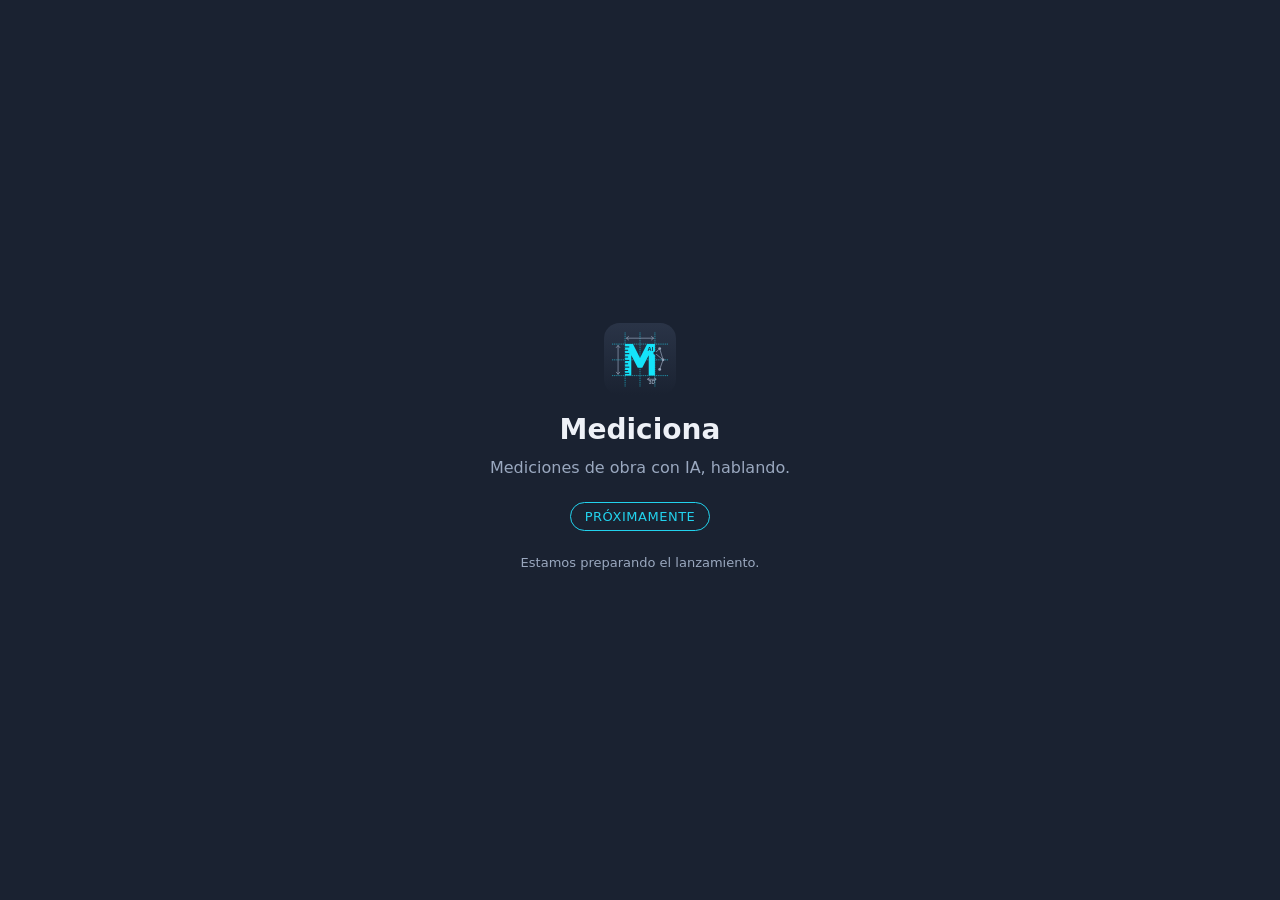
